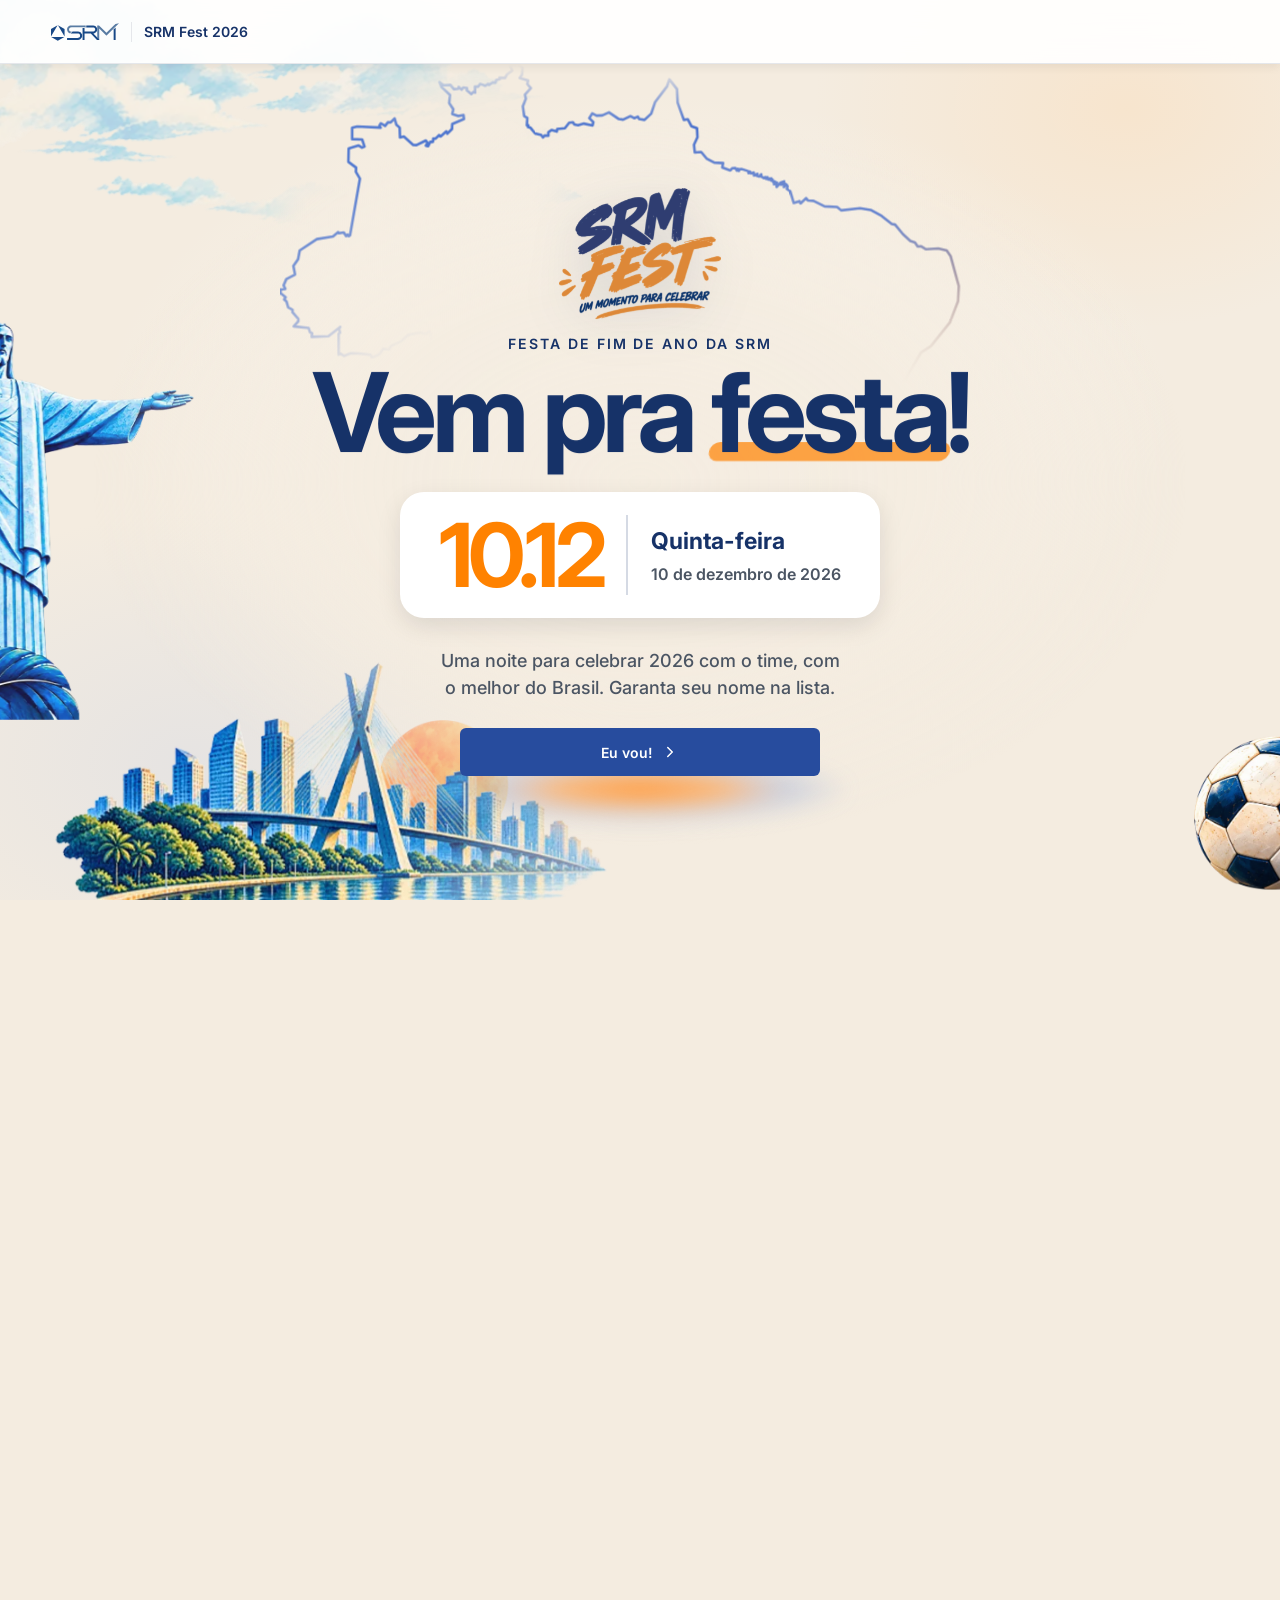
==== convite/index.html @ d9362144 "Inscrição: Confirmar só com o aceite; sucesso com o ícone de sucesso do DS Co-Authored-By: Claude Op" ====
<!doctype html>
<html lang="pt-BR" data-theme="light" data-raiz="../">
  <head>
    <meta charset="UTF-8" />
    <meta name="viewport" content="width=device-width, initial-scale=1.0, viewport-fit=cover" />
    <meta name="color-scheme" content="light" />
    <!-- prévia interna: fora dos buscadores -->
    <meta name="robots" content="noindex, nofollow" />
    <meta name="theme-color" content="#f4ece0" />
    <meta name="description" content="SRM Fest 2026: vem pra festa de fim de ano da SRM. Um momento para celebrar." />
    <title>SRM Fest 2026 · Vem pra festa</title>
    <script type="module" crossorigin src="../assets/convite-DWDkt3gE.js"></script>
    <link rel="modulepreload" crossorigin href="../assets/trava-Bw22kwju.js">
    <link rel="stylesheet" crossorigin href="../assets/trava-1oVSbzEI.css">
  </head>
  <body>
    <div id="root"></div>
  </body>
</html>
---- assets/trava-1oVSbzEI.css ----
@charset "UTF-8";@import"https://fonts.googleapis.com/css2?family=Inter:wght@400;500;600;700&display=swap";:root{--brand-1-50: #eef2fb;--brand-1-100: #d8e1f5;--brand-1-200: #b3c5ea;--brand-1-250: #92a9ef;--brand-1-300: #7f9ede;--brand-1-350: #5b81d2;--brand-1-400: #3560c9;--brand-1-500: #274c9e;--brand-1-600: #1d3f80;--brand-1-700: #163268;--brand-1-800: #0f2450;--brand-1-900: #081736;--brand-2-50: #fff4e6;--brand-2-100: #ffe6cc;--brand-2-200: #ffd4a3;--brand-2-300: #ffb875;--brand-2-400: #ff9a3d;--brand-2-500: #ff8200;--brand-2-600: #e67300;--brand-2-700: #cc6600;--brand-2-800: #a35200;--brand-2-900: #7a3d00;--core-neutral-0: #ffffff;--core-neutral-50: #f5f6f9;--core-neutral-100: #f0f2f6;--core-neutral-200: #e5e7eb;--core-neutral-300: #d1d5db;--core-neutral-400: #9ca3af;--core-neutral-500: #6b7280;--core-neutral-600: #4b5563;--core-neutral-700: #374151;--core-neutral-800: #1f2937;--core-neutral-900: #111827;--core-neutral-950: #0c0c0c;--core-green-50: #f0fdf4;--core-green-100: #dcfce7;--core-green-200: #bbf7d0;--core-green-300: #86efac;--core-green-400: #4ade80;--core-green-450: #34d399;--core-green-500: #22c55e;--core-green-600: #16a34a;--core-green-700: #047857;--core-green-800: #065f46;--core-green-900: #064e3b;--core-red-50: #fef2f2;--core-red-100: #fee2e2;--core-red-200: #fecaca;--core-red-300: #fca5a5;--core-red-400: #f87171;--core-red-500: #ef4444;--core-red-600: #dc2626;--core-red-700: #d30000;--core-red-800: #991b1b;--core-red-900: #7f1d1d;--core-amber-50: #fffbeb;--core-amber-100: #fef3c7;--core-amber-200: #fde68a;--core-amber-300: #fcd34d;--core-amber-400: #fbbf24;--core-amber-500: #f59e0b;--core-amber-600: #d97706;--core-amber-700: #b25b00;--core-amber-800: #92400e;--core-amber-900: #78350f;--teal-50: #f0fdfa;--teal-100: #ccfbf1;--teal-200: #99f6e4;--teal-300: #5eead4;--teal-500: #14b8a6;--teal-700: #0f766e;--teal-900: #134e4a;--white-a05: rgba(255, 255, 255, .05);--white-a08: rgba(255, 255, 255, .08);--white-a10: rgba(255, 255, 255, .1);--white-a15: rgba(255, 255, 255, .15);--white-a18: rgba(255, 255, 255, .18);--white-a20: rgba(255, 255, 255, .2);--white-a22: rgba(255, 255, 255, .22);--white-a30: rgba(255, 255, 255, .3);--white-a35: rgba(255, 255, 255, .35);--white-a38: rgba(255, 255, 255, .38);--white-a40: rgba(255, 255, 255, .4);--white-a45: rgba(255, 255, 255, .45);--white-a50: rgba(255, 255, 255, .5);--white-a55: rgba(255, 255, 255, .55);--white-a60: rgba(255, 255, 255, .6);--white-a65: rgba(255, 255, 255, .65);--white-a70: rgba(255, 255, 255, .7);--white-a75: rgba(255, 255, 255, .75);--white-a80: rgba(255, 255, 255, .8);--white-a82: rgba(255, 255, 255, .82);--white-a85: rgba(255, 255, 255, .85);--white-a88: rgba(255, 255, 255, .88);--error-a07: rgba(211, 0, 0, .07);--error-a12: rgba(211, 0, 0, .12);--error-a18: rgba(220, 38, 38, .18);--error-a35: rgba(211, 0, 0, .35);--error-dark-a25: rgba(153, 0, 0, .25);--accent-a07: rgba(255, 130, 0, .07);--accent-a12: rgba(255, 130, 0, .12);--accent-a35: rgba(255, 130, 0, .35);--warning-a35: rgba(217, 119, 6, .35)}:root{--brand-primary: var(--brand-1-500);--brand-primary-hover: var(--brand-1-600);--brand-primary-light: var(--brand-1-100);--brand-secondary: var(--brand-1-700);--brand-accent: var(--brand-2-500);--brand-accent-hover: var(--brand-2-700);--brand-accent-light: var(--brand-2-100);--brand-accent-strong: var(--brand-2-700);--brand-primary-dark: var(--brand-primary-hover);--brand-primary-a10: rgba(39, 76, 158, .1);--brand-primary-a15: rgba(39, 76, 158, .15);--brand-primary-a20: rgba(39, 76, 158, .2);--brand-primary-a35: rgba(39, 76, 158, .35);--brand-primary-a45: rgba(39, 76, 158, .45);--overlay-dark-a45: rgba(0, 8, 30, .45);--overlay-dark-a60: rgba(0, 8, 30, .6);--overlay-dark-a80: rgba(0, 8, 30, .8);--logo-primary: #184987;--logo-secondary: #597ca3;--text-primary: var(--core-neutral-950);--text-secondary: var(--core-neutral-500);--text-tertiary: var(--core-neutral-500);--text-placeholder: var(--core-neutral-400);--text-on-brand: var(--core-neutral-0);--text-on-accent: var(--core-neutral-0);--text-on-inverse: var(--core-neutral-0);--text-disabled: var(--core-neutral-400);--text-brand: var(--brand-primary);--text-accent: var(--brand-accent-strong);--text-on-image: rgba(255, 255, 255, .8);--text-on-image-subtle: rgba(255, 255, 255, .6);--icon-default: var(--core-neutral-500);--icon-primary: var(--brand-primary);--icon-success: var(--core-green-700);--icon-warning: var(--core-amber-700);--icon-error: var(--core-red-700);--icon-inverse: var(--core-neutral-0);--icon-glyph-brand: var(--brand-1-500);--surface-default: var(--core-neutral-0);--surface-subtle: var(--core-neutral-50);--surface-muted: #e2e6ef;--surface-brand: var(--brand-primary);--surface-inverse: #1e2b44;--surface-canvas: #f8f9fb;--surface-hover: var(--core-neutral-50);--surface-selected: #f7fafd;--border-default: var(--core-neutral-200);--border-medium: var(--core-neutral-300);--border-strong: var(--core-neutral-400);--border-brand: var(--brand-primary);--border-error: var(--core-red-600);--border-selected: var(--border-medium);--border-subtle: rgba(229, 231, 235, .7);--success-subtle: var(--core-green-200);--success-default: var(--core-green-600);--success-strong: var(--core-green-700);--success-bg: var(--core-green-50);--success-border: var(--core-green-200);--success-icon: var(--core-green-700);--warning-subtle: var(--core-amber-200);--warning-default: var(--core-amber-500);--warning-strong: var(--core-amber-700);--warning-bg: var(--core-amber-50);--warning-border: var(--core-amber-200);--warning-icon: var(--core-amber-700);--error-subtle: var(--core-red-200);--error-default: var(--core-red-600);--error-strong: var(--core-red-700);--error-bg: var(--core-red-50);--error-border: var(--core-red-200);--error-icon: var(--core-red-700);--info-subtle: var(--brand-1-100);--info-default: var(--brand-1-400);--info-strong: var(--brand-1-500);--info-bg: var(--brand-1-50);--info-border: var(--brand-1-200);--info-icon: var(--brand-1-500);--brand-primary-subtle: var(--brand-1-100);--brand-primary-default: var(--brand-1-500);--brand-primary-strong: var(--brand-1-700);--brand-primary-bg: var(--brand-1-50);--brand-primary-border: var(--brand-1-500);--brand-primary-icon: var(--brand-1-500);--feedback-info: var(--text-secondary);--feedback-info-bg: var(--core-neutral-300);--feedback-tint-info: color-mix(in srgb, var(--feedback-info) 20%, transparent);--feedback-tint-success: color-mix(in srgb, var(--success-default) 20%, transparent);--feedback-tint-warning: color-mix(in srgb, var(--warning-strong) 20%, transparent);--feedback-tint-error: color-mix(in srgb, var(--error-strong) 20%, transparent);--feedback-tint-neutral: color-mix(in srgb, var(--text-secondary) 15%, transparent);--feedback-tint-ai: color-mix(in srgb, var(--ai-accent) 20%, transparent);--feedback-chip-info: var(--feedback-info-bg);--feedback-chip-success: var(--success-subtle);--feedback-chip-warning: var(--warning-subtle);--feedback-chip-error: var(--error-subtle);--feedback-chip-brand: var(--brand-primary-light);--callout-rail-info: var(--feedback-info);--callout-rail-success: var(--success-default);--callout-rail-warning: var(--warning-strong);--callout-rail-error: var(--error-strong);--callout-rail-neutral: var(--text-tertiary);--status-pending: var(--core-neutral-400);--ai-surface: var(--brand-1-900);--ai-accent: var(--brand-primary);--ai-muted: var(--brand-primary-a15);--ai-color: var(--brand-primary);--ai-bg: var(--brand-primary-light);--avatar-blue: var(--brand-primary);--avatar-green: #1a6b4a;--avatar-purple: #7c3aed;--avatar-amber: #b45309;--avatar-crimson: #be123c;--avatar-teal: #0d6e8a;--avatar-navy: #1e2d5a;--avatar-rose: #9d174d;--avatar-slate: #475569;--avatar-indigo: #3730a3;--tag-neutral-bg: var(--core-neutral-200);--tag-neutral-color: var(--core-neutral-700);--tag-brand-bg: var(--brand-primary-light);--chip-selected-bg: var(--brand-primary-light);--chip-selected-text: var(--brand-primary);--overlay-backdrop: rgba(0, 8, 30, .6);--overlay-backdrop-light: rgba(0, 8, 30, .45);--overlay-subtle: rgba(0, 0, 0, .04);--focus-ring: 0 0 0 3px var(--brand-primary-a35);--focus-ring-brand: 0 0 0 3px var(--brand-primary-a35);--focus-ring-error: 0 0 0 3px var(--error-a35);--focus-ring-error-input: 0 0 0 3px var(--error-a18);--focus-ring-warning: 0 0 0 3px var(--warning-a35);--focus-ring-accent: 0 0 0 3px var(--accent-a35);--focus-ring-inverse: 0 0 0 3px var(--white-a35);--focus-ring-color: var(--brand-1-400);--focus-ring-width: var(--border-width-lg);--interactive-primary-active: var(--brand-1-900);--interactive-error-active: var(--core-red-800);--interactive-secondary: var(--core-neutral-100);--interactive-secondary-hover: var(--core-neutral-200);--interactive-secondary-active: var(--core-neutral-300);--interactive-on-secondary: var(--brand-primary);--interactive-accent-hover: #e67500;--interactive-accent-active: #cc6900;--interactive-accent-light: #fff0e0;--interactive-danger: var(--core-red-600);--interactive-danger-hover: #b91c1c;--interactive-danger-active: var(--core-red-800);--interactive-danger-light: var(--core-red-50);--interactive-on-danger: var(--core-neutral-0);--interactive-ghost-hover: var(--core-neutral-100);--interactive-ghost-active: var(--core-neutral-200);--nav-dark-bg: var(--white-a08);--nav-dark-bg-hover: rgba(255, 255, 255, .12);--nav-dark-bg-active: var(--white-a15);--nav-dark-border: var(--white-a30);--nav-dark-text: rgba(255, 255, 255, .75);--nav-dark-text-label: rgba(255, 255, 255, .55);--nav-dark-surface: var(--core-neutral-900);--grad-btn: linear-gradient(135deg, var(--brand-1-600) 0%, var(--brand-primary) 100%);--grad-btn-hover: linear-gradient(135deg, var(--brand-1-700) 0%, var(--brand-1-600) 100%);--grad-header: linear-gradient(180deg, var(--brand-1-900) 0%, var(--surface-inverse) 100%);--grad-divider: linear-gradient(90deg, transparent 0%, var(--border-default) 50%, transparent 100%);--grad-overlay: linear-gradient(to top, var(--shadow-overlay-lg) 0%, transparent 100%);--grad-brand: linear-gradient(135deg, var(--brand-1-800) 0%, var(--brand-1-500) 100%);--grad-ai: var(--grad-brand);--grad-ai-hero: linear-gradient(135deg, var(--brand-1-800) 0%, var(--brand-1-700) 60%, var(--brand-1-800) 100%);--chart-1: var(--brand-primary);--chart-2: var(--brand-2-500);--chart-3: var(--core-green-600);--chart-4: var(--avatar-purple);--chart-5: var(--avatar-amber);--chart-6: var(--brand-1-500);--chart-negative: var(--core-neutral-950);--chart-loss: var(--core-red-700);--chart-grid: var(--border-subtle);--chart-tone-primary: var(--brand-primary);--chart-tone-success: var(--core-green-600);--chart-tone-warning: var(--core-amber-500);--chart-tone-error: var(--core-red-600);--chart-tone-info: var(--brand-1-400);--chart-tone-neutral-1: var(--core-neutral-500);--chart-tone-neutral-2: var(--core-neutral-400);--chart-tone-neutral-3: var(--core-neutral-300);--chart-axis: var(--text-secondary);--chart-grid-line: var(--border-subtle);--chart-tooltip-bg: var(--surface-default);--chart-tooltip-color: var(--text-primary)}:root{--font-sans: "Inter", -apple-system, BlinkMacSystemFont, sans-serif;--font-mono: "JetBrains Mono", "Fira Code", "Cascadia Code", monospace;--font-family: var(--font-sans);--text-8: 8px;--text-9: 9px;--text-10: 10px;--text-11: 11px;--text-12: 12px;--text-13: 13px;--text-14: 14px;--text-15: 15px;--text-16: 16px;--text-17: 17px;--text-18: 18px;--text-19: 19px;--text-20: 20px;--text-21: 21px;--text-22: 22px;--text-23: 23px;--text-24: 24px;--text-25: 25px;--text-26: 26px;--text-27: 27px;--text-28: 28px;--text-30: 30px;--text-32: 32px;--text-36: 36px;--text-40: 40px;--text-48: 48px;--font-weight-regular: 400;--font-weight-medium: 500;--font-weight-semibold: 600;--font-weight-bold: 700;--weight-regular: var(--font-weight-regular);--weight-medium: var(--font-weight-medium);--weight-semibold: var(--font-weight-semibold);--weight-bold: var(--font-weight-bold);--text-body: var(--text-14);--text-body-sm: var(--text-13);--text-body-xs: var(--text-12);--text-caption: var(--text-11);--text-label: var(--text-12);--text-label-sm: var(--text-11);--text-heading-sm: var(--text-16);--text-heading-md: var(--text-20);--text-heading-lg: var(--text-24);--text-display: var(--text-32);--text-eyebrow: var(--text-10);--text-mono: var(--text-13);--ts-body-md: var(--text-14);--ts-body-md-weight: 400;--ts-body-sm: var(--text-13);--ts-body-sm-weight: 400;--ts-label-md: var(--text-12);--ts-label-md-weight: 500;--ts-label-sm: var(--text-11);--ts-label-sm-weight: 600;--ts-caption: var(--text-11);--ts-caption-weight: 400;--ts-heading-sm: var(--text-16);--ts-heading-sm-weight: 700;--ts-heading-md: var(--text-20);--ts-heading-md-weight: 700;--ts-heading-lg: var(--text-24);--ts-heading-lg-weight: 800;--ts-eyebrow: var(--text-10);--ts-eyebrow-weight: 700;--ts-mono: var(--text-13);--ts-mono-weight: 500;--leading-dense: 1.1;--leading-tight: 1.15;--leading-compact: 1.25;--leading-snug: 1.3;--leading-normal: 1.5;--leading-loose: 1.6;--tracking-eyebrow: .5px;--tracking-label: var(--tracking-eyebrow);--tracking-nav: .33px;--tracking-tight: .01em;--tracking-widened: .06em}:root{--space-05: 2px;--space-1: 4px;--space-2: 8px;--space-3: 12px;--space-4: 16px;--space-5: 20px;--space-6: 24px;--space-7: 28px;--space-8: 32px;--space-9: 36px;--space-10: 40px;--space-11: 44px;--space-12: 48px;--space-13: 52px;--space-14: 56px;--breakpoint-sm: 480px;--breakpoint-md: 768px;--breakpoint-lg: 1024px;--breakpoint-xl: 1280px;--breakpoint-2xl: 1440px;--padding-page: 56px;--padding-page-mobile: 20px;--padding-section: 40px;--gap-section: 32px;--padding-card: 24px;--padding-card-sm: 16px;--padding-card-x: 24px;--padding-card-y: 24px;--gap-card: 16px;--gap-card-lg: 24px;--gap-form: 16px;--gap-form-group: 24px;--gap-form-inline: 8px;--modal-width: 540px;--modal-width-mobile: calc(100vw - var(--space-6));--toast-width: min(360px, calc(100vw - var(--space-12)));--drawer-width: 45vw;--drawer-width-mobile: 88vw;--drawer-width-min: 420px;--drawer-width-sm: 30vw;--drawer-width-lg: 65vw;--input-height-sm: 40px;--input-height-md: 48px;--nav-height: 80px;--nav-height-scroll: 64px;--bottom-nav-height: 64px;--app-header-height: 56px;--height-row-compact: 40px;--height-row-md: 56px;--height-table-header: 44px;--height-table-header-compact: 36px;--height-pagination: 52px;--width-form-max: 444px;--width-panel-min: 420px;--width-card-min: 220px}:root{--radius-none: 0px;--radius-xxs: 2px;--radius-xs: 2px;--radius-sm: 4px;--radius-md: 6px;--radius-lg: 8px;--radius-xl: 12px;--radius-2xl: 16px;--radius-3xl: 24px;--radius-full: 9999px;--radius-modal: 24px;--radius-button: 6px;--radius-input: 8px;--radius-card: 16px}:root{--shadow-overlay: rgba(0, 8, 30, .5);--shadow-overlay-sm: rgba(0, 8, 30, .35);--shadow-overlay-lg: rgba(0, 8, 30, .6);--shadow-sm: 0 1px 3px rgba(0, 0, 0, .08);--shadow-md: 0 4px 12px rgba(0, 0, 0, .12);--shadow-lg: 0 8px 24px rgba(0, 0, 0, .16);--shadow-xl: 0 20px 40px rgba(0, 8, 30, .15);--shadow-card: 0 8px 24px rgba(0, 8, 30, .1);--shadow-drawer: -8px 0 40px rgba(0, 8, 30, .14);--shadow-nav: 0 4px 8px rgba(0, 0, 0, .06);--shadow-thumb: 0 1px 4px rgba(0, 0, 0, .2);--shadow-modal: 0px 20px 30px rgba(0, 8, 30, .3);--shadow-popover: 0 2px 6px rgba(0, 8, 30, .08), 0 12px 32px rgba(0, 8, 30, .16);--shadow-brand-glow: 0 4px 16px rgba(39, 88, 181, .45)}:root{--border-width-sm: 1px;--border-width-md: 1.5px;--border-width-lg: 2px;--border-width-xl: 3px}:root{--duration-fast: .1s;--duration-normal: .15s;--duration-slow: .2s;--duration-slower: .3s;--easing-default: ease;--easing-standard: cubic-bezier(.4, 0, .2, 1);--easing-spring: cubic-bezier(.16, 1, .3, 1)}:root{--z-base: 0;--z-dropdown: 50;--z-select: 100;--z-sticky: 200;--z-overlay: 500;--z-modal: 1000;--z-drawer: 1100;--z-notification: 1200;--z-tooltip: 1500;--z-toast: 9999}:root{--opacity-disabled: .5;--opacity-subtle: .6;--opacity-overlay: .7;--height-button-sm: 32px;--height-button-md: 40px;--height-button-lg: 48px;--icon-xs: 10px;--icon-sm: 14px;--icon-md: 18px;--icon-lg: 24px;--icon-xl: 32px;--avatar-size-xs: 20px;--avatar-size-sm: 24px;--avatar-size-md: 32px;--avatar-size-lg: 40px;--avatar-size-xl: 48px;--avatar-size-2xl: 80px;--avatar-size-collab: 36px;--skeleton-gradient: linear-gradient( 90deg, var(--surface-muted) 25%, var(--surface-subtle) 50%, var(--surface-muted) 75% );--hero-banner-height: 240px;--hero-landscape-height: 200px;--hero-portrait-width: 280px;--hero-portrait-height: 360px;--toast-circle-size: 40px;--toast-circle-size-sm: 30px;--toast-circle-success: var(--feedback-tint-success);--toast-circle-error: var(--feedback-tint-error);--toast-circle-warning: var(--feedback-tint-warning);--toast-circle-info: var(--feedback-tint-info);--toast-circle-neutral: var(--feedback-tint-neutral);--height-input: 44px;--iasrm-avatar-sm: 32px;--iasrm-avatar-md: 40px;--iasrm-avatar-lg: 56px;--iasrm-avatar-glyph-sm: 18px;--iasrm-avatar-glyph-md: 22px;--iasrm-avatar-glyph-lg: 32px;--iasrm-bubble-tail-radius: 3px;--iasrm-bubble-content-gap: 0;--iasrm-bubble-time-gap: 5px;--iasrm-bubble-time-dot: 6px;--iasrm-typing-dot: 7px;--iasrm-typing-dot-gap: 5px;--iasrm-embed-max-width: 340px;--iasrm-drawer-width-sm: 30vw;--iasrm-drawer-width-md: 40vw;--iasrm-drawer-width-lg: 55vw;--iasrm-drawer-min-sm: 380px;--iasrm-drawer-min-md: 420px;--iasrm-drawer-min-lg: 560px;--iasrm-fab-size: 56px;--iasrm-overlay-width: 60vw;--iasrm-overlay-max-height: 860px;--iasrm-overlay-inset-block: 80px;--iasrm-scrim-blur: 3px;--concierge-avatar-sm: 32px;--concierge-avatar-md: 40px;--concierge-avatar-lg: 52px;--concierge-avatar-svg-sm: 14px;--concierge-avatar-svg-md: 18px;--concierge-avatar-svg-lg: 22px;--dropdown-max-height: 240px;--modal-max-width-sm: 420px;--modal-max-width-md: 580px;--modal-max-width-lg: 720px;--modal-max-width-xl: 960px;--modal-min-height-sm: 360px;--modal-min-height-md: 420px;--modal-min-height-lg: 480px;--modal-min-height-xl: 540px}[data-theme=dark]{--surface-canvas: #0f1420;--surface-default: #171d2c;--surface-subtle: #1d2434;--surface-muted: #26304a;--surface-brand: var(--brand-1-700);--surface-inverse: #f0f5fd;--surface-hover: #212a3e;--surface-selected: #22304d;--text-primary: rgba(255, 255, 255, .9);--text-secondary: rgba(255, 255, 255, .62);--text-tertiary: var(--core-neutral-400);--text-placeholder: var(--core-neutral-600);--text-disabled: rgba(255, 255, 255, .24);--text-on-brand: rgba(255, 255, 255, .9);--text-on-inverse: var(--core-neutral-950);--text-brand: var(--brand-1-350);--text-accent: #ffa64d;--icon-default: rgba(255, 255, 255, .55);--icon-primary: var(--brand-1-350);--icon-inverse: var(--brand-1-900);--icon-glyph-brand: var(--brand-1-250);--border-default: rgba(255, 255, 255, .14);--border-medium: rgba(255, 255, 255, .24);--border-strong: rgba(255, 255, 255, .3);--border-brand: var(--brand-1-400);--border-selected: var(--border-medium);--border-subtle: rgba(255, 255, 255, .08);--success-subtle: #0a2418;--success-strong: var(--core-green-300);--success-default: var(--core-green-450);--warning-subtle: #3a340e;--warning-strong: var(--core-amber-400);--warning-default: var(--core-amber-400);--error-subtle: #331621;--error-strong: var(--core-red-400);--error-default: var(--core-red-400);--feedback-info-bg: #1c2638;--feedback-info: var(--text-secondary);--feedback-tint-info: #33415a;--feedback-tint-success: #1c4a37;--feedback-tint-warning: #57502f;--feedback-tint-error: #55293a;--feedback-tint-neutral: #3c4250;--feedback-tint-ai: #2a4a7a;--feedback-chip-info: #414652;--feedback-chip-success: #2f5341;--feedback-chip-warning: #5c4626;--feedback-chip-error: #6b3a43;--feedback-chip-brand: #2a4a7a;--callout-rail-info: #9ca3af;--callout-rail-success: #22c55e;--callout-rail-warning: var(--core-amber-400);--callout-rail-error: #f87171;--callout-rail-neutral: #9ca3af;--ai-color: var(--brand-1-300);--ai-bg: var(--brand-primary-light);--ai-accent: var(--brand-1-350);--grad-ai-hero: linear-gradient(135deg, var(--surface-default) 0%, var(--surface-muted) 60%, var(--surface-default) 100%);--tag-neutral-bg: #2a3346;--tag-neutral-color: var(--text-primary);--tag-brand-bg: var(--brand-primary-light);--chip-selected-bg: var(--white-a70);--chip-selected-text: var(--text-on-inverse);--brand-primary: var(--brand-1-400);--brand-primary-hover: var(--brand-1-350);--brand-primary-light: #14284a;--brand-accent-light: #4a2f12;--brand-accent-strong: var(--text-accent);--overlay-backdrop: rgba(0, 0, 0, .75);--overlay-backdrop-light: rgba(0, 0, 0, .55);--overlay-subtle: rgba(255, 255, 255, .04);--focus-ring: 0 0 0 3px var(--white-a30);--focus-ring-brand: 0 0 0 3px var(--white-a30);--nav-dark-bg: rgba(240, 245, 253, .06);--nav-dark-bg-hover: rgba(240, 245, 253, .1);--nav-dark-bg-active: rgba(240, 245, 253, .14);--nav-dark-border: rgba(240, 245, 253, .18);--nav-dark-text: rgba(240, 245, 253, .75);--nav-dark-text-label: rgba(255, 255, 255, .45);--skeleton-gradient: linear-gradient( 90deg, rgba(255, 255, 255, .04) 25%, rgba(255, 255, 255, .08) 50%, rgba(255, 255, 255, .04) 75% );--shadow-card: 0 4px 16px rgba(0, 0, 0, .4);--shadow-drawer: -8px 0 40px rgba(0, 0, 0, .5);--shadow-modal: 0 20px 40px rgba(0, 0, 0, .55);--shadow-popover: 0 2px 6px rgba(0, 0, 0, .35), 0 12px 32px rgba(0, 0, 0, .55);--shadow-lg: 0 8px 24px rgba(0, 0, 0, .45);--shadow-xl: 0 20px 40px rgba(0, 0, 0, .55);--interactive-secondary: #1d2434;--interactive-secondary-hover: #26304a;--interactive-secondary-active: #2e3a52;--interactive-on-secondary: rgba(255, 255, 255, .9);--interactive-ghost-hover: rgba(255, 255, 255, .08);--interactive-ghost-active: rgba(255, 255, 255, .12);--chart-1: var(--brand-1-300);--chart-2: var(--brand-2-400);--chart-3: var(--core-green-400);--chart-4: var(--avatar-purple);--chart-5: var(--avatar-amber);--chart-6: var(--brand-1-400);--chart-negative: var(--core-neutral-400);--chart-loss: var(--core-red-400);--chart-grid: var(--border-subtle);--chart-tone-primary: var(--brand-1-300);--chart-tone-success: var(--core-green-400);--chart-tone-warning: var(--core-amber-400);--chart-tone-error: var(--core-red-400);--chart-tone-info: var(--brand-1-500);--chart-tone-neutral-1: var(--core-neutral-400);--chart-tone-neutral-2: var(--core-neutral-500);--chart-tone-neutral-3: var(--core-neutral-600);--chart-axis: var(--text-secondary);--chart-grid-line: var(--border-subtle);--chart-tooltip-bg: var(--surface-elevated, var(--surface-subtle));--chart-tooltip-color: var(--text-primary)}@media(max-width:600px){:root{--modal-width: var(--modal-width-mobile);--drawer-width: var(--drawer-width-mobile);--drawer-width-sm: var(--drawer-width-mobile);--drawer-width-lg: var(--drawer-width-mobile);--padding-page: var(--padding-page-mobile);--padding-section: var(--space-6)}}@media(max-width:768px){:root{--padding-page: var(--space-6);--gap-section: var(--space-6);--modal-width: calc(100vw - var(--space-8))}}[data-brand=trust]{--brand-primary: #1a5276;--brand-primary-hover: #154360;--brand-secondary: #0e3350;--brand-primary-dark: var(--brand-secondary);--brand-primary-light: #d6eaf8;--brand-accent: #2e86c1;--brand-accent-hover: #1a6da5;--brand-accent-light: #d6eaf8;--brand-accent-strong: #1a5276;--brand-primary-a10: rgba(26, 82, 118, .1);--brand-primary-a15: rgba(26, 82, 118, .15);--brand-primary-a20: rgba(26, 82, 118, .2);--brand-primary-a35: rgba(26, 82, 118, .35);--brand-primary-a45: rgba(26, 82, 118, .45);--text-brand: #1a5276;--surface-brand: #1a5276;--surface-selected: #eaf4fc;--border-brand: #2e86c1;--focus-ring: 0 0 0 3px rgba(26, 82, 118, .35);--focus-ring-brand: 0 0 0 3px rgba(26, 82, 118, .35);--nav-dark-bg: rgba(255, 255, 255, .1);--nav-dark-bg-hover: rgba(255, 255, 255, .16);--nav-dark-bg-active: rgba(255, 255, 255, .2);--nav-dark-border: rgba(255, 255, 255, .2);--nav-dark-text: rgba(255, 255, 255, .9);--nav-dark-text-label: rgba(255, 255, 255, .55);--grad-btn: linear-gradient(135deg, #1a6da5 0%, #1a5276 100%);--grad-btn-hover: linear-gradient(135deg, #154360 0%, #0e3350 100%);--grad-header: linear-gradient(180deg, #0e3350 0%, #1a5276 100%);--grad-brand: linear-gradient(135deg, #0e3350 0%, #2e86c1 100%);--logo-primary: #1a5276;--logo-secondary: #2e86c1}[data-brand=hb-digital]{--brand-accent: #e67e22;--brand-accent-hover: #ca6f1e;--brand-accent-light: #fdebd0;--brand-accent-strong: #ca6f1e;--grad-btn: linear-gradient(135deg, #e67e22 0%, #ca6f1e 100%)}[data-brand=hb-institucional]{--brand-1-50: #eef2fa;--brand-1-100: #dae2f5;--brand-1-200: #b3c5eb;--brand-1-300: #87a3dd;--brand-1-400: #5b81cd;--brand-1-500: #2F4AA8;--brand-1-600: #253d90;--brand-1-700: #1d3272;--brand-1-800: #142857;--brand-1-900: #0c1a3c;--brand-2-50: #faf5e8;--brand-2-100: #f2e7c8;--brand-2-200: #e8d29c;--brand-2-300: #dcb976;--brand-2-400: #d1a55b;--brand-2-500: #C8A96B;--brand-2-600: #b0925c;--brand-2-700: #8f7549;--brand-2-800: #6d5936;--brand-2-900: #4a3d24}*,*:before,*:after{box-sizing:border-box;margin:0;padding:0}html{-webkit-text-size-adjust:100%;font-size:16px;scroll-behavior:smooth}body{font-family:var(--font-sans);font-size:var(--text-14);line-height:var(--leading-normal);color:var(--text-primary);background-color:var(--surface-canvas);-webkit-font-smoothing:antialiased;-moz-osx-font-smoothing:grayscale}img,svg{display:block;max-width:100%}button,input,select,textarea{font:inherit}button{cursor:pointer;border:none;background:none;padding:0}a{color:var(--brand-primary);text-decoration:none}a:hover{text-decoration:underline}ul,ol{list-style:none}::-webkit-scrollbar{width:6px;height:6px}::-webkit-scrollbar-track{background:var(--surface-subtle)}::-webkit-scrollbar-thumb{background:var(--border-default);border-radius:var(--radius-full)}::-webkit-scrollbar-thumb:hover{background:var(--border-strong)}::selection{background-color:var(--brand-primary-light);color:var(--brand-primary)}:focus-visible{outline:2px solid var(--brand-primary);outline-offset:2px}.g2{display:grid;grid-template-columns:repeat(2,1fr);gap:var(--gap-card)}.g3{display:grid;grid-template-columns:repeat(3,1fr);gap:var(--gap-card)}.g4{display:grid;grid-template-columns:repeat(4,1fr);gap:var(--gap-card)}.g5{display:grid;grid-template-columns:repeat(5,1fr);gap:var(--gap-card)}.g2-lg{display:grid;grid-template-columns:repeat(2,1fr);gap:var(--gap-card-lg)}.g3-lg{display:grid;grid-template-columns:repeat(3,1fr);gap:var(--gap-card-lg)}.g-auto-sm{display:grid;grid-template-columns:repeat(auto-fill,minmax(200px,1fr));gap:var(--gap-card)}.g-auto-md{display:grid;grid-template-columns:repeat(auto-fill,minmax(280px,1fr));gap:var(--gap-card)}.g-auto-lg{display:grid;grid-template-columns:repeat(auto-fill,minmax(360px,1fr));gap:var(--gap-card)}.row{display:flex;align-items:center;gap:var(--space-3)}.row-lg{display:flex;align-items:center;gap:var(--space-6)}.col{display:flex;flex-direction:column;gap:var(--space-3)}.col-lg{display:flex;flex-direction:column;gap:var(--space-6)}.between{display:flex;align-items:center;justify-content:space-between}@media(max-width:768px){.g2,.g3,.g4,.g5,.g2-lg,.g3-lg{grid-template-columns:1fr}.g2.g2-keep-mobile{grid-template-columns:repeat(2,1fr)}}.page-wrap{max-width:1440px;margin:0 auto;padding:0 var(--padding-page)}@media(max-width:768px){.page-wrap{padding:0 var(--padding-page-mobile)}}._avatar_1780p_2{display:inline-flex;align-items:center;justify-content:center;flex-shrink:0;border-radius:var(--radius-full);background-color:var(--brand-primary);font-family:var(--font-sans);font-weight:var(--font-weight-semibold)}._avatarInitials_1780p_17{display:block;color:var(--text-on-brand);line-height:1;text-align:center;-webkit-user-select:none;user-select:none}._sizeXs_1780p_25{width:var(--avatar-size-xs);height:var(--avatar-size-xs);font-size:var(--text-8)}._sizeSm_1780p_31{width:var(--avatar-size-sm);height:var(--avatar-size-sm);font-size:var(--text-10)}._sizeMd_1780p_37{width:var(--avatar-size-md);height:var(--avatar-size-md);font-size:var(--text-13)}._sizeLg_1780p_43{width:var(--avatar-size-lg);height:var(--avatar-size-lg);font-size:var(--text-15)}._sizeXl_1780p_49{width:var(--avatar-size-xl);height:var(--avatar-size-xl);font-size:var(--text-17);font-weight:var(--font-weight-bold)}._sizeCollab_1780p_56{width:var(--avatar-size-collab);height:var(--avatar-size-collab);font-size:var(--text-13);font-weight:var(--font-weight-bold)}._colabCircle_1780p_63{display:inline-flex;align-items:center;justify-content:center;flex-shrink:0;width:var(--avatar-size-collab);height:var(--avatar-size-collab);border-radius:var(--radius-full);background-color:var(--brand-primary)}._colabCircleSubtle_1780p_74{background-color:var(--brand-primary-light)}._colabCircleDark_1780p_78{box-shadow:inset 0 0 0 var(--border-width-lg) var(--white-a55)}._colabCircleInverted_1780p_85{background-color:var(--white-a15);box-shadow:none}._avatarDark_1780p_90{box-shadow:inset 0 0 0 var(--border-width-lg) var(--white-a55)}._avatarInverted_1780p_94{background-color:var(--white-a15);box-shadow:none}._avatarInverted_1780p_94 ._avatarInitials_1780p_17{color:var(--core-neutral-0)}[data-theme=dark] ._avatar_1780p_2:not(._avatarDark_1780p_90):not(._avatarInverted_1780p_94){background-color:var(--white-a15)}[data-theme=dark] ._colabCircle_1780p_63:not(._colabCircleDark_1780p_78):not(._colabCircleInverted_1780p_85):not(._colabCircleSubtle_1780p_74){background-color:var(--white-a15)}._icon_th9kw_1{display:block;flex-shrink:0}._circle_1610x_1{display:flex;align-items:center;justify-content:center;flex-shrink:0;border-radius:var(--radius-full)}._circle_1610x_1 svg{display:block}._success_1610x_13{color:var(--success-default)}._error_1610x_17{color:var(--error-strong)}._warning_1610x_21{color:var(--warning-strong)}._info_1610x_25{color:var(--feedback-info)}._default_1610x_29{color:var(--icon-glyph-brand)}._accent_1610x_33{color:var(--brand-accent)}._tintChip_1610x_37._circle_1610x_1._success_1610x_13{background:var(--feedback-chip-success)}._tintChip_1610x_37._circle_1610x_1._error_1610x_17{background:var(--feedback-chip-error)}._tintChip_1610x_37._circle_1610x_1._warning_1610x_21{background:var(--feedback-chip-warning)}._tintChip_1610x_37._circle_1610x_1._info_1610x_25{background:var(--feedback-chip-info)}._tintChip_1610x_37._circle_1610x_1._default_1610x_29{background:var(--brand-primary-light)}._tintChip_1610x_37._circle_1610x_1._accent_1610x_33{background:var(--brand-accent-light)}._tintWell_1610x_61._circle_1610x_1._success_1610x_13{background:var(--feedback-tint-success)}._tintWell_1610x_61._circle_1610x_1._error_1610x_17{background:var(--feedback-tint-error)}._tintWell_1610x_61._circle_1610x_1._warning_1610x_21{background:var(--feedback-tint-warning)}._tintWell_1610x_61._circle_1610x_1._info_1610x_25{background:var(--feedback-tint-info)}._tintWell_1610x_61._circle_1610x_1._default_1610x_29{background:var(--brand-primary-light)}._tintWell_1610x_61._circle_1610x_1._accent_1610x_33{background:var(--feedback-tint-ai)}._bare_1610x_85{display:inline-flex;align-items:center;background:none;color:inherit}._spinning_1610x_92{animation:_ds-icon-spin_1610x_1 1s linear infinite}@keyframes _ds-icon-spin_1610x_1{0%{transform:rotate(0)}to{transform:rotate(360deg)}}@media(prefers-reduced-motion:reduce){._spinning_1610x_92{animation:none}}._popover_147j9_2{z-index:var(--z-dropdown)}._popover_147j9_2[data-entering]{animation:_overlayIn_147j9_1 var(--duration-fast) var(--easing-default)}._popover_147j9_2[data-exiting]{animation:_overlayIn_147j9_1 var(--duration-fast) var(--easing-default) reverse}@keyframes _overlayIn_147j9_1{0%{opacity:0;transform:translateY(-4px)}to{opacity:1;transform:translateY(0)}}._panel_147j9_22{background-color:var(--surface-default);border:var(--border-width-sm) solid var(--border-default);border-radius:var(--radius-button);box-shadow:var(--shadow-popover);outline:none;font-family:var(--font-sans);overflow:hidden;min-width:var(--overlay-min-width, 260px);max-width:var(--overlay-max-width, none);padding:var(--overlay-padding, var(--space-4))}._panelMenu_147j9_35{padding:var(--overlay-padding, var(--space-1) 0)}._menu_147j9_39{outline:none}._menuItem_147j9_43{display:flex;align-items:center;gap:var(--space-2);padding:var(--space-2) var(--space-4);font-size:var(--text-13);color:var(--text-primary);cursor:pointer;outline:none;transition:background-color var(--duration-fast) var(--easing-default)}._menuItem_147j9_43[data-hovered],._menuItem_147j9_43[data-focused]{background-color:var(--interactive-ghost-hover)}._menuItem_147j9_43[data-focus-visible]{box-shadow:inset var(--focus-ring)}._menuItemIcon_147j9_66{flex-shrink:0;color:var(--text-secondary);display:inline-flex;align-items:center}._menuItemDanger_147j9_73{color:var(--error-strong);border-top:var(--border-width-sm) solid var(--border-default)}._menuItemDanger_147j9_73 ._menuItemIcon_147j9_66{color:var(--error-strong)}@media(prefers-reduced-motion:reduce){._popover_147j9_2,._menuItem_147j9_43{animation:none!important;transition:none}}._trigger_6z5e7_2{display:inline-flex;align-items:center;gap:var(--space-2);padding:var(--space-2) var(--space-3);min-height:calc(var(--avatar-size-md) + var(--space-2) * 2 + var(--border-width-sm) * 2);border-radius:var(--radius-button);border:var(--border-width-sm) solid transparent;background-color:transparent;cursor:pointer;font-family:var(--font-sans);text-align:left;transition:background-color var(--duration-normal),border-color var(--duration-normal)}._trigger_6z5e7_2:focus{outline:none;box-shadow:none}._trigger_6z5e7_2[data-focus-visible]{outline:none;box-shadow:var(--focus-ring)}._triggerOutlined_6z5e7_30{background-color:var(--surface-default);border-color:var(--border-default)}._triggerOutlined_6z5e7_30[data-hovered]{background-color:var(--surface-hover)}._triggerOutlined_6z5e7_30[aria-expanded=true]{background-color:var(--surface-subtle);border-color:var(--border-medium)}._triggerOutlined_6z5e7_30._triggerDark_6z5e7_44{background-color:var(--white-a08);border-color:var(--white-a30)}._triggerOutlined_6z5e7_30._triggerDark_6z5e7_44[data-hovered],._triggerOutlined_6z5e7_30._triggerDark_6z5e7_44[aria-expanded=true]{background-color:var(--white-a15)}._triggerOutlined_6z5e7_30._triggerDark_6z5e7_44[aria-expanded=true]{border-color:var(--white-a55)}._triggerGhost_6z5e7_60[data-hovered],._triggerGhost_6z5e7_60[aria-expanded=true]{background-color:var(--surface-hover)}._triggerGhost_6z5e7_60._triggerDark_6z5e7_44[data-hovered],._triggerGhost_6z5e7_60._triggerDark_6z5e7_44[aria-expanded=true]{background-color:var(--white-a08)}._triggerCollab_6z5e7_70{min-width:0}._triggerCollab_6z5e7_70[data-hovered]:not([aria-expanded=true]){border-color:var(--border-medium)}._triggerText_6z5e7_78{min-width:0;max-width:200px;text-align:left}._triggerTitle_6z5e7_84{display:block;font-size:var(--text-13);font-weight:var(--font-weight-semibold);color:var(--text-primary);line-height:17px;white-space:nowrap;overflow:hidden;text-overflow:ellipsis}._triggerSubtitle_6z5e7_95{display:block;font-size:var(--text-11);font-weight:var(--font-weight-regular);color:var(--text-tertiary);line-height:15px;white-space:nowrap;overflow:hidden;text-overflow:ellipsis}._triggerCompany_6z5e7_106 ._triggerTitle_6z5e7_84{font-size:var(--text-14);line-height:20px}._triggerDark_6z5e7_44 ._triggerTitle_6z5e7_84{color:var(--core-neutral-0)}._triggerDark_6z5e7_44 ._triggerSubtitle_6z5e7_95{color:var(--white-a80)}._chevron_6z5e7_121{display:inline-flex;align-items:center;justify-content:center;width:var(--space-5);height:var(--space-5);flex-shrink:0;margin-left:var(--space-1);color:var(--text-secondary);transform-origin:50% 50%;transition:transform var(--duration-normal)}._chevron_6z5e7_121 svg{display:block}._trigger_6z5e7_2[aria-expanded=true] ._chevron_6z5e7_121{transform:rotate(180deg)}._triggerDark_6z5e7_44 ._chevron_6z5e7_121{color:var(--white-a55)}@media(prefers-reduced-motion:reduce){._trigger_6z5e7_2,._chevron_6z5e7_121{transition:none;animation:none!important}}._group_17gcj_1{display:inline-flex;align-items:center;gap:var(--space-2);font-family:var(--font-sans);text-align:left}._labelLines_17gcj_13{min-width:0}._labelLine1_17gcj_17{margin:0;font-size:var(--text-13);font-weight:var(--font-weight-semibold);color:var(--text-primary);line-height:18px}._labelLine2_17gcj_25{margin:0;font-size:var(--text-11);font-weight:var(--font-weight-regular);color:var(--text-secondary);line-height:16px}._labelLine1Dark_17gcj_33{color:var(--core-neutral-0)}._labelLine2Dark_17gcj_37{color:var(--white-a80)}._companyLines_17gcj_45{min-width:0}._companyName_17gcj_49{margin:0;font-size:var(--text-14);font-weight:var(--font-weight-semibold);color:var(--text-primary);line-height:20px}._companyCnpj_17gcj_57{margin:0;font-size:var(--text-11);font-weight:var(--font-weight-regular);color:var(--text-tertiary);line-height:16px}._companyNameDark_17gcj_65{color:var(--core-neutral-0)}._companyCnpjDark_17gcj_69{color:var(--white-a80)}._colabLines_17gcj_77{min-width:0}._colabEmail_17gcj_81{margin:0;font-size:var(--text-13);font-weight:var(--font-weight-semibold);color:var(--text-primary);line-height:18px;overflow:hidden;text-overflow:ellipsis;white-space:nowrap}._colabCompany_17gcj_92{margin:0;font-size:var(--text-11);color:var(--text-tertiary);line-height:15px}._colabEmailDark_17gcj_99{color:var(--core-neutral-0)}._colabCompanyDark_17gcj_103{color:var(--white-a80)}._avatar_10n0z_1{position:relative;display:inline-flex;align-items:center;justify-content:center;overflow:hidden;flex-shrink:0;font-family:var(--font-family);font-weight:var(--font-weight-semibold);color:var(--text-secondary)}._avatar_10n0z_1:has(._fallback_10n0z_13){background:var(--surface-default);border:var(--border-width-sm) solid var(--border-default)}._circle_10n0z_18{border-radius:var(--radius-full)}._img_10n0z_22{position:relative;z-index:1;width:100%;height:100%;object-fit:contain}._fallback_10n0z_13{position:absolute;top:0;right:0;bottom:0;left:0;display:flex;align-items:center;justify-content:center;line-height:1;-webkit-user-select:none;user-select:none}._xs_10n0z_40{width:var(--avatar-size-xs);height:var(--avatar-size-xs)}._xs_10n0z_40 ._fallback_10n0z_13{font-size:var(--text-8)}._sm_10n0z_49{width:var(--avatar-size-sm);height:var(--avatar-size-sm)}._sm_10n0z_49 ._fallback_10n0z_13{font-size:var(--text-9)}._md_10n0z_58{width:var(--avatar-size-md);height:var(--avatar-size-md)}._md_10n0z_58 ._fallback_10n0z_13{font-size:var(--text-11)}._lg_10n0z_67{width:var(--avatar-size-lg);height:var(--avatar-size-lg)}._lg_10n0z_67 ._fallback_10n0z_13{font-size:var(--text-14)}._xl_10n0z_76{width:var(--avatar-size-xl);height:var(--avatar-size-xl)}._xl_10n0z_76 ._fallback_10n0z_13{font-size:var(--text-17)}._2xl_10n0z_85{width:var(--avatar-size-2xl);height:var(--avatar-size-2xl)}._2xl_10n0z_85 ._fallback_10n0z_13{font-size:var(--text-23)}._group_1yr07_1{display:inline-flex;align-items:center;font-family:var(--font-family)}._item_1yr07_7{flex-shrink:0;margin-left:calc(var(--space-2) * -1);box-shadow:0 0 0 var(--border-width-lg) var(--surface-default)}._item_1yr07_7:first-child{margin-left:0}._itemSpaced_1yr07_17{flex-shrink:0;margin-left:var(--space-1)}._itemSpaced_1yr07_17:first-child{margin-left:0}._more_1yr07_26{display:inline-flex;align-items:center;justify-content:center;background:var(--surface-hover);color:var(--text-secondary);font-size:var(--text-11);font-weight:var(--font-weight-semibold);border-radius:var(--radius-full)}._xs_1yr07_37{width:var(--avatar-size-xs);height:var(--avatar-size-xs)}._sm_1yr07_42{width:var(--avatar-size-sm);height:var(--avatar-size-sm)}._md_1yr07_47{width:var(--avatar-size-md);height:var(--avatar-size-md)}._lg_1yr07_52{width:var(--avatar-size-lg);height:var(--avatar-size-lg)}._xl_1yr07_57{width:var(--avatar-size-xl);height:var(--avatar-size-xl)}._2xl_1yr07_62{width:var(--avatar-size-2xl);height:var(--avatar-size-2xl)}._button_el195_2{position:relative;display:inline-flex;align-items:center;justify-content:center;gap:var(--space-2);padding:var(--space-3) var(--space-4);overflow:hidden;border:none;border-radius:var(--radius-button);font-family:var(--font-sans);font-weight:600;letter-spacing:var(--tracking-tight);white-space:nowrap;-webkit-user-select:none;user-select:none;cursor:pointer;outline:none;transition:background-color var(--duration-normal) var(--easing-default),color var(--duration-normal) var(--easing-default),border-color var(--duration-normal) var(--easing-default)}._button_el195_2[data-disabled]{cursor:not-allowed}._content_el195_26{position:relative;z-index:1;display:inline-flex;align-items:center;gap:var(--space-2)}._spinner_el195_34{animation:_spin_el195_34 1s linear infinite}@keyframes _spin_el195_34{to{transform:rotate(360deg)}}._sizeSm_el195_43{height:var(--space-8);font-size:var(--text-11)}._sizeMd_el195_48{height:var(--space-10);font-size:var(--text-13)}._sizeLg_el195_53{height:var(--space-12);font-size:var(--text-14)}._fullWidth_el195_58{width:100%}._primary_el195_62:before{content:"";position:absolute;top:0;right:0;bottom:0;left:0;z-index:0;border-radius:var(--radius-button);background-color:var(--brand-primary-hover);transform:translate(-101%);transition:transform var(--duration-slow) ease-out}._primary_el195_62[data-hovered]:before{transform:translate(0)}._primary_el195_62{background-color:var(--brand-primary);color:var(--text-on-brand)}._primary_el195_62[data-pressed]{background-color:var(--interactive-primary-active)}._primary_el195_62[data-disabled]:not(._loading_el195_82){background-color:var(--surface-muted);color:var(--text-disabled)}._primary_el195_62._dark_el195_86,[data-theme=dark] ._primary_el195_62{background-color:var(--brand-primary);color:var(--text-on-brand)}._primary_el195_62._dark_el195_86:before,[data-theme=dark] ._primary_el195_62:before{background-color:var(--brand-primary-hover)}._primary_el195_62._dark_el195_86[data-pressed],[data-theme=dark] ._primary_el195_62[data-pressed]{background-color:var(--brand-primary-hover)}._primary_el195_62._dark_el195_86[data-disabled]:not(._loading_el195_82),[data-theme=dark] ._primary_el195_62[data-disabled]:not(._loading_el195_82){background-color:var(--white-a20);color:var(--white-a40)}._destructive_el195_103:before{content:"";position:absolute;top:0;right:0;bottom:0;left:0;z-index:0;border-radius:var(--radius-button);background-color:var(--error-dark-a25);transform:translate(-101%);transition:transform var(--duration-slow) ease-out}._destructive_el195_103[data-hovered]:before{transform:translate(0)}._destructive_el195_103{background-color:var(--error-strong);color:var(--text-on-brand)}._destructive_el195_103[data-disabled]:not(._loading_el195_82){background-color:var(--surface-muted);color:var(--text-disabled)}[data-theme=dark] ._destructive_el195_103,._destructive_el195_103._dark_el195_86{background-color:var(--interactive-danger);color:var(--text-on-brand)}._accent_el195_134:before{content:"";position:absolute;top:0;right:0;bottom:0;left:0;z-index:0;border-radius:var(--radius-button);background-color:var(--brand-accent-hover);transform:translate(-101%);transition:transform var(--duration-slow) ease-out}._accent_el195_134[data-hovered]:before{transform:translate(0)}._accent_el195_134{background-color:var(--brand-accent);color:var(--text-on-accent)}._accent_el195_134[data-pressed]{background-color:var(--brand-accent-hover)}._accent_el195_134[data-disabled]:not(._loading_el195_82){background-color:var(--surface-muted);color:var(--text-disabled)}._secondary_el195_159{background-color:transparent;background-image:radial-gradient(ellipse at center,var(--brand-primary-light) 0%,transparent 70%);background-repeat:no-repeat;background-position:center;background-size:0% 0%}._secondary_el195_159[data-hovered]{background-size:250% 500%}._secondary_el195_159{box-shadow:inset 0 0 0 var(--border-width-md) var(--border-brand);color:var(--brand-primary);transition:background-size var(--duration-slower) var(--easing-standard),box-shadow var(--duration-normal) var(--easing-default),color var(--duration-normal) var(--easing-default)}._secondary_el195_159[data-disabled]:not(._loading_el195_82){box-shadow:inset 0 0 0 var(--border-width-md) var(--border-medium);color:var(--text-disabled)}._secondary_el195_159._dark_el195_86,[data-theme=dark] ._secondary_el195_159{background-color:transparent;background-image:radial-gradient(ellipse at center,var(--white-a15) 0%,transparent 70%);background-repeat:no-repeat;background-position:center;background-size:0% 0%}._secondary_el195_159._dark_el195_86[data-hovered],[data-theme=dark] ._secondary_el195_159[data-hovered]{background-size:250% 500%}._secondary_el195_159._dark_el195_86,[data-theme=dark] ._secondary_el195_159{box-shadow:inset 0 0 0 var(--border-width-md) var(--white-a50);color:var(--text-on-brand)}._secondary_el195_159._dark_el195_86[data-hovered],[data-theme=dark] ._secondary_el195_159[data-hovered]{box-shadow:inset 0 0 0 var(--border-width-md) var(--white-a85)}._secondary_el195_159._dark_el195_86[data-pressed],[data-theme=dark] ._secondary_el195_159[data-pressed]{background-color:var(--white-a10)}._secondary_el195_159._dark_el195_86[data-disabled]:not(._loading_el195_82),[data-theme=dark] ._secondary_el195_159[data-disabled]:not(._loading_el195_82){box-shadow:inset 0 0 0 var(--border-width-md) var(--white-a20);color:var(--white-a35)}._secondaryDestructive_el195_203{background-color:transparent;background-image:radial-gradient(ellipse at center,var(--error-subtle) 0%,transparent 70%);background-repeat:no-repeat;background-position:center;background-size:0% 0%}._secondaryDestructive_el195_203[data-hovered]{background-size:250% 500%}._secondaryDestructive_el195_203{box-shadow:inset 0 0 0 var(--border-width-md) var(--error-strong);color:var(--error-strong);transition:background-size var(--duration-slower) var(--easing-standard),box-shadow var(--duration-normal) var(--easing-default)}._secondaryDestructive_el195_203[data-disabled]:not(._loading_el195_82){box-shadow:inset 0 0 0 var(--border-width-md) var(--border-medium);color:var(--text-disabled);opacity:.5}._secondaryDestructive_el195_203._dark_el195_86,[data-theme=dark] ._secondaryDestructive_el195_203{box-shadow:inset 0 0 0 var(--border-width-md) var(--interactive-danger);color:var(--interactive-danger)}._secondaryDestructive_el195_203._dark_el195_86[data-disabled]:not(._loading_el195_82),[data-theme=dark] ._secondaryDestructive_el195_203[data-disabled]:not(._loading_el195_82){box-shadow:inset 0 0 0 var(--border-width-md) var(--white-a20);color:var(--white-a35)}._secondaryAccent_el195_236{background-color:transparent;background-image:radial-gradient(ellipse at center,var(--brand-accent-light) 0%,transparent 70%);background-repeat:no-repeat;background-position:center;background-size:0% 0%}._secondaryAccent_el195_236[data-hovered]{background-size:250% 500%}._secondaryAccent_el195_236{box-shadow:inset 0 0 0 var(--border-width-md) var(--brand-accent);color:var(--brand-accent);transition:background-size var(--duration-slower) var(--easing-standard),box-shadow var(--duration-normal) var(--easing-default)}._secondaryAccent_el195_236[data-hovered]{color:var(--brand-accent-strong)}._secondaryAccent_el195_236[data-disabled]:not(._loading_el195_82){box-shadow:inset 0 0 0 var(--border-width-md) var(--border-medium);color:var(--text-disabled)}._ghost_el195_263{background-color:transparent;color:var(--ghost-ctx-color, var(--brand-primary))}._ghost_el195_263[data-hovered]{background-color:var(--ghost-ctx-hover-bg, var(--brand-1-100))}._ghost_el195_263[data-pressed]{background-color:var(--ghost-ctx-active-bg, var(--surface-muted))}._ghost_el195_263[data-disabled]:not(._loading_el195_82){color:var(--text-disabled)}._ghost_el195_263._dark_el195_86,[data-theme=dark] ._ghost_el195_263{color:var(--ghost-ctx-color, var(--text-on-brand))}._ghost_el195_263._dark_el195_86[data-hovered],[data-theme=dark] ._ghost_el195_263[data-hovered]{background-color:var(--ghost-ctx-hover-bg, var(--white-a08))}._ghost_el195_263._dark_el195_86[data-pressed],[data-theme=dark] ._ghost_el195_263[data-pressed]{background-color:var(--ghost-ctx-active-bg, var(--white-a15))}._ghost_el195_263._dark_el195_86[data-disabled]:not(._loading_el195_82),[data-theme=dark] ._ghost_el195_263[data-disabled]:not(._loading_el195_82){color:var(--white-a35)}._ghostDestructive_el195_289{background-color:transparent;color:var(--error-strong)}._ghostDestructive_el195_289[data-hovered]{background-color:var(--error-a07)}._ghostDestructive_el195_289[data-pressed]{background-color:var(--error-a12)}._ghostDestructive_el195_289[data-disabled]:not(._loading_el195_82){color:var(--text-disabled);opacity:.5}._ghostDestructive_el195_289._dark_el195_86,[data-theme=dark] ._ghostDestructive_el195_289{color:var(--interactive-danger)}._ghostDestructive_el195_289._dark_el195_86[data-disabled]:not(._loading_el195_82),[data-theme=dark] ._ghostDestructive_el195_289[data-disabled]:not(._loading_el195_82){color:var(--white-a35)}._ghostAccent_el195_314{background-color:transparent;color:var(--brand-accent)}._ghostAccent_el195_314[data-hovered]{background-color:var(--accent-a07);color:var(--brand-accent-strong)}._ghostAccent_el195_314[data-pressed]{background-color:var(--accent-a12)}._ghostAccent_el195_314[data-disabled]:not(._loading_el195_82){color:var(--text-disabled);opacity:.5}._link_el195_330{width:auto;height:auto;padding:0;background-color:transparent;color:var(--brand-primary);font-weight:500}._link_el195_330[data-hovered]{text-decoration:underline}._link_el195_330[data-disabled]:not(._loading_el195_82){color:var(--text-disabled);opacity:.5}._link_el195_330._dark_el195_86,[data-theme=dark] ._link_el195_330{color:var(--text-on-brand)}._link_el195_330._dark_el195_86[data-disabled]:not(._loading_el195_82),[data-theme=dark] ._link_el195_330[data-disabled]:not(._loading_el195_82){color:var(--white-a35);opacity:.5}._linkAccent_el195_353{width:auto;height:auto;padding:0;background-color:transparent;color:var(--brand-accent);font-weight:500}._linkAccent_el195_353[data-hovered]{text-decoration:underline}._linkAccent_el195_353[data-disabled]:not(._loading_el195_82){color:var(--text-disabled);opacity:.5}._button_el195_2._button_el195_2[data-focus-visible],._button_el195_2._button_el195_2[data-pressed]:not([data-disabled]){box-shadow:var(--focus-ring)}._button_el195_2._secondary_el195_159[data-focus-visible],._button_el195_2._secondary_el195_159[data-pressed]:not([data-disabled]){box-shadow:inset 0 0 0 var(--border-width-md) var(--border-brand),var(--focus-ring)}._button_el195_2._secondaryDestructive_el195_203[data-focus-visible],._button_el195_2._secondaryDestructive_el195_203[data-pressed]:not([data-disabled]){box-shadow:inset 0 0 0 var(--border-width-md) var(--error-strong),var(--focus-ring-error)}._button_el195_2._secondaryAccent_el195_236[data-focus-visible],._button_el195_2._secondaryAccent_el195_236[data-pressed]:not([data-disabled]){box-shadow:inset 0 0 0 var(--border-width-md) var(--brand-accent),var(--focus-ring-accent)}._button_el195_2._button_el195_2._link_el195_330[data-focus-visible],._button_el195_2._button_el195_2._link_el195_330[data-pressed],._button_el195_2._button_el195_2._linkAccent_el195_353[data-focus-visible],._button_el195_2._button_el195_2._linkAccent_el195_353[data-pressed]{box-shadow:none}._button_el195_2._button_el195_2._link_el195_330[data-focus-visible],._button_el195_2._button_el195_2._linkAccent_el195_353[data-focus-visible]{text-decoration:underline}._button_el195_2._destructive_el195_103[data-focus-visible],._button_el195_2._destructive_el195_103[data-pressed]:not([data-disabled]),._button_el195_2._ghostDestructive_el195_289[data-focus-visible],._button_el195_2._ghostDestructive_el195_289[data-pressed]:not([data-disabled]){box-shadow:var(--focus-ring-error)}._button_el195_2._accent_el195_134[data-focus-visible],._button_el195_2._accent_el195_134[data-pressed]:not([data-disabled]),._button_el195_2._ghostAccent_el195_314[data-focus-visible],._button_el195_2._ghostAccent_el195_314[data-pressed]:not([data-disabled]){box-shadow:var(--focus-ring-accent)}._button_el195_2._ghost_el195_263._dark_el195_86[data-focus-visible],._button_el195_2._ghost_el195_263._dark_el195_86[data-pressed]:not([data-disabled]){box-shadow:var(--focus-ring-inverse)}._button_el195_2._secondary_el195_159._dark_el195_86[data-focus-visible],._button_el195_2._secondary_el195_159._dark_el195_86[data-pressed]:not([data-disabled]){box-shadow:inset 0 0 0 var(--border-width-md) var(--white-a85),var(--focus-ring-inverse)}@media(prefers-reduced-motion:reduce){._button_el195_2,._button_el195_2:before{transition:none}._spinner_el195_34{animation:none}}._chip_12y29_2{display:inline-flex;align-items:center;gap:var(--space-2);box-sizing:border-box;border-radius:var(--radius-full);border:var(--border-width-sm) solid var(--border-medium);background:var(--surface-default);color:var(--text-secondary);font-family:var(--font-sans);font-weight:var(--font-weight-semibold);white-space:nowrap;-webkit-user-select:none;user-select:none;cursor:pointer;outline:none;transition:background-color var(--duration-normal) var(--easing-default),border-color var(--duration-normal) var(--easing-default),color var(--duration-normal) var(--easing-default)}._chip_12y29_2[data-hovered]{border-color:var(--border-brand);background:var(--surface-hover);color:var(--brand-primary)}._chip_12y29_2[data-selected]{border-color:var(--border-brand);background:var(--chip-selected-bg);color:var(--chip-selected-text)}._chip_12y29_2[data-selected][data-hovered]{background:var(--chip-selected-bg)}._chip_12y29_2[data-pressed]{background:var(--surface-subtle);box-shadow:var(--focus-ring)}[data-theme=dark]._chip_12y29_2:not([data-selected]):not([data-disabled]){background:transparent!important;border-color:var(--white-a60)!important;color:var(--white-a75)!important}[data-theme=dark]._chip_12y29_2[data-hovered]:not([data-selected]):not([data-disabled]){background:var(--white-a05)!important;border-color:var(--core-neutral-0)!important;color:var(--core-neutral-0)!important}[data-theme=dark]._chip_12y29_2[data-pressed]:not([data-selected]):not([data-disabled]){background:var(--white-a30)!important;box-shadow:0 0 0 3px var(--white-a35)!important}[data-theme=dark]._chip_12y29_2[data-selected][data-pressed]:not([data-disabled]){background:var(--chip-selected-bg)!important;border-color:transparent!important;box-shadow:0 0 0 3px var(--white-a30)!important}[data-theme=dark]._chip_12y29_2[data-focus-visible]:not([data-selected]):not([data-disabled]){outline:none!important;box-shadow:0 0 0 2px var(--white-a85)!important}[data-theme=dark]._chip_12y29_2[data-selected]:not([data-disabled]){border-color:transparent!important}._chip_12y29_2[data-disabled]{cursor:not-allowed;opacity:var(--opacity-disabled);border-color:var(--border-medium);background:var(--surface-subtle);color:var(--text-disabled)}._sizeSm_12y29_103{height:var(--space-7);padding:0 var(--space-3);font-size:var(--text-11);align-items:center}._sizeMd_12y29_110{height:var(--space-8);padding:0 var(--space-4);font-size:var(--text-13);align-items:center}._sizeLg_12y29_117{height:var(--space-9);padding:0 var(--space-5);font-size:var(--text-14);align-items:center}._hasLeadingIcon_12y29_124,._hasLeadingIcon_12y29_124 ._toggleSlot_12y29_128{gap:var(--space-2)}._removable_12y29_132{padding-right:var(--space-2);cursor:default;align-items:center;border-color:var(--brand-primary);background:var(--brand-primary-light);color:var(--brand-primary)}._toggleSlot_12y29_128{display:inline-flex;align-items:center;gap:var(--space-2);border:none;background:none;padding:0;margin:0;font:inherit;color:inherit;cursor:pointer;outline:none;height:100%}._removeButton_12y29_156{display:inline-flex;align-items:center;justify-content:center;flex-shrink:0;margin-left:var(--space-1);border:none;border-radius:var(--radius-full);background:none;padding:0;color:inherit;opacity:1;cursor:pointer;outline:none}._removeButton_12y29_156[data-pressed]{box-shadow:none}._removeButton_12y29_156[data-disabled]{cursor:not-allowed;opacity:var(--opacity-disabled)}._group_12y29_182{display:flex;flex-wrap:wrap;align-items:center;gap:var(--space-2)}@media(prefers-reduced-motion:reduce){._chip_12y29_2{transition:none}}._iconButton_1msw8_4{display:inline-flex;align-items:center;justify-content:center;flex-shrink:0;padding:0;border:none;border-radius:var(--radius-button);cursor:pointer;outline:none;transition:background-color var(--duration-normal) var(--easing-default),background-size var(--duration-slower) var(--easing-standard),color var(--duration-normal) var(--easing-default)}._sizeSm_1msw8_17{width:var(--space-7);height:var(--space-7)}._sizeMd_1msw8_22{width:var(--space-8);height:var(--space-8)}._sizeLg_1msw8_27{width:var(--height-button-md);height:var(--height-button-md)}._primary_1msw8_32{background-color:var(--brand-primary);color:var(--text-on-brand)}._primary_1msw8_32[data-hovered]{background-color:var(--brand-primary-hover)}._primary_1msw8_32[data-pressed]{background-color:var(--interactive-primary-active)}._primary_1msw8_32._dark_1msw8_43[data-pressed],[data-theme=dark] ._primary_1msw8_32[data-pressed]{background-color:var(--brand-primary-hover)}._secondary_1msw8_2{background-color:transparent;background-image:radial-gradient(ellipse at center,var(--brand-primary-light) 0%,transparent 70%);background-repeat:no-repeat;background-position:center;background-size:0% 0%}._secondary_1msw8_2[data-hovered]{background-size:250% 500%}._secondary_1msw8_2{box-shadow:inset 0 0 0 var(--border-width-md) var(--border-brand);color:var(--brand-primary)}._destructive_1msw8_67{background-color:var(--error-subtle);color:var(--error-strong)}._destructive_1msw8_67[data-hovered]{background-color:var(--error-strong);color:var(--text-on-brand)}._destructive_1msw8_67[data-pressed]{background-color:var(--interactive-error-active);color:var(--text-on-brand)}._destructive_1msw8_67._dark_1msw8_43,[data-theme=dark] ._destructive_1msw8_67{color:var(--interactive-danger)}._destructive_1msw8_67._dark_1msw8_43[data-hovered],[data-theme=dark] ._destructive_1msw8_67[data-hovered]{background-color:var(--interactive-danger);color:var(--text-on-brand)}._destructive_1msw8_67._dark_1msw8_43[data-pressed],[data-theme=dark] ._destructive_1msw8_67[data-pressed]{background-color:var(--interactive-danger-active);color:var(--text-on-brand)}._accent_1msw8_97{background-color:var(--brand-accent);color:var(--text-on-accent)}._accent_1msw8_97[data-hovered],._accent_1msw8_97[data-pressed]{background-color:var(--brand-accent-hover)}._secondaryAccent_1msw8_109{background-color:transparent;background-image:radial-gradient(ellipse at center,var(--brand-accent-light) 0%,transparent 70%);background-repeat:no-repeat;background-position:center;background-size:0% 0%}._secondaryAccent_1msw8_109[data-hovered]{background-size:250% 500%}._secondaryAccent_1msw8_109{box-shadow:inset 0 0 0 var(--border-width-md) var(--brand-accent);color:var(--brand-accent)}._secondaryAccent_1msw8_109[data-hovered]{color:var(--brand-accent-strong)}._secondaryAccent_1msw8_109[data-disabled]:not(._loading_1msw8_127){box-shadow:inset 0 0 0 var(--border-width-md) var(--border-medium);color:var(--text-disabled)}._ghostAccent_1msw8_132{background-color:transparent;color:var(--brand-accent)}._ghostAccent_1msw8_132[data-hovered]{background-color:var(--accent-a07);color:var(--brand-accent-strong)}._ghostAccent_1msw8_132[data-pressed]{background-color:var(--accent-a12)}._ghost_1msw8_132{background-color:transparent;color:var(--ghost-ctx-color, var(--brand-primary))}._ghost_1msw8_132[data-hovered]{background-color:var(--ghost-ctx-hover-bg, var(--brand-1-100))}._ghost_1msw8_132[data-pressed]{background-color:var(--ghost-ctx-active-bg, var(--interactive-ghost-active))}._dark_1msw8_43._ghost_1msw8_132,[data-theme=dark] ._ghost_1msw8_132{color:var(--ghost-ctx-color, var(--text-on-brand))}._dark_1msw8_43._ghost_1msw8_132[data-hovered],[data-theme=dark] ._ghost_1msw8_132[data-hovered]{background-color:var(--ghost-ctx-hover-bg, var(--white-a08))}._dark_1msw8_43._ghost_1msw8_132[data-pressed],[data-theme=dark] ._ghost_1msw8_132[data-pressed]{background-color:var(--ghost-ctx-active-bg, var(--white-a15))}._dark_1msw8_43._ghost_1msw8_132[data-disabled]:not(._loading_1msw8_127),[data-theme=dark] ._ghost_1msw8_132[data-disabled]:not(._loading_1msw8_127){color:var(--white-a35)}._dark_1msw8_43._secondary_1msw8_2,[data-theme=dark] ._secondary_1msw8_2{background-color:transparent;background-image:radial-gradient(ellipse at center,var(--white-a15) 0%,transparent 70%);background-repeat:no-repeat;background-position:center;background-size:0% 0%}._dark_1msw8_43._secondary_1msw8_2[data-hovered],[data-theme=dark] ._secondary_1msw8_2[data-hovered]{background-size:250% 500%}._dark_1msw8_43._secondary_1msw8_2,[data-theme=dark] ._secondary_1msw8_2{box-shadow:inset 0 0 0 var(--border-width-md) var(--white-a50);color:var(--text-on-brand)}._dark_1msw8_43._secondary_1msw8_2[data-hovered],[data-theme=dark] ._secondary_1msw8_2[data-hovered]{box-shadow:inset 0 0 0 var(--border-width-md) var(--white-a85)}._dark_1msw8_43._secondary_1msw8_2[data-pressed],[data-theme=dark] ._secondary_1msw8_2[data-pressed]{background-color:var(--white-a10)}._dark_1msw8_43._secondary_1msw8_2[data-disabled],[data-theme=dark] ._secondary_1msw8_2[data-disabled]{box-shadow:inset 0 0 0 var(--border-width-md) var(--white-a20)}._iconButton_1msw8_4[data-disabled]{background-color:var(--surface-muted);color:var(--text-disabled);cursor:not-allowed}._secondary_1msw8_2[data-disabled]{box-shadow:inset 0 0 0 var(--border-width-md) var(--border-medium)}._iconButton_1msw8_4._iconButton_1msw8_4[data-focus-visible],._iconButton_1msw8_4._iconButton_1msw8_4[data-pressed]:not([data-disabled]){box-shadow:var(--focus-ring)}._iconButton_1msw8_4._secondary_1msw8_2[data-focus-visible],._iconButton_1msw8_4._secondary_1msw8_2[data-pressed]:not([data-disabled]){box-shadow:inset 0 0 0 var(--border-width-md) var(--border-brand),var(--focus-ring)}._iconButton_1msw8_4._secondaryAccent_1msw8_109[data-focus-visible],._iconButton_1msw8_4._secondaryAccent_1msw8_109[data-pressed]:not([data-disabled]){box-shadow:inset 0 0 0 var(--border-width-md) var(--brand-accent),var(--focus-ring-accent)}._iconButton_1msw8_4._destructive_1msw8_67[data-focus-visible],._iconButton_1msw8_4._destructive_1msw8_67[data-pressed]:not([data-disabled]){box-shadow:var(--focus-ring-error)}._iconButton_1msw8_4._accent_1msw8_97[data-focus-visible],._iconButton_1msw8_4._accent_1msw8_97[data-pressed]:not([data-disabled]),._iconButton_1msw8_4._ghostAccent_1msw8_132[data-focus-visible],._iconButton_1msw8_4._ghostAccent_1msw8_132[data-pressed]:not([data-disabled]){box-shadow:var(--focus-ring-accent)}._iconButton_1msw8_4._dark_1msw8_43._secondary_1msw8_2[data-focus-visible],._iconButton_1msw8_4._dark_1msw8_43._secondary_1msw8_2[data-pressed]:not([data-disabled]),[data-theme=dark] ._iconButton_1msw8_4._secondary_1msw8_2[data-focus-visible],[data-theme=dark] ._iconButton_1msw8_4._secondary_1msw8_2[data-pressed]:not([data-disabled]){box-shadow:inset 0 0 0 var(--border-width-md) var(--white-a85),var(--focus-ring-inverse)}._iconButton_1msw8_4._dark_1msw8_43._ghost_1msw8_132[data-focus-visible],._iconButton_1msw8_4._dark_1msw8_43._ghost_1msw8_132[data-pressed]:not([data-disabled]),[data-theme=dark] ._iconButton_1msw8_4._ghost_1msw8_132[data-focus-visible],[data-theme=dark] ._iconButton_1msw8_4._ghost_1msw8_132[data-pressed]:not([data-disabled]){box-shadow:var(--focus-ring-inverse)}@media(prefers-reduced-motion:reduce){._iconButton_1msw8_4{transition:none}}._field_6v45u_2{display:flex;flex-direction:column;gap:var(--space-1);font-family:var(--font-sans);width:100%}._label_6v45u_10{font-size:var(--text-12);font-weight:500;color:var(--text-primary);display:flex;align-items:center;gap:2px}._required_6v45u_19{color:var(--error-strong)}._field_6v45u_2[data-disabled] ._label_6v45u_10{color:var(--text-disabled)}._fieldDark_6v45u_27 ._label_6v45u_10{color:var(--text-primary);font-weight:500}._fieldDark_6v45u_27 ._message_6v45u_32{color:var(--text-secondary)}._fieldDark_6v45u_27 ._messageError_6v45u_36{color:var(--error-strong)}._wrapper_6v45u_40{display:flex;align-items:center;gap:var(--space-2);border:var(--border-width-sm) solid var(--border-default);border-radius:var(--radius-input);background:var(--surface-default);cursor:text;transition:border-color var(--duration-normal) var(--easing-default),box-shadow var(--duration-normal) var(--easing-default)}._wrapper_6v45u_40:hover{border-color:var(--border-medium)}._wrapper_6v45u_40:focus-within{border-color:var(--brand-primary);box-shadow:var(--focus-ring)}._wrapper_6v45u_40._wrapperDark_6v45u_61{--text-placeholder: var(--white-a55);background:var(--white-a10);border-color:var(--border-medium)}._wrapper_6v45u_40._wrapperDark_6v45u_61:hover{border-color:var(--border-strong)}._wrapper_6v45u_40._wrapperDark_6v45u_61:focus-within{border-color:var(--border-brand);box-shadow:var(--focus-ring)}._wrapper_6v45u_40._wrapperDark_6v45u_61 ._icon_6v45u_74{color:var(--icon-default)}._wrapper_6v45u_40._wrapperDark_6v45u_61 ._input_6v45u_77{color:var(--text-primary)}._wrapper_6v45u_40._wrapperDark_6v45u_61 ._input_6v45u_77::placeholder{color:var(--text-placeholder)}._wrapper_6v45u_40._wrapperDark_6v45u_61 ._iconButton_6v45u_83{color:var(--icon-default)}._wrapper_6v45u_40._wrapperDark_6v45u_61 ._iconButton_6v45u_83:hover{color:var(--text-primary)}._wrapperFocused_6v45u_90{border-color:var(--brand-primary);box-shadow:var(--focus-ring)}._sizeSm_6v45u_95{height:var(--height-button-sm);padding-inline:var(--space-2);font-size:var(--text-14)}._sizeMd_6v45u_101{height:var(--height-input);padding-inline:var(--space-3);font-size:var(--text-16)}._field_6v45u_2[data-invalid] ._wrapper_6v45u_40{border-color:var(--error-strong);background:var(--error-subtle)}._field_6v45u_2[data-invalid] ._wrapper_6v45u_40:focus-within{border-color:var(--error-strong);box-shadow:var(--focus-ring-error-input)}._field_6v45u_2[data-disabled] ._wrapper_6v45u_40{background:var(--surface-muted);cursor:not-allowed;opacity:var(--opacity-disabled)}._field_6v45u_2[data-disabled] ._wrapper_6v45u_40:hover{border-color:var(--border-default)}._field_6v45u_2[data-disabled] ._wrapper_6v45u_40:focus-within{border-color:var(--border-default);box-shadow:none}._field_6v45u_2[data-readonly] ._wrapper_6v45u_40{background:var(--surface-muted);cursor:default}._field_6v45u_2[data-readonly] ._wrapper_6v45u_40:hover{border-color:var(--border-default)}._field_6v45u_2[data-invalid] ._wrapper_6v45u_40._wrapperDark_6v45u_61{border-color:var(--error-strong);background:var(--error-subtle)}._field_6v45u_2[data-invalid] ._wrapper_6v45u_40._wrapperDark_6v45u_61:focus-within{box-shadow:var(--focus-ring-error)}._field_6v45u_2[data-disabled] ._wrapper_6v45u_40._wrapperDark_6v45u_61{background:var(--surface-muted);opacity:var(--opacity-disabled)}._field_6v45u_2[data-readonly] ._wrapper_6v45u_40._wrapperDark_6v45u_61{background:var(--surface-muted)}._input_6v45u_77{flex:1;min-width:0;border:none;outline:none;background:transparent;font-family:inherit;font-size:inherit;color:var(--text-primary);cursor:inherit}._input_6v45u_77::placeholder{color:var(--text-placeholder)}._field_6v45u_2[data-disabled] ._input_6v45u_77{color:var(--text-disabled);cursor:not-allowed}._icon_6v45u_74{display:inline-flex;align-items:center;color:var(--text-tertiary);flex-shrink:0}._spinner_6v45u_187{display:inline-flex;align-items:center;color:var(--brand-primary);flex-shrink:0}._inputPrefix_6v45u_194{font-size:var(--text-16);color:var(--text-secondary);flex-shrink:0;-webkit-user-select:none;user-select:none;padding-right:var(--space-1)}._inputPrefixFilled_6v45u_202{color:var(--text-primary)}._iconButton_6v45u_83{display:inline-flex;align-items:center;background:none;border:none;padding:0 0 0 var(--space-1);cursor:pointer;color:var(--text-secondary);flex-shrink:0}._iconButton_6v45u_83:focus-visible{box-shadow:var(--focus-ring);border-radius:var(--radius-xs)}._message_6v45u_32{font-size:var(--text-11);color:var(--text-tertiary);margin:0;display:flex;align-items:center;gap:var(--space-1)}._messageError_6v45u_36{font-size:var(--text-11);color:var(--error-strong);margin:0;display:flex;align-items:center;gap:var(--space-1)}@media(prefers-reduced-motion:reduce){._wrapper_6v45u_40{transition:none}}._root_1ndah_1{display:flex;flex-direction:column;align-items:center;gap:var(--space-2);font-family:var(--font-sans);width:100%}._label_1ndah_10{font-size:var(--text-12);font-weight:600;color:var(--text-primary);text-align:center;width:100%}._digits_1ndah_18{display:flex;align-items:center;justify-content:center;gap:var(--space-2)}._digit_1ndah_18{width:var(--space-12);height:var(--space-12);text-align:center;font-size:var(--text-20);font-weight:700;font-family:var(--font-sans);border-radius:var(--radius-input);border:var(--border-width-sm) solid var(--border-default);background:var(--surface-default);color:var(--text-primary);outline:none;cursor:text;transition:border-color var(--duration-normal) var(--easing-default),background-color var(--duration-normal) var(--easing-default)}._digit_1ndah_18:focus-visible{border-color:var(--brand-primary);box-shadow:var(--focus-ring)}._digitFilled_1ndah_45{border-color:var(--brand-primary);background:var(--surface-subtle)}._digitError_1ndah_50{border-color:var(--error-strong);background:var(--error-subtle)}._digitDisabled_1ndah_55{background:var(--surface-muted);color:var(--text-disabled);cursor:not-allowed;opacity:var(--opacity-disabled)}._digitReadOnly_1ndah_62{background:var(--surface-muted);color:var(--text-secondary);cursor:default}._resend_1ndah_68{font-size:var(--text-12);color:var(--text-tertiary);text-align:center}._countdown_1ndah_74{color:var(--text-secondary);font-variant-numeric:tabular-nums}._message_1ndah_79{font-size:var(--text-11);color:var(--text-tertiary);margin:0;display:flex;align-items:center;gap:var(--space-1)}._messageError_1ndah_88{color:var(--error-strong)}._messageSuccess_1ndah_92{color:var(--success-default)}@media(prefers-reduced-motion:reduce){._digit_1ndah_18{transition:none}}._field_5qo43_12{display:inline-block;font-family:var(--font-sans);min-width:240px;position:relative}._fieldFullWidth_5qo43_19{display:block;width:100%;min-width:0}._fieldInner_5qo43_28{display:flex;flex-direction:column;gap:var(--space-1);width:100%}._label_5qo43_35{font-size:var(--text-12);font-weight:500;color:var(--text-primary);display:flex;align-items:center;gap:2px}._field_5qo43_12[data-disabled] ._label_5qo43_35{color:var(--text-disabled)}._field_5qo43_12._fieldDark_5qo43_50 ._label_5qo43_35{color:var(--text-primary);font-weight:500}._field_5qo43_12._fieldDark_5qo43_50 ._message_5qo43_55{color:var(--text-secondary)}._field_5qo43_12._fieldDark_5qo43_50 ._messageError_5qo43_59,._required_5qo43_63{color:var(--error-strong)}._group_5qo43_68{display:flex;align-items:center;gap:var(--space-2);border:var(--border-width-sm) solid var(--border-default);border-radius:var(--radius-input);background:var(--surface-default);cursor:pointer;transition:border-color var(--duration-normal) var(--easing-default),box-shadow var(--duration-normal) var(--easing-default)}._group_5qo43_68[data-hovered]{border-color:var(--border-medium)}._group_5qo43_68[data-focus-within]{border-color:var(--brand-primary);box-shadow:var(--focus-ring)}._groupSm_5qo43_88{height:var(--height-button-sm);padding-inline:var(--space-2);font-size:var(--text-14)}._groupMd_5qo43_94{height:var(--height-input);padding-inline:var(--space-3);font-size:var(--text-16)}._groupRange_5qo43_101{min-width:260px}._rangeSeparator_5qo43_105{color:var(--text-tertiary);flex-shrink:0;-webkit-user-select:none;user-select:none}._field_5qo43_12[data-invalid] ._group_5qo43_68{border-color:var(--error-strong);background:var(--error-subtle)}._field_5qo43_12[data-invalid] ._group_5qo43_68[data-focus-within]{box-shadow:var(--focus-ring-error-input)}._field_5qo43_12[data-disabled] ._group_5qo43_68{background:var(--surface-muted);cursor:not-allowed;opacity:var(--opacity-disabled)}._field_5qo43_12[data-disabled] ._group_5qo43_68[data-hovered]{border-color:var(--border-default)}._field_5qo43_12[data-disabled] ._group_5qo43_68[data-focus-within]{border-color:var(--border-default);box-shadow:none}._field_5qo43_12[data-readonly] ._group_5qo43_68{background:var(--surface-muted);cursor:default}._field_5qo43_12[data-readonly] ._group_5qo43_68[data-hovered]{border-color:var(--border-default)}._field_5qo43_12._fieldDark_5qo43_50:not([data-invalid]):not([data-disabled]):not([data-readonly]) ._group_5qo43_68{background:var(--white-a10);border-color:var(--border-medium)}._field_5qo43_12._fieldDark_5qo43_50:not([data-invalid]):not([data-disabled]):not([data-readonly]) ._group_5qo43_68:hover{border-color:var(--border-strong)}._field_5qo43_12._fieldDark_5qo43_50:not([data-invalid]):not([data-disabled]):not([data-readonly]) ._group_5qo43_68:focus-within{border-color:var(--border-brand);box-shadow:var(--focus-ring)}._field_5qo43_12._fieldDark_5qo43_50 ._group_5qo43_68 ._calendarIcon_5qo43_159{color:var(--icon-default)}._field_5qo43_12._fieldDark_5qo43_50 ._group_5qo43_68 ._segment_5qo43_162{color:var(--text-primary)}._field_5qo43_12._fieldDark_5qo43_50 ._group_5qo43_68 ._segment_5qo43_162[data-type=literal],._field_5qo43_12._fieldDark_5qo43_50 ._group_5qo43_68 ._segment_5qo43_162[data-placeholder]{color:var(--text-tertiary)}._field_5qo43_12._fieldDark_5qo43_50 ._group_5qo43_68 ._segment_5qo43_162[data-focused]{background:var(--brand-primary-light);color:var(--text-primary)}._field_5qo43_12._fieldDark_5qo43_50 ._group_5qo43_68 ._rangeSeparator_5qo43_105{color:var(--text-tertiary)}._field_5qo43_12._fieldDark_5qo43_50[data-invalid] ._group_5qo43_68{border-color:var(--error-strong);background:var(--error-subtle)}._field_5qo43_12._fieldDark_5qo43_50[data-disabled] ._group_5qo43_68{background:var(--surface-muted);opacity:var(--opacity-disabled)}._field_5qo43_12._fieldDark_5qo43_50[data-readonly] ._group_5qo43_68{background:var(--surface-muted)}._dateInput_5qo43_199{display:inline-flex;align-items:center;flex:0 1 auto;min-width:0;font-family:inherit;font-size:inherit;color:var(--text-primary)}._segment_5qo43_162{padding:0;font-family:inherit;font-size:inherit;font-weight:inherit;color:var(--text-primary);outline:none;border-radius:var(--radius-xs);caret-color:transparent}._segment_5qo43_162[data-type=literal],._segment_5qo43_162[data-placeholder]{color:var(--text-tertiary)}._segment_5qo43_162[data-focused]{background:var(--brand-primary-light);color:var(--brand-primary)}._segment_5qo43_162[data-invalid]{color:var(--error-strong)}._field_5qo43_12[data-disabled] ._segment_5qo43_162{color:var(--text-disabled)}._calendarIcon_5qo43_159{display:inline-flex;align-items:center;justify-content:center;margin-left:auto;color:var(--text-tertiary);flex-shrink:0;pointer-events:none}._message_5qo43_55{font-size:var(--text-11);color:var(--text-tertiary);margin:0;display:flex;align-items:center;gap:var(--space-1)}._messageError_5qo43_59{font-size:var(--text-11);color:var(--error-strong);margin:0;display:flex;align-items:center;gap:var(--space-1)}._popoverDark_5qo43_272{background:var(--surface-canvas);border-color:var(--border-default)}[data-theme=dark] ._calendarCell_5qo43_9[data-hovered]:not([data-disabled]):not([data-selected]){background:color-mix(in srgb,var(--brand-accent) 16%,transparent);color:var(--brand-2-200)}[data-theme=dark] ._calendarCell_5qo43_9[data-navigable]:hover:not([data-selected]):not([data-in-range]){background:color-mix(in srgb,var(--brand-2-500) 16%,transparent);color:var(--brand-2-200)}[data-theme=dark] ._calendarWeekday_5qo43_302{color:var(--text-secondary)}[data-theme=dark] ._calendarCell_5qo43_9[data-outside-month],[data-theme=dark] ._calendarCell_5qo43_9[data-unavailable],[data-theme=dark] ._calendarCell_5qo43_9[data-disabled]{color:var(--border-strong)}[data-theme=dark] ._calendarCell_5qo43_9[data-navigable]{color:var(--text-secondary)}[data-theme=dark] ._calendarCell_5qo43_9[data-selected]{background:var(--brand-2-500);color:var(--text-on-brand)}[data-theme=dark] ._calendarCell_5qo43_9[data-focus-visible],[data-theme=dark] ._calendarCell_5qo43_9[data-pressed]{box-shadow:var(--focus-ring-accent)}._popover_5qo43_272{z-index:var(--z-tooltip);background:var(--surface-default);border:var(--border-width-sm) solid var(--border-default);border-radius:var(--radius-input);box-shadow:var(--shadow-card);font-family:var(--font-sans);padding:var(--space-4);outline:none;animation:_popoverIn_5qo43_1 var(--duration-fast) var(--easing-default)}@keyframes _popoverIn_5qo43_1{0%{opacity:0;transform:translateY(-4px)}to{opacity:1;transform:translateY(0)}}._dialog_5qo43_364{outline:none}._dialogWithPresets_5qo43_369{display:flex;gap:var(--space-4);align-items:stretch}._presetsPanel_5qo43_375{display:flex;flex-direction:column;gap:var(--space-1);min-width:132px;padding-right:var(--space-3);border-right:var(--border-width-sm) solid var(--border-subtle)}._presetsLabel_5qo43_384{font-size:var(--text-11);font-weight:600;color:var(--text-tertiary);text-transform:uppercase;letter-spacing:var(--tracking-label);padding:var(--space-1) var(--space-3);margin-bottom:var(--space-1)}._presetButton_5qo43_394{text-align:left;padding:var(--space-2) var(--space-3);background:none;border:none;border-radius:var(--radius-input);font-family:inherit;font-size:var(--text-13);color:var(--text-primary);cursor:pointer;outline:none;transition:background-color var(--duration-fast) var(--easing-default),color var(--duration-fast) var(--easing-default)}._presetButton_5qo43_394:hover{background:var(--surface-hover)}._presetButton_5qo43_394:focus-visible{box-shadow:var(--focus-ring)}._calendar_5qo43_9{--calendar-grid-height: 272px;display:flex;flex-direction:column;gap:var(--space-3)}._calendarHeader_5qo43_425{display:flex;align-items:center;justify-content:space-between;gap:var(--space-2)}._calendarHeading_5qo43_432{flex:1;text-align:center;font-size:var(--text-14);font-weight:600;color:var(--text-primary);margin:0;text-transform:capitalize}._calendarHeadingButton_5qo43_444{flex:1;display:inline-flex;align-items:center;justify-content:center;gap:var(--space-1);min-width:0;padding:var(--space-1) var(--space-2);background:none;border:none;border-radius:var(--radius-input);font-family:inherit;font-size:var(--text-14);font-weight:600;color:var(--text-primary);text-transform:capitalize;cursor:pointer;outline:none;transition:background-color var(--duration-fast) var(--easing-default),color var(--duration-fast) var(--easing-default)}._calendarHeadingButton_5qo43_444:hover{background:var(--surface-hover);color:var(--brand-primary)}._calendarHeadingButton_5qo43_444:focus-visible{box-shadow:var(--focus-ring)}._calendarHeadingButton_5qo43_444 svg{flex-shrink:0}._pickerNavButton_5qo43_477{display:inline-flex;align-items:center;justify-content:center;width:var(--space-7);height:var(--space-7);flex-shrink:0;background:none;border:none;border-radius:var(--radius-full);color:var(--text-secondary);cursor:pointer;outline:none;transition:background-color var(--duration-fast) var(--easing-default),color var(--duration-fast) var(--easing-default)}._pickerNavButton_5qo43_477:hover:not(:disabled){background:var(--surface-hover);color:var(--brand-primary)}._pickerNavButton_5qo43_477:focus-visible{box-shadow:var(--focus-ring)}._pickerNavButton_5qo43_477:disabled{cursor:not-allowed;color:var(--text-disabled)}._pickerGrid_5qo43_415{display:grid;grid-template-columns:repeat(3,1fr);align-content:center;gap:var(--space-1);padding-top:var(--space-1);min-height:var(--calendar-grid-height);min-width:calc(7 * var(--space-9))}._pickerCell_5qo43_517{display:inline-flex;align-items:center;justify-content:center;min-height:var(--space-10);padding:var(--space-2) var(--space-1);background:none;border:none;border-radius:var(--radius-input);font-family:inherit;font-size:var(--text-13);color:var(--text-primary);cursor:pointer;outline:none;transition:background-color var(--duration-fast) var(--easing-default),color var(--duration-fast) var(--easing-default)}._pickerCell_5qo43_517:hover:not(:disabled):not([data-selected]){background:var(--brand-primary-light);color:var(--brand-primary)}._pickerCell_5qo43_517:focus-visible{box-shadow:var(--focus-ring)}._pickerCell_5qo43_517[data-selected]{background:var(--brand-primary);color:var(--text-on-brand);font-weight:600}._pickerCell_5qo43_517:disabled{color:var(--text-disabled);cursor:not-allowed}[data-theme=dark] ._pickerCell_5qo43_517:hover:not(:disabled):not([data-selected]){background:color-mix(in srgb,var(--brand-2-500) 16%,transparent);color:var(--brand-2-200)}[data-theme=dark] ._pickerCell_5qo43_517:disabled{color:var(--border-strong)}._navButton_5qo43_560{display:inline-flex;align-items:center;justify-content:center;width:var(--space-7);height:var(--space-7);background:none;border:none;cursor:pointer;color:var(--text-secondary);border-radius:var(--radius-full);outline:none;transition:background-color var(--duration-fast) var(--easing-default),color var(--duration-fast) var(--easing-default)}._navButton_5qo43_560[data-hovered]{background:var(--surface-hover);color:var(--brand-primary)}._navButton_5qo43_560[data-focus-visible]{box-shadow:var(--focus-ring)}._navButton_5qo43_560[data-disabled]{cursor:not-allowed;color:var(--text-disabled)}._calendarGridWrap_5qo43_595{min-height:var(--calendar-grid-height);min-width:calc(7 * var(--space-9))}._calendarGrid_5qo43_505{border-collapse:collapse}._calendarGrid_5qo43_505 tr{height:var(--space-10)}._calendarGrid_5qo43_505 td{height:var(--space-10);padding:0;vertical-align:middle}._rangeGrids_5qo43_618{display:flex;gap:var(--space-4);align-items:flex-start}._calendarWeekday_5qo43_302{padding:var(--space-2) 0;font-size:var(--text-11);font-weight:600;color:var(--text-tertiary);text-transform:uppercase;letter-spacing:var(--tracking-label);text-align:center;width:var(--space-9)}._calendarCell_5qo43_9{position:relative;display:inline-flex;align-items:center;justify-content:center;width:var(--space-9);height:var(--space-9);padding:0;line-height:1;font-size:var(--text-13);color:var(--text-primary);border-radius:var(--radius-full);cursor:pointer;outline:none;transition:background-color var(--duration-fast) var(--easing-default),color var(--duration-fast) var(--easing-default)}._calendarCell_5qo43_9[data-hovered]:not([data-disabled]):not([data-selected]){background:var(--brand-primary-light);color:var(--brand-primary)}._calendarCell_5qo43_9[data-focus-visible],._calendarCell_5qo43_9[data-pressed]{box-shadow:var(--focus-ring)}._calendarCell_5qo43_9[data-selected]{background:var(--brand-primary);color:var(--text-on-brand);font-weight:600}._calendarCell_5qo43_9[data-outside-month]{color:var(--text-tertiary)}._calendarCell_5qo43_9[data-unavailable]{color:var(--text-disabled);cursor:not-allowed;text-decoration:line-through}._calendarCell_5qo43_9[data-disabled]{color:var(--text-disabled);cursor:not-allowed}._calendarCell_5qo43_9[data-navigable]{color:var(--text-tertiary);cursor:pointer}._calendarCell_5qo43_9[data-navigable]:hover:not([data-selected]):not([data-in-range]){background:var(--brand-primary-light);color:var(--brand-primary)}._calendarToday_5qo43_702:not([data-selected]){font-weight:500}._calendarToday_5qo43_702:not([data-selected]):after{content:"";position:absolute;bottom:3px;left:50%;transform:translate(-50%);width:6px;height:6px;border-radius:50%;background:var(--brand-accent);pointer-events:none}._calendarRange_5qo43_9 ._calendarCell_5qo43_9{transition:none}._calendarRange_5qo43_9 ._calendarCell_5qo43_9[data-selected]:not([data-selection-start]):not([data-selection-end]):not([data-preview-muted]),._calendarRange_5qo43_9 ._calendarCell_5qo43_9[data-in-range]:not([data-range-start]):not([data-range-end]){background:transparent;color:var(--brand-primary);font-weight:500}._calendarRange_5qo43_9 ._calendarCell_5qo43_9[data-selected]:not([data-selection-start]):not([data-selection-end]):not([data-preview-muted]):before,._calendarRange_5qo43_9 ._calendarCell_5qo43_9[data-in-range]:not([data-range-start]):not([data-range-end]):before{content:"";position:absolute;top:0;right:0;bottom:0;left:0;background:var(--brand-primary-light);z-index:-1;pointer-events:none}._calendarRange_5qo43_9 ._calendarCell_5qo43_9[data-range-start],._calendarRange_5qo43_9 ._calendarCell_5qo43_9[data-range-end]{background:var(--brand-primary);color:var(--text-on-brand);font-weight:600}._calendarRange_5qo43_9 ._calendarCell_5qo43_9[data-selection-start]:not([data-selection-end]):not([data-in-range]):not([data-preview-muted]):before,._calendarRange_5qo43_9 ._calendarCell_5qo43_9[data-range-start]:not([data-range-end]):before,._calendarRange_5qo43_9 ._calendarCell_5qo43_9[data-selection-end]:not([data-selection-start]):not([data-in-range]):not([data-preview-muted]):before,._calendarRange_5qo43_9 ._calendarCell_5qo43_9[data-range-end]:not([data-range-start]):before{content:"";position:absolute;top:0;bottom:0;background:var(--brand-primary-light);z-index:-1;pointer-events:none}._calendarRange_5qo43_9 ._calendarCell_5qo43_9[data-selection-start]:not([data-selection-end]):not([data-in-range]):not([data-preview-muted]):before,._calendarRange_5qo43_9 ._calendarCell_5qo43_9[data-range-start]:not([data-range-end]):before{left:50%;right:0}._calendarRange_5qo43_9 ._calendarCell_5qo43_9[data-selection-end]:not([data-selection-start]):not([data-in-range]):not([data-preview-muted]):before,._calendarRange_5qo43_9 ._calendarCell_5qo43_9[data-range-end]:not([data-range-start]):before{left:0;right:50%}._calendarRange_5qo43_9 ._calendarCell_5qo43_9[data-selected][data-preview-muted]{background:transparent;color:var(--text-primary);font-weight:400}._calendarRange_5qo43_9 td:first-child ._calendarCell_5qo43_9[data-selected]:not([data-selection-start]):not([data-selection-end]):not([data-preview-muted]):before,._calendarRange_5qo43_9 td:first-child ._calendarCell_5qo43_9[data-in-range]:not([data-range-start]):not([data-range-end]):before{border-top-left-radius:var(--radius-full);border-bottom-left-radius:var(--radius-full)}._calendarRange_5qo43_9 td:last-child ._calendarCell_5qo43_9[data-selected]:not([data-selection-start]):not([data-selection-end]):not([data-preview-muted]):before,._calendarRange_5qo43_9 td:last-child ._calendarCell_5qo43_9[data-in-range]:not([data-range-start]):not([data-range-end]):before{border-top-right-radius:var(--radius-full);border-bottom-right-radius:var(--radius-full)}[data-theme=dark] ._calendarRange_5qo43_9 ._calendarCell_5qo43_9[data-range-start],[data-theme=dark] ._calendarRange_5qo43_9 ._calendarCell_5qo43_9[data-range-end],[data-theme=dark] ._calendarRange_5qo43_9 ._calendarCell_5qo43_9[data-selection-start],[data-theme=dark] ._calendarRange_5qo43_9 ._calendarCell_5qo43_9[data-selection-end]{background:var(--brand-1-400);color:var(--text-on-brand)}[data-theme=dark] ._calendarRange_5qo43_9 ._calendarCell_5qo43_9[data-selected]:not([data-selection-start]):not([data-selection-end]):not([data-preview-muted]),[data-theme=dark] ._calendarRange_5qo43_9 ._calendarCell_5qo43_9[data-in-range]:not([data-range-start]):not([data-range-end]){color:var(--text-primary)}[data-theme=dark] ._calendarRange_5qo43_9 ._calendarCell_5qo43_9[data-selected]:not([data-selection-start]):not([data-selection-end]):not([data-preview-muted]):before,[data-theme=dark] ._calendarRange_5qo43_9 ._calendarCell_5qo43_9[data-in-range]:not([data-range-start]):not([data-range-end]):before,[data-theme=dark] ._calendarRange_5qo43_9 ._calendarCell_5qo43_9[data-selection-start]:not([data-selection-end]):not([data-in-range]):not([data-preview-muted]):before,[data-theme=dark] ._calendarRange_5qo43_9 ._calendarCell_5qo43_9[data-range-start]:not([data-range-end]):before,[data-theme=dark] ._calendarRange_5qo43_9 ._calendarCell_5qo43_9[data-selection-end]:not([data-selection-start]):not([data-in-range]):not([data-preview-muted]):before,[data-theme=dark] ._calendarRange_5qo43_9 ._calendarCell_5qo43_9[data-range-end]:not([data-range-start]):before{background:var(--surface-muted)}@media(prefers-reduced-motion:reduce){._group_5qo43_68,._toggleButton_5qo43_847,._navButton_5qo43_560,._pickerNavButton_5qo43_477,._calendarHeadingButton_5qo43_444,._pickerCell_5qo43_517,._calendarCell_5qo43_9,._popover_5qo43_272{transition:none;animation:none!important}}._checkboxField_199ke_1{display:contents}._checkbox_199ke_1{display:inline-flex;align-items:center;gap:var(--space-2);font-family:var(--font-sans);font-size:var(--text-13);line-height:var(--leading-normal);color:var(--text-primary);cursor:pointer;-webkit-user-select:none;user-select:none}._checkbox_199ke_1[data-disabled]{cursor:not-allowed;opacity:var(--opacity-disabled)}._checkbox_199ke_1[data-disabled] ._label_199ke_22{color:var(--text-disabled)}._checkbox_199ke_1[data-readonly]{cursor:default}._checkbox_199ke_1[data-readonly] ._label_199ke_22{color:var(--text-secondary)}._box_199ke_34{display:inline-flex;align-items:center;justify-content:center;flex-shrink:0;box-sizing:border-box;border-radius:var(--radius-sm);border:var(--border-width-lg) solid var(--border-medium);background:var(--surface-default);color:var(--text-on-brand);transition:background-color var(--duration-fast) var(--easing-default),border-color var(--duration-fast) var(--easing-default),box-shadow var(--duration-fast) var(--easing-default)}._glyph_199ke_47{display:flex;align-items:center;justify-content:center;opacity:0;transition:opacity var(--duration-fast) var(--easing-default)}._checkbox_199ke_1[data-selected] ._glyph_199ke_47,._checkbox_199ke_1[data-indeterminate] ._glyph_199ke_47{opacity:1}._sizeSm_199ke_60 ._box_199ke_34{width:16px;height:16px}._sizeMd_199ke_65 ._box_199ke_34{width:20px;height:20px}._checkbox_199ke_1[data-selected] ._box_199ke_34,._checkbox_199ke_1[data-indeterminate] ._box_199ke_34{background:var(--brand-primary);border-color:var(--brand-primary)}._checkbox_199ke_1[data-invalid] ._box_199ke_34{border-color:var(--border-error)}._checkbox_199ke_1[data-pressed] ._box_199ke_34{box-shadow:var(--focus-ring)}._checkbox_199ke_1[data-readonly] ._box_199ke_34{border:var(--border-width-md) solid var(--border-default);background:var(--surface-subtle);color:var(--border-medium)}._label_199ke_22{color:inherit}._group_199ke_94{display:flex;flex-direction:column;border:0;margin:0;padding:0;font-family:var(--font-sans)}._groupLabel_199ke_103{font-size:var(--text-12);font-weight:var(--font-weight-semibold);color:var(--text-primary);margin-bottom:var(--space-3)}._groupItems_199ke_110{display:flex;flex-direction:column;gap:var(--space-3)}._groupError_199ke_116{display:flex;align-items:center;gap:var(--space-1);margin-top:var(--space-3);font-size:var(--text-11);color:var(--error-strong)}._helper_199ke_125{margin-top:var(--space-3);font-size:var(--text-11);color:var(--text-secondary)}@media(prefers-reduced-motion:reduce){._box_199ke_34{transition:none}}._radio_1j6fa_1{display:inline-flex;align-items:center;gap:var(--space-2);font-family:var(--font-sans);font-size:var(--text-13);line-height:var(--leading-normal);color:var(--text-primary);cursor:pointer;-webkit-user-select:none;user-select:none}._radio_1j6fa_1[data-disabled]{cursor:not-allowed;opacity:var(--opacity-disabled)}._radio_1j6fa_1[data-disabled] ._label_1j6fa_18{color:var(--text-disabled)}._circle_1j6fa_22{display:inline-flex;align-items:center;justify-content:center;flex-shrink:0;box-sizing:border-box;border-radius:var(--radius-full);border:var(--border-width-lg) solid var(--border-medium);background:var(--surface-default);transition:border-color var(--duration-fast) var(--easing-default),box-shadow var(--duration-fast) var(--easing-default)}._radio_1j6fa_1[data-selected] ._circle_1j6fa_22{border-color:var(--brand-primary)}._radio_1j6fa_1[data-pressed] ._circle_1j6fa_22{box-shadow:var(--focus-ring)}._dot_1j6fa_42{border-radius:var(--radius-full);background:var(--brand-primary);transform:scale(0);transition:transform var(--duration-fast) var(--easing-default)}._radio_1j6fa_1[data-selected] ._dot_1j6fa_42{transform:scale(1)}._sizeSm_1j6fa_53 ._circle_1j6fa_22{width:16px;height:16px}._sizeSm_1j6fa_53 ._dot_1j6fa_42{width:8px;height:8px}._sizeMd_1j6fa_63 ._circle_1j6fa_22{width:20px;height:20px}._sizeMd_1j6fa_63 ._dot_1j6fa_42{width:10px;height:10px}._label_1j6fa_18{color:inherit}._group_1j6fa_77{display:flex;flex-direction:column;font-family:var(--font-sans)}._groupLabel_1j6fa_83{font-size:var(--text-12);font-weight:var(--font-weight-semibold);color:var(--text-primary);margin-bottom:var(--space-3)}._groupItems_1j6fa_90{display:flex;flex-direction:column;gap:var(--space-3)}._helper_1j6fa_96{display:block;font-size:var(--text-11);color:var(--text-secondary)}._standaloneGroup_1j6fa_102{display:inline-flex}@media(prefers-reduced-motion:reduce){._circle_1j6fa_22,._dot_1j6fa_42{transition:none}}._switchField_nsypn_1{display:contents}._switch_nsypn_1{display:inline-flex;align-items:center;gap:var(--space-2);font-family:var(--font-sans);cursor:pointer;-webkit-user-select:none;user-select:none}._switch_nsypn_1[data-disabled]{cursor:not-allowed;opacity:var(--opacity-disabled)}._track_nsypn_19{position:relative;flex-shrink:0;border-radius:var(--radius-full);background:var(--border-medium);transition:background-color var(--duration-slow) var(--easing-default)}._switch_nsypn_1[data-selected] ._track_nsypn_19{background:var(--brand-primary)}._switch_nsypn_1[data-focus-visible] ._track_nsypn_19{box-shadow:var(--focus-ring)}._thumb_nsypn_35{position:absolute;top:50%;border-radius:var(--radius-full);background:var(--surface-default);box-shadow:var(--shadow-thumb);transform:translateY(-50%);transition:transform var(--duration-slow) var(--easing-default)}._sizeSm_nsypn_45 ._track_nsypn_19{width:32px;height:18px}._sizeSm_nsypn_45 ._thumb_nsypn_35{width:12px;height:12px;left:2px}._sizeSm_nsypn_45[data-selected] ._thumb_nsypn_35{transform:translate(16px,-50%)}._sizeMd_nsypn_60 ._track_nsypn_19{width:44px;height:24px}._sizeMd_nsypn_60 ._thumb_nsypn_35{width:18px;height:18px;left:3px}._sizeMd_nsypn_60[data-selected] ._thumb_nsypn_35{transform:translate(20px,-50%)}._text_nsypn_75{display:flex;flex-direction:column;gap:0}._label_nsypn_81{font-size:var(--text-13);font-weight:var(--font-weight-semibold);color:var(--text-primary)}._helper_nsypn_87{font-size:var(--text-12);color:var(--text-secondary)}@media(prefers-reduced-motion:reduce){._track_nsypn_19,._thumb_nsypn_35{transition:none}}._toggle_w09z0_13{--tt-track-bg: var(--surface-subtle);--tt-track-bg-hover: var(--border-medium);--tt-track-border: var(--border-medium);--tt-knob-bg: var(--core-neutral-0);--tt-knob-icon-on-light: var(--brand-primary);--tt-knob-icon-on-dark: var(--core-neutral-950);--tt-side-color: var(--text-secondary);display:inline-flex;align-items:center;padding:0;margin:0;border:none;background:transparent;cursor:pointer;font-family:var(--font-sans);-webkit-user-select:none;user-select:none;outline:none}._surfaceDark_w09z0_22{--tt-track-bg: var(--white-a10);--tt-track-bg-hover: var(--white-a18);--tt-track-border: var(--white-a18);--tt-side-color: var(--white-a75)}._toggle_w09z0_13[data-disabled]{cursor:not-allowed;opacity:var(--opacity-disabled)}._track_w09z0_67{position:relative;display:inline-flex;align-items:center;justify-content:space-between;background:var(--tt-track-bg);box-shadow:inset 0 0 0 1px var(--tt-track-border);border-radius:var(--radius-full);transition:background-color var(--duration-fast),box-shadow var(--duration-fast)}._toggle_w09z0_13[data-hovered] ._track_w09z0_67{background:var(--tt-track-bg-hover)}._toggle_w09z0_13[data-focus-visible] ._track_w09z0_67{box-shadow:inset 0 0 0 1px var(--tt-track-border),var(--focus-ring)}._side_w09z0_89{display:inline-flex;align-items:center;justify-content:center;position:relative;z-index:1;color:var(--tt-side-color);pointer-events:none;transition:opacity var(--duration-fast)}._side_w09z0_89 svg{display:block;width:100%;height:100%}._toggle_w09z0_13:not([data-selected]) ._sideSun_w09z0_106{opacity:0}._toggle_w09z0_13[data-selected] ._sideMoon_w09z0_110{opacity:0}._knob_w09z0_119{position:absolute;top:3px;left:3px;display:inline-flex;align-items:center;justify-content:center;background:var(--tt-knob-bg);color:var(--tt-knob-icon-on-light);border-radius:var(--radius-full);box-shadow:var(--shadow-thumb);z-index:2;pointer-events:none;transition:transform var(--duration-slow) var(--easing-default),color var(--duration-fast)}._toggle_w09z0_13[data-selected] ._knob_w09z0_119{color:var(--tt-knob-icon-on-dark)}._knob_w09z0_119 svg{display:block;width:65%;height:65%}._sizeMd_w09z0_146 ._track_w09z0_67{width:64px;height:32px;padding:0 var(--space-2)}._sizeMd_w09z0_146 ._side_w09z0_89{width:20px;height:20px}._sizeMd_w09z0_146 ._knob_w09z0_119{width:26px;height:26px}._sizeMd_w09z0_146[data-selected] ._knob_w09z0_119{transform:translate(32px)}._sizeSm_w09z0_166 ._track_w09z0_67{width:48px;height:24px;padding:0 var(--space-1)}._sizeSm_w09z0_166 ._side_w09z0_89{width:14px;height:14px}._sizeSm_w09z0_166 ._knob_w09z0_119{width:18px;height:18px;top:3px;left:3px}._sizeSm_w09z0_166[data-selected] ._knob_w09z0_119{transform:translate(24px)}@media(prefers-reduced-motion:reduce){._knob_w09z0_119,._side_w09z0_89,._track_w09z0_67{transition:none}}._field_l6zdz_1{display:flex;flex-direction:column;gap:var(--space-1);font-family:var(--font-sans);width:100%}._label_l6zdz_9{font-size:var(--text-12);font-weight:500;color:var(--text-primary)}._field_l6zdz_1[data-disabled] ._label_l6zdz_9{color:var(--text-disabled)}._textarea_l6zdz_19{width:100%;box-sizing:border-box;padding:var(--space-3);border-radius:var(--radius-input);border:var(--border-width-sm) solid var(--border-default);background:var(--surface-default);color:var(--text-primary);font-family:var(--font-sans);font-size:var(--text-16);line-height:var(--leading-normal);outline:none;cursor:text;transition:border-color var(--duration-normal) var(--easing-default),box-shadow var(--duration-normal) var(--easing-default)}._textarea_l6zdz_19::placeholder{color:var(--text-placeholder)}._textarea_l6zdz_19:hover{border-color:var(--border-medium)}._textarea_l6zdz_19:focus-visible{border-color:var(--brand-primary);box-shadow:var(--focus-ring)}._field_l6zdz_1[data-invalid] ._textarea_l6zdz_19{border-color:var(--error-strong);background:var(--error-subtle)}._field_l6zdz_1[data-invalid] ._textarea_l6zdz_19:focus-visible{border-color:var(--error-strong);box-shadow:var(--focus-ring-error-input)}._field_l6zdz_1[data-disabled] ._textarea_l6zdz_19{background:var(--surface-muted);color:var(--text-disabled);cursor:not-allowed;opacity:var(--opacity-disabled);resize:none!important}._field_l6zdz_1[data-disabled] ._textarea_l6zdz_19:hover{border-color:var(--border-default)}._field_l6zdz_1[data-readonly] ._textarea_l6zdz_19{background:var(--surface-muted);color:var(--text-secondary);cursor:default;resize:none!important}._field_l6zdz_1[data-readonly] ._textarea_l6zdz_19:hover{border-color:var(--border-default)}._footer_l6zdz_75{display:flex;align-items:flex-start;justify-content:space-between;gap:var(--space-2)}._message_l6zdz_82{font-size:var(--text-11);color:var(--text-tertiary);margin:0;flex:1}._messageError_l6zdz_89{display:flex;align-items:center;gap:var(--space-1);font-size:var(--text-11);color:var(--error-strong);margin:0;flex:1}._counter_l6zdz_99{font-size:var(--text-11);color:var(--text-tertiary);white-space:nowrap;margin-left:auto}._counterFull_l6zdz_106{color:var(--error-strong)}@media(prefers-reduced-motion:reduce){._textarea_l6zdz_19{transition:none}}._root_jdeaj_2{display:inline-flex;flex-direction:column;gap:var(--space-1);font-family:var(--font-sans);position:relative;min-width:240px}._fullWidth_jdeaj_11{display:flex;width:100%;min-width:0}._label_jdeaj_17{font-size:var(--text-12);font-weight:500;color:var(--text-primary)}._root_jdeaj_2[data-disabled] ._label_jdeaj_17{color:var(--text-disabled)}._trigger_jdeaj_27{display:flex;align-items:center;justify-content:space-between;width:100%;padding-inline:var(--space-3);border:var(--border-width-sm) solid var(--border-default);border-radius:var(--radius-input);background:var(--surface-default);cursor:pointer;-webkit-user-select:none;user-select:none;outline:none;transition:border-color var(--duration-normal) var(--easing-default),box-shadow var(--duration-normal) var(--easing-default)}._trigger_jdeaj_27[data-hovered]{border-color:var(--border-medium)}._trigger_jdeaj_27[data-focus-visible]{border-color:var(--brand-primary);box-shadow:var(--focus-ring)}._sm_jdeaj_49{height:var(--height-button-sm)}._md_jdeaj_53{height:var(--height-input)}._root_jdeaj_2[data-open] ._trigger_jdeaj_27{border-color:var(--brand-primary);box-shadow:var(--focus-ring)}._root_jdeaj_2[data-invalid] ._trigger_jdeaj_27{border-color:var(--error-strong);background:var(--error-subtle)}._root_jdeaj_2[data-invalid] ._trigger_jdeaj_27[data-focus-visible]{box-shadow:var(--focus-ring-error-input)}._root_jdeaj_2[data-disabled] ._trigger_jdeaj_27{background:var(--surface-muted);cursor:not-allowed;opacity:var(--opacity-disabled)}._root_jdeaj_2[data-disabled] ._trigger_jdeaj_27[data-hovered]{border-color:var(--border-default)}._value_jdeaj_79{font-size:var(--text-16);color:var(--text-primary);overflow:hidden;text-overflow:ellipsis;white-space:nowrap;flex:1;text-align:left}._valuePlaceholder_jdeaj_89{color:var(--text-tertiary)}._chevron_jdeaj_93{display:flex;align-items:center;color:var(--text-secondary);flex-shrink:0;transition:transform var(--duration-normal) var(--easing-default)}._root_jdeaj_2[data-open] ._chevron_jdeaj_93{transform:rotate(180deg)}._spinner_jdeaj_106{display:flex;align-items:center;color:var(--brand-primary);flex-shrink:0}._root_jdeaj_2[data-disabled] ._chevron_jdeaj_93{color:var(--text-disabled)}._popover_jdeaj_117{background:var(--surface-default);border:var(--border-width-sm) solid var(--border-default);border-radius:var(--radius-input);box-shadow:var(--shadow-card);max-height:var(--dropdown-max-height);overflow-y:auto;width:var(--trigger-width);min-width:160px;font-family:var(--font-sans)}._popover_jdeaj_117[data-entering]{animation:_popoverIn_jdeaj_1 var(--duration-fast) var(--easing-default)}._popover_jdeaj_117[data-exiting]{animation:_popoverIn_jdeaj_1 var(--duration-fast) var(--easing-default) reverse}@keyframes _popoverIn_jdeaj_1{0%{opacity:0;transform:translateY(-4px)}to{opacity:1;transform:translateY(0)}}._listbox_jdeaj_145{outline:none;padding:var(--space-1) 0}._searchRow_jdeaj_150{display:flex;align-items:center;gap:var(--space-2);padding:var(--space-2) var(--space-3);border-bottom:var(--border-width-sm) solid var(--border-default);color:var(--text-tertiary)}._searchInput_jdeaj_159{flex:1;border:none;outline:none;background:transparent;font-family:var(--font-sans);font-size:var(--text-14);color:var(--text-primary)}._searchInput_jdeaj_159::placeholder{color:var(--text-placeholder)}._option_jdeaj_172{display:flex;align-items:center;justify-content:space-between;gap:var(--space-2);padding:var(--space-3) var(--space-4);font-size:var(--text-14);color:var(--text-primary);cursor:pointer;outline:none;transition:background-color var(--duration-fast) var(--easing-default)}._option_jdeaj_172[data-hovered]{background:var(--surface-hover)}._option_jdeaj_172[data-focus-visible]{background:var(--surface-subtle);box-shadow:inset 0 0 0 2px var(--brand-primary)}._option_jdeaj_172[data-selected]{color:var(--brand-primary);background:var(--brand-primary-light)}._option_jdeaj_172[data-disabled]{color:var(--text-disabled);cursor:not-allowed}[data-theme=dark] ._option_jdeaj_172[data-selected]{color:var(--text-primary);background:var(--surface-muted)}[data-theme=dark] ._checkIcon_jdeaj_207{color:var(--text-primary)}._checkIcon_jdeaj_207{flex-shrink:0;color:var(--brand-primary)}._empty_jdeaj_216{padding:var(--space-4) var(--space-3);font-size:var(--text-14);color:var(--text-tertiary)}._message_jdeaj_222{font-size:var(--text-11);color:var(--text-tertiary);margin:0;display:flex;align-items:center;gap:var(--space-1)}._messageError_jdeaj_231{font-size:var(--text-11);color:var(--error-strong);margin:0;display:flex;align-items:center;gap:var(--space-1)}@media(prefers-reduced-motion:reduce){._trigger_jdeaj_27,._chevron_jdeaj_93,._option_jdeaj_172,._popover_jdeaj_117{transition:none;animation:none!important}}._root_dykrg_14{display:inline-flex;flex-direction:column;gap:var(--space-1);font-family:var(--font-sans);position:relative;width:240px}._fullWidth_dykrg_23{display:flex;width:100%;min-width:0}._label_dykrg_29{font-size:var(--text-12);font-weight:500;color:var(--text-primary)}._root_dykrg_14[data-disabled] ._label_dykrg_29{color:var(--text-disabled)}._required_dykrg_39{color:var(--error-strong)}._trigger_dykrg_43{display:flex;align-items:center;justify-content:space-between;gap:var(--space-2);width:100%;padding-inline:var(--space-3);border:var(--border-width-sm) solid var(--border-default);border-radius:var(--radius-input);background:var(--surface-default);cursor:pointer;-webkit-user-select:none;user-select:none;outline:none;transition:border-color var(--duration-normal) var(--easing-default),box-shadow var(--duration-normal) var(--easing-default)}._trigger_dykrg_43[data-hovered]{border-color:var(--border-medium)}._trigger_dykrg_43[data-focus-visible]{border-color:var(--brand-primary);box-shadow:var(--focus-ring)}._sm_dykrg_66{height:var(--height-button-sm)}._md_dykrg_70{height:var(--height-input)}._root_dykrg_14[data-open] ._trigger_dykrg_43{border-color:var(--brand-primary);box-shadow:var(--focus-ring)}._root_dykrg_14[data-invalid] ._trigger_dykrg_43{border-color:var(--error-strong);background:var(--error-subtle)}._root_dykrg_14[data-invalid] ._trigger_dykrg_43[data-focus-visible]{box-shadow:var(--focus-ring-error-input)}._root_dykrg_14[data-disabled] ._trigger_dykrg_43{background:var(--surface-muted);cursor:not-allowed;opacity:var(--opacity-disabled)}._root_dykrg_14[data-disabled] ._trigger_dykrg_43[data-hovered]{border-color:var(--border-default)}._value_dykrg_96{font-size:var(--text-16);color:var(--text-primary);overflow:hidden;text-overflow:ellipsis;white-space:nowrap;flex:1;min-width:0;text-align:left}._valuePlaceholder_dykrg_107{color:var(--text-placeholder)}._chevron_dykrg_111{display:flex;align-items:center;justify-content:center;color:var(--text-secondary);flex-shrink:0;transform-origin:50% 50%;transition:transform var(--duration-normal) var(--easing-default)}._chevron_dykrg_111 svg{display:block}._root_dykrg_14[data-open] ._chevron_dykrg_111{transform:rotate(180deg)}._spinner_dykrg_129{display:flex;align-items:center;justify-content:center;color:var(--brand-primary);flex-shrink:0}._spinner_dykrg_129 svg{display:block}._root_dykrg_14[data-disabled] ._chevron_dykrg_111{color:var(--text-disabled)}._popover_dykrg_144{background:var(--surface-default);border:var(--border-width-sm) solid var(--border-default);border-radius:var(--radius-input);box-shadow:var(--shadow-popover);width:var(--trigger-width);min-width:160px;font-family:var(--font-sans);overflow:hidden}._popover_dykrg_144[data-entering]{animation:_popoverIn_dykrg_1 var(--duration-fast) var(--easing-default)}._popover_dykrg_144[data-exiting]{animation:_popoverIn_dykrg_1 var(--duration-fast) var(--easing-default) reverse}@keyframes _popoverIn_dykrg_1{0%{opacity:0;transform:translateY(-4px)}to{opacity:1;transform:translateY(0)}}._dialog_dykrg_177{--multiselect-row-height: var(--space-11);display:flex;flex-direction:column;outline:none}._listbox_dykrg_187{outline:none;padding:var(--space-1) 0;max-height:var(--dropdown-max-height);overflow-y:auto;flex:1 1 auto;min-height:0;scrollbar-width:thin;scrollbar-color:var(--border-default) transparent}._listbox_dykrg_187::-webkit-scrollbar{width:10px}._listbox_dykrg_187::-webkit-scrollbar-track{background:transparent}._listbox_dykrg_187::-webkit-scrollbar-thumb{background-color:var(--border-default);background-clip:content-box;border:3px solid transparent;border-radius:var(--radius-full);transition:background-color var(--duration-normal) var(--easing-default)}._listbox_dykrg_187::-webkit-scrollbar-thumb:hover{background-color:var(--border-medium)}._searchRow_dykrg_223{display:flex;align-items:center;gap:var(--space-2);min-height:var(--multiselect-row-height);padding:0 var(--space-3);border-bottom:var(--border-width-sm) solid var(--border-default);color:var(--text-tertiary);flex-shrink:0}._searchInput_dykrg_234{flex:1;min-width:0;border:none;outline:none;background:transparent;font-family:var(--font-sans);font-size:var(--text-14);color:var(--text-primary)}._searchInput_dykrg_234::placeholder{color:var(--text-placeholder)}._option_dykrg_248{display:flex;align-items:center;gap:var(--space-3);min-height:var(--multiselect-row-height);padding:0 var(--space-4);font-size:var(--text-14);color:var(--text-primary);cursor:pointer;outline:none;transition:background-color var(--duration-fast) var(--easing-default)}._option_dykrg_248[data-hovered]{background:var(--surface-hover)}._option_dykrg_248[data-focus-visible]{background:var(--surface-subtle);box-shadow:inset 0 0 0 2px var(--brand-primary)}._option_dykrg_248[data-selected]{color:var(--brand-primary);background:var(--brand-primary-light)}._option_dykrg_248[data-disabled]{color:var(--text-disabled);cursor:not-allowed}._optionLabel_dykrg_276{flex:1;min-width:0;overflow:hidden;text-overflow:ellipsis;white-space:nowrap}._checkbox_dykrg_288{display:inline-flex;align-items:center;justify-content:center;flex-shrink:0;box-sizing:border-box;width:16px;height:16px;border-radius:var(--radius-sm);border:var(--border-width-lg) solid var(--border-medium);background:var(--surface-default);color:var(--text-on-brand);transition:background-color var(--duration-fast) var(--easing-default),border-color var(--duration-fast) var(--easing-default)}._checkboxGlyph_dykrg_303{display:flex;align-items:center;justify-content:center;opacity:0;transition:opacity var(--duration-fast) var(--easing-default)}._option_dykrg_248[data-selected] ._checkbox_dykrg_288{background:var(--brand-primary);border-color:var(--brand-primary)}._option_dykrg_248[data-selected] ._checkboxGlyph_dykrg_303{opacity:1}._option_dykrg_248[data-disabled] ._checkbox_dykrg_288{border-color:var(--border-default);background:var(--surface-muted)}._empty_dykrg_327{display:flex;flex-direction:column;align-items:center;justify-content:center;gap:var(--space-2);min-height:132px;padding:var(--space-6) var(--space-4);font-size:var(--text-13);color:var(--text-tertiary);text-align:center}._emptyIcon_dykrg_340{color:var(--border-strong)}._footer_dykrg_344{display:flex;align-items:center;justify-content:space-between;gap:var(--space-3);padding:var(--space-2);border-top:var(--border-width-sm) solid var(--border-default);flex-shrink:0}._footerButton_dykrg_354{padding:var(--space-1) var(--space-3);border:none;border-radius:var(--radius-sm);background:none;font-family:inherit;font-size:var(--text-13);font-weight:500;color:var(--text-brand);cursor:pointer;outline:none;transition:background-color var(--duration-fast) var(--easing-default)}._footerButton_dykrg_354[data-hovered]:not([data-disabled]){background:var(--surface-hover)}._footerButton_dykrg_354[data-focus-visible]{box-shadow:var(--focus-ring)}._footerButton_dykrg_354[data-disabled]{color:var(--text-disabled);cursor:not-allowed}._footerButtonClear_dykrg_378{color:var(--text-secondary)}._footerButtonClear_dykrg_378[data-disabled]{color:var(--text-disabled)}._message_dykrg_386{font-size:var(--text-11);color:var(--text-tertiary);margin:0;display:flex;align-items:center;gap:var(--space-1)}._messageError_dykrg_395{font-size:var(--text-11);color:var(--error-strong);margin:0;display:flex;align-items:center;gap:var(--space-1)}@media(prefers-reduced-motion:reduce){._trigger_dykrg_43,._chevron_dykrg_111,._option_dykrg_248,._checkbox_dykrg_288,._checkboxGlyph_dykrg_303,._footerButton_dykrg_354,._popover_dykrg_144{transition:none;animation:none!important}._listbox_dykrg_187::-webkit-scrollbar-thumb{transition:none}}._root_5snw8_9{display:flex;flex-direction:column;gap:var(--space-1);font-family:var(--font-sans);width:100%}._label_5snw8_17{display:flex;align-items:center;gap:2px;font-size:var(--text-12);font-weight:500;color:var(--text-primary)}._root_5snw8_9[data-disabled] ._label_5snw8_17{color:var(--text-disabled)}._required_5snw8_30{color:var(--error-strong)}._group_5snw8_34{display:flex;align-items:center;gap:var(--space-2);width:100%;border:var(--border-width-sm) solid var(--border-default);border-radius:var(--radius-input);background:var(--surface-default);cursor:text;transition:border-color var(--duration-normal) var(--easing-default),box-shadow var(--duration-normal) var(--easing-default)}._group_5snw8_34[data-hovered]{border-color:var(--border-medium)}._group_5snw8_34[data-focus-within]{border-color:var(--brand-primary);box-shadow:var(--focus-ring)}._group_5snw8_34[data-invalid]{border-color:var(--error-strong);background:var(--error-subtle)}._group_5snw8_34[data-invalid][data-focus-within]{box-shadow:var(--focus-ring-error-input)}._group_5snw8_34[data-disabled]{background:var(--surface-muted);cursor:not-allowed;opacity:var(--opacity-disabled)}._group_5snw8_34[data-disabled][data-hovered]{border-color:var(--border-default)}._sm_5snw8_68{height:var(--height-button-sm);padding-inline:var(--space-2);font-size:var(--text-14)}._md_5snw8_74{height:var(--height-input);padding-inline:var(--space-3);font-size:var(--text-16)}._input_5snw8_80{flex:1;min-width:0;border:none;outline:none;background:transparent;font-family:inherit;font-size:inherit;color:var(--text-primary)}._input_5snw8_80::placeholder{color:var(--text-placeholder)}._input_5snw8_80[data-disabled]{cursor:not-allowed}._icon_5snw8_97{display:flex;flex-shrink:0;color:var(--text-tertiary)}._root_5snw8_9[data-disabled] ._icon_5snw8_97{color:var(--text-disabled)}._action_5snw8_109{display:flex;align-items:center;justify-content:center;flex-shrink:0;padding:0;border:none;background:none;color:var(--text-secondary);cursor:pointer;outline:none;border-radius:var(--radius-sm);transition:color var(--duration-fast) var(--easing-default),background-color var(--duration-fast) var(--easing-default)}._action_5snw8_109[data-hovered]{color:var(--text-primary)}._action_5snw8_109[data-focus-visible]{box-shadow:var(--focus-ring)}._action_5snw8_109[data-disabled]{color:var(--text-disabled);cursor:not-allowed}._action_5snw8_109 svg{display:block}._chevron_5snw8_137{transform-origin:50% 50%;transition:transform var(--duration-normal) var(--easing-default)}._root_5snw8_9[data-open] ._chevron_5snw8_137{transform:rotate(180deg)}._spinner_5snw8_146{display:flex;flex-shrink:0;color:var(--brand-primary)}._popover_5snw8_152{background:var(--surface-default);border:var(--border-width-sm) solid var(--border-default);border-radius:var(--radius-input);box-shadow:var(--shadow-popover);width:var(--trigger-width);min-width:160px;font-family:var(--font-sans);overflow:hidden}._popover_5snw8_152[data-entering]{animation:_popoverIn_5snw8_1 var(--duration-fast) var(--easing-default)}._popover_5snw8_152[data-exiting]{animation:_popoverIn_5snw8_1 var(--duration-fast) var(--easing-default) reverse}@keyframes _popoverIn_5snw8_1{0%{opacity:0;transform:translateY(-4px)}to{opacity:1;transform:translateY(0)}}._listbox_5snw8_179{outline:none;padding:var(--space-1) 0;max-height:var(--dropdown-max-height);overflow-y:auto;scrollbar-width:thin;scrollbar-color:var(--border-default) transparent}._listbox_5snw8_179::-webkit-scrollbar{width:10px}._listbox_5snw8_179::-webkit-scrollbar-track{background:transparent}._listbox_5snw8_179::-webkit-scrollbar-thumb{background-color:var(--border-default);background-clip:content-box;border:3px solid transparent;border-radius:var(--radius-full);transition:background-color var(--duration-normal) var(--easing-default)}._listbox_5snw8_179::-webkit-scrollbar-thumb:hover{background-color:var(--border-medium)}._option_5snw8_206{display:flex;align-items:center;gap:var(--space-3);min-height:var(--space-11);padding:var(--space-2) var(--space-4);font-size:var(--text-14);color:var(--text-primary);cursor:pointer;outline:none;transition:background-color var(--duration-fast) var(--easing-default)}._option_5snw8_206[data-hovered],._option_5snw8_206[data-focused]{background:var(--surface-hover)}._option_5snw8_206[data-focus-visible]{background:var(--surface-subtle);box-shadow:inset 0 0 0 2px var(--brand-primary)}._option_5snw8_206[data-selected]{color:var(--brand-primary);background:var(--brand-primary-light)}._option_5snw8_206[data-disabled]{color:var(--text-disabled);cursor:not-allowed}._optionIcon_5snw8_234{display:flex;flex-shrink:0;color:var(--text-tertiary)}._option_5snw8_206[data-selected] ._optionIcon_5snw8_234{color:var(--brand-primary)}._optionText_5snw8_244{display:flex;flex-direction:column;gap:2px;flex:1;min-width:0}._optionLabel_5snw8_252{overflow:hidden;text-overflow:ellipsis;white-space:nowrap}._optionDescription_5snw8_258{font-size:var(--text-12);color:var(--text-tertiary);overflow:hidden;text-overflow:ellipsis;white-space:nowrap}._option_5snw8_206[data-disabled] ._optionDescription_5snw8_258{color:var(--text-disabled)}._optionCheck_5snw8_270{display:flex;flex-shrink:0;color:var(--brand-primary)}._status_5snw8_278{display:flex;flex-direction:column;align-items:center;justify-content:center;gap:var(--space-2);min-height:132px;padding:var(--space-6) var(--space-4);font-size:var(--text-13);color:var(--text-tertiary);text-align:center}._statusIcon_5snw8_291{color:var(--border-strong)}._message_5snw8_295{display:flex;align-items:center;gap:var(--space-1);margin:0;font-size:var(--text-11);color:var(--text-tertiary)}._messageError_5snw8_304{display:flex;align-items:center;gap:var(--space-1);margin:0;font-size:var(--text-11);color:var(--error-strong)}._rootDark_5snw8_314 ._group_5snw8_34{background:var(--white-a10);border-color:var(--border-medium)}._rootDark_5snw8_314 ._group_5snw8_34[data-hovered]{border-color:var(--border-strong)}._rootDark_5snw8_314 ._group_5snw8_34[data-focus-within]{border-color:var(--border-brand)}._rootDark_5snw8_314 ._input_5snw8_80{color:var(--text-primary)}._rootDark_5snw8_314 ._input_5snw8_80::placeholder{color:var(--white-a55)}._rootDark_5snw8_314 ._message_5snw8_295{color:var(--text-secondary)}@media(prefers-reduced-motion:reduce){._group_5snw8_34,._action_5snw8_109,._chevron_5snw8_137,._option_5snw8_206,._popover_5snw8_152{transition:none;animation:none!important}._listbox_5snw8_179::-webkit-scrollbar-thumb{transition:none}}@keyframes _dsSpin_15wci_1{to{transform:rotate(360deg)}}@media(prefers-reduced-motion:reduce){._glyph_15wci_7{animation:none!important}}._wrap_15wci_11{display:inline-flex;align-items:center;justify-content:center}._glyph_15wci_7{display:block;animation:_dsSpin_15wci_1 .8s linear infinite}._brand_15wci_22{color:var(--brand-primary)}._white_15wci_26{color:var(--text-on-brand)}._muted_15wci_30{color:var(--text-tertiary)}._slider_1khjf_1{width:100%;-webkit-user-select:none;user-select:none;font-family:var(--font-sans)}._slider_1khjf_1[data-disabled]{opacity:var(--opacity-disabled)}._track_1khjf_11{position:relative;width:100%;border-radius:var(--radius-full);background:var(--border-default);cursor:pointer}._slider_1khjf_1[data-disabled] ._track_1khjf_11{background:var(--surface-muted);cursor:not-allowed}._fill_1khjf_24{background:var(--brand-primary);border-radius:var(--radius-full);height:100%;position:absolute;top:0}._slider_1khjf_1[data-disabled] ._fill_1khjf_24{background:var(--border-medium)}._thumb_1khjf_36{position:absolute;top:50%;border-radius:var(--radius-full);background:var(--surface-default);border:var(--border-width-lg) solid var(--brand-primary);box-shadow:var(--shadow-thumb);transform:translate(-50%,-50%);cursor:grab;outline:none;transition:box-shadow var(--duration-fast) var(--easing-default)}._thumb_1khjf_36 input{opacity:0;position:absolute;top:0;right:0;bottom:0;left:0;width:100%;height:100%;cursor:inherit}._thumb_1khjf_36[data-hovered]{box-shadow:var(--shadow-thumb),0 0 0 6px var(--brand-primary-a10)}._thumb_1khjf_36[data-focus-visible]{box-shadow:var(--shadow-thumb),0 0 0 3px var(--brand-primary-a35)}._thumb_1khjf_36[data-dragging]{cursor:grabbing;box-shadow:var(--shadow-thumb),0 0 0 var(--space-1) var(--brand-primary-a20)}._thumb_1khjf_36[data-disabled]{border-color:var(--border-medium);cursor:not-allowed}._valueBubble_1khjf_75{position:absolute;transform:translate(-50%);background:var(--brand-primary);color:var(--text-on-brand);font-size:var(--text-11);font-weight:var(--font-weight-semibold);padding:2px var(--space-2);border-radius:var(--radius-sm);white-space:nowrap;pointer-events:none}._ticks_1khjf_88{position:absolute;left:0;right:0;display:flex;justify-content:space-between;pointer-events:none}._tick_1khjf_88{display:flex;flex-direction:column;align-items:center;gap:var(--space-1)}._tickMark_1khjf_104{width:2px;background:var(--border-medium)}._tickLabel_1khjf_109{font-size:var(--text-12);color:var(--text-tertiary)}._slider_1khjf_1[data-theme=dark] ._tickMark_1khjf_104{background:var(--white-a35)}._slider_1khjf_1[data-theme=dark] ._tickLabel_1khjf_109{color:var(--white-a75)}._sizeSm_1khjf_122{--_track-h: var(--space-1);--_thumb-size: var(--space-4);--_track-margin: var(--space-2)}._sizeSm_1khjf_122 ._track_1khjf_11{height:var(--_track-h);margin:var(--_track-margin) 0}._sizeSm_1khjf_122 ._thumb_1khjf_36{width:var(--_thumb-size);height:var(--_thumb-size)}._sizeSm_1khjf_122 ._valueBubble_1khjf_75{bottom:calc(var(--_track-h) / 2 + var(--_thumb-size) / 2 + var(--space-1))}._sizeSm_1khjf_122 ._ticks_1khjf_88{top:calc(var(--_track-h) + var(--_track-margin) + var(--space-1))}._sizeSm_1khjf_122 ._tickMark_1khjf_104{height:var(--space-1)}._sizeMd_1khjf_145{--_track-h: var(--space-2);--_thumb-size: var(--space-5);--_track-margin: var(--space-3)}._sizeMd_1khjf_145 ._track_1khjf_11{height:var(--_track-h);margin:var(--_track-margin) 0}._sizeMd_1khjf_145 ._thumb_1khjf_36{width:var(--_thumb-size);height:var(--_thumb-size)}._sizeMd_1khjf_145 ._valueBubble_1khjf_75{bottom:calc(var(--_track-h) / 2 + var(--_thumb-size) / 2 + var(--space-1))}._sizeMd_1khjf_145 ._ticks_1khjf_88{top:calc(var(--_track-h) + var(--_track-margin) + var(--space-1))}._sizeMd_1khjf_145 ._tickMark_1khjf_104{height:var(--space-1)}@media(prefers-reduced-motion:reduce){._thumb_1khjf_36,._fill_1khjf_24{transition:none}}._fieldset_11yck_1{border:none;padding:0;margin:0;font-family:var(--font-sans)}._legend_11yck_8{font-size:var(--text-13);font-weight:700;color:var(--text-primary);margin-bottom:var(--space-3);width:100%;padding:0}._grid_11yck_17{display:grid}._cols1_11yck_21{grid-template-columns:1fr}._cols2_11yck_25{grid-template-columns:repeat(2,1fr)}._cols3_11yck_29{grid-template-columns:repeat(3,1fr)}._gapSm_11yck_33{gap:var(--space-2)}._gapMd_11yck_37{gap:var(--space-4)}._gapLg_11yck_41{gap:var(--space-6)}._card_8ml0z_13{display:flex;align-items:center;gap:var(--space-3);padding:var(--space-4);border-radius:var(--radius-lg);background:var(--surface-default);border:var(--border-width-sm) solid var(--border-default);cursor:pointer;font-family:var(--font-sans);outline:none;transition:border-color var(--duration-normal) var(--easing-default),box-shadow var(--duration-normal) var(--easing-default),background-color var(--duration-normal) var(--easing-default)}._card_8ml0z_13[data-hovered]:not([data-selected]):not([data-disabled]){background-color:var(--surface-hover);border-color:var(--border-medium)}._card_8ml0z_13[data-focus-visible]{border-color:var(--brand-primary);box-shadow:var(--focus-ring)}._card_8ml0z_13[data-pressed]:not([data-disabled]){border-color:var(--brand-primary);box-shadow:var(--focus-ring)}._card_8ml0z_13[data-selected]{background:var(--brand-primary-light);border-width:var(--border-width-lg);border-color:var(--border-brand);padding:calc(var(--space-4) - 1px)}._card_8ml0z_13[data-selected][data-focus-visible],._card_8ml0z_13[data-selected][data-pressed]{box-shadow:var(--focus-ring)}._card_8ml0z_13[data-disabled]{cursor:not-allowed;opacity:var(--opacity-disabled)}._radio_8ml0z_65{display:inline-flex;align-items:center;justify-content:center;width:20px;height:20px;border-radius:var(--radius-full);border:var(--border-width-lg) solid var(--border-medium);background:var(--surface-default);flex-shrink:0;box-sizing:border-box;transition:border-color var(--duration-fast) var(--easing-default),background-color var(--duration-fast) var(--easing-default)}._card_8ml0z_13[data-selected] ._radio_8ml0z_65{border-color:var(--border-brand)}._dot_8ml0z_87{width:10px;height:10px;border-radius:var(--radius-full);background:var(--brand-primary);transform:scale(0);transition:transform var(--duration-fast) var(--easing-default)}._card_8ml0z_13[data-selected] ._dot_8ml0z_87{transform:scale(1)}._body_8ml0z_103{display:flex;flex-direction:column;gap:0;flex:1}._label_8ml0z_113{font-size:var(--text-14);font-weight:600;color:var(--text-primary)}._description_8ml0z_119{font-size:var(--text-12);color:var(--text-secondary);margin:0;line-height:var(--leading-normal)}._group_8ml0z_126{display:flex;flex-direction:column;gap:var(--space-3)}@media(prefers-reduced-motion:reduce){._card_8ml0z_13,._radio_8ml0z_65,._dot_8ml0z_87{transition:none}}._group_2zell_2{display:flex}._horizontal_2zell_6{flex-direction:row;align-items:center;gap:var(--space-4)}._horizontalSm_2zell_9{gap:var(--space-3)}._vertical_2zell_17{flex-direction:column;gap:var(--space-3);width:100%}._root_jyjmd_1{display:flex;flex-direction:column;gap:var(--space-2);font-family:var(--font-sans)}._label_jyjmd_8{font-size:var(--text-12);font-weight:500;color:var(--text-primary);margin:0}._dropzone_jyjmd_15{display:flex;flex-direction:column;gap:var(--space-3);border-radius:var(--radius-lg);border:var(--border-width-lg) dashed var(--border-default);background:var(--surface-default);outline:none;transition:border-color var(--duration-normal) var(--easing-default),background-color var(--duration-normal) var(--easing-default),box-shadow var(--duration-normal) var(--easing-default)}._dropzone_jyjmd_15:hover:not([data-state=disabled]):not([data-state=success]):not([data-state=error]){border-color:var(--brand-primary);background:var(--brand-primary-light)}._dropzone_jyjmd_15[data-drop-target],._dropzone_jyjmd_15[data-state=active]{border-color:var(--brand-primary);background:var(--brand-primary-light);box-shadow:var(--focus-ring)}._dropzone_jyjmd_15[data-state=success]{border:var(--border-width-sm) solid var(--success-default)}._dropzone_jyjmd_15[data-state=error]{border:var(--border-width-sm) solid var(--error-strong)}._dropzone_jyjmd_15[data-state=disabled]{background:var(--surface-muted);opacity:var(--opacity-disabled)}._trigger_jyjmd_45{display:flex;width:100%;background:transparent;border:none;border-radius:var(--radius-lg);cursor:pointer;outline:none;color:inherit;font-family:inherit}._trigger_jyjmd_45[data-focus-visible]{box-shadow:var(--focus-ring)}._trigger_jyjmd_45[data-disabled]{cursor:not-allowed}._desktop_jyjmd_63{flex-direction:column;align-items:center;gap:var(--space-3);padding:var(--space-8) var(--space-6);text-align:center}._dropzone_jyjmd_15[data-state=success] ._desktop_jyjmd_63,._dropzone_jyjmd_15[data-state=error] ._desktop_jyjmd_63{padding:var(--space-6)}._mobile_jyjmd_76{flex-direction:row;align-items:center;gap:var(--space-3);padding:var(--space-4) var(--space-5);text-align:left}._textGroup_jyjmd_84{display:flex;flex-direction:column;gap:var(--space-1);min-width:0}._mobile_jyjmd_76 ._textGroup_jyjmd_84{flex:1}._title_jyjmd_95{font-size:var(--text-14);font-weight:600;color:var(--text-primary);margin:0}._mobile_jyjmd_76 ._title_jyjmd_95{overflow:hidden;text-overflow:ellipsis;white-space:nowrap}._dropzone_jyjmd_15[data-state=error] ._title_jyjmd_95{color:var(--error-strong)}._subtitle_jyjmd_112{font-size:var(--text-12);color:var(--text-tertiary);margin:0}._mobile_jyjmd_76 ._subtitle_jyjmd_112{overflow:hidden;text-overflow:ellipsis;white-space:nowrap}._dropzone_jyjmd_15[data-state=error] ._subtitle_jyjmd_112{color:var(--error-strong)}._chips_jyjmd_128{display:flex;flex-wrap:wrap;gap:var(--space-2);width:100%;padding:0 var(--space-5) var(--space-4)}._desktop_jyjmd_63~._chips_jyjmd_128{justify-content:center;padding:0 var(--space-6) var(--space-6)}._chipLabel_jyjmd_141{max-width:180px;overflow:hidden;text-overflow:ellipsis;white-space:nowrap;display:inline-block}@media(prefers-reduced-motion:reduce){._dropzone_jyjmd_15{transition:none}}._blocked_hxouc_1{display:flex;flex-direction:column;align-items:center;gap:var(--space-3);padding:var(--space-4) 0;font-family:var(--font-sans);text-align:center}._blockedTitle_hxouc_11{font-size:var(--text-15);font-weight:700;color:var(--error-strong);margin:0}._blockedDescription_hxouc_18{font-size:var(--text-13);color:var(--text-secondary);margin:0}._tag_1yl14_1{display:inline-flex;align-items:center;align-self:flex-start;flex-shrink:0;max-width:fit-content;gap:var(--space-1);border-radius:var(--radius-sm);font-family:var(--font-sans);font-weight:var(--font-weight-semibold);line-height:1;-webkit-user-select:none;user-select:none;white-space:nowrap}._sizeSm_1yl14_16{height:20px;padding:var(--space-1) var(--space-2);font-size:var(--text-10)}._sizeMd_1yl14_22{height:22px;padding:var(--space-1) var(--space-2);font-size:var(--text-10)}._sizeLg_1yl14_28{height:24px;padding:var(--space-1) var(--space-3);font-size:var(--text-11)}._brandPrimary_1yl14_34{background-color:var(--tag-brand-bg);color:var(--text-brand)}._brandAccent_1yl14_39{background-color:var(--brand-accent-light);color:var(--text-accent)}._success_1yl14_44{background-color:var(--success-subtle);color:var(--success-strong)}._warning_1yl14_49{background-color:var(--warning-subtle);color:var(--warning-strong)}._error_1yl14_54{background-color:var(--error-subtle);color:var(--error-strong)}._info_1yl14_59{background-color:var(--feedback-info-bg);color:var(--tag-neutral-color)}._removeButton_1yl14_64{display:flex;align-items:center;justify-content:center;min-width:16px;min-height:16px;padding:0;border:none;background:none;color:inherit;font:inherit;cursor:pointer}._removeButton_1yl14_64[data-focus-visible]{box-shadow:var(--focus-ring);border-radius:var(--radius-sm)}._outlined_10qvc_3{background-color:var(--surface-default);border:var(--border-width-sm) solid var(--border-default)}._elevated_10qvc_8{background-color:var(--surface-default);box-shadow:var(--shadow-card);border:var(--border-width-sm) solid var(--border-subtle)}._ghost_10qvc_14{background-color:transparent;border:none}._interactive_10qvc_19{cursor:pointer;color:inherit;font:inherit;text-align:left;transition:background-color var(--duration-fast),border-color var(--duration-fast),box-shadow var(--duration-fast)}._interactive_10qvc_19:hover:not(:disabled),._interactive_10qvc_19[data-hovered]:not([data-disabled]){background-color:var(--surface-hover);border-color:var(--border-medium)}._interactive_10qvc_19:active:not(:disabled),._interactive_10qvc_19[data-pressed]:not([data-disabled]){outline:none;border-color:var(--brand-primary);box-shadow:var(--focus-ring)}._interactive_10qvc_19:focus-visible,._interactive_10qvc_19[data-focus-visible]{outline:none;border-color:var(--brand-primary);box-shadow:var(--focus-ring)}._interactive_10qvc_19:disabled,._interactive_10qvc_19[data-disabled]{cursor:not-allowed;opacity:var(--opacity-disabled)}@media(prefers-reduced-motion:reduce){._interactive_10qvc_19{transition:none}}._card_1m3xi_3{display:flex;flex-direction:column;gap:var(--space-4);padding:var(--space-6);border-radius:var(--radius-card);font-family:var(--font-sans);box-sizing:border-box;position:relative;cursor:default}._horizontal_1m3xi_15{flex-direction:row;align-items:center;gap:var(--space-5)}._tag_1m3xi_21{position:absolute;top:var(--space-4);right:var(--space-4)}._body_1m3xi_27{flex:1;align-self:stretch;display:flex;flex-direction:column;gap:var(--space-2);min-width:0}._title_1m3xi_36{margin:0;font-size:var(--text-14);font-weight:600;color:var(--text-primary);line-height:var(--leading-snug)}._description_1m3xi_44{margin:0;font-size:var(--text-13);color:var(--text-secondary);line-height:var(--leading-normal)}._actions_1m3xi_51{margin-top:auto;padding-top:var(--space-4);display:flex;align-items:center}._root_cp026_1{display:inline-flex;align-items:center;gap:var(--space-1);flex-shrink:0}._root_cp026_1[data-layout=stacked]{align-items:flex-start}._root_cp026_1[data-size=sm]{font-size:var(--text-10)}._root_cp026_1[data-size=md]{font-size:var(--text-11)}._root_cp026_1[data-size=lg]{font-size:var(--text-13)}._icon_cp026_24{color:var(--trend-color)}._root_cp026_1[data-layout=stacked] ._icon_cp026_24{margin-top:1px}._label_cp026_32{font-weight:var(--font-weight-semibold);color:var(--trend-color)}._suffix_cp026_37{color:var(--text-tertiary)}._stackedContent_cp026_41{display:flex;flex-direction:column;line-height:var(--leading-tight)}._root_bo8cy_12{display:flex;min-width:0;font-family:var(--font-sans)}._root_bo8cy_12[data-format=stacked]{flex-direction:column;gap:var(--space-1)}._root_bo8cy_12[data-format=stacked][data-align=right]{align-items:flex-end;text-align:right}._root_bo8cy_12[data-format=stacked][data-caption-position=top]{flex-direction:column-reverse}._root_bo8cy_12[data-format=horizontal]{flex-direction:row;align-items:center;justify-content:space-between;gap:var(--space-3);width:100%}._label_bo8cy_44{margin:0;color:var(--text-primary);font-weight:var(--font-weight-semibold);line-height:var(--leading-snug);overflow:hidden;text-overflow:ellipsis;white-space:nowrap;max-width:100%}._caption_bo8cy_56{margin:0;color:var(--text-tertiary);font-weight:var(--font-weight-regular);line-height:var(--leading-snug);overflow:hidden;text-overflow:ellipsis;white-space:nowrap;max-width:100%}._root_bo8cy_12[data-size=sm] ._label_bo8cy_44,._root_bo8cy_12[data-size=sm] ._caption_bo8cy_56{font-size:var(--text-11)}._root_bo8cy_12[data-size=md] ._label_bo8cy_44{font-size:var(--text-13)}._root_bo8cy_12[data-size=md] ._caption_bo8cy_56{font-size:var(--text-12)}._root_bo8cy_12[data-size=lg] ._label_bo8cy_44{font-size:var(--text-14)}._root_bo8cy_12[data-size=lg] ._caption_bo8cy_56{font-size:var(--text-13)}._root_bo8cy_12[data-highlight] ._caption_bo8cy_56{font-weight:var(--font-weight-semibold)}._root_bo8cy_12[data-highlight=brand] ._caption_bo8cy_56{color:var(--brand-primary)}._root_bo8cy_12[data-highlight=success] ._caption_bo8cy_56{color:var(--success-default)}._root_bo8cy_12[data-highlight=warning] ._caption_bo8cy_56{color:var(--warning-strong)}._root_bo8cy_12[data-highlight=error] ._caption_bo8cy_56{color:var(--error-strong)}._root_bo8cy_12[data-highlight=info] ._caption_bo8cy_56{color:var(--feedback-info)}._captionSlot_bo8cy_122{display:flex;align-items:center;min-width:0;max-width:100%}._root_bo8cy_12[data-align=right] ._captionSlot_bo8cy_122{justify-content:flex-end}._card_3ll0x_2{display:flex;align-items:center;gap:var(--space-4);padding:var(--space-3) var(--space-4);border-radius:var(--radius-lg);font-family:var(--font-sans);min-width:320px;box-sizing:border-box}._card_3ll0x_2._cardDisconnected_3ll0x_13{background:var(--surface-hover);border-color:var(--border-medium)}._bodyGrow_3ll0x_18{flex:1;min-width:0}._callout_15393_2{display:flex;align-items:center;gap:var(--space-2);width:100%;border:none;border-radius:var(--radius-md);padding:var(--space-3) var(--space-3) var(--space-3) var(--space-2);font-family:var(--font-sans);text-align:left;cursor:default;outline:none;box-shadow:none;transition:box-shadow var(--duration-fast) ease}._interactive_15393_18{cursor:pointer;background:transparent;color:inherit;font:inherit;border:none}._interactive_15393_18[data-hovered]:not([data-disabled]){box-shadow:var(--shadow-md)}._interactive_15393_18[data-focus-visible]{box-shadow:var(--focus-ring-brand)}._interactive_15393_18[data-disabled]{cursor:not-allowed;opacity:var(--opacity-disabled)}._rail_15393_39{width:2.5px;height:28px;border-radius:var(--radius-full);flex-shrink:0;align-self:center}._iconWrap_15393_47{width:26px;height:26px;border-radius:var(--radius-full);display:flex;align-items:center;justify-content:center;flex-shrink:0}._iconWrapBare_15393_57{width:26px;height:26px;display:flex;align-items:center;justify-content:center;flex-shrink:0}._text_15393_66{flex:1;display:flex;flex-direction:column;gap:var(--space-1);min-width:0}._title_15393_74{font-size:var(--text-13);font-weight:var(--font-weight-semibold);color:var(--text-primary);line-height:var(--leading-normal)}._body_15393_81{font-size:var(--text-12);color:var(--text-primary);line-height:var(--leading-normal)}._chevron_15393_87{flex-shrink:0}._info_15393_91{background:var(--feedback-info-bg)}._info_15393_91 ._rail_15393_39{background:var(--callout-rail-info)}._info_15393_91 ._iconWrap_15393_47{background:var(--feedback-tint-info);color:var(--feedback-info)}._info_15393_91 ._iconWrapBare_15393_57 svg{color:var(--feedback-info)}._success_15393_108{background:var(--success-subtle)}._success_15393_108 ._rail_15393_39{background:var(--callout-rail-success)}._success_15393_108 ._iconWrap_15393_47{background:var(--feedback-tint-success);color:var(--success-default)}._warning_15393_121{background:var(--warning-subtle)}._warning_15393_121 ._rail_15393_39{background:var(--callout-rail-warning)}._warning_15393_121 ._iconWrap_15393_47{background:var(--feedback-tint-warning);color:var(--warning-strong)}._error_15393_134{background:var(--error-subtle)}._error_15393_134 ._rail_15393_39{background:var(--callout-rail-error)}._error_15393_134 ._iconWrap_15393_47{background:var(--feedback-tint-error);color:var(--error-strong)}._ai_15393_147{background:var(--ai-bg)}._ai_15393_147 ._rail_15393_39{background:var(--ai-accent)}._ai_15393_147 ._iconWrap_15393_47{background:var(--feedback-tint-ai);color:var(--text-brand)}._ai_15393_147 ._iconWrapBare_15393_57{color:var(--text-brand)}._callout_15393_2[data-appearance=boxed]{background:var(--surface-default);border:var(--border-width-sm) solid var(--border-default)}._callout_15393_2[data-appearance=boxed]._info_15393_91 ._iconWrap_15393_47{background:var(--feedback-chip-info)}._callout_15393_2[data-appearance=boxed]._success_15393_108 ._iconWrap_15393_47{background:var(--feedback-chip-success)}._callout_15393_2[data-appearance=boxed]._warning_15393_121 ._iconWrap_15393_47{background:var(--feedback-chip-warning)}._callout_15393_2[data-appearance=boxed]._error_15393_134 ._iconWrap_15393_47{background:var(--feedback-chip-error)}._callout_15393_2[data-appearance=boxed]._ai_15393_147 ._iconWrap_15393_47{background:var(--feedback-chip-brand)}._chevron_15393_87{color:inherit}._card_1apq1_5{padding:var(--space-6);border-radius:var(--radius-card);font-family:var(--font-sans);box-sizing:border-box;min-width:min(var(--width-card-min),100%);max-width:var(--balance-card-max-width, none);min-height:220px;display:flex;flex-direction:column;overflow:hidden}._header_1apq1_18{display:flex;align-items:center;gap:var(--space-3)}._avatar_1apq1_24{width:var(--avatar-size-lg);height:var(--avatar-size-lg);border-radius:50%;background-color:var(--brand-primary-light);display:flex;align-items:center;justify-content:center;flex-shrink:0}._headerText_1apq1_35{flex:1;min-width:0}._headerTextInline_1apq1_40{display:flex;align-items:center;gap:var(--space-3)}._company_1apq1_46{font-size:var(--text-13);font-weight:var(--font-weight-bold);color:var(--text-primary);margin:0;line-height:18px;white-space:nowrap;overflow:hidden;text-overflow:ellipsis}._companyDetail_1apq1_57{font-size:var(--text-11);font-weight:var(--font-weight-regular);color:var(--text-secondary);margin:2px 0 0;white-space:nowrap;overflow:hidden;text-overflow:ellipsis}._title_1apq1_67{font-size:var(--text-13);font-weight:var(--font-weight-bold);color:var(--text-primary);margin:0;line-height:18px;text-transform:uppercase;letter-spacing:var(--tracking-nav);white-space:nowrap}._headerActions_1apq1_78{display:flex;align-items:center;gap:var(--space-3);align-self:flex-start}._trendVisible_1apq1_85{visibility:visible}._trendMasked_1apq1_89{visibility:hidden}._caption_1apq1_93{font-size:var(--text-11);font-weight:var(--font-weight-medium);color:var(--text-secondary);margin:var(--space-5) 0 0;text-transform:uppercase;letter-spacing:var(--tracking-label)}._balanceRow_1apq1_102{display:flex;align-items:center;gap:var(--space-2);margin-top:var(--space-1);min-width:0}._balanceRow_1apq1_102>:last-child{flex-shrink:0}._balanceWrap_1apq1_113{position:relative;display:flex;align-items:center;flex:0 1 auto;min-width:0}._balanceValue_1apq1_121{display:block;min-width:0;max-width:100%;font-size:var(--text-28);font-weight:var(--font-weight-bold);color:var(--text-primary);line-height:var(--leading-dense)}._balanceValueMasked_1apq1_131{visibility:hidden}._hiddenShape_1apq1_135{position:absolute;top:50%;left:0;right:0;height:36px;transform:translateY(-50%);border-radius:var(--radius-sm);background-color:var(--surface-muted)}._accountsList_1apq1_146{display:flex;flex-direction:column;gap:var(--space-2)}._accountRow_1apq1_152{display:flex;align-items:center;justify-content:space-between;gap:var(--space-4)}._accountLabel_1apq1_159{font-size:var(--text-11);font-weight:var(--font-weight-medium);color:var(--text-secondary)}._accountValue_1apq1_165{font-size:var(--text-11);font-weight:var(--font-weight-bold);color:var(--text-primary)}._calloutSlot_1apq1_171{margin-top:auto}._footer_1apq1_175{margin-top:auto;padding-top:var(--space-5);display:flex;justify-content:flex-start}@keyframes _balanceCardShimmer_1apq1_1{0%{background-position:-200% 0}to{background-position:200% 0}}._skelBlock_1apq1_190{border-radius:var(--radius-md);background-color:var(--surface-muted);flex-shrink:0}._skelAnimated_1apq1_196{background:var(--skeleton-gradient);background-size:200% 100%;animation:_balanceCardShimmer_1apq1_1 1.5s infinite}._skelRadiusFull_1apq1_202{border-radius:var(--radius-full)}._skelRadiusSm_1apq1_206{border-radius:var(--radius-sm)}._skelHeaderTextColumn_1apq1_210{flex:1;min-width:0;display:flex;flex-direction:column;gap:6px}._skelHeaderConsolidatedInline_1apq1_218{flex:1;min-width:0;display:flex;align-items:center;gap:var(--space-3)}._skelHeaderConsolidatedActions_1apq1_226{display:flex;align-items:center;gap:var(--space-3)}._skelNoConnectionTitle_1apq1_232{flex:1;min-width:0}._skelCaption_1apq1_237{margin-top:var(--space-5)}._skelBalanceRow_1apq1_241{margin-top:var(--space-1);display:flex;align-items:center;gap:var(--space-2)}._skelFooter_1apq1_248{margin-top:auto;padding-top:var(--space-5);display:flex;gap:var(--space-2)}@media(prefers-reduced-motion:reduce){._skelAnimated_1apq1_196{animation:none!important}}@keyframes _tooltipIn_yeo1i_1{0%{opacity:0;transform:scale(.94)}to{opacity:1;transform:none}}@media(prefers-reduced-motion:reduce){._tooltip_yeo1i_12{animation:none!important}}._tooltip_yeo1i_12{background:var(--ai-surface);color:var(--core-neutral-0);font-size:var(--text-12);font-weight:var(--font-weight-medium);font-family:var(--font-sans);border-radius:var(--radius-md);padding:var(--space-2) var(--space-3);line-height:var(--leading-snug);box-shadow:var(--shadow-md);max-width:var(--tooltip-max-width, 240px);word-break:break-word}[data-theme=dark] ._tooltip_yeo1i_12{background:var(--surface-inverse);color:var(--text-on-inverse)}._tooltip_yeo1i_12[data-entering]{animation:_tooltipIn_yeo1i_1 var(--duration-fast) var(--easing-standard)}._arrow_yeo1i_39{display:block}._arrow_yeo1i_39 svg{display:block;fill:var(--ai-surface)}[data-theme=dark] ._arrow_yeo1i_39 svg{fill:var(--surface-inverse)}._arrow_yeo1i_39[data-placement=top] svg{transform:rotate(0)}._arrow_yeo1i_39[data-placement=bottom] svg{transform:rotate(180deg)}._arrow_yeo1i_39[data-placement=left] svg{transform:rotate(-90deg)}._arrow_yeo1i_39[data-placement=right] svg{transform:rotate(90deg)}._truncated_ital0_3{display:block;min-width:0;max-width:100%;white-space:nowrap;overflow:hidden;text-overflow:ellipsis;outline:none}._card_97m02_3{position:relative;display:flex;border-radius:var(--radius-card);font-family:var(--font-sans)}._square_97m02_10{flex-direction:column;justify-content:space-between;align-items:flex-start}._rectangle_97m02_16{flex-direction:row;align-items:center;gap:var(--space-3)}._square_97m02_10._sm_97m02_22{width:120px;height:120px;padding:var(--space-4)}._square_97m02_10._md_97m02_28{width:156px;height:156px;padding:var(--space-6)}._rectangle_97m02_16._sm_97m02_22{min-width:200px;padding:var(--space-6) var(--space-4)}._rectangle_97m02_16._md_97m02_28{min-width:240px;padding:var(--space-6) var(--space-4)}._tag_97m02_44{position:absolute;top:var(--space-3);right:var(--space-3)}._rectangle_97m02_16 ._tag_97m02_44{position:static;top:auto;right:auto;order:3;flex-shrink:0}._rectangle_97m02_16 ._chevron_97m02_58{order:4}._icon_97m02_62{display:inline-flex;align-items:center;justify-content:center}._card_97m02_3 ._icon_97m02_62>*{color:var(--text-primary)}._card_97m02_3:disabled ._icon_97m02_62>*{color:var(--text-disabled)}._label_97m02_76{margin:0;font-size:var(--text-13);font-weight:var(--font-weight-semibold);color:var(--text-primary);line-height:var(--leading-snug);letter-spacing:var(--tracking-tight);text-align:left}._sm_97m02_22 ._label_97m02_76{font-size:var(--text-12)}._card_97m02_3:disabled ._label_97m02_76{color:var(--text-disabled)}._textStack_97m02_94{display:flex;flex-direction:column;align-items:flex-start;gap:0;flex:1;min-width:0}._subtitle_97m02_103{margin:0;font-size:var(--text-11);font-weight:var(--font-weight-regular);color:var(--text-secondary);line-height:var(--leading-snug);text-align:left}._card_97m02_3:disabled ._subtitle_97m02_103{color:var(--text-disabled)}._chevron_97m02_58{display:inline-flex;align-items:center;justify-content:center;color:var(--text-tertiary);flex-shrink:0;transition:color var(--duration-fast) var(--easing-default)}._card_97m02_3:hover:not(:disabled) ._chevron_97m02_58{color:var(--brand-primary)}._card_97m02_3:disabled ._chevron_97m02_58{color:var(--text-disabled)}@media(prefers-reduced-motion:reduce){._card_97m02_3{transition:none}}._card_1s8s6_5{display:flex;flex-direction:column;border-radius:var(--radius-card);background:var(--surface-default);border:var(--border-width-sm) solid var(--border-default);overflow:hidden;font-family:var(--font-sans);box-sizing:border-box;position:relative;width:100%;min-width:0}._horizontal_1s8s6_19{flex-direction:row;align-items:stretch}._header_1s8s6_25{display:flex;flex-direction:column;gap:var(--space-6);padding:var(--space-5);flex-shrink:0}._horizontal_1s8s6_19 ._header_1s8s6_25{flex:0 0 20%;min-width:0;justify-content:center;gap:var(--space-8);padding:var(--space-8) var(--space-8)}._headerImage_1s8s6_50{padding:0;height:160px;overflow:hidden;position:relative}._horizontal_1s8s6_19 ._headerImage_1s8s6_50{height:auto;min-height:100%;padding:0}._headerImage_1s8s6_50 img{width:100%;height:100%;object-fit:cover;display:block}._headerImagePlaceholder_1s8s6_73{width:100%;height:100%;min-height:160px;background:var(--surface-muted);color:var(--text-tertiary);display:flex;align-items:center;justify-content:center;box-sizing:border-box}._headerImageOverlay_1s8s6_88{position:absolute;top:0;right:0;bottom:0;left:0;background:linear-gradient(to top,#000000b8,#00000059 45%,#0000001a);pointer-events:none}._headerImageText_1s8s6_97{position:absolute;left:var(--space-6);right:var(--space-6);bottom:var(--space-6);display:flex;flex-direction:column;gap:0;color:var(--white-a90, #fff)}._headerImageText_1s8s6_97 ._headerTitle_1s8s6_96,._headerImageText_1s8s6_97 ._headerSubtitle_1s8s6_96{color:#fff}._headerImageText_1s8s6_97 ._headerSubtitle_1s8s6_96{opacity:.85}._headerColored_1s8s6_119{background:var(--surface-subtle);border-bottom:var(--border-width-sm) solid var(--border-default)}._horizontal_1s8s6_19 ._headerColored_1s8s6_119{border-bottom:none;border-right:var(--border-width-sm) solid var(--border-default)}._toneBrand_1s8s6_130{background:var(--brand-primary);color:var(--text-on-brand);border-color:transparent}._toneBrand_1s8s6_130[data-shade="600"]{background:var(--brand-1-600)}._toneBrand_1s8s6_130[data-shade="700"]{background:var(--brand-1-700)}._toneBrand_1s8s6_130[data-shade="800"]{background:var(--brand-1-800)}._toneBrand_1s8s6_130[data-shade="900"]{background:var(--brand-1-900)}[data-theme=dark] ._toneBrand_1s8s6_130{background:var(--brand-1-400)}[data-theme=dark] ._toneBrand_1s8s6_130[data-shade="500"],[data-theme=dark] ._toneBrand_1s8s6_130[data-shade="600"]{background:var(--brand-1-500)}[data-theme=dark] ._toneBrand_1s8s6_130[data-shade="700"]{background:var(--brand-1-600)}[data-theme=dark] ._toneBrand_1s8s6_130[data-shade="800"]{background:var(--brand-1-700)}[data-theme=dark] ._toneBrand_1s8s6_130[data-shade="900"]{background:var(--brand-1-800)}._toneGradientBrand_1s8s6_186{background:linear-gradient(135deg,var(--brand-1-500) 0%,var(--brand-1-800) 100%);color:var(--text-on-brand);border-color:transparent}._toneGradientPrime_1s8s6_192{background:linear-gradient(135deg,var(--core-neutral-950) 0%,var(--core-neutral-700) 100%);color:var(--text-on-brand);border-color:transparent}._toneAccent_1s8s6_198{background:var(--brand-accent);color:var(--text-on-accent);border-color:transparent}._toneSuccess_1s8s6_204{background:var(--success-default);color:var(--text-on-brand);border-color:transparent}._toneWarning_1s8s6_210{background:var(--warning-strong);color:var(--text-on-brand);border-color:transparent}._toneInfo_1s8s6_216{background:var(--feedback-info);color:var(--text-on-brand);border-color:transparent}._toneError_1s8s6_222{background:var(--error-strong);color:var(--text-on-brand);border-color:transparent}._toneNeutral_1s8s6_228{background:var(--surface-subtle);color:var(--text-primary)}._headerIconCircle_1s8s6_238{display:inline-flex;align-items:center;justify-content:center;width:48px;height:48px;flex-shrink:0;border-radius:var(--radius-full);background:var(--white-a15);color:inherit}._headerText_1s8s6_252{display:flex;flex-direction:column;gap:0;min-width:0}._headerTitle_1s8s6_96{margin:0;font-size:var(--text-18);font-weight:var(--font-weight-semibold);line-height:var(--leading-snug);color:inherit}._headerSubtitle_1s8s6_96{margin:0;font-size:var(--text-16);font-weight:var(--font-weight-medium);color:inherit;opacity:.85}._headerBanks_1s8s6_277{display:inline-flex;align-items:center}._body_1s8s6_283{display:flex;flex-direction:column;gap:var(--space-2);padding:var(--space-8) var(--space-5);flex:1;min-width:0}._horizontal_1s8s6_19 ._body_1s8s6_283{padding:var(--space-12) var(--space-8);justify-content:center;flex:0 0 55%}._bodyText_1s8s6_304{display:flex;flex-direction:column;gap:var(--space-2);min-width:0}._card_1s8s6_5._horizontal_1s8s6_19._horizontalSplit_1s8s6_315 ._header_1s8s6_25{flex:0 0 20%}._card_1s8s6_5._horizontal_1s8s6_19._horizontalSplit_1s8s6_315 ._body_1s8s6_283{flex:0 0 35%}._card_1s8s6_5._horizontal_1s8s6_19._horizontalSplit_1s8s6_315 ._actions_1s8s6_324{flex:0 0 23%;border-left:none}._bodySecondary_1s8s6_341{flex:0 0 22%;min-width:0;padding:var(--space-8) 0;display:flex;flex-direction:column;justify-content:center}._innerCard_1s8s6_334{background:var(--surface-subtle);border-radius:var(--radius-card);padding:var(--space-5);width:100%;min-width:0;box-sizing:border-box;display:flex;flex-direction:column;gap:var(--space-3)}._listLabelGroupResponsive_1s8s6_369._listLabelGroupResponsive_1s8s6_369{min-width:0;width:100%}._tagWrap_1s8s6_375{display:inline-flex;align-self:flex-start}._eyebrow_1s8s6_380{margin:0;font-size:var(--text-11);font-weight:var(--font-weight-semibold);color:var(--brand-primary);text-transform:uppercase;letter-spacing:var(--tracking-label)}._title_1s8s6_389{margin:0;font-size:var(--text-16);font-weight:var(--font-weight-semibold);color:var(--text-primary);line-height:var(--leading-snug)}._description_1s8s6_397{margin:0;font-size:var(--text-14);color:var(--text-secondary);line-height:var(--leading-normal)}._highlights_1s8s6_404{display:flex;flex-direction:column;gap:var(--space-2);margin-top:var(--space-1)}._actions_1s8s6_324{padding:var(--space-4) var(--space-5);border-top:var(--border-width-sm) solid var(--border-default);display:flex;align-items:center;gap:var(--space-2)}._actionsFullwidth_1s8s6_430>*{flex:1;min-width:0;width:100%}._horizontal_1s8s6_19 ._actions_1s8s6_324{margin-top:0;padding:var(--space-8) var(--space-8);border-top:none;border-left:var(--border-width-sm) solid var(--border-default);flex-direction:column;align-items:stretch;gap:var(--space-3);flex:0 0 25%;min-width:0;align-self:stretch;justify-content:center}._horizontal_1s8s6_19 ._actionsFullwidth_1s8s6_430{align-items:stretch}._horizontal_1s8s6_19 ._actionsFullwidth_1s8s6_430>*{flex:0 0 auto;width:100%;min-width:0}._actionsFullwidth_1s8s6_430>*:not(button)>*{flex:1 1 0;min-width:0}._actionsDivided_1s8s6_485{gap:0}._actionsDivided_1s8s6_485>*:not(:last-child){position:relative;padding-right:var(--space-3)}._actionsDivided_1s8s6_485>*:not(:last-child):after{content:"";position:absolute;right:0;top:20%;bottom:20%;width:var(--border-width-sm);background:var(--border-default)}._actionsDivided_1s8s6_485>*:not(:first-child){padding-left:var(--space-3)}._root_1hm1m_1{display:flex;flex-direction:column;font-family:var(--font-sans);min-width:280px}._card_1hm1m_8{background:var(--surface-default);border:var(--border-width-sm) solid var(--border-default);border-radius:var(--radius-card);padding:var(--space-6)}._row_1hm1m_15{padding:var(--space-3) 0;border-bottom:var(--border-width-sm) solid var(--border-default)}._row_1hm1m_15:first-child{padding-top:0}._row_1hm1m_15:last-child{padding-bottom:0;border-bottom:none}._pair_1hm1m_29{display:flex;justify-content:space-between;align-items:flex-start;gap:var(--space-6)}._receipt_1hm1m_36{background:var(--surface-default);border-radius:var(--radius-card);border:var(--border-width-sm) solid var(--border-default);overflow:hidden;font-family:var(--font-sans)}._receiptHeader_1hm1m_44{display:flex;flex-direction:column;align-items:center;gap:var(--space-3);padding:var(--space-6) var(--space-5) var(--space-4);border-bottom:var(--border-width-sm) solid var(--border-default);font-family:var(--font-sans)}._receiptIconCircle_1hm1m_54{width:48px;height:48px;border-radius:var(--radius-full);background:var(--success-subtle);display:flex;align-items:center;justify-content:center}._receiptAmountBlock_1hm1m_64{text-align:center}._receiptAmount_1hm1m_64{font-size:var(--text-28);font-weight:var(--font-weight-bold);color:var(--text-primary);margin:0;font-variant-numeric:tabular-nums}._receiptTitle_1hm1m_76{font-size:var(--text-13);color:var(--text-secondary);margin:var(--space-1) 0 0}._receiptStatus_1hm1m_82{font-size:var(--text-11);font-weight:var(--font-weight-bold);padding:3px 10px;border-radius:var(--radius-sm);background:var(--success-subtle);color:var(--success-default)}._receiptBody_1hm1m_91{padding:var(--space-4) var(--space-5)}._checkIcon_1hm1m_95{color:var(--success-default);display:inline-flex}@keyframes _shimmer_1gdgh_1{0%{background-position:-200% 0}to{background-position:200% 0}}@media(prefers-reduced-motion:reduce){._animated_1gdgh_10{animation:none!important}}._block_1gdgh_14{display:block;border-radius:var(--radius-sm)}._animated_1gdgh_10{background:var(--skeleton-gradient);background-size:200% 100%;animation:_shimmer_1gdgh_1 1.5s infinite}._static_1gdgh_25{background-color:var(--surface-muted)}._line_1gdgh_29{width:100%;height:14px}._blockShape_1gdgh_34{width:100%;height:200px;border-radius:var(--radius-sm)}._circle_1gdgh_40{width:40px;height:40px;border-radius:var(--radius-full);flex-shrink:0}._w80_1gdgh_47{width:80%}._w60_1gdgh_51{width:60%}._w180_1gdgh_55{width:180px}._w80px_1gdgh_59{width:80px}._cardMedia_1gdgh_63{height:60px}._formLabel_1gdgh_67{width:80px;height:12px}._formInput_1gdgh_72{width:100%;height:48px}._textGroup_1gdgh_77{display:flex;flex-direction:column;gap:var(--space-2)}._formGroup_1gdgh_83{display:flex;flex-direction:column;gap:var(--space-4)}._formField_1gdgh_89{display:flex;flex-direction:column;gap:var(--space-1)}._listItem_1gdgh_95{display:flex;align-items:center;gap:var(--space-3);width:100%}._listItemText_1gdgh_102{flex:1;display:flex;flex-direction:column;gap:var(--space-2)}._card_1gdgh_63{width:313px;padding:var(--space-6);border-radius:var(--radius-sm);border:var(--border-width-sm) solid var(--border-default);display:flex;flex-direction:column;gap:var(--space-3)}._card_xuw9f_5{min-width:min(var(--width-card-min),100%);width:100%;max-width:var(--kpi-card-max-width, none);box-sizing:border-box;padding:var(--space-4) var(--space-5);border-radius:var(--radius-card);display:flex;flex-direction:row;align-items:center;gap:var(--space-3);font-family:var(--font-sans);position:relative;overflow:hidden}._tag_xuw9f_23{position:absolute;top:var(--space-3);right:var(--space-5)}._body_xuw9f_29{flex:1;min-width:0;overflow:hidden}._bodyWithTag_xuw9f_35{padding-right:56px}._label_xuw9f_39{font-size:var(--text-11);font-weight:var(--font-weight-medium);color:var(--text-secondary);margin:0;line-height:15px}._value_xuw9f_47{font-size:var(--kpi-value-size, var(--text-24));font-weight:var(--font-weight-bold);color:var(--text-primary);margin:2px 0 0;line-height:var(--leading-tight)}._trendRow_xuw9f_55{display:flex;align-items:center;gap:var(--space-1);margin-top:3px}._hintInline_xuw9f_62{font-size:var(--text-11);font-weight:var(--font-weight-regular);color:var(--text-tertiary);line-height:14px}._hintBelow_xuw9f_69{font-size:var(--text-11);font-weight:var(--font-weight-regular);color:var(--text-tertiary);margin:2px 0 0;line-height:14px}._skelValueSpacer_xuw9f_77{margin-top:var(--space-2)}._chevron_xuw9f_81{display:inline-flex;align-items:center;justify-content:center;color:var(--text-tertiary);flex-shrink:0;transition:color var(--duration-fast) var(--easing-default)}._card_xuw9f_5[data-hovered]:not([data-disabled]) ._chevron_xuw9f_81{color:var(--text-brand)}@media(prefers-reduced-motion:reduce){._chevron_xuw9f_81{transition:none}}._card_1k2sx_2{display:flex;align-items:stretch;width:100%;min-width:var(--width-card-min);padding:var(--space-4);gap:var(--space-3);border-radius:var(--radius-lg);font-family:var(--font-sans);box-sizing:border-box;position:relative}._bar_1k2sx_15{width:4px;align-self:stretch;flex-shrink:0;border-radius:var(--radius-full)}._overdue_1k2sx_22 ._bar_1k2sx_15{background:var(--error-strong)}._dueToday_1k2sx_26 ._bar_1k2sx_15,._dueSoon_1k2sx_30 ._bar_1k2sx_15{background:var(--warning-strong)}._pending_1k2sx_34 ._bar_1k2sx_15{background:var(--border-strong)}._body_1k2sx_38{display:flex;flex-direction:column;gap:var(--space-1);flex:1;min-width:0}._top_1k2sx_46{display:flex;align-items:center;justify-content:space-between;gap:var(--space-2);min-width:0}._customer_1k2sx_54{font-size:var(--text-13);font-weight:var(--font-weight-semibold);color:var(--text-primary);overflow:hidden;text-overflow:ellipsis;white-space:nowrap;min-width:0}._amount_1k2sx_64{font-size:var(--text-14);font-weight:var(--font-weight-semibold);color:var(--text-primary);flex-shrink:0}._meta_1k2sx_71{display:flex;align-items:center;gap:var(--space-2);min-width:0}._date_1k2sx_78{font-size:var(--text-11);color:var(--text-tertiary)}._count_1k2sx_83{margin-left:auto;font-size:var(--text-11);color:var(--text-secondary);flex-shrink:0}._chevron_1k2sx_90{display:inline-flex;align-items:center;justify-content:center;align-self:center;color:var(--text-tertiary);flex-shrink:0;transition:color var(--duration-fast) var(--easing-default)}._card_1k2sx_2[data-hovered]:not([data-disabled]) ._chevron_1k2sx_90{color:var(--text-brand)}@media(prefers-reduced-motion:reduce){._chevron_1k2sx_90{transition:none}}._riskBadge_1gyij_1{display:inline-flex;align-items:center;align-self:flex-start;flex-shrink:0;max-width:fit-content;border-radius:var(--radius-sm);font-family:var(--font-sans);font-weight:var(--font-weight-semibold);line-height:1;-webkit-user-select:none;user-select:none;white-space:nowrap}._sizeSm_1gyij_15{height:20px;padding:var(--space-1) var(--space-3);font-size:var(--text-10)}._sizeMd_1gyij_21{height:22px;padding:var(--space-1) var(--space-3);font-size:var(--text-10)}._sizeLg_1gyij_27{height:24px;padding:var(--space-1) var(--space-4);font-size:var(--text-11)}._high_1gyij_33{background-color:var(--error-subtle);color:var(--error-strong)}._medium_1gyij_38{background-color:var(--warning-subtle);color:var(--warning-strong)}._low_1gyij_43{background-color:var(--success-subtle);color:var(--success-strong)}._unknown_1gyij_48{background-color:var(--border-default);color:var(--tag-neutral-color)}._row_1dad3_2{display:flex;align-items:center;gap:var(--space-3);font-family:var(--font-sans);box-sizing:border-box}._row_1dad3_2[data-variant=default]{min-height:var(--height-row-md);padding:var(--space-4);border-radius:var(--radius-lg);border:var(--border-width-sm) solid var(--border-default);background:var(--surface-default)}._row_1dad3_2[data-variant=compact]{min-height:var(--height-row-compact);padding:var(--space-2) var(--space-3);gap:var(--space-2);align-items:center;border-radius:var(--radius-lg);border:var(--border-width-sm) solid var(--border-default);background:var(--surface-default)}._row_1dad3_2[data-variant=compact] ._nameCompact_1dad3_28{font-size:var(--text-13)}._row_1dad3_2[data-disabled]{opacity:var(--opacity-disabled);cursor:not-allowed}._clickArea_1dad3_37{display:flex;align-items:center;gap:var(--space-3);flex:1;min-width:0;padding:0;border:none;background:transparent;color:inherit;font:inherit;text-align:left;cursor:pointer;border-radius:var(--radius-md);outline:none}._clickArea_1dad3_37[data-focus-visible]{box-shadow:var(--focus-ring)}._row_1dad3_2[data-variant=compact] ._clickArea_1dad3_37{gap:var(--space-2)}._row_1dad3_2:has(._clickArea_1dad3_37[data-hovered]):not([data-disabled]){background:var(--surface-hover);border-color:var(--border-medium)}._info_1dad3_67{flex:1;min-width:0;display:flex;flex-direction:column;gap:var(--space-1)}._name_1dad3_28{margin:0;font-size:var(--text-14);font-weight:var(--font-weight-semibold);color:var(--text-primary);line-height:var(--leading-snug);overflow:hidden;text-overflow:ellipsis;white-space:nowrap}._subtitle_1dad3_86{margin:0;font-size:var(--text-12);font-weight:var(--font-weight-regular);color:var(--text-tertiary);line-height:var(--leading-snug);overflow:hidden;text-overflow:ellipsis;white-space:nowrap}._nameCompact_1dad3_28{flex:1;min-width:0;margin:0;font-size:var(--text-13);font-weight:var(--font-weight-medium);color:var(--text-primary);line-height:1;overflow:hidden;text-overflow:ellipsis;white-space:nowrap}._tagSlot_1dad3_110{width:88px;flex-shrink:0}._tagCentered_1dad3_117._tagCentered_1dad3_117{align-self:center}._actions_1dad3_121{display:inline-flex;align-items:center;gap:var(--space-1);flex-shrink:0}._row_1mgy6_1{display:grid;grid-template-columns:minmax(0,1fr);align-items:center;gap:var(--space-2);padding:var(--space-2) var(--space-3);background:var(--surface-default);border:var(--border-width-sm) solid var(--border-default);border-radius:var(--radius-lg);font-family:var(--font-sans);box-sizing:border-box;transition:background-color var(--duration-fast),border-color var(--duration-fast)}._row_1mgy6_1[data-has-actions=true]{grid-template-columns:minmax(0,1fr) 48px}._row_1mgy6_1[data-variant=default]{min-height:var(--height-row-md)}._row_1mgy6_1[data-variant=compact]{min-height:var(--height-row-compact);padding:0 var(--space-2)}._row_1mgy6_1[data-variant=compact] ._clickArea_1mgy6_28{padding:var(--space-1) var(--space-2);gap:var(--space-3)}._row_1mgy6_1[data-variant=compact] ._beneficiary_1mgy6_33,._row_1mgy6_1[data-variant=compact] ._value_1mgy6_34{font-size:var(--text-13)}._row_1mgy6_1[data-variant=compact] ._dueDate_1mgy6_38{font-size:var(--text-12)}._row_1mgy6_1:has(._clickArea_1mgy6_28:hover):not([data-disabled]),._row_1mgy6_1:has(._clickArea_1mgy6_28[data-hovered]):not([data-disabled]){background-color:var(--surface-hover);border-color:var(--border-medium)}._row_1mgy6_1[data-disabled]{cursor:not-allowed;opacity:var(--opacity-disabled)}._clickArea_1mgy6_28{display:grid;grid-template-columns:minmax(0,1fr) 120px 100px 140px;gap:var(--space-4);align-items:center;min-width:0;padding:var(--space-2);background:transparent;color:inherit;font:inherit;border:none;border-radius:var(--radius-md);cursor:pointer;text-align:left;outline:none;transition:box-shadow var(--duration-fast)}._clickArea_1mgy6_28[data-focus-visible]{box-shadow:var(--focus-ring)}._beneficiary_1mgy6_33{margin:0;font-size:var(--text-14);font-weight:var(--font-weight-semibold);color:var(--text-primary);line-height:var(--leading-snug);overflow:hidden;text-overflow:ellipsis;white-space:nowrap;min-width:0}._dueDate_1mgy6_38{font-size:var(--text-13);color:var(--text-secondary);font-variant-numeric:tabular-nums;line-height:var(--leading-snug)}._tagSlot_1mgy6_94{display:flex;align-items:center;min-width:0}._value_1mgy6_34{font-size:var(--text-14);font-weight:var(--font-weight-semibold);color:var(--text-primary);font-variant-numeric:tabular-nums;line-height:var(--leading-snug);text-align:right}._actionsSlot_1mgy6_109{display:flex;align-items:center;justify-content:center;min-width:48px}._row_zbdz9_1{display:flex;align-items:center;gap:var(--space-3);padding:var(--space-3) var(--space-4);border-bottom:var(--border-width-sm) solid var(--border-default);font-family:var(--font-sans);box-sizing:border-box}._row_zbdz9_1[data-variant=default]{min-height:var(--height-row-md)}._row_zbdz9_1[data-variant=compact]{min-height:var(--height-row-compact);padding:var(--space-2) var(--space-3);gap:var(--space-2)}._row_zbdz9_1[data-variant=compact] ._label_zbdz9_21{font-size:var(--text-13)}._row_zbdz9_1[data-variant=compact] ._description_zbdz9_25{font-size:var(--text-11)}._row_zbdz9_1:last-child{border-bottom:none}._row_zbdz9_1[data-disabled=true]{opacity:var(--opacity-disabled);cursor:not-allowed}._info_zbdz9_38{flex:1;min-width:0;display:flex;flex-direction:column;gap:var(--space-1)}._label_zbdz9_21{margin:0;font-size:var(--text-13);font-weight:var(--font-weight-semibold);color:var(--text-primary);line-height:var(--leading-snug)}._description_zbdz9_25{margin:0;font-size:var(--text-12);font-weight:var(--font-weight-regular);color:var(--text-secondary);line-height:var(--leading-snug)}._tagSlot_zbdz9_62{flex-shrink:0;margin-right:var(--space-4)}._rowActions_zbdz9_67{display:inline-flex;align-items:center;gap:var(--space-1);flex-shrink:0}._bulkActions_zbdz9_74{display:inline-flex;align-items:center;gap:var(--space-2);flex-shrink:0}._bulkBar_zbdz9_81{display:flex;align-items:center;justify-content:space-between;gap:var(--space-4);padding:var(--space-3) var(--space-4);margin-top:var(--space-3);background:var(--surface-default);border:var(--border-width-sm) solid var(--border-default);border-radius:var(--radius-lg);box-shadow:var(--shadow-md);font-family:var(--font-sans);box-sizing:border-box}._bulkCount_zbdz9_96{font-size:var(--text-13);color:var(--text-primary);font-weight:var(--font-weight-medium)}._group_zbdz9_102{display:flex;flex-direction:column;font-family:var(--font-sans);box-sizing:border-box}._emptyState_1xv07_1{display:flex;flex-direction:column;align-items:center;gap:var(--space-4);padding:var(--space-10);font-family:var(--font-sans)}._iconCircle_1xv07_10{display:flex;align-items:center;justify-content:center;width:64px;height:64px;border-radius:var(--radius-full)}._iconMuted_1xv07_19{background-color:var(--surface-muted);color:var(--text-tertiary)}._iconError_1xv07_24{background-color:var(--error-subtle);color:var(--error-strong)}._headline_1xv07_29{margin:0;font-size:var(--text-15);font-weight:var(--font-weight-semibold);color:var(--text-primary);text-align:center}._body_1xv07_37{max-width:280px;margin:0;font-size:var(--text-13);color:var(--text-secondary);text-align:center;line-height:20px}._root_158f7_2{width:100%;border:var(--border-width-md) solid var(--border-default);border-radius:var(--radius-lg);overflow:hidden;background-color:var(--surface-default);font-family:var(--font-sans);box-sizing:border-box}._scrollArea_158f7_12{width:100%;overflow-x:auto;overflow-y:visible}._grid_158f7_18{width:100%;border-collapse:collapse;table-layout:fixed}._scrollAreaBounded_158f7_28 ._headerCell_158f7_28,._scrollAreaBounded_158f7_28 ._selectionColumn_158f7_29{position:sticky;top:0;z-index:3;background-color:var(--surface-subtle);border-bottom:none;box-shadow:inset 0 calc(-1 * var(--border-width-md)) 0 var(--border-default)}._scrollAreaBounded_158f7_28 ._headerCell_158f7_28._pinnedLeft_158f7_38,._scrollAreaBounded_158f7_28 ._headerCell_158f7_28._pinnedRight_158f7_39,._scrollAreaBounded_158f7_28 ._selectionColumn_158f7_29._pinnedLeft_158f7_38{z-index:4}._headerRow_158f7_44{background-color:var(--surface-subtle)}._headerCell_158f7_28{text-align:left;padding:var(--space-3);font-size:var(--text-11);font-weight:var(--font-weight-bold);color:var(--text-secondary);text-transform:uppercase;letter-spacing:.05em;border-bottom:var(--border-width-md) solid var(--border-default);box-sizing:border-box;position:relative;white-space:nowrap;outline:none}._headerCell_158f7_28[aria-sort]{cursor:pointer}._headerCell_158f7_28[data-focus-visible]{outline:var(--border-width-md) solid var(--brand-primary);outline-offset:-2px}._headerCellInner_158f7_72{display:flex;align-items:center;gap:var(--space-1);width:100%;min-width:0}._headerLabel_158f7_80{flex:1 1 auto;min-width:0;overflow:hidden;text-overflow:ellipsis;white-space:nowrap}._sortIcon_158f7_88{display:inline-flex;flex-shrink:0;color:var(--text-tertiary)}._sortIconActive_158f7_94{color:var(--brand-primary)}._headerMenu_158f7_98{display:inline-flex;flex-shrink:0;margin-left:auto;opacity:0;transition:opacity var(--duration-fast)}._headerCell_158f7_28:hover ._headerMenu_158f7_98,._headerMenu_158f7_98:focus-within,._headerMenu_158f7_98:has(button[aria-expanded=true]){opacity:1}._alignCenter_158f7_112{text-align:center}._alignCenter_158f7_112 ._headerCellInner_158f7_72{justify-content:center}._alignEnd_158f7_120{text-align:right}._alignEnd_158f7_120 ._headerCellInner_158f7_72{justify-content:flex-end}._row_158f7_128{background:var(--surface-default);transition:background-color var(--duration-normal) ease;outline:none}._row_158f7_128[data-hovered]:not([data-selected]){background:var(--surface-hover)}._row_158f7_128[data-selected]{background:var(--surface-selected)}._row_158f7_128[data-focus-visible]{outline:var(--border-width-md) solid var(--brand-primary);outline-offset:-2px}._cell_158f7_147{padding:var(--space-3);font-size:var(--text-13);color:var(--text-primary);border-bottom:var(--border-width-sm) solid var(--border-default);box-sizing:border-box;overflow:hidden;text-overflow:ellipsis;white-space:nowrap;outline:none}._cell_158f7_147[data-focus-visible]{outline:var(--border-width-md) solid var(--brand-primary);outline-offset:-2px}._actionColumn_158f7_164,._actionCell_158f7_165{padding-left:var(--space-2);padding-right:var(--space-2)}._pinnedLeft_158f7_38,._pinnedRight_158f7_39{position:sticky;z-index:2}._pinnedRight_158f7_39{right:0}._headerCell_158f7_28._pinnedLeft_158f7_38,._headerCell_158f7_28._pinnedRight_158f7_39{z-index:3;background:var(--surface-subtle)}._cell_158f7_147._pinnedLeft_158f7_38,._cell_158f7_147._pinnedRight_158f7_39{background:var(--surface-default);transition:background-color var(--duration-normal) ease}._row_158f7_128[data-hovered]:not([data-selected]) ._cell_158f7_147._pinnedLeft_158f7_38,._row_158f7_128[data-hovered]:not([data-selected]) ._cell_158f7_147._pinnedRight_158f7_39{background:var(--surface-hover)}._row_158f7_128[data-selected] ._cell_158f7_147._pinnedLeft_158f7_38,._row_158f7_128[data-selected] ._cell_158f7_147._pinnedRight_158f7_39{background:var(--surface-selected)}._striped_158f7_202 ._row_158f7_128:nth-child(2n):not([data-selected]) ._cell_158f7_147._pinnedLeft_158f7_38,._striped_158f7_202 ._row_158f7_128:nth-child(2n):not([data-selected]) ._cell_158f7_147._pinnedRight_158f7_39{background:var(--surface-subtle)}._root_158f7_2:not([data-at-start]) ._pinnedLeftEdge_158f7_207{box-shadow:8px 0 8px -8px #00000047}._root_158f7_2:not([data-at-end]) ._pinnedRight_158f7_39{box-shadow:-8px 0 8px -8px #00000047}._cellNum_158f7_215{font-variant-numeric:tabular-nums}._cellNegative_158f7_219{color:var(--error-strong);font-weight:var(--font-weight-semibold)}._cellPositive_158f7_224{color:var(--success-default);font-weight:var(--font-weight-semibold)}._cellMuted_158f7_229{color:var(--text-tertiary)}._densityCompact_158f7_233 ._cell_158f7_147{padding:var(--space-2) var(--space-3);font-size:var(--text-12)}._densityCompact_158f7_233 ._headerCell_158f7_28{padding:var(--space-2) var(--space-3)}._striped_158f7_202 ._row_158f7_128:nth-child(2n):not([data-selected]){background:var(--surface-subtle)}._striped_158f7_202 ._row_158f7_128[data-hovered]:not([data-selected]){background:var(--surface-hover)}._selectionColumn_158f7_29,._selectionCell_158f7_251{width:44px;padding-left:var(--space-3);padding-right:0;text-align:center}._selectionCell_158f7_251{border-bottom:var(--border-width-sm) solid var(--border-default)}._selectionColumn_158f7_29{border-bottom:var(--border-width-md) solid var(--border-default);background-color:var(--surface-subtle)}._selectionCheckbox_158f7_267{display:inline-flex;align-items:center;justify-content:center;cursor:pointer;outline:none}._checkboxBox_158f7_277{display:inline-flex;align-items:center;justify-content:center;width:16px;height:16px;box-sizing:border-box;border:var(--border-width-lg) solid var(--border-medium);border-radius:var(--radius-sm);color:var(--text-on-brand);background:var(--surface-default);transition:background-color var(--duration-fast),border-color var(--duration-fast)}._selectionCheckbox_158f7_267[data-selected] ._checkboxBox_158f7_277,._selectionCheckbox_158f7_267[data-indeterminate] ._checkboxBox_158f7_277{background:var(--brand-primary);border-color:var(--brand-primary)}._selectionCheckbox_158f7_267[data-focus-visible] ._checkboxBox_158f7_277{outline:var(--border-width-md) solid var(--brand-primary);outline-offset:2px}._resizer_158f7_302{position:absolute;top:0;right:0;width:12px;height:100%;cursor:col-resize;touch-action:none;-webkit-user-select:none;user-select:none;box-sizing:border-box;z-index:1}._resizer_158f7_302:after{content:"";position:absolute;top:0;right:5px;width:2px;height:100%;background:var(--border-medium);opacity:0;transition:opacity var(--duration-fast),background-color var(--duration-fast)}._headerRow_158f7_44:hover ._resizer_158f7_302:after{opacity:1}._resizer_158f7_302:hover:after{opacity:1;background:var(--brand-primary)}._stateArea_158f7_336{display:flex;align-items:center;justify-content:center;min-height:200px;padding:var(--space-4)}._loadingArea_158f7_344{display:flex;flex-direction:column}._loadingRow_158f7_349{padding:var(--space-3);border-bottom:var(--border-width-sm) solid var(--border-default)}._virtualized_158f7_360 ._grid_158f7_18{display:block;border-collapse:separate}._virtualized_158f7_360 ._headerRow_158f7_44{width:100%;height:100%}._virtualized_158f7_360 ._row_158f7_128{width:inherit;height:inherit}._virtualized_158f7_360 ._headerCell_158f7_28,._virtualized_158f7_360 ._selectionColumn_158f7_29,._virtualized_158f7_360 ._cell_158f7_147,._virtualized_158f7_360 ._selectionCell_158f7_251{display:block;align-content:center;width:inherit;height:inherit;position:static}._virtualized_158f7_360 ._headerCell_158f7_28,._virtualized_158f7_360 ._selectionColumn_158f7_29{background-color:var(--surface-subtle)}._virtualized_158f7_360 ._pinnedLeft_158f7_38,._virtualized_158f7_360 ._pinnedRight_158f7_39{position:static;box-shadow:none}._footer_158f7_398{padding:var(--space-3) var(--space-4);border-top:var(--border-width-sm) solid var(--border-default);font-size:var(--text-12);color:var(--text-secondary)}._pagination_158f7_405{display:flex;justify-content:space-between;align-items:center;gap:var(--space-4);padding:var(--space-3) var(--space-4);border-top:var(--border-width-sm) solid var(--border-default)}._paginationInfo_158f7_414{display:flex;align-items:center;gap:var(--space-4);flex-shrink:0}._paginationText_158f7_421{font-size:var(--text-12);color:var(--text-secondary);white-space:nowrap}._paginationRowsPer_158f7_427{display:flex;align-items:center;gap:var(--space-2)}._paginationSelectWrap_158f7_433{width:88px}._paginationNav_158f7_437{--ghost-ctx-color: var(--text-secondary);--ghost-ctx-hover-bg: var(--surface-hover);--ghost-ctx-active-bg: var(--surface-muted);display:flex;gap:var(--space-1);align-items:center}._paginationEllipsis_158f7_446{min-width:24px;text-align:center;font-size:var(--text-12);color:var(--text-tertiary)}._paginationPageBtn_158f7_453{min-width:32px;padding-left:var(--space-2);padding-right:var(--space-2);font-size:var(--text-13)}._paginationPageBtn_158f7_453[aria-current=page]{background-color:var(--surface-muted);color:var(--brand-primary);font-weight:var(--font-weight-bold)}._root_h4vvd_1{display:flex;flex-direction:column;width:100%}._gapDefault_h4vvd_7{gap:var(--space-3)}._gapCompact_h4vvd_11{gap:var(--space-2)}._gapNone_h4vvd_15{gap:0}._item_h4vvd_19{display:flex;flex-direction:column}._itemBoxed_h4vvd_24{border-radius:var(--radius-button);border:var(--border-width-sm) solid var(--border-default);overflow:hidden;background-color:var(--surface-default);transition:border-color var(--duration-normal) ease}._itemBoxed_h4vvd_24:has([aria-expanded=true]){border-color:var(--border-selected)}._itemLine_h4vvd_35{border-bottom:var(--border-width-sm) solid var(--border-default);background-color:transparent}._trigger_h4vvd_40{display:flex;width:100%;box-sizing:border-box;align-items:center;justify-content:space-between;cursor:pointer;margin:0;gap:var(--space-3);text-align:left;-webkit-appearance:none;-moz-appearance:none;appearance:none;border:none;background:none;font:inherit;color:inherit}._trigger_h4vvd_40:focus-visible{outline:none;box-shadow:var(--focus-ring);z-index:1}._triggerBoxed_h4vvd_62{padding:var(--space-6);background-color:var(--surface-default);transition:background-color var(--duration-normal) ease}._triggerBoxed_h4vvd_62:hover{background-color:var(--surface-hover)}._triggerBoxed_h4vvd_62._triggerOpen_h4vvd_71{border-bottom:var(--border-width-sm) solid var(--border-selected)}._itemBoxed_h4vvd_24:hover{border-color:var(--border-medium)}._triggerBoxedCompact_h4vvd_79{padding:var(--space-3) var(--space-4)}._triggerLine_h4vvd_83{padding:var(--space-4);background-color:transparent;transition:background-color var(--duration-normal) ease}._triggerLine_h4vvd_83:hover{background-color:var(--surface-hover)}._triggerLineCompact_h4vvd_92{padding:var(--space-2) var(--space-4)}._leftBar_h4vvd_96{width:3px;min-width:3px;flex-shrink:0;border-radius:var(--radius-xs);background-color:var(--brand-accent);align-self:stretch}._leftBarCompact_h4vvd_105{height:var(--space-4);align-self:center}._contentGroup_h4vvd_110{display:flex;flex-direction:column;gap:var(--space-1);flex:1;min-width:0}._titleRow_h4vvd_118{display:flex;align-items:baseline;gap:var(--space-2)}._title_h4vvd_118{font-size:var(--text-15);font-weight:var(--font-weight-semibold);font-family:var(--font-sans);color:var(--text-primary);line-height:var(--leading-snug)}._subtitle_h4vvd_132{font-size:var(--text-13);font-weight:var(--font-weight-regular);font-family:var(--font-sans);color:var(--text-secondary);line-height:var(--leading-snug)}._chevron_h4vvd_140{display:inline-flex;align-items:center;justify-content:center;flex-shrink:0;color:var(--text-secondary);transition:transform var(--duration-normal) ease}._chevronOpen_h4vvd_149{transform:rotate(180deg)}._iconCircle_h4vvd_153{width:var(--avatar-size-lg);height:var(--avatar-size-lg);border-radius:var(--radius-full);background-color:var(--brand-primary-light);display:inline-flex;align-items:center;justify-content:center;flex-shrink:0;color:var(--brand-primary)}._panel_h4vvd_165{display:grid;grid-template-rows:0fr;transition:grid-template-rows var(--duration-normal) ease}._panelOpen_h4vvd_171{grid-template-rows:1fr}._panelInner_h4vvd_175{min-height:0;overflow:hidden}._panelContentBoxed_h4vvd_180{padding:var(--space-4) var(--space-6) var(--space-6);background-color:transparent}._panelContentBoxedCompact_h4vvd_185{padding:var(--space-6) var(--space-4);background-color:transparent}._panelContentLine_h4vvd_190{padding:var(--space-2) var(--space-4) var(--space-4);background-color:transparent}._panelContentLineCompact_h4vvd_195{padding:var(--space-1) var(--space-4) var(--space-2);background-color:transparent}._bodyText_h4vvd_200{font-size:var(--text-14);color:var(--text-primary);font-family:var(--font-sans);line-height:var(--leading-normal);margin:0}._buttonsGrid_h4vvd_208{display:grid;grid-template-columns:1fr 1fr;gap:var(--space-2);margin:0}@media(prefers-reduced-motion:reduce){._chevron_h4vvd_140,._panel_h4vvd_165{transition:none}}._breadcrumbNav_12ipz_1{display:flex;align-items:center;height:var(--space-5);font-family:var(--font-sans)}._breadcrumbList_12ipz_8{display:flex;align-items:center;list-style:none;margin:0;padding:0}._breadcrumbItem_12ipz_16{display:inline-flex;align-items:center}._breadcrumbEllipsis_12ipz_21{font-size:var(--text-12);font-weight:var(--font-weight-regular);color:var(--text-tertiary);line-height:var(--space-5);white-space:nowrap}._breadcrumbLink_12ipz_29{font-size:var(--text-12);font-weight:var(--font-weight-regular);color:var(--text-secondary);cursor:pointer;text-decoration:none;white-space:nowrap;line-height:var(--space-5);transition:color var(--duration-fast) var(--easing-standard)}._breadcrumbLink_12ipz_29:hover{color:var(--brand-primary);text-decoration:underline}._breadcrumbSpan_12ipz_44{font-size:var(--text-12);font-weight:var(--font-weight-regular);color:var(--text-tertiary);cursor:default;white-space:nowrap;line-height:var(--space-5)}._breadcrumbCurrent_12ipz_53{font-weight:var(--font-weight-medium);color:var(--text-primary)}._breadcrumbSep_12ipz_58{color:var(--text-tertiary);display:inline-flex;margin-left:var(--space-1);margin-right:var(--space-1);flex-shrink:0}._root_1cvjw_2{width:100%;font-family:var(--font-sans);border-bottom:var(--border-width-sm) solid var(--border-default);box-sizing:border-box}._rootNoDivider_1cvjw_9{border-bottom:none}._innerPadded_1cvjw_13{padding-left:var(--space-6);padding-right:var(--space-6)}._innerSm_1cvjw_18{padding-bottom:var(--space-4)}._innerMd_1cvjw_22{padding-bottom:var(--space-5)}._innerLg_1cvjw_26{padding-bottom:var(--space-6)}._rootNoDivider_1cvjw_9 ._innerSm_1cvjw_18,._rootNoDivider_1cvjw_9 ._innerMd_1cvjw_22,._rootNoDivider_1cvjw_9 ._innerLg_1cvjw_26{padding-bottom:0}._contentRow_1cvjw_37{display:flex;align-items:flex-start;justify-content:space-between;gap:var(--space-4)}._contentRowWithBreadcrumb_1cvjw_44{margin-top:var(--space-2)}._textGroup_1cvjw_48{flex:1;min-width:0}._title_1cvjw_53{margin:0;font-weight:var(--font-weight-bold);color:var(--text-primary)}._titleSm_1cvjw_59{font-size:var(--text-18);line-height:24px}._titleMd_1cvjw_64{font-size:var(--text-22);line-height:28px}._titleLg_1cvjw_69{font-size:var(--text-28);line-height:32px}._subtitle_1cvjw_74{font-weight:var(--font-weight-regular);color:var(--text-secondary);margin:var(--space-1) 0 0;line-height:var(--leading-normal);max-width:600px}._subtitleSm_1cvjw_82{font-size:var(--text-12)}._subtitleMd_1cvjw_86{font-size:var(--text-13)}._subtitleLg_1cvjw_90{font-size:var(--text-14)}._actionsRow_1cvjw_94{display:flex;gap:var(--space-2);align-items:center;flex-shrink:0;padding-top:var(--space-1)}._rootCenter_1cvjw_102{position:relative;display:flex;flex-direction:column;align-items:center;padding:var(--space-5) var(--space-6) var(--space-4);gap:var(--space-2)}._rootCenter_1cvjw_102 ._title_1cvjw_53{text-align:center}._rootCenter_1cvjw_102 ._subtitle_1cvjw_74{text-align:center;max-width:280px}._closeWrap_1cvjw_120{position:absolute;top:var(--space-2);right:var(--space-3)}._root_dvg9d_2{font-family:var(--font-sans);box-sizing:border-box;color:var(--text-primary)}._surface_dvg9d_8{background:var(--surface-default);border:var(--border-width-sm) solid var(--border-medium);border-radius:var(--radius-card);padding:var(--space-5) var(--space-5) var(--space-3)}._header_dvg9d_17{margin-bottom:var(--space-4)}._empty_dvg9d_21{margin:0;padding:var(--space-4) 0;font-size:var(--text-14);color:var(--text-tertiary);text-align:center}._section_dvg9d_29,._scheduledSection_dvg9d_37{display:flex;flex-direction:column}._scheduledSection_dvg9d_37+._section_dvg9d_29{margin-top:var(--space-5)}._sectionHeader_dvg9d_47{margin-bottom:var(--space-4);padding:0 var(--space-1)}._sectionTitle_dvg9d_55{font-size:var(--text-15);font-weight:var(--font-weight-semibold);color:var(--text-primary);line-height:var(--leading-snug)}._groups_dvg9d_62{list-style:none;margin:0;padding:0;display:flex;flex-direction:column}._group_dvg9d_62+._group_dvg9d_62{margin-top:var(--space-5)}._groupHeader_dvg9d_74{display:flex;align-items:baseline;justify-content:space-between;gap:var(--space-3);padding:var(--space-2) var(--space-3);margin-bottom:var(--space-3);background:var(--surface-muted);border-radius:var(--radius-md)}._groupLabel_dvg9d_85{font-size:var(--text-12);font-weight:var(--font-weight-semibold);color:var(--text-secondary);line-height:var(--leading-snug)}._groupBalance_dvg9d_92{display:inline-flex;align-items:baseline;gap:var(--space-2);font-variant-numeric:tabular-nums;white-space:nowrap}._groupBalanceLabel_dvg9d_100{font-size:var(--text-11);font-weight:var(--font-weight-regular);color:var(--text-secondary);line-height:var(--leading-snug)}._groupBalanceValue_dvg9d_107{font-size:var(--text-11);font-weight:var(--font-weight-semibold);color:var(--text-primary);line-height:var(--leading-snug);font-variant-numeric:tabular-nums}._items_dvg9d_115{list-style:none;margin:0;padding:0;display:flex;flex-direction:column}._item_dvg9d_115{display:flex}._item_dvg9d_115[data-state=scheduled] ._row_dvg9d_127{opacity:.85}._item_dvg9d_115+._item_dvg9d_115 ._row_dvg9d_127:before{content:"";position:absolute;left:var(--space-3);right:var(--space-3);top:0;height:1px;background:var(--border-medium);pointer-events:none}._clickable_dvg9d_144[data-hovered]:not([data-disabled]):before,._clickable_dvg9d_144[data-pressed]:not([data-disabled]):before{background:transparent}._row_dvg9d_127{position:relative;display:flex;align-items:center;gap:var(--space-4);width:100%;box-sizing:border-box;padding:var(--space-4);border-radius:var(--radius-md);font-family:inherit;color:inherit;text-align:left;background:transparent;border:none;font:inherit}._clickable_dvg9d_144{cursor:pointer;outline:none}._clickable_dvg9d_144[data-hovered]:not([data-disabled]){background:var(--interactive-ghost-hover)}._clickable_dvg9d_144[data-pressed]:not([data-disabled]){background:var(--interactive-ghost-active)}._clickable_dvg9d_144[data-focus-visible]{box-shadow:var(--focus-ring)}._row_dvg9d_127[data-disabled],._clickable_dvg9d_144[data-disabled]{opacity:var(--opacity-disabled);cursor:not-allowed}._rowIcon_dvg9d_194{display:inline-flex;align-items:center;justify-content:center;flex-shrink:0;width:40px;height:40px;box-sizing:border-box;border-radius:var(--radius-full);border:var(--border-width-sm) solid var(--border-strong);color:var(--icon-default);background:transparent;overflow:hidden;line-height:0}._rowIcon_dvg9d_194>*{display:inline-flex;align-items:center;justify-content:center}._rowIcon_dvg9d_194 svg{display:block}._info_dvg9d_220{flex:1;min-width:0;display:flex;flex-direction:column;gap:2px}._title_dvg9d_52{margin:0;font-size:var(--text-14);font-weight:var(--font-weight-semibold);color:var(--text-primary);line-height:var(--leading-snug);overflow:hidden;text-overflow:ellipsis;white-space:nowrap}._meta_dvg9d_239{margin:0;font-size:var(--text-12);font-weight:var(--font-weight-regular);color:var(--text-secondary);line-height:var(--leading-snug);overflow:hidden;text-overflow:ellipsis;white-space:nowrap}._amount_dvg9d_250{display:flex;flex-direction:column;align-items:flex-end;flex-shrink:0;text-align:right}._amountValue_dvg9d_258{font-size:var(--text-14);font-weight:var(--font-weight-semibold);color:var(--text-primary);font-variant-numeric:tabular-nums;white-space:nowrap}._amount_dvg9d_250[data-direction=in] ._amountValue_dvg9d_258{color:var(--success-default)}._cents_dvg9d_270{font-weight:var(--font-weight-medium);opacity:.6}._secondary_dvg9d_275{margin-top:2px;font-size:var(--text-11);color:var(--text-tertiary);font-variant-numeric:tabular-nums;white-space:nowrap}._row_dvg9d_127[data-size=sm]{padding:var(--space-3);gap:var(--space-3)}._row_dvg9d_127[data-size=sm] ._title_dvg9d_52{font-size:var(--text-13)}._row_dvg9d_127[data-size=sm] ._meta_dvg9d_239{font-size:var(--text-11)}._row_dvg9d_127[data-size=sm] ._amountValue_dvg9d_258{font-size:var(--text-13)}._row_dvg9d_127[data-size=sm] ._secondary_dvg9d_275{font-size:10px}._row_dvg9d_127[data-size=sm] ._rowIcon_dvg9d_194{width:32px;height:32px}._root_dvg9d_2[data-size=sm] ._groupLabel_dvg9d_85{font-size:var(--text-11)}._root_dvg9d_2[data-size=sm] ._groupBalanceLabel_dvg9d_100,._root_dvg9d_2[data-size=sm] ._groupBalanceValue_dvg9d_107{font-size:10px}._root_dvg9d_2[data-size=sm] ._surface_dvg9d_8{padding:var(--space-4) var(--space-4) var(--space-2)}._root_dvg9d_2[data-size=sm] ._groupHeader_dvg9d_74{padding:var(--space-1) var(--space-2);margin-bottom:var(--space-2)}._root_dvg9d_2[data-size=sm] ._sectionHeader_dvg9d_47{margin-bottom:var(--space-3)}._root_dvg9d_2[data-size=sm] ._sectionTitle_dvg9d_55{font-size:var(--text-13)}@media(prefers-reduced-motion:reduce){._clickable_dvg9d_144{transition:none}}._line_11j0s_1{list-style:none;margin:0;padding:0;display:flex;flex-direction:column;font-family:var(--font-sans)}._item_11j0s_10{display:flex;gap:var(--space-3)}._marker_11j0s_15{display:flex;flex-direction:column;align-items:center;flex-shrink:0;width:12px}._dot_11j0s_23{width:12px;height:12px;margin-top:2px;border-radius:var(--radius-full);border:var(--border-width-md) solid var(--border-default);background:transparent;box-sizing:border-box;flex-shrink:0}._connector_11j0s_34{width:2px;flex:1;margin-top:4px;background:var(--border-default)}._item_11j0s_10[data-state=done] ._dot_11j0s_23{background:var(--brand-primary);border-color:var(--brand-primary)}._item_11j0s_10[data-state=active] ._dot_11j0s_23{background:var(--brand-primary);border-color:var(--brand-primary);box-shadow:0 0 0 4px var(--brand-primary-light)}._item_11j0s_10[data-state=done] ._connector_11j0s_34{background:var(--brand-primary-light)}._body_11j0s_56{min-width:0;padding-bottom:var(--space-5)}._item_11j0s_10:last-child ._body_11j0s_56{padding-bottom:0}._timestamp_11j0s_65{display:block;font-size:var(--text-11);line-height:16px;color:var(--text-tertiary)}._headerRow_11j0s_72{display:flex;align-items:center;flex-wrap:wrap;gap:var(--space-2);margin-top:2px}._actor_11j0s_80{font-size:var(--text-12);font-weight:var(--font-weight-semibold);color:var(--text-primary)}._action_11j0s_86{font-size:var(--text-12);color:var(--text-secondary)}._container_14z78_2{position:relative;width:100%;font-family:var(--font-sans);color:var(--text-primary)}._heightSm_14z78_9{height:160px}._heightMd_14z78_13{height:220px}._heightLg_14z78_17{height:280px}._heightXl_14z78_21{height:360px}._stateOverlay_14z78_25{position:absolute;top:0;right:0;bottom:0;left:0;display:flex;align-items:center;justify-content:center;padding:var(--space-4)}._tooltip_14z78_34{display:flex;flex-direction:column;gap:var(--space-1);padding:var(--space-2) var(--space-3);background:var(--chart-tooltip-bg);color:var(--chart-tooltip-color);border:var(--border-width-sm) solid var(--border-default);border-radius:var(--radius-md);box-shadow:var(--shadow-md);font-size:var(--text-12);font-weight:var(--font-weight-medium);font-family:var(--font-sans);line-height:var(--leading-snug);min-width:140px;max-width:var(--tooltip-max-width, 240px);word-break:break-word;pointer-events:none}._tooltipLabel_14z78_54{font-weight:var(--font-weight-semibold);color:inherit;margin-bottom:var(--space-1)}._tooltipRow_14z78_60{display:flex;align-items:center;gap:var(--space-2)}._tooltipSwatch_14z78_66{width:8px;height:8px;border-radius:var(--radius-full);flex-shrink:0}._tooltipSeries_14z78_73{flex:1 1 auto;color:inherit;opacity:.85}._tooltipValue_14z78_79{font-variant-numeric:tabular-nums;font-weight:var(--font-weight-semibold);color:inherit}._legend_14z78_85{display:flex;flex-wrap:wrap;align-items:center;gap:var(--space-2) var(--space-4);font-size:var(--text-12);color:var(--text-secondary);padding:var(--space-2) 0}._legendTop_14z78_95{justify-content:flex-end}._legendBottom_14z78_99{justify-content:center}._legendSide_14z78_104{flex-direction:column;flex-wrap:nowrap;align-items:flex-start;gap:var(--space-2);padding:0}._legendItem_14z78_112{display:inline-flex;align-items:center;gap:var(--space-2)}._legendSwatch_14z78_118{width:10px;height:10px;border-radius:var(--radius-sm);flex-shrink:0}._legendLabel_14z78_125{color:var(--text-secondary)}._wrapper_gmqe7_2{display:flex;flex-direction:column;gap:var(--space-3);width:100%;align-items:center}._wrapperRow_gmqe7_11{flex-direction:row;align-items:center;justify-content:center;gap:var(--space-6)}._wrapperRowReverse_gmqe7_18{flex-direction:row-reverse}._chartArea_gmqe7_22{position:relative;width:100%}._chartAreaSm_gmqe7_27{max-width:180px;height:180px}._chartAreaMd_gmqe7_32{max-width:240px;height:240px}._chartAreaLg_gmqe7_37{max-width:320px;height:320px}._center_gmqe7_42{position:absolute;top:0;right:0;bottom:0;left:0;display:flex;flex-direction:column;align-items:center;justify-content:center;gap:var(--space-2);pointer-events:none;text-align:center}._centerValue_gmqe7_54{font-size:var(--text-24);color:var(--text-primary);font-weight:var(--font-weight-bold);font-variant-numeric:tabular-nums;line-height:1;letter-spacing:-.01em}._centerLabel_gmqe7_63{font-size:var(--text-11);color:var(--text-secondary);font-weight:var(--font-weight-medium);line-height:1}._centerValueSymbol_gmqe7_72{font-size:.6em;font-weight:var(--font-weight-medium);vertical-align:baseline}._chartAreaSm_gmqe7_27 ._center_gmqe7_42{gap:var(--space-1)}._chartAreaSm_gmqe7_27 ._centerValue_gmqe7_54{font-size:var(--text-18)}._chartAreaSm_gmqe7_27 ._centerLabel_gmqe7_63{font-size:var(--text-10)}._chartAreaLg_gmqe7_37 ._centerValue_gmqe7_54{font-size:var(--text-32)}._chartAreaLg_gmqe7_37 ._centerLabel_gmqe7_63{font-size:var(--text-12)}._outsideBlock_gmqe7_101{display:flex;flex-direction:column;align-items:center;gap:2px;text-align:center;margin-top:calc((var(--space-3) + var(--space-2)) * -1)}._outsideBlock_gmqe7_101 ._centerValue_gmqe7_54{font-size:var(--text-24);color:var(--text-primary);font-weight:var(--font-weight-bold);font-variant-numeric:tabular-nums;line-height:1;letter-spacing:-.01em}._outsideBlock_gmqe7_101 ._centerLabel_gmqe7_63{font-size:var(--text-11);color:var(--text-secondary);font-weight:var(--font-weight-medium);line-height:1}._wrapper_gmqe7_2 :focus,._wrapper_gmqe7_2 :focus-visible{outline:none}._wrapper_1fd61_1{display:inline-block;vertical-align:middle;line-height:0}._wrapper_1fd61_1 :focus,._wrapper_1fd61_1 :focus-visible{outline:none}._wrapper_98clz_2{display:flex;flex-direction:column;gap:var(--space-3);width:100%}._bar_98clz_9{display:flex;width:100%;overflow:hidden;border-radius:var(--radius-sm);background:var(--surface-muted)}._tooltipFloat_98clz_19{z-index:var(--z-tooltip);pointer-events:none;animation:_agingTooltipIn_98clz_1 var(--duration-fast) var(--easing-default)}@keyframes _agingTooltipIn_98clz_1{0%{opacity:0}to{opacity:1}}._segment_98clz_33{height:100%;min-width:2px;transition:filter var(--duration-fast) ease}._segment_98clz_33:hover{filter:brightness(1.08)}._legend_98clz_43{display:flex;flex-wrap:wrap;gap:var(--space-2) var(--space-4);font-size:var(--text-12);color:var(--text-secondary)}._legendItem_98clz_51{display:inline-flex;align-items:center;gap:var(--space-2)}._legendSwatch_98clz_57{width:10px;height:10px;border-radius:var(--radius-sm);flex-shrink:0}._legendLabel_98clz_64{color:var(--text-secondary)}._legendValue_98clz_68{color:var(--text-primary);font-variant-numeric:tabular-nums;font-weight:var(--font-weight-semibold)}._wrapper_98clz_2 :focus,._wrapper_98clz_2 :focus-visible{outline:none}._wrapper_1d4me_1{display:flex;flex-direction:column;gap:var(--space-2);width:100%}._wrapper_1d4me_1 :focus,._wrapper_1d4me_1 :focus-visible{outline:none}._card_1z82n_1{display:flex;flex-direction:column;gap:var(--space-4);border-radius:var(--radius-card);font-family:var(--font-sans);min-width:0;box-sizing:border-box}._paddingNone_1z82n_11{padding:0}._paddingSm_1z82n_15{padding:var(--space-4)}._paddingMd_1z82n_19{padding:var(--space-5)}._paddingLg_1z82n_23{padding:var(--space-6)}._body_1z82n_27{display:block;min-width:0}._footer_1z82n_32{border-top:var(--border-width-sm) solid var(--border-default);padding-top:var(--space-4);color:var(--text-secondary);font-size:var(--text-12);line-height:var(--leading-normal)}._avatar_15tvi_2{display:inline-flex;align-items:center;justify-content:center;flex-shrink:0;box-sizing:border-box}._avatar_15tvi_2 svg path{fill:var(--iasrm-avatar-fill)}._squareBrand_15tvi_14{--iasrm-avatar-fill: var(--text-on-brand);--iasrm-avatar-bg: var(--brand-primary);background:var(--iasrm-avatar-bg);border-radius:var(--radius-lg);border:none}._circleBrand_15tvi_22{--iasrm-avatar-fill: var(--text-on-brand);--iasrm-avatar-bg: var(--brand-primary);background:var(--iasrm-avatar-bg);border-radius:var(--radius-full);border:none}._circleTint_15tvi_30{--iasrm-avatar-fill: var(--brand-primary);background:var(--brand-primary-light);border-radius:var(--radius-full);border:none}[data-theme=dark] ._circleTint_15tvi_30{--iasrm-avatar-fill: var(--text-on-brand);background:var(--brand-1-500)}._circleGlass_15tvi_42{--iasrm-avatar-fill: var(--text-on-brand);background:var(--white-a18);border-radius:var(--radius-full);border:var(--border-width-md) solid var(--white-a30)}._sm_15tvi_49{width:var(--iasrm-avatar-sm);height:var(--iasrm-avatar-sm)}._md_15tvi_54{width:var(--iasrm-avatar-md);height:var(--iasrm-avatar-md)}._lg_15tvi_59{width:var(--iasrm-avatar-lg);height:var(--iasrm-avatar-lg)}._glyph_15tvi_64{flex-shrink:0}._glyphSm_15tvi_68{width:var(--iasrm-avatar-glyph-sm);height:var(--iasrm-avatar-glyph-sm)}._glyphMd_15tvi_73{width:var(--iasrm-avatar-glyph-md);height:var(--iasrm-avatar-glyph-md)}._glyphLg_15tvi_78{width:var(--iasrm-avatar-glyph-lg);height:var(--iasrm-avatar-glyph-lg)}._root_1jxz8_2{display:inline-flex;align-items:center;gap:var(--space-3);font-family:var(--font-sans)}._labelPill_1jxz8_9{display:inline-flex;align-items:center;padding:var(--space-2) var(--space-4);background:var(--brand-primary);color:var(--text-on-brand, var(--surface-default));border:none;border-radius:var(--radius-full);font-size:var(--text-13);font-weight:var(--font-weight-bold);font-family:var(--font-sans);box-shadow:var(--shadow-md);white-space:nowrap;cursor:pointer;transition:background-color var(--duration-fast),box-shadow var(--duration-fast)}._labelPill_1jxz8_9[data-hovered]{background-color:var(--brand-primary-hover)}._labelPill_1jxz8_9[data-focus-visible]{outline:none;box-shadow:var(--focus-ring)}._labelPill_1jxz8_9[data-pressed]{background-color:var(--brand-primary-pressed, var(--brand-primary-hover))}._fab_1jxz8_39{display:inline-flex;align-items:center;justify-content:center;width:var(--iasrm-fab-size);height:var(--iasrm-fab-size);padding:0;background:transparent;border:none;border-radius:var(--radius-full);box-shadow:var(--shadow-brand-glow);cursor:pointer;flex-shrink:0;transition:transform var(--duration-fast),box-shadow var(--duration-fast)}._fab_1jxz8_39[data-hovered]{--iasrm-avatar-bg: var(--brand-primary-hover);transform:scale(1.06)}._fab_1jxz8_39[data-focus-visible]{outline:none;box-shadow:var(--focus-ring),var(--shadow-brand-glow)}._fab_1jxz8_39[data-pressed]{transform:scale(.98)}@media(prefers-reduced-motion:reduce){._fab_1jxz8_39,._fab_1jxz8_39[data-hovered],._fab_1jxz8_39[data-pressed]{transition:none;transform:none}}._composer_b5hqe_2{display:flex;align-items:center;gap:var(--space-1);height:var(--height-input);padding:var(--space-2);background:var(--surface-default);border:var(--border-width-sm) solid var(--border-default);border-radius:var(--radius-input);font-family:var(--font-sans);box-sizing:border-box;transition:border-color var(--duration-normal),box-shadow var(--duration-normal)}._composer_b5hqe_2:focus-within{border-color:var(--brand-primary);box-shadow:var(--focus-ring)}._composer_b5hqe_2[data-disabled]{opacity:var(--opacity-disabled)}._field_b5hqe_25{flex:1;min-width:0;display:flex}._input_b5hqe_31{flex:1;min-width:0;border:none;outline:none;padding:0 var(--space-1);background:transparent;color:var(--text-primary);font-family:var(--font-sans);font-size:var(--text-13)}._input_b5hqe_31::placeholder{color:var(--text-placeholder)}[data-theme=dark] ._composer_b5hqe_2{background:var(--surface-subtle);border-color:var(--border-default);--ghost-ctx-color: var(--text-primary);--ghost-ctx-hover-bg: var(--white-a08);--ghost-ctx-active-bg: var(--white-a15)}[data-theme=dark] ._input_b5hqe_31{color:var(--text-primary)}[data-theme=dark] ._input_b5hqe_31::placeholder{color:var(--text-placeholder)}._hero_18xzu_2{display:flex;flex-direction:column;gap:var(--space-6);width:100%;padding:var(--space-6);background:var(--grad-ai-hero);border:var(--border-width-sm) solid var(--white-a15);border-radius:var(--radius-card);font-family:var(--font-sans);box-sizing:border-box}._header_18xzu_15{display:flex;align-items:center;gap:var(--space-4);min-width:0}._avatar_18xzu_22{flex-shrink:0}._headerText_18xzu_26{display:flex;flex-direction:column;min-width:0}._greetingPrimary_18xzu_32{color:var(--text-on-brand);font-weight:var(--font-weight-bold);font-size:var(--text-20);line-height:var(--leading-tight)}._greetingSecondary_18xzu_39{color:var(--white-a70);font-size:var(--text-14);line-height:var(--leading-normal);margin-top:var(--space-1)}._chips_18xzu_46{display:flex;flex-wrap:wrap;gap:var(--space-2)}._header_1qlc0_2{display:flex;align-items:center;gap:var(--space-4);padding:var(--space-5) var(--space-6);border-bottom:var(--border-width-sm) solid var(--border-default);flex-shrink:0;font-family:var(--font-sans)}._toneDefault_1qlc0_12{background:var(--surface-default)}._toneBrand_1qlc0_16{background:var(--brand-primary);border-bottom-color:transparent;--ghost-ctx-color: var(--text-on-brand);--ghost-ctx-hover-bg: var(--white-a08);--ghost-ctx-active-bg: var(--white-a15)}._titleBlock_1qlc0_24{display:flex;flex-direction:column;flex:1;min-width:0}._title_1qlc0_24{font-size:var(--text-18);font-weight:var(--font-weight-semibold);color:var(--text-primary);line-height:var(--leading-snug);margin:0}._toneBrand_1qlc0_16 ._title_1qlc0_24{color:var(--text-on-brand)}._subtitle_1qlc0_43{font-size:var(--text-12);color:var(--text-secondary);margin:var(--space-05) 0 0}._toneBrand_1qlc0_16 ._subtitle_1qlc0_43{color:var(--text-on-brand);opacity:var(--opacity-overlay)}._actions_1qlc0_54{display:flex;align-items:center;gap:var(--space-2)}._bubble_1r7jw_2{padding:var(--space-3) var(--space-4);font-family:var(--font-sans);min-width:0;width:fit-content;max-width:100%}._bubble_1r7jw_2._iaSRM_1r7jw_10{background:var(--surface-default);border:var(--border-width-sm) solid var(--border-default);border-radius:var(--iasrm-bubble-tail-radius) var(--radius-card) var(--radius-card) var(--radius-card);box-shadow:var(--shadow-card);color:var(--text-primary)}._bubble_1r7jw_2._user_1r7jw_18{background:var(--brand-primary);color:var(--text-on-brand);border-radius:var(--radius-card) var(--radius-card) var(--iasrm-bubble-tail-radius) var(--radius-card);font-size:var(--text-13);font-weight:var(--font-weight-semibold);line-height:var(--leading-normal)}._bubbleContent_1r7jw_27{display:flex;flex-direction:column;gap:var(--iasrm-bubble-content-gap);min-width:0}._contentTitle_1r7jw_34{font-size:var(--text-13);font-weight:var(--font-weight-semibold);color:var(--text-primary);line-height:var(--leading-normal)}._contentText_1r7jw_41{font-size:var(--text-13);color:var(--text-primary);line-height:var(--leading-normal)}._contentHint_1r7jw_47{font-size:var(--text-12);color:var(--text-secondary);line-height:var(--leading-loose)}._bubbleTime_1r7jw_53{display:inline-flex;align-items:center;gap:var(--iasrm-bubble-time-gap);font-family:var(--font-sans);font-size:var(--text-11);margin-top:var(--space-1);line-height:var(--leading-snug)}._bubbleTimePast_1r7jw_63{color:var(--text-tertiary)}._bubbleTimeNow_1r7jw_67{color:var(--text-secondary);font-weight:var(--font-weight-semibold)}._bubbleTimeNow_1r7jw_67:before{content:"";width:var(--iasrm-bubble-time-dot);height:var(--iasrm-bubble-time-dot);border-radius:var(--radius-full);background:var(--success-default);flex-shrink:0}._bubbleTypingDots_1r7jw_81{display:flex;gap:var(--iasrm-typing-dot-gap);align-items:center;line-height:1}._dot_1r7jw_88{width:var(--iasrm-typing-dot);height:var(--iasrm-typing-dot);border-radius:var(--radius-full);background:var(--text-secondary);opacity:.4;animation:_iasrm-typing-blink_1r7jw_1 1.2s ease-in-out infinite}._dot_1r7jw_88:nth-child(2){animation-delay:.2s}._dot_1r7jw_88:nth-child(3){animation-delay:.4s}@keyframes _iasrm-typing-blink_1r7jw_1{0%,to{opacity:.3;transform:scale(1)}50%{opacity:1;transform:scale(1.2)}}@media(prefers-reduced-motion:reduce){._dot_1r7jw_88{animation:none;opacity:.6}}._row_2otuj_2{display:flex;gap:var(--space-3);align-items:flex-start;font-family:var(--font-sans)}._row_2otuj_2[data-type=user]{flex-direction:row}._column_2otuj_13{flex:1;min-width:0;display:flex;flex-direction:column;align-items:flex-start}._row_2otuj_2[data-type=user] ._column_2otuj_13{align-items:flex-end}._card_cj2gt_2{display:flex;flex-direction:column;border-radius:var(--radius-lg);border:var(--border-width-sm) solid var(--border-default);background:var(--surface-default);overflow:hidden;font-family:var(--font-sans);margin-top:var(--space-3)}._cardSuccess_cj2gt_13{border-color:var(--success-default)}._header_cj2gt_17{display:flex;align-items:center;gap:var(--space-2);padding:var(--space-3) var(--space-4);border-bottom:var(--border-width-sm) solid var(--border-default);background:var(--surface-subtle)}._headerTitle_cj2gt_26{flex:1;font-size:var(--text-12);font-weight:var(--font-weight-semibold);color:var(--text-primary)}._body_cj2gt_33{display:flex;flex-direction:column;gap:var(--space-3);padding:var(--space-4)}._bodyCenter_cj2gt_40{align-items:center;text-align:center}._bodyConfirmed_cj2gt_45{padding:var(--space-5);gap:var(--space-2)}._footer_cj2gt_50{display:flex;gap:var(--space-2);padding:var(--space-3) var(--space-4);border-top:var(--border-width-sm) solid var(--border-default)}._footerAction_cj2gt_57{flex:1}._amountBlock_cj2gt_61{text-align:center;padding:var(--space-1) 0 var(--space-2)}._amountLabel_cj2gt_66{font-size:var(--text-11);color:var(--text-tertiary);margin-bottom:var(--space-05)}._amountValue_cj2gt_72{font-size:var(--text-24);font-weight:var(--font-weight-bold);color:var(--text-primary);line-height:var(--leading-dense)}._detailList_cj2gt_79{background:var(--surface-subtle);border-radius:var(--radius-md);padding:0 var(--space-3)}._detailRow_cj2gt_85{display:flex;justify-content:space-between;align-items:center;padding:var(--space-2) 0;border-bottom:var(--border-width-sm) solid var(--border-subtle)}._detailRowLast_cj2gt_93{border-bottom:none}._detailLabel_cj2gt_97{font-size:var(--text-11);color:var(--text-tertiary)}._detailValue_cj2gt_102{font-size:var(--text-12);font-weight:var(--font-weight-regular);color:var(--text-secondary);text-align:right;max-width:60%}._detailValueBold_cj2gt_110{font-weight:var(--font-weight-semibold);color:var(--text-primary)}._confirmedLabel_cj2gt_115{font-size:var(--text-13);font-weight:var(--font-weight-semibold);color:var(--success-default)}._confirmedAmount_cj2gt_121{font-size:var(--text-24);font-weight:var(--font-weight-bold);color:var(--text-primary)}._otpLabel_cj2gt_127{font-size:var(--text-12);color:var(--text-secondary);margin:0;text-align:center}._otpHelper_cj2gt_134{font-size:var(--text-11);color:var(--text-tertiary);margin:0}._otpInputRow_cj2gt_140{display:flex;justify-content:center;width:100%}._pinLabel_cj2gt_146{font-size:var(--text-12);font-weight:var(--font-weight-semibold);color:var(--text-primary)}._pinHelper_cj2gt_152{font-size:var(--text-12);color:var(--text-secondary);margin:0}._uploadZone_cj2gt_158{display:flex;flex-direction:column;align-items:center;gap:var(--space-2);padding:var(--space-4);border:var(--border-width-lg) dashed var(--border-default);border-radius:var(--radius-md);background:var(--surface-subtle);cursor:pointer;text-align:center}._uploadTitle_cj2gt_171{font-size:var(--text-13);font-weight:var(--font-weight-semibold);color:var(--text-primary);margin:0}._uploadHint_cj2gt_178{font-size:var(--text-11);color:var(--text-tertiary);margin:0}._uploadInput_cj2gt_184{display:none}._feed_hkftp_2{flex:1;width:100%;min-width:0;align-self:stretch;box-sizing:border-box;overflow-y:auto;padding:var(--space-4);display:flex;flex-direction:column;gap:var(--space-3);background:var(--surface-canvas);overscroll-behavior:contain}._thinkingRow_hkftp_17{display:flex;gap:var(--space-3);align-items:flex-start;font-family:var(--font-sans)}._tray_19cab_2{display:flex;flex-direction:column;gap:var(--space-3);padding:var(--space-4);background:var(--surface-default);font-family:var(--font-sans)}._body_19cab_11{display:flex;flex-direction:column;gap:var(--space-3);padding-top:var(--space-3);border-top:var(--border-width-sm) solid var(--border-default)}._overlay_1ha5n_3{position:fixed;top:0;right:0;bottom:0;left:0;z-index:var(--z-drawer);display:flex;justify-content:flex-end;background-color:var(--shadow-overlay-sm);-webkit-backdrop-filter:blur(var(--iasrm-scrim-blur));backdrop-filter:blur(var(--iasrm-scrim-blur));font-family:var(--font-sans)}@keyframes _iasrm-drawer-scrim-fade_1ha5n_1{0%{opacity:0}to{opacity:1}}._overlay_1ha5n_3[data-entering]{animation:_iasrm-drawer-scrim-fade_1ha5n_1 var(--duration-slower) var(--easing-spring)}._overlay_1ha5n_3[data-exiting]{animation:_iasrm-drawer-scrim-fade_1ha5n_1 var(--duration-slower) var(--easing-spring) reverse}._panel_1ha5n_30{position:relative;display:flex;flex-direction:column;max-width:100vw;height:100%;background:var(--surface-default);border-left:var(--border-width-sm) solid var(--border-default);box-shadow:var(--shadow-drawer);outline:none}@keyframes _iasrm-drawer-slide_1ha5n_1{0%{transform:translate(100%)}to{transform:translate(0)}}._panel_1ha5n_30[data-entering]{animation:_iasrm-drawer-slide_1ha5n_1 var(--duration-slower) var(--easing-spring)}._panel_1ha5n_30[data-exiting]{animation:_iasrm-drawer-slide_1ha5n_1 var(--duration-slower) var(--easing-spring) reverse}@media(prefers-reduced-motion:reduce){._overlay_1ha5n_3,._panel_1ha5n_30{animation:none!important}}._sizeSm_1ha5n_64{width:var(--iasrm-drawer-width-sm);min-width:min(var(--iasrm-drawer-min-sm),100vw)}._sizeMd_1ha5n_69{width:var(--iasrm-drawer-width-md);min-width:min(var(--iasrm-drawer-min-md),100vw)}._sizeLg_1ha5n_74{width:var(--iasrm-drawer-width-lg);min-width:min(var(--iasrm-drawer-min-lg),100vw)}@media(max-width:479px){._sizeSm_1ha5n_64,._sizeMd_1ha5n_69,._sizeLg_1ha5n_74{width:100%;min-width:0}}._dialog_1ha5n_87{display:flex;flex-direction:column;flex:1;min-height:0;outline:none}._body_1ha5n_95{flex:1;min-height:0;display:flex;flex-direction:column}._tray_1ha5n_104{flex-shrink:0}._overlay_1ued0_3{position:fixed;top:0;right:0;bottom:0;left:0;z-index:var(--z-modal);display:flex;align-items:center;justify-content:center;background:var(--overlay-backdrop);-webkit-backdrop-filter:blur(var(--iasrm-scrim-blur));backdrop-filter:blur(var(--iasrm-scrim-blur));font-family:var(--font-sans)}@keyframes _iasrm-overlay-fade_1ued0_1{0%{opacity:0}to{opacity:1}}._overlay_1ued0_3[data-entering]{animation:_iasrm-overlay-fade_1ued0_1 var(--duration-slow) var(--easing-spring)}._overlay_1ued0_3[data-exiting]{animation:_iasrm-overlay-fade_1ued0_1 var(--duration-slow) var(--easing-spring) reverse}._panel_1ued0_31{display:flex;flex-direction:column;width:var(--iasrm-overlay-width);height:calc(100vh - var(--iasrm-overlay-inset-block));max-height:var(--iasrm-overlay-max-height);background:var(--surface-default);border-radius:var(--radius-card);box-shadow:var(--shadow-xl);overflow:hidden;outline:none}@keyframes _iasrm-overlay-zoom_1ued0_1{0%{transform:scale(.96)}to{transform:scale(1)}}._panel_1ued0_31[data-entering]{animation:_iasrm-overlay-zoom_1ued0_1 var(--duration-slow) var(--easing-spring)}._panel_1ued0_31[data-exiting]{animation:_iasrm-overlay-zoom_1ued0_1 var(--duration-slow) var(--easing-spring) reverse}@media(prefers-reduced-motion:reduce){._overlay_1ued0_3,._panel_1ued0_31{animation:none!important}}@media(max-width:767px){._panel_1ued0_31{width:100%;height:100vh;max-height:none;border-radius:0}}._dialog_1ued0_74{display:flex;flex-direction:column;flex:1;min-height:0;outline:none}._body_1ued0_82{flex:1;min-height:0;display:flex;flex-direction:column}._tray_1ued0_91{flex-shrink:0}._wrap_1aisd_2{font-family:var(--font-sans);display:flex;flex-direction:column;gap:var(--space-3)}._title_1aisd_9{margin:0;font-size:var(--text-12);font-weight:var(--font-weight-bold);color:var(--text-secondary);text-transform:uppercase;letter-spacing:var(--tracking-label)}._progressHeader_1aisd_18{display:flex;justify-content:space-between;margin-bottom:var(--space-2)}._progressCount_1aisd_24{font-size:var(--text-11);color:var(--text-tertiary)}._progressPct_1aisd_29{font-size:var(--text-11);font-weight:var(--font-weight-semibold);color:var(--text-secondary)}._progressPctDone_1aisd_35{color:var(--success-default)}._progressTrack_1aisd_39{border-radius:var(--radius-full);background:var(--surface-muted)}._progressSm_1aisd_44{height:6px}._progressLg_1aisd_48{height:14px}._progressFill_1aisd_52{height:100%;border-radius:var(--radius-full);background:var(--brand-primary);transition:width var(--duration-normal)}._progressFillDone_1aisd_59{background:var(--success-default)}._list_1aisd_63{display:flex;flex-direction:column;gap:var(--space-4);margin:0;padding:0;list-style:none}._item_1aisd_72{display:flex;align-items:center;gap:var(--space-3);padding:var(--space-3);border-radius:var(--radius-lg);background:var(--surface-default);border:var(--border-width-sm) solid var(--border-default)}._statusCurrent_1aisd_82{border:none;box-shadow:var(--shadow-md)}._statusOk_1aisd_87{opacity:.55}._statusPending_1aisd_91{border-color:var(--border-subtle)}._statusError_1aisd_98{border-color:var(--border-default);box-shadow:var(--focus-ring-error)}._statusWarning_1aisd_103{border-color:var(--border-default);box-shadow:var(--focus-ring-warning)}._iconWrap_1aisd_108{flex-shrink:0}._chevron_1aisd_112{margin-left:auto;flex-shrink:0;color:var(--text-tertiary)}._itemClickable_1aisd_118{width:100%;text-align:left;font-family:inherit;border:var(--border-width-sm) solid var(--border-default);cursor:pointer;transition:background-color var(--duration-normal) ease,border-color var(--duration-normal) ease}._itemClickable_1aisd_118:hover{background-color:var(--surface-hover);border-color:var(--border-medium)}._itemDisabled_1aisd_132{cursor:not-allowed}._itemText_1aisd_136{flex:1;min-width:0}._itemLabel_1aisd_141{margin:0;font-size:var(--text-15);font-weight:var(--font-weight-medium);color:var(--text-primary);line-height:1.4}._itemHint_1aisd_149{margin:2px 0 0;font-size:var(--text-13);color:var(--text-tertiary);line-height:1.4}._screen_1nsr2_1{position:relative;overflow:hidden;display:flex;flex-direction:column;height:100%;min-height:480px;padding:var(--space-6) var(--space-6) var(--space-7);background:var(--surface-canvas);font-family:var(--font-sans);gap:var(--space-5)}._glow_1nsr2_14{position:absolute;top:46%;left:50%;transform:translate(-50%,-50%);width:420px;height:420px;border-radius:50%;background:radial-gradient(circle,var(--brand-primary) 0%,transparent 62%);pointer-events:none;opacity:.14}._tagRow_1nsr2_27{position:relative;display:flex;justify-content:center}._tagIcon_1nsr2_33{margin-right:var(--space-1);vertical-align:-2px}._center_1nsr2_38{position:relative;flex:1;display:flex;flex-direction:column;align-items:center;justify-content:center;gap:var(--space-4);width:100%}._uploadBlock_1nsr2_49{display:flex;flex-direction:column;align-items:center;gap:var(--space-4);width:100%}._viewfinder_1nsr2_57{position:relative;display:flex;align-items:center;justify-content:center;color:var(--white-a70);background:var(--surface-inverse);border:2px dashed var(--white-a30);box-shadow:var(--shadow-md),0 20px 60px -12px var(--brand-primary);transition:border-color .3s,box-shadow .3s,color .3s}._viewfinderCapturing_1nsr2_69{color:var(--white-a88);border:2px solid var(--brand-primary);box-shadow:var(--focus-ring),0 20px 60px -12px var(--brand-primary);animation:_viewfinderPulse_1nsr2_1 1.6s cubic-bezier(.4,0,.2,1) infinite}@keyframes _viewfinderPulse_1nsr2_1{0%,to{box-shadow:var(--focus-ring),0 20px 60px -12px var(--brand-primary);border-color:var(--brand-primary)}50%{box-shadow:0 0 0 6px var(--brand-primary-a35, rgba(0, 82, 204, .35)),0 24px 72px -10px var(--brand-primary);border-color:var(--brand-primary-hover, var(--brand-primary))}}@media(prefers-reduced-motion:reduce){._viewfinderCapturing_1nsr2_69{animation:none}}._shapeOval_1nsr2_91{width:248px;height:312px;border-radius:50%}._shapeDocument_1nsr2_97{width:280px;height:184px;border-radius:var(--radius-card)}._uploadAreaOffset_1nsr2_103{margin-top:var(--space-6);width:100%}._textBlock_1nsr2_108{display:flex;flex-direction:column;gap:var(--space-1)}._textBlockLiveness_1nsr2_114{margin-top:var(--space-8)}._textBlockCamera_1nsr2_118{margin-top:var(--space-6)}._headline_1nsr2_122{font-size:var(--text-18);font-weight:var(--weight-semibold);color:var(--text-primary);text-align:center;margin:0;line-height:var(--leading-tight)}._headlineError_1nsr2_131{color:var(--error-strong)}._support_1nsr2_135{font-size:var(--text-14);color:var(--text-secondary);text-align:center;max-width:320px;margin:0 auto;line-height:var(--leading-normal)}._footer_1nsr2_144{position:relative;display:flex;flex-direction:column;gap:var(--space-5)}._actions_1nsr2_151{display:flex;flex-direction:column;gap:var(--space-2)}._progressTrack_1nsr2_157{position:relative;width:100%;height:6px;border-radius:var(--radius-full);background:var(--surface-muted);overflow:hidden}._progressTrackReserved_1nsr2_166{background:transparent}._progressBar_1nsr2_170{height:100%;border-radius:var(--radius-full);background:var(--brand-primary)}._progressBarIndeterminate_1nsr2_176{position:absolute;top:0;left:0;width:40%;animation:_livenessValidatingSlide_1nsr2_1 1.4s cubic-bezier(.4,0,.2,1) infinite}@keyframes _livenessValidatingSlide_1nsr2_1{0%{left:-40%}to{left:100%}}@media(prefers-reduced-motion:reduce){._progressBarIndeterminate_1nsr2_176{animation:none;left:0;width:100%}}@keyframes _toastIn_1oufn_1{0%{opacity:0;transform:translateY(-10px) scale(.97)}to{opacity:1;transform:none}}@media(prefers-reduced-motion:reduce){._toast_1oufn_12{animation:none!important}}._toast_1oufn_12{width:100%;min-width:var(--toast-min-width);border-radius:var(--radius-button);overflow:hidden;box-shadow:var(--shadow-card);font-family:var(--font-sans);animation:_toastIn_1oufn_1 var(--duration-slow) var(--easing-spring) both}._widthSm_1oufn_26{width:320px}._widthMd_1oufn_30{width:480px}._widthLg_1oufn_34{width:600px}._sizeMd_1oufn_38{min-width:var(--toast-min-width)}._sizeMd_1oufn_38 ._body_1oufn_42{padding:var(--space-3)}._sizeMd_1oufn_38 ._iconCircle_1oufn_46{width:var(--toast-circle-size);height:var(--toast-circle-size)}._sizeMd_1oufn_38 ._title_1oufn_51,._sizeMd_1oufn_38 ._message_1oufn_51{font-size:var(--text-13)}._sizeSm_1oufn_55{min-width:var(--toast-min-width-sm)}._sizeSm_1oufn_55 ._body_1oufn_42{padding:var(--space-2) var(--space-3)}._sizeSm_1oufn_55 ._iconCircle_1oufn_46{width:var(--toast-circle-size-sm);height:var(--toast-circle-size-sm)}._sizeSm_1oufn_55 ._title_1oufn_51{display:none}._sizeSm_1oufn_55 ._message_1oufn_51{font-size:var(--text-12);white-space:nowrap;overflow:hidden;text-overflow:ellipsis}._body_1oufn_42{display:flex;align-items:center;gap:var(--space-2);padding:var(--space-3)}._iconCircle_1oufn_46{width:var(--toast-circle-size);height:var(--toast-circle-size);border-radius:var(--radius-full);display:flex;align-items:center;justify-content:center;flex-shrink:0}._text_1oufn_96{flex:1;min-width:0;display:flex;flex-direction:column;gap:var(--space-1)}._title_1oufn_51{font-size:var(--text-13);font-weight:600;color:var(--text-primary);line-height:1.4}._message_1oufn_51{font-size:var(--text-13);color:var(--text-primary);line-height:1.5}._progressTrack_1oufn_117{height:var(--border-width-xl)}._progressFill_1oufn_121{height:100%;border-radius:0 var(--radius-xs) var(--radius-xs) 0}._success_1oufn_126{background:var(--success-subtle);--ghost-ctx-color: var(--success-strong);--ghost-ctx-hover-bg: color-mix(in srgb, var(--success-default) 18%, transparent);--ghost-ctx-active-bg: color-mix(in srgb, var(--success-default) 28%, transparent)}._success_1oufn_126 ._progressTrack_1oufn_117{background:var(--feedback-tint-success)}._success_1oufn_126 ._progressFill_1oufn_121{background:var(--success-default)}._error_1oufn_141{background:var(--error-subtle);--ghost-ctx-color: var(--error-strong);--ghost-ctx-hover-bg: color-mix(in srgb, var(--error-strong) 18%, transparent);--ghost-ctx-active-bg: color-mix(in srgb, var(--error-strong) 28%, transparent)}._error_1oufn_141 ._progressTrack_1oufn_117{background:var(--feedback-tint-error)}._error_1oufn_141 ._progressFill_1oufn_121{background:var(--error-strong)}._warning_1oufn_156{background:var(--warning-subtle);--ghost-ctx-color: var(--warning-strong);--ghost-ctx-hover-bg: color-mix(in srgb, var(--warning-strong) 18%, transparent);--ghost-ctx-active-bg: color-mix(in srgb, var(--warning-strong) 28%, transparent)}._warning_1oufn_156 ._progressTrack_1oufn_117{background:var(--feedback-tint-warning)}._warning_1oufn_156 ._progressFill_1oufn_121{background:var(--warning-strong)}._info_1oufn_171{background:var(--feedback-info-bg);--ghost-ctx-color: var(--feedback-info);--ghost-ctx-hover-bg: color-mix(in srgb, var(--feedback-info) 18%, transparent);--ghost-ctx-active-bg: color-mix(in srgb, var(--feedback-info) 28%, transparent)}._info_1oufn_171 ._progressTrack_1oufn_117{background:var(--feedback-tint-info)}._info_1oufn_171 ._progressFill_1oufn_121{background:var(--feedback-info)}._ai_1oufn_186{background:var(--ai-bg);--ghost-ctx-color: var(--ai-color);--ghost-ctx-hover-bg: color-mix(in srgb, var(--ai-color) 18%, transparent);--ghost-ctx-active-bg: color-mix(in srgb, var(--ai-color) 28%, transparent)}._ai_1oufn_186 ._iconCircle_1oufn_46{background:var(--feedback-tint-ai);color:var(--ai-color)}._ai_1oufn_186 ._progressTrack_1oufn_117{background:var(--feedback-tint-ai)}._ai_1oufn_186 ._progressFill_1oufn_121{background:var(--ai-color)}._container_m54jl_1{position:fixed;z-index:var(--z-toast, 9999);pointer-events:none}._stackArea_m54jl_7{position:relative}._container_m54jl_1 ._stackArea_m54jl_7>div>div{pointer-events:auto}._positioned_m54jl_15{transition:transform var(--duration-slower) var(--easing-standard),opacity var(--duration-slow) var(--easing-default)}._posTopRight_m54jl_19{top:var(--space-6);right:var(--space-6)}._posTopLeft_m54jl_24{top:var(--space-6);left:var(--space-6)}._posTopCenter_m54jl_29{top:var(--space-6);left:50%;transform:translate(-50%)}._posBottomRight_m54jl_35{bottom:var(--space-6);right:var(--space-6)}._posBottomLeft_m54jl_40{bottom:var(--space-6);left:var(--space-6)}._posBottomCenter_m54jl_45{bottom:var(--space-6);left:50%;transform:translate(-50%)}@keyframes _enterTop_m54jl_1{0%{opacity:0;transform:translateY(-12px) scale(.95)}to{opacity:1;transform:none}}@keyframes _enterBottom_m54jl_1{0%{opacity:0;transform:translateY(12px) scale(.95)}to{opacity:1;transform:none}}@keyframes _leaveTop_m54jl_1{0%{opacity:1;transform:none}to{opacity:0;transform:translateY(-12px) scale(.95)}}@keyframes _leaveBottom_m54jl_1{0%{opacity:1;transform:none}to{opacity:0;transform:translateY(12px) scale(.95)}}._fromTop_m54jl_91{animation:_enterTop_m54jl_1 var(--duration-slow) var(--easing-spring) both}._fromBottom_m54jl_95{animation:_enterBottom_m54jl_1 var(--duration-slow) var(--easing-spring) both}._exitTop_m54jl_99{animation:_leaveTop_m54jl_1 var(--duration-slow) var(--easing-standard) forwards!important;pointer-events:none!important}._exitBottom_m54jl_104{animation:_leaveBottom_m54jl_1 var(--duration-slow) var(--easing-standard) forwards!important;pointer-events:none!important}._noAnim_m54jl_109{animation:none!important}@media(prefers-reduced-motion:reduce){._fromTop_m54jl_91,._fromBottom_m54jl_95,._exitTop_m54jl_99,._exitBottom_m54jl_104{animation:none!important}}._overlay_1r3sm_1{position:fixed;top:0;right:0;bottom:0;left:0;z-index:var(--z-modal);display:flex;align-items:center;justify-content:center;background:var(--shadow-overlay-lg);-webkit-backdrop-filter:blur(2px);backdrop-filter:blur(2px)}@keyframes _overlayFade_1r3sm_1{0%{opacity:0}to{opacity:1}}._overlay_1r3sm_1[data-entering]{animation:_overlayFade_1r3sm_1 .15s ease-out}._overlay_1r3sm_1[data-exiting]{animation:_overlayFade_1r3sm_1 .15s ease-in reverse}._panel_1r3sm_28{outline:none;width:540px;max-width:calc(100vw - 32px);background:var(--surface-default);border-radius:var(--radius-modal);box-shadow:var(--shadow-modal);padding:var(--space-6);display:flex;flex-direction:column;gap:var(--space-4);position:relative;font-family:var(--font-sans)}@keyframes _panelIn_1r3sm_1{0%{opacity:0;transform:scale(.96)}to{opacity:1;transform:none}}._panel_1r3sm_28[data-entering]{animation:_panelIn_1r3sm_1 .18s cubic-bezier(.16,1,.3,1)}@media(prefers-reduced-motion:reduce){._overlay_1r3sm_1,._panel_1r3sm_28{animation:none!important}}._sizeSm_1r3sm_62{width:400px}._sizeMd_1r3sm_66{width:var(--modal-width)}._sizeLg_1r3sm_70{width:720px}._dialog_1r3sm_74{outline:none;display:flex;flex-direction:column;gap:var(--space-4)}._overlay_ai2da_2{position:fixed;top:0;right:0;bottom:0;left:0;z-index:var(--z-modal);display:flex;align-items:center;justify-content:center;padding:var(--space-4);background:var(--overlay-backdrop);-webkit-backdrop-filter:blur(2px);backdrop-filter:blur(2px)}@keyframes _overlayFade_ai2da_1{0%{opacity:0}to{opacity:1}}._overlay_ai2da_2[data-entering]{animation:_overlayFade_ai2da_1 .28s cubic-bezier(.32,0,.15,1)}._overlay_ai2da_2[data-exiting]{animation:_overlayFade_ai2da_1 .28s cubic-bezier(.32,0,.15,1) reverse}._panel_ai2da_30{width:100%;max-height:calc(100vh - var(--space-8));background:var(--surface-default);border-radius:var(--radius-modal);box-shadow:var(--shadow-modal);display:flex;flex-direction:column;font-family:var(--font-sans);overflow:hidden;outline:none}@keyframes _panelIn_ai2da_1{0%{opacity:0;transform:translateY(16px) scale(.97)}to{opacity:1;transform:none}}._panel_ai2da_30[data-entering]{animation:_panelIn_ai2da_1 .28s cubic-bezier(.32,0,.15,1)}._panel_ai2da_30[data-exiting]{animation:_panelIn_ai2da_1 .28s cubic-bezier(.32,0,.15,1) reverse}@media(prefers-reduced-motion:reduce){._overlay_ai2da_2,._panel_ai2da_30{animation:none!important}}._sizeSm_ai2da_66{max-width:var(--modal-max-width-sm);min-height:min(var(--modal-min-height-sm),70vh)}._sizeMd_ai2da_71{max-width:var(--modal-max-width-md);min-height:min(var(--modal-min-height-md),70vh)}._sizeLg_ai2da_76{max-width:var(--modal-max-width-lg);min-height:min(var(--modal-min-height-lg),75vh)}._sizeXl_ai2da_81{max-width:var(--modal-max-width-xl);min-height:min(var(--modal-min-height-xl),80vh)}._sizeFull_ai2da_86{max-width:calc(100vw - var(--space-8))}._dialog_ai2da_90{outline:none;display:flex;flex-direction:column;min-height:0;flex:1}._headerBase_ai2da_98{flex-shrink:0}._headerDivider_ai2da_102{border-bottom:var(--border-width-sm) solid var(--border-default)}._headerCenter_ai2da_106{position:relative;display:flex;flex-direction:column;align-items:center;text-align:center;padding:var(--space-7) var(--space-8) var(--space-3)}._headerIconCenter_ai2da_120+._title_ai2da_120{margin-top:var(--space-6)}._title_ai2da_120+._subtitleCenter_ai2da_124{margin-top:var(--space-1)}._headerCloseAbsolute_ai2da_128{position:absolute;top:var(--space-6);right:var(--space-6)}._headerLeft_ai2da_134{position:relative;display:flex;align-items:flex-start;padding:var(--space-6) var(--space-6) var(--space-4);padding-right:calc(var(--space-6) + var(--space-7));gap:var(--space-3);flex-shrink:0}._headerLeftContent_ai2da_144{display:flex;align-items:center;gap:var(--space-3);min-width:0;flex:1}._headerIcon_ai2da_120{flex-shrink:0}._headerText_ai2da_156{display:flex;flex-direction:column;gap:var(--space-1);min-width:0}._title_ai2da_120{font-size:var(--text-20);font-weight:var(--font-weight-bold);color:var(--text-primary);margin:0;line-height:var(--leading-snug)}._subtitle_ai2da_124{font-size:var(--text-14);color:var(--text-secondary);margin:0;line-height:var(--leading-normal)}._subtitleCenter_ai2da_124{font-size:var(--text-14);color:var(--text-secondary);margin:0;line-height:var(--leading-normal);max-width:400px}._body_ai2da_186{flex:1;min-height:0;display:flex;flex-direction:column;justify-content:flex-start;padding:0 var(--space-6)}._bodyContent_ai2da_195{padding-top:0;padding-bottom:var(--space-4)}._scrollable_ai2da_200{overflow-y:auto}._notScrollable_ai2da_204{overflow-y:hidden}._footer_ai2da_210{padding:var(--space-6) var(--space-6) var(--space-6);display:flex;align-items:center;justify-content:flex-start;gap:var(--space-3);flex-shrink:0;background:var(--surface-default)}._footerCentered_ai2da_210{flex-direction:column;align-items:center;justify-content:center}._footerDivider_ai2da_228{border-top:var(--border-width-sm) solid var(--border-default)}._footerNote_ai2da_232{font-size:var(--text-12);color:var(--text-tertiary);margin:0;flex:1}._footerNoteSpacer_ai2da_239{visibility:hidden}._footerActions_ai2da_243{display:flex;gap:var(--space-2);flex-shrink:0}._overlay_1yh75_2{position:fixed;top:0;right:0;bottom:0;left:0;z-index:var(--z-modal);display:flex;align-items:center;justify-content:center;padding:var(--space-6);background:var(--shadow-overlay-lg);font-family:var(--font-sans)}@keyframes _overlayFade_1yh75_1{0%{opacity:0}to{opacity:1}}._overlay_1yh75_2[data-entering]{animation:_overlayFade_1yh75_1 .2s ease-out}._overlay_1yh75_2[data-exiting]{animation:_overlayFade_1yh75_1 .2s ease-in reverse}._panel_1yh75_30{width:100%;max-width:calc(100vw - 48px);max-height:calc(100vh - 48px);background:var(--surface-default);border-radius:var(--radius-card);box-shadow:var(--shadow-modal);display:flex;flex-direction:column;overflow:hidden;outline:none}@keyframes _panelIn_1yh75_1{0%{opacity:0;transform:scale(.97)}to{opacity:1;transform:none}}._panel_1yh75_30[data-entering]{animation:_panelIn_1yh75_1 .2s ease-out}._panel_1yh75_30[data-exiting]{animation:_panelIn_1yh75_1 .2s ease-in reverse}@media(prefers-reduced-motion:reduce){._overlay_1yh75_2,._panel_1yh75_30{animation:none!important}}._sizeLg_1yh75_66{max-width:min(900px,100vw - 48px)}._sizeXl_1yh75_70{max-width:min(1100px,100vw - 48px)}._sizeFull_1yh75_74{max-width:calc(100vw - 48px)}._dialog_1yh75_78{outline:none;display:flex;flex-direction:column;flex:1;min-height:0}._header_1yh75_86{display:flex;align-items:center;justify-content:space-between;padding:var(--space-6) var(--space-6) var(--space-4);border-bottom:var(--border-width-sm) solid var(--border-default);flex-shrink:0}._title_1yh75_95{font-size:var(--text-18);font-weight:700;color:var(--text-primary);margin:0}._columns_1yh75_102{display:grid;grid-template-columns:1fr 1fr;flex:1;min-height:0;overflow:hidden}._col_1yh75_102{display:flex;flex-direction:column;overflow:hidden}._colLeft_1yh75_116{border-right:var(--border-width-sm) solid var(--border-default)}._colLabel_1yh75_120{padding:var(--space-3) var(--space-6);border-bottom:var(--border-width-sm) solid var(--border-subtle);font-size:var(--text-11);font-weight:700;color:var(--text-tertiary);text-transform:uppercase;letter-spacing:.06em;flex-shrink:0}._colBody_1yh75_131{flex:1;overflow:auto;padding:var(--space-5) var(--space-6)}._footer_1yh75_138{display:flex;align-items:center;justify-content:flex-start;gap:var(--space-3);padding:var(--space-6);border-top:var(--border-width-sm) solid var(--border-default);flex-shrink:0}._overlay_ckk79_2{position:fixed;top:0;right:0;bottom:0;left:0;z-index:var(--z-modal);background:transparent}._panel_ckk79_9{position:fixed;top:0;right:0;bottom:0;left:0;background:var(--surface-canvas);display:flex;flex-direction:column;outline:none}@keyframes _fadeIn_ckk79_1{0%{opacity:0}to{opacity:1}}._panel_ckk79_9[data-entering]{animation:_fadeIn_ckk79_1 .28s cubic-bezier(.32,0,.15,1)}._panel_ckk79_9[data-exiting]{animation:_fadeIn_ckk79_1 .28s cubic-bezier(.32,0,.15,1) reverse}@media(prefers-reduced-motion:reduce){._panel_ckk79_9{animation:none!important}}._dialog_ckk79_39{outline:none;display:flex;flex-direction:column;flex:1;min-height:0}._header_ckk79_47{height:64px;flex-shrink:0;background:var(--surface-default);border-bottom:var(--border-width-sm) solid var(--border-default);display:flex;align-items:center;justify-content:space-between;padding:0 var(--space-5);gap:var(--space-4);font-family:var(--font-sans)}._headerText_ckk79_60{flex:1;min-width:0}._headerTitle_ckk79_65{margin:0;font-size:var(--text-14);font-weight:700;color:var(--text-primary);overflow:hidden;text-overflow:ellipsis;white-space:nowrap}._headerSubtitle_ckk79_75{margin:0;font-size:var(--text-12);color:var(--text-tertiary);overflow:hidden;text-overflow:ellipsis;white-space:nowrap}._body_ckk79_84{flex:1;overflow:auto;background:var(--surface-muted);position:relative;display:flex;flex-direction:column;align-items:center;padding:var(--space-6) var(--space-6) calc(var(--space-6) * 2 + var(--space-10))}._frame_ckk79_95{width:100%;max-width:900px;flex:1;min-height:400px;display:flex;flex-direction:column;background:var(--surface-default);border:var(--border-width-sm) solid var(--border-medium);border-radius:var(--radius-md);box-shadow:var(--shadow-sm);overflow:hidden;transform-origin:top center;transition:width var(--duration-normal),border-color var(--duration-normal),box-shadow var(--duration-normal)}._frameDragActive_ckk79_111{border-color:var(--brand-primary);border-style:dashed;box-shadow:var(--focus-ring)}._iframe_ckk79_117{width:100%;height:100%;flex:1;border:none;display:block}._image_ckk79_125{width:100%;height:auto;display:block}._dropzone_ckk79_131{flex:1;width:100%;min-height:300px;display:flex;flex-direction:column;align-items:center;justify-content:center;gap:var(--space-3);padding:var(--space-10);background:transparent;border:none;cursor:pointer;color:var(--text-tertiary);font-family:var(--font-sans);transition:color var(--duration-normal)}._dropzone_ckk79_131:hover,._dropzoneActive_ckk79_149{color:var(--brand-primary)}._dropzoneTitle_ckk79_153{margin:0;font-size:var(--text-14);font-weight:600;color:var(--text-primary)}._dropzoneHint_ckk79_160{margin:0;font-size:var(--text-12);color:var(--text-tertiary);max-width:280px;text-align:center;line-height:1.5}._zoomBar_ckk79_169{position:fixed;bottom:var(--space-6);left:50%;transform:translate(-50%);z-index:1;display:flex;align-items:center;gap:var(--space-1);background:var(--surface-default);border:var(--border-width-sm) solid var(--border-default);border-radius:var(--radius-sm);box-shadow:var(--shadow-lg);padding:var(--space-1) var(--space-2);flex-shrink:0}._zoomBarSheet_ckk79_190{position:sticky;bottom:var(--space-2);left:auto;transform:none;align-self:center}._zoomLabel_ckk79_198{font-size:var(--text-12);color:var(--text-secondary);min-width:var(--space-10);text-align:center;font-family:var(--font-sans)}._downloadLabelBtn_ckk79_210{display:inline-flex;align-items:center;justify-content:center;gap:var(--space-2);height:var(--space-10);padding:var(--space-3) var(--space-4);border:none;background:transparent;border-radius:var(--radius-button);color:var(--ghost-ctx-color, var(--brand-primary));font-size:var(--text-13);font-family:var(--font-sans);font-weight:var(--font-weight-semibold);cursor:pointer;white-space:nowrap;text-decoration:none;transition:background var(--duration-fast) var(--easing-default)}._downloadLabelBtn_ckk79_210:hover{background:var(--ghost-ctx-hover-bg, var(--brand-1-100))}._downloadLabelBtn_ckk79_210:active{background:var(--ghost-ctx-active-bg, var(--surface-muted))}[data-theme=dark] ._downloadLabelBtn_ckk79_210{color:var(--ghost-ctx-color, var(--text-on-brand))}[data-theme=dark] ._downloadLabelBtn_ckk79_210:hover{background:var(--ghost-ctx-hover-bg, var(--white-a08))}[data-theme=dark] ._downloadLabelBtn_ckk79_210:active{background:var(--ghost-ctx-active-bg, var(--white-a15))}._downloadIconLink_ckk79_250{display:inline-flex;align-items:center;justify-content:center;width:var(--space-10);height:var(--space-10);border:none;background:transparent;border-radius:var(--radius-button);color:var(--ghost-ctx-color, var(--brand-primary));cursor:pointer;text-decoration:none;transition:background var(--duration-fast) var(--easing-default)}._downloadIconLink_ckk79_250:hover{background:var(--ghost-ctx-hover-bg, var(--brand-1-100))}._downloadIconLink_ckk79_250:active{background:var(--ghost-ctx-active-bg, var(--surface-muted))}[data-theme=dark] ._downloadIconLink_ckk79_250{color:var(--ghost-ctx-color, var(--text-on-brand))}[data-theme=dark] ._downloadIconLink_ckk79_250:hover{background:var(--ghost-ctx-hover-bg, var(--white-a08))}[data-theme=dark] ._downloadIconLink_ckk79_250:active{background:var(--ghost-ctx-active-bg, var(--white-a15))}._zoomDivider_ckk79_283{width:var(--border-width-sm);height:var(--space-5);background:var(--border-default);flex-shrink:0}._footer_ckk79_290{height:64px;flex-shrink:0;background:var(--surface-default);border-top:var(--border-width-sm) solid var(--border-default);display:flex;align-items:center;justify-content:flex-end;padding:0 var(--space-6);gap:var(--space-2);font-family:var(--font-sans)}._sheetFrame_ckk79_303{flex:1;min-height:300px;background:var(--surface-default);border:var(--border-width-sm) solid var(--border-medium);border-radius:var(--radius-md);overflow:hidden;display:flex;flex-direction:column}._sheetWrap_ckk79_314{display:flex;flex-direction:column;gap:var(--space-4);height:100%;background:var(--surface-subtle);border-radius:var(--radius-md);padding:var(--space-3)}._overlay_1ba5a_1{position:fixed;top:0;right:0;bottom:0;left:0;z-index:var(--z-drawer);display:flex;align-items:flex-end;justify-content:center;background:var(--overlay-backdrop);-webkit-backdrop-filter:blur(2px);backdrop-filter:blur(2px)}@keyframes _overlayFade_1ba5a_1{0%{opacity:0}to{opacity:1}}._overlay_1ba5a_1[data-entering]{animation:_overlayFade_1ba5a_1 .28s cubic-bezier(.32,0,.15,1)}._overlay_1ba5a_1[data-exiting]{animation:_overlayFade_1ba5a_1 .28s cubic-bezier(.32,0,.15,1) reverse}._sheet_1ba5a_28{position:relative;width:100%;max-width:540px;background:var(--surface-default);border-radius:var(--radius-modal) var(--radius-modal) 0 0;box-shadow:var(--shadow-modal);display:flex;flex-direction:column;font-family:var(--font-sans);overflow:hidden;outline:none}@keyframes _slideUp_1ba5a_1{0%{transform:translateY(100%)}to{transform:translateY(0)}}._sheet_1ba5a_28[data-entering]{animation:_slideUp_1ba5a_1 .28s cubic-bezier(.32,0,.15,1)}._sheet_1ba5a_28[data-exiting]{animation:_slideUp_1ba5a_1 .28s cubic-bezier(.32,0,.15,1) reverse}@media(prefers-reduced-motion:reduce){._overlay_1ba5a_1,._sheet_1ba5a_28{animation:none!important}}._dialog_1ba5a_63{outline:none;display:flex;flex-direction:column;flex:1;min-height:0}._handle_1ba5a_71{display:flex;justify-content:center;padding-top:var(--space-3);padding-bottom:var(--space-1);flex-shrink:0}._handleBar_1ba5a_79{width:36px;height:4px;border-radius:var(--radius-full);background:var(--border-medium)}._headerDefaultLeft_moqrl_1{padding-top:var(--space-5)}._headerFeedback_moqrl_5{position:relative;display:flex;flex-direction:column;align-items:center;gap:var(--space-2);padding:var(--space-2) var(--space-6) var(--space-4);flex-shrink:0;text-align:center}._closeFeedback_moqrl_16{position:absolute;top:var(--space-4);right:var(--space-4)}._feedbackTitle_moqrl_22{font-size:var(--text-22);font-weight:var(--font-weight-bold);color:var(--text-primary);margin:0;line-height:28px}._titleDestructive_moqrl_30{color:var(--error-strong)}._feedbackSubtitle_moqrl_34{font-size:var(--text-13);color:var(--text-secondary);margin:0;line-height:var(--leading-normal);max-width:360px}._defaultTitle_moqrl_42{font-size:var(--text-22);font-weight:var(--font-weight-bold);color:var(--text-primary);margin:0;line-height:28px}._defaultSubtitle_moqrl_50{font-size:var(--text-13);color:var(--text-secondary);margin:0;line-height:var(--leading-normal)}._headerDefaultCenter_moqrl_57{position:relative;display:flex;flex-direction:column;align-items:center;gap:var(--space-2);padding:var(--space-5) var(--space-6) var(--space-4);flex-shrink:0;text-align:center}._defaultTitleGroupCenter_moqrl_68{display:flex;flex-direction:column;gap:var(--space-2);align-items:center;max-width:360px}._content_moqrl_76{flex:1;overflow-y:auto;padding:var(--space-5) var(--space-6)}._calloutRow_moqrl_82{margin-bottom:var(--space-3)}._footer_moqrl_86{padding:var(--space-4) var(--space-6);padding-bottom:calc(var(--space-4) + env(safe-area-inset-bottom,0px));border-top:var(--border-width-sm) solid var(--border-default);display:flex;flex-direction:column;gap:var(--space-2);flex-shrink:0;background:var(--surface-default)}._overlay_1itfy_1{position:fixed;top:0;right:0;bottom:0;left:0;z-index:var(--z-drawer);display:flex;justify-content:flex-end;background:var(--shadow-overlay-sm);-webkit-backdrop-filter:blur(3px);backdrop-filter:blur(3px)}@keyframes _overlayFade_1itfy_1{0%{opacity:0}to{opacity:1}}._overlay_1itfy_1[data-entering]{animation:_overlayFade_1itfy_1 .28s cubic-bezier(.32,0,.15,1)}._overlay_1itfy_1[data-exiting]{animation:_overlayFade_1itfy_1 .28s cubic-bezier(.32,0,.15,1) reverse}._panel_1itfy_27{position:relative;max-width:100vw;height:100%;background:var(--surface-default);box-shadow:var(--shadow-lg);display:flex;flex-direction:column;font-family:var(--font-sans);outline:none}@keyframes _slideIn_1itfy_1{0%{transform:translate(100%)}to{transform:translate(0)}}._panel_1itfy_27[data-entering]{animation:_slideIn_1itfy_1 .28s cubic-bezier(.32,0,.15,1)}._panel_1itfy_27[data-exiting]{animation:_slideIn_1itfy_1 .28s cubic-bezier(.32,0,.15,1) reverse}@media(prefers-reduced-motion:reduce){._overlay_1itfy_1,._panel_1itfy_27{animation:none!important}}._sizeSm_1itfy_60{width:var(--drawer-width-sm);min-width:min(320px,100vw)}._sizeMd_1itfy_65{width:var(--drawer-width);min-width:min(var(--drawer-width-min),100vw)}._sizeLg_1itfy_70{width:var(--drawer-width-lg);min-width:min(var(--drawer-width-min),100vw)}@media(max-width:767px){._sizeSm_1itfy_60,._sizeMd_1itfy_65,._sizeLg_1itfy_70{width:var(--drawer-width-mobile);min-width:0}}._dialog_1itfy_81{outline:none;display:flex;flex-direction:column;flex:1;min-height:0}._header_1itfy_89{display:flex;align-items:center;justify-content:space-between;padding:var(--space-5) var(--space-6);border-bottom:var(--border-width-sm) solid var(--border-default);flex-shrink:0;gap:var(--space-3)}._headerText_1itfy_99{display:flex;flex-direction:column;gap:var(--space-1)}._title_1itfy_105{font-size:var(--text-22);font-weight:var(--font-weight-bold);color:var(--text-primary);margin:0;line-height:28px}._subtitle_1itfy_113{font-size:var(--text-13);color:var(--text-secondary);margin:0}._content_1itfy_119{flex:1;overflow-y:auto;padding:var(--space-5)}._footer_1itfy_125{padding:var(--space-6);border-top:var(--border-width-sm) solid var(--border-default);display:flex;flex-direction:column;gap:var(--space-2);flex-shrink:0;background:var(--surface-default)}._trigger_1fdli_1{display:inline-flex;align-items:center;justify-content:center;background:none;border:none;cursor:pointer;padding:4px;border-radius:var(--radius-full);color:var(--text-tertiary);vertical-align:middle;transition:color var(--duration-fast)}._trigger_1fdli_1:hover,._trigger_1fdli_1:focus-visible{color:var(--brand-primary)}._trigger_1fdli_1:focus-visible{outline:2px solid var(--brand-primary);outline-offset:2px}._body_1fdli_25{font-size:var(--text-14);color:var(--text-secondary);line-height:var(--leading-normal);font-family:var(--font-sans)}._inlineWrap_1fdli_32{display:inline-flex;align-items:center;gap:4px;font-family:var(--font-sans)}._bar_1xhad_1{display:flex;align-items:center;height:60px;font-family:var(--font-sans);box-sizing:border-box;width:100%;position:relative;padding:0 var(--space-6)}._bar_1xhad_1[data-mobile]{padding:0 var(--space-4)}._light_1xhad_16{background:var(--surface-default);border-bottom:var(--border-width-sm) solid var(--border-default)}._dark_1xhad_21{background:var(--brand-primary);border-bottom:var(--border-width-sm) solid var(--white-a15)}._back_1xhad_26{margin-right:var(--space-6);flex-shrink:0}._bar_1xhad_1[data-mobile] ._back_1xhad_26{margin-right:var(--space-2)}._titleDesktop_1xhad_35{flex:1;min-width:0}._titleMobile_1xhad_40{position:absolute;left:0;right:0;text-align:center;pointer-events:none;padding:0 calc(var(--space-4) + var(--height-button-md))}._title_1xhad_35{margin:0;font-size:var(--text-16);font-weight:700;overflow:hidden;text-overflow:ellipsis;white-space:nowrap}._light_1xhad_16 ._title_1xhad_35{color:var(--text-primary)}._dark_1xhad_21 ._title_1xhad_35{color:var(--text-on-brand)}._titleWithSubtitle_1xhad_66{line-height:1.2}._subtitle_1xhad_70{margin:2px 0 0;font-size:var(--text-12);font-weight:400;overflow:hidden;text-overflow:ellipsis;white-space:nowrap}._light_1xhad_16 ._subtitle_1xhad_70{color:var(--text-secondary)}._dark_1xhad_21 ._subtitle_1xhad_70{color:var(--white-a55)}._spacer_1xhad_87{flex:1}._actions_1xhad_91{flex-shrink:0;margin-left:var(--space-6)}._bar_1xhad_1[data-mobile] ._actions_1xhad_91{margin-left:var(--space-2)}._trigger_1brdk_1{position:relative;display:inline-flex}._triggerBadge_1brdk_6{position:absolute;top:-4px;right:-4px;min-width:16px;height:16px;padding:0 4px;border-radius:var(--radius-full);background:var(--brand-primary);color:var(--text-on-brand);font-size:9px;font-weight:700;display:flex;align-items:center;justify-content:center;box-sizing:border-box;pointer-events:none}._triggerBadgeDark_1brdk_25{background:var(--text-on-brand);color:var(--brand-primary)}._chips_1brdk_30{display:flex;flex-wrap:wrap;gap:var(--space-2)}._dropdown_1brdk_36{width:360px;background:var(--surface-default);border:var(--border-width-sm) solid var(--border-default);border-radius:var(--radius-card);box-shadow:var(--shadow-lg);padding:var(--space-4);display:flex;flex-wrap:wrap;gap:var(--space-2);z-index:var(--z-dropdown)}._bottomSheetHeader_1brdk_49{display:flex;align-items:center;justify-content:space-between;padding:var(--space-3) var(--space-3) 0 var(--space-5)}._bottomSheetTitle_1brdk_56{margin:0;font-size:var(--text-16);font-weight:700;color:var(--text-primary);font-family:var(--font-sans)}._bottomSheetContent_1brdk_64{padding:var(--space-4) var(--space-5) var(--space-8);min-height:200px}._footer_oqrjn_1{display:flex;align-items:center;justify-content:space-between;padding:var(--space-4) var(--space-10);width:100%;box-sizing:border-box;min-height:52px;font-family:var(--font-sans);background:var(--surface-default);border-top:var(--border-width-sm) solid var(--border-default)}._footer_oqrjn_1[data-dark]{background:var(--brand-primary);border-top:none}._footer_oqrjn_1[data-dark-surface]{background:var(--nav-dark-surface);border-top:var(--border-width-sm) solid var(--nav-dark-border)}._footer_oqrjn_1[data-dark-surface] ._logoPath_oqrjn_27{fill:var(--text-on-brand)}._footer_oqrjn_1[data-dark-surface] ._linkDivider_oqrjn_31,._footer_oqrjn_1[data-dark-surface] ._mobileDivider_oqrjn_35{background:var(--nav-dark-border)}._footer_oqrjn_1[data-dark-surface] ._copyright_oqrjn_39{color:var(--nav-dark-text)}._footer_oqrjn_1[data-mobile]{flex-direction:column;justify-content:center;gap:var(--space-7);padding:var(--space-8) var(--space-5);min-height:unset}._leftSection_oqrjn_51{display:flex;align-items:center;gap:var(--space-5)}._logo_oqrjn_27{flex-shrink:0}._logoPath_oqrjn_27{fill:var(--brand-primary)}._footer_oqrjn_1[data-dark] ._logoPath_oqrjn_27{fill:var(--surface-default)}._linkList_oqrjn_69{display:flex;align-items:center}._mobileLinkList_oqrjn_74{display:flex;flex-wrap:wrap;justify-content:center;gap:var(--space-4)}._linkDivider_oqrjn_31{width:1px;height:12px;background:var(--border-default);margin:0 var(--space-3);flex-shrink:0}._footer_oqrjn_1[data-dark] ._linkDivider_oqrjn_31{background:var(--white-a15)}._mobileDivider_oqrjn_35{width:100%;height:1px;background:var(--border-default);flex-shrink:0}._footer_oqrjn_1[data-dark] ._mobileDivider_oqrjn_35{background:var(--white-a15)}._copyright_oqrjn_39{font-size:11px;font-weight:500;color:var(--text-secondary);white-space:nowrap}._footer_oqrjn_1[data-dark] ._copyright_oqrjn_39{color:var(--white-a55)}._chip_pka0q_2{display:inline-flex;align-items:center;gap:var(--space-3);min-height:calc(var(--avatar-size-md) + var(--space-2) * 2 + var(--border-width-sm) * 2);padding:var(--space-2) var(--space-3);border-radius:var(--radius-button);border:var(--border-width-sm) solid transparent;font-family:var(--font-sans);flex-shrink:0;-webkit-user-select:none;user-select:none;box-sizing:border-box}._boxed_pka0q_17._light_pka0q_17{background:var(--surface-default);border-color:var(--border-default)}._boxed_pka0q_17._dark_pka0q_22{background:var(--white-a08);border-color:var(--white-a30)}._ghost_pka0q_29{background:transparent;border-color:transparent;padding-left:0;padding-right:0;min-height:0}._textGroup_pka0q_37{display:flex;flex-direction:column;align-items:flex-start;gap:2px}._label_pka0q_44{font-size:var(--text-9);font-weight:var(--font-weight-bold);letter-spacing:.6px;text-transform:uppercase;line-height:1.3;white-space:nowrap}._light_pka0q_17 ._label_pka0q_44{color:var(--text-secondary)}._dark_pka0q_22 ._label_pka0q_44{color:var(--white-a80)}._balanceWrapper_pka0q_61{position:relative;display:inline-flex;align-items:center}._balanceValue_pka0q_67{font-size:var(--text-13);font-weight:var(--font-weight-bold);line-height:1.2;white-space:nowrap}._balanceValueHidden_pka0q_74{visibility:hidden}._light_pka0q_17 ._balanceValue_pka0q_67{color:var(--text-primary)}._dark_pka0q_22 ._balanceValue_pka0q_67{color:var(--text-on-brand)}._balanceMask_pka0q_88{position:absolute;top:2px;right:0;bottom:2px;left:0;border-radius:var(--radius-sm)}._light_pka0q_17 ._balanceMask_pka0q_88{background:var(--surface-muted)}._dark_pka0q_22 ._balanceMask_pka0q_88{background:var(--white-a15)}._toggleBtn_pka0q_102{display:flex;padding:var(--space-1);flex-shrink:0;background:none;border:none;cursor:pointer;transition:color var(--duration-normal)}._light_pka0q_17 ._toggleBtn_pka0q_102{color:var(--text-tertiary)}._dark_pka0q_22 ._toggleBtn_pka0q_102{color:var(--white-a55)}._root_lkjce_1{display:grid;grid-template-columns:repeat(auto-fill,minmax(var(--mega-col-min, 220px),1fr));align-items:start;gap:var(--space-6) var(--space-8);width:100%;font-family:var(--font-sans);max-height:calc(100dvh - var(--nav-height));overflow-y:auto;overscroll-behavior:contain}._root_lkjce_1[data-fluid]{grid-template-columns:repeat(auto-fit,minmax(var(--mega-col-min, 220px),1fr))}._section_lkjce_17{min-width:0;container-type:inline-size}._section_lkjce_17[data-layout=wide]{grid-column:span 2}._section_lkjce_17[data-layout=single]{grid-column:1/-1}._sectionHeader_lkjce_30{display:flex;align-items:center;gap:var(--space-3);margin-bottom:var(--space-3)}._sectionIconCircle_lkjce_37{display:flex;align-items:center;justify-content:center;width:36px;height:36px;flex-shrink:0;border-radius:var(--radius-md);background:var(--brand-primary-light);color:var(--brand-primary)}._sectionTitle_lkjce_49{margin:0;min-width:0;font-size:var(--text-14);font-weight:700;color:var(--text-primary)}._sectionLabel_lkjce_57{margin:0 0 var(--space-3);font-size:var(--text-9);font-weight:700;color:var(--brand-accent);text-transform:uppercase;letter-spacing:var(--tracking-widened)}._megaLink_lkjce_66{display:flex;align-items:center;justify-content:flex-start;gap:var(--space-3);min-height:3rem;height:100%;padding:var(--space-2) var(--space-3);border-radius:var(--radius-button);border:none;background:transparent;cursor:pointer;width:100%;text-align:left;transition:background-color var(--duration-fast)}._megaLink_lkjce_66[data-hovered]{background:var(--surface-hover)}._megaLink_lkjce_66[data-focus-visible]{outline:2px solid var(--border-brand);outline-offset:-2px}._megaLinkIcon_lkjce_90{display:flex;align-items:center;justify-content:center;width:var(--icon-lg);height:var(--icon-lg);flex-shrink:0;color:var(--icon-default);transition:color var(--duration-fast)}._megaLinkTextGroup_lkjce_101{min-width:0}._megaLinkLabel_lkjce_105{margin:0;font-size:var(--text-13);font-weight:500;line-height:1.3;white-space:normal;color:var(--text-primary);transition:color var(--duration-fast)}._megaLinkDesc_lkjce_115{margin:2px 0 0;font-size:var(--text-11);color:var(--text-tertiary);line-height:1.4}._megaLink_lkjce_66[data-hovered] ._megaLinkIcon_lkjce_90,._megaLink_lkjce_66[data-hovered] ._megaLinkLabel_lkjce_105{color:var(--brand-primary)}._linksDefault_lkjce_130{display:flex;flex-direction:column;gap:var(--space-2)}._linksWide_lkjce_136{display:grid;grid-template-columns:repeat(2,minmax(0,1fr));grid-auto-rows:1fr;gap:var(--space-2) var(--space-6)}._linksSingle_lkjce_143{display:grid;grid-template-columns:repeat(4,minmax(0,1fr));grid-auto-rows:1fr;gap:var(--space-2) var(--space-6)}@container (max-width: 900px){._linksSingle_lkjce_143{grid-template-columns:repeat(3,minmax(0,1fr))}}@container (max-width: 620px){._linksSingle_lkjce_143{grid-template-columns:repeat(2,minmax(0,1fr))}}@container (max-width: 360px){._linksSingle_lkjce_143,._linksWide_lkjce_136{grid-template-columns:1fr}}._wrapper_6vydi_1{position:relative;display:inline-flex;flex-shrink:0}._badge_6vydi_7{position:absolute;top:0;right:0;display:flex;align-items:center;justify-content:center;box-sizing:border-box;border-radius:var(--radius-full);background:var(--error-strong);color:var(--text-on-brand);font-family:var(--font-sans);font-weight:var(--font-weight-bold);line-height:1;pointer-events:none}._badgeSm_6vydi_24{min-width:var(--space-3);height:var(--space-3);padding:0 var(--space-1);font-size:var(--text-8)}._badgeMd_6vydi_31{min-width:var(--space-4);height:var(--space-4);padding:0 var(--space-1);font-size:var(--text-9)}._badgeLg_6vydi_38{min-width:var(--space-5);height:var(--space-5);padding:0 var(--space-1);font-size:var(--text-10)}._root_1ayv0_2{position:sticky;top:0;z-index:var(--z-dropdown);font-family:var(--font-sans)}._nav_1ayv0_9{display:flex;align-items:center;justify-content:space-between;gap:var(--space-4);height:80px;padding:0 var(--padding-page);box-sizing:border-box;width:100%;background:var(--surface-default);border-bottom:var(--border-width-sm) solid var(--border-default);transition:height var(--duration-normal)}._navSm_1ayv0_25{height:56px;gap:var(--space-3)}._navDark_1ayv0_30{background:var(--brand-primary);border-bottom:none}._navDarkTheme_1ayv0_38{background:var(--nav-dark-surface);border-bottom:var(--border-width-sm) solid var(--nav-dark-border)}._leftSection_1ayv0_43{display:flex;align-items:center;gap:var(--space-4);flex-shrink:0}._centerSection_1ayv0_50{flex:1 1 0;display:flex;justify-content:center;padding:0 var(--space-6)}._searchBox_1ayv0_57{width:100%;max-width:400px}._rightSection_1ayv0_62{display:flex;align-items:center;gap:var(--space-3);flex-shrink:1;min-width:0}._logoButton_1ayv0_70{display:flex;align-items:center;cursor:pointer;border:none;background:transparent;padding:0;border-radius:var(--radius-sm)}._logoButton_1ayv0_70[data-focus-visible]{outline:2px solid var(--border-brand);outline-offset:2px}._logoStatic_1ayv0_84{display:flex;align-items:center}._megaMenuPanel_1ayv0_89{background:var(--surface-default);border-bottom:var(--border-width-sm) solid var(--border-default);box-shadow:var(--shadow-lg);z-index:var(--z-dropdown)}._megaMenuInner_1ayv0_96{padding:var(--space-8) var(--padding-page)}._form_soe1q_1{display:flex;flex-direction:column;gap:var(--space-6)}._header_soe1q_7{text-align:center}._title_soe1q_11{margin:0 0 var(--space-1);font-size:var(--text-22);font-weight:600;color:var(--brand-primary);letter-spacing:-.5px;line-height:1.2;font-family:var(--font-sans)}._subtitle_soe1q_21{margin:0;font-size:var(--text-13);color:var(--text-secondary);font-family:var(--font-sans)}._actions_soe1q_28{display:flex;flex-direction:column;gap:var(--space-2)}._root_18900_1{display:flex;flex-direction:column;gap:var(--space-6)}._iconWrapper_18900_7{display:flex;justify-content:center}._header_18900_12{text-align:center}._title_18900_16{margin:0 0 var(--space-1);font-size:var(--text-22);font-weight:600;color:var(--brand-primary);letter-spacing:-.5px;font-family:var(--font-sans)}._subtitle_18900_25{margin:0;font-size:var(--text-13);color:var(--text-secondary);font-family:var(--font-sans)}._actions_18900_32{display:flex;flex-direction:column;gap:var(--space-2)}._form_1v0qp_1{display:flex;flex-direction:column;gap:var(--space-6)}._header_1v0qp_7{text-align:center}._title_1v0qp_11{margin:0 0 var(--space-1);font-size:var(--text-22);font-weight:600;color:var(--brand-primary);letter-spacing:-.5px;line-height:1.2;font-family:var(--font-sans)}._subtitle_1v0qp_21{margin:0;font-size:var(--text-13);color:var(--text-secondary);font-family:var(--font-sans)}._fields_1v0qp_28{display:flex;flex-direction:column;gap:var(--space-4)}._actions_1v0qp_34{display:flex;flex-direction:column;gap:var(--space-2)}._form_n1ins_1{display:flex;flex-direction:column;gap:var(--space-6)}._header_n1ins_7{text-align:center}._title_n1ins_11{margin:0 0 var(--space-1);font-size:var(--text-22);font-weight:600;color:var(--brand-primary);letter-spacing:-.5px;line-height:1.2;font-family:var(--font-sans)}._subtitle_n1ins_21{margin:0;font-size:var(--text-13);color:var(--text-secondary);font-family:var(--font-sans)}._accountBadge_n1ins_28{background-color:var(--surface-muted);border:var(--border-width-sm) solid var(--border-default);border-radius:var(--radius-lg);padding:var(--space-2) var(--space-3)}._accountLabel_n1ins_35{margin:0 0 2px;font-size:var(--text-11);font-weight:600;color:var(--text-secondary);text-transform:uppercase;letter-spacing:.06em;font-family:var(--font-sans)}._accountEmail_n1ins_45{margin:0;font-size:var(--text-14);color:var(--text-primary);font-family:var(--font-sans)}._fields_n1ins_52{display:flex;flex-direction:column;gap:var(--space-4)}._requirements_n1ins_58{display:flex;flex-direction:column;gap:6px}._requirement_n1ins_58{display:flex;align-items:center;gap:var(--space-2)}._requirementDot_n1ins_70{width:16px;height:16px;border-radius:var(--radius-full);flex-shrink:0;transition:background-color .2s}._requirementDot_n1ins_70[data-met=true]{background-color:var(--brand-accent)}._requirementDot_n1ins_70[data-met=false]{background-color:var(--border-default)}._requirementText_n1ins_86{font-size:var(--text-12);color:var(--text-secondary);font-family:var(--font-sans)}._requirementText_n1ins_86[data-met=true]{color:var(--text-primary)}._root_utbm1_1{display:flex;flex-direction:column;align-items:center;gap:var(--space-4);text-align:center;padding:var(--space-2) 0}._title_utbm1_10{margin:0 0 6px;font-size:var(--text-20);font-weight:600;color:var(--brand-primary);letter-spacing:-.4px;font-family:var(--font-sans)}._subtitle_utbm1_19{margin:0;font-size:var(--text-13);color:var(--text-secondary);font-family:var(--font-sans)}._page_1vsja_1{display:flex;height:100vh;overflow:hidden;font-family:var(--font-sans)}._navStripe_1vsja_8{width:99px;flex-shrink:0;background-color:var(--brand-primary);display:flex;flex-direction:column;align-items:center;padding-top:var(--space-5)}._navStripeTagline_1vsja_18{flex:1;display:flex;align-items:flex-end;justify-content:center;padding-bottom:calc(var(--space-10) * 2)}._taglineText_1vsja_26{font-size:var(--text-10);font-weight:600;color:var(--white-a30);letter-spacing:.12em;text-transform:uppercase;white-space:nowrap;writing-mode:vertical-rl;transform:rotate(180deg);font-family:var(--font-sans)}._sidebar_1vsja_38{width:30%;max-width:400px;min-width:220px;flex-shrink:0;background-color:var(--surface-muted);display:flex;align-items:center;padding:0 var(--space-10)}._sidebarContent_1vsja_49{display:flex;flex-direction:column;gap:var(--space-4)}._sidebarTitle_1vsja_55{margin:0;font-size:clamp(26px,2.8vw,40px);font-weight:700;color:var(--text-primary);letter-spacing:-.8px;line-height:1.1;font-family:var(--font-sans)}._sidebarAccent_1vsja_65{width:48px;height:6px;background-color:var(--brand-accent);border-radius:var(--radius-full)}._main_1vsja_72{flex:1;min-width:0;background-color:var(--surface-default);display:flex;flex-direction:column;overflow-y:auto}._mainContent_1vsja_81{flex:1;display:flex;flex-direction:column;align-items:center;justify-content:center;padding:var(--space-8) var(--space-6)}._logoWrapper_1vsja_90{margin-bottom:var(--space-5)}._card_1vsja_94{width:100%;max-width:444px;background-color:var(--surface-default);border:var(--border-width-sm) solid var(--border-default);border-radius:var(--radius-card);padding:var(--space-8);box-sizing:border-box;display:flex;flex-direction:column;gap:var(--space-6)}._lockFooter_1vsja_107{border-top:var(--border-width-sm) solid var(--border-default);padding-top:var(--space-5);display:flex;align-items:center;justify-content:center;gap:7px;font-size:var(--text-11);color:var(--text-tertiary);font-family:var(--font-sans)}._footer_1vsja_119{flex-shrink:0;border-top:var(--border-width-sm) solid var(--border-default);padding:0 var(--space-10)}._footerInner_1vsja_125{min-height:52px;display:flex;align-items:center;justify-content:space-between;gap:var(--space-4)}._copyright_1vsja_133{margin:0;font-size:var(--text-11);color:var(--text-tertiary);font-family:var(--font-sans)}._footerLinks_1vsja_140{display:flex;gap:var(--space-5)}._footerLink_1vsja_140{background:none;border:none;cursor:pointer;font-size:var(--text-11);font-weight:500;color:var(--text-tertiary);font-family:var(--font-sans);padding:0}._footerLink_1vsja_140:hover{color:var(--text-secondary)}._mobileHeader_1vsja_159{flex-shrink:0;background-color:var(--brand-primary);padding:var(--space-4) var(--space-5)}._mobileHeaderContent_1vsja_165{display:flex;align-items:center;gap:var(--space-3)}._mobileAppName_1vsja_171{margin:0;font-size:var(--text-15);font-weight:700;color:var(--text-on-brand);letter-spacing:-.3px;font-family:var(--font-sans)}._mobileTagline_1vsja_180{margin:0;font-size:var(--text-9);color:var(--white-a55);text-transform:uppercase;letter-spacing:.1em;font-family:var(--font-sans)}._mobileMainContent_1vsja_189{flex:1;display:flex;flex-direction:column;padding:var(--space-7) var(--space-5);gap:var(--space-6)}._mobileCard_1vsja_197{width:100%;background-color:var(--surface-default);border:var(--border-width-sm) solid var(--border-default);border-radius:var(--radius-card);padding:var(--space-6) var(--space-5);box-sizing:border-box;display:flex;flex-direction:column;gap:var(--space-6);box-shadow:var(--shadow-card)}._mobileFooterInner_1vsja_210{min-height:52px;display:flex;flex-direction:column;align-items:flex-start;gap:6px;padding:12px 0}@media(max-width:768px){._navStripe_1vsja_8,._sidebar_1vsja_38{display:none}}@keyframes _drawCheck_jwpo6_1{0%{stroke-dashoffset:1}to{stroke-dashoffset:0}}._checkPath_jwpo6_9{stroke-dasharray:1;stroke-dashoffset:0;animation:_drawCheck_jwpo6_1 .3s ease-out .15s both}@media(prefers-reduced-motion:reduce){._checkPath_jwpo6_9{animation:none}}._stepperIndicator_jwpo6_20{border-radius:var(--radius-full);display:flex;align-items:center;justify-content:center;flex-shrink:0;position:relative;overflow:hidden;border:2px solid var(--_ind-border, var(--border-default));background-color:var(--surface-default);transition:border-color .35s ease}._stepperIndicatorSm_jwpo6_33{width:20px;height:20px}._stepperIndicatorMd_jwpo6_38{width:32px;height:32px}._stepperIndicatorActive_jwpo6_43{--_ind-border: var(--brand-1-100);--_ind-fill: var(--brand-1-100);--_ind-scale: 1}._stepperIndicatorCompleted_jwpo6_49{--_ind-border: var(--brand-primary);--_ind-fill: var(--brand-primary);--_ind-scale: 1}._stepperIndicatorError_jwpo6_55{--_ind-border: var(--error-subtle);--_ind-fill: var(--error-subtle);--_ind-scale: 1}._stepperIndicatorWarn_jwpo6_61{--_ind-border: var(--warning-subtle, var(--brand-primary));--_ind-fill: var(--warning-subtle, var(--brand-primary));--_ind-scale: 1}._stepperIndicatorLocked_jwpo6_67{--_ind-border: var(--border-default);--_ind-fill: var(--surface-muted);--_ind-scale: 1}._stepperIndicatorFill_jwpo6_73{position:absolute;top:-2px;right:-2px;bottom:-2px;left:-2px;border-radius:inherit;background-color:var(--_ind-fill, transparent);transform:scale(var(--_ind-scale, 0));transition:transform .35s cubic-bezier(.34,1.56,.64,1),background-color .25s ease}._stepperIndicatorContent_jwpo6_82{position:relative;z-index:1;display:flex;align-items:center;justify-content:center}._stepperDot_jwpo6_90{border-radius:var(--radius-full);background-color:var(--brand-primary)}._stepperDotSm_jwpo6_95{width:6px;height:6px}._stepperDotMd_jwpo6_100{width:10px;height:10px}._stepperNumber_jwpo6_105{font-weight:600;color:var(--text-tertiary)}._stepperNumberSm_jwpo6_110{font-size:var(--text-10)}._stepperNumberMd_jwpo6_114{font-size:var(--text-13)}._stepperConnectorH_jwpo6_118{flex:1;height:2px;align-self:flex-start;position:relative;background-color:var(--border-default);overflow:hidden;--_fill-w: 0%;--_fill-h: 100%}._stepperConnectorHSm_jwpo6_129{margin-top:9px}._stepperConnectorHMd_jwpo6_133{margin-top:15px}._stepperConnectorV_jwpo6_137{width:2px;flex:1;min-height:16px;position:relative;background-color:var(--border-default);overflow:hidden;--_fill-w: 100%;--_fill-h: 0%}._stepperConnectorH_jwpo6_118._stepperConnectorActive_jwpo6_148{--_fill-w: 100%}._stepperConnectorV_jwpo6_137._stepperConnectorActive_jwpo6_148{--_fill-h: 100%}._stepperConnectorFill_jwpo6_156{position:absolute;left:0;top:0;background-color:var(--brand-primary);width:var(--_fill-w, 0%);height:var(--_fill-h, 100%);transition:width .4s ease-in-out,height .4s ease-in-out}._stepperH_jwpo6_166{display:flex;align-items:flex-start;font-family:var(--font-sans);width:100%}._stepperHStep_jwpo6_173{display:flex;flex-direction:column;align-items:center;flex-shrink:0;position:relative}._stepperHStepSm_jwpo6_181{width:calc(20px + var(--space-2) * 2)}._stepperHStepMd_jwpo6_185{width:calc(32px + var(--space-4) * 2)}._stepperHStepLabelPadding_jwpo6_189{padding-bottom:calc(var(--space-2) + 1.4em)}._stepperLabelBlock_jwpo6_193{position:absolute;left:50%;transform:translate(-50%);display:flex;flex-direction:column;align-items:center;gap:2px;pointer-events:none;transition:opacity var(--duration-normal) ease}._stepperLabelBlockSm_jwpo6_205{top:calc(20px + var(--space-1))}._stepperLabelBlockMd_jwpo6_209{top:calc(32px + var(--space-1))}._stepperLabelBlockCompleted_jwpo6_213{opacity:0}._stepperLabel_jwpo6_193{text-align:center;white-space:nowrap;font-weight:600}._stepperLabelSm_jwpo6_223{font-size:var(--text-11)}._stepperLabelMd_jwpo6_227{font-size:var(--text-12)}._stepperLabelActive_jwpo6_231{color:var(--text-primary)}._stepperLabelError_jwpo6_235{color:var(--error-strong)}._stepperLabelWarn_jwpo6_239{color:var(--text-primary)}._stepperLabelLocked_jwpo6_243{color:var(--text-tertiary);font-weight:400}._stepperLabelInactive_jwpo6_248{color:var(--text-secondary)}._stepperSubtitle_jwpo6_252{text-align:center;white-space:nowrap;color:var(--text-tertiary)}._stepperSubtitleSm_jwpo6_258{font-size:var(--text-10)}._stepperSubtitleMd_jwpo6_262{font-size:var(--text-11)}._stepperV_jwpo6_266{display:flex;flex-direction:column;font-family:var(--font-sans)}._stepperVStep_jwpo6_272{display:flex;gap:var(--space-3)}._stepperVIndicatorCol_jwpo6_277{display:flex;flex-direction:column;align-items:center;flex-shrink:0}._stepperVIndicatorColSm_jwpo6_284{width:20px}._stepperVIndicatorColMd_jwpo6_288{width:32px}._stepperVLabelCol_jwpo6_292{display:flex;flex-direction:column;gap:2px;padding-top:6px;transition:opacity var(--duration-normal) ease}._stepperVLabelColCompleted_jwpo6_300{opacity:0;pointer-events:none}._stepperVLabelColSm_jwpo6_305{padding-bottom:28px}._stepperVLabelColMd_jwpo6_309{padding-bottom:40px}._stepperVLabel_jwpo6_292{font-size:var(--text-13)}._stepperVLabelActive_jwpo6_317{color:var(--text-primary);font-weight:600}._stepperVLabelLocked_jwpo6_322{color:var(--text-tertiary);font-weight:400}._stepperVLabelDefault_jwpo6_327{color:var(--text-secondary);font-weight:500}._stepperVSubtitle_jwpo6_332{font-size:var(--text-12);color:var(--text-tertiary)}._stepperMobile_jwpo6_337{display:flex;align-items:center;font-family:var(--font-sans);width:100%}._tabsRoot_3pq2u_1{display:contents}._bar_3pq2u_5{display:inline-flex;font-family:var(--font-sans)}._tab_3pq2u_1{position:relative;display:inline-flex;align-items:center;justify-content:center;gap:var(--space-2);border:none;background:transparent;cursor:pointer;color:var(--text-secondary);font-family:inherit;font-weight:400;white-space:nowrap;outline:none;transition:color var(--duration-normal) var(--easing-standard)}._tab_3pq2u_1[data-focus-visible]{outline:2px solid var(--focus-ring-color);outline-offset:2px;border-radius:var(--radius-sm)}._sm_3pq2u_32 ._tab_3pq2u_1{font-size:var(--text-12)}._md_3pq2u_36 ._tab_3pq2u_1{font-size:var(--text-14)}._lg_3pq2u_40 ._tab_3pq2u_1{font-size:var(--text-15)}._line_3pq2u_44 ._tab_3pq2u_1{padding:var(--space-3) var(--space-4);border-bottom:2px solid transparent;transition:color var(--duration-normal) var(--easing-standard),border-bottom-color var(--duration-normal) var(--easing-standard)}._line_3pq2u_44 ._tab_3pq2u_1[data-hovered]:not([data-selected]){color:var(--text-primary)}._line_3pq2u_44 ._tab_3pq2u_1[data-selected]{color:var(--brand-primary);border-bottom-color:var(--brand-primary);font-weight:600}._pill_3pq2u_58{gap:var(--space-1);background:var(--surface-muted);padding:var(--space-1);border-radius:var(--radius-lg)}._pill_3pq2u_58 ._tab_3pq2u_1{padding:var(--space-2) var(--space-4);border-radius:var(--radius-button);transition:background-color var(--duration-normal) var(--easing-standard),color var(--duration-normal) var(--easing-standard)}._pill_3pq2u_58 ._tab_3pq2u_1:after{content:"";position:absolute;bottom:5px;left:50%;transform:translate(-50%) scaleX(.4);width:16px;height:3px;border-radius:var(--radius-full);background:var(--brand-accent);opacity:0;transition:opacity var(--duration-slow) var(--easing-spring),transform var(--duration-slow) var(--easing-spring)}._pill_3pq2u_58 ._tab_3pq2u_1[data-hovered]:not([data-selected]){color:var(--text-primary)}._pill_3pq2u_58 ._tab_3pq2u_1[data-selected]{background:var(--surface-default);color:var(--text-primary);font-weight:600;box-shadow:var(--shadow-card)}._pill_3pq2u_58 ._tab_3pq2u_1[data-selected]:after{opacity:1;transform:translate(-50%) scaleX(1)}._lg_3pq2u_40._pill_3pq2u_58 ._tab_3pq2u_1:after{bottom:9px}._dark_3pq2u_100 ._tab_3pq2u_1{color:var(--white-a55)}._dark_3pq2u_100 ._tab_3pq2u_1[data-hovered]:not([data-selected]){color:var(--text-on-brand)}._dark_3pq2u_100 ._tab_3pq2u_1[data-selected]{color:var(--text-on-brand)}._dark_3pq2u_100._line_3pq2u_44 ._tab_3pq2u_1[data-selected]{border-bottom-color:var(--text-on-brand)}._dark_3pq2u_100._pill_3pq2u_58 ._tab_3pq2u_1[data-selected]{background:var(--white-a20);color:var(--text-on-brand)}._iconWrapper_3pq2u_117{display:inline-flex}@media(prefers-reduced-motion:reduce){._tab_3pq2u_1,._tab_3pq2u_1:after{transition:none}}:root{--fest-papel: #f4ece0;--fest-papel-sombra: #e9dcc8;--fest-tinta: var(--brand-secondary);--fest-laranja: var(--brand-accent);--fest-gutter: clamp(16px, 4vw, var(--padding-page, 32px));--fest-top-h: 64px;--fest-vh: 1vh;--fest-display: clamp(40px, 5.2vw, 76px);--fest-fio: color-mix(in srgb, var(--fest-tinta) 18%, transparent)}@supports (height: 1svh){:root{--fest-vh: 1svh}}html{background:var(--fest-papel);scroll-behavior:auto;overflow-x:clip}html{--fest-trava: 0px}body{padding-right:var(--fest-trava);margin:0;background:var(--fest-papel);color:var(--text-primary);font-family:var(--font-sans);-webkit-font-smoothing:antialiased;overflow-x:clip}.fest{position:relative;min-height:100vh;background:var(--fest-papel)}:where(.fest) :is(h1,h2,p){margin:0}.fest-top{position:fixed;inset:0 0 auto;z-index:50;right:var(--fest-trava);height:var(--fest-top-h);padding:0 var(--fest-gutter);display:flex;align-items:center;justify-content:space-between;gap:var(--space-4);background:color-mix(in srgb,var(--surface-default) 92%,transparent);backdrop-filter:blur(20px);-webkit-backdrop-filter:blur(20px);border-bottom:1px solid var(--border-default);box-shadow:var(--shadow-nav);animation:fest-desce .8s var(--easing-standard, ease) .2s both}.fest-top__marca{display:flex;align-items:center;gap:var(--space-3);min-width:0}.fest-top__sep{width:1px;height:20px;background:var(--border-default)}.fest-top__evento{font-size:var(--text-14);font-weight:var(--font-weight-semibold);color:var(--fest-tinta);white-space:nowrap}.fest-top__acoes{display:flex;align-items:center;gap:var(--space-3)}@keyframes fest-desce{0%{transform:translateY(-100%);opacity:0}}.cena{position:relative;height:var(--cena-h, 320vh)}.cena__palco{position:sticky;top:0;height:calc(var(--fest-vh) * 100);overflow:hidden;overflow:clip;container-type:size;--p: 0;--px: 0;--py: 0}.camada{position:absolute;--t: 0;transform:translate3d(calc(var(--de-x) * (1 - var(--t)) + var(--px) * var(--prof) * 1px + var(--abre, 0) * var(--lado) * var(--abre-dist, 0px)),calc(var(--de-y) * (1 - var(--t)) + var(--py) * var(--prof) * 1px + var(--deriva, 0) * var(--deriva-dir, -1) * var(--prof-deriva, var(--prof)) * 4px),0) rotate(calc(var(--de-r) * (1 - var(--t)))) scale(calc(var(--de-s) + (1 - var(--de-s)) * var(--t)));opacity:calc(var(--de-o) + (1 - var(--de-o)) * var(--t));will-change:transform,opacity}.camada:not([aria-hidden]){pointer-events:none}.camada[data-pronto]{pointer-events:auto}.peca{display:block;width:100%;height:100%;object-fit:fill;-webkit-user-select:none;user-select:none;-webkit-user-drag:none}.peca--flutua{animation:fest-flutua var(--f-dur, 7s) ease-in-out var(--f-atraso, 0s) infinite alternate}@keyframes fest-flutua{0%{transform:translateY(calc(var(--f-amp, 6px) * -1)) rotate(calc(var(--f-rot, 1deg) * -1))}to{transform:translateY(var(--f-amp, 6px)) rotate(var(--f-rot, 1deg))}}.kv-palco{position:absolute;left:50%;top:50%;width:max(100cqw,calc(100cqh * 16 / 9));aspect-ratio:16 / 9;transform:translate(-50%,-50%)}.kv-peca__op{width:100%;height:100%}.kv-peca--sol .peca{animation:fest-sol 9s ease-in-out infinite alternate;filter:saturate(1.1)}@keyframes fest-sol{to{transform:scale(1.06) rotate(8deg)}}.kv-peca--nuvem .peca{animation:fest-nuvem 26s ease-in-out infinite alternate}@keyframes fest-nuvem{0%{transform:translate(-3%)}to{transform:translate(4%)}}.mapa-contorno{display:block;width:100%;height:auto;overflow:visible}.mapa-contorno__traco{fill:none;stroke-linejoin:round;stroke-linecap:round;stroke-dasharray:1;stroke-dashoffset:calc(1 - var(--t, 1));vector-effect:non-scaling-stroke}.fest-form{display:flex;flex-direction:column;gap:var(--space-5)}.fest-form__head{display:flex;flex-direction:column;gap:var(--space-1)}.fest-form__titulo{text-wrap:balance;font-size:var(--text-24);font-weight:var(--font-weight-bold);line-height:var(--leading-tight);letter-spacing:-.01em;color:var(--fest-tinta)}.fest-form__titulo:focus{outline:none}.fest-form__intro{font-size:var(--text-14);line-height:var(--leading-normal);color:var(--text-secondary)}.fest-form [data-campo]{scroll-margin-top:calc(var(--fest-top-h) + var(--space-4))}.fest-form__campos{display:flex;flex-direction:column;gap:var(--space-4)}.fest-form__envio{margin-top:var(--space-1)}section[role=dialog] [class*=_content_]:has(>.fest-gaveta){display:flex;flex-direction:column;padding:0;overflow:hidden}.fest-gaveta{display:flex;flex:1;flex-direction:column;min-height:0}.fest-gaveta__corpo{flex:1;min-height:0;overflow-y:auto}.fest-gaveta--drawer .fest-gaveta__corpo{padding:var(--space-5)}.fest-gaveta--sheet .fest-gaveta__corpo{padding:var(--space-5) var(--space-6)}.fest-gaveta__rodape{display:flex;flex-direction:column;flex-shrink:0;gap:var(--space-2);border-top:var(--border-width-sm) solid var(--border-default);background:var(--surface-default)}.fest-gaveta--drawer .fest-gaveta__rodape{padding:var(--space-6)}.fest-gaveta--sheet .fest-gaveta__rodape{padding:var(--space-4) var(--space-6) calc(var(--space-4) + env(safe-area-inset-bottom,0px))}.fest-folha__cabecalho{flex-shrink:0;border-bottom:var(--border-width-sm) solid var(--border-default)}.fest-folha__corpo{flex:1;min-height:0;overflow-y:auto;padding:var(--space-5) var(--space-6) calc(var(--space-6) + env(safe-area-inset-bottom,0px))}.fest-sucesso{position:relative}.fest-sucesso [class*=_iconCircle_]{visibility:hidden}.fest-sucesso__icone{position:absolute;top:var(--space-10);left:0;right:0;display:flex;justify-content:center}.fest-sucesso__icone>*{animation:fest-carimbo .7s var(--easing-spring, cubic-bezier(.34, 1.56, .64, 1)) both}.fest-inscricao__ok{flex:1;display:flex;align-items:center;justify-content:center;padding-block:var(--space-8)}.fest-inscricao .fest-form__etapas{padding:0 var(--space-5)}.fest-inscricao [class*=_stepperLabelBlockCompleted_]{opacity:1}.fest-inscricao .fest-form__etapas{padding-bottom:var(--space-3)}@media(max-width:400px){.fest-inscricao [class*=_stepperSubtitle_]{display:none}.fest-inscricao .fest-form__etapas{padding-bottom:0}}.fest-escolha{display:flex;flex-direction:column;gap:var(--space-2)}.fest-escolha__titulo{margin:0;font-size:var(--text-14);font-weight:var(--font-weight-semibold);color:var(--text-primary)}.fest-escolha__ajuda{margin:calc(var(--space-1) * -1) 0 var(--space-1);font-size:var(--text-12);line-height:var(--leading-normal);color:var(--text-secondary)}.fest-escolha .fest-form__erro{margin-left:0}.fest-form__aceite{display:flex;flex-direction:column;gap:var(--space-1);margin-top:var(--space-1)}.fest-form__aceite label{align-items:flex-start}.fest-form__erro{display:flex;align-items:center;gap:var(--space-1);margin:0 0 0 calc(18px + var(--space-2));font-size:var(--text-11);line-height:var(--leading-normal);color:var(--error-strong)}.fest-form__aceite label[data-focus-visible]>[class*=_box_]{box-shadow:var(--focus-ring);outline:2px solid var(--brand-secondary);outline-offset:2px}.a-modal-form .fest-form [data-campo]{scroll-margin-top:var(--space-4)}.fest-form__nota{font-size:var(--text-12);line-height:var(--leading-normal);color:var(--text-secondary)}.fest-form__ok:focus{outline:none}.a-modal-form .fest-form__etapas{padding:0 var(--space-5)}.fest-form__ok{display:flex;flex-direction:column;gap:var(--space-4);animation:fest-sobe .6s var(--easing-spring, ease) both}@keyframes fest-sobe{0%{transform:translateY(16px);opacity:0}}.fest-form--grade .fest-form__campos{display:grid;grid-template-columns:minmax(0,1fr) minmax(0,1fr);align-items:start;gap:var(--space-4)}.fest-form--grade .fest-form__envio{margin-top:0;align-self:end}.fest-form--grade .fest-form__nota{grid-column:1 / -1}@media(max-width:560px){.fest-form--grade .fest-form__campos{grid-template-columns:minmax(0,1fr)}}.fest-painel{background:var(--surface-default);border-radius:var(--radius-3xl);box-shadow:var(--shadow-xl);padding:clamp(var(--space-6),2.4vw,var(--space-8))}.fest-confete{position:fixed;top:0;right:0;bottom:0;left:0;pointer-events:none;z-index:10000}.fest-confete span{position:absolute;border-radius:var(--radius-full)}.fest-switcher{position:fixed;left:calc(50% - var(--fest-trava) / 2);bottom:var(--space-4);z-index:90;transform:translate(-50%);display:flex;align-items:center;gap:var(--space-1);padding:var(--space-1) var(--space-1) var(--space-1) var(--space-4);background:var(--surface-default);border:1px solid var(--border-default);border-radius:var(--radius-full);box-shadow:var(--shadow-lg);max-width:calc(100vw - 24px);overflow-x:auto}.fest-switcher__rotulo{font-size:var(--text-12);font-weight:var(--font-weight-semibold);letter-spacing:.08em;text-transform:uppercase;color:var(--text-secondary);margin-right:var(--space-2)}.fest-tray{position:relative;display:grid;grid-template-columns:minmax(0,1fr) auto;grid-template-areas:"msg data" "acoes acoes";align-items:center;gap:var(--space-6) var(--space-8);padding:clamp(var(--space-6),2.4vw,var(--space-8));background:var(--surface-default);border-radius:var(--radius-3xl);box-shadow:var(--shadow-xl)}.fest-tray__mensagem{grid-area:msg;display:flex;flex-direction:column;gap:var(--space-2);min-width:0}.fest-tray__eyebrow{font-size:var(--text-14);font-weight:var(--font-weight-bold);letter-spacing:.12em;text-transform:uppercase;color:var(--fest-laranja)}.fest-tray__titulo{margin:0;font-size:clamp(44px,5vw,76px);font-weight:var(--font-weight-bold);line-height:.95;letter-spacing:-.04em;color:var(--fest-tinta);text-wrap:balance}.fest-tray__apoio{max-width:38ch;font-size:var(--text-16);line-height:var(--leading-normal);color:var(--text-secondary)}.fest-tray__data{margin:0;display:flex;flex-direction:column;gap:var(--space-2)}.fest-tray__data{grid-area:data;padding-left:var(--space-8);border-left:2px dashed color-mix(in srgb,var(--fest-tinta) 16%,transparent)}.fest-tray__data strong{font-size:clamp(60px,6.4vw,108px);font-weight:var(--font-weight-bold);line-height:.9;letter-spacing:-.05em;color:var(--fest-laranja)}.fest-tray__data span{display:flex;flex-direction:column;gap:2px;font-size:var(--text-18);font-weight:var(--font-weight-semibold);color:var(--fest-tinta)}.fest-tray__data small{font-size:var(--text-13);font-weight:var(--font-weight-regular);color:var(--text-secondary)}.fest-tray__acoes{grid-area:acoes}.fest-tray--empilhada{grid-template-columns:minmax(0,1fr);grid-template-areas:"msg" "data" "acoes";gap:var(--space-5)}.fest-tray--empilhada .fest-tray__data{flex-direction:row;align-items:center;gap:var(--space-4);padding:var(--space-5) 0 0;border-left:0;border-top:2px dashed color-mix(in srgb,var(--fest-tinta) 16%,transparent)}@media(max-width:560px){.fest-tray{grid-template-columns:minmax(0,1fr);grid-template-areas:"msg" "data" "acoes";gap:var(--space-5)}.fest-tray__data{flex-direction:row;align-items:center;gap:var(--space-4);padding:var(--space-4) 0 0;border-left:0;border-top:2px dashed color-mix(in srgb,var(--fest-tinta) 16%,transparent)}}.kv-moldura{position:absolute;top:0;right:0;bottom:0;left:0;overflow:hidden;pointer-events:none;--ms: calc(22vw / 700);--sobra: 16px}.kv-moldura__peca{width:calc(var(--kw) * var(--ms))}.kv-moldura__peca .kv-peca__op,.kv-moldura__peca .peca{height:auto}.kv-moldura__peca--te{left:calc(var(--kx) * var(--ms) - var(--sobra));top:calc(var(--ky) * var(--ms) - var(--sobra))}.kv-moldura__peca--td{right:calc((1920 - var(--kx) - var(--kw)) * var(--ms) - var(--sobra));top:calc(var(--ky) * var(--ms) - var(--sobra))}.kv-moldura__peca--be{left:calc(var(--kx) * var(--ms) - var(--sobra));bottom:calc((1080 - var(--ky) - var(--kh)) * var(--ms) - var(--sobra))}.kv-moldura__peca--bd{right:calc((1920 - var(--kx) - var(--kw)) * var(--ms) - var(--sobra));bottom:calc((1080 - var(--ky) - var(--kh)) * var(--ms) - var(--sobra))}.cena--a{--cena-h: 190vh}.a-papel{position:absolute;top:0;right:0;bottom:0;left:0;background:radial-gradient(60% 50% at 50% 45%,#fbf6ee 0%,transparent 70%),radial-gradient(40% 40% at 15% 85%,color-mix(in srgb,var(--brand-1-200) 22%,transparent),transparent 70%),radial-gradient(35% 35% at 88% 12%,color-mix(in srgb,var(--brand-2-200) 30%,transparent),transparent 70%),var(--fest-papel)}.a-mapa{z-index:3;-webkit-mask-image:radial-gradient(ellipse 72% 50% at 50% 62%,transparent 60%,#000 88%),linear-gradient(transparent 0,#000 9%,#000 66%,transparent 76%);-webkit-mask-composite:source-in;mask-image:radial-gradient(ellipse 72% 50% at 50% 62%,transparent 60%,#000 88%),linear-gradient(transparent 0,#000 9%,#000 66%,transparent 76%);mask-composite:intersect}.a-mapa .mapa-contorno{transition:opacity .4s}.a-palco:has(.a-hero.is-aberto) .a-mapa .mapa-contorno{opacity:0}.a-kv-mobile,.a-kv-mobile__mapa{display:none}@keyframes fest-carimbo{0%{transform:scale(1.6) rotate(-8deg);opacity:0;filter:blur(10px)}55%{opacity:1;filter:blur(0)}to{transform:none}}@keyframes fest-bandeja{0%{transform:translateY(60px) scale(.94);opacity:0}}.a-hero{position:absolute;left:50%;top:calc(var(--fest-top-h) + (100cqh - var(--fest-top-h)) / 2);z-index:40;display:flex;flex-direction:column;align-items:center;width:min(760px,calc(100vw - 2 * var(--fest-gutter)));text-align:center;transform:translate(-50%,-50%)}.a-hero__foco{position:absolute;top:-12%;right:-22%;bottom:-12%;left:-22%;z-index:-1;background:radial-gradient(closest-side,color-mix(in srgb,var(--fest-papel) 94%,transparent) 0%,color-mix(in srgb,var(--fest-papel) 82%,transparent) 55%,transparent 100%);pointer-events:none;animation:fest-aparece 1.2s ease .4s both}@keyframes fest-aparece{0%{opacity:0}}.a-hero__logo{display:block;width:clamp(150px,min(15vw,18cqh),230px);height:auto;max-height:200px;margin-bottom:clamp(var(--space-2),1.5cqh,var(--space-4));filter:drop-shadow(0 10px 24px rgba(22,50,104,.14));animation:fest-carimbo 1.1s var(--easing-spring, cubic-bezier(.34, 1.56, .64, 1)) .3s both;transition:max-height .5s var(--easing-standard, ease),opacity .35s ease,margin .5s var(--easing-standard, ease)}.a-hero__eyebrow{font-size:clamp(13px,1.1vw,16px);font-weight:var(--font-weight-semibold);letter-spacing:.14em;text-transform:uppercase;color:var(--fest-tinta);animation:fest-sobe .7s var(--easing-standard, ease) .8s both}.a-hero__titulo{margin:var(--space-2) 0 0;font-size:clamp(60px,min(8.6vw,13.5cqh),136px);font-weight:var(--font-weight-bold);line-height:.92;letter-spacing:-.05em;color:var(--fest-tinta);white-space:nowrap;animation:fest-manchete 1s var(--easing-spring, cubic-bezier(.34, 1.56, .64, 1)) .95s both}.a-hero__titulo em{position:relative;font-style:normal;white-space:nowrap}.a-hero__titulo em:after{content:"";position:absolute;left:-.02em;right:-.03em;bottom:.17em;height:.17em;z-index:-1;border-radius:.1em;background:color-mix(in srgb,var(--fest-laranja) 70%,transparent);transform:skew(-12deg) scaleX(0);transform-origin:0 50%;animation:fest-risca .7s var(--easing-standard, ease) 1.7s forwards}@keyframes fest-risca{to{transform:skew(-12deg) scaleX(1)}}@keyframes fest-manchete{0%{opacity:0;transform:translateY(40px) scale(.9);letter-spacing:.02em}}.a-hero__data{display:flex;align-items:center;gap:clamp(var(--space-5),1.8vw,var(--space-7));margin:clamp(var(--space-5),3.2cqh,var(--space-8)) 0 0;padding:clamp(var(--space-5),2.6cqh,var(--space-7)) clamp(var(--space-7),3vw,var(--space-10));background:var(--surface-default);border-radius:var(--radius-3xl);box-shadow:var(--shadow-card);animation:fest-sobe .8s var(--easing-standard, ease) 1.3s both}.a-hero__data strong{font-size:clamp(48px,min(6.9vw,10.8cqh),108px);font-weight:var(--font-weight-bold);line-height:.9;letter-spacing:-.05em;color:var(--fest-laranja)}.a-hero__data span{display:flex;flex-direction:column;align-items:flex-start;align-self:stretch;justify-content:center;gap:var(--space-1);padding-left:clamp(var(--space-5),1.8vw,var(--space-7));border-left:2px solid var(--fest-fio);font-size:clamp(var(--text-20),1.8vw,var(--text-28));font-weight:var(--font-weight-bold);color:var(--fest-tinta);text-align:left}.a-hero__data small{font-size:var(--text-16);font-weight:var(--font-weight-semibold);color:var(--core-neutral-600)}.a-hero__chamada{max-width:44ch;text-wrap:balance;margin-top:clamp(var(--space-5),3.2cqh,var(--space-8));font-size:clamp(var(--text-18),1.4vw,var(--text-20));font-weight:var(--font-weight-medium);line-height:var(--leading-normal);color:var(--core-neutral-600);animation:fest-sobe .8s var(--easing-standard, ease) 1.45s both;transition:opacity .3s ease,max-height .5s ease;max-height:120px}.a-hero__cta{width:min(360px,100%);margin-top:clamp(var(--space-5),3cqh,var(--space-8));animation:fest-bandeja .9s var(--easing-spring, cubic-bezier(.34, 1.56, .64, 1)) 1.7s both}.fest-cta-glow{position:relative;isolation:isolate}.fest-cta-glow:after{content:"";position:absolute;z-index:-1;left:50%;top:calc(100% - 22px);width:118%;height:70px;border-radius:50%;background:radial-gradient(closest-side,var(--brand-2-400) 0%,color-mix(in srgb,var(--brand-2-400) 60%,transparent) 42%,color-mix(in srgb,var(--brand-1-350) 25%,transparent) 70%,transparent 100%);filter:blur(10px);transform:translate(-50%);animation:fest-glow 2.4s ease-in-out infinite;pointer-events:none}@keyframes fest-glow{0%,to{transform:translate(-50%) scale(.88,.8);opacity:.7}50%{transform:translate(-50%) scale(1.08,1.12);opacity:1}}.a-hero.is-aberto .a-hero__logo{max-height:0;opacity:0;margin:0}.a-hero.is-aberto .a-hero__chamada{max-height:0;opacity:0;margin:0;overflow:hidden}.a-colapso{display:grid;grid-template-rows:0fr;width:min(640px,100%);text-align:left;transition:grid-template-rows .5s var(--easing-standard, ease)}.a-colapso[data-aberto]{grid-template-rows:1fr}.a-colapso__conteudo{position:relative;min-height:0;overflow:hidden;overflow:clip}.a-colapso[data-aberto] .a-colapso__conteudo{margin-top:clamp(var(--space-4),2.4cqh,var(--space-6));padding:clamp(var(--space-6),2.4vw,var(--space-8));background:var(--surface-default);border-radius:var(--radius-3xl);box-shadow:var(--shadow-xl)}.a-colapso .fest-form__head{padding-right:calc(28px + var(--space-3))}.a-colapso__fechar{position:absolute;top:var(--space-6);right:var(--space-6)}.a-colapso .fest-form__nota{display:none}.a-palco .kv-palco{transform:translate(-50%,-50%) scale(calc(1.22 - .14 * var(--camera, 1)))}.a-palco{--abre-dist: 4vw}@media(max-height:820px)and (min-width:761px){.a-hero.is-aberto .a-hero__eyebrow{display:none}}@media(min-width:761px)and (max-aspect-ratio:17/10){.a-kv [data-bloco=dir]{translate:-6vw 0}.a-kv [data-bloco=esq]{translate:3vw 0}}@media(max-width:760px){.camada{--deriva: 0}.cena{height:auto}.cena__palco{position:relative;height:auto;overflow:visible;overflow-x:clip;container-type:normal}.a-palco{display:grid;grid-template-columns:minmax(0,1fr);padding-top:var(--fest-top-h);--abre-dist: 0%}.a-papel{position:fixed}.a-kv{display:none}.a-kv-mobile{display:block;position:fixed;inset:var(--fest-top-h) 0 0 0;--ms: calc(58vw / 700)}.a-kv-mobile__mapa{display:block;grid-area:1 / 1;align-self:start;justify-self:center;width:84%;margin-top:10%}.a-hero{grid-area:1 / 1;position:relative;left:auto;top:auto;align-self:center;justify-self:center;justify-content:center;width:calc(100% - 2 * var(--fest-gutter));min-height:calc(var(--fest-vh) * 100 - var(--fest-top-h));padding:0 0 var(--space-12);transform:none}.a-hero__logo{width:clamp(96px,28vw,120px)}.a-hero__titulo{font-size:clamp(48px,14.5vw,72px)}.a-hero__eyebrow{font-size:var(--text-12);letter-spacing:.12em}.a-hero__foco{inset:-4% calc(-1 * var(--fest-gutter));background:radial-gradient(closest-side,color-mix(in srgb,var(--fest-papel) 97%,transparent) 0%,color-mix(in srgb,var(--fest-papel) 92%,transparent) 70%,transparent 100%)}.a-hero__data strong{font-size:clamp(40px,12vw,58px)}.a-hero__data{gap:var(--space-4);padding:var(--space-4) var(--space-6)}.a-hero__data span{padding-left:var(--space-4);font-size:var(--text-18)}.a-hero__data small{font-size:var(--text-14)}.a-hero__chamada{margin-top:var(--space-5)}.a-hero__cta{width:100%;margin-top:var(--space-5)}.a-kv-mobile .kv-moldura__peca--te,.a-kv-mobile .kv-moldura__peca--td,.a-kv-mobile [data-peca=cristo-17],.a-kv-mobile [data-peca=tucano-12]{transition:translate .5s var(--easing-standard, ease),opacity .4s ease}.a-palco:has(.a-hero.is-aberto) .a-kv-mobile .kv-moldura__peca--te,.a-palco:has(.a-hero.is-aberto) .a-kv-mobile .kv-moldura__peca--td{translate:0 calc(-120% - var(--fest-top-h));opacity:0}.a-palco:has(.a-hero.is-aberto) .a-kv-mobile [data-peca=cristo-17],.a-palco:has(.a-hero.is-aberto) .a-kv-mobile [data-peca=tucano-12]{opacity:0!important}.a-palco:has(.a-hero.is-aberto) .a-kv-mobile__mapa{opacity:0}.a-hero.is-aberto .a-hero__eyebrow{display:none}}@media(prefers-reduced-motion:reduce){.cena{height:auto}.cena__palco{position:relative}*,*:before,*:after{animation-duration:.001ms!important;animation-iteration-count:1!important}}.cena--b{--cena-h: 100vh}.b-papel{position:absolute;top:0;right:0;bottom:0;left:0;background:radial-gradient(50% 60% at 72% 52%,#fbf6ee 0%,transparent 70%),radial-gradient(30% 30% at 8% 90%,color-mix(in srgb,var(--brand-2-200) 28%,transparent),transparent 70%),var(--fest-papel)}.b-palco{--tray-w: min(42vw, 600px);--vao: clamp(var(--space-10), 4vw, var(--space-14));--mx0: calc(var(--fest-gutter) + var(--tray-w) + var(--vao));--mw: min(calc(100cqw - var(--mx0) - var(--fest-gutter)), calc((100cqh - var(--fest-top-h) - 96px) * 1.034));--mh: calc(var(--mw) / 1.034);--mx1: 3vw;--abre-dist: 0%}.b-chamada{position:absolute;left:var(--fest-gutter);top:calc(var(--fest-top-h) + (100cqh - var(--fest-top-h)) / 2);z-index:20;display:flex;flex-direction:column;align-items:flex-start;gap:clamp(var(--space-3),2cqh,var(--space-5));width:var(--tray-w);transform:translateY(-50%)}.b-chamada__logo{animation:fest-carimbo 1.1s var(--easing-spring, cubic-bezier(.34, 1.56, .64, 1)) .3s both}.b-tray-form{display:flex;flex-direction:column;align-items:stretch;gap:var(--space-4);width:100%;animation:fest-bandeja 1s var(--easing-spring, cubic-bezier(.34, 1.56, .64, 1)) .8s both}.b-tray-form__topo{display:flex;flex-direction:column;align-items:flex-start;gap:var(--space-3)}.b-tray-form .fest-tray__titulo{font-size:clamp(40px,4.4vw,64px);white-space:nowrap}.b-tray-form .fest-tray__data{flex-direction:row;align-items:center;gap:var(--space-4);padding:0;border:0}.b-tray-form .fest-tray__data strong{font-size:clamp(36px,3.4vw,var(--text-48))}.b-tray-form .fest-tray__data span{padding-left:var(--space-4);border-left:1px solid var(--fest-fio);font-size:var(--text-20)}.b-tray-form .fest-tray__data small{font-size:var(--text-14)}.b-tray-form .fest-tray__apoio{max-width:none;text-wrap:pretty}.b-chamada__marca{display:block}.b-medalhas{display:none}.b-mapa__legenda{position:absolute;left:0;bottom:4%;max-width:16ch;text-wrap:balance;font-size:var(--text-18);font-weight:var(--font-weight-semibold);line-height:var(--leading-snug);color:var(--fest-tinta)}.b-tray-form .fest-form{padding-top:var(--space-4);border-top:1px solid var(--border-default)}.b-chamada__logo{width:clamp(140px,min(13vw,20cqh),220px);height:auto;transform-origin:0 50%}.b-moldura{--ms: calc(20vw / 700);z-index:1}.b-mapa{position:absolute;left:var(--mx0);top:calc(var(--fest-top-h) + (100cqh - var(--fest-top-h) - var(--mh)) / 2);z-index:10;width:var(--mw);height:var(--mh);transform:translate(calc((var(--mx1) - var(--mx0)) * var(--troca, 0)))}.b-mapa__sol{right:-6%;top:-8%;width:36%;aspect-ratio:1;z-index:-1}.b-mapa__sol .peca{opacity:.75;animation:fest-sol 9s ease-in-out infinite alternate}.b-mapa__plano{position:absolute;top:0;right:0;bottom:0;left:0;transform:perspective(1800px) rotateX(calc(var(--py) * -5deg)) rotateY(calc(var(--px) * 6deg));transform-style:preserve-3d}.b-mapa__svg{position:absolute;top:0;right:0;bottom:0;left:0;width:100%;height:100%;overflow:visible}.b-mapa__contorno{top:0;right:0;bottom:0;left:0;pointer-events:none}.b-regiao{opacity:var(--t);transform-box:fill-box;transform-origin:center;transform:scale(calc(.86 + .14 * var(--t)))}.b-regiao__fill{fill:color-mix(in srgb,var(--brand-1-100) calc(var(--t, 0) * 100%),#eee2cf);stroke:var(--fest-papel);stroke-width:3;stroke-linejoin:round}.b-rota__guia{fill:none;stroke:none}.b-rota{fill:none;stroke:var(--fest-laranja);stroke-width:4;stroke-linecap:round;stroke-dasharray:1;stroke-dashoffset:calc(1 - var(--rota, 0));filter:drop-shadow(0 2px 0 rgba(255,255,255,.7))}.b-pino{transform:scale(var(--t, 0))}.b-pino__ponto{fill:var(--fest-tinta);stroke:var(--surface-default);stroke-width:3}.b-pino__onda{display:none;fill:none;stroke:var(--fest-tinta);stroke-width:2;opacity:.4;transform-box:fill-box;transform-origin:center;animation:fest-onda 2.4s ease-out infinite}@keyframes fest-onda{0%{transform:scale(.5);opacity:.6}to{transform:scale(1.8);opacity:0}}.b-marcador{transition:opacity .3s}.b-marcador__halo{fill:var(--fest-laranja);opacity:.25;transform-box:fill-box;transform-origin:center;animation:fest-onda 1.4s ease-out infinite}.b-marcador__ponto{fill:var(--fest-laranja);stroke:var(--surface-default);stroke-width:3}.b-fig{z-index:5;width:15%;--prof-deriva: 0}.b-fig__medalha{display:block;width:100%;aspect-ratio:1;border-radius:var(--radius-full);overflow:hidden;border:4px solid var(--surface-default);background:var(--fest-papel);box-shadow:var(--shadow-lg),0 14px 28px -10px #16326859}.b-fig__medalha img{display:block;width:100%;height:100%;object-fit:cover;transform:scale(1.18)}.b-fig--cuiaba .b-fig__medalha img{object-fit:contain;transform:scale(1.5) rotate(-12deg)}@media(max-height:820px)and (min-width:761px){.b-chamada__logo{width:clamp(104px,15cqh,132px)}.b-moldura{--ms: .02vw }.b-mapa__sol{top:-2%}}@media(max-width:760px){.b-palco{display:flex;flex-direction:column;gap:var(--space-8);padding:calc(var(--fest-top-h) + var(--space-8)) var(--fest-gutter) var(--space-8)}.b-papel{position:fixed}.b-chamada{position:relative;left:auto;top:auto;width:auto;transform:none;opacity:1}.b-mapa{position:relative;left:auto;top:auto;width:100%;height:auto;aspect-ratio:1000 / 967;transform:none}.b-moldura{--ms: calc(46vw / 700)}.b-moldura .kv-moldura__peca--be,.b-moldura .kv-moldura__peca--bd{display:none}.b-tray-form .fest-tray__titulo{font-size:clamp(40px,11.5vw,48px)}.b-tray-form .fest-tray__data strong{font-size:36px}.b-mapa__legenda{font-size:var(--text-14)}.b-mapa__sol{right:0}.b-chamada__marca{display:flex;align-items:center;justify-content:space-between;width:100%}.b-medalhas{display:flex}.b-medalhas .b-fig__medalha{width:64px;border-width:3px}.b-medalhas .b-fig__medalha+.b-fig__medalha{margin-left:calc(-1 * var(--space-3))}}.fest-sr{position:absolute;width:1px;height:1px;overflow:hidden;clip-path:inset(50%);white-space:nowrap}.cena--c{--cena-h: 200vh}.c-papel{position:absolute;top:0;right:0;bottom:0;left:0;background:radial-gradient(55% 55% at 50% 48%,#fbf6ee 0%,transparent 72%),repeating-radial-gradient(circle at 50% 120%,transparent 0 38px,color-mix(in srgb,var(--fest-papel-sombra) 22%,transparent) 38px 40px),var(--fest-papel)}.c-palco{--letreiro-h: 0px;--painel-w: min(440px, 34vw);--logo-w: clamp(150px, 13vw, 196px);--card-h: 112px;--dg: min(calc((100cqw - 2 * var(--fest-gutter) - var(--painel-w) - 56px) / 2.14), calc((100cqh - var(--fest-top-h) - var(--card-h) - 96px) / .74));--W: calc(var(--dg) * 2.14);--Hd: calc(var(--dg) * .74);--s1: 1;--encolhe: 1;--cx0: 50cqw;--cy0: 50cqh;--cx1: calc(var(--fest-gutter) + var(--W) / 2 + 8px);--cy1: calc(var(--fest-top-h) + (100cqh - var(--fest-top-h) - var(--Hd) - 36px - var(--card-h)) / 2 + var(--Hd) / 2);--abre-dist: 0%}.c-grupo{position:absolute;left:0;top:0;z-index:10;width:var(--W);height:var(--Hd);font-size:var(--dg);transform:translate(-50%,-50%) translate(calc(var(--cx0) + (var(--cx1) - var(--cx0)) * var(--encolhe, 0)),calc(var(--cy0) + (var(--cy1) - var(--cy0)) * var(--encolhe, 0))) scale(calc(1 - (1 - var(--s1)) * var(--encolhe, 0)))}.c-moldura{--ms: .03vw ;top:var(--fest-top-h);z-index:2}@media(max-height:820px)and (min-width:761px){.c-moldura .kv-moldura__peca--te{--ms: calc(15vw / 700)}}.c-data{position:relative;margin:0;font-size:1em;font-weight:var(--font-weight-bold);line-height:.74;letter-spacing:-.06em;white-space:nowrap;--t: 0;clip-path:inset(calc((1 - var(--t)) * 100%) -.2em -.2em -.2em)}.c-data__extrude,.c-data__kv{display:block;padding-right:.06em}.c-data__ponto{-webkit-text-fill-color:var(--fest-laranja)}.c-data__extrude{position:absolute;top:0;right:0;bottom:0;left:0;color:var(--fest-tinta);transform:translate(.028em,.034em)}.c-data__kv{position:relative;color:transparent;background-image:url(../img/textura-brasil.webp);background-repeat:no-repeat;background-size:auto 160%;background-position:calc(8% + var(--pan, 0) * 80% + var(--px) * 3%) calc(45% + var(--py) * 4%);-webkit-background-clip:text;background-clip:text;transform:scale(calc(1.06 - .06 * var(--t)));transform-origin:50% 100%}.c-fig{transform-origin:50% 50%}.c-fig .peca{height:auto;rotate:var(--rot);filter:drop-shadow(0 16px 20px rgba(22,50,104,.2))}.c-fig--sol .peca{opacity:.85;filter:none;animation:fest-sol 9s ease-in-out infinite alternate}.c-fig--quica .peca{animation:fest-quica 1.6s cubic-bezier(.3,0,.7,1) infinite}@keyframes fest-quica{0%,to{transform:translateY(0) scale(1.06,.92)}12%{transform:translateY(-6%) scale(.96,1.04)}50%{transform:translateY(-46%) rotate(120deg)}88%{transform:translateY(-6%) scale(.96,1.04) rotate(240deg)}}.c-info{left:var(--fest-gutter);top:calc(var(--cy1) + var(--Hd) / 2 + 36px);z-index:12;display:flex;align-items:center;gap:clamp(var(--space-3),1.4vw,var(--space-6));width:calc(var(--W) - var(--logo-w) - var(--space-4));min-height:var(--card-h);padding:var(--space-5) clamp(var(--space-5),2vw,var(--space-8));background:var(--surface-default);border-radius:var(--radius-3xl);box-shadow:var(--shadow-card)}.c-info>*+*{padding-left:clamp(var(--space-3),1.4vw,var(--space-6));border-left:1px solid var(--fest-fio)}.c-info__data{margin:0;display:flex;flex-direction:column;gap:2px;white-space:nowrap}.c-info__data strong{font-size:clamp(20px,1.9vw,var(--text-28));font-weight:var(--font-weight-bold);line-height:1;letter-spacing:-.02em;color:var(--fest-laranja)}.c-info__data span{font-size:var(--text-14);font-weight:var(--font-weight-semibold);color:var(--fest-tinta)}.c-logo{left:calc(var(--fest-gutter) + var(--W) - var(--logo-w) + var(--space-2));top:calc(var(--cy1) + var(--Hd) / 2 + 36px + var(--card-h) / 2);z-index:13;width:var(--logo-w);margin-top:calc(var(--logo-w) * -.405)}.c-logo img{display:block;width:100%;height:auto;filter:drop-shadow(0 10px 22px rgba(22,50,104,.16))}.c-info__titulo{flex:none;margin:0;white-space:nowrap;font-size:clamp(28px,3.8vw,56px);font-weight:var(--font-weight-bold);line-height:1.05;letter-spacing:-.035em;color:var(--fest-tinta)}.c-rolar{display:none;position:absolute;left:50%;bottom:var(--space-6);z-index:12;display:inline-flex;align-items:center;gap:var(--space-2);transform:translate(-50%);font-size:var(--text-12);font-weight:var(--font-weight-semibold);letter-spacing:.1em;text-transform:uppercase;color:var(--text-secondary);opacity:calc(1 - var(--pan, 0) * 8 + 2.4);animation:fest-sobe .8s ease 2.6s both}.c-rolar__mouse{position:relative;width:18px;height:28px;border:2px solid currentColor;border-radius:10px}.c-rolar__mouse:after{content:"";position:absolute;left:50%;top:5px;width:3px;height:6px;margin-left:-1.5px;border-radius:2px;background:var(--fest-laranja);animation:fest-rolar 1.6s ease-in-out infinite}.c-painel{right:var(--fest-gutter);top:var(--fest-top-h);bottom:var(--letreiro-h);z-index:40;display:flex;align-items:center;width:var(--painel-w)}.c-painel__caixa{width:100%;max-height:calc(100cqh - var(--fest-top-h) - var(--letreiro-h) - 24px);overflow:auto}@media(max-width:760px){.c-palco{--dg: calc((100vw - 2 * var(--fest-gutter)) / 2.14);display:flex;flex-direction:column;gap:var(--space-4);padding:calc(var(--fest-top-h) + var(--space-6)) var(--fest-gutter) var(--space-8)}.c-papel{position:fixed}.c-grupo{position:relative;transform:none;margin:0 auto}.c-moldura{display:none}.c-info{position:relative;left:auto;top:auto;width:auto;min-height:0;margin-top:0;flex-wrap:nowrap}.c-info>*+*{padding-left:var(--space-3);border-left:1px solid var(--fest-fio)}.c-logo{position:relative;left:auto;top:auto;width:104px;margin:calc(var(--space-1) * -1) auto}.c-rolar{display:none}.c-painel{position:relative;right:auto;top:auto;bottom:auto;width:auto}.c-painel__caixa{max-height:none}}
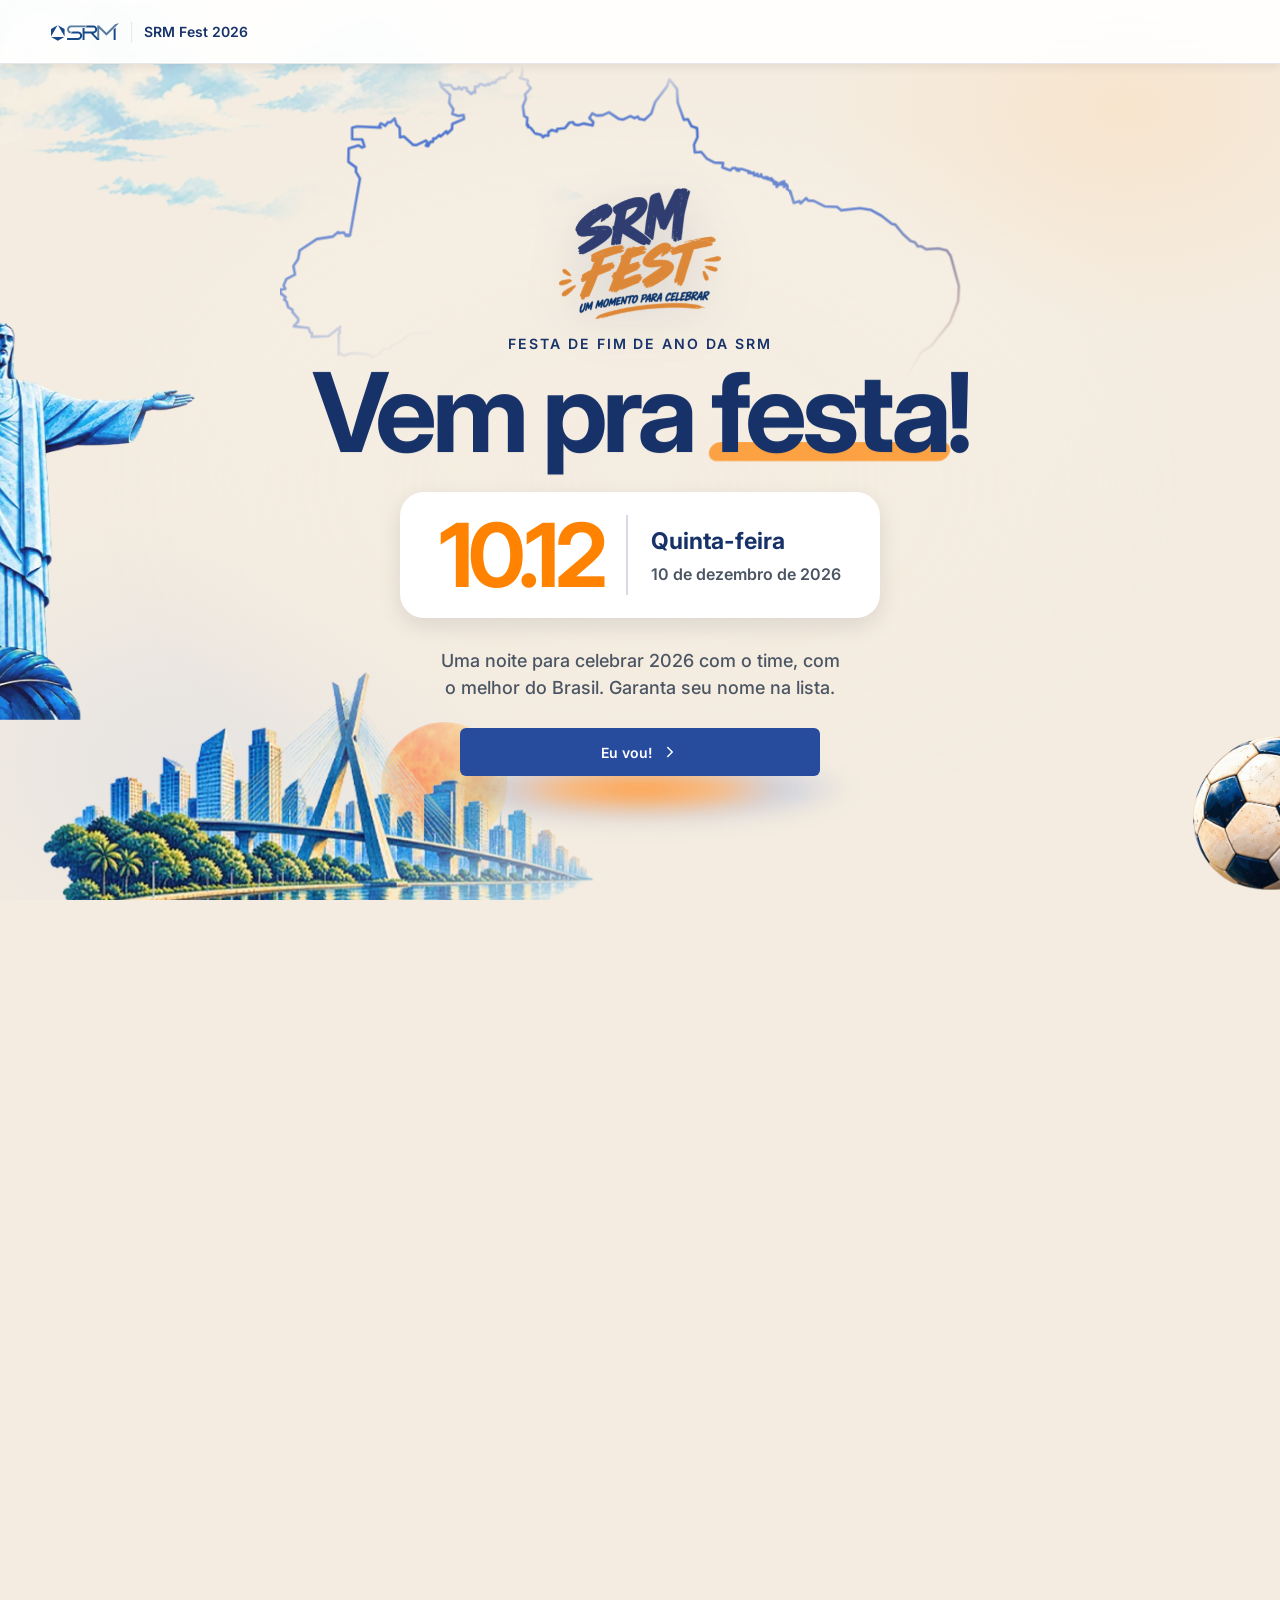
==== commit ad3f1ead: "Landing completa em /festa/ (seções do conteúdo + inscrição em 4 passos)" ====
--- a/convite/index.html
+++ b/convite/index.html
@@ -9,9 +9,9 @@
     <meta name="theme-color" content="#f4ece0" />
     <meta name="description" content="SRM Fest 2026: vem pra festa de fim de ano da SRM. Um momento para celebrar." />
     <title>SRM Fest 2026 · Vem pra festa</title>
-    <script type="module" crossorigin src="../assets/convite-DWDkt3gE.js"></script>
-    <link rel="modulepreload" crossorigin href="../assets/trava-Bw22kwju.js">
-    <link rel="stylesheet" crossorigin href="../assets/trava-1oVSbzEI.css">
+    <script type="module" crossorigin src="../assets/convite-BjJbcLf_.js"></script>
+    <link rel="modulepreload" crossorigin href="../assets/trava-BdWGmmNR.js">
+    <link rel="stylesheet" crossorigin href="../assets/trava-CsXxjqNo.css">
   </head>
   <body>
     <div id="root"></div>
--- a/assets/trava-CsXxjqNo.css
+++ b/assets/trava-CsXxjqNo.css
@@ -0,0 +1 @@
+@charset "UTF-8";@import"https://fonts.googleapis.com/css2?family=Inter:wght@400;500;600;700&display=swap";:root{--brand-1-50: #eef2fb;--brand-1-100: #d8e1f5;--brand-1-200: #b3c5ea;--brand-1-250: #92a9ef;--brand-1-300: #7f9ede;--brand-1-350: #5b81d2;--brand-1-400: #3560c9;--brand-1-500: #274c9e;--brand-1-600: #1d3f80;--brand-1-700: #163268;--brand-1-800: #0f2450;--brand-1-900: #081736;--brand-2-50: #fff4e6;--brand-2-100: #ffe6cc;--brand-2-200: #ffd4a3;--brand-2-300: #ffb875;--brand-2-400: #ff9a3d;--brand-2-500: #ff8200;--brand-2-600: #e67300;--brand-2-700: #cc6600;--brand-2-800: #a35200;--brand-2-900: #7a3d00;--core-neutral-0: #ffffff;--core-neutral-50: #f5f6f9;--core-neutral-100: #f0f2f6;--core-neutral-200: #e5e7eb;--core-neutral-300: #d1d5db;--core-neutral-400: #9ca3af;--core-neutral-500: #6b7280;--core-neutral-600: #4b5563;--core-neutral-700: #374151;--core-neutral-800: #1f2937;--core-neutral-900: #111827;--core-neutral-950: #0c0c0c;--core-green-50: #f0fdf4;--core-green-100: #dcfce7;--core-green-200: #bbf7d0;--core-green-300: #86efac;--core-green-400: #4ade80;--core-green-450: #34d399;--core-green-500: #22c55e;--core-green-600: #16a34a;--core-green-700: #047857;--core-green-800: #065f46;--core-green-900: #064e3b;--core-red-50: #fef2f2;--core-red-100: #fee2e2;--core-red-200: #fecaca;--core-red-300: #fca5a5;--core-red-400: #f87171;--core-red-500: #ef4444;--core-red-600: #dc2626;--core-red-700: #d30000;--core-red-800: #991b1b;--core-red-900: #7f1d1d;--core-amber-50: #fffbeb;--core-amber-100: #fef3c7;--core-amber-200: #fde68a;--core-amber-300: #fcd34d;--core-amber-400: #fbbf24;--core-amber-500: #f59e0b;--core-amber-600: #d97706;--core-amber-700: #b25b00;--core-amber-800: #92400e;--core-amber-900: #78350f;--teal-50: #f0fdfa;--teal-100: #ccfbf1;--teal-200: #99f6e4;--teal-300: #5eead4;--teal-500: #14b8a6;--teal-700: #0f766e;--teal-900: #134e4a;--white-a05: rgba(255, 255, 255, .05);--white-a08: rgba(255, 255, 255, .08);--white-a10: rgba(255, 255, 255, .1);--white-a15: rgba(255, 255, 255, .15);--white-a18: rgba(255, 255, 255, .18);--white-a20: rgba(255, 255, 255, .2);--white-a22: rgba(255, 255, 255, .22);--white-a30: rgba(255, 255, 255, .3);--white-a35: rgba(255, 255, 255, .35);--white-a38: rgba(255, 255, 255, .38);--white-a40: rgba(255, 255, 255, .4);--white-a45: rgba(255, 255, 255, .45);--white-a50: rgba(255, 255, 255, .5);--white-a55: rgba(255, 255, 255, .55);--white-a60: rgba(255, 255, 255, .6);--white-a65: rgba(255, 255, 255, .65);--white-a70: rgba(255, 255, 255, .7);--white-a75: rgba(255, 255, 255, .75);--white-a80: rgba(255, 255, 255, .8);--white-a82: rgba(255, 255, 255, .82);--white-a85: rgba(255, 255, 255, .85);--white-a88: rgba(255, 255, 255, .88);--error-a07: rgba(211, 0, 0, .07);--error-a12: rgba(211, 0, 0, .12);--error-a18: rgba(220, 38, 38, .18);--error-a35: rgba(211, 0, 0, .35);--error-dark-a25: rgba(153, 0, 0, .25);--accent-a07: rgba(255, 130, 0, .07);--accent-a12: rgba(255, 130, 0, .12);--accent-a35: rgba(255, 130, 0, .35);--warning-a35: rgba(217, 119, 6, .35)}:root{--brand-primary: var(--brand-1-500);--brand-primary-hover: var(--brand-1-600);--brand-primary-light: var(--brand-1-100);--brand-secondary: var(--brand-1-700);--brand-accent: var(--brand-2-500);--brand-accent-hover: var(--brand-2-700);--brand-accent-light: var(--brand-2-100);--brand-accent-strong: var(--brand-2-700);--brand-primary-dark: var(--brand-primary-hover);--brand-primary-a10: rgba(39, 76, 158, .1);--brand-primary-a15: rgba(39, 76, 158, .15);--brand-primary-a20: rgba(39, 76, 158, .2);--brand-primary-a35: rgba(39, 76, 158, .35);--brand-primary-a45: rgba(39, 76, 158, .45);--overlay-dark-a45: rgba(0, 8, 30, .45);--overlay-dark-a60: rgba(0, 8, 30, .6);--overlay-dark-a80: rgba(0, 8, 30, .8);--logo-primary: #184987;--logo-secondary: #597ca3;--text-primary: var(--core-neutral-950);--text-secondary: var(--core-neutral-500);--text-tertiary: var(--core-neutral-500);--text-placeholder: var(--core-neutral-400);--text-on-brand: var(--core-neutral-0);--text-on-accent: var(--core-neutral-0);--text-on-inverse: var(--core-neutral-0);--text-disabled: var(--core-neutral-400);--text-brand: var(--brand-primary);--text-accent: var(--brand-accent-strong);--text-on-image: rgba(255, 255, 255, .8);--text-on-image-subtle: rgba(255, 255, 255, .6);--icon-default: var(--core-neutral-500);--icon-primary: var(--brand-primary);--icon-success: var(--core-green-700);--icon-warning: var(--core-amber-700);--icon-error: var(--core-red-700);--icon-inverse: var(--core-neutral-0);--icon-glyph-brand: var(--brand-1-500);--surface-default: var(--core-neutral-0);--surface-subtle: var(--core-neutral-50);--surface-muted: #e2e6ef;--surface-brand: var(--brand-primary);--surface-inverse: #1e2b44;--surface-canvas: #f8f9fb;--surface-hover: var(--core-neutral-50);--surface-selected: #f7fafd;--border-default: var(--core-neutral-200);--border-medium: var(--core-neutral-300);--border-strong: var(--core-neutral-400);--border-brand: var(--brand-primary);--border-error: var(--core-red-600);--border-selected: var(--border-medium);--border-subtle: rgba(229, 231, 235, .7);--success-subtle: var(--core-green-200);--success-default: var(--core-green-600);--success-strong: var(--core-green-700);--success-bg: var(--core-green-50);--success-border: var(--core-green-200);--success-icon: var(--core-green-700);--warning-subtle: var(--core-amber-200);--warning-default: var(--core-amber-500);--warning-strong: var(--core-amber-700);--warning-bg: var(--core-amber-50);--warning-border: var(--core-amber-200);--warning-icon: var(--core-amber-700);--error-subtle: var(--core-red-200);--error-default: var(--core-red-600);--error-strong: var(--core-red-700);--error-bg: var(--core-red-50);--error-border: var(--core-red-200);--error-icon: var(--core-red-700);--info-subtle: var(--brand-1-100);--info-default: var(--brand-1-400);--info-strong: var(--brand-1-500);--info-bg: var(--brand-1-50);--info-border: var(--brand-1-200);--info-icon: var(--brand-1-500);--brand-primary-subtle: var(--brand-1-100);--brand-primary-default: var(--brand-1-500);--brand-primary-strong: var(--brand-1-700);--brand-primary-bg: var(--brand-1-50);--brand-primary-border: var(--brand-1-500);--brand-primary-icon: var(--brand-1-500);--feedback-info: var(--text-secondary);--feedback-info-bg: var(--core-neutral-300);--feedback-tint-info: color-mix(in srgb, var(--feedback-info) 20%, transparent);--feedback-tint-success: color-mix(in srgb, var(--success-default) 20%, transparent);--feedback-tint-warning: color-mix(in srgb, var(--warning-strong) 20%, transparent);--feedback-tint-error: color-mix(in srgb, var(--error-strong) 20%, transparent);--feedback-tint-neutral: color-mix(in srgb, var(--text-secondary) 15%, transparent);--feedback-tint-ai: color-mix(in srgb, var(--ai-accent) 20%, transparent);--feedback-chip-info: var(--feedback-info-bg);--feedback-chip-success: var(--success-subtle);--feedback-chip-warning: var(--warning-subtle);--feedback-chip-error: var(--error-subtle);--feedback-chip-brand: var(--brand-primary-light);--callout-rail-info: var(--feedback-info);--callout-rail-success: var(--success-default);--callout-rail-warning: var(--warning-strong);--callout-rail-error: var(--error-strong);--callout-rail-neutral: var(--text-tertiary);--status-pending: var(--core-neutral-400);--ai-surface: var(--brand-1-900);--ai-accent: var(--brand-primary);--ai-muted: var(--brand-primary-a15);--ai-color: var(--brand-primary);--ai-bg: var(--brand-primary-light);--avatar-blue: var(--brand-primary);--avatar-green: #1a6b4a;--avatar-purple: #7c3aed;--avatar-amber: #b45309;--avatar-crimson: #be123c;--avatar-teal: #0d6e8a;--avatar-navy: #1e2d5a;--avatar-rose: #9d174d;--avatar-slate: #475569;--avatar-indigo: #3730a3;--tag-neutral-bg: var(--core-neutral-200);--tag-neutral-color: var(--core-neutral-700);--tag-brand-bg: var(--brand-primary-light);--chip-selected-bg: var(--brand-primary-light);--chip-selected-text: var(--brand-primary);--overlay-backdrop: rgba(0, 8, 30, .6);--overlay-backdrop-light: rgba(0, 8, 30, .45);--overlay-subtle: rgba(0, 0, 0, .04);--focus-ring: 0 0 0 3px var(--brand-primary-a35);--focus-ring-brand: 0 0 0 3px var(--brand-primary-a35);--focus-ring-error: 0 0 0 3px var(--error-a35);--focus-ring-error-input: 0 0 0 3px var(--error-a18);--focus-ring-warning: 0 0 0 3px var(--warning-a35);--focus-ring-accent: 0 0 0 3px var(--accent-a35);--focus-ring-inverse: 0 0 0 3px var(--white-a35);--focus-ring-color: var(--brand-1-400);--focus-ring-width: var(--border-width-lg);--interactive-primary-active: var(--brand-1-900);--interactive-error-active: var(--core-red-800);--interactive-secondary: var(--core-neutral-100);--interactive-secondary-hover: var(--core-neutral-200);--interactive-secondary-active: var(--core-neutral-300);--interactive-on-secondary: var(--brand-primary);--interactive-accent-hover: #e67500;--interactive-accent-active: #cc6900;--interactive-accent-light: #fff0e0;--interactive-danger: var(--core-red-600);--interactive-danger-hover: #b91c1c;--interactive-danger-active: var(--core-red-800);--interactive-danger-light: var(--core-red-50);--interactive-on-danger: var(--core-neutral-0);--interactive-ghost-hover: var(--core-neutral-100);--interactive-ghost-active: var(--core-neutral-200);--nav-dark-bg: var(--white-a08);--nav-dark-bg-hover: rgba(255, 255, 255, .12);--nav-dark-bg-active: var(--white-a15);--nav-dark-border: var(--white-a30);--nav-dark-text: rgba(255, 255, 255, .75);--nav-dark-text-label: rgba(255, 255, 255, .55);--nav-dark-surface: var(--core-neutral-900);--grad-btn: linear-gradient(135deg, var(--brand-1-600) 0%, var(--brand-primary) 100%);--grad-btn-hover: linear-gradient(135deg, var(--brand-1-700) 0%, var(--brand-1-600) 100%);--grad-header: linear-gradient(180deg, var(--brand-1-900) 0%, var(--surface-inverse) 100%);--grad-divider: linear-gradient(90deg, transparent 0%, var(--border-default) 50%, transparent 100%);--grad-overlay: linear-gradient(to top, var(--shadow-overlay-lg) 0%, transparent 100%);--grad-brand: linear-gradient(135deg, var(--brand-1-800) 0%, var(--brand-1-500) 100%);--grad-ai: var(--grad-brand);--grad-ai-hero: linear-gradient(135deg, var(--brand-1-800) 0%, var(--brand-1-700) 60%, var(--brand-1-800) 100%);--chart-1: var(--brand-primary);--chart-2: var(--brand-2-500);--chart-3: var(--core-green-600);--chart-4: var(--avatar-purple);--chart-5: var(--avatar-amber);--chart-6: var(--brand-1-500);--chart-negative: var(--core-neutral-950);--chart-loss: var(--core-red-700);--chart-grid: var(--border-subtle);--chart-tone-primary: var(--brand-primary);--chart-tone-success: var(--core-green-600);--chart-tone-warning: var(--core-amber-500);--chart-tone-error: var(--core-red-600);--chart-tone-info: var(--brand-1-400);--chart-tone-neutral-1: var(--core-neutral-500);--chart-tone-neutral-2: var(--core-neutral-400);--chart-tone-neutral-3: var(--core-neutral-300);--chart-axis: var(--text-secondary);--chart-grid-line: var(--border-subtle);--chart-tooltip-bg: var(--surface-default);--chart-tooltip-color: var(--text-primary)}:root{--font-sans: "Inter", -apple-system, BlinkMacSystemFont, sans-serif;--font-mono: "JetBrains Mono", "Fira Code", "Cascadia Code", monospace;--font-family: var(--font-sans);--text-8: 8px;--text-9: 9px;--text-10: 10px;--text-11: 11px;--text-12: 12px;--text-13: 13px;--text-14: 14px;--text-15: 15px;--text-16: 16px;--text-17: 17px;--text-18: 18px;--text-19: 19px;--text-20: 20px;--text-21: 21px;--text-22: 22px;--text-23: 23px;--text-24: 24px;--text-25: 25px;--text-26: 26px;--text-27: 27px;--text-28: 28px;--text-30: 30px;--text-32: 32px;--text-36: 36px;--text-40: 40px;--text-48: 48px;--font-weight-regular: 400;--font-weight-medium: 500;--font-weight-semibold: 600;--font-weight-bold: 700;--weight-regular: var(--font-weight-regular);--weight-medium: var(--font-weight-medium);--weight-semibold: var(--font-weight-semibold);--weight-bold: var(--font-weight-bold);--text-body: var(--text-14);--text-body-sm: var(--text-13);--text-body-xs: var(--text-12);--text-caption: var(--text-11);--text-label: var(--text-12);--text-label-sm: var(--text-11);--text-heading-sm: var(--text-16);--text-heading-md: var(--text-20);--text-heading-lg: var(--text-24);--text-display: var(--text-32);--text-eyebrow: var(--text-10);--text-mono: var(--text-13);--ts-body-md: var(--text-14);--ts-body-md-weight: 400;--ts-body-sm: var(--text-13);--ts-body-sm-weight: 400;--ts-label-md: var(--text-12);--ts-label-md-weight: 500;--ts-label-sm: var(--text-11);--ts-label-sm-weight: 600;--ts-caption: var(--text-11);--ts-caption-weight: 400;--ts-heading-sm: var(--text-16);--ts-heading-sm-weight: 700;--ts-heading-md: var(--text-20);--ts-heading-md-weight: 700;--ts-heading-lg: var(--text-24);--ts-heading-lg-weight: 800;--ts-eyebrow: var(--text-10);--ts-eyebrow-weight: 700;--ts-mono: var(--text-13);--ts-mono-weight: 500;--leading-dense: 1.1;--leading-tight: 1.15;--leading-compact: 1.25;--leading-snug: 1.3;--leading-normal: 1.5;--leading-loose: 1.6;--tracking-eyebrow: .5px;--tracking-label: var(--tracking-eyebrow);--tracking-nav: .33px;--tracking-tight: .01em;--tracking-widened: .06em}:root{--space-05: 2px;--space-1: 4px;--space-2: 8px;--space-3: 12px;--space-4: 16px;--space-5: 20px;--space-6: 24px;--space-7: 28px;--space-8: 32px;--space-9: 36px;--space-10: 40px;--space-11: 44px;--space-12: 48px;--space-13: 52px;--space-14: 56px;--breakpoint-sm: 480px;--breakpoint-md: 768px;--breakpoint-lg: 1024px;--breakpoint-xl: 1280px;--breakpoint-2xl: 1440px;--padding-page: 56px;--padding-page-mobile: 20px;--padding-section: 40px;--gap-section: 32px;--padding-card: 24px;--padding-card-sm: 16px;--padding-card-x: 24px;--padding-card-y: 24px;--gap-card: 16px;--gap-card-lg: 24px;--gap-form: 16px;--gap-form-group: 24px;--gap-form-inline: 8px;--modal-width: 540px;--modal-width-mobile: calc(100vw - var(--space-6));--toast-width: min(360px, calc(100vw - var(--space-12)));--drawer-width: 45vw;--drawer-width-mobile: 88vw;--drawer-width-min: 420px;--drawer-width-sm: 30vw;--drawer-width-lg: 65vw;--input-height-sm: 40px;--input-height-md: 48px;--nav-height: 80px;--nav-height-scroll: 64px;--bottom-nav-height: 64px;--app-header-height: 56px;--height-row-compact: 40px;--height-row-md: 56px;--height-table-header: 44px;--height-table-header-compact: 36px;--height-pagination: 52px;--width-form-max: 444px;--width-panel-min: 420px;--width-card-min: 220px}:root{--radius-none: 0px;--radius-xxs: 2px;--radius-xs: 2px;--radius-sm: 4px;--radius-md: 6px;--radius-lg: 8px;--radius-xl: 12px;--radius-2xl: 16px;--radius-3xl: 24px;--radius-full: 9999px;--radius-modal: 24px;--radius-button: 6px;--radius-input: 8px;--radius-card: 16px}:root{--shadow-overlay: rgba(0, 8, 30, .5);--shadow-overlay-sm: rgba(0, 8, 30, .35);--shadow-overlay-lg: rgba(0, 8, 30, .6);--shadow-sm: 0 1px 3px rgba(0, 0, 0, .08);--shadow-md: 0 4px 12px rgba(0, 0, 0, .12);--shadow-lg: 0 8px 24px rgba(0, 0, 0, .16);--shadow-xl: 0 20px 40px rgba(0, 8, 30, .15);--shadow-card: 0 8px 24px rgba(0, 8, 30, .1);--shadow-drawer: -8px 0 40px rgba(0, 8, 30, .14);--shadow-nav: 0 4px 8px rgba(0, 0, 0, .06);--shadow-thumb: 0 1px 4px rgba(0, 0, 0, .2);--shadow-modal: 0px 20px 30px rgba(0, 8, 30, .3);--shadow-popover: 0 2px 6px rgba(0, 8, 30, .08), 0 12px 32px rgba(0, 8, 30, .16);--shadow-brand-glow: 0 4px 16px rgba(39, 88, 181, .45)}:root{--border-width-sm: 1px;--border-width-md: 1.5px;--border-width-lg: 2px;--border-width-xl: 3px}:root{--duration-fast: .1s;--duration-normal: .15s;--duration-slow: .2s;--duration-slower: .3s;--easing-default: ease;--easing-standard: cubic-bezier(.4, 0, .2, 1);--easing-spring: cubic-bezier(.16, 1, .3, 1)}:root{--z-base: 0;--z-dropdown: 50;--z-select: 100;--z-sticky: 200;--z-overlay: 500;--z-modal: 1000;--z-drawer: 1100;--z-notification: 1200;--z-tooltip: 1500;--z-toast: 9999}:root{--opacity-disabled: .5;--opacity-subtle: .6;--opacity-overlay: .7;--height-button-sm: 32px;--height-button-md: 40px;--height-button-lg: 48px;--icon-xs: 10px;--icon-sm: 14px;--icon-md: 18px;--icon-lg: 24px;--icon-xl: 32px;--avatar-size-xs: 20px;--avatar-size-sm: 24px;--avatar-size-md: 32px;--avatar-size-lg: 40px;--avatar-size-xl: 48px;--avatar-size-2xl: 80px;--avatar-size-collab: 36px;--skeleton-gradient: linear-gradient( 90deg, var(--surface-muted) 25%, var(--surface-subtle) 50%, var(--surface-muted) 75% );--hero-banner-height: 240px;--hero-landscape-height: 200px;--hero-portrait-width: 280px;--hero-portrait-height: 360px;--toast-circle-size: 40px;--toast-circle-size-sm: 30px;--toast-circle-success: var(--feedback-tint-success);--toast-circle-error: var(--feedback-tint-error);--toast-circle-warning: var(--feedback-tint-warning);--toast-circle-info: var(--feedback-tint-info);--toast-circle-neutral: var(--feedback-tint-neutral);--height-input: 44px;--iasrm-avatar-sm: 32px;--iasrm-avatar-md: 40px;--iasrm-avatar-lg: 56px;--iasrm-avatar-glyph-sm: 18px;--iasrm-avatar-glyph-md: 22px;--iasrm-avatar-glyph-lg: 32px;--iasrm-bubble-tail-radius: 3px;--iasrm-bubble-content-gap: 0;--iasrm-bubble-time-gap: 5px;--iasrm-bubble-time-dot: 6px;--iasrm-typing-dot: 7px;--iasrm-typing-dot-gap: 5px;--iasrm-embed-max-width: 340px;--iasrm-drawer-width-sm: 30vw;--iasrm-drawer-width-md: 40vw;--iasrm-drawer-width-lg: 55vw;--iasrm-drawer-min-sm: 380px;--iasrm-drawer-min-md: 420px;--iasrm-drawer-min-lg: 560px;--iasrm-fab-size: 56px;--iasrm-overlay-width: 60vw;--iasrm-overlay-max-height: 860px;--iasrm-overlay-inset-block: 80px;--iasrm-scrim-blur: 3px;--concierge-avatar-sm: 32px;--concierge-avatar-md: 40px;--concierge-avatar-lg: 52px;--concierge-avatar-svg-sm: 14px;--concierge-avatar-svg-md: 18px;--concierge-avatar-svg-lg: 22px;--dropdown-max-height: 240px;--modal-max-width-sm: 420px;--modal-max-width-md: 580px;--modal-max-width-lg: 720px;--modal-max-width-xl: 960px;--modal-min-height-sm: 360px;--modal-min-height-md: 420px;--modal-min-height-lg: 480px;--modal-min-height-xl: 540px}[data-theme=dark]{--surface-canvas: #0f1420;--surface-default: #171d2c;--surface-subtle: #1d2434;--surface-muted: #26304a;--surface-brand: var(--brand-1-700);--surface-inverse: #f0f5fd;--surface-hover: #212a3e;--surface-selected: #22304d;--text-primary: rgba(255, 255, 255, .9);--text-secondary: rgba(255, 255, 255, .62);--text-tertiary: var(--core-neutral-400);--text-placeholder: var(--core-neutral-600);--text-disabled: rgba(255, 255, 255, .24);--text-on-brand: rgba(255, 255, 255, .9);--text-on-inverse: var(--core-neutral-950);--text-brand: var(--brand-1-350);--text-accent: #ffa64d;--icon-default: rgba(255, 255, 255, .55);--icon-primary: var(--brand-1-350);--icon-inverse: var(--brand-1-900);--icon-glyph-brand: var(--brand-1-250);--border-default: rgba(255, 255, 255, .14);--border-medium: rgba(255, 255, 255, .24);--border-strong: rgba(255, 255, 255, .3);--border-brand: var(--brand-1-400);--border-selected: var(--border-medium);--border-subtle: rgba(255, 255, 255, .08);--success-subtle: #0a2418;--success-strong: var(--core-green-300);--success-default: var(--core-green-450);--warning-subtle: #3a340e;--warning-strong: var(--core-amber-400);--warning-default: var(--core-amber-400);--error-subtle: #331621;--error-strong: var(--core-red-400);--error-default: var(--core-red-400);--feedback-info-bg: #1c2638;--feedback-info: var(--text-secondary);--feedback-tint-info: #33415a;--feedback-tint-success: #1c4a37;--feedback-tint-warning: #57502f;--feedback-tint-error: #55293a;--feedback-tint-neutral: #3c4250;--feedback-tint-ai: #2a4a7a;--feedback-chip-info: #414652;--feedback-chip-success: #2f5341;--feedback-chip-warning: #5c4626;--feedback-chip-error: #6b3a43;--feedback-chip-brand: #2a4a7a;--callout-rail-info: #9ca3af;--callout-rail-success: #22c55e;--callout-rail-warning: var(--core-amber-400);--callout-rail-error: #f87171;--callout-rail-neutral: #9ca3af;--ai-color: var(--brand-1-300);--ai-bg: var(--brand-primary-light);--ai-accent: var(--brand-1-350);--grad-ai-hero: linear-gradient(135deg, var(--surface-default) 0%, var(--surface-muted) 60%, var(--surface-default) 100%);--tag-neutral-bg: #2a3346;--tag-neutral-color: var(--text-primary);--tag-brand-bg: var(--brand-primary-light);--chip-selected-bg: var(--white-a70);--chip-selected-text: var(--text-on-inverse);--brand-primary: var(--brand-1-400);--brand-primary-hover: var(--brand-1-350);--brand-primary-light: #14284a;--brand-accent-light: #4a2f12;--brand-accent-strong: var(--text-accent);--overlay-backdrop: rgba(0, 0, 0, .75);--overlay-backdrop-light: rgba(0, 0, 0, .55);--overlay-subtle: rgba(255, 255, 255, .04);--focus-ring: 0 0 0 3px var(--white-a30);--focus-ring-brand: 0 0 0 3px var(--white-a30);--nav-dark-bg: rgba(240, 245, 253, .06);--nav-dark-bg-hover: rgba(240, 245, 253, .1);--nav-dark-bg-active: rgba(240, 245, 253, .14);--nav-dark-border: rgba(240, 245, 253, .18);--nav-dark-text: rgba(240, 245, 253, .75);--nav-dark-text-label: rgba(255, 255, 255, .45);--skeleton-gradient: linear-gradient( 90deg, rgba(255, 255, 255, .04) 25%, rgba(255, 255, 255, .08) 50%, rgba(255, 255, 255, .04) 75% );--shadow-card: 0 4px 16px rgba(0, 0, 0, .4);--shadow-drawer: -8px 0 40px rgba(0, 0, 0, .5);--shadow-modal: 0 20px 40px rgba(0, 0, 0, .55);--shadow-popover: 0 2px 6px rgba(0, 0, 0, .35), 0 12px 32px rgba(0, 0, 0, .55);--shadow-lg: 0 8px 24px rgba(0, 0, 0, .45);--shadow-xl: 0 20px 40px rgba(0, 0, 0, .55);--interactive-secondary: #1d2434;--interactive-secondary-hover: #26304a;--interactive-secondary-active: #2e3a52;--interactive-on-secondary: rgba(255, 255, 255, .9);--interactive-ghost-hover: rgba(255, 255, 255, .08);--interactive-ghost-active: rgba(255, 255, 255, .12);--chart-1: var(--brand-1-300);--chart-2: var(--brand-2-400);--chart-3: var(--core-green-400);--chart-4: var(--avatar-purple);--chart-5: var(--avatar-amber);--chart-6: var(--brand-1-400);--chart-negative: var(--core-neutral-400);--chart-loss: var(--core-red-400);--chart-grid: var(--border-subtle);--chart-tone-primary: var(--brand-1-300);--chart-tone-success: var(--core-green-400);--chart-tone-warning: var(--core-amber-400);--chart-tone-error: var(--core-red-400);--chart-tone-info: var(--brand-1-500);--chart-tone-neutral-1: var(--core-neutral-400);--chart-tone-neutral-2: var(--core-neutral-500);--chart-tone-neutral-3: var(--core-neutral-600);--chart-axis: var(--text-secondary);--chart-grid-line: var(--border-subtle);--chart-tooltip-bg: var(--surface-elevated, var(--surface-subtle));--chart-tooltip-color: var(--text-primary)}@media(max-width:600px){:root{--modal-width: var(--modal-width-mobile);--drawer-width: var(--drawer-width-mobile);--drawer-width-sm: var(--drawer-width-mobile);--drawer-width-lg: var(--drawer-width-mobile);--padding-page: var(--padding-page-mobile);--padding-section: var(--space-6)}}@media(max-width:768px){:root{--padding-page: var(--space-6);--gap-section: var(--space-6);--modal-width: calc(100vw - var(--space-8))}}[data-brand=trust]{--brand-primary: #1a5276;--brand-primary-hover: #154360;--brand-secondary: #0e3350;--brand-primary-dark: var(--brand-secondary);--brand-primary-light: #d6eaf8;--brand-accent: #2e86c1;--brand-accent-hover: #1a6da5;--brand-accent-light: #d6eaf8;--brand-accent-strong: #1a5276;--brand-primary-a10: rgba(26, 82, 118, .1);--brand-primary-a15: rgba(26, 82, 118, .15);--brand-primary-a20: rgba(26, 82, 118, .2);--brand-primary-a35: rgba(26, 82, 118, .35);--brand-primary-a45: rgba(26, 82, 118, .45);--text-brand: #1a5276;--surface-brand: #1a5276;--surface-selected: #eaf4fc;--border-brand: #2e86c1;--focus-ring: 0 0 0 3px rgba(26, 82, 118, .35);--focus-ring-brand: 0 0 0 3px rgba(26, 82, 118, .35);--nav-dark-bg: rgba(255, 255, 255, .1);--nav-dark-bg-hover: rgba(255, 255, 255, .16);--nav-dark-bg-active: rgba(255, 255, 255, .2);--nav-dark-border: rgba(255, 255, 255, .2);--nav-dark-text: rgba(255, 255, 255, .9);--nav-dark-text-label: rgba(255, 255, 255, .55);--grad-btn: linear-gradient(135deg, #1a6da5 0%, #1a5276 100%);--grad-btn-hover: linear-gradient(135deg, #154360 0%, #0e3350 100%);--grad-header: linear-gradient(180deg, #0e3350 0%, #1a5276 100%);--grad-brand: linear-gradient(135deg, #0e3350 0%, #2e86c1 100%);--logo-primary: #1a5276;--logo-secondary: #2e86c1}[data-brand=hb-digital]{--brand-accent: #e67e22;--brand-accent-hover: #ca6f1e;--brand-accent-light: #fdebd0;--brand-accent-strong: #ca6f1e;--grad-btn: linear-gradient(135deg, #e67e22 0%, #ca6f1e 100%)}[data-brand=hb-institucional]{--brand-1-50: #eef2fa;--brand-1-100: #dae2f5;--brand-1-200: #b3c5eb;--brand-1-300: #87a3dd;--brand-1-400: #5b81cd;--brand-1-500: #2F4AA8;--brand-1-600: #253d90;--brand-1-700: #1d3272;--brand-1-800: #142857;--brand-1-900: #0c1a3c;--brand-2-50: #faf5e8;--brand-2-100: #f2e7c8;--brand-2-200: #e8d29c;--brand-2-300: #dcb976;--brand-2-400: #d1a55b;--brand-2-500: #C8A96B;--brand-2-600: #b0925c;--brand-2-700: #8f7549;--brand-2-800: #6d5936;--brand-2-900: #4a3d24}*,*:before,*:after{box-sizing:border-box;margin:0;padding:0}html{-webkit-text-size-adjust:100%;font-size:16px;scroll-behavior:smooth}body{font-family:var(--font-sans);font-size:var(--text-14);line-height:var(--leading-normal);color:var(--text-primary);background-color:var(--surface-canvas);-webkit-font-smoothing:antialiased;-moz-osx-font-smoothing:grayscale}img,svg{display:block;max-width:100%}button,input,select,textarea{font:inherit}button{cursor:pointer;border:none;background:none;padding:0}a{color:var(--brand-primary);text-decoration:none}a:hover{text-decoration:underline}ul,ol{list-style:none}::-webkit-scrollbar{width:6px;height:6px}::-webkit-scrollbar-track{background:var(--surface-subtle)}::-webkit-scrollbar-thumb{background:var(--border-default);border-radius:var(--radius-full)}::-webkit-scrollbar-thumb:hover{background:var(--border-strong)}::selection{background-color:var(--brand-primary-light);color:var(--brand-primary)}:focus-visible{outline:2px solid var(--brand-primary);outline-offset:2px}.g2{display:grid;grid-template-columns:repeat(2,1fr);gap:var(--gap-card)}.g3{display:grid;grid-template-columns:repeat(3,1fr);gap:var(--gap-card)}.g4{display:grid;grid-template-columns:repeat(4,1fr);gap:var(--gap-card)}.g5{display:grid;grid-template-columns:repeat(5,1fr);gap:var(--gap-card)}.g2-lg{display:grid;grid-template-columns:repeat(2,1fr);gap:var(--gap-card-lg)}.g3-lg{display:grid;grid-template-columns:repeat(3,1fr);gap:var(--gap-card-lg)}.g-auto-sm{display:grid;grid-template-columns:repeat(auto-fill,minmax(200px,1fr));gap:var(--gap-card)}.g-auto-md{display:grid;grid-template-columns:repeat(auto-fill,minmax(280px,1fr));gap:var(--gap-card)}.g-auto-lg{display:grid;grid-template-columns:repeat(auto-fill,minmax(360px,1fr));gap:var(--gap-card)}.row{display:flex;align-items:center;gap:var(--space-3)}.row-lg{display:flex;align-items:center;gap:var(--space-6)}.col{display:flex;flex-direction:column;gap:var(--space-3)}.col-lg{display:flex;flex-direction:column;gap:var(--space-6)}.between{display:flex;align-items:center;justify-content:space-between}@media(max-width:768px){.g2,.g3,.g4,.g5,.g2-lg,.g3-lg{grid-template-columns:1fr}.g2.g2-keep-mobile{grid-template-columns:repeat(2,1fr)}}.page-wrap{max-width:1440px;margin:0 auto;padding:0 var(--padding-page)}@media(max-width:768px){.page-wrap{padding:0 var(--padding-page-mobile)}}._avatar_1780p_2{display:inline-flex;align-items:center;justify-content:center;flex-shrink:0;border-radius:var(--radius-full);background-color:var(--brand-primary);font-family:var(--font-sans);font-weight:var(--font-weight-semibold)}._avatarInitials_1780p_17{display:block;color:var(--text-on-brand);line-height:1;text-align:center;-webkit-user-select:none;user-select:none}._sizeXs_1780p_25{width:var(--avatar-size-xs);height:var(--avatar-size-xs);font-size:var(--text-8)}._sizeSm_1780p_31{width:var(--avatar-size-sm);height:var(--avatar-size-sm);font-size:var(--text-10)}._sizeMd_1780p_37{width:var(--avatar-size-md);height:var(--avatar-size-md);font-size:var(--text-13)}._sizeLg_1780p_43{width:var(--avatar-size-lg);height:var(--avatar-size-lg);font-size:var(--text-15)}._sizeXl_1780p_49{width:var(--avatar-size-xl);height:var(--avatar-size-xl);font-size:var(--text-17);font-weight:var(--font-weight-bold)}._sizeCollab_1780p_56{width:var(--avatar-size-collab);height:var(--avatar-size-collab);font-size:var(--text-13);font-weight:var(--font-weight-bold)}._colabCircle_1780p_63{display:inline-flex;align-items:center;justify-content:center;flex-shrink:0;width:var(--avatar-size-collab);height:var(--avatar-size-collab);border-radius:var(--radius-full);background-color:var(--brand-primary)}._colabCircleSubtle_1780p_74{background-color:var(--brand-primary-light)}._colabCircleDark_1780p_78{box-shadow:inset 0 0 0 var(--border-width-lg) var(--white-a55)}._colabCircleInverted_1780p_85{background-color:var(--white-a15);box-shadow:none}._avatarDark_1780p_90{box-shadow:inset 0 0 0 var(--border-width-lg) var(--white-a55)}._avatarInverted_1780p_94{background-color:var(--white-a15);box-shadow:none}._avatarInverted_1780p_94 ._avatarInitials_1780p_17{color:var(--core-neutral-0)}[data-theme=dark] ._avatar_1780p_2:not(._avatarDark_1780p_90):not(._avatarInverted_1780p_94){background-color:var(--white-a15)}[data-theme=dark] ._colabCircle_1780p_63:not(._colabCircleDark_1780p_78):not(._colabCircleInverted_1780p_85):not(._colabCircleSubtle_1780p_74){background-color:var(--white-a15)}._icon_th9kw_1{display:block;flex-shrink:0}._circle_1610x_1{display:flex;align-items:center;justify-content:center;flex-shrink:0;border-radius:var(--radius-full)}._circle_1610x_1 svg{display:block}._success_1610x_13{color:var(--success-default)}._error_1610x_17{color:var(--error-strong)}._warning_1610x_21{color:var(--warning-strong)}._info_1610x_25{color:var(--feedback-info)}._default_1610x_29{color:var(--icon-glyph-brand)}._accent_1610x_33{color:var(--brand-accent)}._tintChip_1610x_37._circle_1610x_1._success_1610x_13{background:var(--feedback-chip-success)}._tintChip_1610x_37._circle_1610x_1._error_1610x_17{background:var(--feedback-chip-error)}._tintChip_1610x_37._circle_1610x_1._warning_1610x_21{background:var(--feedback-chip-warning)}._tintChip_1610x_37._circle_1610x_1._info_1610x_25{background:var(--feedback-chip-info)}._tintChip_1610x_37._circle_1610x_1._default_1610x_29{background:var(--brand-primary-light)}._tintChip_1610x_37._circle_1610x_1._accent_1610x_33{background:var(--brand-accent-light)}._tintWell_1610x_61._circle_1610x_1._success_1610x_13{background:var(--feedback-tint-success)}._tintWell_1610x_61._circle_1610x_1._error_1610x_17{background:var(--feedback-tint-error)}._tintWell_1610x_61._circle_1610x_1._warning_1610x_21{background:var(--feedback-tint-warning)}._tintWell_1610x_61._circle_1610x_1._info_1610x_25{background:var(--feedback-tint-info)}._tintWell_1610x_61._circle_1610x_1._default_1610x_29{background:var(--brand-primary-light)}._tintWell_1610x_61._circle_1610x_1._accent_1610x_33{background:var(--feedback-tint-ai)}._bare_1610x_85{display:inline-flex;align-items:center;background:none;color:inherit}._spinning_1610x_92{animation:_ds-icon-spin_1610x_1 1s linear infinite}@keyframes _ds-icon-spin_1610x_1{0%{transform:rotate(0)}to{transform:rotate(360deg)}}@media(prefers-reduced-motion:reduce){._spinning_1610x_92{animation:none}}._popover_147j9_2{z-index:var(--z-dropdown)}._popover_147j9_2[data-entering]{animation:_overlayIn_147j9_1 var(--duration-fast) var(--easing-default)}._popover_147j9_2[data-exiting]{animation:_overlayIn_147j9_1 var(--duration-fast) var(--easing-default) reverse}@keyframes _overlayIn_147j9_1{0%{opacity:0;transform:translateY(-4px)}to{opacity:1;transform:translateY(0)}}._panel_147j9_22{background-color:var(--surface-default);border:var(--border-width-sm) solid var(--border-default);border-radius:var(--radius-button);box-shadow:var(--shadow-popover);outline:none;font-family:var(--font-sans);overflow:hidden;min-width:var(--overlay-min-width, 260px);max-width:var(--overlay-max-width, none);padding:var(--overlay-padding, var(--space-4))}._panelMenu_147j9_35{padding:var(--overlay-padding, var(--space-1) 0)}._menu_147j9_39{outline:none}._menuItem_147j9_43{display:flex;align-items:center;gap:var(--space-2);padding:var(--space-2) var(--space-4);font-size:var(--text-13);color:var(--text-primary);cursor:pointer;outline:none;transition:background-color var(--duration-fast) var(--easing-default)}._menuItem_147j9_43[data-hovered],._menuItem_147j9_43[data-focused]{background-color:var(--interactive-ghost-hover)}._menuItem_147j9_43[data-focus-visible]{box-shadow:inset var(--focus-ring)}._menuItemIcon_147j9_66{flex-shrink:0;color:var(--text-secondary);display:inline-flex;align-items:center}._menuItemDanger_147j9_73{color:var(--error-strong);border-top:var(--border-width-sm) solid var(--border-default)}._menuItemDanger_147j9_73 ._menuItemIcon_147j9_66{color:var(--error-strong)}@media(prefers-reduced-motion:reduce){._popover_147j9_2,._menuItem_147j9_43{animation:none!important;transition:none}}._trigger_6z5e7_2{display:inline-flex;align-items:center;gap:var(--space-2);padding:var(--space-2) var(--space-3);min-height:calc(var(--avatar-size-md) + var(--space-2) * 2 + var(--border-width-sm) * 2);border-radius:var(--radius-button);border:var(--border-width-sm) solid transparent;background-color:transparent;cursor:pointer;font-family:var(--font-sans);text-align:left;transition:background-color var(--duration-normal),border-color var(--duration-normal)}._trigger_6z5e7_2:focus{outline:none;box-shadow:none}._trigger_6z5e7_2[data-focus-visible]{outline:none;box-shadow:var(--focus-ring)}._triggerOutlined_6z5e7_30{background-color:var(--surface-default);border-color:var(--border-default)}._triggerOutlined_6z5e7_30[data-hovered]{background-color:var(--surface-hover)}._triggerOutlined_6z5e7_30[aria-expanded=true]{background-color:var(--surface-subtle);border-color:var(--border-medium)}._triggerOutlined_6z5e7_30._triggerDark_6z5e7_44{background-color:var(--white-a08);border-color:var(--white-a30)}._triggerOutlined_6z5e7_30._triggerDark_6z5e7_44[data-hovered],._triggerOutlined_6z5e7_30._triggerDark_6z5e7_44[aria-expanded=true]{background-color:var(--white-a15)}._triggerOutlined_6z5e7_30._triggerDark_6z5e7_44[aria-expanded=true]{border-color:var(--white-a55)}._triggerGhost_6z5e7_60[data-hovered],._triggerGhost_6z5e7_60[aria-expanded=true]{background-color:var(--surface-hover)}._triggerGhost_6z5e7_60._triggerDark_6z5e7_44[data-hovered],._triggerGhost_6z5e7_60._triggerDark_6z5e7_44[aria-expanded=true]{background-color:var(--white-a08)}._triggerCollab_6z5e7_70{min-width:0}._triggerCollab_6z5e7_70[data-hovered]:not([aria-expanded=true]){border-color:var(--border-medium)}._triggerText_6z5e7_78{min-width:0;max-width:200px;text-align:left}._triggerTitle_6z5e7_84{display:block;font-size:var(--text-13);font-weight:var(--font-weight-semibold);color:var(--text-primary);line-height:17px;white-space:nowrap;overflow:hidden;text-overflow:ellipsis}._triggerSubtitle_6z5e7_95{display:block;font-size:var(--text-11);font-weight:var(--font-weight-regular);color:var(--text-tertiary);line-height:15px;white-space:nowrap;overflow:hidden;text-overflow:ellipsis}._triggerCompany_6z5e7_106 ._triggerTitle_6z5e7_84{font-size:var(--text-14);line-height:20px}._triggerDark_6z5e7_44 ._triggerTitle_6z5e7_84{color:var(--core-neutral-0)}._triggerDark_6z5e7_44 ._triggerSubtitle_6z5e7_95{color:var(--white-a80)}._chevron_6z5e7_121{display:inline-flex;align-items:center;justify-content:center;width:var(--space-5);height:var(--space-5);flex-shrink:0;margin-left:var(--space-1);color:var(--text-secondary);transform-origin:50% 50%;transition:transform var(--duration-normal)}._chevron_6z5e7_121 svg{display:block}._trigger_6z5e7_2[aria-expanded=true] ._chevron_6z5e7_121{transform:rotate(180deg)}._triggerDark_6z5e7_44 ._chevron_6z5e7_121{color:var(--white-a55)}@media(prefers-reduced-motion:reduce){._trigger_6z5e7_2,._chevron_6z5e7_121{transition:none;animation:none!important}}._group_17gcj_1{display:inline-flex;align-items:center;gap:var(--space-2);font-family:var(--font-sans);text-align:left}._labelLines_17gcj_13{min-width:0}._labelLine1_17gcj_17{margin:0;font-size:var(--text-13);font-weight:var(--font-weight-semibold);color:var(--text-primary);line-height:18px}._labelLine2_17gcj_25{margin:0;font-size:var(--text-11);font-weight:var(--font-weight-regular);color:var(--text-secondary);line-height:16px}._labelLine1Dark_17gcj_33{color:var(--core-neutral-0)}._labelLine2Dark_17gcj_37{color:var(--white-a80)}._companyLines_17gcj_45{min-width:0}._companyName_17gcj_49{margin:0;font-size:var(--text-14);font-weight:var(--font-weight-semibold);color:var(--text-primary);line-height:20px}._companyCnpj_17gcj_57{margin:0;font-size:var(--text-11);font-weight:var(--font-weight-regular);color:var(--text-tertiary);line-height:16px}._companyNameDark_17gcj_65{color:var(--core-neutral-0)}._companyCnpjDark_17gcj_69{color:var(--white-a80)}._colabLines_17gcj_77{min-width:0}._colabEmail_17gcj_81{margin:0;font-size:var(--text-13);font-weight:var(--font-weight-semibold);color:var(--text-primary);line-height:18px;overflow:hidden;text-overflow:ellipsis;white-space:nowrap}._colabCompany_17gcj_92{margin:0;font-size:var(--text-11);color:var(--text-tertiary);line-height:15px}._colabEmailDark_17gcj_99{color:var(--core-neutral-0)}._colabCompanyDark_17gcj_103{color:var(--white-a80)}._avatar_10n0z_1{position:relative;display:inline-flex;align-items:center;justify-content:center;overflow:hidden;flex-shrink:0;font-family:var(--font-family);font-weight:var(--font-weight-semibold);color:var(--text-secondary)}._avatar_10n0z_1:has(._fallback_10n0z_13){background:var(--surface-default);border:var(--border-width-sm) solid var(--border-default)}._circle_10n0z_18{border-radius:var(--radius-full)}._img_10n0z_22{position:relative;z-index:1;width:100%;height:100%;object-fit:contain}._fallback_10n0z_13{position:absolute;top:0;right:0;bottom:0;left:0;display:flex;align-items:center;justify-content:center;line-height:1;-webkit-user-select:none;user-select:none}._xs_10n0z_40{width:var(--avatar-size-xs);height:var(--avatar-size-xs)}._xs_10n0z_40 ._fallback_10n0z_13{font-size:var(--text-8)}._sm_10n0z_49{width:var(--avatar-size-sm);height:var(--avatar-size-sm)}._sm_10n0z_49 ._fallback_10n0z_13{font-size:var(--text-9)}._md_10n0z_58{width:var(--avatar-size-md);height:var(--avatar-size-md)}._md_10n0z_58 ._fallback_10n0z_13{font-size:var(--text-11)}._lg_10n0z_67{width:var(--avatar-size-lg);height:var(--avatar-size-lg)}._lg_10n0z_67 ._fallback_10n0z_13{font-size:var(--text-14)}._xl_10n0z_76{width:var(--avatar-size-xl);height:var(--avatar-size-xl)}._xl_10n0z_76 ._fallback_10n0z_13{font-size:var(--text-17)}._2xl_10n0z_85{width:var(--avatar-size-2xl);height:var(--avatar-size-2xl)}._2xl_10n0z_85 ._fallback_10n0z_13{font-size:var(--text-23)}._group_1yr07_1{display:inline-flex;align-items:center;font-family:var(--font-family)}._item_1yr07_7{flex-shrink:0;margin-left:calc(var(--space-2) * -1);box-shadow:0 0 0 var(--border-width-lg) var(--surface-default)}._item_1yr07_7:first-child{margin-left:0}._itemSpaced_1yr07_17{flex-shrink:0;margin-left:var(--space-1)}._itemSpaced_1yr07_17:first-child{margin-left:0}._more_1yr07_26{display:inline-flex;align-items:center;justify-content:center;background:var(--surface-hover);color:var(--text-secondary);font-size:var(--text-11);font-weight:var(--font-weight-semibold);border-radius:var(--radius-full)}._xs_1yr07_37{width:var(--avatar-size-xs);height:var(--avatar-size-xs)}._sm_1yr07_42{width:var(--avatar-size-sm);height:var(--avatar-size-sm)}._md_1yr07_47{width:var(--avatar-size-md);height:var(--avatar-size-md)}._lg_1yr07_52{width:var(--avatar-size-lg);height:var(--avatar-size-lg)}._xl_1yr07_57{width:var(--avatar-size-xl);height:var(--avatar-size-xl)}._2xl_1yr07_62{width:var(--avatar-size-2xl);height:var(--avatar-size-2xl)}._button_el195_2{position:relative;display:inline-flex;align-items:center;justify-content:center;gap:var(--space-2);padding:var(--space-3) var(--space-4);overflow:hidden;border:none;border-radius:var(--radius-button);font-family:var(--font-sans);font-weight:600;letter-spacing:var(--tracking-tight);white-space:nowrap;-webkit-user-select:none;user-select:none;cursor:pointer;outline:none;transition:background-color var(--duration-normal) var(--easing-default),color var(--duration-normal) var(--easing-default),border-color var(--duration-normal) var(--easing-default)}._button_el195_2[data-disabled]{cursor:not-allowed}._content_el195_26{position:relative;z-index:1;display:inline-flex;align-items:center;gap:var(--space-2)}._spinner_el195_34{animation:_spin_el195_34 1s linear infinite}@keyframes _spin_el195_34{to{transform:rotate(360deg)}}._sizeSm_el195_43{height:var(--space-8);font-size:var(--text-11)}._sizeMd_el195_48{height:var(--space-10);font-size:var(--text-13)}._sizeLg_el195_53{height:var(--space-12);font-size:var(--text-14)}._fullWidth_el195_58{width:100%}._primary_el195_62:before{content:"";position:absolute;top:0;right:0;bottom:0;left:0;z-index:0;border-radius:var(--radius-button);background-color:var(--brand-primary-hover);transform:translate(-101%);transition:transform var(--duration-slow) ease-out}._primary_el195_62[data-hovered]:before{transform:translate(0)}._primary_el195_62{background-color:var(--brand-primary);color:var(--text-on-brand)}._primary_el195_62[data-pressed]{background-color:var(--interactive-primary-active)}._primary_el195_62[data-disabled]:not(._loading_el195_82){background-color:var(--surface-muted);color:var(--text-disabled)}._primary_el195_62._dark_el195_86,[data-theme=dark] ._primary_el195_62{background-color:var(--brand-primary);color:var(--text-on-brand)}._primary_el195_62._dark_el195_86:before,[data-theme=dark] ._primary_el195_62:before{background-color:var(--brand-primary-hover)}._primary_el195_62._dark_el195_86[data-pressed],[data-theme=dark] ._primary_el195_62[data-pressed]{background-color:var(--brand-primary-hover)}._primary_el195_62._dark_el195_86[data-disabled]:not(._loading_el195_82),[data-theme=dark] ._primary_el195_62[data-disabled]:not(._loading_el195_82){background-color:var(--white-a20);color:var(--white-a40)}._destructive_el195_103:before{content:"";position:absolute;top:0;right:0;bottom:0;left:0;z-index:0;border-radius:var(--radius-button);background-color:var(--error-dark-a25);transform:translate(-101%);transition:transform var(--duration-slow) ease-out}._destructive_el195_103[data-hovered]:before{transform:translate(0)}._destructive_el195_103{background-color:var(--error-strong);color:var(--text-on-brand)}._destructive_el195_103[data-disabled]:not(._loading_el195_82){background-color:var(--surface-muted);color:var(--text-disabled)}[data-theme=dark] ._destructive_el195_103,._destructive_el195_103._dark_el195_86{background-color:var(--interactive-danger);color:var(--text-on-brand)}._accent_el195_134:before{content:"";position:absolute;top:0;right:0;bottom:0;left:0;z-index:0;border-radius:var(--radius-button);background-color:var(--brand-accent-hover);transform:translate(-101%);transition:transform var(--duration-slow) ease-out}._accent_el195_134[data-hovered]:before{transform:translate(0)}._accent_el195_134{background-color:var(--brand-accent);color:var(--text-on-accent)}._accent_el195_134[data-pressed]{background-color:var(--brand-accent-hover)}._accent_el195_134[data-disabled]:not(._loading_el195_82){background-color:var(--surface-muted);color:var(--text-disabled)}._secondary_el195_159{background-color:transparent;background-image:radial-gradient(ellipse at center,var(--brand-primary-light) 0%,transparent 70%);background-repeat:no-repeat;background-position:center;background-size:0% 0%}._secondary_el195_159[data-hovered]{background-size:250% 500%}._secondary_el195_159{box-shadow:inset 0 0 0 var(--border-width-md) var(--border-brand);color:var(--brand-primary);transition:background-size var(--duration-slower) var(--easing-standard),box-shadow var(--duration-normal) var(--easing-default),color var(--duration-normal) var(--easing-default)}._secondary_el195_159[data-disabled]:not(._loading_el195_82){box-shadow:inset 0 0 0 var(--border-width-md) var(--border-medium);color:var(--text-disabled)}._secondary_el195_159._dark_el195_86,[data-theme=dark] ._secondary_el195_159{background-color:transparent;background-image:radial-gradient(ellipse at center,var(--white-a15) 0%,transparent 70%);background-repeat:no-repeat;background-position:center;background-size:0% 0%}._secondary_el195_159._dark_el195_86[data-hovered],[data-theme=dark] ._secondary_el195_159[data-hovered]{background-size:250% 500%}._secondary_el195_159._dark_el195_86,[data-theme=dark] ._secondary_el195_159{box-shadow:inset 0 0 0 var(--border-width-md) var(--white-a50);color:var(--text-on-brand)}._secondary_el195_159._dark_el195_86[data-hovered],[data-theme=dark] ._secondary_el195_159[data-hovered]{box-shadow:inset 0 0 0 var(--border-width-md) var(--white-a85)}._secondary_el195_159._dark_el195_86[data-pressed],[data-theme=dark] ._secondary_el195_159[data-pressed]{background-color:var(--white-a10)}._secondary_el195_159._dark_el195_86[data-disabled]:not(._loading_el195_82),[data-theme=dark] ._secondary_el195_159[data-disabled]:not(._loading_el195_82){box-shadow:inset 0 0 0 var(--border-width-md) var(--white-a20);color:var(--white-a35)}._secondaryDestructive_el195_203{background-color:transparent;background-image:radial-gradient(ellipse at center,var(--error-subtle) 0%,transparent 70%);background-repeat:no-repeat;background-position:center;background-size:0% 0%}._secondaryDestructive_el195_203[data-hovered]{background-size:250% 500%}._secondaryDestructive_el195_203{box-shadow:inset 0 0 0 var(--border-width-md) var(--error-strong);color:var(--error-strong);transition:background-size var(--duration-slower) var(--easing-standard),box-shadow var(--duration-normal) var(--easing-default)}._secondaryDestructive_el195_203[data-disabled]:not(._loading_el195_82){box-shadow:inset 0 0 0 var(--border-width-md) var(--border-medium);color:var(--text-disabled);opacity:.5}._secondaryDestructive_el195_203._dark_el195_86,[data-theme=dark] ._secondaryDestructive_el195_203{box-shadow:inset 0 0 0 var(--border-width-md) var(--interactive-danger);color:var(--interactive-danger)}._secondaryDestructive_el195_203._dark_el195_86[data-disabled]:not(._loading_el195_82),[data-theme=dark] ._secondaryDestructive_el195_203[data-disabled]:not(._loading_el195_82){box-shadow:inset 0 0 0 var(--border-width-md) var(--white-a20);color:var(--white-a35)}._secondaryAccent_el195_236{background-color:transparent;background-image:radial-gradient(ellipse at center,var(--brand-accent-light) 0%,transparent 70%);background-repeat:no-repeat;background-position:center;background-size:0% 0%}._secondaryAccent_el195_236[data-hovered]{background-size:250% 500%}._secondaryAccent_el195_236{box-shadow:inset 0 0 0 var(--border-width-md) var(--brand-accent);color:var(--brand-accent);transition:background-size var(--duration-slower) var(--easing-standard),box-shadow var(--duration-normal) var(--easing-default)}._secondaryAccent_el195_236[data-hovered]{color:var(--brand-accent-strong)}._secondaryAccent_el195_236[data-disabled]:not(._loading_el195_82){box-shadow:inset 0 0 0 var(--border-width-md) var(--border-medium);color:var(--text-disabled)}._ghost_el195_263{background-color:transparent;color:var(--ghost-ctx-color, var(--brand-primary))}._ghost_el195_263[data-hovered]{background-color:var(--ghost-ctx-hover-bg, var(--brand-1-100))}._ghost_el195_263[data-pressed]{background-color:var(--ghost-ctx-active-bg, var(--surface-muted))}._ghost_el195_263[data-disabled]:not(._loading_el195_82){color:var(--text-disabled)}._ghost_el195_263._dark_el195_86,[data-theme=dark] ._ghost_el195_263{color:var(--ghost-ctx-color, var(--text-on-brand))}._ghost_el195_263._dark_el195_86[data-hovered],[data-theme=dark] ._ghost_el195_263[data-hovered]{background-color:var(--ghost-ctx-hover-bg, var(--white-a08))}._ghost_el195_263._dark_el195_86[data-pressed],[data-theme=dark] ._ghost_el195_263[data-pressed]{background-color:var(--ghost-ctx-active-bg, var(--white-a15))}._ghost_el195_263._dark_el195_86[data-disabled]:not(._loading_el195_82),[data-theme=dark] ._ghost_el195_263[data-disabled]:not(._loading_el195_82){color:var(--white-a35)}._ghostDestructive_el195_289{background-color:transparent;color:var(--error-strong)}._ghostDestructive_el195_289[data-hovered]{background-color:var(--error-a07)}._ghostDestructive_el195_289[data-pressed]{background-color:var(--error-a12)}._ghostDestructive_el195_289[data-disabled]:not(._loading_el195_82){color:var(--text-disabled);opacity:.5}._ghostDestructive_el195_289._dark_el195_86,[data-theme=dark] ._ghostDestructive_el195_289{color:var(--interactive-danger)}._ghostDestructive_el195_289._dark_el195_86[data-disabled]:not(._loading_el195_82),[data-theme=dark] ._ghostDestructive_el195_289[data-disabled]:not(._loading_el195_82){color:var(--white-a35)}._ghostAccent_el195_314{background-color:transparent;color:var(--brand-accent)}._ghostAccent_el195_314[data-hovered]{background-color:var(--accent-a07);color:var(--brand-accent-strong)}._ghostAccent_el195_314[data-pressed]{background-color:var(--accent-a12)}._ghostAccent_el195_314[data-disabled]:not(._loading_el195_82){color:var(--text-disabled);opacity:.5}._link_el195_330{width:auto;height:auto;padding:0;background-color:transparent;color:var(--brand-primary);font-weight:500}._link_el195_330[data-hovered]{text-decoration:underline}._link_el195_330[data-disabled]:not(._loading_el195_82){color:var(--text-disabled);opacity:.5}._link_el195_330._dark_el195_86,[data-theme=dark] ._link_el195_330{color:var(--text-on-brand)}._link_el195_330._dark_el195_86[data-disabled]:not(._loading_el195_82),[data-theme=dark] ._link_el195_330[data-disabled]:not(._loading_el195_82){color:var(--white-a35);opacity:.5}._linkAccent_el195_353{width:auto;height:auto;padding:0;background-color:transparent;color:var(--brand-accent);font-weight:500}._linkAccent_el195_353[data-hovered]{text-decoration:underline}._linkAccent_el195_353[data-disabled]:not(._loading_el195_82){color:var(--text-disabled);opacity:.5}._button_el195_2._button_el195_2[data-focus-visible],._button_el195_2._button_el195_2[data-pressed]:not([data-disabled]){box-shadow:var(--focus-ring)}._button_el195_2._secondary_el195_159[data-focus-visible],._button_el195_2._secondary_el195_159[data-pressed]:not([data-disabled]){box-shadow:inset 0 0 0 var(--border-width-md) var(--border-brand),var(--focus-ring)}._button_el195_2._secondaryDestructive_el195_203[data-focus-visible],._button_el195_2._secondaryDestructive_el195_203[data-pressed]:not([data-disabled]){box-shadow:inset 0 0 0 var(--border-width-md) var(--error-strong),var(--focus-ring-error)}._button_el195_2._secondaryAccent_el195_236[data-focus-visible],._button_el195_2._secondaryAccent_el195_236[data-pressed]:not([data-disabled]){box-shadow:inset 0 0 0 var(--border-width-md) var(--brand-accent),var(--focus-ring-accent)}._button_el195_2._button_el195_2._link_el195_330[data-focus-visible],._button_el195_2._button_el195_2._link_el195_330[data-pressed],._button_el195_2._button_el195_2._linkAccent_el195_353[data-focus-visible],._button_el195_2._button_el195_2._linkAccent_el195_353[data-pressed]{box-shadow:none}._button_el195_2._button_el195_2._link_el195_330[data-focus-visible],._button_el195_2._button_el195_2._linkAccent_el195_353[data-focus-visible]{text-decoration:underline}._button_el195_2._destructive_el195_103[data-focus-visible],._button_el195_2._destructive_el195_103[data-pressed]:not([data-disabled]),._button_el195_2._ghostDestructive_el195_289[data-focus-visible],._button_el195_2._ghostDestructive_el195_289[data-pressed]:not([data-disabled]){box-shadow:var(--focus-ring-error)}._button_el195_2._accent_el195_134[data-focus-visible],._button_el195_2._accent_el195_134[data-pressed]:not([data-disabled]),._button_el195_2._ghostAccent_el195_314[data-focus-visible],._button_el195_2._ghostAccent_el195_314[data-pressed]:not([data-disabled]){box-shadow:var(--focus-ring-accent)}._button_el195_2._ghost_el195_263._dark_el195_86[data-focus-visible],._button_el195_2._ghost_el195_263._dark_el195_86[data-pressed]:not([data-disabled]){box-shadow:var(--focus-ring-inverse)}._button_el195_2._secondary_el195_159._dark_el195_86[data-focus-visible],._button_el195_2._secondary_el195_159._dark_el195_86[data-pressed]:not([data-disabled]){box-shadow:inset 0 0 0 var(--border-width-md) var(--white-a85),var(--focus-ring-inverse)}@media(prefers-reduced-motion:reduce){._button_el195_2,._button_el195_2:before{transition:none}._spinner_el195_34{animation:none}}._chip_12y29_2{display:inline-flex;align-items:center;gap:var(--space-2);box-sizing:border-box;border-radius:var(--radius-full);border:var(--border-width-sm) solid var(--border-medium);background:var(--surface-default);color:var(--text-secondary);font-family:var(--font-sans);font-weight:var(--font-weight-semibold);white-space:nowrap;-webkit-user-select:none;user-select:none;cursor:pointer;outline:none;transition:background-color var(--duration-normal) var(--easing-default),border-color var(--duration-normal) var(--easing-default),color var(--duration-normal) var(--easing-default)}._chip_12y29_2[data-hovered]{border-color:var(--border-brand);background:var(--surface-hover);color:var(--brand-primary)}._chip_12y29_2[data-selected]{border-color:var(--border-brand);background:var(--chip-selected-bg);color:var(--chip-selected-text)}._chip_12y29_2[data-selected][data-hovered]{background:var(--chip-selected-bg)}._chip_12y29_2[data-pressed]{background:var(--surface-subtle);box-shadow:var(--focus-ring)}[data-theme=dark]._chip_12y29_2:not([data-selected]):not([data-disabled]){background:transparent!important;border-color:var(--white-a60)!important;color:var(--white-a75)!important}[data-theme=dark]._chip_12y29_2[data-hovered]:not([data-selected]):not([data-disabled]){background:var(--white-a05)!important;border-color:var(--core-neutral-0)!important;color:var(--core-neutral-0)!important}[data-theme=dark]._chip_12y29_2[data-pressed]:not([data-selected]):not([data-disabled]){background:var(--white-a30)!important;box-shadow:0 0 0 3px var(--white-a35)!important}[data-theme=dark]._chip_12y29_2[data-selected][data-pressed]:not([data-disabled]){background:var(--chip-selected-bg)!important;border-color:transparent!important;box-shadow:0 0 0 3px var(--white-a30)!important}[data-theme=dark]._chip_12y29_2[data-focus-visible]:not([data-selected]):not([data-disabled]){outline:none!important;box-shadow:0 0 0 2px var(--white-a85)!important}[data-theme=dark]._chip_12y29_2[data-selected]:not([data-disabled]){border-color:transparent!important}._chip_12y29_2[data-disabled]{cursor:not-allowed;opacity:var(--opacity-disabled);border-color:var(--border-medium);background:var(--surface-subtle);color:var(--text-disabled)}._sizeSm_12y29_103{height:var(--space-7);padding:0 var(--space-3);font-size:var(--text-11);align-items:center}._sizeMd_12y29_110{height:var(--space-8);padding:0 var(--space-4);font-size:var(--text-13);align-items:center}._sizeLg_12y29_117{height:var(--space-9);padding:0 var(--space-5);font-size:var(--text-14);align-items:center}._hasLeadingIcon_12y29_124,._hasLeadingIcon_12y29_124 ._toggleSlot_12y29_128{gap:var(--space-2)}._removable_12y29_132{padding-right:var(--space-2);cursor:default;align-items:center;border-color:var(--brand-primary);background:var(--brand-primary-light);color:var(--brand-primary)}._toggleSlot_12y29_128{display:inline-flex;align-items:center;gap:var(--space-2);border:none;background:none;padding:0;margin:0;font:inherit;color:inherit;cursor:pointer;outline:none;height:100%}._removeButton_12y29_156{display:inline-flex;align-items:center;justify-content:center;flex-shrink:0;margin-left:var(--space-1);border:none;border-radius:var(--radius-full);background:none;padding:0;color:inherit;opacity:1;cursor:pointer;outline:none}._removeButton_12y29_156[data-pressed]{box-shadow:none}._removeButton_12y29_156[data-disabled]{cursor:not-allowed;opacity:var(--opacity-disabled)}._group_12y29_182{display:flex;flex-wrap:wrap;align-items:center;gap:var(--space-2)}@media(prefers-reduced-motion:reduce){._chip_12y29_2{transition:none}}._iconButton_1msw8_4{display:inline-flex;align-items:center;justify-content:center;flex-shrink:0;padding:0;border:none;border-radius:var(--radius-button);cursor:pointer;outline:none;transition:background-color var(--duration-normal) var(--easing-default),background-size var(--duration-slower) var(--easing-standard),color var(--duration-normal) var(--easing-default)}._sizeSm_1msw8_17{width:var(--space-7);height:var(--space-7)}._sizeMd_1msw8_22{width:var(--space-8);height:var(--space-8)}._sizeLg_1msw8_27{width:var(--height-button-md);height:var(--height-button-md)}._primary_1msw8_32{background-color:var(--brand-primary);color:var(--text-on-brand)}._primary_1msw8_32[data-hovered]{background-color:var(--brand-primary-hover)}._primary_1msw8_32[data-pressed]{background-color:var(--interactive-primary-active)}._primary_1msw8_32._dark_1msw8_43[data-pressed],[data-theme=dark] ._primary_1msw8_32[data-pressed]{background-color:var(--brand-primary-hover)}._secondary_1msw8_2{background-color:transparent;background-image:radial-gradient(ellipse at center,var(--brand-primary-light) 0%,transparent 70%);background-repeat:no-repeat;background-position:center;background-size:0% 0%}._secondary_1msw8_2[data-hovered]{background-size:250% 500%}._secondary_1msw8_2{box-shadow:inset 0 0 0 var(--border-width-md) var(--border-brand);color:var(--brand-primary)}._destructive_1msw8_67{background-color:var(--error-subtle);color:var(--error-strong)}._destructive_1msw8_67[data-hovered]{background-color:var(--error-strong);color:var(--text-on-brand)}._destructive_1msw8_67[data-pressed]{background-color:var(--interactive-error-active);color:var(--text-on-brand)}._destructive_1msw8_67._dark_1msw8_43,[data-theme=dark] ._destructive_1msw8_67{color:var(--interactive-danger)}._destructive_1msw8_67._dark_1msw8_43[data-hovered],[data-theme=dark] ._destructive_1msw8_67[data-hovered]{background-color:var(--interactive-danger);color:var(--text-on-brand)}._destructive_1msw8_67._dark_1msw8_43[data-pressed],[data-theme=dark] ._destructive_1msw8_67[data-pressed]{background-color:var(--interactive-danger-active);color:var(--text-on-brand)}._accent_1msw8_97{background-color:var(--brand-accent);color:var(--text-on-accent)}._accent_1msw8_97[data-hovered],._accent_1msw8_97[data-pressed]{background-color:var(--brand-accent-hover)}._secondaryAccent_1msw8_109{background-color:transparent;background-image:radial-gradient(ellipse at center,var(--brand-accent-light) 0%,transparent 70%);background-repeat:no-repeat;background-position:center;background-size:0% 0%}._secondaryAccent_1msw8_109[data-hovered]{background-size:250% 500%}._secondaryAccent_1msw8_109{box-shadow:inset 0 0 0 var(--border-width-md) var(--brand-accent);color:var(--brand-accent)}._secondaryAccent_1msw8_109[data-hovered]{color:var(--brand-accent-strong)}._secondaryAccent_1msw8_109[data-disabled]:not(._loading_1msw8_127){box-shadow:inset 0 0 0 var(--border-width-md) var(--border-medium);color:var(--text-disabled)}._ghostAccent_1msw8_132{background-color:transparent;color:var(--brand-accent)}._ghostAccent_1msw8_132[data-hovered]{background-color:var(--accent-a07);color:var(--brand-accent-strong)}._ghostAccent_1msw8_132[data-pressed]{background-color:var(--accent-a12)}._ghost_1msw8_132{background-color:transparent;color:var(--ghost-ctx-color, var(--brand-primary))}._ghost_1msw8_132[data-hovered]{background-color:var(--ghost-ctx-hover-bg, var(--brand-1-100))}._ghost_1msw8_132[data-pressed]{background-color:var(--ghost-ctx-active-bg, var(--interactive-ghost-active))}._dark_1msw8_43._ghost_1msw8_132,[data-theme=dark] ._ghost_1msw8_132{color:var(--ghost-ctx-color, var(--text-on-brand))}._dark_1msw8_43._ghost_1msw8_132[data-hovered],[data-theme=dark] ._ghost_1msw8_132[data-hovered]{background-color:var(--ghost-ctx-hover-bg, var(--white-a08))}._dark_1msw8_43._ghost_1msw8_132[data-pressed],[data-theme=dark] ._ghost_1msw8_132[data-pressed]{background-color:var(--ghost-ctx-active-bg, var(--white-a15))}._dark_1msw8_43._ghost_1msw8_132[data-disabled]:not(._loading_1msw8_127),[data-theme=dark] ._ghost_1msw8_132[data-disabled]:not(._loading_1msw8_127){color:var(--white-a35)}._dark_1msw8_43._secondary_1msw8_2,[data-theme=dark] ._secondary_1msw8_2{background-color:transparent;background-image:radial-gradient(ellipse at center,var(--white-a15) 0%,transparent 70%);background-repeat:no-repeat;background-position:center;background-size:0% 0%}._dark_1msw8_43._secondary_1msw8_2[data-hovered],[data-theme=dark] ._secondary_1msw8_2[data-hovered]{background-size:250% 500%}._dark_1msw8_43._secondary_1msw8_2,[data-theme=dark] ._secondary_1msw8_2{box-shadow:inset 0 0 0 var(--border-width-md) var(--white-a50);color:var(--text-on-brand)}._dark_1msw8_43._secondary_1msw8_2[data-hovered],[data-theme=dark] ._secondary_1msw8_2[data-hovered]{box-shadow:inset 0 0 0 var(--border-width-md) var(--white-a85)}._dark_1msw8_43._secondary_1msw8_2[data-pressed],[data-theme=dark] ._secondary_1msw8_2[data-pressed]{background-color:var(--white-a10)}._dark_1msw8_43._secondary_1msw8_2[data-disabled],[data-theme=dark] ._secondary_1msw8_2[data-disabled]{box-shadow:inset 0 0 0 var(--border-width-md) var(--white-a20)}._iconButton_1msw8_4[data-disabled]{background-color:var(--surface-muted);color:var(--text-disabled);cursor:not-allowed}._secondary_1msw8_2[data-disabled]{box-shadow:inset 0 0 0 var(--border-width-md) var(--border-medium)}._iconButton_1msw8_4._iconButton_1msw8_4[data-focus-visible],._iconButton_1msw8_4._iconButton_1msw8_4[data-pressed]:not([data-disabled]){box-shadow:var(--focus-ring)}._iconButton_1msw8_4._secondary_1msw8_2[data-focus-visible],._iconButton_1msw8_4._secondary_1msw8_2[data-pressed]:not([data-disabled]){box-shadow:inset 0 0 0 var(--border-width-md) var(--border-brand),var(--focus-ring)}._iconButton_1msw8_4._secondaryAccent_1msw8_109[data-focus-visible],._iconButton_1msw8_4._secondaryAccent_1msw8_109[data-pressed]:not([data-disabled]){box-shadow:inset 0 0 0 var(--border-width-md) var(--brand-accent),var(--focus-ring-accent)}._iconButton_1msw8_4._destructive_1msw8_67[data-focus-visible],._iconButton_1msw8_4._destructive_1msw8_67[data-pressed]:not([data-disabled]){box-shadow:var(--focus-ring-error)}._iconButton_1msw8_4._accent_1msw8_97[data-focus-visible],._iconButton_1msw8_4._accent_1msw8_97[data-pressed]:not([data-disabled]),._iconButton_1msw8_4._ghostAccent_1msw8_132[data-focus-visible],._iconButton_1msw8_4._ghostAccent_1msw8_132[data-pressed]:not([data-disabled]){box-shadow:var(--focus-ring-accent)}._iconButton_1msw8_4._dark_1msw8_43._secondary_1msw8_2[data-focus-visible],._iconButton_1msw8_4._dark_1msw8_43._secondary_1msw8_2[data-pressed]:not([data-disabled]),[data-theme=dark] ._iconButton_1msw8_4._secondary_1msw8_2[data-focus-visible],[data-theme=dark] ._iconButton_1msw8_4._secondary_1msw8_2[data-pressed]:not([data-disabled]){box-shadow:inset 0 0 0 var(--border-width-md) var(--white-a85),var(--focus-ring-inverse)}._iconButton_1msw8_4._dark_1msw8_43._ghost_1msw8_132[data-focus-visible],._iconButton_1msw8_4._dark_1msw8_43._ghost_1msw8_132[data-pressed]:not([data-disabled]),[data-theme=dark] ._iconButton_1msw8_4._ghost_1msw8_132[data-focus-visible],[data-theme=dark] ._iconButton_1msw8_4._ghost_1msw8_132[data-pressed]:not([data-disabled]){box-shadow:var(--focus-ring-inverse)}@media(prefers-reduced-motion:reduce){._iconButton_1msw8_4{transition:none}}._field_6v45u_2{display:flex;flex-direction:column;gap:var(--space-1);font-family:var(--font-sans);width:100%}._label_6v45u_10{font-size:var(--text-12);font-weight:500;color:var(--text-primary);display:flex;align-items:center;gap:2px}._required_6v45u_19{color:var(--error-strong)}._field_6v45u_2[data-disabled] ._label_6v45u_10{color:var(--text-disabled)}._fieldDark_6v45u_27 ._label_6v45u_10{color:var(--text-primary);font-weight:500}._fieldDark_6v45u_27 ._message_6v45u_32{color:var(--text-secondary)}._fieldDark_6v45u_27 ._messageError_6v45u_36{color:var(--error-strong)}._wrapper_6v45u_40{display:flex;align-items:center;gap:var(--space-2);border:var(--border-width-sm) solid var(--border-default);border-radius:var(--radius-input);background:var(--surface-default);cursor:text;transition:border-color var(--duration-normal) var(--easing-default),box-shadow var(--duration-normal) var(--easing-default)}._wrapper_6v45u_40:hover{border-color:var(--border-medium)}._wrapper_6v45u_40:focus-within{border-color:var(--brand-primary);box-shadow:var(--focus-ring)}._wrapper_6v45u_40._wrapperDark_6v45u_61{--text-placeholder: var(--white-a55);background:var(--white-a10);border-color:var(--border-medium)}._wrapper_6v45u_40._wrapperDark_6v45u_61:hover{border-color:var(--border-strong)}._wrapper_6v45u_40._wrapperDark_6v45u_61:focus-within{border-color:var(--border-brand);box-shadow:var(--focus-ring)}._wrapper_6v45u_40._wrapperDark_6v45u_61 ._icon_6v45u_74{color:var(--icon-default)}._wrapper_6v45u_40._wrapperDark_6v45u_61 ._input_6v45u_77{color:var(--text-primary)}._wrapper_6v45u_40._wrapperDark_6v45u_61 ._input_6v45u_77::placeholder{color:var(--text-placeholder)}._wrapper_6v45u_40._wrapperDark_6v45u_61 ._iconButton_6v45u_83{color:var(--icon-default)}._wrapper_6v45u_40._wrapperDark_6v45u_61 ._iconButton_6v45u_83:hover{color:var(--text-primary)}._wrapperFocused_6v45u_90{border-color:var(--brand-primary);box-shadow:var(--focus-ring)}._sizeSm_6v45u_95{height:var(--height-button-sm);padding-inline:var(--space-2);font-size:var(--text-14)}._sizeMd_6v45u_101{height:var(--height-input);padding-inline:var(--space-3);font-size:var(--text-16)}._field_6v45u_2[data-invalid] ._wrapper_6v45u_40{border-color:var(--error-strong);background:var(--error-subtle)}._field_6v45u_2[data-invalid] ._wrapper_6v45u_40:focus-within{border-color:var(--error-strong);box-shadow:var(--focus-ring-error-input)}._field_6v45u_2[data-disabled] ._wrapper_6v45u_40{background:var(--surface-muted);cursor:not-allowed;opacity:var(--opacity-disabled)}._field_6v45u_2[data-disabled] ._wrapper_6v45u_40:hover{border-color:var(--border-default)}._field_6v45u_2[data-disabled] ._wrapper_6v45u_40:focus-within{border-color:var(--border-default);box-shadow:none}._field_6v45u_2[data-readonly] ._wrapper_6v45u_40{background:var(--surface-muted);cursor:default}._field_6v45u_2[data-readonly] ._wrapper_6v45u_40:hover{border-color:var(--border-default)}._field_6v45u_2[data-invalid] ._wrapper_6v45u_40._wrapperDark_6v45u_61{border-color:var(--error-strong);background:var(--error-subtle)}._field_6v45u_2[data-invalid] ._wrapper_6v45u_40._wrapperDark_6v45u_61:focus-within{box-shadow:var(--focus-ring-error)}._field_6v45u_2[data-disabled] ._wrapper_6v45u_40._wrapperDark_6v45u_61{background:var(--surface-muted);opacity:var(--opacity-disabled)}._field_6v45u_2[data-readonly] ._wrapper_6v45u_40._wrapperDark_6v45u_61{background:var(--surface-muted)}._input_6v45u_77{flex:1;min-width:0;border:none;outline:none;background:transparent;font-family:inherit;font-size:inherit;color:var(--text-primary);cursor:inherit}._input_6v45u_77::placeholder{color:var(--text-placeholder)}._field_6v45u_2[data-disabled] ._input_6v45u_77{color:var(--text-disabled);cursor:not-allowed}._icon_6v45u_74{display:inline-flex;align-items:center;color:var(--text-tertiary);flex-shrink:0}._spinner_6v45u_187{display:inline-flex;align-items:center;color:var(--brand-primary);flex-shrink:0}._inputPrefix_6v45u_194{font-size:var(--text-16);color:var(--text-secondary);flex-shrink:0;-webkit-user-select:none;user-select:none;padding-right:var(--space-1)}._inputPrefixFilled_6v45u_202{color:var(--text-primary)}._iconButton_6v45u_83{display:inline-flex;align-items:center;background:none;border:none;padding:0 0 0 var(--space-1);cursor:pointer;color:var(--text-secondary);flex-shrink:0}._iconButton_6v45u_83:focus-visible{box-shadow:var(--focus-ring);border-radius:var(--radius-xs)}._message_6v45u_32{font-size:var(--text-11);color:var(--text-tertiary);margin:0;display:flex;align-items:center;gap:var(--space-1)}._messageError_6v45u_36{font-size:var(--text-11);color:var(--error-strong);margin:0;display:flex;align-items:center;gap:var(--space-1)}@media(prefers-reduced-motion:reduce){._wrapper_6v45u_40{transition:none}}._root_1ndah_1{display:flex;flex-direction:column;align-items:center;gap:var(--space-2);font-family:var(--font-sans);width:100%}._label_1ndah_10{font-size:var(--text-12);font-weight:600;color:var(--text-primary);text-align:center;width:100%}._digits_1ndah_18{display:flex;align-items:center;justify-content:center;gap:var(--space-2)}._digit_1ndah_18{width:var(--space-12);height:var(--space-12);text-align:center;font-size:var(--text-20);font-weight:700;font-family:var(--font-sans);border-radius:var(--radius-input);border:var(--border-width-sm) solid var(--border-default);background:var(--surface-default);color:var(--text-primary);outline:none;cursor:text;transition:border-color var(--duration-normal) var(--easing-default),background-color var(--duration-normal) var(--easing-default)}._digit_1ndah_18:focus-visible{border-color:var(--brand-primary);box-shadow:var(--focus-ring)}._digitFilled_1ndah_45{border-color:var(--brand-primary);background:var(--surface-subtle)}._digitError_1ndah_50{border-color:var(--error-strong);background:var(--error-subtle)}._digitDisabled_1ndah_55{background:var(--surface-muted);color:var(--text-disabled);cursor:not-allowed;opacity:var(--opacity-disabled)}._digitReadOnly_1ndah_62{background:var(--surface-muted);color:var(--text-secondary);cursor:default}._resend_1ndah_68{font-size:var(--text-12);color:var(--text-tertiary);text-align:center}._countdown_1ndah_74{color:var(--text-secondary);font-variant-numeric:tabular-nums}._message_1ndah_79{font-size:var(--text-11);color:var(--text-tertiary);margin:0;display:flex;align-items:center;gap:var(--space-1)}._messageError_1ndah_88{color:var(--error-strong)}._messageSuccess_1ndah_92{color:var(--success-default)}@media(prefers-reduced-motion:reduce){._digit_1ndah_18{transition:none}}._field_5qo43_12{display:inline-block;font-family:var(--font-sans);min-width:240px;position:relative}._fieldFullWidth_5qo43_19{display:block;width:100%;min-width:0}._fieldInner_5qo43_28{display:flex;flex-direction:column;gap:var(--space-1);width:100%}._label_5qo43_35{font-size:var(--text-12);font-weight:500;color:var(--text-primary);display:flex;align-items:center;gap:2px}._field_5qo43_12[data-disabled] ._label_5qo43_35{color:var(--text-disabled)}._field_5qo43_12._fieldDark_5qo43_50 ._label_5qo43_35{color:var(--text-primary);font-weight:500}._field_5qo43_12._fieldDark_5qo43_50 ._message_5qo43_55{color:var(--text-secondary)}._field_5qo43_12._fieldDark_5qo43_50 ._messageError_5qo43_59,._required_5qo43_63{color:var(--error-strong)}._group_5qo43_68{display:flex;align-items:center;gap:var(--space-2);border:var(--border-width-sm) solid var(--border-default);border-radius:var(--radius-input);background:var(--surface-default);cursor:pointer;transition:border-color var(--duration-normal) var(--easing-default),box-shadow var(--duration-normal) var(--easing-default)}._group_5qo43_68[data-hovered]{border-color:var(--border-medium)}._group_5qo43_68[data-focus-within]{border-color:var(--brand-primary);box-shadow:var(--focus-ring)}._groupSm_5qo43_88{height:var(--height-button-sm);padding-inline:var(--space-2);font-size:var(--text-14)}._groupMd_5qo43_94{height:var(--height-input);padding-inline:var(--space-3);font-size:var(--text-16)}._groupRange_5qo43_101{min-width:260px}._rangeSeparator_5qo43_105{color:var(--text-tertiary);flex-shrink:0;-webkit-user-select:none;user-select:none}._field_5qo43_12[data-invalid] ._group_5qo43_68{border-color:var(--error-strong);background:var(--error-subtle)}._field_5qo43_12[data-invalid] ._group_5qo43_68[data-focus-within]{box-shadow:var(--focus-ring-error-input)}._field_5qo43_12[data-disabled] ._group_5qo43_68{background:var(--surface-muted);cursor:not-allowed;opacity:var(--opacity-disabled)}._field_5qo43_12[data-disabled] ._group_5qo43_68[data-hovered]{border-color:var(--border-default)}._field_5qo43_12[data-disabled] ._group_5qo43_68[data-focus-within]{border-color:var(--border-default);box-shadow:none}._field_5qo43_12[data-readonly] ._group_5qo43_68{background:var(--surface-muted);cursor:default}._field_5qo43_12[data-readonly] ._group_5qo43_68[data-hovered]{border-color:var(--border-default)}._field_5qo43_12._fieldDark_5qo43_50:not([data-invalid]):not([data-disabled]):not([data-readonly]) ._group_5qo43_68{background:var(--white-a10);border-color:var(--border-medium)}._field_5qo43_12._fieldDark_5qo43_50:not([data-invalid]):not([data-disabled]):not([data-readonly]) ._group_5qo43_68:hover{border-color:var(--border-strong)}._field_5qo43_12._fieldDark_5qo43_50:not([data-invalid]):not([data-disabled]):not([data-readonly]) ._group_5qo43_68:focus-within{border-color:var(--border-brand);box-shadow:var(--focus-ring)}._field_5qo43_12._fieldDark_5qo43_50 ._group_5qo43_68 ._calendarIcon_5qo43_159{color:var(--icon-default)}._field_5qo43_12._fieldDark_5qo43_50 ._group_5qo43_68 ._segment_5qo43_162{color:var(--text-primary)}._field_5qo43_12._fieldDark_5qo43_50 ._group_5qo43_68 ._segment_5qo43_162[data-type=literal],._field_5qo43_12._fieldDark_5qo43_50 ._group_5qo43_68 ._segment_5qo43_162[data-placeholder]{color:var(--text-tertiary)}._field_5qo43_12._fieldDark_5qo43_50 ._group_5qo43_68 ._segment_5qo43_162[data-focused]{background:var(--brand-primary-light);color:var(--text-primary)}._field_5qo43_12._fieldDark_5qo43_50 ._group_5qo43_68 ._rangeSeparator_5qo43_105{color:var(--text-tertiary)}._field_5qo43_12._fieldDark_5qo43_50[data-invalid] ._group_5qo43_68{border-color:var(--error-strong);background:var(--error-subtle)}._field_5qo43_12._fieldDark_5qo43_50[data-disabled] ._group_5qo43_68{background:var(--surface-muted);opacity:var(--opacity-disabled)}._field_5qo43_12._fieldDark_5qo43_50[data-readonly] ._group_5qo43_68{background:var(--surface-muted)}._dateInput_5qo43_199{display:inline-flex;align-items:center;flex:0 1 auto;min-width:0;font-family:inherit;font-size:inherit;color:var(--text-primary)}._segment_5qo43_162{padding:0;font-family:inherit;font-size:inherit;font-weight:inherit;color:var(--text-primary);outline:none;border-radius:var(--radius-xs);caret-color:transparent}._segment_5qo43_162[data-type=literal],._segment_5qo43_162[data-placeholder]{color:var(--text-tertiary)}._segment_5qo43_162[data-focused]{background:var(--brand-primary-light);color:var(--brand-primary)}._segment_5qo43_162[data-invalid]{color:var(--error-strong)}._field_5qo43_12[data-disabled] ._segment_5qo43_162{color:var(--text-disabled)}._calendarIcon_5qo43_159{display:inline-flex;align-items:center;justify-content:center;margin-left:auto;color:var(--text-tertiary);flex-shrink:0;pointer-events:none}._message_5qo43_55{font-size:var(--text-11);color:var(--text-tertiary);margin:0;display:flex;align-items:center;gap:var(--space-1)}._messageError_5qo43_59{font-size:var(--text-11);color:var(--error-strong);margin:0;display:flex;align-items:center;gap:var(--space-1)}._popoverDark_5qo43_272{background:var(--surface-canvas);border-color:var(--border-default)}[data-theme=dark] ._calendarCell_5qo43_9[data-hovered]:not([data-disabled]):not([data-selected]){background:color-mix(in srgb,var(--brand-accent) 16%,transparent);color:var(--brand-2-200)}[data-theme=dark] ._calendarCell_5qo43_9[data-navigable]:hover:not([data-selected]):not([data-in-range]){background:color-mix(in srgb,var(--brand-2-500) 16%,transparent);color:var(--brand-2-200)}[data-theme=dark] ._calendarWeekday_5qo43_302{color:var(--text-secondary)}[data-theme=dark] ._calendarCell_5qo43_9[data-outside-month],[data-theme=dark] ._calendarCell_5qo43_9[data-unavailable],[data-theme=dark] ._calendarCell_5qo43_9[data-disabled]{color:var(--border-strong)}[data-theme=dark] ._calendarCell_5qo43_9[data-navigable]{color:var(--text-secondary)}[data-theme=dark] ._calendarCell_5qo43_9[data-selected]{background:var(--brand-2-500);color:var(--text-on-brand)}[data-theme=dark] ._calendarCell_5qo43_9[data-focus-visible],[data-theme=dark] ._calendarCell_5qo43_9[data-pressed]{box-shadow:var(--focus-ring-accent)}._popover_5qo43_272{z-index:var(--z-tooltip);background:var(--surface-default);border:var(--border-width-sm) solid var(--border-default);border-radius:var(--radius-input);box-shadow:var(--shadow-card);font-family:var(--font-sans);padding:var(--space-4);outline:none;animation:_popoverIn_5qo43_1 var(--duration-fast) var(--easing-default)}@keyframes _popoverIn_5qo43_1{0%{opacity:0;transform:translateY(-4px)}to{opacity:1;transform:translateY(0)}}._dialog_5qo43_364{outline:none}._dialogWithPresets_5qo43_369{display:flex;gap:var(--space-4);align-items:stretch}._presetsPanel_5qo43_375{display:flex;flex-direction:column;gap:var(--space-1);min-width:132px;padding-right:var(--space-3);border-right:var(--border-width-sm) solid var(--border-subtle)}._presetsLabel_5qo43_384{font-size:var(--text-11);font-weight:600;color:var(--text-tertiary);text-transform:uppercase;letter-spacing:var(--tracking-label);padding:var(--space-1) var(--space-3);margin-bottom:var(--space-1)}._presetButton_5qo43_394{text-align:left;padding:var(--space-2) var(--space-3);background:none;border:none;border-radius:var(--radius-input);font-family:inherit;font-size:var(--text-13);color:var(--text-primary);cursor:pointer;outline:none;transition:background-color var(--duration-fast) var(--easing-default),color var(--duration-fast) var(--easing-default)}._presetButton_5qo43_394:hover{background:var(--surface-hover)}._presetButton_5qo43_394:focus-visible{box-shadow:var(--focus-ring)}._calendar_5qo43_9{--calendar-grid-height: 272px;display:flex;flex-direction:column;gap:var(--space-3)}._calendarHeader_5qo43_425{display:flex;align-items:center;justify-content:space-between;gap:var(--space-2)}._calendarHeading_5qo43_432{flex:1;text-align:center;font-size:var(--text-14);font-weight:600;color:var(--text-primary);margin:0;text-transform:capitalize}._calendarHeadingButton_5qo43_444{flex:1;display:inline-flex;align-items:center;justify-content:center;gap:var(--space-1);min-width:0;padding:var(--space-1) var(--space-2);background:none;border:none;border-radius:var(--radius-input);font-family:inherit;font-size:var(--text-14);font-weight:600;color:var(--text-primary);text-transform:capitalize;cursor:pointer;outline:none;transition:background-color var(--duration-fast) var(--easing-default),color var(--duration-fast) var(--easing-default)}._calendarHeadingButton_5qo43_444:hover{background:var(--surface-hover);color:var(--brand-primary)}._calendarHeadingButton_5qo43_444:focus-visible{box-shadow:var(--focus-ring)}._calendarHeadingButton_5qo43_444 svg{flex-shrink:0}._pickerNavButton_5qo43_477{display:inline-flex;align-items:center;justify-content:center;width:var(--space-7);height:var(--space-7);flex-shrink:0;background:none;border:none;border-radius:var(--radius-full);color:var(--text-secondary);cursor:pointer;outline:none;transition:background-color var(--duration-fast) var(--easing-default),color var(--duration-fast) var(--easing-default)}._pickerNavButton_5qo43_477:hover:not(:disabled){background:var(--surface-hover);color:var(--brand-primary)}._pickerNavButton_5qo43_477:focus-visible{box-shadow:var(--focus-ring)}._pickerNavButton_5qo43_477:disabled{cursor:not-allowed;color:var(--text-disabled)}._pickerGrid_5qo43_415{display:grid;grid-template-columns:repeat(3,1fr);align-content:center;gap:var(--space-1);padding-top:var(--space-1);min-height:var(--calendar-grid-height);min-width:calc(7 * var(--space-9))}._pickerCell_5qo43_517{display:inline-flex;align-items:center;justify-content:center;min-height:var(--space-10);padding:var(--space-2) var(--space-1);background:none;border:none;border-radius:var(--radius-input);font-family:inherit;font-size:var(--text-13);color:var(--text-primary);cursor:pointer;outline:none;transition:background-color var(--duration-fast) var(--easing-default),color var(--duration-fast) var(--easing-default)}._pickerCell_5qo43_517:hover:not(:disabled):not([data-selected]){background:var(--brand-primary-light);color:var(--brand-primary)}._pickerCell_5qo43_517:focus-visible{box-shadow:var(--focus-ring)}._pickerCell_5qo43_517[data-selected]{background:var(--brand-primary);color:var(--text-on-brand);font-weight:600}._pickerCell_5qo43_517:disabled{color:var(--text-disabled);cursor:not-allowed}[data-theme=dark] ._pickerCell_5qo43_517:hover:not(:disabled):not([data-selected]){background:color-mix(in srgb,var(--brand-2-500) 16%,transparent);color:var(--brand-2-200)}[data-theme=dark] ._pickerCell_5qo43_517:disabled{color:var(--border-strong)}._navButton_5qo43_560{display:inline-flex;align-items:center;justify-content:center;width:var(--space-7);height:var(--space-7);background:none;border:none;cursor:pointer;color:var(--text-secondary);border-radius:var(--radius-full);outline:none;transition:background-color var(--duration-fast) var(--easing-default),color var(--duration-fast) var(--easing-default)}._navButton_5qo43_560[data-hovered]{background:var(--surface-hover);color:var(--brand-primary)}._navButton_5qo43_560[data-focus-visible]{box-shadow:var(--focus-ring)}._navButton_5qo43_560[data-disabled]{cursor:not-allowed;color:var(--text-disabled)}._calendarGridWrap_5qo43_595{min-height:var(--calendar-grid-height);min-width:calc(7 * var(--space-9))}._calendarGrid_5qo43_505{border-collapse:collapse}._calendarGrid_5qo43_505 tr{height:var(--space-10)}._calendarGrid_5qo43_505 td{height:var(--space-10);padding:0;vertical-align:middle}._rangeGrids_5qo43_618{display:flex;gap:var(--space-4);align-items:flex-start}._calendarWeekday_5qo43_302{padding:var(--space-2) 0;font-size:var(--text-11);font-weight:600;color:var(--text-tertiary);text-transform:uppercase;letter-spacing:var(--tracking-label);text-align:center;width:var(--space-9)}._calendarCell_5qo43_9{position:relative;display:inline-flex;align-items:center;justify-content:center;width:var(--space-9);height:var(--space-9);padding:0;line-height:1;font-size:var(--text-13);color:var(--text-primary);border-radius:var(--radius-full);cursor:pointer;outline:none;transition:background-color var(--duration-fast) var(--easing-default),color var(--duration-fast) var(--easing-default)}._calendarCell_5qo43_9[data-hovered]:not([data-disabled]):not([data-selected]){background:var(--brand-primary-light);color:var(--brand-primary)}._calendarCell_5qo43_9[data-focus-visible],._calendarCell_5qo43_9[data-pressed]{box-shadow:var(--focus-ring)}._calendarCell_5qo43_9[data-selected]{background:var(--brand-primary);color:var(--text-on-brand);font-weight:600}._calendarCell_5qo43_9[data-outside-month]{color:var(--text-tertiary)}._calendarCell_5qo43_9[data-unavailable]{color:var(--text-disabled);cursor:not-allowed;text-decoration:line-through}._calendarCell_5qo43_9[data-disabled]{color:var(--text-disabled);cursor:not-allowed}._calendarCell_5qo43_9[data-navigable]{color:var(--text-tertiary);cursor:pointer}._calendarCell_5qo43_9[data-navigable]:hover:not([data-selected]):not([data-in-range]){background:var(--brand-primary-light);color:var(--brand-primary)}._calendarToday_5qo43_702:not([data-selected]){font-weight:500}._calendarToday_5qo43_702:not([data-selected]):after{content:"";position:absolute;bottom:3px;left:50%;transform:translate(-50%);width:6px;height:6px;border-radius:50%;background:var(--brand-accent);pointer-events:none}._calendarRange_5qo43_9 ._calendarCell_5qo43_9{transition:none}._calendarRange_5qo43_9 ._calendarCell_5qo43_9[data-selected]:not([data-selection-start]):not([data-selection-end]):not([data-preview-muted]),._calendarRange_5qo43_9 ._calendarCell_5qo43_9[data-in-range]:not([data-range-start]):not([data-range-end]){background:transparent;color:var(--brand-primary);font-weight:500}._calendarRange_5qo43_9 ._calendarCell_5qo43_9[data-selected]:not([data-selection-start]):not([data-selection-end]):not([data-preview-muted]):before,._calendarRange_5qo43_9 ._calendarCell_5qo43_9[data-in-range]:not([data-range-start]):not([data-range-end]):before{content:"";position:absolute;top:0;right:0;bottom:0;left:0;background:var(--brand-primary-light);z-index:-1;pointer-events:none}._calendarRange_5qo43_9 ._calendarCell_5qo43_9[data-range-start],._calendarRange_5qo43_9 ._calendarCell_5qo43_9[data-range-end]{background:var(--brand-primary);color:var(--text-on-brand);font-weight:600}._calendarRange_5qo43_9 ._calendarCell_5qo43_9[data-selection-start]:not([data-selection-end]):not([data-in-range]):not([data-preview-muted]):before,._calendarRange_5qo43_9 ._calendarCell_5qo43_9[data-range-start]:not([data-range-end]):before,._calendarRange_5qo43_9 ._calendarCell_5qo43_9[data-selection-end]:not([data-selection-start]):not([data-in-range]):not([data-preview-muted]):before,._calendarRange_5qo43_9 ._calendarCell_5qo43_9[data-range-end]:not([data-range-start]):before{content:"";position:absolute;top:0;bottom:0;background:var(--brand-primary-light);z-index:-1;pointer-events:none}._calendarRange_5qo43_9 ._calendarCell_5qo43_9[data-selection-start]:not([data-selection-end]):not([data-in-range]):not([data-preview-muted]):before,._calendarRange_5qo43_9 ._calendarCell_5qo43_9[data-range-start]:not([data-range-end]):before{left:50%;right:0}._calendarRange_5qo43_9 ._calendarCell_5qo43_9[data-selection-end]:not([data-selection-start]):not([data-in-range]):not([data-preview-muted]):before,._calendarRange_5qo43_9 ._calendarCell_5qo43_9[data-range-end]:not([data-range-start]):before{left:0;right:50%}._calendarRange_5qo43_9 ._calendarCell_5qo43_9[data-selected][data-preview-muted]{background:transparent;color:var(--text-primary);font-weight:400}._calendarRange_5qo43_9 td:first-child ._calendarCell_5qo43_9[data-selected]:not([data-selection-start]):not([data-selection-end]):not([data-preview-muted]):before,._calendarRange_5qo43_9 td:first-child ._calendarCell_5qo43_9[data-in-range]:not([data-range-start]):not([data-range-end]):before{border-top-left-radius:var(--radius-full);border-bottom-left-radius:var(--radius-full)}._calendarRange_5qo43_9 td:last-child ._calendarCell_5qo43_9[data-selected]:not([data-selection-start]):not([data-selection-end]):not([data-preview-muted]):before,._calendarRange_5qo43_9 td:last-child ._calendarCell_5qo43_9[data-in-range]:not([data-range-start]):not([data-range-end]):before{border-top-right-radius:var(--radius-full);border-bottom-right-radius:var(--radius-full)}[data-theme=dark] ._calendarRange_5qo43_9 ._calendarCell_5qo43_9[data-range-start],[data-theme=dark] ._calendarRange_5qo43_9 ._calendarCell_5qo43_9[data-range-end],[data-theme=dark] ._calendarRange_5qo43_9 ._calendarCell_5qo43_9[data-selection-start],[data-theme=dark] ._calendarRange_5qo43_9 ._calendarCell_5qo43_9[data-selection-end]{background:var(--brand-1-400);color:var(--text-on-brand)}[data-theme=dark] ._calendarRange_5qo43_9 ._calendarCell_5qo43_9[data-selected]:not([data-selection-start]):not([data-selection-end]):not([data-preview-muted]),[data-theme=dark] ._calendarRange_5qo43_9 ._calendarCell_5qo43_9[data-in-range]:not([data-range-start]):not([data-range-end]){color:var(--text-primary)}[data-theme=dark] ._calendarRange_5qo43_9 ._calendarCell_5qo43_9[data-selected]:not([data-selection-start]):not([data-selection-end]):not([data-preview-muted]):before,[data-theme=dark] ._calendarRange_5qo43_9 ._calendarCell_5qo43_9[data-in-range]:not([data-range-start]):not([data-range-end]):before,[data-theme=dark] ._calendarRange_5qo43_9 ._calendarCell_5qo43_9[data-selection-start]:not([data-selection-end]):not([data-in-range]):not([data-preview-muted]):before,[data-theme=dark] ._calendarRange_5qo43_9 ._calendarCell_5qo43_9[data-range-start]:not([data-range-end]):before,[data-theme=dark] ._calendarRange_5qo43_9 ._calendarCell_5qo43_9[data-selection-end]:not([data-selection-start]):not([data-in-range]):not([data-preview-muted]):before,[data-theme=dark] ._calendarRange_5qo43_9 ._calendarCell_5qo43_9[data-range-end]:not([data-range-start]):before{background:var(--surface-muted)}@media(prefers-reduced-motion:reduce){._group_5qo43_68,._toggleButton_5qo43_847,._navButton_5qo43_560,._pickerNavButton_5qo43_477,._calendarHeadingButton_5qo43_444,._pickerCell_5qo43_517,._calendarCell_5qo43_9,._popover_5qo43_272{transition:none;animation:none!important}}._checkboxField_199ke_1{display:contents}._checkbox_199ke_1{display:inline-flex;align-items:center;gap:var(--space-2);font-family:var(--font-sans);font-size:var(--text-13);line-height:var(--leading-normal);color:var(--text-primary);cursor:pointer;-webkit-user-select:none;user-select:none}._checkbox_199ke_1[data-disabled]{cursor:not-allowed;opacity:var(--opacity-disabled)}._checkbox_199ke_1[data-disabled] ._label_199ke_22{color:var(--text-disabled)}._checkbox_199ke_1[data-readonly]{cursor:default}._checkbox_199ke_1[data-readonly] ._label_199ke_22{color:var(--text-secondary)}._box_199ke_34{display:inline-flex;align-items:center;justify-content:center;flex-shrink:0;box-sizing:border-box;border-radius:var(--radius-sm);border:var(--border-width-lg) solid var(--border-medium);background:var(--surface-default);color:var(--text-on-brand);transition:background-color var(--duration-fast) var(--easing-default),border-color var(--duration-fast) var(--easing-default),box-shadow var(--duration-fast) var(--easing-default)}._glyph_199ke_47{display:flex;align-items:center;justify-content:center;opacity:0;transition:opacity var(--duration-fast) var(--easing-default)}._checkbox_199ke_1[data-selected] ._glyph_199ke_47,._checkbox_199ke_1[data-indeterminate] ._glyph_199ke_47{opacity:1}._sizeSm_199ke_60 ._box_199ke_34{width:16px;height:16px}._sizeMd_199ke_65 ._box_199ke_34{width:20px;height:20px}._checkbox_199ke_1[data-selected] ._box_199ke_34,._checkbox_199ke_1[data-indeterminate] ._box_199ke_34{background:var(--brand-primary);border-color:var(--brand-primary)}._checkbox_199ke_1[data-invalid] ._box_199ke_34{border-color:var(--border-error)}._checkbox_199ke_1[data-pressed] ._box_199ke_34{box-shadow:var(--focus-ring)}._checkbox_199ke_1[data-readonly] ._box_199ke_34{border:var(--border-width-md) solid var(--border-default);background:var(--surface-subtle);color:var(--border-medium)}._label_199ke_22{color:inherit}._group_199ke_94{display:flex;flex-direction:column;border:0;margin:0;padding:0;font-family:var(--font-sans)}._groupLabel_199ke_103{font-size:var(--text-12);font-weight:var(--font-weight-semibold);color:var(--text-primary);margin-bottom:var(--space-3)}._groupItems_199ke_110{display:flex;flex-direction:column;gap:var(--space-3)}._groupError_199ke_116{display:flex;align-items:center;gap:var(--space-1);margin-top:var(--space-3);font-size:var(--text-11);color:var(--error-strong)}._helper_199ke_125{margin-top:var(--space-3);font-size:var(--text-11);color:var(--text-secondary)}@media(prefers-reduced-motion:reduce){._box_199ke_34{transition:none}}._radio_1j6fa_1{display:inline-flex;align-items:center;gap:var(--space-2);font-family:var(--font-sans);font-size:var(--text-13);line-height:var(--leading-normal);color:var(--text-primary);cursor:pointer;-webkit-user-select:none;user-select:none}._radio_1j6fa_1[data-disabled]{cursor:not-allowed;opacity:var(--opacity-disabled)}._radio_1j6fa_1[data-disabled] ._label_1j6fa_18{color:var(--text-disabled)}._circle_1j6fa_22{display:inline-flex;align-items:center;justify-content:center;flex-shrink:0;box-sizing:border-box;border-radius:var(--radius-full);border:var(--border-width-lg) solid var(--border-medium);background:var(--surface-default);transition:border-color var(--duration-fast) var(--easing-default),box-shadow var(--duration-fast) var(--easing-default)}._radio_1j6fa_1[data-selected] ._circle_1j6fa_22{border-color:var(--brand-primary)}._radio_1j6fa_1[data-pressed] ._circle_1j6fa_22{box-shadow:var(--focus-ring)}._dot_1j6fa_42{border-radius:var(--radius-full);background:var(--brand-primary);transform:scale(0);transition:transform var(--duration-fast) var(--easing-default)}._radio_1j6fa_1[data-selected] ._dot_1j6fa_42{transform:scale(1)}._sizeSm_1j6fa_53 ._circle_1j6fa_22{width:16px;height:16px}._sizeSm_1j6fa_53 ._dot_1j6fa_42{width:8px;height:8px}._sizeMd_1j6fa_63 ._circle_1j6fa_22{width:20px;height:20px}._sizeMd_1j6fa_63 ._dot_1j6fa_42{width:10px;height:10px}._label_1j6fa_18{color:inherit}._group_1j6fa_77{display:flex;flex-direction:column;font-family:var(--font-sans)}._groupLabel_1j6fa_83{font-size:var(--text-12);font-weight:var(--font-weight-semibold);color:var(--text-primary);margin-bottom:var(--space-3)}._groupItems_1j6fa_90{display:flex;flex-direction:column;gap:var(--space-3)}._helper_1j6fa_96{display:block;font-size:var(--text-11);color:var(--text-secondary)}._standaloneGroup_1j6fa_102{display:inline-flex}@media(prefers-reduced-motion:reduce){._circle_1j6fa_22,._dot_1j6fa_42{transition:none}}._switchField_nsypn_1{display:contents}._switch_nsypn_1{display:inline-flex;align-items:center;gap:var(--space-2);font-family:var(--font-sans);cursor:pointer;-webkit-user-select:none;user-select:none}._switch_nsypn_1[data-disabled]{cursor:not-allowed;opacity:var(--opacity-disabled)}._track_nsypn_19{position:relative;flex-shrink:0;border-radius:var(--radius-full);background:var(--border-medium);transition:background-color var(--duration-slow) var(--easing-default)}._switch_nsypn_1[data-selected] ._track_nsypn_19{background:var(--brand-primary)}._switch_nsypn_1[data-focus-visible] ._track_nsypn_19{box-shadow:var(--focus-ring)}._thumb_nsypn_35{position:absolute;top:50%;border-radius:var(--radius-full);background:var(--surface-default);box-shadow:var(--shadow-thumb);transform:translateY(-50%);transition:transform var(--duration-slow) var(--easing-default)}._sizeSm_nsypn_45 ._track_nsypn_19{width:32px;height:18px}._sizeSm_nsypn_45 ._thumb_nsypn_35{width:12px;height:12px;left:2px}._sizeSm_nsypn_45[data-selected] ._thumb_nsypn_35{transform:translate(16px,-50%)}._sizeMd_nsypn_60 ._track_nsypn_19{width:44px;height:24px}._sizeMd_nsypn_60 ._thumb_nsypn_35{width:18px;height:18px;left:3px}._sizeMd_nsypn_60[data-selected] ._thumb_nsypn_35{transform:translate(20px,-50%)}._text_nsypn_75{display:flex;flex-direction:column;gap:0}._label_nsypn_81{font-size:var(--text-13);font-weight:var(--font-weight-semibold);color:var(--text-primary)}._helper_nsypn_87{font-size:var(--text-12);color:var(--text-secondary)}@media(prefers-reduced-motion:reduce){._track_nsypn_19,._thumb_nsypn_35{transition:none}}._toggle_w09z0_13{--tt-track-bg: var(--surface-subtle);--tt-track-bg-hover: var(--border-medium);--tt-track-border: var(--border-medium);--tt-knob-bg: var(--core-neutral-0);--tt-knob-icon-on-light: var(--brand-primary);--tt-knob-icon-on-dark: var(--core-neutral-950);--tt-side-color: var(--text-secondary);display:inline-flex;align-items:center;padding:0;margin:0;border:none;background:transparent;cursor:pointer;font-family:var(--font-sans);-webkit-user-select:none;user-select:none;outline:none}._surfaceDark_w09z0_22{--tt-track-bg: var(--white-a10);--tt-track-bg-hover: var(--white-a18);--tt-track-border: var(--white-a18);--tt-side-color: var(--white-a75)}._toggle_w09z0_13[data-disabled]{cursor:not-allowed;opacity:var(--opacity-disabled)}._track_w09z0_67{position:relative;display:inline-flex;align-items:center;justify-content:space-between;background:var(--tt-track-bg);box-shadow:inset 0 0 0 1px var(--tt-track-border);border-radius:var(--radius-full);transition:background-color var(--duration-fast),box-shadow var(--duration-fast)}._toggle_w09z0_13[data-hovered] ._track_w09z0_67{background:var(--tt-track-bg-hover)}._toggle_w09z0_13[data-focus-visible] ._track_w09z0_67{box-shadow:inset 0 0 0 1px var(--tt-track-border),var(--focus-ring)}._side_w09z0_89{display:inline-flex;align-items:center;justify-content:center;position:relative;z-index:1;color:var(--tt-side-color);pointer-events:none;transition:opacity var(--duration-fast)}._side_w09z0_89 svg{display:block;width:100%;height:100%}._toggle_w09z0_13:not([data-selected]) ._sideSun_w09z0_106{opacity:0}._toggle_w09z0_13[data-selected] ._sideMoon_w09z0_110{opacity:0}._knob_w09z0_119{position:absolute;top:3px;left:3px;display:inline-flex;align-items:center;justify-content:center;background:var(--tt-knob-bg);color:var(--tt-knob-icon-on-light);border-radius:var(--radius-full);box-shadow:var(--shadow-thumb);z-index:2;pointer-events:none;transition:transform var(--duration-slow) var(--easing-default),color var(--duration-fast)}._toggle_w09z0_13[data-selected] ._knob_w09z0_119{color:var(--tt-knob-icon-on-dark)}._knob_w09z0_119 svg{display:block;width:65%;height:65%}._sizeMd_w09z0_146 ._track_w09z0_67{width:64px;height:32px;padding:0 var(--space-2)}._sizeMd_w09z0_146 ._side_w09z0_89{width:20px;height:20px}._sizeMd_w09z0_146 ._knob_w09z0_119{width:26px;height:26px}._sizeMd_w09z0_146[data-selected] ._knob_w09z0_119{transform:translate(32px)}._sizeSm_w09z0_166 ._track_w09z0_67{width:48px;height:24px;padding:0 var(--space-1)}._sizeSm_w09z0_166 ._side_w09z0_89{width:14px;height:14px}._sizeSm_w09z0_166 ._knob_w09z0_119{width:18px;height:18px;top:3px;left:3px}._sizeSm_w09z0_166[data-selected] ._knob_w09z0_119{transform:translate(24px)}@media(prefers-reduced-motion:reduce){._knob_w09z0_119,._side_w09z0_89,._track_w09z0_67{transition:none}}._field_l6zdz_1{display:flex;flex-direction:column;gap:var(--space-1);font-family:var(--font-sans);width:100%}._label_l6zdz_9{font-size:var(--text-12);font-weight:500;color:var(--text-primary)}._field_l6zdz_1[data-disabled] ._label_l6zdz_9{color:var(--text-disabled)}._textarea_l6zdz_19{width:100%;box-sizing:border-box;padding:var(--space-3);border-radius:var(--radius-input);border:var(--border-width-sm) solid var(--border-default);background:var(--surface-default);color:var(--text-primary);font-family:var(--font-sans);font-size:var(--text-16);line-height:var(--leading-normal);outline:none;cursor:text;transition:border-color var(--duration-normal) var(--easing-default),box-shadow var(--duration-normal) var(--easing-default)}._textarea_l6zdz_19::placeholder{color:var(--text-placeholder)}._textarea_l6zdz_19:hover{border-color:var(--border-medium)}._textarea_l6zdz_19:focus-visible{border-color:var(--brand-primary);box-shadow:var(--focus-ring)}._field_l6zdz_1[data-invalid] ._textarea_l6zdz_19{border-color:var(--error-strong);background:var(--error-subtle)}._field_l6zdz_1[data-invalid] ._textarea_l6zdz_19:focus-visible{border-color:var(--error-strong);box-shadow:var(--focus-ring-error-input)}._field_l6zdz_1[data-disabled] ._textarea_l6zdz_19{background:var(--surface-muted);color:var(--text-disabled);cursor:not-allowed;opacity:var(--opacity-disabled);resize:none!important}._field_l6zdz_1[data-disabled] ._textarea_l6zdz_19:hover{border-color:var(--border-default)}._field_l6zdz_1[data-readonly] ._textarea_l6zdz_19{background:var(--surface-muted);color:var(--text-secondary);cursor:default;resize:none!important}._field_l6zdz_1[data-readonly] ._textarea_l6zdz_19:hover{border-color:var(--border-default)}._footer_l6zdz_75{display:flex;align-items:flex-start;justify-content:space-between;gap:var(--space-2)}._message_l6zdz_82{font-size:var(--text-11);color:var(--text-tertiary);margin:0;flex:1}._messageError_l6zdz_89{display:flex;align-items:center;gap:var(--space-1);font-size:var(--text-11);color:var(--error-strong);margin:0;flex:1}._counter_l6zdz_99{font-size:var(--text-11);color:var(--text-tertiary);white-space:nowrap;margin-left:auto}._counterFull_l6zdz_106{color:var(--error-strong)}@media(prefers-reduced-motion:reduce){._textarea_l6zdz_19{transition:none}}._root_jdeaj_2{display:inline-flex;flex-direction:column;gap:var(--space-1);font-family:var(--font-sans);position:relative;min-width:240px}._fullWidth_jdeaj_11{display:flex;width:100%;min-width:0}._label_jdeaj_17{font-size:var(--text-12);font-weight:500;color:var(--text-primary)}._root_jdeaj_2[data-disabled] ._label_jdeaj_17{color:var(--text-disabled)}._trigger_jdeaj_27{display:flex;align-items:center;justify-content:space-between;width:100%;padding-inline:var(--space-3);border:var(--border-width-sm) solid var(--border-default);border-radius:var(--radius-input);background:var(--surface-default);cursor:pointer;-webkit-user-select:none;user-select:none;outline:none;transition:border-color var(--duration-normal) var(--easing-default),box-shadow var(--duration-normal) var(--easing-default)}._trigger_jdeaj_27[data-hovered]{border-color:var(--border-medium)}._trigger_jdeaj_27[data-focus-visible]{border-color:var(--brand-primary);box-shadow:var(--focus-ring)}._sm_jdeaj_49{height:var(--height-button-sm)}._md_jdeaj_53{height:var(--height-input)}._root_jdeaj_2[data-open] ._trigger_jdeaj_27{border-color:var(--brand-primary);box-shadow:var(--focus-ring)}._root_jdeaj_2[data-invalid] ._trigger_jdeaj_27{border-color:var(--error-strong);background:var(--error-subtle)}._root_jdeaj_2[data-invalid] ._trigger_jdeaj_27[data-focus-visible]{box-shadow:var(--focus-ring-error-input)}._root_jdeaj_2[data-disabled] ._trigger_jdeaj_27{background:var(--surface-muted);cursor:not-allowed;opacity:var(--opacity-disabled)}._root_jdeaj_2[data-disabled] ._trigger_jdeaj_27[data-hovered]{border-color:var(--border-default)}._value_jdeaj_79{font-size:var(--text-16);color:var(--text-primary);overflow:hidden;text-overflow:ellipsis;white-space:nowrap;flex:1;text-align:left}._valuePlaceholder_jdeaj_89{color:var(--text-tertiary)}._chevron_jdeaj_93{display:flex;align-items:center;color:var(--text-secondary);flex-shrink:0;transition:transform var(--duration-normal) var(--easing-default)}._root_jdeaj_2[data-open] ._chevron_jdeaj_93{transform:rotate(180deg)}._spinner_jdeaj_106{display:flex;align-items:center;color:var(--brand-primary);flex-shrink:0}._root_jdeaj_2[data-disabled] ._chevron_jdeaj_93{color:var(--text-disabled)}._popover_jdeaj_117{background:var(--surface-default);border:var(--border-width-sm) solid var(--border-default);border-radius:var(--radius-input);box-shadow:var(--shadow-card);max-height:var(--dropdown-max-height);overflow-y:auto;width:var(--trigger-width);min-width:160px;font-family:var(--font-sans)}._popover_jdeaj_117[data-entering]{animation:_popoverIn_jdeaj_1 var(--duration-fast) var(--easing-default)}._popover_jdeaj_117[data-exiting]{animation:_popoverIn_jdeaj_1 var(--duration-fast) var(--easing-default) reverse}@keyframes _popoverIn_jdeaj_1{0%{opacity:0;transform:translateY(-4px)}to{opacity:1;transform:translateY(0)}}._listbox_jdeaj_145{outline:none;padding:var(--space-1) 0}._searchRow_jdeaj_150{display:flex;align-items:center;gap:var(--space-2);padding:var(--space-2) var(--space-3);border-bottom:var(--border-width-sm) solid var(--border-default);color:var(--text-tertiary)}._searchInput_jdeaj_159{flex:1;border:none;outline:none;background:transparent;font-family:var(--font-sans);font-size:var(--text-14);color:var(--text-primary)}._searchInput_jdeaj_159::placeholder{color:var(--text-placeholder)}._option_jdeaj_172{display:flex;align-items:center;justify-content:space-between;gap:var(--space-2);padding:var(--space-3) var(--space-4);font-size:var(--text-14);color:var(--text-primary);cursor:pointer;outline:none;transition:background-color var(--duration-fast) var(--easing-default)}._option_jdeaj_172[data-hovered]{background:var(--surface-hover)}._option_jdeaj_172[data-focus-visible]{background:var(--surface-subtle);box-shadow:inset 0 0 0 2px var(--brand-primary)}._option_jdeaj_172[data-selected]{color:var(--brand-primary);background:var(--brand-primary-light)}._option_jdeaj_172[data-disabled]{color:var(--text-disabled);cursor:not-allowed}[data-theme=dark] ._option_jdeaj_172[data-selected]{color:var(--text-primary);background:var(--surface-muted)}[data-theme=dark] ._checkIcon_jdeaj_207{color:var(--text-primary)}._checkIcon_jdeaj_207{flex-shrink:0;color:var(--brand-primary)}._empty_jdeaj_216{padding:var(--space-4) var(--space-3);font-size:var(--text-14);color:var(--text-tertiary)}._message_jdeaj_222{font-size:var(--text-11);color:var(--text-tertiary);margin:0;display:flex;align-items:center;gap:var(--space-1)}._messageError_jdeaj_231{font-size:var(--text-11);color:var(--error-strong);margin:0;display:flex;align-items:center;gap:var(--space-1)}@media(prefers-reduced-motion:reduce){._trigger_jdeaj_27,._chevron_jdeaj_93,._option_jdeaj_172,._popover_jdeaj_117{transition:none;animation:none!important}}._root_dykrg_14{display:inline-flex;flex-direction:column;gap:var(--space-1);font-family:var(--font-sans);position:relative;width:240px}._fullWidth_dykrg_23{display:flex;width:100%;min-width:0}._label_dykrg_29{font-size:var(--text-12);font-weight:500;color:var(--text-primary)}._root_dykrg_14[data-disabled] ._label_dykrg_29{color:var(--text-disabled)}._required_dykrg_39{color:var(--error-strong)}._trigger_dykrg_43{display:flex;align-items:center;justify-content:space-between;gap:var(--space-2);width:100%;padding-inline:var(--space-3);border:var(--border-width-sm) solid var(--border-default);border-radius:var(--radius-input);background:var(--surface-default);cursor:pointer;-webkit-user-select:none;user-select:none;outline:none;transition:border-color var(--duration-normal) var(--easing-default),box-shadow var(--duration-normal) var(--easing-default)}._trigger_dykrg_43[data-hovered]{border-color:var(--border-medium)}._trigger_dykrg_43[data-focus-visible]{border-color:var(--brand-primary);box-shadow:var(--focus-ring)}._sm_dykrg_66{height:var(--height-button-sm)}._md_dykrg_70{height:var(--height-input)}._root_dykrg_14[data-open] ._trigger_dykrg_43{border-color:var(--brand-primary);box-shadow:var(--focus-ring)}._root_dykrg_14[data-invalid] ._trigger_dykrg_43{border-color:var(--error-strong);background:var(--error-subtle)}._root_dykrg_14[data-invalid] ._trigger_dykrg_43[data-focus-visible]{box-shadow:var(--focus-ring-error-input)}._root_dykrg_14[data-disabled] ._trigger_dykrg_43{background:var(--surface-muted);cursor:not-allowed;opacity:var(--opacity-disabled)}._root_dykrg_14[data-disabled] ._trigger_dykrg_43[data-hovered]{border-color:var(--border-default)}._value_dykrg_96{font-size:var(--text-16);color:var(--text-primary);overflow:hidden;text-overflow:ellipsis;white-space:nowrap;flex:1;min-width:0;text-align:left}._valuePlaceholder_dykrg_107{color:var(--text-placeholder)}._chevron_dykrg_111{display:flex;align-items:center;justify-content:center;color:var(--text-secondary);flex-shrink:0;transform-origin:50% 50%;transition:transform var(--duration-normal) var(--easing-default)}._chevron_dykrg_111 svg{display:block}._root_dykrg_14[data-open] ._chevron_dykrg_111{transform:rotate(180deg)}._spinner_dykrg_129{display:flex;align-items:center;justify-content:center;color:var(--brand-primary);flex-shrink:0}._spinner_dykrg_129 svg{display:block}._root_dykrg_14[data-disabled] ._chevron_dykrg_111{color:var(--text-disabled)}._popover_dykrg_144{background:var(--surface-default);border:var(--border-width-sm) solid var(--border-default);border-radius:var(--radius-input);box-shadow:var(--shadow-popover);width:var(--trigger-width);min-width:160px;font-family:var(--font-sans);overflow:hidden}._popover_dykrg_144[data-entering]{animation:_popoverIn_dykrg_1 var(--duration-fast) var(--easing-default)}._popover_dykrg_144[data-exiting]{animation:_popoverIn_dykrg_1 var(--duration-fast) var(--easing-default) reverse}@keyframes _popoverIn_dykrg_1{0%{opacity:0;transform:translateY(-4px)}to{opacity:1;transform:translateY(0)}}._dialog_dykrg_177{--multiselect-row-height: var(--space-11);display:flex;flex-direction:column;outline:none}._listbox_dykrg_187{outline:none;padding:var(--space-1) 0;max-height:var(--dropdown-max-height);overflow-y:auto;flex:1 1 auto;min-height:0;scrollbar-width:thin;scrollbar-color:var(--border-default) transparent}._listbox_dykrg_187::-webkit-scrollbar{width:10px}._listbox_dykrg_187::-webkit-scrollbar-track{background:transparent}._listbox_dykrg_187::-webkit-scrollbar-thumb{background-color:var(--border-default);background-clip:content-box;border:3px solid transparent;border-radius:var(--radius-full);transition:background-color var(--duration-normal) var(--easing-default)}._listbox_dykrg_187::-webkit-scrollbar-thumb:hover{background-color:var(--border-medium)}._searchRow_dykrg_223{display:flex;align-items:center;gap:var(--space-2);min-height:var(--multiselect-row-height);padding:0 var(--space-3);border-bottom:var(--border-width-sm) solid var(--border-default);color:var(--text-tertiary);flex-shrink:0}._searchInput_dykrg_234{flex:1;min-width:0;border:none;outline:none;background:transparent;font-family:var(--font-sans);font-size:var(--text-14);color:var(--text-primary)}._searchInput_dykrg_234::placeholder{color:var(--text-placeholder)}._option_dykrg_248{display:flex;align-items:center;gap:var(--space-3);min-height:var(--multiselect-row-height);padding:0 var(--space-4);font-size:var(--text-14);color:var(--text-primary);cursor:pointer;outline:none;transition:background-color var(--duration-fast) var(--easing-default)}._option_dykrg_248[data-hovered]{background:var(--surface-hover)}._option_dykrg_248[data-focus-visible]{background:var(--surface-subtle);box-shadow:inset 0 0 0 2px var(--brand-primary)}._option_dykrg_248[data-selected]{color:var(--brand-primary);background:var(--brand-primary-light)}._option_dykrg_248[data-disabled]{color:var(--text-disabled);cursor:not-allowed}._optionLabel_dykrg_276{flex:1;min-width:0;overflow:hidden;text-overflow:ellipsis;white-space:nowrap}._checkbox_dykrg_288{display:inline-flex;align-items:center;justify-content:center;flex-shrink:0;box-sizing:border-box;width:16px;height:16px;border-radius:var(--radius-sm);border:var(--border-width-lg) solid var(--border-medium);background:var(--surface-default);color:var(--text-on-brand);transition:background-color var(--duration-fast) var(--easing-default),border-color var(--duration-fast) var(--easing-default)}._checkboxGlyph_dykrg_303{display:flex;align-items:center;justify-content:center;opacity:0;transition:opacity var(--duration-fast) var(--easing-default)}._option_dykrg_248[data-selected] ._checkbox_dykrg_288{background:var(--brand-primary);border-color:var(--brand-primary)}._option_dykrg_248[data-selected] ._checkboxGlyph_dykrg_303{opacity:1}._option_dykrg_248[data-disabled] ._checkbox_dykrg_288{border-color:var(--border-default);background:var(--surface-muted)}._empty_dykrg_327{display:flex;flex-direction:column;align-items:center;justify-content:center;gap:var(--space-2);min-height:132px;padding:var(--space-6) var(--space-4);font-size:var(--text-13);color:var(--text-tertiary);text-align:center}._emptyIcon_dykrg_340{color:var(--border-strong)}._footer_dykrg_344{display:flex;align-items:center;justify-content:space-between;gap:var(--space-3);padding:var(--space-2);border-top:var(--border-width-sm) solid var(--border-default);flex-shrink:0}._footerButton_dykrg_354{padding:var(--space-1) var(--space-3);border:none;border-radius:var(--radius-sm);background:none;font-family:inherit;font-size:var(--text-13);font-weight:500;color:var(--text-brand);cursor:pointer;outline:none;transition:background-color var(--duration-fast) var(--easing-default)}._footerButton_dykrg_354[data-hovered]:not([data-disabled]){background:var(--surface-hover)}._footerButton_dykrg_354[data-focus-visible]{box-shadow:var(--focus-ring)}._footerButton_dykrg_354[data-disabled]{color:var(--text-disabled);cursor:not-allowed}._footerButtonClear_dykrg_378{color:var(--text-secondary)}._footerButtonClear_dykrg_378[data-disabled]{color:var(--text-disabled)}._message_dykrg_386{font-size:var(--text-11);color:var(--text-tertiary);margin:0;display:flex;align-items:center;gap:var(--space-1)}._messageError_dykrg_395{font-size:var(--text-11);color:var(--error-strong);margin:0;display:flex;align-items:center;gap:var(--space-1)}@media(prefers-reduced-motion:reduce){._trigger_dykrg_43,._chevron_dykrg_111,._option_dykrg_248,._checkbox_dykrg_288,._checkboxGlyph_dykrg_303,._footerButton_dykrg_354,._popover_dykrg_144{transition:none;animation:none!important}._listbox_dykrg_187::-webkit-scrollbar-thumb{transition:none}}._root_5snw8_9{display:flex;flex-direction:column;gap:var(--space-1);font-family:var(--font-sans);width:100%}._label_5snw8_17{display:flex;align-items:center;gap:2px;font-size:var(--text-12);font-weight:500;color:var(--text-primary)}._root_5snw8_9[data-disabled] ._label_5snw8_17{color:var(--text-disabled)}._required_5snw8_30{color:var(--error-strong)}._group_5snw8_34{display:flex;align-items:center;gap:var(--space-2);width:100%;border:var(--border-width-sm) solid var(--border-default);border-radius:var(--radius-input);background:var(--surface-default);cursor:text;transition:border-color var(--duration-normal) var(--easing-default),box-shadow var(--duration-normal) var(--easing-default)}._group_5snw8_34[data-hovered]{border-color:var(--border-medium)}._group_5snw8_34[data-focus-within]{border-color:var(--brand-primary);box-shadow:var(--focus-ring)}._group_5snw8_34[data-invalid]{border-color:var(--error-strong);background:var(--error-subtle)}._group_5snw8_34[data-invalid][data-focus-within]{box-shadow:var(--focus-ring-error-input)}._group_5snw8_34[data-disabled]{background:var(--surface-muted);cursor:not-allowed;opacity:var(--opacity-disabled)}._group_5snw8_34[data-disabled][data-hovered]{border-color:var(--border-default)}._sm_5snw8_68{height:var(--height-button-sm);padding-inline:var(--space-2);font-size:var(--text-14)}._md_5snw8_74{height:var(--height-input);padding-inline:var(--space-3);font-size:var(--text-16)}._input_5snw8_80{flex:1;min-width:0;border:none;outline:none;background:transparent;font-family:inherit;font-size:inherit;color:var(--text-primary)}._input_5snw8_80::placeholder{color:var(--text-placeholder)}._input_5snw8_80[data-disabled]{cursor:not-allowed}._icon_5snw8_97{display:flex;flex-shrink:0;color:var(--text-tertiary)}._root_5snw8_9[data-disabled] ._icon_5snw8_97{color:var(--text-disabled)}._action_5snw8_109{display:flex;align-items:center;justify-content:center;flex-shrink:0;padding:0;border:none;background:none;color:var(--text-secondary);cursor:pointer;outline:none;border-radius:var(--radius-sm);transition:color var(--duration-fast) var(--easing-default),background-color var(--duration-fast) var(--easing-default)}._action_5snw8_109[data-hovered]{color:var(--text-primary)}._action_5snw8_109[data-focus-visible]{box-shadow:var(--focus-ring)}._action_5snw8_109[data-disabled]{color:var(--text-disabled);cursor:not-allowed}._action_5snw8_109 svg{display:block}._chevron_5snw8_137{transform-origin:50% 50%;transition:transform var(--duration-normal) var(--easing-default)}._root_5snw8_9[data-open] ._chevron_5snw8_137{transform:rotate(180deg)}._spinner_5snw8_146{display:flex;flex-shrink:0;color:var(--brand-primary)}._popover_5snw8_152{background:var(--surface-default);border:var(--border-width-sm) solid var(--border-default);border-radius:var(--radius-input);box-shadow:var(--shadow-popover);width:var(--trigger-width);min-width:160px;font-family:var(--font-sans);overflow:hidden}._popover_5snw8_152[data-entering]{animation:_popoverIn_5snw8_1 var(--duration-fast) var(--easing-default)}._popover_5snw8_152[data-exiting]{animation:_popoverIn_5snw8_1 var(--duration-fast) var(--easing-default) reverse}@keyframes _popoverIn_5snw8_1{0%{opacity:0;transform:translateY(-4px)}to{opacity:1;transform:translateY(0)}}._listbox_5snw8_179{outline:none;padding:var(--space-1) 0;max-height:var(--dropdown-max-height);overflow-y:auto;scrollbar-width:thin;scrollbar-color:var(--border-default) transparent}._listbox_5snw8_179::-webkit-scrollbar{width:10px}._listbox_5snw8_179::-webkit-scrollbar-track{background:transparent}._listbox_5snw8_179::-webkit-scrollbar-thumb{background-color:var(--border-default);background-clip:content-box;border:3px solid transparent;border-radius:var(--radius-full);transition:background-color var(--duration-normal) var(--easing-default)}._listbox_5snw8_179::-webkit-scrollbar-thumb:hover{background-color:var(--border-medium)}._option_5snw8_206{display:flex;align-items:center;gap:var(--space-3);min-height:var(--space-11);padding:var(--space-2) var(--space-4);font-size:var(--text-14);color:var(--text-primary);cursor:pointer;outline:none;transition:background-color var(--duration-fast) var(--easing-default)}._option_5snw8_206[data-hovered],._option_5snw8_206[data-focused]{background:var(--surface-hover)}._option_5snw8_206[data-focus-visible]{background:var(--surface-subtle);box-shadow:inset 0 0 0 2px var(--brand-primary)}._option_5snw8_206[data-selected]{color:var(--brand-primary);background:var(--brand-primary-light)}._option_5snw8_206[data-disabled]{color:var(--text-disabled);cursor:not-allowed}._optionIcon_5snw8_234{display:flex;flex-shrink:0;color:var(--text-tertiary)}._option_5snw8_206[data-selected] ._optionIcon_5snw8_234{color:var(--brand-primary)}._optionText_5snw8_244{display:flex;flex-direction:column;gap:2px;flex:1;min-width:0}._optionLabel_5snw8_252{overflow:hidden;text-overflow:ellipsis;white-space:nowrap}._optionDescription_5snw8_258{font-size:var(--text-12);color:var(--text-tertiary);overflow:hidden;text-overflow:ellipsis;white-space:nowrap}._option_5snw8_206[data-disabled] ._optionDescription_5snw8_258{color:var(--text-disabled)}._optionCheck_5snw8_270{display:flex;flex-shrink:0;color:var(--brand-primary)}._status_5snw8_278{display:flex;flex-direction:column;align-items:center;justify-content:center;gap:var(--space-2);min-height:132px;padding:var(--space-6) var(--space-4);font-size:var(--text-13);color:var(--text-tertiary);text-align:center}._statusIcon_5snw8_291{color:var(--border-strong)}._message_5snw8_295{display:flex;align-items:center;gap:var(--space-1);margin:0;font-size:var(--text-11);color:var(--text-tertiary)}._messageError_5snw8_304{display:flex;align-items:center;gap:var(--space-1);margin:0;font-size:var(--text-11);color:var(--error-strong)}._rootDark_5snw8_314 ._group_5snw8_34{background:var(--white-a10);border-color:var(--border-medium)}._rootDark_5snw8_314 ._group_5snw8_34[data-hovered]{border-color:var(--border-strong)}._rootDark_5snw8_314 ._group_5snw8_34[data-focus-within]{border-color:var(--border-brand)}._rootDark_5snw8_314 ._input_5snw8_80{color:var(--text-primary)}._rootDark_5snw8_314 ._input_5snw8_80::placeholder{color:var(--white-a55)}._rootDark_5snw8_314 ._message_5snw8_295{color:var(--text-secondary)}@media(prefers-reduced-motion:reduce){._group_5snw8_34,._action_5snw8_109,._chevron_5snw8_137,._option_5snw8_206,._popover_5snw8_152{transition:none;animation:none!important}._listbox_5snw8_179::-webkit-scrollbar-thumb{transition:none}}@keyframes _dsSpin_15wci_1{to{transform:rotate(360deg)}}@media(prefers-reduced-motion:reduce){._glyph_15wci_7{animation:none!important}}._wrap_15wci_11{display:inline-flex;align-items:center;justify-content:center}._glyph_15wci_7{display:block;animation:_dsSpin_15wci_1 .8s linear infinite}._brand_15wci_22{color:var(--brand-primary)}._white_15wci_26{color:var(--text-on-brand)}._muted_15wci_30{color:var(--text-tertiary)}._slider_1khjf_1{width:100%;-webkit-user-select:none;user-select:none;font-family:var(--font-sans)}._slider_1khjf_1[data-disabled]{opacity:var(--opacity-disabled)}._track_1khjf_11{position:relative;width:100%;border-radius:var(--radius-full);background:var(--border-default);cursor:pointer}._slider_1khjf_1[data-disabled] ._track_1khjf_11{background:var(--surface-muted);cursor:not-allowed}._fill_1khjf_24{background:var(--brand-primary);border-radius:var(--radius-full);height:100%;position:absolute;top:0}._slider_1khjf_1[data-disabled] ._fill_1khjf_24{background:var(--border-medium)}._thumb_1khjf_36{position:absolute;top:50%;border-radius:var(--radius-full);background:var(--surface-default);border:var(--border-width-lg) solid var(--brand-primary);box-shadow:var(--shadow-thumb);transform:translate(-50%,-50%);cursor:grab;outline:none;transition:box-shadow var(--duration-fast) var(--easing-default)}._thumb_1khjf_36 input{opacity:0;position:absolute;top:0;right:0;bottom:0;left:0;width:100%;height:100%;cursor:inherit}._thumb_1khjf_36[data-hovered]{box-shadow:var(--shadow-thumb),0 0 0 6px var(--brand-primary-a10)}._thumb_1khjf_36[data-focus-visible]{box-shadow:var(--shadow-thumb),0 0 0 3px var(--brand-primary-a35)}._thumb_1khjf_36[data-dragging]{cursor:grabbing;box-shadow:var(--shadow-thumb),0 0 0 var(--space-1) var(--brand-primary-a20)}._thumb_1khjf_36[data-disabled]{border-color:var(--border-medium);cursor:not-allowed}._valueBubble_1khjf_75{position:absolute;transform:translate(-50%);background:var(--brand-primary);color:var(--text-on-brand);font-size:var(--text-11);font-weight:var(--font-weight-semibold);padding:2px var(--space-2);border-radius:var(--radius-sm);white-space:nowrap;pointer-events:none}._ticks_1khjf_88{position:absolute;left:0;right:0;display:flex;justify-content:space-between;pointer-events:none}._tick_1khjf_88{display:flex;flex-direction:column;align-items:center;gap:var(--space-1)}._tickMark_1khjf_104{width:2px;background:var(--border-medium)}._tickLabel_1khjf_109{font-size:var(--text-12);color:var(--text-tertiary)}._slider_1khjf_1[data-theme=dark] ._tickMark_1khjf_104{background:var(--white-a35)}._slider_1khjf_1[data-theme=dark] ._tickLabel_1khjf_109{color:var(--white-a75)}._sizeSm_1khjf_122{--_track-h: var(--space-1);--_thumb-size: var(--space-4);--_track-margin: var(--space-2)}._sizeSm_1khjf_122 ._track_1khjf_11{height:var(--_track-h);margin:var(--_track-margin) 0}._sizeSm_1khjf_122 ._thumb_1khjf_36{width:var(--_thumb-size);height:var(--_thumb-size)}._sizeSm_1khjf_122 ._valueBubble_1khjf_75{bottom:calc(var(--_track-h) / 2 + var(--_thumb-size) / 2 + var(--space-1))}._sizeSm_1khjf_122 ._ticks_1khjf_88{top:calc(var(--_track-h) + var(--_track-margin) + var(--space-1))}._sizeSm_1khjf_122 ._tickMark_1khjf_104{height:var(--space-1)}._sizeMd_1khjf_145{--_track-h: var(--space-2);--_thumb-size: var(--space-5);--_track-margin: var(--space-3)}._sizeMd_1khjf_145 ._track_1khjf_11{height:var(--_track-h);margin:var(--_track-margin) 0}._sizeMd_1khjf_145 ._thumb_1khjf_36{width:var(--_thumb-size);height:var(--_thumb-size)}._sizeMd_1khjf_145 ._valueBubble_1khjf_75{bottom:calc(var(--_track-h) / 2 + var(--_thumb-size) / 2 + var(--space-1))}._sizeMd_1khjf_145 ._ticks_1khjf_88{top:calc(var(--_track-h) + var(--_track-margin) + var(--space-1))}._sizeMd_1khjf_145 ._tickMark_1khjf_104{height:var(--space-1)}@media(prefers-reduced-motion:reduce){._thumb_1khjf_36,._fill_1khjf_24{transition:none}}._fieldset_11yck_1{border:none;padding:0;margin:0;font-family:var(--font-sans)}._legend_11yck_8{font-size:var(--text-13);font-weight:700;color:var(--text-primary);margin-bottom:var(--space-3);width:100%;padding:0}._grid_11yck_17{display:grid}._cols1_11yck_21{grid-template-columns:1fr}._cols2_11yck_25{grid-template-columns:repeat(2,1fr)}._cols3_11yck_29{grid-template-columns:repeat(3,1fr)}._gapSm_11yck_33{gap:var(--space-2)}._gapMd_11yck_37{gap:var(--space-4)}._gapLg_11yck_41{gap:var(--space-6)}._card_8ml0z_13{display:flex;align-items:center;gap:var(--space-3);padding:var(--space-4);border-radius:var(--radius-lg);background:var(--surface-default);border:var(--border-width-sm) solid var(--border-default);cursor:pointer;font-family:var(--font-sans);outline:none;transition:border-color var(--duration-normal) var(--easing-default),box-shadow var(--duration-normal) var(--easing-default),background-color var(--duration-normal) var(--easing-default)}._card_8ml0z_13[data-hovered]:not([data-selected]):not([data-disabled]){background-color:var(--surface-hover);border-color:var(--border-medium)}._card_8ml0z_13[data-focus-visible]{border-color:var(--brand-primary);box-shadow:var(--focus-ring)}._card_8ml0z_13[data-pressed]:not([data-disabled]){border-color:var(--brand-primary);box-shadow:var(--focus-ring)}._card_8ml0z_13[data-selected]{background:var(--brand-primary-light);border-width:var(--border-width-lg);border-color:var(--border-brand);padding:calc(var(--space-4) - 1px)}._card_8ml0z_13[data-selected][data-focus-visible],._card_8ml0z_13[data-selected][data-pressed]{box-shadow:var(--focus-ring)}._card_8ml0z_13[data-disabled]{cursor:not-allowed;opacity:var(--opacity-disabled)}._radio_8ml0z_65{display:inline-flex;align-items:center;justify-content:center;width:20px;height:20px;border-radius:var(--radius-full);border:var(--border-width-lg) solid var(--border-medium);background:var(--surface-default);flex-shrink:0;box-sizing:border-box;transition:border-color var(--duration-fast) var(--easing-default),background-color var(--duration-fast) var(--easing-default)}._card_8ml0z_13[data-selected] ._radio_8ml0z_65{border-color:var(--border-brand)}._dot_8ml0z_87{width:10px;height:10px;border-radius:var(--radius-full);background:var(--brand-primary);transform:scale(0);transition:transform var(--duration-fast) var(--easing-default)}._card_8ml0z_13[data-selected] ._dot_8ml0z_87{transform:scale(1)}._body_8ml0z_103{display:flex;flex-direction:column;gap:0;flex:1}._label_8ml0z_113{font-size:var(--text-14);font-weight:600;color:var(--text-primary)}._description_8ml0z_119{font-size:var(--text-12);color:var(--text-secondary);margin:0;line-height:var(--leading-normal)}._group_8ml0z_126{display:flex;flex-direction:column;gap:var(--space-3)}@media(prefers-reduced-motion:reduce){._card_8ml0z_13,._radio_8ml0z_65,._dot_8ml0z_87{transition:none}}._group_2zell_2{display:flex}._horizontal_2zell_6{flex-direction:row;align-items:center;gap:var(--space-4)}._horizontalSm_2zell_9{gap:var(--space-3)}._vertical_2zell_17{flex-direction:column;gap:var(--space-3);width:100%}._root_jyjmd_1{display:flex;flex-direction:column;gap:var(--space-2);font-family:var(--font-sans)}._label_jyjmd_8{font-size:var(--text-12);font-weight:500;color:var(--text-primary);margin:0}._dropzone_jyjmd_15{display:flex;flex-direction:column;gap:var(--space-3);border-radius:var(--radius-lg);border:var(--border-width-lg) dashed var(--border-default);background:var(--surface-default);outline:none;transition:border-color var(--duration-normal) var(--easing-default),background-color var(--duration-normal) var(--easing-default),box-shadow var(--duration-normal) var(--easing-default)}._dropzone_jyjmd_15:hover:not([data-state=disabled]):not([data-state=success]):not([data-state=error]){border-color:var(--brand-primary);background:var(--brand-primary-light)}._dropzone_jyjmd_15[data-drop-target],._dropzone_jyjmd_15[data-state=active]{border-color:var(--brand-primary);background:var(--brand-primary-light);box-shadow:var(--focus-ring)}._dropzone_jyjmd_15[data-state=success]{border:var(--border-width-sm) solid var(--success-default)}._dropzone_jyjmd_15[data-state=error]{border:var(--border-width-sm) solid var(--error-strong)}._dropzone_jyjmd_15[data-state=disabled]{background:var(--surface-muted);opacity:var(--opacity-disabled)}._trigger_jyjmd_45{display:flex;width:100%;background:transparent;border:none;border-radius:var(--radius-lg);cursor:pointer;outline:none;color:inherit;font-family:inherit}._trigger_jyjmd_45[data-focus-visible]{box-shadow:var(--focus-ring)}._trigger_jyjmd_45[data-disabled]{cursor:not-allowed}._desktop_jyjmd_63{flex-direction:column;align-items:center;gap:var(--space-3);padding:var(--space-8) var(--space-6);text-align:center}._dropzone_jyjmd_15[data-state=success] ._desktop_jyjmd_63,._dropzone_jyjmd_15[data-state=error] ._desktop_jyjmd_63{padding:var(--space-6)}._mobile_jyjmd_76{flex-direction:row;align-items:center;gap:var(--space-3);padding:var(--space-4) var(--space-5);text-align:left}._textGroup_jyjmd_84{display:flex;flex-direction:column;gap:var(--space-1);min-width:0}._mobile_jyjmd_76 ._textGroup_jyjmd_84{flex:1}._title_jyjmd_95{font-size:var(--text-14);font-weight:600;color:var(--text-primary);margin:0}._mobile_jyjmd_76 ._title_jyjmd_95{overflow:hidden;text-overflow:ellipsis;white-space:nowrap}._dropzone_jyjmd_15[data-state=error] ._title_jyjmd_95{color:var(--error-strong)}._subtitle_jyjmd_112{font-size:var(--text-12);color:var(--text-tertiary);margin:0}._mobile_jyjmd_76 ._subtitle_jyjmd_112{overflow:hidden;text-overflow:ellipsis;white-space:nowrap}._dropzone_jyjmd_15[data-state=error] ._subtitle_jyjmd_112{color:var(--error-strong)}._chips_jyjmd_128{display:flex;flex-wrap:wrap;gap:var(--space-2);width:100%;padding:0 var(--space-5) var(--space-4)}._desktop_jyjmd_63~._chips_jyjmd_128{justify-content:center;padding:0 var(--space-6) var(--space-6)}._chipLabel_jyjmd_141{max-width:180px;overflow:hidden;text-overflow:ellipsis;white-space:nowrap;display:inline-block}@media(prefers-reduced-motion:reduce){._dropzone_jyjmd_15{transition:none}}._blocked_hxouc_1{display:flex;flex-direction:column;align-items:center;gap:var(--space-3);padding:var(--space-4) 0;font-family:var(--font-sans);text-align:center}._blockedTitle_hxouc_11{font-size:var(--text-15);font-weight:700;color:var(--error-strong);margin:0}._blockedDescription_hxouc_18{font-size:var(--text-13);color:var(--text-secondary);margin:0}._tag_1yl14_1{display:inline-flex;align-items:center;align-self:flex-start;flex-shrink:0;max-width:fit-content;gap:var(--space-1);border-radius:var(--radius-sm);font-family:var(--font-sans);font-weight:var(--font-weight-semibold);line-height:1;-webkit-user-select:none;user-select:none;white-space:nowrap}._sizeSm_1yl14_16{height:20px;padding:var(--space-1) var(--space-2);font-size:var(--text-10)}._sizeMd_1yl14_22{height:22px;padding:var(--space-1) var(--space-2);font-size:var(--text-10)}._sizeLg_1yl14_28{height:24px;padding:var(--space-1) var(--space-3);font-size:var(--text-11)}._brandPrimary_1yl14_34{background-color:var(--tag-brand-bg);color:var(--text-brand)}._brandAccent_1yl14_39{background-color:var(--brand-accent-light);color:var(--text-accent)}._success_1yl14_44{background-color:var(--success-subtle);color:var(--success-strong)}._warning_1yl14_49{background-color:var(--warning-subtle);color:var(--warning-strong)}._error_1yl14_54{background-color:var(--error-subtle);color:var(--error-strong)}._info_1yl14_59{background-color:var(--feedback-info-bg);color:var(--tag-neutral-color)}._removeButton_1yl14_64{display:flex;align-items:center;justify-content:center;min-width:16px;min-height:16px;padding:0;border:none;background:none;color:inherit;font:inherit;cursor:pointer}._removeButton_1yl14_64[data-focus-visible]{box-shadow:var(--focus-ring);border-radius:var(--radius-sm)}._outlined_10qvc_3{background-color:var(--surface-default);border:var(--border-width-sm) solid var(--border-default)}._elevated_10qvc_8{background-color:var(--surface-default);box-shadow:var(--shadow-card);border:var(--border-width-sm) solid var(--border-subtle)}._ghost_10qvc_14{background-color:transparent;border:none}._interactive_10qvc_19{cursor:pointer;color:inherit;font:inherit;text-align:left;transition:background-color var(--duration-fast),border-color var(--duration-fast),box-shadow var(--duration-fast)}._interactive_10qvc_19:hover:not(:disabled),._interactive_10qvc_19[data-hovered]:not([data-disabled]){background-color:var(--surface-hover);border-color:var(--border-medium)}._interactive_10qvc_19:active:not(:disabled),._interactive_10qvc_19[data-pressed]:not([data-disabled]){outline:none;border-color:var(--brand-primary);box-shadow:var(--focus-ring)}._interactive_10qvc_19:focus-visible,._interactive_10qvc_19[data-focus-visible]{outline:none;border-color:var(--brand-primary);box-shadow:var(--focus-ring)}._interactive_10qvc_19:disabled,._interactive_10qvc_19[data-disabled]{cursor:not-allowed;opacity:var(--opacity-disabled)}@media(prefers-reduced-motion:reduce){._interactive_10qvc_19{transition:none}}._card_1m3xi_3{display:flex;flex-direction:column;gap:var(--space-4);padding:var(--space-6);border-radius:var(--radius-card);font-family:var(--font-sans);box-sizing:border-box;position:relative;cursor:default}._horizontal_1m3xi_15{flex-direction:row;align-items:center;gap:var(--space-5)}._tag_1m3xi_21{position:absolute;top:var(--space-4);right:var(--space-4)}._body_1m3xi_27{flex:1;align-self:stretch;display:flex;flex-direction:column;gap:var(--space-2);min-width:0}._title_1m3xi_36{margin:0;font-size:var(--text-14);font-weight:600;color:var(--text-primary);line-height:var(--leading-snug)}._description_1m3xi_44{margin:0;font-size:var(--text-13);color:var(--text-secondary);line-height:var(--leading-normal)}._actions_1m3xi_51{margin-top:auto;padding-top:var(--space-4);display:flex;align-items:center}._root_cp026_1{display:inline-flex;align-items:center;gap:var(--space-1);flex-shrink:0}._root_cp026_1[data-layout=stacked]{align-items:flex-start}._root_cp026_1[data-size=sm]{font-size:var(--text-10)}._root_cp026_1[data-size=md]{font-size:var(--text-11)}._root_cp026_1[data-size=lg]{font-size:var(--text-13)}._icon_cp026_24{color:var(--trend-color)}._root_cp026_1[data-layout=stacked] ._icon_cp026_24{margin-top:1px}._label_cp026_32{font-weight:var(--font-weight-semibold);color:var(--trend-color)}._suffix_cp026_37{color:var(--text-tertiary)}._stackedContent_cp026_41{display:flex;flex-direction:column;line-height:var(--leading-tight)}._root_bo8cy_12{display:flex;min-width:0;font-family:var(--font-sans)}._root_bo8cy_12[data-format=stacked]{flex-direction:column;gap:var(--space-1)}._root_bo8cy_12[data-format=stacked][data-align=right]{align-items:flex-end;text-align:right}._root_bo8cy_12[data-format=stacked][data-caption-position=top]{flex-direction:column-reverse}._root_bo8cy_12[data-format=horizontal]{flex-direction:row;align-items:center;justify-content:space-between;gap:var(--space-3);width:100%}._label_bo8cy_44{margin:0;color:var(--text-primary);font-weight:var(--font-weight-semibold);line-height:var(--leading-snug);overflow:hidden;text-overflow:ellipsis;white-space:nowrap;max-width:100%}._caption_bo8cy_56{margin:0;color:var(--text-tertiary);font-weight:var(--font-weight-regular);line-height:var(--leading-snug);overflow:hidden;text-overflow:ellipsis;white-space:nowrap;max-width:100%}._root_bo8cy_12[data-size=sm] ._label_bo8cy_44,._root_bo8cy_12[data-size=sm] ._caption_bo8cy_56{font-size:var(--text-11)}._root_bo8cy_12[data-size=md] ._label_bo8cy_44{font-size:var(--text-13)}._root_bo8cy_12[data-size=md] ._caption_bo8cy_56{font-size:var(--text-12)}._root_bo8cy_12[data-size=lg] ._label_bo8cy_44{font-size:var(--text-14)}._root_bo8cy_12[data-size=lg] ._caption_bo8cy_56{font-size:var(--text-13)}._root_bo8cy_12[data-highlight] ._caption_bo8cy_56{font-weight:var(--font-weight-semibold)}._root_bo8cy_12[data-highlight=brand] ._caption_bo8cy_56{color:var(--brand-primary)}._root_bo8cy_12[data-highlight=success] ._caption_bo8cy_56{color:var(--success-default)}._root_bo8cy_12[data-highlight=warning] ._caption_bo8cy_56{color:var(--warning-strong)}._root_bo8cy_12[data-highlight=error] ._caption_bo8cy_56{color:var(--error-strong)}._root_bo8cy_12[data-highlight=info] ._caption_bo8cy_56{color:var(--feedback-info)}._captionSlot_bo8cy_122{display:flex;align-items:center;min-width:0;max-width:100%}._root_bo8cy_12[data-align=right] ._captionSlot_bo8cy_122{justify-content:flex-end}._card_3ll0x_2{display:flex;align-items:center;gap:var(--space-4);padding:var(--space-3) var(--space-4);border-radius:var(--radius-lg);font-family:var(--font-sans);min-width:320px;box-sizing:border-box}._card_3ll0x_2._cardDisconnected_3ll0x_13{background:var(--surface-hover);border-color:var(--border-medium)}._bodyGrow_3ll0x_18{flex:1;min-width:0}._callout_15393_2{display:flex;align-items:center;gap:var(--space-2);width:100%;border:none;border-radius:var(--radius-md);padding:var(--space-3) var(--space-3) var(--space-3) var(--space-2);font-family:var(--font-sans);text-align:left;cursor:default;outline:none;box-shadow:none;transition:box-shadow var(--duration-fast) ease}._interactive_15393_18{cursor:pointer;background:transparent;color:inherit;font:inherit;border:none}._interactive_15393_18[data-hovered]:not([data-disabled]){box-shadow:var(--shadow-md)}._interactive_15393_18[data-focus-visible]{box-shadow:var(--focus-ring-brand)}._interactive_15393_18[data-disabled]{cursor:not-allowed;opacity:var(--opacity-disabled)}._rail_15393_39{width:2.5px;height:28px;border-radius:var(--radius-full);flex-shrink:0;align-self:center}._iconWrap_15393_47{width:26px;height:26px;border-radius:var(--radius-full);display:flex;align-items:center;justify-content:center;flex-shrink:0}._iconWrapBare_15393_57{width:26px;height:26px;display:flex;align-items:center;justify-content:center;flex-shrink:0}._text_15393_66{flex:1;display:flex;flex-direction:column;gap:var(--space-1);min-width:0}._title_15393_74{font-size:var(--text-13);font-weight:var(--font-weight-semibold);color:var(--text-primary);line-height:var(--leading-normal)}._body_15393_81{font-size:var(--text-12);color:var(--text-primary);line-height:var(--leading-normal)}._chevron_15393_87{flex-shrink:0}._info_15393_91{background:var(--feedback-info-bg)}._info_15393_91 ._rail_15393_39{background:var(--callout-rail-info)}._info_15393_91 ._iconWrap_15393_47{background:var(--feedback-tint-info);color:var(--feedback-info)}._info_15393_91 ._iconWrapBare_15393_57 svg{color:var(--feedback-info)}._success_15393_108{background:var(--success-subtle)}._success_15393_108 ._rail_15393_39{background:var(--callout-rail-success)}._success_15393_108 ._iconWrap_15393_47{background:var(--feedback-tint-success);color:var(--success-default)}._warning_15393_121{background:var(--warning-subtle)}._warning_15393_121 ._rail_15393_39{background:var(--callout-rail-warning)}._warning_15393_121 ._iconWrap_15393_47{background:var(--feedback-tint-warning);color:var(--warning-strong)}._error_15393_134{background:var(--error-subtle)}._error_15393_134 ._rail_15393_39{background:var(--callout-rail-error)}._error_15393_134 ._iconWrap_15393_47{background:var(--feedback-tint-error);color:var(--error-strong)}._ai_15393_147{background:var(--ai-bg)}._ai_15393_147 ._rail_15393_39{background:var(--ai-accent)}._ai_15393_147 ._iconWrap_15393_47{background:var(--feedback-tint-ai);color:var(--text-brand)}._ai_15393_147 ._iconWrapBare_15393_57{color:var(--text-brand)}._callout_15393_2[data-appearance=boxed]{background:var(--surface-default);border:var(--border-width-sm) solid var(--border-default)}._callout_15393_2[data-appearance=boxed]._info_15393_91 ._iconWrap_15393_47{background:var(--feedback-chip-info)}._callout_15393_2[data-appearance=boxed]._success_15393_108 ._iconWrap_15393_47{background:var(--feedback-chip-success)}._callout_15393_2[data-appearance=boxed]._warning_15393_121 ._iconWrap_15393_47{background:var(--feedback-chip-warning)}._callout_15393_2[data-appearance=boxed]._error_15393_134 ._iconWrap_15393_47{background:var(--feedback-chip-error)}._callout_15393_2[data-appearance=boxed]._ai_15393_147 ._iconWrap_15393_47{background:var(--feedback-chip-brand)}._chevron_15393_87{color:inherit}._card_1apq1_5{padding:var(--space-6);border-radius:var(--radius-card);font-family:var(--font-sans);box-sizing:border-box;min-width:min(var(--width-card-min),100%);max-width:var(--balance-card-max-width, none);min-height:220px;display:flex;flex-direction:column;overflow:hidden}._header_1apq1_18{display:flex;align-items:center;gap:var(--space-3)}._avatar_1apq1_24{width:var(--avatar-size-lg);height:var(--avatar-size-lg);border-radius:50%;background-color:var(--brand-primary-light);display:flex;align-items:center;justify-content:center;flex-shrink:0}._headerText_1apq1_35{flex:1;min-width:0}._headerTextInline_1apq1_40{display:flex;align-items:center;gap:var(--space-3)}._company_1apq1_46{font-size:var(--text-13);font-weight:var(--font-weight-bold);color:var(--text-primary);margin:0;line-height:18px;white-space:nowrap;overflow:hidden;text-overflow:ellipsis}._companyDetail_1apq1_57{font-size:var(--text-11);font-weight:var(--font-weight-regular);color:var(--text-secondary);margin:2px 0 0;white-space:nowrap;overflow:hidden;text-overflow:ellipsis}._title_1apq1_67{font-size:var(--text-13);font-weight:var(--font-weight-bold);color:var(--text-primary);margin:0;line-height:18px;text-transform:uppercase;letter-spacing:var(--tracking-nav);white-space:nowrap}._headerActions_1apq1_78{display:flex;align-items:center;gap:var(--space-3);align-self:flex-start}._trendVisible_1apq1_85{visibility:visible}._trendMasked_1apq1_89{visibility:hidden}._caption_1apq1_93{font-size:var(--text-11);font-weight:var(--font-weight-medium);color:var(--text-secondary);margin:var(--space-5) 0 0;text-transform:uppercase;letter-spacing:var(--tracking-label)}._balanceRow_1apq1_102{display:flex;align-items:center;gap:var(--space-2);margin-top:var(--space-1);min-width:0}._balanceRow_1apq1_102>:last-child{flex-shrink:0}._balanceWrap_1apq1_113{position:relative;display:flex;align-items:center;flex:0 1 auto;min-width:0}._balanceValue_1apq1_121{display:block;min-width:0;max-width:100%;font-size:var(--text-28);font-weight:var(--font-weight-bold);color:var(--text-primary);line-height:var(--leading-dense)}._balanceValueMasked_1apq1_131{visibility:hidden}._hiddenShape_1apq1_135{position:absolute;top:50%;left:0;right:0;height:36px;transform:translateY(-50%);border-radius:var(--radius-sm);background-color:var(--surface-muted)}._accountsList_1apq1_146{display:flex;flex-direction:column;gap:var(--space-2)}._accountRow_1apq1_152{display:flex;align-items:center;justify-content:space-between;gap:var(--space-4)}._accountLabel_1apq1_159{font-size:var(--text-11);font-weight:var(--font-weight-medium);color:var(--text-secondary)}._accountValue_1apq1_165{font-size:var(--text-11);font-weight:var(--font-weight-bold);color:var(--text-primary)}._calloutSlot_1apq1_171{margin-top:auto}._footer_1apq1_175{margin-top:auto;padding-top:var(--space-5);display:flex;justify-content:flex-start}@keyframes _balanceCardShimmer_1apq1_1{0%{background-position:-200% 0}to{background-position:200% 0}}._skelBlock_1apq1_190{border-radius:var(--radius-md);background-color:var(--surface-muted);flex-shrink:0}._skelAnimated_1apq1_196{background:var(--skeleton-gradient);background-size:200% 100%;animation:_balanceCardShimmer_1apq1_1 1.5s infinite}._skelRadiusFull_1apq1_202{border-radius:var(--radius-full)}._skelRadiusSm_1apq1_206{border-radius:var(--radius-sm)}._skelHeaderTextColumn_1apq1_210{flex:1;min-width:0;display:flex;flex-direction:column;gap:6px}._skelHeaderConsolidatedInline_1apq1_218{flex:1;min-width:0;display:flex;align-items:center;gap:var(--space-3)}._skelHeaderConsolidatedActions_1apq1_226{display:flex;align-items:center;gap:var(--space-3)}._skelNoConnectionTitle_1apq1_232{flex:1;min-width:0}._skelCaption_1apq1_237{margin-top:var(--space-5)}._skelBalanceRow_1apq1_241{margin-top:var(--space-1);display:flex;align-items:center;gap:var(--space-2)}._skelFooter_1apq1_248{margin-top:auto;padding-top:var(--space-5);display:flex;gap:var(--space-2)}@media(prefers-reduced-motion:reduce){._skelAnimated_1apq1_196{animation:none!important}}@keyframes _tooltipIn_yeo1i_1{0%{opacity:0;transform:scale(.94)}to{opacity:1;transform:none}}@media(prefers-reduced-motion:reduce){._tooltip_yeo1i_12{animation:none!important}}._tooltip_yeo1i_12{background:var(--ai-surface);color:var(--core-neutral-0);font-size:var(--text-12);font-weight:var(--font-weight-medium);font-family:var(--font-sans);border-radius:var(--radius-md);padding:var(--space-2) var(--space-3);line-height:var(--leading-snug);box-shadow:var(--shadow-md);max-width:var(--tooltip-max-width, 240px);word-break:break-word}[data-theme=dark] ._tooltip_yeo1i_12{background:var(--surface-inverse);color:var(--text-on-inverse)}._tooltip_yeo1i_12[data-entering]{animation:_tooltipIn_yeo1i_1 var(--duration-fast) var(--easing-standard)}._arrow_yeo1i_39{display:block}._arrow_yeo1i_39 svg{display:block;fill:var(--ai-surface)}[data-theme=dark] ._arrow_yeo1i_39 svg{fill:var(--surface-inverse)}._arrow_yeo1i_39[data-placement=top] svg{transform:rotate(0)}._arrow_yeo1i_39[data-placement=bottom] svg{transform:rotate(180deg)}._arrow_yeo1i_39[data-placement=left] svg{transform:rotate(-90deg)}._arrow_yeo1i_39[data-placement=right] svg{transform:rotate(90deg)}._truncated_ital0_3{display:block;min-width:0;max-width:100%;white-space:nowrap;overflow:hidden;text-overflow:ellipsis;outline:none}._card_97m02_3{position:relative;display:flex;border-radius:var(--radius-card);font-family:var(--font-sans)}._square_97m02_10{flex-direction:column;justify-content:space-between;align-items:flex-start}._rectangle_97m02_16{flex-direction:row;align-items:center;gap:var(--space-3)}._square_97m02_10._sm_97m02_22{width:120px;height:120px;padding:var(--space-4)}._square_97m02_10._md_97m02_28{width:156px;height:156px;padding:var(--space-6)}._rectangle_97m02_16._sm_97m02_22{min-width:200px;padding:var(--space-6) var(--space-4)}._rectangle_97m02_16._md_97m02_28{min-width:240px;padding:var(--space-6) var(--space-4)}._tag_97m02_44{position:absolute;top:var(--space-3);right:var(--space-3)}._rectangle_97m02_16 ._tag_97m02_44{position:static;top:auto;right:auto;order:3;flex-shrink:0}._rectangle_97m02_16 ._chevron_97m02_58{order:4}._icon_97m02_62{display:inline-flex;align-items:center;justify-content:center}._card_97m02_3 ._icon_97m02_62>*{color:var(--text-primary)}._card_97m02_3:disabled ._icon_97m02_62>*{color:var(--text-disabled)}._label_97m02_76{margin:0;font-size:var(--text-13);font-weight:var(--font-weight-semibold);color:var(--text-primary);line-height:var(--leading-snug);letter-spacing:var(--tracking-tight);text-align:left}._sm_97m02_22 ._label_97m02_76{font-size:var(--text-12)}._card_97m02_3:disabled ._label_97m02_76{color:var(--text-disabled)}._textStack_97m02_94{display:flex;flex-direction:column;align-items:flex-start;gap:0;flex:1;min-width:0}._subtitle_97m02_103{margin:0;font-size:var(--text-11);font-weight:var(--font-weight-regular);color:var(--text-secondary);line-height:var(--leading-snug);text-align:left}._card_97m02_3:disabled ._subtitle_97m02_103{color:var(--text-disabled)}._chevron_97m02_58{display:inline-flex;align-items:center;justify-content:center;color:var(--text-tertiary);flex-shrink:0;transition:color var(--duration-fast) var(--easing-default)}._card_97m02_3:hover:not(:disabled) ._chevron_97m02_58{color:var(--brand-primary)}._card_97m02_3:disabled ._chevron_97m02_58{color:var(--text-disabled)}@media(prefers-reduced-motion:reduce){._card_97m02_3{transition:none}}._card_1s8s6_5{display:flex;flex-direction:column;border-radius:var(--radius-card);background:var(--surface-default);border:var(--border-width-sm) solid var(--border-default);overflow:hidden;font-family:var(--font-sans);box-sizing:border-box;position:relative;width:100%;min-width:0}._horizontal_1s8s6_19{flex-direction:row;align-items:stretch}._header_1s8s6_25{display:flex;flex-direction:column;gap:var(--space-6);padding:var(--space-5);flex-shrink:0}._horizontal_1s8s6_19 ._header_1s8s6_25{flex:0 0 20%;min-width:0;justify-content:center;gap:var(--space-8);padding:var(--space-8) var(--space-8)}._headerImage_1s8s6_50{padding:0;height:160px;overflow:hidden;position:relative}._horizontal_1s8s6_19 ._headerImage_1s8s6_50{height:auto;min-height:100%;padding:0}._headerImage_1s8s6_50 img{width:100%;height:100%;object-fit:cover;display:block}._headerImagePlaceholder_1s8s6_73{width:100%;height:100%;min-height:160px;background:var(--surface-muted);color:var(--text-tertiary);display:flex;align-items:center;justify-content:center;box-sizing:border-box}._headerImageOverlay_1s8s6_88{position:absolute;top:0;right:0;bottom:0;left:0;background:linear-gradient(to top,#000000b8,#00000059 45%,#0000001a);pointer-events:none}._headerImageText_1s8s6_97{position:absolute;left:var(--space-6);right:var(--space-6);bottom:var(--space-6);display:flex;flex-direction:column;gap:0;color:var(--white-a90, #fff)}._headerImageText_1s8s6_97 ._headerTitle_1s8s6_96,._headerImageText_1s8s6_97 ._headerSubtitle_1s8s6_96{color:#fff}._headerImageText_1s8s6_97 ._headerSubtitle_1s8s6_96{opacity:.85}._headerColored_1s8s6_119{background:var(--surface-subtle);border-bottom:var(--border-width-sm) solid var(--border-default)}._horizontal_1s8s6_19 ._headerColored_1s8s6_119{border-bottom:none;border-right:var(--border-width-sm) solid var(--border-default)}._toneBrand_1s8s6_130{background:var(--brand-primary);color:var(--text-on-brand);border-color:transparent}._toneBrand_1s8s6_130[data-shade="600"]{background:var(--brand-1-600)}._toneBrand_1s8s6_130[data-shade="700"]{background:var(--brand-1-700)}._toneBrand_1s8s6_130[data-shade="800"]{background:var(--brand-1-800)}._toneBrand_1s8s6_130[data-shade="900"]{background:var(--brand-1-900)}[data-theme=dark] ._toneBrand_1s8s6_130{background:var(--brand-1-400)}[data-theme=dark] ._toneBrand_1s8s6_130[data-shade="500"],[data-theme=dark] ._toneBrand_1s8s6_130[data-shade="600"]{background:var(--brand-1-500)}[data-theme=dark] ._toneBrand_1s8s6_130[data-shade="700"]{background:var(--brand-1-600)}[data-theme=dark] ._toneBrand_1s8s6_130[data-shade="800"]{background:var(--brand-1-700)}[data-theme=dark] ._toneBrand_1s8s6_130[data-shade="900"]{background:var(--brand-1-800)}._toneGradientBrand_1s8s6_186{background:linear-gradient(135deg,var(--brand-1-500) 0%,var(--brand-1-800) 100%);color:var(--text-on-brand);border-color:transparent}._toneGradientPrime_1s8s6_192{background:linear-gradient(135deg,var(--core-neutral-950) 0%,var(--core-neutral-700) 100%);color:var(--text-on-brand);border-color:transparent}._toneAccent_1s8s6_198{background:var(--brand-accent);color:var(--text-on-accent);border-color:transparent}._toneSuccess_1s8s6_204{background:var(--success-default);color:var(--text-on-brand);border-color:transparent}._toneWarning_1s8s6_210{background:var(--warning-strong);color:var(--text-on-brand);border-color:transparent}._toneInfo_1s8s6_216{background:var(--feedback-info);color:var(--text-on-brand);border-color:transparent}._toneError_1s8s6_222{background:var(--error-strong);color:var(--text-on-brand);border-color:transparent}._toneNeutral_1s8s6_228{background:var(--surface-subtle);color:var(--text-primary)}._headerIconCircle_1s8s6_238{display:inline-flex;align-items:center;justify-content:center;width:48px;height:48px;flex-shrink:0;border-radius:var(--radius-full);background:var(--white-a15);color:inherit}._headerText_1s8s6_252{display:flex;flex-direction:column;gap:0;min-width:0}._headerTitle_1s8s6_96{margin:0;font-size:var(--text-18);font-weight:var(--font-weight-semibold);line-height:var(--leading-snug);color:inherit}._headerSubtitle_1s8s6_96{margin:0;font-size:var(--text-16);font-weight:var(--font-weight-medium);color:inherit;opacity:.85}._headerBanks_1s8s6_277{display:inline-flex;align-items:center}._body_1s8s6_283{display:flex;flex-direction:column;gap:var(--space-2);padding:var(--space-8) var(--space-5);flex:1;min-width:0}._horizontal_1s8s6_19 ._body_1s8s6_283{padding:var(--space-12) var(--space-8);justify-content:center;flex:0 0 55%}._bodyText_1s8s6_304{display:flex;flex-direction:column;gap:var(--space-2);min-width:0}._card_1s8s6_5._horizontal_1s8s6_19._horizontalSplit_1s8s6_315 ._header_1s8s6_25{flex:0 0 20%}._card_1s8s6_5._horizontal_1s8s6_19._horizontalSplit_1s8s6_315 ._body_1s8s6_283{flex:0 0 35%}._card_1s8s6_5._horizontal_1s8s6_19._horizontalSplit_1s8s6_315 ._actions_1s8s6_324{flex:0 0 23%;border-left:none}._bodySecondary_1s8s6_341{flex:0 0 22%;min-width:0;padding:var(--space-8) 0;display:flex;flex-direction:column;justify-content:center}._innerCard_1s8s6_334{background:var(--surface-subtle);border-radius:var(--radius-card);padding:var(--space-5);width:100%;min-width:0;box-sizing:border-box;display:flex;flex-direction:column;gap:var(--space-3)}._listLabelGroupResponsive_1s8s6_369._listLabelGroupResponsive_1s8s6_369{min-width:0;width:100%}._tagWrap_1s8s6_375{display:inline-flex;align-self:flex-start}._eyebrow_1s8s6_380{margin:0;font-size:var(--text-11);font-weight:var(--font-weight-semibold);color:var(--brand-primary);text-transform:uppercase;letter-spacing:var(--tracking-label)}._title_1s8s6_389{margin:0;font-size:var(--text-16);font-weight:var(--font-weight-semibold);color:var(--text-primary);line-height:var(--leading-snug)}._description_1s8s6_397{margin:0;font-size:var(--text-14);color:var(--text-secondary);line-height:var(--leading-normal)}._highlights_1s8s6_404{display:flex;flex-direction:column;gap:var(--space-2);margin-top:var(--space-1)}._actions_1s8s6_324{padding:var(--space-4) var(--space-5);border-top:var(--border-width-sm) solid var(--border-default);display:flex;align-items:center;gap:var(--space-2)}._actionsFullwidth_1s8s6_430>*{flex:1;min-width:0;width:100%}._horizontal_1s8s6_19 ._actions_1s8s6_324{margin-top:0;padding:var(--space-8) var(--space-8);border-top:none;border-left:var(--border-width-sm) solid var(--border-default);flex-direction:column;align-items:stretch;gap:var(--space-3);flex:0 0 25%;min-width:0;align-self:stretch;justify-content:center}._horizontal_1s8s6_19 ._actionsFullwidth_1s8s6_430{align-items:stretch}._horizontal_1s8s6_19 ._actionsFullwidth_1s8s6_430>*{flex:0 0 auto;width:100%;min-width:0}._actionsFullwidth_1s8s6_430>*:not(button)>*{flex:1 1 0;min-width:0}._actionsDivided_1s8s6_485{gap:0}._actionsDivided_1s8s6_485>*:not(:last-child){position:relative;padding-right:var(--space-3)}._actionsDivided_1s8s6_485>*:not(:last-child):after{content:"";position:absolute;right:0;top:20%;bottom:20%;width:var(--border-width-sm);background:var(--border-default)}._actionsDivided_1s8s6_485>*:not(:first-child){padding-left:var(--space-3)}._root_1hm1m_1{display:flex;flex-direction:column;font-family:var(--font-sans);min-width:280px}._card_1hm1m_8{background:var(--surface-default);border:var(--border-width-sm) solid var(--border-default);border-radius:var(--radius-card);padding:var(--space-6)}._row_1hm1m_15{padding:var(--space-3) 0;border-bottom:var(--border-width-sm) solid var(--border-default)}._row_1hm1m_15:first-child{padding-top:0}._row_1hm1m_15:last-child{padding-bottom:0;border-bottom:none}._pair_1hm1m_29{display:flex;justify-content:space-between;align-items:flex-start;gap:var(--space-6)}._receipt_1hm1m_36{background:var(--surface-default);border-radius:var(--radius-card);border:var(--border-width-sm) solid var(--border-default);overflow:hidden;font-family:var(--font-sans)}._receiptHeader_1hm1m_44{display:flex;flex-direction:column;align-items:center;gap:var(--space-3);padding:var(--space-6) var(--space-5) var(--space-4);border-bottom:var(--border-width-sm) solid var(--border-default);font-family:var(--font-sans)}._receiptIconCircle_1hm1m_54{width:48px;height:48px;border-radius:var(--radius-full);background:var(--success-subtle);display:flex;align-items:center;justify-content:center}._receiptAmountBlock_1hm1m_64{text-align:center}._receiptAmount_1hm1m_64{font-size:var(--text-28);font-weight:var(--font-weight-bold);color:var(--text-primary);margin:0;font-variant-numeric:tabular-nums}._receiptTitle_1hm1m_76{font-size:var(--text-13);color:var(--text-secondary);margin:var(--space-1) 0 0}._receiptStatus_1hm1m_82{font-size:var(--text-11);font-weight:var(--font-weight-bold);padding:3px 10px;border-radius:var(--radius-sm);background:var(--success-subtle);color:var(--success-default)}._receiptBody_1hm1m_91{padding:var(--space-4) var(--space-5)}._checkIcon_1hm1m_95{color:var(--success-default);display:inline-flex}@keyframes _shimmer_1gdgh_1{0%{background-position:-200% 0}to{background-position:200% 0}}@media(prefers-reduced-motion:reduce){._animated_1gdgh_10{animation:none!important}}._block_1gdgh_14{display:block;border-radius:var(--radius-sm)}._animated_1gdgh_10{background:var(--skeleton-gradient);background-size:200% 100%;animation:_shimmer_1gdgh_1 1.5s infinite}._static_1gdgh_25{background-color:var(--surface-muted)}._line_1gdgh_29{width:100%;height:14px}._blockShape_1gdgh_34{width:100%;height:200px;border-radius:var(--radius-sm)}._circle_1gdgh_40{width:40px;height:40px;border-radius:var(--radius-full);flex-shrink:0}._w80_1gdgh_47{width:80%}._w60_1gdgh_51{width:60%}._w180_1gdgh_55{width:180px}._w80px_1gdgh_59{width:80px}._cardMedia_1gdgh_63{height:60px}._formLabel_1gdgh_67{width:80px;height:12px}._formInput_1gdgh_72{width:100%;height:48px}._textGroup_1gdgh_77{display:flex;flex-direction:column;gap:var(--space-2)}._formGroup_1gdgh_83{display:flex;flex-direction:column;gap:var(--space-4)}._formField_1gdgh_89{display:flex;flex-direction:column;gap:var(--space-1)}._listItem_1gdgh_95{display:flex;align-items:center;gap:var(--space-3);width:100%}._listItemText_1gdgh_102{flex:1;display:flex;flex-direction:column;gap:var(--space-2)}._card_1gdgh_63{width:313px;padding:var(--space-6);border-radius:var(--radius-sm);border:var(--border-width-sm) solid var(--border-default);display:flex;flex-direction:column;gap:var(--space-3)}._card_xuw9f_5{min-width:min(var(--width-card-min),100%);width:100%;max-width:var(--kpi-card-max-width, none);box-sizing:border-box;padding:var(--space-4) var(--space-5);border-radius:var(--radius-card);display:flex;flex-direction:row;align-items:center;gap:var(--space-3);font-family:var(--font-sans);position:relative;overflow:hidden}._tag_xuw9f_23{position:absolute;top:var(--space-3);right:var(--space-5)}._body_xuw9f_29{flex:1;min-width:0;overflow:hidden}._bodyWithTag_xuw9f_35{padding-right:56px}._label_xuw9f_39{font-size:var(--text-11);font-weight:var(--font-weight-medium);color:var(--text-secondary);margin:0;line-height:15px}._value_xuw9f_47{font-size:var(--kpi-value-size, var(--text-24));font-weight:var(--font-weight-bold);color:var(--text-primary);margin:2px 0 0;line-height:var(--leading-tight)}._trendRow_xuw9f_55{display:flex;align-items:center;gap:var(--space-1);margin-top:3px}._hintInline_xuw9f_62{font-size:var(--text-11);font-weight:var(--font-weight-regular);color:var(--text-tertiary);line-height:14px}._hintBelow_xuw9f_69{font-size:var(--text-11);font-weight:var(--font-weight-regular);color:var(--text-tertiary);margin:2px 0 0;line-height:14px}._skelValueSpacer_xuw9f_77{margin-top:var(--space-2)}._chevron_xuw9f_81{display:inline-flex;align-items:center;justify-content:center;color:var(--text-tertiary);flex-shrink:0;transition:color var(--duration-fast) var(--easing-default)}._card_xuw9f_5[data-hovered]:not([data-disabled]) ._chevron_xuw9f_81{color:var(--text-brand)}@media(prefers-reduced-motion:reduce){._chevron_xuw9f_81{transition:none}}._card_1k2sx_2{display:flex;align-items:stretch;width:100%;min-width:var(--width-card-min);padding:var(--space-4);gap:var(--space-3);border-radius:var(--radius-lg);font-family:var(--font-sans);box-sizing:border-box;position:relative}._bar_1k2sx_15{width:4px;align-self:stretch;flex-shrink:0;border-radius:var(--radius-full)}._overdue_1k2sx_22 ._bar_1k2sx_15{background:var(--error-strong)}._dueToday_1k2sx_26 ._bar_1k2sx_15,._dueSoon_1k2sx_30 ._bar_1k2sx_15{background:var(--warning-strong)}._pending_1k2sx_34 ._bar_1k2sx_15{background:var(--border-strong)}._body_1k2sx_38{display:flex;flex-direction:column;gap:var(--space-1);flex:1;min-width:0}._top_1k2sx_46{display:flex;align-items:center;justify-content:space-between;gap:var(--space-2);min-width:0}._customer_1k2sx_54{font-size:var(--text-13);font-weight:var(--font-weight-semibold);color:var(--text-primary);overflow:hidden;text-overflow:ellipsis;white-space:nowrap;min-width:0}._amount_1k2sx_64{font-size:var(--text-14);font-weight:var(--font-weight-semibold);color:var(--text-primary);flex-shrink:0}._meta_1k2sx_71{display:flex;align-items:center;gap:var(--space-2);min-width:0}._date_1k2sx_78{font-size:var(--text-11);color:var(--text-tertiary)}._count_1k2sx_83{margin-left:auto;font-size:var(--text-11);color:var(--text-secondary);flex-shrink:0}._chevron_1k2sx_90{display:inline-flex;align-items:center;justify-content:center;align-self:center;color:var(--text-tertiary);flex-shrink:0;transition:color var(--duration-fast) var(--easing-default)}._card_1k2sx_2[data-hovered]:not([data-disabled]) ._chevron_1k2sx_90{color:var(--text-brand)}@media(prefers-reduced-motion:reduce){._chevron_1k2sx_90{transition:none}}._riskBadge_1gyij_1{display:inline-flex;align-items:center;align-self:flex-start;flex-shrink:0;max-width:fit-content;border-radius:var(--radius-sm);font-family:var(--font-sans);font-weight:var(--font-weight-semibold);line-height:1;-webkit-user-select:none;user-select:none;white-space:nowrap}._sizeSm_1gyij_15{height:20px;padding:var(--space-1) var(--space-3);font-size:var(--text-10)}._sizeMd_1gyij_21{height:22px;padding:var(--space-1) var(--space-3);font-size:var(--text-10)}._sizeLg_1gyij_27{height:24px;padding:var(--space-1) var(--space-4);font-size:var(--text-11)}._high_1gyij_33{background-color:var(--error-subtle);color:var(--error-strong)}._medium_1gyij_38{background-color:var(--warning-subtle);color:var(--warning-strong)}._low_1gyij_43{background-color:var(--success-subtle);color:var(--success-strong)}._unknown_1gyij_48{background-color:var(--border-default);color:var(--tag-neutral-color)}._row_1dad3_2{display:flex;align-items:center;gap:var(--space-3);font-family:var(--font-sans);box-sizing:border-box}._row_1dad3_2[data-variant=default]{min-height:var(--height-row-md);padding:var(--space-4);border-radius:var(--radius-lg);border:var(--border-width-sm) solid var(--border-default);background:var(--surface-default)}._row_1dad3_2[data-variant=compact]{min-height:var(--height-row-compact);padding:var(--space-2) var(--space-3);gap:var(--space-2);align-items:center;border-radius:var(--radius-lg);border:var(--border-width-sm) solid var(--border-default);background:var(--surface-default)}._row_1dad3_2[data-variant=compact] ._nameCompact_1dad3_28{font-size:var(--text-13)}._row_1dad3_2[data-disabled]{opacity:var(--opacity-disabled);cursor:not-allowed}._clickArea_1dad3_37{display:flex;align-items:center;gap:var(--space-3);flex:1;min-width:0;padding:0;border:none;background:transparent;color:inherit;font:inherit;text-align:left;cursor:pointer;border-radius:var(--radius-md);outline:none}._clickArea_1dad3_37[data-focus-visible]{box-shadow:var(--focus-ring)}._row_1dad3_2[data-variant=compact] ._clickArea_1dad3_37{gap:var(--space-2)}._row_1dad3_2:has(._clickArea_1dad3_37[data-hovered]):not([data-disabled]){background:var(--surface-hover);border-color:var(--border-medium)}._info_1dad3_67{flex:1;min-width:0;display:flex;flex-direction:column;gap:var(--space-1)}._name_1dad3_28{margin:0;font-size:var(--text-14);font-weight:var(--font-weight-semibold);color:var(--text-primary);line-height:var(--leading-snug);overflow:hidden;text-overflow:ellipsis;white-space:nowrap}._subtitle_1dad3_86{margin:0;font-size:var(--text-12);font-weight:var(--font-weight-regular);color:var(--text-tertiary);line-height:var(--leading-snug);overflow:hidden;text-overflow:ellipsis;white-space:nowrap}._nameCompact_1dad3_28{flex:1;min-width:0;margin:0;font-size:var(--text-13);font-weight:var(--font-weight-medium);color:var(--text-primary);line-height:1;overflow:hidden;text-overflow:ellipsis;white-space:nowrap}._tagSlot_1dad3_110{width:88px;flex-shrink:0}._tagCentered_1dad3_117._tagCentered_1dad3_117{align-self:center}._actions_1dad3_121{display:inline-flex;align-items:center;gap:var(--space-1);flex-shrink:0}._row_1mgy6_1{display:grid;grid-template-columns:minmax(0,1fr);align-items:center;gap:var(--space-2);padding:var(--space-2) var(--space-3);background:var(--surface-default);border:var(--border-width-sm) solid var(--border-default);border-radius:var(--radius-lg);font-family:var(--font-sans);box-sizing:border-box;transition:background-color var(--duration-fast),border-color var(--duration-fast)}._row_1mgy6_1[data-has-actions=true]{grid-template-columns:minmax(0,1fr) 48px}._row_1mgy6_1[data-variant=default]{min-height:var(--height-row-md)}._row_1mgy6_1[data-variant=compact]{min-height:var(--height-row-compact);padding:0 var(--space-2)}._row_1mgy6_1[data-variant=compact] ._clickArea_1mgy6_28{padding:var(--space-1) var(--space-2);gap:var(--space-3)}._row_1mgy6_1[data-variant=compact] ._beneficiary_1mgy6_33,._row_1mgy6_1[data-variant=compact] ._value_1mgy6_34{font-size:var(--text-13)}._row_1mgy6_1[data-variant=compact] ._dueDate_1mgy6_38{font-size:var(--text-12)}._row_1mgy6_1:has(._clickArea_1mgy6_28:hover):not([data-disabled]),._row_1mgy6_1:has(._clickArea_1mgy6_28[data-hovered]):not([data-disabled]){background-color:var(--surface-hover);border-color:var(--border-medium)}._row_1mgy6_1[data-disabled]{cursor:not-allowed;opacity:var(--opacity-disabled)}._clickArea_1mgy6_28{display:grid;grid-template-columns:minmax(0,1fr) 120px 100px 140px;gap:var(--space-4);align-items:center;min-width:0;padding:var(--space-2);background:transparent;color:inherit;font:inherit;border:none;border-radius:var(--radius-md);cursor:pointer;text-align:left;outline:none;transition:box-shadow var(--duration-fast)}._clickArea_1mgy6_28[data-focus-visible]{box-shadow:var(--focus-ring)}._beneficiary_1mgy6_33{margin:0;font-size:var(--text-14);font-weight:var(--font-weight-semibold);color:var(--text-primary);line-height:var(--leading-snug);overflow:hidden;text-overflow:ellipsis;white-space:nowrap;min-width:0}._dueDate_1mgy6_38{font-size:var(--text-13);color:var(--text-secondary);font-variant-numeric:tabular-nums;line-height:var(--leading-snug)}._tagSlot_1mgy6_94{display:flex;align-items:center;min-width:0}._value_1mgy6_34{font-size:var(--text-14);font-weight:var(--font-weight-semibold);color:var(--text-primary);font-variant-numeric:tabular-nums;line-height:var(--leading-snug);text-align:right}._actionsSlot_1mgy6_109{display:flex;align-items:center;justify-content:center;min-width:48px}._row_zbdz9_1{display:flex;align-items:center;gap:var(--space-3);padding:var(--space-3) var(--space-4);border-bottom:var(--border-width-sm) solid var(--border-default);font-family:var(--font-sans);box-sizing:border-box}._row_zbdz9_1[data-variant=default]{min-height:var(--height-row-md)}._row_zbdz9_1[data-variant=compact]{min-height:var(--height-row-compact);padding:var(--space-2) var(--space-3);gap:var(--space-2)}._row_zbdz9_1[data-variant=compact] ._label_zbdz9_21{font-size:var(--text-13)}._row_zbdz9_1[data-variant=compact] ._description_zbdz9_25{font-size:var(--text-11)}._row_zbdz9_1:last-child{border-bottom:none}._row_zbdz9_1[data-disabled=true]{opacity:var(--opacity-disabled);cursor:not-allowed}._info_zbdz9_38{flex:1;min-width:0;display:flex;flex-direction:column;gap:var(--space-1)}._label_zbdz9_21{margin:0;font-size:var(--text-13);font-weight:var(--font-weight-semibold);color:var(--text-primary);line-height:var(--leading-snug)}._description_zbdz9_25{margin:0;font-size:var(--text-12);font-weight:var(--font-weight-regular);color:var(--text-secondary);line-height:var(--leading-snug)}._tagSlot_zbdz9_62{flex-shrink:0;margin-right:var(--space-4)}._rowActions_zbdz9_67{display:inline-flex;align-items:center;gap:var(--space-1);flex-shrink:0}._bulkActions_zbdz9_74{display:inline-flex;align-items:center;gap:var(--space-2);flex-shrink:0}._bulkBar_zbdz9_81{display:flex;align-items:center;justify-content:space-between;gap:var(--space-4);padding:var(--space-3) var(--space-4);margin-top:var(--space-3);background:var(--surface-default);border:var(--border-width-sm) solid var(--border-default);border-radius:var(--radius-lg);box-shadow:var(--shadow-md);font-family:var(--font-sans);box-sizing:border-box}._bulkCount_zbdz9_96{font-size:var(--text-13);color:var(--text-primary);font-weight:var(--font-weight-medium)}._group_zbdz9_102{display:flex;flex-direction:column;font-family:var(--font-sans);box-sizing:border-box}._emptyState_1xv07_1{display:flex;flex-direction:column;align-items:center;gap:var(--space-4);padding:var(--space-10);font-family:var(--font-sans)}._iconCircle_1xv07_10{display:flex;align-items:center;justify-content:center;width:64px;height:64px;border-radius:var(--radius-full)}._iconMuted_1xv07_19{background-color:var(--surface-muted);color:var(--text-tertiary)}._iconError_1xv07_24{background-color:var(--error-subtle);color:var(--error-strong)}._headline_1xv07_29{margin:0;font-size:var(--text-15);font-weight:var(--font-weight-semibold);color:var(--text-primary);text-align:center}._body_1xv07_37{max-width:280px;margin:0;font-size:var(--text-13);color:var(--text-secondary);text-align:center;line-height:20px}._root_158f7_2{width:100%;border:var(--border-width-md) solid var(--border-default);border-radius:var(--radius-lg);overflow:hidden;background-color:var(--surface-default);font-family:var(--font-sans);box-sizing:border-box}._scrollArea_158f7_12{width:100%;overflow-x:auto;overflow-y:visible}._grid_158f7_18{width:100%;border-collapse:collapse;table-layout:fixed}._scrollAreaBounded_158f7_28 ._headerCell_158f7_28,._scrollAreaBounded_158f7_28 ._selectionColumn_158f7_29{position:sticky;top:0;z-index:3;background-color:var(--surface-subtle);border-bottom:none;box-shadow:inset 0 calc(-1 * var(--border-width-md)) 0 var(--border-default)}._scrollAreaBounded_158f7_28 ._headerCell_158f7_28._pinnedLeft_158f7_38,._scrollAreaBounded_158f7_28 ._headerCell_158f7_28._pinnedRight_158f7_39,._scrollAreaBounded_158f7_28 ._selectionColumn_158f7_29._pinnedLeft_158f7_38{z-index:4}._headerRow_158f7_44{background-color:var(--surface-subtle)}._headerCell_158f7_28{text-align:left;padding:var(--space-3);font-size:var(--text-11);font-weight:var(--font-weight-bold);color:var(--text-secondary);text-transform:uppercase;letter-spacing:.05em;border-bottom:var(--border-width-md) solid var(--border-default);box-sizing:border-box;position:relative;white-space:nowrap;outline:none}._headerCell_158f7_28[aria-sort]{cursor:pointer}._headerCell_158f7_28[data-focus-visible]{outline:var(--border-width-md) solid var(--brand-primary);outline-offset:-2px}._headerCellInner_158f7_72{display:flex;align-items:center;gap:var(--space-1);width:100%;min-width:0}._headerLabel_158f7_80{flex:1 1 auto;min-width:0;overflow:hidden;text-overflow:ellipsis;white-space:nowrap}._sortIcon_158f7_88{display:inline-flex;flex-shrink:0;color:var(--text-tertiary)}._sortIconActive_158f7_94{color:var(--brand-primary)}._headerMenu_158f7_98{display:inline-flex;flex-shrink:0;margin-left:auto;opacity:0;transition:opacity var(--duration-fast)}._headerCell_158f7_28:hover ._headerMenu_158f7_98,._headerMenu_158f7_98:focus-within,._headerMenu_158f7_98:has(button[aria-expanded=true]){opacity:1}._alignCenter_158f7_112{text-align:center}._alignCenter_158f7_112 ._headerCellInner_158f7_72{justify-content:center}._alignEnd_158f7_120{text-align:right}._alignEnd_158f7_120 ._headerCellInner_158f7_72{justify-content:flex-end}._row_158f7_128{background:var(--surface-default);transition:background-color var(--duration-normal) ease;outline:none}._row_158f7_128[data-hovered]:not([data-selected]){background:var(--surface-hover)}._row_158f7_128[data-selected]{background:var(--surface-selected)}._row_158f7_128[data-focus-visible]{outline:var(--border-width-md) solid var(--brand-primary);outline-offset:-2px}._cell_158f7_147{padding:var(--space-3);font-size:var(--text-13);color:var(--text-primary);border-bottom:var(--border-width-sm) solid var(--border-default);box-sizing:border-box;overflow:hidden;text-overflow:ellipsis;white-space:nowrap;outline:none}._cell_158f7_147[data-focus-visible]{outline:var(--border-width-md) solid var(--brand-primary);outline-offset:-2px}._actionColumn_158f7_164,._actionCell_158f7_165{padding-left:var(--space-2);padding-right:var(--space-2)}._pinnedLeft_158f7_38,._pinnedRight_158f7_39{position:sticky;z-index:2}._pinnedRight_158f7_39{right:0}._headerCell_158f7_28._pinnedLeft_158f7_38,._headerCell_158f7_28._pinnedRight_158f7_39{z-index:3;background:var(--surface-subtle)}._cell_158f7_147._pinnedLeft_158f7_38,._cell_158f7_147._pinnedRight_158f7_39{background:var(--surface-default);transition:background-color var(--duration-normal) ease}._row_158f7_128[data-hovered]:not([data-selected]) ._cell_158f7_147._pinnedLeft_158f7_38,._row_158f7_128[data-hovered]:not([data-selected]) ._cell_158f7_147._pinnedRight_158f7_39{background:var(--surface-hover)}._row_158f7_128[data-selected] ._cell_158f7_147._pinnedLeft_158f7_38,._row_158f7_128[data-selected] ._cell_158f7_147._pinnedRight_158f7_39{background:var(--surface-selected)}._striped_158f7_202 ._row_158f7_128:nth-child(2n):not([data-selected]) ._cell_158f7_147._pinnedLeft_158f7_38,._striped_158f7_202 ._row_158f7_128:nth-child(2n):not([data-selected]) ._cell_158f7_147._pinnedRight_158f7_39{background:var(--surface-subtle)}._root_158f7_2:not([data-at-start]) ._pinnedLeftEdge_158f7_207{box-shadow:8px 0 8px -8px #00000047}._root_158f7_2:not([data-at-end]) ._pinnedRight_158f7_39{box-shadow:-8px 0 8px -8px #00000047}._cellNum_158f7_215{font-variant-numeric:tabular-nums}._cellNegative_158f7_219{color:var(--error-strong);font-weight:var(--font-weight-semibold)}._cellPositive_158f7_224{color:var(--success-default);font-weight:var(--font-weight-semibold)}._cellMuted_158f7_229{color:var(--text-tertiary)}._densityCompact_158f7_233 ._cell_158f7_147{padding:var(--space-2) var(--space-3);font-size:var(--text-12)}._densityCompact_158f7_233 ._headerCell_158f7_28{padding:var(--space-2) var(--space-3)}._striped_158f7_202 ._row_158f7_128:nth-child(2n):not([data-selected]){background:var(--surface-subtle)}._striped_158f7_202 ._row_158f7_128[data-hovered]:not([data-selected]){background:var(--surface-hover)}._selectionColumn_158f7_29,._selectionCell_158f7_251{width:44px;padding-left:var(--space-3);padding-right:0;text-align:center}._selectionCell_158f7_251{border-bottom:var(--border-width-sm) solid var(--border-default)}._selectionColumn_158f7_29{border-bottom:var(--border-width-md) solid var(--border-default);background-color:var(--surface-subtle)}._selectionCheckbox_158f7_267{display:inline-flex;align-items:center;justify-content:center;cursor:pointer;outline:none}._checkboxBox_158f7_277{display:inline-flex;align-items:center;justify-content:center;width:16px;height:16px;box-sizing:border-box;border:var(--border-width-lg) solid var(--border-medium);border-radius:var(--radius-sm);color:var(--text-on-brand);background:var(--surface-default);transition:background-color var(--duration-fast),border-color var(--duration-fast)}._selectionCheckbox_158f7_267[data-selected] ._checkboxBox_158f7_277,._selectionCheckbox_158f7_267[data-indeterminate] ._checkboxBox_158f7_277{background:var(--brand-primary);border-color:var(--brand-primary)}._selectionCheckbox_158f7_267[data-focus-visible] ._checkboxBox_158f7_277{outline:var(--border-width-md) solid var(--brand-primary);outline-offset:2px}._resizer_158f7_302{position:absolute;top:0;right:0;width:12px;height:100%;cursor:col-resize;touch-action:none;-webkit-user-select:none;user-select:none;box-sizing:border-box;z-index:1}._resizer_158f7_302:after{content:"";position:absolute;top:0;right:5px;width:2px;height:100%;background:var(--border-medium);opacity:0;transition:opacity var(--duration-fast),background-color var(--duration-fast)}._headerRow_158f7_44:hover ._resizer_158f7_302:after{opacity:1}._resizer_158f7_302:hover:after{opacity:1;background:var(--brand-primary)}._stateArea_158f7_336{display:flex;align-items:center;justify-content:center;min-height:200px;padding:var(--space-4)}._loadingArea_158f7_344{display:flex;flex-direction:column}._loadingRow_158f7_349{padding:var(--space-3);border-bottom:var(--border-width-sm) solid var(--border-default)}._virtualized_158f7_360 ._grid_158f7_18{display:block;border-collapse:separate}._virtualized_158f7_360 ._headerRow_158f7_44{width:100%;height:100%}._virtualized_158f7_360 ._row_158f7_128{width:inherit;height:inherit}._virtualized_158f7_360 ._headerCell_158f7_28,._virtualized_158f7_360 ._selectionColumn_158f7_29,._virtualized_158f7_360 ._cell_158f7_147,._virtualized_158f7_360 ._selectionCell_158f7_251{display:block;align-content:center;width:inherit;height:inherit;position:static}._virtualized_158f7_360 ._headerCell_158f7_28,._virtualized_158f7_360 ._selectionColumn_158f7_29{background-color:var(--surface-subtle)}._virtualized_158f7_360 ._pinnedLeft_158f7_38,._virtualized_158f7_360 ._pinnedRight_158f7_39{position:static;box-shadow:none}._footer_158f7_398{padding:var(--space-3) var(--space-4);border-top:var(--border-width-sm) solid var(--border-default);font-size:var(--text-12);color:var(--text-secondary)}._pagination_158f7_405{display:flex;justify-content:space-between;align-items:center;gap:var(--space-4);padding:var(--space-3) var(--space-4);border-top:var(--border-width-sm) solid var(--border-default)}._paginationInfo_158f7_414{display:flex;align-items:center;gap:var(--space-4);flex-shrink:0}._paginationText_158f7_421{font-size:var(--text-12);color:var(--text-secondary);white-space:nowrap}._paginationRowsPer_158f7_427{display:flex;align-items:center;gap:var(--space-2)}._paginationSelectWrap_158f7_433{width:88px}._paginationNav_158f7_437{--ghost-ctx-color: var(--text-secondary);--ghost-ctx-hover-bg: var(--surface-hover);--ghost-ctx-active-bg: var(--surface-muted);display:flex;gap:var(--space-1);align-items:center}._paginationEllipsis_158f7_446{min-width:24px;text-align:center;font-size:var(--text-12);color:var(--text-tertiary)}._paginationPageBtn_158f7_453{min-width:32px;padding-left:var(--space-2);padding-right:var(--space-2);font-size:var(--text-13)}._paginationPageBtn_158f7_453[aria-current=page]{background-color:var(--surface-muted);color:var(--brand-primary);font-weight:var(--font-weight-bold)}._root_h4vvd_1{display:flex;flex-direction:column;width:100%}._gapDefault_h4vvd_7{gap:var(--space-3)}._gapCompact_h4vvd_11{gap:var(--space-2)}._gapNone_h4vvd_15{gap:0}._item_h4vvd_19{display:flex;flex-direction:column}._itemBoxed_h4vvd_24{border-radius:var(--radius-button);border:var(--border-width-sm) solid var(--border-default);overflow:hidden;background-color:var(--surface-default);transition:border-color var(--duration-normal) ease}._itemBoxed_h4vvd_24:has([aria-expanded=true]){border-color:var(--border-selected)}._itemLine_h4vvd_35{border-bottom:var(--border-width-sm) solid var(--border-default);background-color:transparent}._trigger_h4vvd_40{display:flex;width:100%;box-sizing:border-box;align-items:center;justify-content:space-between;cursor:pointer;margin:0;gap:var(--space-3);text-align:left;-webkit-appearance:none;-moz-appearance:none;appearance:none;border:none;background:none;font:inherit;color:inherit}._trigger_h4vvd_40:focus-visible{outline:none;box-shadow:var(--focus-ring);z-index:1}._triggerBoxed_h4vvd_62{padding:var(--space-6);background-color:var(--surface-default);transition:background-color var(--duration-normal) ease}._triggerBoxed_h4vvd_62:hover{background-color:var(--surface-hover)}._triggerBoxed_h4vvd_62._triggerOpen_h4vvd_71{border-bottom:var(--border-width-sm) solid var(--border-selected)}._itemBoxed_h4vvd_24:hover{border-color:var(--border-medium)}._triggerBoxedCompact_h4vvd_79{padding:var(--space-3) var(--space-4)}._triggerLine_h4vvd_83{padding:var(--space-4);background-color:transparent;transition:background-color var(--duration-normal) ease}._triggerLine_h4vvd_83:hover{background-color:var(--surface-hover)}._triggerLineCompact_h4vvd_92{padding:var(--space-2) var(--space-4)}._leftBar_h4vvd_96{width:3px;min-width:3px;flex-shrink:0;border-radius:var(--radius-xs);background-color:var(--brand-accent);align-self:stretch}._leftBarCompact_h4vvd_105{height:var(--space-4);align-self:center}._contentGroup_h4vvd_110{display:flex;flex-direction:column;gap:var(--space-1);flex:1;min-width:0}._titleRow_h4vvd_118{display:flex;align-items:baseline;gap:var(--space-2)}._title_h4vvd_118{font-size:var(--text-15);font-weight:var(--font-weight-semibold);font-family:var(--font-sans);color:var(--text-primary);line-height:var(--leading-snug)}._subtitle_h4vvd_132{font-size:var(--text-13);font-weight:var(--font-weight-regular);font-family:var(--font-sans);color:var(--text-secondary);line-height:var(--leading-snug)}._chevron_h4vvd_140{display:inline-flex;align-items:center;justify-content:center;flex-shrink:0;color:var(--text-secondary);transition:transform var(--duration-normal) ease}._chevronOpen_h4vvd_149{transform:rotate(180deg)}._iconCircle_h4vvd_153{width:var(--avatar-size-lg);height:var(--avatar-size-lg);border-radius:var(--radius-full);background-color:var(--brand-primary-light);display:inline-flex;align-items:center;justify-content:center;flex-shrink:0;color:var(--brand-primary)}._panel_h4vvd_165{display:grid;grid-template-rows:0fr;transition:grid-template-rows var(--duration-normal) ease}._panelOpen_h4vvd_171{grid-template-rows:1fr}._panelInner_h4vvd_175{min-height:0;overflow:hidden}._panelContentBoxed_h4vvd_180{padding:var(--space-4) var(--space-6) var(--space-6);background-color:transparent}._panelContentBoxedCompact_h4vvd_185{padding:var(--space-6) var(--space-4);background-color:transparent}._panelContentLine_h4vvd_190{padding:var(--space-2) var(--space-4) var(--space-4);background-color:transparent}._panelContentLineCompact_h4vvd_195{padding:var(--space-1) var(--space-4) var(--space-2);background-color:transparent}._bodyText_h4vvd_200{font-size:var(--text-14);color:var(--text-primary);font-family:var(--font-sans);line-height:var(--leading-normal);margin:0}._buttonsGrid_h4vvd_208{display:grid;grid-template-columns:1fr 1fr;gap:var(--space-2);margin:0}@media(prefers-reduced-motion:reduce){._chevron_h4vvd_140,._panel_h4vvd_165{transition:none}}._breadcrumbNav_12ipz_1{display:flex;align-items:center;height:var(--space-5);font-family:var(--font-sans)}._breadcrumbList_12ipz_8{display:flex;align-items:center;list-style:none;margin:0;padding:0}._breadcrumbItem_12ipz_16{display:inline-flex;align-items:center}._breadcrumbEllipsis_12ipz_21{font-size:var(--text-12);font-weight:var(--font-weight-regular);color:var(--text-tertiary);line-height:var(--space-5);white-space:nowrap}._breadcrumbLink_12ipz_29{font-size:var(--text-12);font-weight:var(--font-weight-regular);color:var(--text-secondary);cursor:pointer;text-decoration:none;white-space:nowrap;line-height:var(--space-5);transition:color var(--duration-fast) var(--easing-standard)}._breadcrumbLink_12ipz_29:hover{color:var(--brand-primary);text-decoration:underline}._breadcrumbSpan_12ipz_44{font-size:var(--text-12);font-weight:var(--font-weight-regular);color:var(--text-tertiary);cursor:default;white-space:nowrap;line-height:var(--space-5)}._breadcrumbCurrent_12ipz_53{font-weight:var(--font-weight-medium);color:var(--text-primary)}._breadcrumbSep_12ipz_58{color:var(--text-tertiary);display:inline-flex;margin-left:var(--space-1);margin-right:var(--space-1);flex-shrink:0}._root_1cvjw_2{width:100%;font-family:var(--font-sans);border-bottom:var(--border-width-sm) solid var(--border-default);box-sizing:border-box}._rootNoDivider_1cvjw_9{border-bottom:none}._innerPadded_1cvjw_13{padding-left:var(--space-6);padding-right:var(--space-6)}._innerSm_1cvjw_18{padding-bottom:var(--space-4)}._innerMd_1cvjw_22{padding-bottom:var(--space-5)}._innerLg_1cvjw_26{padding-bottom:var(--space-6)}._rootNoDivider_1cvjw_9 ._innerSm_1cvjw_18,._rootNoDivider_1cvjw_9 ._innerMd_1cvjw_22,._rootNoDivider_1cvjw_9 ._innerLg_1cvjw_26{padding-bottom:0}._contentRow_1cvjw_37{display:flex;align-items:flex-start;justify-content:space-between;gap:var(--space-4)}._contentRowWithBreadcrumb_1cvjw_44{margin-top:var(--space-2)}._textGroup_1cvjw_48{flex:1;min-width:0}._title_1cvjw_53{margin:0;font-weight:var(--font-weight-bold);color:var(--text-primary)}._titleSm_1cvjw_59{font-size:var(--text-18);line-height:24px}._titleMd_1cvjw_64{font-size:var(--text-22);line-height:28px}._titleLg_1cvjw_69{font-size:var(--text-28);line-height:32px}._subtitle_1cvjw_74{font-weight:var(--font-weight-regular);color:var(--text-secondary);margin:var(--space-1) 0 0;line-height:var(--leading-normal);max-width:600px}._subtitleSm_1cvjw_82{font-size:var(--text-12)}._subtitleMd_1cvjw_86{font-size:var(--text-13)}._subtitleLg_1cvjw_90{font-size:var(--text-14)}._actionsRow_1cvjw_94{display:flex;gap:var(--space-2);align-items:center;flex-shrink:0;padding-top:var(--space-1)}._rootCenter_1cvjw_102{position:relative;display:flex;flex-direction:column;align-items:center;padding:var(--space-5) var(--space-6) var(--space-4);gap:var(--space-2)}._rootCenter_1cvjw_102 ._title_1cvjw_53{text-align:center}._rootCenter_1cvjw_102 ._subtitle_1cvjw_74{text-align:center;max-width:280px}._closeWrap_1cvjw_120{position:absolute;top:var(--space-2);right:var(--space-3)}._root_dvg9d_2{font-family:var(--font-sans);box-sizing:border-box;color:var(--text-primary)}._surface_dvg9d_8{background:var(--surface-default);border:var(--border-width-sm) solid var(--border-medium);border-radius:var(--radius-card);padding:var(--space-5) var(--space-5) var(--space-3)}._header_dvg9d_17{margin-bottom:var(--space-4)}._empty_dvg9d_21{margin:0;padding:var(--space-4) 0;font-size:var(--text-14);color:var(--text-tertiary);text-align:center}._section_dvg9d_29,._scheduledSection_dvg9d_37{display:flex;flex-direction:column}._scheduledSection_dvg9d_37+._section_dvg9d_29{margin-top:var(--space-5)}._sectionHeader_dvg9d_47{margin-bottom:var(--space-4);padding:0 var(--space-1)}._sectionTitle_dvg9d_55{font-size:var(--text-15);font-weight:var(--font-weight-semibold);color:var(--text-primary);line-height:var(--leading-snug)}._groups_dvg9d_62{list-style:none;margin:0;padding:0;display:flex;flex-direction:column}._group_dvg9d_62+._group_dvg9d_62{margin-top:var(--space-5)}._groupHeader_dvg9d_74{display:flex;align-items:baseline;justify-content:space-between;gap:var(--space-3);padding:var(--space-2) var(--space-3);margin-bottom:var(--space-3);background:var(--surface-muted);border-radius:var(--radius-md)}._groupLabel_dvg9d_85{font-size:var(--text-12);font-weight:var(--font-weight-semibold);color:var(--text-secondary);line-height:var(--leading-snug)}._groupBalance_dvg9d_92{display:inline-flex;align-items:baseline;gap:var(--space-2);font-variant-numeric:tabular-nums;white-space:nowrap}._groupBalanceLabel_dvg9d_100{font-size:var(--text-11);font-weight:var(--font-weight-regular);color:var(--text-secondary);line-height:var(--leading-snug)}._groupBalanceValue_dvg9d_107{font-size:var(--text-11);font-weight:var(--font-weight-semibold);color:var(--text-primary);line-height:var(--leading-snug);font-variant-numeric:tabular-nums}._items_dvg9d_115{list-style:none;margin:0;padding:0;display:flex;flex-direction:column}._item_dvg9d_115{display:flex}._item_dvg9d_115[data-state=scheduled] ._row_dvg9d_127{opacity:.85}._item_dvg9d_115+._item_dvg9d_115 ._row_dvg9d_127:before{content:"";position:absolute;left:var(--space-3);right:var(--space-3);top:0;height:1px;background:var(--border-medium);pointer-events:none}._clickable_dvg9d_144[data-hovered]:not([data-disabled]):before,._clickable_dvg9d_144[data-pressed]:not([data-disabled]):before{background:transparent}._row_dvg9d_127{position:relative;display:flex;align-items:center;gap:var(--space-4);width:100%;box-sizing:border-box;padding:var(--space-4);border-radius:var(--radius-md);font-family:inherit;color:inherit;text-align:left;background:transparent;border:none;font:inherit}._clickable_dvg9d_144{cursor:pointer;outline:none}._clickable_dvg9d_144[data-hovered]:not([data-disabled]){background:var(--interactive-ghost-hover)}._clickable_dvg9d_144[data-pressed]:not([data-disabled]){background:var(--interactive-ghost-active)}._clickable_dvg9d_144[data-focus-visible]{box-shadow:var(--focus-ring)}._row_dvg9d_127[data-disabled],._clickable_dvg9d_144[data-disabled]{opacity:var(--opacity-disabled);cursor:not-allowed}._rowIcon_dvg9d_194{display:inline-flex;align-items:center;justify-content:center;flex-shrink:0;width:40px;height:40px;box-sizing:border-box;border-radius:var(--radius-full);border:var(--border-width-sm) solid var(--border-strong);color:var(--icon-default);background:transparent;overflow:hidden;line-height:0}._rowIcon_dvg9d_194>*{display:inline-flex;align-items:center;justify-content:center}._rowIcon_dvg9d_194 svg{display:block}._info_dvg9d_220{flex:1;min-width:0;display:flex;flex-direction:column;gap:2px}._title_dvg9d_52{margin:0;font-size:var(--text-14);font-weight:var(--font-weight-semibold);color:var(--text-primary);line-height:var(--leading-snug);overflow:hidden;text-overflow:ellipsis;white-space:nowrap}._meta_dvg9d_239{margin:0;font-size:var(--text-12);font-weight:var(--font-weight-regular);color:var(--text-secondary);line-height:var(--leading-snug);overflow:hidden;text-overflow:ellipsis;white-space:nowrap}._amount_dvg9d_250{display:flex;flex-direction:column;align-items:flex-end;flex-shrink:0;text-align:right}._amountValue_dvg9d_258{font-size:var(--text-14);font-weight:var(--font-weight-semibold);color:var(--text-primary);font-variant-numeric:tabular-nums;white-space:nowrap}._amount_dvg9d_250[data-direction=in] ._amountValue_dvg9d_258{color:var(--success-default)}._cents_dvg9d_270{font-weight:var(--font-weight-medium);opacity:.6}._secondary_dvg9d_275{margin-top:2px;font-size:var(--text-11);color:var(--text-tertiary);font-variant-numeric:tabular-nums;white-space:nowrap}._row_dvg9d_127[data-size=sm]{padding:var(--space-3);gap:var(--space-3)}._row_dvg9d_127[data-size=sm] ._title_dvg9d_52{font-size:var(--text-13)}._row_dvg9d_127[data-size=sm] ._meta_dvg9d_239{font-size:var(--text-11)}._row_dvg9d_127[data-size=sm] ._amountValue_dvg9d_258{font-size:var(--text-13)}._row_dvg9d_127[data-size=sm] ._secondary_dvg9d_275{font-size:10px}._row_dvg9d_127[data-size=sm] ._rowIcon_dvg9d_194{width:32px;height:32px}._root_dvg9d_2[data-size=sm] ._groupLabel_dvg9d_85{font-size:var(--text-11)}._root_dvg9d_2[data-size=sm] ._groupBalanceLabel_dvg9d_100,._root_dvg9d_2[data-size=sm] ._groupBalanceValue_dvg9d_107{font-size:10px}._root_dvg9d_2[data-size=sm] ._surface_dvg9d_8{padding:var(--space-4) var(--space-4) var(--space-2)}._root_dvg9d_2[data-size=sm] ._groupHeader_dvg9d_74{padding:var(--space-1) var(--space-2);margin-bottom:var(--space-2)}._root_dvg9d_2[data-size=sm] ._sectionHeader_dvg9d_47{margin-bottom:var(--space-3)}._root_dvg9d_2[data-size=sm] ._sectionTitle_dvg9d_55{font-size:var(--text-13)}@media(prefers-reduced-motion:reduce){._clickable_dvg9d_144{transition:none}}._line_11j0s_1{list-style:none;margin:0;padding:0;display:flex;flex-direction:column;font-family:var(--font-sans)}._item_11j0s_10{display:flex;gap:var(--space-3)}._marker_11j0s_15{display:flex;flex-direction:column;align-items:center;flex-shrink:0;width:12px}._dot_11j0s_23{width:12px;height:12px;margin-top:2px;border-radius:var(--radius-full);border:var(--border-width-md) solid var(--border-default);background:transparent;box-sizing:border-box;flex-shrink:0}._connector_11j0s_34{width:2px;flex:1;margin-top:4px;background:var(--border-default)}._item_11j0s_10[data-state=done] ._dot_11j0s_23{background:var(--brand-primary);border-color:var(--brand-primary)}._item_11j0s_10[data-state=active] ._dot_11j0s_23{background:var(--brand-primary);border-color:var(--brand-primary);box-shadow:0 0 0 4px var(--brand-primary-light)}._item_11j0s_10[data-state=done] ._connector_11j0s_34{background:var(--brand-primary-light)}._body_11j0s_56{min-width:0;padding-bottom:var(--space-5)}._item_11j0s_10:last-child ._body_11j0s_56{padding-bottom:0}._timestamp_11j0s_65{display:block;font-size:var(--text-11);line-height:16px;color:var(--text-tertiary)}._headerRow_11j0s_72{display:flex;align-items:center;flex-wrap:wrap;gap:var(--space-2);margin-top:2px}._actor_11j0s_80{font-size:var(--text-12);font-weight:var(--font-weight-semibold);color:var(--text-primary)}._action_11j0s_86{font-size:var(--text-12);color:var(--text-secondary)}._container_14z78_2{position:relative;width:100%;font-family:var(--font-sans);color:var(--text-primary)}._heightSm_14z78_9{height:160px}._heightMd_14z78_13{height:220px}._heightLg_14z78_17{height:280px}._heightXl_14z78_21{height:360px}._stateOverlay_14z78_25{position:absolute;top:0;right:0;bottom:0;left:0;display:flex;align-items:center;justify-content:center;padding:var(--space-4)}._tooltip_14z78_34{display:flex;flex-direction:column;gap:var(--space-1);padding:var(--space-2) var(--space-3);background:var(--chart-tooltip-bg);color:var(--chart-tooltip-color);border:var(--border-width-sm) solid var(--border-default);border-radius:var(--radius-md);box-shadow:var(--shadow-md);font-size:var(--text-12);font-weight:var(--font-weight-medium);font-family:var(--font-sans);line-height:var(--leading-snug);min-width:140px;max-width:var(--tooltip-max-width, 240px);word-break:break-word;pointer-events:none}._tooltipLabel_14z78_54{font-weight:var(--font-weight-semibold);color:inherit;margin-bottom:var(--space-1)}._tooltipRow_14z78_60{display:flex;align-items:center;gap:var(--space-2)}._tooltipSwatch_14z78_66{width:8px;height:8px;border-radius:var(--radius-full);flex-shrink:0}._tooltipSeries_14z78_73{flex:1 1 auto;color:inherit;opacity:.85}._tooltipValue_14z78_79{font-variant-numeric:tabular-nums;font-weight:var(--font-weight-semibold);color:inherit}._legend_14z78_85{display:flex;flex-wrap:wrap;align-items:center;gap:var(--space-2) var(--space-4);font-size:var(--text-12);color:var(--text-secondary);padding:var(--space-2) 0}._legendTop_14z78_95{justify-content:flex-end}._legendBottom_14z78_99{justify-content:center}._legendSide_14z78_104{flex-direction:column;flex-wrap:nowrap;align-items:flex-start;gap:var(--space-2);padding:0}._legendItem_14z78_112{display:inline-flex;align-items:center;gap:var(--space-2)}._legendSwatch_14z78_118{width:10px;height:10px;border-radius:var(--radius-sm);flex-shrink:0}._legendLabel_14z78_125{color:var(--text-secondary)}._wrapper_gmqe7_2{display:flex;flex-direction:column;gap:var(--space-3);width:100%;align-items:center}._wrapperRow_gmqe7_11{flex-direction:row;align-items:center;justify-content:center;gap:var(--space-6)}._wrapperRowReverse_gmqe7_18{flex-direction:row-reverse}._chartArea_gmqe7_22{position:relative;width:100%}._chartAreaSm_gmqe7_27{max-width:180px;height:180px}._chartAreaMd_gmqe7_32{max-width:240px;height:240px}._chartAreaLg_gmqe7_37{max-width:320px;height:320px}._center_gmqe7_42{position:absolute;top:0;right:0;bottom:0;left:0;display:flex;flex-direction:column;align-items:center;justify-content:center;gap:var(--space-2);pointer-events:none;text-align:center}._centerValue_gmqe7_54{font-size:var(--text-24);color:var(--text-primary);font-weight:var(--font-weight-bold);font-variant-numeric:tabular-nums;line-height:1;letter-spacing:-.01em}._centerLabel_gmqe7_63{font-size:var(--text-11);color:var(--text-secondary);font-weight:var(--font-weight-medium);line-height:1}._centerValueSymbol_gmqe7_72{font-size:.6em;font-weight:var(--font-weight-medium);vertical-align:baseline}._chartAreaSm_gmqe7_27 ._center_gmqe7_42{gap:var(--space-1)}._chartAreaSm_gmqe7_27 ._centerValue_gmqe7_54{font-size:var(--text-18)}._chartAreaSm_gmqe7_27 ._centerLabel_gmqe7_63{font-size:var(--text-10)}._chartAreaLg_gmqe7_37 ._centerValue_gmqe7_54{font-size:var(--text-32)}._chartAreaLg_gmqe7_37 ._centerLabel_gmqe7_63{font-size:var(--text-12)}._outsideBlock_gmqe7_101{display:flex;flex-direction:column;align-items:center;gap:2px;text-align:center;margin-top:calc((var(--space-3) + var(--space-2)) * -1)}._outsideBlock_gmqe7_101 ._centerValue_gmqe7_54{font-size:var(--text-24);color:var(--text-primary);font-weight:var(--font-weight-bold);font-variant-numeric:tabular-nums;line-height:1;letter-spacing:-.01em}._outsideBlock_gmqe7_101 ._centerLabel_gmqe7_63{font-size:var(--text-11);color:var(--text-secondary);font-weight:var(--font-weight-medium);line-height:1}._wrapper_gmqe7_2 :focus,._wrapper_gmqe7_2 :focus-visible{outline:none}._wrapper_1fd61_1{display:inline-block;vertical-align:middle;line-height:0}._wrapper_1fd61_1 :focus,._wrapper_1fd61_1 :focus-visible{outline:none}._wrapper_98clz_2{display:flex;flex-direction:column;gap:var(--space-3);width:100%}._bar_98clz_9{display:flex;width:100%;overflow:hidden;border-radius:var(--radius-sm);background:var(--surface-muted)}._tooltipFloat_98clz_19{z-index:var(--z-tooltip);pointer-events:none;animation:_agingTooltipIn_98clz_1 var(--duration-fast) var(--easing-default)}@keyframes _agingTooltipIn_98clz_1{0%{opacity:0}to{opacity:1}}._segment_98clz_33{height:100%;min-width:2px;transition:filter var(--duration-fast) ease}._segment_98clz_33:hover{filter:brightness(1.08)}._legend_98clz_43{display:flex;flex-wrap:wrap;gap:var(--space-2) var(--space-4);font-size:var(--text-12);color:var(--text-secondary)}._legendItem_98clz_51{display:inline-flex;align-items:center;gap:var(--space-2)}._legendSwatch_98clz_57{width:10px;height:10px;border-radius:var(--radius-sm);flex-shrink:0}._legendLabel_98clz_64{color:var(--text-secondary)}._legendValue_98clz_68{color:var(--text-primary);font-variant-numeric:tabular-nums;font-weight:var(--font-weight-semibold)}._wrapper_98clz_2 :focus,._wrapper_98clz_2 :focus-visible{outline:none}._wrapper_1d4me_1{display:flex;flex-direction:column;gap:var(--space-2);width:100%}._wrapper_1d4me_1 :focus,._wrapper_1d4me_1 :focus-visible{outline:none}._card_1z82n_1{display:flex;flex-direction:column;gap:var(--space-4);border-radius:var(--radius-card);font-family:var(--font-sans);min-width:0;box-sizing:border-box}._paddingNone_1z82n_11{padding:0}._paddingSm_1z82n_15{padding:var(--space-4)}._paddingMd_1z82n_19{padding:var(--space-5)}._paddingLg_1z82n_23{padding:var(--space-6)}._body_1z82n_27{display:block;min-width:0}._footer_1z82n_32{border-top:var(--border-width-sm) solid var(--border-default);padding-top:var(--space-4);color:var(--text-secondary);font-size:var(--text-12);line-height:var(--leading-normal)}._avatar_15tvi_2{display:inline-flex;align-items:center;justify-content:center;flex-shrink:0;box-sizing:border-box}._avatar_15tvi_2 svg path{fill:var(--iasrm-avatar-fill)}._squareBrand_15tvi_14{--iasrm-avatar-fill: var(--text-on-brand);--iasrm-avatar-bg: var(--brand-primary);background:var(--iasrm-avatar-bg);border-radius:var(--radius-lg);border:none}._circleBrand_15tvi_22{--iasrm-avatar-fill: var(--text-on-brand);--iasrm-avatar-bg: var(--brand-primary);background:var(--iasrm-avatar-bg);border-radius:var(--radius-full);border:none}._circleTint_15tvi_30{--iasrm-avatar-fill: var(--brand-primary);background:var(--brand-primary-light);border-radius:var(--radius-full);border:none}[data-theme=dark] ._circleTint_15tvi_30{--iasrm-avatar-fill: var(--text-on-brand);background:var(--brand-1-500)}._circleGlass_15tvi_42{--iasrm-avatar-fill: var(--text-on-brand);background:var(--white-a18);border-radius:var(--radius-full);border:var(--border-width-md) solid var(--white-a30)}._sm_15tvi_49{width:var(--iasrm-avatar-sm);height:var(--iasrm-avatar-sm)}._md_15tvi_54{width:var(--iasrm-avatar-md);height:var(--iasrm-avatar-md)}._lg_15tvi_59{width:var(--iasrm-avatar-lg);height:var(--iasrm-avatar-lg)}._glyph_15tvi_64{flex-shrink:0}._glyphSm_15tvi_68{width:var(--iasrm-avatar-glyph-sm);height:var(--iasrm-avatar-glyph-sm)}._glyphMd_15tvi_73{width:var(--iasrm-avatar-glyph-md);height:var(--iasrm-avatar-glyph-md)}._glyphLg_15tvi_78{width:var(--iasrm-avatar-glyph-lg);height:var(--iasrm-avatar-glyph-lg)}._root_1jxz8_2{display:inline-flex;align-items:center;gap:var(--space-3);font-family:var(--font-sans)}._labelPill_1jxz8_9{display:inline-flex;align-items:center;padding:var(--space-2) var(--space-4);background:var(--brand-primary);color:var(--text-on-brand, var(--surface-default));border:none;border-radius:var(--radius-full);font-size:var(--text-13);font-weight:var(--font-weight-bold);font-family:var(--font-sans);box-shadow:var(--shadow-md);white-space:nowrap;cursor:pointer;transition:background-color var(--duration-fast),box-shadow var(--duration-fast)}._labelPill_1jxz8_9[data-hovered]{background-color:var(--brand-primary-hover)}._labelPill_1jxz8_9[data-focus-visible]{outline:none;box-shadow:var(--focus-ring)}._labelPill_1jxz8_9[data-pressed]{background-color:var(--brand-primary-pressed, var(--brand-primary-hover))}._fab_1jxz8_39{display:inline-flex;align-items:center;justify-content:center;width:var(--iasrm-fab-size);height:var(--iasrm-fab-size);padding:0;background:transparent;border:none;border-radius:var(--radius-full);box-shadow:var(--shadow-brand-glow);cursor:pointer;flex-shrink:0;transition:transform var(--duration-fast),box-shadow var(--duration-fast)}._fab_1jxz8_39[data-hovered]{--iasrm-avatar-bg: var(--brand-primary-hover);transform:scale(1.06)}._fab_1jxz8_39[data-focus-visible]{outline:none;box-shadow:var(--focus-ring),var(--shadow-brand-glow)}._fab_1jxz8_39[data-pressed]{transform:scale(.98)}@media(prefers-reduced-motion:reduce){._fab_1jxz8_39,._fab_1jxz8_39[data-hovered],._fab_1jxz8_39[data-pressed]{transition:none;transform:none}}._composer_b5hqe_2{display:flex;align-items:center;gap:var(--space-1);height:var(--height-input);padding:var(--space-2);background:var(--surface-default);border:var(--border-width-sm) solid var(--border-default);border-radius:var(--radius-input);font-family:var(--font-sans);box-sizing:border-box;transition:border-color var(--duration-normal),box-shadow var(--duration-normal)}._composer_b5hqe_2:focus-within{border-color:var(--brand-primary);box-shadow:var(--focus-ring)}._composer_b5hqe_2[data-disabled]{opacity:var(--opacity-disabled)}._field_b5hqe_25{flex:1;min-width:0;display:flex}._input_b5hqe_31{flex:1;min-width:0;border:none;outline:none;padding:0 var(--space-1);background:transparent;color:var(--text-primary);font-family:var(--font-sans);font-size:var(--text-13)}._input_b5hqe_31::placeholder{color:var(--text-placeholder)}[data-theme=dark] ._composer_b5hqe_2{background:var(--surface-subtle);border-color:var(--border-default);--ghost-ctx-color: var(--text-primary);--ghost-ctx-hover-bg: var(--white-a08);--ghost-ctx-active-bg: var(--white-a15)}[data-theme=dark] ._input_b5hqe_31{color:var(--text-primary)}[data-theme=dark] ._input_b5hqe_31::placeholder{color:var(--text-placeholder)}._hero_18xzu_2{display:flex;flex-direction:column;gap:var(--space-6);width:100%;padding:var(--space-6);background:var(--grad-ai-hero);border:var(--border-width-sm) solid var(--white-a15);border-radius:var(--radius-card);font-family:var(--font-sans);box-sizing:border-box}._header_18xzu_15{display:flex;align-items:center;gap:var(--space-4);min-width:0}._avatar_18xzu_22{flex-shrink:0}._headerText_18xzu_26{display:flex;flex-direction:column;min-width:0}._greetingPrimary_18xzu_32{color:var(--text-on-brand);font-weight:var(--font-weight-bold);font-size:var(--text-20);line-height:var(--leading-tight)}._greetingSecondary_18xzu_39{color:var(--white-a70);font-size:var(--text-14);line-height:var(--leading-normal);margin-top:var(--space-1)}._chips_18xzu_46{display:flex;flex-wrap:wrap;gap:var(--space-2)}._header_1qlc0_2{display:flex;align-items:center;gap:var(--space-4);padding:var(--space-5) var(--space-6);border-bottom:var(--border-width-sm) solid var(--border-default);flex-shrink:0;font-family:var(--font-sans)}._toneDefault_1qlc0_12{background:var(--surface-default)}._toneBrand_1qlc0_16{background:var(--brand-primary);border-bottom-color:transparent;--ghost-ctx-color: var(--text-on-brand);--ghost-ctx-hover-bg: var(--white-a08);--ghost-ctx-active-bg: var(--white-a15)}._titleBlock_1qlc0_24{display:flex;flex-direction:column;flex:1;min-width:0}._title_1qlc0_24{font-size:var(--text-18);font-weight:var(--font-weight-semibold);color:var(--text-primary);line-height:var(--leading-snug);margin:0}._toneBrand_1qlc0_16 ._title_1qlc0_24{color:var(--text-on-brand)}._subtitle_1qlc0_43{font-size:var(--text-12);color:var(--text-secondary);margin:var(--space-05) 0 0}._toneBrand_1qlc0_16 ._subtitle_1qlc0_43{color:var(--text-on-brand);opacity:var(--opacity-overlay)}._actions_1qlc0_54{display:flex;align-items:center;gap:var(--space-2)}._bubble_1r7jw_2{padding:var(--space-3) var(--space-4);font-family:var(--font-sans);min-width:0;width:fit-content;max-width:100%}._bubble_1r7jw_2._iaSRM_1r7jw_10{background:var(--surface-default);border:var(--border-width-sm) solid var(--border-default);border-radius:var(--iasrm-bubble-tail-radius) var(--radius-card) var(--radius-card) var(--radius-card);box-shadow:var(--shadow-card);color:var(--text-primary)}._bubble_1r7jw_2._user_1r7jw_18{background:var(--brand-primary);color:var(--text-on-brand);border-radius:var(--radius-card) var(--radius-card) var(--iasrm-bubble-tail-radius) var(--radius-card);font-size:var(--text-13);font-weight:var(--font-weight-semibold);line-height:var(--leading-normal)}._bubbleContent_1r7jw_27{display:flex;flex-direction:column;gap:var(--iasrm-bubble-content-gap);min-width:0}._contentTitle_1r7jw_34{font-size:var(--text-13);font-weight:var(--font-weight-semibold);color:var(--text-primary);line-height:var(--leading-normal)}._contentText_1r7jw_41{font-size:var(--text-13);color:var(--text-primary);line-height:var(--leading-normal)}._contentHint_1r7jw_47{font-size:var(--text-12);color:var(--text-secondary);line-height:var(--leading-loose)}._bubbleTime_1r7jw_53{display:inline-flex;align-items:center;gap:var(--iasrm-bubble-time-gap);font-family:var(--font-sans);font-size:var(--text-11);margin-top:var(--space-1);line-height:var(--leading-snug)}._bubbleTimePast_1r7jw_63{color:var(--text-tertiary)}._bubbleTimeNow_1r7jw_67{color:var(--text-secondary);font-weight:var(--font-weight-semibold)}._bubbleTimeNow_1r7jw_67:before{content:"";width:var(--iasrm-bubble-time-dot);height:var(--iasrm-bubble-time-dot);border-radius:var(--radius-full);background:var(--success-default);flex-shrink:0}._bubbleTypingDots_1r7jw_81{display:flex;gap:var(--iasrm-typing-dot-gap);align-items:center;line-height:1}._dot_1r7jw_88{width:var(--iasrm-typing-dot);height:var(--iasrm-typing-dot);border-radius:var(--radius-full);background:var(--text-secondary);opacity:.4;animation:_iasrm-typing-blink_1r7jw_1 1.2s ease-in-out infinite}._dot_1r7jw_88:nth-child(2){animation-delay:.2s}._dot_1r7jw_88:nth-child(3){animation-delay:.4s}@keyframes _iasrm-typing-blink_1r7jw_1{0%,to{opacity:.3;transform:scale(1)}50%{opacity:1;transform:scale(1.2)}}@media(prefers-reduced-motion:reduce){._dot_1r7jw_88{animation:none;opacity:.6}}._row_2otuj_2{display:flex;gap:var(--space-3);align-items:flex-start;font-family:var(--font-sans)}._row_2otuj_2[data-type=user]{flex-direction:row}._column_2otuj_13{flex:1;min-width:0;display:flex;flex-direction:column;align-items:flex-start}._row_2otuj_2[data-type=user] ._column_2otuj_13{align-items:flex-end}._card_cj2gt_2{display:flex;flex-direction:column;border-radius:var(--radius-lg);border:var(--border-width-sm) solid var(--border-default);background:var(--surface-default);overflow:hidden;font-family:var(--font-sans);margin-top:var(--space-3)}._cardSuccess_cj2gt_13{border-color:var(--success-default)}._header_cj2gt_17{display:flex;align-items:center;gap:var(--space-2);padding:var(--space-3) var(--space-4);border-bottom:var(--border-width-sm) solid var(--border-default);background:var(--surface-subtle)}._headerTitle_cj2gt_26{flex:1;font-size:var(--text-12);font-weight:var(--font-weight-semibold);color:var(--text-primary)}._body_cj2gt_33{display:flex;flex-direction:column;gap:var(--space-3);padding:var(--space-4)}._bodyCenter_cj2gt_40{align-items:center;text-align:center}._bodyConfirmed_cj2gt_45{padding:var(--space-5);gap:var(--space-2)}._footer_cj2gt_50{display:flex;gap:var(--space-2);padding:var(--space-3) var(--space-4);border-top:var(--border-width-sm) solid var(--border-default)}._footerAction_cj2gt_57{flex:1}._amountBlock_cj2gt_61{text-align:center;padding:var(--space-1) 0 var(--space-2)}._amountLabel_cj2gt_66{font-size:var(--text-11);color:var(--text-tertiary);margin-bottom:var(--space-05)}._amountValue_cj2gt_72{font-size:var(--text-24);font-weight:var(--font-weight-bold);color:var(--text-primary);line-height:var(--leading-dense)}._detailList_cj2gt_79{background:var(--surface-subtle);border-radius:var(--radius-md);padding:0 var(--space-3)}._detailRow_cj2gt_85{display:flex;justify-content:space-between;align-items:center;padding:var(--space-2) 0;border-bottom:var(--border-width-sm) solid var(--border-subtle)}._detailRowLast_cj2gt_93{border-bottom:none}._detailLabel_cj2gt_97{font-size:var(--text-11);color:var(--text-tertiary)}._detailValue_cj2gt_102{font-size:var(--text-12);font-weight:var(--font-weight-regular);color:var(--text-secondary);text-align:right;max-width:60%}._detailValueBold_cj2gt_110{font-weight:var(--font-weight-semibold);color:var(--text-primary)}._confirmedLabel_cj2gt_115{font-size:var(--text-13);font-weight:var(--font-weight-semibold);color:var(--success-default)}._confirmedAmount_cj2gt_121{font-size:var(--text-24);font-weight:var(--font-weight-bold);color:var(--text-primary)}._otpLabel_cj2gt_127{font-size:var(--text-12);color:var(--text-secondary);margin:0;text-align:center}._otpHelper_cj2gt_134{font-size:var(--text-11);color:var(--text-tertiary);margin:0}._otpInputRow_cj2gt_140{display:flex;justify-content:center;width:100%}._pinLabel_cj2gt_146{font-size:var(--text-12);font-weight:var(--font-weight-semibold);color:var(--text-primary)}._pinHelper_cj2gt_152{font-size:var(--text-12);color:var(--text-secondary);margin:0}._uploadZone_cj2gt_158{display:flex;flex-direction:column;align-items:center;gap:var(--space-2);padding:var(--space-4);border:var(--border-width-lg) dashed var(--border-default);border-radius:var(--radius-md);background:var(--surface-subtle);cursor:pointer;text-align:center}._uploadTitle_cj2gt_171{font-size:var(--text-13);font-weight:var(--font-weight-semibold);color:var(--text-primary);margin:0}._uploadHint_cj2gt_178{font-size:var(--text-11);color:var(--text-tertiary);margin:0}._uploadInput_cj2gt_184{display:none}._feed_hkftp_2{flex:1;width:100%;min-width:0;align-self:stretch;box-sizing:border-box;overflow-y:auto;padding:var(--space-4);display:flex;flex-direction:column;gap:var(--space-3);background:var(--surface-canvas);overscroll-behavior:contain}._thinkingRow_hkftp_17{display:flex;gap:var(--space-3);align-items:flex-start;font-family:var(--font-sans)}._tray_19cab_2{display:flex;flex-direction:column;gap:var(--space-3);padding:var(--space-4);background:var(--surface-default);font-family:var(--font-sans)}._body_19cab_11{display:flex;flex-direction:column;gap:var(--space-3);padding-top:var(--space-3);border-top:var(--border-width-sm) solid var(--border-default)}._overlay_1ha5n_3{position:fixed;top:0;right:0;bottom:0;left:0;z-index:var(--z-drawer);display:flex;justify-content:flex-end;background-color:var(--shadow-overlay-sm);-webkit-backdrop-filter:blur(var(--iasrm-scrim-blur));backdrop-filter:blur(var(--iasrm-scrim-blur));font-family:var(--font-sans)}@keyframes _iasrm-drawer-scrim-fade_1ha5n_1{0%{opacity:0}to{opacity:1}}._overlay_1ha5n_3[data-entering]{animation:_iasrm-drawer-scrim-fade_1ha5n_1 var(--duration-slower) var(--easing-spring)}._overlay_1ha5n_3[data-exiting]{animation:_iasrm-drawer-scrim-fade_1ha5n_1 var(--duration-slower) var(--easing-spring) reverse}._panel_1ha5n_30{position:relative;display:flex;flex-direction:column;max-width:100vw;height:100%;background:var(--surface-default);border-left:var(--border-width-sm) solid var(--border-default);box-shadow:var(--shadow-drawer);outline:none}@keyframes _iasrm-drawer-slide_1ha5n_1{0%{transform:translate(100%)}to{transform:translate(0)}}._panel_1ha5n_30[data-entering]{animation:_iasrm-drawer-slide_1ha5n_1 var(--duration-slower) var(--easing-spring)}._panel_1ha5n_30[data-exiting]{animation:_iasrm-drawer-slide_1ha5n_1 var(--duration-slower) var(--easing-spring) reverse}@media(prefers-reduced-motion:reduce){._overlay_1ha5n_3,._panel_1ha5n_30{animation:none!important}}._sizeSm_1ha5n_64{width:var(--iasrm-drawer-width-sm);min-width:min(var(--iasrm-drawer-min-sm),100vw)}._sizeMd_1ha5n_69{width:var(--iasrm-drawer-width-md);min-width:min(var(--iasrm-drawer-min-md),100vw)}._sizeLg_1ha5n_74{width:var(--iasrm-drawer-width-lg);min-width:min(var(--iasrm-drawer-min-lg),100vw)}@media(max-width:479px){._sizeSm_1ha5n_64,._sizeMd_1ha5n_69,._sizeLg_1ha5n_74{width:100%;min-width:0}}._dialog_1ha5n_87{display:flex;flex-direction:column;flex:1;min-height:0;outline:none}._body_1ha5n_95{flex:1;min-height:0;display:flex;flex-direction:column}._tray_1ha5n_104{flex-shrink:0}._overlay_1ued0_3{position:fixed;top:0;right:0;bottom:0;left:0;z-index:var(--z-modal);display:flex;align-items:center;justify-content:center;background:var(--overlay-backdrop);-webkit-backdrop-filter:blur(var(--iasrm-scrim-blur));backdrop-filter:blur(var(--iasrm-scrim-blur));font-family:var(--font-sans)}@keyframes _iasrm-overlay-fade_1ued0_1{0%{opacity:0}to{opacity:1}}._overlay_1ued0_3[data-entering]{animation:_iasrm-overlay-fade_1ued0_1 var(--duration-slow) var(--easing-spring)}._overlay_1ued0_3[data-exiting]{animation:_iasrm-overlay-fade_1ued0_1 var(--duration-slow) var(--easing-spring) reverse}._panel_1ued0_31{display:flex;flex-direction:column;width:var(--iasrm-overlay-width);height:calc(100vh - var(--iasrm-overlay-inset-block));max-height:var(--iasrm-overlay-max-height);background:var(--surface-default);border-radius:var(--radius-card);box-shadow:var(--shadow-xl);overflow:hidden;outline:none}@keyframes _iasrm-overlay-zoom_1ued0_1{0%{transform:scale(.96)}to{transform:scale(1)}}._panel_1ued0_31[data-entering]{animation:_iasrm-overlay-zoom_1ued0_1 var(--duration-slow) var(--easing-spring)}._panel_1ued0_31[data-exiting]{animation:_iasrm-overlay-zoom_1ued0_1 var(--duration-slow) var(--easing-spring) reverse}@media(prefers-reduced-motion:reduce){._overlay_1ued0_3,._panel_1ued0_31{animation:none!important}}@media(max-width:767px){._panel_1ued0_31{width:100%;height:100vh;max-height:none;border-radius:0}}._dialog_1ued0_74{display:flex;flex-direction:column;flex:1;min-height:0;outline:none}._body_1ued0_82{flex:1;min-height:0;display:flex;flex-direction:column}._tray_1ued0_91{flex-shrink:0}._wrap_1aisd_2{font-family:var(--font-sans);display:flex;flex-direction:column;gap:var(--space-3)}._title_1aisd_9{margin:0;font-size:var(--text-12);font-weight:var(--font-weight-bold);color:var(--text-secondary);text-transform:uppercase;letter-spacing:var(--tracking-label)}._progressHeader_1aisd_18{display:flex;justify-content:space-between;margin-bottom:var(--space-2)}._progressCount_1aisd_24{font-size:var(--text-11);color:var(--text-tertiary)}._progressPct_1aisd_29{font-size:var(--text-11);font-weight:var(--font-weight-semibold);color:var(--text-secondary)}._progressPctDone_1aisd_35{color:var(--success-default)}._progressTrack_1aisd_39{border-radius:var(--radius-full);background:var(--surface-muted)}._progressSm_1aisd_44{height:6px}._progressLg_1aisd_48{height:14px}._progressFill_1aisd_52{height:100%;border-radius:var(--radius-full);background:var(--brand-primary);transition:width var(--duration-normal)}._progressFillDone_1aisd_59{background:var(--success-default)}._list_1aisd_63{display:flex;flex-direction:column;gap:var(--space-4);margin:0;padding:0;list-style:none}._item_1aisd_72{display:flex;align-items:center;gap:var(--space-3);padding:var(--space-3);border-radius:var(--radius-lg);background:var(--surface-default);border:var(--border-width-sm) solid var(--border-default)}._statusCurrent_1aisd_82{border:none;box-shadow:var(--shadow-md)}._statusOk_1aisd_87{opacity:.55}._statusPending_1aisd_91{border-color:var(--border-subtle)}._statusError_1aisd_98{border-color:var(--border-default);box-shadow:var(--focus-ring-error)}._statusWarning_1aisd_103{border-color:var(--border-default);box-shadow:var(--focus-ring-warning)}._iconWrap_1aisd_108{flex-shrink:0}._chevron_1aisd_112{margin-left:auto;flex-shrink:0;color:var(--text-tertiary)}._itemClickable_1aisd_118{width:100%;text-align:left;font-family:inherit;border:var(--border-width-sm) solid var(--border-default);cursor:pointer;transition:background-color var(--duration-normal) ease,border-color var(--duration-normal) ease}._itemClickable_1aisd_118:hover{background-color:var(--surface-hover);border-color:var(--border-medium)}._itemDisabled_1aisd_132{cursor:not-allowed}._itemText_1aisd_136{flex:1;min-width:0}._itemLabel_1aisd_141{margin:0;font-size:var(--text-15);font-weight:var(--font-weight-medium);color:var(--text-primary);line-height:1.4}._itemHint_1aisd_149{margin:2px 0 0;font-size:var(--text-13);color:var(--text-tertiary);line-height:1.4}._screen_1nsr2_1{position:relative;overflow:hidden;display:flex;flex-direction:column;height:100%;min-height:480px;padding:var(--space-6) var(--space-6) var(--space-7);background:var(--surface-canvas);font-family:var(--font-sans);gap:var(--space-5)}._glow_1nsr2_14{position:absolute;top:46%;left:50%;transform:translate(-50%,-50%);width:420px;height:420px;border-radius:50%;background:radial-gradient(circle,var(--brand-primary) 0%,transparent 62%);pointer-events:none;opacity:.14}._tagRow_1nsr2_27{position:relative;display:flex;justify-content:center}._tagIcon_1nsr2_33{margin-right:var(--space-1);vertical-align:-2px}._center_1nsr2_38{position:relative;flex:1;display:flex;flex-direction:column;align-items:center;justify-content:center;gap:var(--space-4);width:100%}._uploadBlock_1nsr2_49{display:flex;flex-direction:column;align-items:center;gap:var(--space-4);width:100%}._viewfinder_1nsr2_57{position:relative;display:flex;align-items:center;justify-content:center;color:var(--white-a70);background:var(--surface-inverse);border:2px dashed var(--white-a30);box-shadow:var(--shadow-md),0 20px 60px -12px var(--brand-primary);transition:border-color .3s,box-shadow .3s,color .3s}._viewfinderCapturing_1nsr2_69{color:var(--white-a88);border:2px solid var(--brand-primary);box-shadow:var(--focus-ring),0 20px 60px -12px var(--brand-primary);animation:_viewfinderPulse_1nsr2_1 1.6s cubic-bezier(.4,0,.2,1) infinite}@keyframes _viewfinderPulse_1nsr2_1{0%,to{box-shadow:var(--focus-ring),0 20px 60px -12px var(--brand-primary);border-color:var(--brand-primary)}50%{box-shadow:0 0 0 6px var(--brand-primary-a35, rgba(0, 82, 204, .35)),0 24px 72px -10px var(--brand-primary);border-color:var(--brand-primary-hover, var(--brand-primary))}}@media(prefers-reduced-motion:reduce){._viewfinderCapturing_1nsr2_69{animation:none}}._shapeOval_1nsr2_91{width:248px;height:312px;border-radius:50%}._shapeDocument_1nsr2_97{width:280px;height:184px;border-radius:var(--radius-card)}._uploadAreaOffset_1nsr2_103{margin-top:var(--space-6);width:100%}._textBlock_1nsr2_108{display:flex;flex-direction:column;gap:var(--space-1)}._textBlockLiveness_1nsr2_114{margin-top:var(--space-8)}._textBlockCamera_1nsr2_118{margin-top:var(--space-6)}._headline_1nsr2_122{font-size:var(--text-18);font-weight:var(--weight-semibold);color:var(--text-primary);text-align:center;margin:0;line-height:var(--leading-tight)}._headlineError_1nsr2_131{color:var(--error-strong)}._support_1nsr2_135{font-size:var(--text-14);color:var(--text-secondary);text-align:center;max-width:320px;margin:0 auto;line-height:var(--leading-normal)}._footer_1nsr2_144{position:relative;display:flex;flex-direction:column;gap:var(--space-5)}._actions_1nsr2_151{display:flex;flex-direction:column;gap:var(--space-2)}._progressTrack_1nsr2_157{position:relative;width:100%;height:6px;border-radius:var(--radius-full);background:var(--surface-muted);overflow:hidden}._progressTrackReserved_1nsr2_166{background:transparent}._progressBar_1nsr2_170{height:100%;border-radius:var(--radius-full);background:var(--brand-primary)}._progressBarIndeterminate_1nsr2_176{position:absolute;top:0;left:0;width:40%;animation:_livenessValidatingSlide_1nsr2_1 1.4s cubic-bezier(.4,0,.2,1) infinite}@keyframes _livenessValidatingSlide_1nsr2_1{0%{left:-40%}to{left:100%}}@media(prefers-reduced-motion:reduce){._progressBarIndeterminate_1nsr2_176{animation:none;left:0;width:100%}}@keyframes _toastIn_1oufn_1{0%{opacity:0;transform:translateY(-10px) scale(.97)}to{opacity:1;transform:none}}@media(prefers-reduced-motion:reduce){._toast_1oufn_12{animation:none!important}}._toast_1oufn_12{width:100%;min-width:var(--toast-min-width);border-radius:var(--radius-button);overflow:hidden;box-shadow:var(--shadow-card);font-family:var(--font-sans);animation:_toastIn_1oufn_1 var(--duration-slow) var(--easing-spring) both}._widthSm_1oufn_26{width:320px}._widthMd_1oufn_30{width:480px}._widthLg_1oufn_34{width:600px}._sizeMd_1oufn_38{min-width:var(--toast-min-width)}._sizeMd_1oufn_38 ._body_1oufn_42{padding:var(--space-3)}._sizeMd_1oufn_38 ._iconCircle_1oufn_46{width:var(--toast-circle-size);height:var(--toast-circle-size)}._sizeMd_1oufn_38 ._title_1oufn_51,._sizeMd_1oufn_38 ._message_1oufn_51{font-size:var(--text-13)}._sizeSm_1oufn_55{min-width:var(--toast-min-width-sm)}._sizeSm_1oufn_55 ._body_1oufn_42{padding:var(--space-2) var(--space-3)}._sizeSm_1oufn_55 ._iconCircle_1oufn_46{width:var(--toast-circle-size-sm);height:var(--toast-circle-size-sm)}._sizeSm_1oufn_55 ._title_1oufn_51{display:none}._sizeSm_1oufn_55 ._message_1oufn_51{font-size:var(--text-12);white-space:nowrap;overflow:hidden;text-overflow:ellipsis}._body_1oufn_42{display:flex;align-items:center;gap:var(--space-2);padding:var(--space-3)}._iconCircle_1oufn_46{width:var(--toast-circle-size);height:var(--toast-circle-size);border-radius:var(--radius-full);display:flex;align-items:center;justify-content:center;flex-shrink:0}._text_1oufn_96{flex:1;min-width:0;display:flex;flex-direction:column;gap:var(--space-1)}._title_1oufn_51{font-size:var(--text-13);font-weight:600;color:var(--text-primary);line-height:1.4}._message_1oufn_51{font-size:var(--text-13);color:var(--text-primary);line-height:1.5}._progressTrack_1oufn_117{height:var(--border-width-xl)}._progressFill_1oufn_121{height:100%;border-radius:0 var(--radius-xs) var(--radius-xs) 0}._success_1oufn_126{background:var(--success-subtle);--ghost-ctx-color: var(--success-strong);--ghost-ctx-hover-bg: color-mix(in srgb, var(--success-default) 18%, transparent);--ghost-ctx-active-bg: color-mix(in srgb, var(--success-default) 28%, transparent)}._success_1oufn_126 ._progressTrack_1oufn_117{background:var(--feedback-tint-success)}._success_1oufn_126 ._progressFill_1oufn_121{background:var(--success-default)}._error_1oufn_141{background:var(--error-subtle);--ghost-ctx-color: var(--error-strong);--ghost-ctx-hover-bg: color-mix(in srgb, var(--error-strong) 18%, transparent);--ghost-ctx-active-bg: color-mix(in srgb, var(--error-strong) 28%, transparent)}._error_1oufn_141 ._progressTrack_1oufn_117{background:var(--feedback-tint-error)}._error_1oufn_141 ._progressFill_1oufn_121{background:var(--error-strong)}._warning_1oufn_156{background:var(--warning-subtle);--ghost-ctx-color: var(--warning-strong);--ghost-ctx-hover-bg: color-mix(in srgb, var(--warning-strong) 18%, transparent);--ghost-ctx-active-bg: color-mix(in srgb, var(--warning-strong) 28%, transparent)}._warning_1oufn_156 ._progressTrack_1oufn_117{background:var(--feedback-tint-warning)}._warning_1oufn_156 ._progressFill_1oufn_121{background:var(--warning-strong)}._info_1oufn_171{background:var(--feedback-info-bg);--ghost-ctx-color: var(--feedback-info);--ghost-ctx-hover-bg: color-mix(in srgb, var(--feedback-info) 18%, transparent);--ghost-ctx-active-bg: color-mix(in srgb, var(--feedback-info) 28%, transparent)}._info_1oufn_171 ._progressTrack_1oufn_117{background:var(--feedback-tint-info)}._info_1oufn_171 ._progressFill_1oufn_121{background:var(--feedback-info)}._ai_1oufn_186{background:var(--ai-bg);--ghost-ctx-color: var(--ai-color);--ghost-ctx-hover-bg: color-mix(in srgb, var(--ai-color) 18%, transparent);--ghost-ctx-active-bg: color-mix(in srgb, var(--ai-color) 28%, transparent)}._ai_1oufn_186 ._iconCircle_1oufn_46{background:var(--feedback-tint-ai);color:var(--ai-color)}._ai_1oufn_186 ._progressTrack_1oufn_117{background:var(--feedback-tint-ai)}._ai_1oufn_186 ._progressFill_1oufn_121{background:var(--ai-color)}._container_m54jl_1{position:fixed;z-index:var(--z-toast, 9999);pointer-events:none}._stackArea_m54jl_7{position:relative}._container_m54jl_1 ._stackArea_m54jl_7>div>div{pointer-events:auto}._positioned_m54jl_15{transition:transform var(--duration-slower) var(--easing-standard),opacity var(--duration-slow) var(--easing-default)}._posTopRight_m54jl_19{top:var(--space-6);right:var(--space-6)}._posTopLeft_m54jl_24{top:var(--space-6);left:var(--space-6)}._posTopCenter_m54jl_29{top:var(--space-6);left:50%;transform:translate(-50%)}._posBottomRight_m54jl_35{bottom:var(--space-6);right:var(--space-6)}._posBottomLeft_m54jl_40{bottom:var(--space-6);left:var(--space-6)}._posBottomCenter_m54jl_45{bottom:var(--space-6);left:50%;transform:translate(-50%)}@keyframes _enterTop_m54jl_1{0%{opacity:0;transform:translateY(-12px) scale(.95)}to{opacity:1;transform:none}}@keyframes _enterBottom_m54jl_1{0%{opacity:0;transform:translateY(12px) scale(.95)}to{opacity:1;transform:none}}@keyframes _leaveTop_m54jl_1{0%{opacity:1;transform:none}to{opacity:0;transform:translateY(-12px) scale(.95)}}@keyframes _leaveBottom_m54jl_1{0%{opacity:1;transform:none}to{opacity:0;transform:translateY(12px) scale(.95)}}._fromTop_m54jl_91{animation:_enterTop_m54jl_1 var(--duration-slow) var(--easing-spring) both}._fromBottom_m54jl_95{animation:_enterBottom_m54jl_1 var(--duration-slow) var(--easing-spring) both}._exitTop_m54jl_99{animation:_leaveTop_m54jl_1 var(--duration-slow) var(--easing-standard) forwards!important;pointer-events:none!important}._exitBottom_m54jl_104{animation:_leaveBottom_m54jl_1 var(--duration-slow) var(--easing-standard) forwards!important;pointer-events:none!important}._noAnim_m54jl_109{animation:none!important}@media(prefers-reduced-motion:reduce){._fromTop_m54jl_91,._fromBottom_m54jl_95,._exitTop_m54jl_99,._exitBottom_m54jl_104{animation:none!important}}._overlay_1r3sm_1{position:fixed;top:0;right:0;bottom:0;left:0;z-index:var(--z-modal);display:flex;align-items:center;justify-content:center;background:var(--shadow-overlay-lg);-webkit-backdrop-filter:blur(2px);backdrop-filter:blur(2px)}@keyframes _overlayFade_1r3sm_1{0%{opacity:0}to{opacity:1}}._overlay_1r3sm_1[data-entering]{animation:_overlayFade_1r3sm_1 .15s ease-out}._overlay_1r3sm_1[data-exiting]{animation:_overlayFade_1r3sm_1 .15s ease-in reverse}._panel_1r3sm_28{outline:none;width:540px;max-width:calc(100vw - 32px);background:var(--surface-default);border-radius:var(--radius-modal);box-shadow:var(--shadow-modal);padding:var(--space-6);display:flex;flex-direction:column;gap:var(--space-4);position:relative;font-family:var(--font-sans)}@keyframes _panelIn_1r3sm_1{0%{opacity:0;transform:scale(.96)}to{opacity:1;transform:none}}._panel_1r3sm_28[data-entering]{animation:_panelIn_1r3sm_1 .18s cubic-bezier(.16,1,.3,1)}@media(prefers-reduced-motion:reduce){._overlay_1r3sm_1,._panel_1r3sm_28{animation:none!important}}._sizeSm_1r3sm_62{width:400px}._sizeMd_1r3sm_66{width:var(--modal-width)}._sizeLg_1r3sm_70{width:720px}._dialog_1r3sm_74{outline:none;display:flex;flex-direction:column;gap:var(--space-4)}._overlay_ai2da_2{position:fixed;top:0;right:0;bottom:0;left:0;z-index:var(--z-modal);display:flex;align-items:center;justify-content:center;padding:var(--space-4);background:var(--overlay-backdrop);-webkit-backdrop-filter:blur(2px);backdrop-filter:blur(2px)}@keyframes _overlayFade_ai2da_1{0%{opacity:0}to{opacity:1}}._overlay_ai2da_2[data-entering]{animation:_overlayFade_ai2da_1 .28s cubic-bezier(.32,0,.15,1)}._overlay_ai2da_2[data-exiting]{animation:_overlayFade_ai2da_1 .28s cubic-bezier(.32,0,.15,1) reverse}._panel_ai2da_30{width:100%;max-height:calc(100vh - var(--space-8));background:var(--surface-default);border-radius:var(--radius-modal);box-shadow:var(--shadow-modal);display:flex;flex-direction:column;font-family:var(--font-sans);overflow:hidden;outline:none}@keyframes _panelIn_ai2da_1{0%{opacity:0;transform:translateY(16px) scale(.97)}to{opacity:1;transform:none}}._panel_ai2da_30[data-entering]{animation:_panelIn_ai2da_1 .28s cubic-bezier(.32,0,.15,1)}._panel_ai2da_30[data-exiting]{animation:_panelIn_ai2da_1 .28s cubic-bezier(.32,0,.15,1) reverse}@media(prefers-reduced-motion:reduce){._overlay_ai2da_2,._panel_ai2da_30{animation:none!important}}._sizeSm_ai2da_66{max-width:var(--modal-max-width-sm);min-height:min(var(--modal-min-height-sm),70vh)}._sizeMd_ai2da_71{max-width:var(--modal-max-width-md);min-height:min(var(--modal-min-height-md),70vh)}._sizeLg_ai2da_76{max-width:var(--modal-max-width-lg);min-height:min(var(--modal-min-height-lg),75vh)}._sizeXl_ai2da_81{max-width:var(--modal-max-width-xl);min-height:min(var(--modal-min-height-xl),80vh)}._sizeFull_ai2da_86{max-width:calc(100vw - var(--space-8))}._dialog_ai2da_90{outline:none;display:flex;flex-direction:column;min-height:0;flex:1}._headerBase_ai2da_98{flex-shrink:0}._headerDivider_ai2da_102{border-bottom:var(--border-width-sm) solid var(--border-default)}._headerCenter_ai2da_106{position:relative;display:flex;flex-direction:column;align-items:center;text-align:center;padding:var(--space-7) var(--space-8) var(--space-3)}._headerIconCenter_ai2da_120+._title_ai2da_120{margin-top:var(--space-6)}._title_ai2da_120+._subtitleCenter_ai2da_124{margin-top:var(--space-1)}._headerCloseAbsolute_ai2da_128{position:absolute;top:var(--space-6);right:var(--space-6)}._headerLeft_ai2da_134{position:relative;display:flex;align-items:flex-start;padding:var(--space-6) var(--space-6) var(--space-4);padding-right:calc(var(--space-6) + var(--space-7));gap:var(--space-3);flex-shrink:0}._headerLeftContent_ai2da_144{display:flex;align-items:center;gap:var(--space-3);min-width:0;flex:1}._headerIcon_ai2da_120{flex-shrink:0}._headerText_ai2da_156{display:flex;flex-direction:column;gap:var(--space-1);min-width:0}._title_ai2da_120{font-size:var(--text-20);font-weight:var(--font-weight-bold);color:var(--text-primary);margin:0;line-height:var(--leading-snug)}._subtitle_ai2da_124{font-size:var(--text-14);color:var(--text-secondary);margin:0;line-height:var(--leading-normal)}._subtitleCenter_ai2da_124{font-size:var(--text-14);color:var(--text-secondary);margin:0;line-height:var(--leading-normal);max-width:400px}._body_ai2da_186{flex:1;min-height:0;display:flex;flex-direction:column;justify-content:flex-start;padding:0 var(--space-6)}._bodyContent_ai2da_195{padding-top:0;padding-bottom:var(--space-4)}._scrollable_ai2da_200{overflow-y:auto}._notScrollable_ai2da_204{overflow-y:hidden}._footer_ai2da_210{padding:var(--space-6) var(--space-6) var(--space-6);display:flex;align-items:center;justify-content:flex-start;gap:var(--space-3);flex-shrink:0;background:var(--surface-default)}._footerCentered_ai2da_210{flex-direction:column;align-items:center;justify-content:center}._footerDivider_ai2da_228{border-top:var(--border-width-sm) solid var(--border-default)}._footerNote_ai2da_232{font-size:var(--text-12);color:var(--text-tertiary);margin:0;flex:1}._footerNoteSpacer_ai2da_239{visibility:hidden}._footerActions_ai2da_243{display:flex;gap:var(--space-2);flex-shrink:0}._overlay_1yh75_2{position:fixed;top:0;right:0;bottom:0;left:0;z-index:var(--z-modal);display:flex;align-items:center;justify-content:center;padding:var(--space-6);background:var(--shadow-overlay-lg);font-family:var(--font-sans)}@keyframes _overlayFade_1yh75_1{0%{opacity:0}to{opacity:1}}._overlay_1yh75_2[data-entering]{animation:_overlayFade_1yh75_1 .2s ease-out}._overlay_1yh75_2[data-exiting]{animation:_overlayFade_1yh75_1 .2s ease-in reverse}._panel_1yh75_30{width:100%;max-width:calc(100vw - 48px);max-height:calc(100vh - 48px);background:var(--surface-default);border-radius:var(--radius-card);box-shadow:var(--shadow-modal);display:flex;flex-direction:column;overflow:hidden;outline:none}@keyframes _panelIn_1yh75_1{0%{opacity:0;transform:scale(.97)}to{opacity:1;transform:none}}._panel_1yh75_30[data-entering]{animation:_panelIn_1yh75_1 .2s ease-out}._panel_1yh75_30[data-exiting]{animation:_panelIn_1yh75_1 .2s ease-in reverse}@media(prefers-reduced-motion:reduce){._overlay_1yh75_2,._panel_1yh75_30{animation:none!important}}._sizeLg_1yh75_66{max-width:min(900px,100vw - 48px)}._sizeXl_1yh75_70{max-width:min(1100px,100vw - 48px)}._sizeFull_1yh75_74{max-width:calc(100vw - 48px)}._dialog_1yh75_78{outline:none;display:flex;flex-direction:column;flex:1;min-height:0}._header_1yh75_86{display:flex;align-items:center;justify-content:space-between;padding:var(--space-6) var(--space-6) var(--space-4);border-bottom:var(--border-width-sm) solid var(--border-default);flex-shrink:0}._title_1yh75_95{font-size:var(--text-18);font-weight:700;color:var(--text-primary);margin:0}._columns_1yh75_102{display:grid;grid-template-columns:1fr 1fr;flex:1;min-height:0;overflow:hidden}._col_1yh75_102{display:flex;flex-direction:column;overflow:hidden}._colLeft_1yh75_116{border-right:var(--border-width-sm) solid var(--border-default)}._colLabel_1yh75_120{padding:var(--space-3) var(--space-6);border-bottom:var(--border-width-sm) solid var(--border-subtle);font-size:var(--text-11);font-weight:700;color:var(--text-tertiary);text-transform:uppercase;letter-spacing:.06em;flex-shrink:0}._colBody_1yh75_131{flex:1;overflow:auto;padding:var(--space-5) var(--space-6)}._footer_1yh75_138{display:flex;align-items:center;justify-content:flex-start;gap:var(--space-3);padding:var(--space-6);border-top:var(--border-width-sm) solid var(--border-default);flex-shrink:0}._overlay_ckk79_2{position:fixed;top:0;right:0;bottom:0;left:0;z-index:var(--z-modal);background:transparent}._panel_ckk79_9{position:fixed;top:0;right:0;bottom:0;left:0;background:var(--surface-canvas);display:flex;flex-direction:column;outline:none}@keyframes _fadeIn_ckk79_1{0%{opacity:0}to{opacity:1}}._panel_ckk79_9[data-entering]{animation:_fadeIn_ckk79_1 .28s cubic-bezier(.32,0,.15,1)}._panel_ckk79_9[data-exiting]{animation:_fadeIn_ckk79_1 .28s cubic-bezier(.32,0,.15,1) reverse}@media(prefers-reduced-motion:reduce){._panel_ckk79_9{animation:none!important}}._dialog_ckk79_39{outline:none;display:flex;flex-direction:column;flex:1;min-height:0}._header_ckk79_47{height:64px;flex-shrink:0;background:var(--surface-default);border-bottom:var(--border-width-sm) solid var(--border-default);display:flex;align-items:center;justify-content:space-between;padding:0 var(--space-5);gap:var(--space-4);font-family:var(--font-sans)}._headerText_ckk79_60{flex:1;min-width:0}._headerTitle_ckk79_65{margin:0;font-size:var(--text-14);font-weight:700;color:var(--text-primary);overflow:hidden;text-overflow:ellipsis;white-space:nowrap}._headerSubtitle_ckk79_75{margin:0;font-size:var(--text-12);color:var(--text-tertiary);overflow:hidden;text-overflow:ellipsis;white-space:nowrap}._body_ckk79_84{flex:1;overflow:auto;background:var(--surface-muted);position:relative;display:flex;flex-direction:column;align-items:center;padding:var(--space-6) var(--space-6) calc(var(--space-6) * 2 + var(--space-10))}._frame_ckk79_95{width:100%;max-width:900px;flex:1;min-height:400px;display:flex;flex-direction:column;background:var(--surface-default);border:var(--border-width-sm) solid var(--border-medium);border-radius:var(--radius-md);box-shadow:var(--shadow-sm);overflow:hidden;transform-origin:top center;transition:width var(--duration-normal),border-color var(--duration-normal),box-shadow var(--duration-normal)}._frameDragActive_ckk79_111{border-color:var(--brand-primary);border-style:dashed;box-shadow:var(--focus-ring)}._iframe_ckk79_117{width:100%;height:100%;flex:1;border:none;display:block}._image_ckk79_125{width:100%;height:auto;display:block}._dropzone_ckk79_131{flex:1;width:100%;min-height:300px;display:flex;flex-direction:column;align-items:center;justify-content:center;gap:var(--space-3);padding:var(--space-10);background:transparent;border:none;cursor:pointer;color:var(--text-tertiary);font-family:var(--font-sans);transition:color var(--duration-normal)}._dropzone_ckk79_131:hover,._dropzoneActive_ckk79_149{color:var(--brand-primary)}._dropzoneTitle_ckk79_153{margin:0;font-size:var(--text-14);font-weight:600;color:var(--text-primary)}._dropzoneHint_ckk79_160{margin:0;font-size:var(--text-12);color:var(--text-tertiary);max-width:280px;text-align:center;line-height:1.5}._zoomBar_ckk79_169{position:fixed;bottom:var(--space-6);left:50%;transform:translate(-50%);z-index:1;display:flex;align-items:center;gap:var(--space-1);background:var(--surface-default);border:var(--border-width-sm) solid var(--border-default);border-radius:var(--radius-sm);box-shadow:var(--shadow-lg);padding:var(--space-1) var(--space-2);flex-shrink:0}._zoomBarSheet_ckk79_190{position:sticky;bottom:var(--space-2);left:auto;transform:none;align-self:center}._zoomLabel_ckk79_198{font-size:var(--text-12);color:var(--text-secondary);min-width:var(--space-10);text-align:center;font-family:var(--font-sans)}._downloadLabelBtn_ckk79_210{display:inline-flex;align-items:center;justify-content:center;gap:var(--space-2);height:var(--space-10);padding:var(--space-3) var(--space-4);border:none;background:transparent;border-radius:var(--radius-button);color:var(--ghost-ctx-color, var(--brand-primary));font-size:var(--text-13);font-family:var(--font-sans);font-weight:var(--font-weight-semibold);cursor:pointer;white-space:nowrap;text-decoration:none;transition:background var(--duration-fast) var(--easing-default)}._downloadLabelBtn_ckk79_210:hover{background:var(--ghost-ctx-hover-bg, var(--brand-1-100))}._downloadLabelBtn_ckk79_210:active{background:var(--ghost-ctx-active-bg, var(--surface-muted))}[data-theme=dark] ._downloadLabelBtn_ckk79_210{color:var(--ghost-ctx-color, var(--text-on-brand))}[data-theme=dark] ._downloadLabelBtn_ckk79_210:hover{background:var(--ghost-ctx-hover-bg, var(--white-a08))}[data-theme=dark] ._downloadLabelBtn_ckk79_210:active{background:var(--ghost-ctx-active-bg, var(--white-a15))}._downloadIconLink_ckk79_250{display:inline-flex;align-items:center;justify-content:center;width:var(--space-10);height:var(--space-10);border:none;background:transparent;border-radius:var(--radius-button);color:var(--ghost-ctx-color, var(--brand-primary));cursor:pointer;text-decoration:none;transition:background var(--duration-fast) var(--easing-default)}._downloadIconLink_ckk79_250:hover{background:var(--ghost-ctx-hover-bg, var(--brand-1-100))}._downloadIconLink_ckk79_250:active{background:var(--ghost-ctx-active-bg, var(--surface-muted))}[data-theme=dark] ._downloadIconLink_ckk79_250{color:var(--ghost-ctx-color, var(--text-on-brand))}[data-theme=dark] ._downloadIconLink_ckk79_250:hover{background:var(--ghost-ctx-hover-bg, var(--white-a08))}[data-theme=dark] ._downloadIconLink_ckk79_250:active{background:var(--ghost-ctx-active-bg, var(--white-a15))}._zoomDivider_ckk79_283{width:var(--border-width-sm);height:var(--space-5);background:var(--border-default);flex-shrink:0}._footer_ckk79_290{height:64px;flex-shrink:0;background:var(--surface-default);border-top:var(--border-width-sm) solid var(--border-default);display:flex;align-items:center;justify-content:flex-end;padding:0 var(--space-6);gap:var(--space-2);font-family:var(--font-sans)}._sheetFrame_ckk79_303{flex:1;min-height:300px;background:var(--surface-default);border:var(--border-width-sm) solid var(--border-medium);border-radius:var(--radius-md);overflow:hidden;display:flex;flex-direction:column}._sheetWrap_ckk79_314{display:flex;flex-direction:column;gap:var(--space-4);height:100%;background:var(--surface-subtle);border-radius:var(--radius-md);padding:var(--space-3)}._overlay_1ba5a_1{position:fixed;top:0;right:0;bottom:0;left:0;z-index:var(--z-drawer);display:flex;align-items:flex-end;justify-content:center;background:var(--overlay-backdrop);-webkit-backdrop-filter:blur(2px);backdrop-filter:blur(2px)}@keyframes _overlayFade_1ba5a_1{0%{opacity:0}to{opacity:1}}._overlay_1ba5a_1[data-entering]{animation:_overlayFade_1ba5a_1 .28s cubic-bezier(.32,0,.15,1)}._overlay_1ba5a_1[data-exiting]{animation:_overlayFade_1ba5a_1 .28s cubic-bezier(.32,0,.15,1) reverse}._sheet_1ba5a_28{position:relative;width:100%;max-width:540px;background:var(--surface-default);border-radius:var(--radius-modal) var(--radius-modal) 0 0;box-shadow:var(--shadow-modal);display:flex;flex-direction:column;font-family:var(--font-sans);overflow:hidden;outline:none}@keyframes _slideUp_1ba5a_1{0%{transform:translateY(100%)}to{transform:translateY(0)}}._sheet_1ba5a_28[data-entering]{animation:_slideUp_1ba5a_1 .28s cubic-bezier(.32,0,.15,1)}._sheet_1ba5a_28[data-exiting]{animation:_slideUp_1ba5a_1 .28s cubic-bezier(.32,0,.15,1) reverse}@media(prefers-reduced-motion:reduce){._overlay_1ba5a_1,._sheet_1ba5a_28{animation:none!important}}._dialog_1ba5a_63{outline:none;display:flex;flex-direction:column;flex:1;min-height:0}._handle_1ba5a_71{display:flex;justify-content:center;padding-top:var(--space-3);padding-bottom:var(--space-1);flex-shrink:0}._handleBar_1ba5a_79{width:36px;height:4px;border-radius:var(--radius-full);background:var(--border-medium)}._headerDefaultLeft_moqrl_1{padding-top:var(--space-5)}._headerFeedback_moqrl_5{position:relative;display:flex;flex-direction:column;align-items:center;gap:var(--space-2);padding:var(--space-2) var(--space-6) var(--space-4);flex-shrink:0;text-align:center}._closeFeedback_moqrl_16{position:absolute;top:var(--space-4);right:var(--space-4)}._feedbackTitle_moqrl_22{font-size:var(--text-22);font-weight:var(--font-weight-bold);color:var(--text-primary);margin:0;line-height:28px}._titleDestructive_moqrl_30{color:var(--error-strong)}._feedbackSubtitle_moqrl_34{font-size:var(--text-13);color:var(--text-secondary);margin:0;line-height:var(--leading-normal);max-width:360px}._defaultTitle_moqrl_42{font-size:var(--text-22);font-weight:var(--font-weight-bold);color:var(--text-primary);margin:0;line-height:28px}._defaultSubtitle_moqrl_50{font-size:var(--text-13);color:var(--text-secondary);margin:0;line-height:var(--leading-normal)}._headerDefaultCenter_moqrl_57{position:relative;display:flex;flex-direction:column;align-items:center;gap:var(--space-2);padding:var(--space-5) var(--space-6) var(--space-4);flex-shrink:0;text-align:center}._defaultTitleGroupCenter_moqrl_68{display:flex;flex-direction:column;gap:var(--space-2);align-items:center;max-width:360px}._content_moqrl_76{flex:1;overflow-y:auto;padding:var(--space-5) var(--space-6)}._calloutRow_moqrl_82{margin-bottom:var(--space-3)}._footer_moqrl_86{padding:var(--space-4) var(--space-6);padding-bottom:calc(var(--space-4) + env(safe-area-inset-bottom,0px));border-top:var(--border-width-sm) solid var(--border-default);display:flex;flex-direction:column;gap:var(--space-2);flex-shrink:0;background:var(--surface-default)}._overlay_1itfy_1{position:fixed;top:0;right:0;bottom:0;left:0;z-index:var(--z-drawer);display:flex;justify-content:flex-end;background:var(--shadow-overlay-sm);-webkit-backdrop-filter:blur(3px);backdrop-filter:blur(3px)}@keyframes _overlayFade_1itfy_1{0%{opacity:0}to{opacity:1}}._overlay_1itfy_1[data-entering]{animation:_overlayFade_1itfy_1 .28s cubic-bezier(.32,0,.15,1)}._overlay_1itfy_1[data-exiting]{animation:_overlayFade_1itfy_1 .28s cubic-bezier(.32,0,.15,1) reverse}._panel_1itfy_27{position:relative;max-width:100vw;height:100%;background:var(--surface-default);box-shadow:var(--shadow-lg);display:flex;flex-direction:column;font-family:var(--font-sans);outline:none}@keyframes _slideIn_1itfy_1{0%{transform:translate(100%)}to{transform:translate(0)}}._panel_1itfy_27[data-entering]{animation:_slideIn_1itfy_1 .28s cubic-bezier(.32,0,.15,1)}._panel_1itfy_27[data-exiting]{animation:_slideIn_1itfy_1 .28s cubic-bezier(.32,0,.15,1) reverse}@media(prefers-reduced-motion:reduce){._overlay_1itfy_1,._panel_1itfy_27{animation:none!important}}._sizeSm_1itfy_60{width:var(--drawer-width-sm);min-width:min(320px,100vw)}._sizeMd_1itfy_65{width:var(--drawer-width);min-width:min(var(--drawer-width-min),100vw)}._sizeLg_1itfy_70{width:var(--drawer-width-lg);min-width:min(var(--drawer-width-min),100vw)}@media(max-width:767px){._sizeSm_1itfy_60,._sizeMd_1itfy_65,._sizeLg_1itfy_70{width:var(--drawer-width-mobile);min-width:0}}._dialog_1itfy_81{outline:none;display:flex;flex-direction:column;flex:1;min-height:0}._header_1itfy_89{display:flex;align-items:center;justify-content:space-between;padding:var(--space-5) var(--space-6);border-bottom:var(--border-width-sm) solid var(--border-default);flex-shrink:0;gap:var(--space-3)}._headerText_1itfy_99{display:flex;flex-direction:column;gap:var(--space-1)}._title_1itfy_105{font-size:var(--text-22);font-weight:var(--font-weight-bold);color:var(--text-primary);margin:0;line-height:28px}._subtitle_1itfy_113{font-size:var(--text-13);color:var(--text-secondary);margin:0}._content_1itfy_119{flex:1;overflow-y:auto;padding:var(--space-5)}._footer_1itfy_125{padding:var(--space-6);border-top:var(--border-width-sm) solid var(--border-default);display:flex;flex-direction:column;gap:var(--space-2);flex-shrink:0;background:var(--surface-default)}._trigger_1fdli_1{display:inline-flex;align-items:center;justify-content:center;background:none;border:none;cursor:pointer;padding:4px;border-radius:var(--radius-full);color:var(--text-tertiary);vertical-align:middle;transition:color var(--duration-fast)}._trigger_1fdli_1:hover,._trigger_1fdli_1:focus-visible{color:var(--brand-primary)}._trigger_1fdli_1:focus-visible{outline:2px solid var(--brand-primary);outline-offset:2px}._body_1fdli_25{font-size:var(--text-14);color:var(--text-secondary);line-height:var(--leading-normal);font-family:var(--font-sans)}._inlineWrap_1fdli_32{display:inline-flex;align-items:center;gap:4px;font-family:var(--font-sans)}._bar_1xhad_1{display:flex;align-items:center;height:60px;font-family:var(--font-sans);box-sizing:border-box;width:100%;position:relative;padding:0 var(--space-6)}._bar_1xhad_1[data-mobile]{padding:0 var(--space-4)}._light_1xhad_16{background:var(--surface-default);border-bottom:var(--border-width-sm) solid var(--border-default)}._dark_1xhad_21{background:var(--brand-primary);border-bottom:var(--border-width-sm) solid var(--white-a15)}._back_1xhad_26{margin-right:var(--space-6);flex-shrink:0}._bar_1xhad_1[data-mobile] ._back_1xhad_26{margin-right:var(--space-2)}._titleDesktop_1xhad_35{flex:1;min-width:0}._titleMobile_1xhad_40{position:absolute;left:0;right:0;text-align:center;pointer-events:none;padding:0 calc(var(--space-4) + var(--height-button-md))}._title_1xhad_35{margin:0;font-size:var(--text-16);font-weight:700;overflow:hidden;text-overflow:ellipsis;white-space:nowrap}._light_1xhad_16 ._title_1xhad_35{color:var(--text-primary)}._dark_1xhad_21 ._title_1xhad_35{color:var(--text-on-brand)}._titleWithSubtitle_1xhad_66{line-height:1.2}._subtitle_1xhad_70{margin:2px 0 0;font-size:var(--text-12);font-weight:400;overflow:hidden;text-overflow:ellipsis;white-space:nowrap}._light_1xhad_16 ._subtitle_1xhad_70{color:var(--text-secondary)}._dark_1xhad_21 ._subtitle_1xhad_70{color:var(--white-a55)}._spacer_1xhad_87{flex:1}._actions_1xhad_91{flex-shrink:0;margin-left:var(--space-6)}._bar_1xhad_1[data-mobile] ._actions_1xhad_91{margin-left:var(--space-2)}._trigger_1brdk_1{position:relative;display:inline-flex}._triggerBadge_1brdk_6{position:absolute;top:-4px;right:-4px;min-width:16px;height:16px;padding:0 4px;border-radius:var(--radius-full);background:var(--brand-primary);color:var(--text-on-brand);font-size:9px;font-weight:700;display:flex;align-items:center;justify-content:center;box-sizing:border-box;pointer-events:none}._triggerBadgeDark_1brdk_25{background:var(--text-on-brand);color:var(--brand-primary)}._chips_1brdk_30{display:flex;flex-wrap:wrap;gap:var(--space-2)}._dropdown_1brdk_36{width:360px;background:var(--surface-default);border:var(--border-width-sm) solid var(--border-default);border-radius:var(--radius-card);box-shadow:var(--shadow-lg);padding:var(--space-4);display:flex;flex-wrap:wrap;gap:var(--space-2);z-index:var(--z-dropdown)}._bottomSheetHeader_1brdk_49{display:flex;align-items:center;justify-content:space-between;padding:var(--space-3) var(--space-3) 0 var(--space-5)}._bottomSheetTitle_1brdk_56{margin:0;font-size:var(--text-16);font-weight:700;color:var(--text-primary);font-family:var(--font-sans)}._bottomSheetContent_1brdk_64{padding:var(--space-4) var(--space-5) var(--space-8);min-height:200px}._footer_oqrjn_1{display:flex;align-items:center;justify-content:space-between;padding:var(--space-4) var(--space-10);width:100%;box-sizing:border-box;min-height:52px;font-family:var(--font-sans);background:var(--surface-default);border-top:var(--border-width-sm) solid var(--border-default)}._footer_oqrjn_1[data-dark]{background:var(--brand-primary);border-top:none}._footer_oqrjn_1[data-dark-surface]{background:var(--nav-dark-surface);border-top:var(--border-width-sm) solid var(--nav-dark-border)}._footer_oqrjn_1[data-dark-surface] ._logoPath_oqrjn_27{fill:var(--text-on-brand)}._footer_oqrjn_1[data-dark-surface] ._linkDivider_oqrjn_31,._footer_oqrjn_1[data-dark-surface] ._mobileDivider_oqrjn_35{background:var(--nav-dark-border)}._footer_oqrjn_1[data-dark-surface] ._copyright_oqrjn_39{color:var(--nav-dark-text)}._footer_oqrjn_1[data-mobile]{flex-direction:column;justify-content:center;gap:var(--space-7);padding:var(--space-8) var(--space-5);min-height:unset}._leftSection_oqrjn_51{display:flex;align-items:center;gap:var(--space-5)}._logo_oqrjn_27{flex-shrink:0}._logoPath_oqrjn_27{fill:var(--brand-primary)}._footer_oqrjn_1[data-dark] ._logoPath_oqrjn_27{fill:var(--surface-default)}._linkList_oqrjn_69{display:flex;align-items:center}._mobileLinkList_oqrjn_74{display:flex;flex-wrap:wrap;justify-content:center;gap:var(--space-4)}._linkDivider_oqrjn_31{width:1px;height:12px;background:var(--border-default);margin:0 var(--space-3);flex-shrink:0}._footer_oqrjn_1[data-dark] ._linkDivider_oqrjn_31{background:var(--white-a15)}._mobileDivider_oqrjn_35{width:100%;height:1px;background:var(--border-default);flex-shrink:0}._footer_oqrjn_1[data-dark] ._mobileDivider_oqrjn_35{background:var(--white-a15)}._copyright_oqrjn_39{font-size:11px;font-weight:500;color:var(--text-secondary);white-space:nowrap}._footer_oqrjn_1[data-dark] ._copyright_oqrjn_39{color:var(--white-a55)}._chip_pka0q_2{display:inline-flex;align-items:center;gap:var(--space-3);min-height:calc(var(--avatar-size-md) + var(--space-2) * 2 + var(--border-width-sm) * 2);padding:var(--space-2) var(--space-3);border-radius:var(--radius-button);border:var(--border-width-sm) solid transparent;font-family:var(--font-sans);flex-shrink:0;-webkit-user-select:none;user-select:none;box-sizing:border-box}._boxed_pka0q_17._light_pka0q_17{background:var(--surface-default);border-color:var(--border-default)}._boxed_pka0q_17._dark_pka0q_22{background:var(--white-a08);border-color:var(--white-a30)}._ghost_pka0q_29{background:transparent;border-color:transparent;padding-left:0;padding-right:0;min-height:0}._textGroup_pka0q_37{display:flex;flex-direction:column;align-items:flex-start;gap:2px}._label_pka0q_44{font-size:var(--text-9);font-weight:var(--font-weight-bold);letter-spacing:.6px;text-transform:uppercase;line-height:1.3;white-space:nowrap}._light_pka0q_17 ._label_pka0q_44{color:var(--text-secondary)}._dark_pka0q_22 ._label_pka0q_44{color:var(--white-a80)}._balanceWrapper_pka0q_61{position:relative;display:inline-flex;align-items:center}._balanceValue_pka0q_67{font-size:var(--text-13);font-weight:var(--font-weight-bold);line-height:1.2;white-space:nowrap}._balanceValueHidden_pka0q_74{visibility:hidden}._light_pka0q_17 ._balanceValue_pka0q_67{color:var(--text-primary)}._dark_pka0q_22 ._balanceValue_pka0q_67{color:var(--text-on-brand)}._balanceMask_pka0q_88{position:absolute;top:2px;right:0;bottom:2px;left:0;border-radius:var(--radius-sm)}._light_pka0q_17 ._balanceMask_pka0q_88{background:var(--surface-muted)}._dark_pka0q_22 ._balanceMask_pka0q_88{background:var(--white-a15)}._toggleBtn_pka0q_102{display:flex;padding:var(--space-1);flex-shrink:0;background:none;border:none;cursor:pointer;transition:color var(--duration-normal)}._light_pka0q_17 ._toggleBtn_pka0q_102{color:var(--text-tertiary)}._dark_pka0q_22 ._toggleBtn_pka0q_102{color:var(--white-a55)}._root_lkjce_1{display:grid;grid-template-columns:repeat(auto-fill,minmax(var(--mega-col-min, 220px),1fr));align-items:start;gap:var(--space-6) var(--space-8);width:100%;font-family:var(--font-sans);max-height:calc(100dvh - var(--nav-height));overflow-y:auto;overscroll-behavior:contain}._root_lkjce_1[data-fluid]{grid-template-columns:repeat(auto-fit,minmax(var(--mega-col-min, 220px),1fr))}._section_lkjce_17{min-width:0;container-type:inline-size}._section_lkjce_17[data-layout=wide]{grid-column:span 2}._section_lkjce_17[data-layout=single]{grid-column:1/-1}._sectionHeader_lkjce_30{display:flex;align-items:center;gap:var(--space-3);margin-bottom:var(--space-3)}._sectionIconCircle_lkjce_37{display:flex;align-items:center;justify-content:center;width:36px;height:36px;flex-shrink:0;border-radius:var(--radius-md);background:var(--brand-primary-light);color:var(--brand-primary)}._sectionTitle_lkjce_49{margin:0;min-width:0;font-size:var(--text-14);font-weight:700;color:var(--text-primary)}._sectionLabel_lkjce_57{margin:0 0 var(--space-3);font-size:var(--text-9);font-weight:700;color:var(--brand-accent);text-transform:uppercase;letter-spacing:var(--tracking-widened)}._megaLink_lkjce_66{display:flex;align-items:center;justify-content:flex-start;gap:var(--space-3);min-height:3rem;height:100%;padding:var(--space-2) var(--space-3);border-radius:var(--radius-button);border:none;background:transparent;cursor:pointer;width:100%;text-align:left;transition:background-color var(--duration-fast)}._megaLink_lkjce_66[data-hovered]{background:var(--surface-hover)}._megaLink_lkjce_66[data-focus-visible]{outline:2px solid var(--border-brand);outline-offset:-2px}._megaLinkIcon_lkjce_90{display:flex;align-items:center;justify-content:center;width:var(--icon-lg);height:var(--icon-lg);flex-shrink:0;color:var(--icon-default);transition:color var(--duration-fast)}._megaLinkTextGroup_lkjce_101{min-width:0}._megaLinkLabel_lkjce_105{margin:0;font-size:var(--text-13);font-weight:500;line-height:1.3;white-space:normal;color:var(--text-primary);transition:color var(--duration-fast)}._megaLinkDesc_lkjce_115{margin:2px 0 0;font-size:var(--text-11);color:var(--text-tertiary);line-height:1.4}._megaLink_lkjce_66[data-hovered] ._megaLinkIcon_lkjce_90,._megaLink_lkjce_66[data-hovered] ._megaLinkLabel_lkjce_105{color:var(--brand-primary)}._linksDefault_lkjce_130{display:flex;flex-direction:column;gap:var(--space-2)}._linksWide_lkjce_136{display:grid;grid-template-columns:repeat(2,minmax(0,1fr));grid-auto-rows:1fr;gap:var(--space-2) var(--space-6)}._linksSingle_lkjce_143{display:grid;grid-template-columns:repeat(4,minmax(0,1fr));grid-auto-rows:1fr;gap:var(--space-2) var(--space-6)}@container (max-width: 900px){._linksSingle_lkjce_143{grid-template-columns:repeat(3,minmax(0,1fr))}}@container (max-width: 620px){._linksSingle_lkjce_143{grid-template-columns:repeat(2,minmax(0,1fr))}}@container (max-width: 360px){._linksSingle_lkjce_143,._linksWide_lkjce_136{grid-template-columns:1fr}}._wrapper_6vydi_1{position:relative;display:inline-flex;flex-shrink:0}._badge_6vydi_7{position:absolute;top:0;right:0;display:flex;align-items:center;justify-content:center;box-sizing:border-box;border-radius:var(--radius-full);background:var(--error-strong);color:var(--text-on-brand);font-family:var(--font-sans);font-weight:var(--font-weight-bold);line-height:1;pointer-events:none}._badgeSm_6vydi_24{min-width:var(--space-3);height:var(--space-3);padding:0 var(--space-1);font-size:var(--text-8)}._badgeMd_6vydi_31{min-width:var(--space-4);height:var(--space-4);padding:0 var(--space-1);font-size:var(--text-9)}._badgeLg_6vydi_38{min-width:var(--space-5);height:var(--space-5);padding:0 var(--space-1);font-size:var(--text-10)}._root_1ayv0_2{position:sticky;top:0;z-index:var(--z-dropdown);font-family:var(--font-sans)}._nav_1ayv0_9{display:flex;align-items:center;justify-content:space-between;gap:var(--space-4);height:80px;padding:0 var(--padding-page);box-sizing:border-box;width:100%;background:var(--surface-default);border-bottom:var(--border-width-sm) solid var(--border-default);transition:height var(--duration-normal)}._navSm_1ayv0_25{height:56px;gap:var(--space-3)}._navDark_1ayv0_30{background:var(--brand-primary);border-bottom:none}._navDarkTheme_1ayv0_38{background:var(--nav-dark-surface);border-bottom:var(--border-width-sm) solid var(--nav-dark-border)}._leftSection_1ayv0_43{display:flex;align-items:center;gap:var(--space-4);flex-shrink:0}._centerSection_1ayv0_50{flex:1 1 0;display:flex;justify-content:center;padding:0 var(--space-6)}._searchBox_1ayv0_57{width:100%;max-width:400px}._rightSection_1ayv0_62{display:flex;align-items:center;gap:var(--space-3);flex-shrink:1;min-width:0}._logoButton_1ayv0_70{display:flex;align-items:center;cursor:pointer;border:none;background:transparent;padding:0;border-radius:var(--radius-sm)}._logoButton_1ayv0_70[data-focus-visible]{outline:2px solid var(--border-brand);outline-offset:2px}._logoStatic_1ayv0_84{display:flex;align-items:center}._megaMenuPanel_1ayv0_89{background:var(--surface-default);border-bottom:var(--border-width-sm) solid var(--border-default);box-shadow:var(--shadow-lg);z-index:var(--z-dropdown)}._megaMenuInner_1ayv0_96{padding:var(--space-8) var(--padding-page)}._form_soe1q_1{display:flex;flex-direction:column;gap:var(--space-6)}._header_soe1q_7{text-align:center}._title_soe1q_11{margin:0 0 var(--space-1);font-size:var(--text-22);font-weight:600;color:var(--brand-primary);letter-spacing:-.5px;line-height:1.2;font-family:var(--font-sans)}._subtitle_soe1q_21{margin:0;font-size:var(--text-13);color:var(--text-secondary);font-family:var(--font-sans)}._actions_soe1q_28{display:flex;flex-direction:column;gap:var(--space-2)}._root_18900_1{display:flex;flex-direction:column;gap:var(--space-6)}._iconWrapper_18900_7{display:flex;justify-content:center}._header_18900_12{text-align:center}._title_18900_16{margin:0 0 var(--space-1);font-size:var(--text-22);font-weight:600;color:var(--brand-primary);letter-spacing:-.5px;font-family:var(--font-sans)}._subtitle_18900_25{margin:0;font-size:var(--text-13);color:var(--text-secondary);font-family:var(--font-sans)}._actions_18900_32{display:flex;flex-direction:column;gap:var(--space-2)}._form_1v0qp_1{display:flex;flex-direction:column;gap:var(--space-6)}._header_1v0qp_7{text-align:center}._title_1v0qp_11{margin:0 0 var(--space-1);font-size:var(--text-22);font-weight:600;color:var(--brand-primary);letter-spacing:-.5px;line-height:1.2;font-family:var(--font-sans)}._subtitle_1v0qp_21{margin:0;font-size:var(--text-13);color:var(--text-secondary);font-family:var(--font-sans)}._fields_1v0qp_28{display:flex;flex-direction:column;gap:var(--space-4)}._actions_1v0qp_34{display:flex;flex-direction:column;gap:var(--space-2)}._form_n1ins_1{display:flex;flex-direction:column;gap:var(--space-6)}._header_n1ins_7{text-align:center}._title_n1ins_11{margin:0 0 var(--space-1);font-size:var(--text-22);font-weight:600;color:var(--brand-primary);letter-spacing:-.5px;line-height:1.2;font-family:var(--font-sans)}._subtitle_n1ins_21{margin:0;font-size:var(--text-13);color:var(--text-secondary);font-family:var(--font-sans)}._accountBadge_n1ins_28{background-color:var(--surface-muted);border:var(--border-width-sm) solid var(--border-default);border-radius:var(--radius-lg);padding:var(--space-2) var(--space-3)}._accountLabel_n1ins_35{margin:0 0 2px;font-size:var(--text-11);font-weight:600;color:var(--text-secondary);text-transform:uppercase;letter-spacing:.06em;font-family:var(--font-sans)}._accountEmail_n1ins_45{margin:0;font-size:var(--text-14);color:var(--text-primary);font-family:var(--font-sans)}._fields_n1ins_52{display:flex;flex-direction:column;gap:var(--space-4)}._requirements_n1ins_58{display:flex;flex-direction:column;gap:6px}._requirement_n1ins_58{display:flex;align-items:center;gap:var(--space-2)}._requirementDot_n1ins_70{width:16px;height:16px;border-radius:var(--radius-full);flex-shrink:0;transition:background-color .2s}._requirementDot_n1ins_70[data-met=true]{background-color:var(--brand-accent)}._requirementDot_n1ins_70[data-met=false]{background-color:var(--border-default)}._requirementText_n1ins_86{font-size:var(--text-12);color:var(--text-secondary);font-family:var(--font-sans)}._requirementText_n1ins_86[data-met=true]{color:var(--text-primary)}._root_utbm1_1{display:flex;flex-direction:column;align-items:center;gap:var(--space-4);text-align:center;padding:var(--space-2) 0}._title_utbm1_10{margin:0 0 6px;font-size:var(--text-20);font-weight:600;color:var(--brand-primary);letter-spacing:-.4px;font-family:var(--font-sans)}._subtitle_utbm1_19{margin:0;font-size:var(--text-13);color:var(--text-secondary);font-family:var(--font-sans)}._page_1vsja_1{display:flex;height:100vh;overflow:hidden;font-family:var(--font-sans)}._navStripe_1vsja_8{width:99px;flex-shrink:0;background-color:var(--brand-primary);display:flex;flex-direction:column;align-items:center;padding-top:var(--space-5)}._navStripeTagline_1vsja_18{flex:1;display:flex;align-items:flex-end;justify-content:center;padding-bottom:calc(var(--space-10) * 2)}._taglineText_1vsja_26{font-size:var(--text-10);font-weight:600;color:var(--white-a30);letter-spacing:.12em;text-transform:uppercase;white-space:nowrap;writing-mode:vertical-rl;transform:rotate(180deg);font-family:var(--font-sans)}._sidebar_1vsja_38{width:30%;max-width:400px;min-width:220px;flex-shrink:0;background-color:var(--surface-muted);display:flex;align-items:center;padding:0 var(--space-10)}._sidebarContent_1vsja_49{display:flex;flex-direction:column;gap:var(--space-4)}._sidebarTitle_1vsja_55{margin:0;font-size:clamp(26px,2.8vw,40px);font-weight:700;color:var(--text-primary);letter-spacing:-.8px;line-height:1.1;font-family:var(--font-sans)}._sidebarAccent_1vsja_65{width:48px;height:6px;background-color:var(--brand-accent);border-radius:var(--radius-full)}._main_1vsja_72{flex:1;min-width:0;background-color:var(--surface-default);display:flex;flex-direction:column;overflow-y:auto}._mainContent_1vsja_81{flex:1;display:flex;flex-direction:column;align-items:center;justify-content:center;padding:var(--space-8) var(--space-6)}._logoWrapper_1vsja_90{margin-bottom:var(--space-5)}._card_1vsja_94{width:100%;max-width:444px;background-color:var(--surface-default);border:var(--border-width-sm) solid var(--border-default);border-radius:var(--radius-card);padding:var(--space-8);box-sizing:border-box;display:flex;flex-direction:column;gap:var(--space-6)}._lockFooter_1vsja_107{border-top:var(--border-width-sm) solid var(--border-default);padding-top:var(--space-5);display:flex;align-items:center;justify-content:center;gap:7px;font-size:var(--text-11);color:var(--text-tertiary);font-family:var(--font-sans)}._footer_1vsja_119{flex-shrink:0;border-top:var(--border-width-sm) solid var(--border-default);padding:0 var(--space-10)}._footerInner_1vsja_125{min-height:52px;display:flex;align-items:center;justify-content:space-between;gap:var(--space-4)}._copyright_1vsja_133{margin:0;font-size:var(--text-11);color:var(--text-tertiary);font-family:var(--font-sans)}._footerLinks_1vsja_140{display:flex;gap:var(--space-5)}._footerLink_1vsja_140{background:none;border:none;cursor:pointer;font-size:var(--text-11);font-weight:500;color:var(--text-tertiary);font-family:var(--font-sans);padding:0}._footerLink_1vsja_140:hover{color:var(--text-secondary)}._mobileHeader_1vsja_159{flex-shrink:0;background-color:var(--brand-primary);padding:var(--space-4) var(--space-5)}._mobileHeaderContent_1vsja_165{display:flex;align-items:center;gap:var(--space-3)}._mobileAppName_1vsja_171{margin:0;font-size:var(--text-15);font-weight:700;color:var(--text-on-brand);letter-spacing:-.3px;font-family:var(--font-sans)}._mobileTagline_1vsja_180{margin:0;font-size:var(--text-9);color:var(--white-a55);text-transform:uppercase;letter-spacing:.1em;font-family:var(--font-sans)}._mobileMainContent_1vsja_189{flex:1;display:flex;flex-direction:column;padding:var(--space-7) var(--space-5);gap:var(--space-6)}._mobileCard_1vsja_197{width:100%;background-color:var(--surface-default);border:var(--border-width-sm) solid var(--border-default);border-radius:var(--radius-card);padding:var(--space-6) var(--space-5);box-sizing:border-box;display:flex;flex-direction:column;gap:var(--space-6);box-shadow:var(--shadow-card)}._mobileFooterInner_1vsja_210{min-height:52px;display:flex;flex-direction:column;align-items:flex-start;gap:6px;padding:12px 0}@media(max-width:768px){._navStripe_1vsja_8,._sidebar_1vsja_38{display:none}}@keyframes _drawCheck_jwpo6_1{0%{stroke-dashoffset:1}to{stroke-dashoffset:0}}._checkPath_jwpo6_9{stroke-dasharray:1;stroke-dashoffset:0;animation:_drawCheck_jwpo6_1 .3s ease-out .15s both}@media(prefers-reduced-motion:reduce){._checkPath_jwpo6_9{animation:none}}._stepperIndicator_jwpo6_20{border-radius:var(--radius-full);display:flex;align-items:center;justify-content:center;flex-shrink:0;position:relative;overflow:hidden;border:2px solid var(--_ind-border, var(--border-default));background-color:var(--surface-default);transition:border-color .35s ease}._stepperIndicatorSm_jwpo6_33{width:20px;height:20px}._stepperIndicatorMd_jwpo6_38{width:32px;height:32px}._stepperIndicatorActive_jwpo6_43{--_ind-border: var(--brand-1-100);--_ind-fill: var(--brand-1-100);--_ind-scale: 1}._stepperIndicatorCompleted_jwpo6_49{--_ind-border: var(--brand-primary);--_ind-fill: var(--brand-primary);--_ind-scale: 1}._stepperIndicatorError_jwpo6_55{--_ind-border: var(--error-subtle);--_ind-fill: var(--error-subtle);--_ind-scale: 1}._stepperIndicatorWarn_jwpo6_61{--_ind-border: var(--warning-subtle, var(--brand-primary));--_ind-fill: var(--warning-subtle, var(--brand-primary));--_ind-scale: 1}._stepperIndicatorLocked_jwpo6_67{--_ind-border: var(--border-default);--_ind-fill: var(--surface-muted);--_ind-scale: 1}._stepperIndicatorFill_jwpo6_73{position:absolute;top:-2px;right:-2px;bottom:-2px;left:-2px;border-radius:inherit;background-color:var(--_ind-fill, transparent);transform:scale(var(--_ind-scale, 0));transition:transform .35s cubic-bezier(.34,1.56,.64,1),background-color .25s ease}._stepperIndicatorContent_jwpo6_82{position:relative;z-index:1;display:flex;align-items:center;justify-content:center}._stepperDot_jwpo6_90{border-radius:var(--radius-full);background-color:var(--brand-primary)}._stepperDotSm_jwpo6_95{width:6px;height:6px}._stepperDotMd_jwpo6_100{width:10px;height:10px}._stepperNumber_jwpo6_105{font-weight:600;color:var(--text-tertiary)}._stepperNumberSm_jwpo6_110{font-size:var(--text-10)}._stepperNumberMd_jwpo6_114{font-size:var(--text-13)}._stepperConnectorH_jwpo6_118{flex:1;height:2px;align-self:flex-start;position:relative;background-color:var(--border-default);overflow:hidden;--_fill-w: 0%;--_fill-h: 100%}._stepperConnectorHSm_jwpo6_129{margin-top:9px}._stepperConnectorHMd_jwpo6_133{margin-top:15px}._stepperConnectorV_jwpo6_137{width:2px;flex:1;min-height:16px;position:relative;background-color:var(--border-default);overflow:hidden;--_fill-w: 100%;--_fill-h: 0%}._stepperConnectorH_jwpo6_118._stepperConnectorActive_jwpo6_148{--_fill-w: 100%}._stepperConnectorV_jwpo6_137._stepperConnectorActive_jwpo6_148{--_fill-h: 100%}._stepperConnectorFill_jwpo6_156{position:absolute;left:0;top:0;background-color:var(--brand-primary);width:var(--_fill-w, 0%);height:var(--_fill-h, 100%);transition:width .4s ease-in-out,height .4s ease-in-out}._stepperH_jwpo6_166{display:flex;align-items:flex-start;font-family:var(--font-sans);width:100%}._stepperHStep_jwpo6_173{display:flex;flex-direction:column;align-items:center;flex-shrink:0;position:relative}._stepperHStepSm_jwpo6_181{width:calc(20px + var(--space-2) * 2)}._stepperHStepMd_jwpo6_185{width:calc(32px + var(--space-4) * 2)}._stepperHStepLabelPadding_jwpo6_189{padding-bottom:calc(var(--space-2) + 1.4em)}._stepperLabelBlock_jwpo6_193{position:absolute;left:50%;transform:translate(-50%);display:flex;flex-direction:column;align-items:center;gap:2px;pointer-events:none;transition:opacity var(--duration-normal) ease}._stepperLabelBlockSm_jwpo6_205{top:calc(20px + var(--space-1))}._stepperLabelBlockMd_jwpo6_209{top:calc(32px + var(--space-1))}._stepperLabelBlockCompleted_jwpo6_213{opacity:0}._stepperLabel_jwpo6_193{text-align:center;white-space:nowrap;font-weight:600}._stepperLabelSm_jwpo6_223{font-size:var(--text-11)}._stepperLabelMd_jwpo6_227{font-size:var(--text-12)}._stepperLabelActive_jwpo6_231{color:var(--text-primary)}._stepperLabelError_jwpo6_235{color:var(--error-strong)}._stepperLabelWarn_jwpo6_239{color:var(--text-primary)}._stepperLabelLocked_jwpo6_243{color:var(--text-tertiary);font-weight:400}._stepperLabelInactive_jwpo6_248{color:var(--text-secondary)}._stepperSubtitle_jwpo6_252{text-align:center;white-space:nowrap;color:var(--text-tertiary)}._stepperSubtitleSm_jwpo6_258{font-size:var(--text-10)}._stepperSubtitleMd_jwpo6_262{font-size:var(--text-11)}._stepperV_jwpo6_266{display:flex;flex-direction:column;font-family:var(--font-sans)}._stepperVStep_jwpo6_272{display:flex;gap:var(--space-3)}._stepperVIndicatorCol_jwpo6_277{display:flex;flex-direction:column;align-items:center;flex-shrink:0}._stepperVIndicatorColSm_jwpo6_284{width:20px}._stepperVIndicatorColMd_jwpo6_288{width:32px}._stepperVLabelCol_jwpo6_292{display:flex;flex-direction:column;gap:2px;padding-top:6px;transition:opacity var(--duration-normal) ease}._stepperVLabelColCompleted_jwpo6_300{opacity:0;pointer-events:none}._stepperVLabelColSm_jwpo6_305{padding-bottom:28px}._stepperVLabelColMd_jwpo6_309{padding-bottom:40px}._stepperVLabel_jwpo6_292{font-size:var(--text-13)}._stepperVLabelActive_jwpo6_317{color:var(--text-primary);font-weight:600}._stepperVLabelLocked_jwpo6_322{color:var(--text-tertiary);font-weight:400}._stepperVLabelDefault_jwpo6_327{color:var(--text-secondary);font-weight:500}._stepperVSubtitle_jwpo6_332{font-size:var(--text-12);color:var(--text-tertiary)}._stepperMobile_jwpo6_337{display:flex;align-items:center;font-family:var(--font-sans);width:100%}._tabsRoot_3pq2u_1{display:contents}._bar_3pq2u_5{display:inline-flex;font-family:var(--font-sans)}._tab_3pq2u_1{position:relative;display:inline-flex;align-items:center;justify-content:center;gap:var(--space-2);border:none;background:transparent;cursor:pointer;color:var(--text-secondary);font-family:inherit;font-weight:400;white-space:nowrap;outline:none;transition:color var(--duration-normal) var(--easing-standard)}._tab_3pq2u_1[data-focus-visible]{outline:2px solid var(--focus-ring-color);outline-offset:2px;border-radius:var(--radius-sm)}._sm_3pq2u_32 ._tab_3pq2u_1{font-size:var(--text-12)}._md_3pq2u_36 ._tab_3pq2u_1{font-size:var(--text-14)}._lg_3pq2u_40 ._tab_3pq2u_1{font-size:var(--text-15)}._line_3pq2u_44 ._tab_3pq2u_1{padding:var(--space-3) var(--space-4);border-bottom:2px solid transparent;transition:color var(--duration-normal) var(--easing-standard),border-bottom-color var(--duration-normal) var(--easing-standard)}._line_3pq2u_44 ._tab_3pq2u_1[data-hovered]:not([data-selected]){color:var(--text-primary)}._line_3pq2u_44 ._tab_3pq2u_1[data-selected]{color:var(--brand-primary);border-bottom-color:var(--brand-primary);font-weight:600}._pill_3pq2u_58{gap:var(--space-1);background:var(--surface-muted);padding:var(--space-1);border-radius:var(--radius-lg)}._pill_3pq2u_58 ._tab_3pq2u_1{padding:var(--space-2) var(--space-4);border-radius:var(--radius-button);transition:background-color var(--duration-normal) var(--easing-standard),color var(--duration-normal) var(--easing-standard)}._pill_3pq2u_58 ._tab_3pq2u_1:after{content:"";position:absolute;bottom:5px;left:50%;transform:translate(-50%) scaleX(.4);width:16px;height:3px;border-radius:var(--radius-full);background:var(--brand-accent);opacity:0;transition:opacity var(--duration-slow) var(--easing-spring),transform var(--duration-slow) var(--easing-spring)}._pill_3pq2u_58 ._tab_3pq2u_1[data-hovered]:not([data-selected]){color:var(--text-primary)}._pill_3pq2u_58 ._tab_3pq2u_1[data-selected]{background:var(--surface-default);color:var(--text-primary);font-weight:600;box-shadow:var(--shadow-card)}._pill_3pq2u_58 ._tab_3pq2u_1[data-selected]:after{opacity:1;transform:translate(-50%) scaleX(1)}._lg_3pq2u_40._pill_3pq2u_58 ._tab_3pq2u_1:after{bottom:9px}._dark_3pq2u_100 ._tab_3pq2u_1{color:var(--white-a55)}._dark_3pq2u_100 ._tab_3pq2u_1[data-hovered]:not([data-selected]){color:var(--text-on-brand)}._dark_3pq2u_100 ._tab_3pq2u_1[data-selected]{color:var(--text-on-brand)}._dark_3pq2u_100._line_3pq2u_44 ._tab_3pq2u_1[data-selected]{border-bottom-color:var(--text-on-brand)}._dark_3pq2u_100._pill_3pq2u_58 ._tab_3pq2u_1[data-selected]{background:var(--white-a20);color:var(--text-on-brand)}._iconWrapper_3pq2u_117{display:inline-flex}@media(prefers-reduced-motion:reduce){._tab_3pq2u_1,._tab_3pq2u_1:after{transition:none}}:root{--fest-papel: #f4ece0;--fest-papel-sombra: #e9dcc8;--fest-tinta: var(--brand-secondary);--fest-laranja: var(--brand-accent);--fest-gutter: clamp(16px, 4vw, var(--padding-page, 32px));--fest-top-h: 64px;--fest-vh: 1vh;--fest-display: clamp(40px, 5.2vw, 76px);--fest-fio: color-mix(in srgb, var(--fest-tinta) 18%, transparent)}@supports (height: 1svh){:root{--fest-vh: 1svh}}html{background:var(--fest-papel);scroll-behavior:auto;overflow-x:clip}html{--fest-trava: 0px}body{padding-right:var(--fest-trava);margin:0;background:var(--fest-papel);color:var(--text-primary);font-family:var(--font-sans);-webkit-font-smoothing:antialiased;overflow-x:clip}.fest{position:relative;min-height:100vh;background:var(--fest-papel)}:where(.fest) :is(h1,h2,p){margin:0}.fest-top{position:fixed;inset:0 0 auto;z-index:50;right:var(--fest-trava);height:var(--fest-top-h);padding:0 var(--fest-gutter);display:flex;align-items:center;justify-content:space-between;gap:var(--space-4);background:color-mix(in srgb,var(--surface-default) 92%,transparent);backdrop-filter:blur(20px);-webkit-backdrop-filter:blur(20px);border-bottom:1px solid var(--border-default);box-shadow:var(--shadow-nav);animation:fest-desce .8s var(--easing-standard, ease) .2s both}.fest-top__marca{display:flex;align-items:center;gap:var(--space-3);min-width:0}.fest-top__sep{width:1px;height:20px;background:var(--border-default)}.fest-top__evento{font-size:var(--text-14);font-weight:var(--font-weight-semibold);color:var(--fest-tinta);white-space:nowrap}.fest-top__acoes{display:flex;align-items:center;gap:var(--space-3)}@keyframes fest-desce{0%{transform:translateY(-100%);opacity:0}}.cena{position:relative;height:var(--cena-h, 320vh)}.cena__palco{position:sticky;top:0;height:calc(var(--fest-vh) * 100);overflow:hidden;overflow:clip;container-type:size;--p: 0;--px: 0;--py: 0}.camada{position:absolute;--t: 0;transform:translate3d(calc(var(--de-x) * (1 - var(--t)) + var(--px) * var(--prof) * 1px + var(--abre, 0) * var(--lado) * var(--abre-dist, 0px)),calc(var(--de-y) * (1 - var(--t)) + var(--py) * var(--prof) * 1px + var(--deriva, 0) * var(--deriva-dir, -1) * var(--prof-deriva, var(--prof)) * 4px),0) rotate(calc(var(--de-r) * (1 - var(--t)))) scale(calc(var(--de-s) + (1 - var(--de-s)) * var(--t)));opacity:calc(var(--de-o) + (1 - var(--de-o)) * var(--t));will-change:transform,opacity}.camada:not([aria-hidden]){pointer-events:none}.camada[data-pronto]{pointer-events:auto}.peca{display:block;width:100%;height:100%;object-fit:fill;-webkit-user-select:none;user-select:none;-webkit-user-drag:none}.peca--flutua{animation:fest-flutua var(--f-dur, 7s) ease-in-out var(--f-atraso, 0s) infinite alternate}@keyframes fest-flutua{0%{transform:translateY(calc(var(--f-amp, 6px) * -1)) rotate(calc(var(--f-rot, 1deg) * -1))}to{transform:translateY(var(--f-amp, 6px)) rotate(var(--f-rot, 1deg))}}.kv-palco{position:absolute;left:50%;top:50%;width:max(100cqw,calc(100cqh * 16 / 9));aspect-ratio:16 / 9;transform:translate(-50%,-50%)}.kv-peca__op{width:100%;height:100%}.kv-peca--sol .peca{animation:fest-sol 9s ease-in-out infinite alternate;filter:saturate(1.1)}@keyframes fest-sol{to{transform:scale(1.06) rotate(8deg)}}.kv-peca--nuvem .peca{animation:fest-nuvem 26s ease-in-out infinite alternate}@keyframes fest-nuvem{0%{transform:translate(-3%)}to{transform:translate(4%)}}.mapa-contorno{display:block;width:100%;height:auto;overflow:visible}.mapa-contorno__traco{fill:none;stroke-linejoin:round;stroke-linecap:round;stroke-dasharray:1;stroke-dashoffset:calc(1 - var(--t, 1));vector-effect:non-scaling-stroke}.fest-form{display:flex;flex-direction:column;gap:var(--space-5)}.fest-form__head{display:flex;flex-direction:column;gap:var(--space-1)}.fest-form__titulo{text-wrap:balance;font-size:var(--text-24);font-weight:var(--font-weight-bold);line-height:var(--leading-tight);letter-spacing:-.01em;color:var(--fest-tinta)}.fest-form__titulo:focus{outline:none}.fest-form__intro{font-size:var(--text-14);line-height:var(--leading-normal);color:var(--text-secondary)}.fest-form [data-campo]{scroll-margin-top:calc(var(--fest-top-h) + var(--space-4))}.fest-form__campos{display:flex;flex-direction:column;gap:var(--space-4)}.fest-form__envio{margin-top:var(--space-1)}section[role=dialog] [class*=_content_]:has(>.fest-gaveta){display:flex;flex-direction:column;padding:0;overflow:hidden}.fest-gaveta{display:flex;flex:1;flex-direction:column;min-height:0}.fest-gaveta__corpo{flex:1;min-height:0;overflow-y:auto}.fest-gaveta--drawer .fest-gaveta__corpo{padding:var(--space-5)}.fest-gaveta--sheet .fest-gaveta__corpo{padding:var(--space-5) var(--space-6)}.fest-gaveta__rodape{display:flex;flex-direction:column;flex-shrink:0;gap:var(--space-2);border-top:var(--border-width-sm) solid var(--border-default);background:var(--surface-default)}.fest-gaveta--drawer .fest-gaveta__rodape{padding:var(--space-6)}.fest-gaveta--sheet .fest-gaveta__rodape{padding:var(--space-4) var(--space-6) calc(var(--space-4) + env(safe-area-inset-bottom,0px))}.fest-folha__cabecalho{flex-shrink:0;border-bottom:var(--border-width-sm) solid var(--border-default)}.fest-folha__corpo{flex:1;min-height:0;overflow-y:auto;padding:var(--space-5) var(--space-6) calc(var(--space-6) + env(safe-area-inset-bottom,0px))}.fest-sucesso{position:relative}.fest-sucesso [class*=_iconCircle_]{visibility:hidden}.fest-sucesso__icone{position:absolute;top:var(--space-10);left:0;right:0;display:flex;justify-content:center}.fest-sucesso__icone>*{animation:fest-carimbo .7s var(--easing-spring, cubic-bezier(.34, 1.56, .64, 1)) both}.fest-inscricao__ok{flex:1;display:flex;align-items:center;justify-content:center;padding-block:var(--space-8)}.fest-inscricao .fest-form__etapas{padding:0 var(--space-5)}.fest-inscricao [class*=_stepperLabelBlockCompleted_]{opacity:1}.fest-inscricao .fest-form__etapas{padding-bottom:var(--space-3)}@media(max-width:400px){.fest-inscricao [class*=_stepperSubtitle_]{display:none}.fest-inscricao .fest-form__etapas{padding-bottom:0}}.fest-escolha{display:flex;flex-direction:column;gap:var(--space-2)}.fest-escolha__titulo{margin:0;font-size:var(--text-14);font-weight:var(--font-weight-semibold);color:var(--text-primary)}.fest-escolha__ajuda{margin:calc(var(--space-1) * -1) 0 var(--space-1);font-size:var(--text-12);line-height:var(--leading-normal);color:var(--text-secondary)}.fest-escolha .fest-form__erro{margin-left:0}.fest-form__aceite{display:flex;flex-direction:column;gap:var(--space-1);margin-top:var(--space-1)}.fest-form__aceite label{align-items:flex-start}.fest-form__erro{display:flex;align-items:center;gap:var(--space-1);margin:0 0 0 calc(18px + var(--space-2));font-size:var(--text-11);line-height:var(--leading-normal);color:var(--error-strong)}.fest-form__aceite label[data-focus-visible]>[class*=_box_]{box-shadow:var(--focus-ring);outline:2px solid var(--brand-secondary);outline-offset:2px}.a-modal-form .fest-form [data-campo]{scroll-margin-top:var(--space-4)}.fest-form__nota{font-size:var(--text-12);line-height:var(--leading-normal);color:var(--text-secondary)}.fest-form__ok:focus{outline:none}.a-modal-form .fest-form__etapas{padding:0 var(--space-5)}.fest-form__ok{display:flex;flex-direction:column;gap:var(--space-4);animation:fest-sobe .6s var(--easing-spring, ease) both}@keyframes fest-sobe{0%{transform:translateY(16px);opacity:0}}.fest-form--grade .fest-form__campos{display:grid;grid-template-columns:minmax(0,1fr) minmax(0,1fr);align-items:start;gap:var(--space-4)}.fest-form--grade .fest-form__envio{margin-top:0;align-self:end}.fest-form--grade .fest-form__nota{grid-column:1 / -1}@media(max-width:560px){.fest-form--grade .fest-form__campos{grid-template-columns:minmax(0,1fr)}}.fest-painel{background:var(--surface-default);border-radius:var(--radius-3xl);box-shadow:var(--shadow-xl);padding:clamp(var(--space-6),2.4vw,var(--space-8))}.fest-confete{position:fixed;top:0;right:0;bottom:0;left:0;pointer-events:none;z-index:10000}.fest-confete span{position:absolute;border-radius:var(--radius-full)}.fest-switcher{position:fixed;left:calc(50% - var(--fest-trava) / 2);bottom:var(--space-4);z-index:90;transform:translate(-50%);display:flex;align-items:center;gap:var(--space-1);padding:var(--space-1) var(--space-1) var(--space-1) var(--space-4);background:var(--surface-default);border:1px solid var(--border-default);border-radius:var(--radius-full);box-shadow:var(--shadow-lg);max-width:calc(100vw - 24px);overflow-x:auto}.fest-switcher__rotulo{font-size:var(--text-12);font-weight:var(--font-weight-semibold);letter-spacing:.08em;text-transform:uppercase;color:var(--text-secondary);margin-right:var(--space-2)}.fest-tray{position:relative;display:grid;grid-template-columns:minmax(0,1fr) auto;grid-template-areas:"msg data" "acoes acoes";align-items:center;gap:var(--space-6) var(--space-8);padding:clamp(var(--space-6),2.4vw,var(--space-8));background:var(--surface-default);border-radius:var(--radius-3xl);box-shadow:var(--shadow-xl)}.fest-tray__mensagem{grid-area:msg;display:flex;flex-direction:column;gap:var(--space-2);min-width:0}.fest-tray__eyebrow{font-size:var(--text-14);font-weight:var(--font-weight-bold);letter-spacing:.12em;text-transform:uppercase;color:var(--fest-laranja)}.fest-tray__titulo{margin:0;font-size:clamp(44px,5vw,76px);font-weight:var(--font-weight-bold);line-height:.95;letter-spacing:-.04em;color:var(--fest-tinta);text-wrap:balance}.fest-tray__apoio{max-width:38ch;font-size:var(--text-16);line-height:var(--leading-normal);color:var(--text-secondary)}.fest-tray__data{margin:0;display:flex;flex-direction:column;gap:var(--space-2)}.fest-tray__data{grid-area:data;padding-left:var(--space-8);border-left:2px dashed color-mix(in srgb,var(--fest-tinta) 16%,transparent)}.fest-tray__data strong{font-size:clamp(60px,6.4vw,108px);font-weight:var(--font-weight-bold);line-height:.9;letter-spacing:-.05em;color:var(--fest-laranja)}.fest-tray__data span{display:flex;flex-direction:column;gap:2px;font-size:var(--text-18);font-weight:var(--font-weight-semibold);color:var(--fest-tinta)}.fest-tray__data small{font-size:var(--text-13);font-weight:var(--font-weight-regular);color:var(--text-secondary)}.fest-tray__acoes{grid-area:acoes}.fest-tray--empilhada{grid-template-columns:minmax(0,1fr);grid-template-areas:"msg" "data" "acoes";gap:var(--space-5)}.fest-tray--empilhada .fest-tray__data{flex-direction:row;align-items:center;gap:var(--space-4);padding:var(--space-5) 0 0;border-left:0;border-top:2px dashed color-mix(in srgb,var(--fest-tinta) 16%,transparent)}@media(max-width:560px){.fest-tray{grid-template-columns:minmax(0,1fr);grid-template-areas:"msg" "data" "acoes";gap:var(--space-5)}.fest-tray__data{flex-direction:row;align-items:center;gap:var(--space-4);padding:var(--space-4) 0 0;border-left:0;border-top:2px dashed color-mix(in srgb,var(--fest-tinta) 16%,transparent)}}.kv-moldura{position:absolute;top:0;right:0;bottom:0;left:0;overflow:hidden;pointer-events:none;--ms: calc(22vw / 700);--sobra: 16px}.kv-moldura__peca{width:calc(var(--kw) * var(--ms))}.kv-moldura__peca .kv-peca__op,.kv-moldura__peca .peca{height:auto}.kv-moldura__peca--te{left:calc(var(--kx) * var(--ms) - var(--sobra));top:calc(var(--ky) * var(--ms) - var(--sobra))}.kv-moldura__peca--td{right:calc((1920 - var(--kx) - var(--kw)) * var(--ms) - var(--sobra));top:calc(var(--ky) * var(--ms) - var(--sobra))}.kv-moldura__peca--be{left:calc(var(--kx) * var(--ms) - var(--sobra));bottom:calc((1080 - var(--ky) - var(--kh)) * var(--ms) - var(--sobra))}.kv-moldura__peca--bd{right:calc((1920 - var(--kx) - var(--kw)) * var(--ms) - var(--sobra));bottom:calc((1080 - var(--ky) - var(--kh)) * var(--ms) - var(--sobra))}.cena--a{--cena-h: 190vh}.a-papel{position:absolute;top:0;right:0;bottom:0;left:0;background:radial-gradient(60% 50% at 50% 45%,#fbf6ee 0%,transparent 70%),radial-gradient(40% 40% at 15% 85%,color-mix(in srgb,var(--brand-1-200) 22%,transparent),transparent 70%),radial-gradient(35% 35% at 88% 12%,color-mix(in srgb,var(--brand-2-200) 30%,transparent),transparent 70%),var(--fest-papel)}.a-mapa{z-index:3;-webkit-mask-image:radial-gradient(ellipse 72% 50% at 50% 62%,transparent 60%,#000 88%),linear-gradient(transparent 0,#000 9%,#000 66%,transparent 76%);-webkit-mask-composite:source-in;mask-image:radial-gradient(ellipse 72% 50% at 50% 62%,transparent 60%,#000 88%),linear-gradient(transparent 0,#000 9%,#000 66%,transparent 76%);mask-composite:intersect}.a-mapa .mapa-contorno{transition:opacity .4s}.a-palco:has(.a-hero.is-aberto) .a-mapa .mapa-contorno{opacity:0}.a-kv-mobile,.a-kv-mobile__mapa{display:none}@keyframes fest-carimbo{0%{transform:scale(1.6) rotate(-8deg);opacity:0;filter:blur(10px)}55%{opacity:1;filter:blur(0)}to{transform:none}}@keyframes fest-bandeja{0%{transform:translateY(60px) scale(.94);opacity:0}}.a-hero{position:absolute;left:50%;top:calc(var(--fest-top-h) + (100cqh - var(--fest-top-h)) / 2);z-index:40;display:flex;flex-direction:column;align-items:center;width:min(760px,calc(100vw - 2 * var(--fest-gutter)));text-align:center;transform:translate(-50%,-50%)}.a-hero__foco{position:absolute;top:-12%;right:-22%;bottom:-12%;left:-22%;z-index:-1;background:radial-gradient(closest-side,color-mix(in srgb,var(--fest-papel) 94%,transparent) 0%,color-mix(in srgb,var(--fest-papel) 82%,transparent) 55%,transparent 100%);pointer-events:none;animation:fest-aparece 1.2s ease .4s both}@keyframes fest-aparece{0%{opacity:0}}.a-hero__logo{display:block;width:clamp(150px,min(15vw,18cqh),230px);height:auto;max-height:200px;margin-bottom:clamp(var(--space-2),1.5cqh,var(--space-4));filter:drop-shadow(0 10px 24px rgba(22,50,104,.14));animation:fest-carimbo 1.1s var(--easing-spring, cubic-bezier(.34, 1.56, .64, 1)) .3s both;transition:max-height .5s var(--easing-standard, ease),opacity .35s ease,margin .5s var(--easing-standard, ease)}.a-hero__eyebrow{font-size:clamp(13px,1.1vw,16px);font-weight:var(--font-weight-semibold);letter-spacing:.14em;text-transform:uppercase;color:var(--fest-tinta);animation:fest-sobe .7s var(--easing-standard, ease) .8s both}.a-hero__titulo{margin:var(--space-2) 0 0;font-size:clamp(60px,min(8.6vw,13.5cqh),136px);font-weight:var(--font-weight-bold);line-height:.92;letter-spacing:-.05em;color:var(--fest-tinta);white-space:nowrap;animation:fest-manchete 1s var(--easing-spring, cubic-bezier(.34, 1.56, .64, 1)) .95s both}.a-hero__titulo em{position:relative;font-style:normal;white-space:nowrap}.a-hero__titulo em:after{content:"";position:absolute;left:-.02em;right:-.03em;bottom:.17em;height:.17em;z-index:-1;border-radius:.1em;background:color-mix(in srgb,var(--fest-laranja) 70%,transparent);transform:skew(-12deg) scaleX(0);transform-origin:0 50%;animation:fest-risca .7s var(--easing-standard, ease) 1.7s forwards}@keyframes fest-risca{to{transform:skew(-12deg) scaleX(1)}}@keyframes fest-manchete{0%{opacity:0;transform:translateY(40px) scale(.9);letter-spacing:.02em}}.a-hero__data{display:flex;align-items:center;gap:clamp(var(--space-5),1.8vw,var(--space-7));margin:clamp(var(--space-5),3.2cqh,var(--space-8)) 0 0;padding:clamp(var(--space-5),2.6cqh,var(--space-7)) clamp(var(--space-7),3vw,var(--space-10));background:var(--surface-default);border-radius:var(--radius-3xl);box-shadow:var(--shadow-card);animation:fest-sobe .8s var(--easing-standard, ease) 1.3s both}.a-hero__data strong{font-size:clamp(48px,min(6.9vw,10.8cqh),108px);font-weight:var(--font-weight-bold);line-height:.9;letter-spacing:-.05em;color:var(--fest-laranja)}.a-hero__data span{display:flex;flex-direction:column;align-items:flex-start;align-self:stretch;justify-content:center;gap:var(--space-1);padding-left:clamp(var(--space-5),1.8vw,var(--space-7));border-left:2px solid var(--fest-fio);font-size:clamp(var(--text-20),1.8vw,var(--text-28));font-weight:var(--font-weight-bold);color:var(--fest-tinta);text-align:left}.a-hero__data small{font-size:var(--text-16);font-weight:var(--font-weight-semibold);color:var(--core-neutral-600)}.a-hero__chamada{max-width:44ch;text-wrap:balance;margin-top:clamp(var(--space-5),3.2cqh,var(--space-8));font-size:clamp(var(--text-18),1.4vw,var(--text-20));font-weight:var(--font-weight-medium);line-height:var(--leading-normal);color:var(--core-neutral-600);animation:fest-sobe .8s var(--easing-standard, ease) 1.45s both;transition:opacity .3s ease,max-height .5s ease;max-height:120px}.a-hero__cta{width:min(360px,100%);margin-top:clamp(var(--space-5),3cqh,var(--space-8));animation:fest-bandeja .9s var(--easing-spring, cubic-bezier(.34, 1.56, .64, 1)) 1.7s both}.fest-cta-glow{position:relative;isolation:isolate}.fest-cta-glow:after{content:"";position:absolute;z-index:-1;left:50%;top:calc(100% - 22px);width:118%;height:70px;border-radius:50%;background:radial-gradient(closest-side,var(--brand-2-400) 0%,color-mix(in srgb,var(--brand-2-400) 60%,transparent) 42%,color-mix(in srgb,var(--brand-1-350) 25%,transparent) 70%,transparent 100%);filter:blur(10px);transform:translate(-50%);animation:fest-glow 2.4s ease-in-out infinite;pointer-events:none}@keyframes fest-glow{0%,to{transform:translate(-50%) scale(.88,.8);opacity:.7}50%{transform:translate(-50%) scale(1.08,1.12);opacity:1}}.a-hero.is-aberto .a-hero__logo{max-height:0;opacity:0;margin:0}.a-hero.is-aberto .a-hero__chamada{max-height:0;opacity:0;margin:0;overflow:hidden}.a-colapso{display:grid;grid-template-rows:0fr;width:min(640px,100%);text-align:left;transition:grid-template-rows .5s var(--easing-standard, ease)}.a-colapso[data-aberto]{grid-template-rows:1fr}.a-colapso__conteudo{position:relative;min-height:0;overflow:hidden;overflow:clip}.a-colapso[data-aberto] .a-colapso__conteudo{margin-top:clamp(var(--space-4),2.4cqh,var(--space-6));padding:clamp(var(--space-6),2.4vw,var(--space-8));background:var(--surface-default);border-radius:var(--radius-3xl);box-shadow:var(--shadow-xl)}.a-colapso .fest-form__head{padding-right:calc(28px + var(--space-3))}.a-colapso__fechar{position:absolute;top:var(--space-6);right:var(--space-6)}.a-colapso .fest-form__nota{display:none}.a-palco .kv-palco{transform:translate(-50%,-50%) scale(calc(1.22 - .14 * var(--camera, 1)))}.a-palco{--abre-dist: 4vw}@media(max-height:820px)and (min-width:761px){.a-hero.is-aberto .a-hero__eyebrow{display:none}}@media(min-width:761px)and (max-aspect-ratio:17/10){.a-kv [data-bloco=dir]{translate:-6vw 0}.a-kv [data-bloco=esq]{translate:3vw 0}}@media(max-width:760px){.camada{--deriva: 0}.cena{height:auto}.cena__palco{position:relative;height:auto;overflow:visible;overflow-x:clip;container-type:normal}.a-palco{display:grid;grid-template-columns:minmax(0,1fr);padding-top:var(--fest-top-h);--abre-dist: 0%}.a-papel{position:fixed}.a-kv{display:none}.a-kv-mobile{display:block;position:fixed;inset:var(--fest-top-h) 0 0 0;--ms: calc(58vw / 700)}.a-kv-mobile__mapa{display:block;grid-area:1 / 1;align-self:start;justify-self:center;width:84%;margin-top:10%}.a-hero{grid-area:1 / 1;position:relative;left:auto;top:auto;align-self:center;justify-self:center;justify-content:center;width:calc(100% - 2 * var(--fest-gutter));min-height:calc(var(--fest-vh) * 100 - var(--fest-top-h));padding:0 0 var(--space-12);transform:none}.a-hero__logo{width:clamp(96px,28vw,120px)}.a-hero__titulo{font-size:clamp(48px,14.5vw,72px)}.a-hero__eyebrow{font-size:var(--text-12);letter-spacing:.12em}.a-hero__foco{inset:-4% calc(-1 * var(--fest-gutter));background:radial-gradient(closest-side,color-mix(in srgb,var(--fest-papel) 97%,transparent) 0%,color-mix(in srgb,var(--fest-papel) 92%,transparent) 70%,transparent 100%)}.a-hero__data strong{font-size:clamp(40px,12vw,58px)}.a-hero__data{gap:var(--space-4);padding:var(--space-4) var(--space-6)}.a-hero__data span{padding-left:var(--space-4);font-size:var(--text-18)}.a-hero__data small{font-size:var(--text-14)}.a-hero__chamada{margin-top:var(--space-5)}.a-hero__cta{width:100%;margin-top:var(--space-5)}.a-kv-mobile .kv-moldura__peca--te,.a-kv-mobile .kv-moldura__peca--td,.a-kv-mobile [data-peca=cristo-17],.a-kv-mobile [data-peca=tucano-12]{transition:translate .5s var(--easing-standard, ease),opacity .4s ease}.a-palco:has(.a-hero.is-aberto) .a-kv-mobile .kv-moldura__peca--te,.a-palco:has(.a-hero.is-aberto) .a-kv-mobile .kv-moldura__peca--td{translate:0 calc(-120% - var(--fest-top-h));opacity:0}.a-palco:has(.a-hero.is-aberto) .a-kv-mobile [data-peca=cristo-17],.a-palco:has(.a-hero.is-aberto) .a-kv-mobile [data-peca=tucano-12]{opacity:0!important}.a-palco:has(.a-hero.is-aberto) .a-kv-mobile__mapa{opacity:0}.a-hero.is-aberto .a-hero__eyebrow{display:none}}@media(prefers-reduced-motion:reduce){.cena{height:auto}.cena__palco{position:relative}*,*:before,*:after{animation-duration:.001ms!important;animation-iteration-count:1!important}}.fest--lp .a-hero__hora{display:inline-flex;align-items:center;gap:var(--space-1);color:var(--fest-tinta)}.fest--lp .a-hero__data .a-hero__hora>span{display:inline-flex;align-self:auto;padding:0;border:0;font-size:inherit;color:var(--fest-laranja)}.fest--lp .a-hero__tema{display:flex;align-items:center;justify-content:center;gap:var(--space-4);max-width:none;max-height:none;font-size:clamp(var(--text-22),2vw,var(--text-30));font-weight:var(--font-weight-bold);line-height:var(--leading-tight);letter-spacing:-.02em;color:var(--fest-tinta)}.fest--lp .a-hero__tema:before,.fest--lp .a-hero__tema:after{content:"";flex:none;width:clamp(20px,2.2vw,36px);height:3px;border-radius:2px;background:var(--fest-laranja)}.fest--lp .a-hero__tema em{font-style:normal;color:var(--fest-laranja)}.fest--lp .a-rolar{position:absolute;left:50%;bottom:clamp(var(--space-4),3cqh,var(--space-8));z-index:41;translate:-50% 0;pointer-events:none;transition:opacity .4s ease,translate .5s var(--easing-standard, ease)}.fest--lp[data-rolou] .a-rolar{opacity:0;translate:-50% 12px}.fest--lp .a-rolar{display:flex;flex-direction:column;align-items:center;gap:var(--space-2);font-size:var(--text-12);font-weight:var(--font-weight-semibold);letter-spacing:.14em;text-transform:uppercase;white-space:nowrap;color:var(--fest-tinta)}.fest--lp .a-rolar__texto{animation:fest-aparece .8s ease 2.8s both}.fest--lp .a-rolar__seta{display:grid;place-items:center;width:36px;height:36px;border-radius:var(--radius-full);background:var(--surface-default);box-shadow:var(--shadow-md);animation:fest-aparece .8s ease 2.8s both,lp-rolar 1.6s ease-in-out 3.6s infinite}.fest--lp .a-rolar__seta>span{display:inline-flex}@media(max-height:800px)and (min-width:761px){.fest--lp .a-rolar__texto{display:none}}@keyframes lp-rolar{0%,to{transform:translateY(0)}50%{transform:translateY(5px)}}@media(min-width:761px){.fest--lp .a-palco:after{content:"";position:absolute;inset:auto 0 0;z-index:30;height:36%;background:linear-gradient(to bottom,transparent 0%,color-mix(in srgb,var(--fest-papel) 72%,transparent) 52%,var(--fest-papel) 88%);opacity:clamp(0,(var(--deriva, 0) - .25) * 1.6,1);pointer-events:none}}@media(prefers-reduced-motion:reduce){.fest--lp .a-palco:after{height:14%}.fest--lp .a-rolar__texto,.fest--lp .a-rolar__seta{animation:none}}@media(max-width:760px){.fest--lp .cena--a{clip-path:inset(0)}.fest--lp .cena--a:after{content:"";position:absolute;inset:auto 0 0;z-index:30;height:min(26%,200px);background:linear-gradient(to bottom,transparent 0%,color-mix(in srgb,var(--fest-papel) 80%,transparent) 55%,var(--fest-papel) 92%);opacity:clamp(0,var(--saida, 0) * 10,1);pointer-events:none}.fest--lp .a-hero__tema{gap:var(--space-3);font-size:clamp(var(--text-19),5.4vw,var(--text-22))}.fest--lp .a-hero__tema:before,.fest--lp .a-hero__tema:after{width:16px}.fest--lp .a-rolar__texto{display:none}}@media(max-width:400px){.fest--lp .a-hero__data{gap:var(--space-3);padding-inline:var(--space-5)}.fest--lp .a-hero__data>span{padding-left:var(--space-3)}}.cena--b{--cena-h: 100vh}.b-papel{position:absolute;top:0;right:0;bottom:0;left:0;background:radial-gradient(50% 60% at 72% 52%,#fbf6ee 0%,transparent 70%),radial-gradient(30% 30% at 8% 90%,color-mix(in srgb,var(--brand-2-200) 28%,transparent),transparent 70%),var(--fest-papel)}.b-palco{--tray-w: min(42vw, 600px);--vao: clamp(var(--space-10), 4vw, var(--space-14));--mx0: calc(var(--fest-gutter) + var(--tray-w) + var(--vao));--mw: min(calc(100cqw - var(--mx0) - var(--fest-gutter)), calc((100cqh - var(--fest-top-h) - 96px) * 1.034));--mh: calc(var(--mw) / 1.034);--mx1: 3vw;--abre-dist: 0%}.b-chamada{position:absolute;left:var(--fest-gutter);top:calc(var(--fest-top-h) + (100cqh - var(--fest-top-h)) / 2);z-index:20;display:flex;flex-direction:column;align-items:flex-start;gap:clamp(var(--space-3),2cqh,var(--space-5));width:var(--tray-w);transform:translateY(-50%)}.b-chamada__logo{animation:fest-carimbo 1.1s var(--easing-spring, cubic-bezier(.34, 1.56, .64, 1)) .3s both}.b-tray-form{display:flex;flex-direction:column;align-items:stretch;gap:var(--space-4);width:100%;animation:fest-bandeja 1s var(--easing-spring, cubic-bezier(.34, 1.56, .64, 1)) .8s both}.b-tray-form__topo{display:flex;flex-direction:column;align-items:flex-start;gap:var(--space-3)}.b-tray-form .fest-tray__titulo{font-size:clamp(40px,4.4vw,64px);white-space:nowrap}.b-tray-form .fest-tray__data{flex-direction:row;align-items:center;gap:var(--space-4);padding:0;border:0}.b-tray-form .fest-tray__data strong{font-size:clamp(36px,3.4vw,var(--text-48))}.b-tray-form .fest-tray__data span{padding-left:var(--space-4);border-left:1px solid var(--fest-fio);font-size:var(--text-20)}.b-tray-form .fest-tray__data small{font-size:var(--text-14)}.b-tray-form .fest-tray__apoio{max-width:none;text-wrap:pretty}.b-chamada__marca{display:block}.b-medalhas{display:none}.b-mapa__legenda{position:absolute;left:0;bottom:4%;max-width:16ch;text-wrap:balance;font-size:var(--text-18);font-weight:var(--font-weight-semibold);line-height:var(--leading-snug);color:var(--fest-tinta)}.b-tray-form .fest-form{padding-top:var(--space-4);border-top:1px solid var(--border-default)}.b-chamada__logo{width:clamp(140px,min(13vw,20cqh),220px);height:auto;transform-origin:0 50%}.b-moldura{--ms: calc(20vw / 700);z-index:1}.b-mapa{position:absolute;left:var(--mx0);top:calc(var(--fest-top-h) + (100cqh - var(--fest-top-h) - var(--mh)) / 2);z-index:10;width:var(--mw);height:var(--mh);transform:translate(calc((var(--mx1) - var(--mx0)) * var(--troca, 0)))}.b-mapa__sol{right:-6%;top:-8%;width:36%;aspect-ratio:1;z-index:-1}.b-mapa__sol .peca{opacity:.75;animation:fest-sol 9s ease-in-out infinite alternate}.b-mapa__plano{position:absolute;top:0;right:0;bottom:0;left:0;transform:perspective(1800px) rotateX(calc(var(--py) * -5deg)) rotateY(calc(var(--px) * 6deg));transform-style:preserve-3d}.b-mapa__svg{position:absolute;top:0;right:0;bottom:0;left:0;width:100%;height:100%;overflow:visible}.b-mapa__contorno{top:0;right:0;bottom:0;left:0;pointer-events:none}.b-regiao{opacity:var(--t);transform-box:fill-box;transform-origin:center;transform:scale(calc(.86 + .14 * var(--t)))}.b-regiao__fill{fill:color-mix(in srgb,var(--brand-1-100) calc(var(--t, 0) * 100%),#eee2cf);stroke:var(--fest-papel);stroke-width:3;stroke-linejoin:round}.b-rota__guia{fill:none;stroke:none}.b-rota{fill:none;stroke:var(--fest-laranja);stroke-width:4;stroke-linecap:round;stroke-dasharray:1;stroke-dashoffset:calc(1 - var(--rota, 0));filter:drop-shadow(0 2px 0 rgba(255,255,255,.7))}.b-pino{transform:scale(var(--t, 0))}.b-pino__ponto{fill:var(--fest-tinta);stroke:var(--surface-default);stroke-width:3}.b-pino__onda{display:none;fill:none;stroke:var(--fest-tinta);stroke-width:2;opacity:.4;transform-box:fill-box;transform-origin:center;animation:fest-onda 2.4s ease-out infinite}@keyframes fest-onda{0%{transform:scale(.5);opacity:.6}to{transform:scale(1.8);opacity:0}}.b-marcador{transition:opacity .3s}.b-marcador__halo{fill:var(--fest-laranja);opacity:.25;transform-box:fill-box;transform-origin:center;animation:fest-onda 1.4s ease-out infinite}.b-marcador__ponto{fill:var(--fest-laranja);stro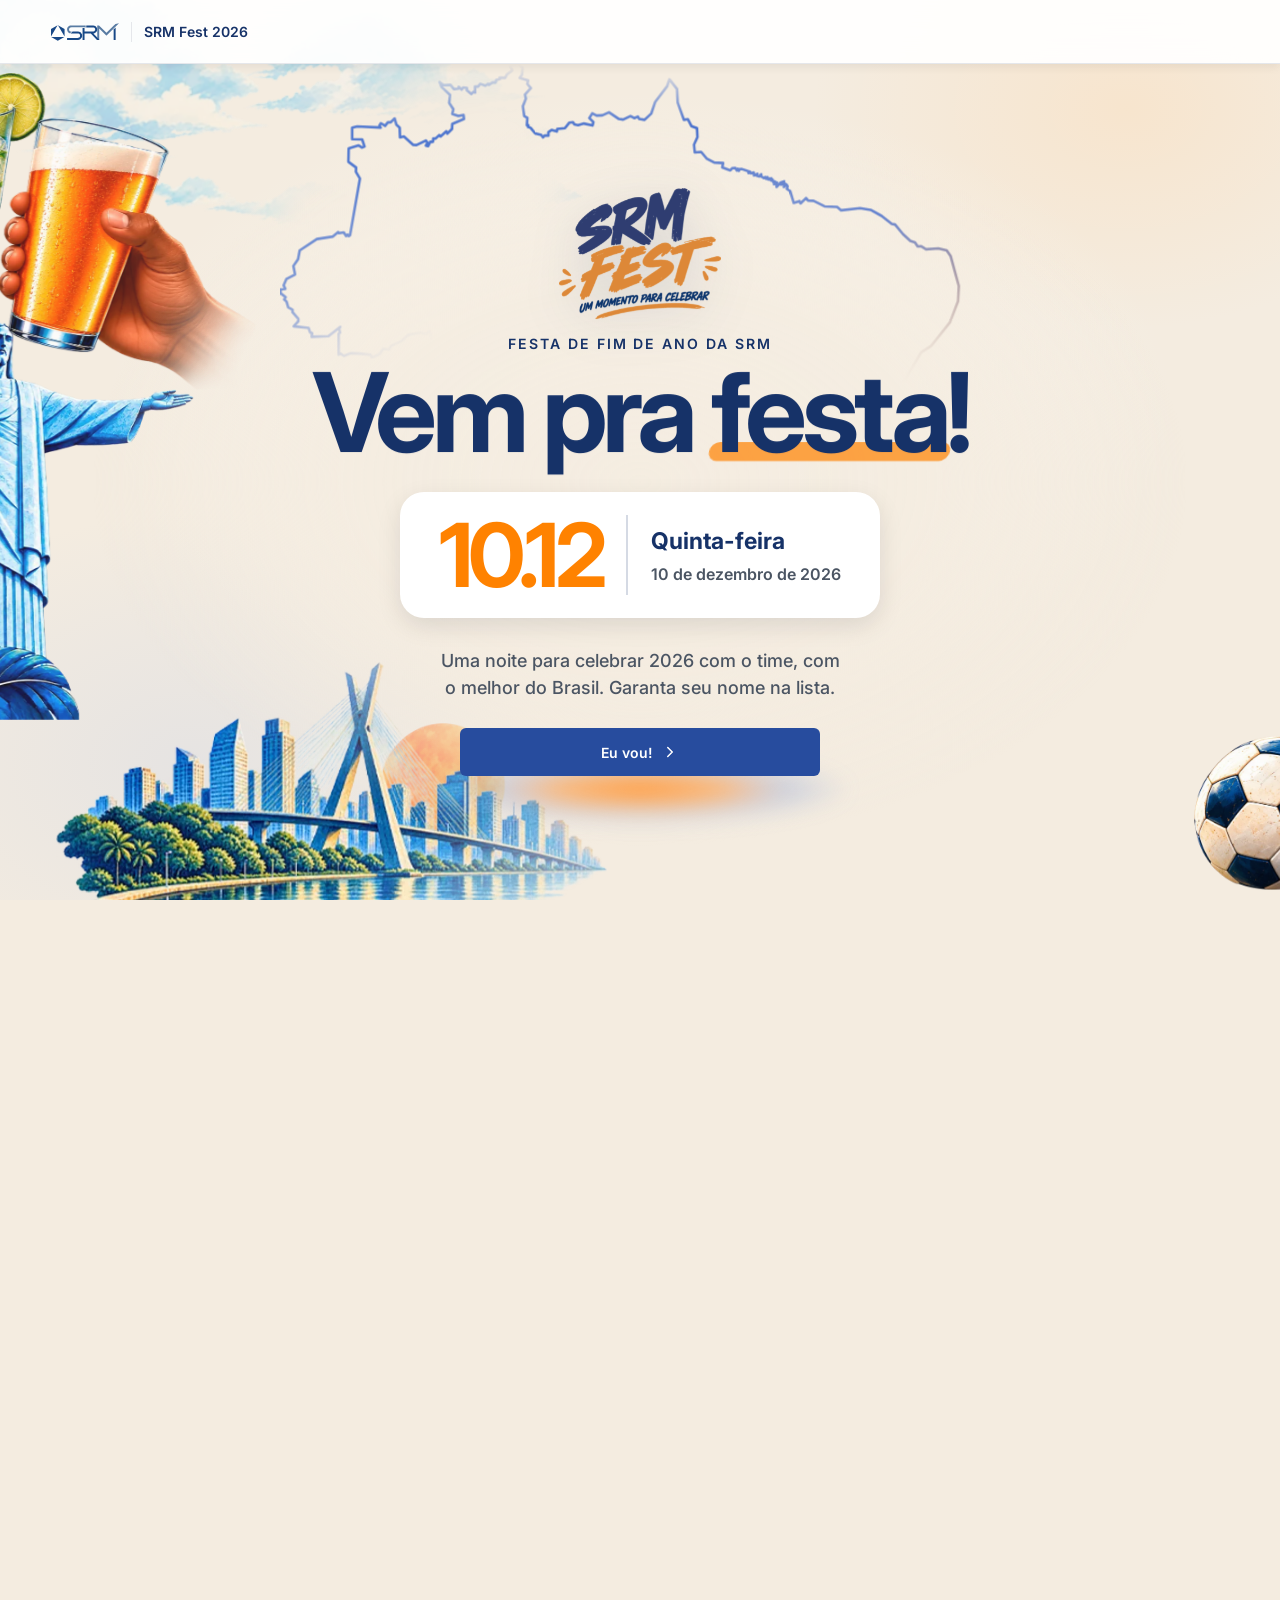
==== commit 11365059: "Landing /festa/: correções da revisão (Tema mais curto, rota das vans, RG de qualquer estado, contra" ====
--- a/convite/index.html
+++ b/convite/index.html
@@ -9,9 +9,9 @@
     <meta name="theme-color" content="#f4ece0" />
     <meta name="description" content="SRM Fest 2026: vem pra festa de fim de ano da SRM. Um momento para celebrar." />
     <title>SRM Fest 2026 · Vem pra festa</title>
-    <script type="module" crossorigin src="../assets/convite-BjJbcLf_.js"></script>
-    <link rel="modulepreload" crossorigin href="../assets/trava-BdWGmmNR.js">
-    <link rel="stylesheet" crossorigin href="../assets/trava-CsXxjqNo.css">
+    <script type="module" crossorigin src="../assets/convite-CvXhOLCB.js"></script>
+    <link rel="modulepreload" crossorigin href="../assets/trava-z5cT6V23.js">
+    <link rel="stylesheet" crossorigin href="../assets/trava-XlsGwoj6.css">
   </head>
   <body>
     <div id="root"></div>
--- a/assets/trava-XlsGwoj6.css
+++ b/assets/trava-XlsGwoj6.css
@@ -0,0 +1 @@
+@charset "UTF-8";@import"https://fonts.googleapis.com/css2?family=Inter:wght@400;500;600;700&display=swap";:root{--brand-1-50: #eef2fb;--brand-1-100: #d8e1f5;--brand-1-200: #b3c5ea;--brand-1-250: #92a9ef;--brand-1-300: #7f9ede;--brand-1-350: #5b81d2;--brand-1-400: #3560c9;--brand-1-500: #274c9e;--brand-1-600: #1d3f80;--brand-1-700: #163268;--brand-1-800: #0f2450;--brand-1-900: #081736;--brand-2-50: #fff4e6;--brand-2-100: #ffe6cc;--brand-2-200: #ffd4a3;--brand-2-300: #ffb875;--brand-2-400: #ff9a3d;--brand-2-500: #ff8200;--brand-2-600: #e67300;--brand-2-700: #cc6600;--brand-2-800: #a35200;--brand-2-900: #7a3d00;--core-neutral-0: #ffffff;--core-neutral-50: #f5f6f9;--core-neutral-100: #f0f2f6;--core-neutral-200: #e5e7eb;--core-neutral-300: #d1d5db;--core-neutral-400: #9ca3af;--core-neutral-500: #6b7280;--core-neutral-600: #4b5563;--core-neutral-700: #374151;--core-neutral-800: #1f2937;--core-neutral-900: #111827;--core-neutral-950: #0c0c0c;--core-green-50: #f0fdf4;--core-green-100: #dcfce7;--core-green-200: #bbf7d0;--core-green-300: #86efac;--core-green-400: #4ade80;--core-green-450: #34d399;--core-green-500: #22c55e;--core-green-600: #16a34a;--core-green-700: #047857;--core-green-800: #065f46;--core-green-900: #064e3b;--core-red-50: #fef2f2;--core-red-100: #fee2e2;--core-red-200: #fecaca;--core-red-300: #fca5a5;--core-red-400: #f87171;--core-red-500: #ef4444;--core-red-600: #dc2626;--core-red-700: #d30000;--core-red-800: #991b1b;--core-red-900: #7f1d1d;--core-amber-50: #fffbeb;--core-amber-100: #fef3c7;--core-amber-200: #fde68a;--core-amber-300: #fcd34d;--core-amber-400: #fbbf24;--core-amber-500: #f59e0b;--core-amber-600: #d97706;--core-amber-700: #b25b00;--core-amber-800: #92400e;--core-amber-900: #78350f;--teal-50: #f0fdfa;--teal-100: #ccfbf1;--teal-200: #99f6e4;--teal-300: #5eead4;--teal-500: #14b8a6;--teal-700: #0f766e;--teal-900: #134e4a;--white-a05: rgba(255, 255, 255, .05);--white-a08: rgba(255, 255, 255, .08);--white-a10: rgba(255, 255, 255, .1);--white-a15: rgba(255, 255, 255, .15);--white-a18: rgba(255, 255, 255, .18);--white-a20: rgba(255, 255, 255, .2);--white-a22: rgba(255, 255, 255, .22);--white-a30: rgba(255, 255, 255, .3);--white-a35: rgba(255, 255, 255, .35);--white-a38: rgba(255, 255, 255, .38);--white-a40: rgba(255, 255, 255, .4);--white-a45: rgba(255, 255, 255, .45);--white-a50: rgba(255, 255, 255, .5);--white-a55: rgba(255, 255, 255, .55);--white-a60: rgba(255, 255, 255, .6);--white-a65: rgba(255, 255, 255, .65);--white-a70: rgba(255, 255, 255, .7);--white-a75: rgba(255, 255, 255, .75);--white-a80: rgba(255, 255, 255, .8);--white-a82: rgba(255, 255, 255, .82);--white-a85: rgba(255, 255, 255, .85);--white-a88: rgba(255, 255, 255, .88);--error-a07: rgba(211, 0, 0, .07);--error-a12: rgba(211, 0, 0, .12);--error-a18: rgba(220, 38, 38, .18);--error-a35: rgba(211, 0, 0, .35);--error-dark-a25: rgba(153, 0, 0, .25);--accent-a07: rgba(255, 130, 0, .07);--accent-a12: rgba(255, 130, 0, .12);--accent-a35: rgba(255, 130, 0, .35);--warning-a35: rgba(217, 119, 6, .35)}:root{--brand-primary: var(--brand-1-500);--brand-primary-hover: var(--brand-1-600);--brand-primary-light: var(--brand-1-100);--brand-secondary: var(--brand-1-700);--brand-accent: var(--brand-2-500);--brand-accent-hover: var(--brand-2-700);--brand-accent-light: var(--brand-2-100);--brand-accent-strong: var(--brand-2-700);--brand-primary-dark: var(--brand-primary-hover);--brand-primary-a10: rgba(39, 76, 158, .1);--brand-primary-a15: rgba(39, 76, 158, .15);--brand-primary-a20: rgba(39, 76, 158, .2);--brand-primary-a35: rgba(39, 76, 158, .35);--brand-primary-a45: rgba(39, 76, 158, .45);--overlay-dark-a45: rgba(0, 8, 30, .45);--overlay-dark-a60: rgba(0, 8, 30, .6);--overlay-dark-a80: rgba(0, 8, 30, .8);--logo-primary: #184987;--logo-secondary: #597ca3;--text-primary: var(--core-neutral-950);--text-secondary: var(--core-neutral-500);--text-tertiary: var(--core-neutral-500);--text-placeholder: var(--core-neutral-400);--text-on-brand: var(--core-neutral-0);--text-on-accent: var(--core-neutral-0);--text-on-inverse: var(--core-neutral-0);--text-disabled: var(--core-neutral-400);--text-brand: var(--brand-primary);--text-accent: var(--brand-accent-strong);--text-on-image: rgba(255, 255, 255, .8);--text-on-image-subtle: rgba(255, 255, 255, .6);--icon-default: var(--core-neutral-500);--icon-primary: var(--brand-primary);--icon-success: var(--core-green-700);--icon-warning: var(--core-amber-700);--icon-error: var(--core-red-700);--icon-inverse: var(--core-neutral-0);--icon-glyph-brand: var(--brand-1-500);--surface-default: var(--core-neutral-0);--surface-subtle: var(--core-neutral-50);--surface-muted: #e2e6ef;--surface-brand: var(--brand-primary);--surface-inverse: #1e2b44;--surface-canvas: #f8f9fb;--surface-hover: var(--core-neutral-50);--surface-selected: #f7fafd;--border-default: var(--core-neutral-200);--border-medium: var(--core-neutral-300);--border-strong: var(--core-neutral-400);--border-brand: var(--brand-primary);--border-error: var(--core-red-600);--border-selected: var(--border-medium);--border-subtle: rgba(229, 231, 235, .7);--success-subtle: var(--core-green-200);--success-default: var(--core-green-600);--success-strong: var(--core-green-700);--success-bg: var(--core-green-50);--success-border: var(--core-green-200);--success-icon: var(--core-green-700);--warning-subtle: var(--core-amber-200);--warning-default: var(--core-amber-500);--warning-strong: var(--core-amber-700);--warning-bg: var(--core-amber-50);--warning-border: var(--core-amber-200);--warning-icon: var(--core-amber-700);--error-subtle: var(--core-red-200);--error-default: var(--core-red-600);--error-strong: var(--core-red-700);--error-bg: var(--core-red-50);--error-border: var(--core-red-200);--error-icon: var(--core-red-700);--info-subtle: var(--brand-1-100);--info-default: var(--brand-1-400);--info-strong: var(--brand-1-500);--info-bg: var(--brand-1-50);--info-border: var(--brand-1-200);--info-icon: var(--brand-1-500);--brand-primary-subtle: var(--brand-1-100);--brand-primary-default: var(--brand-1-500);--brand-primary-strong: var(--brand-1-700);--brand-primary-bg: var(--brand-1-50);--brand-primary-border: var(--brand-1-500);--brand-primary-icon: var(--brand-1-500);--feedback-info: var(--text-secondary);--feedback-info-bg: var(--core-neutral-300);--feedback-tint-info: color-mix(in srgb, var(--feedback-info) 20%, transparent);--feedback-tint-success: color-mix(in srgb, var(--success-default) 20%, transparent);--feedback-tint-warning: color-mix(in srgb, var(--warning-strong) 20%, transparent);--feedback-tint-error: color-mix(in srgb, var(--error-strong) 20%, transparent);--feedback-tint-neutral: color-mix(in srgb, var(--text-secondary) 15%, transparent);--feedback-tint-ai: color-mix(in srgb, var(--ai-accent) 20%, transparent);--feedback-chip-info: var(--feedback-info-bg);--feedback-chip-success: var(--success-subtle);--feedback-chip-warning: var(--warning-subtle);--feedback-chip-error: var(--error-subtle);--feedback-chip-brand: var(--brand-primary-light);--callout-rail-info: var(--feedback-info);--callout-rail-success: var(--success-default);--callout-rail-warning: var(--warning-strong);--callout-rail-error: var(--error-strong);--callout-rail-neutral: var(--text-tertiary);--status-pending: var(--core-neutral-400);--ai-surface: var(--brand-1-900);--ai-accent: var(--brand-primary);--ai-muted: var(--brand-primary-a15);--ai-color: var(--brand-primary);--ai-bg: var(--brand-primary-light);--avatar-blue: var(--brand-primary);--avatar-green: #1a6b4a;--avatar-purple: #7c3aed;--avatar-amber: #b45309;--avatar-crimson: #be123c;--avatar-teal: #0d6e8a;--avatar-navy: #1e2d5a;--avatar-rose: #9d174d;--avatar-slate: #475569;--avatar-indigo: #3730a3;--tag-neutral-bg: var(--core-neutral-200);--tag-neutral-color: var(--core-neutral-700);--tag-brand-bg: var(--brand-primary-light);--chip-selected-bg: var(--brand-primary-light);--chip-selected-text: var(--brand-primary);--overlay-backdrop: rgba(0, 8, 30, .6);--overlay-backdrop-light: rgba(0, 8, 30, .45);--overlay-subtle: rgba(0, 0, 0, .04);--focus-ring: 0 0 0 3px var(--brand-primary-a35);--focus-ring-brand: 0 0 0 3px var(--brand-primary-a35);--focus-ring-error: 0 0 0 3px var(--error-a35);--focus-ring-error-input: 0 0 0 3px var(--error-a18);--focus-ring-warning: 0 0 0 3px var(--warning-a35);--focus-ring-accent: 0 0 0 3px var(--accent-a35);--focus-ring-inverse: 0 0 0 3px var(--white-a35);--focus-ring-color: var(--brand-1-400);--focus-ring-width: var(--border-width-lg);--interactive-primary-active: var(--brand-1-900);--interactive-error-active: var(--core-red-800);--interactive-secondary: var(--core-neutral-100);--interactive-secondary-hover: var(--core-neutral-200);--interactive-secondary-active: var(--core-neutral-300);--interactive-on-secondary: var(--brand-primary);--interactive-accent-hover: #e67500;--interactive-accent-active: #cc6900;--interactive-accent-light: #fff0e0;--interactive-danger: var(--core-red-600);--interactive-danger-hover: #b91c1c;--interactive-danger-active: var(--core-red-800);--interactive-danger-light: var(--core-red-50);--interactive-on-danger: var(--core-neutral-0);--interactive-ghost-hover: var(--core-neutral-100);--interactive-ghost-active: var(--core-neutral-200);--nav-dark-bg: var(--white-a08);--nav-dark-bg-hover: rgba(255, 255, 255, .12);--nav-dark-bg-active: var(--white-a15);--nav-dark-border: var(--white-a30);--nav-dark-text: rgba(255, 255, 255, .75);--nav-dark-text-label: rgba(255, 255, 255, .55);--nav-dark-surface: var(--core-neutral-900);--grad-btn: linear-gradient(135deg, var(--brand-1-600) 0%, var(--brand-primary) 100%);--grad-btn-hover: linear-gradient(135deg, var(--brand-1-700) 0%, var(--brand-1-600) 100%);--grad-header: linear-gradient(180deg, var(--brand-1-900) 0%, var(--surface-inverse) 100%);--grad-divider: linear-gradient(90deg, transparent 0%, var(--border-default) 50%, transparent 100%);--grad-overlay: linear-gradient(to top, var(--shadow-overlay-lg) 0%, transparent 100%);--grad-brand: linear-gradient(135deg, var(--brand-1-800) 0%, var(--brand-1-500) 100%);--grad-ai: var(--grad-brand);--grad-ai-hero: linear-gradient(135deg, var(--brand-1-800) 0%, var(--brand-1-700) 60%, var(--brand-1-800) 100%);--chart-1: var(--brand-primary);--chart-2: var(--brand-2-500);--chart-3: var(--core-green-600);--chart-4: var(--avatar-purple);--chart-5: var(--avatar-amber);--chart-6: var(--brand-1-500);--chart-negative: var(--core-neutral-950);--chart-loss: var(--core-red-700);--chart-grid: var(--border-subtle);--chart-tone-primary: var(--brand-primary);--chart-tone-success: var(--core-green-600);--chart-tone-warning: var(--core-amber-500);--chart-tone-error: var(--core-red-600);--chart-tone-info: var(--brand-1-400);--chart-tone-neutral-1: var(--core-neutral-500);--chart-tone-neutral-2: var(--core-neutral-400);--chart-tone-neutral-3: var(--core-neutral-300);--chart-axis: var(--text-secondary);--chart-grid-line: var(--border-subtle);--chart-tooltip-bg: var(--surface-default);--chart-tooltip-color: var(--text-primary)}:root{--font-sans: "Inter", -apple-system, BlinkMacSystemFont, sans-serif;--font-mono: "JetBrains Mono", "Fira Code", "Cascadia Code", monospace;--font-family: var(--font-sans);--text-8: 8px;--text-9: 9px;--text-10: 10px;--text-11: 11px;--text-12: 12px;--text-13: 13px;--text-14: 14px;--text-15: 15px;--text-16: 16px;--text-17: 17px;--text-18: 18px;--text-19: 19px;--text-20: 20px;--text-21: 21px;--text-22: 22px;--text-23: 23px;--text-24: 24px;--text-25: 25px;--text-26: 26px;--text-27: 27px;--text-28: 28px;--text-30: 30px;--text-32: 32px;--text-36: 36px;--text-40: 40px;--text-48: 48px;--font-weight-regular: 400;--font-weight-medium: 500;--font-weight-semibold: 600;--font-weight-bold: 700;--weight-regular: var(--font-weight-regular);--weight-medium: var(--font-weight-medium);--weight-semibold: var(--font-weight-semibold);--weight-bold: var(--font-weight-bold);--text-body: var(--text-14);--text-body-sm: var(--text-13);--text-body-xs: var(--text-12);--text-caption: var(--text-11);--text-label: var(--text-12);--text-label-sm: var(--text-11);--text-heading-sm: var(--text-16);--text-heading-md: var(--text-20);--text-heading-lg: var(--text-24);--text-display: var(--text-32);--text-eyebrow: var(--text-10);--text-mono: var(--text-13);--ts-body-md: var(--text-14);--ts-body-md-weight: 400;--ts-body-sm: var(--text-13);--ts-body-sm-weight: 400;--ts-label-md: var(--text-12);--ts-label-md-weight: 500;--ts-label-sm: var(--text-11);--ts-label-sm-weight: 600;--ts-caption: var(--text-11);--ts-caption-weight: 400;--ts-heading-sm: var(--text-16);--ts-heading-sm-weight: 700;--ts-heading-md: var(--text-20);--ts-heading-md-weight: 700;--ts-heading-lg: var(--text-24);--ts-heading-lg-weight: 800;--ts-eyebrow: var(--text-10);--ts-eyebrow-weight: 700;--ts-mono: var(--text-13);--ts-mono-weight: 500;--leading-dense: 1.1;--leading-tight: 1.15;--leading-compact: 1.25;--leading-snug: 1.3;--leading-normal: 1.5;--leading-loose: 1.6;--tracking-eyebrow: .5px;--tracking-label: var(--tracking-eyebrow);--tracking-nav: .33px;--tracking-tight: .01em;--tracking-widened: .06em}:root{--space-05: 2px;--space-1: 4px;--space-2: 8px;--space-3: 12px;--space-4: 16px;--space-5: 20px;--space-6: 24px;--space-7: 28px;--space-8: 32px;--space-9: 36px;--space-10: 40px;--space-11: 44px;--space-12: 48px;--space-13: 52px;--space-14: 56px;--breakpoint-sm: 480px;--breakpoint-md: 768px;--breakpoint-lg: 1024px;--breakpoint-xl: 1280px;--breakpoint-2xl: 1440px;--padding-page: 56px;--padding-page-mobile: 20px;--padding-section: 40px;--gap-section: 32px;--padding-card: 24px;--padding-card-sm: 16px;--padding-card-x: 24px;--padding-card-y: 24px;--gap-card: 16px;--gap-card-lg: 24px;--gap-form: 16px;--gap-form-group: 24px;--gap-form-inline: 8px;--modal-width: 540px;--modal-width-mobile: calc(100vw - var(--space-6));--toast-width: min(360px, calc(100vw - var(--space-12)));--drawer-width: 45vw;--drawer-width-mobile: 88vw;--drawer-width-min: 420px;--drawer-width-sm: 30vw;--drawer-width-lg: 65vw;--input-height-sm: 40px;--input-height-md: 48px;--nav-height: 80px;--nav-height-scroll: 64px;--bottom-nav-height: 64px;--app-header-height: 56px;--height-row-compact: 40px;--height-row-md: 56px;--height-table-header: 44px;--height-table-header-compact: 36px;--height-pagination: 52px;--width-form-max: 444px;--width-panel-min: 420px;--width-card-min: 220px}:root{--radius-none: 0px;--radius-xxs: 2px;--radius-xs: 2px;--radius-sm: 4px;--radius-md: 6px;--radius-lg: 8px;--radius-xl: 12px;--radius-2xl: 16px;--radius-3xl: 24px;--radius-full: 9999px;--radius-modal: 24px;--radius-button: 6px;--radius-input: 8px;--radius-card: 16px}:root{--shadow-overlay: rgba(0, 8, 30, .5);--shadow-overlay-sm: rgba(0, 8, 30, .35);--shadow-overlay-lg: rgba(0, 8, 30, .6);--shadow-sm: 0 1px 3px rgba(0, 0, 0, .08);--shadow-md: 0 4px 12px rgba(0, 0, 0, .12);--shadow-lg: 0 8px 24px rgba(0, 0, 0, .16);--shadow-xl: 0 20px 40px rgba(0, 8, 30, .15);--shadow-card: 0 8px 24px rgba(0, 8, 30, .1);--shadow-drawer: -8px 0 40px rgba(0, 8, 30, .14);--shadow-nav: 0 4px 8px rgba(0, 0, 0, .06);--shadow-thumb: 0 1px 4px rgba(0, 0, 0, .2);--shadow-modal: 0px 20px 30px rgba(0, 8, 30, .3);--shadow-popover: 0 2px 6px rgba(0, 8, 30, .08), 0 12px 32px rgba(0, 8, 30, .16);--shadow-brand-glow: 0 4px 16px rgba(39, 88, 181, .45)}:root{--border-width-sm: 1px;--border-width-md: 1.5px;--border-width-lg: 2px;--border-width-xl: 3px}:root{--duration-fast: .1s;--duration-normal: .15s;--duration-slow: .2s;--duration-slower: .3s;--easing-default: ease;--easing-standard: cubic-bezier(.4, 0, .2, 1);--easing-spring: cubic-bezier(.16, 1, .3, 1)}:root{--z-base: 0;--z-dropdown: 50;--z-select: 100;--z-sticky: 200;--z-overlay: 500;--z-modal: 1000;--z-drawer: 1100;--z-notification: 1200;--z-tooltip: 1500;--z-toast: 9999}:root{--opacity-disabled: .5;--opacity-subtle: .6;--opacity-overlay: .7;--height-button-sm: 32px;--height-button-md: 40px;--height-button-lg: 48px;--icon-xs: 10px;--icon-sm: 14px;--icon-md: 18px;--icon-lg: 24px;--icon-xl: 32px;--avatar-size-xs: 20px;--avatar-size-sm: 24px;--avatar-size-md: 32px;--avatar-size-lg: 40px;--avatar-size-xl: 48px;--avatar-size-2xl: 80px;--avatar-size-collab: 36px;--skeleton-gradient: linear-gradient( 90deg, var(--surface-muted) 25%, var(--surface-subtle) 50%, var(--surface-muted) 75% );--hero-banner-height: 240px;--hero-landscape-height: 200px;--hero-portrait-width: 280px;--hero-portrait-height: 360px;--toast-circle-size: 40px;--toast-circle-size-sm: 30px;--toast-circle-success: var(--feedback-tint-success);--toast-circle-error: var(--feedback-tint-error);--toast-circle-warning: var(--feedback-tint-warning);--toast-circle-info: var(--feedback-tint-info);--toast-circle-neutral: var(--feedback-tint-neutral);--height-input: 44px;--iasrm-avatar-sm: 32px;--iasrm-avatar-md: 40px;--iasrm-avatar-lg: 56px;--iasrm-avatar-glyph-sm: 18px;--iasrm-avatar-glyph-md: 22px;--iasrm-avatar-glyph-lg: 32px;--iasrm-bubble-tail-radius: 3px;--iasrm-bubble-content-gap: 0;--iasrm-bubble-time-gap: 5px;--iasrm-bubble-time-dot: 6px;--iasrm-typing-dot: 7px;--iasrm-typing-dot-gap: 5px;--iasrm-embed-max-width: 340px;--iasrm-drawer-width-sm: 30vw;--iasrm-drawer-width-md: 40vw;--iasrm-drawer-width-lg: 55vw;--iasrm-drawer-min-sm: 380px;--iasrm-drawer-min-md: 420px;--iasrm-drawer-min-lg: 560px;--iasrm-fab-size: 56px;--iasrm-overlay-width: 60vw;--iasrm-overlay-max-height: 860px;--iasrm-overlay-inset-block: 80px;--iasrm-scrim-blur: 3px;--concierge-avatar-sm: 32px;--concierge-avatar-md: 40px;--concierge-avatar-lg: 52px;--concierge-avatar-svg-sm: 14px;--concierge-avatar-svg-md: 18px;--concierge-avatar-svg-lg: 22px;--dropdown-max-height: 240px;--modal-max-width-sm: 420px;--modal-max-width-md: 580px;--modal-max-width-lg: 720px;--modal-max-width-xl: 960px;--modal-min-height-sm: 360px;--modal-min-height-md: 420px;--modal-min-height-lg: 480px;--modal-min-height-xl: 540px}[data-theme=dark]{--surface-canvas: #0f1420;--surface-default: #171d2c;--surface-subtle: #1d2434;--surface-muted: #26304a;--surface-brand: var(--brand-1-700);--surface-inverse: #f0f5fd;--surface-hover: #212a3e;--surface-selected: #22304d;--text-primary: rgba(255, 255, 255, .9);--text-secondary: rgba(255, 255, 255, .62);--text-tertiary: var(--core-neutral-400);--text-placeholder: var(--core-neutral-600);--text-disabled: rgba(255, 255, 255, .24);--text-on-brand: rgba(255, 255, 255, .9);--text-on-inverse: var(--core-neutral-950);--text-brand: var(--brand-1-350);--text-accent: #ffa64d;--icon-default: rgba(255, 255, 255, .55);--icon-primary: var(--brand-1-350);--icon-inverse: var(--brand-1-900);--icon-glyph-brand: var(--brand-1-250);--border-default: rgba(255, 255, 255, .14);--border-medium: rgba(255, 255, 255, .24);--border-strong: rgba(255, 255, 255, .3);--border-brand: var(--brand-1-400);--border-selected: var(--border-medium);--border-subtle: rgba(255, 255, 255, .08);--success-subtle: #0a2418;--success-strong: var(--core-green-300);--success-default: var(--core-green-450);--warning-subtle: #3a340e;--warning-strong: var(--core-amber-400);--warning-default: var(--core-amber-400);--error-subtle: #331621;--error-strong: var(--core-red-400);--error-default: var(--core-red-400);--feedback-info-bg: #1c2638;--feedback-info: var(--text-secondary);--feedback-tint-info: #33415a;--feedback-tint-success: #1c4a37;--feedback-tint-warning: #57502f;--feedback-tint-error: #55293a;--feedback-tint-neutral: #3c4250;--feedback-tint-ai: #2a4a7a;--feedback-chip-info: #414652;--feedback-chip-success: #2f5341;--feedback-chip-warning: #5c4626;--feedback-chip-error: #6b3a43;--feedback-chip-brand: #2a4a7a;--callout-rail-info: #9ca3af;--callout-rail-success: #22c55e;--callout-rail-warning: var(--core-amber-400);--callout-rail-error: #f87171;--callout-rail-neutral: #9ca3af;--ai-color: var(--brand-1-300);--ai-bg: var(--brand-primary-light);--ai-accent: var(--brand-1-350);--grad-ai-hero: linear-gradient(135deg, var(--surface-default) 0%, var(--surface-muted) 60%, var(--surface-default) 100%);--tag-neutral-bg: #2a3346;--tag-neutral-color: var(--text-primary);--tag-brand-bg: var(--brand-primary-light);--chip-selected-bg: var(--white-a70);--chip-selected-text: var(--text-on-inverse);--brand-primary: var(--brand-1-400);--brand-primary-hover: var(--brand-1-350);--brand-primary-light: #14284a;--brand-accent-light: #4a2f12;--brand-accent-strong: var(--text-accent);--overlay-backdrop: rgba(0, 0, 0, .75);--overlay-backdrop-light: rgba(0, 0, 0, .55);--overlay-subtle: rgba(255, 255, 255, .04);--focus-ring: 0 0 0 3px var(--white-a30);--focus-ring-brand: 0 0 0 3px var(--white-a30);--nav-dark-bg: rgba(240, 245, 253, .06);--nav-dark-bg-hover: rgba(240, 245, 253, .1);--nav-dark-bg-active: rgba(240, 245, 253, .14);--nav-dark-border: rgba(240, 245, 253, .18);--nav-dark-text: rgba(240, 245, 253, .75);--nav-dark-text-label: rgba(255, 255, 255, .45);--skeleton-gradient: linear-gradient( 90deg, rgba(255, 255, 255, .04) 25%, rgba(255, 255, 255, .08) 50%, rgba(255, 255, 255, .04) 75% );--shadow-card: 0 4px 16px rgba(0, 0, 0, .4);--shadow-drawer: -8px 0 40px rgba(0, 0, 0, .5);--shadow-modal: 0 20px 40px rgba(0, 0, 0, .55);--shadow-popover: 0 2px 6px rgba(0, 0, 0, .35), 0 12px 32px rgba(0, 0, 0, .55);--shadow-lg: 0 8px 24px rgba(0, 0, 0, .45);--shadow-xl: 0 20px 40px rgba(0, 0, 0, .55);--interactive-secondary: #1d2434;--interactive-secondary-hover: #26304a;--interactive-secondary-active: #2e3a52;--interactive-on-secondary: rgba(255, 255, 255, .9);--interactive-ghost-hover: rgba(255, 255, 255, .08);--interactive-ghost-active: rgba(255, 255, 255, .12);--chart-1: var(--brand-1-300);--chart-2: var(--brand-2-400);--chart-3: var(--core-green-400);--chart-4: var(--avatar-purple);--chart-5: var(--avatar-amber);--chart-6: var(--brand-1-400);--chart-negative: var(--core-neutral-400);--chart-loss: var(--core-red-400);--chart-grid: var(--border-subtle);--chart-tone-primary: var(--brand-1-300);--chart-tone-success: var(--core-green-400);--chart-tone-warning: var(--core-amber-400);--chart-tone-error: var(--core-red-400);--chart-tone-info: var(--brand-1-500);--chart-tone-neutral-1: var(--core-neutral-400);--chart-tone-neutral-2: var(--core-neutral-500);--chart-tone-neutral-3: var(--core-neutral-600);--chart-axis: var(--text-secondary);--chart-grid-line: var(--border-subtle);--chart-tooltip-bg: var(--surface-elevated, var(--surface-subtle));--chart-tooltip-color: var(--text-primary)}@media(max-width:600px){:root{--modal-width: var(--modal-width-mobile);--drawer-width: var(--drawer-width-mobile);--drawer-width-sm: var(--drawer-width-mobile);--drawer-width-lg: var(--drawer-width-mobile);--padding-page: var(--padding-page-mobile);--padding-section: var(--space-6)}}@media(max-width:768px){:root{--padding-page: var(--space-6);--gap-section: var(--space-6);--modal-width: calc(100vw - var(--space-8))}}[data-brand=trust]{--brand-primary: #1a5276;--brand-primary-hover: #154360;--brand-secondary: #0e3350;--brand-primary-dark: var(--brand-secondary);--brand-primary-light: #d6eaf8;--brand-accent: #2e86c1;--brand-accent-hover: #1a6da5;--brand-accent-light: #d6eaf8;--brand-accent-strong: #1a5276;--brand-primary-a10: rgba(26, 82, 118, .1);--brand-primary-a15: rgba(26, 82, 118, .15);--brand-primary-a20: rgba(26, 82, 118, .2);--brand-primary-a35: rgba(26, 82, 118, .35);--brand-primary-a45: rgba(26, 82, 118, .45);--text-brand: #1a5276;--surface-brand: #1a5276;--surface-selected: #eaf4fc;--border-brand: #2e86c1;--focus-ring: 0 0 0 3px rgba(26, 82, 118, .35);--focus-ring-brand: 0 0 0 3px rgba(26, 82, 118, .35);--nav-dark-bg: rgba(255, 255, 255, .1);--nav-dark-bg-hover: rgba(255, 255, 255, .16);--nav-dark-bg-active: rgba(255, 255, 255, .2);--nav-dark-border: rgba(255, 255, 255, .2);--nav-dark-text: rgba(255, 255, 255, .9);--nav-dark-text-label: rgba(255, 255, 255, .55);--grad-btn: linear-gradient(135deg, #1a6da5 0%, #1a5276 100%);--grad-btn-hover: linear-gradient(135deg, #154360 0%, #0e3350 100%);--grad-header: linear-gradient(180deg, #0e3350 0%, #1a5276 100%);--grad-brand: linear-gradient(135deg, #0e3350 0%, #2e86c1 100%);--logo-primary: #1a5276;--logo-secondary: #2e86c1}[data-brand=hb-digital]{--brand-accent: #e67e22;--brand-accent-hover: #ca6f1e;--brand-accent-light: #fdebd0;--brand-accent-strong: #ca6f1e;--grad-btn: linear-gradient(135deg, #e67e22 0%, #ca6f1e 100%)}[data-brand=hb-institucional]{--brand-1-50: #eef2fa;--brand-1-100: #dae2f5;--brand-1-200: #b3c5eb;--brand-1-300: #87a3dd;--brand-1-400: #5b81cd;--brand-1-500: #2F4AA8;--brand-1-600: #253d90;--brand-1-700: #1d3272;--brand-1-800: #142857;--brand-1-900: #0c1a3c;--brand-2-50: #faf5e8;--brand-2-100: #f2e7c8;--brand-2-200: #e8d29c;--brand-2-300: #dcb976;--brand-2-400: #d1a55b;--brand-2-500: #C8A96B;--brand-2-600: #b0925c;--brand-2-700: #8f7549;--brand-2-800: #6d5936;--brand-2-900: #4a3d24}*,*:before,*:after{box-sizing:border-box;margin:0;padding:0}html{-webkit-text-size-adjust:100%;font-size:16px;scroll-behavior:smooth}body{font-family:var(--font-sans);font-size:var(--text-14);line-height:var(--leading-normal);color:var(--text-primary);background-color:var(--surface-canvas);-webkit-font-smoothing:antialiased;-moz-osx-font-smoothing:grayscale}img,svg{display:block;max-width:100%}button,input,select,textarea{font:inherit}button{cursor:pointer;border:none;background:none;padding:0}a{color:var(--brand-primary);text-decoration:none}a:hover{text-decoration:underline}ul,ol{list-style:none}::-webkit-scrollbar{width:6px;height:6px}::-webkit-scrollbar-track{background:var(--surface-subtle)}::-webkit-scrollbar-thumb{background:var(--border-default);border-radius:var(--radius-full)}::-webkit-scrollbar-thumb:hover{background:var(--border-strong)}::selection{background-color:var(--brand-primary-light);color:var(--brand-primary)}:focus-visible{outline:2px solid var(--brand-primary);outline-offset:2px}.g2{display:grid;grid-template-columns:repeat(2,1fr);gap:var(--gap-card)}.g3{display:grid;grid-template-columns:repeat(3,1fr);gap:var(--gap-card)}.g4{display:grid;grid-template-columns:repeat(4,1fr);gap:var(--gap-card)}.g5{display:grid;grid-template-columns:repeat(5,1fr);gap:var(--gap-card)}.g2-lg{display:grid;grid-template-columns:repeat(2,1fr);gap:var(--gap-card-lg)}.g3-lg{display:grid;grid-template-columns:repeat(3,1fr);gap:var(--gap-card-lg)}.g-auto-sm{display:grid;grid-template-columns:repeat(auto-fill,minmax(200px,1fr));gap:var(--gap-card)}.g-auto-md{display:grid;grid-template-columns:repeat(auto-fill,minmax(280px,1fr));gap:var(--gap-card)}.g-auto-lg{display:grid;grid-template-columns:repeat(auto-fill,minmax(360px,1fr));gap:var(--gap-card)}.row{display:flex;align-items:center;gap:var(--space-3)}.row-lg{display:flex;align-items:center;gap:var(--space-6)}.col{display:flex;flex-direction:column;gap:var(--space-3)}.col-lg{display:flex;flex-direction:column;gap:var(--space-6)}.between{display:flex;align-items:center;justify-content:space-between}@media(max-width:768px){.g2,.g3,.g4,.g5,.g2-lg,.g3-lg{grid-template-columns:1fr}.g2.g2-keep-mobile{grid-template-columns:repeat(2,1fr)}}.page-wrap{max-width:1440px;margin:0 auto;padding:0 var(--padding-page)}@media(max-width:768px){.page-wrap{padding:0 var(--padding-page-mobile)}}._avatar_1780p_2{display:inline-flex;align-items:center;justify-content:center;flex-shrink:0;border-radius:var(--radius-full);background-color:var(--brand-primary);font-family:var(--font-sans);font-weight:var(--font-weight-semibold)}._avatarInitials_1780p_17{display:block;color:var(--text-on-brand);line-height:1;text-align:center;-webkit-user-select:none;user-select:none}._sizeXs_1780p_25{width:var(--avatar-size-xs);height:var(--avatar-size-xs);font-size:var(--text-8)}._sizeSm_1780p_31{width:var(--avatar-size-sm);height:var(--avatar-size-sm);font-size:var(--text-10)}._sizeMd_1780p_37{width:var(--avatar-size-md);height:var(--avatar-size-md);font-size:var(--text-13)}._sizeLg_1780p_43{width:var(--avatar-size-lg);height:var(--avatar-size-lg);font-size:var(--text-15)}._sizeXl_1780p_49{width:var(--avatar-size-xl);height:var(--avatar-size-xl);font-size:var(--text-17);font-weight:var(--font-weight-bold)}._sizeCollab_1780p_56{width:var(--avatar-size-collab);height:var(--avatar-size-collab);font-size:var(--text-13);font-weight:var(--font-weight-bold)}._colabCircle_1780p_63{display:inline-flex;align-items:center;justify-content:center;flex-shrink:0;width:var(--avatar-size-collab);height:var(--avatar-size-collab);border-radius:var(--radius-full);background-color:var(--brand-primary)}._colabCircleSubtle_1780p_74{background-color:var(--brand-primary-light)}._colabCircleDark_1780p_78{box-shadow:inset 0 0 0 var(--border-width-lg) var(--white-a55)}._colabCircleInverted_1780p_85{background-color:var(--white-a15);box-shadow:none}._avatarDark_1780p_90{box-shadow:inset 0 0 0 var(--border-width-lg) var(--white-a55)}._avatarInverted_1780p_94{background-color:var(--white-a15);box-shadow:none}._avatarInverted_1780p_94 ._avatarInitials_1780p_17{color:var(--core-neutral-0)}[data-theme=dark] ._avatar_1780p_2:not(._avatarDark_1780p_90):not(._avatarInverted_1780p_94){background-color:var(--white-a15)}[data-theme=dark] ._colabCircle_1780p_63:not(._colabCircleDark_1780p_78):not(._colabCircleInverted_1780p_85):not(._colabCircleSubtle_1780p_74){background-color:var(--white-a15)}._icon_th9kw_1{display:block;flex-shrink:0}._circle_1610x_1{display:flex;align-items:center;justify-content:center;flex-shrink:0;border-radius:var(--radius-full)}._circle_1610x_1 svg{display:block}._success_1610x_13{color:var(--success-default)}._error_1610x_17{color:var(--error-strong)}._warning_1610x_21{color:var(--warning-strong)}._info_1610x_25{color:var(--feedback-info)}._default_1610x_29{color:var(--icon-glyph-brand)}._accent_1610x_33{color:var(--brand-accent)}._tintChip_1610x_37._circle_1610x_1._success_1610x_13{background:var(--feedback-chip-success)}._tintChip_1610x_37._circle_1610x_1._error_1610x_17{background:var(--feedback-chip-error)}._tintChip_1610x_37._circle_1610x_1._warning_1610x_21{background:var(--feedback-chip-warning)}._tintChip_1610x_37._circle_1610x_1._info_1610x_25{background:var(--feedback-chip-info)}._tintChip_1610x_37._circle_1610x_1._default_1610x_29{background:var(--brand-primary-light)}._tintChip_1610x_37._circle_1610x_1._accent_1610x_33{background:var(--brand-accent-light)}._tintWell_1610x_61._circle_1610x_1._success_1610x_13{background:var(--feedback-tint-success)}._tintWell_1610x_61._circle_1610x_1._error_1610x_17{background:var(--feedback-tint-error)}._tintWell_1610x_61._circle_1610x_1._warning_1610x_21{background:var(--feedback-tint-warning)}._tintWell_1610x_61._circle_1610x_1._info_1610x_25{background:var(--feedback-tint-info)}._tintWell_1610x_61._circle_1610x_1._default_1610x_29{background:var(--brand-primary-light)}._tintWell_1610x_61._circle_1610x_1._accent_1610x_33{background:var(--feedback-tint-ai)}._bare_1610x_85{display:inline-flex;align-items:center;background:none;color:inherit}._spinning_1610x_92{animation:_ds-icon-spin_1610x_1 1s linear infinite}@keyframes _ds-icon-spin_1610x_1{0%{transform:rotate(0)}to{transform:rotate(360deg)}}@media(prefers-reduced-motion:reduce){._spinning_1610x_92{animation:none}}._popover_147j9_2{z-index:var(--z-dropdown)}._popover_147j9_2[data-entering]{animation:_overlayIn_147j9_1 var(--duration-fast) var(--easing-default)}._popover_147j9_2[data-exiting]{animation:_overlayIn_147j9_1 var(--duration-fast) var(--easing-default) reverse}@keyframes _overlayIn_147j9_1{0%{opacity:0;transform:translateY(-4px)}to{opacity:1;transform:translateY(0)}}._panel_147j9_22{background-color:var(--surface-default);border:var(--border-width-sm) solid var(--border-default);border-radius:var(--radius-button);box-shadow:var(--shadow-popover);outline:none;font-family:var(--font-sans);overflow:hidden;min-width:var(--overlay-min-width, 260px);max-width:var(--overlay-max-width, none);padding:var(--overlay-padding, var(--space-4))}._panelMenu_147j9_35{padding:var(--overlay-padding, var(--space-1) 0)}._menu_147j9_39{outline:none}._menuItem_147j9_43{display:flex;align-items:center;gap:var(--space-2);padding:var(--space-2) var(--space-4);font-size:var(--text-13);color:var(--text-primary);cursor:pointer;outline:none;transition:background-color var(--duration-fast) var(--easing-default)}._menuItem_147j9_43[data-hovered],._menuItem_147j9_43[data-focused]{background-color:var(--interactive-ghost-hover)}._menuItem_147j9_43[data-focus-visible]{box-shadow:inset var(--focus-ring)}._menuItemIcon_147j9_66{flex-shrink:0;color:var(--text-secondary);display:inline-flex;align-items:center}._menuItemDanger_147j9_73{color:var(--error-strong);border-top:var(--border-width-sm) solid var(--border-default)}._menuItemDanger_147j9_73 ._menuItemIcon_147j9_66{color:var(--error-strong)}@media(prefers-reduced-motion:reduce){._popover_147j9_2,._menuItem_147j9_43{animation:none!important;transition:none}}._trigger_6z5e7_2{display:inline-flex;align-items:center;gap:var(--space-2);padding:var(--space-2) var(--space-3);min-height:calc(var(--avatar-size-md) + var(--space-2) * 2 + var(--border-width-sm) * 2);border-radius:var(--radius-button);border:var(--border-width-sm) solid transparent;background-color:transparent;cursor:pointer;font-family:var(--font-sans);text-align:left;transition:background-color var(--duration-normal),border-color var(--duration-normal)}._trigger_6z5e7_2:focus{outline:none;box-shadow:none}._trigger_6z5e7_2[data-focus-visible]{outline:none;box-shadow:var(--focus-ring)}._triggerOutlined_6z5e7_30{background-color:var(--surface-default);border-color:var(--border-default)}._triggerOutlined_6z5e7_30[data-hovered]{background-color:var(--surface-hover)}._triggerOutlined_6z5e7_30[aria-expanded=true]{background-color:var(--surface-subtle);border-color:var(--border-medium)}._triggerOutlined_6z5e7_30._triggerDark_6z5e7_44{background-color:var(--white-a08);border-color:var(--white-a30)}._triggerOutlined_6z5e7_30._triggerDark_6z5e7_44[data-hovered],._triggerOutlined_6z5e7_30._triggerDark_6z5e7_44[aria-expanded=true]{background-color:var(--white-a15)}._triggerOutlined_6z5e7_30._triggerDark_6z5e7_44[aria-expanded=true]{border-color:var(--white-a55)}._triggerGhost_6z5e7_60[data-hovered],._triggerGhost_6z5e7_60[aria-expanded=true]{background-color:var(--surface-hover)}._triggerGhost_6z5e7_60._triggerDark_6z5e7_44[data-hovered],._triggerGhost_6z5e7_60._triggerDark_6z5e7_44[aria-expanded=true]{background-color:var(--white-a08)}._triggerCollab_6z5e7_70{min-width:0}._triggerCollab_6z5e7_70[data-hovered]:not([aria-expanded=true]){border-color:var(--border-medium)}._triggerText_6z5e7_78{min-width:0;max-width:200px;text-align:left}._triggerTitle_6z5e7_84{display:block;font-size:var(--text-13);font-weight:var(--font-weight-semibold);color:var(--text-primary);line-height:17px;white-space:nowrap;overflow:hidden;text-overflow:ellipsis}._triggerSubtitle_6z5e7_95{display:block;font-size:var(--text-11);font-weight:var(--font-weight-regular);color:var(--text-tertiary);line-height:15px;white-space:nowrap;overflow:hidden;text-overflow:ellipsis}._triggerCompany_6z5e7_106 ._triggerTitle_6z5e7_84{font-size:var(--text-14);line-height:20px}._triggerDark_6z5e7_44 ._triggerTitle_6z5e7_84{color:var(--core-neutral-0)}._triggerDark_6z5e7_44 ._triggerSubtitle_6z5e7_95{color:var(--white-a80)}._chevron_6z5e7_121{display:inline-flex;align-items:center;justify-content:center;width:var(--space-5);height:var(--space-5);flex-shrink:0;margin-left:var(--space-1);color:var(--text-secondary);transform-origin:50% 50%;transition:transform var(--duration-normal)}._chevron_6z5e7_121 svg{display:block}._trigger_6z5e7_2[aria-expanded=true] ._chevron_6z5e7_121{transform:rotate(180deg)}._triggerDark_6z5e7_44 ._chevron_6z5e7_121{color:var(--white-a55)}@media(prefers-reduced-motion:reduce){._trigger_6z5e7_2,._chevron_6z5e7_121{transition:none;animation:none!important}}._group_17gcj_1{display:inline-flex;align-items:center;gap:var(--space-2);font-family:var(--font-sans);text-align:left}._labelLines_17gcj_13{min-width:0}._labelLine1_17gcj_17{margin:0;font-size:var(--text-13);font-weight:var(--font-weight-semibold);color:var(--text-primary);line-height:18px}._labelLine2_17gcj_25{margin:0;font-size:var(--text-11);font-weight:var(--font-weight-regular);color:var(--text-secondary);line-height:16px}._labelLine1Dark_17gcj_33{color:var(--core-neutral-0)}._labelLine2Dark_17gcj_37{color:var(--white-a80)}._companyLines_17gcj_45{min-width:0}._companyName_17gcj_49{margin:0;font-size:var(--text-14);font-weight:var(--font-weight-semibold);color:var(--text-primary);line-height:20px}._companyCnpj_17gcj_57{margin:0;font-size:var(--text-11);font-weight:var(--font-weight-regular);color:var(--text-tertiary);line-height:16px}._companyNameDark_17gcj_65{color:var(--core-neutral-0)}._companyCnpjDark_17gcj_69{color:var(--white-a80)}._colabLines_17gcj_77{min-width:0}._colabEmail_17gcj_81{margin:0;font-size:var(--text-13);font-weight:var(--font-weight-semibold);color:var(--text-primary);line-height:18px;overflow:hidden;text-overflow:ellipsis;white-space:nowrap}._colabCompany_17gcj_92{margin:0;font-size:var(--text-11);color:var(--text-tertiary);line-height:15px}._colabEmailDark_17gcj_99{color:var(--core-neutral-0)}._colabCompanyDark_17gcj_103{color:var(--white-a80)}._avatar_10n0z_1{position:relative;display:inline-flex;align-items:center;justify-content:center;overflow:hidden;flex-shrink:0;font-family:var(--font-family);font-weight:var(--font-weight-semibold);color:var(--text-secondary)}._avatar_10n0z_1:has(._fallback_10n0z_13){background:var(--surface-default);border:var(--border-width-sm) solid var(--border-default)}._circle_10n0z_18{border-radius:var(--radius-full)}._img_10n0z_22{position:relative;z-index:1;width:100%;height:100%;object-fit:contain}._fallback_10n0z_13{position:absolute;top:0;right:0;bottom:0;left:0;display:flex;align-items:center;justify-content:center;line-height:1;-webkit-user-select:none;user-select:none}._xs_10n0z_40{width:var(--avatar-size-xs);height:var(--avatar-size-xs)}._xs_10n0z_40 ._fallback_10n0z_13{font-size:var(--text-8)}._sm_10n0z_49{width:var(--avatar-size-sm);height:var(--avatar-size-sm)}._sm_10n0z_49 ._fallback_10n0z_13{font-size:var(--text-9)}._md_10n0z_58{width:var(--avatar-size-md);height:var(--avatar-size-md)}._md_10n0z_58 ._fallback_10n0z_13{font-size:var(--text-11)}._lg_10n0z_67{width:var(--avatar-size-lg);height:var(--avatar-size-lg)}._lg_10n0z_67 ._fallback_10n0z_13{font-size:var(--text-14)}._xl_10n0z_76{width:var(--avatar-size-xl);height:var(--avatar-size-xl)}._xl_10n0z_76 ._fallback_10n0z_13{font-size:var(--text-17)}._2xl_10n0z_85{width:var(--avatar-size-2xl);height:var(--avatar-size-2xl)}._2xl_10n0z_85 ._fallback_10n0z_13{font-size:var(--text-23)}._group_1yr07_1{display:inline-flex;align-items:center;font-family:var(--font-family)}._item_1yr07_7{flex-shrink:0;margin-left:calc(var(--space-2) * -1);box-shadow:0 0 0 var(--border-width-lg) var(--surface-default)}._item_1yr07_7:first-child{margin-left:0}._itemSpaced_1yr07_17{flex-shrink:0;margin-left:var(--space-1)}._itemSpaced_1yr07_17:first-child{margin-left:0}._more_1yr07_26{display:inline-flex;align-items:center;justify-content:center;background:var(--surface-hover);color:var(--text-secondary);font-size:var(--text-11);font-weight:var(--font-weight-semibold);border-radius:var(--radius-full)}._xs_1yr07_37{width:var(--avatar-size-xs);height:var(--avatar-size-xs)}._sm_1yr07_42{width:var(--avatar-size-sm);height:var(--avatar-size-sm)}._md_1yr07_47{width:var(--avatar-size-md);height:var(--avatar-size-md)}._lg_1yr07_52{width:var(--avatar-size-lg);height:var(--avatar-size-lg)}._xl_1yr07_57{width:var(--avatar-size-xl);height:var(--avatar-size-xl)}._2xl_1yr07_62{width:var(--avatar-size-2xl);height:var(--avatar-size-2xl)}._button_el195_2{position:relative;display:inline-flex;align-items:center;justify-content:center;gap:var(--space-2);padding:var(--space-3) var(--space-4);overflow:hidden;border:none;border-radius:var(--radius-button);font-family:var(--font-sans);font-weight:600;letter-spacing:var(--tracking-tight);white-space:nowrap;-webkit-user-select:none;user-select:none;cursor:pointer;outline:none;transition:background-color var(--duration-normal) var(--easing-default),color var(--duration-normal) var(--easing-default),border-color var(--duration-normal) var(--easing-default)}._button_el195_2[data-disabled]{cursor:not-allowed}._content_el195_26{position:relative;z-index:1;display:inline-flex;align-items:center;gap:var(--space-2)}._spinner_el195_34{animation:_spin_el195_34 1s linear infinite}@keyframes _spin_el195_34{to{transform:rotate(360deg)}}._sizeSm_el195_43{height:var(--space-8);font-size:var(--text-11)}._sizeMd_el195_48{height:var(--space-10);font-size:var(--text-13)}._sizeLg_el195_53{height:var(--space-12);font-size:var(--text-14)}._fullWidth_el195_58{width:100%}._primary_el195_62:before{content:"";position:absolute;top:0;right:0;bottom:0;left:0;z-index:0;border-radius:var(--radius-button);background-color:var(--brand-primary-hover);transform:translate(-101%);transition:transform var(--duration-slow) ease-out}._primary_el195_62[data-hovered]:before{transform:translate(0)}._primary_el195_62{background-color:var(--brand-primary);color:var(--text-on-brand)}._primary_el195_62[data-pressed]{background-color:var(--interactive-primary-active)}._primary_el195_62[data-disabled]:not(._loading_el195_82){background-color:var(--surface-muted);color:var(--text-disabled)}._primary_el195_62._dark_el195_86,[data-theme=dark] ._primary_el195_62{background-color:var(--brand-primary);color:var(--text-on-brand)}._primary_el195_62._dark_el195_86:before,[data-theme=dark] ._primary_el195_62:before{background-color:var(--brand-primary-hover)}._primary_el195_62._dark_el195_86[data-pressed],[data-theme=dark] ._primary_el195_62[data-pressed]{background-color:var(--brand-primary-hover)}._primary_el195_62._dark_el195_86[data-disabled]:not(._loading_el195_82),[data-theme=dark] ._primary_el195_62[data-disabled]:not(._loading_el195_82){background-color:var(--white-a20);color:var(--white-a40)}._destructive_el195_103:before{content:"";position:absolute;top:0;right:0;bottom:0;left:0;z-index:0;border-radius:var(--radius-button);background-color:var(--error-dark-a25);transform:translate(-101%);transition:transform var(--duration-slow) ease-out}._destructive_el195_103[data-hovered]:before{transform:translate(0)}._destructive_el195_103{background-color:var(--error-strong);color:var(--text-on-brand)}._destructive_el195_103[data-disabled]:not(._loading_el195_82){background-color:var(--surface-muted);color:var(--text-disabled)}[data-theme=dark] ._destructive_el195_103,._destructive_el195_103._dark_el195_86{background-color:var(--interactive-danger);color:var(--text-on-brand)}._accent_el195_134:before{content:"";position:absolute;top:0;right:0;bottom:0;left:0;z-index:0;border-radius:var(--radius-button);background-color:var(--brand-accent-hover);transform:translate(-101%);transition:transform var(--duration-slow) ease-out}._accent_el195_134[data-hovered]:before{transform:translate(0)}._accent_el195_134{background-color:var(--brand-accent);color:var(--text-on-accent)}._accent_el195_134[data-pressed]{background-color:var(--brand-accent-hover)}._accent_el195_134[data-disabled]:not(._loading_el195_82){background-color:var(--surface-muted);color:var(--text-disabled)}._secondary_el195_159{background-color:transparent;background-image:radial-gradient(ellipse at center,var(--brand-primary-light) 0%,transparent 70%);background-repeat:no-repeat;background-position:center;background-size:0% 0%}._secondary_el195_159[data-hovered]{background-size:250% 500%}._secondary_el195_159{box-shadow:inset 0 0 0 var(--border-width-md) var(--border-brand);color:var(--brand-primary);transition:background-size var(--duration-slower) var(--easing-standard),box-shadow var(--duration-normal) var(--easing-default),color var(--duration-normal) var(--easing-default)}._secondary_el195_159[data-disabled]:not(._loading_el195_82){box-shadow:inset 0 0 0 var(--border-width-md) var(--border-medium);color:var(--text-disabled)}._secondary_el195_159._dark_el195_86,[data-theme=dark] ._secondary_el195_159{background-color:transparent;background-image:radial-gradient(ellipse at center,var(--white-a15) 0%,transparent 70%);background-repeat:no-repeat;background-position:center;background-size:0% 0%}._secondary_el195_159._dark_el195_86[data-hovered],[data-theme=dark] ._secondary_el195_159[data-hovered]{background-size:250% 500%}._secondary_el195_159._dark_el195_86,[data-theme=dark] ._secondary_el195_159{box-shadow:inset 0 0 0 var(--border-width-md) var(--white-a50);color:var(--text-on-brand)}._secondary_el195_159._dark_el195_86[data-hovered],[data-theme=dark] ._secondary_el195_159[data-hovered]{box-shadow:inset 0 0 0 var(--border-width-md) var(--white-a85)}._secondary_el195_159._dark_el195_86[data-pressed],[data-theme=dark] ._secondary_el195_159[data-pressed]{background-color:var(--white-a10)}._secondary_el195_159._dark_el195_86[data-disabled]:not(._loading_el195_82),[data-theme=dark] ._secondary_el195_159[data-disabled]:not(._loading_el195_82){box-shadow:inset 0 0 0 var(--border-width-md) var(--white-a20);color:var(--white-a35)}._secondaryDestructive_el195_203{background-color:transparent;background-image:radial-gradient(ellipse at center,var(--error-subtle) 0%,transparent 70%);background-repeat:no-repeat;background-position:center;background-size:0% 0%}._secondaryDestructive_el195_203[data-hovered]{background-size:250% 500%}._secondaryDestructive_el195_203{box-shadow:inset 0 0 0 var(--border-width-md) var(--error-strong);color:var(--error-strong);transition:background-size var(--duration-slower) var(--easing-standard),box-shadow var(--duration-normal) var(--easing-default)}._secondaryDestructive_el195_203[data-disabled]:not(._loading_el195_82){box-shadow:inset 0 0 0 var(--border-width-md) var(--border-medium);color:var(--text-disabled);opacity:.5}._secondaryDestructive_el195_203._dark_el195_86,[data-theme=dark] ._secondaryDestructive_el195_203{box-shadow:inset 0 0 0 var(--border-width-md) var(--interactive-danger);color:var(--interactive-danger)}._secondaryDestructive_el195_203._dark_el195_86[data-disabled]:not(._loading_el195_82),[data-theme=dark] ._secondaryDestructive_el195_203[data-disabled]:not(._loading_el195_82){box-shadow:inset 0 0 0 var(--border-width-md) var(--white-a20);color:var(--white-a35)}._secondaryAccent_el195_236{background-color:transparent;background-image:radial-gradient(ellipse at center,var(--brand-accent-light) 0%,transparent 70%);background-repeat:no-repeat;background-position:center;background-size:0% 0%}._secondaryAccent_el195_236[data-hovered]{background-size:250% 500%}._secondaryAccent_el195_236{box-shadow:inset 0 0 0 var(--border-width-md) var(--brand-accent);color:var(--brand-accent);transition:background-size var(--duration-slower) var(--easing-standard),box-shadow var(--duration-normal) var(--easing-default)}._secondaryAccent_el195_236[data-hovered]{color:var(--brand-accent-strong)}._secondaryAccent_el195_236[data-disabled]:not(._loading_el195_82){box-shadow:inset 0 0 0 var(--border-width-md) var(--border-medium);color:var(--text-disabled)}._ghost_el195_263{background-color:transparent;color:var(--ghost-ctx-color, var(--brand-primary))}._ghost_el195_263[data-hovered]{background-color:var(--ghost-ctx-hover-bg, var(--brand-1-100))}._ghost_el195_263[data-pressed]{background-color:var(--ghost-ctx-active-bg, var(--surface-muted))}._ghost_el195_263[data-disabled]:not(._loading_el195_82){color:var(--text-disabled)}._ghost_el195_263._dark_el195_86,[data-theme=dark] ._ghost_el195_263{color:var(--ghost-ctx-color, var(--text-on-brand))}._ghost_el195_263._dark_el195_86[data-hovered],[data-theme=dark] ._ghost_el195_263[data-hovered]{background-color:var(--ghost-ctx-hover-bg, var(--white-a08))}._ghost_el195_263._dark_el195_86[data-pressed],[data-theme=dark] ._ghost_el195_263[data-pressed]{background-color:var(--ghost-ctx-active-bg, var(--white-a15))}._ghost_el195_263._dark_el195_86[data-disabled]:not(._loading_el195_82),[data-theme=dark] ._ghost_el195_263[data-disabled]:not(._loading_el195_82){color:var(--white-a35)}._ghostDestructive_el195_289{background-color:transparent;color:var(--error-strong)}._ghostDestructive_el195_289[data-hovered]{background-color:var(--error-a07)}._ghostDestructive_el195_289[data-pressed]{background-color:var(--error-a12)}._ghostDestructive_el195_289[data-disabled]:not(._loading_el195_82){color:var(--text-disabled);opacity:.5}._ghostDestructive_el195_289._dark_el195_86,[data-theme=dark] ._ghostDestructive_el195_289{color:var(--interactive-danger)}._ghostDestructive_el195_289._dark_el195_86[data-disabled]:not(._loading_el195_82),[data-theme=dark] ._ghostDestructive_el195_289[data-disabled]:not(._loading_el195_82){color:var(--white-a35)}._ghostAccent_el195_314{background-color:transparent;color:var(--brand-accent)}._ghostAccent_el195_314[data-hovered]{background-color:var(--accent-a07);color:var(--brand-accent-strong)}._ghostAccent_el195_314[data-pressed]{background-color:var(--accent-a12)}._ghostAccent_el195_314[data-disabled]:not(._loading_el195_82){color:var(--text-disabled);opacity:.5}._link_el195_330{width:auto;height:auto;padding:0;background-color:transparent;color:var(--brand-primary);font-weight:500}._link_el195_330[data-hovered]{text-decoration:underline}._link_el195_330[data-disabled]:not(._loading_el195_82){color:var(--text-disabled);opacity:.5}._link_el195_330._dark_el195_86,[data-theme=dark] ._link_el195_330{color:var(--text-on-brand)}._link_el195_330._dark_el195_86[data-disabled]:not(._loading_el195_82),[data-theme=dark] ._link_el195_330[data-disabled]:not(._loading_el195_82){color:var(--white-a35);opacity:.5}._linkAccent_el195_353{width:auto;height:auto;padding:0;background-color:transparent;color:var(--brand-accent);font-weight:500}._linkAccent_el195_353[data-hovered]{text-decoration:underline}._linkAccent_el195_353[data-disabled]:not(._loading_el195_82){color:var(--text-disabled);opacity:.5}._button_el195_2._button_el195_2[data-focus-visible],._button_el195_2._button_el195_2[data-pressed]:not([data-disabled]){box-shadow:var(--focus-ring)}._button_el195_2._secondary_el195_159[data-focus-visible],._button_el195_2._secondary_el195_159[data-pressed]:not([data-disabled]){box-shadow:inset 0 0 0 var(--border-width-md) var(--border-brand),var(--focus-ring)}._button_el195_2._secondaryDestructive_el195_203[data-focus-visible],._button_el195_2._secondaryDestructive_el195_203[data-pressed]:not([data-disabled]){box-shadow:inset 0 0 0 var(--border-width-md) var(--error-strong),var(--focus-ring-error)}._button_el195_2._secondaryAccent_el195_236[data-focus-visible],._button_el195_2._secondaryAccent_el195_236[data-pressed]:not([data-disabled]){box-shadow:inset 0 0 0 var(--border-width-md) var(--brand-accent),var(--focus-ring-accent)}._button_el195_2._button_el195_2._link_el195_330[data-focus-visible],._button_el195_2._button_el195_2._link_el195_330[data-pressed],._button_el195_2._button_el195_2._linkAccent_el195_353[data-focus-visible],._button_el195_2._button_el195_2._linkAccent_el195_353[data-pressed]{box-shadow:none}._button_el195_2._button_el195_2._link_el195_330[data-focus-visible],._button_el195_2._button_el195_2._linkAccent_el195_353[data-focus-visible]{text-decoration:underline}._button_el195_2._destructive_el195_103[data-focus-visible],._button_el195_2._destructive_el195_103[data-pressed]:not([data-disabled]),._button_el195_2._ghostDestructive_el195_289[data-focus-visible],._button_el195_2._ghostDestructive_el195_289[data-pressed]:not([data-disabled]){box-shadow:var(--focus-ring-error)}._button_el195_2._accent_el195_134[data-focus-visible],._button_el195_2._accent_el195_134[data-pressed]:not([data-disabled]),._button_el195_2._ghostAccent_el195_314[data-focus-visible],._button_el195_2._ghostAccent_el195_314[data-pressed]:not([data-disabled]){box-shadow:var(--focus-ring-accent)}._button_el195_2._ghost_el195_263._dark_el195_86[data-focus-visible],._button_el195_2._ghost_el195_263._dark_el195_86[data-pressed]:not([data-disabled]){box-shadow:var(--focus-ring-inverse)}._button_el195_2._secondary_el195_159._dark_el195_86[data-focus-visible],._button_el195_2._secondary_el195_159._dark_el195_86[data-pressed]:not([data-disabled]){box-shadow:inset 0 0 0 var(--border-width-md) var(--white-a85),var(--focus-ring-inverse)}@media(prefers-reduced-motion:reduce){._button_el195_2,._button_el195_2:before{transition:none}._spinner_el195_34{animation:none}}._chip_12y29_2{display:inline-flex;align-items:center;gap:var(--space-2);box-sizing:border-box;border-radius:var(--radius-full);border:var(--border-width-sm) solid var(--border-medium);background:var(--surface-default);color:var(--text-secondary);font-family:var(--font-sans);font-weight:var(--font-weight-semibold);white-space:nowrap;-webkit-user-select:none;user-select:none;cursor:pointer;outline:none;transition:background-color var(--duration-normal) var(--easing-default),border-color var(--duration-normal) var(--easing-default),color var(--duration-normal) var(--easing-default)}._chip_12y29_2[data-hovered]{border-color:var(--border-brand);background:var(--surface-hover);color:var(--brand-primary)}._chip_12y29_2[data-selected]{border-color:var(--border-brand);background:var(--chip-selected-bg);color:var(--chip-selected-text)}._chip_12y29_2[data-selected][data-hovered]{background:var(--chip-selected-bg)}._chip_12y29_2[data-pressed]{background:var(--surface-subtle);box-shadow:var(--focus-ring)}[data-theme=dark]._chip_12y29_2:not([data-selected]):not([data-disabled]){background:transparent!important;border-color:var(--white-a60)!important;color:var(--white-a75)!important}[data-theme=dark]._chip_12y29_2[data-hovered]:not([data-selected]):not([data-disabled]){background:var(--white-a05)!important;border-color:var(--core-neutral-0)!important;color:var(--core-neutral-0)!important}[data-theme=dark]._chip_12y29_2[data-pressed]:not([data-selected]):not([data-disabled]){background:var(--white-a30)!important;box-shadow:0 0 0 3px var(--white-a35)!important}[data-theme=dark]._chip_12y29_2[data-selected][data-pressed]:not([data-disabled]){background:var(--chip-selected-bg)!important;border-color:transparent!important;box-shadow:0 0 0 3px var(--white-a30)!important}[data-theme=dark]._chip_12y29_2[data-focus-visible]:not([data-selected]):not([data-disabled]){outline:none!important;box-shadow:0 0 0 2px var(--white-a85)!important}[data-theme=dark]._chip_12y29_2[data-selected]:not([data-disabled]){border-color:transparent!important}._chip_12y29_2[data-disabled]{cursor:not-allowed;opacity:var(--opacity-disabled);border-color:var(--border-medium);background:var(--surface-subtle);color:var(--text-disabled)}._sizeSm_12y29_103{height:var(--space-7);padding:0 var(--space-3);font-size:var(--text-11);align-items:center}._sizeMd_12y29_110{height:var(--space-8);padding:0 var(--space-4);font-size:var(--text-13);align-items:center}._sizeLg_12y29_117{height:var(--space-9);padding:0 var(--space-5);font-size:var(--text-14);align-items:center}._hasLeadingIcon_12y29_124,._hasLeadingIcon_12y29_124 ._toggleSlot_12y29_128{gap:var(--space-2)}._removable_12y29_132{padding-right:var(--space-2);cursor:default;align-items:center;border-color:var(--brand-primary);background:var(--brand-primary-light);color:var(--brand-primary)}._toggleSlot_12y29_128{display:inline-flex;align-items:center;gap:var(--space-2);border:none;background:none;padding:0;margin:0;font:inherit;color:inherit;cursor:pointer;outline:none;height:100%}._removeButton_12y29_156{display:inline-flex;align-items:center;justify-content:center;flex-shrink:0;margin-left:var(--space-1);border:none;border-radius:var(--radius-full);background:none;padding:0;color:inherit;opacity:1;cursor:pointer;outline:none}._removeButton_12y29_156[data-pressed]{box-shadow:none}._removeButton_12y29_156[data-disabled]{cursor:not-allowed;opacity:var(--opacity-disabled)}._group_12y29_182{display:flex;flex-wrap:wrap;align-items:center;gap:var(--space-2)}@media(prefers-reduced-motion:reduce){._chip_12y29_2{transition:none}}._iconButton_1msw8_4{display:inline-flex;align-items:center;justify-content:center;flex-shrink:0;padding:0;border:none;border-radius:var(--radius-button);cursor:pointer;outline:none;transition:background-color var(--duration-normal) var(--easing-default),background-size var(--duration-slower) var(--easing-standard),color var(--duration-normal) var(--easing-default)}._sizeSm_1msw8_17{width:var(--space-7);height:var(--space-7)}._sizeMd_1msw8_22{width:var(--space-8);height:var(--space-8)}._sizeLg_1msw8_27{width:var(--height-button-md);height:var(--height-button-md)}._primary_1msw8_32{background-color:var(--brand-primary);color:var(--text-on-brand)}._primary_1msw8_32[data-hovered]{background-color:var(--brand-primary-hover)}._primary_1msw8_32[data-pressed]{background-color:var(--interactive-primary-active)}._primary_1msw8_32._dark_1msw8_43[data-pressed],[data-theme=dark] ._primary_1msw8_32[data-pressed]{background-color:var(--brand-primary-hover)}._secondary_1msw8_2{background-color:transparent;background-image:radial-gradient(ellipse at center,var(--brand-primary-light) 0%,transparent 70%);background-repeat:no-repeat;background-position:center;background-size:0% 0%}._secondary_1msw8_2[data-hovered]{background-size:250% 500%}._secondary_1msw8_2{box-shadow:inset 0 0 0 var(--border-width-md) var(--border-brand);color:var(--brand-primary)}._destructive_1msw8_67{background-color:var(--error-subtle);color:var(--error-strong)}._destructive_1msw8_67[data-hovered]{background-color:var(--error-strong);color:var(--text-on-brand)}._destructive_1msw8_67[data-pressed]{background-color:var(--interactive-error-active);color:var(--text-on-brand)}._destructive_1msw8_67._dark_1msw8_43,[data-theme=dark] ._destructive_1msw8_67{color:var(--interactive-danger)}._destructive_1msw8_67._dark_1msw8_43[data-hovered],[data-theme=dark] ._destructive_1msw8_67[data-hovered]{background-color:var(--interactive-danger);color:var(--text-on-brand)}._destructive_1msw8_67._dark_1msw8_43[data-pressed],[data-theme=dark] ._destructive_1msw8_67[data-pressed]{background-color:var(--interactive-danger-active);color:var(--text-on-brand)}._accent_1msw8_97{background-color:var(--brand-accent);color:var(--text-on-accent)}._accent_1msw8_97[data-hovered],._accent_1msw8_97[data-pressed]{background-color:var(--brand-accent-hover)}._secondaryAccent_1msw8_109{background-color:transparent;background-image:radial-gradient(ellipse at center,var(--brand-accent-light) 0%,transparent 70%);background-repeat:no-repeat;background-position:center;background-size:0% 0%}._secondaryAccent_1msw8_109[data-hovered]{background-size:250% 500%}._secondaryAccent_1msw8_109{box-shadow:inset 0 0 0 var(--border-width-md) var(--brand-accent);color:var(--brand-accent)}._secondaryAccent_1msw8_109[data-hovered]{color:var(--brand-accent-strong)}._secondaryAccent_1msw8_109[data-disabled]:not(._loading_1msw8_127){box-shadow:inset 0 0 0 var(--border-width-md) var(--border-medium);color:var(--text-disabled)}._ghostAccent_1msw8_132{background-color:transparent;color:var(--brand-accent)}._ghostAccent_1msw8_132[data-hovered]{background-color:var(--accent-a07);color:var(--brand-accent-strong)}._ghostAccent_1msw8_132[data-pressed]{background-color:var(--accent-a12)}._ghost_1msw8_132{background-color:transparent;color:var(--ghost-ctx-color, var(--brand-primary))}._ghost_1msw8_132[data-hovered]{background-color:var(--ghost-ctx-hover-bg, var(--brand-1-100))}._ghost_1msw8_132[data-pressed]{background-color:var(--ghost-ctx-active-bg, var(--interactive-ghost-active))}._dark_1msw8_43._ghost_1msw8_132,[data-theme=dark] ._ghost_1msw8_132{color:var(--ghost-ctx-color, var(--text-on-brand))}._dark_1msw8_43._ghost_1msw8_132[data-hovered],[data-theme=dark] ._ghost_1msw8_132[data-hovered]{background-color:var(--ghost-ctx-hover-bg, var(--white-a08))}._dark_1msw8_43._ghost_1msw8_132[data-pressed],[data-theme=dark] ._ghost_1msw8_132[data-pressed]{background-color:var(--ghost-ctx-active-bg, var(--white-a15))}._dark_1msw8_43._ghost_1msw8_132[data-disabled]:not(._loading_1msw8_127),[data-theme=dark] ._ghost_1msw8_132[data-disabled]:not(._loading_1msw8_127){color:var(--white-a35)}._dark_1msw8_43._secondary_1msw8_2,[data-theme=dark] ._secondary_1msw8_2{background-color:transparent;background-image:radial-gradient(ellipse at center,var(--white-a15) 0%,transparent 70%);background-repeat:no-repeat;background-position:center;background-size:0% 0%}._dark_1msw8_43._secondary_1msw8_2[data-hovered],[data-theme=dark] ._secondary_1msw8_2[data-hovered]{background-size:250% 500%}._dark_1msw8_43._secondary_1msw8_2,[data-theme=dark] ._secondary_1msw8_2{box-shadow:inset 0 0 0 var(--border-width-md) var(--white-a50);color:var(--text-on-brand)}._dark_1msw8_43._secondary_1msw8_2[data-hovered],[data-theme=dark] ._secondary_1msw8_2[data-hovered]{box-shadow:inset 0 0 0 var(--border-width-md) var(--white-a85)}._dark_1msw8_43._secondary_1msw8_2[data-pressed],[data-theme=dark] ._secondary_1msw8_2[data-pressed]{background-color:var(--white-a10)}._dark_1msw8_43._secondary_1msw8_2[data-disabled],[data-theme=dark] ._secondary_1msw8_2[data-disabled]{box-shadow:inset 0 0 0 var(--border-width-md) var(--white-a20)}._iconButton_1msw8_4[data-disabled]{background-color:var(--surface-muted);color:var(--text-disabled);cursor:not-allowed}._secondary_1msw8_2[data-disabled]{box-shadow:inset 0 0 0 var(--border-width-md) var(--border-medium)}._iconButton_1msw8_4._iconButton_1msw8_4[data-focus-visible],._iconButton_1msw8_4._iconButton_1msw8_4[data-pressed]:not([data-disabled]){box-shadow:var(--focus-ring)}._iconButton_1msw8_4._secondary_1msw8_2[data-focus-visible],._iconButton_1msw8_4._secondary_1msw8_2[data-pressed]:not([data-disabled]){box-shadow:inset 0 0 0 var(--border-width-md) var(--border-brand),var(--focus-ring)}._iconButton_1msw8_4._secondaryAccent_1msw8_109[data-focus-visible],._iconButton_1msw8_4._secondaryAccent_1msw8_109[data-pressed]:not([data-disabled]){box-shadow:inset 0 0 0 var(--border-width-md) var(--brand-accent),var(--focus-ring-accent)}._iconButton_1msw8_4._destructive_1msw8_67[data-focus-visible],._iconButton_1msw8_4._destructive_1msw8_67[data-pressed]:not([data-disabled]){box-shadow:var(--focus-ring-error)}._iconButton_1msw8_4._accent_1msw8_97[data-focus-visible],._iconButton_1msw8_4._accent_1msw8_97[data-pressed]:not([data-disabled]),._iconButton_1msw8_4._ghostAccent_1msw8_132[data-focus-visible],._iconButton_1msw8_4._ghostAccent_1msw8_132[data-pressed]:not([data-disabled]){box-shadow:var(--focus-ring-accent)}._iconButton_1msw8_4._dark_1msw8_43._secondary_1msw8_2[data-focus-visible],._iconButton_1msw8_4._dark_1msw8_43._secondary_1msw8_2[data-pressed]:not([data-disabled]),[data-theme=dark] ._iconButton_1msw8_4._secondary_1msw8_2[data-focus-visible],[data-theme=dark] ._iconButton_1msw8_4._secondary_1msw8_2[data-pressed]:not([data-disabled]){box-shadow:inset 0 0 0 var(--border-width-md) var(--white-a85),var(--focus-ring-inverse)}._iconButton_1msw8_4._dark_1msw8_43._ghost_1msw8_132[data-focus-visible],._iconButton_1msw8_4._dark_1msw8_43._ghost_1msw8_132[data-pressed]:not([data-disabled]),[data-theme=dark] ._iconButton_1msw8_4._ghost_1msw8_132[data-focus-visible],[data-theme=dark] ._iconButton_1msw8_4._ghost_1msw8_132[data-pressed]:not([data-disabled]){box-shadow:var(--focus-ring-inverse)}@media(prefers-reduced-motion:reduce){._iconButton_1msw8_4{transition:none}}._field_6v45u_2{display:flex;flex-direction:column;gap:var(--space-1);font-family:var(--font-sans);width:100%}._label_6v45u_10{font-size:var(--text-12);font-weight:500;color:var(--text-primary);display:flex;align-items:center;gap:2px}._required_6v45u_19{color:var(--error-strong)}._field_6v45u_2[data-disabled] ._label_6v45u_10{color:var(--text-disabled)}._fieldDark_6v45u_27 ._label_6v45u_10{color:var(--text-primary);font-weight:500}._fieldDark_6v45u_27 ._message_6v45u_32{color:var(--text-secondary)}._fieldDark_6v45u_27 ._messageError_6v45u_36{color:var(--error-strong)}._wrapper_6v45u_40{display:flex;align-items:center;gap:var(--space-2);border:var(--border-width-sm) solid var(--border-default);border-radius:var(--radius-input);background:var(--surface-default);cursor:text;transition:border-color var(--duration-normal) var(--easing-default),box-shadow var(--duration-normal) var(--easing-default)}._wrapper_6v45u_40:hover{border-color:var(--border-medium)}._wrapper_6v45u_40:focus-within{border-color:var(--brand-primary);box-shadow:var(--focus-ring)}._wrapper_6v45u_40._wrapperDark_6v45u_61{--text-placeholder: var(--white-a55);background:var(--white-a10);border-color:var(--border-medium)}._wrapper_6v45u_40._wrapperDark_6v45u_61:hover{border-color:var(--border-strong)}._wrapper_6v45u_40._wrapperDark_6v45u_61:focus-within{border-color:var(--border-brand);box-shadow:var(--focus-ring)}._wrapper_6v45u_40._wrapperDark_6v45u_61 ._icon_6v45u_74{color:var(--icon-default)}._wrapper_6v45u_40._wrapperDark_6v45u_61 ._input_6v45u_77{color:var(--text-primary)}._wrapper_6v45u_40._wrapperDark_6v45u_61 ._input_6v45u_77::placeholder{color:var(--text-placeholder)}._wrapper_6v45u_40._wrapperDark_6v45u_61 ._iconButton_6v45u_83{color:var(--icon-default)}._wrapper_6v45u_40._wrapperDark_6v45u_61 ._iconButton_6v45u_83:hover{color:var(--text-primary)}._wrapperFocused_6v45u_90{border-color:var(--brand-primary);box-shadow:var(--focus-ring)}._sizeSm_6v45u_95{height:var(--height-button-sm);padding-inline:var(--space-2);font-size:var(--text-14)}._sizeMd_6v45u_101{height:var(--height-input);padding-inline:var(--space-3);font-size:var(--text-16)}._field_6v45u_2[data-invalid] ._wrapper_6v45u_40{border-color:var(--error-strong);background:var(--error-subtle)}._field_6v45u_2[data-invalid] ._wrapper_6v45u_40:focus-within{border-color:var(--error-strong);box-shadow:var(--focus-ring-error-input)}._field_6v45u_2[data-disabled] ._wrapper_6v45u_40{background:var(--surface-muted);cursor:not-allowed;opacity:var(--opacity-disabled)}._field_6v45u_2[data-disabled] ._wrapper_6v45u_40:hover{border-color:var(--border-default)}._field_6v45u_2[data-disabled] ._wrapper_6v45u_40:focus-within{border-color:var(--border-default);box-shadow:none}._field_6v45u_2[data-readonly] ._wrapper_6v45u_40{background:var(--surface-muted);cursor:default}._field_6v45u_2[data-readonly] ._wrapper_6v45u_40:hover{border-color:var(--border-default)}._field_6v45u_2[data-invalid] ._wrapper_6v45u_40._wrapperDark_6v45u_61{border-color:var(--error-strong);background:var(--error-subtle)}._field_6v45u_2[data-invalid] ._wrapper_6v45u_40._wrapperDark_6v45u_61:focus-within{box-shadow:var(--focus-ring-error)}._field_6v45u_2[data-disabled] ._wrapper_6v45u_40._wrapperDark_6v45u_61{background:var(--surface-muted);opacity:var(--opacity-disabled)}._field_6v45u_2[data-readonly] ._wrapper_6v45u_40._wrapperDark_6v45u_61{background:var(--surface-muted)}._input_6v45u_77{flex:1;min-width:0;border:none;outline:none;background:transparent;font-family:inherit;font-size:inherit;color:var(--text-primary);cursor:inherit}._input_6v45u_77::placeholder{color:var(--text-placeholder)}._field_6v45u_2[data-disabled] ._input_6v45u_77{color:var(--text-disabled);cursor:not-allowed}._icon_6v45u_74{display:inline-flex;align-items:center;color:var(--text-tertiary);flex-shrink:0}._spinner_6v45u_187{display:inline-flex;align-items:center;color:var(--brand-primary);flex-shrink:0}._inputPrefix_6v45u_194{font-size:var(--text-16);color:var(--text-secondary);flex-shrink:0;-webkit-user-select:none;user-select:none;padding-right:var(--space-1)}._inputPrefixFilled_6v45u_202{color:var(--text-primary)}._iconButton_6v45u_83{display:inline-flex;align-items:center;background:none;border:none;padding:0 0 0 var(--space-1);cursor:pointer;color:var(--text-secondary);flex-shrink:0}._iconButton_6v45u_83:focus-visible{box-shadow:var(--focus-ring);border-radius:var(--radius-xs)}._message_6v45u_32{font-size:var(--text-11);color:var(--text-tertiary);margin:0;display:flex;align-items:center;gap:var(--space-1)}._messageError_6v45u_36{font-size:var(--text-11);color:var(--error-strong);margin:0;display:flex;align-items:center;gap:var(--space-1)}@media(prefers-reduced-motion:reduce){._wrapper_6v45u_40{transition:none}}._root_1ndah_1{display:flex;flex-direction:column;align-items:center;gap:var(--space-2);font-family:var(--font-sans);width:100%}._label_1ndah_10{font-size:var(--text-12);font-weight:600;color:var(--text-primary);text-align:center;width:100%}._digits_1ndah_18{display:flex;align-items:center;justify-content:center;gap:var(--space-2)}._digit_1ndah_18{width:var(--space-12);height:var(--space-12);text-align:center;font-size:var(--text-20);font-weight:700;font-family:var(--font-sans);border-radius:var(--radius-input);border:var(--border-width-sm) solid var(--border-default);background:var(--surface-default);color:var(--text-primary);outline:none;cursor:text;transition:border-color var(--duration-normal) var(--easing-default),background-color var(--duration-normal) var(--easing-default)}._digit_1ndah_18:focus-visible{border-color:var(--brand-primary);box-shadow:var(--focus-ring)}._digitFilled_1ndah_45{border-color:var(--brand-primary);background:var(--surface-subtle)}._digitError_1ndah_50{border-color:var(--error-strong);background:var(--error-subtle)}._digitDisabled_1ndah_55{background:var(--surface-muted);color:var(--text-disabled);cursor:not-allowed;opacity:var(--opacity-disabled)}._digitReadOnly_1ndah_62{background:var(--surface-muted);color:var(--text-secondary);cursor:default}._resend_1ndah_68{font-size:var(--text-12);color:var(--text-tertiary);text-align:center}._countdown_1ndah_74{color:var(--text-secondary);font-variant-numeric:tabular-nums}._message_1ndah_79{font-size:var(--text-11);color:var(--text-tertiary);margin:0;display:flex;align-items:center;gap:var(--space-1)}._messageError_1ndah_88{color:var(--error-strong)}._messageSuccess_1ndah_92{color:var(--success-default)}@media(prefers-reduced-motion:reduce){._digit_1ndah_18{transition:none}}._field_5qo43_12{display:inline-block;font-family:var(--font-sans);min-width:240px;position:relative}._fieldFullWidth_5qo43_19{display:block;width:100%;min-width:0}._fieldInner_5qo43_28{display:flex;flex-direction:column;gap:var(--space-1);width:100%}._label_5qo43_35{font-size:var(--text-12);font-weight:500;color:var(--text-primary);display:flex;align-items:center;gap:2px}._field_5qo43_12[data-disabled] ._label_5qo43_35{color:var(--text-disabled)}._field_5qo43_12._fieldDark_5qo43_50 ._label_5qo43_35{color:var(--text-primary);font-weight:500}._field_5qo43_12._fieldDark_5qo43_50 ._message_5qo43_55{color:var(--text-secondary)}._field_5qo43_12._fieldDark_5qo43_50 ._messageError_5qo43_59,._required_5qo43_63{color:var(--error-strong)}._group_5qo43_68{display:flex;align-items:center;gap:var(--space-2);border:var(--border-width-sm) solid var(--border-default);border-radius:var(--radius-input);background:var(--surface-default);cursor:pointer;transition:border-color var(--duration-normal) var(--easing-default),box-shadow var(--duration-normal) var(--easing-default)}._group_5qo43_68[data-hovered]{border-color:var(--border-medium)}._group_5qo43_68[data-focus-within]{border-color:var(--brand-primary);box-shadow:var(--focus-ring)}._groupSm_5qo43_88{height:var(--height-button-sm);padding-inline:var(--space-2);font-size:var(--text-14)}._groupMd_5qo43_94{height:var(--height-input);padding-inline:var(--space-3);font-size:var(--text-16)}._groupRange_5qo43_101{min-width:260px}._rangeSeparator_5qo43_105{color:var(--text-tertiary);flex-shrink:0;-webkit-user-select:none;user-select:none}._field_5qo43_12[data-invalid] ._group_5qo43_68{border-color:var(--error-strong);background:var(--error-subtle)}._field_5qo43_12[data-invalid] ._group_5qo43_68[data-focus-within]{box-shadow:var(--focus-ring-error-input)}._field_5qo43_12[data-disabled] ._group_5qo43_68{background:var(--surface-muted);cursor:not-allowed;opacity:var(--opacity-disabled)}._field_5qo43_12[data-disabled] ._group_5qo43_68[data-hovered]{border-color:var(--border-default)}._field_5qo43_12[data-disabled] ._group_5qo43_68[data-focus-within]{border-color:var(--border-default);box-shadow:none}._field_5qo43_12[data-readonly] ._group_5qo43_68{background:var(--surface-muted);cursor:default}._field_5qo43_12[data-readonly] ._group_5qo43_68[data-hovered]{border-color:var(--border-default)}._field_5qo43_12._fieldDark_5qo43_50:not([data-invalid]):not([data-disabled]):not([data-readonly]) ._group_5qo43_68{background:var(--white-a10);border-color:var(--border-medium)}._field_5qo43_12._fieldDark_5qo43_50:not([data-invalid]):not([data-disabled]):not([data-readonly]) ._group_5qo43_68:hover{border-color:var(--border-strong)}._field_5qo43_12._fieldDark_5qo43_50:not([data-invalid]):not([data-disabled]):not([data-readonly]) ._group_5qo43_68:focus-within{border-color:var(--border-brand);box-shadow:var(--focus-ring)}._field_5qo43_12._fieldDark_5qo43_50 ._group_5qo43_68 ._calendarIcon_5qo43_159{color:var(--icon-default)}._field_5qo43_12._fieldDark_5qo43_50 ._group_5qo43_68 ._segment_5qo43_162{color:var(--text-primary)}._field_5qo43_12._fieldDark_5qo43_50 ._group_5qo43_68 ._segment_5qo43_162[data-type=literal],._field_5qo43_12._fieldDark_5qo43_50 ._group_5qo43_68 ._segment_5qo43_162[data-placeholder]{color:var(--text-tertiary)}._field_5qo43_12._fieldDark_5qo43_50 ._group_5qo43_68 ._segment_5qo43_162[data-focused]{background:var(--brand-primary-light);color:var(--text-primary)}._field_5qo43_12._fieldDark_5qo43_50 ._group_5qo43_68 ._rangeSeparator_5qo43_105{color:var(--text-tertiary)}._field_5qo43_12._fieldDark_5qo43_50[data-invalid] ._group_5qo43_68{border-color:var(--error-strong);background:var(--error-subtle)}._field_5qo43_12._fieldDark_5qo43_50[data-disabled] ._group_5qo43_68{background:var(--surface-muted);opacity:var(--opacity-disabled)}._field_5qo43_12._fieldDark_5qo43_50[data-readonly] ._group_5qo43_68{background:var(--surface-muted)}._dateInput_5qo43_199{display:inline-flex;align-items:center;flex:0 1 auto;min-width:0;font-family:inherit;font-size:inherit;color:var(--text-primary)}._segment_5qo43_162{padding:0;font-family:inherit;font-size:inherit;font-weight:inherit;color:var(--text-primary);outline:none;border-radius:var(--radius-xs);caret-color:transparent}._segment_5qo43_162[data-type=literal],._segment_5qo43_162[data-placeholder]{color:var(--text-tertiary)}._segment_5qo43_162[data-focused]{background:var(--brand-primary-light);color:var(--brand-primary)}._segment_5qo43_162[data-invalid]{color:var(--error-strong)}._field_5qo43_12[data-disabled] ._segment_5qo43_162{color:var(--text-disabled)}._calendarIcon_5qo43_159{display:inline-flex;align-items:center;justify-content:center;margin-left:auto;color:var(--text-tertiary);flex-shrink:0;pointer-events:none}._message_5qo43_55{font-size:var(--text-11);color:var(--text-tertiary);margin:0;display:flex;align-items:center;gap:var(--space-1)}._messageError_5qo43_59{font-size:var(--text-11);color:var(--error-strong);margin:0;display:flex;align-items:center;gap:var(--space-1)}._popoverDark_5qo43_272{background:var(--surface-canvas);border-color:var(--border-default)}[data-theme=dark] ._calendarCell_5qo43_9[data-hovered]:not([data-disabled]):not([data-selected]){background:color-mix(in srgb,var(--brand-accent) 16%,transparent);color:var(--brand-2-200)}[data-theme=dark] ._calendarCell_5qo43_9[data-navigable]:hover:not([data-selected]):not([data-in-range]){background:color-mix(in srgb,var(--brand-2-500) 16%,transparent);color:var(--brand-2-200)}[data-theme=dark] ._calendarWeekday_5qo43_302{color:var(--text-secondary)}[data-theme=dark] ._calendarCell_5qo43_9[data-outside-month],[data-theme=dark] ._calendarCell_5qo43_9[data-unavailable],[data-theme=dark] ._calendarCell_5qo43_9[data-disabled]{color:var(--border-strong)}[data-theme=dark] ._calendarCell_5qo43_9[data-navigable]{color:var(--text-secondary)}[data-theme=dark] ._calendarCell_5qo43_9[data-selected]{background:var(--brand-2-500);color:var(--text-on-brand)}[data-theme=dark] ._calendarCell_5qo43_9[data-focus-visible],[data-theme=dark] ._calendarCell_5qo43_9[data-pressed]{box-shadow:var(--focus-ring-accent)}._popover_5qo43_272{z-index:var(--z-tooltip);background:var(--surface-default);border:var(--border-width-sm) solid var(--border-default);border-radius:var(--radius-input);box-shadow:var(--shadow-card);font-family:var(--font-sans);padding:var(--space-4);outline:none;animation:_popoverIn_5qo43_1 var(--duration-fast) var(--easing-default)}@keyframes _popoverIn_5qo43_1{0%{opacity:0;transform:translateY(-4px)}to{opacity:1;transform:translateY(0)}}._dialog_5qo43_364{outline:none}._dialogWithPresets_5qo43_369{display:flex;gap:var(--space-4);align-items:stretch}._presetsPanel_5qo43_375{display:flex;flex-direction:column;gap:var(--space-1);min-width:132px;padding-right:var(--space-3);border-right:var(--border-width-sm) solid var(--border-subtle)}._presetsLabel_5qo43_384{font-size:var(--text-11);font-weight:600;color:var(--text-tertiary);text-transform:uppercase;letter-spacing:var(--tracking-label);padding:var(--space-1) var(--space-3);margin-bottom:var(--space-1)}._presetButton_5qo43_394{text-align:left;padding:var(--space-2) var(--space-3);background:none;border:none;border-radius:var(--radius-input);font-family:inherit;font-size:var(--text-13);color:var(--text-primary);cursor:pointer;outline:none;transition:background-color var(--duration-fast) var(--easing-default),color var(--duration-fast) var(--easing-default)}._presetButton_5qo43_394:hover{background:var(--surface-hover)}._presetButton_5qo43_394:focus-visible{box-shadow:var(--focus-ring)}._calendar_5qo43_9{--calendar-grid-height: 272px;display:flex;flex-direction:column;gap:var(--space-3)}._calendarHeader_5qo43_425{display:flex;align-items:center;justify-content:space-between;gap:var(--space-2)}._calendarHeading_5qo43_432{flex:1;text-align:center;font-size:var(--text-14);font-weight:600;color:var(--text-primary);margin:0;text-transform:capitalize}._calendarHeadingButton_5qo43_444{flex:1;display:inline-flex;align-items:center;justify-content:center;gap:var(--space-1);min-width:0;padding:var(--space-1) var(--space-2);background:none;border:none;border-radius:var(--radius-input);font-family:inherit;font-size:var(--text-14);font-weight:600;color:var(--text-primary);text-transform:capitalize;cursor:pointer;outline:none;transition:background-color var(--duration-fast) var(--easing-default),color var(--duration-fast) var(--easing-default)}._calendarHeadingButton_5qo43_444:hover{background:var(--surface-hover);color:var(--brand-primary)}._calendarHeadingButton_5qo43_444:focus-visible{box-shadow:var(--focus-ring)}._calendarHeadingButton_5qo43_444 svg{flex-shrink:0}._pickerNavButton_5qo43_477{display:inline-flex;align-items:center;justify-content:center;width:var(--space-7);height:var(--space-7);flex-shrink:0;background:none;border:none;border-radius:var(--radius-full);color:var(--text-secondary);cursor:pointer;outline:none;transition:background-color var(--duration-fast) var(--easing-default),color var(--duration-fast) var(--easing-default)}._pickerNavButton_5qo43_477:hover:not(:disabled){background:var(--surface-hover);color:var(--brand-primary)}._pickerNavButton_5qo43_477:focus-visible{box-shadow:var(--focus-ring)}._pickerNavButton_5qo43_477:disabled{cursor:not-allowed;color:var(--text-disabled)}._pickerGrid_5qo43_415{display:grid;grid-template-columns:repeat(3,1fr);align-content:center;gap:var(--space-1);padding-top:var(--space-1);min-height:var(--calendar-grid-height);min-width:calc(7 * var(--space-9))}._pickerCell_5qo43_517{display:inline-flex;align-items:center;justify-content:center;min-height:var(--space-10);padding:var(--space-2) var(--space-1);background:none;border:none;border-radius:var(--radius-input);font-family:inherit;font-size:var(--text-13);color:var(--text-primary);cursor:pointer;outline:none;transition:background-color var(--duration-fast) var(--easing-default),color var(--duration-fast) var(--easing-default)}._pickerCell_5qo43_517:hover:not(:disabled):not([data-selected]){background:var(--brand-primary-light);color:var(--brand-primary)}._pickerCell_5qo43_517:focus-visible{box-shadow:var(--focus-ring)}._pickerCell_5qo43_517[data-selected]{background:var(--brand-primary);color:var(--text-on-brand);font-weight:600}._pickerCell_5qo43_517:disabled{color:var(--text-disabled);cursor:not-allowed}[data-theme=dark] ._pickerCell_5qo43_517:hover:not(:disabled):not([data-selected]){background:color-mix(in srgb,var(--brand-2-500) 16%,transparent);color:var(--brand-2-200)}[data-theme=dark] ._pickerCell_5qo43_517:disabled{color:var(--border-strong)}._navButton_5qo43_560{display:inline-flex;align-items:center;justify-content:center;width:var(--space-7);height:var(--space-7);background:none;border:none;cursor:pointer;color:var(--text-secondary);border-radius:var(--radius-full);outline:none;transition:background-color var(--duration-fast) var(--easing-default),color var(--duration-fast) var(--easing-default)}._navButton_5qo43_560[data-hovered]{background:var(--surface-hover);color:var(--brand-primary)}._navButton_5qo43_560[data-focus-visible]{box-shadow:var(--focus-ring)}._navButton_5qo43_560[data-disabled]{cursor:not-allowed;color:var(--text-disabled)}._calendarGridWrap_5qo43_595{min-height:var(--calendar-grid-height);min-width:calc(7 * var(--space-9))}._calendarGrid_5qo43_505{border-collapse:collapse}._calendarGrid_5qo43_505 tr{height:var(--space-10)}._calendarGrid_5qo43_505 td{height:var(--space-10);padding:0;vertical-align:middle}._rangeGrids_5qo43_618{display:flex;gap:var(--space-4);align-items:flex-start}._calendarWeekday_5qo43_302{padding:var(--space-2) 0;font-size:var(--text-11);font-weight:600;color:var(--text-tertiary);text-transform:uppercase;letter-spacing:var(--tracking-label);text-align:center;width:var(--space-9)}._calendarCell_5qo43_9{position:relative;display:inline-flex;align-items:center;justify-content:center;width:var(--space-9);height:var(--space-9);padding:0;line-height:1;font-size:var(--text-13);color:var(--text-primary);border-radius:var(--radius-full);cursor:pointer;outline:none;transition:background-color var(--duration-fast) var(--easing-default),color var(--duration-fast) var(--easing-default)}._calendarCell_5qo43_9[data-hovered]:not([data-disabled]):not([data-selected]){background:var(--brand-primary-light);color:var(--brand-primary)}._calendarCell_5qo43_9[data-focus-visible],._calendarCell_5qo43_9[data-pressed]{box-shadow:var(--focus-ring)}._calendarCell_5qo43_9[data-selected]{background:var(--brand-primary);color:var(--text-on-brand);font-weight:600}._calendarCell_5qo43_9[data-outside-month]{color:var(--text-tertiary)}._calendarCell_5qo43_9[data-unavailable]{color:var(--text-disabled);cursor:not-allowed;text-decoration:line-through}._calendarCell_5qo43_9[data-disabled]{color:var(--text-disabled);cursor:not-allowed}._calendarCell_5qo43_9[data-navigable]{color:var(--text-tertiary);cursor:pointer}._calendarCell_5qo43_9[data-navigable]:hover:not([data-selected]):not([data-in-range]){background:var(--brand-primary-light);color:var(--brand-primary)}._calendarToday_5qo43_702:not([data-selected]){font-weight:500}._calendarToday_5qo43_702:not([data-selected]):after{content:"";position:absolute;bottom:3px;left:50%;transform:translate(-50%);width:6px;height:6px;border-radius:50%;background:var(--brand-accent);pointer-events:none}._calendarRange_5qo43_9 ._calendarCell_5qo43_9{transition:none}._calendarRange_5qo43_9 ._calendarCell_5qo43_9[data-selected]:not([data-selection-start]):not([data-selection-end]):not([data-preview-muted]),._calendarRange_5qo43_9 ._calendarCell_5qo43_9[data-in-range]:not([data-range-start]):not([data-range-end]){background:transparent;color:var(--brand-primary);font-weight:500}._calendarRange_5qo43_9 ._calendarCell_5qo43_9[data-selected]:not([data-selection-start]):not([data-selection-end]):not([data-preview-muted]):before,._calendarRange_5qo43_9 ._calendarCell_5qo43_9[data-in-range]:not([data-range-start]):not([data-range-end]):before{content:"";position:absolute;top:0;right:0;bottom:0;left:0;background:var(--brand-primary-light);z-index:-1;pointer-events:none}._calendarRange_5qo43_9 ._calendarCell_5qo43_9[data-range-start],._calendarRange_5qo43_9 ._calendarCell_5qo43_9[data-range-end]{background:var(--brand-primary);color:var(--text-on-brand);font-weight:600}._calendarRange_5qo43_9 ._calendarCell_5qo43_9[data-selection-start]:not([data-selection-end]):not([data-in-range]):not([data-preview-muted]):before,._calendarRange_5qo43_9 ._calendarCell_5qo43_9[data-range-start]:not([data-range-end]):before,._calendarRange_5qo43_9 ._calendarCell_5qo43_9[data-selection-end]:not([data-selection-start]):not([data-in-range]):not([data-preview-muted]):before,._calendarRange_5qo43_9 ._calendarCell_5qo43_9[data-range-end]:not([data-range-start]):before{content:"";position:absolute;top:0;bottom:0;background:var(--brand-primary-light);z-index:-1;pointer-events:none}._calendarRange_5qo43_9 ._calendarCell_5qo43_9[data-selection-start]:not([data-selection-end]):not([data-in-range]):not([data-preview-muted]):before,._calendarRange_5qo43_9 ._calendarCell_5qo43_9[data-range-start]:not([data-range-end]):before{left:50%;right:0}._calendarRange_5qo43_9 ._calendarCell_5qo43_9[data-selection-end]:not([data-selection-start]):not([data-in-range]):not([data-preview-muted]):before,._calendarRange_5qo43_9 ._calendarCell_5qo43_9[data-range-end]:not([data-range-start]):before{left:0;right:50%}._calendarRange_5qo43_9 ._calendarCell_5qo43_9[data-selected][data-preview-muted]{background:transparent;color:var(--text-primary);font-weight:400}._calendarRange_5qo43_9 td:first-child ._calendarCell_5qo43_9[data-selected]:not([data-selection-start]):not([data-selection-end]):not([data-preview-muted]):before,._calendarRange_5qo43_9 td:first-child ._calendarCell_5qo43_9[data-in-range]:not([data-range-start]):not([data-range-end]):before{border-top-left-radius:var(--radius-full);border-bottom-left-radius:var(--radius-full)}._calendarRange_5qo43_9 td:last-child ._calendarCell_5qo43_9[data-selected]:not([data-selection-start]):not([data-selection-end]):not([data-preview-muted]):before,._calendarRange_5qo43_9 td:last-child ._calendarCell_5qo43_9[data-in-range]:not([data-range-start]):not([data-range-end]):before{border-top-right-radius:var(--radius-full);border-bottom-right-radius:var(--radius-full)}[data-theme=dark] ._calendarRange_5qo43_9 ._calendarCell_5qo43_9[data-range-start],[data-theme=dark] ._calendarRange_5qo43_9 ._calendarCell_5qo43_9[data-range-end],[data-theme=dark] ._calendarRange_5qo43_9 ._calendarCell_5qo43_9[data-selection-start],[data-theme=dark] ._calendarRange_5qo43_9 ._calendarCell_5qo43_9[data-selection-end]{background:var(--brand-1-400);color:var(--text-on-brand)}[data-theme=dark] ._calendarRange_5qo43_9 ._calendarCell_5qo43_9[data-selected]:not([data-selection-start]):not([data-selection-end]):not([data-preview-muted]),[data-theme=dark] ._calendarRange_5qo43_9 ._calendarCell_5qo43_9[data-in-range]:not([data-range-start]):not([data-range-end]){color:var(--text-primary)}[data-theme=dark] ._calendarRange_5qo43_9 ._calendarCell_5qo43_9[data-selected]:not([data-selection-start]):not([data-selection-end]):not([data-preview-muted]):before,[data-theme=dark] ._calendarRange_5qo43_9 ._calendarCell_5qo43_9[data-in-range]:not([data-range-start]):not([data-range-end]):before,[data-theme=dark] ._calendarRange_5qo43_9 ._calendarCell_5qo43_9[data-selection-start]:not([data-selection-end]):not([data-in-range]):not([data-preview-muted]):before,[data-theme=dark] ._calendarRange_5qo43_9 ._calendarCell_5qo43_9[data-range-start]:not([data-range-end]):before,[data-theme=dark] ._calendarRange_5qo43_9 ._calendarCell_5qo43_9[data-selection-end]:not([data-selection-start]):not([data-in-range]):not([data-preview-muted]):before,[data-theme=dark] ._calendarRange_5qo43_9 ._calendarCell_5qo43_9[data-range-end]:not([data-range-start]):before{background:var(--surface-muted)}@media(prefers-reduced-motion:reduce){._group_5qo43_68,._toggleButton_5qo43_847,._navButton_5qo43_560,._pickerNavButton_5qo43_477,._calendarHeadingButton_5qo43_444,._pickerCell_5qo43_517,._calendarCell_5qo43_9,._popover_5qo43_272{transition:none;animation:none!important}}._checkboxField_199ke_1{display:contents}._checkbox_199ke_1{display:inline-flex;align-items:center;gap:var(--space-2);font-family:var(--font-sans);font-size:var(--text-13);line-height:var(--leading-normal);color:var(--text-primary);cursor:pointer;-webkit-user-select:none;user-select:none}._checkbox_199ke_1[data-disabled]{cursor:not-allowed;opacity:var(--opacity-disabled)}._checkbox_199ke_1[data-disabled] ._label_199ke_22{color:var(--text-disabled)}._checkbox_199ke_1[data-readonly]{cursor:default}._checkbox_199ke_1[data-readonly] ._label_199ke_22{color:var(--text-secondary)}._box_199ke_34{display:inline-flex;align-items:center;justify-content:center;flex-shrink:0;box-sizing:border-box;border-radius:var(--radius-sm);border:var(--border-width-lg) solid var(--border-medium);background:var(--surface-default);color:var(--text-on-brand);transition:background-color var(--duration-fast) var(--easing-default),border-color var(--duration-fast) var(--easing-default),box-shadow var(--duration-fast) var(--easing-default)}._glyph_199ke_47{display:flex;align-items:center;justify-content:center;opacity:0;transition:opacity var(--duration-fast) var(--easing-default)}._checkbox_199ke_1[data-selected] ._glyph_199ke_47,._checkbox_199ke_1[data-indeterminate] ._glyph_199ke_47{opacity:1}._sizeSm_199ke_60 ._box_199ke_34{width:16px;height:16px}._sizeMd_199ke_65 ._box_199ke_34{width:20px;height:20px}._checkbox_199ke_1[data-selected] ._box_199ke_34,._checkbox_199ke_1[data-indeterminate] ._box_199ke_34{background:var(--brand-primary);border-color:var(--brand-primary)}._checkbox_199ke_1[data-invalid] ._box_199ke_34{border-color:var(--border-error)}._checkbox_199ke_1[data-pressed] ._box_199ke_34{box-shadow:var(--focus-ring)}._checkbox_199ke_1[data-readonly] ._box_199ke_34{border:var(--border-width-md) solid var(--border-default);background:var(--surface-subtle);color:var(--border-medium)}._label_199ke_22{color:inherit}._group_199ke_94{display:flex;flex-direction:column;border:0;margin:0;padding:0;font-family:var(--font-sans)}._groupLabel_199ke_103{font-size:var(--text-12);font-weight:var(--font-weight-semibold);color:var(--text-primary);margin-bottom:var(--space-3)}._groupItems_199ke_110{display:flex;flex-direction:column;gap:var(--space-3)}._groupError_199ke_116{display:flex;align-items:center;gap:var(--space-1);margin-top:var(--space-3);font-size:var(--text-11);color:var(--error-strong)}._helper_199ke_125{margin-top:var(--space-3);font-size:var(--text-11);color:var(--text-secondary)}@media(prefers-reduced-motion:reduce){._box_199ke_34{transition:none}}._radio_1j6fa_1{display:inline-flex;align-items:center;gap:var(--space-2);font-family:var(--font-sans);font-size:var(--text-13);line-height:var(--leading-normal);color:var(--text-primary);cursor:pointer;-webkit-user-select:none;user-select:none}._radio_1j6fa_1[data-disabled]{cursor:not-allowed;opacity:var(--opacity-disabled)}._radio_1j6fa_1[data-disabled] ._label_1j6fa_18{color:var(--text-disabled)}._circle_1j6fa_22{display:inline-flex;align-items:center;justify-content:center;flex-shrink:0;box-sizing:border-box;border-radius:var(--radius-full);border:var(--border-width-lg) solid var(--border-medium);background:var(--surface-default);transition:border-color var(--duration-fast) var(--easing-default),box-shadow var(--duration-fast) var(--easing-default)}._radio_1j6fa_1[data-selected] ._circle_1j6fa_22{border-color:var(--brand-primary)}._radio_1j6fa_1[data-pressed] ._circle_1j6fa_22{box-shadow:var(--focus-ring)}._dot_1j6fa_42{border-radius:var(--radius-full);background:var(--brand-primary);transform:scale(0);transition:transform var(--duration-fast) var(--easing-default)}._radio_1j6fa_1[data-selected] ._dot_1j6fa_42{transform:scale(1)}._sizeSm_1j6fa_53 ._circle_1j6fa_22{width:16px;height:16px}._sizeSm_1j6fa_53 ._dot_1j6fa_42{width:8px;height:8px}._sizeMd_1j6fa_63 ._circle_1j6fa_22{width:20px;height:20px}._sizeMd_1j6fa_63 ._dot_1j6fa_42{width:10px;height:10px}._label_1j6fa_18{color:inherit}._group_1j6fa_77{display:flex;flex-direction:column;font-family:var(--font-sans)}._groupLabel_1j6fa_83{font-size:var(--text-12);font-weight:var(--font-weight-semibold);color:var(--text-primary);margin-bottom:var(--space-3)}._groupItems_1j6fa_90{display:flex;flex-direction:column;gap:var(--space-3)}._helper_1j6fa_96{display:block;font-size:var(--text-11);color:var(--text-secondary)}._standaloneGroup_1j6fa_102{display:inline-flex}@media(prefers-reduced-motion:reduce){._circle_1j6fa_22,._dot_1j6fa_42{transition:none}}._switchField_nsypn_1{display:contents}._switch_nsypn_1{display:inline-flex;align-items:center;gap:var(--space-2);font-family:var(--font-sans);cursor:pointer;-webkit-user-select:none;user-select:none}._switch_nsypn_1[data-disabled]{cursor:not-allowed;opacity:var(--opacity-disabled)}._track_nsypn_19{position:relative;flex-shrink:0;border-radius:var(--radius-full);background:var(--border-medium);transition:background-color var(--duration-slow) var(--easing-default)}._switch_nsypn_1[data-selected] ._track_nsypn_19{background:var(--brand-primary)}._switch_nsypn_1[data-focus-visible] ._track_nsypn_19{box-shadow:var(--focus-ring)}._thumb_nsypn_35{position:absolute;top:50%;border-radius:var(--radius-full);background:var(--surface-default);box-shadow:var(--shadow-thumb);transform:translateY(-50%);transition:transform var(--duration-slow) var(--easing-default)}._sizeSm_nsypn_45 ._track_nsypn_19{width:32px;height:18px}._sizeSm_nsypn_45 ._thumb_nsypn_35{width:12px;height:12px;left:2px}._sizeSm_nsypn_45[data-selected] ._thumb_nsypn_35{transform:translate(16px,-50%)}._sizeMd_nsypn_60 ._track_nsypn_19{width:44px;height:24px}._sizeMd_nsypn_60 ._thumb_nsypn_35{width:18px;height:18px;left:3px}._sizeMd_nsypn_60[data-selected] ._thumb_nsypn_35{transform:translate(20px,-50%)}._text_nsypn_75{display:flex;flex-direction:column;gap:0}._label_nsypn_81{font-size:var(--text-13);font-weight:var(--font-weight-semibold);color:var(--text-primary)}._helper_nsypn_87{font-size:var(--text-12);color:var(--text-secondary)}@media(prefers-reduced-motion:reduce){._track_nsypn_19,._thumb_nsypn_35{transition:none}}._toggle_w09z0_13{--tt-track-bg: var(--surface-subtle);--tt-track-bg-hover: var(--border-medium);--tt-track-border: var(--border-medium);--tt-knob-bg: var(--core-neutral-0);--tt-knob-icon-on-light: var(--brand-primary);--tt-knob-icon-on-dark: var(--core-neutral-950);--tt-side-color: var(--text-secondary);display:inline-flex;align-items:center;padding:0;margin:0;border:none;background:transparent;cursor:pointer;font-family:var(--font-sans);-webkit-user-select:none;user-select:none;outline:none}._surfaceDark_w09z0_22{--tt-track-bg: var(--white-a10);--tt-track-bg-hover: var(--white-a18);--tt-track-border: var(--white-a18);--tt-side-color: var(--white-a75)}._toggle_w09z0_13[data-disabled]{cursor:not-allowed;opacity:var(--opacity-disabled)}._track_w09z0_67{position:relative;display:inline-flex;align-items:center;justify-content:space-between;background:var(--tt-track-bg);box-shadow:inset 0 0 0 1px var(--tt-track-border);border-radius:var(--radius-full);transition:background-color var(--duration-fast),box-shadow var(--duration-fast)}._toggle_w09z0_13[data-hovered] ._track_w09z0_67{background:var(--tt-track-bg-hover)}._toggle_w09z0_13[data-focus-visible] ._track_w09z0_67{box-shadow:inset 0 0 0 1px var(--tt-track-border),var(--focus-ring)}._side_w09z0_89{display:inline-flex;align-items:center;justify-content:center;position:relative;z-index:1;color:var(--tt-side-color);pointer-events:none;transition:opacity var(--duration-fast)}._side_w09z0_89 svg{display:block;width:100%;height:100%}._toggle_w09z0_13:not([data-selected]) ._sideSun_w09z0_106{opacity:0}._toggle_w09z0_13[data-selected] ._sideMoon_w09z0_110{opacity:0}._knob_w09z0_119{position:absolute;top:3px;left:3px;display:inline-flex;align-items:center;justify-content:center;background:var(--tt-knob-bg);color:var(--tt-knob-icon-on-light);border-radius:var(--radius-full);box-shadow:var(--shadow-thumb);z-index:2;pointer-events:none;transition:transform var(--duration-slow) var(--easing-default),color var(--duration-fast)}._toggle_w09z0_13[data-selected] ._knob_w09z0_119{color:var(--tt-knob-icon-on-dark)}._knob_w09z0_119 svg{display:block;width:65%;height:65%}._sizeMd_w09z0_146 ._track_w09z0_67{width:64px;height:32px;padding:0 var(--space-2)}._sizeMd_w09z0_146 ._side_w09z0_89{width:20px;height:20px}._sizeMd_w09z0_146 ._knob_w09z0_119{width:26px;height:26px}._sizeMd_w09z0_146[data-selected] ._knob_w09z0_119{transform:translate(32px)}._sizeSm_w09z0_166 ._track_w09z0_67{width:48px;height:24px;padding:0 var(--space-1)}._sizeSm_w09z0_166 ._side_w09z0_89{width:14px;height:14px}._sizeSm_w09z0_166 ._knob_w09z0_119{width:18px;height:18px;top:3px;left:3px}._sizeSm_w09z0_166[data-selected] ._knob_w09z0_119{transform:translate(24px)}@media(prefers-reduced-motion:reduce){._knob_w09z0_119,._side_w09z0_89,._track_w09z0_67{transition:none}}._field_l6zdz_1{display:flex;flex-direction:column;gap:var(--space-1);font-family:var(--font-sans);width:100%}._label_l6zdz_9{font-size:var(--text-12);font-weight:500;color:var(--text-primary)}._field_l6zdz_1[data-disabled] ._label_l6zdz_9{color:var(--text-disabled)}._textarea_l6zdz_19{width:100%;box-sizing:border-box;padding:var(--space-3);border-radius:var(--radius-input);border:var(--border-width-sm) solid var(--border-default);background:var(--surface-default);color:var(--text-primary);font-family:var(--font-sans);font-size:var(--text-16);line-height:var(--leading-normal);outline:none;cursor:text;transition:border-color var(--duration-normal) var(--easing-default),box-shadow var(--duration-normal) var(--easing-default)}._textarea_l6zdz_19::placeholder{color:var(--text-placeholder)}._textarea_l6zdz_19:hover{border-color:var(--border-medium)}._textarea_l6zdz_19:focus-visible{border-color:var(--brand-primary);box-shadow:var(--focus-ring)}._field_l6zdz_1[data-invalid] ._textarea_l6zdz_19{border-color:var(--error-strong);background:var(--error-subtle)}._field_l6zdz_1[data-invalid] ._textarea_l6zdz_19:focus-visible{border-color:var(--error-strong);box-shadow:var(--focus-ring-error-input)}._field_l6zdz_1[data-disabled] ._textarea_l6zdz_19{background:var(--surface-muted);color:var(--text-disabled);cursor:not-allowed;opacity:var(--opacity-disabled);resize:none!important}._field_l6zdz_1[data-disabled] ._textarea_l6zdz_19:hover{border-color:var(--border-default)}._field_l6zdz_1[data-readonly] ._textarea_l6zdz_19{background:var(--surface-muted);color:var(--text-secondary);cursor:default;resize:none!important}._field_l6zdz_1[data-readonly] ._textarea_l6zdz_19:hover{border-color:var(--border-default)}._footer_l6zdz_75{display:flex;align-items:flex-start;justify-content:space-between;gap:var(--space-2)}._message_l6zdz_82{font-size:var(--text-11);color:var(--text-tertiary);margin:0;flex:1}._messageError_l6zdz_89{display:flex;align-items:center;gap:var(--space-1);font-size:var(--text-11);color:var(--error-strong);margin:0;flex:1}._counter_l6zdz_99{font-size:var(--text-11);color:var(--text-tertiary);white-space:nowrap;margin-left:auto}._counterFull_l6zdz_106{color:var(--error-strong)}@media(prefers-reduced-motion:reduce){._textarea_l6zdz_19{transition:none}}._root_jdeaj_2{display:inline-flex;flex-direction:column;gap:var(--space-1);font-family:var(--font-sans);position:relative;min-width:240px}._fullWidth_jdeaj_11{display:flex;width:100%;min-width:0}._label_jdeaj_17{font-size:var(--text-12);font-weight:500;color:var(--text-primary)}._root_jdeaj_2[data-disabled] ._label_jdeaj_17{color:var(--text-disabled)}._trigger_jdeaj_27{display:flex;align-items:center;justify-content:space-between;width:100%;padding-inline:var(--space-3);border:var(--border-width-sm) solid var(--border-default);border-radius:var(--radius-input);background:var(--surface-default);cursor:pointer;-webkit-user-select:none;user-select:none;outline:none;transition:border-color var(--duration-normal) var(--easing-default),box-shadow var(--duration-normal) var(--easing-default)}._trigger_jdeaj_27[data-hovered]{border-color:var(--border-medium)}._trigger_jdeaj_27[data-focus-visible]{border-color:var(--brand-primary);box-shadow:var(--focus-ring)}._sm_jdeaj_49{height:var(--height-button-sm)}._md_jdeaj_53{height:var(--height-input)}._root_jdeaj_2[data-open] ._trigger_jdeaj_27{border-color:var(--brand-primary);box-shadow:var(--focus-ring)}._root_jdeaj_2[data-invalid] ._trigger_jdeaj_27{border-color:var(--error-strong);background:var(--error-subtle)}._root_jdeaj_2[data-invalid] ._trigger_jdeaj_27[data-focus-visible]{box-shadow:var(--focus-ring-error-input)}._root_jdeaj_2[data-disabled] ._trigger_jdeaj_27{background:var(--surface-muted);cursor:not-allowed;opacity:var(--opacity-disabled)}._root_jdeaj_2[data-disabled] ._trigger_jdeaj_27[data-hovered]{border-color:var(--border-default)}._value_jdeaj_79{font-size:var(--text-16);color:var(--text-primary);overflow:hidden;text-overflow:ellipsis;white-space:nowrap;flex:1;text-align:left}._valuePlaceholder_jdeaj_89{color:var(--text-tertiary)}._chevron_jdeaj_93{display:flex;align-items:center;color:var(--text-secondary);flex-shrink:0;transition:transform var(--duration-normal) var(--easing-default)}._root_jdeaj_2[data-open] ._chevron_jdeaj_93{transform:rotate(180deg)}._spinner_jdeaj_106{display:flex;align-items:center;color:var(--brand-primary);flex-shrink:0}._root_jdeaj_2[data-disabled] ._chevron_jdeaj_93{color:var(--text-disabled)}._popover_jdeaj_117{background:var(--surface-default);border:var(--border-width-sm) solid var(--border-default);border-radius:var(--radius-input);box-shadow:var(--shadow-card);max-height:var(--dropdown-max-height);overflow-y:auto;width:var(--trigger-width);min-width:160px;font-family:var(--font-sans)}._popover_jdeaj_117[data-entering]{animation:_popoverIn_jdeaj_1 var(--duration-fast) var(--easing-default)}._popover_jdeaj_117[data-exiting]{animation:_popoverIn_jdeaj_1 var(--duration-fast) var(--easing-default) reverse}@keyframes _popoverIn_jdeaj_1{0%{opacity:0;transform:translateY(-4px)}to{opacity:1;transform:translateY(0)}}._listbox_jdeaj_145{outline:none;padding:var(--space-1) 0}._searchRow_jdeaj_150{display:flex;align-items:center;gap:var(--space-2);padding:var(--space-2) var(--space-3);border-bottom:var(--border-width-sm) solid var(--border-default);color:var(--text-tertiary)}._searchInput_jdeaj_159{flex:1;border:none;outline:none;background:transparent;font-family:var(--font-sans);font-size:var(--text-14);color:var(--text-primary)}._searchInput_jdeaj_159::placeholder{color:var(--text-placeholder)}._option_jdeaj_172{display:flex;align-items:center;justify-content:space-between;gap:var(--space-2);padding:var(--space-3) var(--space-4);font-size:var(--text-14);color:var(--text-primary);cursor:pointer;outline:none;transition:background-color var(--duration-fast) var(--easing-default)}._option_jdeaj_172[data-hovered]{background:var(--surface-hover)}._option_jdeaj_172[data-focus-visible]{background:var(--surface-subtle);box-shadow:inset 0 0 0 2px var(--brand-primary)}._option_jdeaj_172[data-selected]{color:var(--brand-primary);background:var(--brand-primary-light)}._option_jdeaj_172[data-disabled]{color:var(--text-disabled);cursor:not-allowed}[data-theme=dark] ._option_jdeaj_172[data-selected]{color:var(--text-primary);background:var(--surface-muted)}[data-theme=dark] ._checkIcon_jdeaj_207{color:var(--text-primary)}._checkIcon_jdeaj_207{flex-shrink:0;color:var(--brand-primary)}._empty_jdeaj_216{padding:var(--space-4) var(--space-3);font-size:var(--text-14);color:var(--text-tertiary)}._message_jdeaj_222{font-size:var(--text-11);color:var(--text-tertiary);margin:0;display:flex;align-items:center;gap:var(--space-1)}._messageError_jdeaj_231{font-size:var(--text-11);color:var(--error-strong);margin:0;display:flex;align-items:center;gap:var(--space-1)}@media(prefers-reduced-motion:reduce){._trigger_jdeaj_27,._chevron_jdeaj_93,._option_jdeaj_172,._popover_jdeaj_117{transition:none;animation:none!important}}._root_dykrg_14{display:inline-flex;flex-direction:column;gap:var(--space-1);font-family:var(--font-sans);position:relative;width:240px}._fullWidth_dykrg_23{display:flex;width:100%;min-width:0}._label_dykrg_29{font-size:var(--text-12);font-weight:500;color:var(--text-primary)}._root_dykrg_14[data-disabled] ._label_dykrg_29{color:var(--text-disabled)}._required_dykrg_39{color:var(--error-strong)}._trigger_dykrg_43{display:flex;align-items:center;justify-content:space-between;gap:var(--space-2);width:100%;padding-inline:var(--space-3);border:var(--border-width-sm) solid var(--border-default);border-radius:var(--radius-input);background:var(--surface-default);cursor:pointer;-webkit-user-select:none;user-select:none;outline:none;transition:border-color var(--duration-normal) var(--easing-default),box-shadow var(--duration-normal) var(--easing-default)}._trigger_dykrg_43[data-hovered]{border-color:var(--border-medium)}._trigger_dykrg_43[data-focus-visible]{border-color:var(--brand-primary);box-shadow:var(--focus-ring)}._sm_dykrg_66{height:var(--height-button-sm)}._md_dykrg_70{height:var(--height-input)}._root_dykrg_14[data-open] ._trigger_dykrg_43{border-color:var(--brand-primary);box-shadow:var(--focus-ring)}._root_dykrg_14[data-invalid] ._trigger_dykrg_43{border-color:var(--error-strong);background:var(--error-subtle)}._root_dykrg_14[data-invalid] ._trigger_dykrg_43[data-focus-visible]{box-shadow:var(--focus-ring-error-input)}._root_dykrg_14[data-disabled] ._trigger_dykrg_43{background:var(--surface-muted);cursor:not-allowed;opacity:var(--opacity-disabled)}._root_dykrg_14[data-disabled] ._trigger_dykrg_43[data-hovered]{border-color:var(--border-default)}._value_dykrg_96{font-size:var(--text-16);color:var(--text-primary);overflow:hidden;text-overflow:ellipsis;white-space:nowrap;flex:1;min-width:0;text-align:left}._valuePlaceholder_dykrg_107{color:var(--text-placeholder)}._chevron_dykrg_111{display:flex;align-items:center;justify-content:center;color:var(--text-secondary);flex-shrink:0;transform-origin:50% 50%;transition:transform var(--duration-normal) var(--easing-default)}._chevron_dykrg_111 svg{display:block}._root_dykrg_14[data-open] ._chevron_dykrg_111{transform:rotate(180deg)}._spinner_dykrg_129{display:flex;align-items:center;justify-content:center;color:var(--brand-primary);flex-shrink:0}._spinner_dykrg_129 svg{display:block}._root_dykrg_14[data-disabled] ._chevron_dykrg_111{color:var(--text-disabled)}._popover_dykrg_144{background:var(--surface-default);border:var(--border-width-sm) solid var(--border-default);border-radius:var(--radius-input);box-shadow:var(--shadow-popover);width:var(--trigger-width);min-width:160px;font-family:var(--font-sans);overflow:hidden}._popover_dykrg_144[data-entering]{animation:_popoverIn_dykrg_1 var(--duration-fast) var(--easing-default)}._popover_dykrg_144[data-exiting]{animation:_popoverIn_dykrg_1 var(--duration-fast) var(--easing-default) reverse}@keyframes _popoverIn_dykrg_1{0%{opacity:0;transform:translateY(-4px)}to{opacity:1;transform:translateY(0)}}._dialog_dykrg_177{--multiselect-row-height: var(--space-11);display:flex;flex-direction:column;outline:none}._listbox_dykrg_187{outline:none;padding:var(--space-1) 0;max-height:var(--dropdown-max-height);overflow-y:auto;flex:1 1 auto;min-height:0;scrollbar-width:thin;scrollbar-color:var(--border-default) transparent}._listbox_dykrg_187::-webkit-scrollbar{width:10px}._listbox_dykrg_187::-webkit-scrollbar-track{background:transparent}._listbox_dykrg_187::-webkit-scrollbar-thumb{background-color:var(--border-default);background-clip:content-box;border:3px solid transparent;border-radius:var(--radius-full);transition:background-color var(--duration-normal) var(--easing-default)}._listbox_dykrg_187::-webkit-scrollbar-thumb:hover{background-color:var(--border-medium)}._searchRow_dykrg_223{display:flex;align-items:center;gap:var(--space-2);min-height:var(--multiselect-row-height);padding:0 var(--space-3);border-bottom:var(--border-width-sm) solid var(--border-default);color:var(--text-tertiary);flex-shrink:0}._searchInput_dykrg_234{flex:1;min-width:0;border:none;outline:none;background:transparent;font-family:var(--font-sans);font-size:var(--text-14);color:var(--text-primary)}._searchInput_dykrg_234::placeholder{color:var(--text-placeholder)}._option_dykrg_248{display:flex;align-items:center;gap:var(--space-3);min-height:var(--multiselect-row-height);padding:0 var(--space-4);font-size:var(--text-14);color:var(--text-primary);cursor:pointer;outline:none;transition:background-color var(--duration-fast) var(--easing-default)}._option_dykrg_248[data-hovered]{background:var(--surface-hover)}._option_dykrg_248[data-focus-visible]{background:var(--surface-subtle);box-shadow:inset 0 0 0 2px var(--brand-primary)}._option_dykrg_248[data-selected]{color:var(--brand-primary);background:var(--brand-primary-light)}._option_dykrg_248[data-disabled]{color:var(--text-disabled);cursor:not-allowed}._optionLabel_dykrg_276{flex:1;min-width:0;overflow:hidden;text-overflow:ellipsis;white-space:nowrap}._checkbox_dykrg_288{display:inline-flex;align-items:center;justify-content:center;flex-shrink:0;box-sizing:border-box;width:16px;height:16px;border-radius:var(--radius-sm);border:var(--border-width-lg) solid var(--border-medium);background:var(--surface-default);color:var(--text-on-brand);transition:background-color var(--duration-fast) var(--easing-default),border-color var(--duration-fast) var(--easing-default)}._checkboxGlyph_dykrg_303{display:flex;align-items:center;justify-content:center;opacity:0;transition:opacity var(--duration-fast) var(--easing-default)}._option_dykrg_248[data-selected] ._checkbox_dykrg_288{background:var(--brand-primary);border-color:var(--brand-primary)}._option_dykrg_248[data-selected] ._checkboxGlyph_dykrg_303{opacity:1}._option_dykrg_248[data-disabled] ._checkbox_dykrg_288{border-color:var(--border-default);background:var(--surface-muted)}._empty_dykrg_327{display:flex;flex-direction:column;align-items:center;justify-content:center;gap:var(--space-2);min-height:132px;padding:var(--space-6) var(--space-4);font-size:var(--text-13);color:var(--text-tertiary);text-align:center}._emptyIcon_dykrg_340{color:var(--border-strong)}._footer_dykrg_344{display:flex;align-items:center;justify-content:space-between;gap:var(--space-3);padding:var(--space-2);border-top:var(--border-width-sm) solid var(--border-default);flex-shrink:0}._footerButton_dykrg_354{padding:var(--space-1) var(--space-3);border:none;border-radius:var(--radius-sm);background:none;font-family:inherit;font-size:var(--text-13);font-weight:500;color:var(--text-brand);cursor:pointer;outline:none;transition:background-color var(--duration-fast) var(--easing-default)}._footerButton_dykrg_354[data-hovered]:not([data-disabled]){background:var(--surface-hover)}._footerButton_dykrg_354[data-focus-visible]{box-shadow:var(--focus-ring)}._footerButton_dykrg_354[data-disabled]{color:var(--text-disabled);cursor:not-allowed}._footerButtonClear_dykrg_378{color:var(--text-secondary)}._footerButtonClear_dykrg_378[data-disabled]{color:var(--text-disabled)}._message_dykrg_386{font-size:var(--text-11);color:var(--text-tertiary);margin:0;display:flex;align-items:center;gap:var(--space-1)}._messageError_dykrg_395{font-size:var(--text-11);color:var(--error-strong);margin:0;display:flex;align-items:center;gap:var(--space-1)}@media(prefers-reduced-motion:reduce){._trigger_dykrg_43,._chevron_dykrg_111,._option_dykrg_248,._checkbox_dykrg_288,._checkboxGlyph_dykrg_303,._footerButton_dykrg_354,._popover_dykrg_144{transition:none;animation:none!important}._listbox_dykrg_187::-webkit-scrollbar-thumb{transition:none}}._root_5snw8_9{display:flex;flex-direction:column;gap:var(--space-1);font-family:var(--font-sans);width:100%}._label_5snw8_17{display:flex;align-items:center;gap:2px;font-size:var(--text-12);font-weight:500;color:var(--text-primary)}._root_5snw8_9[data-disabled] ._label_5snw8_17{color:var(--text-disabled)}._required_5snw8_30{color:var(--error-strong)}._group_5snw8_34{display:flex;align-items:center;gap:var(--space-2);width:100%;border:var(--border-width-sm) solid var(--border-default);border-radius:var(--radius-input);background:var(--surface-default);cursor:text;transition:border-color var(--duration-normal) var(--easing-default),box-shadow var(--duration-normal) var(--easing-default)}._group_5snw8_34[data-hovered]{border-color:var(--border-medium)}._group_5snw8_34[data-focus-within]{border-color:var(--brand-primary);box-shadow:var(--focus-ring)}._group_5snw8_34[data-invalid]{border-color:var(--error-strong);background:var(--error-subtle)}._group_5snw8_34[data-invalid][data-focus-within]{box-shadow:var(--focus-ring-error-input)}._group_5snw8_34[data-disabled]{background:var(--surface-muted);cursor:not-allowed;opacity:var(--opacity-disabled)}._group_5snw8_34[data-disabled][data-hovered]{border-color:var(--border-default)}._sm_5snw8_68{height:var(--height-button-sm);padding-inline:var(--space-2);font-size:var(--text-14)}._md_5snw8_74{height:var(--height-input);padding-inline:var(--space-3);font-size:var(--text-16)}._input_5snw8_80{flex:1;min-width:0;border:none;outline:none;background:transparent;font-family:inherit;font-size:inherit;color:var(--text-primary)}._input_5snw8_80::placeholder{color:var(--text-placeholder)}._input_5snw8_80[data-disabled]{cursor:not-allowed}._icon_5snw8_97{display:flex;flex-shrink:0;color:var(--text-tertiary)}._root_5snw8_9[data-disabled] ._icon_5snw8_97{color:var(--text-disabled)}._action_5snw8_109{display:flex;align-items:center;justify-content:center;flex-shrink:0;padding:0;border:none;background:none;color:var(--text-secondary);cursor:pointer;outline:none;border-radius:var(--radius-sm);transition:color var(--duration-fast) var(--easing-default),background-color var(--duration-fast) var(--easing-default)}._action_5snw8_109[data-hovered]{color:var(--text-primary)}._action_5snw8_109[data-focus-visible]{box-shadow:var(--focus-ring)}._action_5snw8_109[data-disabled]{color:var(--text-disabled);cursor:not-allowed}._action_5snw8_109 svg{display:block}._chevron_5snw8_137{transform-origin:50% 50%;transition:transform var(--duration-normal) var(--easing-default)}._root_5snw8_9[data-open] ._chevron_5snw8_137{transform:rotate(180deg)}._spinner_5snw8_146{display:flex;flex-shrink:0;color:var(--brand-primary)}._popover_5snw8_152{background:var(--surface-default);border:var(--border-width-sm) solid var(--border-default);border-radius:var(--radius-input);box-shadow:var(--shadow-popover);width:var(--trigger-width);min-width:160px;font-family:var(--font-sans);overflow:hidden}._popover_5snw8_152[data-entering]{animation:_popoverIn_5snw8_1 var(--duration-fast) var(--easing-default)}._popover_5snw8_152[data-exiting]{animation:_popoverIn_5snw8_1 var(--duration-fast) var(--easing-default) reverse}@keyframes _popoverIn_5snw8_1{0%{opacity:0;transform:translateY(-4px)}to{opacity:1;transform:translateY(0)}}._listbox_5snw8_179{outline:none;padding:var(--space-1) 0;max-height:var(--dropdown-max-height);overflow-y:auto;scrollbar-width:thin;scrollbar-color:var(--border-default) transparent}._listbox_5snw8_179::-webkit-scrollbar{width:10px}._listbox_5snw8_179::-webkit-scrollbar-track{background:transparent}._listbox_5snw8_179::-webkit-scrollbar-thumb{background-color:var(--border-default);background-clip:content-box;border:3px solid transparent;border-radius:var(--radius-full);transition:background-color var(--duration-normal) var(--easing-default)}._listbox_5snw8_179::-webkit-scrollbar-thumb:hover{background-color:var(--border-medium)}._option_5snw8_206{display:flex;align-items:center;gap:var(--space-3);min-height:var(--space-11);padding:var(--space-2) var(--space-4);font-size:var(--text-14);color:var(--text-primary);cursor:pointer;outline:none;transition:background-color var(--duration-fast) var(--easing-default)}._option_5snw8_206[data-hovered],._option_5snw8_206[data-focused]{background:var(--surface-hover)}._option_5snw8_206[data-focus-visible]{background:var(--surface-subtle);box-shadow:inset 0 0 0 2px var(--brand-primary)}._option_5snw8_206[data-selected]{color:var(--brand-primary);background:var(--brand-primary-light)}._option_5snw8_206[data-disabled]{color:var(--text-disabled);cursor:not-allowed}._optionIcon_5snw8_234{display:flex;flex-shrink:0;color:var(--text-tertiary)}._option_5snw8_206[data-selected] ._optionIcon_5snw8_234{color:var(--brand-primary)}._optionText_5snw8_244{display:flex;flex-direction:column;gap:2px;flex:1;min-width:0}._optionLabel_5snw8_252{overflow:hidden;text-overflow:ellipsis;white-space:nowrap}._optionDescription_5snw8_258{font-size:var(--text-12);color:var(--text-tertiary);overflow:hidden;text-overflow:ellipsis;white-space:nowrap}._option_5snw8_206[data-disabled] ._optionDescription_5snw8_258{color:var(--text-disabled)}._optionCheck_5snw8_270{display:flex;flex-shrink:0;color:var(--brand-primary)}._status_5snw8_278{display:flex;flex-direction:column;align-items:center;justify-content:center;gap:var(--space-2);min-height:132px;padding:var(--space-6) var(--space-4);font-size:var(--text-13);color:var(--text-tertiary);text-align:center}._statusIcon_5snw8_291{color:var(--border-strong)}._message_5snw8_295{display:flex;align-items:center;gap:var(--space-1);margin:0;font-size:var(--text-11);color:var(--text-tertiary)}._messageError_5snw8_304{display:flex;align-items:center;gap:var(--space-1);margin:0;font-size:var(--text-11);color:var(--error-strong)}._rootDark_5snw8_314 ._group_5snw8_34{background:var(--white-a10);border-color:var(--border-medium)}._rootDark_5snw8_314 ._group_5snw8_34[data-hovered]{border-color:var(--border-strong)}._rootDark_5snw8_314 ._group_5snw8_34[data-focus-within]{border-color:var(--border-brand)}._rootDark_5snw8_314 ._input_5snw8_80{color:var(--text-primary)}._rootDark_5snw8_314 ._input_5snw8_80::placeholder{color:var(--white-a55)}._rootDark_5snw8_314 ._message_5snw8_295{color:var(--text-secondary)}@media(prefers-reduced-motion:reduce){._group_5snw8_34,._action_5snw8_109,._chevron_5snw8_137,._option_5snw8_206,._popover_5snw8_152{transition:none;animation:none!important}._listbox_5snw8_179::-webkit-scrollbar-thumb{transition:none}}@keyframes _dsSpin_15wci_1{to{transform:rotate(360deg)}}@media(prefers-reduced-motion:reduce){._glyph_15wci_7{animation:none!important}}._wrap_15wci_11{display:inline-flex;align-items:center;justify-content:center}._glyph_15wci_7{display:block;animation:_dsSpin_15wci_1 .8s linear infinite}._brand_15wci_22{color:var(--brand-primary)}._white_15wci_26{color:var(--text-on-brand)}._muted_15wci_30{color:var(--text-tertiary)}._slider_1khjf_1{width:100%;-webkit-user-select:none;user-select:none;font-family:var(--font-sans)}._slider_1khjf_1[data-disabled]{opacity:var(--opacity-disabled)}._track_1khjf_11{position:relative;width:100%;border-radius:var(--radius-full);background:var(--border-default);cursor:pointer}._slider_1khjf_1[data-disabled] ._track_1khjf_11{background:var(--surface-muted);cursor:not-allowed}._fill_1khjf_24{background:var(--brand-primary);border-radius:var(--radius-full);height:100%;position:absolute;top:0}._slider_1khjf_1[data-disabled] ._fill_1khjf_24{background:var(--border-medium)}._thumb_1khjf_36{position:absolute;top:50%;border-radius:var(--radius-full);background:var(--surface-default);border:var(--border-width-lg) solid var(--brand-primary);box-shadow:var(--shadow-thumb);transform:translate(-50%,-50%);cursor:grab;outline:none;transition:box-shadow var(--duration-fast) var(--easing-default)}._thumb_1khjf_36 input{opacity:0;position:absolute;top:0;right:0;bottom:0;left:0;width:100%;height:100%;cursor:inherit}._thumb_1khjf_36[data-hovered]{box-shadow:var(--shadow-thumb),0 0 0 6px var(--brand-primary-a10)}._thumb_1khjf_36[data-focus-visible]{box-shadow:var(--shadow-thumb),0 0 0 3px var(--brand-primary-a35)}._thumb_1khjf_36[data-dragging]{cursor:grabbing;box-shadow:var(--shadow-thumb),0 0 0 var(--space-1) var(--brand-primary-a20)}._thumb_1khjf_36[data-disabled]{border-color:var(--border-medium);cursor:not-allowed}._valueBubble_1khjf_75{position:absolute;transform:translate(-50%);background:var(--brand-primary);color:var(--text-on-brand);font-size:var(--text-11);font-weight:var(--font-weight-semibold);padding:2px var(--space-2);border-radius:var(--radius-sm);white-space:nowrap;pointer-events:none}._ticks_1khjf_88{position:absolute;left:0;right:0;display:flex;justify-content:space-between;pointer-events:none}._tick_1khjf_88{display:flex;flex-direction:column;align-items:center;gap:var(--space-1)}._tickMark_1khjf_104{width:2px;background:var(--border-medium)}._tickLabel_1khjf_109{font-size:var(--text-12);color:var(--text-tertiary)}._slider_1khjf_1[data-theme=dark] ._tickMark_1khjf_104{background:var(--white-a35)}._slider_1khjf_1[data-theme=dark] ._tickLabel_1khjf_109{color:var(--white-a75)}._sizeSm_1khjf_122{--_track-h: var(--space-1);--_thumb-size: var(--space-4);--_track-margin: var(--space-2)}._sizeSm_1khjf_122 ._track_1khjf_11{height:var(--_track-h);margin:var(--_track-margin) 0}._sizeSm_1khjf_122 ._thumb_1khjf_36{width:var(--_thumb-size);height:var(--_thumb-size)}._sizeSm_1khjf_122 ._valueBubble_1khjf_75{bottom:calc(var(--_track-h) / 2 + var(--_thumb-size) / 2 + var(--space-1))}._sizeSm_1khjf_122 ._ticks_1khjf_88{top:calc(var(--_track-h) + var(--_track-margin) + var(--space-1))}._sizeSm_1khjf_122 ._tickMark_1khjf_104{height:var(--space-1)}._sizeMd_1khjf_145{--_track-h: var(--space-2);--_thumb-size: var(--space-5);--_track-margin: var(--space-3)}._sizeMd_1khjf_145 ._track_1khjf_11{height:var(--_track-h);margin:var(--_track-margin) 0}._sizeMd_1khjf_145 ._thumb_1khjf_36{width:var(--_thumb-size);height:var(--_thumb-size)}._sizeMd_1khjf_145 ._valueBubble_1khjf_75{bottom:calc(var(--_track-h) / 2 + var(--_thumb-size) / 2 + var(--space-1))}._sizeMd_1khjf_145 ._ticks_1khjf_88{top:calc(var(--_track-h) + var(--_track-margin) + var(--space-1))}._sizeMd_1khjf_145 ._tickMark_1khjf_104{height:var(--space-1)}@media(prefers-reduced-motion:reduce){._thumb_1khjf_36,._fill_1khjf_24{transition:none}}._fieldset_11yck_1{border:none;padding:0;margin:0;font-family:var(--font-sans)}._legend_11yck_8{font-size:var(--text-13);font-weight:700;color:var(--text-primary);margin-bottom:var(--space-3);width:100%;padding:0}._grid_11yck_17{display:grid}._cols1_11yck_21{grid-template-columns:1fr}._cols2_11yck_25{grid-template-columns:repeat(2,1fr)}._cols3_11yck_29{grid-template-columns:repeat(3,1fr)}._gapSm_11yck_33{gap:var(--space-2)}._gapMd_11yck_37{gap:var(--space-4)}._gapLg_11yck_41{gap:var(--space-6)}._card_8ml0z_13{display:flex;align-items:center;gap:var(--space-3);padding:var(--space-4);border-radius:var(--radius-lg);background:var(--surface-default);border:var(--border-width-sm) solid var(--border-default);cursor:pointer;font-family:var(--font-sans);outline:none;transition:border-color var(--duration-normal) var(--easing-default),box-shadow var(--duration-normal) var(--easing-default),background-color var(--duration-normal) var(--easing-default)}._card_8ml0z_13[data-hovered]:not([data-selected]):not([data-disabled]){background-color:var(--surface-hover);border-color:var(--border-medium)}._card_8ml0z_13[data-focus-visible]{border-color:var(--brand-primary);box-shadow:var(--focus-ring)}._card_8ml0z_13[data-pressed]:not([data-disabled]){border-color:var(--brand-primary);box-shadow:var(--focus-ring)}._card_8ml0z_13[data-selected]{background:var(--brand-primary-light);border-width:var(--border-width-lg);border-color:var(--border-brand);padding:calc(var(--space-4) - 1px)}._card_8ml0z_13[data-selected][data-focus-visible],._card_8ml0z_13[data-selected][data-pressed]{box-shadow:var(--focus-ring)}._card_8ml0z_13[data-disabled]{cursor:not-allowed;opacity:var(--opacity-disabled)}._radio_8ml0z_65{display:inline-flex;align-items:center;justify-content:center;width:20px;height:20px;border-radius:var(--radius-full);border:var(--border-width-lg) solid var(--border-medium);background:var(--surface-default);flex-shrink:0;box-sizing:border-box;transition:border-color var(--duration-fast) var(--easing-default),background-color var(--duration-fast) var(--easing-default)}._card_8ml0z_13[data-selected] ._radio_8ml0z_65{border-color:var(--border-brand)}._dot_8ml0z_87{width:10px;height:10px;border-radius:var(--radius-full);background:var(--brand-primary);transform:scale(0);transition:transform var(--duration-fast) var(--easing-default)}._card_8ml0z_13[data-selected] ._dot_8ml0z_87{transform:scale(1)}._body_8ml0z_103{display:flex;flex-direction:column;gap:0;flex:1}._label_8ml0z_113{font-size:var(--text-14);font-weight:600;color:var(--text-primary)}._description_8ml0z_119{font-size:var(--text-12);color:var(--text-secondary);margin:0;line-height:var(--leading-normal)}._group_8ml0z_126{display:flex;flex-direction:column;gap:var(--space-3)}@media(prefers-reduced-motion:reduce){._card_8ml0z_13,._radio_8ml0z_65,._dot_8ml0z_87{transition:none}}._group_2zell_2{display:flex}._horizontal_2zell_6{flex-direction:row;align-items:center;gap:var(--space-4)}._horizontalSm_2zell_9{gap:var(--space-3)}._vertical_2zell_17{flex-direction:column;gap:var(--space-3);width:100%}._root_jyjmd_1{display:flex;flex-direction:column;gap:var(--space-2);font-family:var(--font-sans)}._label_jyjmd_8{font-size:var(--text-12);font-weight:500;color:var(--text-primary);margin:0}._dropzone_jyjmd_15{display:flex;flex-direction:column;gap:var(--space-3);border-radius:var(--radius-lg);border:var(--border-width-lg) dashed var(--border-default);background:var(--surface-default);outline:none;transition:border-color var(--duration-normal) var(--easing-default),background-color var(--duration-normal) var(--easing-default),box-shadow var(--duration-normal) var(--easing-default)}._dropzone_jyjmd_15:hover:not([data-state=disabled]):not([data-state=success]):not([data-state=error]){border-color:var(--brand-primary);background:var(--brand-primary-light)}._dropzone_jyjmd_15[data-drop-target],._dropzone_jyjmd_15[data-state=active]{border-color:var(--brand-primary);background:var(--brand-primary-light);box-shadow:var(--focus-ring)}._dropzone_jyjmd_15[data-state=success]{border:var(--border-width-sm) solid var(--success-default)}._dropzone_jyjmd_15[data-state=error]{border:var(--border-width-sm) solid var(--error-strong)}._dropzone_jyjmd_15[data-state=disabled]{background:var(--surface-muted);opacity:var(--opacity-disabled)}._trigger_jyjmd_45{display:flex;width:100%;background:transparent;border:none;border-radius:var(--radius-lg);cursor:pointer;outline:none;color:inherit;font-family:inherit}._trigger_jyjmd_45[data-focus-visible]{box-shadow:var(--focus-ring)}._trigger_jyjmd_45[data-disabled]{cursor:not-allowed}._desktop_jyjmd_63{flex-direction:column;align-items:center;gap:var(--space-3);padding:var(--space-8) var(--space-6);text-align:center}._dropzone_jyjmd_15[data-state=success] ._desktop_jyjmd_63,._dropzone_jyjmd_15[data-state=error] ._desktop_jyjmd_63{padding:var(--space-6)}._mobile_jyjmd_76{flex-direction:row;align-items:center;gap:var(--space-3);padding:var(--space-4) var(--space-5);text-align:left}._textGroup_jyjmd_84{display:flex;flex-direction:column;gap:var(--space-1);min-width:0}._mobile_jyjmd_76 ._textGroup_jyjmd_84{flex:1}._title_jyjmd_95{font-size:var(--text-14);font-weight:600;color:var(--text-primary);margin:0}._mobile_jyjmd_76 ._title_jyjmd_95{overflow:hidden;text-overflow:ellipsis;white-space:nowrap}._dropzone_jyjmd_15[data-state=error] ._title_jyjmd_95{color:var(--error-strong)}._subtitle_jyjmd_112{font-size:var(--text-12);color:var(--text-tertiary);margin:0}._mobile_jyjmd_76 ._subtitle_jyjmd_112{overflow:hidden;text-overflow:ellipsis;white-space:nowrap}._dropzone_jyjmd_15[data-state=error] ._subtitle_jyjmd_112{color:var(--error-strong)}._chips_jyjmd_128{display:flex;flex-wrap:wrap;gap:var(--space-2);width:100%;padding:0 var(--space-5) var(--space-4)}._desktop_jyjmd_63~._chips_jyjmd_128{justify-content:center;padding:0 var(--space-6) var(--space-6)}._chipLabel_jyjmd_141{max-width:180px;overflow:hidden;text-overflow:ellipsis;white-space:nowrap;display:inline-block}@media(prefers-reduced-motion:reduce){._dropzone_jyjmd_15{transition:none}}._blocked_hxouc_1{display:flex;flex-direction:column;align-items:center;gap:var(--space-3);padding:var(--space-4) 0;font-family:var(--font-sans);text-align:center}._blockedTitle_hxouc_11{font-size:var(--text-15);font-weight:700;color:var(--error-strong);margin:0}._blockedDescription_hxouc_18{font-size:var(--text-13);color:var(--text-secondary);margin:0}._tag_1yl14_1{display:inline-flex;align-items:center;align-self:flex-start;flex-shrink:0;max-width:fit-content;gap:var(--space-1);border-radius:var(--radius-sm);font-family:var(--font-sans);font-weight:var(--font-weight-semibold);line-height:1;-webkit-user-select:none;user-select:none;white-space:nowrap}._sizeSm_1yl14_16{height:20px;padding:var(--space-1) var(--space-2);font-size:var(--text-10)}._sizeMd_1yl14_22{height:22px;padding:var(--space-1) var(--space-2);font-size:var(--text-10)}._sizeLg_1yl14_28{height:24px;padding:var(--space-1) var(--space-3);font-size:var(--text-11)}._brandPrimary_1yl14_34{background-color:var(--tag-brand-bg);color:var(--text-brand)}._brandAccent_1yl14_39{background-color:var(--brand-accent-light);color:var(--text-accent)}._success_1yl14_44{background-color:var(--success-subtle);color:var(--success-strong)}._warning_1yl14_49{background-color:var(--warning-subtle);color:var(--warning-strong)}._error_1yl14_54{background-color:var(--error-subtle);color:var(--error-strong)}._info_1yl14_59{background-color:var(--feedback-info-bg);color:var(--tag-neutral-color)}._removeButton_1yl14_64{display:flex;align-items:center;justify-content:center;min-width:16px;min-height:16px;padding:0;border:none;background:none;color:inherit;font:inherit;cursor:pointer}._removeButton_1yl14_64[data-focus-visible]{box-shadow:var(--focus-ring);border-radius:var(--radius-sm)}._outlined_10qvc_3{background-color:var(--surface-default);border:var(--border-width-sm) solid var(--border-default)}._elevated_10qvc_8{background-color:var(--surface-default);box-shadow:var(--shadow-card);border:var(--border-width-sm) solid var(--border-subtle)}._ghost_10qvc_14{background-color:transparent;border:none}._interactive_10qvc_19{cursor:pointer;color:inherit;font:inherit;text-align:left;transition:background-color var(--duration-fast),border-color var(--duration-fast),box-shadow var(--duration-fast)}._interactive_10qvc_19:hover:not(:disabled),._interactive_10qvc_19[data-hovered]:not([data-disabled]){background-color:var(--surface-hover);border-color:var(--border-medium)}._interactive_10qvc_19:active:not(:disabled),._interactive_10qvc_19[data-pressed]:not([data-disabled]){outline:none;border-color:var(--brand-primary);box-shadow:var(--focus-ring)}._interactive_10qvc_19:focus-visible,._interactive_10qvc_19[data-focus-visible]{outline:none;border-color:var(--brand-primary);box-shadow:var(--focus-ring)}._interactive_10qvc_19:disabled,._interactive_10qvc_19[data-disabled]{cursor:not-allowed;opacity:var(--opacity-disabled)}@media(prefers-reduced-motion:reduce){._interactive_10qvc_19{transition:none}}._card_1m3xi_3{display:flex;flex-direction:column;gap:var(--space-4);padding:var(--space-6);border-radius:var(--radius-card);font-family:var(--font-sans);box-sizing:border-box;position:relative;cursor:default}._horizontal_1m3xi_15{flex-direction:row;align-items:center;gap:var(--space-5)}._tag_1m3xi_21{position:absolute;top:var(--space-4);right:var(--space-4)}._body_1m3xi_27{flex:1;align-self:stretch;display:flex;flex-direction:column;gap:var(--space-2);min-width:0}._title_1m3xi_36{margin:0;font-size:var(--text-14);font-weight:600;color:var(--text-primary);line-height:var(--leading-snug)}._description_1m3xi_44{margin:0;font-size:var(--text-13);color:var(--text-secondary);line-height:var(--leading-normal)}._actions_1m3xi_51{margin-top:auto;padding-top:var(--space-4);display:flex;align-items:center}._root_cp026_1{display:inline-flex;align-items:center;gap:var(--space-1);flex-shrink:0}._root_cp026_1[data-layout=stacked]{align-items:flex-start}._root_cp026_1[data-size=sm]{font-size:var(--text-10)}._root_cp026_1[data-size=md]{font-size:var(--text-11)}._root_cp026_1[data-size=lg]{font-size:var(--text-13)}._icon_cp026_24{color:var(--trend-color)}._root_cp026_1[data-layout=stacked] ._icon_cp026_24{margin-top:1px}._label_cp026_32{font-weight:var(--font-weight-semibold);color:var(--trend-color)}._suffix_cp026_37{color:var(--text-tertiary)}._stackedContent_cp026_41{display:flex;flex-direction:column;line-height:var(--leading-tight)}._root_bo8cy_12{display:flex;min-width:0;font-family:var(--font-sans)}._root_bo8cy_12[data-format=stacked]{flex-direction:column;gap:var(--space-1)}._root_bo8cy_12[data-format=stacked][data-align=right]{align-items:flex-end;text-align:right}._root_bo8cy_12[data-format=stacked][data-caption-position=top]{flex-direction:column-reverse}._root_bo8cy_12[data-format=horizontal]{flex-direction:row;align-items:center;justify-content:space-between;gap:var(--space-3);width:100%}._label_bo8cy_44{margin:0;color:var(--text-primary);font-weight:var(--font-weight-semibold);line-height:var(--leading-snug);overflow:hidden;text-overflow:ellipsis;white-space:nowrap;max-width:100%}._caption_bo8cy_56{margin:0;color:var(--text-tertiary);font-weight:var(--font-weight-regular);line-height:var(--leading-snug);overflow:hidden;text-overflow:ellipsis;white-space:nowrap;max-width:100%}._root_bo8cy_12[data-size=sm] ._label_bo8cy_44,._root_bo8cy_12[data-size=sm] ._caption_bo8cy_56{font-size:var(--text-11)}._root_bo8cy_12[data-size=md] ._label_bo8cy_44{font-size:var(--text-13)}._root_bo8cy_12[data-size=md] ._caption_bo8cy_56{font-size:var(--text-12)}._root_bo8cy_12[data-size=lg] ._label_bo8cy_44{font-size:var(--text-14)}._root_bo8cy_12[data-size=lg] ._caption_bo8cy_56{font-size:var(--text-13)}._root_bo8cy_12[data-highlight] ._caption_bo8cy_56{font-weight:var(--font-weight-semibold)}._root_bo8cy_12[data-highlight=brand] ._caption_bo8cy_56{color:var(--brand-primary)}._root_bo8cy_12[data-highlight=success] ._caption_bo8cy_56{color:var(--success-default)}._root_bo8cy_12[data-highlight=warning] ._caption_bo8cy_56{color:var(--warning-strong)}._root_bo8cy_12[data-highlight=error] ._caption_bo8cy_56{color:var(--error-strong)}._root_bo8cy_12[data-highlight=info] ._caption_bo8cy_56{color:var(--feedback-info)}._captionSlot_bo8cy_122{display:flex;align-items:center;min-width:0;max-width:100%}._root_bo8cy_12[data-align=right] ._captionSlot_bo8cy_122{justify-content:flex-end}._card_3ll0x_2{display:flex;align-items:center;gap:var(--space-4);padding:var(--space-3) var(--space-4);border-radius:var(--radius-lg);font-family:var(--font-sans);min-width:320px;box-sizing:border-box}._card_3ll0x_2._cardDisconnected_3ll0x_13{background:var(--surface-hover);border-color:var(--border-medium)}._bodyGrow_3ll0x_18{flex:1;min-width:0}._callout_15393_2{display:flex;align-items:center;gap:var(--space-2);width:100%;border:none;border-radius:var(--radius-md);padding:var(--space-3) var(--space-3) var(--space-3) var(--space-2);font-family:var(--font-sans);text-align:left;cursor:default;outline:none;box-shadow:none;transition:box-shadow var(--duration-fast) ease}._interactive_15393_18{cursor:pointer;background:transparent;color:inherit;font:inherit;border:none}._interactive_15393_18[data-hovered]:not([data-disabled]){box-shadow:var(--shadow-md)}._interactive_15393_18[data-focus-visible]{box-shadow:var(--focus-ring-brand)}._interactive_15393_18[data-disabled]{cursor:not-allowed;opacity:var(--opacity-disabled)}._rail_15393_39{width:2.5px;height:28px;border-radius:var(--radius-full);flex-shrink:0;align-self:center}._iconWrap_15393_47{width:26px;height:26px;border-radius:var(--radius-full);display:flex;align-items:center;justify-content:center;flex-shrink:0}._iconWrapBare_15393_57{width:26px;height:26px;display:flex;align-items:center;justify-content:center;flex-shrink:0}._text_15393_66{flex:1;display:flex;flex-direction:column;gap:var(--space-1);min-width:0}._title_15393_74{font-size:var(--text-13);font-weight:var(--font-weight-semibold);color:var(--text-primary);line-height:var(--leading-normal)}._body_15393_81{font-size:var(--text-12);color:var(--text-primary);line-height:var(--leading-normal)}._chevron_15393_87{flex-shrink:0}._info_15393_91{background:var(--feedback-info-bg)}._info_15393_91 ._rail_15393_39{background:var(--callout-rail-info)}._info_15393_91 ._iconWrap_15393_47{background:var(--feedback-tint-info);color:var(--feedback-info)}._info_15393_91 ._iconWrapBare_15393_57 svg{color:var(--feedback-info)}._success_15393_108{background:var(--success-subtle)}._success_15393_108 ._rail_15393_39{background:var(--callout-rail-success)}._success_15393_108 ._iconWrap_15393_47{background:var(--feedback-tint-success);color:var(--success-default)}._warning_15393_121{background:var(--warning-subtle)}._warning_15393_121 ._rail_15393_39{background:var(--callout-rail-warning)}._warning_15393_121 ._iconWrap_15393_47{background:var(--feedback-tint-warning);color:var(--warning-strong)}._error_15393_134{background:var(--error-subtle)}._error_15393_134 ._rail_15393_39{background:var(--callout-rail-error)}._error_15393_134 ._iconWrap_15393_47{background:var(--feedback-tint-error);color:var(--error-strong)}._ai_15393_147{background:var(--ai-bg)}._ai_15393_147 ._rail_15393_39{background:var(--ai-accent)}._ai_15393_147 ._iconWrap_15393_47{background:var(--feedback-tint-ai);color:var(--text-brand)}._ai_15393_147 ._iconWrapBare_15393_57{color:var(--text-brand)}._callout_15393_2[data-appearance=boxed]{background:var(--surface-default);border:var(--border-width-sm) solid var(--border-default)}._callout_15393_2[data-appearance=boxed]._info_15393_91 ._iconWrap_15393_47{background:var(--feedback-chip-info)}._callout_15393_2[data-appearance=boxed]._success_15393_108 ._iconWrap_15393_47{background:var(--feedback-chip-success)}._callout_15393_2[data-appearance=boxed]._warning_15393_121 ._iconWrap_15393_47{background:var(--feedback-chip-warning)}._callout_15393_2[data-appearance=boxed]._error_15393_134 ._iconWrap_15393_47{background:var(--feedback-chip-error)}._callout_15393_2[data-appearance=boxed]._ai_15393_147 ._iconWrap_15393_47{background:var(--feedback-chip-brand)}._chevron_15393_87{color:inherit}._card_1apq1_5{padding:var(--space-6);border-radius:var(--radius-card);font-family:var(--font-sans);box-sizing:border-box;min-width:min(var(--width-card-min),100%);max-width:var(--balance-card-max-width, none);min-height:220px;display:flex;flex-direction:column;overflow:hidden}._header_1apq1_18{display:flex;align-items:center;gap:var(--space-3)}._avatar_1apq1_24{width:var(--avatar-size-lg);height:var(--avatar-size-lg);border-radius:50%;background-color:var(--brand-primary-light);display:flex;align-items:center;justify-content:center;flex-shrink:0}._headerText_1apq1_35{flex:1;min-width:0}._headerTextInline_1apq1_40{display:flex;align-items:center;gap:var(--space-3)}._company_1apq1_46{font-size:var(--text-13);font-weight:var(--font-weight-bold);color:var(--text-primary);margin:0;line-height:18px;white-space:nowrap;overflow:hidden;text-overflow:ellipsis}._companyDetail_1apq1_57{font-size:var(--text-11);font-weight:var(--font-weight-regular);color:var(--text-secondary);margin:2px 0 0;white-space:nowrap;overflow:hidden;text-overflow:ellipsis}._title_1apq1_67{font-size:var(--text-13);font-weight:var(--font-weight-bold);color:var(--text-primary);margin:0;line-height:18px;text-transform:uppercase;letter-spacing:var(--tracking-nav);white-space:nowrap}._headerActions_1apq1_78{display:flex;align-items:center;gap:var(--space-3);align-self:flex-start}._trendVisible_1apq1_85{visibility:visible}._trendMasked_1apq1_89{visibility:hidden}._caption_1apq1_93{font-size:var(--text-11);font-weight:var(--font-weight-medium);color:var(--text-secondary);margin:var(--space-5) 0 0;text-transform:uppercase;letter-spacing:var(--tracking-label)}._balanceRow_1apq1_102{display:flex;align-items:center;gap:var(--space-2);margin-top:var(--space-1);min-width:0}._balanceRow_1apq1_102>:last-child{flex-shrink:0}._balanceWrap_1apq1_113{position:relative;display:flex;align-items:center;flex:0 1 auto;min-width:0}._balanceValue_1apq1_121{display:block;min-width:0;max-width:100%;font-size:var(--text-28);font-weight:var(--font-weight-bold);color:var(--text-primary);line-height:var(--leading-dense)}._balanceValueMasked_1apq1_131{visibility:hidden}._hiddenShape_1apq1_135{position:absolute;top:50%;left:0;right:0;height:36px;transform:translateY(-50%);border-radius:var(--radius-sm);background-color:var(--surface-muted)}._accountsList_1apq1_146{display:flex;flex-direction:column;gap:var(--space-2)}._accountRow_1apq1_152{display:flex;align-items:center;justify-content:space-between;gap:var(--space-4)}._accountLabel_1apq1_159{font-size:var(--text-11);font-weight:var(--font-weight-medium);color:var(--text-secondary)}._accountValue_1apq1_165{font-size:var(--text-11);font-weight:var(--font-weight-bold);color:var(--text-primary)}._calloutSlot_1apq1_171{margin-top:auto}._footer_1apq1_175{margin-top:auto;padding-top:var(--space-5);display:flex;justify-content:flex-start}@keyframes _balanceCardShimmer_1apq1_1{0%{background-position:-200% 0}to{background-position:200% 0}}._skelBlock_1apq1_190{border-radius:var(--radius-md);background-color:var(--surface-muted);flex-shrink:0}._skelAnimated_1apq1_196{background:var(--skeleton-gradient);background-size:200% 100%;animation:_balanceCardShimmer_1apq1_1 1.5s infinite}._skelRadiusFull_1apq1_202{border-radius:var(--radius-full)}._skelRadiusSm_1apq1_206{border-radius:var(--radius-sm)}._skelHeaderTextColumn_1apq1_210{flex:1;min-width:0;display:flex;flex-direction:column;gap:6px}._skelHeaderConsolidatedInline_1apq1_218{flex:1;min-width:0;display:flex;align-items:center;gap:var(--space-3)}._skelHeaderConsolidatedActions_1apq1_226{display:flex;align-items:center;gap:var(--space-3)}._skelNoConnectionTitle_1apq1_232{flex:1;min-width:0}._skelCaption_1apq1_237{margin-top:var(--space-5)}._skelBalanceRow_1apq1_241{margin-top:var(--space-1);display:flex;align-items:center;gap:var(--space-2)}._skelFooter_1apq1_248{margin-top:auto;padding-top:var(--space-5);display:flex;gap:var(--space-2)}@media(prefers-reduced-motion:reduce){._skelAnimated_1apq1_196{animation:none!important}}@keyframes _tooltipIn_yeo1i_1{0%{opacity:0;transform:scale(.94)}to{opacity:1;transform:none}}@media(prefers-reduced-motion:reduce){._tooltip_yeo1i_12{animation:none!important}}._tooltip_yeo1i_12{background:var(--ai-surface);color:var(--core-neutral-0);font-size:var(--text-12);font-weight:var(--font-weight-medium);font-family:var(--font-sans);border-radius:var(--radius-md);padding:var(--space-2) var(--space-3);line-height:var(--leading-snug);box-shadow:var(--shadow-md);max-width:var(--tooltip-max-width, 240px);word-break:break-word}[data-theme=dark] ._tooltip_yeo1i_12{background:var(--surface-inverse);color:var(--text-on-inverse)}._tooltip_yeo1i_12[data-entering]{animation:_tooltipIn_yeo1i_1 var(--duration-fast) var(--easing-standard)}._arrow_yeo1i_39{display:block}._arrow_yeo1i_39 svg{display:block;fill:var(--ai-surface)}[data-theme=dark] ._arrow_yeo1i_39 svg{fill:var(--surface-inverse)}._arrow_yeo1i_39[data-placement=top] svg{transform:rotate(0)}._arrow_yeo1i_39[data-placement=bottom] svg{transform:rotate(180deg)}._arrow_yeo1i_39[data-placement=left] svg{transform:rotate(-90deg)}._arrow_yeo1i_39[data-placement=right] svg{transform:rotate(90deg)}._truncated_ital0_3{display:block;min-width:0;max-width:100%;white-space:nowrap;overflow:hidden;text-overflow:ellipsis;outline:none}._card_97m02_3{position:relative;display:flex;border-radius:var(--radius-card);font-family:var(--font-sans)}._square_97m02_10{flex-direction:column;justify-content:space-between;align-items:flex-start}._rectangle_97m02_16{flex-direction:row;align-items:center;gap:var(--space-3)}._square_97m02_10._sm_97m02_22{width:120px;height:120px;padding:var(--space-4)}._square_97m02_10._md_97m02_28{width:156px;height:156px;padding:var(--space-6)}._rectangle_97m02_16._sm_97m02_22{min-width:200px;padding:var(--space-6) var(--space-4)}._rectangle_97m02_16._md_97m02_28{min-width:240px;padding:var(--space-6) var(--space-4)}._tag_97m02_44{position:absolute;top:var(--space-3);right:var(--space-3)}._rectangle_97m02_16 ._tag_97m02_44{position:static;top:auto;right:auto;order:3;flex-shrink:0}._rectangle_97m02_16 ._chevron_97m02_58{order:4}._icon_97m02_62{display:inline-flex;align-items:center;justify-content:center}._card_97m02_3 ._icon_97m02_62>*{color:var(--text-primary)}._card_97m02_3:disabled ._icon_97m02_62>*{color:var(--text-disabled)}._label_97m02_76{margin:0;font-size:var(--text-13);font-weight:var(--font-weight-semibold);color:var(--text-primary);line-height:var(--leading-snug);letter-spacing:var(--tracking-tight);text-align:left}._sm_97m02_22 ._label_97m02_76{font-size:var(--text-12)}._card_97m02_3:disabled ._label_97m02_76{color:var(--text-disabled)}._textStack_97m02_94{display:flex;flex-direction:column;align-items:flex-start;gap:0;flex:1;min-width:0}._subtitle_97m02_103{margin:0;font-size:var(--text-11);font-weight:var(--font-weight-regular);color:var(--text-secondary);line-height:var(--leading-snug);text-align:left}._card_97m02_3:disabled ._subtitle_97m02_103{color:var(--text-disabled)}._chevron_97m02_58{display:inline-flex;align-items:center;justify-content:center;color:var(--text-tertiary);flex-shrink:0;transition:color var(--duration-fast) var(--easing-default)}._card_97m02_3:hover:not(:disabled) ._chevron_97m02_58{color:var(--brand-primary)}._card_97m02_3:disabled ._chevron_97m02_58{color:var(--text-disabled)}@media(prefers-reduced-motion:reduce){._card_97m02_3{transition:none}}._card_1s8s6_5{display:flex;flex-direction:column;border-radius:var(--radius-card);background:var(--surface-default);border:var(--border-width-sm) solid var(--border-default);overflow:hidden;font-family:var(--font-sans);box-sizing:border-box;position:relative;width:100%;min-width:0}._horizontal_1s8s6_19{flex-direction:row;align-items:stretch}._header_1s8s6_25{display:flex;flex-direction:column;gap:var(--space-6);padding:var(--space-5);flex-shrink:0}._horizontal_1s8s6_19 ._header_1s8s6_25{flex:0 0 20%;min-width:0;justify-content:center;gap:var(--space-8);padding:var(--space-8) var(--space-8)}._headerImage_1s8s6_50{padding:0;height:160px;overflow:hidden;position:relative}._horizontal_1s8s6_19 ._headerImage_1s8s6_50{height:auto;min-height:100%;padding:0}._headerImage_1s8s6_50 img{width:100%;height:100%;object-fit:cover;display:block}._headerImagePlaceholder_1s8s6_73{width:100%;height:100%;min-height:160px;background:var(--surface-muted);color:var(--text-tertiary);display:flex;align-items:center;justify-content:center;box-sizing:border-box}._headerImageOverlay_1s8s6_88{position:absolute;top:0;right:0;bottom:0;left:0;background:linear-gradient(to top,#000000b8,#00000059 45%,#0000001a);pointer-events:none}._headerImageText_1s8s6_97{position:absolute;left:var(--space-6);right:var(--space-6);bottom:var(--space-6);display:flex;flex-direction:column;gap:0;color:var(--white-a90, #fff)}._headerImageText_1s8s6_97 ._headerTitle_1s8s6_96,._headerImageText_1s8s6_97 ._headerSubtitle_1s8s6_96{color:#fff}._headerImageText_1s8s6_97 ._headerSubtitle_1s8s6_96{opacity:.85}._headerColored_1s8s6_119{background:var(--surface-subtle);border-bottom:var(--border-width-sm) solid var(--border-default)}._horizontal_1s8s6_19 ._headerColored_1s8s6_119{border-bottom:none;border-right:var(--border-width-sm) solid var(--border-default)}._toneBrand_1s8s6_130{background:var(--brand-primary);color:var(--text-on-brand);border-color:transparent}._toneBrand_1s8s6_130[data-shade="600"]{background:var(--brand-1-600)}._toneBrand_1s8s6_130[data-shade="700"]{background:var(--brand-1-700)}._toneBrand_1s8s6_130[data-shade="800"]{background:var(--brand-1-800)}._toneBrand_1s8s6_130[data-shade="900"]{background:var(--brand-1-900)}[data-theme=dark] ._toneBrand_1s8s6_130{background:var(--brand-1-400)}[data-theme=dark] ._toneBrand_1s8s6_130[data-shade="500"],[data-theme=dark] ._toneBrand_1s8s6_130[data-shade="600"]{background:var(--brand-1-500)}[data-theme=dark] ._toneBrand_1s8s6_130[data-shade="700"]{background:var(--brand-1-600)}[data-theme=dark] ._toneBrand_1s8s6_130[data-shade="800"]{background:var(--brand-1-700)}[data-theme=dark] ._toneBrand_1s8s6_130[data-shade="900"]{background:var(--brand-1-800)}._toneGradientBrand_1s8s6_186{background:linear-gradient(135deg,var(--brand-1-500) 0%,var(--brand-1-800) 100%);color:var(--text-on-brand);border-color:transparent}._toneGradientPrime_1s8s6_192{background:linear-gradient(135deg,var(--core-neutral-950) 0%,var(--core-neutral-700) 100%);color:var(--text-on-brand);border-color:transparent}._toneAccent_1s8s6_198{background:var(--brand-accent);color:var(--text-on-accent);border-color:transparent}._toneSuccess_1s8s6_204{background:var(--success-default);color:var(--text-on-brand);border-color:transparent}._toneWarning_1s8s6_210{background:var(--warning-strong);color:var(--text-on-brand);border-color:transparent}._toneInfo_1s8s6_216{background:var(--feedback-info);color:var(--text-on-brand);border-color:transparent}._toneError_1s8s6_222{background:var(--error-strong);color:var(--text-on-brand);border-color:transparent}._toneNeutral_1s8s6_228{background:var(--surface-subtle);color:var(--text-primary)}._headerIconCircle_1s8s6_238{display:inline-flex;align-items:center;justify-content:center;width:48px;height:48px;flex-shrink:0;border-radius:var(--radius-full);background:var(--white-a15);color:inherit}._headerText_1s8s6_252{display:flex;flex-direction:column;gap:0;min-width:0}._headerTitle_1s8s6_96{margin:0;font-size:var(--text-18);font-weight:var(--font-weight-semibold);line-height:var(--leading-snug);color:inherit}._headerSubtitle_1s8s6_96{margin:0;font-size:var(--text-16);font-weight:var(--font-weight-medium);color:inherit;opacity:.85}._headerBanks_1s8s6_277{display:inline-flex;align-items:center}._body_1s8s6_283{display:flex;flex-direction:column;gap:var(--space-2);padding:var(--space-8) var(--space-5);flex:1;min-width:0}._horizontal_1s8s6_19 ._body_1s8s6_283{padding:var(--space-12) var(--space-8);justify-content:center;flex:0 0 55%}._bodyText_1s8s6_304{display:flex;flex-direction:column;gap:var(--space-2);min-width:0}._card_1s8s6_5._horizontal_1s8s6_19._horizontalSplit_1s8s6_315 ._header_1s8s6_25{flex:0 0 20%}._card_1s8s6_5._horizontal_1s8s6_19._horizontalSplit_1s8s6_315 ._body_1s8s6_283{flex:0 0 35%}._card_1s8s6_5._horizontal_1s8s6_19._horizontalSplit_1s8s6_315 ._actions_1s8s6_324{flex:0 0 23%;border-left:none}._bodySecondary_1s8s6_341{flex:0 0 22%;min-width:0;padding:var(--space-8) 0;display:flex;flex-direction:column;justify-content:center}._innerCard_1s8s6_334{background:var(--surface-subtle);border-radius:var(--radius-card);padding:var(--space-5);width:100%;min-width:0;box-sizing:border-box;display:flex;flex-direction:column;gap:var(--space-3)}._listLabelGroupResponsive_1s8s6_369._listLabelGroupResponsive_1s8s6_369{min-width:0;width:100%}._tagWrap_1s8s6_375{display:inline-flex;align-self:flex-start}._eyebrow_1s8s6_380{margin:0;font-size:var(--text-11);font-weight:var(--font-weight-semibold);color:var(--brand-primary);text-transform:uppercase;letter-spacing:var(--tracking-label)}._title_1s8s6_389{margin:0;font-size:var(--text-16);font-weight:var(--font-weight-semibold);color:var(--text-primary);line-height:var(--leading-snug)}._description_1s8s6_397{margin:0;font-size:var(--text-14);color:var(--text-secondary);line-height:var(--leading-normal)}._highlights_1s8s6_404{display:flex;flex-direction:column;gap:var(--space-2);margin-top:var(--space-1)}._actions_1s8s6_324{padding:var(--space-4) var(--space-5);border-top:var(--border-width-sm) solid var(--border-default);display:flex;align-items:center;gap:var(--space-2)}._actionsFullwidth_1s8s6_430>*{flex:1;min-width:0;width:100%}._horizontal_1s8s6_19 ._actions_1s8s6_324{margin-top:0;padding:var(--space-8) var(--space-8);border-top:none;border-left:var(--border-width-sm) solid var(--border-default);flex-direction:column;align-items:stretch;gap:var(--space-3);flex:0 0 25%;min-width:0;align-self:stretch;justify-content:center}._horizontal_1s8s6_19 ._actionsFullwidth_1s8s6_430{align-items:stretch}._horizontal_1s8s6_19 ._actionsFullwidth_1s8s6_430>*{flex:0 0 auto;width:100%;min-width:0}._actionsFullwidth_1s8s6_430>*:not(button)>*{flex:1 1 0;min-width:0}._actionsDivided_1s8s6_485{gap:0}._actionsDivided_1s8s6_485>*:not(:last-child){position:relative;padding-right:var(--space-3)}._actionsDivided_1s8s6_485>*:not(:last-child):after{content:"";position:absolute;right:0;top:20%;bottom:20%;width:var(--border-width-sm);background:var(--border-default)}._actionsDivided_1s8s6_485>*:not(:first-child){padding-left:var(--space-3)}._root_1hm1m_1{display:flex;flex-direction:column;font-family:var(--font-sans);min-width:280px}._card_1hm1m_8{background:var(--surface-default);border:var(--border-width-sm) solid var(--border-default);border-radius:var(--radius-card);padding:var(--space-6)}._row_1hm1m_15{padding:var(--space-3) 0;border-bottom:var(--border-width-sm) solid var(--border-default)}._row_1hm1m_15:first-child{padding-top:0}._row_1hm1m_15:last-child{padding-bottom:0;border-bottom:none}._pair_1hm1m_29{display:flex;justify-content:space-between;align-items:flex-start;gap:var(--space-6)}._receipt_1hm1m_36{background:var(--surface-default);border-radius:var(--radius-card);border:var(--border-width-sm) solid var(--border-default);overflow:hidden;font-family:var(--font-sans)}._receiptHeader_1hm1m_44{display:flex;flex-direction:column;align-items:center;gap:var(--space-3);padding:var(--space-6) var(--space-5) var(--space-4);border-bottom:var(--border-width-sm) solid var(--border-default);font-family:var(--font-sans)}._receiptIconCircle_1hm1m_54{width:48px;height:48px;border-radius:var(--radius-full);background:var(--success-subtle);display:flex;align-items:center;justify-content:center}._receiptAmountBlock_1hm1m_64{text-align:center}._receiptAmount_1hm1m_64{font-size:var(--text-28);font-weight:var(--font-weight-bold);color:var(--text-primary);margin:0;font-variant-numeric:tabular-nums}._receiptTitle_1hm1m_76{font-size:var(--text-13);color:var(--text-secondary);margin:var(--space-1) 0 0}._receiptStatus_1hm1m_82{font-size:var(--text-11);font-weight:var(--font-weight-bold);padding:3px 10px;border-radius:var(--radius-sm);background:var(--success-subtle);color:var(--success-default)}._receiptBody_1hm1m_91{padding:var(--space-4) var(--space-5)}._checkIcon_1hm1m_95{color:var(--success-default);display:inline-flex}@keyframes _shimmer_1gdgh_1{0%{background-position:-200% 0}to{background-position:200% 0}}@media(prefers-reduced-motion:reduce){._animated_1gdgh_10{animation:none!important}}._block_1gdgh_14{display:block;border-radius:var(--radius-sm)}._animated_1gdgh_10{background:var(--skeleton-gradient);background-size:200% 100%;animation:_shimmer_1gdgh_1 1.5s infinite}._static_1gdgh_25{background-color:var(--surface-muted)}._line_1gdgh_29{width:100%;height:14px}._blockShape_1gdgh_34{width:100%;height:200px;border-radius:var(--radius-sm)}._circle_1gdgh_40{width:40px;height:40px;border-radius:var(--radius-full);flex-shrink:0}._w80_1gdgh_47{width:80%}._w60_1gdgh_51{width:60%}._w180_1gdgh_55{width:180px}._w80px_1gdgh_59{width:80px}._cardMedia_1gdgh_63{height:60px}._formLabel_1gdgh_67{width:80px;height:12px}._formInput_1gdgh_72{width:100%;height:48px}._textGroup_1gdgh_77{display:flex;flex-direction:column;gap:var(--space-2)}._formGroup_1gdgh_83{display:flex;flex-direction:column;gap:var(--space-4)}._formField_1gdgh_89{display:flex;flex-direction:column;gap:var(--space-1)}._listItem_1gdgh_95{display:flex;align-items:center;gap:var(--space-3);width:100%}._listItemText_1gdgh_102{flex:1;display:flex;flex-direction:column;gap:var(--space-2)}._card_1gdgh_63{width:313px;padding:var(--space-6);border-radius:var(--radius-sm);border:var(--border-width-sm) solid var(--border-default);display:flex;flex-direction:column;gap:var(--space-3)}._card_xuw9f_5{min-width:min(var(--width-card-min),100%);width:100%;max-width:var(--kpi-card-max-width, none);box-sizing:border-box;padding:var(--space-4) var(--space-5);border-radius:var(--radius-card);display:flex;flex-direction:row;align-items:center;gap:var(--space-3);font-family:var(--font-sans);position:relative;overflow:hidden}._tag_xuw9f_23{position:absolute;top:var(--space-3);right:var(--space-5)}._body_xuw9f_29{flex:1;min-width:0;overflow:hidden}._bodyWithTag_xuw9f_35{padding-right:56px}._label_xuw9f_39{font-size:var(--text-11);font-weight:var(--font-weight-medium);color:var(--text-secondary);margin:0;line-height:15px}._value_xuw9f_47{font-size:var(--kpi-value-size, var(--text-24));font-weight:var(--font-weight-bold);color:var(--text-primary);margin:2px 0 0;line-height:var(--leading-tight)}._trendRow_xuw9f_55{display:flex;align-items:center;gap:var(--space-1);margin-top:3px}._hintInline_xuw9f_62{font-size:var(--text-11);font-weight:var(--font-weight-regular);color:var(--text-tertiary);line-height:14px}._hintBelow_xuw9f_69{font-size:var(--text-11);font-weight:var(--font-weight-regular);color:var(--text-tertiary);margin:2px 0 0;line-height:14px}._skelValueSpacer_xuw9f_77{margin-top:var(--space-2)}._chevron_xuw9f_81{display:inline-flex;align-items:center;justify-content:center;color:var(--text-tertiary);flex-shrink:0;transition:color var(--duration-fast) var(--easing-default)}._card_xuw9f_5[data-hovered]:not([data-disabled]) ._chevron_xuw9f_81{color:var(--text-brand)}@media(prefers-reduced-motion:reduce){._chevron_xuw9f_81{transition:none}}._card_1k2sx_2{display:flex;align-items:stretch;width:100%;min-width:var(--width-card-min);padding:var(--space-4);gap:var(--space-3);border-radius:var(--radius-lg);font-family:var(--font-sans);box-sizing:border-box;position:relative}._bar_1k2sx_15{width:4px;align-self:stretch;flex-shrink:0;border-radius:var(--radius-full)}._overdue_1k2sx_22 ._bar_1k2sx_15{background:var(--error-strong)}._dueToday_1k2sx_26 ._bar_1k2sx_15,._dueSoon_1k2sx_30 ._bar_1k2sx_15{background:var(--warning-strong)}._pending_1k2sx_34 ._bar_1k2sx_15{background:var(--border-strong)}._body_1k2sx_38{display:flex;flex-direction:column;gap:var(--space-1);flex:1;min-width:0}._top_1k2sx_46{display:flex;align-items:center;justify-content:space-between;gap:var(--space-2);min-width:0}._customer_1k2sx_54{font-size:var(--text-13);font-weight:var(--font-weight-semibold);color:var(--text-primary);overflow:hidden;text-overflow:ellipsis;white-space:nowrap;min-width:0}._amount_1k2sx_64{font-size:var(--text-14);font-weight:var(--font-weight-semibold);color:var(--text-primary);flex-shrink:0}._meta_1k2sx_71{display:flex;align-items:center;gap:var(--space-2);min-width:0}._date_1k2sx_78{font-size:var(--text-11);color:var(--text-tertiary)}._count_1k2sx_83{margin-left:auto;font-size:var(--text-11);color:var(--text-secondary);flex-shrink:0}._chevron_1k2sx_90{display:inline-flex;align-items:center;justify-content:center;align-self:center;color:var(--text-tertiary);flex-shrink:0;transition:color var(--duration-fast) var(--easing-default)}._card_1k2sx_2[data-hovered]:not([data-disabled]) ._chevron_1k2sx_90{color:var(--text-brand)}@media(prefers-reduced-motion:reduce){._chevron_1k2sx_90{transition:none}}._riskBadge_1gyij_1{display:inline-flex;align-items:center;align-self:flex-start;flex-shrink:0;max-width:fit-content;border-radius:var(--radius-sm);font-family:var(--font-sans);font-weight:var(--font-weight-semibold);line-height:1;-webkit-user-select:none;user-select:none;white-space:nowrap}._sizeSm_1gyij_15{height:20px;padding:var(--space-1) var(--space-3);font-size:var(--text-10)}._sizeMd_1gyij_21{height:22px;padding:var(--space-1) var(--space-3);font-size:var(--text-10)}._sizeLg_1gyij_27{height:24px;padding:var(--space-1) var(--space-4);font-size:var(--text-11)}._high_1gyij_33{background-color:var(--error-subtle);color:var(--error-strong)}._medium_1gyij_38{background-color:var(--warning-subtle);color:var(--warning-strong)}._low_1gyij_43{background-color:var(--success-subtle);color:var(--success-strong)}._unknown_1gyij_48{background-color:var(--border-default);color:var(--tag-neutral-color)}._row_1dad3_2{display:flex;align-items:center;gap:var(--space-3);font-family:var(--font-sans);box-sizing:border-box}._row_1dad3_2[data-variant=default]{min-height:var(--height-row-md);padding:var(--space-4);border-radius:var(--radius-lg);border:var(--border-width-sm) solid var(--border-default);background:var(--surface-default)}._row_1dad3_2[data-variant=compact]{min-height:var(--height-row-compact);padding:var(--space-2) var(--space-3);gap:var(--space-2);align-items:center;border-radius:var(--radius-lg);border:var(--border-width-sm) solid var(--border-default);background:var(--surface-default)}._row_1dad3_2[data-variant=compact] ._nameCompact_1dad3_28{font-size:var(--text-13)}._row_1dad3_2[data-disabled]{opacity:var(--opacity-disabled);cursor:not-allowed}._clickArea_1dad3_37{display:flex;align-items:center;gap:var(--space-3);flex:1;min-width:0;padding:0;border:none;background:transparent;color:inherit;font:inherit;text-align:left;cursor:pointer;border-radius:var(--radius-md);outline:none}._clickArea_1dad3_37[data-focus-visible]{box-shadow:var(--focus-ring)}._row_1dad3_2[data-variant=compact] ._clickArea_1dad3_37{gap:var(--space-2)}._row_1dad3_2:has(._clickArea_1dad3_37[data-hovered]):not([data-disabled]){background:var(--surface-hover);border-color:var(--border-medium)}._info_1dad3_67{flex:1;min-width:0;display:flex;flex-direction:column;gap:var(--space-1)}._name_1dad3_28{margin:0;font-size:var(--text-14);font-weight:var(--font-weight-semibold);color:var(--text-primary);line-height:var(--leading-snug);overflow:hidden;text-overflow:ellipsis;white-space:nowrap}._subtitle_1dad3_86{margin:0;font-size:var(--text-12);font-weight:var(--font-weight-regular);color:var(--text-tertiary);line-height:var(--leading-snug);overflow:hidden;text-overflow:ellipsis;white-space:nowrap}._nameCompact_1dad3_28{flex:1;min-width:0;margin:0;font-size:var(--text-13);font-weight:var(--font-weight-medium);color:var(--text-primary);line-height:1;overflow:hidden;text-overflow:ellipsis;white-space:nowrap}._tagSlot_1dad3_110{width:88px;flex-shrink:0}._tagCentered_1dad3_117._tagCentered_1dad3_117{align-self:center}._actions_1dad3_121{display:inline-flex;align-items:center;gap:var(--space-1);flex-shrink:0}._row_1mgy6_1{display:grid;grid-template-columns:minmax(0,1fr);align-items:center;gap:var(--space-2);padding:var(--space-2) var(--space-3);background:var(--surface-default);border:var(--border-width-sm) solid var(--border-default);border-radius:var(--radius-lg);font-family:var(--font-sans);box-sizing:border-box;transition:background-color var(--duration-fast),border-color var(--duration-fast)}._row_1mgy6_1[data-has-actions=true]{grid-template-columns:minmax(0,1fr) 48px}._row_1mgy6_1[data-variant=default]{min-height:var(--height-row-md)}._row_1mgy6_1[data-variant=compact]{min-height:var(--height-row-compact);padding:0 var(--space-2)}._row_1mgy6_1[data-variant=compact] ._clickArea_1mgy6_28{padding:var(--space-1) var(--space-2);gap:var(--space-3)}._row_1mgy6_1[data-variant=compact] ._beneficiary_1mgy6_33,._row_1mgy6_1[data-variant=compact] ._value_1mgy6_34{font-size:var(--text-13)}._row_1mgy6_1[data-variant=compact] ._dueDate_1mgy6_38{font-size:var(--text-12)}._row_1mgy6_1:has(._clickArea_1mgy6_28:hover):not([data-disabled]),._row_1mgy6_1:has(._clickArea_1mgy6_28[data-hovered]):not([data-disabled]){background-color:var(--surface-hover);border-color:var(--border-medium)}._row_1mgy6_1[data-disabled]{cursor:not-allowed;opacity:var(--opacity-disabled)}._clickArea_1mgy6_28{display:grid;grid-template-columns:minmax(0,1fr) 120px 100px 140px;gap:var(--space-4);align-items:center;min-width:0;padding:var(--space-2);background:transparent;color:inherit;font:inherit;border:none;border-radius:var(--radius-md);cursor:pointer;text-align:left;outline:none;transition:box-shadow var(--duration-fast)}._clickArea_1mgy6_28[data-focus-visible]{box-shadow:var(--focus-ring)}._beneficiary_1mgy6_33{margin:0;font-size:var(--text-14);font-weight:var(--font-weight-semibold);color:var(--text-primary);line-height:var(--leading-snug);overflow:hidden;text-overflow:ellipsis;white-space:nowrap;min-width:0}._dueDate_1mgy6_38{font-size:var(--text-13);color:var(--text-secondary);font-variant-numeric:tabular-nums;line-height:var(--leading-snug)}._tagSlot_1mgy6_94{display:flex;align-items:center;min-width:0}._value_1mgy6_34{font-size:var(--text-14);font-weight:var(--font-weight-semibold);color:var(--text-primary);font-variant-numeric:tabular-nums;line-height:var(--leading-snug);text-align:right}._actionsSlot_1mgy6_109{display:flex;align-items:center;justify-content:center;min-width:48px}._row_zbdz9_1{display:flex;align-items:center;gap:var(--space-3);padding:var(--space-3) var(--space-4);border-bottom:var(--border-width-sm) solid var(--border-default);font-family:var(--font-sans);box-sizing:border-box}._row_zbdz9_1[data-variant=default]{min-height:var(--height-row-md)}._row_zbdz9_1[data-variant=compact]{min-height:var(--height-row-compact);padding:var(--space-2) var(--space-3);gap:var(--space-2)}._row_zbdz9_1[data-variant=compact] ._label_zbdz9_21{font-size:var(--text-13)}._row_zbdz9_1[data-variant=compact] ._description_zbdz9_25{font-size:var(--text-11)}._row_zbdz9_1:last-child{border-bottom:none}._row_zbdz9_1[data-disabled=true]{opacity:var(--opacity-disabled);cursor:not-allowed}._info_zbdz9_38{flex:1;min-width:0;display:flex;flex-direction:column;gap:var(--space-1)}._label_zbdz9_21{margin:0;font-size:var(--text-13);font-weight:var(--font-weight-semibold);color:var(--text-primary);line-height:var(--leading-snug)}._description_zbdz9_25{margin:0;font-size:var(--text-12);font-weight:var(--font-weight-regular);color:var(--text-secondary);line-height:var(--leading-snug)}._tagSlot_zbdz9_62{flex-shrink:0;margin-right:var(--space-4)}._rowActions_zbdz9_67{display:inline-flex;align-items:center;gap:var(--space-1);flex-shrink:0}._bulkActions_zbdz9_74{display:inline-flex;align-items:center;gap:var(--space-2);flex-shrink:0}._bulkBar_zbdz9_81{display:flex;align-items:center;justify-content:space-between;gap:var(--space-4);padding:var(--space-3) var(--space-4);margin-top:var(--space-3);background:var(--surface-default);border:var(--border-width-sm) solid var(--border-default);border-radius:var(--radius-lg);box-shadow:var(--shadow-md);font-family:var(--font-sans);box-sizing:border-box}._bulkCount_zbdz9_96{font-size:var(--text-13);color:var(--text-primary);font-weight:var(--font-weight-medium)}._group_zbdz9_102{display:flex;flex-direction:column;font-family:var(--font-sans);box-sizing:border-box}._emptyState_1xv07_1{display:flex;flex-direction:column;align-items:center;gap:var(--space-4);padding:var(--space-10);font-family:var(--font-sans)}._iconCircle_1xv07_10{display:flex;align-items:center;justify-content:center;width:64px;height:64px;border-radius:var(--radius-full)}._iconMuted_1xv07_19{background-color:var(--surface-muted);color:var(--text-tertiary)}._iconError_1xv07_24{background-color:var(--error-subtle);color:var(--error-strong)}._headline_1xv07_29{margin:0;font-size:var(--text-15);font-weight:var(--font-weight-semibold);color:var(--text-primary);text-align:center}._body_1xv07_37{max-width:280px;margin:0;font-size:var(--text-13);color:var(--text-secondary);text-align:center;line-height:20px}._root_158f7_2{width:100%;border:var(--border-width-md) solid var(--border-default);border-radius:var(--radius-lg);overflow:hidden;background-color:var(--surface-default);font-family:var(--font-sans);box-sizing:border-box}._scrollArea_158f7_12{width:100%;overflow-x:auto;overflow-y:visible}._grid_158f7_18{width:100%;border-collapse:collapse;table-layout:fixed}._scrollAreaBounded_158f7_28 ._headerCell_158f7_28,._scrollAreaBounded_158f7_28 ._selectionColumn_158f7_29{position:sticky;top:0;z-index:3;background-color:var(--surface-subtle);border-bottom:none;box-shadow:inset 0 calc(-1 * var(--border-width-md)) 0 var(--border-default)}._scrollAreaBounded_158f7_28 ._headerCell_158f7_28._pinnedLeft_158f7_38,._scrollAreaBounded_158f7_28 ._headerCell_158f7_28._pinnedRight_158f7_39,._scrollAreaBounded_158f7_28 ._selectionColumn_158f7_29._pinnedLeft_158f7_38{z-index:4}._headerRow_158f7_44{background-color:var(--surface-subtle)}._headerCell_158f7_28{text-align:left;padding:var(--space-3);font-size:var(--text-11);font-weight:var(--font-weight-bold);color:var(--text-secondary);text-transform:uppercase;letter-spacing:.05em;border-bottom:var(--border-width-md) solid var(--border-default);box-sizing:border-box;position:relative;white-space:nowrap;outline:none}._headerCell_158f7_28[aria-sort]{cursor:pointer}._headerCell_158f7_28[data-focus-visible]{outline:var(--border-width-md) solid var(--brand-primary);outline-offset:-2px}._headerCellInner_158f7_72{display:flex;align-items:center;gap:var(--space-1);width:100%;min-width:0}._headerLabel_158f7_80{flex:1 1 auto;min-width:0;overflow:hidden;text-overflow:ellipsis;white-space:nowrap}._sortIcon_158f7_88{display:inline-flex;flex-shrink:0;color:var(--text-tertiary)}._sortIconActive_158f7_94{color:var(--brand-primary)}._headerMenu_158f7_98{display:inline-flex;flex-shrink:0;margin-left:auto;opacity:0;transition:opacity var(--duration-fast)}._headerCell_158f7_28:hover ._headerMenu_158f7_98,._headerMenu_158f7_98:focus-within,._headerMenu_158f7_98:has(button[aria-expanded=true]){opacity:1}._alignCenter_158f7_112{text-align:center}._alignCenter_158f7_112 ._headerCellInner_158f7_72{justify-content:center}._alignEnd_158f7_120{text-align:right}._alignEnd_158f7_120 ._headerCellInner_158f7_72{justify-content:flex-end}._row_158f7_128{background:var(--surface-default);transition:background-color var(--duration-normal) ease;outline:none}._row_158f7_128[data-hovered]:not([data-selected]){background:var(--surface-hover)}._row_158f7_128[data-selected]{background:var(--surface-selected)}._row_158f7_128[data-focus-visible]{outline:var(--border-width-md) solid var(--brand-primary);outline-offset:-2px}._cell_158f7_147{padding:var(--space-3);font-size:var(--text-13);color:var(--text-primary);border-bottom:var(--border-width-sm) solid var(--border-default);box-sizing:border-box;overflow:hidden;text-overflow:ellipsis;white-space:nowrap;outline:none}._cell_158f7_147[data-focus-visible]{outline:var(--border-width-md) solid var(--brand-primary);outline-offset:-2px}._actionColumn_158f7_164,._actionCell_158f7_165{padding-left:var(--space-2);padding-right:var(--space-2)}._pinnedLeft_158f7_38,._pinnedRight_158f7_39{position:sticky;z-index:2}._pinnedRight_158f7_39{right:0}._headerCell_158f7_28._pinnedLeft_158f7_38,._headerCell_158f7_28._pinnedRight_158f7_39{z-index:3;background:var(--surface-subtle)}._cell_158f7_147._pinnedLeft_158f7_38,._cell_158f7_147._pinnedRight_158f7_39{background:var(--surface-default);transition:background-color var(--duration-normal) ease}._row_158f7_128[data-hovered]:not([data-selected]) ._cell_158f7_147._pinnedLeft_158f7_38,._row_158f7_128[data-hovered]:not([data-selected]) ._cell_158f7_147._pinnedRight_158f7_39{background:var(--surface-hover)}._row_158f7_128[data-selected] ._cell_158f7_147._pinnedLeft_158f7_38,._row_158f7_128[data-selected] ._cell_158f7_147._pinnedRight_158f7_39{background:var(--surface-selected)}._striped_158f7_202 ._row_158f7_128:nth-child(2n):not([data-selected]) ._cell_158f7_147._pinnedLeft_158f7_38,._striped_158f7_202 ._row_158f7_128:nth-child(2n):not([data-selected]) ._cell_158f7_147._pinnedRight_158f7_39{background:var(--surface-subtle)}._root_158f7_2:not([data-at-start]) ._pinnedLeftEdge_158f7_207{box-shadow:8px 0 8px -8px #00000047}._root_158f7_2:not([data-at-end]) ._pinnedRight_158f7_39{box-shadow:-8px 0 8px -8px #00000047}._cellNum_158f7_215{font-variant-numeric:tabular-nums}._cellNegative_158f7_219{color:var(--error-strong);font-weight:var(--font-weight-semibold)}._cellPositive_158f7_224{color:var(--success-default);font-weight:var(--font-weight-semibold)}._cellMuted_158f7_229{color:var(--text-tertiary)}._densityCompact_158f7_233 ._cell_158f7_147{padding:var(--space-2) var(--space-3);font-size:var(--text-12)}._densityCompact_158f7_233 ._headerCell_158f7_28{padding:var(--space-2) var(--space-3)}._striped_158f7_202 ._row_158f7_128:nth-child(2n):not([data-selected]){background:var(--surface-subtle)}._striped_158f7_202 ._row_158f7_128[data-hovered]:not([data-selected]){background:var(--surface-hover)}._selectionColumn_158f7_29,._selectionCell_158f7_251{width:44px;padding-left:var(--space-3);padding-right:0;text-align:center}._selectionCell_158f7_251{border-bottom:var(--border-width-sm) solid var(--border-default)}._selectionColumn_158f7_29{border-bottom:var(--border-width-md) solid var(--border-default);background-color:var(--surface-subtle)}._selectionCheckbox_158f7_267{display:inline-flex;align-items:center;justify-content:center;cursor:pointer;outline:none}._checkboxBox_158f7_277{display:inline-flex;align-items:center;justify-content:center;width:16px;height:16px;box-sizing:border-box;border:var(--border-width-lg) solid var(--border-medium);border-radius:var(--radius-sm);color:var(--text-on-brand);background:var(--surface-default);transition:background-color var(--duration-fast),border-color var(--duration-fast)}._selectionCheckbox_158f7_267[data-selected] ._checkboxBox_158f7_277,._selectionCheckbox_158f7_267[data-indeterminate] ._checkboxBox_158f7_277{background:var(--brand-primary);border-color:var(--brand-primary)}._selectionCheckbox_158f7_267[data-focus-visible] ._checkboxBox_158f7_277{outline:var(--border-width-md) solid var(--brand-primary);outline-offset:2px}._resizer_158f7_302{position:absolute;top:0;right:0;width:12px;height:100%;cursor:col-resize;touch-action:none;-webkit-user-select:none;user-select:none;box-sizing:border-box;z-index:1}._resizer_158f7_302:after{content:"";position:absolute;top:0;right:5px;width:2px;height:100%;background:var(--border-medium);opacity:0;transition:opacity var(--duration-fast),background-color var(--duration-fast)}._headerRow_158f7_44:hover ._resizer_158f7_302:after{opacity:1}._resizer_158f7_302:hover:after{opacity:1;background:var(--brand-primary)}._stateArea_158f7_336{display:flex;align-items:center;justify-content:center;min-height:200px;padding:var(--space-4)}._loadingArea_158f7_344{display:flex;flex-direction:column}._loadingRow_158f7_349{padding:var(--space-3);border-bottom:var(--border-width-sm) solid var(--border-default)}._virtualized_158f7_360 ._grid_158f7_18{display:block;border-collapse:separate}._virtualized_158f7_360 ._headerRow_158f7_44{width:100%;height:100%}._virtualized_158f7_360 ._row_158f7_128{width:inherit;height:inherit}._virtualized_158f7_360 ._headerCell_158f7_28,._virtualized_158f7_360 ._selectionColumn_158f7_29,._virtualized_158f7_360 ._cell_158f7_147,._virtualized_158f7_360 ._selectionCell_158f7_251{display:block;align-content:center;width:inherit;height:inherit;position:static}._virtualized_158f7_360 ._headerCell_158f7_28,._virtualized_158f7_360 ._selectionColumn_158f7_29{background-color:var(--surface-subtle)}._virtualized_158f7_360 ._pinnedLeft_158f7_38,._virtualized_158f7_360 ._pinnedRight_158f7_39{position:static;box-shadow:none}._footer_158f7_398{padding:var(--space-3) var(--space-4);border-top:var(--border-width-sm) solid var(--border-default);font-size:var(--text-12);color:var(--text-secondary)}._pagination_158f7_405{display:flex;justify-content:space-between;align-items:center;gap:var(--space-4);padding:var(--space-3) var(--space-4);border-top:var(--border-width-sm) solid var(--border-default)}._paginationInfo_158f7_414{display:flex;align-items:center;gap:var(--space-4);flex-shrink:0}._paginationText_158f7_421{font-size:var(--text-12);color:var(--text-secondary);white-space:nowrap}._paginationRowsPer_158f7_427{display:flex;align-items:center;gap:var(--space-2)}._paginationSelectWrap_158f7_433{width:88px}._paginationNav_158f7_437{--ghost-ctx-color: var(--text-secondary);--ghost-ctx-hover-bg: var(--surface-hover);--ghost-ctx-active-bg: var(--surface-muted);display:flex;gap:var(--space-1);align-items:center}._paginationEllipsis_158f7_446{min-width:24px;text-align:center;font-size:var(--text-12);color:var(--text-tertiary)}._paginationPageBtn_158f7_453{min-width:32px;padding-left:var(--space-2);padding-right:var(--space-2);font-size:var(--text-13)}._paginationPageBtn_158f7_453[aria-current=page]{background-color:var(--surface-muted);color:var(--brand-primary);font-weight:var(--font-weight-bold)}._root_h4vvd_1{display:flex;flex-direction:column;width:100%}._gapDefault_h4vvd_7{gap:var(--space-3)}._gapCompact_h4vvd_11{gap:var(--space-2)}._gapNone_h4vvd_15{gap:0}._item_h4vvd_19{display:flex;flex-direction:column}._itemBoxed_h4vvd_24{border-radius:var(--radius-button);border:var(--border-width-sm) solid var(--border-default);overflow:hidden;background-color:var(--surface-default);transition:border-color var(--duration-normal) ease}._itemBoxed_h4vvd_24:has([aria-expanded=true]){border-color:var(--border-selected)}._itemLine_h4vvd_35{border-bottom:var(--border-width-sm) solid var(--border-default);background-color:transparent}._trigger_h4vvd_40{display:flex;width:100%;box-sizing:border-box;align-items:center;justify-content:space-between;cursor:pointer;margin:0;gap:var(--space-3);text-align:left;-webkit-appearance:none;-moz-appearance:none;appearance:none;border:none;background:none;font:inherit;color:inherit}._trigger_h4vvd_40:focus-visible{outline:none;box-shadow:var(--focus-ring);z-index:1}._triggerBoxed_h4vvd_62{padding:var(--space-6);background-color:var(--surface-default);transition:background-color var(--duration-normal) ease}._triggerBoxed_h4vvd_62:hover{background-color:var(--surface-hover)}._triggerBoxed_h4vvd_62._triggerOpen_h4vvd_71{border-bottom:var(--border-width-sm) solid var(--border-selected)}._itemBoxed_h4vvd_24:hover{border-color:var(--border-medium)}._triggerBoxedCompact_h4vvd_79{padding:var(--space-3) var(--space-4)}._triggerLine_h4vvd_83{padding:var(--space-4);background-color:transparent;transition:background-color var(--duration-normal) ease}._triggerLine_h4vvd_83:hover{background-color:var(--surface-hover)}._triggerLineCompact_h4vvd_92{padding:var(--space-2) var(--space-4)}._leftBar_h4vvd_96{width:3px;min-width:3px;flex-shrink:0;border-radius:var(--radius-xs);background-color:var(--brand-accent);align-self:stretch}._leftBarCompact_h4vvd_105{height:var(--space-4);align-self:center}._contentGroup_h4vvd_110{display:flex;flex-direction:column;gap:var(--space-1);flex:1;min-width:0}._titleRow_h4vvd_118{display:flex;align-items:baseline;gap:var(--space-2)}._title_h4vvd_118{font-size:var(--text-15);font-weight:var(--font-weight-semibold);font-family:var(--font-sans);color:var(--text-primary);line-height:var(--leading-snug)}._subtitle_h4vvd_132{font-size:var(--text-13);font-weight:var(--font-weight-regular);font-family:var(--font-sans);color:var(--text-secondary);line-height:var(--leading-snug)}._chevron_h4vvd_140{display:inline-flex;align-items:center;justify-content:center;flex-shrink:0;color:var(--text-secondary);transition:transform var(--duration-normal) ease}._chevronOpen_h4vvd_149{transform:rotate(180deg)}._iconCircle_h4vvd_153{width:var(--avatar-size-lg);height:var(--avatar-size-lg);border-radius:var(--radius-full);background-color:var(--brand-primary-light);display:inline-flex;align-items:center;justify-content:center;flex-shrink:0;color:var(--brand-primary)}._panel_h4vvd_165{display:grid;grid-template-rows:0fr;transition:grid-template-rows var(--duration-normal) ease}._panelOpen_h4vvd_171{grid-template-rows:1fr}._panelInner_h4vvd_175{min-height:0;overflow:hidden}._panelContentBoxed_h4vvd_180{padding:var(--space-4) var(--space-6) var(--space-6);background-color:transparent}._panelContentBoxedCompact_h4vvd_185{padding:var(--space-6) var(--space-4);background-color:transparent}._panelContentLine_h4vvd_190{padding:var(--space-2) var(--space-4) var(--space-4);background-color:transparent}._panelContentLineCompact_h4vvd_195{padding:var(--space-1) var(--space-4) var(--space-2);background-color:transparent}._bodyText_h4vvd_200{font-size:var(--text-14);color:var(--text-primary);font-family:var(--font-sans);line-height:var(--leading-normal);margin:0}._buttonsGrid_h4vvd_208{display:grid;grid-template-columns:1fr 1fr;gap:var(--space-2);margin:0}@media(prefers-reduced-motion:reduce){._chevron_h4vvd_140,._panel_h4vvd_165{transition:none}}._breadcrumbNav_12ipz_1{display:flex;align-items:center;height:var(--space-5);font-family:var(--font-sans)}._breadcrumbList_12ipz_8{display:flex;align-items:center;list-style:none;margin:0;padding:0}._breadcrumbItem_12ipz_16{display:inline-flex;align-items:center}._breadcrumbEllipsis_12ipz_21{font-size:var(--text-12);font-weight:var(--font-weight-regular);color:var(--text-tertiary);line-height:var(--space-5);white-space:nowrap}._breadcrumbLink_12ipz_29{font-size:var(--text-12);font-weight:var(--font-weight-regular);color:var(--text-secondary);cursor:pointer;text-decoration:none;white-space:nowrap;line-height:var(--space-5);transition:color var(--duration-fast) var(--easing-standard)}._breadcrumbLink_12ipz_29:hover{color:var(--brand-primary);text-decoration:underline}._breadcrumbSpan_12ipz_44{font-size:var(--text-12);font-weight:var(--font-weight-regular);color:var(--text-tertiary);cursor:default;white-space:nowrap;line-height:var(--space-5)}._breadcrumbCurrent_12ipz_53{font-weight:var(--font-weight-medium);color:var(--text-primary)}._breadcrumbSep_12ipz_58{color:var(--text-tertiary);display:inline-flex;margin-left:var(--space-1);margin-right:var(--space-1);flex-shrink:0}._root_1cvjw_2{width:100%;font-family:var(--font-sans);border-bottom:var(--border-width-sm) solid var(--border-default);box-sizing:border-box}._rootNoDivider_1cvjw_9{border-bottom:none}._innerPadded_1cvjw_13{padding-left:var(--space-6);padding-right:var(--space-6)}._innerSm_1cvjw_18{padding-bottom:var(--space-4)}._innerMd_1cvjw_22{padding-bottom:var(--space-5)}._innerLg_1cvjw_26{padding-bottom:var(--space-6)}._rootNoDivider_1cvjw_9 ._innerSm_1cvjw_18,._rootNoDivider_1cvjw_9 ._innerMd_1cvjw_22,._rootNoDivider_1cvjw_9 ._innerLg_1cvjw_26{padding-bottom:0}._contentRow_1cvjw_37{display:flex;align-items:flex-start;justify-content:space-between;gap:var(--space-4)}._contentRowWithBreadcrumb_1cvjw_44{margin-top:var(--space-2)}._textGroup_1cvjw_48{flex:1;min-width:0}._title_1cvjw_53{margin:0;font-weight:var(--font-weight-bold);color:var(--text-primary)}._titleSm_1cvjw_59{font-size:var(--text-18);line-height:24px}._titleMd_1cvjw_64{font-size:var(--text-22);line-height:28px}._titleLg_1cvjw_69{font-size:var(--text-28);line-height:32px}._subtitle_1cvjw_74{font-weight:var(--font-weight-regular);color:var(--text-secondary);margin:var(--space-1) 0 0;line-height:var(--leading-normal);max-width:600px}._subtitleSm_1cvjw_82{font-size:var(--text-12)}._subtitleMd_1cvjw_86{font-size:var(--text-13)}._subtitleLg_1cvjw_90{font-size:var(--text-14)}._actionsRow_1cvjw_94{display:flex;gap:var(--space-2);align-items:center;flex-shrink:0;padding-top:var(--space-1)}._rootCenter_1cvjw_102{position:relative;display:flex;flex-direction:column;align-items:center;padding:var(--space-5) var(--space-6) var(--space-4);gap:var(--space-2)}._rootCenter_1cvjw_102 ._title_1cvjw_53{text-align:center}._rootCenter_1cvjw_102 ._subtitle_1cvjw_74{text-align:center;max-width:280px}._closeWrap_1cvjw_120{position:absolute;top:var(--space-2);right:var(--space-3)}._root_dvg9d_2{font-family:var(--font-sans);box-sizing:border-box;color:var(--text-primary)}._surface_dvg9d_8{background:var(--surface-default);border:var(--border-width-sm) solid var(--border-medium);border-radius:var(--radius-card);padding:var(--space-5) var(--space-5) var(--space-3)}._header_dvg9d_17{margin-bottom:var(--space-4)}._empty_dvg9d_21{margin:0;padding:var(--space-4) 0;font-size:var(--text-14);color:var(--text-tertiary);text-align:center}._section_dvg9d_29,._scheduledSection_dvg9d_37{display:flex;flex-direction:column}._scheduledSection_dvg9d_37+._section_dvg9d_29{margin-top:var(--space-5)}._sectionHeader_dvg9d_47{margin-bottom:var(--space-4);padding:0 var(--space-1)}._sectionTitle_dvg9d_55{font-size:var(--text-15);font-weight:var(--font-weight-semibold);color:var(--text-primary);line-height:var(--leading-snug)}._groups_dvg9d_62{list-style:none;margin:0;padding:0;display:flex;flex-direction:column}._group_dvg9d_62+._group_dvg9d_62{margin-top:var(--space-5)}._groupHeader_dvg9d_74{display:flex;align-items:baseline;justify-content:space-between;gap:var(--space-3);padding:var(--space-2) var(--space-3);margin-bottom:var(--space-3);background:var(--surface-muted);border-radius:var(--radius-md)}._groupLabel_dvg9d_85{font-size:var(--text-12);font-weight:var(--font-weight-semibold);color:var(--text-secondary);line-height:var(--leading-snug)}._groupBalance_dvg9d_92{display:inline-flex;align-items:baseline;gap:var(--space-2);font-variant-numeric:tabular-nums;white-space:nowrap}._groupBalanceLabel_dvg9d_100{font-size:var(--text-11);font-weight:var(--font-weight-regular);color:var(--text-secondary);line-height:var(--leading-snug)}._groupBalanceValue_dvg9d_107{font-size:var(--text-11);font-weight:var(--font-weight-semibold);color:var(--text-primary);line-height:var(--leading-snug);font-variant-numeric:tabular-nums}._items_dvg9d_115{list-style:none;margin:0;padding:0;display:flex;flex-direction:column}._item_dvg9d_115{display:flex}._item_dvg9d_115[data-state=scheduled] ._row_dvg9d_127{opacity:.85}._item_dvg9d_115+._item_dvg9d_115 ._row_dvg9d_127:before{content:"";position:absolute;left:var(--space-3);right:var(--space-3);top:0;height:1px;background:var(--border-medium);pointer-events:none}._clickable_dvg9d_144[data-hovered]:not([data-disabled]):before,._clickable_dvg9d_144[data-pressed]:not([data-disabled]):before{background:transparent}._row_dvg9d_127{position:relative;display:flex;align-items:center;gap:var(--space-4);width:100%;box-sizing:border-box;padding:var(--space-4);border-radius:var(--radius-md);font-family:inherit;color:inherit;text-align:left;background:transparent;border:none;font:inherit}._clickable_dvg9d_144{cursor:pointer;outline:none}._clickable_dvg9d_144[data-hovered]:not([data-disabled]){background:var(--interactive-ghost-hover)}._clickable_dvg9d_144[data-pressed]:not([data-disabled]){background:var(--interactive-ghost-active)}._clickable_dvg9d_144[data-focus-visible]{box-shadow:var(--focus-ring)}._row_dvg9d_127[data-disabled],._clickable_dvg9d_144[data-disabled]{opacity:var(--opacity-disabled);cursor:not-allowed}._rowIcon_dvg9d_194{display:inline-flex;align-items:center;justify-content:center;flex-shrink:0;width:40px;height:40px;box-sizing:border-box;border-radius:var(--radius-full);border:var(--border-width-sm) solid var(--border-strong);color:var(--icon-default);background:transparent;overflow:hidden;line-height:0}._rowIcon_dvg9d_194>*{display:inline-flex;align-items:center;justify-content:center}._rowIcon_dvg9d_194 svg{display:block}._info_dvg9d_220{flex:1;min-width:0;display:flex;flex-direction:column;gap:2px}._title_dvg9d_52{margin:0;font-size:var(--text-14);font-weight:var(--font-weight-semibold);color:var(--text-primary);line-height:var(--leading-snug);overflow:hidden;text-overflow:ellipsis;white-space:nowrap}._meta_dvg9d_239{margin:0;font-size:var(--text-12);font-weight:var(--font-weight-regular);color:var(--text-secondary);line-height:var(--leading-snug);overflow:hidden;text-overflow:ellipsis;white-space:nowrap}._amount_dvg9d_250{display:flex;flex-direction:column;align-items:flex-end;flex-shrink:0;text-align:right}._amountValue_dvg9d_258{font-size:var(--text-14);font-weight:var(--font-weight-semibold);color:var(--text-primary);font-variant-numeric:tabular-nums;white-space:nowrap}._amount_dvg9d_250[data-direction=in] ._amountValue_dvg9d_258{color:var(--success-default)}._cents_dvg9d_270{font-weight:var(--font-weight-medium);opacity:.6}._secondary_dvg9d_275{margin-top:2px;font-size:var(--text-11);color:var(--text-tertiary);font-variant-numeric:tabular-nums;white-space:nowrap}._row_dvg9d_127[data-size=sm]{padding:var(--space-3);gap:var(--space-3)}._row_dvg9d_127[data-size=sm] ._title_dvg9d_52{font-size:var(--text-13)}._row_dvg9d_127[data-size=sm] ._meta_dvg9d_239{font-size:var(--text-11)}._row_dvg9d_127[data-size=sm] ._amountValue_dvg9d_258{font-size:var(--text-13)}._row_dvg9d_127[data-size=sm] ._secondary_dvg9d_275{font-size:10px}._row_dvg9d_127[data-size=sm] ._rowIcon_dvg9d_194{width:32px;height:32px}._root_dvg9d_2[data-size=sm] ._groupLabel_dvg9d_85{font-size:var(--text-11)}._root_dvg9d_2[data-size=sm] ._groupBalanceLabel_dvg9d_100,._root_dvg9d_2[data-size=sm] ._groupBalanceValue_dvg9d_107{font-size:10px}._root_dvg9d_2[data-size=sm] ._surface_dvg9d_8{padding:var(--space-4) var(--space-4) var(--space-2)}._root_dvg9d_2[data-size=sm] ._groupHeader_dvg9d_74{padding:var(--space-1) var(--space-2);margin-bottom:var(--space-2)}._root_dvg9d_2[data-size=sm] ._sectionHeader_dvg9d_47{margin-bottom:var(--space-3)}._root_dvg9d_2[data-size=sm] ._sectionTitle_dvg9d_55{font-size:var(--text-13)}@media(prefers-reduced-motion:reduce){._clickable_dvg9d_144{transition:none}}._line_11j0s_1{list-style:none;margin:0;padding:0;display:flex;flex-direction:column;font-family:var(--font-sans)}._item_11j0s_10{display:flex;gap:var(--space-3)}._marker_11j0s_15{display:flex;flex-direction:column;align-items:center;flex-shrink:0;width:12px}._dot_11j0s_23{width:12px;height:12px;margin-top:2px;border-radius:var(--radius-full);border:var(--border-width-md) solid var(--border-default);background:transparent;box-sizing:border-box;flex-shrink:0}._connector_11j0s_34{width:2px;flex:1;margin-top:4px;background:var(--border-default)}._item_11j0s_10[data-state=done] ._dot_11j0s_23{background:var(--brand-primary);border-color:var(--brand-primary)}._item_11j0s_10[data-state=active] ._dot_11j0s_23{background:var(--brand-primary);border-color:var(--brand-primary);box-shadow:0 0 0 4px var(--brand-primary-light)}._item_11j0s_10[data-state=done] ._connector_11j0s_34{background:var(--brand-primary-light)}._body_11j0s_56{min-width:0;padding-bottom:var(--space-5)}._item_11j0s_10:last-child ._body_11j0s_56{padding-bottom:0}._timestamp_11j0s_65{display:block;font-size:var(--text-11);line-height:16px;color:var(--text-tertiary)}._headerRow_11j0s_72{display:flex;align-items:center;flex-wrap:wrap;gap:var(--space-2);margin-top:2px}._actor_11j0s_80{font-size:var(--text-12);font-weight:var(--font-weight-semibold);color:var(--text-primary)}._action_11j0s_86{font-size:var(--text-12);color:var(--text-secondary)}._container_14z78_2{position:relative;width:100%;font-family:var(--font-sans);color:var(--text-primary)}._heightSm_14z78_9{height:160px}._heightMd_14z78_13{height:220px}._heightLg_14z78_17{height:280px}._heightXl_14z78_21{height:360px}._stateOverlay_14z78_25{position:absolute;top:0;right:0;bottom:0;left:0;display:flex;align-items:center;justify-content:center;padding:var(--space-4)}._tooltip_14z78_34{display:flex;flex-direction:column;gap:var(--space-1);padding:var(--space-2) var(--space-3);background:var(--chart-tooltip-bg);color:var(--chart-tooltip-color);border:var(--border-width-sm) solid var(--border-default);border-radius:var(--radius-md);box-shadow:var(--shadow-md);font-size:var(--text-12);font-weight:var(--font-weight-medium);font-family:var(--font-sans);line-height:var(--leading-snug);min-width:140px;max-width:var(--tooltip-max-width, 240px);word-break:break-word;pointer-events:none}._tooltipLabel_14z78_54{font-weight:var(--font-weight-semibold);color:inherit;margin-bottom:var(--space-1)}._tooltipRow_14z78_60{display:flex;align-items:center;gap:var(--space-2)}._tooltipSwatch_14z78_66{width:8px;height:8px;border-radius:var(--radius-full);flex-shrink:0}._tooltipSeries_14z78_73{flex:1 1 auto;color:inherit;opacity:.85}._tooltipValue_14z78_79{font-variant-numeric:tabular-nums;font-weight:var(--font-weight-semibold);color:inherit}._legend_14z78_85{display:flex;flex-wrap:wrap;align-items:center;gap:var(--space-2) var(--space-4);font-size:var(--text-12);color:var(--text-secondary);padding:var(--space-2) 0}._legendTop_14z78_95{justify-content:flex-end}._legendBottom_14z78_99{justify-content:center}._legendSide_14z78_104{flex-direction:column;flex-wrap:nowrap;align-items:flex-start;gap:var(--space-2);padding:0}._legendItem_14z78_112{display:inline-flex;align-items:center;gap:var(--space-2)}._legendSwatch_14z78_118{width:10px;height:10px;border-radius:var(--radius-sm);flex-shrink:0}._legendLabel_14z78_125{color:var(--text-secondary)}._wrapper_gmqe7_2{display:flex;flex-direction:column;gap:var(--space-3);width:100%;align-items:center}._wrapperRow_gmqe7_11{flex-direction:row;align-items:center;justify-content:center;gap:var(--space-6)}._wrapperRowReverse_gmqe7_18{flex-direction:row-reverse}._chartArea_gmqe7_22{position:relative;width:100%}._chartAreaSm_gmqe7_27{max-width:180px;height:180px}._chartAreaMd_gmqe7_32{max-width:240px;height:240px}._chartAreaLg_gmqe7_37{max-width:320px;height:320px}._center_gmqe7_42{position:absolute;top:0;right:0;bottom:0;left:0;display:flex;flex-direction:column;align-items:center;justify-content:center;gap:var(--space-2);pointer-events:none;text-align:center}._centerValue_gmqe7_54{font-size:var(--text-24);color:var(--text-primary);font-weight:var(--font-weight-bold);font-variant-numeric:tabular-nums;line-height:1;letter-spacing:-.01em}._centerLabel_gmqe7_63{font-size:var(--text-11);color:var(--text-secondary);font-weight:var(--font-weight-medium);line-height:1}._centerValueSymbol_gmqe7_72{font-size:.6em;font-weight:var(--font-weight-medium);vertical-align:baseline}._chartAreaSm_gmqe7_27 ._center_gmqe7_42{gap:var(--space-1)}._chartAreaSm_gmqe7_27 ._centerValue_gmqe7_54{font-size:var(--text-18)}._chartAreaSm_gmqe7_27 ._centerLabel_gmqe7_63{font-size:var(--text-10)}._chartAreaLg_gmqe7_37 ._centerValue_gmqe7_54{font-size:var(--text-32)}._chartAreaLg_gmqe7_37 ._centerLabel_gmqe7_63{font-size:var(--text-12)}._outsideBlock_gmqe7_101{display:flex;flex-direction:column;align-items:center;gap:2px;text-align:center;margin-top:calc((var(--space-3) + var(--space-2)) * -1)}._outsideBlock_gmqe7_101 ._centerValue_gmqe7_54{font-size:var(--text-24);color:var(--text-primary);font-weight:var(--font-weight-bold);font-variant-numeric:tabular-nums;line-height:1;letter-spacing:-.01em}._outsideBlock_gmqe7_101 ._centerLabel_gmqe7_63{font-size:var(--text-11);color:var(--text-secondary);font-weight:var(--font-weight-medium);line-height:1}._wrapper_gmqe7_2 :focus,._wrapper_gmqe7_2 :focus-visible{outline:none}._wrapper_1fd61_1{display:inline-block;vertical-align:middle;line-height:0}._wrapper_1fd61_1 :focus,._wrapper_1fd61_1 :focus-visible{outline:none}._wrapper_98clz_2{display:flex;flex-direction:column;gap:var(--space-3);width:100%}._bar_98clz_9{display:flex;width:100%;overflow:hidden;border-radius:var(--radius-sm);background:var(--surface-muted)}._tooltipFloat_98clz_19{z-index:var(--z-tooltip);pointer-events:none;animation:_agingTooltipIn_98clz_1 var(--duration-fast) var(--easing-default)}@keyframes _agingTooltipIn_98clz_1{0%{opacity:0}to{opacity:1}}._segment_98clz_33{height:100%;min-width:2px;transition:filter var(--duration-fast) ease}._segment_98clz_33:hover{filter:brightness(1.08)}._legend_98clz_43{display:flex;flex-wrap:wrap;gap:var(--space-2) var(--space-4);font-size:var(--text-12);color:var(--text-secondary)}._legendItem_98clz_51{display:inline-flex;align-items:center;gap:var(--space-2)}._legendSwatch_98clz_57{width:10px;height:10px;border-radius:var(--radius-sm);flex-shrink:0}._legendLabel_98clz_64{color:var(--text-secondary)}._legendValue_98clz_68{color:var(--text-primary);font-variant-numeric:tabular-nums;font-weight:var(--font-weight-semibold)}._wrapper_98clz_2 :focus,._wrapper_98clz_2 :focus-visible{outline:none}._wrapper_1d4me_1{display:flex;flex-direction:column;gap:var(--space-2);width:100%}._wrapper_1d4me_1 :focus,._wrapper_1d4me_1 :focus-visible{outline:none}._card_1z82n_1{display:flex;flex-direction:column;gap:var(--space-4);border-radius:var(--radius-card);font-family:var(--font-sans);min-width:0;box-sizing:border-box}._paddingNone_1z82n_11{padding:0}._paddingSm_1z82n_15{padding:var(--space-4)}._paddingMd_1z82n_19{padding:var(--space-5)}._paddingLg_1z82n_23{padding:var(--space-6)}._body_1z82n_27{display:block;min-width:0}._footer_1z82n_32{border-top:var(--border-width-sm) solid var(--border-default);padding-top:var(--space-4);color:var(--text-secondary);font-size:var(--text-12);line-height:var(--leading-normal)}._avatar_15tvi_2{display:inline-flex;align-items:center;justify-content:center;flex-shrink:0;box-sizing:border-box}._avatar_15tvi_2 svg path{fill:var(--iasrm-avatar-fill)}._squareBrand_15tvi_14{--iasrm-avatar-fill: var(--text-on-brand);--iasrm-avatar-bg: var(--brand-primary);background:var(--iasrm-avatar-bg);border-radius:var(--radius-lg);border:none}._circleBrand_15tvi_22{--iasrm-avatar-fill: var(--text-on-brand);--iasrm-avatar-bg: var(--brand-primary);background:var(--iasrm-avatar-bg);border-radius:var(--radius-full);border:none}._circleTint_15tvi_30{--iasrm-avatar-fill: var(--brand-primary);background:var(--brand-primary-light);border-radius:var(--radius-full);border:none}[data-theme=dark] ._circleTint_15tvi_30{--iasrm-avatar-fill: var(--text-on-brand);background:var(--brand-1-500)}._circleGlass_15tvi_42{--iasrm-avatar-fill: var(--text-on-brand);background:var(--white-a18);border-radius:var(--radius-full);border:var(--border-width-md) solid var(--white-a30)}._sm_15tvi_49{width:var(--iasrm-avatar-sm);height:var(--iasrm-avatar-sm)}._md_15tvi_54{width:var(--iasrm-avatar-md);height:var(--iasrm-avatar-md)}._lg_15tvi_59{width:var(--iasrm-avatar-lg);height:var(--iasrm-avatar-lg)}._glyph_15tvi_64{flex-shrink:0}._glyphSm_15tvi_68{width:var(--iasrm-avatar-glyph-sm);height:var(--iasrm-avatar-glyph-sm)}._glyphMd_15tvi_73{width:var(--iasrm-avatar-glyph-md);height:var(--iasrm-avatar-glyph-md)}._glyphLg_15tvi_78{width:var(--iasrm-avatar-glyph-lg);height:var(--iasrm-avatar-glyph-lg)}._root_1jxz8_2{display:inline-flex;align-items:center;gap:var(--space-3);font-family:var(--font-sans)}._labelPill_1jxz8_9{display:inline-flex;align-items:center;padding:var(--space-2) var(--space-4);background:var(--brand-primary);color:var(--text-on-brand, var(--surface-default));border:none;border-radius:var(--radius-full);font-size:var(--text-13);font-weight:var(--font-weight-bold);font-family:var(--font-sans);box-shadow:var(--shadow-md);white-space:nowrap;cursor:pointer;transition:background-color var(--duration-fast),box-shadow var(--duration-fast)}._labelPill_1jxz8_9[data-hovered]{background-color:var(--brand-primary-hover)}._labelPill_1jxz8_9[data-focus-visible]{outline:none;box-shadow:var(--focus-ring)}._labelPill_1jxz8_9[data-pressed]{background-color:var(--brand-primary-pressed, var(--brand-primary-hover))}._fab_1jxz8_39{display:inline-flex;align-items:center;justify-content:center;width:var(--iasrm-fab-size);height:var(--iasrm-fab-size);padding:0;background:transparent;border:none;border-radius:var(--radius-full);box-shadow:var(--shadow-brand-glow);cursor:pointer;flex-shrink:0;transition:transform var(--duration-fast),box-shadow var(--duration-fast)}._fab_1jxz8_39[data-hovered]{--iasrm-avatar-bg: var(--brand-primary-hover);transform:scale(1.06)}._fab_1jxz8_39[data-focus-visible]{outline:none;box-shadow:var(--focus-ring),var(--shadow-brand-glow)}._fab_1jxz8_39[data-pressed]{transform:scale(.98)}@media(prefers-reduced-motion:reduce){._fab_1jxz8_39,._fab_1jxz8_39[data-hovered],._fab_1jxz8_39[data-pressed]{transition:none;transform:none}}._composer_b5hqe_2{display:flex;align-items:center;gap:var(--space-1);height:var(--height-input);padding:var(--space-2);background:var(--surface-default);border:var(--border-width-sm) solid var(--border-default);border-radius:var(--radius-input);font-family:var(--font-sans);box-sizing:border-box;transition:border-color var(--duration-normal),box-shadow var(--duration-normal)}._composer_b5hqe_2:focus-within{border-color:var(--brand-primary);box-shadow:var(--focus-ring)}._composer_b5hqe_2[data-disabled]{opacity:var(--opacity-disabled)}._field_b5hqe_25{flex:1;min-width:0;display:flex}._input_b5hqe_31{flex:1;min-width:0;border:none;outline:none;padding:0 var(--space-1);background:transparent;color:var(--text-primary);font-family:var(--font-sans);font-size:var(--text-13)}._input_b5hqe_31::placeholder{color:var(--text-placeholder)}[data-theme=dark] ._composer_b5hqe_2{background:var(--surface-subtle);border-color:var(--border-default);--ghost-ctx-color: var(--text-primary);--ghost-ctx-hover-bg: var(--white-a08);--ghost-ctx-active-bg: var(--white-a15)}[data-theme=dark] ._input_b5hqe_31{color:var(--text-primary)}[data-theme=dark] ._input_b5hqe_31::placeholder{color:var(--text-placeholder)}._hero_18xzu_2{display:flex;flex-direction:column;gap:var(--space-6);width:100%;padding:var(--space-6);background:var(--grad-ai-hero);border:var(--border-width-sm) solid var(--white-a15);border-radius:var(--radius-card);font-family:var(--font-sans);box-sizing:border-box}._header_18xzu_15{display:flex;align-items:center;gap:var(--space-4);min-width:0}._avatar_18xzu_22{flex-shrink:0}._headerText_18xzu_26{display:flex;flex-direction:column;min-width:0}._greetingPrimary_18xzu_32{color:var(--text-on-brand);font-weight:var(--font-weight-bold);font-size:var(--text-20);line-height:var(--leading-tight)}._greetingSecondary_18xzu_39{color:var(--white-a70);font-size:var(--text-14);line-height:var(--leading-normal);margin-top:var(--space-1)}._chips_18xzu_46{display:flex;flex-wrap:wrap;gap:var(--space-2)}._header_1qlc0_2{display:flex;align-items:center;gap:var(--space-4);padding:var(--space-5) var(--space-6);border-bottom:var(--border-width-sm) solid var(--border-default);flex-shrink:0;font-family:var(--font-sans)}._toneDefault_1qlc0_12{background:var(--surface-default)}._toneBrand_1qlc0_16{background:var(--brand-primary);border-bottom-color:transparent;--ghost-ctx-color: var(--text-on-brand);--ghost-ctx-hover-bg: var(--white-a08);--ghost-ctx-active-bg: var(--white-a15)}._titleBlock_1qlc0_24{display:flex;flex-direction:column;flex:1;min-width:0}._title_1qlc0_24{font-size:var(--text-18);font-weight:var(--font-weight-semibold);color:var(--text-primary);line-height:var(--leading-snug);margin:0}._toneBrand_1qlc0_16 ._title_1qlc0_24{color:var(--text-on-brand)}._subtitle_1qlc0_43{font-size:var(--text-12);color:var(--text-secondary);margin:var(--space-05) 0 0}._toneBrand_1qlc0_16 ._subtitle_1qlc0_43{color:var(--text-on-brand);opacity:var(--opacity-overlay)}._actions_1qlc0_54{display:flex;align-items:center;gap:var(--space-2)}._bubble_1r7jw_2{padding:var(--space-3) var(--space-4);font-family:var(--font-sans);min-width:0;width:fit-content;max-width:100%}._bubble_1r7jw_2._iaSRM_1r7jw_10{background:var(--surface-default);border:var(--border-width-sm) solid var(--border-default);border-radius:var(--iasrm-bubble-tail-radius) var(--radius-card) var(--radius-card) var(--radius-card);box-shadow:var(--shadow-card);color:var(--text-primary)}._bubble_1r7jw_2._user_1r7jw_18{background:var(--brand-primary);color:var(--text-on-brand);border-radius:var(--radius-card) var(--radius-card) var(--iasrm-bubble-tail-radius) var(--radius-card);font-size:var(--text-13);font-weight:var(--font-weight-semibold);line-height:var(--leading-normal)}._bubbleContent_1r7jw_27{display:flex;flex-direction:column;gap:var(--iasrm-bubble-content-gap);min-width:0}._contentTitle_1r7jw_34{font-size:var(--text-13);font-weight:var(--font-weight-semibold);color:var(--text-primary);line-height:var(--leading-normal)}._contentText_1r7jw_41{font-size:var(--text-13);color:var(--text-primary);line-height:var(--leading-normal)}._contentHint_1r7jw_47{font-size:var(--text-12);color:var(--text-secondary);line-height:var(--leading-loose)}._bubbleTime_1r7jw_53{display:inline-flex;align-items:center;gap:var(--iasrm-bubble-time-gap);font-family:var(--font-sans);font-size:var(--text-11);margin-top:var(--space-1);line-height:var(--leading-snug)}._bubbleTimePast_1r7jw_63{color:var(--text-tertiary)}._bubbleTimeNow_1r7jw_67{color:var(--text-secondary);font-weight:var(--font-weight-semibold)}._bubbleTimeNow_1r7jw_67:before{content:"";width:var(--iasrm-bubble-time-dot);height:var(--iasrm-bubble-time-dot);border-radius:var(--radius-full);background:var(--success-default);flex-shrink:0}._bubbleTypingDots_1r7jw_81{display:flex;gap:var(--iasrm-typing-dot-gap);align-items:center;line-height:1}._dot_1r7jw_88{width:var(--iasrm-typing-dot);height:var(--iasrm-typing-dot);border-radius:var(--radius-full);background:var(--text-secondary);opacity:.4;animation:_iasrm-typing-blink_1r7jw_1 1.2s ease-in-out infinite}._dot_1r7jw_88:nth-child(2){animation-delay:.2s}._dot_1r7jw_88:nth-child(3){animation-delay:.4s}@keyframes _iasrm-typing-blink_1r7jw_1{0%,to{opacity:.3;transform:scale(1)}50%{opacity:1;transform:scale(1.2)}}@media(prefers-reduced-motion:reduce){._dot_1r7jw_88{animation:none;opacity:.6}}._row_2otuj_2{display:flex;gap:var(--space-3);align-items:flex-start;font-family:var(--font-sans)}._row_2otuj_2[data-type=user]{flex-direction:row}._column_2otuj_13{flex:1;min-width:0;display:flex;flex-direction:column;align-items:flex-start}._row_2otuj_2[data-type=user] ._column_2otuj_13{align-items:flex-end}._card_cj2gt_2{display:flex;flex-direction:column;border-radius:var(--radius-lg);border:var(--border-width-sm) solid var(--border-default);background:var(--surface-default);overflow:hidden;font-family:var(--font-sans);margin-top:var(--space-3)}._cardSuccess_cj2gt_13{border-color:var(--success-default)}._header_cj2gt_17{display:flex;align-items:center;gap:var(--space-2);padding:var(--space-3) var(--space-4);border-bottom:var(--border-width-sm) solid var(--border-default);background:var(--surface-subtle)}._headerTitle_cj2gt_26{flex:1;font-size:var(--text-12);font-weight:var(--font-weight-semibold);color:var(--text-primary)}._body_cj2gt_33{display:flex;flex-direction:column;gap:var(--space-3);padding:var(--space-4)}._bodyCenter_cj2gt_40{align-items:center;text-align:center}._bodyConfirmed_cj2gt_45{padding:var(--space-5);gap:var(--space-2)}._footer_cj2gt_50{display:flex;gap:var(--space-2);padding:var(--space-3) var(--space-4);border-top:var(--border-width-sm) solid var(--border-default)}._footerAction_cj2gt_57{flex:1}._amountBlock_cj2gt_61{text-align:center;padding:var(--space-1) 0 var(--space-2)}._amountLabel_cj2gt_66{font-size:var(--text-11);color:var(--text-tertiary);margin-bottom:var(--space-05)}._amountValue_cj2gt_72{font-size:var(--text-24);font-weight:var(--font-weight-bold);color:var(--text-primary);line-height:var(--leading-dense)}._detailList_cj2gt_79{background:var(--surface-subtle);border-radius:var(--radius-md);padding:0 var(--space-3)}._detailRow_cj2gt_85{display:flex;justify-content:space-between;align-items:center;padding:var(--space-2) 0;border-bottom:var(--border-width-sm) solid var(--border-subtle)}._detailRowLast_cj2gt_93{border-bottom:none}._detailLabel_cj2gt_97{font-size:var(--text-11);color:var(--text-tertiary)}._detailValue_cj2gt_102{font-size:var(--text-12);font-weight:var(--font-weight-regular);color:var(--text-secondary);text-align:right;max-width:60%}._detailValueBold_cj2gt_110{font-weight:var(--font-weight-semibold);color:var(--text-primary)}._confirmedLabel_cj2gt_115{font-size:var(--text-13);font-weight:var(--font-weight-semibold);color:var(--success-default)}._confirmedAmount_cj2gt_121{font-size:var(--text-24);font-weight:var(--font-weight-bold);color:var(--text-primary)}._otpLabel_cj2gt_127{font-size:var(--text-12);color:var(--text-secondary);margin:0;text-align:center}._otpHelper_cj2gt_134{font-size:var(--text-11);color:var(--text-tertiary);margin:0}._otpInputRow_cj2gt_140{display:flex;justify-content:center;width:100%}._pinLabel_cj2gt_146{font-size:var(--text-12);font-weight:var(--font-weight-semibold);color:var(--text-primary)}._pinHelper_cj2gt_152{font-size:var(--text-12);color:var(--text-secondary);margin:0}._uploadZone_cj2gt_158{display:flex;flex-direction:column;align-items:center;gap:var(--space-2);padding:var(--space-4);border:var(--border-width-lg) dashed var(--border-default);border-radius:var(--radius-md);background:var(--surface-subtle);cursor:pointer;text-align:center}._uploadTitle_cj2gt_171{font-size:var(--text-13);font-weight:var(--font-weight-semibold);color:var(--text-primary);margin:0}._uploadHint_cj2gt_178{font-size:var(--text-11);color:var(--text-tertiary);margin:0}._uploadInput_cj2gt_184{display:none}._feed_hkftp_2{flex:1;width:100%;min-width:0;align-self:stretch;box-sizing:border-box;overflow-y:auto;padding:var(--space-4);display:flex;flex-direction:column;gap:var(--space-3);background:var(--surface-canvas);overscroll-behavior:contain}._thinkingRow_hkftp_17{display:flex;gap:var(--space-3);align-items:flex-start;font-family:var(--font-sans)}._tray_19cab_2{display:flex;flex-direction:column;gap:var(--space-3);padding:var(--space-4);background:var(--surface-default);font-family:var(--font-sans)}._body_19cab_11{display:flex;flex-direction:column;gap:var(--space-3);padding-top:var(--space-3);border-top:var(--border-width-sm) solid var(--border-default)}._overlay_1ha5n_3{position:fixed;top:0;right:0;bottom:0;left:0;z-index:var(--z-drawer);display:flex;justify-content:flex-end;background-color:var(--shadow-overlay-sm);-webkit-backdrop-filter:blur(var(--iasrm-scrim-blur));backdrop-filter:blur(var(--iasrm-scrim-blur));font-family:var(--font-sans)}@keyframes _iasrm-drawer-scrim-fade_1ha5n_1{0%{opacity:0}to{opacity:1}}._overlay_1ha5n_3[data-entering]{animation:_iasrm-drawer-scrim-fade_1ha5n_1 var(--duration-slower) var(--easing-spring)}._overlay_1ha5n_3[data-exiting]{animation:_iasrm-drawer-scrim-fade_1ha5n_1 var(--duration-slower) var(--easing-spring) reverse}._panel_1ha5n_30{position:relative;display:flex;flex-direction:column;max-width:100vw;height:100%;background:var(--surface-default);border-left:var(--border-width-sm) solid var(--border-default);box-shadow:var(--shadow-drawer);outline:none}@keyframes _iasrm-drawer-slide_1ha5n_1{0%{transform:translate(100%)}to{transform:translate(0)}}._panel_1ha5n_30[data-entering]{animation:_iasrm-drawer-slide_1ha5n_1 var(--duration-slower) var(--easing-spring)}._panel_1ha5n_30[data-exiting]{animation:_iasrm-drawer-slide_1ha5n_1 var(--duration-slower) var(--easing-spring) reverse}@media(prefers-reduced-motion:reduce){._overlay_1ha5n_3,._panel_1ha5n_30{animation:none!important}}._sizeSm_1ha5n_64{width:var(--iasrm-drawer-width-sm);min-width:min(var(--iasrm-drawer-min-sm),100vw)}._sizeMd_1ha5n_69{width:var(--iasrm-drawer-width-md);min-width:min(var(--iasrm-drawer-min-md),100vw)}._sizeLg_1ha5n_74{width:var(--iasrm-drawer-width-lg);min-width:min(var(--iasrm-drawer-min-lg),100vw)}@media(max-width:479px){._sizeSm_1ha5n_64,._sizeMd_1ha5n_69,._sizeLg_1ha5n_74{width:100%;min-width:0}}._dialog_1ha5n_87{display:flex;flex-direction:column;flex:1;min-height:0;outline:none}._body_1ha5n_95{flex:1;min-height:0;display:flex;flex-direction:column}._tray_1ha5n_104{flex-shrink:0}._overlay_1ued0_3{position:fixed;top:0;right:0;bottom:0;left:0;z-index:var(--z-modal);display:flex;align-items:center;justify-content:center;background:var(--overlay-backdrop);-webkit-backdrop-filter:blur(var(--iasrm-scrim-blur));backdrop-filter:blur(var(--iasrm-scrim-blur));font-family:var(--font-sans)}@keyframes _iasrm-overlay-fade_1ued0_1{0%{opacity:0}to{opacity:1}}._overlay_1ued0_3[data-entering]{animation:_iasrm-overlay-fade_1ued0_1 var(--duration-slow) var(--easing-spring)}._overlay_1ued0_3[data-exiting]{animation:_iasrm-overlay-fade_1ued0_1 var(--duration-slow) var(--easing-spring) reverse}._panel_1ued0_31{display:flex;flex-direction:column;width:var(--iasrm-overlay-width);height:calc(100vh - var(--iasrm-overlay-inset-block));max-height:var(--iasrm-overlay-max-height);background:var(--surface-default);border-radius:var(--radius-card);box-shadow:var(--shadow-xl);overflow:hidden;outline:none}@keyframes _iasrm-overlay-zoom_1ued0_1{0%{transform:scale(.96)}to{transform:scale(1)}}._panel_1ued0_31[data-entering]{animation:_iasrm-overlay-zoom_1ued0_1 var(--duration-slow) var(--easing-spring)}._panel_1ued0_31[data-exiting]{animation:_iasrm-overlay-zoom_1ued0_1 var(--duration-slow) var(--easing-spring) reverse}@media(prefers-reduced-motion:reduce){._overlay_1ued0_3,._panel_1ued0_31{animation:none!important}}@media(max-width:767px){._panel_1ued0_31{width:100%;height:100vh;max-height:none;border-radius:0}}._dialog_1ued0_74{display:flex;flex-direction:column;flex:1;min-height:0;outline:none}._body_1ued0_82{flex:1;min-height:0;display:flex;flex-direction:column}._tray_1ued0_91{flex-shrink:0}._wrap_1aisd_2{font-family:var(--font-sans);display:flex;flex-direction:column;gap:var(--space-3)}._title_1aisd_9{margin:0;font-size:var(--text-12);font-weight:var(--font-weight-bold);color:var(--text-secondary);text-transform:uppercase;letter-spacing:var(--tracking-label)}._progressHeader_1aisd_18{display:flex;justify-content:space-between;margin-bottom:var(--space-2)}._progressCount_1aisd_24{font-size:var(--text-11);color:var(--text-tertiary)}._progressPct_1aisd_29{font-size:var(--text-11);font-weight:var(--font-weight-semibold);color:var(--text-secondary)}._progressPctDone_1aisd_35{color:var(--success-default)}._progressTrack_1aisd_39{border-radius:var(--radius-full);background:var(--surface-muted)}._progressSm_1aisd_44{height:6px}._progressLg_1aisd_48{height:14px}._progressFill_1aisd_52{height:100%;border-radius:var(--radius-full);background:var(--brand-primary);transition:width var(--duration-normal)}._progressFillDone_1aisd_59{background:var(--success-default)}._list_1aisd_63{display:flex;flex-direction:column;gap:var(--space-4);margin:0;padding:0;list-style:none}._item_1aisd_72{display:flex;align-items:center;gap:var(--space-3);padding:var(--space-3);border-radius:var(--radius-lg);background:var(--surface-default);border:var(--border-width-sm) solid var(--border-default)}._statusCurrent_1aisd_82{border:none;box-shadow:var(--shadow-md)}._statusOk_1aisd_87{opacity:.55}._statusPending_1aisd_91{border-color:var(--border-subtle)}._statusError_1aisd_98{border-color:var(--border-default);box-shadow:var(--focus-ring-error)}._statusWarning_1aisd_103{border-color:var(--border-default);box-shadow:var(--focus-ring-warning)}._iconWrap_1aisd_108{flex-shrink:0}._chevron_1aisd_112{margin-left:auto;flex-shrink:0;color:var(--text-tertiary)}._itemClickable_1aisd_118{width:100%;text-align:left;font-family:inherit;border:var(--border-width-sm) solid var(--border-default);cursor:pointer;transition:background-color var(--duration-normal) ease,border-color var(--duration-normal) ease}._itemClickable_1aisd_118:hover{background-color:var(--surface-hover);border-color:var(--border-medium)}._itemDisabled_1aisd_132{cursor:not-allowed}._itemText_1aisd_136{flex:1;min-width:0}._itemLabel_1aisd_141{margin:0;font-size:var(--text-15);font-weight:var(--font-weight-medium);color:var(--text-primary);line-height:1.4}._itemHint_1aisd_149{margin:2px 0 0;font-size:var(--text-13);color:var(--text-tertiary);line-height:1.4}._screen_1nsr2_1{position:relative;overflow:hidden;display:flex;flex-direction:column;height:100%;min-height:480px;padding:var(--space-6) var(--space-6) var(--space-7);background:var(--surface-canvas);font-family:var(--font-sans);gap:var(--space-5)}._glow_1nsr2_14{position:absolute;top:46%;left:50%;transform:translate(-50%,-50%);width:420px;height:420px;border-radius:50%;background:radial-gradient(circle,var(--brand-primary) 0%,transparent 62%);pointer-events:none;opacity:.14}._tagRow_1nsr2_27{position:relative;display:flex;justify-content:center}._tagIcon_1nsr2_33{margin-right:var(--space-1);vertical-align:-2px}._center_1nsr2_38{position:relative;flex:1;display:flex;flex-direction:column;align-items:center;justify-content:center;gap:var(--space-4);width:100%}._uploadBlock_1nsr2_49{display:flex;flex-direction:column;align-items:center;gap:var(--space-4);width:100%}._viewfinder_1nsr2_57{position:relative;display:flex;align-items:center;justify-content:center;color:var(--white-a70);background:var(--surface-inverse);border:2px dashed var(--white-a30);box-shadow:var(--shadow-md),0 20px 60px -12px var(--brand-primary);transition:border-color .3s,box-shadow .3s,color .3s}._viewfinderCapturing_1nsr2_69{color:var(--white-a88);border:2px solid var(--brand-primary);box-shadow:var(--focus-ring),0 20px 60px -12px var(--brand-primary);animation:_viewfinderPulse_1nsr2_1 1.6s cubic-bezier(.4,0,.2,1) infinite}@keyframes _viewfinderPulse_1nsr2_1{0%,to{box-shadow:var(--focus-ring),0 20px 60px -12px var(--brand-primary);border-color:var(--brand-primary)}50%{box-shadow:0 0 0 6px var(--brand-primary-a35, rgba(0, 82, 204, .35)),0 24px 72px -10px var(--brand-primary);border-color:var(--brand-primary-hover, var(--brand-primary))}}@media(prefers-reduced-motion:reduce){._viewfinderCapturing_1nsr2_69{animation:none}}._shapeOval_1nsr2_91{width:248px;height:312px;border-radius:50%}._shapeDocument_1nsr2_97{width:280px;height:184px;border-radius:var(--radius-card)}._uploadAreaOffset_1nsr2_103{margin-top:var(--space-6);width:100%}._textBlock_1nsr2_108{display:flex;flex-direction:column;gap:var(--space-1)}._textBlockLiveness_1nsr2_114{margin-top:var(--space-8)}._textBlockCamera_1nsr2_118{margin-top:var(--space-6)}._headline_1nsr2_122{font-size:var(--text-18);font-weight:var(--weight-semibold);color:var(--text-primary);text-align:center;margin:0;line-height:var(--leading-tight)}._headlineError_1nsr2_131{color:var(--error-strong)}._support_1nsr2_135{font-size:var(--text-14);color:var(--text-secondary);text-align:center;max-width:320px;margin:0 auto;line-height:var(--leading-normal)}._footer_1nsr2_144{position:relative;display:flex;flex-direction:column;gap:var(--space-5)}._actions_1nsr2_151{display:flex;flex-direction:column;gap:var(--space-2)}._progressTrack_1nsr2_157{position:relative;width:100%;height:6px;border-radius:var(--radius-full);background:var(--surface-muted);overflow:hidden}._progressTrackReserved_1nsr2_166{background:transparent}._progressBar_1nsr2_170{height:100%;border-radius:var(--radius-full);background:var(--brand-primary)}._progressBarIndeterminate_1nsr2_176{position:absolute;top:0;left:0;width:40%;animation:_livenessValidatingSlide_1nsr2_1 1.4s cubic-bezier(.4,0,.2,1) infinite}@keyframes _livenessValidatingSlide_1nsr2_1{0%{left:-40%}to{left:100%}}@media(prefers-reduced-motion:reduce){._progressBarIndeterminate_1nsr2_176{animation:none;left:0;width:100%}}@keyframes _toastIn_1oufn_1{0%{opacity:0;transform:translateY(-10px) scale(.97)}to{opacity:1;transform:none}}@media(prefers-reduced-motion:reduce){._toast_1oufn_12{animation:none!important}}._toast_1oufn_12{width:100%;min-width:var(--toast-min-width);border-radius:var(--radius-button);overflow:hidden;box-shadow:var(--shadow-card);font-family:var(--font-sans);animation:_toastIn_1oufn_1 var(--duration-slow) var(--easing-spring) both}._widthSm_1oufn_26{width:320px}._widthMd_1oufn_30{width:480px}._widthLg_1oufn_34{width:600px}._sizeMd_1oufn_38{min-width:var(--toast-min-width)}._sizeMd_1oufn_38 ._body_1oufn_42{padding:var(--space-3)}._sizeMd_1oufn_38 ._iconCircle_1oufn_46{width:var(--toast-circle-size);height:var(--toast-circle-size)}._sizeMd_1oufn_38 ._title_1oufn_51,._sizeMd_1oufn_38 ._message_1oufn_51{font-size:var(--text-13)}._sizeSm_1oufn_55{min-width:var(--toast-min-width-sm)}._sizeSm_1oufn_55 ._body_1oufn_42{padding:var(--space-2) var(--space-3)}._sizeSm_1oufn_55 ._iconCircle_1oufn_46{width:var(--toast-circle-size-sm);height:var(--toast-circle-size-sm)}._sizeSm_1oufn_55 ._title_1oufn_51{display:none}._sizeSm_1oufn_55 ._message_1oufn_51{font-size:var(--text-12);white-space:nowrap;overflow:hidden;text-overflow:ellipsis}._body_1oufn_42{display:flex;align-items:center;gap:var(--space-2);padding:var(--space-3)}._iconCircle_1oufn_46{width:var(--toast-circle-size);height:var(--toast-circle-size);border-radius:var(--radius-full);display:flex;align-items:center;justify-content:center;flex-shrink:0}._text_1oufn_96{flex:1;min-width:0;display:flex;flex-direction:column;gap:var(--space-1)}._title_1oufn_51{font-size:var(--text-13);font-weight:600;color:var(--text-primary);line-height:1.4}._message_1oufn_51{font-size:var(--text-13);color:var(--text-primary);line-height:1.5}._progressTrack_1oufn_117{height:var(--border-width-xl)}._progressFill_1oufn_121{height:100%;border-radius:0 var(--radius-xs) var(--radius-xs) 0}._success_1oufn_126{background:var(--success-subtle);--ghost-ctx-color: var(--success-strong);--ghost-ctx-hover-bg: color-mix(in srgb, var(--success-default) 18%, transparent);--ghost-ctx-active-bg: color-mix(in srgb, var(--success-default) 28%, transparent)}._success_1oufn_126 ._progressTrack_1oufn_117{background:var(--feedback-tint-success)}._success_1oufn_126 ._progressFill_1oufn_121{background:var(--success-default)}._error_1oufn_141{background:var(--error-subtle);--ghost-ctx-color: var(--error-strong);--ghost-ctx-hover-bg: color-mix(in srgb, var(--error-strong) 18%, transparent);--ghost-ctx-active-bg: color-mix(in srgb, var(--error-strong) 28%, transparent)}._error_1oufn_141 ._progressTrack_1oufn_117{background:var(--feedback-tint-error)}._error_1oufn_141 ._progressFill_1oufn_121{background:var(--error-strong)}._warning_1oufn_156{background:var(--warning-subtle);--ghost-ctx-color: var(--warning-strong);--ghost-ctx-hover-bg: color-mix(in srgb, var(--warning-strong) 18%, transparent);--ghost-ctx-active-bg: color-mix(in srgb, var(--warning-strong) 28%, transparent)}._warning_1oufn_156 ._progressTrack_1oufn_117{background:var(--feedback-tint-warning)}._warning_1oufn_156 ._progressFill_1oufn_121{background:var(--warning-strong)}._info_1oufn_171{background:var(--feedback-info-bg);--ghost-ctx-color: var(--feedback-info);--ghost-ctx-hover-bg: color-mix(in srgb, var(--feedback-info) 18%, transparent);--ghost-ctx-active-bg: color-mix(in srgb, var(--feedback-info) 28%, transparent)}._info_1oufn_171 ._progressTrack_1oufn_117{background:var(--feedback-tint-info)}._info_1oufn_171 ._progressFill_1oufn_121{background:var(--feedback-info)}._ai_1oufn_186{background:var(--ai-bg);--ghost-ctx-color: var(--ai-color);--ghost-ctx-hover-bg: color-mix(in srgb, var(--ai-color) 18%, transparent);--ghost-ctx-active-bg: color-mix(in srgb, var(--ai-color) 28%, transparent)}._ai_1oufn_186 ._iconCircle_1oufn_46{background:var(--feedback-tint-ai);color:var(--ai-color)}._ai_1oufn_186 ._progressTrack_1oufn_117{background:var(--feedback-tint-ai)}._ai_1oufn_186 ._progressFill_1oufn_121{background:var(--ai-color)}._container_m54jl_1{position:fixed;z-index:var(--z-toast, 9999);pointer-events:none}._stackArea_m54jl_7{position:relative}._container_m54jl_1 ._stackArea_m54jl_7>div>div{pointer-events:auto}._positioned_m54jl_15{transition:transform var(--duration-slower) var(--easing-standard),opacity var(--duration-slow) var(--easing-default)}._posTopRight_m54jl_19{top:var(--space-6);right:var(--space-6)}._posTopLeft_m54jl_24{top:var(--space-6);left:var(--space-6)}._posTopCenter_m54jl_29{top:var(--space-6);left:50%;transform:translate(-50%)}._posBottomRight_m54jl_35{bottom:var(--space-6);right:var(--space-6)}._posBottomLeft_m54jl_40{bottom:var(--space-6);left:var(--space-6)}._posBottomCenter_m54jl_45{bottom:var(--space-6);left:50%;transform:translate(-50%)}@keyframes _enterTop_m54jl_1{0%{opacity:0;transform:translateY(-12px) scale(.95)}to{opacity:1;transform:none}}@keyframes _enterBottom_m54jl_1{0%{opacity:0;transform:translateY(12px) scale(.95)}to{opacity:1;transform:none}}@keyframes _leaveTop_m54jl_1{0%{opacity:1;transform:none}to{opacity:0;transform:translateY(-12px) scale(.95)}}@keyframes _leaveBottom_m54jl_1{0%{opacity:1;transform:none}to{opacity:0;transform:translateY(12px) scale(.95)}}._fromTop_m54jl_91{animation:_enterTop_m54jl_1 var(--duration-slow) var(--easing-spring) both}._fromBottom_m54jl_95{animation:_enterBottom_m54jl_1 var(--duration-slow) var(--easing-spring) both}._exitTop_m54jl_99{animation:_leaveTop_m54jl_1 var(--duration-slow) var(--easing-standard) forwards!important;pointer-events:none!important}._exitBottom_m54jl_104{animation:_leaveBottom_m54jl_1 var(--duration-slow) var(--easing-standard) forwards!important;pointer-events:none!important}._noAnim_m54jl_109{animation:none!important}@media(prefers-reduced-motion:reduce){._fromTop_m54jl_91,._fromBottom_m54jl_95,._exitTop_m54jl_99,._exitBottom_m54jl_104{animation:none!important}}._overlay_1r3sm_1{position:fixed;top:0;right:0;bottom:0;left:0;z-index:var(--z-modal);display:flex;align-items:center;justify-content:center;background:var(--shadow-overlay-lg);-webkit-backdrop-filter:blur(2px);backdrop-filter:blur(2px)}@keyframes _overlayFade_1r3sm_1{0%{opacity:0}to{opacity:1}}._overlay_1r3sm_1[data-entering]{animation:_overlayFade_1r3sm_1 .15s ease-out}._overlay_1r3sm_1[data-exiting]{animation:_overlayFade_1r3sm_1 .15s ease-in reverse}._panel_1r3sm_28{outline:none;width:540px;max-width:calc(100vw - 32px);background:var(--surface-default);border-radius:var(--radius-modal);box-shadow:var(--shadow-modal);padding:var(--space-6);display:flex;flex-direction:column;gap:var(--space-4);position:relative;font-family:var(--font-sans)}@keyframes _panelIn_1r3sm_1{0%{opacity:0;transform:scale(.96)}to{opacity:1;transform:none}}._panel_1r3sm_28[data-entering]{animation:_panelIn_1r3sm_1 .18s cubic-bezier(.16,1,.3,1)}@media(prefers-reduced-motion:reduce){._overlay_1r3sm_1,._panel_1r3sm_28{animation:none!important}}._sizeSm_1r3sm_62{width:400px}._sizeMd_1r3sm_66{width:var(--modal-width)}._sizeLg_1r3sm_70{width:720px}._dialog_1r3sm_74{outline:none;display:flex;flex-direction:column;gap:var(--space-4)}._overlay_ai2da_2{position:fixed;top:0;right:0;bottom:0;left:0;z-index:var(--z-modal);display:flex;align-items:center;justify-content:center;padding:var(--space-4);background:var(--overlay-backdrop);-webkit-backdrop-filter:blur(2px);backdrop-filter:blur(2px)}@keyframes _overlayFade_ai2da_1{0%{opacity:0}to{opacity:1}}._overlay_ai2da_2[data-entering]{animation:_overlayFade_ai2da_1 .28s cubic-bezier(.32,0,.15,1)}._overlay_ai2da_2[data-exiting]{animation:_overlayFade_ai2da_1 .28s cubic-bezier(.32,0,.15,1) reverse}._panel_ai2da_30{width:100%;max-height:calc(100vh - var(--space-8));background:var(--surface-default);border-radius:var(--radius-modal);box-shadow:var(--shadow-modal);display:flex;flex-direction:column;font-family:var(--font-sans);overflow:hidden;outline:none}@keyframes _panelIn_ai2da_1{0%{opacity:0;transform:translateY(16px) scale(.97)}to{opacity:1;transform:none}}._panel_ai2da_30[data-entering]{animation:_panelIn_ai2da_1 .28s cubic-bezier(.32,0,.15,1)}._panel_ai2da_30[data-exiting]{animation:_panelIn_ai2da_1 .28s cubic-bezier(.32,0,.15,1) reverse}@media(prefers-reduced-motion:reduce){._overlay_ai2da_2,._panel_ai2da_30{animation:none!important}}._sizeSm_ai2da_66{max-width:var(--modal-max-width-sm);min-height:min(var(--modal-min-height-sm),70vh)}._sizeMd_ai2da_71{max-width:var(--modal-max-width-md);min-height:min(var(--modal-min-height-md),70vh)}._sizeLg_ai2da_76{max-width:var(--modal-max-width-lg);min-height:min(var(--modal-min-height-lg),75vh)}._sizeXl_ai2da_81{max-width:var(--modal-max-width-xl);min-height:min(var(--modal-min-height-xl),80vh)}._sizeFull_ai2da_86{max-width:calc(100vw - var(--space-8))}._dialog_ai2da_90{outline:none;display:flex;flex-direction:column;min-height:0;flex:1}._headerBase_ai2da_98{flex-shrink:0}._headerDivider_ai2da_102{border-bottom:var(--border-width-sm) solid var(--border-default)}._headerCenter_ai2da_106{position:relative;display:flex;flex-direction:column;align-items:center;text-align:center;padding:var(--space-7) var(--space-8) var(--space-3)}._headerIconCenter_ai2da_120+._title_ai2da_120{margin-top:var(--space-6)}._title_ai2da_120+._subtitleCenter_ai2da_124{margin-top:var(--space-1)}._headerCloseAbsolute_ai2da_128{position:absolute;top:var(--space-6);right:var(--space-6)}._headerLeft_ai2da_134{position:relative;display:flex;align-items:flex-start;padding:var(--space-6) var(--space-6) var(--space-4);padding-right:calc(var(--space-6) + var(--space-7));gap:var(--space-3);flex-shrink:0}._headerLeftContent_ai2da_144{display:flex;align-items:center;gap:var(--space-3);min-width:0;flex:1}._headerIcon_ai2da_120{flex-shrink:0}._headerText_ai2da_156{display:flex;flex-direction:column;gap:var(--space-1);min-width:0}._title_ai2da_120{font-size:var(--text-20);font-weight:var(--font-weight-bold);color:var(--text-primary);margin:0;line-height:var(--leading-snug)}._subtitle_ai2da_124{font-size:var(--text-14);color:var(--text-secondary);margin:0;line-height:var(--leading-normal)}._subtitleCenter_ai2da_124{font-size:var(--text-14);color:var(--text-secondary);margin:0;line-height:var(--leading-normal);max-width:400px}._body_ai2da_186{flex:1;min-height:0;display:flex;flex-direction:column;justify-content:flex-start;padding:0 var(--space-6)}._bodyContent_ai2da_195{padding-top:0;padding-bottom:var(--space-4)}._scrollable_ai2da_200{overflow-y:auto}._notScrollable_ai2da_204{overflow-y:hidden}._footer_ai2da_210{padding:var(--space-6) var(--space-6) var(--space-6);display:flex;align-items:center;justify-content:flex-start;gap:var(--space-3);flex-shrink:0;background:var(--surface-default)}._footerCentered_ai2da_210{flex-direction:column;align-items:center;justify-content:center}._footerDivider_ai2da_228{border-top:var(--border-width-sm) solid var(--border-default)}._footerNote_ai2da_232{font-size:var(--text-12);color:var(--text-tertiary);margin:0;flex:1}._footerNoteSpacer_ai2da_239{visibility:hidden}._footerActions_ai2da_243{display:flex;gap:var(--space-2);flex-shrink:0}._overlay_1yh75_2{position:fixed;top:0;right:0;bottom:0;left:0;z-index:var(--z-modal);display:flex;align-items:center;justify-content:center;padding:var(--space-6);background:var(--shadow-overlay-lg);font-family:var(--font-sans)}@keyframes _overlayFade_1yh75_1{0%{opacity:0}to{opacity:1}}._overlay_1yh75_2[data-entering]{animation:_overlayFade_1yh75_1 .2s ease-out}._overlay_1yh75_2[data-exiting]{animation:_overlayFade_1yh75_1 .2s ease-in reverse}._panel_1yh75_30{width:100%;max-width:calc(100vw - 48px);max-height:calc(100vh - 48px);background:var(--surface-default);border-radius:var(--radius-card);box-shadow:var(--shadow-modal);display:flex;flex-direction:column;overflow:hidden;outline:none}@keyframes _panelIn_1yh75_1{0%{opacity:0;transform:scale(.97)}to{opacity:1;transform:none}}._panel_1yh75_30[data-entering]{animation:_panelIn_1yh75_1 .2s ease-out}._panel_1yh75_30[data-exiting]{animation:_panelIn_1yh75_1 .2s ease-in reverse}@media(prefers-reduced-motion:reduce){._overlay_1yh75_2,._panel_1yh75_30{animation:none!important}}._sizeLg_1yh75_66{max-width:min(900px,100vw - 48px)}._sizeXl_1yh75_70{max-width:min(1100px,100vw - 48px)}._sizeFull_1yh75_74{max-width:calc(100vw - 48px)}._dialog_1yh75_78{outline:none;display:flex;flex-direction:column;flex:1;min-height:0}._header_1yh75_86{display:flex;align-items:center;justify-content:space-between;padding:var(--space-6) var(--space-6) var(--space-4);border-bottom:var(--border-width-sm) solid var(--border-default);flex-shrink:0}._title_1yh75_95{font-size:var(--text-18);font-weight:700;color:var(--text-primary);margin:0}._columns_1yh75_102{display:grid;grid-template-columns:1fr 1fr;flex:1;min-height:0;overflow:hidden}._col_1yh75_102{display:flex;flex-direction:column;overflow:hidden}._colLeft_1yh75_116{border-right:var(--border-width-sm) solid var(--border-default)}._colLabel_1yh75_120{padding:var(--space-3) var(--space-6);border-bottom:var(--border-width-sm) solid var(--border-subtle);font-size:var(--text-11);font-weight:700;color:var(--text-tertiary);text-transform:uppercase;letter-spacing:.06em;flex-shrink:0}._colBody_1yh75_131{flex:1;overflow:auto;padding:var(--space-5) var(--space-6)}._footer_1yh75_138{display:flex;align-items:center;justify-content:flex-start;gap:var(--space-3);padding:var(--space-6);border-top:var(--border-width-sm) solid var(--border-default);flex-shrink:0}._overlay_ckk79_2{position:fixed;top:0;right:0;bottom:0;left:0;z-index:var(--z-modal);background:transparent}._panel_ckk79_9{position:fixed;top:0;right:0;bottom:0;left:0;background:var(--surface-canvas);display:flex;flex-direction:column;outline:none}@keyframes _fadeIn_ckk79_1{0%{opacity:0}to{opacity:1}}._panel_ckk79_9[data-entering]{animation:_fadeIn_ckk79_1 .28s cubic-bezier(.32,0,.15,1)}._panel_ckk79_9[data-exiting]{animation:_fadeIn_ckk79_1 .28s cubic-bezier(.32,0,.15,1) reverse}@media(prefers-reduced-motion:reduce){._panel_ckk79_9{animation:none!important}}._dialog_ckk79_39{outline:none;display:flex;flex-direction:column;flex:1;min-height:0}._header_ckk79_47{height:64px;flex-shrink:0;background:var(--surface-default);border-bottom:var(--border-width-sm) solid var(--border-default);display:flex;align-items:center;justify-content:space-between;padding:0 var(--space-5);gap:var(--space-4);font-family:var(--font-sans)}._headerText_ckk79_60{flex:1;min-width:0}._headerTitle_ckk79_65{margin:0;font-size:var(--text-14);font-weight:700;color:var(--text-primary);overflow:hidden;text-overflow:ellipsis;white-space:nowrap}._headerSubtitle_ckk79_75{margin:0;font-size:var(--text-12);color:var(--text-tertiary);overflow:hidden;text-overflow:ellipsis;white-space:nowrap}._body_ckk79_84{flex:1;overflow:auto;background:var(--surface-muted);position:relative;display:flex;flex-direction:column;align-items:center;padding:var(--space-6) var(--space-6) calc(var(--space-6) * 2 + var(--space-10))}._frame_ckk79_95{width:100%;max-width:900px;flex:1;min-height:400px;display:flex;flex-direction:column;background:var(--surface-default);border:var(--border-width-sm) solid var(--border-medium);border-radius:var(--radius-md);box-shadow:var(--shadow-sm);overflow:hidden;transform-origin:top center;transition:width var(--duration-normal),border-color var(--duration-normal),box-shadow var(--duration-normal)}._frameDragActive_ckk79_111{border-color:var(--brand-primary);border-style:dashed;box-shadow:var(--focus-ring)}._iframe_ckk79_117{width:100%;height:100%;flex:1;border:none;display:block}._image_ckk79_125{width:100%;height:auto;display:block}._dropzone_ckk79_131{flex:1;width:100%;min-height:300px;display:flex;flex-direction:column;align-items:center;justify-content:center;gap:var(--space-3);padding:var(--space-10);background:transparent;border:none;cursor:pointer;color:var(--text-tertiary);font-family:var(--font-sans);transition:color var(--duration-normal)}._dropzone_ckk79_131:hover,._dropzoneActive_ckk79_149{color:var(--brand-primary)}._dropzoneTitle_ckk79_153{margin:0;font-size:var(--text-14);font-weight:600;color:var(--text-primary)}._dropzoneHint_ckk79_160{margin:0;font-size:var(--text-12);color:var(--text-tertiary);max-width:280px;text-align:center;line-height:1.5}._zoomBar_ckk79_169{position:fixed;bottom:var(--space-6);left:50%;transform:translate(-50%);z-index:1;display:flex;align-items:center;gap:var(--space-1);background:var(--surface-default);border:var(--border-width-sm) solid var(--border-default);border-radius:var(--radius-sm);box-shadow:var(--shadow-lg);padding:var(--space-1) var(--space-2);flex-shrink:0}._zoomBarSheet_ckk79_190{position:sticky;bottom:var(--space-2);left:auto;transform:none;align-self:center}._zoomLabel_ckk79_198{font-size:var(--text-12);color:var(--text-secondary);min-width:var(--space-10);text-align:center;font-family:var(--font-sans)}._downloadLabelBtn_ckk79_210{display:inline-flex;align-items:center;justify-content:center;gap:var(--space-2);height:var(--space-10);padding:var(--space-3) var(--space-4);border:none;background:transparent;border-radius:var(--radius-button);color:var(--ghost-ctx-color, var(--brand-primary));font-size:var(--text-13);font-family:var(--font-sans);font-weight:var(--font-weight-semibold);cursor:pointer;white-space:nowrap;text-decoration:none;transition:background var(--duration-fast) var(--easing-default)}._downloadLabelBtn_ckk79_210:hover{background:var(--ghost-ctx-hover-bg, var(--brand-1-100))}._downloadLabelBtn_ckk79_210:active{background:var(--ghost-ctx-active-bg, var(--surface-muted))}[data-theme=dark] ._downloadLabelBtn_ckk79_210{color:var(--ghost-ctx-color, var(--text-on-brand))}[data-theme=dark] ._downloadLabelBtn_ckk79_210:hover{background:var(--ghost-ctx-hover-bg, var(--white-a08))}[data-theme=dark] ._downloadLabelBtn_ckk79_210:active{background:var(--ghost-ctx-active-bg, var(--white-a15))}._downloadIconLink_ckk79_250{display:inline-flex;align-items:center;justify-content:center;width:var(--space-10);height:var(--space-10);border:none;background:transparent;border-radius:var(--radius-button);color:var(--ghost-ctx-color, var(--brand-primary));cursor:pointer;text-decoration:none;transition:background var(--duration-fast) var(--easing-default)}._downloadIconLink_ckk79_250:hover{background:var(--ghost-ctx-hover-bg, var(--brand-1-100))}._downloadIconLink_ckk79_250:active{background:var(--ghost-ctx-active-bg, var(--surface-muted))}[data-theme=dark] ._downloadIconLink_ckk79_250{color:var(--ghost-ctx-color, var(--text-on-brand))}[data-theme=dark] ._downloadIconLink_ckk79_250:hover{background:var(--ghost-ctx-hover-bg, var(--white-a08))}[data-theme=dark] ._downloadIconLink_ckk79_250:active{background:var(--ghost-ctx-active-bg, var(--white-a15))}._zoomDivider_ckk79_283{width:var(--border-width-sm);height:var(--space-5);background:var(--border-default);flex-shrink:0}._footer_ckk79_290{height:64px;flex-shrink:0;background:var(--surface-default);border-top:var(--border-width-sm) solid var(--border-default);display:flex;align-items:center;justify-content:flex-end;padding:0 var(--space-6);gap:var(--space-2);font-family:var(--font-sans)}._sheetFrame_ckk79_303{flex:1;min-height:300px;background:var(--surface-default);border:var(--border-width-sm) solid var(--border-medium);border-radius:var(--radius-md);overflow:hidden;display:flex;flex-direction:column}._sheetWrap_ckk79_314{display:flex;flex-direction:column;gap:var(--space-4);height:100%;background:var(--surface-subtle);border-radius:var(--radius-md);padding:var(--space-3)}._overlay_1ba5a_1{position:fixed;top:0;right:0;bottom:0;left:0;z-index:var(--z-drawer);display:flex;align-items:flex-end;justify-content:center;background:var(--overlay-backdrop);-webkit-backdrop-filter:blur(2px);backdrop-filter:blur(2px)}@keyframes _overlayFade_1ba5a_1{0%{opacity:0}to{opacity:1}}._overlay_1ba5a_1[data-entering]{animation:_overlayFade_1ba5a_1 .28s cubic-bezier(.32,0,.15,1)}._overlay_1ba5a_1[data-exiting]{animation:_overlayFade_1ba5a_1 .28s cubic-bezier(.32,0,.15,1) reverse}._sheet_1ba5a_28{position:relative;width:100%;max-width:540px;background:var(--surface-default);border-radius:var(--radius-modal) var(--radius-modal) 0 0;box-shadow:var(--shadow-modal);display:flex;flex-direction:column;font-family:var(--font-sans);overflow:hidden;outline:none}@keyframes _slideUp_1ba5a_1{0%{transform:translateY(100%)}to{transform:translateY(0)}}._sheet_1ba5a_28[data-entering]{animation:_slideUp_1ba5a_1 .28s cubic-bezier(.32,0,.15,1)}._sheet_1ba5a_28[data-exiting]{animation:_slideUp_1ba5a_1 .28s cubic-bezier(.32,0,.15,1) reverse}@media(prefers-reduced-motion:reduce){._overlay_1ba5a_1,._sheet_1ba5a_28{animation:none!important}}._dialog_1ba5a_63{outline:none;display:flex;flex-direction:column;flex:1;min-height:0}._handle_1ba5a_71{display:flex;justify-content:center;padding-top:var(--space-3);padding-bottom:var(--space-1);flex-shrink:0}._handleBar_1ba5a_79{width:36px;height:4px;border-radius:var(--radius-full);background:var(--border-medium)}._headerDefaultLeft_moqrl_1{padding-top:var(--space-5)}._headerFeedback_moqrl_5{position:relative;display:flex;flex-direction:column;align-items:center;gap:var(--space-2);padding:var(--space-2) var(--space-6) var(--space-4);flex-shrink:0;text-align:center}._closeFeedback_moqrl_16{position:absolute;top:var(--space-4);right:var(--space-4)}._feedbackTitle_moqrl_22{font-size:var(--text-22);font-weight:var(--font-weight-bold);color:var(--text-primary);margin:0;line-height:28px}._titleDestructive_moqrl_30{color:var(--error-strong)}._feedbackSubtitle_moqrl_34{font-size:var(--text-13);color:var(--text-secondary);margin:0;line-height:var(--leading-normal);max-width:360px}._defaultTitle_moqrl_42{font-size:var(--text-22);font-weight:var(--font-weight-bold);color:var(--text-primary);margin:0;line-height:28px}._defaultSubtitle_moqrl_50{font-size:var(--text-13);color:var(--text-secondary);margin:0;line-height:var(--leading-normal)}._headerDefaultCenter_moqrl_57{position:relative;display:flex;flex-direction:column;align-items:center;gap:var(--space-2);padding:var(--space-5) var(--space-6) var(--space-4);flex-shrink:0;text-align:center}._defaultTitleGroupCenter_moqrl_68{display:flex;flex-direction:column;gap:var(--space-2);align-items:center;max-width:360px}._content_moqrl_76{flex:1;overflow-y:auto;padding:var(--space-5) var(--space-6)}._calloutRow_moqrl_82{margin-bottom:var(--space-3)}._footer_moqrl_86{padding:var(--space-4) var(--space-6);padding-bottom:calc(var(--space-4) + env(safe-area-inset-bottom,0px));border-top:var(--border-width-sm) solid var(--border-default);display:flex;flex-direction:column;gap:var(--space-2);flex-shrink:0;background:var(--surface-default)}._overlay_1itfy_1{position:fixed;top:0;right:0;bottom:0;left:0;z-index:var(--z-drawer);display:flex;justify-content:flex-end;background:var(--shadow-overlay-sm);-webkit-backdrop-filter:blur(3px);backdrop-filter:blur(3px)}@keyframes _overlayFade_1itfy_1{0%{opacity:0}to{opacity:1}}._overlay_1itfy_1[data-entering]{animation:_overlayFade_1itfy_1 .28s cubic-bezier(.32,0,.15,1)}._overlay_1itfy_1[data-exiting]{animation:_overlayFade_1itfy_1 .28s cubic-bezier(.32,0,.15,1) reverse}._panel_1itfy_27{position:relative;max-width:100vw;height:100%;background:var(--surface-default);box-shadow:var(--shadow-lg);display:flex;flex-direction:column;font-family:var(--font-sans);outline:none}@keyframes _slideIn_1itfy_1{0%{transform:translate(100%)}to{transform:translate(0)}}._panel_1itfy_27[data-entering]{animation:_slideIn_1itfy_1 .28s cubic-bezier(.32,0,.15,1)}._panel_1itfy_27[data-exiting]{animation:_slideIn_1itfy_1 .28s cubic-bezier(.32,0,.15,1) reverse}@media(prefers-reduced-motion:reduce){._overlay_1itfy_1,._panel_1itfy_27{animation:none!important}}._sizeSm_1itfy_60{width:var(--drawer-width-sm);min-width:min(320px,100vw)}._sizeMd_1itfy_65{width:var(--drawer-width);min-width:min(var(--drawer-width-min),100vw)}._sizeLg_1itfy_70{width:var(--drawer-width-lg);min-width:min(var(--drawer-width-min),100vw)}@media(max-width:767px){._sizeSm_1itfy_60,._sizeMd_1itfy_65,._sizeLg_1itfy_70{width:var(--drawer-width-mobile);min-width:0}}._dialog_1itfy_81{outline:none;display:flex;flex-direction:column;flex:1;min-height:0}._header_1itfy_89{display:flex;align-items:center;justify-content:space-between;padding:var(--space-5) var(--space-6);border-bottom:var(--border-width-sm) solid var(--border-default);flex-shrink:0;gap:var(--space-3)}._headerText_1itfy_99{display:flex;flex-direction:column;gap:var(--space-1)}._title_1itfy_105{font-size:var(--text-22);font-weight:var(--font-weight-bold);color:var(--text-primary);margin:0;line-height:28px}._subtitle_1itfy_113{font-size:var(--text-13);color:var(--text-secondary);margin:0}._content_1itfy_119{flex:1;overflow-y:auto;padding:var(--space-5)}._footer_1itfy_125{padding:var(--space-6);border-top:var(--border-width-sm) solid var(--border-default);display:flex;flex-direction:column;gap:var(--space-2);flex-shrink:0;background:var(--surface-default)}._trigger_1fdli_1{display:inline-flex;align-items:center;justify-content:center;background:none;border:none;cursor:pointer;padding:4px;border-radius:var(--radius-full);color:var(--text-tertiary);vertical-align:middle;transition:color var(--duration-fast)}._trigger_1fdli_1:hover,._trigger_1fdli_1:focus-visible{color:var(--brand-primary)}._trigger_1fdli_1:focus-visible{outline:2px solid var(--brand-primary);outline-offset:2px}._body_1fdli_25{font-size:var(--text-14);color:var(--text-secondary);line-height:var(--leading-normal);font-family:var(--font-sans)}._inlineWrap_1fdli_32{display:inline-flex;align-items:center;gap:4px;font-family:var(--font-sans)}._bar_1xhad_1{display:flex;align-items:center;height:60px;font-family:var(--font-sans);box-sizing:border-box;width:100%;position:relative;padding:0 var(--space-6)}._bar_1xhad_1[data-mobile]{padding:0 var(--space-4)}._light_1xhad_16{background:var(--surface-default);border-bottom:var(--border-width-sm) solid var(--border-default)}._dark_1xhad_21{background:var(--brand-primary);border-bottom:var(--border-width-sm) solid var(--white-a15)}._back_1xhad_26{margin-right:var(--space-6);flex-shrink:0}._bar_1xhad_1[data-mobile] ._back_1xhad_26{margin-right:var(--space-2)}._titleDesktop_1xhad_35{flex:1;min-width:0}._titleMobile_1xhad_40{position:absolute;left:0;right:0;text-align:center;pointer-events:none;padding:0 calc(var(--space-4) + var(--height-button-md))}._title_1xhad_35{margin:0;font-size:var(--text-16);font-weight:700;overflow:hidden;text-overflow:ellipsis;white-space:nowrap}._light_1xhad_16 ._title_1xhad_35{color:var(--text-primary)}._dark_1xhad_21 ._title_1xhad_35{color:var(--text-on-brand)}._titleWithSubtitle_1xhad_66{line-height:1.2}._subtitle_1xhad_70{margin:2px 0 0;font-size:var(--text-12);font-weight:400;overflow:hidden;text-overflow:ellipsis;white-space:nowrap}._light_1xhad_16 ._subtitle_1xhad_70{color:var(--text-secondary)}._dark_1xhad_21 ._subtitle_1xhad_70{color:var(--white-a55)}._spacer_1xhad_87{flex:1}._actions_1xhad_91{flex-shrink:0;margin-left:var(--space-6)}._bar_1xhad_1[data-mobile] ._actions_1xhad_91{margin-left:var(--space-2)}._trigger_1brdk_1{position:relative;display:inline-flex}._triggerBadge_1brdk_6{position:absolute;top:-4px;right:-4px;min-width:16px;height:16px;padding:0 4px;border-radius:var(--radius-full);background:var(--brand-primary);color:var(--text-on-brand);font-size:9px;font-weight:700;display:flex;align-items:center;justify-content:center;box-sizing:border-box;pointer-events:none}._triggerBadgeDark_1brdk_25{background:var(--text-on-brand);color:var(--brand-primary)}._chips_1brdk_30{display:flex;flex-wrap:wrap;gap:var(--space-2)}._dropdown_1brdk_36{width:360px;background:var(--surface-default);border:var(--border-width-sm) solid var(--border-default);border-radius:var(--radius-card);box-shadow:var(--shadow-lg);padding:var(--space-4);display:flex;flex-wrap:wrap;gap:var(--space-2);z-index:var(--z-dropdown)}._bottomSheetHeader_1brdk_49{display:flex;align-items:center;justify-content:space-between;padding:var(--space-3) var(--space-3) 0 var(--space-5)}._bottomSheetTitle_1brdk_56{margin:0;font-size:var(--text-16);font-weight:700;color:var(--text-primary);font-family:var(--font-sans)}._bottomSheetContent_1brdk_64{padding:var(--space-4) var(--space-5) var(--space-8);min-height:200px}._footer_oqrjn_1{display:flex;align-items:center;justify-content:space-between;padding:var(--space-4) var(--space-10);width:100%;box-sizing:border-box;min-height:52px;font-family:var(--font-sans);background:var(--surface-default);border-top:var(--border-width-sm) solid var(--border-default)}._footer_oqrjn_1[data-dark]{background:var(--brand-primary);border-top:none}._footer_oqrjn_1[data-dark-surface]{background:var(--nav-dark-surface);border-top:var(--border-width-sm) solid var(--nav-dark-border)}._footer_oqrjn_1[data-dark-surface] ._logoPath_oqrjn_27{fill:var(--text-on-brand)}._footer_oqrjn_1[data-dark-surface] ._linkDivider_oqrjn_31,._footer_oqrjn_1[data-dark-surface] ._mobileDivider_oqrjn_35{background:var(--nav-dark-border)}._footer_oqrjn_1[data-dark-surface] ._copyright_oqrjn_39{color:var(--nav-dark-text)}._footer_oqrjn_1[data-mobile]{flex-direction:column;justify-content:center;gap:var(--space-7);padding:var(--space-8) var(--space-5);min-height:unset}._leftSection_oqrjn_51{display:flex;align-items:center;gap:var(--space-5)}._logo_oqrjn_27{flex-shrink:0}._logoPath_oqrjn_27{fill:var(--brand-primary)}._footer_oqrjn_1[data-dark] ._logoPath_oqrjn_27{fill:var(--surface-default)}._linkList_oqrjn_69{display:flex;align-items:center}._mobileLinkList_oqrjn_74{display:flex;flex-wrap:wrap;justify-content:center;gap:var(--space-4)}._linkDivider_oqrjn_31{width:1px;height:12px;background:var(--border-default);margin:0 var(--space-3);flex-shrink:0}._footer_oqrjn_1[data-dark] ._linkDivider_oqrjn_31{background:var(--white-a15)}._mobileDivider_oqrjn_35{width:100%;height:1px;background:var(--border-default);flex-shrink:0}._footer_oqrjn_1[data-dark] ._mobileDivider_oqrjn_35{background:var(--white-a15)}._copyright_oqrjn_39{font-size:11px;font-weight:500;color:var(--text-secondary);white-space:nowrap}._footer_oqrjn_1[data-dark] ._copyright_oqrjn_39{color:var(--white-a55)}._chip_pka0q_2{display:inline-flex;align-items:center;gap:var(--space-3);min-height:calc(var(--avatar-size-md) + var(--space-2) * 2 + var(--border-width-sm) * 2);padding:var(--space-2) var(--space-3);border-radius:var(--radius-button);border:var(--border-width-sm) solid transparent;font-family:var(--font-sans);flex-shrink:0;-webkit-user-select:none;user-select:none;box-sizing:border-box}._boxed_pka0q_17._light_pka0q_17{background:var(--surface-default);border-color:var(--border-default)}._boxed_pka0q_17._dark_pka0q_22{background:var(--white-a08);border-color:var(--white-a30)}._ghost_pka0q_29{background:transparent;border-color:transparent;padding-left:0;padding-right:0;min-height:0}._textGroup_pka0q_37{display:flex;flex-direction:column;align-items:flex-start;gap:2px}._label_pka0q_44{font-size:var(--text-9);font-weight:var(--font-weight-bold);letter-spacing:.6px;text-transform:uppercase;line-height:1.3;white-space:nowrap}._light_pka0q_17 ._label_pka0q_44{color:var(--text-secondary)}._dark_pka0q_22 ._label_pka0q_44{color:var(--white-a80)}._balanceWrapper_pka0q_61{position:relative;display:inline-flex;align-items:center}._balanceValue_pka0q_67{font-size:var(--text-13);font-weight:var(--font-weight-bold);line-height:1.2;white-space:nowrap}._balanceValueHidden_pka0q_74{visibility:hidden}._light_pka0q_17 ._balanceValue_pka0q_67{color:var(--text-primary)}._dark_pka0q_22 ._balanceValue_pka0q_67{color:var(--text-on-brand)}._balanceMask_pka0q_88{position:absolute;top:2px;right:0;bottom:2px;left:0;border-radius:var(--radius-sm)}._light_pka0q_17 ._balanceMask_pka0q_88{background:var(--surface-muted)}._dark_pka0q_22 ._balanceMask_pka0q_88{background:var(--white-a15)}._toggleBtn_pka0q_102{display:flex;padding:var(--space-1);flex-shrink:0;background:none;border:none;cursor:pointer;transition:color var(--duration-normal)}._light_pka0q_17 ._toggleBtn_pka0q_102{color:var(--text-tertiary)}._dark_pka0q_22 ._toggleBtn_pka0q_102{color:var(--white-a55)}._root_lkjce_1{display:grid;grid-template-columns:repeat(auto-fill,minmax(var(--mega-col-min, 220px),1fr));align-items:start;gap:var(--space-6) var(--space-8);width:100%;font-family:var(--font-sans);max-height:calc(100dvh - var(--nav-height));overflow-y:auto;overscroll-behavior:contain}._root_lkjce_1[data-fluid]{grid-template-columns:repeat(auto-fit,minmax(var(--mega-col-min, 220px),1fr))}._section_lkjce_17{min-width:0;container-type:inline-size}._section_lkjce_17[data-layout=wide]{grid-column:span 2}._section_lkjce_17[data-layout=single]{grid-column:1/-1}._sectionHeader_lkjce_30{display:flex;align-items:center;gap:var(--space-3);margin-bottom:var(--space-3)}._sectionIconCircle_lkjce_37{display:flex;align-items:center;justify-content:center;width:36px;height:36px;flex-shrink:0;border-radius:var(--radius-md);background:var(--brand-primary-light);color:var(--brand-primary)}._sectionTitle_lkjce_49{margin:0;min-width:0;font-size:var(--text-14);font-weight:700;color:var(--text-primary)}._sectionLabel_lkjce_57{margin:0 0 var(--space-3);font-size:var(--text-9);font-weight:700;color:var(--brand-accent);text-transform:uppercase;letter-spacing:var(--tracking-widened)}._megaLink_lkjce_66{display:flex;align-items:center;justify-content:flex-start;gap:var(--space-3);min-height:3rem;height:100%;padding:var(--space-2) var(--space-3);border-radius:var(--radius-button);border:none;background:transparent;cursor:pointer;width:100%;text-align:left;transition:background-color var(--duration-fast)}._megaLink_lkjce_66[data-hovered]{background:var(--surface-hover)}._megaLink_lkjce_66[data-focus-visible]{outline:2px solid var(--border-brand);outline-offset:-2px}._megaLinkIcon_lkjce_90{display:flex;align-items:center;justify-content:center;width:var(--icon-lg);height:var(--icon-lg);flex-shrink:0;color:var(--icon-default);transition:color var(--duration-fast)}._megaLinkTextGroup_lkjce_101{min-width:0}._megaLinkLabel_lkjce_105{margin:0;font-size:var(--text-13);font-weight:500;line-height:1.3;white-space:normal;color:var(--text-primary);transition:color var(--duration-fast)}._megaLinkDesc_lkjce_115{margin:2px 0 0;font-size:var(--text-11);color:var(--text-tertiary);line-height:1.4}._megaLink_lkjce_66[data-hovered] ._megaLinkIcon_lkjce_90,._megaLink_lkjce_66[data-hovered] ._megaLinkLabel_lkjce_105{color:var(--brand-primary)}._linksDefault_lkjce_130{display:flex;flex-direction:column;gap:var(--space-2)}._linksWide_lkjce_136{display:grid;grid-template-columns:repeat(2,minmax(0,1fr));grid-auto-rows:1fr;gap:var(--space-2) var(--space-6)}._linksSingle_lkjce_143{display:grid;grid-template-columns:repeat(4,minmax(0,1fr));grid-auto-rows:1fr;gap:var(--space-2) var(--space-6)}@container (max-width: 900px){._linksSingle_lkjce_143{grid-template-columns:repeat(3,minmax(0,1fr))}}@container (max-width: 620px){._linksSingle_lkjce_143{grid-template-columns:repeat(2,minmax(0,1fr))}}@container (max-width: 360px){._linksSingle_lkjce_143,._linksWide_lkjce_136{grid-template-columns:1fr}}._wrapper_6vydi_1{position:relative;display:inline-flex;flex-shrink:0}._badge_6vydi_7{position:absolute;top:0;right:0;display:flex;align-items:center;justify-content:center;box-sizing:border-box;border-radius:var(--radius-full);background:var(--error-strong);color:var(--text-on-brand);font-family:var(--font-sans);font-weight:var(--font-weight-bold);line-height:1;pointer-events:none}._badgeSm_6vydi_24{min-width:var(--space-3);height:var(--space-3);padding:0 var(--space-1);font-size:var(--text-8)}._badgeMd_6vydi_31{min-width:var(--space-4);height:var(--space-4);padding:0 var(--space-1);font-size:var(--text-9)}._badgeLg_6vydi_38{min-width:var(--space-5);height:var(--space-5);padding:0 var(--space-1);font-size:var(--text-10)}._root_1ayv0_2{position:sticky;top:0;z-index:var(--z-dropdown);font-family:var(--font-sans)}._nav_1ayv0_9{display:flex;align-items:center;justify-content:space-between;gap:var(--space-4);height:80px;padding:0 var(--padding-page);box-sizing:border-box;width:100%;background:var(--surface-default);border-bottom:var(--border-width-sm) solid var(--border-default);transition:height var(--duration-normal)}._navSm_1ayv0_25{height:56px;gap:var(--space-3)}._navDark_1ayv0_30{background:var(--brand-primary);border-bottom:none}._navDarkTheme_1ayv0_38{background:var(--nav-dark-surface);border-bottom:var(--border-width-sm) solid var(--nav-dark-border)}._leftSection_1ayv0_43{display:flex;align-items:center;gap:var(--space-4);flex-shrink:0}._centerSection_1ayv0_50{flex:1 1 0;display:flex;justify-content:center;padding:0 var(--space-6)}._searchBox_1ayv0_57{width:100%;max-width:400px}._rightSection_1ayv0_62{display:flex;align-items:center;gap:var(--space-3);flex-shrink:1;min-width:0}._logoButton_1ayv0_70{display:flex;align-items:center;cursor:pointer;border:none;background:transparent;padding:0;border-radius:var(--radius-sm)}._logoButton_1ayv0_70[data-focus-visible]{outline:2px solid var(--border-brand);outline-offset:2px}._logoStatic_1ayv0_84{display:flex;align-items:center}._megaMenuPanel_1ayv0_89{background:var(--surface-default);border-bottom:var(--border-width-sm) solid var(--border-default);box-shadow:var(--shadow-lg);z-index:var(--z-dropdown)}._megaMenuInner_1ayv0_96{padding:var(--space-8) var(--padding-page)}._form_soe1q_1{display:flex;flex-direction:column;gap:var(--space-6)}._header_soe1q_7{text-align:center}._title_soe1q_11{margin:0 0 var(--space-1);font-size:var(--text-22);font-weight:600;color:var(--brand-primary);letter-spacing:-.5px;line-height:1.2;font-family:var(--font-sans)}._subtitle_soe1q_21{margin:0;font-size:var(--text-13);color:var(--text-secondary);font-family:var(--font-sans)}._actions_soe1q_28{display:flex;flex-direction:column;gap:var(--space-2)}._root_18900_1{display:flex;flex-direction:column;gap:var(--space-6)}._iconWrapper_18900_7{display:flex;justify-content:center}._header_18900_12{text-align:center}._title_18900_16{margin:0 0 var(--space-1);font-size:var(--text-22);font-weight:600;color:var(--brand-primary);letter-spacing:-.5px;font-family:var(--font-sans)}._subtitle_18900_25{margin:0;font-size:var(--text-13);color:var(--text-secondary);font-family:var(--font-sans)}._actions_18900_32{display:flex;flex-direction:column;gap:var(--space-2)}._form_1v0qp_1{display:flex;flex-direction:column;gap:var(--space-6)}._header_1v0qp_7{text-align:center}._title_1v0qp_11{margin:0 0 var(--space-1);font-size:var(--text-22);font-weight:600;color:var(--brand-primary);letter-spacing:-.5px;line-height:1.2;font-family:var(--font-sans)}._subtitle_1v0qp_21{margin:0;font-size:var(--text-13);color:var(--text-secondary);font-family:var(--font-sans)}._fields_1v0qp_28{display:flex;flex-direction:column;gap:var(--space-4)}._actions_1v0qp_34{display:flex;flex-direction:column;gap:var(--space-2)}._form_n1ins_1{display:flex;flex-direction:column;gap:var(--space-6)}._header_n1ins_7{text-align:center}._title_n1ins_11{margin:0 0 var(--space-1);font-size:var(--text-22);font-weight:600;color:var(--brand-primary);letter-spacing:-.5px;line-height:1.2;font-family:var(--font-sans)}._subtitle_n1ins_21{margin:0;font-size:var(--text-13);color:var(--text-secondary);font-family:var(--font-sans)}._accountBadge_n1ins_28{background-color:var(--surface-muted);border:var(--border-width-sm) solid var(--border-default);border-radius:var(--radius-lg);padding:var(--space-2) var(--space-3)}._accountLabel_n1ins_35{margin:0 0 2px;font-size:var(--text-11);font-weight:600;color:var(--text-secondary);text-transform:uppercase;letter-spacing:.06em;font-family:var(--font-sans)}._accountEmail_n1ins_45{margin:0;font-size:var(--text-14);color:var(--text-primary);font-family:var(--font-sans)}._fields_n1ins_52{display:flex;flex-direction:column;gap:var(--space-4)}._requirements_n1ins_58{display:flex;flex-direction:column;gap:6px}._requirement_n1ins_58{display:flex;align-items:center;gap:var(--space-2)}._requirementDot_n1ins_70{width:16px;height:16px;border-radius:var(--radius-full);flex-shrink:0;transition:background-color .2s}._requirementDot_n1ins_70[data-met=true]{background-color:var(--brand-accent)}._requirementDot_n1ins_70[data-met=false]{background-color:var(--border-default)}._requirementText_n1ins_86{font-size:var(--text-12);color:var(--text-secondary);font-family:var(--font-sans)}._requirementText_n1ins_86[data-met=true]{color:var(--text-primary)}._root_utbm1_1{display:flex;flex-direction:column;align-items:center;gap:var(--space-4);text-align:center;padding:var(--space-2) 0}._title_utbm1_10{margin:0 0 6px;font-size:var(--text-20);font-weight:600;color:var(--brand-primary);letter-spacing:-.4px;font-family:var(--font-sans)}._subtitle_utbm1_19{margin:0;font-size:var(--text-13);color:var(--text-secondary);font-family:var(--font-sans)}._page_1vsja_1{display:flex;height:100vh;overflow:hidden;font-family:var(--font-sans)}._navStripe_1vsja_8{width:99px;flex-shrink:0;background-color:var(--brand-primary);display:flex;flex-direction:column;align-items:center;padding-top:var(--space-5)}._navStripeTagline_1vsja_18{flex:1;display:flex;align-items:flex-end;justify-content:center;padding-bottom:calc(var(--space-10) * 2)}._taglineText_1vsja_26{font-size:var(--text-10);font-weight:600;color:var(--white-a30);letter-spacing:.12em;text-transform:uppercase;white-space:nowrap;writing-mode:vertical-rl;transform:rotate(180deg);font-family:var(--font-sans)}._sidebar_1vsja_38{width:30%;max-width:400px;min-width:220px;flex-shrink:0;background-color:var(--surface-muted);display:flex;align-items:center;padding:0 var(--space-10)}._sidebarContent_1vsja_49{display:flex;flex-direction:column;gap:var(--space-4)}._sidebarTitle_1vsja_55{margin:0;font-size:clamp(26px,2.8vw,40px);font-weight:700;color:var(--text-primary);letter-spacing:-.8px;line-height:1.1;font-family:var(--font-sans)}._sidebarAccent_1vsja_65{width:48px;height:6px;background-color:var(--brand-accent);border-radius:var(--radius-full)}._main_1vsja_72{flex:1;min-width:0;background-color:var(--surface-default);display:flex;flex-direction:column;overflow-y:auto}._mainContent_1vsja_81{flex:1;display:flex;flex-direction:column;align-items:center;justify-content:center;padding:var(--space-8) var(--space-6)}._logoWrapper_1vsja_90{margin-bottom:var(--space-5)}._card_1vsja_94{width:100%;max-width:444px;background-color:var(--surface-default);border:var(--border-width-sm) solid var(--border-default);border-radius:var(--radius-card);padding:var(--space-8);box-sizing:border-box;display:flex;flex-direction:column;gap:var(--space-6)}._lockFooter_1vsja_107{border-top:var(--border-width-sm) solid var(--border-default);padding-top:var(--space-5);display:flex;align-items:center;justify-content:center;gap:7px;font-size:var(--text-11);color:var(--text-tertiary);font-family:var(--font-sans)}._footer_1vsja_119{flex-shrink:0;border-top:var(--border-width-sm) solid var(--border-default);padding:0 var(--space-10)}._footerInner_1vsja_125{min-height:52px;display:flex;align-items:center;justify-content:space-between;gap:var(--space-4)}._copyright_1vsja_133{margin:0;font-size:var(--text-11);color:var(--text-tertiary);font-family:var(--font-sans)}._footerLinks_1vsja_140{display:flex;gap:var(--space-5)}._footerLink_1vsja_140{background:none;border:none;cursor:pointer;font-size:var(--text-11);font-weight:500;color:var(--text-tertiary);font-family:var(--font-sans);padding:0}._footerLink_1vsja_140:hover{color:var(--text-secondary)}._mobileHeader_1vsja_159{flex-shrink:0;background-color:var(--brand-primary);padding:var(--space-4) var(--space-5)}._mobileHeaderContent_1vsja_165{display:flex;align-items:center;gap:var(--space-3)}._mobileAppName_1vsja_171{margin:0;font-size:var(--text-15);font-weight:700;color:var(--text-on-brand);letter-spacing:-.3px;font-family:var(--font-sans)}._mobileTagline_1vsja_180{margin:0;font-size:var(--text-9);color:var(--white-a55);text-transform:uppercase;letter-spacing:.1em;font-family:var(--font-sans)}._mobileMainContent_1vsja_189{flex:1;display:flex;flex-direction:column;padding:var(--space-7) var(--space-5);gap:var(--space-6)}._mobileCard_1vsja_197{width:100%;background-color:var(--surface-default);border:var(--border-width-sm) solid var(--border-default);border-radius:var(--radius-card);padding:var(--space-6) var(--space-5);box-sizing:border-box;display:flex;flex-direction:column;gap:var(--space-6);box-shadow:var(--shadow-card)}._mobileFooterInner_1vsja_210{min-height:52px;display:flex;flex-direction:column;align-items:flex-start;gap:6px;padding:12px 0}@media(max-width:768px){._navStripe_1vsja_8,._sidebar_1vsja_38{display:none}}@keyframes _drawCheck_jwpo6_1{0%{stroke-dashoffset:1}to{stroke-dashoffset:0}}._checkPath_jwpo6_9{stroke-dasharray:1;stroke-dashoffset:0;animation:_drawCheck_jwpo6_1 .3s ease-out .15s both}@media(prefers-reduced-motion:reduce){._checkPath_jwpo6_9{animation:none}}._stepperIndicator_jwpo6_20{border-radius:var(--radius-full);display:flex;align-items:center;justify-content:center;flex-shrink:0;position:relative;overflow:hidden;border:2px solid var(--_ind-border, var(--border-default));background-color:var(--surface-default);transition:border-color .35s ease}._stepperIndicatorSm_jwpo6_33{width:20px;height:20px}._stepperIndicatorMd_jwpo6_38{width:32px;height:32px}._stepperIndicatorActive_jwpo6_43{--_ind-border: var(--brand-1-100);--_ind-fill: var(--brand-1-100);--_ind-scale: 1}._stepperIndicatorCompleted_jwpo6_49{--_ind-border: var(--brand-primary);--_ind-fill: var(--brand-primary);--_ind-scale: 1}._stepperIndicatorError_jwpo6_55{--_ind-border: var(--error-subtle);--_ind-fill: var(--error-subtle);--_ind-scale: 1}._stepperIndicatorWarn_jwpo6_61{--_ind-border: var(--warning-subtle, var(--brand-primary));--_ind-fill: var(--warning-subtle, var(--brand-primary));--_ind-scale: 1}._stepperIndicatorLocked_jwpo6_67{--_ind-border: var(--border-default);--_ind-fill: var(--surface-muted);--_ind-scale: 1}._stepperIndicatorFill_jwpo6_73{position:absolute;top:-2px;right:-2px;bottom:-2px;left:-2px;border-radius:inherit;background-color:var(--_ind-fill, transparent);transform:scale(var(--_ind-scale, 0));transition:transform .35s cubic-bezier(.34,1.56,.64,1),background-color .25s ease}._stepperIndicatorContent_jwpo6_82{position:relative;z-index:1;display:flex;align-items:center;justify-content:center}._stepperDot_jwpo6_90{border-radius:var(--radius-full);background-color:var(--brand-primary)}._stepperDotSm_jwpo6_95{width:6px;height:6px}._stepperDotMd_jwpo6_100{width:10px;height:10px}._stepperNumber_jwpo6_105{font-weight:600;color:var(--text-tertiary)}._stepperNumberSm_jwpo6_110{font-size:var(--text-10)}._stepperNumberMd_jwpo6_114{font-size:var(--text-13)}._stepperConnectorH_jwpo6_118{flex:1;height:2px;align-self:flex-start;position:relative;background-color:var(--border-default);overflow:hidden;--_fill-w: 0%;--_fill-h: 100%}._stepperConnectorHSm_jwpo6_129{margin-top:9px}._stepperConnectorHMd_jwpo6_133{margin-top:15px}._stepperConnectorV_jwpo6_137{width:2px;flex:1;min-height:16px;position:relative;background-color:var(--border-default);overflow:hidden;--_fill-w: 100%;--_fill-h: 0%}._stepperConnectorH_jwpo6_118._stepperConnectorActive_jwpo6_148{--_fill-w: 100%}._stepperConnectorV_jwpo6_137._stepperConnectorActive_jwpo6_148{--_fill-h: 100%}._stepperConnectorFill_jwpo6_156{position:absolute;left:0;top:0;background-color:var(--brand-primary);width:var(--_fill-w, 0%);height:var(--_fill-h, 100%);transition:width .4s ease-in-out,height .4s ease-in-out}._stepperH_jwpo6_166{display:flex;align-items:flex-start;font-family:var(--font-sans);width:100%}._stepperHStep_jwpo6_173{display:flex;flex-direction:column;align-items:center;flex-shrink:0;position:relative}._stepperHStepSm_jwpo6_181{width:calc(20px + var(--space-2) * 2)}._stepperHStepMd_jwpo6_185{width:calc(32px + var(--space-4) * 2)}._stepperHStepLabelPadding_jwpo6_189{padding-bottom:calc(var(--space-2) + 1.4em)}._stepperLabelBlock_jwpo6_193{position:absolute;left:50%;transform:translate(-50%);display:flex;flex-direction:column;align-items:center;gap:2px;pointer-events:none;transition:opacity var(--duration-normal) ease}._stepperLabelBlockSm_jwpo6_205{top:calc(20px + var(--space-1))}._stepperLabelBlockMd_jwpo6_209{top:calc(32px + var(--space-1))}._stepperLabelBlockCompleted_jwpo6_213{opacity:0}._stepperLabel_jwpo6_193{text-align:center;white-space:nowrap;font-weight:600}._stepperLabelSm_jwpo6_223{font-size:var(--text-11)}._stepperLabelMd_jwpo6_227{font-size:var(--text-12)}._stepperLabelActive_jwpo6_231{color:var(--text-primary)}._stepperLabelError_jwpo6_235{color:var(--error-strong)}._stepperLabelWarn_jwpo6_239{color:var(--text-primary)}._stepperLabelLocked_jwpo6_243{color:var(--text-tertiary);font-weight:400}._stepperLabelInactive_jwpo6_248{color:var(--text-secondary)}._stepperSubtitle_jwpo6_252{text-align:center;white-space:nowrap;color:var(--text-tertiary)}._stepperSubtitleSm_jwpo6_258{font-size:var(--text-10)}._stepperSubtitleMd_jwpo6_262{font-size:var(--text-11)}._stepperV_jwpo6_266{display:flex;flex-direction:column;font-family:var(--font-sans)}._stepperVStep_jwpo6_272{display:flex;gap:var(--space-3)}._stepperVIndicatorCol_jwpo6_277{display:flex;flex-direction:column;align-items:center;flex-shrink:0}._stepperVIndicatorColSm_jwpo6_284{width:20px}._stepperVIndicatorColMd_jwpo6_288{width:32px}._stepperVLabelCol_jwpo6_292{display:flex;flex-direction:column;gap:2px;padding-top:6px;transition:opacity var(--duration-normal) ease}._stepperVLabelColCompleted_jwpo6_300{opacity:0;pointer-events:none}._stepperVLabelColSm_jwpo6_305{padding-bottom:28px}._stepperVLabelColMd_jwpo6_309{padding-bottom:40px}._stepperVLabel_jwpo6_292{font-size:var(--text-13)}._stepperVLabelActive_jwpo6_317{color:var(--text-primary);font-weight:600}._stepperVLabelLocked_jwpo6_322{color:var(--text-tertiary);font-weight:400}._stepperVLabelDefault_jwpo6_327{color:var(--text-secondary);font-weight:500}._stepperVSubtitle_jwpo6_332{font-size:var(--text-12);color:var(--text-tertiary)}._stepperMobile_jwpo6_337{display:flex;align-items:center;font-family:var(--font-sans);width:100%}._tabsRoot_3pq2u_1{display:contents}._bar_3pq2u_5{display:inline-flex;font-family:var(--font-sans)}._tab_3pq2u_1{position:relative;display:inline-flex;align-items:center;justify-content:center;gap:var(--space-2);border:none;background:transparent;cursor:pointer;color:var(--text-secondary);font-family:inherit;font-weight:400;white-space:nowrap;outline:none;transition:color var(--duration-normal) var(--easing-standard)}._tab_3pq2u_1[data-focus-visible]{outline:2px solid var(--focus-ring-color);outline-offset:2px;border-radius:var(--radius-sm)}._sm_3pq2u_32 ._tab_3pq2u_1{font-size:var(--text-12)}._md_3pq2u_36 ._tab_3pq2u_1{font-size:var(--text-14)}._lg_3pq2u_40 ._tab_3pq2u_1{font-size:var(--text-15)}._line_3pq2u_44 ._tab_3pq2u_1{padding:var(--space-3) var(--space-4);border-bottom:2px solid transparent;transition:color var(--duration-normal) var(--easing-standard),border-bottom-color var(--duration-normal) var(--easing-standard)}._line_3pq2u_44 ._tab_3pq2u_1[data-hovered]:not([data-selected]){color:var(--text-primary)}._line_3pq2u_44 ._tab_3pq2u_1[data-selected]{color:var(--brand-primary);border-bottom-color:var(--brand-primary);font-weight:600}._pill_3pq2u_58{gap:var(--space-1);background:var(--surface-muted);padding:var(--space-1);border-radius:var(--radius-lg)}._pill_3pq2u_58 ._tab_3pq2u_1{padding:var(--space-2) var(--space-4);border-radius:var(--radius-button);transition:background-color var(--duration-normal) var(--easing-standard),color var(--duration-normal) var(--easing-standard)}._pill_3pq2u_58 ._tab_3pq2u_1:after{content:"";position:absolute;bottom:5px;left:50%;transform:translate(-50%) scaleX(.4);width:16px;height:3px;border-radius:var(--radius-full);background:var(--brand-accent);opacity:0;transition:opacity var(--duration-slow) var(--easing-spring),transform var(--duration-slow) var(--easing-spring)}._pill_3pq2u_58 ._tab_3pq2u_1[data-hovered]:not([data-selected]){color:var(--text-primary)}._pill_3pq2u_58 ._tab_3pq2u_1[data-selected]{background:var(--surface-default);color:var(--text-primary);font-weight:600;box-shadow:var(--shadow-card)}._pill_3pq2u_58 ._tab_3pq2u_1[data-selected]:after{opacity:1;transform:translate(-50%) scaleX(1)}._lg_3pq2u_40._pill_3pq2u_58 ._tab_3pq2u_1:after{bottom:9px}._dark_3pq2u_100 ._tab_3pq2u_1{color:var(--white-a55)}._dark_3pq2u_100 ._tab_3pq2u_1[data-hovered]:not([data-selected]){color:var(--text-on-brand)}._dark_3pq2u_100 ._tab_3pq2u_1[data-selected]{color:var(--text-on-brand)}._dark_3pq2u_100._line_3pq2u_44 ._tab_3pq2u_1[data-selected]{border-bottom-color:var(--text-on-brand)}._dark_3pq2u_100._pill_3pq2u_58 ._tab_3pq2u_1[data-selected]{background:var(--white-a20);color:var(--text-on-brand)}._iconWrapper_3pq2u_117{display:inline-flex}@media(prefers-reduced-motion:reduce){._tab_3pq2u_1,._tab_3pq2u_1:after{transition:none}}:root{--fest-papel: #f4ece0;--fest-papel-sombra: #e9dcc8;--fest-tinta: var(--brand-secondary);--fest-laranja: var(--brand-accent);--fest-gutter: clamp(16px, 4vw, var(--padding-page, 32px));--fest-top-h: 64px;--fest-vh: 1vh;--fest-display: clamp(40px, 5.2vw, 76px);--fest-fio: color-mix(in srgb, var(--fest-tinta) 18%, transparent)}@supports (height: 1svh){:root{--fest-vh: 1svh}}html{background:var(--fest-papel);scroll-behavior:auto;overflow-x:clip}html{--fest-trava: 0px}body{padding-right:var(--fest-trava);margin:0;background:var(--fest-papel);color:var(--text-primary);font-family:var(--font-sans);-webkit-font-smoothing:antialiased;overflow-x:clip}.fest{position:relative;min-height:100vh;background:var(--fest-papel)}:where(.fest) :is(h1,h2,p){margin:0}.fest-top{position:fixed;inset:0 0 auto;z-index:50;right:var(--fest-trava);height:var(--fest-top-h);padding:0 var(--fest-gutter);display:flex;align-items:center;justify-content:space-between;gap:var(--space-4);background:color-mix(in srgb,var(--surface-default) 92%,transparent);backdrop-filter:blur(20px);-webkit-backdrop-filter:blur(20px);border-bottom:1px solid var(--border-default);box-shadow:var(--shadow-nav);animation:fest-desce .8s var(--easing-standard, ease) .2s both}.fest-top__marca{display:flex;align-items:center;gap:var(--space-3);min-width:0}.fest-top__sep{width:1px;height:20px;background:var(--border-default)}.fest-top__evento{font-size:var(--text-14);font-weight:var(--font-weight-semibold);color:var(--fest-tinta);white-space:nowrap}.fest-top__acoes{display:flex;align-items:center;gap:var(--space-3)}@keyframes fest-desce{0%{transform:translateY(-100%);opacity:0}}.cena{position:relative;height:var(--cena-h, 320vh)}.cena__palco{position:sticky;top:0;height:calc(var(--fest-vh) * 100);overflow:hidden;overflow:clip;container-type:size;--p: 0;--px: 0;--py: 0}.camada{position:absolute;--t: 0;transform:translate3d(calc(var(--de-x) * (1 - var(--t)) + var(--px) * var(--prof) * 1px + var(--abre, 0) * var(--lado) * var(--abre-dist, 0px)),calc(var(--de-y) * (1 - var(--t)) + var(--py) * var(--prof) * 1px + var(--deriva, 0) * var(--deriva-dir, -1) * var(--prof-deriva, var(--prof)) * 4px),0) rotate(calc(var(--de-r) * (1 - var(--t)))) scale(calc(var(--de-s) + (1 - var(--de-s)) * var(--t)));opacity:calc(var(--de-o) + (1 - var(--de-o)) * var(--t));will-change:transform,opacity}.camada:not([aria-hidden]){pointer-events:none}.camada[data-pronto]{pointer-events:auto}.peca{display:block;width:100%;height:100%;object-fit:fill;-webkit-user-select:none;user-select:none;-webkit-user-drag:none}.peca--flutua{animation:fest-flutua var(--f-dur, 7s) ease-in-out var(--f-atraso, 0s) infinite alternate}@keyframes fest-flutua{0%{transform:translateY(calc(var(--f-amp, 6px) * -1)) rotate(calc(var(--f-rot, 1deg) * -1))}to{transform:translateY(var(--f-amp, 6px)) rotate(var(--f-rot, 1deg))}}.kv-palco{position:absolute;left:50%;top:50%;width:max(100cqw,calc(100cqh * 16 / 9));aspect-ratio:16 / 9;transform:translate(-50%,-50%)}.kv-peca__op{width:100%;height:100%}.kv-peca--sol .peca{animation:fest-sol 9s ease-in-out infinite alternate;filter:saturate(1.1)}@keyframes fest-sol{to{transform:scale(1.06) rotate(8deg)}}.kv-peca--nuvem .peca{animation:fest-nuvem 26s ease-in-out infinite alternate}@keyframes fest-nuvem{0%{transform:translate(-3%)}to{transform:translate(4%)}}.mapa-contorno{display:block;width:100%;height:auto;overflow:visible}.mapa-contorno__traco{fill:none;stroke-linejoin:round;stroke-linecap:round;stroke-dasharray:1;stroke-dashoffset:calc(1 - var(--t, 1));vector-effect:non-scaling-stroke}.fest-form{display:flex;flex-direction:column;gap:var(--space-5)}.fest-form__head{display:flex;flex-direction:column;gap:var(--space-1)}.fest-form__titulo{text-wrap:balance;font-size:var(--text-24);font-weight:var(--font-weight-bold);line-height:var(--leading-tight);letter-spacing:-.01em;color:var(--fest-tinta)}.fest-form__titulo:focus{outline:none}.fest-form__intro{font-size:var(--text-14);line-height:var(--leading-normal);color:var(--text-secondary)}.fest-form [data-campo]{scroll-margin-top:calc(var(--fest-top-h) + var(--space-4))}.fest-form__campos{display:flex;flex-direction:column;gap:var(--space-4)}.fest-form__envio{margin-top:var(--space-1)}section[role=dialog] [class*=_content_]:has(>.fest-gaveta){display:flex;flex-direction:column;padding:0;overflow:hidden}.fest-gaveta{display:flex;flex:1;flex-direction:column;min-height:0}.fest-gaveta__corpo{flex:1;min-height:0;overflow-y:auto}.fest-gaveta--drawer .fest-gaveta__corpo{padding:var(--space-5)}.fest-gaveta--sheet .fest-gaveta__corpo{padding:var(--space-5) var(--space-6)}.fest-gaveta__rodape{display:flex;flex-direction:column;flex-shrink:0;gap:var(--space-2);border-top:var(--border-width-sm) solid var(--border-default);background:var(--surface-default)}.fest-gaveta--drawer .fest-gaveta__rodape{padding:var(--space-6)}.fest-gaveta--sheet .fest-gaveta__rodape{padding:var(--space-4) var(--space-6) calc(var(--space-4) + env(safe-area-inset-bottom,0px))}.fest-folha__cabecalho{flex-shrink:0;border-bottom:var(--border-width-sm) solid var(--border-default)}.fest-folha__corpo{flex:1;min-height:0;overflow-y:auto;padding:var(--space-5) var(--space-6) calc(var(--space-6) + env(safe-area-inset-bottom,0px))}.fest-sucesso{position:relative}.fest-sucesso [class*=_iconCircle_]{visibility:hidden}.fest-sucesso__icone{position:absolute;top:var(--space-10);left:0;right:0;display:flex;justify-content:center}.fest-sucesso__icone>*{animation:fest-carimbo .7s var(--easing-spring, cubic-bezier(.34, 1.56, .64, 1)) both}.fest-inscricao__ok{flex:1;display:flex;align-items:center;justify-content:center;padding-block:var(--space-8)}.fest-inscricao .fest-form__etapas{padding:0 var(--space-5)}.fest-inscricao [class*=_stepperLabelBlockCompleted_]{opacity:1}.fest-inscricao .fest-form__etapas{padding-bottom:var(--space-3)}@media(max-width:400px){.fest-inscricao [class*=_stepperSubtitle_]{display:none}.fest-inscricao .fest-form__etapas{padding-bottom:0}}.fest-escolha{display:flex;flex-direction:column;gap:var(--space-2)}.fest-escolha__titulo{margin:0;font-size:var(--text-14);font-weight:var(--font-weight-semibold);color:var(--text-primary)}.fest-escolha__ajuda{margin:calc(var(--space-1) * -1) 0 var(--space-1);font-size:var(--text-12);line-height:var(--leading-normal);color:var(--text-secondary)}.fest-escolha .fest-form__erro{margin-left:0}.fest-form__aceite{display:flex;flex-direction:column;gap:var(--space-1);margin-top:var(--space-1)}.fest-form__aceite label{align-items:flex-start}.fest-form__erro{display:flex;align-items:center;gap:var(--space-1);margin:0 0 0 calc(18px + var(--space-2));font-size:var(--text-11);line-height:var(--leading-normal);color:var(--error-strong)}.fest-form__aceite label[data-focus-visible]>[class*=_box_]{box-shadow:var(--focus-ring);outline:2px solid var(--brand-secondary);outline-offset:2px}.a-modal-form .fest-form [data-campo]{scroll-margin-top:var(--space-4)}.fest-form__nota{font-size:var(--text-12);line-height:var(--leading-normal);color:var(--text-secondary)}.fest-form__ok:focus{outline:none}.a-modal-form .fest-form__etapas{padding:0 var(--space-5)}.fest-form__ok{display:flex;flex-direction:column;gap:var(--space-4);animation:fest-sobe .6s var(--easing-spring, ease) both}@keyframes fest-sobe{0%{transform:translateY(16px);opacity:0}}.fest-form--grade .fest-form__campos{display:grid;grid-template-columns:minmax(0,1fr) minmax(0,1fr);align-items:start;gap:var(--space-4)}.fest-form--grade .fest-form__envio{margin-top:0;align-self:end}.fest-form--grade .fest-form__nota{grid-column:1 / -1}@media(max-width:560px){.fest-form--grade .fest-form__campos{grid-template-columns:minmax(0,1fr)}}.fest-painel{background:var(--surface-default);border-radius:var(--radius-3xl);box-shadow:var(--shadow-xl);padding:clamp(var(--space-6),2.4vw,var(--space-8))}.fest-confete{position:fixed;top:0;right:0;bottom:0;left:0;pointer-events:none;z-index:10000}.fest-confete span{position:absolute;border-radius:var(--radius-full)}.fest-switcher{position:fixed;left:calc(50% - var(--fest-trava) / 2);bottom:var(--space-4);z-index:90;transform:translate(-50%);display:flex;align-items:center;gap:var(--space-1);padding:var(--space-1) var(--space-1) var(--space-1) var(--space-4);background:var(--surface-default);border:1px solid var(--border-default);border-radius:var(--radius-full);box-shadow:var(--shadow-lg);max-width:calc(100vw - 24px);overflow-x:auto}.fest-switcher__rotulo{font-size:var(--text-12);font-weight:var(--font-weight-semibold);letter-spacing:.08em;text-transform:uppercase;color:var(--text-secondary);margin-right:var(--space-2)}.fest-tray{position:relative;display:grid;grid-template-columns:minmax(0,1fr) auto;grid-template-areas:"msg data" "acoes acoes";align-items:center;gap:var(--space-6) var(--space-8);padding:clamp(var(--space-6),2.4vw,var(--space-8));background:var(--surface-default);border-radius:var(--radius-3xl);box-shadow:var(--shadow-xl)}.fest-tray__mensagem{grid-area:msg;display:flex;flex-direction:column;gap:var(--space-2);min-width:0}.fest-tray__eyebrow{font-size:var(--text-14);font-weight:var(--font-weight-bold);letter-spacing:.12em;text-transform:uppercase;color:var(--fest-laranja)}.fest-tray__titulo{margin:0;font-size:clamp(44px,5vw,76px);font-weight:var(--font-weight-bold);line-height:.95;letter-spacing:-.04em;color:var(--fest-tinta);text-wrap:balance}.fest-tray__apoio{max-width:38ch;font-size:var(--text-16);line-height:var(--leading-normal);color:var(--text-secondary)}.fest-tray__data{margin:0;display:flex;flex-direction:column;gap:var(--space-2)}.fest-tray__data{grid-area:data;padding-left:var(--space-8);border-left:2px dashed color-mix(in srgb,var(--fest-tinta) 16%,transparent)}.fest-tray__data strong{font-size:clamp(60px,6.4vw,108px);font-weight:var(--font-weight-bold);line-height:.9;letter-spacing:-.05em;color:var(--fest-laranja)}.fest-tray__data span{display:flex;flex-direction:column;gap:2px;font-size:var(--text-18);font-weight:var(--font-weight-semibold);color:var(--fest-tinta)}.fest-tray__data small{font-size:var(--text-13);font-weight:var(--font-weight-regular);color:var(--text-secondary)}.fest-tray__acoes{grid-area:acoes}.fest-tray--empilhada{grid-template-columns:minmax(0,1fr);grid-template-areas:"msg" "data" "acoes";gap:var(--space-5)}.fest-tray--empilhada .fest-tray__data{flex-direction:row;align-items:center;gap:var(--space-4);padding:var(--space-5) 0 0;border-left:0;border-top:2px dashed color-mix(in srgb,var(--fest-tinta) 16%,transparent)}@media(max-width:560px){.fest-tray{grid-template-columns:minmax(0,1fr);grid-template-areas:"msg" "data" "acoes";gap:var(--space-5)}.fest-tray__data{flex-direction:row;align-items:center;gap:var(--space-4);padding:var(--space-4) 0 0;border-left:0;border-top:2px dashed color-mix(in srgb,var(--fest-tinta) 16%,transparent)}}.kv-moldura{position:absolute;top:0;right:0;bottom:0;left:0;overflow:hidden;pointer-events:none;--ms: calc(22vw / 700);--sobra: 16px}.kv-moldura__peca{width:calc(var(--kw) * var(--ms))}.kv-moldura__peca .kv-peca__op,.kv-moldura__peca .peca{height:auto}.kv-moldura__peca--te{left:calc(var(--kx) * var(--ms) - var(--sobra));top:calc(var(--ky) * var(--ms) - var(--sobra))}.kv-moldura__peca--td{right:calc((1920 - var(--kx) - var(--kw)) * var(--ms) - var(--sobra));top:calc(var(--ky) * var(--ms) - var(--sobra))}.kv-moldura__peca--be{left:calc(var(--kx) * var(--ms) - var(--sobra));bottom:calc((1080 - var(--ky) - var(--kh)) * var(--ms) - var(--sobra))}.kv-moldura__peca--bd{right:calc((1920 - var(--kx) - var(--kw)) * var(--ms) - var(--sobra));bottom:calc((1080 - var(--ky) - var(--kh)) * var(--ms) - var(--sobra))}.cena--a{--cena-h: 190vh}.a-papel{position:absolute;top:0;right:0;bottom:0;left:0;background:radial-gradient(60% 50% at 50% 45%,#fbf6ee 0%,transparent 70%),radial-gradient(40% 40% at 15% 85%,color-mix(in srgb,var(--brand-1-200) 22%,transparent),transparent 70%),radial-gradient(35% 35% at 88% 12%,color-mix(in srgb,var(--brand-2-200) 30%,transparent),transparent 70%),var(--fest-papel)}.a-mapa{z-index:3;-webkit-mask-image:radial-gradient(ellipse 72% 50% at 50% 62%,transparent 60%,#000 88%),linear-gradient(transparent 0,#000 9%,#000 66%,transparent 76%);-webkit-mask-composite:source-in;mask-image:radial-gradient(ellipse 72% 50% at 50% 62%,transparent 60%,#000 88%),linear-gradient(transparent 0,#000 9%,#000 66%,transparent 76%);mask-composite:intersect}.a-mapa .mapa-contorno{transition:opacity .4s}.a-palco:has(.a-hero.is-aberto) .a-mapa .mapa-contorno{opacity:0}.a-kv-mobile,.a-kv-mobile__mapa{display:none}@keyframes fest-carimbo{0%{transform:scale(1.6) rotate(-8deg);opacity:0;filter:blur(10px)}55%{opacity:1;filter:blur(0)}to{transform:none}}@keyframes fest-bandeja{0%{transform:translateY(60px) scale(.94);opacity:0}}.a-hero{position:absolute;left:50%;top:calc(var(--fest-top-h) + (100cqh - var(--fest-top-h)) / 2);z-index:40;display:flex;flex-direction:column;align-items:center;width:min(760px,calc(100vw - 2 * var(--fest-gutter)));text-align:center;transform:translate(-50%,-50%)}.a-hero__foco{position:absolute;top:-12%;right:-22%;bottom:-12%;left:-22%;z-index:-1;background:radial-gradient(closest-side,color-mix(in srgb,var(--fest-papel) 94%,transparent) 0%,color-mix(in srgb,var(--fest-papel) 82%,transparent) 55%,transparent 100%);pointer-events:none;animation:fest-aparece 1.2s ease .4s both}@keyframes fest-aparece{0%{opacity:0}}.a-hero__logo{display:block;width:clamp(150px,min(15vw,18cqh),230px);height:auto;max-height:200px;margin-bottom:clamp(var(--space-2),1.5cqh,var(--space-4));filter:drop-shadow(0 10px 24px rgba(22,50,104,.14));animation:fest-carimbo 1.1s var(--easing-spring, cubic-bezier(.34, 1.56, .64, 1)) .3s both;transition:max-height .5s var(--easing-standard, ease),opacity .35s ease,margin .5s var(--easing-standard, ease)}.a-hero__eyebrow{font-size:clamp(13px,1.1vw,16px);font-weight:var(--font-weight-semibold);letter-spacing:.14em;text-transform:uppercase;color:var(--fest-tinta);animation:fest-sobe .7s var(--easing-standard, ease) .8s both}.a-hero__titulo{margin:var(--space-2) 0 0;font-size:clamp(60px,min(8.6vw,13.5cqh),136px);font-weight:var(--font-weight-bold);line-height:.92;letter-spacing:-.05em;color:var(--fest-tinta);white-space:nowrap;animation:fest-manchete 1s var(--easing-spring, cubic-bezier(.34, 1.56, .64, 1)) .95s both}.a-hero__titulo em{position:relative;font-style:normal;white-space:nowrap}.a-hero__titulo em:after{content:"";position:absolute;left:-.02em;right:-.03em;bottom:.17em;height:.17em;z-index:-1;border-radius:.1em;background:color-mix(in srgb,var(--fest-laranja) 70%,transparent);transform:skew(-12deg) scaleX(0);transform-origin:0 50%;animation:fest-risca .7s var(--easing-standard, ease) 1.7s forwards}@keyframes fest-risca{to{transform:skew(-12deg) scaleX(1)}}@keyframes fest-manchete{0%{opacity:0;transform:translateY(40px) scale(.9);letter-spacing:.02em}}.a-hero__data{display:flex;align-items:center;gap:clamp(var(--space-5),1.8vw,var(--space-7));margin:clamp(var(--space-5),3.2cqh,var(--space-8)) 0 0;padding:clamp(var(--space-5),2.6cqh,var(--space-7)) clamp(var(--space-7),3vw,var(--space-10));background:var(--surface-default);border-radius:var(--radius-3xl);box-shadow:var(--shadow-card);animation:fest-sobe .8s var(--easing-standard, ease) 1.3s both}.a-hero__data strong{font-size:clamp(48px,min(6.9vw,10.8cqh),108px);font-weight:var(--font-weight-bold);line-height:.9;letter-spacing:-.05em;color:var(--fest-laranja)}.a-hero__data span{display:flex;flex-direction:column;align-items:flex-start;align-self:stretch;justify-content:center;gap:var(--space-1);padding-left:clamp(var(--space-5),1.8vw,var(--space-7));border-left:2px solid var(--fest-fio);font-size:clamp(var(--text-20),1.8vw,var(--text-28));font-weight:var(--font-weight-bold);color:var(--fest-tinta);text-align:left}.a-hero__data small{font-size:var(--text-16);font-weight:var(--font-weight-semibold);color:var(--core-neutral-600)}.a-hero__chamada{max-width:44ch;text-wrap:balance;margin-top:clamp(var(--space-5),3.2cqh,var(--space-8));font-size:clamp(var(--text-18),1.4vw,var(--text-20));font-weight:var(--font-weight-medium);line-height:var(--leading-normal);color:var(--core-neutral-600);animation:fest-sobe .8s var(--easing-standard, ease) 1.45s both;transition:opacity .3s ease,max-height .5s ease;max-height:120px}.a-hero__cta{width:min(360px,100%);margin-top:clamp(var(--space-5),3cqh,var(--space-8));animation:fest-bandeja .9s var(--easing-spring, cubic-bezier(.34, 1.56, .64, 1)) 1.7s both}.fest-cta-glow{position:relative;isolation:isolate}.fest-cta-glow:after{content:"";position:absolute;z-index:-1;left:50%;top:calc(100% - 22px);width:118%;height:70px;border-radius:50%;background:radial-gradient(closest-side,var(--brand-2-400) 0%,color-mix(in srgb,var(--brand-2-400) 60%,transparent) 42%,color-mix(in srgb,var(--brand-1-350) 25%,transparent) 70%,transparent 100%);filter:blur(10px);transform:translate(-50%);animation:fest-glow 2.4s ease-in-out infinite;pointer-events:none}@keyframes fest-glow{0%,to{transform:translate(-50%) scale(.88,.8);opacity:.7}50%{transform:translate(-50%) scale(1.08,1.12);opacity:1}}.a-hero.is-aberto .a-hero__logo{max-height:0;opacity:0;margin:0}.a-hero.is-aberto .a-hero__chamada{max-height:0;opacity:0;margin:0;overflow:hidden}.a-colapso{display:grid;grid-template-rows:0fr;width:min(640px,100%);text-align:left;transition:grid-template-rows .5s var(--easing-standard, ease)}.a-colapso[data-aberto]{grid-template-rows:1fr}.a-colapso__conteudo{position:relative;min-height:0;overflow:hidden;overflow:clip}.a-colapso[data-aberto] .a-colapso__conteudo{margin-top:clamp(var(--space-4),2.4cqh,var(--space-6));padding:clamp(var(--space-6),2.4vw,var(--space-8));background:var(--surface-default);border-radius:var(--radius-3xl);box-shadow:var(--shadow-xl)}.a-colapso .fest-form__head{padding-right:calc(28px + var(--space-3))}.a-colapso__fechar{position:absolute;top:var(--space-6);right:var(--space-6)}.a-colapso .fest-form__nota{display:none}.a-palco .kv-palco{transform:translate(-50%,-50%) scale(calc(1.22 - .14 * var(--camera, 1)))}.a-palco{--abre-dist: 4vw}@media(max-height:820px)and (min-width:761px){.a-hero.is-aberto .a-hero__eyebrow{display:none}}@media(min-width:761px)and (max-aspect-ratio:17/10){.a-kv [data-bloco=dir]{translate:-6vw 0}.a-kv [data-bloco=esq]{translate:3vw 0}}@media(max-width:760px){.camada{--deriva: 0}.cena{height:auto}.cena__palco{position:relative;height:auto;overflow:visible;overflow-x:clip;container-type:normal}.a-palco{display:grid;grid-template-columns:minmax(0,1fr);padding-top:var(--fest-top-h);--abre-dist: 0%}.a-papel{position:fixed}.a-kv{display:none}.a-kv-mobile{display:block;position:fixed;inset:var(--fest-top-h) 0 0 0;--ms: calc(58vw / 700)}.a-kv-mobile__mapa{display:block;grid-area:1 / 1;align-self:start;justify-self:center;width:84%;margin-top:10%}.a-hero{grid-area:1 / 1;position:relative;left:auto;top:auto;align-self:center;justify-self:center;justify-content:center;width:calc(100% - 2 * var(--fest-gutter));min-height:calc(var(--fest-vh) * 100 - var(--fest-top-h));padding:0 0 var(--space-12);transform:none}.a-hero__logo{width:clamp(96px,28vw,120px)}.a-hero__titulo{font-size:clamp(48px,14.5vw,72px)}.a-hero__eyebrow{font-size:var(--text-12);letter-spacing:.12em}.a-hero__foco{inset:-4% calc(-1 * var(--fest-gutter));background:radial-gradient(closest-side,color-mix(in srgb,var(--fest-papel) 97%,transparent) 0%,color-mix(in srgb,var(--fest-papel) 92%,transparent) 70%,transparent 100%)}.a-hero__data strong{font-size:clamp(40px,12vw,58px)}.a-hero__data{gap:var(--space-4);padding:var(--space-4) var(--space-6)}.a-hero__data span{padding-left:var(--space-4);font-size:var(--text-18)}.a-hero__data small{font-size:var(--text-14)}.a-hero__chamada{margin-top:var(--space-5)}.a-hero__cta{width:100%;margin-top:var(--space-5)}.a-kv-mobile .kv-moldura__peca--te,.a-kv-mobile .kv-moldura__peca--td,.a-kv-mobile [data-peca=cristo-17],.a-kv-mobile [data-peca=tucano-12]{transition:translate .5s var(--easing-standard, ease),opacity .4s ease}.a-palco:has(.a-hero.is-aberto) .a-kv-mobile .kv-moldura__peca--te,.a-palco:has(.a-hero.is-aberto) .a-kv-mobile .kv-moldura__peca--td{translate:0 calc(-120% - var(--fest-top-h));opacity:0}.a-palco:has(.a-hero.is-aberto) .a-kv-mobile [data-peca=cristo-17],.a-palco:has(.a-hero.is-aberto) .a-kv-mobile [data-peca=tucano-12]{opacity:0!important}.a-palco:has(.a-hero.is-aberto) .a-kv-mobile__mapa{opacity:0}.a-hero.is-aberto .a-hero__eyebrow{display:none}}@media(prefers-reduced-motion:reduce){.cena{height:auto}.cena__palco{position:relative}*,*:before,*:after{animation-duration:.001ms!important;animation-iteration-count:1!important}}.fest--lp .a-hero__data strong,.fest--lp .a-hero__tema em{color:var(--brand-accent-strong)}.fest--lp .a-hero__hora{display:inline-flex;align-items:center;gap:var(--space-1);color:var(--fest-tinta)}.fest--lp .a-hero__data .a-hero__hora>span{display:inline-flex;align-self:auto;padding:0;border:0;font-size:inherit;color:var(--brand-accent-strong)}.fest--lp .a-hero__tema{display:flex;align-items:center;justify-content:center;gap:var(--space-4);max-width:none;max-height:none;font-size:clamp(var(--text-22),2vw,var(--text-30));font-weight:var(--font-weight-bold);line-height:var(--leading-tight);letter-spacing:-.02em;color:var(--fest-tinta)}.fest--lp .a-hero__tema:before,.fest--lp .a-hero__tema:after{content:"";flex:none;width:clamp(20px,2.2vw,36px);height:3px;border-radius:2px;background:var(--fest-laranja)}.fest--lp .a-hero__tema em{font-style:normal}.fest--lp :is(.a-kv,.a-kv-mobile) [data-peca=tucano-12] .peca{-webkit-mask-image:linear-gradient(to top,transparent 0,#000 5%);mask-image:linear-gradient(to top,transparent 0,#000 5%)}.fest--lp .cena--a[data-fora] .camada{will-change:auto}.fest--lp .a-rolar{position:absolute;left:50%;bottom:clamp(var(--space-4),3cqh,var(--space-8));z-index:41;translate:-50% 0;pointer-events:none;transition:opacity .4s ease,translate .5s var(--easing-standard, ease),visibility 0s linear 0s}.fest--lp[data-rolou] .a-rolar{opacity:0;translate:-50% 12px;visibility:hidden;transition-delay:0s,0s,.5s}.fest--lp .a-rolar{display:flex;flex-direction:column;align-items:center;gap:var(--space-2);font-size:var(--text-12);font-weight:var(--font-weight-semibold);letter-spacing:.14em;text-transform:uppercase;white-space:nowrap;color:var(--fest-tinta)}.fest--lp .a-rolar__texto{animation:fest-aparece .8s ease 2.8s both}.fest--lp .a-rolar__seta{display:inline-flex;border-radius:var(--radius-button);background:var(--surface-default);box-shadow:var(--shadow-md);pointer-events:auto;animation:fest-aparece .8s ease 2.8s both,lp-rolar 1.6s ease-in-out 3.6s infinite}.fest--lp .a-rolar:focus-within :is(.a-rolar__texto,.a-rolar__seta){animation:none}.fest--lp .a-rolar__seta:hover{animation-play-state:paused}@media(max-height:800px)and (min-width:761px){.fest--lp .a-rolar__texto{display:none}}@keyframes lp-rolar{0%,to{transform:translateY(0)}50%{transform:translateY(5px)}}@media(min-width:761px){.fest--lp .a-palco:after{content:"";position:absolute;inset:auto 0 0;z-index:30;height:36%;background:linear-gradient(to bottom,transparent 0%,color-mix(in srgb,var(--fest-papel) 72%,transparent) 52%,var(--fest-papel) 88%);opacity:clamp(0,(var(--deriva, 0) - .25) * 1.6,1);pointer-events:none}}@media(prefers-reduced-motion:reduce){.fest--lp .a-palco:after{height:14%}.fest--lp .a-rolar__texto,.fest--lp .a-rolar__seta{animation:none}.fest--lp .cena--a *,.fest--lp .cena--a *:before,.fest--lp .cena--a *:after{animation-delay:0s!important}}@media(max-width:760px){.fest--lp .cena--a{clip-path:inset(0)}.fest--lp .cena--a:after{content:"";position:absolute;inset:auto 0 0;z-index:30;height:min(26%,200px);background:linear-gradient(to bottom,transparent 0%,color-mix(in srgb,var(--fest-papel) 80%,transparent) 55%,var(--fest-papel) 92%);opacity:clamp(0,var(--saida, 0) * 10,1);pointer-events:none}.fest--lp .a-hero__tema{gap:var(--space-3);font-size:clamp(var(--text-19),5.4vw,var(--text-22))}.fest--lp .a-hero__tema:before,.fest--lp .a-hero__tema:after{width:16px}.fest--lp .a-rolar__texto{display:none}}@media(max-width:400px){.fest--lp .a-hero__data{gap:var(--space-3);padding-inline:var(--space-5)}.fest--lp .a-hero__data>span{padding-left:var(--space-3)}}.cena--b{--cena-h: 100vh}.b-papel{position:absolute;top:0;right:0;bottom:0;left:0;background:radial-gradient(50% 60% at 72% 52%,#fbf6ee 0%,transparent 70%),radial-gradient(30% 30% at 8% 90%,color-mix(in srgb,var(--brand-2-200) 28%,transparent),transparent 70%),var(--fest-papel)}.b-palco{--tray-w: min(42vw, 600px);--vao: clamp(var(--space-10), 4vw, var(--space-14));--mx0: calc(var(--fest-gutter) + var(--tray-w) + var(--vao));--mw: min(calc(100cqw - var(--mx0) - var(--fest-gutter)), calc((100cqh - var(--fest-top-h) - 96px) * 1.034));--mh: calc(var(--mw) / 1.034);--mx1: 3vw;--abre-dist: 0%}.b-chamada{position:absolute;left:var(--fest-gutter);top:calc(var(--fest-top-h) + (100cqh - var(--fest-top-h)) / 2);z-index:20;display:flex;flex-direction:column;align-items:flex-start;gap:clamp(var(--space-3),2cqh,var(--space-5));width:var(--tray-w);transform:translateY(-50%)}.b-chamada__logo{animation:fest-carimbo 1.1s var(--easing-spring, cubic-bezier(.34, 1.56, .64, 1)) .3s both}.b-tray-form{display:flex;flex-direction:column;align-items:stretch;gap:var(--space-4);width:100%;animation:fest-bandeja 1s var(--easing-spring, cubic-bezier(.34, 1.56, .64, 1)) .8s both}.b-tray-form__topo{display:flex;flex-direction:column;align-items:flex-start;gap:var(--space-3)}.b-tray-form .fest-tray__titulo{font-size:clamp(40px,4.4vw,64px);white-space:nowrap}.b-tray-form .fest-tray__data{flex-direction:row;align-items:center;gap:var(--space-4);padding:0;border:0}.b-tray-form .fest-tray__data strong{font-size:clamp(36px,3.4vw,var(--text-48))}.b-tray-form .fest-tray__data span{padding-left:var(--space-4);border-left:1px solid var(--fest-fio);font-size:var(--text-20)}.b-tray-form .fest-tray__data small{font-size:var(--text-14)}.b-tray-form .fest-tray__apoio{max-width:none;text-wrap:pretty}.b-chamada__marca{display:block}.b-medalhas{display:none}.b-mapa__legenda{position:absolute;left:0;bottom:4%;max-width:16ch;text-wrap:balance;font-size:var(--text-18);font-weight:var(--font-weight-semibold);line-height:var(--leading-snug);color:var(--fest-tinta)}.b-tray-form .fest-form{padding-top:var(--space-4);border-top:1px solid var(--border-default)}.b-chamada__logo{width:clamp(140px,min(13vw,20cqh),220px);height:auto;transform-origin:0 50%}.b-moldura{--ms: calc(20vw / 700);z-index:1}.b-mapa{position:absolute;left:var(--mx0);top:calc(var(--fest-top-h) + (100cqh - var(--fest-top-h) - var(--mh)) / 2);z-index:10;width:var(--mw);height:var(--mh);transform:translate(calc((var(--mx1) - var(--mx0)) * var(--troca, 0)))}.b-mapa__sol{right:-6%;top:-8%;width:36%;aspect-ratio:1;z-index:-1}.b-mapa__sol .peca{opacity:.75;animation:fest-sol 9s ease-in-out infinite alternate}.b-mapa__plano{position:absolute;top:0;right:0;bottom:0;left:0;transform:perspective(1800px) rotateX(calc(var(--py) * -5deg)) rotateY(calc(var(--px) * 6deg));transform-style:preserve-3d}.b-mapa__svg{position:absolute;top:0;right:0;bottom:0;left:0;width:100%;height:100%;overflow:visible}.b-mapa__contorno{top:0;right:0;bottom:0;left:0;pointer-events:none}.b-regiao{opacity:var(--t);transform-box:fill-box;transform-origin:center;transform:scale(calc(.86 + .14 * var(--t)))}.b-regiao__fill{fill:color-mix(in srgb,var(--brand-1-100) calc(var(--t, 0) * 100%),#eee2cf);stroke:var(--fest-papel);stroke-width:3;stroke-linejoin:round}.b-rota__guia{fill:none;stroke:none}.b-rota{fill:none;stroke:var(--fest-laranja);stroke-width:4;stroke-linecap:round;stroke-dasharray:1;stroke-dashoffset:calc(1 - var(--rota, 0));filter:drop-shadow(0 2px 0 rgba(255,255,255,.7))}.b-pino{transform:scale(var(--t, 0))}.b-pino__ponto{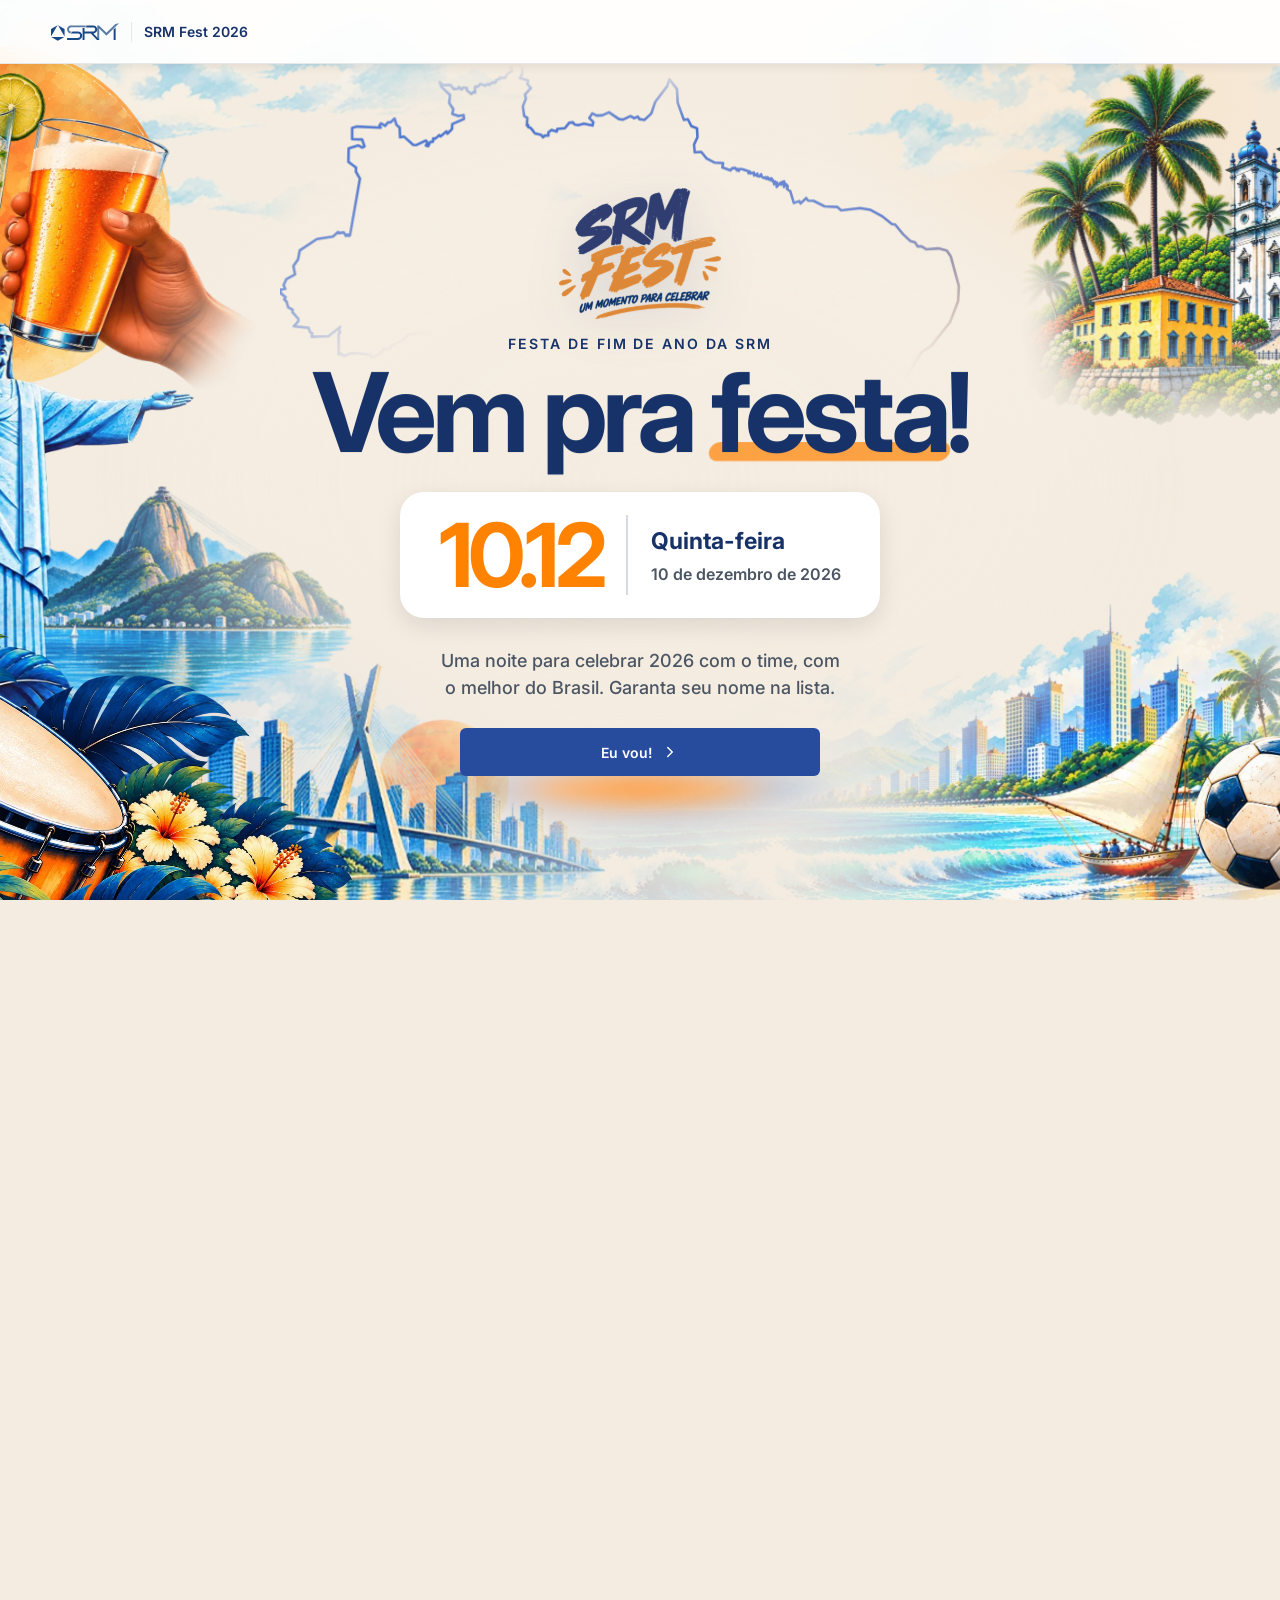
==== commit 243e54af: "Landing /festa/: manifesto com mapa, linha do tempo, filiais, formulário em 3 passos e ingresso Co-A" ====
--- a/convite/index.html
+++ b/convite/index.html
@@ -9,9 +9,9 @@
     <meta name="theme-color" content="#f4ece0" />
     <meta name="description" content="SRM Fest 2026: vem pra festa de fim de ano da SRM. Um momento para celebrar." />
     <title>SRM Fest 2026 · Vem pra festa</title>
-    <script type="module" crossorigin src="../assets/convite-CvXhOLCB.js"></script>
-    <link rel="modulepreload" crossorigin href="../assets/trava-z5cT6V23.js">
-    <link rel="stylesheet" crossorigin href="../assets/trava-XlsGwoj6.css">
+    <script type="module" crossorigin src="../assets/convite-BEKgoci1.js"></script>
+    <link rel="modulepreload" crossorigin href="../assets/trava-Dw-wwMG0.js">
+    <link rel="stylesheet" crossorigin href="../assets/trava-DC3Lha9s.css">
   </head>
   <body>
     <div id="root"></div>
--- a/assets/trava-DC3Lha9s.css
+++ b/assets/trava-DC3Lha9s.css
@@ -0,0 +1 @@
+@charset "UTF-8";@import"https://fonts.googleapis.com/css2?family=Inter:wght@400;500;600;700&display=swap";:root{--brand-1-50: #eef2fb;--brand-1-100: #d8e1f5;--brand-1-200: #b3c5ea;--brand-1-250: #92a9ef;--brand-1-300: #7f9ede;--brand-1-350: #5b81d2;--brand-1-400: #3560c9;--brand-1-500: #274c9e;--brand-1-600: #1d3f80;--brand-1-700: #163268;--brand-1-800: #0f2450;--brand-1-900: #081736;--brand-2-50: #fff4e6;--brand-2-100: #ffe6cc;--brand-2-200: #ffd4a3;--brand-2-300: #ffb875;--brand-2-400: #ff9a3d;--brand-2-500: #ff8200;--brand-2-600: #e67300;--brand-2-700: #cc6600;--brand-2-800: #a35200;--brand-2-900: #7a3d00;--core-neutral-0: #ffffff;--core-neutral-50: #f5f6f9;--core-neutral-100: #f0f2f6;--core-neutral-200: #e5e7eb;--core-neutral-300: #d1d5db;--core-neutral-400: #9ca3af;--core-neutral-500: #6b7280;--core-neutral-600: #4b5563;--core-neutral-700: #374151;--core-neutral-800: #1f2937;--core-neutral-900: #111827;--core-neutral-950: #0c0c0c;--core-green-50: #f0fdf4;--core-green-100: #dcfce7;--core-green-200: #bbf7d0;--core-green-300: #86efac;--core-green-400: #4ade80;--core-green-450: #34d399;--core-green-500: #22c55e;--core-green-600: #16a34a;--core-green-700: #047857;--core-green-800: #065f46;--core-green-900: #064e3b;--core-red-50: #fef2f2;--core-red-100: #fee2e2;--core-red-200: #fecaca;--core-red-300: #fca5a5;--core-red-400: #f87171;--core-red-500: #ef4444;--core-red-600: #dc2626;--core-red-700: #d30000;--core-red-800: #991b1b;--core-red-900: #7f1d1d;--core-amber-50: #fffbeb;--core-amber-100: #fef3c7;--core-amber-200: #fde68a;--core-amber-300: #fcd34d;--core-amber-400: #fbbf24;--core-amber-500: #f59e0b;--core-amber-600: #d97706;--core-amber-700: #b25b00;--core-amber-800: #92400e;--core-amber-900: #78350f;--teal-50: #f0fdfa;--teal-100: #ccfbf1;--teal-200: #99f6e4;--teal-300: #5eead4;--teal-500: #14b8a6;--teal-700: #0f766e;--teal-900: #134e4a;--white-a05: rgba(255, 255, 255, .05);--white-a08: rgba(255, 255, 255, .08);--white-a10: rgba(255, 255, 255, .1);--white-a15: rgba(255, 255, 255, .15);--white-a18: rgba(255, 255, 255, .18);--white-a20: rgba(255, 255, 255, .2);--white-a22: rgba(255, 255, 255, .22);--white-a30: rgba(255, 255, 255, .3);--white-a35: rgba(255, 255, 255, .35);--white-a38: rgba(255, 255, 255, .38);--white-a40: rgba(255, 255, 255, .4);--white-a45: rgba(255, 255, 255, .45);--white-a50: rgba(255, 255, 255, .5);--white-a55: rgba(255, 255, 255, .55);--white-a60: rgba(255, 255, 255, .6);--white-a65: rgba(255, 255, 255, .65);--white-a70: rgba(255, 255, 255, .7);--white-a75: rgba(255, 255, 255, .75);--white-a80: rgba(255, 255, 255, .8);--white-a82: rgba(255, 255, 255, .82);--white-a85: rgba(255, 255, 255, .85);--white-a88: rgba(255, 255, 255, .88);--error-a07: rgba(211, 0, 0, .07);--error-a12: rgba(211, 0, 0, .12);--error-a18: rgba(220, 38, 38, .18);--error-a35: rgba(211, 0, 0, .35);--error-dark-a25: rgba(153, 0, 0, .25);--accent-a07: rgba(255, 130, 0, .07);--accent-a12: rgba(255, 130, 0, .12);--accent-a35: rgba(255, 130, 0, .35);--warning-a35: rgba(217, 119, 6, .35)}:root{--brand-primary: var(--brand-1-500);--brand-primary-hover: var(--brand-1-600);--brand-primary-light: var(--brand-1-100);--brand-secondary: var(--brand-1-700);--brand-accent: var(--brand-2-500);--brand-accent-hover: var(--brand-2-700);--brand-accent-light: var(--brand-2-100);--brand-accent-strong: var(--brand-2-700);--brand-primary-dark: var(--brand-primary-hover);--brand-primary-a10: rgba(39, 76, 158, .1);--brand-primary-a15: rgba(39, 76, 158, .15);--brand-primary-a20: rgba(39, 76, 158, .2);--brand-primary-a35: rgba(39, 76, 158, .35);--brand-primary-a45: rgba(39, 76, 158, .45);--overlay-dark-a45: rgba(0, 8, 30, .45);--overlay-dark-a60: rgba(0, 8, 30, .6);--overlay-dark-a80: rgba(0, 8, 30, .8);--logo-primary: #184987;--logo-secondary: #597ca3;--text-primary: var(--core-neutral-950);--text-secondary: var(--core-neutral-500);--text-tertiary: var(--core-neutral-500);--text-placeholder: var(--core-neutral-400);--text-on-brand: var(--core-neutral-0);--text-on-accent: var(--core-neutral-0);--text-on-inverse: var(--core-neutral-0);--text-disabled: var(--core-neutral-400);--text-brand: var(--brand-primary);--text-accent: var(--brand-accent-strong);--text-on-image: rgba(255, 255, 255, .8);--text-on-image-subtle: rgba(255, 255, 255, .6);--icon-default: var(--core-neutral-500);--icon-primary: var(--brand-primary);--icon-success: var(--core-green-700);--icon-warning: var(--core-amber-700);--icon-error: var(--core-red-700);--icon-inverse: var(--core-neutral-0);--icon-glyph-brand: var(--brand-1-500);--surface-default: var(--core-neutral-0);--surface-subtle: var(--core-neutral-50);--surface-muted: #e2e6ef;--surface-brand: var(--brand-primary);--surface-inverse: #1e2b44;--surface-canvas: #f8f9fb;--surface-hover: var(--core-neutral-50);--surface-selected: #f7fafd;--border-default: var(--core-neutral-200);--border-medium: var(--core-neutral-300);--border-strong: var(--core-neutral-400);--border-brand: var(--brand-primary);--border-error: var(--core-red-600);--border-selected: var(--border-medium);--border-subtle: rgba(229, 231, 235, .7);--success-subtle: var(--core-green-200);--success-default: var(--core-green-600);--success-strong: var(--core-green-700);--success-bg: var(--core-green-50);--success-border: var(--core-green-200);--success-icon: var(--core-green-700);--warning-subtle: var(--core-amber-200);--warning-default: var(--core-amber-500);--warning-strong: var(--core-amber-700);--warning-bg: var(--core-amber-50);--warning-border: var(--core-amber-200);--warning-icon: var(--core-amber-700);--error-subtle: var(--core-red-200);--error-default: var(--core-red-600);--error-strong: var(--core-red-700);--error-bg: var(--core-red-50);--error-border: var(--core-red-200);--error-icon: var(--core-red-700);--info-subtle: var(--brand-1-100);--info-default: var(--brand-1-400);--info-strong: var(--brand-1-500);--info-bg: var(--brand-1-50);--info-border: var(--brand-1-200);--info-icon: var(--brand-1-500);--brand-primary-subtle: var(--brand-1-100);--brand-primary-default: var(--brand-1-500);--brand-primary-strong: var(--brand-1-700);--brand-primary-bg: var(--brand-1-50);--brand-primary-border: var(--brand-1-500);--brand-primary-icon: var(--brand-1-500);--feedback-info: var(--text-secondary);--feedback-info-bg: var(--core-neutral-300);--feedback-tint-info: color-mix(in srgb, var(--feedback-info) 20%, transparent);--feedback-tint-success: color-mix(in srgb, var(--success-default) 20%, transparent);--feedback-tint-warning: color-mix(in srgb, var(--warning-strong) 20%, transparent);--feedback-tint-error: color-mix(in srgb, var(--error-strong) 20%, transparent);--feedback-tint-neutral: color-mix(in srgb, var(--text-secondary) 15%, transparent);--feedback-tint-ai: color-mix(in srgb, var(--ai-accent) 20%, transparent);--feedback-chip-info: var(--feedback-info-bg);--feedback-chip-success: var(--success-subtle);--feedback-chip-warning: var(--warning-subtle);--feedback-chip-error: var(--error-subtle);--feedback-chip-brand: var(--brand-primary-light);--callout-rail-info: var(--feedback-info);--callout-rail-success: var(--success-default);--callout-rail-warning: var(--warning-strong);--callout-rail-error: var(--error-strong);--callout-rail-neutral: var(--text-tertiary);--status-pending: var(--core-neutral-400);--ai-surface: var(--brand-1-900);--ai-accent: var(--brand-primary);--ai-muted: var(--brand-primary-a15);--ai-color: var(--brand-primary);--ai-bg: var(--brand-primary-light);--avatar-blue: var(--brand-primary);--avatar-green: #1a6b4a;--avatar-purple: #7c3aed;--avatar-amber: #b45309;--avatar-crimson: #be123c;--avatar-teal: #0d6e8a;--avatar-navy: #1e2d5a;--avatar-rose: #9d174d;--avatar-slate: #475569;--avatar-indigo: #3730a3;--tag-neutral-bg: var(--core-neutral-200);--tag-neutral-color: var(--core-neutral-700);--tag-brand-bg: var(--brand-primary-light);--chip-selected-bg: var(--brand-primary-light);--chip-selected-text: var(--brand-primary);--overlay-backdrop: rgba(0, 8, 30, .6);--overlay-backdrop-light: rgba(0, 8, 30, .45);--overlay-subtle: rgba(0, 0, 0, .04);--focus-ring: 0 0 0 3px var(--brand-primary-a35);--focus-ring-brand: 0 0 0 3px var(--brand-primary-a35);--focus-ring-error: 0 0 0 3px var(--error-a35);--focus-ring-error-input: 0 0 0 3px var(--error-a18);--focus-ring-warning: 0 0 0 3px var(--warning-a35);--focus-ring-accent: 0 0 0 3px var(--accent-a35);--focus-ring-inverse: 0 0 0 3px var(--white-a35);--focus-ring-color: var(--brand-1-400);--focus-ring-width: var(--border-width-lg);--interactive-primary-active: var(--brand-1-900);--interactive-error-active: var(--core-red-800);--interactive-secondary: var(--core-neutral-100);--interactive-secondary-hover: var(--core-neutral-200);--interactive-secondary-active: var(--core-neutral-300);--interactive-on-secondary: var(--brand-primary);--interactive-accent-hover: #e67500;--interactive-accent-active: #cc6900;--interactive-accent-light: #fff0e0;--interactive-danger: var(--core-red-600);--interactive-danger-hover: #b91c1c;--interactive-danger-active: var(--core-red-800);--interactive-danger-light: var(--core-red-50);--interactive-on-danger: var(--core-neutral-0);--interactive-ghost-hover: var(--core-neutral-100);--interactive-ghost-active: var(--core-neutral-200);--nav-dark-bg: var(--white-a08);--nav-dark-bg-hover: rgba(255, 255, 255, .12);--nav-dark-bg-active: var(--white-a15);--nav-dark-border: var(--white-a30);--nav-dark-text: rgba(255, 255, 255, .75);--nav-dark-text-label: rgba(255, 255, 255, .55);--nav-dark-surface: var(--core-neutral-900);--grad-btn: linear-gradient(135deg, var(--brand-1-600) 0%, var(--brand-primary) 100%);--grad-btn-hover: linear-gradient(135deg, var(--brand-1-700) 0%, var(--brand-1-600) 100%);--grad-header: linear-gradient(180deg, var(--brand-1-900) 0%, var(--surface-inverse) 100%);--grad-divider: linear-gradient(90deg, transparent 0%, var(--border-default) 50%, transparent 100%);--grad-overlay: linear-gradient(to top, var(--shadow-overlay-lg) 0%, transparent 100%);--grad-brand: linear-gradient(135deg, var(--brand-1-800) 0%, var(--brand-1-500) 100%);--grad-ai: var(--grad-brand);--grad-ai-hero: linear-gradient(135deg, var(--brand-1-800) 0%, var(--brand-1-700) 60%, var(--brand-1-800) 100%);--chart-1: var(--brand-primary);--chart-2: var(--brand-2-500);--chart-3: var(--core-green-600);--chart-4: var(--avatar-purple);--chart-5: var(--avatar-amber);--chart-6: var(--brand-1-500);--chart-negative: var(--core-neutral-950);--chart-loss: var(--core-red-700);--chart-grid: var(--border-subtle);--chart-tone-primary: var(--brand-primary);--chart-tone-success: var(--core-green-600);--chart-tone-warning: var(--core-amber-500);--chart-tone-error: var(--core-red-600);--chart-tone-info: var(--brand-1-400);--chart-tone-neutral-1: var(--core-neutral-500);--chart-tone-neutral-2: var(--core-neutral-400);--chart-tone-neutral-3: var(--core-neutral-300);--chart-axis: var(--text-secondary);--chart-grid-line: var(--border-subtle);--chart-tooltip-bg: var(--surface-default);--chart-tooltip-color: var(--text-primary)}:root{--font-sans: "Inter", -apple-system, BlinkMacSystemFont, sans-serif;--font-mono: "JetBrains Mono", "Fira Code", "Cascadia Code", monospace;--font-family: var(--font-sans);--text-8: 8px;--text-9: 9px;--text-10: 10px;--text-11: 11px;--text-12: 12px;--text-13: 13px;--text-14: 14px;--text-15: 15px;--text-16: 16px;--text-17: 17px;--text-18: 18px;--text-19: 19px;--text-20: 20px;--text-21: 21px;--text-22: 22px;--text-23: 23px;--text-24: 24px;--text-25: 25px;--text-26: 26px;--text-27: 27px;--text-28: 28px;--text-30: 30px;--text-32: 32px;--text-36: 36px;--text-40: 40px;--text-48: 48px;--font-weight-regular: 400;--font-weight-medium: 500;--font-weight-semibold: 600;--font-weight-bold: 700;--weight-regular: var(--font-weight-regular);--weight-medium: var(--font-weight-medium);--weight-semibold: var(--font-weight-semibold);--weight-bold: var(--font-weight-bold);--text-body: var(--text-14);--text-body-sm: var(--text-13);--text-body-xs: var(--text-12);--text-caption: var(--text-11);--text-label: var(--text-12);--text-label-sm: var(--text-11);--text-heading-sm: var(--text-16);--text-heading-md: var(--text-20);--text-heading-lg: var(--text-24);--text-display: var(--text-32);--text-eyebrow: var(--text-10);--text-mono: var(--text-13);--ts-body-md: var(--text-14);--ts-body-md-weight: 400;--ts-body-sm: var(--text-13);--ts-body-sm-weight: 400;--ts-label-md: var(--text-12);--ts-label-md-weight: 500;--ts-label-sm: var(--text-11);--ts-label-sm-weight: 600;--ts-caption: var(--text-11);--ts-caption-weight: 400;--ts-heading-sm: var(--text-16);--ts-heading-sm-weight: 700;--ts-heading-md: var(--text-20);--ts-heading-md-weight: 700;--ts-heading-lg: var(--text-24);--ts-heading-lg-weight: 800;--ts-eyebrow: var(--text-10);--ts-eyebrow-weight: 700;--ts-mono: var(--text-13);--ts-mono-weight: 500;--leading-dense: 1.1;--leading-tight: 1.15;--leading-compact: 1.25;--leading-snug: 1.3;--leading-normal: 1.5;--leading-loose: 1.6;--tracking-eyebrow: .5px;--tracking-label: var(--tracking-eyebrow);--tracking-nav: .33px;--tracking-tight: .01em;--tracking-widened: .06em}:root{--space-05: 2px;--space-1: 4px;--space-2: 8px;--space-3: 12px;--space-4: 16px;--space-5: 20px;--space-6: 24px;--space-7: 28px;--space-8: 32px;--space-9: 36px;--space-10: 40px;--space-11: 44px;--space-12: 48px;--space-13: 52px;--space-14: 56px;--breakpoint-sm: 480px;--breakpoint-md: 768px;--breakpoint-lg: 1024px;--breakpoint-xl: 1280px;--breakpoint-2xl: 1440px;--padding-page: 56px;--padding-page-mobile: 20px;--padding-section: 40px;--gap-section: 32px;--padding-card: 24px;--padding-card-sm: 16px;--padding-card-x: 24px;--padding-card-y: 24px;--gap-card: 16px;--gap-card-lg: 24px;--gap-form: 16px;--gap-form-group: 24px;--gap-form-inline: 8px;--modal-width: 540px;--modal-width-mobile: calc(100vw - var(--space-6));--toast-width: min(360px, calc(100vw - var(--space-12)));--drawer-width: 45vw;--drawer-width-mobile: 88vw;--drawer-width-min: 420px;--drawer-width-sm: 30vw;--drawer-width-lg: 65vw;--input-height-sm: 40px;--input-height-md: 48px;--nav-height: 80px;--nav-height-scroll: 64px;--bottom-nav-height: 64px;--app-header-height: 56px;--height-row-compact: 40px;--height-row-md: 56px;--height-table-header: 44px;--height-table-header-compact: 36px;--height-pagination: 52px;--width-form-max: 444px;--width-panel-min: 420px;--width-card-min: 220px}:root{--radius-none: 0px;--radius-xxs: 2px;--radius-xs: 2px;--radius-sm: 4px;--radius-md: 6px;--radius-lg: 8px;--radius-xl: 12px;--radius-2xl: 16px;--radius-3xl: 24px;--radius-full: 9999px;--radius-modal: 24px;--radius-button: 6px;--radius-input: 8px;--radius-card: 16px}:root{--shadow-overlay: rgba(0, 8, 30, .5);--shadow-overlay-sm: rgba(0, 8, 30, .35);--shadow-overlay-lg: rgba(0, 8, 30, .6);--shadow-sm: 0 1px 3px rgba(0, 0, 0, .08);--shadow-md: 0 4px 12px rgba(0, 0, 0, .12);--shadow-lg: 0 8px 24px rgba(0, 0, 0, .16);--shadow-xl: 0 20px 40px rgba(0, 8, 30, .15);--shadow-card: 0 8px 24px rgba(0, 8, 30, .1);--shadow-drawer: -8px 0 40px rgba(0, 8, 30, .14);--shadow-nav: 0 4px 8px rgba(0, 0, 0, .06);--shadow-thumb: 0 1px 4px rgba(0, 0, 0, .2);--shadow-modal: 0px 20px 30px rgba(0, 8, 30, .3);--shadow-popover: 0 2px 6px rgba(0, 8, 30, .08), 0 12px 32px rgba(0, 8, 30, .16);--shadow-brand-glow: 0 4px 16px rgba(39, 88, 181, .45)}:root{--border-width-sm: 1px;--border-width-md: 1.5px;--border-width-lg: 2px;--border-width-xl: 3px}:root{--duration-fast: .1s;--duration-normal: .15s;--duration-slow: .2s;--duration-slower: .3s;--easing-default: ease;--easing-standard: cubic-bezier(.4, 0, .2, 1);--easing-spring: cubic-bezier(.16, 1, .3, 1)}:root{--z-base: 0;--z-dropdown: 50;--z-select: 100;--z-sticky: 200;--z-overlay: 500;--z-modal: 1000;--z-drawer: 1100;--z-notification: 1200;--z-tooltip: 1500;--z-toast: 9999}:root{--opacity-disabled: .5;--opacity-subtle: .6;--opacity-overlay: .7;--height-button-sm: 32px;--height-button-md: 40px;--height-button-lg: 48px;--icon-xs: 10px;--icon-sm: 14px;--icon-md: 18px;--icon-lg: 24px;--icon-xl: 32px;--avatar-size-xs: 20px;--avatar-size-sm: 24px;--avatar-size-md: 32px;--avatar-size-lg: 40px;--avatar-size-xl: 48px;--avatar-size-2xl: 80px;--avatar-size-collab: 36px;--skeleton-gradient: linear-gradient( 90deg, var(--surface-muted) 25%, var(--surface-subtle) 50%, var(--surface-muted) 75% );--hero-banner-height: 240px;--hero-landscape-height: 200px;--hero-portrait-width: 280px;--hero-portrait-height: 360px;--toast-circle-size: 40px;--toast-circle-size-sm: 30px;--toast-circle-success: var(--feedback-tint-success);--toast-circle-error: var(--feedback-tint-error);--toast-circle-warning: var(--feedback-tint-warning);--toast-circle-info: var(--feedback-tint-info);--toast-circle-neutral: var(--feedback-tint-neutral);--height-input: 44px;--iasrm-avatar-sm: 32px;--iasrm-avatar-md: 40px;--iasrm-avatar-lg: 56px;--iasrm-avatar-glyph-sm: 18px;--iasrm-avatar-glyph-md: 22px;--iasrm-avatar-glyph-lg: 32px;--iasrm-bubble-tail-radius: 3px;--iasrm-bubble-content-gap: 0;--iasrm-bubble-time-gap: 5px;--iasrm-bubble-time-dot: 6px;--iasrm-typing-dot: 7px;--iasrm-typing-dot-gap: 5px;--iasrm-embed-max-width: 340px;--iasrm-drawer-width-sm: 30vw;--iasrm-drawer-width-md: 40vw;--iasrm-drawer-width-lg: 55vw;--iasrm-drawer-min-sm: 380px;--iasrm-drawer-min-md: 420px;--iasrm-drawer-min-lg: 560px;--iasrm-fab-size: 56px;--iasrm-overlay-width: 60vw;--iasrm-overlay-max-height: 860px;--iasrm-overlay-inset-block: 80px;--iasrm-scrim-blur: 3px;--concierge-avatar-sm: 32px;--concierge-avatar-md: 40px;--concierge-avatar-lg: 52px;--concierge-avatar-svg-sm: 14px;--concierge-avatar-svg-md: 18px;--concierge-avatar-svg-lg: 22px;--dropdown-max-height: 240px;--modal-max-width-sm: 420px;--modal-max-width-md: 580px;--modal-max-width-lg: 720px;--modal-max-width-xl: 960px;--modal-min-height-sm: 360px;--modal-min-height-md: 420px;--modal-min-height-lg: 480px;--modal-min-height-xl: 540px}[data-theme=dark]{--surface-canvas: #0f1420;--surface-default: #171d2c;--surface-subtle: #1d2434;--surface-muted: #26304a;--surface-brand: var(--brand-1-700);--surface-inverse: #f0f5fd;--surface-hover: #212a3e;--surface-selected: #22304d;--text-primary: rgba(255, 255, 255, .9);--text-secondary: rgba(255, 255, 255, .62);--text-tertiary: var(--core-neutral-400);--text-placeholder: var(--core-neutral-600);--text-disabled: rgba(255, 255, 255, .24);--text-on-brand: rgba(255, 255, 255, .9);--text-on-inverse: var(--core-neutral-950);--text-brand: var(--brand-1-350);--text-accent: #ffa64d;--icon-default: rgba(255, 255, 255, .55);--icon-primary: var(--brand-1-350);--icon-inverse: var(--brand-1-900);--icon-glyph-brand: var(--brand-1-250);--border-default: rgba(255, 255, 255, .14);--border-medium: rgba(255, 255, 255, .24);--border-strong: rgba(255, 255, 255, .3);--border-brand: var(--brand-1-400);--border-selected: var(--border-medium);--border-subtle: rgba(255, 255, 255, .08);--success-subtle: #0a2418;--success-strong: var(--core-green-300);--success-default: var(--core-green-450);--warning-subtle: #3a340e;--warning-strong: var(--core-amber-400);--warning-default: var(--core-amber-400);--error-subtle: #331621;--error-strong: var(--core-red-400);--error-default: var(--core-red-400);--feedback-info-bg: #1c2638;--feedback-info: var(--text-secondary);--feedback-tint-info: #33415a;--feedback-tint-success: #1c4a37;--feedback-tint-warning: #57502f;--feedback-tint-error: #55293a;--feedback-tint-neutral: #3c4250;--feedback-tint-ai: #2a4a7a;--feedback-chip-info: #414652;--feedback-chip-success: #2f5341;--feedback-chip-warning: #5c4626;--feedback-chip-error: #6b3a43;--feedback-chip-brand: #2a4a7a;--callout-rail-info: #9ca3af;--callout-rail-success: #22c55e;--callout-rail-warning: var(--core-amber-400);--callout-rail-error: #f87171;--callout-rail-neutral: #9ca3af;--ai-color: var(--brand-1-300);--ai-bg: var(--brand-primary-light);--ai-accent: var(--brand-1-350);--grad-ai-hero: linear-gradient(135deg, var(--surface-default) 0%, var(--surface-muted) 60%, var(--surface-default) 100%);--tag-neutral-bg: #2a3346;--tag-neutral-color: var(--text-primary);--tag-brand-bg: var(--brand-primary-light);--chip-selected-bg: var(--white-a70);--chip-selected-text: var(--text-on-inverse);--brand-primary: var(--brand-1-400);--brand-primary-hover: var(--brand-1-350);--brand-primary-light: #14284a;--brand-accent-light: #4a2f12;--brand-accent-strong: var(--text-accent);--overlay-backdrop: rgba(0, 0, 0, .75);--overlay-backdrop-light: rgba(0, 0, 0, .55);--overlay-subtle: rgba(255, 255, 255, .04);--focus-ring: 0 0 0 3px var(--white-a30);--focus-ring-brand: 0 0 0 3px var(--white-a30);--nav-dark-bg: rgba(240, 245, 253, .06);--nav-dark-bg-hover: rgba(240, 245, 253, .1);--nav-dark-bg-active: rgba(240, 245, 253, .14);--nav-dark-border: rgba(240, 245, 253, .18);--nav-dark-text: rgba(240, 245, 253, .75);--nav-dark-text-label: rgba(255, 255, 255, .45);--skeleton-gradient: linear-gradient( 90deg, rgba(255, 255, 255, .04) 25%, rgba(255, 255, 255, .08) 50%, rgba(255, 255, 255, .04) 75% );--shadow-card: 0 4px 16px rgba(0, 0, 0, .4);--shadow-drawer: -8px 0 40px rgba(0, 0, 0, .5);--shadow-modal: 0 20px 40px rgba(0, 0, 0, .55);--shadow-popover: 0 2px 6px rgba(0, 0, 0, .35), 0 12px 32px rgba(0, 0, 0, .55);--shadow-lg: 0 8px 24px rgba(0, 0, 0, .45);--shadow-xl: 0 20px 40px rgba(0, 0, 0, .55);--interactive-secondary: #1d2434;--interactive-secondary-hover: #26304a;--interactive-secondary-active: #2e3a52;--interactive-on-secondary: rgba(255, 255, 255, .9);--interactive-ghost-hover: rgba(255, 255, 255, .08);--interactive-ghost-active: rgba(255, 255, 255, .12);--chart-1: var(--brand-1-300);--chart-2: var(--brand-2-400);--chart-3: var(--core-green-400);--chart-4: var(--avatar-purple);--chart-5: var(--avatar-amber);--chart-6: var(--brand-1-400);--chart-negative: var(--core-neutral-400);--chart-loss: var(--core-red-400);--chart-grid: var(--border-subtle);--chart-tone-primary: var(--brand-1-300);--chart-tone-success: var(--core-green-400);--chart-tone-warning: var(--core-amber-400);--chart-tone-error: var(--core-red-400);--chart-tone-info: var(--brand-1-500);--chart-tone-neutral-1: var(--core-neutral-400);--chart-tone-neutral-2: var(--core-neutral-500);--chart-tone-neutral-3: var(--core-neutral-600);--chart-axis: var(--text-secondary);--chart-grid-line: var(--border-subtle);--chart-tooltip-bg: var(--surface-elevated, var(--surface-subtle));--chart-tooltip-color: var(--text-primary)}@media(max-width:600px){:root{--modal-width: var(--modal-width-mobile);--drawer-width: var(--drawer-width-mobile);--drawer-width-sm: var(--drawer-width-mobile);--drawer-width-lg: var(--drawer-width-mobile);--padding-page: var(--padding-page-mobile);--padding-section: var(--space-6)}}@media(max-width:768px){:root{--padding-page: var(--space-6);--gap-section: var(--space-6);--modal-width: calc(100vw - var(--space-8))}}[data-brand=trust]{--brand-primary: #1a5276;--brand-primary-hover: #154360;--brand-secondary: #0e3350;--brand-primary-dark: var(--brand-secondary);--brand-primary-light: #d6eaf8;--brand-accent: #2e86c1;--brand-accent-hover: #1a6da5;--brand-accent-light: #d6eaf8;--brand-accent-strong: #1a5276;--brand-primary-a10: rgba(26, 82, 118, .1);--brand-primary-a15: rgba(26, 82, 118, .15);--brand-primary-a20: rgba(26, 82, 118, .2);--brand-primary-a35: rgba(26, 82, 118, .35);--brand-primary-a45: rgba(26, 82, 118, .45);--text-brand: #1a5276;--surface-brand: #1a5276;--surface-selected: #eaf4fc;--border-brand: #2e86c1;--focus-ring: 0 0 0 3px rgba(26, 82, 118, .35);--focus-ring-brand: 0 0 0 3px rgba(26, 82, 118, .35);--nav-dark-bg: rgba(255, 255, 255, .1);--nav-dark-bg-hover: rgba(255, 255, 255, .16);--nav-dark-bg-active: rgba(255, 255, 255, .2);--nav-dark-border: rgba(255, 255, 255, .2);--nav-dark-text: rgba(255, 255, 255, .9);--nav-dark-text-label: rgba(255, 255, 255, .55);--grad-btn: linear-gradient(135deg, #1a6da5 0%, #1a5276 100%);--grad-btn-hover: linear-gradient(135deg, #154360 0%, #0e3350 100%);--grad-header: linear-gradient(180deg, #0e3350 0%, #1a5276 100%);--grad-brand: linear-gradient(135deg, #0e3350 0%, #2e86c1 100%);--logo-primary: #1a5276;--logo-secondary: #2e86c1}[data-brand=hb-digital]{--brand-accent: #e67e22;--brand-accent-hover: #ca6f1e;--brand-accent-light: #fdebd0;--brand-accent-strong: #ca6f1e;--grad-btn: linear-gradient(135deg, #e67e22 0%, #ca6f1e 100%)}[data-brand=hb-institucional]{--brand-1-50: #eef2fa;--brand-1-100: #dae2f5;--brand-1-200: #b3c5eb;--brand-1-300: #87a3dd;--brand-1-400: #5b81cd;--brand-1-500: #2F4AA8;--brand-1-600: #253d90;--brand-1-700: #1d3272;--brand-1-800: #142857;--brand-1-900: #0c1a3c;--brand-2-50: #faf5e8;--brand-2-100: #f2e7c8;--brand-2-200: #e8d29c;--brand-2-300: #dcb976;--brand-2-400: #d1a55b;--brand-2-500: #C8A96B;--brand-2-600: #b0925c;--brand-2-700: #8f7549;--brand-2-800: #6d5936;--brand-2-900: #4a3d24}*,*:before,*:after{box-sizing:border-box;margin:0;padding:0}html{-webkit-text-size-adjust:100%;font-size:16px;scroll-behavior:smooth}body{font-family:var(--font-sans);font-size:var(--text-14);line-height:var(--leading-normal);color:var(--text-primary);background-color:var(--surface-canvas);-webkit-font-smoothing:antialiased;-moz-osx-font-smoothing:grayscale}img,svg{display:block;max-width:100%}button,input,select,textarea{font:inherit}button{cursor:pointer;border:none;background:none;padding:0}a{color:var(--brand-primary);text-decoration:none}a:hover{text-decoration:underline}ul,ol{list-style:none}::-webkit-scrollbar{width:6px;height:6px}::-webkit-scrollbar-track{background:var(--surface-subtle)}::-webkit-scrollbar-thumb{background:var(--border-default);border-radius:var(--radius-full)}::-webkit-scrollbar-thumb:hover{background:var(--border-strong)}::selection{background-color:var(--brand-primary-light);color:var(--brand-primary)}:focus-visible{outline:2px solid var(--brand-primary);outline-offset:2px}.g2{display:grid;grid-template-columns:repeat(2,1fr);gap:var(--gap-card)}.g3{display:grid;grid-template-columns:repeat(3,1fr);gap:var(--gap-card)}.g4{display:grid;grid-template-columns:repeat(4,1fr);gap:var(--gap-card)}.g5{display:grid;grid-template-columns:repeat(5,1fr);gap:var(--gap-card)}.g2-lg{display:grid;grid-template-columns:repeat(2,1fr);gap:var(--gap-card-lg)}.g3-lg{display:grid;grid-template-columns:repeat(3,1fr);gap:var(--gap-card-lg)}.g-auto-sm{display:grid;grid-template-columns:repeat(auto-fill,minmax(200px,1fr));gap:var(--gap-card)}.g-auto-md{display:grid;grid-template-columns:repeat(auto-fill,minmax(280px,1fr));gap:var(--gap-card)}.g-auto-lg{display:grid;grid-template-columns:repeat(auto-fill,minmax(360px,1fr));gap:var(--gap-card)}.row{display:flex;align-items:center;gap:var(--space-3)}.row-lg{display:flex;align-items:center;gap:var(--space-6)}.col{display:flex;flex-direction:column;gap:var(--space-3)}.col-lg{display:flex;flex-direction:column;gap:var(--space-6)}.between{display:flex;align-items:center;justify-content:space-between}@media(max-width:768px){.g2,.g3,.g4,.g5,.g2-lg,.g3-lg{grid-template-columns:1fr}.g2.g2-keep-mobile{grid-template-columns:repeat(2,1fr)}}.page-wrap{max-width:1440px;margin:0 auto;padding:0 var(--padding-page)}@media(max-width:768px){.page-wrap{padding:0 var(--padding-page-mobile)}}._avatar_1780p_2{display:inline-flex;align-items:center;justify-content:center;flex-shrink:0;border-radius:var(--radius-full);background-color:var(--brand-primary);font-family:var(--font-sans);font-weight:var(--font-weight-semibold)}._avatarInitials_1780p_17{display:block;color:var(--text-on-brand);line-height:1;text-align:center;-webkit-user-select:none;user-select:none}._sizeXs_1780p_25{width:var(--avatar-size-xs);height:var(--avatar-size-xs);font-size:var(--text-8)}._sizeSm_1780p_31{width:var(--avatar-size-sm);height:var(--avatar-size-sm);font-size:var(--text-10)}._sizeMd_1780p_37{width:var(--avatar-size-md);height:var(--avatar-size-md);font-size:var(--text-13)}._sizeLg_1780p_43{width:var(--avatar-size-lg);height:var(--avatar-size-lg);font-size:var(--text-15)}._sizeXl_1780p_49{width:var(--avatar-size-xl);height:var(--avatar-size-xl);font-size:var(--text-17);font-weight:var(--font-weight-bold)}._sizeCollab_1780p_56{width:var(--avatar-size-collab);height:var(--avatar-size-collab);font-size:var(--text-13);font-weight:var(--font-weight-bold)}._colabCircle_1780p_63{display:inline-flex;align-items:center;justify-content:center;flex-shrink:0;width:var(--avatar-size-collab);height:var(--avatar-size-collab);border-radius:var(--radius-full);background-color:var(--brand-primary)}._colabCircleSubtle_1780p_74{background-color:var(--brand-primary-light)}._colabCircleDark_1780p_78{box-shadow:inset 0 0 0 var(--border-width-lg) var(--white-a55)}._colabCircleInverted_1780p_85{background-color:var(--white-a15);box-shadow:none}._avatarDark_1780p_90{box-shadow:inset 0 0 0 var(--border-width-lg) var(--white-a55)}._avatarInverted_1780p_94{background-color:var(--white-a15);box-shadow:none}._avatarInverted_1780p_94 ._avatarInitials_1780p_17{color:var(--core-neutral-0)}[data-theme=dark] ._avatar_1780p_2:not(._avatarDark_1780p_90):not(._avatarInverted_1780p_94){background-color:var(--white-a15)}[data-theme=dark] ._colabCircle_1780p_63:not(._colabCircleDark_1780p_78):not(._colabCircleInverted_1780p_85):not(._colabCircleSubtle_1780p_74){background-color:var(--white-a15)}._icon_th9kw_1{display:block;flex-shrink:0}._circle_1610x_1{display:flex;align-items:center;justify-content:center;flex-shrink:0;border-radius:var(--radius-full)}._circle_1610x_1 svg{display:block}._success_1610x_13{color:var(--success-default)}._error_1610x_17{color:var(--error-strong)}._warning_1610x_21{color:var(--warning-strong)}._info_1610x_25{color:var(--feedback-info)}._default_1610x_29{color:var(--icon-glyph-brand)}._accent_1610x_33{color:var(--brand-accent)}._tintChip_1610x_37._circle_1610x_1._success_1610x_13{background:var(--feedback-chip-success)}._tintChip_1610x_37._circle_1610x_1._error_1610x_17{background:var(--feedback-chip-error)}._tintChip_1610x_37._circle_1610x_1._warning_1610x_21{background:var(--feedback-chip-warning)}._tintChip_1610x_37._circle_1610x_1._info_1610x_25{background:var(--feedback-chip-info)}._tintChip_1610x_37._circle_1610x_1._default_1610x_29{background:var(--brand-primary-light)}._tintChip_1610x_37._circle_1610x_1._accent_1610x_33{background:var(--brand-accent-light)}._tintWell_1610x_61._circle_1610x_1._success_1610x_13{background:var(--feedback-tint-success)}._tintWell_1610x_61._circle_1610x_1._error_1610x_17{background:var(--feedback-tint-error)}._tintWell_1610x_61._circle_1610x_1._warning_1610x_21{background:var(--feedback-tint-warning)}._tintWell_1610x_61._circle_1610x_1._info_1610x_25{background:var(--feedback-tint-info)}._tintWell_1610x_61._circle_1610x_1._default_1610x_29{background:var(--brand-primary-light)}._tintWell_1610x_61._circle_1610x_1._accent_1610x_33{background:var(--feedback-tint-ai)}._bare_1610x_85{display:inline-flex;align-items:center;background:none;color:inherit}._spinning_1610x_92{animation:_ds-icon-spin_1610x_1 1s linear infinite}@keyframes _ds-icon-spin_1610x_1{0%{transform:rotate(0)}to{transform:rotate(360deg)}}@media(prefers-reduced-motion:reduce){._spinning_1610x_92{animation:none}}._popover_147j9_2{z-index:var(--z-dropdown)}._popover_147j9_2[data-entering]{animation:_overlayIn_147j9_1 var(--duration-fast) var(--easing-default)}._popover_147j9_2[data-exiting]{animation:_overlayIn_147j9_1 var(--duration-fast) var(--easing-default) reverse}@keyframes _overlayIn_147j9_1{0%{opacity:0;transform:translateY(-4px)}to{opacity:1;transform:translateY(0)}}._panel_147j9_22{background-color:var(--surface-default);border:var(--border-width-sm) solid var(--border-default);border-radius:var(--radius-button);box-shadow:var(--shadow-popover);outline:none;font-family:var(--font-sans);overflow:hidden;min-width:var(--overlay-min-width, 260px);max-width:var(--overlay-max-width, none);padding:var(--overlay-padding, var(--space-4))}._panelMenu_147j9_35{padding:var(--overlay-padding, var(--space-1) 0)}._menu_147j9_39{outline:none}._menuItem_147j9_43{display:flex;align-items:center;gap:var(--space-2);padding:var(--space-2) var(--space-4);font-size:var(--text-13);color:var(--text-primary);cursor:pointer;outline:none;transition:background-color var(--duration-fast) var(--easing-default)}._menuItem_147j9_43[data-hovered],._menuItem_147j9_43[data-focused]{background-color:var(--interactive-ghost-hover)}._menuItem_147j9_43[data-focus-visible]{box-shadow:inset var(--focus-ring)}._menuItemIcon_147j9_66{flex-shrink:0;color:var(--text-secondary);display:inline-flex;align-items:center}._menuItemDanger_147j9_73{color:var(--error-strong);border-top:var(--border-width-sm) solid var(--border-default)}._menuItemDanger_147j9_73 ._menuItemIcon_147j9_66{color:var(--error-strong)}@media(prefers-reduced-motion:reduce){._popover_147j9_2,._menuItem_147j9_43{animation:none!important;transition:none}}._trigger_6z5e7_2{display:inline-flex;align-items:center;gap:var(--space-2);padding:var(--space-2) var(--space-3);min-height:calc(var(--avatar-size-md) + var(--space-2) * 2 + var(--border-width-sm) * 2);border-radius:var(--radius-button);border:var(--border-width-sm) solid transparent;background-color:transparent;cursor:pointer;font-family:var(--font-sans);text-align:left;transition:background-color var(--duration-normal),border-color var(--duration-normal)}._trigger_6z5e7_2:focus{outline:none;box-shadow:none}._trigger_6z5e7_2[data-focus-visible]{outline:none;box-shadow:var(--focus-ring)}._triggerOutlined_6z5e7_30{background-color:var(--surface-default);border-color:var(--border-default)}._triggerOutlined_6z5e7_30[data-hovered]{background-color:var(--surface-hover)}._triggerOutlined_6z5e7_30[aria-expanded=true]{background-color:var(--surface-subtle);border-color:var(--border-medium)}._triggerOutlined_6z5e7_30._triggerDark_6z5e7_44{background-color:var(--white-a08);border-color:var(--white-a30)}._triggerOutlined_6z5e7_30._triggerDark_6z5e7_44[data-hovered],._triggerOutlined_6z5e7_30._triggerDark_6z5e7_44[aria-expanded=true]{background-color:var(--white-a15)}._triggerOutlined_6z5e7_30._triggerDark_6z5e7_44[aria-expanded=true]{border-color:var(--white-a55)}._triggerGhost_6z5e7_60[data-hovered],._triggerGhost_6z5e7_60[aria-expanded=true]{background-color:var(--surface-hover)}._triggerGhost_6z5e7_60._triggerDark_6z5e7_44[data-hovered],._triggerGhost_6z5e7_60._triggerDark_6z5e7_44[aria-expanded=true]{background-color:var(--white-a08)}._triggerCollab_6z5e7_70{min-width:0}._triggerCollab_6z5e7_70[data-hovered]:not([aria-expanded=true]){border-color:var(--border-medium)}._triggerText_6z5e7_78{min-width:0;max-width:200px;text-align:left}._triggerTitle_6z5e7_84{display:block;font-size:var(--text-13);font-weight:var(--font-weight-semibold);color:var(--text-primary);line-height:17px;white-space:nowrap;overflow:hidden;text-overflow:ellipsis}._triggerSubtitle_6z5e7_95{display:block;font-size:var(--text-11);font-weight:var(--font-weight-regular);color:var(--text-tertiary);line-height:15px;white-space:nowrap;overflow:hidden;text-overflow:ellipsis}._triggerCompany_6z5e7_106 ._triggerTitle_6z5e7_84{font-size:var(--text-14);line-height:20px}._triggerDark_6z5e7_44 ._triggerTitle_6z5e7_84{color:var(--core-neutral-0)}._triggerDark_6z5e7_44 ._triggerSubtitle_6z5e7_95{color:var(--white-a80)}._chevron_6z5e7_121{display:inline-flex;align-items:center;justify-content:center;width:var(--space-5);height:var(--space-5);flex-shrink:0;margin-left:var(--space-1);color:var(--text-secondary);transform-origin:50% 50%;transition:transform var(--duration-normal)}._chevron_6z5e7_121 svg{display:block}._trigger_6z5e7_2[aria-expanded=true] ._chevron_6z5e7_121{transform:rotate(180deg)}._triggerDark_6z5e7_44 ._chevron_6z5e7_121{color:var(--white-a55)}@media(prefers-reduced-motion:reduce){._trigger_6z5e7_2,._chevron_6z5e7_121{transition:none;animation:none!important}}._group_17gcj_1{display:inline-flex;align-items:center;gap:var(--space-2);font-family:var(--font-sans);text-align:left}._labelLines_17gcj_13{min-width:0}._labelLine1_17gcj_17{margin:0;font-size:var(--text-13);font-weight:var(--font-weight-semibold);color:var(--text-primary);line-height:18px}._labelLine2_17gcj_25{margin:0;font-size:var(--text-11);font-weight:var(--font-weight-regular);color:var(--text-secondary);line-height:16px}._labelLine1Dark_17gcj_33{color:var(--core-neutral-0)}._labelLine2Dark_17gcj_37{color:var(--white-a80)}._companyLines_17gcj_45{min-width:0}._companyName_17gcj_49{margin:0;font-size:var(--text-14);font-weight:var(--font-weight-semibold);color:var(--text-primary);line-height:20px}._companyCnpj_17gcj_57{margin:0;font-size:var(--text-11);font-weight:var(--font-weight-regular);color:var(--text-tertiary);line-height:16px}._companyNameDark_17gcj_65{color:var(--core-neutral-0)}._companyCnpjDark_17gcj_69{color:var(--white-a80)}._colabLines_17gcj_77{min-width:0}._colabEmail_17gcj_81{margin:0;font-size:var(--text-13);font-weight:var(--font-weight-semibold);color:var(--text-primary);line-height:18px;overflow:hidden;text-overflow:ellipsis;white-space:nowrap}._colabCompany_17gcj_92{margin:0;font-size:var(--text-11);color:var(--text-tertiary);line-height:15px}._colabEmailDark_17gcj_99{color:var(--core-neutral-0)}._colabCompanyDark_17gcj_103{color:var(--white-a80)}._avatar_10n0z_1{position:relative;display:inline-flex;align-items:center;justify-content:center;overflow:hidden;flex-shrink:0;font-family:var(--font-family);font-weight:var(--font-weight-semibold);color:var(--text-secondary)}._avatar_10n0z_1:has(._fallback_10n0z_13){background:var(--surface-default);border:var(--border-width-sm) solid var(--border-default)}._circle_10n0z_18{border-radius:var(--radius-full)}._img_10n0z_22{position:relative;z-index:1;width:100%;height:100%;object-fit:contain}._fallback_10n0z_13{position:absolute;top:0;right:0;bottom:0;left:0;display:flex;align-items:center;justify-content:center;line-height:1;-webkit-user-select:none;user-select:none}._xs_10n0z_40{width:var(--avatar-size-xs);height:var(--avatar-size-xs)}._xs_10n0z_40 ._fallback_10n0z_13{font-size:var(--text-8)}._sm_10n0z_49{width:var(--avatar-size-sm);height:var(--avatar-size-sm)}._sm_10n0z_49 ._fallback_10n0z_13{font-size:var(--text-9)}._md_10n0z_58{width:var(--avatar-size-md);height:var(--avatar-size-md)}._md_10n0z_58 ._fallback_10n0z_13{font-size:var(--text-11)}._lg_10n0z_67{width:var(--avatar-size-lg);height:var(--avatar-size-lg)}._lg_10n0z_67 ._fallback_10n0z_13{font-size:var(--text-14)}._xl_10n0z_76{width:var(--avatar-size-xl);height:var(--avatar-size-xl)}._xl_10n0z_76 ._fallback_10n0z_13{font-size:var(--text-17)}._2xl_10n0z_85{width:var(--avatar-size-2xl);height:var(--avatar-size-2xl)}._2xl_10n0z_85 ._fallback_10n0z_13{font-size:var(--text-23)}._group_1yr07_1{display:inline-flex;align-items:center;font-family:var(--font-family)}._item_1yr07_7{flex-shrink:0;margin-left:calc(var(--space-2) * -1);box-shadow:0 0 0 var(--border-width-lg) var(--surface-default)}._item_1yr07_7:first-child{margin-left:0}._itemSpaced_1yr07_17{flex-shrink:0;margin-left:var(--space-1)}._itemSpaced_1yr07_17:first-child{margin-left:0}._more_1yr07_26{display:inline-flex;align-items:center;justify-content:center;background:var(--surface-hover);color:var(--text-secondary);font-size:var(--text-11);font-weight:var(--font-weight-semibold);border-radius:var(--radius-full)}._xs_1yr07_37{width:var(--avatar-size-xs);height:var(--avatar-size-xs)}._sm_1yr07_42{width:var(--avatar-size-sm);height:var(--avatar-size-sm)}._md_1yr07_47{width:var(--avatar-size-md);height:var(--avatar-size-md)}._lg_1yr07_52{width:var(--avatar-size-lg);height:var(--avatar-size-lg)}._xl_1yr07_57{width:var(--avatar-size-xl);height:var(--avatar-size-xl)}._2xl_1yr07_62{width:var(--avatar-size-2xl);height:var(--avatar-size-2xl)}._button_el195_2{position:relative;display:inline-flex;align-items:center;justify-content:center;gap:var(--space-2);padding:var(--space-3) var(--space-4);overflow:hidden;border:none;border-radius:var(--radius-button);font-family:var(--font-sans);font-weight:600;letter-spacing:var(--tracking-tight);white-space:nowrap;-webkit-user-select:none;user-select:none;cursor:pointer;outline:none;transition:background-color var(--duration-normal) var(--easing-default),color var(--duration-normal) var(--easing-default),border-color var(--duration-normal) var(--easing-default)}._button_el195_2[data-disabled]{cursor:not-allowed}._content_el195_26{position:relative;z-index:1;display:inline-flex;align-items:center;gap:var(--space-2)}._spinner_el195_34{animation:_spin_el195_34 1s linear infinite}@keyframes _spin_el195_34{to{transform:rotate(360deg)}}._sizeSm_el195_43{height:var(--space-8);font-size:var(--text-11)}._sizeMd_el195_48{height:var(--space-10);font-size:var(--text-13)}._sizeLg_el195_53{height:var(--space-12);font-size:var(--text-14)}._fullWidth_el195_58{width:100%}._primary_el195_62:before{content:"";position:absolute;top:0;right:0;bottom:0;left:0;z-index:0;border-radius:var(--radius-button);background-color:var(--brand-primary-hover);transform:translate(-101%);transition:transform var(--duration-slow) ease-out}._primary_el195_62[data-hovered]:before{transform:translate(0)}._primary_el195_62{background-color:var(--brand-primary);color:var(--text-on-brand)}._primary_el195_62[data-pressed]{background-color:var(--interactive-primary-active)}._primary_el195_62[data-disabled]:not(._loading_el195_82){background-color:var(--surface-muted);color:var(--text-disabled)}._primary_el195_62._dark_el195_86,[data-theme=dark] ._primary_el195_62{background-color:var(--brand-primary);color:var(--text-on-brand)}._primary_el195_62._dark_el195_86:before,[data-theme=dark] ._primary_el195_62:before{background-color:var(--brand-primary-hover)}._primary_el195_62._dark_el195_86[data-pressed],[data-theme=dark] ._primary_el195_62[data-pressed]{background-color:var(--brand-primary-hover)}._primary_el195_62._dark_el195_86[data-disabled]:not(._loading_el195_82),[data-theme=dark] ._primary_el195_62[data-disabled]:not(._loading_el195_82){background-color:var(--white-a20);color:var(--white-a40)}._destructive_el195_103:before{content:"";position:absolute;top:0;right:0;bottom:0;left:0;z-index:0;border-radius:var(--radius-button);background-color:var(--error-dark-a25);transform:translate(-101%);transition:transform var(--duration-slow) ease-out}._destructive_el195_103[data-hovered]:before{transform:translate(0)}._destructive_el195_103{background-color:var(--error-strong);color:var(--text-on-brand)}._destructive_el195_103[data-disabled]:not(._loading_el195_82){background-color:var(--surface-muted);color:var(--text-disabled)}[data-theme=dark] ._destructive_el195_103,._destructive_el195_103._dark_el195_86{background-color:var(--interactive-danger);color:var(--text-on-brand)}._accent_el195_134:before{content:"";position:absolute;top:0;right:0;bottom:0;left:0;z-index:0;border-radius:var(--radius-button);background-color:var(--brand-accent-hover);transform:translate(-101%);transition:transform var(--duration-slow) ease-out}._accent_el195_134[data-hovered]:before{transform:translate(0)}._accent_el195_134{background-color:var(--brand-accent);color:var(--text-on-accent)}._accent_el195_134[data-pressed]{background-color:var(--brand-accent-hover)}._accent_el195_134[data-disabled]:not(._loading_el195_82){background-color:var(--surface-muted);color:var(--text-disabled)}._secondary_el195_159{background-color:transparent;background-image:radial-gradient(ellipse at center,var(--brand-primary-light) 0%,transparent 70%);background-repeat:no-repeat;background-position:center;background-size:0% 0%}._secondary_el195_159[data-hovered]{background-size:250% 500%}._secondary_el195_159{box-shadow:inset 0 0 0 var(--border-width-md) var(--border-brand);color:var(--brand-primary);transition:background-size var(--duration-slower) var(--easing-standard),box-shadow var(--duration-normal) var(--easing-default),color var(--duration-normal) var(--easing-default)}._secondary_el195_159[data-disabled]:not(._loading_el195_82){box-shadow:inset 0 0 0 var(--border-width-md) var(--border-medium);color:var(--text-disabled)}._secondary_el195_159._dark_el195_86,[data-theme=dark] ._secondary_el195_159{background-color:transparent;background-image:radial-gradient(ellipse at center,var(--white-a15) 0%,transparent 70%);background-repeat:no-repeat;background-position:center;background-size:0% 0%}._secondary_el195_159._dark_el195_86[data-hovered],[data-theme=dark] ._secondary_el195_159[data-hovered]{background-size:250% 500%}._secondary_el195_159._dark_el195_86,[data-theme=dark] ._secondary_el195_159{box-shadow:inset 0 0 0 var(--border-width-md) var(--white-a50);color:var(--text-on-brand)}._secondary_el195_159._dark_el195_86[data-hovered],[data-theme=dark] ._secondary_el195_159[data-hovered]{box-shadow:inset 0 0 0 var(--border-width-md) var(--white-a85)}._secondary_el195_159._dark_el195_86[data-pressed],[data-theme=dark] ._secondary_el195_159[data-pressed]{background-color:var(--white-a10)}._secondary_el195_159._dark_el195_86[data-disabled]:not(._loading_el195_82),[data-theme=dark] ._secondary_el195_159[data-disabled]:not(._loading_el195_82){box-shadow:inset 0 0 0 var(--border-width-md) var(--white-a20);color:var(--white-a35)}._secondaryDestructive_el195_203{background-color:transparent;background-image:radial-gradient(ellipse at center,var(--error-subtle) 0%,transparent 70%);background-repeat:no-repeat;background-position:center;background-size:0% 0%}._secondaryDestructive_el195_203[data-hovered]{background-size:250% 500%}._secondaryDestructive_el195_203{box-shadow:inset 0 0 0 var(--border-width-md) var(--error-strong);color:var(--error-strong);transition:background-size var(--duration-slower) var(--easing-standard),box-shadow var(--duration-normal) var(--easing-default)}._secondaryDestructive_el195_203[data-disabled]:not(._loading_el195_82){box-shadow:inset 0 0 0 var(--border-width-md) var(--border-medium);color:var(--text-disabled);opacity:.5}._secondaryDestructive_el195_203._dark_el195_86,[data-theme=dark] ._secondaryDestructive_el195_203{box-shadow:inset 0 0 0 var(--border-width-md) var(--interactive-danger);color:var(--interactive-danger)}._secondaryDestructive_el195_203._dark_el195_86[data-disabled]:not(._loading_el195_82),[data-theme=dark] ._secondaryDestructive_el195_203[data-disabled]:not(._loading_el195_82){box-shadow:inset 0 0 0 var(--border-width-md) var(--white-a20);color:var(--white-a35)}._secondaryAccent_el195_236{background-color:transparent;background-image:radial-gradient(ellipse at center,var(--brand-accent-light) 0%,transparent 70%);background-repeat:no-repeat;background-position:center;background-size:0% 0%}._secondaryAccent_el195_236[data-hovered]{background-size:250% 500%}._secondaryAccent_el195_236{box-shadow:inset 0 0 0 var(--border-width-md) var(--brand-accent);color:var(--brand-accent);transition:background-size var(--duration-slower) var(--easing-standard),box-shadow var(--duration-normal) var(--easing-default)}._secondaryAccent_el195_236[data-hovered]{color:var(--brand-accent-strong)}._secondaryAccent_el195_236[data-disabled]:not(._loading_el195_82){box-shadow:inset 0 0 0 var(--border-width-md) var(--border-medium);color:var(--text-disabled)}._ghost_el195_263{background-color:transparent;color:var(--ghost-ctx-color, var(--brand-primary))}._ghost_el195_263[data-hovered]{background-color:var(--ghost-ctx-hover-bg, var(--brand-1-100))}._ghost_el195_263[data-pressed]{background-color:var(--ghost-ctx-active-bg, var(--surface-muted))}._ghost_el195_263[data-disabled]:not(._loading_el195_82){color:var(--text-disabled)}._ghost_el195_263._dark_el195_86,[data-theme=dark] ._ghost_el195_263{color:var(--ghost-ctx-color, var(--text-on-brand))}._ghost_el195_263._dark_el195_86[data-hovered],[data-theme=dark] ._ghost_el195_263[data-hovered]{background-color:var(--ghost-ctx-hover-bg, var(--white-a08))}._ghost_el195_263._dark_el195_86[data-pressed],[data-theme=dark] ._ghost_el195_263[data-pressed]{background-color:var(--ghost-ctx-active-bg, var(--white-a15))}._ghost_el195_263._dark_el195_86[data-disabled]:not(._loading_el195_82),[data-theme=dark] ._ghost_el195_263[data-disabled]:not(._loading_el195_82){color:var(--white-a35)}._ghostDestructive_el195_289{background-color:transparent;color:var(--error-strong)}._ghostDestructive_el195_289[data-hovered]{background-color:var(--error-a07)}._ghostDestructive_el195_289[data-pressed]{background-color:var(--error-a12)}._ghostDestructive_el195_289[data-disabled]:not(._loading_el195_82){color:var(--text-disabled);opacity:.5}._ghostDestructive_el195_289._dark_el195_86,[data-theme=dark] ._ghostDestructive_el195_289{color:var(--interactive-danger)}._ghostDestructive_el195_289._dark_el195_86[data-disabled]:not(._loading_el195_82),[data-theme=dark] ._ghostDestructive_el195_289[data-disabled]:not(._loading_el195_82){color:var(--white-a35)}._ghostAccent_el195_314{background-color:transparent;color:var(--brand-accent)}._ghostAccent_el195_314[data-hovered]{background-color:var(--accent-a07);color:var(--brand-accent-strong)}._ghostAccent_el195_314[data-pressed]{background-color:var(--accent-a12)}._ghostAccent_el195_314[data-disabled]:not(._loading_el195_82){color:var(--text-disabled);opacity:.5}._link_el195_330{width:auto;height:auto;padding:0;background-color:transparent;color:var(--brand-primary);font-weight:500}._link_el195_330[data-hovered]{text-decoration:underline}._link_el195_330[data-disabled]:not(._loading_el195_82){color:var(--text-disabled);opacity:.5}._link_el195_330._dark_el195_86,[data-theme=dark] ._link_el195_330{color:var(--text-on-brand)}._link_el195_330._dark_el195_86[data-disabled]:not(._loading_el195_82),[data-theme=dark] ._link_el195_330[data-disabled]:not(._loading_el195_82){color:var(--white-a35);opacity:.5}._linkAccent_el195_353{width:auto;height:auto;padding:0;background-color:transparent;color:var(--brand-accent);font-weight:500}._linkAccent_el195_353[data-hovered]{text-decoration:underline}._linkAccent_el195_353[data-disabled]:not(._loading_el195_82){color:var(--text-disabled);opacity:.5}._button_el195_2._button_el195_2[data-focus-visible],._button_el195_2._button_el195_2[data-pressed]:not([data-disabled]){box-shadow:var(--focus-ring)}._button_el195_2._secondary_el195_159[data-focus-visible],._button_el195_2._secondary_el195_159[data-pressed]:not([data-disabled]){box-shadow:inset 0 0 0 var(--border-width-md) var(--border-brand),var(--focus-ring)}._button_el195_2._secondaryDestructive_el195_203[data-focus-visible],._button_el195_2._secondaryDestructive_el195_203[data-pressed]:not([data-disabled]){box-shadow:inset 0 0 0 var(--border-width-md) var(--error-strong),var(--focus-ring-error)}._button_el195_2._secondaryAccent_el195_236[data-focus-visible],._button_el195_2._secondaryAccent_el195_236[data-pressed]:not([data-disabled]){box-shadow:inset 0 0 0 var(--border-width-md) var(--brand-accent),var(--focus-ring-accent)}._button_el195_2._button_el195_2._link_el195_330[data-focus-visible],._button_el195_2._button_el195_2._link_el195_330[data-pressed],._button_el195_2._button_el195_2._linkAccent_el195_353[data-focus-visible],._button_el195_2._button_el195_2._linkAccent_el195_353[data-pressed]{box-shadow:none}._button_el195_2._button_el195_2._link_el195_330[data-focus-visible],._button_el195_2._button_el195_2._linkAccent_el195_353[data-focus-visible]{text-decoration:underline}._button_el195_2._destructive_el195_103[data-focus-visible],._button_el195_2._destructive_el195_103[data-pressed]:not([data-disabled]),._button_el195_2._ghostDestructive_el195_289[data-focus-visible],._button_el195_2._ghostDestructive_el195_289[data-pressed]:not([data-disabled]){box-shadow:var(--focus-ring-error)}._button_el195_2._accent_el195_134[data-focus-visible],._button_el195_2._accent_el195_134[data-pressed]:not([data-disabled]),._button_el195_2._ghostAccent_el195_314[data-focus-visible],._button_el195_2._ghostAccent_el195_314[data-pressed]:not([data-disabled]){box-shadow:var(--focus-ring-accent)}._button_el195_2._ghost_el195_263._dark_el195_86[data-focus-visible],._button_el195_2._ghost_el195_263._dark_el195_86[data-pressed]:not([data-disabled]){box-shadow:var(--focus-ring-inverse)}._button_el195_2._secondary_el195_159._dark_el195_86[data-focus-visible],._button_el195_2._secondary_el195_159._dark_el195_86[data-pressed]:not([data-disabled]){box-shadow:inset 0 0 0 var(--border-width-md) var(--white-a85),var(--focus-ring-inverse)}@media(prefers-reduced-motion:reduce){._button_el195_2,._button_el195_2:before{transition:none}._spinner_el195_34{animation:none}}._chip_12y29_2{display:inline-flex;align-items:center;gap:var(--space-2);box-sizing:border-box;border-radius:var(--radius-full);border:var(--border-width-sm) solid var(--border-medium);background:var(--surface-default);color:var(--text-secondary);font-family:var(--font-sans);font-weight:var(--font-weight-semibold);white-space:nowrap;-webkit-user-select:none;user-select:none;cursor:pointer;outline:none;transition:background-color var(--duration-normal) var(--easing-default),border-color var(--duration-normal) var(--easing-default),color var(--duration-normal) var(--easing-default)}._chip_12y29_2[data-hovered]{border-color:var(--border-brand);background:var(--surface-hover);color:var(--brand-primary)}._chip_12y29_2[data-selected]{border-color:var(--border-brand);background:var(--chip-selected-bg);color:var(--chip-selected-text)}._chip_12y29_2[data-selected][data-hovered]{background:var(--chip-selected-bg)}._chip_12y29_2[data-pressed]{background:var(--surface-subtle);box-shadow:var(--focus-ring)}[data-theme=dark]._chip_12y29_2:not([data-selected]):not([data-disabled]){background:transparent!important;border-color:var(--white-a60)!important;color:var(--white-a75)!important}[data-theme=dark]._chip_12y29_2[data-hovered]:not([data-selected]):not([data-disabled]){background:var(--white-a05)!important;border-color:var(--core-neutral-0)!important;color:var(--core-neutral-0)!important}[data-theme=dark]._chip_12y29_2[data-pressed]:not([data-selected]):not([data-disabled]){background:var(--white-a30)!important;box-shadow:0 0 0 3px var(--white-a35)!important}[data-theme=dark]._chip_12y29_2[data-selected][data-pressed]:not([data-disabled]){background:var(--chip-selected-bg)!important;border-color:transparent!important;box-shadow:0 0 0 3px var(--white-a30)!important}[data-theme=dark]._chip_12y29_2[data-focus-visible]:not([data-selected]):not([data-disabled]){outline:none!important;box-shadow:0 0 0 2px var(--white-a85)!important}[data-theme=dark]._chip_12y29_2[data-selected]:not([data-disabled]){border-color:transparent!important}._chip_12y29_2[data-disabled]{cursor:not-allowed;opacity:var(--opacity-disabled);border-color:var(--border-medium);background:var(--surface-subtle);color:var(--text-disabled)}._sizeSm_12y29_103{height:var(--space-7);padding:0 var(--space-3);font-size:var(--text-11);align-items:center}._sizeMd_12y29_110{height:var(--space-8);padding:0 var(--space-4);font-size:var(--text-13);align-items:center}._sizeLg_12y29_117{height:var(--space-9);padding:0 var(--space-5);font-size:var(--text-14);align-items:center}._hasLeadingIcon_12y29_124,._hasLeadingIcon_12y29_124 ._toggleSlot_12y29_128{gap:var(--space-2)}._removable_12y29_132{padding-right:var(--space-2);cursor:default;align-items:center;border-color:var(--brand-primary);background:var(--brand-primary-light);color:var(--brand-primary)}._toggleSlot_12y29_128{display:inline-flex;align-items:center;gap:var(--space-2);border:none;background:none;padding:0;margin:0;font:inherit;color:inherit;cursor:pointer;outline:none;height:100%}._removeButton_12y29_156{display:inline-flex;align-items:center;justify-content:center;flex-shrink:0;margin-left:var(--space-1);border:none;border-radius:var(--radius-full);background:none;padding:0;color:inherit;opacity:1;cursor:pointer;outline:none}._removeButton_12y29_156[data-pressed]{box-shadow:none}._removeButton_12y29_156[data-disabled]{cursor:not-allowed;opacity:var(--opacity-disabled)}._group_12y29_182{display:flex;flex-wrap:wrap;align-items:center;gap:var(--space-2)}@media(prefers-reduced-motion:reduce){._chip_12y29_2{transition:none}}._iconButton_1msw8_4{display:inline-flex;align-items:center;justify-content:center;flex-shrink:0;padding:0;border:none;border-radius:var(--radius-button);cursor:pointer;outline:none;transition:background-color var(--duration-normal) var(--easing-default),background-size var(--duration-slower) var(--easing-standard),color var(--duration-normal) var(--easing-default)}._sizeSm_1msw8_17{width:var(--space-7);height:var(--space-7)}._sizeMd_1msw8_22{width:var(--space-8);height:var(--space-8)}._sizeLg_1msw8_27{width:var(--height-button-md);height:var(--height-button-md)}._primary_1msw8_32{background-color:var(--brand-primary);color:var(--text-on-brand)}._primary_1msw8_32[data-hovered]{background-color:var(--brand-primary-hover)}._primary_1msw8_32[data-pressed]{background-color:var(--interactive-primary-active)}._primary_1msw8_32._dark_1msw8_43[data-pressed],[data-theme=dark] ._primary_1msw8_32[data-pressed]{background-color:var(--brand-primary-hover)}._secondary_1msw8_2{background-color:transparent;background-image:radial-gradient(ellipse at center,var(--brand-primary-light) 0%,transparent 70%);background-repeat:no-repeat;background-position:center;background-size:0% 0%}._secondary_1msw8_2[data-hovered]{background-size:250% 500%}._secondary_1msw8_2{box-shadow:inset 0 0 0 var(--border-width-md) var(--border-brand);color:var(--brand-primary)}._destructive_1msw8_67{background-color:var(--error-subtle);color:var(--error-strong)}._destructive_1msw8_67[data-hovered]{background-color:var(--error-strong);color:var(--text-on-brand)}._destructive_1msw8_67[data-pressed]{background-color:var(--interactive-error-active);color:var(--text-on-brand)}._destructive_1msw8_67._dark_1msw8_43,[data-theme=dark] ._destructive_1msw8_67{color:var(--interactive-danger)}._destructive_1msw8_67._dark_1msw8_43[data-hovered],[data-theme=dark] ._destructive_1msw8_67[data-hovered]{background-color:var(--interactive-danger);color:var(--text-on-brand)}._destructive_1msw8_67._dark_1msw8_43[data-pressed],[data-theme=dark] ._destructive_1msw8_67[data-pressed]{background-color:var(--interactive-danger-active);color:var(--text-on-brand)}._accent_1msw8_97{background-color:var(--brand-accent);color:var(--text-on-accent)}._accent_1msw8_97[data-hovered],._accent_1msw8_97[data-pressed]{background-color:var(--brand-accent-hover)}._secondaryAccent_1msw8_109{background-color:transparent;background-image:radial-gradient(ellipse at center,var(--brand-accent-light) 0%,transparent 70%);background-repeat:no-repeat;background-position:center;background-size:0% 0%}._secondaryAccent_1msw8_109[data-hovered]{background-size:250% 500%}._secondaryAccent_1msw8_109{box-shadow:inset 0 0 0 var(--border-width-md) var(--brand-accent);color:var(--brand-accent)}._secondaryAccent_1msw8_109[data-hovered]{color:var(--brand-accent-strong)}._secondaryAccent_1msw8_109[data-disabled]:not(._loading_1msw8_127){box-shadow:inset 0 0 0 var(--border-width-md) var(--border-medium);color:var(--text-disabled)}._ghostAccent_1msw8_132{background-color:transparent;color:var(--brand-accent)}._ghostAccent_1msw8_132[data-hovered]{background-color:var(--accent-a07);color:var(--brand-accent-strong)}._ghostAccent_1msw8_132[data-pressed]{background-color:var(--accent-a12)}._ghost_1msw8_132{background-color:transparent;color:var(--ghost-ctx-color, var(--brand-primary))}._ghost_1msw8_132[data-hovered]{background-color:var(--ghost-ctx-hover-bg, var(--brand-1-100))}._ghost_1msw8_132[data-pressed]{background-color:var(--ghost-ctx-active-bg, var(--interactive-ghost-active))}._dark_1msw8_43._ghost_1msw8_132,[data-theme=dark] ._ghost_1msw8_132{color:var(--ghost-ctx-color, var(--text-on-brand))}._dark_1msw8_43._ghost_1msw8_132[data-hovered],[data-theme=dark] ._ghost_1msw8_132[data-hovered]{background-color:var(--ghost-ctx-hover-bg, var(--white-a08))}._dark_1msw8_43._ghost_1msw8_132[data-pressed],[data-theme=dark] ._ghost_1msw8_132[data-pressed]{background-color:var(--ghost-ctx-active-bg, var(--white-a15))}._dark_1msw8_43._ghost_1msw8_132[data-disabled]:not(._loading_1msw8_127),[data-theme=dark] ._ghost_1msw8_132[data-disabled]:not(._loading_1msw8_127){color:var(--white-a35)}._dark_1msw8_43._secondary_1msw8_2,[data-theme=dark] ._secondary_1msw8_2{background-color:transparent;background-image:radial-gradient(ellipse at center,var(--white-a15) 0%,transparent 70%);background-repeat:no-repeat;background-position:center;background-size:0% 0%}._dark_1msw8_43._secondary_1msw8_2[data-hovered],[data-theme=dark] ._secondary_1msw8_2[data-hovered]{background-size:250% 500%}._dark_1msw8_43._secondary_1msw8_2,[data-theme=dark] ._secondary_1msw8_2{box-shadow:inset 0 0 0 var(--border-width-md) var(--white-a50);color:var(--text-on-brand)}._dark_1msw8_43._secondary_1msw8_2[data-hovered],[data-theme=dark] ._secondary_1msw8_2[data-hovered]{box-shadow:inset 0 0 0 var(--border-width-md) var(--white-a85)}._dark_1msw8_43._secondary_1msw8_2[data-pressed],[data-theme=dark] ._secondary_1msw8_2[data-pressed]{background-color:var(--white-a10)}._dark_1msw8_43._secondary_1msw8_2[data-disabled],[data-theme=dark] ._secondary_1msw8_2[data-disabled]{box-shadow:inset 0 0 0 var(--border-width-md) var(--white-a20)}._iconButton_1msw8_4[data-disabled]{background-color:var(--surface-muted);color:var(--text-disabled);cursor:not-allowed}._secondary_1msw8_2[data-disabled]{box-shadow:inset 0 0 0 var(--border-width-md) var(--border-medium)}._iconButton_1msw8_4._iconButton_1msw8_4[data-focus-visible],._iconButton_1msw8_4._iconButton_1msw8_4[data-pressed]:not([data-disabled]){box-shadow:var(--focus-ring)}._iconButton_1msw8_4._secondary_1msw8_2[data-focus-visible],._iconButton_1msw8_4._secondary_1msw8_2[data-pressed]:not([data-disabled]){box-shadow:inset 0 0 0 var(--border-width-md) var(--border-brand),var(--focus-ring)}._iconButton_1msw8_4._secondaryAccent_1msw8_109[data-focus-visible],._iconButton_1msw8_4._secondaryAccent_1msw8_109[data-pressed]:not([data-disabled]){box-shadow:inset 0 0 0 var(--border-width-md) var(--brand-accent),var(--focus-ring-accent)}._iconButton_1msw8_4._destructive_1msw8_67[data-focus-visible],._iconButton_1msw8_4._destructive_1msw8_67[data-pressed]:not([data-disabled]){box-shadow:var(--focus-ring-error)}._iconButton_1msw8_4._accent_1msw8_97[data-focus-visible],._iconButton_1msw8_4._accent_1msw8_97[data-pressed]:not([data-disabled]),._iconButton_1msw8_4._ghostAccent_1msw8_132[data-focus-visible],._iconButton_1msw8_4._ghostAccent_1msw8_132[data-pressed]:not([data-disabled]){box-shadow:var(--focus-ring-accent)}._iconButton_1msw8_4._dark_1msw8_43._secondary_1msw8_2[data-focus-visible],._iconButton_1msw8_4._dark_1msw8_43._secondary_1msw8_2[data-pressed]:not([data-disabled]),[data-theme=dark] ._iconButton_1msw8_4._secondary_1msw8_2[data-focus-visible],[data-theme=dark] ._iconButton_1msw8_4._secondary_1msw8_2[data-pressed]:not([data-disabled]){box-shadow:inset 0 0 0 var(--border-width-md) var(--white-a85),var(--focus-ring-inverse)}._iconButton_1msw8_4._dark_1msw8_43._ghost_1msw8_132[data-focus-visible],._iconButton_1msw8_4._dark_1msw8_43._ghost_1msw8_132[data-pressed]:not([data-disabled]),[data-theme=dark] ._iconButton_1msw8_4._ghost_1msw8_132[data-focus-visible],[data-theme=dark] ._iconButton_1msw8_4._ghost_1msw8_132[data-pressed]:not([data-disabled]){box-shadow:var(--focus-ring-inverse)}@media(prefers-reduced-motion:reduce){._iconButton_1msw8_4{transition:none}}._field_6v45u_2{display:flex;flex-direction:column;gap:var(--space-1);font-family:var(--font-sans);width:100%}._label_6v45u_10{font-size:var(--text-12);font-weight:500;color:var(--text-primary);display:flex;align-items:center;gap:2px}._required_6v45u_19{color:var(--error-strong)}._field_6v45u_2[data-disabled] ._label_6v45u_10{color:var(--text-disabled)}._fieldDark_6v45u_27 ._label_6v45u_10{color:var(--text-primary);font-weight:500}._fieldDark_6v45u_27 ._message_6v45u_32{color:var(--text-secondary)}._fieldDark_6v45u_27 ._messageError_6v45u_36{color:var(--error-strong)}._wrapper_6v45u_40{display:flex;align-items:center;gap:var(--space-2);border:var(--border-width-sm) solid var(--border-default);border-radius:var(--radius-input);background:var(--surface-default);cursor:text;transition:border-color var(--duration-normal) var(--easing-default),box-shadow var(--duration-normal) var(--easing-default)}._wrapper_6v45u_40:hover{border-color:var(--border-medium)}._wrapper_6v45u_40:focus-within{border-color:var(--brand-primary);box-shadow:var(--focus-ring)}._wrapper_6v45u_40._wrapperDark_6v45u_61{--text-placeholder: var(--white-a55);background:var(--white-a10);border-color:var(--border-medium)}._wrapper_6v45u_40._wrapperDark_6v45u_61:hover{border-color:var(--border-strong)}._wrapper_6v45u_40._wrapperDark_6v45u_61:focus-within{border-color:var(--border-brand);box-shadow:var(--focus-ring)}._wrapper_6v45u_40._wrapperDark_6v45u_61 ._icon_6v45u_74{color:var(--icon-default)}._wrapper_6v45u_40._wrapperDark_6v45u_61 ._input_6v45u_77{color:var(--text-primary)}._wrapper_6v45u_40._wrapperDark_6v45u_61 ._input_6v45u_77::placeholder{color:var(--text-placeholder)}._wrapper_6v45u_40._wrapperDark_6v45u_61 ._iconButton_6v45u_83{color:var(--icon-default)}._wrapper_6v45u_40._wrapperDark_6v45u_61 ._iconButton_6v45u_83:hover{color:var(--text-primary)}._wrapperFocused_6v45u_90{border-color:var(--brand-primary);box-shadow:var(--focus-ring)}._sizeSm_6v45u_95{height:var(--height-button-sm);padding-inline:var(--space-2);font-size:var(--text-14)}._sizeMd_6v45u_101{height:var(--height-input);padding-inline:var(--space-3);font-size:var(--text-16)}._field_6v45u_2[data-invalid] ._wrapper_6v45u_40{border-color:var(--error-strong);background:var(--error-subtle)}._field_6v45u_2[data-invalid] ._wrapper_6v45u_40:focus-within{border-color:var(--error-strong);box-shadow:var(--focus-ring-error-input)}._field_6v45u_2[data-disabled] ._wrapper_6v45u_40{background:var(--surface-muted);cursor:not-allowed;opacity:var(--opacity-disabled)}._field_6v45u_2[data-disabled] ._wrapper_6v45u_40:hover{border-color:var(--border-default)}._field_6v45u_2[data-disabled] ._wrapper_6v45u_40:focus-within{border-color:var(--border-default);box-shadow:none}._field_6v45u_2[data-readonly] ._wrapper_6v45u_40{background:var(--surface-muted);cursor:default}._field_6v45u_2[data-readonly] ._wrapper_6v45u_40:hover{border-color:var(--border-default)}._field_6v45u_2[data-invalid] ._wrapper_6v45u_40._wrapperDark_6v45u_61{border-color:var(--error-strong);background:var(--error-subtle)}._field_6v45u_2[data-invalid] ._wrapper_6v45u_40._wrapperDark_6v45u_61:focus-within{box-shadow:var(--focus-ring-error)}._field_6v45u_2[data-disabled] ._wrapper_6v45u_40._wrapperDark_6v45u_61{background:var(--surface-muted);opacity:var(--opacity-disabled)}._field_6v45u_2[data-readonly] ._wrapper_6v45u_40._wrapperDark_6v45u_61{background:var(--surface-muted)}._input_6v45u_77{flex:1;min-width:0;border:none;outline:none;background:transparent;font-family:inherit;font-size:inherit;color:var(--text-primary);cursor:inherit}._input_6v45u_77::placeholder{color:var(--text-placeholder)}._field_6v45u_2[data-disabled] ._input_6v45u_77{color:var(--text-disabled);cursor:not-allowed}._icon_6v45u_74{display:inline-flex;align-items:center;color:var(--text-tertiary);flex-shrink:0}._spinner_6v45u_187{display:inline-flex;align-items:center;color:var(--brand-primary);flex-shrink:0}._inputPrefix_6v45u_194{font-size:var(--text-16);color:var(--text-secondary);flex-shrink:0;-webkit-user-select:none;user-select:none;padding-right:var(--space-1)}._inputPrefixFilled_6v45u_202{color:var(--text-primary)}._iconButton_6v45u_83{display:inline-flex;align-items:center;background:none;border:none;padding:0 0 0 var(--space-1);cursor:pointer;color:var(--text-secondary);flex-shrink:0}._iconButton_6v45u_83:focus-visible{box-shadow:var(--focus-ring);border-radius:var(--radius-xs)}._message_6v45u_32{font-size:var(--text-11);color:var(--text-tertiary);margin:0;display:flex;align-items:center;gap:var(--space-1)}._messageError_6v45u_36{font-size:var(--text-11);color:var(--error-strong);margin:0;display:flex;align-items:center;gap:var(--space-1)}@media(prefers-reduced-motion:reduce){._wrapper_6v45u_40{transition:none}}._root_1ndah_1{display:flex;flex-direction:column;align-items:center;gap:var(--space-2);font-family:var(--font-sans);width:100%}._label_1ndah_10{font-size:var(--text-12);font-weight:600;color:var(--text-primary);text-align:center;width:100%}._digits_1ndah_18{display:flex;align-items:center;justify-content:center;gap:var(--space-2)}._digit_1ndah_18{width:var(--space-12);height:var(--space-12);text-align:center;font-size:var(--text-20);font-weight:700;font-family:var(--font-sans);border-radius:var(--radius-input);border:var(--border-width-sm) solid var(--border-default);background:var(--surface-default);color:var(--text-primary);outline:none;cursor:text;transition:border-color var(--duration-normal) var(--easing-default),background-color var(--duration-normal) var(--easing-default)}._digit_1ndah_18:focus-visible{border-color:var(--brand-primary);box-shadow:var(--focus-ring)}._digitFilled_1ndah_45{border-color:var(--brand-primary);background:var(--surface-subtle)}._digitError_1ndah_50{border-color:var(--error-strong);background:var(--error-subtle)}._digitDisabled_1ndah_55{background:var(--surface-muted);color:var(--text-disabled);cursor:not-allowed;opacity:var(--opacity-disabled)}._digitReadOnly_1ndah_62{background:var(--surface-muted);color:var(--text-secondary);cursor:default}._resend_1ndah_68{font-size:var(--text-12);color:var(--text-tertiary);text-align:center}._countdown_1ndah_74{color:var(--text-secondary);font-variant-numeric:tabular-nums}._message_1ndah_79{font-size:var(--text-11);color:var(--text-tertiary);margin:0;display:flex;align-items:center;gap:var(--space-1)}._messageError_1ndah_88{color:var(--error-strong)}._messageSuccess_1ndah_92{color:var(--success-default)}@media(prefers-reduced-motion:reduce){._digit_1ndah_18{transition:none}}._field_5qo43_12{display:inline-block;font-family:var(--font-sans);min-width:240px;position:relative}._fieldFullWidth_5qo43_19{display:block;width:100%;min-width:0}._fieldInner_5qo43_28{display:flex;flex-direction:column;gap:var(--space-1);width:100%}._label_5qo43_35{font-size:var(--text-12);font-weight:500;color:var(--text-primary);display:flex;align-items:center;gap:2px}._field_5qo43_12[data-disabled] ._label_5qo43_35{color:var(--text-disabled)}._field_5qo43_12._fieldDark_5qo43_50 ._label_5qo43_35{color:var(--text-primary);font-weight:500}._field_5qo43_12._fieldDark_5qo43_50 ._message_5qo43_55{color:var(--text-secondary)}._field_5qo43_12._fieldDark_5qo43_50 ._messageError_5qo43_59,._required_5qo43_63{color:var(--error-strong)}._group_5qo43_68{display:flex;align-items:center;gap:var(--space-2);border:var(--border-width-sm) solid var(--border-default);border-radius:var(--radius-input);background:var(--surface-default);cursor:pointer;transition:border-color var(--duration-normal) var(--easing-default),box-shadow var(--duration-normal) var(--easing-default)}._group_5qo43_68[data-hovered]{border-color:var(--border-medium)}._group_5qo43_68[data-focus-within]{border-color:var(--brand-primary);box-shadow:var(--focus-ring)}._groupSm_5qo43_88{height:var(--height-button-sm);padding-inline:var(--space-2);font-size:var(--text-14)}._groupMd_5qo43_94{height:var(--height-input);padding-inline:var(--space-3);font-size:var(--text-16)}._groupRange_5qo43_101{min-width:260px}._rangeSeparator_5qo43_105{color:var(--text-tertiary);flex-shrink:0;-webkit-user-select:none;user-select:none}._field_5qo43_12[data-invalid] ._group_5qo43_68{border-color:var(--error-strong);background:var(--error-subtle)}._field_5qo43_12[data-invalid] ._group_5qo43_68[data-focus-within]{box-shadow:var(--focus-ring-error-input)}._field_5qo43_12[data-disabled] ._group_5qo43_68{background:var(--surface-muted);cursor:not-allowed;opacity:var(--opacity-disabled)}._field_5qo43_12[data-disabled] ._group_5qo43_68[data-hovered]{border-color:var(--border-default)}._field_5qo43_12[data-disabled] ._group_5qo43_68[data-focus-within]{border-color:var(--border-default);box-shadow:none}._field_5qo43_12[data-readonly] ._group_5qo43_68{background:var(--surface-muted);cursor:default}._field_5qo43_12[data-readonly] ._group_5qo43_68[data-hovered]{border-color:var(--border-default)}._field_5qo43_12._fieldDark_5qo43_50:not([data-invalid]):not([data-disabled]):not([data-readonly]) ._group_5qo43_68{background:var(--white-a10);border-color:var(--border-medium)}._field_5qo43_12._fieldDark_5qo43_50:not([data-invalid]):not([data-disabled]):not([data-readonly]) ._group_5qo43_68:hover{border-color:var(--border-strong)}._field_5qo43_12._fieldDark_5qo43_50:not([data-invalid]):not([data-disabled]):not([data-readonly]) ._group_5qo43_68:focus-within{border-color:var(--border-brand);box-shadow:var(--focus-ring)}._field_5qo43_12._fieldDark_5qo43_50 ._group_5qo43_68 ._calendarIcon_5qo43_159{color:var(--icon-default)}._field_5qo43_12._fieldDark_5qo43_50 ._group_5qo43_68 ._segment_5qo43_162{color:var(--text-primary)}._field_5qo43_12._fieldDark_5qo43_50 ._group_5qo43_68 ._segment_5qo43_162[data-type=literal],._field_5qo43_12._fieldDark_5qo43_50 ._group_5qo43_68 ._segment_5qo43_162[data-placeholder]{color:var(--text-tertiary)}._field_5qo43_12._fieldDark_5qo43_50 ._group_5qo43_68 ._segment_5qo43_162[data-focused]{background:var(--brand-primary-light);color:var(--text-primary)}._field_5qo43_12._fieldDark_5qo43_50 ._group_5qo43_68 ._rangeSeparator_5qo43_105{color:var(--text-tertiary)}._field_5qo43_12._fieldDark_5qo43_50[data-invalid] ._group_5qo43_68{border-color:var(--error-strong);background:var(--error-subtle)}._field_5qo43_12._fieldDark_5qo43_50[data-disabled] ._group_5qo43_68{background:var(--surface-muted);opacity:var(--opacity-disabled)}._field_5qo43_12._fieldDark_5qo43_50[data-readonly] ._group_5qo43_68{background:var(--surface-muted)}._dateInput_5qo43_199{display:inline-flex;align-items:center;flex:0 1 auto;min-width:0;font-family:inherit;font-size:inherit;color:var(--text-primary)}._segment_5qo43_162{padding:0;font-family:inherit;font-size:inherit;font-weight:inherit;color:var(--text-primary);outline:none;border-radius:var(--radius-xs);caret-color:transparent}._segment_5qo43_162[data-type=literal],._segment_5qo43_162[data-placeholder]{color:var(--text-tertiary)}._segment_5qo43_162[data-focused]{background:var(--brand-primary-light);color:var(--brand-primary)}._segment_5qo43_162[data-invalid]{color:var(--error-strong)}._field_5qo43_12[data-disabled] ._segment_5qo43_162{color:var(--text-disabled)}._calendarIcon_5qo43_159{display:inline-flex;align-items:center;justify-content:center;margin-left:auto;color:var(--text-tertiary);flex-shrink:0;pointer-events:none}._message_5qo43_55{font-size:var(--text-11);color:var(--text-tertiary);margin:0;display:flex;align-items:center;gap:var(--space-1)}._messageError_5qo43_59{font-size:var(--text-11);color:var(--error-strong);margin:0;display:flex;align-items:center;gap:var(--space-1)}._popoverDark_5qo43_272{background:var(--surface-canvas);border-color:var(--border-default)}[data-theme=dark] ._calendarCell_5qo43_9[data-hovered]:not([data-disabled]):not([data-selected]){background:color-mix(in srgb,var(--brand-accent) 16%,transparent);color:var(--brand-2-200)}[data-theme=dark] ._calendarCell_5qo43_9[data-navigable]:hover:not([data-selected]):not([data-in-range]){background:color-mix(in srgb,var(--brand-2-500) 16%,transparent);color:var(--brand-2-200)}[data-theme=dark] ._calendarWeekday_5qo43_302{color:var(--text-secondary)}[data-theme=dark] ._calendarCell_5qo43_9[data-outside-month],[data-theme=dark] ._calendarCell_5qo43_9[data-unavailable],[data-theme=dark] ._calendarCell_5qo43_9[data-disabled]{color:var(--border-strong)}[data-theme=dark] ._calendarCell_5qo43_9[data-navigable]{color:var(--text-secondary)}[data-theme=dark] ._calendarCell_5qo43_9[data-selected]{background:var(--brand-2-500);color:var(--text-on-brand)}[data-theme=dark] ._calendarCell_5qo43_9[data-focus-visible],[data-theme=dark] ._calendarCell_5qo43_9[data-pressed]{box-shadow:var(--focus-ring-accent)}._popover_5qo43_272{z-index:var(--z-tooltip);background:var(--surface-default);border:var(--border-width-sm) solid var(--border-default);border-radius:var(--radius-input);box-shadow:var(--shadow-card);font-family:var(--font-sans);padding:var(--space-4);outline:none;animation:_popoverIn_5qo43_1 var(--duration-fast) var(--easing-default)}@keyframes _popoverIn_5qo43_1{0%{opacity:0;transform:translateY(-4px)}to{opacity:1;transform:translateY(0)}}._dialog_5qo43_364{outline:none}._dialogWithPresets_5qo43_369{display:flex;gap:var(--space-4);align-items:stretch}._presetsPanel_5qo43_375{display:flex;flex-direction:column;gap:var(--space-1);min-width:132px;padding-right:var(--space-3);border-right:var(--border-width-sm) solid var(--border-subtle)}._presetsLabel_5qo43_384{font-size:var(--text-11);font-weight:600;color:var(--text-tertiary);text-transform:uppercase;letter-spacing:var(--tracking-label);padding:var(--space-1) var(--space-3);margin-bottom:var(--space-1)}._presetButton_5qo43_394{text-align:left;padding:var(--space-2) var(--space-3);background:none;border:none;border-radius:var(--radius-input);font-family:inherit;font-size:var(--text-13);color:var(--text-primary);cursor:pointer;outline:none;transition:background-color var(--duration-fast) var(--easing-default),color var(--duration-fast) var(--easing-default)}._presetButton_5qo43_394:hover{background:var(--surface-hover)}._presetButton_5qo43_394:focus-visible{box-shadow:var(--focus-ring)}._calendar_5qo43_9{--calendar-grid-height: 272px;display:flex;flex-direction:column;gap:var(--space-3)}._calendarHeader_5qo43_425{display:flex;align-items:center;justify-content:space-between;gap:var(--space-2)}._calendarHeading_5qo43_432{flex:1;text-align:center;font-size:var(--text-14);font-weight:600;color:var(--text-primary);margin:0;text-transform:capitalize}._calendarHeadingButton_5qo43_444{flex:1;display:inline-flex;align-items:center;justify-content:center;gap:var(--space-1);min-width:0;padding:var(--space-1) var(--space-2);background:none;border:none;border-radius:var(--radius-input);font-family:inherit;font-size:var(--text-14);font-weight:600;color:var(--text-primary);text-transform:capitalize;cursor:pointer;outline:none;transition:background-color var(--duration-fast) var(--easing-default),color var(--duration-fast) var(--easing-default)}._calendarHeadingButton_5qo43_444:hover{background:var(--surface-hover);color:var(--brand-primary)}._calendarHeadingButton_5qo43_444:focus-visible{box-shadow:var(--focus-ring)}._calendarHeadingButton_5qo43_444 svg{flex-shrink:0}._pickerNavButton_5qo43_477{display:inline-flex;align-items:center;justify-content:center;width:var(--space-7);height:var(--space-7);flex-shrink:0;background:none;border:none;border-radius:var(--radius-full);color:var(--text-secondary);cursor:pointer;outline:none;transition:background-color var(--duration-fast) var(--easing-default),color var(--duration-fast) var(--easing-default)}._pickerNavButton_5qo43_477:hover:not(:disabled){background:var(--surface-hover);color:var(--brand-primary)}._pickerNavButton_5qo43_477:focus-visible{box-shadow:var(--focus-ring)}._pickerNavButton_5qo43_477:disabled{cursor:not-allowed;color:var(--text-disabled)}._pickerGrid_5qo43_415{display:grid;grid-template-columns:repeat(3,1fr);align-content:center;gap:var(--space-1);padding-top:var(--space-1);min-height:var(--calendar-grid-height);min-width:calc(7 * var(--space-9))}._pickerCell_5qo43_517{display:inline-flex;align-items:center;justify-content:center;min-height:var(--space-10);padding:var(--space-2) var(--space-1);background:none;border:none;border-radius:var(--radius-input);font-family:inherit;font-size:var(--text-13);color:var(--text-primary);cursor:pointer;outline:none;transition:background-color var(--duration-fast) var(--easing-default),color var(--duration-fast) var(--easing-default)}._pickerCell_5qo43_517:hover:not(:disabled):not([data-selected]){background:var(--brand-primary-light);color:var(--brand-primary)}._pickerCell_5qo43_517:focus-visible{box-shadow:var(--focus-ring)}._pickerCell_5qo43_517[data-selected]{background:var(--brand-primary);color:var(--text-on-brand);font-weight:600}._pickerCell_5qo43_517:disabled{color:var(--text-disabled);cursor:not-allowed}[data-theme=dark] ._pickerCell_5qo43_517:hover:not(:disabled):not([data-selected]){background:color-mix(in srgb,var(--brand-2-500) 16%,transparent);color:var(--brand-2-200)}[data-theme=dark] ._pickerCell_5qo43_517:disabled{color:var(--border-strong)}._navButton_5qo43_560{display:inline-flex;align-items:center;justify-content:center;width:var(--space-7);height:var(--space-7);background:none;border:none;cursor:pointer;color:var(--text-secondary);border-radius:var(--radius-full);outline:none;transition:background-color var(--duration-fast) var(--easing-default),color var(--duration-fast) var(--easing-default)}._navButton_5qo43_560[data-hovered]{background:var(--surface-hover);color:var(--brand-primary)}._navButton_5qo43_560[data-focus-visible]{box-shadow:var(--focus-ring)}._navButton_5qo43_560[data-disabled]{cursor:not-allowed;color:var(--text-disabled)}._calendarGridWrap_5qo43_595{min-height:var(--calendar-grid-height);min-width:calc(7 * var(--space-9))}._calendarGrid_5qo43_505{border-collapse:collapse}._calendarGrid_5qo43_505 tr{height:var(--space-10)}._calendarGrid_5qo43_505 td{height:var(--space-10);padding:0;vertical-align:middle}._rangeGrids_5qo43_618{display:flex;gap:var(--space-4);align-items:flex-start}._calendarWeekday_5qo43_302{padding:var(--space-2) 0;font-size:var(--text-11);font-weight:600;color:var(--text-tertiary);text-transform:uppercase;letter-spacing:var(--tracking-label);text-align:center;width:var(--space-9)}._calendarCell_5qo43_9{position:relative;display:inline-flex;align-items:center;justify-content:center;width:var(--space-9);height:var(--space-9);padding:0;line-height:1;font-size:var(--text-13);color:var(--text-primary);border-radius:var(--radius-full);cursor:pointer;outline:none;transition:background-color var(--duration-fast) var(--easing-default),color var(--duration-fast) var(--easing-default)}._calendarCell_5qo43_9[data-hovered]:not([data-disabled]):not([data-selected]){background:var(--brand-primary-light);color:var(--brand-primary)}._calendarCell_5qo43_9[data-focus-visible],._calendarCell_5qo43_9[data-pressed]{box-shadow:var(--focus-ring)}._calendarCell_5qo43_9[data-selected]{background:var(--brand-primary);color:var(--text-on-brand);font-weight:600}._calendarCell_5qo43_9[data-outside-month]{color:var(--text-tertiary)}._calendarCell_5qo43_9[data-unavailable]{color:var(--text-disabled);cursor:not-allowed;text-decoration:line-through}._calendarCell_5qo43_9[data-disabled]{color:var(--text-disabled);cursor:not-allowed}._calendarCell_5qo43_9[data-navigable]{color:var(--text-tertiary);cursor:pointer}._calendarCell_5qo43_9[data-navigable]:hover:not([data-selected]):not([data-in-range]){background:var(--brand-primary-light);color:var(--brand-primary)}._calendarToday_5qo43_702:not([data-selected]){font-weight:500}._calendarToday_5qo43_702:not([data-selected]):after{content:"";position:absolute;bottom:3px;left:50%;transform:translate(-50%);width:6px;height:6px;border-radius:50%;background:var(--brand-accent);pointer-events:none}._calendarRange_5qo43_9 ._calendarCell_5qo43_9{transition:none}._calendarRange_5qo43_9 ._calendarCell_5qo43_9[data-selected]:not([data-selection-start]):not([data-selection-end]):not([data-preview-muted]),._calendarRange_5qo43_9 ._calendarCell_5qo43_9[data-in-range]:not([data-range-start]):not([data-range-end]){background:transparent;color:var(--brand-primary);font-weight:500}._calendarRange_5qo43_9 ._calendarCell_5qo43_9[data-selected]:not([data-selection-start]):not([data-selection-end]):not([data-preview-muted]):before,._calendarRange_5qo43_9 ._calendarCell_5qo43_9[data-in-range]:not([data-range-start]):not([data-range-end]):before{content:"";position:absolute;top:0;right:0;bottom:0;left:0;background:var(--brand-primary-light);z-index:-1;pointer-events:none}._calendarRange_5qo43_9 ._calendarCell_5qo43_9[data-range-start],._calendarRange_5qo43_9 ._calendarCell_5qo43_9[data-range-end]{background:var(--brand-primary);color:var(--text-on-brand);font-weight:600}._calendarRange_5qo43_9 ._calendarCell_5qo43_9[data-selection-start]:not([data-selection-end]):not([data-in-range]):not([data-preview-muted]):before,._calendarRange_5qo43_9 ._calendarCell_5qo43_9[data-range-start]:not([data-range-end]):before,._calendarRange_5qo43_9 ._calendarCell_5qo43_9[data-selection-end]:not([data-selection-start]):not([data-in-range]):not([data-preview-muted]):before,._calendarRange_5qo43_9 ._calendarCell_5qo43_9[data-range-end]:not([data-range-start]):before{content:"";position:absolute;top:0;bottom:0;background:var(--brand-primary-light);z-index:-1;pointer-events:none}._calendarRange_5qo43_9 ._calendarCell_5qo43_9[data-selection-start]:not([data-selection-end]):not([data-in-range]):not([data-preview-muted]):before,._calendarRange_5qo43_9 ._calendarCell_5qo43_9[data-range-start]:not([data-range-end]):before{left:50%;right:0}._calendarRange_5qo43_9 ._calendarCell_5qo43_9[data-selection-end]:not([data-selection-start]):not([data-in-range]):not([data-preview-muted]):before,._calendarRange_5qo43_9 ._calendarCell_5qo43_9[data-range-end]:not([data-range-start]):before{left:0;right:50%}._calendarRange_5qo43_9 ._calendarCell_5qo43_9[data-selected][data-preview-muted]{background:transparent;color:var(--text-primary);font-weight:400}._calendarRange_5qo43_9 td:first-child ._calendarCell_5qo43_9[data-selected]:not([data-selection-start]):not([data-selection-end]):not([data-preview-muted]):before,._calendarRange_5qo43_9 td:first-child ._calendarCell_5qo43_9[data-in-range]:not([data-range-start]):not([data-range-end]):before{border-top-left-radius:var(--radius-full);border-bottom-left-radius:var(--radius-full)}._calendarRange_5qo43_9 td:last-child ._calendarCell_5qo43_9[data-selected]:not([data-selection-start]):not([data-selection-end]):not([data-preview-muted]):before,._calendarRange_5qo43_9 td:last-child ._calendarCell_5qo43_9[data-in-range]:not([data-range-start]):not([data-range-end]):before{border-top-right-radius:var(--radius-full);border-bottom-right-radius:var(--radius-full)}[data-theme=dark] ._calendarRange_5qo43_9 ._calendarCell_5qo43_9[data-range-start],[data-theme=dark] ._calendarRange_5qo43_9 ._calendarCell_5qo43_9[data-range-end],[data-theme=dark] ._calendarRange_5qo43_9 ._calendarCell_5qo43_9[data-selection-start],[data-theme=dark] ._calendarRange_5qo43_9 ._calendarCell_5qo43_9[data-selection-end]{background:var(--brand-1-400);color:var(--text-on-brand)}[data-theme=dark] ._calendarRange_5qo43_9 ._calendarCell_5qo43_9[data-selected]:not([data-selection-start]):not([data-selection-end]):not([data-preview-muted]),[data-theme=dark] ._calendarRange_5qo43_9 ._calendarCell_5qo43_9[data-in-range]:not([data-range-start]):not([data-range-end]){color:var(--text-primary)}[data-theme=dark] ._calendarRange_5qo43_9 ._calendarCell_5qo43_9[data-selected]:not([data-selection-start]):not([data-selection-end]):not([data-preview-muted]):before,[data-theme=dark] ._calendarRange_5qo43_9 ._calendarCell_5qo43_9[data-in-range]:not([data-range-start]):not([data-range-end]):before,[data-theme=dark] ._calendarRange_5qo43_9 ._calendarCell_5qo43_9[data-selection-start]:not([data-selection-end]):not([data-in-range]):not([data-preview-muted]):before,[data-theme=dark] ._calendarRange_5qo43_9 ._calendarCell_5qo43_9[data-range-start]:not([data-range-end]):before,[data-theme=dark] ._calendarRange_5qo43_9 ._calendarCell_5qo43_9[data-selection-end]:not([data-selection-start]):not([data-in-range]):not([data-preview-muted]):before,[data-theme=dark] ._calendarRange_5qo43_9 ._calendarCell_5qo43_9[data-range-end]:not([data-range-start]):before{background:var(--surface-muted)}@media(prefers-reduced-motion:reduce){._group_5qo43_68,._toggleButton_5qo43_847,._navButton_5qo43_560,._pickerNavButton_5qo43_477,._calendarHeadingButton_5qo43_444,._pickerCell_5qo43_517,._calendarCell_5qo43_9,._popover_5qo43_272{transition:none;animation:none!important}}._checkboxField_199ke_1{display:contents}._checkbox_199ke_1{display:inline-flex;align-items:center;gap:var(--space-2);font-family:var(--font-sans);font-size:var(--text-13);line-height:var(--leading-normal);color:var(--text-primary);cursor:pointer;-webkit-user-select:none;user-select:none}._checkbox_199ke_1[data-disabled]{cursor:not-allowed;opacity:var(--opacity-disabled)}._checkbox_199ke_1[data-disabled] ._label_199ke_22{color:var(--text-disabled)}._checkbox_199ke_1[data-readonly]{cursor:default}._checkbox_199ke_1[data-readonly] ._label_199ke_22{color:var(--text-secondary)}._box_199ke_34{display:inline-flex;align-items:center;justify-content:center;flex-shrink:0;box-sizing:border-box;border-radius:var(--radius-sm);border:var(--border-width-lg) solid var(--border-medium);background:var(--surface-default);color:var(--text-on-brand);transition:background-color var(--duration-fast) var(--easing-default),border-color var(--duration-fast) var(--easing-default),box-shadow var(--duration-fast) var(--easing-default)}._glyph_199ke_47{display:flex;align-items:center;justify-content:center;opacity:0;transition:opacity var(--duration-fast) var(--easing-default)}._checkbox_199ke_1[data-selected] ._glyph_199ke_47,._checkbox_199ke_1[data-indeterminate] ._glyph_199ke_47{opacity:1}._sizeSm_199ke_60 ._box_199ke_34{width:16px;height:16px}._sizeMd_199ke_65 ._box_199ke_34{width:20px;height:20px}._checkbox_199ke_1[data-selected] ._box_199ke_34,._checkbox_199ke_1[data-indeterminate] ._box_199ke_34{background:var(--brand-primary);border-color:var(--brand-primary)}._checkbox_199ke_1[data-invalid] ._box_199ke_34{border-color:var(--border-error)}._checkbox_199ke_1[data-pressed] ._box_199ke_34{box-shadow:var(--focus-ring)}._checkbox_199ke_1[data-readonly] ._box_199ke_34{border:var(--border-width-md) solid var(--border-default);background:var(--surface-subtle);color:var(--border-medium)}._label_199ke_22{color:inherit}._group_199ke_94{display:flex;flex-direction:column;border:0;margin:0;padding:0;font-family:var(--font-sans)}._groupLabel_199ke_103{font-size:var(--text-12);font-weight:var(--font-weight-semibold);color:var(--text-primary);margin-bottom:var(--space-3)}._groupItems_199ke_110{display:flex;flex-direction:column;gap:var(--space-3)}._groupError_199ke_116{display:flex;align-items:center;gap:var(--space-1);margin-top:var(--space-3);font-size:var(--text-11);color:var(--error-strong)}._helper_199ke_125{margin-top:var(--space-3);font-size:var(--text-11);color:var(--text-secondary)}@media(prefers-reduced-motion:reduce){._box_199ke_34{transition:none}}._radio_1j6fa_1{display:inline-flex;align-items:center;gap:var(--space-2);font-family:var(--font-sans);font-size:var(--text-13);line-height:var(--leading-normal);color:var(--text-primary);cursor:pointer;-webkit-user-select:none;user-select:none}._radio_1j6fa_1[data-disabled]{cursor:not-allowed;opacity:var(--opacity-disabled)}._radio_1j6fa_1[data-disabled] ._label_1j6fa_18{color:var(--text-disabled)}._circle_1j6fa_22{display:inline-flex;align-items:center;justify-content:center;flex-shrink:0;box-sizing:border-box;border-radius:var(--radius-full);border:var(--border-width-lg) solid var(--border-medium);background:var(--surface-default);transition:border-color var(--duration-fast) var(--easing-default),box-shadow var(--duration-fast) var(--easing-default)}._radio_1j6fa_1[data-selected] ._circle_1j6fa_22{border-color:var(--brand-primary)}._radio_1j6fa_1[data-pressed] ._circle_1j6fa_22{box-shadow:var(--focus-ring)}._dot_1j6fa_42{border-radius:var(--radius-full);background:var(--brand-primary);transform:scale(0);transition:transform var(--duration-fast) var(--easing-default)}._radio_1j6fa_1[data-selected] ._dot_1j6fa_42{transform:scale(1)}._sizeSm_1j6fa_53 ._circle_1j6fa_22{width:16px;height:16px}._sizeSm_1j6fa_53 ._dot_1j6fa_42{width:8px;height:8px}._sizeMd_1j6fa_63 ._circle_1j6fa_22{width:20px;height:20px}._sizeMd_1j6fa_63 ._dot_1j6fa_42{width:10px;height:10px}._label_1j6fa_18{color:inherit}._group_1j6fa_77{display:flex;flex-direction:column;font-family:var(--font-sans)}._groupLabel_1j6fa_83{font-size:var(--text-12);font-weight:var(--font-weight-semibold);color:var(--text-primary);margin-bottom:var(--space-3)}._groupItems_1j6fa_90{display:flex;flex-direction:column;gap:var(--space-3)}._helper_1j6fa_96{display:block;font-size:var(--text-11);color:var(--text-secondary)}._standaloneGroup_1j6fa_102{display:inline-flex}@media(prefers-reduced-motion:reduce){._circle_1j6fa_22,._dot_1j6fa_42{transition:none}}._switchField_nsypn_1{display:contents}._switch_nsypn_1{display:inline-flex;align-items:center;gap:var(--space-2);font-family:var(--font-sans);cursor:pointer;-webkit-user-select:none;user-select:none}._switch_nsypn_1[data-disabled]{cursor:not-allowed;opacity:var(--opacity-disabled)}._track_nsypn_19{position:relative;flex-shrink:0;border-radius:var(--radius-full);background:var(--border-medium);transition:background-color var(--duration-slow) var(--easing-default)}._switch_nsypn_1[data-selected] ._track_nsypn_19{background:var(--brand-primary)}._switch_nsypn_1[data-focus-visible] ._track_nsypn_19{box-shadow:var(--focus-ring)}._thumb_nsypn_35{position:absolute;top:50%;border-radius:var(--radius-full);background:var(--surface-default);box-shadow:var(--shadow-thumb);transform:translateY(-50%);transition:transform var(--duration-slow) var(--easing-default)}._sizeSm_nsypn_45 ._track_nsypn_19{width:32px;height:18px}._sizeSm_nsypn_45 ._thumb_nsypn_35{width:12px;height:12px;left:2px}._sizeSm_nsypn_45[data-selected] ._thumb_nsypn_35{transform:translate(16px,-50%)}._sizeMd_nsypn_60 ._track_nsypn_19{width:44px;height:24px}._sizeMd_nsypn_60 ._thumb_nsypn_35{width:18px;height:18px;left:3px}._sizeMd_nsypn_60[data-selected] ._thumb_nsypn_35{transform:translate(20px,-50%)}._text_nsypn_75{display:flex;flex-direction:column;gap:0}._label_nsypn_81{font-size:var(--text-13);font-weight:var(--font-weight-semibold);color:var(--text-primary)}._helper_nsypn_87{font-size:var(--text-12);color:var(--text-secondary)}@media(prefers-reduced-motion:reduce){._track_nsypn_19,._thumb_nsypn_35{transition:none}}._toggle_w09z0_13{--tt-track-bg: var(--surface-subtle);--tt-track-bg-hover: var(--border-medium);--tt-track-border: var(--border-medium);--tt-knob-bg: var(--core-neutral-0);--tt-knob-icon-on-light: var(--brand-primary);--tt-knob-icon-on-dark: var(--core-neutral-950);--tt-side-color: var(--text-secondary);display:inline-flex;align-items:center;padding:0;margin:0;border:none;background:transparent;cursor:pointer;font-family:var(--font-sans);-webkit-user-select:none;user-select:none;outline:none}._surfaceDark_w09z0_22{--tt-track-bg: var(--white-a10);--tt-track-bg-hover: var(--white-a18);--tt-track-border: var(--white-a18);--tt-side-color: var(--white-a75)}._toggle_w09z0_13[data-disabled]{cursor:not-allowed;opacity:var(--opacity-disabled)}._track_w09z0_67{position:relative;display:inline-flex;align-items:center;justify-content:space-between;background:var(--tt-track-bg);box-shadow:inset 0 0 0 1px var(--tt-track-border);border-radius:var(--radius-full);transition:background-color var(--duration-fast),box-shadow var(--duration-fast)}._toggle_w09z0_13[data-hovered] ._track_w09z0_67{background:var(--tt-track-bg-hover)}._toggle_w09z0_13[data-focus-visible] ._track_w09z0_67{box-shadow:inset 0 0 0 1px var(--tt-track-border),var(--focus-ring)}._side_w09z0_89{display:inline-flex;align-items:center;justify-content:center;position:relative;z-index:1;color:var(--tt-side-color);pointer-events:none;transition:opacity var(--duration-fast)}._side_w09z0_89 svg{display:block;width:100%;height:100%}._toggle_w09z0_13:not([data-selected]) ._sideSun_w09z0_106{opacity:0}._toggle_w09z0_13[data-selected] ._sideMoon_w09z0_110{opacity:0}._knob_w09z0_119{position:absolute;top:3px;left:3px;display:inline-flex;align-items:center;justify-content:center;background:var(--tt-knob-bg);color:var(--tt-knob-icon-on-light);border-radius:var(--radius-full);box-shadow:var(--shadow-thumb);z-index:2;pointer-events:none;transition:transform var(--duration-slow) var(--easing-default),color var(--duration-fast)}._toggle_w09z0_13[data-selected] ._knob_w09z0_119{color:var(--tt-knob-icon-on-dark)}._knob_w09z0_119 svg{display:block;width:65%;height:65%}._sizeMd_w09z0_146 ._track_w09z0_67{width:64px;height:32px;padding:0 var(--space-2)}._sizeMd_w09z0_146 ._side_w09z0_89{width:20px;height:20px}._sizeMd_w09z0_146 ._knob_w09z0_119{width:26px;height:26px}._sizeMd_w09z0_146[data-selected] ._knob_w09z0_119{transform:translate(32px)}._sizeSm_w09z0_166 ._track_w09z0_67{width:48px;height:24px;padding:0 var(--space-1)}._sizeSm_w09z0_166 ._side_w09z0_89{width:14px;height:14px}._sizeSm_w09z0_166 ._knob_w09z0_119{width:18px;height:18px;top:3px;left:3px}._sizeSm_w09z0_166[data-selected] ._knob_w09z0_119{transform:translate(24px)}@media(prefers-reduced-motion:reduce){._knob_w09z0_119,._side_w09z0_89,._track_w09z0_67{transition:none}}._field_l6zdz_1{display:flex;flex-direction:column;gap:var(--space-1);font-family:var(--font-sans);width:100%}._label_l6zdz_9{font-size:var(--text-12);font-weight:500;color:var(--text-primary)}._field_l6zdz_1[data-disabled] ._label_l6zdz_9{color:var(--text-disabled)}._textarea_l6zdz_19{width:100%;box-sizing:border-box;padding:var(--space-3);border-radius:var(--radius-input);border:var(--border-width-sm) solid var(--border-default);background:var(--surface-default);color:var(--text-primary);font-family:var(--font-sans);font-size:var(--text-16);line-height:var(--leading-normal);outline:none;cursor:text;transition:border-color var(--duration-normal) var(--easing-default),box-shadow var(--duration-normal) var(--easing-default)}._textarea_l6zdz_19::placeholder{color:var(--text-placeholder)}._textarea_l6zdz_19:hover{border-color:var(--border-medium)}._textarea_l6zdz_19:focus-visible{border-color:var(--brand-primary);box-shadow:var(--focus-ring)}._field_l6zdz_1[data-invalid] ._textarea_l6zdz_19{border-color:var(--error-strong);background:var(--error-subtle)}._field_l6zdz_1[data-invalid] ._textarea_l6zdz_19:focus-visible{border-color:var(--error-strong);box-shadow:var(--focus-ring-error-input)}._field_l6zdz_1[data-disabled] ._textarea_l6zdz_19{background:var(--surface-muted);color:var(--text-disabled);cursor:not-allowed;opacity:var(--opacity-disabled);resize:none!important}._field_l6zdz_1[data-disabled] ._textarea_l6zdz_19:hover{border-color:var(--border-default)}._field_l6zdz_1[data-readonly] ._textarea_l6zdz_19{background:var(--surface-muted);color:var(--text-secondary);cursor:default;resize:none!important}._field_l6zdz_1[data-readonly] ._textarea_l6zdz_19:hover{border-color:var(--border-default)}._footer_l6zdz_75{display:flex;align-items:flex-start;justify-content:space-between;gap:var(--space-2)}._message_l6zdz_82{font-size:var(--text-11);color:var(--text-tertiary);margin:0;flex:1}._messageError_l6zdz_89{display:flex;align-items:center;gap:var(--space-1);font-size:var(--text-11);color:var(--error-strong);margin:0;flex:1}._counter_l6zdz_99{font-size:var(--text-11);color:var(--text-tertiary);white-space:nowrap;margin-left:auto}._counterFull_l6zdz_106{color:var(--error-strong)}@media(prefers-reduced-motion:reduce){._textarea_l6zdz_19{transition:none}}._root_jdeaj_2{display:inline-flex;flex-direction:column;gap:var(--space-1);font-family:var(--font-sans);position:relative;min-width:240px}._fullWidth_jdeaj_11{display:flex;width:100%;min-width:0}._label_jdeaj_17{font-size:var(--text-12);font-weight:500;color:var(--text-primary)}._root_jdeaj_2[data-disabled] ._label_jdeaj_17{color:var(--text-disabled)}._trigger_jdeaj_27{display:flex;align-items:center;justify-content:space-between;width:100%;padding-inline:var(--space-3);border:var(--border-width-sm) solid var(--border-default);border-radius:var(--radius-input);background:var(--surface-default);cursor:pointer;-webkit-user-select:none;user-select:none;outline:none;transition:border-color var(--duration-normal) var(--easing-default),box-shadow var(--duration-normal) var(--easing-default)}._trigger_jdeaj_27[data-hovered]{border-color:var(--border-medium)}._trigger_jdeaj_27[data-focus-visible]{border-color:var(--brand-primary);box-shadow:var(--focus-ring)}._sm_jdeaj_49{height:var(--height-button-sm)}._md_jdeaj_53{height:var(--height-input)}._root_jdeaj_2[data-open] ._trigger_jdeaj_27{border-color:var(--brand-primary);box-shadow:var(--focus-ring)}._root_jdeaj_2[data-invalid] ._trigger_jdeaj_27{border-color:var(--error-strong);background:var(--error-subtle)}._root_jdeaj_2[data-invalid] ._trigger_jdeaj_27[data-focus-visible]{box-shadow:var(--focus-ring-error-input)}._root_jdeaj_2[data-disabled] ._trigger_jdeaj_27{background:var(--surface-muted);cursor:not-allowed;opacity:var(--opacity-disabled)}._root_jdeaj_2[data-disabled] ._trigger_jdeaj_27[data-hovered]{border-color:var(--border-default)}._value_jdeaj_79{font-size:var(--text-16);color:var(--text-primary);overflow:hidden;text-overflow:ellipsis;white-space:nowrap;flex:1;text-align:left}._valuePlaceholder_jdeaj_89{color:var(--text-tertiary)}._chevron_jdeaj_93{display:flex;align-items:center;color:var(--text-secondary);flex-shrink:0;transition:transform var(--duration-normal) var(--easing-default)}._root_jdeaj_2[data-open] ._chevron_jdeaj_93{transform:rotate(180deg)}._spinner_jdeaj_106{display:flex;align-items:center;color:var(--brand-primary);flex-shrink:0}._root_jdeaj_2[data-disabled] ._chevron_jdeaj_93{color:var(--text-disabled)}._popover_jdeaj_117{background:var(--surface-default);border:var(--border-width-sm) solid var(--border-default);border-radius:var(--radius-input);box-shadow:var(--shadow-card);max-height:var(--dropdown-max-height);overflow-y:auto;width:var(--trigger-width);min-width:160px;font-family:var(--font-sans)}._popover_jdeaj_117[data-entering]{animation:_popoverIn_jdeaj_1 var(--duration-fast) var(--easing-default)}._popover_jdeaj_117[data-exiting]{animation:_popoverIn_jdeaj_1 var(--duration-fast) var(--easing-default) reverse}@keyframes _popoverIn_jdeaj_1{0%{opacity:0;transform:translateY(-4px)}to{opacity:1;transform:translateY(0)}}._listbox_jdeaj_145{outline:none;padding:var(--space-1) 0}._searchRow_jdeaj_150{display:flex;align-items:center;gap:var(--space-2);padding:var(--space-2) var(--space-3);border-bottom:var(--border-width-sm) solid var(--border-default);color:var(--text-tertiary)}._searchInput_jdeaj_159{flex:1;border:none;outline:none;background:transparent;font-family:var(--font-sans);font-size:var(--text-14);color:var(--text-primary)}._searchInput_jdeaj_159::placeholder{color:var(--text-placeholder)}._option_jdeaj_172{display:flex;align-items:center;justify-content:space-between;gap:var(--space-2);padding:var(--space-3) var(--space-4);font-size:var(--text-14);color:var(--text-primary);cursor:pointer;outline:none;transition:background-color var(--duration-fast) var(--easing-default)}._option_jdeaj_172[data-hovered]{background:var(--surface-hover)}._option_jdeaj_172[data-focus-visible]{background:var(--surface-subtle);box-shadow:inset 0 0 0 2px var(--brand-primary)}._option_jdeaj_172[data-selected]{color:var(--brand-primary);background:var(--brand-primary-light)}._option_jdeaj_172[data-disabled]{color:var(--text-disabled);cursor:not-allowed}[data-theme=dark] ._option_jdeaj_172[data-selected]{color:var(--text-primary);background:var(--surface-muted)}[data-theme=dark] ._checkIcon_jdeaj_207{color:var(--text-primary)}._checkIcon_jdeaj_207{flex-shrink:0;color:var(--brand-primary)}._empty_jdeaj_216{padding:var(--space-4) var(--space-3);font-size:var(--text-14);color:var(--text-tertiary)}._message_jdeaj_222{font-size:var(--text-11);color:var(--text-tertiary);margin:0;display:flex;align-items:center;gap:var(--space-1)}._messageError_jdeaj_231{font-size:var(--text-11);color:var(--error-strong);margin:0;display:flex;align-items:center;gap:var(--space-1)}@media(prefers-reduced-motion:reduce){._trigger_jdeaj_27,._chevron_jdeaj_93,._option_jdeaj_172,._popover_jdeaj_117{transition:none;animation:none!important}}._root_dykrg_14{display:inline-flex;flex-direction:column;gap:var(--space-1);font-family:var(--font-sans);position:relative;width:240px}._fullWidth_dykrg_23{display:flex;width:100%;min-width:0}._label_dykrg_29{font-size:var(--text-12);font-weight:500;color:var(--text-primary)}._root_dykrg_14[data-disabled] ._label_dykrg_29{color:var(--text-disabled)}._required_dykrg_39{color:var(--error-strong)}._trigger_dykrg_43{display:flex;align-items:center;justify-content:space-between;gap:var(--space-2);width:100%;padding-inline:var(--space-3);border:var(--border-width-sm) solid var(--border-default);border-radius:var(--radius-input);background:var(--surface-default);cursor:pointer;-webkit-user-select:none;user-select:none;outline:none;transition:border-color var(--duration-normal) var(--easing-default),box-shadow var(--duration-normal) var(--easing-default)}._trigger_dykrg_43[data-hovered]{border-color:var(--border-medium)}._trigger_dykrg_43[data-focus-visible]{border-color:var(--brand-primary);box-shadow:var(--focus-ring)}._sm_dykrg_66{height:var(--height-button-sm)}._md_dykrg_70{height:var(--height-input)}._root_dykrg_14[data-open] ._trigger_dykrg_43{border-color:var(--brand-primary);box-shadow:var(--focus-ring)}._root_dykrg_14[data-invalid] ._trigger_dykrg_43{border-color:var(--error-strong);background:var(--error-subtle)}._root_dykrg_14[data-invalid] ._trigger_dykrg_43[data-focus-visible]{box-shadow:var(--focus-ring-error-input)}._root_dykrg_14[data-disabled] ._trigger_dykrg_43{background:var(--surface-muted);cursor:not-allowed;opacity:var(--opacity-disabled)}._root_dykrg_14[data-disabled] ._trigger_dykrg_43[data-hovered]{border-color:var(--border-default)}._value_dykrg_96{font-size:var(--text-16);color:var(--text-primary);overflow:hidden;text-overflow:ellipsis;white-space:nowrap;flex:1;min-width:0;text-align:left}._valuePlaceholder_dykrg_107{color:var(--text-placeholder)}._chevron_dykrg_111{display:flex;align-items:center;justify-content:center;color:var(--text-secondary);flex-shrink:0;transform-origin:50% 50%;transition:transform var(--duration-normal) var(--easing-default)}._chevron_dykrg_111 svg{display:block}._root_dykrg_14[data-open] ._chevron_dykrg_111{transform:rotate(180deg)}._spinner_dykrg_129{display:flex;align-items:center;justify-content:center;color:var(--brand-primary);flex-shrink:0}._spinner_dykrg_129 svg{display:block}._root_dykrg_14[data-disabled] ._chevron_dykrg_111{color:var(--text-disabled)}._popover_dykrg_144{background:var(--surface-default);border:var(--border-width-sm) solid var(--border-default);border-radius:var(--radius-input);box-shadow:var(--shadow-popover);width:var(--trigger-width);min-width:160px;font-family:var(--font-sans);overflow:hidden}._popover_dykrg_144[data-entering]{animation:_popoverIn_dykrg_1 var(--duration-fast) var(--easing-default)}._popover_dykrg_144[data-exiting]{animation:_popoverIn_dykrg_1 var(--duration-fast) var(--easing-default) reverse}@keyframes _popoverIn_dykrg_1{0%{opacity:0;transform:translateY(-4px)}to{opacity:1;transform:translateY(0)}}._dialog_dykrg_177{--multiselect-row-height: var(--space-11);display:flex;flex-direction:column;outline:none}._listbox_dykrg_187{outline:none;padding:var(--space-1) 0;max-height:var(--dropdown-max-height);overflow-y:auto;flex:1 1 auto;min-height:0;scrollbar-width:thin;scrollbar-color:var(--border-default) transparent}._listbox_dykrg_187::-webkit-scrollbar{width:10px}._listbox_dykrg_187::-webkit-scrollbar-track{background:transparent}._listbox_dykrg_187::-webkit-scrollbar-thumb{background-color:var(--border-default);background-clip:content-box;border:3px solid transparent;border-radius:var(--radius-full);transition:background-color var(--duration-normal) var(--easing-default)}._listbox_dykrg_187::-webkit-scrollbar-thumb:hover{background-color:var(--border-medium)}._searchRow_dykrg_223{display:flex;align-items:center;gap:var(--space-2);min-height:var(--multiselect-row-height);padding:0 var(--space-3);border-bottom:var(--border-width-sm) solid var(--border-default);color:var(--text-tertiary);flex-shrink:0}._searchInput_dykrg_234{flex:1;min-width:0;border:none;outline:none;background:transparent;font-family:var(--font-sans);font-size:var(--text-14);color:var(--text-primary)}._searchInput_dykrg_234::placeholder{color:var(--text-placeholder)}._option_dykrg_248{display:flex;align-items:center;gap:var(--space-3);min-height:var(--multiselect-row-height);padding:0 var(--space-4);font-size:var(--text-14);color:var(--text-primary);cursor:pointer;outline:none;transition:background-color var(--duration-fast) var(--easing-default)}._option_dykrg_248[data-hovered]{background:var(--surface-hover)}._option_dykrg_248[data-focus-visible]{background:var(--surface-subtle);box-shadow:inset 0 0 0 2px var(--brand-primary)}._option_dykrg_248[data-selected]{color:var(--brand-primary);background:var(--brand-primary-light)}._option_dykrg_248[data-disabled]{color:var(--text-disabled);cursor:not-allowed}._optionLabel_dykrg_276{flex:1;min-width:0;overflow:hidden;text-overflow:ellipsis;white-space:nowrap}._checkbox_dykrg_288{display:inline-flex;align-items:center;justify-content:center;flex-shrink:0;box-sizing:border-box;width:16px;height:16px;border-radius:var(--radius-sm);border:var(--border-width-lg) solid var(--border-medium);background:var(--surface-default);color:var(--text-on-brand);transition:background-color var(--duration-fast) var(--easing-default),border-color var(--duration-fast) var(--easing-default)}._checkboxGlyph_dykrg_303{display:flex;align-items:center;justify-content:center;opacity:0;transition:opacity var(--duration-fast) var(--easing-default)}._option_dykrg_248[data-selected] ._checkbox_dykrg_288{background:var(--brand-primary);border-color:var(--brand-primary)}._option_dykrg_248[data-selected] ._checkboxGlyph_dykrg_303{opacity:1}._option_dykrg_248[data-disabled] ._checkbox_dykrg_288{border-color:var(--border-default);background:var(--surface-muted)}._empty_dykrg_327{display:flex;flex-direction:column;align-items:center;justify-content:center;gap:var(--space-2);min-height:132px;padding:var(--space-6) var(--space-4);font-size:var(--text-13);color:var(--text-tertiary);text-align:center}._emptyIcon_dykrg_340{color:var(--border-strong)}._footer_dykrg_344{display:flex;align-items:center;justify-content:space-between;gap:var(--space-3);padding:var(--space-2);border-top:var(--border-width-sm) solid var(--border-default);flex-shrink:0}._footerButton_dykrg_354{padding:var(--space-1) var(--space-3);border:none;border-radius:var(--radius-sm);background:none;font-family:inherit;font-size:var(--text-13);font-weight:500;color:var(--text-brand);cursor:pointer;outline:none;transition:background-color var(--duration-fast) var(--easing-default)}._footerButton_dykrg_354[data-hovered]:not([data-disabled]){background:var(--surface-hover)}._footerButton_dykrg_354[data-focus-visible]{box-shadow:var(--focus-ring)}._footerButton_dykrg_354[data-disabled]{color:var(--text-disabled);cursor:not-allowed}._footerButtonClear_dykrg_378{color:var(--text-secondary)}._footerButtonClear_dykrg_378[data-disabled]{color:var(--text-disabled)}._message_dykrg_386{font-size:var(--text-11);color:var(--text-tertiary);margin:0;display:flex;align-items:center;gap:var(--space-1)}._messageError_dykrg_395{font-size:var(--text-11);color:var(--error-strong);margin:0;display:flex;align-items:center;gap:var(--space-1)}@media(prefers-reduced-motion:reduce){._trigger_dykrg_43,._chevron_dykrg_111,._option_dykrg_248,._checkbox_dykrg_288,._checkboxGlyph_dykrg_303,._footerButton_dykrg_354,._popover_dykrg_144{transition:none;animation:none!important}._listbox_dykrg_187::-webkit-scrollbar-thumb{transition:none}}._root_5snw8_9{display:flex;flex-direction:column;gap:var(--space-1);font-family:var(--font-sans);width:100%}._label_5snw8_17{display:flex;align-items:center;gap:2px;font-size:var(--text-12);font-weight:500;color:var(--text-primary)}._root_5snw8_9[data-disabled] ._label_5snw8_17{color:var(--text-disabled)}._required_5snw8_30{color:var(--error-strong)}._group_5snw8_34{display:flex;align-items:center;gap:var(--space-2);width:100%;border:var(--border-width-sm) solid var(--border-default);border-radius:var(--radius-input);background:var(--surface-default);cursor:text;transition:border-color var(--duration-normal) var(--easing-default),box-shadow var(--duration-normal) var(--easing-default)}._group_5snw8_34[data-hovered]{border-color:var(--border-medium)}._group_5snw8_34[data-focus-within]{border-color:var(--brand-primary);box-shadow:var(--focus-ring)}._group_5snw8_34[data-invalid]{border-color:var(--error-strong);background:var(--error-subtle)}._group_5snw8_34[data-invalid][data-focus-within]{box-shadow:var(--focus-ring-error-input)}._group_5snw8_34[data-disabled]{background:var(--surface-muted);cursor:not-allowed;opacity:var(--opacity-disabled)}._group_5snw8_34[data-disabled][data-hovered]{border-color:var(--border-default)}._sm_5snw8_68{height:var(--height-button-sm);padding-inline:var(--space-2);font-size:var(--text-14)}._md_5snw8_74{height:var(--height-input);padding-inline:var(--space-3);font-size:var(--text-16)}._input_5snw8_80{flex:1;min-width:0;border:none;outline:none;background:transparent;font-family:inherit;font-size:inherit;color:var(--text-primary)}._input_5snw8_80::placeholder{color:var(--text-placeholder)}._input_5snw8_80[data-disabled]{cursor:not-allowed}._icon_5snw8_97{display:flex;flex-shrink:0;color:var(--text-tertiary)}._root_5snw8_9[data-disabled] ._icon_5snw8_97{color:var(--text-disabled)}._action_5snw8_109{display:flex;align-items:center;justify-content:center;flex-shrink:0;padding:0;border:none;background:none;color:var(--text-secondary);cursor:pointer;outline:none;border-radius:var(--radius-sm);transition:color var(--duration-fast) var(--easing-default),background-color var(--duration-fast) var(--easing-default)}._action_5snw8_109[data-hovered]{color:var(--text-primary)}._action_5snw8_109[data-focus-visible]{box-shadow:var(--focus-ring)}._action_5snw8_109[data-disabled]{color:var(--text-disabled);cursor:not-allowed}._action_5snw8_109 svg{display:block}._chevron_5snw8_137{transform-origin:50% 50%;transition:transform var(--duration-normal) var(--easing-default)}._root_5snw8_9[data-open] ._chevron_5snw8_137{transform:rotate(180deg)}._spinner_5snw8_146{display:flex;flex-shrink:0;color:var(--brand-primary)}._popover_5snw8_152{background:var(--surface-default);border:var(--border-width-sm) solid var(--border-default);border-radius:var(--radius-input);box-shadow:var(--shadow-popover);width:var(--trigger-width);min-width:160px;font-family:var(--font-sans);overflow:hidden}._popover_5snw8_152[data-entering]{animation:_popoverIn_5snw8_1 var(--duration-fast) var(--easing-default)}._popover_5snw8_152[data-exiting]{animation:_popoverIn_5snw8_1 var(--duration-fast) var(--easing-default) reverse}@keyframes _popoverIn_5snw8_1{0%{opacity:0;transform:translateY(-4px)}to{opacity:1;transform:translateY(0)}}._listbox_5snw8_179{outline:none;padding:var(--space-1) 0;max-height:var(--dropdown-max-height);overflow-y:auto;scrollbar-width:thin;scrollbar-color:var(--border-default) transparent}._listbox_5snw8_179::-webkit-scrollbar{width:10px}._listbox_5snw8_179::-webkit-scrollbar-track{background:transparent}._listbox_5snw8_179::-webkit-scrollbar-thumb{background-color:var(--border-default);background-clip:content-box;border:3px solid transparent;border-radius:var(--radius-full);transition:background-color var(--duration-normal) var(--easing-default)}._listbox_5snw8_179::-webkit-scrollbar-thumb:hover{background-color:var(--border-medium)}._option_5snw8_206{display:flex;align-items:center;gap:var(--space-3);min-height:var(--space-11);padding:var(--space-2) var(--space-4);font-size:var(--text-14);color:var(--text-primary);cursor:pointer;outline:none;transition:background-color var(--duration-fast) var(--easing-default)}._option_5snw8_206[data-hovered],._option_5snw8_206[data-focused]{background:var(--surface-hover)}._option_5snw8_206[data-focus-visible]{background:var(--surface-subtle);box-shadow:inset 0 0 0 2px var(--brand-primary)}._option_5snw8_206[data-selected]{color:var(--brand-primary);background:var(--brand-primary-light)}._option_5snw8_206[data-disabled]{color:var(--text-disabled);cursor:not-allowed}._optionIcon_5snw8_234{display:flex;flex-shrink:0;color:var(--text-tertiary)}._option_5snw8_206[data-selected] ._optionIcon_5snw8_234{color:var(--brand-primary)}._optionText_5snw8_244{display:flex;flex-direction:column;gap:2px;flex:1;min-width:0}._optionLabel_5snw8_252{overflow:hidden;text-overflow:ellipsis;white-space:nowrap}._optionDescription_5snw8_258{font-size:var(--text-12);color:var(--text-tertiary);overflow:hidden;text-overflow:ellipsis;white-space:nowrap}._option_5snw8_206[data-disabled] ._optionDescription_5snw8_258{color:var(--text-disabled)}._optionCheck_5snw8_270{display:flex;flex-shrink:0;color:var(--brand-primary)}._status_5snw8_278{display:flex;flex-direction:column;align-items:center;justify-content:center;gap:var(--space-2);min-height:132px;padding:var(--space-6) var(--space-4);font-size:var(--text-13);color:var(--text-tertiary);text-align:center}._statusIcon_5snw8_291{color:var(--border-strong)}._message_5snw8_295{display:flex;align-items:center;gap:var(--space-1);margin:0;font-size:var(--text-11);color:var(--text-tertiary)}._messageError_5snw8_304{display:flex;align-items:center;gap:var(--space-1);margin:0;font-size:var(--text-11);color:var(--error-strong)}._rootDark_5snw8_314 ._group_5snw8_34{background:var(--white-a10);border-color:var(--border-medium)}._rootDark_5snw8_314 ._group_5snw8_34[data-hovered]{border-color:var(--border-strong)}._rootDark_5snw8_314 ._group_5snw8_34[data-focus-within]{border-color:var(--border-brand)}._rootDark_5snw8_314 ._input_5snw8_80{color:var(--text-primary)}._rootDark_5snw8_314 ._input_5snw8_80::placeholder{color:var(--white-a55)}._rootDark_5snw8_314 ._message_5snw8_295{color:var(--text-secondary)}@media(prefers-reduced-motion:reduce){._group_5snw8_34,._action_5snw8_109,._chevron_5snw8_137,._option_5snw8_206,._popover_5snw8_152{transition:none;animation:none!important}._listbox_5snw8_179::-webkit-scrollbar-thumb{transition:none}}@keyframes _dsSpin_15wci_1{to{transform:rotate(360deg)}}@media(prefers-reduced-motion:reduce){._glyph_15wci_7{animation:none!important}}._wrap_15wci_11{display:inline-flex;align-items:center;justify-content:center}._glyph_15wci_7{display:block;animation:_dsSpin_15wci_1 .8s linear infinite}._brand_15wci_22{color:var(--brand-primary)}._white_15wci_26{color:var(--text-on-brand)}._muted_15wci_30{color:var(--text-tertiary)}._slider_1khjf_1{width:100%;-webkit-user-select:none;user-select:none;font-family:var(--font-sans)}._slider_1khjf_1[data-disabled]{opacity:var(--opacity-disabled)}._track_1khjf_11{position:relative;width:100%;border-radius:var(--radius-full);background:var(--border-default);cursor:pointer}._slider_1khjf_1[data-disabled] ._track_1khjf_11{background:var(--surface-muted);cursor:not-allowed}._fill_1khjf_24{background:var(--brand-primary);border-radius:var(--radius-full);height:100%;position:absolute;top:0}._slider_1khjf_1[data-disabled] ._fill_1khjf_24{background:var(--border-medium)}._thumb_1khjf_36{position:absolute;top:50%;border-radius:var(--radius-full);background:var(--surface-default);border:var(--border-width-lg) solid var(--brand-primary);box-shadow:var(--shadow-thumb);transform:translate(-50%,-50%);cursor:grab;outline:none;transition:box-shadow var(--duration-fast) var(--easing-default)}._thumb_1khjf_36 input{opacity:0;position:absolute;top:0;right:0;bottom:0;left:0;width:100%;height:100%;cursor:inherit}._thumb_1khjf_36[data-hovered]{box-shadow:var(--shadow-thumb),0 0 0 6px var(--brand-primary-a10)}._thumb_1khjf_36[data-focus-visible]{box-shadow:var(--shadow-thumb),0 0 0 3px var(--brand-primary-a35)}._thumb_1khjf_36[data-dragging]{cursor:grabbing;box-shadow:var(--shadow-thumb),0 0 0 var(--space-1) var(--brand-primary-a20)}._thumb_1khjf_36[data-disabled]{border-color:var(--border-medium);cursor:not-allowed}._valueBubble_1khjf_75{position:absolute;transform:translate(-50%);background:var(--brand-primary);color:var(--text-on-brand);font-size:var(--text-11);font-weight:var(--font-weight-semibold);padding:2px var(--space-2);border-radius:var(--radius-sm);white-space:nowrap;pointer-events:none}._ticks_1khjf_88{position:absolute;left:0;right:0;display:flex;justify-content:space-between;pointer-events:none}._tick_1khjf_88{display:flex;flex-direction:column;align-items:center;gap:var(--space-1)}._tickMark_1khjf_104{width:2px;background:var(--border-medium)}._tickLabel_1khjf_109{font-size:var(--text-12);color:var(--text-tertiary)}._slider_1khjf_1[data-theme=dark] ._tickMark_1khjf_104{background:var(--white-a35)}._slider_1khjf_1[data-theme=dark] ._tickLabel_1khjf_109{color:var(--white-a75)}._sizeSm_1khjf_122{--_track-h: var(--space-1);--_thumb-size: var(--space-4);--_track-margin: var(--space-2)}._sizeSm_1khjf_122 ._track_1khjf_11{height:var(--_track-h);margin:var(--_track-margin) 0}._sizeSm_1khjf_122 ._thumb_1khjf_36{width:var(--_thumb-size);height:var(--_thumb-size)}._sizeSm_1khjf_122 ._valueBubble_1khjf_75{bottom:calc(var(--_track-h) / 2 + var(--_thumb-size) / 2 + var(--space-1))}._sizeSm_1khjf_122 ._ticks_1khjf_88{top:calc(var(--_track-h) + var(--_track-margin) + var(--space-1))}._sizeSm_1khjf_122 ._tickMark_1khjf_104{height:var(--space-1)}._sizeMd_1khjf_145{--_track-h: var(--space-2);--_thumb-size: var(--space-5);--_track-margin: var(--space-3)}._sizeMd_1khjf_145 ._track_1khjf_11{height:var(--_track-h);margin:var(--_track-margin) 0}._sizeMd_1khjf_145 ._thumb_1khjf_36{width:var(--_thumb-size);height:var(--_thumb-size)}._sizeMd_1khjf_145 ._valueBubble_1khjf_75{bottom:calc(var(--_track-h) / 2 + var(--_thumb-size) / 2 + var(--space-1))}._sizeMd_1khjf_145 ._ticks_1khjf_88{top:calc(var(--_track-h) + var(--_track-margin) + var(--space-1))}._sizeMd_1khjf_145 ._tickMark_1khjf_104{height:var(--space-1)}@media(prefers-reduced-motion:reduce){._thumb_1khjf_36,._fill_1khjf_24{transition:none}}._fieldset_11yck_1{border:none;padding:0;margin:0;font-family:var(--font-sans)}._legend_11yck_8{font-size:var(--text-13);font-weight:700;color:var(--text-primary);margin-bottom:var(--space-3);width:100%;padding:0}._grid_11yck_17{display:grid}._cols1_11yck_21{grid-template-columns:1fr}._cols2_11yck_25{grid-template-columns:repeat(2,1fr)}._cols3_11yck_29{grid-template-columns:repeat(3,1fr)}._gapSm_11yck_33{gap:var(--space-2)}._gapMd_11yck_37{gap:var(--space-4)}._gapLg_11yck_41{gap:var(--space-6)}._card_8ml0z_13{display:flex;align-items:center;gap:var(--space-3);padding:var(--space-4);border-radius:var(--radius-lg);background:var(--surface-default);border:var(--border-width-sm) solid var(--border-default);cursor:pointer;font-family:var(--font-sans);outline:none;transition:border-color var(--duration-normal) var(--easing-default),box-shadow var(--duration-normal) var(--easing-default),background-color var(--duration-normal) var(--easing-default)}._card_8ml0z_13[data-hovered]:not([data-selected]):not([data-disabled]){background-color:var(--surface-hover);border-color:var(--border-medium)}._card_8ml0z_13[data-focus-visible]{border-color:var(--brand-primary);box-shadow:var(--focus-ring)}._card_8ml0z_13[data-pressed]:not([data-disabled]){border-color:var(--brand-primary);box-shadow:var(--focus-ring)}._card_8ml0z_13[data-selected]{background:var(--brand-primary-light);border-width:var(--border-width-lg);border-color:var(--border-brand);padding:calc(var(--space-4) - 1px)}._card_8ml0z_13[data-selected][data-focus-visible],._card_8ml0z_13[data-selected][data-pressed]{box-shadow:var(--focus-ring)}._card_8ml0z_13[data-disabled]{cursor:not-allowed;opacity:var(--opacity-disabled)}._radio_8ml0z_65{display:inline-flex;align-items:center;justify-content:center;width:20px;height:20px;border-radius:var(--radius-full);border:var(--border-width-lg) solid var(--border-medium);background:var(--surface-default);flex-shrink:0;box-sizing:border-box;transition:border-color var(--duration-fast) var(--easing-default),background-color var(--duration-fast) var(--easing-default)}._card_8ml0z_13[data-selected] ._radio_8ml0z_65{border-color:var(--border-brand)}._dot_8ml0z_87{width:10px;height:10px;border-radius:var(--radius-full);background:var(--brand-primary);transform:scale(0);transition:transform var(--duration-fast) var(--easing-default)}._card_8ml0z_13[data-selected] ._dot_8ml0z_87{transform:scale(1)}._body_8ml0z_103{display:flex;flex-direction:column;gap:0;flex:1}._label_8ml0z_113{font-size:var(--text-14);font-weight:600;color:var(--text-primary)}._description_8ml0z_119{font-size:var(--text-12);color:var(--text-secondary);margin:0;line-height:var(--leading-normal)}._group_8ml0z_126{display:flex;flex-direction:column;gap:var(--space-3)}@media(prefers-reduced-motion:reduce){._card_8ml0z_13,._radio_8ml0z_65,._dot_8ml0z_87{transition:none}}._group_2zell_2{display:flex}._horizontal_2zell_6{flex-direction:row;align-items:center;gap:var(--space-4)}._horizontalSm_2zell_9{gap:var(--space-3)}._vertical_2zell_17{flex-direction:column;gap:var(--space-3);width:100%}._root_jyjmd_1{display:flex;flex-direction:column;gap:var(--space-2);font-family:var(--font-sans)}._label_jyjmd_8{font-size:var(--text-12);font-weight:500;color:var(--text-primary);margin:0}._dropzone_jyjmd_15{display:flex;flex-direction:column;gap:var(--space-3);border-radius:var(--radius-lg);border:var(--border-width-lg) dashed var(--border-default);background:var(--surface-default);outline:none;transition:border-color var(--duration-normal) var(--easing-default),background-color var(--duration-normal) var(--easing-default),box-shadow var(--duration-normal) var(--easing-default)}._dropzone_jyjmd_15:hover:not([data-state=disabled]):not([data-state=success]):not([data-state=error]){border-color:var(--brand-primary);background:var(--brand-primary-light)}._dropzone_jyjmd_15[data-drop-target],._dropzone_jyjmd_15[data-state=active]{border-color:var(--brand-primary);background:var(--brand-primary-light);box-shadow:var(--focus-ring)}._dropzone_jyjmd_15[data-state=success]{border:var(--border-width-sm) solid var(--success-default)}._dropzone_jyjmd_15[data-state=error]{border:var(--border-width-sm) solid var(--error-strong)}._dropzone_jyjmd_15[data-state=disabled]{background:var(--surface-muted);opacity:var(--opacity-disabled)}._trigger_jyjmd_45{display:flex;width:100%;background:transparent;border:none;border-radius:var(--radius-lg);cursor:pointer;outline:none;color:inherit;font-family:inherit}._trigger_jyjmd_45[data-focus-visible]{box-shadow:var(--focus-ring)}._trigger_jyjmd_45[data-disabled]{cursor:not-allowed}._desktop_jyjmd_63{flex-direction:column;align-items:center;gap:var(--space-3);padding:var(--space-8) var(--space-6);text-align:center}._dropzone_jyjmd_15[data-state=success] ._desktop_jyjmd_63,._dropzone_jyjmd_15[data-state=error] ._desktop_jyjmd_63{padding:var(--space-6)}._mobile_jyjmd_76{flex-direction:row;align-items:center;gap:var(--space-3);padding:var(--space-4) var(--space-5);text-align:left}._textGroup_jyjmd_84{display:flex;flex-direction:column;gap:var(--space-1);min-width:0}._mobile_jyjmd_76 ._textGroup_jyjmd_84{flex:1}._title_jyjmd_95{font-size:var(--text-14);font-weight:600;color:var(--text-primary);margin:0}._mobile_jyjmd_76 ._title_jyjmd_95{overflow:hidden;text-overflow:ellipsis;white-space:nowrap}._dropzone_jyjmd_15[data-state=error] ._title_jyjmd_95{color:var(--error-strong)}._subtitle_jyjmd_112{font-size:var(--text-12);color:var(--text-tertiary);margin:0}._mobile_jyjmd_76 ._subtitle_jyjmd_112{overflow:hidden;text-overflow:ellipsis;white-space:nowrap}._dropzone_jyjmd_15[data-state=error] ._subtitle_jyjmd_112{color:var(--error-strong)}._chips_jyjmd_128{display:flex;flex-wrap:wrap;gap:var(--space-2);width:100%;padding:0 var(--space-5) var(--space-4)}._desktop_jyjmd_63~._chips_jyjmd_128{justify-content:center;padding:0 var(--space-6) var(--space-6)}._chipLabel_jyjmd_141{max-width:180px;overflow:hidden;text-overflow:ellipsis;white-space:nowrap;display:inline-block}@media(prefers-reduced-motion:reduce){._dropzone_jyjmd_15{transition:none}}._blocked_hxouc_1{display:flex;flex-direction:column;align-items:center;gap:var(--space-3);padding:var(--space-4) 0;font-family:var(--font-sans);text-align:center}._blockedTitle_hxouc_11{font-size:var(--text-15);font-weight:700;color:var(--error-strong);margin:0}._blockedDescription_hxouc_18{font-size:var(--text-13);color:var(--text-secondary);margin:0}._tag_1yl14_1{display:inline-flex;align-items:center;align-self:flex-start;flex-shrink:0;max-width:fit-content;gap:var(--space-1);border-radius:var(--radius-sm);font-family:var(--font-sans);font-weight:var(--font-weight-semibold);line-height:1;-webkit-user-select:none;user-select:none;white-space:nowrap}._sizeSm_1yl14_16{height:20px;padding:var(--space-1) var(--space-2);font-size:var(--text-10)}._sizeMd_1yl14_22{height:22px;padding:var(--space-1) var(--space-2);font-size:var(--text-10)}._sizeLg_1yl14_28{height:24px;padding:var(--space-1) var(--space-3);font-size:var(--text-11)}._brandPrimary_1yl14_34{background-color:var(--tag-brand-bg);color:var(--text-brand)}._brandAccent_1yl14_39{background-color:var(--brand-accent-light);color:var(--text-accent)}._success_1yl14_44{background-color:var(--success-subtle);color:var(--success-strong)}._warning_1yl14_49{background-color:var(--warning-subtle);color:var(--warning-strong)}._error_1yl14_54{background-color:var(--error-subtle);color:var(--error-strong)}._info_1yl14_59{background-color:var(--feedback-info-bg);color:var(--tag-neutral-color)}._removeButton_1yl14_64{display:flex;align-items:center;justify-content:center;min-width:16px;min-height:16px;padding:0;border:none;background:none;color:inherit;font:inherit;cursor:pointer}._removeButton_1yl14_64[data-focus-visible]{box-shadow:var(--focus-ring);border-radius:var(--radius-sm)}._outlined_10qvc_3{background-color:var(--surface-default);border:var(--border-width-sm) solid var(--border-default)}._elevated_10qvc_8{background-color:var(--surface-default);box-shadow:var(--shadow-card);border:var(--border-width-sm) solid var(--border-subtle)}._ghost_10qvc_14{background-color:transparent;border:none}._interactive_10qvc_19{cursor:pointer;color:inherit;font:inherit;text-align:left;transition:background-color var(--duration-fast),border-color var(--duration-fast),box-shadow var(--duration-fast)}._interactive_10qvc_19:hover:not(:disabled),._interactive_10qvc_19[data-hovered]:not([data-disabled]){background-color:var(--surface-hover);border-color:var(--border-medium)}._interactive_10qvc_19:active:not(:disabled),._interactive_10qvc_19[data-pressed]:not([data-disabled]){outline:none;border-color:var(--brand-primary);box-shadow:var(--focus-ring)}._interactive_10qvc_19:focus-visible,._interactive_10qvc_19[data-focus-visible]{outline:none;border-color:var(--brand-primary);box-shadow:var(--focus-ring)}._interactive_10qvc_19:disabled,._interactive_10qvc_19[data-disabled]{cursor:not-allowed;opacity:var(--opacity-disabled)}@media(prefers-reduced-motion:reduce){._interactive_10qvc_19{transition:none}}._card_1m3xi_3{display:flex;flex-direction:column;gap:var(--space-4);padding:var(--space-6);border-radius:var(--radius-card);font-family:var(--font-sans);box-sizing:border-box;position:relative;cursor:default}._horizontal_1m3xi_15{flex-direction:row;align-items:center;gap:var(--space-5)}._tag_1m3xi_21{position:absolute;top:var(--space-4);right:var(--space-4)}._body_1m3xi_27{flex:1;align-self:stretch;display:flex;flex-direction:column;gap:var(--space-2);min-width:0}._title_1m3xi_36{margin:0;font-size:var(--text-14);font-weight:600;color:var(--text-primary);line-height:var(--leading-snug)}._description_1m3xi_44{margin:0;font-size:var(--text-13);color:var(--text-secondary);line-height:var(--leading-normal)}._actions_1m3xi_51{margin-top:auto;padding-top:var(--space-4);display:flex;align-items:center}._root_cp026_1{display:inline-flex;align-items:center;gap:var(--space-1);flex-shrink:0}._root_cp026_1[data-layout=stacked]{align-items:flex-start}._root_cp026_1[data-size=sm]{font-size:var(--text-10)}._root_cp026_1[data-size=md]{font-size:var(--text-11)}._root_cp026_1[data-size=lg]{font-size:var(--text-13)}._icon_cp026_24{color:var(--trend-color)}._root_cp026_1[data-layout=stacked] ._icon_cp026_24{margin-top:1px}._label_cp026_32{font-weight:var(--font-weight-semibold);color:var(--trend-color)}._suffix_cp026_37{color:var(--text-tertiary)}._stackedContent_cp026_41{display:flex;flex-direction:column;line-height:var(--leading-tight)}._root_bo8cy_12{display:flex;min-width:0;font-family:var(--font-sans)}._root_bo8cy_12[data-format=stacked]{flex-direction:column;gap:var(--space-1)}._root_bo8cy_12[data-format=stacked][data-align=right]{align-items:flex-end;text-align:right}._root_bo8cy_12[data-format=stacked][data-caption-position=top]{flex-direction:column-reverse}._root_bo8cy_12[data-format=horizontal]{flex-direction:row;align-items:center;justify-content:space-between;gap:var(--space-3);width:100%}._label_bo8cy_44{margin:0;color:var(--text-primary);font-weight:var(--font-weight-semibold);line-height:var(--leading-snug);overflow:hidden;text-overflow:ellipsis;white-space:nowrap;max-width:100%}._caption_bo8cy_56{margin:0;color:var(--text-tertiary);font-weight:var(--font-weight-regular);line-height:var(--leading-snug);overflow:hidden;text-overflow:ellipsis;white-space:nowrap;max-width:100%}._root_bo8cy_12[data-size=sm] ._label_bo8cy_44,._root_bo8cy_12[data-size=sm] ._caption_bo8cy_56{font-size:var(--text-11)}._root_bo8cy_12[data-size=md] ._label_bo8cy_44{font-size:var(--text-13)}._root_bo8cy_12[data-size=md] ._caption_bo8cy_56{font-size:var(--text-12)}._root_bo8cy_12[data-size=lg] ._label_bo8cy_44{font-size:var(--text-14)}._root_bo8cy_12[data-size=lg] ._caption_bo8cy_56{font-size:var(--text-13)}._root_bo8cy_12[data-highlight] ._caption_bo8cy_56{font-weight:var(--font-weight-semibold)}._root_bo8cy_12[data-highlight=brand] ._caption_bo8cy_56{color:var(--brand-primary)}._root_bo8cy_12[data-highlight=success] ._caption_bo8cy_56{color:var(--success-default)}._root_bo8cy_12[data-highlight=warning] ._caption_bo8cy_56{color:var(--warning-strong)}._root_bo8cy_12[data-highlight=error] ._caption_bo8cy_56{color:var(--error-strong)}._root_bo8cy_12[data-highlight=info] ._caption_bo8cy_56{color:var(--feedback-info)}._captionSlot_bo8cy_122{display:flex;align-items:center;min-width:0;max-width:100%}._root_bo8cy_12[data-align=right] ._captionSlot_bo8cy_122{justify-content:flex-end}._card_3ll0x_2{display:flex;align-items:center;gap:var(--space-4);padding:var(--space-3) var(--space-4);border-radius:var(--radius-lg);font-family:var(--font-sans);min-width:320px;box-sizing:border-box}._card_3ll0x_2._cardDisconnected_3ll0x_13{background:var(--surface-hover);border-color:var(--border-medium)}._bodyGrow_3ll0x_18{flex:1;min-width:0}._callout_15393_2{display:flex;align-items:center;gap:var(--space-2);width:100%;border:none;border-radius:var(--radius-md);padding:var(--space-3) var(--space-3) var(--space-3) var(--space-2);font-family:var(--font-sans);text-align:left;cursor:default;outline:none;box-shadow:none;transition:box-shadow var(--duration-fast) ease}._interactive_15393_18{cursor:pointer;background:transparent;color:inherit;font:inherit;border:none}._interactive_15393_18[data-hovered]:not([data-disabled]){box-shadow:var(--shadow-md)}._interactive_15393_18[data-focus-visible]{box-shadow:var(--focus-ring-brand)}._interactive_15393_18[data-disabled]{cursor:not-allowed;opacity:var(--opacity-disabled)}._rail_15393_39{width:2.5px;height:28px;border-radius:var(--radius-full);flex-shrink:0;align-self:center}._iconWrap_15393_47{width:26px;height:26px;border-radius:var(--radius-full);display:flex;align-items:center;justify-content:center;flex-shrink:0}._iconWrapBare_15393_57{width:26px;height:26px;display:flex;align-items:center;justify-content:center;flex-shrink:0}._text_15393_66{flex:1;display:flex;flex-direction:column;gap:var(--space-1);min-width:0}._title_15393_74{font-size:var(--text-13);font-weight:var(--font-weight-semibold);color:var(--text-primary);line-height:var(--leading-normal)}._body_15393_81{font-size:var(--text-12);color:var(--text-primary);line-height:var(--leading-normal)}._chevron_15393_87{flex-shrink:0}._info_15393_91{background:var(--feedback-info-bg)}._info_15393_91 ._rail_15393_39{background:var(--callout-rail-info)}._info_15393_91 ._iconWrap_15393_47{background:var(--feedback-tint-info);color:var(--feedback-info)}._info_15393_91 ._iconWrapBare_15393_57 svg{color:var(--feedback-info)}._success_15393_108{background:var(--success-subtle)}._success_15393_108 ._rail_15393_39{background:var(--callout-rail-success)}._success_15393_108 ._iconWrap_15393_47{background:var(--feedback-tint-success);color:var(--success-default)}._warning_15393_121{background:var(--warning-subtle)}._warning_15393_121 ._rail_15393_39{background:var(--callout-rail-warning)}._warning_15393_121 ._iconWrap_15393_47{background:var(--feedback-tint-warning);color:var(--warning-strong)}._error_15393_134{background:var(--error-subtle)}._error_15393_134 ._rail_15393_39{background:var(--callout-rail-error)}._error_15393_134 ._iconWrap_15393_47{background:var(--feedback-tint-error);color:var(--error-strong)}._ai_15393_147{background:var(--ai-bg)}._ai_15393_147 ._rail_15393_39{background:var(--ai-accent)}._ai_15393_147 ._iconWrap_15393_47{background:var(--feedback-tint-ai);color:var(--text-brand)}._ai_15393_147 ._iconWrapBare_15393_57{color:var(--text-brand)}._callout_15393_2[data-appearance=boxed]{background:var(--surface-default);border:var(--border-width-sm) solid var(--border-default)}._callout_15393_2[data-appearance=boxed]._info_15393_91 ._iconWrap_15393_47{background:var(--feedback-chip-info)}._callout_15393_2[data-appearance=boxed]._success_15393_108 ._iconWrap_15393_47{background:var(--feedback-chip-success)}._callout_15393_2[data-appearance=boxed]._warning_15393_121 ._iconWrap_15393_47{background:var(--feedback-chip-warning)}._callout_15393_2[data-appearance=boxed]._error_15393_134 ._iconWrap_15393_47{background:var(--feedback-chip-error)}._callout_15393_2[data-appearance=boxed]._ai_15393_147 ._iconWrap_15393_47{background:var(--feedback-chip-brand)}._chevron_15393_87{color:inherit}._card_1apq1_5{padding:var(--space-6);border-radius:var(--radius-card);font-family:var(--font-sans);box-sizing:border-box;min-width:min(var(--width-card-min),100%);max-width:var(--balance-card-max-width, none);min-height:220px;display:flex;flex-direction:column;overflow:hidden}._header_1apq1_18{display:flex;align-items:center;gap:var(--space-3)}._avatar_1apq1_24{width:var(--avatar-size-lg);height:var(--avatar-size-lg);border-radius:50%;background-color:var(--brand-primary-light);display:flex;align-items:center;justify-content:center;flex-shrink:0}._headerText_1apq1_35{flex:1;min-width:0}._headerTextInline_1apq1_40{display:flex;align-items:center;gap:var(--space-3)}._company_1apq1_46{font-size:var(--text-13);font-weight:var(--font-weight-bold);color:var(--text-primary);margin:0;line-height:18px;white-space:nowrap;overflow:hidden;text-overflow:ellipsis}._companyDetail_1apq1_57{font-size:var(--text-11);font-weight:var(--font-weight-regular);color:var(--text-secondary);margin:2px 0 0;white-space:nowrap;overflow:hidden;text-overflow:ellipsis}._title_1apq1_67{font-size:var(--text-13);font-weight:var(--font-weight-bold);color:var(--text-primary);margin:0;line-height:18px;text-transform:uppercase;letter-spacing:var(--tracking-nav);white-space:nowrap}._headerActions_1apq1_78{display:flex;align-items:center;gap:var(--space-3);align-self:flex-start}._trendVisible_1apq1_85{visibility:visible}._trendMasked_1apq1_89{visibility:hidden}._caption_1apq1_93{font-size:var(--text-11);font-weight:var(--font-weight-medium);color:var(--text-secondary);margin:var(--space-5) 0 0;text-transform:uppercase;letter-spacing:var(--tracking-label)}._balanceRow_1apq1_102{display:flex;align-items:center;gap:var(--space-2);margin-top:var(--space-1);min-width:0}._balanceRow_1apq1_102>:last-child{flex-shrink:0}._balanceWrap_1apq1_113{position:relative;display:flex;align-items:center;flex:0 1 auto;min-width:0}._balanceValue_1apq1_121{display:block;min-width:0;max-width:100%;font-size:var(--text-28);font-weight:var(--font-weight-bold);color:var(--text-primary);line-height:var(--leading-dense)}._balanceValueMasked_1apq1_131{visibility:hidden}._hiddenShape_1apq1_135{position:absolute;top:50%;left:0;right:0;height:36px;transform:translateY(-50%);border-radius:var(--radius-sm);background-color:var(--surface-muted)}._accountsList_1apq1_146{display:flex;flex-direction:column;gap:var(--space-2)}._accountRow_1apq1_152{display:flex;align-items:center;justify-content:space-between;gap:var(--space-4)}._accountLabel_1apq1_159{font-size:var(--text-11);font-weight:var(--font-weight-medium);color:var(--text-secondary)}._accountValue_1apq1_165{font-size:var(--text-11);font-weight:var(--font-weight-bold);color:var(--text-primary)}._calloutSlot_1apq1_171{margin-top:auto}._footer_1apq1_175{margin-top:auto;padding-top:var(--space-5);display:flex;justify-content:flex-start}@keyframes _balanceCardShimmer_1apq1_1{0%{background-position:-200% 0}to{background-position:200% 0}}._skelBlock_1apq1_190{border-radius:var(--radius-md);background-color:var(--surface-muted);flex-shrink:0}._skelAnimated_1apq1_196{background:var(--skeleton-gradient);background-size:200% 100%;animation:_balanceCardShimmer_1apq1_1 1.5s infinite}._skelRadiusFull_1apq1_202{border-radius:var(--radius-full)}._skelRadiusSm_1apq1_206{border-radius:var(--radius-sm)}._skelHeaderTextColumn_1apq1_210{flex:1;min-width:0;display:flex;flex-direction:column;gap:6px}._skelHeaderConsolidatedInline_1apq1_218{flex:1;min-width:0;display:flex;align-items:center;gap:var(--space-3)}._skelHeaderConsolidatedActions_1apq1_226{display:flex;align-items:center;gap:var(--space-3)}._skelNoConnectionTitle_1apq1_232{flex:1;min-width:0}._skelCaption_1apq1_237{margin-top:var(--space-5)}._skelBalanceRow_1apq1_241{margin-top:var(--space-1);display:flex;align-items:center;gap:var(--space-2)}._skelFooter_1apq1_248{margin-top:auto;padding-top:var(--space-5);display:flex;gap:var(--space-2)}@media(prefers-reduced-motion:reduce){._skelAnimated_1apq1_196{animation:none!important}}@keyframes _tooltipIn_yeo1i_1{0%{opacity:0;transform:scale(.94)}to{opacity:1;transform:none}}@media(prefers-reduced-motion:reduce){._tooltip_yeo1i_12{animation:none!important}}._tooltip_yeo1i_12{background:var(--ai-surface);color:var(--core-neutral-0);font-size:var(--text-12);font-weight:var(--font-weight-medium);font-family:var(--font-sans);border-radius:var(--radius-md);padding:var(--space-2) var(--space-3);line-height:var(--leading-snug);box-shadow:var(--shadow-md);max-width:var(--tooltip-max-width, 240px);word-break:break-word}[data-theme=dark] ._tooltip_yeo1i_12{background:var(--surface-inverse);color:var(--text-on-inverse)}._tooltip_yeo1i_12[data-entering]{animation:_tooltipIn_yeo1i_1 var(--duration-fast) var(--easing-standard)}._arrow_yeo1i_39{display:block}._arrow_yeo1i_39 svg{display:block;fill:var(--ai-surface)}[data-theme=dark] ._arrow_yeo1i_39 svg{fill:var(--surface-inverse)}._arrow_yeo1i_39[data-placement=top] svg{transform:rotate(0)}._arrow_yeo1i_39[data-placement=bottom] svg{transform:rotate(180deg)}._arrow_yeo1i_39[data-placement=left] svg{transform:rotate(-90deg)}._arrow_yeo1i_39[data-placement=right] svg{transform:rotate(90deg)}._truncated_ital0_3{display:block;min-width:0;max-width:100%;white-space:nowrap;overflow:hidden;text-overflow:ellipsis;outline:none}._card_97m02_3{position:relative;display:flex;border-radius:var(--radius-card);font-family:var(--font-sans)}._square_97m02_10{flex-direction:column;justify-content:space-between;align-items:flex-start}._rectangle_97m02_16{flex-direction:row;align-items:center;gap:var(--space-3)}._square_97m02_10._sm_97m02_22{width:120px;height:120px;padding:var(--space-4)}._square_97m02_10._md_97m02_28{width:156px;height:156px;padding:var(--space-6)}._rectangle_97m02_16._sm_97m02_22{min-width:200px;padding:var(--space-6) var(--space-4)}._rectangle_97m02_16._md_97m02_28{min-width:240px;padding:var(--space-6) var(--space-4)}._tag_97m02_44{position:absolute;top:var(--space-3);right:var(--space-3)}._rectangle_97m02_16 ._tag_97m02_44{position:static;top:auto;right:auto;order:3;flex-shrink:0}._rectangle_97m02_16 ._chevron_97m02_58{order:4}._icon_97m02_62{display:inline-flex;align-items:center;justify-content:center}._card_97m02_3 ._icon_97m02_62>*{color:var(--text-primary)}._card_97m02_3:disabled ._icon_97m02_62>*{color:var(--text-disabled)}._label_97m02_76{margin:0;font-size:var(--text-13);font-weight:var(--font-weight-semibold);color:var(--text-primary);line-height:var(--leading-snug);letter-spacing:var(--tracking-tight);text-align:left}._sm_97m02_22 ._label_97m02_76{font-size:var(--text-12)}._card_97m02_3:disabled ._label_97m02_76{color:var(--text-disabled)}._textStack_97m02_94{display:flex;flex-direction:column;align-items:flex-start;gap:0;flex:1;min-width:0}._subtitle_97m02_103{margin:0;font-size:var(--text-11);font-weight:var(--font-weight-regular);color:var(--text-secondary);line-height:var(--leading-snug);text-align:left}._card_97m02_3:disabled ._subtitle_97m02_103{color:var(--text-disabled)}._chevron_97m02_58{display:inline-flex;align-items:center;justify-content:center;color:var(--text-tertiary);flex-shrink:0;transition:color var(--duration-fast) var(--easing-default)}._card_97m02_3:hover:not(:disabled) ._chevron_97m02_58{color:var(--brand-primary)}._card_97m02_3:disabled ._chevron_97m02_58{color:var(--text-disabled)}@media(prefers-reduced-motion:reduce){._card_97m02_3{transition:none}}._card_1s8s6_5{display:flex;flex-direction:column;border-radius:var(--radius-card);background:var(--surface-default);border:var(--border-width-sm) solid var(--border-default);overflow:hidden;font-family:var(--font-sans);box-sizing:border-box;position:relative;width:100%;min-width:0}._horizontal_1s8s6_19{flex-direction:row;align-items:stretch}._header_1s8s6_25{display:flex;flex-direction:column;gap:var(--space-6);padding:var(--space-5);flex-shrink:0}._horizontal_1s8s6_19 ._header_1s8s6_25{flex:0 0 20%;min-width:0;justify-content:center;gap:var(--space-8);padding:var(--space-8) var(--space-8)}._headerImage_1s8s6_50{padding:0;height:160px;overflow:hidden;position:relative}._horizontal_1s8s6_19 ._headerImage_1s8s6_50{height:auto;min-height:100%;padding:0}._headerImage_1s8s6_50 img{width:100%;height:100%;object-fit:cover;display:block}._headerImagePlaceholder_1s8s6_73{width:100%;height:100%;min-height:160px;background:var(--surface-muted);color:var(--text-tertiary);display:flex;align-items:center;justify-content:center;box-sizing:border-box}._headerImageOverlay_1s8s6_88{position:absolute;top:0;right:0;bottom:0;left:0;background:linear-gradient(to top,#000000b8,#00000059 45%,#0000001a);pointer-events:none}._headerImageText_1s8s6_97{position:absolute;left:var(--space-6);right:var(--space-6);bottom:var(--space-6);display:flex;flex-direction:column;gap:0;color:var(--white-a90, #fff)}._headerImageText_1s8s6_97 ._headerTitle_1s8s6_96,._headerImageText_1s8s6_97 ._headerSubtitle_1s8s6_96{color:#fff}._headerImageText_1s8s6_97 ._headerSubtitle_1s8s6_96{opacity:.85}._headerColored_1s8s6_119{background:var(--surface-subtle);border-bottom:var(--border-width-sm) solid var(--border-default)}._horizontal_1s8s6_19 ._headerColored_1s8s6_119{border-bottom:none;border-right:var(--border-width-sm) solid var(--border-default)}._toneBrand_1s8s6_130{background:var(--brand-primary);color:var(--text-on-brand);border-color:transparent}._toneBrand_1s8s6_130[data-shade="600"]{background:var(--brand-1-600)}._toneBrand_1s8s6_130[data-shade="700"]{background:var(--brand-1-700)}._toneBrand_1s8s6_130[data-shade="800"]{background:var(--brand-1-800)}._toneBrand_1s8s6_130[data-shade="900"]{background:var(--brand-1-900)}[data-theme=dark] ._toneBrand_1s8s6_130{background:var(--brand-1-400)}[data-theme=dark] ._toneBrand_1s8s6_130[data-shade="500"],[data-theme=dark] ._toneBrand_1s8s6_130[data-shade="600"]{background:var(--brand-1-500)}[data-theme=dark] ._toneBrand_1s8s6_130[data-shade="700"]{background:var(--brand-1-600)}[data-theme=dark] ._toneBrand_1s8s6_130[data-shade="800"]{background:var(--brand-1-700)}[data-theme=dark] ._toneBrand_1s8s6_130[data-shade="900"]{background:var(--brand-1-800)}._toneGradientBrand_1s8s6_186{background:linear-gradient(135deg,var(--brand-1-500) 0%,var(--brand-1-800) 100%);color:var(--text-on-brand);border-color:transparent}._toneGradientPrime_1s8s6_192{background:linear-gradient(135deg,var(--core-neutral-950) 0%,var(--core-neutral-700) 100%);color:var(--text-on-brand);border-color:transparent}._toneAccent_1s8s6_198{background:var(--brand-accent);color:var(--text-on-accent);border-color:transparent}._toneSuccess_1s8s6_204{background:var(--success-default);color:var(--text-on-brand);border-color:transparent}._toneWarning_1s8s6_210{background:var(--warning-strong);color:var(--text-on-brand);border-color:transparent}._toneInfo_1s8s6_216{background:var(--feedback-info);color:var(--text-on-brand);border-color:transparent}._toneError_1s8s6_222{background:var(--error-strong);color:var(--text-on-brand);border-color:transparent}._toneNeutral_1s8s6_228{background:var(--surface-subtle);color:var(--text-primary)}._headerIconCircle_1s8s6_238{display:inline-flex;align-items:center;justify-content:center;width:48px;height:48px;flex-shrink:0;border-radius:var(--radius-full);background:var(--white-a15);color:inherit}._headerText_1s8s6_252{display:flex;flex-direction:column;gap:0;min-width:0}._headerTitle_1s8s6_96{margin:0;font-size:var(--text-18);font-weight:var(--font-weight-semibold);line-height:var(--leading-snug);color:inherit}._headerSubtitle_1s8s6_96{margin:0;font-size:var(--text-16);font-weight:var(--font-weight-medium);color:inherit;opacity:.85}._headerBanks_1s8s6_277{display:inline-flex;align-items:center}._body_1s8s6_283{display:flex;flex-direction:column;gap:var(--space-2);padding:var(--space-8) var(--space-5);flex:1;min-width:0}._horizontal_1s8s6_19 ._body_1s8s6_283{padding:var(--space-12) var(--space-8);justify-content:center;flex:0 0 55%}._bodyText_1s8s6_304{display:flex;flex-direction:column;gap:var(--space-2);min-width:0}._card_1s8s6_5._horizontal_1s8s6_19._horizontalSplit_1s8s6_315 ._header_1s8s6_25{flex:0 0 20%}._card_1s8s6_5._horizontal_1s8s6_19._horizontalSplit_1s8s6_315 ._body_1s8s6_283{flex:0 0 35%}._card_1s8s6_5._horizontal_1s8s6_19._horizontalSplit_1s8s6_315 ._actions_1s8s6_324{flex:0 0 23%;border-left:none}._bodySecondary_1s8s6_341{flex:0 0 22%;min-width:0;padding:var(--space-8) 0;display:flex;flex-direction:column;justify-content:center}._innerCard_1s8s6_334{background:var(--surface-subtle);border-radius:var(--radius-card);padding:var(--space-5);width:100%;min-width:0;box-sizing:border-box;display:flex;flex-direction:column;gap:var(--space-3)}._listLabelGroupResponsive_1s8s6_369._listLabelGroupResponsive_1s8s6_369{min-width:0;width:100%}._tagWrap_1s8s6_375{display:inline-flex;align-self:flex-start}._eyebrow_1s8s6_380{margin:0;font-size:var(--text-11);font-weight:var(--font-weight-semibold);color:var(--brand-primary);text-transform:uppercase;letter-spacing:var(--tracking-label)}._title_1s8s6_389{margin:0;font-size:var(--text-16);font-weight:var(--font-weight-semibold);color:var(--text-primary);line-height:var(--leading-snug)}._description_1s8s6_397{margin:0;font-size:var(--text-14);color:var(--text-secondary);line-height:var(--leading-normal)}._highlights_1s8s6_404{display:flex;flex-direction:column;gap:var(--space-2);margin-top:var(--space-1)}._actions_1s8s6_324{padding:var(--space-4) var(--space-5);border-top:var(--border-width-sm) solid var(--border-default);display:flex;align-items:center;gap:var(--space-2)}._actionsFullwidth_1s8s6_430>*{flex:1;min-width:0;width:100%}._horizontal_1s8s6_19 ._actions_1s8s6_324{margin-top:0;padding:var(--space-8) var(--space-8);border-top:none;border-left:var(--border-width-sm) solid var(--border-default);flex-direction:column;align-items:stretch;gap:var(--space-3);flex:0 0 25%;min-width:0;align-self:stretch;justify-content:center}._horizontal_1s8s6_19 ._actionsFullwidth_1s8s6_430{align-items:stretch}._horizontal_1s8s6_19 ._actionsFullwidth_1s8s6_430>*{flex:0 0 auto;width:100%;min-width:0}._actionsFullwidth_1s8s6_430>*:not(button)>*{flex:1 1 0;min-width:0}._actionsDivided_1s8s6_485{gap:0}._actionsDivided_1s8s6_485>*:not(:last-child){position:relative;padding-right:var(--space-3)}._actionsDivided_1s8s6_485>*:not(:last-child):after{content:"";position:absolute;right:0;top:20%;bottom:20%;width:var(--border-width-sm);background:var(--border-default)}._actionsDivided_1s8s6_485>*:not(:first-child){padding-left:var(--space-3)}._root_1hm1m_1{display:flex;flex-direction:column;font-family:var(--font-sans);min-width:280px}._card_1hm1m_8{background:var(--surface-default);border:var(--border-width-sm) solid var(--border-default);border-radius:var(--radius-card);padding:var(--space-6)}._row_1hm1m_15{padding:var(--space-3) 0;border-bottom:var(--border-width-sm) solid var(--border-default)}._row_1hm1m_15:first-child{padding-top:0}._row_1hm1m_15:last-child{padding-bottom:0;border-bottom:none}._pair_1hm1m_29{display:flex;justify-content:space-between;align-items:flex-start;gap:var(--space-6)}._receipt_1hm1m_36{background:var(--surface-default);border-radius:var(--radius-card);border:var(--border-width-sm) solid var(--border-default);overflow:hidden;font-family:var(--font-sans)}._receiptHeader_1hm1m_44{display:flex;flex-direction:column;align-items:center;gap:var(--space-3);padding:var(--space-6) var(--space-5) var(--space-4);border-bottom:var(--border-width-sm) solid var(--border-default);font-family:var(--font-sans)}._receiptIconCircle_1hm1m_54{width:48px;height:48px;border-radius:var(--radius-full);background:var(--success-subtle);display:flex;align-items:center;justify-content:center}._receiptAmountBlock_1hm1m_64{text-align:center}._receiptAmount_1hm1m_64{font-size:var(--text-28);font-weight:var(--font-weight-bold);color:var(--text-primary);margin:0;font-variant-numeric:tabular-nums}._receiptTitle_1hm1m_76{font-size:var(--text-13);color:var(--text-secondary);margin:var(--space-1) 0 0}._receiptStatus_1hm1m_82{font-size:var(--text-11);font-weight:var(--font-weight-bold);padding:3px 10px;border-radius:var(--radius-sm);background:var(--success-subtle);color:var(--success-default)}._receiptBody_1hm1m_91{padding:var(--space-4) var(--space-5)}._checkIcon_1hm1m_95{color:var(--success-default);display:inline-flex}@keyframes _shimmer_1gdgh_1{0%{background-position:-200% 0}to{background-position:200% 0}}@media(prefers-reduced-motion:reduce){._animated_1gdgh_10{animation:none!important}}._block_1gdgh_14{display:block;border-radius:var(--radius-sm)}._animated_1gdgh_10{background:var(--skeleton-gradient);background-size:200% 100%;animation:_shimmer_1gdgh_1 1.5s infinite}._static_1gdgh_25{background-color:var(--surface-muted)}._line_1gdgh_29{width:100%;height:14px}._blockShape_1gdgh_34{width:100%;height:200px;border-radius:var(--radius-sm)}._circle_1gdgh_40{width:40px;height:40px;border-radius:var(--radius-full);flex-shrink:0}._w80_1gdgh_47{width:80%}._w60_1gdgh_51{width:60%}._w180_1gdgh_55{width:180px}._w80px_1gdgh_59{width:80px}._cardMedia_1gdgh_63{height:60px}._formLabel_1gdgh_67{width:80px;height:12px}._formInput_1gdgh_72{width:100%;height:48px}._textGroup_1gdgh_77{display:flex;flex-direction:column;gap:var(--space-2)}._formGroup_1gdgh_83{display:flex;flex-direction:column;gap:var(--space-4)}._formField_1gdgh_89{display:flex;flex-direction:column;gap:var(--space-1)}._listItem_1gdgh_95{display:flex;align-items:center;gap:var(--space-3);width:100%}._listItemText_1gdgh_102{flex:1;display:flex;flex-direction:column;gap:var(--space-2)}._card_1gdgh_63{width:313px;padding:var(--space-6);border-radius:var(--radius-sm);border:var(--border-width-sm) solid var(--border-default);display:flex;flex-direction:column;gap:var(--space-3)}._card_xuw9f_5{min-width:min(var(--width-card-min),100%);width:100%;max-width:var(--kpi-card-max-width, none);box-sizing:border-box;padding:var(--space-4) var(--space-5);border-radius:var(--radius-card);display:flex;flex-direction:row;align-items:center;gap:var(--space-3);font-family:var(--font-sans);position:relative;overflow:hidden}._tag_xuw9f_23{position:absolute;top:var(--space-3);right:var(--space-5)}._body_xuw9f_29{flex:1;min-width:0;overflow:hidden}._bodyWithTag_xuw9f_35{padding-right:56px}._label_xuw9f_39{font-size:var(--text-11);font-weight:var(--font-weight-medium);color:var(--text-secondary);margin:0;line-height:15px}._value_xuw9f_47{font-size:var(--kpi-value-size, var(--text-24));font-weight:var(--font-weight-bold);color:var(--text-primary);margin:2px 0 0;line-height:var(--leading-tight)}._trendRow_xuw9f_55{display:flex;align-items:center;gap:var(--space-1);margin-top:3px}._hintInline_xuw9f_62{font-size:var(--text-11);font-weight:var(--font-weight-regular);color:var(--text-tertiary);line-height:14px}._hintBelow_xuw9f_69{font-size:var(--text-11);font-weight:var(--font-weight-regular);color:var(--text-tertiary);margin:2px 0 0;line-height:14px}._skelValueSpacer_xuw9f_77{margin-top:var(--space-2)}._chevron_xuw9f_81{display:inline-flex;align-items:center;justify-content:center;color:var(--text-tertiary);flex-shrink:0;transition:color var(--duration-fast) var(--easing-default)}._card_xuw9f_5[data-hovered]:not([data-disabled]) ._chevron_xuw9f_81{color:var(--text-brand)}@media(prefers-reduced-motion:reduce){._chevron_xuw9f_81{transition:none}}._card_1k2sx_2{display:flex;align-items:stretch;width:100%;min-width:var(--width-card-min);padding:var(--space-4);gap:var(--space-3);border-radius:var(--radius-lg);font-family:var(--font-sans);box-sizing:border-box;position:relative}._bar_1k2sx_15{width:4px;align-self:stretch;flex-shrink:0;border-radius:var(--radius-full)}._overdue_1k2sx_22 ._bar_1k2sx_15{background:var(--error-strong)}._dueToday_1k2sx_26 ._bar_1k2sx_15,._dueSoon_1k2sx_30 ._bar_1k2sx_15{background:var(--warning-strong)}._pending_1k2sx_34 ._bar_1k2sx_15{background:var(--border-strong)}._body_1k2sx_38{display:flex;flex-direction:column;gap:var(--space-1);flex:1;min-width:0}._top_1k2sx_46{display:flex;align-items:center;justify-content:space-between;gap:var(--space-2);min-width:0}._customer_1k2sx_54{font-size:var(--text-13);font-weight:var(--font-weight-semibold);color:var(--text-primary);overflow:hidden;text-overflow:ellipsis;white-space:nowrap;min-width:0}._amount_1k2sx_64{font-size:var(--text-14);font-weight:var(--font-weight-semibold);color:var(--text-primary);flex-shrink:0}._meta_1k2sx_71{display:flex;align-items:center;gap:var(--space-2);min-width:0}._date_1k2sx_78{font-size:var(--text-11);color:var(--text-tertiary)}._count_1k2sx_83{margin-left:auto;font-size:var(--text-11);color:var(--text-secondary);flex-shrink:0}._chevron_1k2sx_90{display:inline-flex;align-items:center;justify-content:center;align-self:center;color:var(--text-tertiary);flex-shrink:0;transition:color var(--duration-fast) var(--easing-default)}._card_1k2sx_2[data-hovered]:not([data-disabled]) ._chevron_1k2sx_90{color:var(--text-brand)}@media(prefers-reduced-motion:reduce){._chevron_1k2sx_90{transition:none}}._riskBadge_1gyij_1{display:inline-flex;align-items:center;align-self:flex-start;flex-shrink:0;max-width:fit-content;border-radius:var(--radius-sm);font-family:var(--font-sans);font-weight:var(--font-weight-semibold);line-height:1;-webkit-user-select:none;user-select:none;white-space:nowrap}._sizeSm_1gyij_15{height:20px;padding:var(--space-1) var(--space-3);font-size:var(--text-10)}._sizeMd_1gyij_21{height:22px;padding:var(--space-1) var(--space-3);font-size:var(--text-10)}._sizeLg_1gyij_27{height:24px;padding:var(--space-1) var(--space-4);font-size:var(--text-11)}._high_1gyij_33{background-color:var(--error-subtle);color:var(--error-strong)}._medium_1gyij_38{background-color:var(--warning-subtle);color:var(--warning-strong)}._low_1gyij_43{background-color:var(--success-subtle);color:var(--success-strong)}._unknown_1gyij_48{background-color:var(--border-default);color:var(--tag-neutral-color)}._row_1dad3_2{display:flex;align-items:center;gap:var(--space-3);font-family:var(--font-sans);box-sizing:border-box}._row_1dad3_2[data-variant=default]{min-height:var(--height-row-md);padding:var(--space-4);border-radius:var(--radius-lg);border:var(--border-width-sm) solid var(--border-default);background:var(--surface-default)}._row_1dad3_2[data-variant=compact]{min-height:var(--height-row-compact);padding:var(--space-2) var(--space-3);gap:var(--space-2);align-items:center;border-radius:var(--radius-lg);border:var(--border-width-sm) solid var(--border-default);background:var(--surface-default)}._row_1dad3_2[data-variant=compact] ._nameCompact_1dad3_28{font-size:var(--text-13)}._row_1dad3_2[data-disabled]{opacity:var(--opacity-disabled);cursor:not-allowed}._clickArea_1dad3_37{display:flex;align-items:center;gap:var(--space-3);flex:1;min-width:0;padding:0;border:none;background:transparent;color:inherit;font:inherit;text-align:left;cursor:pointer;border-radius:var(--radius-md);outline:none}._clickArea_1dad3_37[data-focus-visible]{box-shadow:var(--focus-ring)}._row_1dad3_2[data-variant=compact] ._clickArea_1dad3_37{gap:var(--space-2)}._row_1dad3_2:has(._clickArea_1dad3_37[data-hovered]):not([data-disabled]){background:var(--surface-hover);border-color:var(--border-medium)}._info_1dad3_67{flex:1;min-width:0;display:flex;flex-direction:column;gap:var(--space-1)}._name_1dad3_28{margin:0;font-size:var(--text-14);font-weight:var(--font-weight-semibold);color:var(--text-primary);line-height:var(--leading-snug);overflow:hidden;text-overflow:ellipsis;white-space:nowrap}._subtitle_1dad3_86{margin:0;font-size:var(--text-12);font-weight:var(--font-weight-regular);color:var(--text-tertiary);line-height:var(--leading-snug);overflow:hidden;text-overflow:ellipsis;white-space:nowrap}._nameCompact_1dad3_28{flex:1;min-width:0;margin:0;font-size:var(--text-13);font-weight:var(--font-weight-medium);color:var(--text-primary);line-height:1;overflow:hidden;text-overflow:ellipsis;white-space:nowrap}._tagSlot_1dad3_110{width:88px;flex-shrink:0}._tagCentered_1dad3_117._tagCentered_1dad3_117{align-self:center}._actions_1dad3_121{display:inline-flex;align-items:center;gap:var(--space-1);flex-shrink:0}._row_1mgy6_1{display:grid;grid-template-columns:minmax(0,1fr);align-items:center;gap:var(--space-2);padding:var(--space-2) var(--space-3);background:var(--surface-default);border:var(--border-width-sm) solid var(--border-default);border-radius:var(--radius-lg);font-family:var(--font-sans);box-sizing:border-box;transition:background-color var(--duration-fast),border-color var(--duration-fast)}._row_1mgy6_1[data-has-actions=true]{grid-template-columns:minmax(0,1fr) 48px}._row_1mgy6_1[data-variant=default]{min-height:var(--height-row-md)}._row_1mgy6_1[data-variant=compact]{min-height:var(--height-row-compact);padding:0 var(--space-2)}._row_1mgy6_1[data-variant=compact] ._clickArea_1mgy6_28{padding:var(--space-1) var(--space-2);gap:var(--space-3)}._row_1mgy6_1[data-variant=compact] ._beneficiary_1mgy6_33,._row_1mgy6_1[data-variant=compact] ._value_1mgy6_34{font-size:var(--text-13)}._row_1mgy6_1[data-variant=compact] ._dueDate_1mgy6_38{font-size:var(--text-12)}._row_1mgy6_1:has(._clickArea_1mgy6_28:hover):not([data-disabled]),._row_1mgy6_1:has(._clickArea_1mgy6_28[data-hovered]):not([data-disabled]){background-color:var(--surface-hover);border-color:var(--border-medium)}._row_1mgy6_1[data-disabled]{cursor:not-allowed;opacity:var(--opacity-disabled)}._clickArea_1mgy6_28{display:grid;grid-template-columns:minmax(0,1fr) 120px 100px 140px;gap:var(--space-4);align-items:center;min-width:0;padding:var(--space-2);background:transparent;color:inherit;font:inherit;border:none;border-radius:var(--radius-md);cursor:pointer;text-align:left;outline:none;transition:box-shadow var(--duration-fast)}._clickArea_1mgy6_28[data-focus-visible]{box-shadow:var(--focus-ring)}._beneficiary_1mgy6_33{margin:0;font-size:var(--text-14);font-weight:var(--font-weight-semibold);color:var(--text-primary);line-height:var(--leading-snug);overflow:hidden;text-overflow:ellipsis;white-space:nowrap;min-width:0}._dueDate_1mgy6_38{font-size:var(--text-13);color:var(--text-secondary);font-variant-numeric:tabular-nums;line-height:var(--leading-snug)}._tagSlot_1mgy6_94{display:flex;align-items:center;min-width:0}._value_1mgy6_34{font-size:var(--text-14);font-weight:var(--font-weight-semibold);color:var(--text-primary);font-variant-numeric:tabular-nums;line-height:var(--leading-snug);text-align:right}._actionsSlot_1mgy6_109{display:flex;align-items:center;justify-content:center;min-width:48px}._row_zbdz9_1{display:flex;align-items:center;gap:var(--space-3);padding:var(--space-3) var(--space-4);border-bottom:var(--border-width-sm) solid var(--border-default);font-family:var(--font-sans);box-sizing:border-box}._row_zbdz9_1[data-variant=default]{min-height:var(--height-row-md)}._row_zbdz9_1[data-variant=compact]{min-height:var(--height-row-compact);padding:var(--space-2) var(--space-3);gap:var(--space-2)}._row_zbdz9_1[data-variant=compact] ._label_zbdz9_21{font-size:var(--text-13)}._row_zbdz9_1[data-variant=compact] ._description_zbdz9_25{font-size:var(--text-11)}._row_zbdz9_1:last-child{border-bottom:none}._row_zbdz9_1[data-disabled=true]{opacity:var(--opacity-disabled);cursor:not-allowed}._info_zbdz9_38{flex:1;min-width:0;display:flex;flex-direction:column;gap:var(--space-1)}._label_zbdz9_21{margin:0;font-size:var(--text-13);font-weight:var(--font-weight-semibold);color:var(--text-primary);line-height:var(--leading-snug)}._description_zbdz9_25{margin:0;font-size:var(--text-12);font-weight:var(--font-weight-regular);color:var(--text-secondary);line-height:var(--leading-snug)}._tagSlot_zbdz9_62{flex-shrink:0;margin-right:var(--space-4)}._rowActions_zbdz9_67{display:inline-flex;align-items:center;gap:var(--space-1);flex-shrink:0}._bulkActions_zbdz9_74{display:inline-flex;align-items:center;gap:var(--space-2);flex-shrink:0}._bulkBar_zbdz9_81{display:flex;align-items:center;justify-content:space-between;gap:var(--space-4);padding:var(--space-3) var(--space-4);margin-top:var(--space-3);background:var(--surface-default);border:var(--border-width-sm) solid var(--border-default);border-radius:var(--radius-lg);box-shadow:var(--shadow-md);font-family:var(--font-sans);box-sizing:border-box}._bulkCount_zbdz9_96{font-size:var(--text-13);color:var(--text-primary);font-weight:var(--font-weight-medium)}._group_zbdz9_102{display:flex;flex-direction:column;font-family:var(--font-sans);box-sizing:border-box}._emptyState_1xv07_1{display:flex;flex-direction:column;align-items:center;gap:var(--space-4);padding:var(--space-10);font-family:var(--font-sans)}._iconCircle_1xv07_10{display:flex;align-items:center;justify-content:center;width:64px;height:64px;border-radius:var(--radius-full)}._iconMuted_1xv07_19{background-color:var(--surface-muted);color:var(--text-tertiary)}._iconError_1xv07_24{background-color:var(--error-subtle);color:var(--error-strong)}._headline_1xv07_29{margin:0;font-size:var(--text-15);font-weight:var(--font-weight-semibold);color:var(--text-primary);text-align:center}._body_1xv07_37{max-width:280px;margin:0;font-size:var(--text-13);color:var(--text-secondary);text-align:center;line-height:20px}._root_158f7_2{width:100%;border:var(--border-width-md) solid var(--border-default);border-radius:var(--radius-lg);overflow:hidden;background-color:var(--surface-default);font-family:var(--font-sans);box-sizing:border-box}._scrollArea_158f7_12{width:100%;overflow-x:auto;overflow-y:visible}._grid_158f7_18{width:100%;border-collapse:collapse;table-layout:fixed}._scrollAreaBounded_158f7_28 ._headerCell_158f7_28,._scrollAreaBounded_158f7_28 ._selectionColumn_158f7_29{position:sticky;top:0;z-index:3;background-color:var(--surface-subtle);border-bottom:none;box-shadow:inset 0 calc(-1 * var(--border-width-md)) 0 var(--border-default)}._scrollAreaBounded_158f7_28 ._headerCell_158f7_28._pinnedLeft_158f7_38,._scrollAreaBounded_158f7_28 ._headerCell_158f7_28._pinnedRight_158f7_39,._scrollAreaBounded_158f7_28 ._selectionColumn_158f7_29._pinnedLeft_158f7_38{z-index:4}._headerRow_158f7_44{background-color:var(--surface-subtle)}._headerCell_158f7_28{text-align:left;padding:var(--space-3);font-size:var(--text-11);font-weight:var(--font-weight-bold);color:var(--text-secondary);text-transform:uppercase;letter-spacing:.05em;border-bottom:var(--border-width-md) solid var(--border-default);box-sizing:border-box;position:relative;white-space:nowrap;outline:none}._headerCell_158f7_28[aria-sort]{cursor:pointer}._headerCell_158f7_28[data-focus-visible]{outline:var(--border-width-md) solid var(--brand-primary);outline-offset:-2px}._headerCellInner_158f7_72{display:flex;align-items:center;gap:var(--space-1);width:100%;min-width:0}._headerLabel_158f7_80{flex:1 1 auto;min-width:0;overflow:hidden;text-overflow:ellipsis;white-space:nowrap}._sortIcon_158f7_88{display:inline-flex;flex-shrink:0;color:var(--text-tertiary)}._sortIconActive_158f7_94{color:var(--brand-primary)}._headerMenu_158f7_98{display:inline-flex;flex-shrink:0;margin-left:auto;opacity:0;transition:opacity var(--duration-fast)}._headerCell_158f7_28:hover ._headerMenu_158f7_98,._headerMenu_158f7_98:focus-within,._headerMenu_158f7_98:has(button[aria-expanded=true]){opacity:1}._alignCenter_158f7_112{text-align:center}._alignCenter_158f7_112 ._headerCellInner_158f7_72{justify-content:center}._alignEnd_158f7_120{text-align:right}._alignEnd_158f7_120 ._headerCellInner_158f7_72{justify-content:flex-end}._row_158f7_128{background:var(--surface-default);transition:background-color var(--duration-normal) ease;outline:none}._row_158f7_128[data-hovered]:not([data-selected]){background:var(--surface-hover)}._row_158f7_128[data-selected]{background:var(--surface-selected)}._row_158f7_128[data-focus-visible]{outline:var(--border-width-md) solid var(--brand-primary);outline-offset:-2px}._cell_158f7_147{padding:var(--space-3);font-size:var(--text-13);color:var(--text-primary);border-bottom:var(--border-width-sm) solid var(--border-default);box-sizing:border-box;overflow:hidden;text-overflow:ellipsis;white-space:nowrap;outline:none}._cell_158f7_147[data-focus-visible]{outline:var(--border-width-md) solid var(--brand-primary);outline-offset:-2px}._actionColumn_158f7_164,._actionCell_158f7_165{padding-left:var(--space-2);padding-right:var(--space-2)}._pinnedLeft_158f7_38,._pinnedRight_158f7_39{position:sticky;z-index:2}._pinnedRight_158f7_39{right:0}._headerCell_158f7_28._pinnedLeft_158f7_38,._headerCell_158f7_28._pinnedRight_158f7_39{z-index:3;background:var(--surface-subtle)}._cell_158f7_147._pinnedLeft_158f7_38,._cell_158f7_147._pinnedRight_158f7_39{background:var(--surface-default);transition:background-color var(--duration-normal) ease}._row_158f7_128[data-hovered]:not([data-selected]) ._cell_158f7_147._pinnedLeft_158f7_38,._row_158f7_128[data-hovered]:not([data-selected]) ._cell_158f7_147._pinnedRight_158f7_39{background:var(--surface-hover)}._row_158f7_128[data-selected] ._cell_158f7_147._pinnedLeft_158f7_38,._row_158f7_128[data-selected] ._cell_158f7_147._pinnedRight_158f7_39{background:var(--surface-selected)}._striped_158f7_202 ._row_158f7_128:nth-child(2n):not([data-selected]) ._cell_158f7_147._pinnedLeft_158f7_38,._striped_158f7_202 ._row_158f7_128:nth-child(2n):not([data-selected]) ._cell_158f7_147._pinnedRight_158f7_39{background:var(--surface-subtle)}._root_158f7_2:not([data-at-start]) ._pinnedLeftEdge_158f7_207{box-shadow:8px 0 8px -8px #00000047}._root_158f7_2:not([data-at-end]) ._pinnedRight_158f7_39{box-shadow:-8px 0 8px -8px #00000047}._cellNum_158f7_215{font-variant-numeric:tabular-nums}._cellNegative_158f7_219{color:var(--error-strong);font-weight:var(--font-weight-semibold)}._cellPositive_158f7_224{color:var(--success-default);font-weight:var(--font-weight-semibold)}._cellMuted_158f7_229{color:var(--text-tertiary)}._densityCompact_158f7_233 ._cell_158f7_147{padding:var(--space-2) var(--space-3);font-size:var(--text-12)}._densityCompact_158f7_233 ._headerCell_158f7_28{padding:var(--space-2) var(--space-3)}._striped_158f7_202 ._row_158f7_128:nth-child(2n):not([data-selected]){background:var(--surface-subtle)}._striped_158f7_202 ._row_158f7_128[data-hovered]:not([data-selected]){background:var(--surface-hover)}._selectionColumn_158f7_29,._selectionCell_158f7_251{width:44px;padding-left:var(--space-3);padding-right:0;text-align:center}._selectionCell_158f7_251{border-bottom:var(--border-width-sm) solid var(--border-default)}._selectionColumn_158f7_29{border-bottom:var(--border-width-md) solid var(--border-default);background-color:var(--surface-subtle)}._selectionCheckbox_158f7_267{display:inline-flex;align-items:center;justify-content:center;cursor:pointer;outline:none}._checkboxBox_158f7_277{display:inline-flex;align-items:center;justify-content:center;width:16px;height:16px;box-sizing:border-box;border:var(--border-width-lg) solid var(--border-medium);border-radius:var(--radius-sm);color:var(--text-on-brand);background:var(--surface-default);transition:background-color var(--duration-fast),border-color var(--duration-fast)}._selectionCheckbox_158f7_267[data-selected] ._checkboxBox_158f7_277,._selectionCheckbox_158f7_267[data-indeterminate] ._checkboxBox_158f7_277{background:var(--brand-primary);border-color:var(--brand-primary)}._selectionCheckbox_158f7_267[data-focus-visible] ._checkboxBox_158f7_277{outline:var(--border-width-md) solid var(--brand-primary);outline-offset:2px}._resizer_158f7_302{position:absolute;top:0;right:0;width:12px;height:100%;cursor:col-resize;touch-action:none;-webkit-user-select:none;user-select:none;box-sizing:border-box;z-index:1}._resizer_158f7_302:after{content:"";position:absolute;top:0;right:5px;width:2px;height:100%;background:var(--border-medium);opacity:0;transition:opacity var(--duration-fast),background-color var(--duration-fast)}._headerRow_158f7_44:hover ._resizer_158f7_302:after{opacity:1}._resizer_158f7_302:hover:after{opacity:1;background:var(--brand-primary)}._stateArea_158f7_336{display:flex;align-items:center;justify-content:center;min-height:200px;padding:var(--space-4)}._loadingArea_158f7_344{display:flex;flex-direction:column}._loadingRow_158f7_349{padding:var(--space-3);border-bottom:var(--border-width-sm) solid var(--border-default)}._virtualized_158f7_360 ._grid_158f7_18{display:block;border-collapse:separate}._virtualized_158f7_360 ._headerRow_158f7_44{width:100%;height:100%}._virtualized_158f7_360 ._row_158f7_128{width:inherit;height:inherit}._virtualized_158f7_360 ._headerCell_158f7_28,._virtualized_158f7_360 ._selectionColumn_158f7_29,._virtualized_158f7_360 ._cell_158f7_147,._virtualized_158f7_360 ._selectionCell_158f7_251{display:block;align-content:center;width:inherit;height:inherit;position:static}._virtualized_158f7_360 ._headerCell_158f7_28,._virtualized_158f7_360 ._selectionColumn_158f7_29{background-color:var(--surface-subtle)}._virtualized_158f7_360 ._pinnedLeft_158f7_38,._virtualized_158f7_360 ._pinnedRight_158f7_39{position:static;box-shadow:none}._footer_158f7_398{padding:var(--space-3) var(--space-4);border-top:var(--border-width-sm) solid var(--border-default);font-size:var(--text-12);color:var(--text-secondary)}._pagination_158f7_405{display:flex;justify-content:space-between;align-items:center;gap:var(--space-4);padding:var(--space-3) var(--space-4);border-top:var(--border-width-sm) solid var(--border-default)}._paginationInfo_158f7_414{display:flex;align-items:center;gap:var(--space-4);flex-shrink:0}._paginationText_158f7_421{font-size:var(--text-12);color:var(--text-secondary);white-space:nowrap}._paginationRowsPer_158f7_427{display:flex;align-items:center;gap:var(--space-2)}._paginationSelectWrap_158f7_433{width:88px}._paginationNav_158f7_437{--ghost-ctx-color: var(--text-secondary);--ghost-ctx-hover-bg: var(--surface-hover);--ghost-ctx-active-bg: var(--surface-muted);display:flex;gap:var(--space-1);align-items:center}._paginationEllipsis_158f7_446{min-width:24px;text-align:center;font-size:var(--text-12);color:var(--text-tertiary)}._paginationPageBtn_158f7_453{min-width:32px;padding-left:var(--space-2);padding-right:var(--space-2);font-size:var(--text-13)}._paginationPageBtn_158f7_453[aria-current=page]{background-color:var(--surface-muted);color:var(--brand-primary);font-weight:var(--font-weight-bold)}._root_h4vvd_1{display:flex;flex-direction:column;width:100%}._gapDefault_h4vvd_7{gap:var(--space-3)}._gapCompact_h4vvd_11{gap:var(--space-2)}._gapNone_h4vvd_15{gap:0}._item_h4vvd_19{display:flex;flex-direction:column}._itemBoxed_h4vvd_24{border-radius:var(--radius-button);border:var(--border-width-sm) solid var(--border-default);overflow:hidden;background-color:var(--surface-default);transition:border-color var(--duration-normal) ease}._itemBoxed_h4vvd_24:has([aria-expanded=true]){border-color:var(--border-selected)}._itemLine_h4vvd_35{border-bottom:var(--border-width-sm) solid var(--border-default);background-color:transparent}._trigger_h4vvd_40{display:flex;width:100%;box-sizing:border-box;align-items:center;justify-content:space-between;cursor:pointer;margin:0;gap:var(--space-3);text-align:left;-webkit-appearance:none;-moz-appearance:none;appearance:none;border:none;background:none;font:inherit;color:inherit}._trigger_h4vvd_40:focus-visible{outline:none;box-shadow:var(--focus-ring);z-index:1}._triggerBoxed_h4vvd_62{padding:var(--space-6);background-color:var(--surface-default);transition:background-color var(--duration-normal) ease}._triggerBoxed_h4vvd_62:hover{background-color:var(--surface-hover)}._triggerBoxed_h4vvd_62._triggerOpen_h4vvd_71{border-bottom:var(--border-width-sm) solid var(--border-selected)}._itemBoxed_h4vvd_24:hover{border-color:var(--border-medium)}._triggerBoxedCompact_h4vvd_79{padding:var(--space-3) var(--space-4)}._triggerLine_h4vvd_83{padding:var(--space-4);background-color:transparent;transition:background-color var(--duration-normal) ease}._triggerLine_h4vvd_83:hover{background-color:var(--surface-hover)}._triggerLineCompact_h4vvd_92{padding:var(--space-2) var(--space-4)}._leftBar_h4vvd_96{width:3px;min-width:3px;flex-shrink:0;border-radius:var(--radius-xs);background-color:var(--brand-accent);align-self:stretch}._leftBarCompact_h4vvd_105{height:var(--space-4);align-self:center}._contentGroup_h4vvd_110{display:flex;flex-direction:column;gap:var(--space-1);flex:1;min-width:0}._titleRow_h4vvd_118{display:flex;align-items:baseline;gap:var(--space-2)}._title_h4vvd_118{font-size:var(--text-15);font-weight:var(--font-weight-semibold);font-family:var(--font-sans);color:var(--text-primary);line-height:var(--leading-snug)}._subtitle_h4vvd_132{font-size:var(--text-13);font-weight:var(--font-weight-regular);font-family:var(--font-sans);color:var(--text-secondary);line-height:var(--leading-snug)}._chevron_h4vvd_140{display:inline-flex;align-items:center;justify-content:center;flex-shrink:0;color:var(--text-secondary);transition:transform var(--duration-normal) ease}._chevronOpen_h4vvd_149{transform:rotate(180deg)}._iconCircle_h4vvd_153{width:var(--avatar-size-lg);height:var(--avatar-size-lg);border-radius:var(--radius-full);background-color:var(--brand-primary-light);display:inline-flex;align-items:center;justify-content:center;flex-shrink:0;color:var(--brand-primary)}._panel_h4vvd_165{display:grid;grid-template-rows:0fr;transition:grid-template-rows var(--duration-normal) ease}._panelOpen_h4vvd_171{grid-template-rows:1fr}._panelInner_h4vvd_175{min-height:0;overflow:hidden}._panelContentBoxed_h4vvd_180{padding:var(--space-4) var(--space-6) var(--space-6);background-color:transparent}._panelContentBoxedCompact_h4vvd_185{padding:var(--space-6) var(--space-4);background-color:transparent}._panelContentLine_h4vvd_190{padding:var(--space-2) var(--space-4) var(--space-4);background-color:transparent}._panelContentLineCompact_h4vvd_195{padding:var(--space-1) var(--space-4) var(--space-2);background-color:transparent}._bodyText_h4vvd_200{font-size:var(--text-14);color:var(--text-primary);font-family:var(--font-sans);line-height:var(--leading-normal);margin:0}._buttonsGrid_h4vvd_208{display:grid;grid-template-columns:1fr 1fr;gap:var(--space-2);margin:0}@media(prefers-reduced-motion:reduce){._chevron_h4vvd_140,._panel_h4vvd_165{transition:none}}._breadcrumbNav_12ipz_1{display:flex;align-items:center;height:var(--space-5);font-family:var(--font-sans)}._breadcrumbList_12ipz_8{display:flex;align-items:center;list-style:none;margin:0;padding:0}._breadcrumbItem_12ipz_16{display:inline-flex;align-items:center}._breadcrumbEllipsis_12ipz_21{font-size:var(--text-12);font-weight:var(--font-weight-regular);color:var(--text-tertiary);line-height:var(--space-5);white-space:nowrap}._breadcrumbLink_12ipz_29{font-size:var(--text-12);font-weight:var(--font-weight-regular);color:var(--text-secondary);cursor:pointer;text-decoration:none;white-space:nowrap;line-height:var(--space-5);transition:color var(--duration-fast) var(--easing-standard)}._breadcrumbLink_12ipz_29:hover{color:var(--brand-primary);text-decoration:underline}._breadcrumbSpan_12ipz_44{font-size:var(--text-12);font-weight:var(--font-weight-regular);color:var(--text-tertiary);cursor:default;white-space:nowrap;line-height:var(--space-5)}._breadcrumbCurrent_12ipz_53{font-weight:var(--font-weight-medium);color:var(--text-primary)}._breadcrumbSep_12ipz_58{color:var(--text-tertiary);display:inline-flex;margin-left:var(--space-1);margin-right:var(--space-1);flex-shrink:0}._root_1cvjw_2{width:100%;font-family:var(--font-sans);border-bottom:var(--border-width-sm) solid var(--border-default);box-sizing:border-box}._rootNoDivider_1cvjw_9{border-bottom:none}._innerPadded_1cvjw_13{padding-left:var(--space-6);padding-right:var(--space-6)}._innerSm_1cvjw_18{padding-bottom:var(--space-4)}._innerMd_1cvjw_22{padding-bottom:var(--space-5)}._innerLg_1cvjw_26{padding-bottom:var(--space-6)}._rootNoDivider_1cvjw_9 ._innerSm_1cvjw_18,._rootNoDivider_1cvjw_9 ._innerMd_1cvjw_22,._rootNoDivider_1cvjw_9 ._innerLg_1cvjw_26{padding-bottom:0}._contentRow_1cvjw_37{display:flex;align-items:flex-start;justify-content:space-between;gap:var(--space-4)}._contentRowWithBreadcrumb_1cvjw_44{margin-top:var(--space-2)}._textGroup_1cvjw_48{flex:1;min-width:0}._title_1cvjw_53{margin:0;font-weight:var(--font-weight-bold);color:var(--text-primary)}._titleSm_1cvjw_59{font-size:var(--text-18);line-height:24px}._titleMd_1cvjw_64{font-size:var(--text-22);line-height:28px}._titleLg_1cvjw_69{font-size:var(--text-28);line-height:32px}._subtitle_1cvjw_74{font-weight:var(--font-weight-regular);color:var(--text-secondary);margin:var(--space-1) 0 0;line-height:var(--leading-normal);max-width:600px}._subtitleSm_1cvjw_82{font-size:var(--text-12)}._subtitleMd_1cvjw_86{font-size:var(--text-13)}._subtitleLg_1cvjw_90{font-size:var(--text-14)}._actionsRow_1cvjw_94{display:flex;gap:var(--space-2);align-items:center;flex-shrink:0;padding-top:var(--space-1)}._rootCenter_1cvjw_102{position:relative;display:flex;flex-direction:column;align-items:center;padding:var(--space-5) var(--space-6) var(--space-4);gap:var(--space-2)}._rootCenter_1cvjw_102 ._title_1cvjw_53{text-align:center}._rootCenter_1cvjw_102 ._subtitle_1cvjw_74{text-align:center;max-width:280px}._closeWrap_1cvjw_120{position:absolute;top:var(--space-2);right:var(--space-3)}._root_dvg9d_2{font-family:var(--font-sans);box-sizing:border-box;color:var(--text-primary)}._surface_dvg9d_8{background:var(--surface-default);border:var(--border-width-sm) solid var(--border-medium);border-radius:var(--radius-card);padding:var(--space-5) var(--space-5) var(--space-3)}._header_dvg9d_17{margin-bottom:var(--space-4)}._empty_dvg9d_21{margin:0;padding:var(--space-4) 0;font-size:var(--text-14);color:var(--text-tertiary);text-align:center}._section_dvg9d_29,._scheduledSection_dvg9d_37{display:flex;flex-direction:column}._scheduledSection_dvg9d_37+._section_dvg9d_29{margin-top:var(--space-5)}._sectionHeader_dvg9d_47{margin-bottom:var(--space-4);padding:0 var(--space-1)}._sectionTitle_dvg9d_55{font-size:var(--text-15);font-weight:var(--font-weight-semibold);color:var(--text-primary);line-height:var(--leading-snug)}._groups_dvg9d_62{list-style:none;margin:0;padding:0;display:flex;flex-direction:column}._group_dvg9d_62+._group_dvg9d_62{margin-top:var(--space-5)}._groupHeader_dvg9d_74{display:flex;align-items:baseline;justify-content:space-between;gap:var(--space-3);padding:var(--space-2) var(--space-3);margin-bottom:var(--space-3);background:var(--surface-muted);border-radius:var(--radius-md)}._groupLabel_dvg9d_85{font-size:var(--text-12);font-weight:var(--font-weight-semibold);color:var(--text-secondary);line-height:var(--leading-snug)}._groupBalance_dvg9d_92{display:inline-flex;align-items:baseline;gap:var(--space-2);font-variant-numeric:tabular-nums;white-space:nowrap}._groupBalanceLabel_dvg9d_100{font-size:var(--text-11);font-weight:var(--font-weight-regular);color:var(--text-secondary);line-height:var(--leading-snug)}._groupBalanceValue_dvg9d_107{font-size:var(--text-11);font-weight:var(--font-weight-semibold);color:var(--text-primary);line-height:var(--leading-snug);font-variant-numeric:tabular-nums}._items_dvg9d_115{list-style:none;margin:0;padding:0;display:flex;flex-direction:column}._item_dvg9d_115{display:flex}._item_dvg9d_115[data-state=scheduled] ._row_dvg9d_127{opacity:.85}._item_dvg9d_115+._item_dvg9d_115 ._row_dvg9d_127:before{content:"";position:absolute;left:var(--space-3);right:var(--space-3);top:0;height:1px;background:var(--border-medium);pointer-events:none}._clickable_dvg9d_144[data-hovered]:not([data-disabled]):before,._clickable_dvg9d_144[data-pressed]:not([data-disabled]):before{background:transparent}._row_dvg9d_127{position:relative;display:flex;align-items:center;gap:var(--space-4);width:100%;box-sizing:border-box;padding:var(--space-4);border-radius:var(--radius-md);font-family:inherit;color:inherit;text-align:left;background:transparent;border:none;font:inherit}._clickable_dvg9d_144{cursor:pointer;outline:none}._clickable_dvg9d_144[data-hovered]:not([data-disabled]){background:var(--interactive-ghost-hover)}._clickable_dvg9d_144[data-pressed]:not([data-disabled]){background:var(--interactive-ghost-active)}._clickable_dvg9d_144[data-focus-visible]{box-shadow:var(--focus-ring)}._row_dvg9d_127[data-disabled],._clickable_dvg9d_144[data-disabled]{opacity:var(--opacity-disabled);cursor:not-allowed}._rowIcon_dvg9d_194{display:inline-flex;align-items:center;justify-content:center;flex-shrink:0;width:40px;height:40px;box-sizing:border-box;border-radius:var(--radius-full);border:var(--border-width-sm) solid var(--border-strong);color:var(--icon-default);background:transparent;overflow:hidden;line-height:0}._rowIcon_dvg9d_194>*{display:inline-flex;align-items:center;justify-content:center}._rowIcon_dvg9d_194 svg{display:block}._info_dvg9d_220{flex:1;min-width:0;display:flex;flex-direction:column;gap:2px}._title_dvg9d_52{margin:0;font-size:var(--text-14);font-weight:var(--font-weight-semibold);color:var(--text-primary);line-height:var(--leading-snug);overflow:hidden;text-overflow:ellipsis;white-space:nowrap}._meta_dvg9d_239{margin:0;font-size:var(--text-12);font-weight:var(--font-weight-regular);color:var(--text-secondary);line-height:var(--leading-snug);overflow:hidden;text-overflow:ellipsis;white-space:nowrap}._amount_dvg9d_250{display:flex;flex-direction:column;align-items:flex-end;flex-shrink:0;text-align:right}._amountValue_dvg9d_258{font-size:var(--text-14);font-weight:var(--font-weight-semibold);color:var(--text-primary);font-variant-numeric:tabular-nums;white-space:nowrap}._amount_dvg9d_250[data-direction=in] ._amountValue_dvg9d_258{color:var(--success-default)}._cents_dvg9d_270{font-weight:var(--font-weight-medium);opacity:.6}._secondary_dvg9d_275{margin-top:2px;font-size:var(--text-11);color:var(--text-tertiary);font-variant-numeric:tabular-nums;white-space:nowrap}._row_dvg9d_127[data-size=sm]{padding:var(--space-3);gap:var(--space-3)}._row_dvg9d_127[data-size=sm] ._title_dvg9d_52{font-size:var(--text-13)}._row_dvg9d_127[data-size=sm] ._meta_dvg9d_239{font-size:var(--text-11)}._row_dvg9d_127[data-size=sm] ._amountValue_dvg9d_258{font-size:var(--text-13)}._row_dvg9d_127[data-size=sm] ._secondary_dvg9d_275{font-size:10px}._row_dvg9d_127[data-size=sm] ._rowIcon_dvg9d_194{width:32px;height:32px}._root_dvg9d_2[data-size=sm] ._groupLabel_dvg9d_85{font-size:var(--text-11)}._root_dvg9d_2[data-size=sm] ._groupBalanceLabel_dvg9d_100,._root_dvg9d_2[data-size=sm] ._groupBalanceValue_dvg9d_107{font-size:10px}._root_dvg9d_2[data-size=sm] ._surface_dvg9d_8{padding:var(--space-4) var(--space-4) var(--space-2)}._root_dvg9d_2[data-size=sm] ._groupHeader_dvg9d_74{padding:var(--space-1) var(--space-2);margin-bottom:var(--space-2)}._root_dvg9d_2[data-size=sm] ._sectionHeader_dvg9d_47{margin-bottom:var(--space-3)}._root_dvg9d_2[data-size=sm] ._sectionTitle_dvg9d_55{font-size:var(--text-13)}@media(prefers-reduced-motion:reduce){._clickable_dvg9d_144{transition:none}}._line_11j0s_1{list-style:none;margin:0;padding:0;display:flex;flex-direction:column;font-family:var(--font-sans)}._item_11j0s_10{display:flex;gap:var(--space-3)}._marker_11j0s_15{display:flex;flex-direction:column;align-items:center;flex-shrink:0;width:12px}._dot_11j0s_23{width:12px;height:12px;margin-top:2px;border-radius:var(--radius-full);border:var(--border-width-md) solid var(--border-default);background:transparent;box-sizing:border-box;flex-shrink:0}._connector_11j0s_34{width:2px;flex:1;margin-top:4px;background:var(--border-default)}._item_11j0s_10[data-state=done] ._dot_11j0s_23{background:var(--brand-primary);border-color:var(--brand-primary)}._item_11j0s_10[data-state=active] ._dot_11j0s_23{background:var(--brand-primary);border-color:var(--brand-primary);box-shadow:0 0 0 4px var(--brand-primary-light)}._item_11j0s_10[data-state=done] ._connector_11j0s_34{background:var(--brand-primary-light)}._body_11j0s_56{min-width:0;padding-bottom:var(--space-5)}._item_11j0s_10:last-child ._body_11j0s_56{padding-bottom:0}._timestamp_11j0s_65{display:block;font-size:var(--text-11);line-height:16px;color:var(--text-tertiary)}._headerRow_11j0s_72{display:flex;align-items:center;flex-wrap:wrap;gap:var(--space-2);margin-top:2px}._actor_11j0s_80{font-size:var(--text-12);font-weight:var(--font-weight-semibold);color:var(--text-primary)}._action_11j0s_86{font-size:var(--text-12);color:var(--text-secondary)}._container_14z78_2{position:relative;width:100%;font-family:var(--font-sans);color:var(--text-primary)}._heightSm_14z78_9{height:160px}._heightMd_14z78_13{height:220px}._heightLg_14z78_17{height:280px}._heightXl_14z78_21{height:360px}._stateOverlay_14z78_25{position:absolute;top:0;right:0;bottom:0;left:0;display:flex;align-items:center;justify-content:center;padding:var(--space-4)}._tooltip_14z78_34{display:flex;flex-direction:column;gap:var(--space-1);padding:var(--space-2) var(--space-3);background:var(--chart-tooltip-bg);color:var(--chart-tooltip-color);border:var(--border-width-sm) solid var(--border-default);border-radius:var(--radius-md);box-shadow:var(--shadow-md);font-size:var(--text-12);font-weight:var(--font-weight-medium);font-family:var(--font-sans);line-height:var(--leading-snug);min-width:140px;max-width:var(--tooltip-max-width, 240px);word-break:break-word;pointer-events:none}._tooltipLabel_14z78_54{font-weight:var(--font-weight-semibold);color:inherit;margin-bottom:var(--space-1)}._tooltipRow_14z78_60{display:flex;align-items:center;gap:var(--space-2)}._tooltipSwatch_14z78_66{width:8px;height:8px;border-radius:var(--radius-full);flex-shrink:0}._tooltipSeries_14z78_73{flex:1 1 auto;color:inherit;opacity:.85}._tooltipValue_14z78_79{font-variant-numeric:tabular-nums;font-weight:var(--font-weight-semibold);color:inherit}._legend_14z78_85{display:flex;flex-wrap:wrap;align-items:center;gap:var(--space-2) var(--space-4);font-size:var(--text-12);color:var(--text-secondary);padding:var(--space-2) 0}._legendTop_14z78_95{justify-content:flex-end}._legendBottom_14z78_99{justify-content:center}._legendSide_14z78_104{flex-direction:column;flex-wrap:nowrap;align-items:flex-start;gap:var(--space-2);padding:0}._legendItem_14z78_112{display:inline-flex;align-items:center;gap:var(--space-2)}._legendSwatch_14z78_118{width:10px;height:10px;border-radius:var(--radius-sm);flex-shrink:0}._legendLabel_14z78_125{color:var(--text-secondary)}._wrapper_gmqe7_2{display:flex;flex-direction:column;gap:var(--space-3);width:100%;align-items:center}._wrapperRow_gmqe7_11{flex-direction:row;align-items:center;justify-content:center;gap:var(--space-6)}._wrapperRowReverse_gmqe7_18{flex-direction:row-reverse}._chartArea_gmqe7_22{position:relative;width:100%}._chartAreaSm_gmqe7_27{max-width:180px;height:180px}._chartAreaMd_gmqe7_32{max-width:240px;height:240px}._chartAreaLg_gmqe7_37{max-width:320px;height:320px}._center_gmqe7_42{position:absolute;top:0;right:0;bottom:0;left:0;display:flex;flex-direction:column;align-items:center;justify-content:center;gap:var(--space-2);pointer-events:none;text-align:center}._centerValue_gmqe7_54{font-size:var(--text-24);color:var(--text-primary);font-weight:var(--font-weight-bold);font-variant-numeric:tabular-nums;line-height:1;letter-spacing:-.01em}._centerLabel_gmqe7_63{font-size:var(--text-11);color:var(--text-secondary);font-weight:var(--font-weight-medium);line-height:1}._centerValueSymbol_gmqe7_72{font-size:.6em;font-weight:var(--font-weight-medium);vertical-align:baseline}._chartAreaSm_gmqe7_27 ._center_gmqe7_42{gap:var(--space-1)}._chartAreaSm_gmqe7_27 ._centerValue_gmqe7_54{font-size:var(--text-18)}._chartAreaSm_gmqe7_27 ._centerLabel_gmqe7_63{font-size:var(--text-10)}._chartAreaLg_gmqe7_37 ._centerValue_gmqe7_54{font-size:var(--text-32)}._chartAreaLg_gmqe7_37 ._centerLabel_gmqe7_63{font-size:var(--text-12)}._outsideBlock_gmqe7_101{display:flex;flex-direction:column;align-items:center;gap:2px;text-align:center;margin-top:calc((var(--space-3) + var(--space-2)) * -1)}._outsideBlock_gmqe7_101 ._centerValue_gmqe7_54{font-size:var(--text-24);color:var(--text-primary);font-weight:var(--font-weight-bold);font-variant-numeric:tabular-nums;line-height:1;letter-spacing:-.01em}._outsideBlock_gmqe7_101 ._centerLabel_gmqe7_63{font-size:var(--text-11);color:var(--text-secondary);font-weight:var(--font-weight-medium);line-height:1}._wrapper_gmqe7_2 :focus,._wrapper_gmqe7_2 :focus-visible{outline:none}._wrapper_1fd61_1{display:inline-block;vertical-align:middle;line-height:0}._wrapper_1fd61_1 :focus,._wrapper_1fd61_1 :focus-visible{outline:none}._wrapper_98clz_2{display:flex;flex-direction:column;gap:var(--space-3);width:100%}._bar_98clz_9{display:flex;width:100%;overflow:hidden;border-radius:var(--radius-sm);background:var(--surface-muted)}._tooltipFloat_98clz_19{z-index:var(--z-tooltip);pointer-events:none;animation:_agingTooltipIn_98clz_1 var(--duration-fast) var(--easing-default)}@keyframes _agingTooltipIn_98clz_1{0%{opacity:0}to{opacity:1}}._segment_98clz_33{height:100%;min-width:2px;transition:filter var(--duration-fast) ease}._segment_98clz_33:hover{filter:brightness(1.08)}._legend_98clz_43{display:flex;flex-wrap:wrap;gap:var(--space-2) var(--space-4);font-size:var(--text-12);color:var(--text-secondary)}._legendItem_98clz_51{display:inline-flex;align-items:center;gap:var(--space-2)}._legendSwatch_98clz_57{width:10px;height:10px;border-radius:var(--radius-sm);flex-shrink:0}._legendLabel_98clz_64{color:var(--text-secondary)}._legendValue_98clz_68{color:var(--text-primary);font-variant-numeric:tabular-nums;font-weight:var(--font-weight-semibold)}._wrapper_98clz_2 :focus,._wrapper_98clz_2 :focus-visible{outline:none}._wrapper_1d4me_1{display:flex;flex-direction:column;gap:var(--space-2);width:100%}._wrapper_1d4me_1 :focus,._wrapper_1d4me_1 :focus-visible{outline:none}._card_1z82n_1{display:flex;flex-direction:column;gap:var(--space-4);border-radius:var(--radius-card);font-family:var(--font-sans);min-width:0;box-sizing:border-box}._paddingNone_1z82n_11{padding:0}._paddingSm_1z82n_15{padding:var(--space-4)}._paddingMd_1z82n_19{padding:var(--space-5)}._paddingLg_1z82n_23{padding:var(--space-6)}._body_1z82n_27{display:block;min-width:0}._footer_1z82n_32{border-top:var(--border-width-sm) solid var(--border-default);padding-top:var(--space-4);color:var(--text-secondary);font-size:var(--text-12);line-height:var(--leading-normal)}._avatar_15tvi_2{display:inline-flex;align-items:center;justify-content:center;flex-shrink:0;box-sizing:border-box}._avatar_15tvi_2 svg path{fill:var(--iasrm-avatar-fill)}._squareBrand_15tvi_14{--iasrm-avatar-fill: var(--text-on-brand);--iasrm-avatar-bg: var(--brand-primary);background:var(--iasrm-avatar-bg);border-radius:var(--radius-lg);border:none}._circleBrand_15tvi_22{--iasrm-avatar-fill: var(--text-on-brand);--iasrm-avatar-bg: var(--brand-primary);background:var(--iasrm-avatar-bg);border-radius:var(--radius-full);border:none}._circleTint_15tvi_30{--iasrm-avatar-fill: var(--brand-primary);background:var(--brand-primary-light);border-radius:var(--radius-full);border:none}[data-theme=dark] ._circleTint_15tvi_30{--iasrm-avatar-fill: var(--text-on-brand);background:var(--brand-1-500)}._circleGlass_15tvi_42{--iasrm-avatar-fill: var(--text-on-brand);background:var(--white-a18);border-radius:var(--radius-full);border:var(--border-width-md) solid var(--white-a30)}._sm_15tvi_49{width:var(--iasrm-avatar-sm);height:var(--iasrm-avatar-sm)}._md_15tvi_54{width:var(--iasrm-avatar-md);height:var(--iasrm-avatar-md)}._lg_15tvi_59{width:var(--iasrm-avatar-lg);height:var(--iasrm-avatar-lg)}._glyph_15tvi_64{flex-shrink:0}._glyphSm_15tvi_68{width:var(--iasrm-avatar-glyph-sm);height:var(--iasrm-avatar-glyph-sm)}._glyphMd_15tvi_73{width:var(--iasrm-avatar-glyph-md);height:var(--iasrm-avatar-glyph-md)}._glyphLg_15tvi_78{width:var(--iasrm-avatar-glyph-lg);height:var(--iasrm-avatar-glyph-lg)}._root_1jxz8_2{display:inline-flex;align-items:center;gap:var(--space-3);font-family:var(--font-sans)}._labelPill_1jxz8_9{display:inline-flex;align-items:center;padding:var(--space-2) var(--space-4);background:var(--brand-primary);color:var(--text-on-brand, var(--surface-default));border:none;border-radius:var(--radius-full);font-size:var(--text-13);font-weight:var(--font-weight-bold);font-family:var(--font-sans);box-shadow:var(--shadow-md);white-space:nowrap;cursor:pointer;transition:background-color var(--duration-fast),box-shadow var(--duration-fast)}._labelPill_1jxz8_9[data-hovered]{background-color:var(--brand-primary-hover)}._labelPill_1jxz8_9[data-focus-visible]{outline:none;box-shadow:var(--focus-ring)}._labelPill_1jxz8_9[data-pressed]{background-color:var(--brand-primary-pressed, var(--brand-primary-hover))}._fab_1jxz8_39{display:inline-flex;align-items:center;justify-content:center;width:var(--iasrm-fab-size);height:var(--iasrm-fab-size);padding:0;background:transparent;border:none;border-radius:var(--radius-full);box-shadow:var(--shadow-brand-glow);cursor:pointer;flex-shrink:0;transition:transform var(--duration-fast),box-shadow var(--duration-fast)}._fab_1jxz8_39[data-hovered]{--iasrm-avatar-bg: var(--brand-primary-hover);transform:scale(1.06)}._fab_1jxz8_39[data-focus-visible]{outline:none;box-shadow:var(--focus-ring),var(--shadow-brand-glow)}._fab_1jxz8_39[data-pressed]{transform:scale(.98)}@media(prefers-reduced-motion:reduce){._fab_1jxz8_39,._fab_1jxz8_39[data-hovered],._fab_1jxz8_39[data-pressed]{transition:none;transform:none}}._composer_b5hqe_2{display:flex;align-items:center;gap:var(--space-1);height:var(--height-input);padding:var(--space-2);background:var(--surface-default);border:var(--border-width-sm) solid var(--border-default);border-radius:var(--radius-input);font-family:var(--font-sans);box-sizing:border-box;transition:border-color var(--duration-normal),box-shadow var(--duration-normal)}._composer_b5hqe_2:focus-within{border-color:var(--brand-primary);box-shadow:var(--focus-ring)}._composer_b5hqe_2[data-disabled]{opacity:var(--opacity-disabled)}._field_b5hqe_25{flex:1;min-width:0;display:flex}._input_b5hqe_31{flex:1;min-width:0;border:none;outline:none;padding:0 var(--space-1);background:transparent;color:var(--text-primary);font-family:var(--font-sans);font-size:var(--text-13)}._input_b5hqe_31::placeholder{color:var(--text-placeholder)}[data-theme=dark] ._composer_b5hqe_2{background:var(--surface-subtle);border-color:var(--border-default);--ghost-ctx-color: var(--text-primary);--ghost-ctx-hover-bg: var(--white-a08);--ghost-ctx-active-bg: var(--white-a15)}[data-theme=dark] ._input_b5hqe_31{color:var(--text-primary)}[data-theme=dark] ._input_b5hqe_31::placeholder{color:var(--text-placeholder)}._hero_18xzu_2{display:flex;flex-direction:column;gap:var(--space-6);width:100%;padding:var(--space-6);background:var(--grad-ai-hero);border:var(--border-width-sm) solid var(--white-a15);border-radius:var(--radius-card);font-family:var(--font-sans);box-sizing:border-box}._header_18xzu_15{display:flex;align-items:center;gap:var(--space-4);min-width:0}._avatar_18xzu_22{flex-shrink:0}._headerText_18xzu_26{display:flex;flex-direction:column;min-width:0}._greetingPrimary_18xzu_32{color:var(--text-on-brand);font-weight:var(--font-weight-bold);font-size:var(--text-20);line-height:var(--leading-tight)}._greetingSecondary_18xzu_39{color:var(--white-a70);font-size:var(--text-14);line-height:var(--leading-normal);margin-top:var(--space-1)}._chips_18xzu_46{display:flex;flex-wrap:wrap;gap:var(--space-2)}._header_1qlc0_2{display:flex;align-items:center;gap:var(--space-4);padding:var(--space-5) var(--space-6);border-bottom:var(--border-width-sm) solid var(--border-default);flex-shrink:0;font-family:var(--font-sans)}._toneDefault_1qlc0_12{background:var(--surface-default)}._toneBrand_1qlc0_16{background:var(--brand-primary);border-bottom-color:transparent;--ghost-ctx-color: var(--text-on-brand);--ghost-ctx-hover-bg: var(--white-a08);--ghost-ctx-active-bg: var(--white-a15)}._titleBlock_1qlc0_24{display:flex;flex-direction:column;flex:1;min-width:0}._title_1qlc0_24{font-size:var(--text-18);font-weight:var(--font-weight-semibold);color:var(--text-primary);line-height:var(--leading-snug);margin:0}._toneBrand_1qlc0_16 ._title_1qlc0_24{color:var(--text-on-brand)}._subtitle_1qlc0_43{font-size:var(--text-12);color:var(--text-secondary);margin:var(--space-05) 0 0}._toneBrand_1qlc0_16 ._subtitle_1qlc0_43{color:var(--text-on-brand);opacity:var(--opacity-overlay)}._actions_1qlc0_54{display:flex;align-items:center;gap:var(--space-2)}._bubble_1r7jw_2{padding:var(--space-3) var(--space-4);font-family:var(--font-sans);min-width:0;width:fit-content;max-width:100%}._bubble_1r7jw_2._iaSRM_1r7jw_10{background:var(--surface-default);border:var(--border-width-sm) solid var(--border-default);border-radius:var(--iasrm-bubble-tail-radius) var(--radius-card) var(--radius-card) var(--radius-card);box-shadow:var(--shadow-card);color:var(--text-primary)}._bubble_1r7jw_2._user_1r7jw_18{background:var(--brand-primary);color:var(--text-on-brand);border-radius:var(--radius-card) var(--radius-card) var(--iasrm-bubble-tail-radius) var(--radius-card);font-size:var(--text-13);font-weight:var(--font-weight-semibold);line-height:var(--leading-normal)}._bubbleContent_1r7jw_27{display:flex;flex-direction:column;gap:var(--iasrm-bubble-content-gap);min-width:0}._contentTitle_1r7jw_34{font-size:var(--text-13);font-weight:var(--font-weight-semibold);color:var(--text-primary);line-height:var(--leading-normal)}._contentText_1r7jw_41{font-size:var(--text-13);color:var(--text-primary);line-height:var(--leading-normal)}._contentHint_1r7jw_47{font-size:var(--text-12);color:var(--text-secondary);line-height:var(--leading-loose)}._bubbleTime_1r7jw_53{display:inline-flex;align-items:center;gap:var(--iasrm-bubble-time-gap);font-family:var(--font-sans);font-size:var(--text-11);margin-top:var(--space-1);line-height:var(--leading-snug)}._bubbleTimePast_1r7jw_63{color:var(--text-tertiary)}._bubbleTimeNow_1r7jw_67{color:var(--text-secondary);font-weight:var(--font-weight-semibold)}._bubbleTimeNow_1r7jw_67:before{content:"";width:var(--iasrm-bubble-time-dot);height:var(--iasrm-bubble-time-dot);border-radius:var(--radius-full);background:var(--success-default);flex-shrink:0}._bubbleTypingDots_1r7jw_81{display:flex;gap:var(--iasrm-typing-dot-gap);align-items:center;line-height:1}._dot_1r7jw_88{width:var(--iasrm-typing-dot);height:var(--iasrm-typing-dot);border-radius:var(--radius-full);background:var(--text-secondary);opacity:.4;animation:_iasrm-typing-blink_1r7jw_1 1.2s ease-in-out infinite}._dot_1r7jw_88:nth-child(2){animation-delay:.2s}._dot_1r7jw_88:nth-child(3){animation-delay:.4s}@keyframes _iasrm-typing-blink_1r7jw_1{0%,to{opacity:.3;transform:scale(1)}50%{opacity:1;transform:scale(1.2)}}@media(prefers-reduced-motion:reduce){._dot_1r7jw_88{animation:none;opacity:.6}}._row_2otuj_2{display:flex;gap:var(--space-3);align-items:flex-start;font-family:var(--font-sans)}._row_2otuj_2[data-type=user]{flex-direction:row}._column_2otuj_13{flex:1;min-width:0;display:flex;flex-direction:column;align-items:flex-start}._row_2otuj_2[data-type=user] ._column_2otuj_13{align-items:flex-end}._card_cj2gt_2{display:flex;flex-direction:column;border-radius:var(--radius-lg);border:var(--border-width-sm) solid var(--border-default);background:var(--surface-default);overflow:hidden;font-family:var(--font-sans);margin-top:var(--space-3)}._cardSuccess_cj2gt_13{border-color:var(--success-default)}._header_cj2gt_17{display:flex;align-items:center;gap:var(--space-2);padding:var(--space-3) var(--space-4);border-bottom:var(--border-width-sm) solid var(--border-default);background:var(--surface-subtle)}._headerTitle_cj2gt_26{flex:1;font-size:var(--text-12);font-weight:var(--font-weight-semibold);color:var(--text-primary)}._body_cj2gt_33{display:flex;flex-direction:column;gap:var(--space-3);padding:var(--space-4)}._bodyCenter_cj2gt_40{align-items:center;text-align:center}._bodyConfirmed_cj2gt_45{padding:var(--space-5);gap:var(--space-2)}._footer_cj2gt_50{display:flex;gap:var(--space-2);padding:var(--space-3) var(--space-4);border-top:var(--border-width-sm) solid var(--border-default)}._footerAction_cj2gt_57{flex:1}._amountBlock_cj2gt_61{text-align:center;padding:var(--space-1) 0 var(--space-2)}._amountLabel_cj2gt_66{font-size:var(--text-11);color:var(--text-tertiary);margin-bottom:var(--space-05)}._amountValue_cj2gt_72{font-size:var(--text-24);font-weight:var(--font-weight-bold);color:var(--text-primary);line-height:var(--leading-dense)}._detailList_cj2gt_79{background:var(--surface-subtle);border-radius:var(--radius-md);padding:0 var(--space-3)}._detailRow_cj2gt_85{display:flex;justify-content:space-between;align-items:center;padding:var(--space-2) 0;border-bottom:var(--border-width-sm) solid var(--border-subtle)}._detailRowLast_cj2gt_93{border-bottom:none}._detailLabel_cj2gt_97{font-size:var(--text-11);color:var(--text-tertiary)}._detailValue_cj2gt_102{font-size:var(--text-12);font-weight:var(--font-weight-regular);color:var(--text-secondary);text-align:right;max-width:60%}._detailValueBold_cj2gt_110{font-weight:var(--font-weight-semibold);color:var(--text-primary)}._confirmedLabel_cj2gt_115{font-size:var(--text-13);font-weight:var(--font-weight-semibold);color:var(--success-default)}._confirmedAmount_cj2gt_121{font-size:var(--text-24);font-weight:var(--font-weight-bold);color:var(--text-primary)}._otpLabel_cj2gt_127{font-size:var(--text-12);color:var(--text-secondary);margin:0;text-align:center}._otpHelper_cj2gt_134{font-size:var(--text-11);color:var(--text-tertiary);margin:0}._otpInputRow_cj2gt_140{display:flex;justify-content:center;width:100%}._pinLabel_cj2gt_146{font-size:var(--text-12);font-weight:var(--font-weight-semibold);color:var(--text-primary)}._pinHelper_cj2gt_152{font-size:var(--text-12);color:var(--text-secondary);margin:0}._uploadZone_cj2gt_158{display:flex;flex-direction:column;align-items:center;gap:var(--space-2);padding:var(--space-4);border:var(--border-width-lg) dashed var(--border-default);border-radius:var(--radius-md);background:var(--surface-subtle);cursor:pointer;text-align:center}._uploadTitle_cj2gt_171{font-size:var(--text-13);font-weight:var(--font-weight-semibold);color:var(--text-primary);margin:0}._uploadHint_cj2gt_178{font-size:var(--text-11);color:var(--text-tertiary);margin:0}._uploadInput_cj2gt_184{display:none}._feed_hkftp_2{flex:1;width:100%;min-width:0;align-self:stretch;box-sizing:border-box;overflow-y:auto;padding:var(--space-4);display:flex;flex-direction:column;gap:var(--space-3);background:var(--surface-canvas);overscroll-behavior:contain}._thinkingRow_hkftp_17{display:flex;gap:var(--space-3);align-items:flex-start;font-family:var(--font-sans)}._tray_19cab_2{display:flex;flex-direction:column;gap:var(--space-3);padding:var(--space-4);background:var(--surface-default);font-family:var(--font-sans)}._body_19cab_11{display:flex;flex-direction:column;gap:var(--space-3);padding-top:var(--space-3);border-top:var(--border-width-sm) solid var(--border-default)}._overlay_1ha5n_3{position:fixed;top:0;right:0;bottom:0;left:0;z-index:var(--z-drawer);display:flex;justify-content:flex-end;background-color:var(--shadow-overlay-sm);-webkit-backdrop-filter:blur(var(--iasrm-scrim-blur));backdrop-filter:blur(var(--iasrm-scrim-blur));font-family:var(--font-sans)}@keyframes _iasrm-drawer-scrim-fade_1ha5n_1{0%{opacity:0}to{opacity:1}}._overlay_1ha5n_3[data-entering]{animation:_iasrm-drawer-scrim-fade_1ha5n_1 var(--duration-slower) var(--easing-spring)}._overlay_1ha5n_3[data-exiting]{animation:_iasrm-drawer-scrim-fade_1ha5n_1 var(--duration-slower) var(--easing-spring) reverse}._panel_1ha5n_30{position:relative;display:flex;flex-direction:column;max-width:100vw;height:100%;background:var(--surface-default);border-left:var(--border-width-sm) solid var(--border-default);box-shadow:var(--shadow-drawer);outline:none}@keyframes _iasrm-drawer-slide_1ha5n_1{0%{transform:translate(100%)}to{transform:translate(0)}}._panel_1ha5n_30[data-entering]{animation:_iasrm-drawer-slide_1ha5n_1 var(--duration-slower) var(--easing-spring)}._panel_1ha5n_30[data-exiting]{animation:_iasrm-drawer-slide_1ha5n_1 var(--duration-slower) var(--easing-spring) reverse}@media(prefers-reduced-motion:reduce){._overlay_1ha5n_3,._panel_1ha5n_30{animation:none!important}}._sizeSm_1ha5n_64{width:var(--iasrm-drawer-width-sm);min-width:min(var(--iasrm-drawer-min-sm),100vw)}._sizeMd_1ha5n_69{width:var(--iasrm-drawer-width-md);min-width:min(var(--iasrm-drawer-min-md),100vw)}._sizeLg_1ha5n_74{width:var(--iasrm-drawer-width-lg);min-width:min(var(--iasrm-drawer-min-lg),100vw)}@media(max-width:479px){._sizeSm_1ha5n_64,._sizeMd_1ha5n_69,._sizeLg_1ha5n_74{width:100%;min-width:0}}._dialog_1ha5n_87{display:flex;flex-direction:column;flex:1;min-height:0;outline:none}._body_1ha5n_95{flex:1;min-height:0;display:flex;flex-direction:column}._tray_1ha5n_104{flex-shrink:0}._overlay_1ued0_3{position:fixed;top:0;right:0;bottom:0;left:0;z-index:var(--z-modal);display:flex;align-items:center;justify-content:center;background:var(--overlay-backdrop);-webkit-backdrop-filter:blur(var(--iasrm-scrim-blur));backdrop-filter:blur(var(--iasrm-scrim-blur));font-family:var(--font-sans)}@keyframes _iasrm-overlay-fade_1ued0_1{0%{opacity:0}to{opacity:1}}._overlay_1ued0_3[data-entering]{animation:_iasrm-overlay-fade_1ued0_1 var(--duration-slow) var(--easing-spring)}._overlay_1ued0_3[data-exiting]{animation:_iasrm-overlay-fade_1ued0_1 var(--duration-slow) var(--easing-spring) reverse}._panel_1ued0_31{display:flex;flex-direction:column;width:var(--iasrm-overlay-width);height:calc(100vh - var(--iasrm-overlay-inset-block));max-height:var(--iasrm-overlay-max-height);background:var(--surface-default);border-radius:var(--radius-card);box-shadow:var(--shadow-xl);overflow:hidden;outline:none}@keyframes _iasrm-overlay-zoom_1ued0_1{0%{transform:scale(.96)}to{transform:scale(1)}}._panel_1ued0_31[data-entering]{animation:_iasrm-overlay-zoom_1ued0_1 var(--duration-slow) var(--easing-spring)}._panel_1ued0_31[data-exiting]{animation:_iasrm-overlay-zoom_1ued0_1 var(--duration-slow) var(--easing-spring) reverse}@media(prefers-reduced-motion:reduce){._overlay_1ued0_3,._panel_1ued0_31{animation:none!important}}@media(max-width:767px){._panel_1ued0_31{width:100%;height:100vh;max-height:none;border-radius:0}}._dialog_1ued0_74{display:flex;flex-direction:column;flex:1;min-height:0;outline:none}._body_1ued0_82{flex:1;min-height:0;display:flex;flex-direction:column}._tray_1ued0_91{flex-shrink:0}._wrap_1aisd_2{font-family:var(--font-sans);display:flex;flex-direction:column;gap:var(--space-3)}._title_1aisd_9{margin:0;font-size:var(--text-12);font-weight:var(--font-weight-bold);color:var(--text-secondary);text-transform:uppercase;letter-spacing:var(--tracking-label)}._progressHeader_1aisd_18{display:flex;justify-content:space-between;margin-bottom:var(--space-2)}._progressCount_1aisd_24{font-size:var(--text-11);color:var(--text-tertiary)}._progressPct_1aisd_29{font-size:var(--text-11);font-weight:var(--font-weight-semibold);color:var(--text-secondary)}._progressPctDone_1aisd_35{color:var(--success-default)}._progressTrack_1aisd_39{border-radius:var(--radius-full);background:var(--surface-muted)}._progressSm_1aisd_44{height:6px}._progressLg_1aisd_48{height:14px}._progressFill_1aisd_52{height:100%;border-radius:var(--radius-full);background:var(--brand-primary);transition:width var(--duration-normal)}._progressFillDone_1aisd_59{background:var(--success-default)}._list_1aisd_63{display:flex;flex-direction:column;gap:var(--space-4);margin:0;padding:0;list-style:none}._item_1aisd_72{display:flex;align-items:center;gap:var(--space-3);padding:var(--space-3);border-radius:var(--radius-lg);background:var(--surface-default);border:var(--border-width-sm) solid var(--border-default)}._statusCurrent_1aisd_82{border:none;box-shadow:var(--shadow-md)}._statusOk_1aisd_87{opacity:.55}._statusPending_1aisd_91{border-color:var(--border-subtle)}._statusError_1aisd_98{border-color:var(--border-default);box-shadow:var(--focus-ring-error)}._statusWarning_1aisd_103{border-color:var(--border-default);box-shadow:var(--focus-ring-warning)}._iconWrap_1aisd_108{flex-shrink:0}._chevron_1aisd_112{margin-left:auto;flex-shrink:0;color:var(--text-tertiary)}._itemClickable_1aisd_118{width:100%;text-align:left;font-family:inherit;border:var(--border-width-sm) solid var(--border-default);cursor:pointer;transition:background-color var(--duration-normal) ease,border-color var(--duration-normal) ease}._itemClickable_1aisd_118:hover{background-color:var(--surface-hover);border-color:var(--border-medium)}._itemDisabled_1aisd_132{cursor:not-allowed}._itemText_1aisd_136{flex:1;min-width:0}._itemLabel_1aisd_141{margin:0;font-size:var(--text-15);font-weight:var(--font-weight-medium);color:var(--text-primary);line-height:1.4}._itemHint_1aisd_149{margin:2px 0 0;font-size:var(--text-13);color:var(--text-tertiary);line-height:1.4}._screen_1nsr2_1{position:relative;overflow:hidden;display:flex;flex-direction:column;height:100%;min-height:480px;padding:var(--space-6) var(--space-6) var(--space-7);background:var(--surface-canvas);font-family:var(--font-sans);gap:var(--space-5)}._glow_1nsr2_14{position:absolute;top:46%;left:50%;transform:translate(-50%,-50%);width:420px;height:420px;border-radius:50%;background:radial-gradient(circle,var(--brand-primary) 0%,transparent 62%);pointer-events:none;opacity:.14}._tagRow_1nsr2_27{position:relative;display:flex;justify-content:center}._tagIcon_1nsr2_33{margin-right:var(--space-1);vertical-align:-2px}._center_1nsr2_38{position:relative;flex:1;display:flex;flex-direction:column;align-items:center;justify-content:center;gap:var(--space-4);width:100%}._uploadBlock_1nsr2_49{display:flex;flex-direction:column;align-items:center;gap:var(--space-4);width:100%}._viewfinder_1nsr2_57{position:relative;display:flex;align-items:center;justify-content:center;color:var(--white-a70);background:var(--surface-inverse);border:2px dashed var(--white-a30);box-shadow:var(--shadow-md),0 20px 60px -12px var(--brand-primary);transition:border-color .3s,box-shadow .3s,color .3s}._viewfinderCapturing_1nsr2_69{color:var(--white-a88);border:2px solid var(--brand-primary);box-shadow:var(--focus-ring),0 20px 60px -12px var(--brand-primary);animation:_viewfinderPulse_1nsr2_1 1.6s cubic-bezier(.4,0,.2,1) infinite}@keyframes _viewfinderPulse_1nsr2_1{0%,to{box-shadow:var(--focus-ring),0 20px 60px -12px var(--brand-primary);border-color:var(--brand-primary)}50%{box-shadow:0 0 0 6px var(--brand-primary-a35, rgba(0, 82, 204, .35)),0 24px 72px -10px var(--brand-primary);border-color:var(--brand-primary-hover, var(--brand-primary))}}@media(prefers-reduced-motion:reduce){._viewfinderCapturing_1nsr2_69{animation:none}}._shapeOval_1nsr2_91{width:248px;height:312px;border-radius:50%}._shapeDocument_1nsr2_97{width:280px;height:184px;border-radius:var(--radius-card)}._uploadAreaOffset_1nsr2_103{margin-top:var(--space-6);width:100%}._textBlock_1nsr2_108{display:flex;flex-direction:column;gap:var(--space-1)}._textBlockLiveness_1nsr2_114{margin-top:var(--space-8)}._textBlockCamera_1nsr2_118{margin-top:var(--space-6)}._headline_1nsr2_122{font-size:var(--text-18);font-weight:var(--weight-semibold);color:var(--text-primary);text-align:center;margin:0;line-height:var(--leading-tight)}._headlineError_1nsr2_131{color:var(--error-strong)}._support_1nsr2_135{font-size:var(--text-14);color:var(--text-secondary);text-align:center;max-width:320px;margin:0 auto;line-height:var(--leading-normal)}._footer_1nsr2_144{position:relative;display:flex;flex-direction:column;gap:var(--space-5)}._actions_1nsr2_151{display:flex;flex-direction:column;gap:var(--space-2)}._progressTrack_1nsr2_157{position:relative;width:100%;height:6px;border-radius:var(--radius-full);background:var(--surface-muted);overflow:hidden}._progressTrackReserved_1nsr2_166{background:transparent}._progressBar_1nsr2_170{height:100%;border-radius:var(--radius-full);background:var(--brand-primary)}._progressBarIndeterminate_1nsr2_176{position:absolute;top:0;left:0;width:40%;animation:_livenessValidatingSlide_1nsr2_1 1.4s cubic-bezier(.4,0,.2,1) infinite}@keyframes _livenessValidatingSlide_1nsr2_1{0%{left:-40%}to{left:100%}}@media(prefers-reduced-motion:reduce){._progressBarIndeterminate_1nsr2_176{animation:none;left:0;width:100%}}@keyframes _toastIn_1oufn_1{0%{opacity:0;transform:translateY(-10px) scale(.97)}to{opacity:1;transform:none}}@media(prefers-reduced-motion:reduce){._toast_1oufn_12{animation:none!important}}._toast_1oufn_12{width:100%;min-width:var(--toast-min-width);border-radius:var(--radius-button);overflow:hidden;box-shadow:var(--shadow-card);font-family:var(--font-sans);animation:_toastIn_1oufn_1 var(--duration-slow) var(--easing-spring) both}._widthSm_1oufn_26{width:320px}._widthMd_1oufn_30{width:480px}._widthLg_1oufn_34{width:600px}._sizeMd_1oufn_38{min-width:var(--toast-min-width)}._sizeMd_1oufn_38 ._body_1oufn_42{padding:var(--space-3)}._sizeMd_1oufn_38 ._iconCircle_1oufn_46{width:var(--toast-circle-size);height:var(--toast-circle-size)}._sizeMd_1oufn_38 ._title_1oufn_51,._sizeMd_1oufn_38 ._message_1oufn_51{font-size:var(--text-13)}._sizeSm_1oufn_55{min-width:var(--toast-min-width-sm)}._sizeSm_1oufn_55 ._body_1oufn_42{padding:var(--space-2) var(--space-3)}._sizeSm_1oufn_55 ._iconCircle_1oufn_46{width:var(--toast-circle-size-sm);height:var(--toast-circle-size-sm)}._sizeSm_1oufn_55 ._title_1oufn_51{display:none}._sizeSm_1oufn_55 ._message_1oufn_51{font-size:var(--text-12);white-space:nowrap;overflow:hidden;text-overflow:ellipsis}._body_1oufn_42{display:flex;align-items:center;gap:var(--space-2);padding:var(--space-3)}._iconCircle_1oufn_46{width:var(--toast-circle-size);height:var(--toast-circle-size);border-radius:var(--radius-full);display:flex;align-items:center;justify-content:center;flex-shrink:0}._text_1oufn_96{flex:1;min-width:0;display:flex;flex-direction:column;gap:var(--space-1)}._title_1oufn_51{font-size:var(--text-13);font-weight:600;color:var(--text-primary);line-height:1.4}._message_1oufn_51{font-size:var(--text-13);color:var(--text-primary);line-height:1.5}._progressTrack_1oufn_117{height:var(--border-width-xl)}._progressFill_1oufn_121{height:100%;border-radius:0 var(--radius-xs) var(--radius-xs) 0}._success_1oufn_126{background:var(--success-subtle);--ghost-ctx-color: var(--success-strong);--ghost-ctx-hover-bg: color-mix(in srgb, var(--success-default) 18%, transparent);--ghost-ctx-active-bg: color-mix(in srgb, var(--success-default) 28%, transparent)}._success_1oufn_126 ._progressTrack_1oufn_117{background:var(--feedback-tint-success)}._success_1oufn_126 ._progressFill_1oufn_121{background:var(--success-default)}._error_1oufn_141{background:var(--error-subtle);--ghost-ctx-color: var(--error-strong);--ghost-ctx-hover-bg: color-mix(in srgb, var(--error-strong) 18%, transparent);--ghost-ctx-active-bg: color-mix(in srgb, var(--error-strong) 28%, transparent)}._error_1oufn_141 ._progressTrack_1oufn_117{background:var(--feedback-tint-error)}._error_1oufn_141 ._progressFill_1oufn_121{background:var(--error-strong)}._warning_1oufn_156{background:var(--warning-subtle);--ghost-ctx-color: var(--warning-strong);--ghost-ctx-hover-bg: color-mix(in srgb, var(--warning-strong) 18%, transparent);--ghost-ctx-active-bg: color-mix(in srgb, var(--warning-strong) 28%, transparent)}._warning_1oufn_156 ._progressTrack_1oufn_117{background:var(--feedback-tint-warning)}._warning_1oufn_156 ._progressFill_1oufn_121{background:var(--warning-strong)}._info_1oufn_171{background:var(--feedback-info-bg);--ghost-ctx-color: var(--feedback-info);--ghost-ctx-hover-bg: color-mix(in srgb, var(--feedback-info) 18%, transparent);--ghost-ctx-active-bg: color-mix(in srgb, var(--feedback-info) 28%, transparent)}._info_1oufn_171 ._progressTrack_1oufn_117{background:var(--feedback-tint-info)}._info_1oufn_171 ._progressFill_1oufn_121{background:var(--feedback-info)}._ai_1oufn_186{background:var(--ai-bg);--ghost-ctx-color: var(--ai-color);--ghost-ctx-hover-bg: color-mix(in srgb, var(--ai-color) 18%, transparent);--ghost-ctx-active-bg: color-mix(in srgb, var(--ai-color) 28%, transparent)}._ai_1oufn_186 ._iconCircle_1oufn_46{background:var(--feedback-tint-ai);color:var(--ai-color)}._ai_1oufn_186 ._progressTrack_1oufn_117{background:var(--feedback-tint-ai)}._ai_1oufn_186 ._progressFill_1oufn_121{background:var(--ai-color)}._container_m54jl_1{position:fixed;z-index:var(--z-toast, 9999);pointer-events:none}._stackArea_m54jl_7{position:relative}._container_m54jl_1 ._stackArea_m54jl_7>div>div{pointer-events:auto}._positioned_m54jl_15{transition:transform var(--duration-slower) var(--easing-standard),opacity var(--duration-slow) var(--easing-default)}._posTopRight_m54jl_19{top:var(--space-6);right:var(--space-6)}._posTopLeft_m54jl_24{top:var(--space-6);left:var(--space-6)}._posTopCenter_m54jl_29{top:var(--space-6);left:50%;transform:translate(-50%)}._posBottomRight_m54jl_35{bottom:var(--space-6);right:var(--space-6)}._posBottomLeft_m54jl_40{bottom:var(--space-6);left:var(--space-6)}._posBottomCenter_m54jl_45{bottom:var(--space-6);left:50%;transform:translate(-50%)}@keyframes _enterTop_m54jl_1{0%{opacity:0;transform:translateY(-12px) scale(.95)}to{opacity:1;transform:none}}@keyframes _enterBottom_m54jl_1{0%{opacity:0;transform:translateY(12px) scale(.95)}to{opacity:1;transform:none}}@keyframes _leaveTop_m54jl_1{0%{opacity:1;transform:none}to{opacity:0;transform:translateY(-12px) scale(.95)}}@keyframes _leaveBottom_m54jl_1{0%{opacity:1;transform:none}to{opacity:0;transform:translateY(12px) scale(.95)}}._fromTop_m54jl_91{animation:_enterTop_m54jl_1 var(--duration-slow) var(--easing-spring) both}._fromBottom_m54jl_95{animation:_enterBottom_m54jl_1 var(--duration-slow) var(--easing-spring) both}._exitTop_m54jl_99{animation:_leaveTop_m54jl_1 var(--duration-slow) var(--easing-standard) forwards!important;pointer-events:none!important}._exitBottom_m54jl_104{animation:_leaveBottom_m54jl_1 var(--duration-slow) var(--easing-standard) forwards!important;pointer-events:none!important}._noAnim_m54jl_109{animation:none!important}@media(prefers-reduced-motion:reduce){._fromTop_m54jl_91,._fromBottom_m54jl_95,._exitTop_m54jl_99,._exitBottom_m54jl_104{animation:none!important}}._overlay_1r3sm_1{position:fixed;top:0;right:0;bottom:0;left:0;z-index:var(--z-modal);display:flex;align-items:center;justify-content:center;background:var(--shadow-overlay-lg);-webkit-backdrop-filter:blur(2px);backdrop-filter:blur(2px)}@keyframes _overlayFade_1r3sm_1{0%{opacity:0}to{opacity:1}}._overlay_1r3sm_1[data-entering]{animation:_overlayFade_1r3sm_1 .15s ease-out}._overlay_1r3sm_1[data-exiting]{animation:_overlayFade_1r3sm_1 .15s ease-in reverse}._panel_1r3sm_28{outline:none;width:540px;max-width:calc(100vw - 32px);background:var(--surface-default);border-radius:var(--radius-modal);box-shadow:var(--shadow-modal);padding:var(--space-6);display:flex;flex-direction:column;gap:var(--space-4);position:relative;font-family:var(--font-sans)}@keyframes _panelIn_1r3sm_1{0%{opacity:0;transform:scale(.96)}to{opacity:1;transform:none}}._panel_1r3sm_28[data-entering]{animation:_panelIn_1r3sm_1 .18s cubic-bezier(.16,1,.3,1)}@media(prefers-reduced-motion:reduce){._overlay_1r3sm_1,._panel_1r3sm_28{animation:none!important}}._sizeSm_1r3sm_62{width:400px}._sizeMd_1r3sm_66{width:var(--modal-width)}._sizeLg_1r3sm_70{width:720px}._dialog_1r3sm_74{outline:none;display:flex;flex-direction:column;gap:var(--space-4)}._overlay_ai2da_2{position:fixed;top:0;right:0;bottom:0;left:0;z-index:var(--z-modal);display:flex;align-items:center;justify-content:center;padding:var(--space-4);background:var(--overlay-backdrop);-webkit-backdrop-filter:blur(2px);backdrop-filter:blur(2px)}@keyframes _overlayFade_ai2da_1{0%{opacity:0}to{opacity:1}}._overlay_ai2da_2[data-entering]{animation:_overlayFade_ai2da_1 .28s cubic-bezier(.32,0,.15,1)}._overlay_ai2da_2[data-exiting]{animation:_overlayFade_ai2da_1 .28s cubic-bezier(.32,0,.15,1) reverse}._panel_ai2da_30{width:100%;max-height:calc(100vh - var(--space-8));background:var(--surface-default);border-radius:var(--radius-modal);box-shadow:var(--shadow-modal);display:flex;flex-direction:column;font-family:var(--font-sans);overflow:hidden;outline:none}@keyframes _panelIn_ai2da_1{0%{opacity:0;transform:translateY(16px) scale(.97)}to{opacity:1;transform:none}}._panel_ai2da_30[data-entering]{animation:_panelIn_ai2da_1 .28s cubic-bezier(.32,0,.15,1)}._panel_ai2da_30[data-exiting]{animation:_panelIn_ai2da_1 .28s cubic-bezier(.32,0,.15,1) reverse}@media(prefers-reduced-motion:reduce){._overlay_ai2da_2,._panel_ai2da_30{animation:none!important}}._sizeSm_ai2da_66{max-width:var(--modal-max-width-sm);min-height:min(var(--modal-min-height-sm),70vh)}._sizeMd_ai2da_71{max-width:var(--modal-max-width-md);min-height:min(var(--modal-min-height-md),70vh)}._sizeLg_ai2da_76{max-width:var(--modal-max-width-lg);min-height:min(var(--modal-min-height-lg),75vh)}._sizeXl_ai2da_81{max-width:var(--modal-max-width-xl);min-height:min(var(--modal-min-height-xl),80vh)}._sizeFull_ai2da_86{max-width:calc(100vw - var(--space-8))}._dialog_ai2da_90{outline:none;display:flex;flex-direction:column;min-height:0;flex:1}._headerBase_ai2da_98{flex-shrink:0}._headerDivider_ai2da_102{border-bottom:var(--border-width-sm) solid var(--border-default)}._headerCenter_ai2da_106{position:relative;display:flex;flex-direction:column;align-items:center;text-align:center;padding:var(--space-7) var(--space-8) var(--space-3)}._headerIconCenter_ai2da_120+._title_ai2da_120{margin-top:var(--space-6)}._title_ai2da_120+._subtitleCenter_ai2da_124{margin-top:var(--space-1)}._headerCloseAbsolute_ai2da_128{position:absolute;top:var(--space-6);right:var(--space-6)}._headerLeft_ai2da_134{position:relative;display:flex;align-items:flex-start;padding:var(--space-6) var(--space-6) var(--space-4);padding-right:calc(var(--space-6) + var(--space-7));gap:var(--space-3);flex-shrink:0}._headerLeftContent_ai2da_144{display:flex;align-items:center;gap:var(--space-3);min-width:0;flex:1}._headerIcon_ai2da_120{flex-shrink:0}._headerText_ai2da_156{display:flex;flex-direction:column;gap:var(--space-1);min-width:0}._title_ai2da_120{font-size:var(--text-20);font-weight:var(--font-weight-bold);color:var(--text-primary);margin:0;line-height:var(--leading-snug)}._subtitle_ai2da_124{font-size:var(--text-14);color:var(--text-secondary);margin:0;line-height:var(--leading-normal)}._subtitleCenter_ai2da_124{font-size:var(--text-14);color:var(--text-secondary);margin:0;line-height:var(--leading-normal);max-width:400px}._body_ai2da_186{flex:1;min-height:0;display:flex;flex-direction:column;justify-content:flex-start;padding:0 var(--space-6)}._bodyContent_ai2da_195{padding-top:0;padding-bottom:var(--space-4)}._scrollable_ai2da_200{overflow-y:auto}._notScrollable_ai2da_204{overflow-y:hidden}._footer_ai2da_210{padding:var(--space-6) var(--space-6) var(--space-6);display:flex;align-items:center;justify-content:flex-start;gap:var(--space-3);flex-shrink:0;background:var(--surface-default)}._footerCentered_ai2da_210{flex-direction:column;align-items:center;justify-content:center}._footerDivider_ai2da_228{border-top:var(--border-width-sm) solid var(--border-default)}._footerNote_ai2da_232{font-size:var(--text-12);color:var(--text-tertiary);margin:0;flex:1}._footerNoteSpacer_ai2da_239{visibility:hidden}._footerActions_ai2da_243{display:flex;gap:var(--space-2);flex-shrink:0}._overlay_1yh75_2{position:fixed;top:0;right:0;bottom:0;left:0;z-index:var(--z-modal);display:flex;align-items:center;justify-content:center;padding:var(--space-6);background:var(--shadow-overlay-lg);font-family:var(--font-sans)}@keyframes _overlayFade_1yh75_1{0%{opacity:0}to{opacity:1}}._overlay_1yh75_2[data-entering]{animation:_overlayFade_1yh75_1 .2s ease-out}._overlay_1yh75_2[data-exiting]{animation:_overlayFade_1yh75_1 .2s ease-in reverse}._panel_1yh75_30{width:100%;max-width:calc(100vw - 48px);max-height:calc(100vh - 48px);background:var(--surface-default);border-radius:var(--radius-card);box-shadow:var(--shadow-modal);display:flex;flex-direction:column;overflow:hidden;outline:none}@keyframes _panelIn_1yh75_1{0%{opacity:0;transform:scale(.97)}to{opacity:1;transform:none}}._panel_1yh75_30[data-entering]{animation:_panelIn_1yh75_1 .2s ease-out}._panel_1yh75_30[data-exiting]{animation:_panelIn_1yh75_1 .2s ease-in reverse}@media(prefers-reduced-motion:reduce){._overlay_1yh75_2,._panel_1yh75_30{animation:none!important}}._sizeLg_1yh75_66{max-width:min(900px,100vw - 48px)}._sizeXl_1yh75_70{max-width:min(1100px,100vw - 48px)}._sizeFull_1yh75_74{max-width:calc(100vw - 48px)}._dialog_1yh75_78{outline:none;display:flex;flex-direction:column;flex:1;min-height:0}._header_1yh75_86{display:flex;align-items:center;justify-content:space-between;padding:var(--space-6) var(--space-6) var(--space-4);border-bottom:var(--border-width-sm) solid var(--border-default);flex-shrink:0}._title_1yh75_95{font-size:var(--text-18);font-weight:700;color:var(--text-primary);margin:0}._columns_1yh75_102{display:grid;grid-template-columns:1fr 1fr;flex:1;min-height:0;overflow:hidden}._col_1yh75_102{display:flex;flex-direction:column;overflow:hidden}._colLeft_1yh75_116{border-right:var(--border-width-sm) solid var(--border-default)}._colLabel_1yh75_120{padding:var(--space-3) var(--space-6);border-bottom:var(--border-width-sm) solid var(--border-subtle);font-size:var(--text-11);font-weight:700;color:var(--text-tertiary);text-transform:uppercase;letter-spacing:.06em;flex-shrink:0}._colBody_1yh75_131{flex:1;overflow:auto;padding:var(--space-5) var(--space-6)}._footer_1yh75_138{display:flex;align-items:center;justify-content:flex-start;gap:var(--space-3);padding:var(--space-6);border-top:var(--border-width-sm) solid var(--border-default);flex-shrink:0}._overlay_ckk79_2{position:fixed;top:0;right:0;bottom:0;left:0;z-index:var(--z-modal);background:transparent}._panel_ckk79_9{position:fixed;top:0;right:0;bottom:0;left:0;background:var(--surface-canvas);display:flex;flex-direction:column;outline:none}@keyframes _fadeIn_ckk79_1{0%{opacity:0}to{opacity:1}}._panel_ckk79_9[data-entering]{animation:_fadeIn_ckk79_1 .28s cubic-bezier(.32,0,.15,1)}._panel_ckk79_9[data-exiting]{animation:_fadeIn_ckk79_1 .28s cubic-bezier(.32,0,.15,1) reverse}@media(prefers-reduced-motion:reduce){._panel_ckk79_9{animation:none!important}}._dialog_ckk79_39{outline:none;display:flex;flex-direction:column;flex:1;min-height:0}._header_ckk79_47{height:64px;flex-shrink:0;background:var(--surface-default);border-bottom:var(--border-width-sm) solid var(--border-default);display:flex;align-items:center;justify-content:space-between;padding:0 var(--space-5);gap:var(--space-4);font-family:var(--font-sans)}._headerText_ckk79_60{flex:1;min-width:0}._headerTitle_ckk79_65{margin:0;font-size:var(--text-14);font-weight:700;color:var(--text-primary);overflow:hidden;text-overflow:ellipsis;white-space:nowrap}._headerSubtitle_ckk79_75{margin:0;font-size:var(--text-12);color:var(--text-tertiary);overflow:hidden;text-overflow:ellipsis;white-space:nowrap}._body_ckk79_84{flex:1;overflow:auto;background:var(--surface-muted);position:relative;display:flex;flex-direction:column;align-items:center;padding:var(--space-6) var(--space-6) calc(var(--space-6) * 2 + var(--space-10))}._frame_ckk79_95{width:100%;max-width:900px;flex:1;min-height:400px;display:flex;flex-direction:column;background:var(--surface-default);border:var(--border-width-sm) solid var(--border-medium);border-radius:var(--radius-md);box-shadow:var(--shadow-sm);overflow:hidden;transform-origin:top center;transition:width var(--duration-normal),border-color var(--duration-normal),box-shadow var(--duration-normal)}._frameDragActive_ckk79_111{border-color:var(--brand-primary);border-style:dashed;box-shadow:var(--focus-ring)}._iframe_ckk79_117{width:100%;height:100%;flex:1;border:none;display:block}._image_ckk79_125{width:100%;height:auto;display:block}._dropzone_ckk79_131{flex:1;width:100%;min-height:300px;display:flex;flex-direction:column;align-items:center;justify-content:center;gap:var(--space-3);padding:var(--space-10);background:transparent;border:none;cursor:pointer;color:var(--text-tertiary);font-family:var(--font-sans);transition:color var(--duration-normal)}._dropzone_ckk79_131:hover,._dropzoneActive_ckk79_149{color:var(--brand-primary)}._dropzoneTitle_ckk79_153{margin:0;font-size:var(--text-14);font-weight:600;color:var(--text-primary)}._dropzoneHint_ckk79_160{margin:0;font-size:var(--text-12);color:var(--text-tertiary);max-width:280px;text-align:center;line-height:1.5}._zoomBar_ckk79_169{position:fixed;bottom:var(--space-6);left:50%;transform:translate(-50%);z-index:1;display:flex;align-items:center;gap:var(--space-1);background:var(--surface-default);border:var(--border-width-sm) solid var(--border-default);border-radius:var(--radius-sm);box-shadow:var(--shadow-lg);padding:var(--space-1) var(--space-2);flex-shrink:0}._zoomBarSheet_ckk79_190{position:sticky;bottom:var(--space-2);left:auto;transform:none;align-self:center}._zoomLabel_ckk79_198{font-size:var(--text-12);color:var(--text-secondary);min-width:var(--space-10);text-align:center;font-family:var(--font-sans)}._downloadLabelBtn_ckk79_210{display:inline-flex;align-items:center;justify-content:center;gap:var(--space-2);height:var(--space-10);padding:var(--space-3) var(--space-4);border:none;background:transparent;border-radius:var(--radius-button);color:var(--ghost-ctx-color, var(--brand-primary));font-size:var(--text-13);font-family:var(--font-sans);font-weight:var(--font-weight-semibold);cursor:pointer;white-space:nowrap;text-decoration:none;transition:background var(--duration-fast) var(--easing-default)}._downloadLabelBtn_ckk79_210:hover{background:var(--ghost-ctx-hover-bg, var(--brand-1-100))}._downloadLabelBtn_ckk79_210:active{background:var(--ghost-ctx-active-bg, var(--surface-muted))}[data-theme=dark] ._downloadLabelBtn_ckk79_210{color:var(--ghost-ctx-color, var(--text-on-brand))}[data-theme=dark] ._downloadLabelBtn_ckk79_210:hover{background:var(--ghost-ctx-hover-bg, var(--white-a08))}[data-theme=dark] ._downloadLabelBtn_ckk79_210:active{background:var(--ghost-ctx-active-bg, var(--white-a15))}._downloadIconLink_ckk79_250{display:inline-flex;align-items:center;justify-content:center;width:var(--space-10);height:var(--space-10);border:none;background:transparent;border-radius:var(--radius-button);color:var(--ghost-ctx-color, var(--brand-primary));cursor:pointer;text-decoration:none;transition:background var(--duration-fast) var(--easing-default)}._downloadIconLink_ckk79_250:hover{background:var(--ghost-ctx-hover-bg, var(--brand-1-100))}._downloadIconLink_ckk79_250:active{background:var(--ghost-ctx-active-bg, var(--surface-muted))}[data-theme=dark] ._downloadIconLink_ckk79_250{color:var(--ghost-ctx-color, var(--text-on-brand))}[data-theme=dark] ._downloadIconLink_ckk79_250:hover{background:var(--ghost-ctx-hover-bg, var(--white-a08))}[data-theme=dark] ._downloadIconLink_ckk79_250:active{background:var(--ghost-ctx-active-bg, var(--white-a15))}._zoomDivider_ckk79_283{width:var(--border-width-sm);height:var(--space-5);background:var(--border-default);flex-shrink:0}._footer_ckk79_290{height:64px;flex-shrink:0;background:var(--surface-default);border-top:var(--border-width-sm) solid var(--border-default);display:flex;align-items:center;justify-content:flex-end;padding:0 var(--space-6);gap:var(--space-2);font-family:var(--font-sans)}._sheetFrame_ckk79_303{flex:1;min-height:300px;background:var(--surface-default);border:var(--border-width-sm) solid var(--border-medium);border-radius:var(--radius-md);overflow:hidden;display:flex;flex-direction:column}._sheetWrap_ckk79_314{display:flex;flex-direction:column;gap:var(--space-4);height:100%;background:var(--surface-subtle);border-radius:var(--radius-md);padding:var(--space-3)}._overlay_1ba5a_1{position:fixed;top:0;right:0;bottom:0;left:0;z-index:var(--z-drawer);display:flex;align-items:flex-end;justify-content:center;background:var(--overlay-backdrop);-webkit-backdrop-filter:blur(2px);backdrop-filter:blur(2px)}@keyframes _overlayFade_1ba5a_1{0%{opacity:0}to{opacity:1}}._overlay_1ba5a_1[data-entering]{animation:_overlayFade_1ba5a_1 .28s cubic-bezier(.32,0,.15,1)}._overlay_1ba5a_1[data-exiting]{animation:_overlayFade_1ba5a_1 .28s cubic-bezier(.32,0,.15,1) reverse}._sheet_1ba5a_28{position:relative;width:100%;max-width:540px;background:var(--surface-default);border-radius:var(--radius-modal) var(--radius-modal) 0 0;box-shadow:var(--shadow-modal);display:flex;flex-direction:column;font-family:var(--font-sans);overflow:hidden;outline:none}@keyframes _slideUp_1ba5a_1{0%{transform:translateY(100%)}to{transform:translateY(0)}}._sheet_1ba5a_28[data-entering]{animation:_slideUp_1ba5a_1 .28s cubic-bezier(.32,0,.15,1)}._sheet_1ba5a_28[data-exiting]{animation:_slideUp_1ba5a_1 .28s cubic-bezier(.32,0,.15,1) reverse}@media(prefers-reduced-motion:reduce){._overlay_1ba5a_1,._sheet_1ba5a_28{animation:none!important}}._dialog_1ba5a_63{outline:none;display:flex;flex-direction:column;flex:1;min-height:0}._handle_1ba5a_71{display:flex;justify-content:center;padding-top:var(--space-3);padding-bottom:var(--space-1);flex-shrink:0}._handleBar_1ba5a_79{width:36px;height:4px;border-radius:var(--radius-full);background:var(--border-medium)}._headerDefaultLeft_moqrl_1{padding-top:var(--space-5)}._headerFeedback_moqrl_5{position:relative;display:flex;flex-direction:column;align-items:center;gap:var(--space-2);padding:var(--space-2) var(--space-6) var(--space-4);flex-shrink:0;text-align:center}._closeFeedback_moqrl_16{position:absolute;top:var(--space-4);right:var(--space-4)}._feedbackTitle_moqrl_22{font-size:var(--text-22);font-weight:var(--font-weight-bold);color:var(--text-primary);margin:0;line-height:28px}._titleDestructive_moqrl_30{color:var(--error-strong)}._feedbackSubtitle_moqrl_34{font-size:var(--text-13);color:var(--text-secondary);margin:0;line-height:var(--leading-normal);max-width:360px}._defaultTitle_moqrl_42{font-size:var(--text-22);font-weight:var(--font-weight-bold);color:var(--text-primary);margin:0;line-height:28px}._defaultSubtitle_moqrl_50{font-size:var(--text-13);color:var(--text-secondary);margin:0;line-height:var(--leading-normal)}._headerDefaultCenter_moqrl_57{position:relative;display:flex;flex-direction:column;align-items:center;gap:var(--space-2);padding:var(--space-5) var(--space-6) var(--space-4);flex-shrink:0;text-align:center}._defaultTitleGroupCenter_moqrl_68{display:flex;flex-direction:column;gap:var(--space-2);align-items:center;max-width:360px}._content_moqrl_76{flex:1;overflow-y:auto;padding:var(--space-5) var(--space-6)}._calloutRow_moqrl_82{margin-bottom:var(--space-3)}._footer_moqrl_86{padding:var(--space-4) var(--space-6);padding-bottom:calc(var(--space-4) + env(safe-area-inset-bottom,0px));border-top:var(--border-width-sm) solid var(--border-default);display:flex;flex-direction:column;gap:var(--space-2);flex-shrink:0;background:var(--surface-default)}._overlay_1itfy_1{position:fixed;top:0;right:0;bottom:0;left:0;z-index:var(--z-drawer);display:flex;justify-content:flex-end;background:var(--shadow-overlay-sm);-webkit-backdrop-filter:blur(3px);backdrop-filter:blur(3px)}@keyframes _overlayFade_1itfy_1{0%{opacity:0}to{opacity:1}}._overlay_1itfy_1[data-entering]{animation:_overlayFade_1itfy_1 .28s cubic-bezier(.32,0,.15,1)}._overlay_1itfy_1[data-exiting]{animation:_overlayFade_1itfy_1 .28s cubic-bezier(.32,0,.15,1) reverse}._panel_1itfy_27{position:relative;max-width:100vw;height:100%;background:var(--surface-default);box-shadow:var(--shadow-lg);display:flex;flex-direction:column;font-family:var(--font-sans);outline:none}@keyframes _slideIn_1itfy_1{0%{transform:translate(100%)}to{transform:translate(0)}}._panel_1itfy_27[data-entering]{animation:_slideIn_1itfy_1 .28s cubic-bezier(.32,0,.15,1)}._panel_1itfy_27[data-exiting]{animation:_slideIn_1itfy_1 .28s cubic-bezier(.32,0,.15,1) reverse}@media(prefers-reduced-motion:reduce){._overlay_1itfy_1,._panel_1itfy_27{animation:none!important}}._sizeSm_1itfy_60{width:var(--drawer-width-sm);min-width:min(320px,100vw)}._sizeMd_1itfy_65{width:var(--drawer-width);min-width:min(var(--drawer-width-min),100vw)}._sizeLg_1itfy_70{width:var(--drawer-width-lg);min-width:min(var(--drawer-width-min),100vw)}@media(max-width:767px){._sizeSm_1itfy_60,._sizeMd_1itfy_65,._sizeLg_1itfy_70{width:var(--drawer-width-mobile);min-width:0}}._dialog_1itfy_81{outline:none;display:flex;flex-direction:column;flex:1;min-height:0}._header_1itfy_89{display:flex;align-items:center;justify-content:space-between;padding:var(--space-5) var(--space-6);border-bottom:var(--border-width-sm) solid var(--border-default);flex-shrink:0;gap:var(--space-3)}._headerText_1itfy_99{display:flex;flex-direction:column;gap:var(--space-1)}._title_1itfy_105{font-size:var(--text-22);font-weight:var(--font-weight-bold);color:var(--text-primary);margin:0;line-height:28px}._subtitle_1itfy_113{font-size:var(--text-13);color:var(--text-secondary);margin:0}._content_1itfy_119{flex:1;overflow-y:auto;padding:var(--space-5)}._footer_1itfy_125{padding:var(--space-6);border-top:var(--border-width-sm) solid var(--border-default);display:flex;flex-direction:column;gap:var(--space-2);flex-shrink:0;background:var(--surface-default)}._trigger_1fdli_1{display:inline-flex;align-items:center;justify-content:center;background:none;border:none;cursor:pointer;padding:4px;border-radius:var(--radius-full);color:var(--text-tertiary);vertical-align:middle;transition:color var(--duration-fast)}._trigger_1fdli_1:hover,._trigger_1fdli_1:focus-visible{color:var(--brand-primary)}._trigger_1fdli_1:focus-visible{outline:2px solid var(--brand-primary);outline-offset:2px}._body_1fdli_25{font-size:var(--text-14);color:var(--text-secondary);line-height:var(--leading-normal);font-family:var(--font-sans)}._inlineWrap_1fdli_32{display:inline-flex;align-items:center;gap:4px;font-family:var(--font-sans)}._bar_1xhad_1{display:flex;align-items:center;height:60px;font-family:var(--font-sans);box-sizing:border-box;width:100%;position:relative;padding:0 var(--space-6)}._bar_1xhad_1[data-mobile]{padding:0 var(--space-4)}._light_1xhad_16{background:var(--surface-default);border-bottom:var(--border-width-sm) solid var(--border-default)}._dark_1xhad_21{background:var(--brand-primary);border-bottom:var(--border-width-sm) solid var(--white-a15)}._back_1xhad_26{margin-right:var(--space-6);flex-shrink:0}._bar_1xhad_1[data-mobile] ._back_1xhad_26{margin-right:var(--space-2)}._titleDesktop_1xhad_35{flex:1;min-width:0}._titleMobile_1xhad_40{position:absolute;left:0;right:0;text-align:center;pointer-events:none;padding:0 calc(var(--space-4) + var(--height-button-md))}._title_1xhad_35{margin:0;font-size:var(--text-16);font-weight:700;overflow:hidden;text-overflow:ellipsis;white-space:nowrap}._light_1xhad_16 ._title_1xhad_35{color:var(--text-primary)}._dark_1xhad_21 ._title_1xhad_35{color:var(--text-on-brand)}._titleWithSubtitle_1xhad_66{line-height:1.2}._subtitle_1xhad_70{margin:2px 0 0;font-size:var(--text-12);font-weight:400;overflow:hidden;text-overflow:ellipsis;white-space:nowrap}._light_1xhad_16 ._subtitle_1xhad_70{color:var(--text-secondary)}._dark_1xhad_21 ._subtitle_1xhad_70{color:var(--white-a55)}._spacer_1xhad_87{flex:1}._actions_1xhad_91{flex-shrink:0;margin-left:var(--space-6)}._bar_1xhad_1[data-mobile] ._actions_1xhad_91{margin-left:var(--space-2)}._trigger_1brdk_1{position:relative;display:inline-flex}._triggerBadge_1brdk_6{position:absolute;top:-4px;right:-4px;min-width:16px;height:16px;padding:0 4px;border-radius:var(--radius-full);background:var(--brand-primary);color:var(--text-on-brand);font-size:9px;font-weight:700;display:flex;align-items:center;justify-content:center;box-sizing:border-box;pointer-events:none}._triggerBadgeDark_1brdk_25{background:var(--text-on-brand);color:var(--brand-primary)}._chips_1brdk_30{display:flex;flex-wrap:wrap;gap:var(--space-2)}._dropdown_1brdk_36{width:360px;background:var(--surface-default);border:var(--border-width-sm) solid var(--border-default);border-radius:var(--radius-card);box-shadow:var(--shadow-lg);padding:var(--space-4);display:flex;flex-wrap:wrap;gap:var(--space-2);z-index:var(--z-dropdown)}._bottomSheetHeader_1brdk_49{display:flex;align-items:center;justify-content:space-between;padding:var(--space-3) var(--space-3) 0 var(--space-5)}._bottomSheetTitle_1brdk_56{margin:0;font-size:var(--text-16);font-weight:700;color:var(--text-primary);font-family:var(--font-sans)}._bottomSheetContent_1brdk_64{padding:var(--space-4) var(--space-5) var(--space-8);min-height:200px}._footer_oqrjn_1{display:flex;align-items:center;justify-content:space-between;padding:var(--space-4) var(--space-10);width:100%;box-sizing:border-box;min-height:52px;font-family:var(--font-sans);background:var(--surface-default);border-top:var(--border-width-sm) solid var(--border-default)}._footer_oqrjn_1[data-dark]{background:var(--brand-primary);border-top:none}._footer_oqrjn_1[data-dark-surface]{background:var(--nav-dark-surface);border-top:var(--border-width-sm) solid var(--nav-dark-border)}._footer_oqrjn_1[data-dark-surface] ._logoPath_oqrjn_27{fill:var(--text-on-brand)}._footer_oqrjn_1[data-dark-surface] ._linkDivider_oqrjn_31,._footer_oqrjn_1[data-dark-surface] ._mobileDivider_oqrjn_35{background:var(--nav-dark-border)}._footer_oqrjn_1[data-dark-surface] ._copyright_oqrjn_39{color:var(--nav-dark-text)}._footer_oqrjn_1[data-mobile]{flex-direction:column;justify-content:center;gap:var(--space-7);padding:var(--space-8) var(--space-5);min-height:unset}._leftSection_oqrjn_51{display:flex;align-items:center;gap:var(--space-5)}._logo_oqrjn_27{flex-shrink:0}._logoPath_oqrjn_27{fill:var(--brand-primary)}._footer_oqrjn_1[data-dark] ._logoPath_oqrjn_27{fill:var(--surface-default)}._linkList_oqrjn_69{display:flex;align-items:center}._mobileLinkList_oqrjn_74{display:flex;flex-wrap:wrap;justify-content:center;gap:var(--space-4)}._linkDivider_oqrjn_31{width:1px;height:12px;background:var(--border-default);margin:0 var(--space-3);flex-shrink:0}._footer_oqrjn_1[data-dark] ._linkDivider_oqrjn_31{background:var(--white-a15)}._mobileDivider_oqrjn_35{width:100%;height:1px;background:var(--border-default);flex-shrink:0}._footer_oqrjn_1[data-dark] ._mobileDivider_oqrjn_35{background:var(--white-a15)}._copyright_oqrjn_39{font-size:11px;font-weight:500;color:var(--text-secondary);white-space:nowrap}._footer_oqrjn_1[data-dark] ._copyright_oqrjn_39{color:var(--white-a55)}._chip_pka0q_2{display:inline-flex;align-items:center;gap:var(--space-3);min-height:calc(var(--avatar-size-md) + var(--space-2) * 2 + var(--border-width-sm) * 2);padding:var(--space-2) var(--space-3);border-radius:var(--radius-button);border:var(--border-width-sm) solid transparent;font-family:var(--font-sans);flex-shrink:0;-webkit-user-select:none;user-select:none;box-sizing:border-box}._boxed_pka0q_17._light_pka0q_17{background:var(--surface-default);border-color:var(--border-default)}._boxed_pka0q_17._dark_pka0q_22{background:var(--white-a08);border-color:var(--white-a30)}._ghost_pka0q_29{background:transparent;border-color:transparent;padding-left:0;padding-right:0;min-height:0}._textGroup_pka0q_37{display:flex;flex-direction:column;align-items:flex-start;gap:2px}._label_pka0q_44{font-size:var(--text-9);font-weight:var(--font-weight-bold);letter-spacing:.6px;text-transform:uppercase;line-height:1.3;white-space:nowrap}._light_pka0q_17 ._label_pka0q_44{color:var(--text-secondary)}._dark_pka0q_22 ._label_pka0q_44{color:var(--white-a80)}._balanceWrapper_pka0q_61{position:relative;display:inline-flex;align-items:center}._balanceValue_pka0q_67{font-size:var(--text-13);font-weight:var(--font-weight-bold);line-height:1.2;white-space:nowrap}._balanceValueHidden_pka0q_74{visibility:hidden}._light_pka0q_17 ._balanceValue_pka0q_67{color:var(--text-primary)}._dark_pka0q_22 ._balanceValue_pka0q_67{color:var(--text-on-brand)}._balanceMask_pka0q_88{position:absolute;top:2px;right:0;bottom:2px;left:0;border-radius:var(--radius-sm)}._light_pka0q_17 ._balanceMask_pka0q_88{background:var(--surface-muted)}._dark_pka0q_22 ._balanceMask_pka0q_88{background:var(--white-a15)}._toggleBtn_pka0q_102{display:flex;padding:var(--space-1);flex-shrink:0;background:none;border:none;cursor:pointer;transition:color var(--duration-normal)}._light_pka0q_17 ._toggleBtn_pka0q_102{color:var(--text-tertiary)}._dark_pka0q_22 ._toggleBtn_pka0q_102{color:var(--white-a55)}._root_lkjce_1{display:grid;grid-template-columns:repeat(auto-fill,minmax(var(--mega-col-min, 220px),1fr));align-items:start;gap:var(--space-6) var(--space-8);width:100%;font-family:var(--font-sans);max-height:calc(100dvh - var(--nav-height));overflow-y:auto;overscroll-behavior:contain}._root_lkjce_1[data-fluid]{grid-template-columns:repeat(auto-fit,minmax(var(--mega-col-min, 220px),1fr))}._section_lkjce_17{min-width:0;container-type:inline-size}._section_lkjce_17[data-layout=wide]{grid-column:span 2}._section_lkjce_17[data-layout=single]{grid-column:1/-1}._sectionHeader_lkjce_30{display:flex;align-items:center;gap:var(--space-3);margin-bottom:var(--space-3)}._sectionIconCircle_lkjce_37{display:flex;align-items:center;justify-content:center;width:36px;height:36px;flex-shrink:0;border-radius:var(--radius-md);background:var(--brand-primary-light);color:var(--brand-primary)}._sectionTitle_lkjce_49{margin:0;min-width:0;font-size:var(--text-14);font-weight:700;color:var(--text-primary)}._sectionLabel_lkjce_57{margin:0 0 var(--space-3);font-size:var(--text-9);font-weight:700;color:var(--brand-accent);text-transform:uppercase;letter-spacing:var(--tracking-widened)}._megaLink_lkjce_66{display:flex;align-items:center;justify-content:flex-start;gap:var(--space-3);min-height:3rem;height:100%;padding:var(--space-2) var(--space-3);border-radius:var(--radius-button);border:none;background:transparent;cursor:pointer;width:100%;text-align:left;transition:background-color var(--duration-fast)}._megaLink_lkjce_66[data-hovered]{background:var(--surface-hover)}._megaLink_lkjce_66[data-focus-visible]{outline:2px solid var(--border-brand);outline-offset:-2px}._megaLinkIcon_lkjce_90{display:flex;align-items:center;justify-content:center;width:var(--icon-lg);height:var(--icon-lg);flex-shrink:0;color:var(--icon-default);transition:color var(--duration-fast)}._megaLinkTextGroup_lkjce_101{min-width:0}._megaLinkLabel_lkjce_105{margin:0;font-size:var(--text-13);font-weight:500;line-height:1.3;white-space:normal;color:var(--text-primary);transition:color var(--duration-fast)}._megaLinkDesc_lkjce_115{margin:2px 0 0;font-size:var(--text-11);color:var(--text-tertiary);line-height:1.4}._megaLink_lkjce_66[data-hovered] ._megaLinkIcon_lkjce_90,._megaLink_lkjce_66[data-hovered] ._megaLinkLabel_lkjce_105{color:var(--brand-primary)}._linksDefault_lkjce_130{display:flex;flex-direction:column;gap:var(--space-2)}._linksWide_lkjce_136{display:grid;grid-template-columns:repeat(2,minmax(0,1fr));grid-auto-rows:1fr;gap:var(--space-2) var(--space-6)}._linksSingle_lkjce_143{display:grid;grid-template-columns:repeat(4,minmax(0,1fr));grid-auto-rows:1fr;gap:var(--space-2) var(--space-6)}@container (max-width: 900px){._linksSingle_lkjce_143{grid-template-columns:repeat(3,minmax(0,1fr))}}@container (max-width: 620px){._linksSingle_lkjce_143{grid-template-columns:repeat(2,minmax(0,1fr))}}@container (max-width: 360px){._linksSingle_lkjce_143,._linksWide_lkjce_136{grid-template-columns:1fr}}._wrapper_6vydi_1{position:relative;display:inline-flex;flex-shrink:0}._badge_6vydi_7{position:absolute;top:0;right:0;display:flex;align-items:center;justify-content:center;box-sizing:border-box;border-radius:var(--radius-full);background:var(--error-strong);color:var(--text-on-brand);font-family:var(--font-sans);font-weight:var(--font-weight-bold);line-height:1;pointer-events:none}._badgeSm_6vydi_24{min-width:var(--space-3);height:var(--space-3);padding:0 var(--space-1);font-size:var(--text-8)}._badgeMd_6vydi_31{min-width:var(--space-4);height:var(--space-4);padding:0 var(--space-1);font-size:var(--text-9)}._badgeLg_6vydi_38{min-width:var(--space-5);height:var(--space-5);padding:0 var(--space-1);font-size:var(--text-10)}._root_1ayv0_2{position:sticky;top:0;z-index:var(--z-dropdown);font-family:var(--font-sans)}._nav_1ayv0_9{display:flex;align-items:center;justify-content:space-between;gap:var(--space-4);height:80px;padding:0 var(--padding-page);box-sizing:border-box;width:100%;background:var(--surface-default);border-bottom:var(--border-width-sm) solid var(--border-default);transition:height var(--duration-normal)}._navSm_1ayv0_25{height:56px;gap:var(--space-3)}._navDark_1ayv0_30{background:var(--brand-primary);border-bottom:none}._navDarkTheme_1ayv0_38{background:var(--nav-dark-surface);border-bottom:var(--border-width-sm) solid var(--nav-dark-border)}._leftSection_1ayv0_43{display:flex;align-items:center;gap:var(--space-4);flex-shrink:0}._centerSection_1ayv0_50{flex:1 1 0;display:flex;justify-content:center;padding:0 var(--space-6)}._searchBox_1ayv0_57{width:100%;max-width:400px}._rightSection_1ayv0_62{display:flex;align-items:center;gap:var(--space-3);flex-shrink:1;min-width:0}._logoButton_1ayv0_70{display:flex;align-items:center;cursor:pointer;border:none;background:transparent;padding:0;border-radius:var(--radius-sm)}._logoButton_1ayv0_70[data-focus-visible]{outline:2px solid var(--border-brand);outline-offset:2px}._logoStatic_1ayv0_84{display:flex;align-items:center}._megaMenuPanel_1ayv0_89{background:var(--surface-default);border-bottom:var(--border-width-sm) solid var(--border-default);box-shadow:var(--shadow-lg);z-index:var(--z-dropdown)}._megaMenuInner_1ayv0_96{padding:var(--space-8) var(--padding-page)}._form_soe1q_1{display:flex;flex-direction:column;gap:var(--space-6)}._header_soe1q_7{text-align:center}._title_soe1q_11{margin:0 0 var(--space-1);font-size:var(--text-22);font-weight:600;color:var(--brand-primary);letter-spacing:-.5px;line-height:1.2;font-family:var(--font-sans)}._subtitle_soe1q_21{margin:0;font-size:var(--text-13);color:var(--text-secondary);font-family:var(--font-sans)}._actions_soe1q_28{display:flex;flex-direction:column;gap:var(--space-2)}._root_18900_1{display:flex;flex-direction:column;gap:var(--space-6)}._iconWrapper_18900_7{display:flex;justify-content:center}._header_18900_12{text-align:center}._title_18900_16{margin:0 0 var(--space-1);font-size:var(--text-22);font-weight:600;color:var(--brand-primary);letter-spacing:-.5px;font-family:var(--font-sans)}._subtitle_18900_25{margin:0;font-size:var(--text-13);color:var(--text-secondary);font-family:var(--font-sans)}._actions_18900_32{display:flex;flex-direction:column;gap:var(--space-2)}._form_1v0qp_1{display:flex;flex-direction:column;gap:var(--space-6)}._header_1v0qp_7{text-align:center}._title_1v0qp_11{margin:0 0 var(--space-1);font-size:var(--text-22);font-weight:600;color:var(--brand-primary);letter-spacing:-.5px;line-height:1.2;font-family:var(--font-sans)}._subtitle_1v0qp_21{margin:0;font-size:var(--text-13);color:var(--text-secondary);font-family:var(--font-sans)}._fields_1v0qp_28{display:flex;flex-direction:column;gap:var(--space-4)}._actions_1v0qp_34{display:flex;flex-direction:column;gap:var(--space-2)}._form_n1ins_1{display:flex;flex-direction:column;gap:var(--space-6)}._header_n1ins_7{text-align:center}._title_n1ins_11{margin:0 0 var(--space-1);font-size:var(--text-22);font-weight:600;color:var(--brand-primary);letter-spacing:-.5px;line-height:1.2;font-family:var(--font-sans)}._subtitle_n1ins_21{margin:0;font-size:var(--text-13);color:var(--text-secondary);font-family:var(--font-sans)}._accountBadge_n1ins_28{background-color:var(--surface-muted);border:var(--border-width-sm) solid var(--border-default);border-radius:var(--radius-lg);padding:var(--space-2) var(--space-3)}._accountLabel_n1ins_35{margin:0 0 2px;font-size:var(--text-11);font-weight:600;color:var(--text-secondary);text-transform:uppercase;letter-spacing:.06em;font-family:var(--font-sans)}._accountEmail_n1ins_45{margin:0;font-size:var(--text-14);color:var(--text-primary);font-family:var(--font-sans)}._fields_n1ins_52{display:flex;flex-direction:column;gap:var(--space-4)}._requirements_n1ins_58{display:flex;flex-direction:column;gap:6px}._requirement_n1ins_58{display:flex;align-items:center;gap:var(--space-2)}._requirementDot_n1ins_70{width:16px;height:16px;border-radius:var(--radius-full);flex-shrink:0;transition:background-color .2s}._requirementDot_n1ins_70[data-met=true]{background-color:var(--brand-accent)}._requirementDot_n1ins_70[data-met=false]{background-color:var(--border-default)}._requirementText_n1ins_86{font-size:var(--text-12);color:var(--text-secondary);font-family:var(--font-sans)}._requirementText_n1ins_86[data-met=true]{color:var(--text-primary)}._root_utbm1_1{display:flex;flex-direction:column;align-items:center;gap:var(--space-4);text-align:center;padding:var(--space-2) 0}._title_utbm1_10{margin:0 0 6px;font-size:var(--text-20);font-weight:600;color:var(--brand-primary);letter-spacing:-.4px;font-family:var(--font-sans)}._subtitle_utbm1_19{margin:0;font-size:var(--text-13);color:var(--text-secondary);font-family:var(--font-sans)}._page_1vsja_1{display:flex;height:100vh;overflow:hidden;font-family:var(--font-sans)}._navStripe_1vsja_8{width:99px;flex-shrink:0;background-color:var(--brand-primary);display:flex;flex-direction:column;align-items:center;padding-top:var(--space-5)}._navStripeTagline_1vsja_18{flex:1;display:flex;align-items:flex-end;justify-content:center;padding-bottom:calc(var(--space-10) * 2)}._taglineText_1vsja_26{font-size:var(--text-10);font-weight:600;color:var(--white-a30);letter-spacing:.12em;text-transform:uppercase;white-space:nowrap;writing-mode:vertical-rl;transform:rotate(180deg);font-family:var(--font-sans)}._sidebar_1vsja_38{width:30%;max-width:400px;min-width:220px;flex-shrink:0;background-color:var(--surface-muted);display:flex;align-items:center;padding:0 var(--space-10)}._sidebarContent_1vsja_49{display:flex;flex-direction:column;gap:var(--space-4)}._sidebarTitle_1vsja_55{margin:0;font-size:clamp(26px,2.8vw,40px);font-weight:700;color:var(--text-primary);letter-spacing:-.8px;line-height:1.1;font-family:var(--font-sans)}._sidebarAccent_1vsja_65{width:48px;height:6px;background-color:var(--brand-accent);border-radius:var(--radius-full)}._main_1vsja_72{flex:1;min-width:0;background-color:var(--surface-default);display:flex;flex-direction:column;overflow-y:auto}._mainContent_1vsja_81{flex:1;display:flex;flex-direction:column;align-items:center;justify-content:center;padding:var(--space-8) var(--space-6)}._logoWrapper_1vsja_90{margin-bottom:var(--space-5)}._card_1vsja_94{width:100%;max-width:444px;background-color:var(--surface-default);border:var(--border-width-sm) solid var(--border-default);border-radius:var(--radius-card);padding:var(--space-8);box-sizing:border-box;display:flex;flex-direction:column;gap:var(--space-6)}._lockFooter_1vsja_107{border-top:var(--border-width-sm) solid var(--border-default);padding-top:var(--space-5);display:flex;align-items:center;justify-content:center;gap:7px;font-size:var(--text-11);color:var(--text-tertiary);font-family:var(--font-sans)}._footer_1vsja_119{flex-shrink:0;border-top:var(--border-width-sm) solid var(--border-default);padding:0 var(--space-10)}._footerInner_1vsja_125{min-height:52px;display:flex;align-items:center;justify-content:space-between;gap:var(--space-4)}._copyright_1vsja_133{margin:0;font-size:var(--text-11);color:var(--text-tertiary);font-family:var(--font-sans)}._footerLinks_1vsja_140{display:flex;gap:var(--space-5)}._footerLink_1vsja_140{background:none;border:none;cursor:pointer;font-size:var(--text-11);font-weight:500;color:var(--text-tertiary);font-family:var(--font-sans);padding:0}._footerLink_1vsja_140:hover{color:var(--text-secondary)}._mobileHeader_1vsja_159{flex-shrink:0;background-color:var(--brand-primary);padding:var(--space-4) var(--space-5)}._mobileHeaderContent_1vsja_165{display:flex;align-items:center;gap:var(--space-3)}._mobileAppName_1vsja_171{margin:0;font-size:var(--text-15);font-weight:700;color:var(--text-on-brand);letter-spacing:-.3px;font-family:var(--font-sans)}._mobileTagline_1vsja_180{margin:0;font-size:var(--text-9);color:var(--white-a55);text-transform:uppercase;letter-spacing:.1em;font-family:var(--font-sans)}._mobileMainContent_1vsja_189{flex:1;display:flex;flex-direction:column;padding:var(--space-7) var(--space-5);gap:var(--space-6)}._mobileCard_1vsja_197{width:100%;background-color:var(--surface-default);border:var(--border-width-sm) solid var(--border-default);border-radius:var(--radius-card);padding:var(--space-6) var(--space-5);box-sizing:border-box;display:flex;flex-direction:column;gap:var(--space-6);box-shadow:var(--shadow-card)}._mobileFooterInner_1vsja_210{min-height:52px;display:flex;flex-direction:column;align-items:flex-start;gap:6px;padding:12px 0}@media(max-width:768px){._navStripe_1vsja_8,._sidebar_1vsja_38{display:none}}@keyframes _drawCheck_jwpo6_1{0%{stroke-dashoffset:1}to{stroke-dashoffset:0}}._checkPath_jwpo6_9{stroke-dasharray:1;stroke-dashoffset:0;animation:_drawCheck_jwpo6_1 .3s ease-out .15s both}@media(prefers-reduced-motion:reduce){._checkPath_jwpo6_9{animation:none}}._stepperIndicator_jwpo6_20{border-radius:var(--radius-full);display:flex;align-items:center;justify-content:center;flex-shrink:0;position:relative;overflow:hidden;border:2px solid var(--_ind-border, var(--border-default));background-color:var(--surface-default);transition:border-color .35s ease}._stepperIndicatorSm_jwpo6_33{width:20px;height:20px}._stepperIndicatorMd_jwpo6_38{width:32px;height:32px}._stepperIndicatorActive_jwpo6_43{--_ind-border: var(--brand-1-100);--_ind-fill: var(--brand-1-100);--_ind-scale: 1}._stepperIndicatorCompleted_jwpo6_49{--_ind-border: var(--brand-primary);--_ind-fill: var(--brand-primary);--_ind-scale: 1}._stepperIndicatorError_jwpo6_55{--_ind-border: var(--error-subtle);--_ind-fill: var(--error-subtle);--_ind-scale: 1}._stepperIndicatorWarn_jwpo6_61{--_ind-border: var(--warning-subtle, var(--brand-primary));--_ind-fill: var(--warning-subtle, var(--brand-primary));--_ind-scale: 1}._stepperIndicatorLocked_jwpo6_67{--_ind-border: var(--border-default);--_ind-fill: var(--surface-muted);--_ind-scale: 1}._stepperIndicatorFill_jwpo6_73{position:absolute;top:-2px;right:-2px;bottom:-2px;left:-2px;border-radius:inherit;background-color:var(--_ind-fill, transparent);transform:scale(var(--_ind-scale, 0));transition:transform .35s cubic-bezier(.34,1.56,.64,1),background-color .25s ease}._stepperIndicatorContent_jwpo6_82{position:relative;z-index:1;display:flex;align-items:center;justify-content:center}._stepperDot_jwpo6_90{border-radius:var(--radius-full);background-color:var(--brand-primary)}._stepperDotSm_jwpo6_95{width:6px;height:6px}._stepperDotMd_jwpo6_100{width:10px;height:10px}._stepperNumber_jwpo6_105{font-weight:600;color:var(--text-tertiary)}._stepperNumberSm_jwpo6_110{font-size:var(--text-10)}._stepperNumberMd_jwpo6_114{font-size:var(--text-13)}._stepperConnectorH_jwpo6_118{flex:1;height:2px;align-self:flex-start;position:relative;background-color:var(--border-default);overflow:hidden;--_fill-w: 0%;--_fill-h: 100%}._stepperConnectorHSm_jwpo6_129{margin-top:9px}._stepperConnectorHMd_jwpo6_133{margin-top:15px}._stepperConnectorV_jwpo6_137{width:2px;flex:1;min-height:16px;position:relative;background-color:var(--border-default);overflow:hidden;--_fill-w: 100%;--_fill-h: 0%}._stepperConnectorH_jwpo6_118._stepperConnectorActive_jwpo6_148{--_fill-w: 100%}._stepperConnectorV_jwpo6_137._stepperConnectorActive_jwpo6_148{--_fill-h: 100%}._stepperConnectorFill_jwpo6_156{position:absolute;left:0;top:0;background-color:var(--brand-primary);width:var(--_fill-w, 0%);height:var(--_fill-h, 100%);transition:width .4s ease-in-out,height .4s ease-in-out}._stepperH_jwpo6_166{display:flex;align-items:flex-start;font-family:var(--font-sans);width:100%}._stepperHStep_jwpo6_173{display:flex;flex-direction:column;align-items:center;flex-shrink:0;position:relative}._stepperHStepSm_jwpo6_181{width:calc(20px + var(--space-2) * 2)}._stepperHStepMd_jwpo6_185{width:calc(32px + var(--space-4) * 2)}._stepperHStepLabelPadding_jwpo6_189{padding-bottom:calc(var(--space-2) + 1.4em)}._stepperLabelBlock_jwpo6_193{position:absolute;left:50%;transform:translate(-50%);display:flex;flex-direction:column;align-items:center;gap:2px;pointer-events:none;transition:opacity var(--duration-normal) ease}._stepperLabelBlockSm_jwpo6_205{top:calc(20px + var(--space-1))}._stepperLabelBlockMd_jwpo6_209{top:calc(32px + var(--space-1))}._stepperLabelBlockCompleted_jwpo6_213{opacity:0}._stepperLabel_jwpo6_193{text-align:center;white-space:nowrap;font-weight:600}._stepperLabelSm_jwpo6_223{font-size:var(--text-11)}._stepperLabelMd_jwpo6_227{font-size:var(--text-12)}._stepperLabelActive_jwpo6_231{color:var(--text-primary)}._stepperLabelError_jwpo6_235{color:var(--error-strong)}._stepperLabelWarn_jwpo6_239{color:var(--text-primary)}._stepperLabelLocked_jwpo6_243{color:var(--text-tertiary);font-weight:400}._stepperLabelInactive_jwpo6_248{color:var(--text-secondary)}._stepperSubtitle_jwpo6_252{text-align:center;white-space:nowrap;color:var(--text-tertiary)}._stepperSubtitleSm_jwpo6_258{font-size:var(--text-10)}._stepperSubtitleMd_jwpo6_262{font-size:var(--text-11)}._stepperV_jwpo6_266{display:flex;flex-direction:column;font-family:var(--font-sans)}._stepperVStep_jwpo6_272{display:flex;gap:var(--space-3)}._stepperVIndicatorCol_jwpo6_277{display:flex;flex-direction:column;align-items:center;flex-shrink:0}._stepperVIndicatorColSm_jwpo6_284{width:20px}._stepperVIndicatorColMd_jwpo6_288{width:32px}._stepperVLabelCol_jwpo6_292{display:flex;flex-direction:column;gap:2px;padding-top:6px;transition:opacity var(--duration-normal) ease}._stepperVLabelColCompleted_jwpo6_300{opacity:0;pointer-events:none}._stepperVLabelColSm_jwpo6_305{padding-bottom:28px}._stepperVLabelColMd_jwpo6_309{padding-bottom:40px}._stepperVLabel_jwpo6_292{font-size:var(--text-13)}._stepperVLabelActive_jwpo6_317{color:var(--text-primary);font-weight:600}._stepperVLabelLocked_jwpo6_322{color:var(--text-tertiary);font-weight:400}._stepperVLabelDefault_jwpo6_327{color:var(--text-secondary);font-weight:500}._stepperVSubtitle_jwpo6_332{font-size:var(--text-12);color:var(--text-tertiary)}._stepperMobile_jwpo6_337{display:flex;align-items:center;font-family:var(--font-sans);width:100%}._tabsRoot_3pq2u_1{display:contents}._bar_3pq2u_5{display:inline-flex;font-family:var(--font-sans)}._tab_3pq2u_1{position:relative;display:inline-flex;align-items:center;justify-content:center;gap:var(--space-2);border:none;background:transparent;cursor:pointer;color:var(--text-secondary);font-family:inherit;font-weight:400;white-space:nowrap;outline:none;transition:color var(--duration-normal) var(--easing-standard)}._tab_3pq2u_1[data-focus-visible]{outline:2px solid var(--focus-ring-color);outline-offset:2px;border-radius:var(--radius-sm)}._sm_3pq2u_32 ._tab_3pq2u_1{font-size:var(--text-12)}._md_3pq2u_36 ._tab_3pq2u_1{font-size:var(--text-14)}._lg_3pq2u_40 ._tab_3pq2u_1{font-size:var(--text-15)}._line_3pq2u_44 ._tab_3pq2u_1{padding:var(--space-3) var(--space-4);border-bottom:2px solid transparent;transition:color var(--duration-normal) var(--easing-standard),border-bottom-color var(--duration-normal) var(--easing-standard)}._line_3pq2u_44 ._tab_3pq2u_1[data-hovered]:not([data-selected]){color:var(--text-primary)}._line_3pq2u_44 ._tab_3pq2u_1[data-selected]{color:var(--brand-primary);border-bottom-color:var(--brand-primary);font-weight:600}._pill_3pq2u_58{gap:var(--space-1);background:var(--surface-muted);padding:var(--space-1);border-radius:var(--radius-lg)}._pill_3pq2u_58 ._tab_3pq2u_1{padding:var(--space-2) var(--space-4);border-radius:var(--radius-button);transition:background-color var(--duration-normal) var(--easing-standard),color var(--duration-normal) var(--easing-standard)}._pill_3pq2u_58 ._tab_3pq2u_1:after{content:"";position:absolute;bottom:5px;left:50%;transform:translate(-50%) scaleX(.4);width:16px;height:3px;border-radius:var(--radius-full);background:var(--brand-accent);opacity:0;transition:opacity var(--duration-slow) var(--easing-spring),transform var(--duration-slow) var(--easing-spring)}._pill_3pq2u_58 ._tab_3pq2u_1[data-hovered]:not([data-selected]){color:var(--text-primary)}._pill_3pq2u_58 ._tab_3pq2u_1[data-selected]{background:var(--surface-default);color:var(--text-primary);font-weight:600;box-shadow:var(--shadow-card)}._pill_3pq2u_58 ._tab_3pq2u_1[data-selected]:after{opacity:1;transform:translate(-50%) scaleX(1)}._lg_3pq2u_40._pill_3pq2u_58 ._tab_3pq2u_1:after{bottom:9px}._dark_3pq2u_100 ._tab_3pq2u_1{color:var(--white-a55)}._dark_3pq2u_100 ._tab_3pq2u_1[data-hovered]:not([data-selected]){color:var(--text-on-brand)}._dark_3pq2u_100 ._tab_3pq2u_1[data-selected]{color:var(--text-on-brand)}._dark_3pq2u_100._line_3pq2u_44 ._tab_3pq2u_1[data-selected]{border-bottom-color:var(--text-on-brand)}._dark_3pq2u_100._pill_3pq2u_58 ._tab_3pq2u_1[data-selected]{background:var(--white-a20);color:var(--text-on-brand)}._iconWrapper_3pq2u_117{display:inline-flex}@media(prefers-reduced-motion:reduce){._tab_3pq2u_1,._tab_3pq2u_1:after{transition:none}}:root{--fest-papel: #f4ece0;--fest-papel-sombra: #e9dcc8;--fest-tinta: var(--brand-secondary);--fest-laranja: var(--brand-accent);--fest-gutter: clamp(16px, 4vw, var(--padding-page, 32px));--fest-top-h: 64px;--fest-vh: 1vh;--fest-display: clamp(40px, 5.2vw, 76px);--fest-fio: color-mix(in srgb, var(--fest-tinta) 18%, transparent)}@supports (height: 1svh){:root{--fest-vh: 1svh}}html{background:var(--fest-papel);scroll-behavior:auto;overflow-x:clip}html{--fest-trava: 0px}body{padding-right:var(--fest-trava);margin:0;background:var(--fest-papel);color:var(--text-primary);font-family:var(--font-sans);-webkit-font-smoothing:antialiased;overflow-x:clip}.fest{position:relative;min-height:100vh;background:var(--fest-papel)}:where(.fest) :is(h1,h2,p){margin:0}.fest-top{position:fixed;inset:0 0 auto;z-index:50;right:var(--fest-trava);height:var(--fest-top-h);padding:0 var(--fest-gutter);display:flex;align-items:center;justify-content:space-between;gap:var(--space-4);background:color-mix(in srgb,var(--surface-default) 92%,transparent);backdrop-filter:blur(20px);-webkit-backdrop-filter:blur(20px);border-bottom:1px solid var(--border-default);box-shadow:var(--shadow-nav);animation:fest-desce .8s var(--easing-standard, ease) .2s both}.fest-top__marca{display:flex;align-items:center;gap:var(--space-3);min-width:0}.fest-top__sep{width:1px;height:20px;background:var(--border-default)}.fest-top__evento{font-size:var(--text-14);font-weight:var(--font-weight-semibold);color:var(--fest-tinta);white-space:nowrap}.fest-top__acoes{display:flex;align-items:center;gap:var(--space-3)}@keyframes fest-desce{0%{transform:translateY(-100%);opacity:0}}.cena{position:relative;height:var(--cena-h, 320vh)}.cena__palco{position:sticky;top:0;height:calc(var(--fest-vh) * 100);overflow:hidden;overflow:clip;container-type:size;--p: 0;--px: 0;--py: 0}.camada{position:absolute;--t: 0;transform:translate3d(calc(var(--de-x) * (1 - var(--t)) + var(--px) * var(--prof) * 1px + var(--abre, 0) * var(--lado) * var(--abre-dist, 0px)),calc(var(--de-y) * (1 - var(--t)) + var(--py) * var(--prof) * 1px + var(--deriva, 0) * var(--deriva-dir, -1) * var(--prof-deriva, var(--prof)) * 4px),0) rotate(calc(var(--de-r) * (1 - var(--t)))) scale(calc(var(--de-s) + (1 - var(--de-s)) * var(--t)));opacity:calc(var(--de-o) + (1 - var(--de-o)) * var(--t));will-change:transform,opacity}.camada:not([aria-hidden]){pointer-events:none}.camada[data-pronto]{pointer-events:auto}.peca{display:block;width:100%;height:100%;object-fit:fill;-webkit-user-select:none;user-select:none;-webkit-user-drag:none}.peca--flutua{animation:fest-flutua var(--f-dur, 7s) ease-in-out var(--f-atraso, 0s) infinite alternate}@keyframes fest-flutua{0%{transform:translateY(calc(var(--f-amp, 6px) * -1)) rotate(calc(var(--f-rot, 1deg) * -1))}to{transform:translateY(var(--f-amp, 6px)) rotate(var(--f-rot, 1deg))}}.kv-palco{position:absolute;left:50%;top:50%;width:max(100cqw,calc(100cqh * 16 / 9));aspect-ratio:16 / 9;transform:translate(-50%,-50%)}.kv-peca__op{width:100%;height:100%}.kv-peca--sol .peca{animation:fest-sol 9s ease-in-out infinite alternate;filter:saturate(1.1)}@keyframes fest-sol{to{transform:scale(1.06) rotate(8deg)}}.kv-peca--nuvem .peca{animation:fest-nuvem 26s ease-in-out infinite alternate}@keyframes fest-nuvem{0%{transform:translate(-3%)}to{transform:translate(4%)}}.mapa-contorno{display:block;width:100%;height:auto;overflow:visible}.mapa-contorno__traco{fill:none;stroke-linejoin:round;stroke-linecap:round;stroke-dasharray:1;stroke-dashoffset:calc(1 - var(--t, 1));vector-effect:non-scaling-stroke}.fest-form{display:flex;flex-direction:column;gap:var(--space-5)}.fest-form__head{display:flex;flex-direction:column;gap:var(--space-1)}.fest-form__titulo{text-wrap:balance;font-size:var(--text-24);font-weight:var(--font-weight-bold);line-height:var(--leading-tight);letter-spacing:-.01em;color:var(--fest-tinta)}.fest-form__titulo:focus{outline:none}.fest-form__intro{font-size:var(--text-14);line-height:var(--leading-normal);color:var(--text-secondary)}.fest-form [data-campo]{scroll-margin-top:calc(var(--fest-top-h) + var(--space-4))}.fest-form__campos{display:flex;flex-direction:column;gap:var(--space-4)}.fest-form__envio{margin-top:var(--space-1)}section[role=dialog] [class*=_content_]:has(>.fest-gaveta){display:flex;flex-direction:column;padding:0;overflow:hidden}.fest-gaveta{display:flex;flex:1;flex-direction:column;min-height:0}.fest-gaveta__corpo{flex:1;min-height:0;overflow-y:auto}.fest-gaveta--drawer .fest-gaveta__corpo{padding:var(--space-5)}.fest-gaveta--sheet .fest-gaveta__corpo{padding:var(--space-5) var(--space-6)}.fest-gaveta__rodape{display:flex;flex-direction:column;flex-shrink:0;gap:var(--space-2);border-top:var(--border-width-sm) solid var(--border-default);background:var(--surface-default)}.fest-gaveta--drawer .fest-gaveta__rodape{padding:var(--space-6)}.fest-gaveta--sheet .fest-gaveta__rodape{padding:var(--space-4) var(--space-6) calc(var(--space-4) + env(safe-area-inset-bottom,0px))}.fest-folha__cabecalho{flex-shrink:0;border-bottom:var(--border-width-sm) solid var(--border-default)}.fest-folha__corpo{flex:1;min-height:0;overflow-y:auto;padding:var(--space-5) var(--space-6) calc(var(--space-6) + env(safe-area-inset-bottom,0px))}.fest-sucesso{display:flex;flex-direction:column;align-items:center;gap:var(--space-3)}.fest-sucesso [class*=_iconCircle_]{display:none}.fest-sucesso__icone{display:flex;justify-content:center}.fest-sucesso__icone>*{animation:fest-carimbo .7s var(--easing-spring, cubic-bezier(.34, 1.56, .64, 1)) both}.fest-sucesso [class*=_emptyState_]{gap:var(--space-2);padding:0}.fest-sucesso [class*=_headline_]{font-size:var(--text-18);line-height:var(--leading-snug)}.fest-sucesso{width:100%}.fest-sucesso [class*=_body_]{max-width:min(100% - 2 * var(--space-6),540px);font-size:var(--text-14);line-height:var(--leading-normal);color:var(--text-primary);text-wrap:balance}.fest-sucesso [class*=_body_] strong{font-weight:var(--font-weight-semibold);color:var(--fest-tinta);white-space:nowrap}.fest-inscricao__ok{flex:1;display:flex;flex-direction:column;align-items:center;gap:var(--space-6);padding-block:var(--space-2) var(--space-6)}.fest-inscricao .fest-form__etapas{padding:0 var(--space-5)}.fest-inscricao [class*=_stepperLabelBlockCompleted_]{opacity:1}.fest-escolha{display:flex;flex-direction:column;gap:var(--space-2)}.fest-escolha__titulo{margin:0;font-size:var(--text-14);font-weight:var(--font-weight-semibold);color:var(--text-primary)}.fest-escolha__ajuda{margin:calc(var(--space-1) * -1) 0 var(--space-1);font-size:var(--text-12);line-height:var(--leading-normal);color:var(--text-secondary)}.fest-escolha .fest-form__erro{margin-left:0}.fest-form__aceite{display:flex;flex-direction:column;gap:var(--space-1);margin-top:var(--space-1)}.fest-form__aceite label{align-items:flex-start}.fest-form__erro{display:flex;align-items:center;gap:var(--space-1);margin:0 0 0 calc(18px + var(--space-2));font-size:var(--text-11);line-height:var(--leading-normal);color:var(--error-strong)}.fest-form__aceite label[data-focus-visible]>[class*=_box_]{box-shadow:var(--focus-ring);outline:2px solid var(--brand-secondary);outline-offset:2px}.a-modal-form .fest-form [data-campo]{scroll-margin-top:var(--space-4)}.fest-form__nota{font-size:var(--text-12);line-height:var(--leading-normal);color:var(--text-secondary)}.fest-form__ok:focus{outline:none}.a-modal-form .fest-form__etapas{padding:0 var(--space-5)}.fest-form__ok{display:flex;flex-direction:column;gap:var(--space-4);animation:fest-sobe .6s var(--easing-spring, ease) both}@keyframes fest-sobe{0%{transform:translateY(16px);opacity:0}}.fest-form--grade .fest-form__campos{display:grid;grid-template-columns:minmax(0,1fr) minmax(0,1fr);align-items:start;gap:var(--space-4)}.fest-form--grade .fest-form__envio{margin-top:0;align-self:end}.fest-form--grade .fest-form__nota{grid-column:1 / -1}@media(max-width:560px){.fest-form--grade .fest-form__campos{grid-template-columns:minmax(0,1fr)}}.fest-painel{background:var(--surface-default);border-radius:var(--radius-3xl);box-shadow:var(--shadow-xl);padding:clamp(var(--space-6),2.4vw,var(--space-8))}.fest-confete{position:fixed;top:0;right:0;bottom:0;left:0;pointer-events:none;z-index:10000}.fest-confete span{position:absolute;border-radius:var(--radius-full)}.fest-switcher{position:fixed;left:calc(50% - var(--fest-trava) / 2);bottom:var(--space-4);z-index:90;transform:translate(-50%);display:flex;align-items:center;gap:var(--space-1);padding:var(--space-1) var(--space-1) var(--space-1) var(--space-4);background:var(--surface-default);border:1px solid var(--border-default);border-radius:var(--radius-full);box-shadow:var(--shadow-lg);max-width:calc(100vw - 24px);overflow-x:auto}.fest-switcher__rotulo{font-size:var(--text-12);font-weight:var(--font-weight-semibold);letter-spacing:.08em;text-transform:uppercase;color:var(--text-secondary);margin-right:var(--space-2)}.fest-tray{position:relative;display:grid;grid-template-columns:minmax(0,1fr) auto;grid-template-areas:"msg data" "acoes acoes";align-items:center;gap:var(--space-6) var(--space-8);padding:clamp(var(--space-6),2.4vw,var(--space-8));background:var(--surface-default);border-radius:var(--radius-3xl);box-shadow:var(--shadow-xl)}.fest-tray__mensagem{grid-area:msg;display:flex;flex-direction:column;gap:var(--space-2);min-width:0}.fest-tray__eyebrow{font-size:var(--text-14);font-weight:var(--font-weight-bold);letter-spacing:.12em;text-transform:uppercase;color:var(--fest-laranja)}.fest-tray__titulo{margin:0;font-size:clamp(44px,5vw,76px);font-weight:var(--font-weight-bold);line-height:.95;letter-spacing:-.04em;color:var(--fest-tinta);text-wrap:balance}.fest-tray__apoio{max-width:38ch;font-size:var(--text-16);line-height:var(--leading-normal);color:var(--text-secondary)}.fest-tray__data{margin:0;display:flex;flex-direction:column;gap:var(--space-2)}.fest-tray__data{grid-area:data;padding-left:var(--space-8);border-left:2px dashed color-mix(in srgb,var(--fest-tinta) 16%,transparent)}.fest-tray__data strong{font-size:clamp(60px,6.4vw,108px);font-weight:var(--font-weight-bold);line-height:.9;letter-spacing:-.05em;color:var(--fest-laranja)}.fest-tray__data span{display:flex;flex-direction:column;gap:2px;font-size:var(--text-18);font-weight:var(--font-weight-semibold);color:var(--fest-tinta)}.fest-tray__data small{font-size:var(--text-13);font-weight:var(--font-weight-regular);color:var(--text-secondary)}.fest-tray__acoes{grid-area:acoes}.fest-tray--empilhada{grid-template-columns:minmax(0,1fr);grid-template-areas:"msg" "data" "acoes";gap:var(--space-5)}.fest-tray--empilhada .fest-tray__data{flex-direction:row;align-items:center;gap:var(--space-4);padding:var(--space-5) 0 0;border-left:0;border-top:2px dashed color-mix(in srgb,var(--fest-tinta) 16%,transparent)}@media(max-width:560px){.fest-tray{grid-template-columns:minmax(0,1fr);grid-template-areas:"msg" "data" "acoes";gap:var(--space-5)}.fest-tray__data{flex-direction:row;align-items:center;gap:var(--space-4);padding:var(--space-4) 0 0;border-left:0;border-top:2px dashed color-mix(in srgb,var(--fest-tinta) 16%,transparent)}}.kv-moldura{position:absolute;top:0;right:0;bottom:0;left:0;overflow:hidden;pointer-events:none;--ms: calc(22vw / 700);--sobra: 16px}.kv-moldura__peca{width:calc(var(--kw) * var(--ms))}.kv-moldura__peca .kv-peca__op,.kv-moldura__peca .peca{height:auto}.kv-moldura__peca--te{left:calc(var(--kx) * var(--ms) - var(--sobra));top:calc(var(--ky) * var(--ms) - var(--sobra))}.kv-moldura__peca--td{right:calc((1920 - var(--kx) - var(--kw)) * var(--ms) - var(--sobra));top:calc(var(--ky) * var(--ms) - var(--sobra))}.kv-moldura__peca--be{left:calc(var(--kx) * var(--ms) - var(--sobra));bottom:calc((1080 - var(--ky) - var(--kh)) * var(--ms) - var(--sobra))}.kv-moldura__peca--bd{right:calc((1920 - var(--kx) - var(--kw)) * var(--ms) - var(--sobra));bottom:calc((1080 - var(--ky) - var(--kh)) * var(--ms) - var(--sobra))}.cena--a{--cena-h: 190vh}.a-papel{position:absolute;top:0;right:0;bottom:0;left:0;background:radial-gradient(60% 50% at 50% 45%,#fbf6ee 0%,transparent 70%),radial-gradient(40% 40% at 15% 85%,color-mix(in srgb,var(--brand-1-200) 22%,transparent),transparent 70%),radial-gradient(35% 35% at 88% 12%,color-mix(in srgb,var(--brand-2-200) 30%,transparent),transparent 70%),var(--fest-papel)}.a-mapa{z-index:3;-webkit-mask-image:radial-gradient(ellipse 72% 50% at 50% 62%,transparent 60%,#000 88%),linear-gradient(transparent 0,#000 9%,#000 66%,transparent 76%);-webkit-mask-composite:source-in;mask-image:radial-gradient(ellipse 72% 50% at 50% 62%,transparent 60%,#000 88%),linear-gradient(transparent 0,#000 9%,#000 66%,transparent 76%);mask-composite:intersect}.a-mapa .mapa-contorno{transition:opacity .4s}.a-palco:has(.a-hero.is-aberto) .a-mapa .mapa-contorno{opacity:0}.a-kv-mobile,.a-kv-mobile__mapa{display:none}@keyframes fest-carimbo{0%{transform:scale(1.6) rotate(-8deg);opacity:0;filter:blur(10px)}55%{opacity:1;filter:blur(0)}to{transform:none}}@keyframes fest-bandeja{0%{transform:translateY(60px) scale(.94);opacity:0}}.a-hero{position:absolute;left:50%;top:calc(var(--fest-top-h) + (100cqh - var(--fest-top-h)) / 2);z-index:40;display:flex;flex-direction:column;align-items:center;width:min(760px,calc(100vw - 2 * var(--fest-gutter)));text-align:center;transform:translate(-50%,-50%)}.a-hero__foco{position:absolute;top:-12%;right:-22%;bottom:-12%;left:-22%;z-index:-1;background:radial-gradient(closest-side,color-mix(in srgb,var(--fest-papel) 94%,transparent) 0%,color-mix(in srgb,var(--fest-papel) 82%,transparent) 55%,transparent 100%);pointer-events:none;animation:fest-aparece 1.2s ease .4s both}@keyframes fest-aparece{0%{opacity:0}}.a-hero__logo{display:block;width:clamp(150px,min(15vw,18cqh),230px);height:auto;max-height:200px;margin-bottom:clamp(var(--space-2),1.5cqh,var(--space-4));filter:drop-shadow(0 10px 24px rgba(22,50,104,.14));animation:fest-carimbo 1.1s var(--easing-spring, cubic-bezier(.34, 1.56, .64, 1)) .3s both;transition:max-height .5s var(--easing-standard, ease),opacity .35s ease,margin .5s var(--easing-standard, ease)}.a-hero__eyebrow{font-size:clamp(13px,1.1vw,16px);font-weight:var(--font-weight-semibold);letter-spacing:.14em;text-transform:uppercase;color:var(--fest-tinta);animation:fest-sobe .7s var(--easing-standard, ease) .8s both}.a-hero__titulo{margin:var(--space-2) 0 0;font-size:clamp(60px,min(8.6vw,13.5cqh),136px);font-weight:var(--font-weight-bold);line-height:.92;letter-spacing:-.05em;color:var(--fest-tinta);white-space:nowrap;animation:fest-manchete 1s var(--easing-spring, cubic-bezier(.34, 1.56, .64, 1)) .95s both}.a-hero__titulo em{position:relative;font-style:normal;white-space:nowrap}.a-hero__titulo em:after{content:"";position:absolute;left:-.02em;right:-.03em;bottom:.17em;height:.17em;z-index:-1;border-radius:.1em;background:color-mix(in srgb,var(--fest-laranja) 70%,transparent);transform:skew(-12deg) scaleX(0);transform-origin:0 50%;animation:fest-risca .7s var(--easing-standard, ease) 1.7s forwards}@keyframes fest-risca{to{transform:skew(-12deg) scaleX(1)}}@keyframes fest-manchete{0%{opacity:0;transform:translateY(40px) scale(.9);letter-spacing:.02em}}.a-hero__data{display:flex;align-items:center;gap:clamp(var(--space-5),1.8vw,var(--space-7));margin:clamp(var(--space-5),3.2cqh,var(--space-8)) 0 0;padding:clamp(var(--space-5),2.6cqh,var(--space-7)) clamp(var(--space-7),3vw,var(--space-10));background:var(--surface-default);border-radius:var(--radius-3xl);box-shadow:var(--shadow-card);animation:fest-sobe .8s var(--easing-standard, ease) 1.3s both}.a-hero__data strong{font-size:clamp(48px,min(6.9vw,10.8cqh),108px);font-weight:var(--font-weight-bold);line-height:.9;letter-spacing:-.05em;color:var(--fest-laranja)}.a-hero__data span{display:flex;flex-direction:column;align-items:flex-start;align-self:stretch;justify-content:center;gap:var(--space-1);padding-left:clamp(var(--space-5),1.8vw,var(--space-7));border-left:2px solid var(--fest-fio);font-size:clamp(var(--text-20),1.8vw,var(--text-28));font-weight:var(--font-weight-bold);color:var(--fest-tinta);text-align:left}.a-hero__data small{font-size:var(--text-16);font-weight:var(--font-weight-semibold);color:var(--core-neutral-600)}.a-hero__chamada{max-width:44ch;text-wrap:balance;margin-top:clamp(var(--space-5),3.2cqh,var(--space-8));font-size:clamp(var(--text-18),1.4vw,var(--text-20));font-weight:var(--font-weight-medium);line-height:var(--leading-normal);color:var(--core-neutral-600);animation:fest-sobe .8s var(--easing-standard, ease) 1.45s both;transition:opacity .3s ease,max-height .5s ease;max-height:120px}.a-hero__cta{width:min(360px,100%);margin-top:clamp(var(--space-5),3cqh,var(--space-8));animation:fest-bandeja .9s var(--easing-spring, cubic-bezier(.34, 1.56, .64, 1)) 1.7s both}.fest-cta-glow{position:relative;isolation:isolate}.fest-cta-glow:after{content:"";position:absolute;z-index:-1;left:50%;top:calc(100% - 22px);width:118%;height:70px;border-radius:50%;background:radial-gradient(closest-side,var(--brand-2-400) 0%,color-mix(in srgb,var(--brand-2-400) 60%,transparent) 42%,color-mix(in srgb,var(--brand-1-350) 25%,transparent) 70%,transparent 100%);filter:blur(10px);transform:translate(-50%);animation:fest-glow 2.4s ease-in-out infinite;pointer-events:none}@keyframes fest-glow{0%,to{transform:translate(-50%) scale(.88,.8);opacity:.7}50%{transform:translate(-50%) scale(1.08,1.12);opacity:1}}.a-hero.is-aberto .a-hero__logo{max-height:0;opacity:0;margin:0}.a-hero.is-aberto .a-hero__chamada{max-height:0;opacity:0;margin:0;overflow:hidden}.a-colapso{display:grid;grid-template-rows:0fr;width:min(640px,100%);text-align:left;transition:grid-template-rows .5s var(--easing-standard, ease)}.a-colapso[data-aberto]{grid-template-rows:1fr}.a-colapso__conteudo{position:relative;min-height:0;overflow:hidden;overflow:clip}.a-colapso[data-aberto] .a-colapso__conteudo{margin-top:clamp(var(--space-4),2.4cqh,var(--space-6));padding:clamp(var(--space-6),2.4vw,var(--space-8));background:var(--surface-default);border-radius:var(--radius-3xl);box-shadow:var(--shadow-xl)}.a-colapso .fest-form__head{padding-right:calc(28px + var(--space-3))}.a-colapso__fechar{position:absolute;top:var(--space-6);right:var(--space-6)}.a-colapso .fest-form__nota{display:none}.a-palco .kv-palco{transform:translate(-50%,-50%) scale(calc(1.22 - .14 * var(--camera, 1)))}.a-palco{--abre-dist: 4vw}@media(max-height:820px)and (min-width:761px){.a-hero.is-aberto .a-hero__eyebrow{display:none}}@media(min-width:761px)and (max-aspect-ratio:17/10){.a-kv [data-bloco=dir]{translate:-6vw 0}.a-kv [data-bloco=esq]{translate:3vw 0}}@media(max-width:760px){.camada{--deriva: 0}.cena{height:auto}.cena__palco{position:relative;height:auto;overflow:visible;overflow-x:clip;container-type:normal}.a-palco{display:grid;grid-template-columns:minmax(0,1fr);padding-top:var(--fest-top-h);--abre-dist: 0%}.a-papel{position:fixed}.a-kv{display:none}.a-kv-mobile{display:block;position:fixed;inset:var(--fest-top-h) 0 0 0;--ms: calc(58vw / 700)}.a-kv-mobile__mapa{display:block;grid-area:1 / 1;align-self:start;justify-self:center;width:84%;margin-top:10%}.a-hero{grid-area:1 / 1;position:relative;left:auto;top:auto;align-self:center;justify-self:center;justify-content:center;width:calc(100% - 2 * var(--fest-gutter));min-height:calc(var(--fest-vh) * 100 - var(--fest-top-h));padding:0 0 var(--space-12);transform:none}.a-hero__logo{width:clamp(96px,28vw,120px)}.a-hero__titulo{font-size:clamp(48px,14.5vw,72px)}.a-hero__eyebrow{font-size:var(--text-12);letter-spacing:.12em}.a-hero__foco{inset:-4% calc(-1 * var(--fest-gutter));background:radial-gradient(closest-side,color-mix(in srgb,var(--fest-papel) 97%,transparent) 0%,color-mix(in srgb,var(--fest-papel) 92%,transparent) 70%,transparent 100%)}.a-hero__data strong{font-size:clamp(40px,12vw,58px)}.a-hero__data{gap:var(--space-4);padding:var(--space-4) var(--space-6)}.a-hero__data span{padding-left:var(--space-4);font-size:var(--text-18)}.a-hero__data small{font-size:var(--text-14)}.a-hero__chamada{margin-top:var(--space-5)}.a-hero__cta{width:100%;margin-top:var(--space-5)}.a-kv-mobile .kv-moldura__peca--te,.a-kv-mobile .kv-moldura__peca--td,.a-kv-mobile [data-peca=cristo-17],.a-kv-mobile [data-peca=tucano-12]{transition:translate .5s var(--easing-standard, ease),opacity .4s ease}.a-palco:has(.a-hero.is-aberto) .a-kv-mobile .kv-moldura__peca--te,.a-palco:has(.a-hero.is-aberto) .a-kv-mobile .kv-moldura__peca--td{translate:0 calc(-120% - var(--fest-top-h));opacity:0}.a-palco:has(.a-hero.is-aberto) .a-kv-mobile [data-peca=cristo-17],.a-palco:has(.a-hero.is-aberto) .a-kv-mobile [data-peca=tucano-12]{opacity:0!important}.a-palco:has(.a-hero.is-aberto) .a-kv-mobile__mapa{opacity:0}.a-hero.is-aberto .a-hero__eyebrow{display:none}}@media(prefers-reduced-motion:reduce){.cena{height:auto}.cena__palco{position:relative}*,*:before,*:after{animation-duration:.001ms!important;animation-iteration-count:1!important}}.fest--lp .a-hero__data strong,.fest--lp .a-hero__tema em{color:var(--brand-accent-strong)}.fest--lp .a-hero__data{border-radius:var(--radius-2xl)}.fest--lp .a-hero__hora{color:var(--fest-tinta)}.fest--lp .a-hero__tema{display:flex;align-items:center;justify-content:center;gap:var(--space-4);max-width:none;max-height:none;font-size:clamp(var(--text-22),2vw,var(--text-30));font-weight:var(--font-weight-bold);line-height:var(--leading-tight);letter-spacing:-.02em;color:var(--fest-tinta)}.fest--lp .a-hero__tema:before,.fest--lp .a-hero__tema:after{content:"";flex:none;width:clamp(20px,2.2vw,36px);height:3px;border-radius:2px;background:var(--fest-laranja)}.fest--lp .a-hero__tema em{font-style:normal}.fest--lp :is(.a-kv,.a-kv-mobile) [data-peca=tucano-12] .peca{-webkit-mask-image:linear-gradient(to top,transparent 0,#000 5%);mask-image:linear-gradient(to top,transparent 0,#000 5%)}.fest--lp .cena--a[data-fora] .camada{will-change:auto}.fest--lp .a-rolar{position:absolute;left:50%;bottom:clamp(var(--space-4),3cqh,var(--space-8));z-index:41;translate:-50% 0;pointer-events:none;transition:opacity .4s ease,translate .5s var(--easing-standard, ease),visibility 0s linear 0s}.fest--lp[data-rolou] .a-rolar{opacity:0;translate:-50% 12px;visibility:hidden;transition-delay:0s,0s,.5s}.fest--lp .a-rolar{display:flex;flex-direction:column;align-items:center;gap:var(--space-2);font-size:var(--text-12);font-weight:var(--font-weight-semibold);letter-spacing:.14em;text-transform:uppercase;white-space:nowrap;color:var(--fest-tinta)}.fest--lp .a-rolar__texto{animation:fest-aparece .8s ease 2.8s both}.fest--lp .a-rolar__seta{display:inline-flex;border-radius:var(--radius-button);background:var(--surface-default);box-shadow:var(--shadow-md);pointer-events:auto;animation:fest-aparece .8s ease 2.8s both,lp-rolar 1.6s ease-in-out 3.6s infinite}.fest--lp .a-rolar:focus-within :is(.a-rolar__texto,.a-rolar__seta){animation:none}.fest--lp .a-rolar__seta:hover{animation-play-state:paused}@media(max-height:800px)and (min-width:761px){.fest--lp .a-rolar__texto{display:none}}@keyframes lp-rolar{0%,to{transform:translateY(0)}50%{transform:translateY(5px)}}@media(min-width:761px){.fest--lp .a-palco:after{content:"";position:absolute;inset:auto 0 0;z-index:30;height:36%;background:linear-gradient(to bottom,transparent 0%,color-mix(in srgb,var(--fest-papel) 72%,transparent) 52%,var(--fest-papel) 88%);opacity:clamp(0,(var(--deriva, 0) - .25) * 1.6,1);pointer-events:none}}@media(prefers-reduced-motion:reduce){.fest--lp .a-palco:after{height:14%}.fest--lp .a-rolar__texto,.fest--lp .a-rolar__seta{animation:none}.fest--lp .cena--a *,.fest--lp .cena--a *:before,.fest--lp .cena--a *:after{animation-delay:0s!important}}@media(max-width:760px){.fest--lp .cena--a{clip-path:inset(0)}.fest--lp .cena--a:after{content:"";position:absolute;inset:auto 0 0;z-index:30;height:min(26%,200px);background:linear-gradient(to bottom,transparent 0%,color-mix(in srgb,var(--fest-papel) 80%,transparent) 55%,var(--fest-papel) 92%);opacity:clamp(0,var(--saida, 0) * 10,1);pointer-events:none}.fest--lp .a-hero__tema{gap:var(--space-3);font-size:clamp(var(--text-19),5.4vw,var(--text-22))}.fest--lp .a-hero__tema:before,.fest--lp .a-hero__tema:after{width:16px}.fest--lp .a-rolar__texto{display:none}}@media(min-width:761px){.fest--lp .cena--a{--cena-h: 150vh}.fest--lp .a-palco{--abre-dist: 11vw}.fest--lp .a-hero{width:min(680px,calc(100vw - 2 * var(--fest-gutter)))}.fest--lp .a-hero__logo{width:clamp(190px,min(19vw,27cqh),320px);max-height:none;margin-bottom:clamp(var(--space-3),2cqh,var(--space-5))}.fest--lp .a-hero__titulo{margin-top:clamp(var(--space-2),1.2cqh,var(--space-4));font-size:clamp(52px,min(6.2vw,10cqh),100px)}.fest--lp .a-hero__data{margin-top:clamp(var(--space-6),4.4cqh,var(--space-10));padding:clamp(var(--space-4),2.2cqh,var(--space-6)) clamp(var(--space-6),2.4vw,var(--space-8))}.fest--lp .a-hero__data strong{font-size:clamp(40px,min(4.6vw,7.4cqh),72px)}.fest--lp .a-hero__data span{font-size:clamp(var(--text-18),1.4vw,var(--text-22))}.fest--lp .a-hero__tema{margin-top:clamp(var(--space-6),4.4cqh,var(--space-10));font-size:clamp(var(--text-18),1.5vw,var(--text-24))}.fest--lp .a-hero__cta{width:min(320px,100%);margin-top:clamp(var(--space-6),3.6cqh,var(--space-8))}}@media(max-width:760px){.fest--lp .a-kv-mobile{--ms: calc(50vw / 700)}.fest--lp .a-hero__logo{width:clamp(140px,42vw,176px)}.fest--lp .a-hero__titulo{font-size:clamp(42px,12.4vw,56px)}.fest--lp .a-hero__data{margin-top:var(--space-6)}.fest--lp .a-hero__data strong{font-size:clamp(36px,10.4vw,48px)}.fest--lp .a-hero__tema,.fest--lp .a-hero__cta{margin-top:var(--space-6)}}@media(max-width:400px){.fest--lp .a-hero__data{gap:var(--space-3);padding-inline:var(--space-5)}.fest--lp .a-hero__data>span{padding-left:var(--space-3)}}.cena--b{--cena-h: 100vh}.b-papel{position:absolute;top:0;right:0;bottom:0;left:0;background:radial-gradient(50% 60% at 72% 52%,#fbf6ee 0%,transparent 70%),radial-gradient(30% 30% at 8% 90%,color-mix(in srgb,var(--brand-2-200) 28%,transparent),transparent 70%),var(--fest-papel)}.b-palco{--tray-w: min(42vw, 600px);--vao: clamp(var(--space-10), 4vw, var(--space-14));--mx0: calc(var(--fest-gutter) + var(--tray-w) + var(--vao));--mw: min(calc(100cqw - var(--mx0) - var(--fest-gutter)), calc((100cqh - var(--fest-top-h) - 96px) * 1.034));--mh: calc(var(--mw) / 1.034);--mx1: 3vw;--abre-dist: 0%}.b-chamada{position:absolute;left:var(--fest-gutter);top:calc(var(--fest-top-h) + (100cqh - var(--fest-top-h)) / 2);z-index:20;display:flex;flex-direction:column;align-items:flex-start;gap:clamp(var(--space-3),2cqh,var(--space-5));width:var(--tray-w);transform:translateY(-50%)}.b-chamada__logo{animation:fest-carimbo 1.1s var(--easing-spring, cubic-bezier(.34, 1.56, .64, 1)) .3s both}.b-tray-form{display:flex;flex-direction:column;align-items:stretch;gap:var(--space-4);width:100%;animation:fest-bandeja 1s var(--easing-spring, cubic-bezier(.34, 1.56, .64, 1)) .8s both}.b-tray-form__topo{display:flex;flex-direction:column;align-items:flex-start;gap:var(--space-3)}.b-tray-form .fest-tray__titulo{font-size:clamp(40px,4.4vw,64px);white-space:nowrap}.b-tray-form .fest-tray__data{flex-direction:row;align-items:center;gap:var(--space-4);padding:0;border:0}.b-tray-form .fest-tray__data strong{font-size:clamp(36px,3.4vw,var(--text-48))}.b-tray-form .fest-tray__data span{padding-left:var(--space-4);border-left:1px solid var(--fest-fio);font-size:var(--text-20)}.b-tray-form .fest-tray__data small{font-size:var(--text-14)}.b-tray-form .fest-tray__apoio{max-width:none;text-wrap:pretty}.b-chamada__marca{display:block}.b-medalhas{display:none}.b-mapa__legenda{position:absolute;left:0;bottom:4%;max-width:16ch;text-wrap:balance;font-size:var(--text-18);font-weight:var(--font-weight-semibold);line-height:var(--leading-snug);color:var(--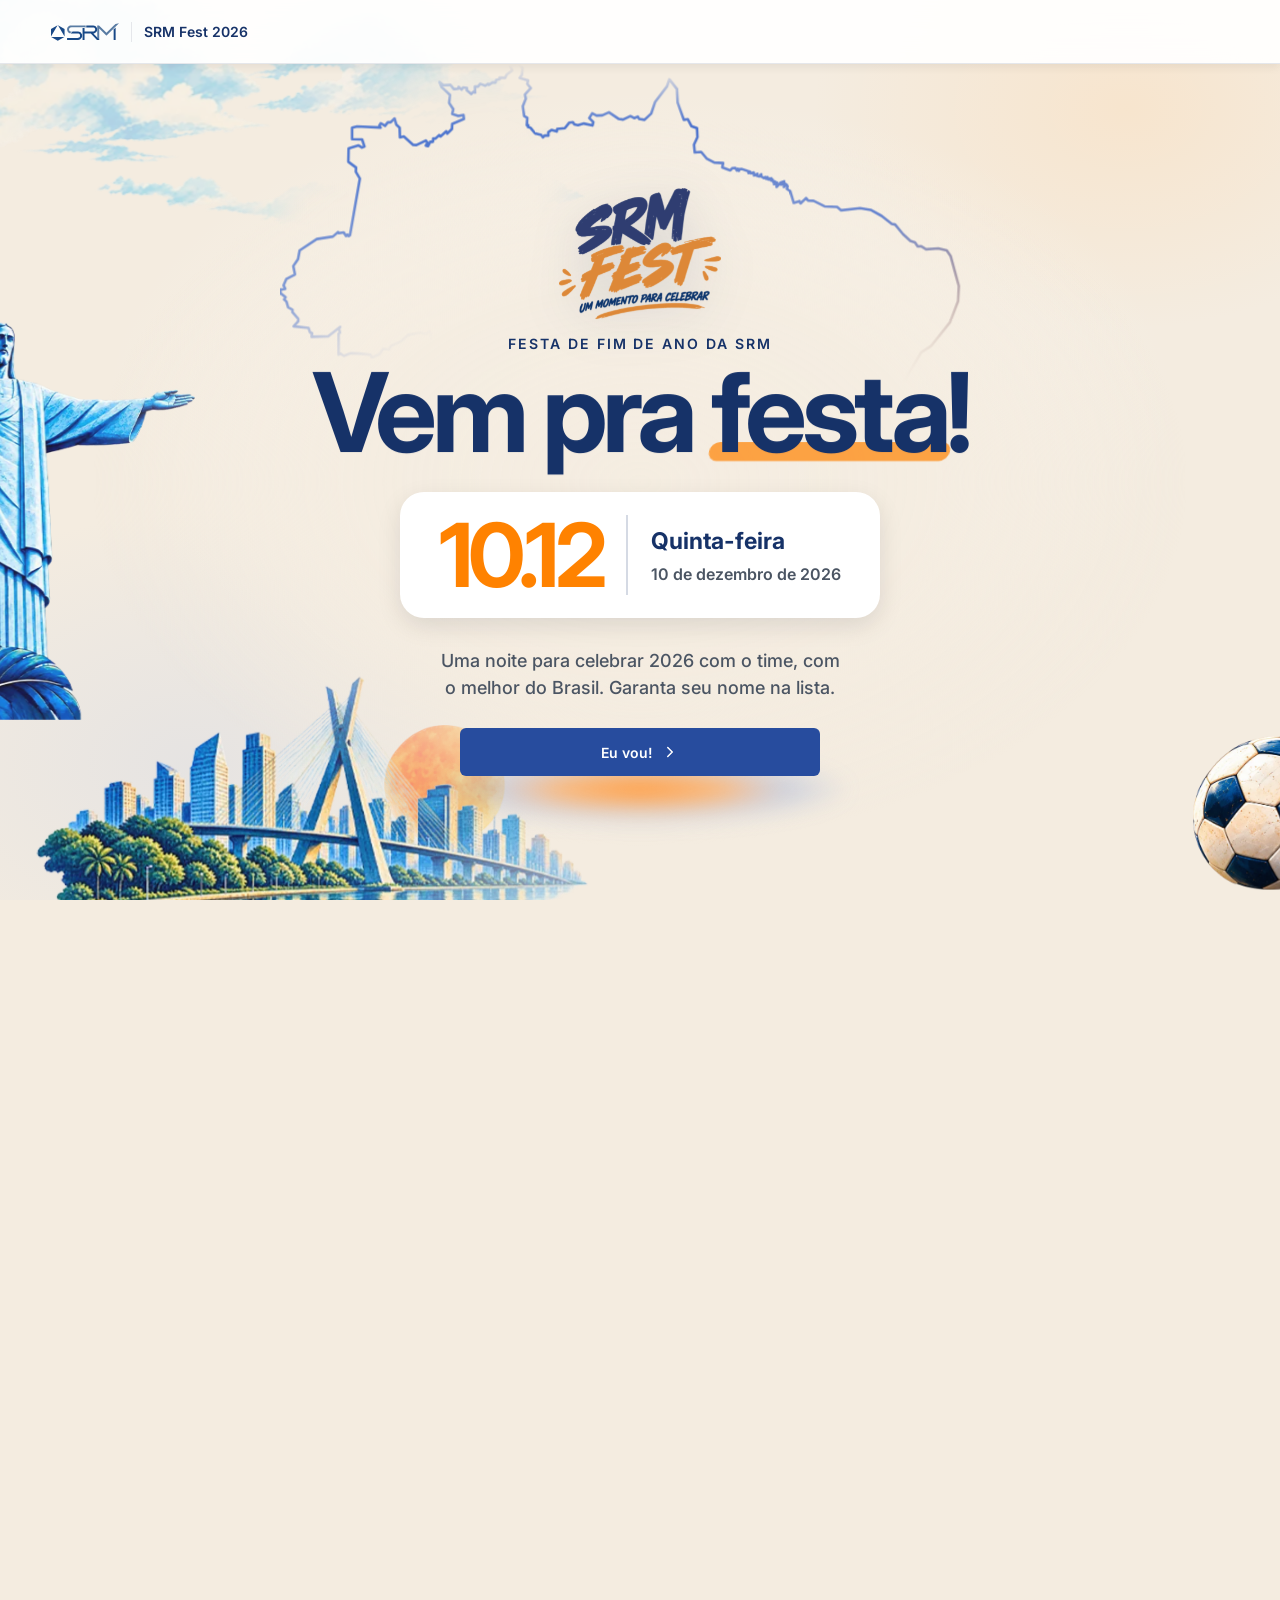
==== commit f474b844: "Landing /festa/: sem o marquee das filiais; salvar ingresso como imagem no celular Co-Authored-By: C" ====
--- a/convite/index.html
+++ b/convite/index.html
@@ -9,8 +9,8 @@
     <meta name="theme-color" content="#f4ece0" />
     <meta name="description" content="SRM Fest 2026: vem pra festa de fim de ano da SRM. Um momento para celebrar." />
     <title>SRM Fest 2026 · Vem pra festa</title>
-    <script type="module" crossorigin src="../assets/convite-BEKgoci1.js"></script>
-    <link rel="modulepreload" crossorigin href="../assets/trava-Dw-wwMG0.js">
+    <script type="module" crossorigin src="../assets/convite-D3hyiZ-7.js"></script>
+    <link rel="modulepreload" crossorigin href="../assets/trava-CkDv03Gr.js">
     <link rel="stylesheet" crossorigin href="../assets/trava-DC3Lha9s.css">
   </head>
   <body>
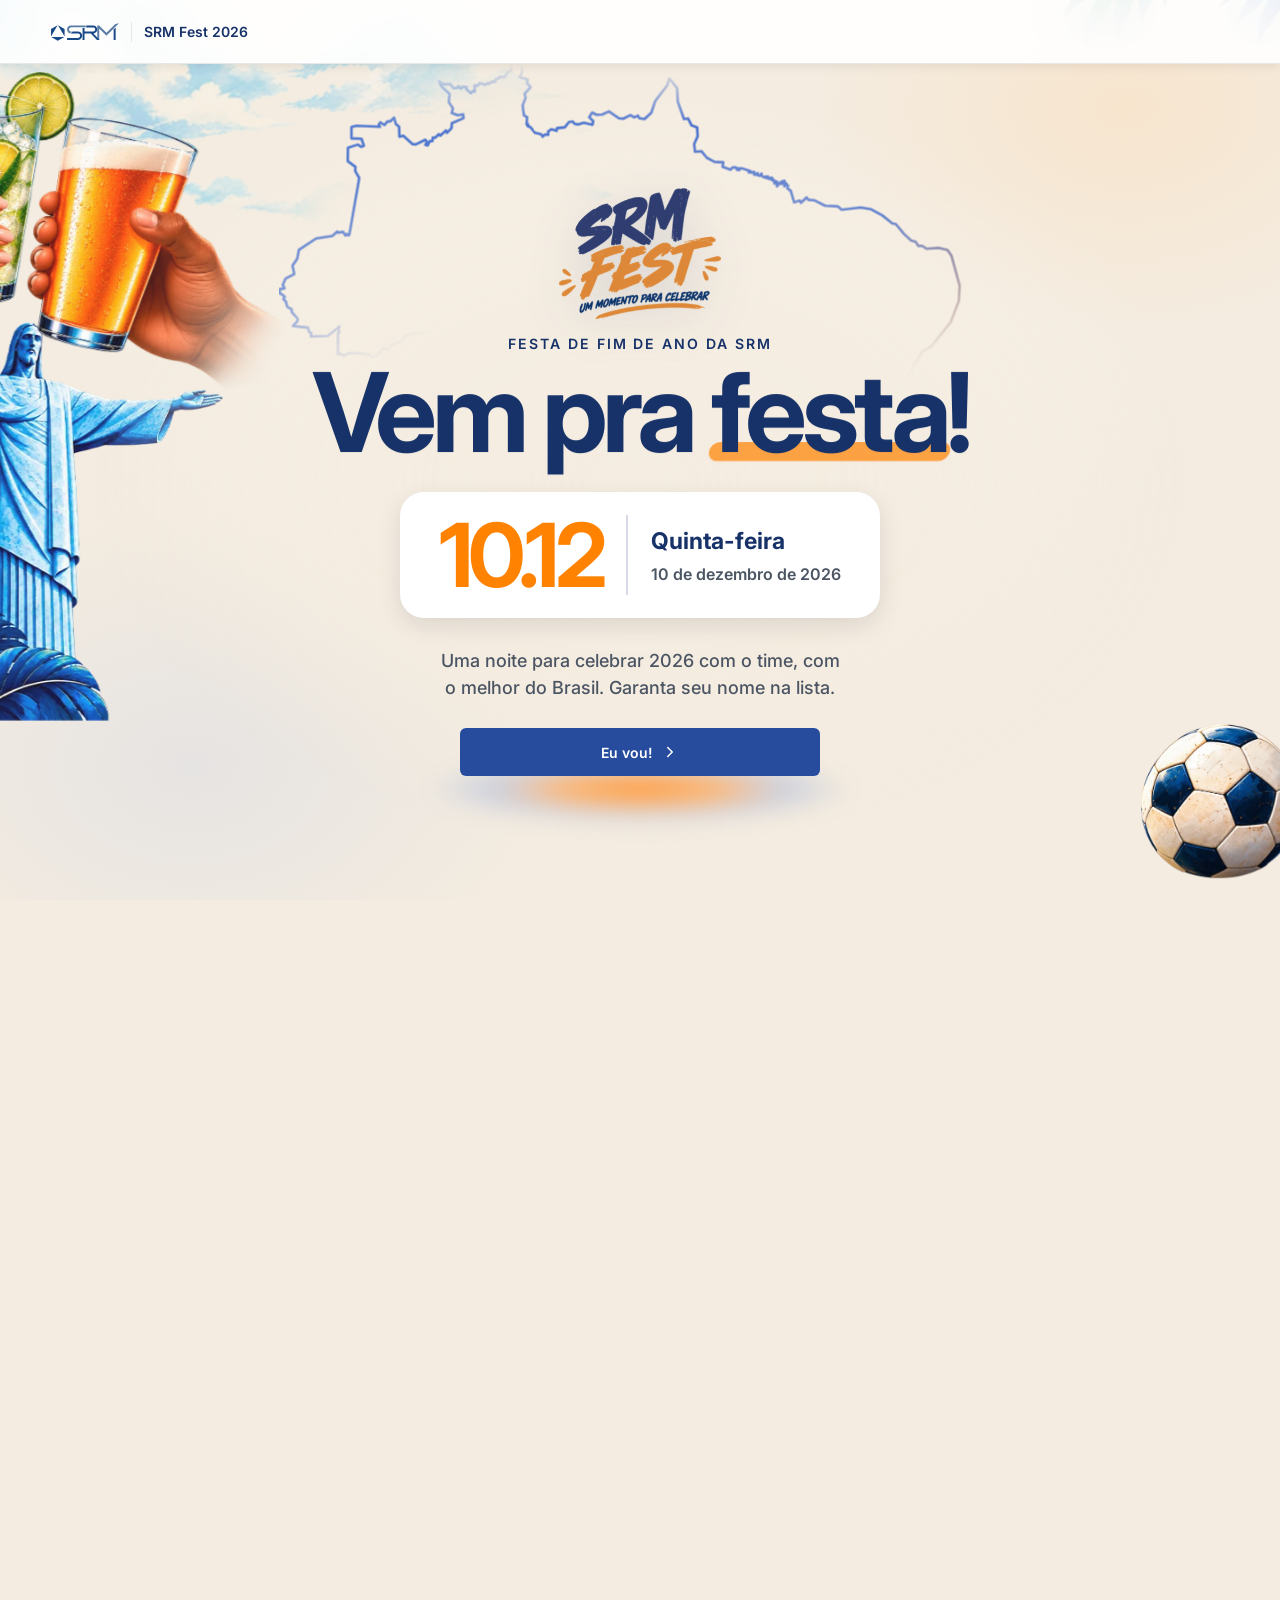
==== commit 5c46150e: "Landing /festa/: manifesto na tela, números sob o mapa, vans no Como chegar, ingresso horizontal, fo" ====
--- a/convite/index.html
+++ b/convite/index.html
@@ -9,9 +9,9 @@
     <meta name="theme-color" content="#f4ece0" />
     <meta name="description" content="SRM Fest 2026: vem pra festa de fim de ano da SRM. Um momento para celebrar." />
     <title>SRM Fest 2026 · Vem pra festa</title>
-    <script type="module" crossorigin src="../assets/convite-D3hyiZ-7.js"></script>
-    <link rel="modulepreload" crossorigin href="../assets/trava-CkDv03Gr.js">
-    <link rel="stylesheet" crossorigin href="../assets/trava-DC3Lha9s.css">
+    <script type="module" crossorigin src="../assets/convite-DN4PH-zB.js"></script>
+    <link rel="modulepreload" crossorigin href="../assets/trava-nBt-yG8a.js">
+    <link rel="stylesheet" crossorigin href="../assets/trava-BDqa2Qh9.css">
   </head>
   <body>
     <div id="root"></div>
--- a/assets/trava-BDqa2Qh9.css
+++ b/assets/trava-BDqa2Qh9.css
@@ -0,0 +1 @@
+@charset "UTF-8";@import"https://fonts.googleapis.com/css2?family=Inter:wght@400;500;600;700&display=swap";:root{--brand-1-50: #eef2fb;--brand-1-100: #d8e1f5;--brand-1-200: #b3c5ea;--brand-1-250: #92a9ef;--brand-1-300: #7f9ede;--brand-1-350: #5b81d2;--brand-1-400: #3560c9;--brand-1-500: #274c9e;--brand-1-600: #1d3f80;--brand-1-700: #163268;--brand-1-800: #0f2450;--brand-1-900: #081736;--brand-2-50: #fff4e6;--brand-2-100: #ffe6cc;--brand-2-200: #ffd4a3;--brand-2-300: #ffb875;--brand-2-400: #ff9a3d;--brand-2-500: #ff8200;--brand-2-600: #e67300;--brand-2-700: #cc6600;--brand-2-800: #a35200;--brand-2-900: #7a3d00;--core-neutral-0: #ffffff;--core-neutral-50: #f5f6f9;--core-neutral-100: #f0f2f6;--core-neutral-200: #e5e7eb;--core-neutral-300: #d1d5db;--core-neutral-400: #9ca3af;--core-neutral-500: #6b7280;--core-neutral-600: #4b5563;--core-neutral-700: #374151;--core-neutral-800: #1f2937;--core-neutral-900: #111827;--core-neutral-950: #0c0c0c;--core-green-50: #f0fdf4;--core-green-100: #dcfce7;--core-green-200: #bbf7d0;--core-green-300: #86efac;--core-green-400: #4ade80;--core-green-450: #34d399;--core-green-500: #22c55e;--core-green-600: #16a34a;--core-green-700: #047857;--core-green-800: #065f46;--core-green-900: #064e3b;--core-red-50: #fef2f2;--core-red-100: #fee2e2;--core-red-200: #fecaca;--core-red-300: #fca5a5;--core-red-400: #f87171;--core-red-500: #ef4444;--core-red-600: #dc2626;--core-red-700: #d30000;--core-red-800: #991b1b;--core-red-900: #7f1d1d;--core-amber-50: #fffbeb;--core-amber-100: #fef3c7;--core-amber-200: #fde68a;--core-amber-300: #fcd34d;--core-amber-400: #fbbf24;--core-amber-500: #f59e0b;--core-amber-600: #d97706;--core-amber-700: #b25b00;--core-amber-800: #92400e;--core-amber-900: #78350f;--teal-50: #f0fdfa;--teal-100: #ccfbf1;--teal-200: #99f6e4;--teal-300: #5eead4;--teal-500: #14b8a6;--teal-700: #0f766e;--teal-900: #134e4a;--white-a05: rgba(255, 255, 255, .05);--white-a08: rgba(255, 255, 255, .08);--white-a10: rgba(255, 255, 255, .1);--white-a15: rgba(255, 255, 255, .15);--white-a18: rgba(255, 255, 255, .18);--white-a20: rgba(255, 255, 255, .2);--white-a22: rgba(255, 255, 255, .22);--white-a30: rgba(255, 255, 255, .3);--white-a35: rgba(255, 255, 255, .35);--white-a38: rgba(255, 255, 255, .38);--white-a40: rgba(255, 255, 255, .4);--white-a45: rgba(255, 255, 255, .45);--white-a50: rgba(255, 255, 255, .5);--white-a55: rgba(255, 255, 255, .55);--white-a60: rgba(255, 255, 255, .6);--white-a65: rgba(255, 255, 255, .65);--white-a70: rgba(255, 255, 255, .7);--white-a75: rgba(255, 255, 255, .75);--white-a80: rgba(255, 255, 255, .8);--white-a82: rgba(255, 255, 255, .82);--white-a85: rgba(255, 255, 255, .85);--white-a88: rgba(255, 255, 255, .88);--error-a07: rgba(211, 0, 0, .07);--error-a12: rgba(211, 0, 0, .12);--error-a18: rgba(220, 38, 38, .18);--error-a35: rgba(211, 0, 0, .35);--error-dark-a25: rgba(153, 0, 0, .25);--accent-a07: rgba(255, 130, 0, .07);--accent-a12: rgba(255, 130, 0, .12);--accent-a35: rgba(255, 130, 0, .35);--warning-a35: rgba(217, 119, 6, .35)}:root{--brand-primary: var(--brand-1-500);--brand-primary-hover: var(--brand-1-600);--brand-primary-light: var(--brand-1-100);--brand-secondary: var(--brand-1-700);--brand-accent: var(--brand-2-500);--brand-accent-hover: var(--brand-2-700);--brand-accent-light: var(--brand-2-100);--brand-accent-strong: var(--brand-2-700);--brand-primary-dark: var(--brand-primary-hover);--brand-primary-a10: rgba(39, 76, 158, .1);--brand-primary-a15: rgba(39, 76, 158, .15);--brand-primary-a20: rgba(39, 76, 158, .2);--brand-primary-a35: rgba(39, 76, 158, .35);--brand-primary-a45: rgba(39, 76, 158, .45);--overlay-dark-a45: rgba(0, 8, 30, .45);--overlay-dark-a60: rgba(0, 8, 30, .6);--overlay-dark-a80: rgba(0, 8, 30, .8);--logo-primary: #184987;--logo-secondary: #597ca3;--text-primary: var(--core-neutral-950);--text-secondary: var(--core-neutral-500);--text-tertiary: var(--core-neutral-500);--text-placeholder: var(--core-neutral-400);--text-on-brand: var(--core-neutral-0);--text-on-accent: var(--core-neutral-0);--text-on-inverse: var(--core-neutral-0);--text-disabled: var(--core-neutral-400);--text-brand: var(--brand-primary);--text-accent: var(--brand-accent-strong);--text-on-image: rgba(255, 255, 255, .8);--text-on-image-subtle: rgba(255, 255, 255, .6);--icon-default: var(--core-neutral-500);--icon-primary: var(--brand-primary);--icon-success: var(--core-green-700);--icon-warning: var(--core-amber-700);--icon-error: var(--core-red-700);--icon-inverse: var(--core-neutral-0);--icon-glyph-brand: var(--brand-1-500);--surface-default: var(--core-neutral-0);--surface-subtle: var(--core-neutral-50);--surface-muted: #e2e6ef;--surface-brand: var(--brand-primary);--surface-inverse: #1e2b44;--surface-canvas: #f8f9fb;--surface-hover: var(--core-neutral-50);--surface-selected: #f7fafd;--border-default: var(--core-neutral-200);--border-medium: var(--core-neutral-300);--border-strong: var(--core-neutral-400);--border-brand: var(--brand-primary);--border-error: var(--core-red-600);--border-selected: var(--border-medium);--border-subtle: rgba(229, 231, 235, .7);--success-subtle: var(--core-green-200);--success-default: var(--core-green-600);--success-strong: var(--core-green-700);--success-bg: var(--core-green-50);--success-border: var(--core-green-200);--success-icon: var(--core-green-700);--warning-subtle: var(--core-amber-200);--warning-default: var(--core-amber-500);--warning-strong: var(--core-amber-700);--warning-bg: var(--core-amber-50);--warning-border: var(--core-amber-200);--warning-icon: var(--core-amber-700);--error-subtle: var(--core-red-200);--error-default: var(--core-red-600);--error-strong: var(--core-red-700);--error-bg: var(--core-red-50);--error-border: var(--core-red-200);--error-icon: var(--core-red-700);--info-subtle: var(--brand-1-100);--info-default: var(--brand-1-400);--info-strong: var(--brand-1-500);--info-bg: var(--brand-1-50);--info-border: var(--brand-1-200);--info-icon: var(--brand-1-500);--brand-primary-subtle: var(--brand-1-100);--brand-primary-default: var(--brand-1-500);--brand-primary-strong: var(--brand-1-700);--brand-primary-bg: var(--brand-1-50);--brand-primary-border: var(--brand-1-500);--brand-primary-icon: var(--brand-1-500);--feedback-info: var(--text-secondary);--feedback-info-bg: var(--core-neutral-300);--feedback-tint-info: color-mix(in srgb, var(--feedback-info) 20%, transparent);--feedback-tint-success: color-mix(in srgb, var(--success-default) 20%, transparent);--feedback-tint-warning: color-mix(in srgb, var(--warning-strong) 20%, transparent);--feedback-tint-error: color-mix(in srgb, var(--error-strong) 20%, transparent);--feedback-tint-neutral: color-mix(in srgb, var(--text-secondary) 15%, transparent);--feedback-tint-ai: color-mix(in srgb, var(--ai-accent) 20%, transparent);--feedback-chip-info: var(--feedback-info-bg);--feedback-chip-success: var(--success-subtle);--feedback-chip-warning: var(--warning-subtle);--feedback-chip-error: var(--error-subtle);--feedback-chip-brand: var(--brand-primary-light);--callout-rail-info: var(--feedback-info);--callout-rail-success: var(--success-default);--callout-rail-warning: var(--warning-strong);--callout-rail-error: var(--error-strong);--callout-rail-neutral: var(--text-tertiary);--status-pending: var(--core-neutral-400);--ai-surface: var(--brand-1-900);--ai-accent: var(--brand-primary);--ai-muted: var(--brand-primary-a15);--ai-color: var(--brand-primary);--ai-bg: var(--brand-primary-light);--avatar-blue: var(--brand-primary);--avatar-green: #1a6b4a;--avatar-purple: #7c3aed;--avatar-amber: #b45309;--avatar-crimson: #be123c;--avatar-teal: #0d6e8a;--avatar-navy: #1e2d5a;--avatar-rose: #9d174d;--avatar-slate: #475569;--avatar-indigo: #3730a3;--tag-neutral-bg: var(--core-neutral-200);--tag-neutral-color: var(--core-neutral-700);--tag-brand-bg: var(--brand-primary-light);--chip-selected-bg: var(--brand-primary-light);--chip-selected-text: var(--brand-primary);--overlay-backdrop: rgba(0, 8, 30, .6);--overlay-backdrop-light: rgba(0, 8, 30, .45);--overlay-subtle: rgba(0, 0, 0, .04);--focus-ring: 0 0 0 3px var(--brand-primary-a35);--focus-ring-brand: 0 0 0 3px var(--brand-primary-a35);--focus-ring-error: 0 0 0 3px var(--error-a35);--focus-ring-error-input: 0 0 0 3px var(--error-a18);--focus-ring-warning: 0 0 0 3px var(--warning-a35);--focus-ring-accent: 0 0 0 3px var(--accent-a35);--focus-ring-inverse: 0 0 0 3px var(--white-a35);--focus-ring-color: var(--brand-1-400);--focus-ring-width: var(--border-width-lg);--interactive-primary-active: var(--brand-1-900);--interactive-error-active: var(--core-red-800);--interactive-secondary: var(--core-neutral-100);--interactive-secondary-hover: var(--core-neutral-200);--interactive-secondary-active: var(--core-neutral-300);--interactive-on-secondary: var(--brand-primary);--interactive-accent-hover: #e67500;--interactive-accent-active: #cc6900;--interactive-accent-light: #fff0e0;--interactive-danger: var(--core-red-600);--interactive-danger-hover: #b91c1c;--interactive-danger-active: var(--core-red-800);--interactive-danger-light: var(--core-red-50);--interactive-on-danger: var(--core-neutral-0);--interactive-ghost-hover: var(--core-neutral-100);--interactive-ghost-active: var(--core-neutral-200);--nav-dark-bg: var(--white-a08);--nav-dark-bg-hover: rgba(255, 255, 255, .12);--nav-dark-bg-active: var(--white-a15);--nav-dark-border: var(--white-a30);--nav-dark-text: rgba(255, 255, 255, .75);--nav-dark-text-label: rgba(255, 255, 255, .55);--nav-dark-surface: var(--core-neutral-900);--grad-btn: linear-gradient(135deg, var(--brand-1-600) 0%, var(--brand-primary) 100%);--grad-btn-hover: linear-gradient(135deg, var(--brand-1-700) 0%, var(--brand-1-600) 100%);--grad-header: linear-gradient(180deg, var(--brand-1-900) 0%, var(--surface-inverse) 100%);--grad-divider: linear-gradient(90deg, transparent 0%, var(--border-default) 50%, transparent 100%);--grad-overlay: linear-gradient(to top, var(--shadow-overlay-lg) 0%, transparent 100%);--grad-brand: linear-gradient(135deg, var(--brand-1-800) 0%, var(--brand-1-500) 100%);--grad-ai: var(--grad-brand);--grad-ai-hero: linear-gradient(135deg, var(--brand-1-800) 0%, var(--brand-1-700) 60%, var(--brand-1-800) 100%);--chart-1: var(--brand-primary);--chart-2: var(--brand-2-500);--chart-3: var(--core-green-600);--chart-4: var(--avatar-purple);--chart-5: var(--avatar-amber);--chart-6: var(--brand-1-500);--chart-negative: var(--core-neutral-950);--chart-loss: var(--core-red-700);--chart-grid: var(--border-subtle);--chart-tone-primary: var(--brand-primary);--chart-tone-success: var(--core-green-600);--chart-tone-warning: var(--core-amber-500);--chart-tone-error: var(--core-red-600);--chart-tone-info: var(--brand-1-400);--chart-tone-neutral-1: var(--core-neutral-500);--chart-tone-neutral-2: var(--core-neutral-400);--chart-tone-neutral-3: var(--core-neutral-300);--chart-axis: var(--text-secondary);--chart-grid-line: var(--border-subtle);--chart-tooltip-bg: var(--surface-default);--chart-tooltip-color: var(--text-primary)}:root{--font-sans: "Inter", -apple-system, BlinkMacSystemFont, sans-serif;--font-mono: "JetBrains Mono", "Fira Code", "Cascadia Code", monospace;--font-family: var(--font-sans);--text-8: 8px;--text-9: 9px;--text-10: 10px;--text-11: 11px;--text-12: 12px;--text-13: 13px;--text-14: 14px;--text-15: 15px;--text-16: 16px;--text-17: 17px;--text-18: 18px;--text-19: 19px;--text-20: 20px;--text-21: 21px;--text-22: 22px;--text-23: 23px;--text-24: 24px;--text-25: 25px;--text-26: 26px;--text-27: 27px;--text-28: 28px;--text-30: 30px;--text-32: 32px;--text-36: 36px;--text-40: 40px;--text-48: 48px;--font-weight-regular: 400;--font-weight-medium: 500;--font-weight-semibold: 600;--font-weight-bold: 700;--weight-regular: var(--font-weight-regular);--weight-medium: var(--font-weight-medium);--weight-semibold: var(--font-weight-semibold);--weight-bold: var(--font-weight-bold);--text-body: var(--text-14);--text-body-sm: var(--text-13);--text-body-xs: var(--text-12);--text-caption: var(--text-11);--text-label: var(--text-12);--text-label-sm: var(--text-11);--text-heading-sm: var(--text-16);--text-heading-md: var(--text-20);--text-heading-lg: var(--text-24);--text-display: var(--text-32);--text-eyebrow: var(--text-10);--text-mono: var(--text-13);--ts-body-md: var(--text-14);--ts-body-md-weight: 400;--ts-body-sm: var(--text-13);--ts-body-sm-weight: 400;--ts-label-md: var(--text-12);--ts-label-md-weight: 500;--ts-label-sm: var(--text-11);--ts-label-sm-weight: 600;--ts-caption: var(--text-11);--ts-caption-weight: 400;--ts-heading-sm: var(--text-16);--ts-heading-sm-weight: 700;--ts-heading-md: var(--text-20);--ts-heading-md-weight: 700;--ts-heading-lg: var(--text-24);--ts-heading-lg-weight: 800;--ts-eyebrow: var(--text-10);--ts-eyebrow-weight: 700;--ts-mono: var(--text-13);--ts-mono-weight: 500;--leading-dense: 1.1;--leading-tight: 1.15;--leading-compact: 1.25;--leading-snug: 1.3;--leading-normal: 1.5;--leading-loose: 1.6;--tracking-eyebrow: .5px;--tracking-label: var(--tracking-eyebrow);--tracking-nav: .33px;--tracking-tight: .01em;--tracking-widened: .06em}:root{--space-05: 2px;--space-1: 4px;--space-2: 8px;--space-3: 12px;--space-4: 16px;--space-5: 20px;--space-6: 24px;--space-7: 28px;--space-8: 32px;--space-9: 36px;--space-10: 40px;--space-11: 44px;--space-12: 48px;--space-13: 52px;--space-14: 56px;--breakpoint-sm: 480px;--breakpoint-md: 768px;--breakpoint-lg: 1024px;--breakpoint-xl: 1280px;--breakpoint-2xl: 1440px;--padding-page: 56px;--padding-page-mobile: 20px;--padding-section: 40px;--gap-section: 32px;--padding-card: 24px;--padding-card-sm: 16px;--padding-card-x: 24px;--padding-card-y: 24px;--gap-card: 16px;--gap-card-lg: 24px;--gap-form: 16px;--gap-form-group: 24px;--gap-form-inline: 8px;--modal-width: 540px;--modal-width-mobile: calc(100vw - var(--space-6));--toast-width: min(360px, calc(100vw - var(--space-12)));--drawer-width: 45vw;--drawer-width-mobile: 88vw;--drawer-width-min: 420px;--drawer-width-sm: 30vw;--drawer-width-lg: 65vw;--input-height-sm: 40px;--input-height-md: 48px;--nav-height: 80px;--nav-height-scroll: 64px;--bottom-nav-height: 64px;--app-header-height: 56px;--height-row-compact: 40px;--height-row-md: 56px;--height-table-header: 44px;--height-table-header-compact: 36px;--height-pagination: 52px;--width-form-max: 444px;--width-panel-min: 420px;--width-card-min: 220px}:root{--radius-none: 0px;--radius-xxs: 2px;--radius-xs: 2px;--radius-sm: 4px;--radius-md: 6px;--radius-lg: 8px;--radius-xl: 12px;--radius-2xl: 16px;--radius-3xl: 24px;--radius-full: 9999px;--radius-modal: 24px;--radius-button: 6px;--radius-input: 8px;--radius-card: 16px}:root{--shadow-overlay: rgba(0, 8, 30, .5);--shadow-overlay-sm: rgba(0, 8, 30, .35);--shadow-overlay-lg: rgba(0, 8, 30, .6);--shadow-sm: 0 1px 3px rgba(0, 0, 0, .08);--shadow-md: 0 4px 12px rgba(0, 0, 0, .12);--shadow-lg: 0 8px 24px rgba(0, 0, 0, .16);--shadow-xl: 0 20px 40px rgba(0, 8, 30, .15);--shadow-card: 0 8px 24px rgba(0, 8, 30, .1);--shadow-drawer: -8px 0 40px rgba(0, 8, 30, .14);--shadow-nav: 0 4px 8px rgba(0, 0, 0, .06);--shadow-thumb: 0 1px 4px rgba(0, 0, 0, .2);--shadow-modal: 0px 20px 30px rgba(0, 8, 30, .3);--shadow-popover: 0 2px 6px rgba(0, 8, 30, .08), 0 12px 32px rgba(0, 8, 30, .16);--shadow-brand-glow: 0 4px 16px rgba(39, 88, 181, .45)}:root{--border-width-sm: 1px;--border-width-md: 1.5px;--border-width-lg: 2px;--border-width-xl: 3px}:root{--duration-fast: .1s;--duration-normal: .15s;--duration-slow: .2s;--duration-slower: .3s;--easing-default: ease;--easing-standard: cubic-bezier(.4, 0, .2, 1);--easing-spring: cubic-bezier(.16, 1, .3, 1)}:root{--z-base: 0;--z-dropdown: 50;--z-select: 100;--z-sticky: 200;--z-overlay: 500;--z-modal: 1000;--z-drawer: 1100;--z-notification: 1200;--z-tooltip: 1500;--z-toast: 9999}:root{--opacity-disabled: .5;--opacity-subtle: .6;--opacity-overlay: .7;--height-button-sm: 32px;--height-button-md: 40px;--height-button-lg: 48px;--icon-xs: 10px;--icon-sm: 14px;--icon-md: 18px;--icon-lg: 24px;--icon-xl: 32px;--avatar-size-xs: 20px;--avatar-size-sm: 24px;--avatar-size-md: 32px;--avatar-size-lg: 40px;--avatar-size-xl: 48px;--avatar-size-2xl: 80px;--avatar-size-collab: 36px;--skeleton-gradient: linear-gradient( 90deg, var(--surface-muted) 25%, var(--surface-subtle) 50%, var(--surface-muted) 75% );--hero-banner-height: 240px;--hero-landscape-height: 200px;--hero-portrait-width: 280px;--hero-portrait-height: 360px;--toast-circle-size: 40px;--toast-circle-size-sm: 30px;--toast-circle-success: var(--feedback-tint-success);--toast-circle-error: var(--feedback-tint-error);--toast-circle-warning: var(--feedback-tint-warning);--toast-circle-info: var(--feedback-tint-info);--toast-circle-neutral: var(--feedback-tint-neutral);--height-input: 44px;--iasrm-avatar-sm: 32px;--iasrm-avatar-md: 40px;--iasrm-avatar-lg: 56px;--iasrm-avatar-glyph-sm: 18px;--iasrm-avatar-glyph-md: 22px;--iasrm-avatar-glyph-lg: 32px;--iasrm-bubble-tail-radius: 3px;--iasrm-bubble-content-gap: 0;--iasrm-bubble-time-gap: 5px;--iasrm-bubble-time-dot: 6px;--iasrm-typing-dot: 7px;--iasrm-typing-dot-gap: 5px;--iasrm-embed-max-width: 340px;--iasrm-drawer-width-sm: 30vw;--iasrm-drawer-width-md: 40vw;--iasrm-drawer-width-lg: 55vw;--iasrm-drawer-min-sm: 380px;--iasrm-drawer-min-md: 420px;--iasrm-drawer-min-lg: 560px;--iasrm-fab-size: 56px;--iasrm-overlay-width: 60vw;--iasrm-overlay-max-height: 860px;--iasrm-overlay-inset-block: 80px;--iasrm-scrim-blur: 3px;--concierge-avatar-sm: 32px;--concierge-avatar-md: 40px;--concierge-avatar-lg: 52px;--concierge-avatar-svg-sm: 14px;--concierge-avatar-svg-md: 18px;--concierge-avatar-svg-lg: 22px;--dropdown-max-height: 240px;--modal-max-width-sm: 420px;--modal-max-width-md: 580px;--modal-max-width-lg: 720px;--modal-max-width-xl: 960px;--modal-min-height-sm: 360px;--modal-min-height-md: 420px;--modal-min-height-lg: 480px;--modal-min-height-xl: 540px}[data-theme=dark]{--surface-canvas: #0f1420;--surface-default: #171d2c;--surface-subtle: #1d2434;--surface-muted: #26304a;--surface-brand: var(--brand-1-700);--surface-inverse: #f0f5fd;--surface-hover: #212a3e;--surface-selected: #22304d;--text-primary: rgba(255, 255, 255, .9);--text-secondary: rgba(255, 255, 255, .62);--text-tertiary: var(--core-neutral-400);--text-placeholder: var(--core-neutral-600);--text-disabled: rgba(255, 255, 255, .24);--text-on-brand: rgba(255, 255, 255, .9);--text-on-inverse: var(--core-neutral-950);--text-brand: var(--brand-1-350);--text-accent: #ffa64d;--icon-default: rgba(255, 255, 255, .55);--icon-primary: var(--brand-1-350);--icon-inverse: var(--brand-1-900);--icon-glyph-brand: var(--brand-1-250);--border-default: rgba(255, 255, 255, .14);--border-medium: rgba(255, 255, 255, .24);--border-strong: rgba(255, 255, 255, .3);--border-brand: var(--brand-1-400);--border-selected: var(--border-medium);--border-subtle: rgba(255, 255, 255, .08);--success-subtle: #0a2418;--success-strong: var(--core-green-300);--success-default: var(--core-green-450);--warning-subtle: #3a340e;--warning-strong: var(--core-amber-400);--warning-default: var(--core-amber-400);--error-subtle: #331621;--error-strong: var(--core-red-400);--error-default: var(--core-red-400);--feedback-info-bg: #1c2638;--feedback-info: var(--text-secondary);--feedback-tint-info: #33415a;--feedback-tint-success: #1c4a37;--feedback-tint-warning: #57502f;--feedback-tint-error: #55293a;--feedback-tint-neutral: #3c4250;--feedback-tint-ai: #2a4a7a;--feedback-chip-info: #414652;--feedback-chip-success: #2f5341;--feedback-chip-warning: #5c4626;--feedback-chip-error: #6b3a43;--feedback-chip-brand: #2a4a7a;--callout-rail-info: #9ca3af;--callout-rail-success: #22c55e;--callout-rail-warning: var(--core-amber-400);--callout-rail-error: #f87171;--callout-rail-neutral: #9ca3af;--ai-color: var(--brand-1-300);--ai-bg: var(--brand-primary-light);--ai-accent: var(--brand-1-350);--grad-ai-hero: linear-gradient(135deg, var(--surface-default) 0%, var(--surface-muted) 60%, var(--surface-default) 100%);--tag-neutral-bg: #2a3346;--tag-neutral-color: var(--text-primary);--tag-brand-bg: var(--brand-primary-light);--chip-selected-bg: var(--white-a70);--chip-selected-text: var(--text-on-inverse);--brand-primary: var(--brand-1-400);--brand-primary-hover: var(--brand-1-350);--brand-primary-light: #14284a;--brand-accent-light: #4a2f12;--brand-accent-strong: var(--text-accent);--overlay-backdrop: rgba(0, 0, 0, .75);--overlay-backdrop-light: rgba(0, 0, 0, .55);--overlay-subtle: rgba(255, 255, 255, .04);--focus-ring: 0 0 0 3px var(--white-a30);--focus-ring-brand: 0 0 0 3px var(--white-a30);--nav-dark-bg: rgba(240, 245, 253, .06);--nav-dark-bg-hover: rgba(240, 245, 253, .1);--nav-dark-bg-active: rgba(240, 245, 253, .14);--nav-dark-border: rgba(240, 245, 253, .18);--nav-dark-text: rgba(240, 245, 253, .75);--nav-dark-text-label: rgba(255, 255, 255, .45);--skeleton-gradient: linear-gradient( 90deg, rgba(255, 255, 255, .04) 25%, rgba(255, 255, 255, .08) 50%, rgba(255, 255, 255, .04) 75% );--shadow-card: 0 4px 16px rgba(0, 0, 0, .4);--shadow-drawer: -8px 0 40px rgba(0, 0, 0, .5);--shadow-modal: 0 20px 40px rgba(0, 0, 0, .55);--shadow-popover: 0 2px 6px rgba(0, 0, 0, .35), 0 12px 32px rgba(0, 0, 0, .55);--shadow-lg: 0 8px 24px rgba(0, 0, 0, .45);--shadow-xl: 0 20px 40px rgba(0, 0, 0, .55);--interactive-secondary: #1d2434;--interactive-secondary-hover: #26304a;--interactive-secondary-active: #2e3a52;--interactive-on-secondary: rgba(255, 255, 255, .9);--interactive-ghost-hover: rgba(255, 255, 255, .08);--interactive-ghost-active: rgba(255, 255, 255, .12);--chart-1: var(--brand-1-300);--chart-2: var(--brand-2-400);--chart-3: var(--core-green-400);--chart-4: var(--avatar-purple);--chart-5: var(--avatar-amber);--chart-6: var(--brand-1-400);--chart-negative: var(--core-neutral-400);--chart-loss: var(--core-red-400);--chart-grid: var(--border-subtle);--chart-tone-primary: var(--brand-1-300);--chart-tone-success: var(--core-green-400);--chart-tone-warning: var(--core-amber-400);--chart-tone-error: var(--core-red-400);--chart-tone-info: var(--brand-1-500);--chart-tone-neutral-1: var(--core-neutral-400);--chart-tone-neutral-2: var(--core-neutral-500);--chart-tone-neutral-3: var(--core-neutral-600);--chart-axis: var(--text-secondary);--chart-grid-line: var(--border-subtle);--chart-tooltip-bg: var(--surface-elevated, var(--surface-subtle));--chart-tooltip-color: var(--text-primary)}@media(max-width:600px){:root{--modal-width: var(--modal-width-mobile);--drawer-width: var(--drawer-width-mobile);--drawer-width-sm: var(--drawer-width-mobile);--drawer-width-lg: var(--drawer-width-mobile);--padding-page: var(--padding-page-mobile);--padding-section: var(--space-6)}}@media(max-width:768px){:root{--padding-page: var(--space-6);--gap-section: var(--space-6);--modal-width: calc(100vw - var(--space-8))}}[data-brand=trust]{--brand-primary: #1a5276;--brand-primary-hover: #154360;--brand-secondary: #0e3350;--brand-primary-dark: var(--brand-secondary);--brand-primary-light: #d6eaf8;--brand-accent: #2e86c1;--brand-accent-hover: #1a6da5;--brand-accent-light: #d6eaf8;--brand-accent-strong: #1a5276;--brand-primary-a10: rgba(26, 82, 118, .1);--brand-primary-a15: rgba(26, 82, 118, .15);--brand-primary-a20: rgba(26, 82, 118, .2);--brand-primary-a35: rgba(26, 82, 118, .35);--brand-primary-a45: rgba(26, 82, 118, .45);--text-brand: #1a5276;--surface-brand: #1a5276;--surface-selected: #eaf4fc;--border-brand: #2e86c1;--focus-ring: 0 0 0 3px rgba(26, 82, 118, .35);--focus-ring-brand: 0 0 0 3px rgba(26, 82, 118, .35);--nav-dark-bg: rgba(255, 255, 255, .1);--nav-dark-bg-hover: rgba(255, 255, 255, .16);--nav-dark-bg-active: rgba(255, 255, 255, .2);--nav-dark-border: rgba(255, 255, 255, .2);--nav-dark-text: rgba(255, 255, 255, .9);--nav-dark-text-label: rgba(255, 255, 255, .55);--grad-btn: linear-gradient(135deg, #1a6da5 0%, #1a5276 100%);--grad-btn-hover: linear-gradient(135deg, #154360 0%, #0e3350 100%);--grad-header: linear-gradient(180deg, #0e3350 0%, #1a5276 100%);--grad-brand: linear-gradient(135deg, #0e3350 0%, #2e86c1 100%);--logo-primary: #1a5276;--logo-secondary: #2e86c1}[data-brand=hb-digital]{--brand-accent: #e67e22;--brand-accent-hover: #ca6f1e;--brand-accent-light: #fdebd0;--brand-accent-strong: #ca6f1e;--grad-btn: linear-gradient(135deg, #e67e22 0%, #ca6f1e 100%)}[data-brand=hb-institucional]{--brand-1-50: #eef2fa;--brand-1-100: #dae2f5;--brand-1-200: #b3c5eb;--brand-1-300: #87a3dd;--brand-1-400: #5b81cd;--brand-1-500: #2F4AA8;--brand-1-600: #253d90;--brand-1-700: #1d3272;--brand-1-800: #142857;--brand-1-900: #0c1a3c;--brand-2-50: #faf5e8;--brand-2-100: #f2e7c8;--brand-2-200: #e8d29c;--brand-2-300: #dcb976;--brand-2-400: #d1a55b;--brand-2-500: #C8A96B;--brand-2-600: #b0925c;--brand-2-700: #8f7549;--brand-2-800: #6d5936;--brand-2-900: #4a3d24}*,*:before,*:after{box-sizing:border-box;margin:0;padding:0}html{-webkit-text-size-adjust:100%;font-size:16px;scroll-behavior:smooth}body{font-family:var(--font-sans);font-size:var(--text-14);line-height:var(--leading-normal);color:var(--text-primary);background-color:var(--surface-canvas);-webkit-font-smoothing:antialiased;-moz-osx-font-smoothing:grayscale}img,svg{display:block;max-width:100%}button,input,select,textarea{font:inherit}button{cursor:pointer;border:none;background:none;padding:0}a{color:var(--brand-primary);text-decoration:none}a:hover{text-decoration:underline}ul,ol{list-style:none}::-webkit-scrollbar{width:6px;height:6px}::-webkit-scrollbar-track{background:var(--surface-subtle)}::-webkit-scrollbar-thumb{background:var(--border-default);border-radius:var(--radius-full)}::-webkit-scrollbar-thumb:hover{background:var(--border-strong)}::selection{background-color:var(--brand-primary-light);color:var(--brand-primary)}:focus-visible{outline:2px solid var(--brand-primary);outline-offset:2px}.g2{display:grid;grid-template-columns:repeat(2,1fr);gap:var(--gap-card)}.g3{display:grid;grid-template-columns:repeat(3,1fr);gap:var(--gap-card)}.g4{display:grid;grid-template-columns:repeat(4,1fr);gap:var(--gap-card)}.g5{display:grid;grid-template-columns:repeat(5,1fr);gap:var(--gap-card)}.g2-lg{display:grid;grid-template-columns:repeat(2,1fr);gap:var(--gap-card-lg)}.g3-lg{display:grid;grid-template-columns:repeat(3,1fr);gap:var(--gap-card-lg)}.g-auto-sm{display:grid;grid-template-columns:repeat(auto-fill,minmax(200px,1fr));gap:var(--gap-card)}.g-auto-md{display:grid;grid-template-columns:repeat(auto-fill,minmax(280px,1fr));gap:var(--gap-card)}.g-auto-lg{display:grid;grid-template-columns:repeat(auto-fill,minmax(360px,1fr));gap:var(--gap-card)}.row{display:flex;align-items:center;gap:var(--space-3)}.row-lg{display:flex;align-items:center;gap:var(--space-6)}.col{display:flex;flex-direction:column;gap:var(--space-3)}.col-lg{display:flex;flex-direction:column;gap:var(--space-6)}.between{display:flex;align-items:center;justify-content:space-between}@media(max-width:768px){.g2,.g3,.g4,.g5,.g2-lg,.g3-lg{grid-template-columns:1fr}.g2.g2-keep-mobile{grid-template-columns:repeat(2,1fr)}}.page-wrap{max-width:1440px;margin:0 auto;padding:0 var(--padding-page)}@media(max-width:768px){.page-wrap{padding:0 var(--padding-page-mobile)}}._avatar_1780p_2{display:inline-flex;align-items:center;justify-content:center;flex-shrink:0;border-radius:var(--radius-full);background-color:var(--brand-primary);font-family:var(--font-sans);font-weight:var(--font-weight-semibold)}._avatarInitials_1780p_17{display:block;color:var(--text-on-brand);line-height:1;text-align:center;-webkit-user-select:none;user-select:none}._sizeXs_1780p_25{width:var(--avatar-size-xs);height:var(--avatar-size-xs);font-size:var(--text-8)}._sizeSm_1780p_31{width:var(--avatar-size-sm);height:var(--avatar-size-sm);font-size:var(--text-10)}._sizeMd_1780p_37{width:var(--avatar-size-md);height:var(--avatar-size-md);font-size:var(--text-13)}._sizeLg_1780p_43{width:var(--avatar-size-lg);height:var(--avatar-size-lg);font-size:var(--text-15)}._sizeXl_1780p_49{width:var(--avatar-size-xl);height:var(--avatar-size-xl);font-size:var(--text-17);font-weight:var(--font-weight-bold)}._sizeCollab_1780p_56{width:var(--avatar-size-collab);height:var(--avatar-size-collab);font-size:var(--text-13);font-weight:var(--font-weight-bold)}._colabCircle_1780p_63{display:inline-flex;align-items:center;justify-content:center;flex-shrink:0;width:var(--avatar-size-collab);height:var(--avatar-size-collab);border-radius:var(--radius-full);background-color:var(--brand-primary)}._colabCircleSubtle_1780p_74{background-color:var(--brand-primary-light)}._colabCircleDark_1780p_78{box-shadow:inset 0 0 0 var(--border-width-lg) var(--white-a55)}._colabCircleInverted_1780p_85{background-color:var(--white-a15);box-shadow:none}._avatarDark_1780p_90{box-shadow:inset 0 0 0 var(--border-width-lg) var(--white-a55)}._avatarInverted_1780p_94{background-color:var(--white-a15);box-shadow:none}._avatarInverted_1780p_94 ._avatarInitials_1780p_17{color:var(--core-neutral-0)}[data-theme=dark] ._avatar_1780p_2:not(._avatarDark_1780p_90):not(._avatarInverted_1780p_94){background-color:var(--white-a15)}[data-theme=dark] ._colabCircle_1780p_63:not(._colabCircleDark_1780p_78):not(._colabCircleInverted_1780p_85):not(._colabCircleSubtle_1780p_74){background-color:var(--white-a15)}._icon_th9kw_1{display:block;flex-shrink:0}._circle_1610x_1{display:flex;align-items:center;justify-content:center;flex-shrink:0;border-radius:var(--radius-full)}._circle_1610x_1 svg{display:block}._success_1610x_13{color:var(--success-default)}._error_1610x_17{color:var(--error-strong)}._warning_1610x_21{color:var(--warning-strong)}._info_1610x_25{color:var(--feedback-info)}._default_1610x_29{color:var(--icon-glyph-brand)}._accent_1610x_33{color:var(--brand-accent)}._tintChip_1610x_37._circle_1610x_1._success_1610x_13{background:var(--feedback-chip-success)}._tintChip_1610x_37._circle_1610x_1._error_1610x_17{background:var(--feedback-chip-error)}._tintChip_1610x_37._circle_1610x_1._warning_1610x_21{background:var(--feedback-chip-warning)}._tintChip_1610x_37._circle_1610x_1._info_1610x_25{background:var(--feedback-chip-info)}._tintChip_1610x_37._circle_1610x_1._default_1610x_29{background:var(--brand-primary-light)}._tintChip_1610x_37._circle_1610x_1._accent_1610x_33{background:var(--brand-accent-light)}._tintWell_1610x_61._circle_1610x_1._success_1610x_13{background:var(--feedback-tint-success)}._tintWell_1610x_61._circle_1610x_1._error_1610x_17{background:var(--feedback-tint-error)}._tintWell_1610x_61._circle_1610x_1._warning_1610x_21{background:var(--feedback-tint-warning)}._tintWell_1610x_61._circle_1610x_1._info_1610x_25{background:var(--feedback-tint-info)}._tintWell_1610x_61._circle_1610x_1._default_1610x_29{background:var(--brand-primary-light)}._tintWell_1610x_61._circle_1610x_1._accent_1610x_33{background:var(--feedback-tint-ai)}._bare_1610x_85{display:inline-flex;align-items:center;background:none;color:inherit}._spinning_1610x_92{animation:_ds-icon-spin_1610x_1 1s linear infinite}@keyframes _ds-icon-spin_1610x_1{0%{transform:rotate(0)}to{transform:rotate(360deg)}}@media(prefers-reduced-motion:reduce){._spinning_1610x_92{animation:none}}._popover_147j9_2{z-index:var(--z-dropdown)}._popover_147j9_2[data-entering]{animation:_overlayIn_147j9_1 var(--duration-fast) var(--easing-default)}._popover_147j9_2[data-exiting]{animation:_overlayIn_147j9_1 var(--duration-fast) var(--easing-default) reverse}@keyframes _overlayIn_147j9_1{0%{opacity:0;transform:translateY(-4px)}to{opacity:1;transform:translateY(0)}}._panel_147j9_22{background-color:var(--surface-default);border:var(--border-width-sm) solid var(--border-default);border-radius:var(--radius-button);box-shadow:var(--shadow-popover);outline:none;font-family:var(--font-sans);overflow:hidden;min-width:var(--overlay-min-width, 260px);max-width:var(--overlay-max-width, none);padding:var(--overlay-padding, var(--space-4))}._panelMenu_147j9_35{padding:var(--overlay-padding, var(--space-1) 0)}._menu_147j9_39{outline:none}._menuItem_147j9_43{display:flex;align-items:center;gap:var(--space-2);padding:var(--space-2) var(--space-4);font-size:var(--text-13);color:var(--text-primary);cursor:pointer;outline:none;transition:background-color var(--duration-fast) var(--easing-default)}._menuItem_147j9_43[data-hovered],._menuItem_147j9_43[data-focused]{background-color:var(--interactive-ghost-hover)}._menuItem_147j9_43[data-focus-visible]{box-shadow:inset var(--focus-ring)}._menuItemIcon_147j9_66{flex-shrink:0;color:var(--text-secondary);display:inline-flex;align-items:center}._menuItemDanger_147j9_73{color:var(--error-strong);border-top:var(--border-width-sm) solid var(--border-default)}._menuItemDanger_147j9_73 ._menuItemIcon_147j9_66{color:var(--error-strong)}@media(prefers-reduced-motion:reduce){._popover_147j9_2,._menuItem_147j9_43{animation:none!important;transition:none}}._trigger_6z5e7_2{display:inline-flex;align-items:center;gap:var(--space-2);padding:var(--space-2) var(--space-3);min-height:calc(var(--avatar-size-md) + var(--space-2) * 2 + var(--border-width-sm) * 2);border-radius:var(--radius-button);border:var(--border-width-sm) solid transparent;background-color:transparent;cursor:pointer;font-family:var(--font-sans);text-align:left;transition:background-color var(--duration-normal),border-color var(--duration-normal)}._trigger_6z5e7_2:focus{outline:none;box-shadow:none}._trigger_6z5e7_2[data-focus-visible]{outline:none;box-shadow:var(--focus-ring)}._triggerOutlined_6z5e7_30{background-color:var(--surface-default);border-color:var(--border-default)}._triggerOutlined_6z5e7_30[data-hovered]{background-color:var(--surface-hover)}._triggerOutlined_6z5e7_30[aria-expanded=true]{background-color:var(--surface-subtle);border-color:var(--border-medium)}._triggerOutlined_6z5e7_30._triggerDark_6z5e7_44{background-color:var(--white-a08);border-color:var(--white-a30)}._triggerOutlined_6z5e7_30._triggerDark_6z5e7_44[data-hovered],._triggerOutlined_6z5e7_30._triggerDark_6z5e7_44[aria-expanded=true]{background-color:var(--white-a15)}._triggerOutlined_6z5e7_30._triggerDark_6z5e7_44[aria-expanded=true]{border-color:var(--white-a55)}._triggerGhost_6z5e7_60[data-hovered],._triggerGhost_6z5e7_60[aria-expanded=true]{background-color:var(--surface-hover)}._triggerGhost_6z5e7_60._triggerDark_6z5e7_44[data-hovered],._triggerGhost_6z5e7_60._triggerDark_6z5e7_44[aria-expanded=true]{background-color:var(--white-a08)}._triggerCollab_6z5e7_70{min-width:0}._triggerCollab_6z5e7_70[data-hovered]:not([aria-expanded=true]){border-color:var(--border-medium)}._triggerText_6z5e7_78{min-width:0;max-width:200px;text-align:left}._triggerTitle_6z5e7_84{display:block;font-size:var(--text-13);font-weight:var(--font-weight-semibold);color:var(--text-primary);line-height:17px;white-space:nowrap;overflow:hidden;text-overflow:ellipsis}._triggerSubtitle_6z5e7_95{display:block;font-size:var(--text-11);font-weight:var(--font-weight-regular);color:var(--text-tertiary);line-height:15px;white-space:nowrap;overflow:hidden;text-overflow:ellipsis}._triggerCompany_6z5e7_106 ._triggerTitle_6z5e7_84{font-size:var(--text-14);line-height:20px}._triggerDark_6z5e7_44 ._triggerTitle_6z5e7_84{color:var(--core-neutral-0)}._triggerDark_6z5e7_44 ._triggerSubtitle_6z5e7_95{color:var(--white-a80)}._chevron_6z5e7_121{display:inline-flex;align-items:center;justify-content:center;width:var(--space-5);height:var(--space-5);flex-shrink:0;margin-left:var(--space-1);color:var(--text-secondary);transform-origin:50% 50%;transition:transform var(--duration-normal)}._chevron_6z5e7_121 svg{display:block}._trigger_6z5e7_2[aria-expanded=true] ._chevron_6z5e7_121{transform:rotate(180deg)}._triggerDark_6z5e7_44 ._chevron_6z5e7_121{color:var(--white-a55)}@media(prefers-reduced-motion:reduce){._trigger_6z5e7_2,._chevron_6z5e7_121{transition:none;animation:none!important}}._group_17gcj_1{display:inline-flex;align-items:center;gap:var(--space-2);font-family:var(--font-sans);text-align:left}._labelLines_17gcj_13{min-width:0}._labelLine1_17gcj_17{margin:0;font-size:var(--text-13);font-weight:var(--font-weight-semibold);color:var(--text-primary);line-height:18px}._labelLine2_17gcj_25{margin:0;font-size:var(--text-11);font-weight:var(--font-weight-regular);color:var(--text-secondary);line-height:16px}._labelLine1Dark_17gcj_33{color:var(--core-neutral-0)}._labelLine2Dark_17gcj_37{color:var(--white-a80)}._companyLines_17gcj_45{min-width:0}._companyName_17gcj_49{margin:0;font-size:var(--text-14);font-weight:var(--font-weight-semibold);color:var(--text-primary);line-height:20px}._companyCnpj_17gcj_57{margin:0;font-size:var(--text-11);font-weight:var(--font-weight-regular);color:var(--text-tertiary);line-height:16px}._companyNameDark_17gcj_65{color:var(--core-neutral-0)}._companyCnpjDark_17gcj_69{color:var(--white-a80)}._colabLines_17gcj_77{min-width:0}._colabEmail_17gcj_81{margin:0;font-size:var(--text-13);font-weight:var(--font-weight-semibold);color:var(--text-primary);line-height:18px;overflow:hidden;text-overflow:ellipsis;white-space:nowrap}._colabCompany_17gcj_92{margin:0;font-size:var(--text-11);color:var(--text-tertiary);line-height:15px}._colabEmailDark_17gcj_99{color:var(--core-neutral-0)}._colabCompanyDark_17gcj_103{color:var(--white-a80)}._avatar_10n0z_1{position:relative;display:inline-flex;align-items:center;justify-content:center;overflow:hidden;flex-shrink:0;font-family:var(--font-family);font-weight:var(--font-weight-semibold);color:var(--text-secondary)}._avatar_10n0z_1:has(._fallback_10n0z_13){background:var(--surface-default);border:var(--border-width-sm) solid var(--border-default)}._circle_10n0z_18{border-radius:var(--radius-full)}._img_10n0z_22{position:relative;z-index:1;width:100%;height:100%;object-fit:contain}._fallback_10n0z_13{position:absolute;top:0;right:0;bottom:0;left:0;display:flex;align-items:center;justify-content:center;line-height:1;-webkit-user-select:none;user-select:none}._xs_10n0z_40{width:var(--avatar-size-xs);height:var(--avatar-size-xs)}._xs_10n0z_40 ._fallback_10n0z_13{font-size:var(--text-8)}._sm_10n0z_49{width:var(--avatar-size-sm);height:var(--avatar-size-sm)}._sm_10n0z_49 ._fallback_10n0z_13{font-size:var(--text-9)}._md_10n0z_58{width:var(--avatar-size-md);height:var(--avatar-size-md)}._md_10n0z_58 ._fallback_10n0z_13{font-size:var(--text-11)}._lg_10n0z_67{width:var(--avatar-size-lg);height:var(--avatar-size-lg)}._lg_10n0z_67 ._fallback_10n0z_13{font-size:var(--text-14)}._xl_10n0z_76{width:var(--avatar-size-xl);height:var(--avatar-size-xl)}._xl_10n0z_76 ._fallback_10n0z_13{font-size:var(--text-17)}._2xl_10n0z_85{width:var(--avatar-size-2xl);height:var(--avatar-size-2xl)}._2xl_10n0z_85 ._fallback_10n0z_13{font-size:var(--text-23)}._group_1yr07_1{display:inline-flex;align-items:center;font-family:var(--font-family)}._item_1yr07_7{flex-shrink:0;margin-left:calc(var(--space-2) * -1);box-shadow:0 0 0 var(--border-width-lg) var(--surface-default)}._item_1yr07_7:first-child{margin-left:0}._itemSpaced_1yr07_17{flex-shrink:0;margin-left:var(--space-1)}._itemSpaced_1yr07_17:first-child{margin-left:0}._more_1yr07_26{display:inline-flex;align-items:center;justify-content:center;background:var(--surface-hover);color:var(--text-secondary);font-size:var(--text-11);font-weight:var(--font-weight-semibold);border-radius:var(--radius-full)}._xs_1yr07_37{width:var(--avatar-size-xs);height:var(--avatar-size-xs)}._sm_1yr07_42{width:var(--avatar-size-sm);height:var(--avatar-size-sm)}._md_1yr07_47{width:var(--avatar-size-md);height:var(--avatar-size-md)}._lg_1yr07_52{width:var(--avatar-size-lg);height:var(--avatar-size-lg)}._xl_1yr07_57{width:var(--avatar-size-xl);height:var(--avatar-size-xl)}._2xl_1yr07_62{width:var(--avatar-size-2xl);height:var(--avatar-size-2xl)}._button_el195_2{position:relative;display:inline-flex;align-items:center;justify-content:center;gap:var(--space-2);padding:var(--space-3) var(--space-4);overflow:hidden;border:none;border-radius:var(--radius-button);font-family:var(--font-sans);font-weight:600;letter-spacing:var(--tracking-tight);white-space:nowrap;-webkit-user-select:none;user-select:none;cursor:pointer;outline:none;transition:background-color var(--duration-normal) var(--easing-default),color var(--duration-normal) var(--easing-default),border-color var(--duration-normal) var(--easing-default)}._button_el195_2[data-disabled]{cursor:not-allowed}._content_el195_26{position:relative;z-index:1;display:inline-flex;align-items:center;gap:var(--space-2)}._spinner_el195_34{animation:_spin_el195_34 1s linear infinite}@keyframes _spin_el195_34{to{transform:rotate(360deg)}}._sizeSm_el195_43{height:var(--space-8);font-size:var(--text-11)}._sizeMd_el195_48{height:var(--space-10);font-size:var(--text-13)}._sizeLg_el195_53{height:var(--space-12);font-size:var(--text-14)}._fullWidth_el195_58{width:100%}._primary_el195_62:before{content:"";position:absolute;top:0;right:0;bottom:0;left:0;z-index:0;border-radius:var(--radius-button);background-color:var(--brand-primary-hover);transform:translate(-101%);transition:transform var(--duration-slow) ease-out}._primary_el195_62[data-hovered]:before{transform:translate(0)}._primary_el195_62{background-color:var(--brand-primary);color:var(--text-on-brand)}._primary_el195_62[data-pressed]{background-color:var(--interactive-primary-active)}._primary_el195_62[data-disabled]:not(._loading_el195_82){background-color:var(--surface-muted);color:var(--text-disabled)}._primary_el195_62._dark_el195_86,[data-theme=dark] ._primary_el195_62{background-color:var(--brand-primary);color:var(--text-on-brand)}._primary_el195_62._dark_el195_86:before,[data-theme=dark] ._primary_el195_62:before{background-color:var(--brand-primary-hover)}._primary_el195_62._dark_el195_86[data-pressed],[data-theme=dark] ._primary_el195_62[data-pressed]{background-color:var(--brand-primary-hover)}._primary_el195_62._dark_el195_86[data-disabled]:not(._loading_el195_82),[data-theme=dark] ._primary_el195_62[data-disabled]:not(._loading_el195_82){background-color:var(--white-a20);color:var(--white-a40)}._destructive_el195_103:before{content:"";position:absolute;top:0;right:0;bottom:0;left:0;z-index:0;border-radius:var(--radius-button);background-color:var(--error-dark-a25);transform:translate(-101%);transition:transform var(--duration-slow) ease-out}._destructive_el195_103[data-hovered]:before{transform:translate(0)}._destructive_el195_103{background-color:var(--error-strong);color:var(--text-on-brand)}._destructive_el195_103[data-disabled]:not(._loading_el195_82){background-color:var(--surface-muted);color:var(--text-disabled)}[data-theme=dark] ._destructive_el195_103,._destructive_el195_103._dark_el195_86{background-color:var(--interactive-danger);color:var(--text-on-brand)}._accent_el195_134:before{content:"";position:absolute;top:0;right:0;bottom:0;left:0;z-index:0;border-radius:var(--radius-button);background-color:var(--brand-accent-hover);transform:translate(-101%);transition:transform var(--duration-slow) ease-out}._accent_el195_134[data-hovered]:before{transform:translate(0)}._accent_el195_134{background-color:var(--brand-accent);color:var(--text-on-accent)}._accent_el195_134[data-pressed]{background-color:var(--brand-accent-hover)}._accent_el195_134[data-disabled]:not(._loading_el195_82){background-color:var(--surface-muted);color:var(--text-disabled)}._secondary_el195_159{background-color:transparent;background-image:radial-gradient(ellipse at center,var(--brand-primary-light) 0%,transparent 70%);background-repeat:no-repeat;background-position:center;background-size:0% 0%}._secondary_el195_159[data-hovered]{background-size:250% 500%}._secondary_el195_159{box-shadow:inset 0 0 0 var(--border-width-md) var(--border-brand);color:var(--brand-primary);transition:background-size var(--duration-slower) var(--easing-standard),box-shadow var(--duration-normal) var(--easing-default),color var(--duration-normal) var(--easing-default)}._secondary_el195_159[data-disabled]:not(._loading_el195_82){box-shadow:inset 0 0 0 var(--border-width-md) var(--border-medium);color:var(--text-disabled)}._secondary_el195_159._dark_el195_86,[data-theme=dark] ._secondary_el195_159{background-color:transparent;background-image:radial-gradient(ellipse at center,var(--white-a15) 0%,transparent 70%);background-repeat:no-repeat;background-position:center;background-size:0% 0%}._secondary_el195_159._dark_el195_86[data-hovered],[data-theme=dark] ._secondary_el195_159[data-hovered]{background-size:250% 500%}._secondary_el195_159._dark_el195_86,[data-theme=dark] ._secondary_el195_159{box-shadow:inset 0 0 0 var(--border-width-md) var(--white-a50);color:var(--text-on-brand)}._secondary_el195_159._dark_el195_86[data-hovered],[data-theme=dark] ._secondary_el195_159[data-hovered]{box-shadow:inset 0 0 0 var(--border-width-md) var(--white-a85)}._secondary_el195_159._dark_el195_86[data-pressed],[data-theme=dark] ._secondary_el195_159[data-pressed]{background-color:var(--white-a10)}._secondary_el195_159._dark_el195_86[data-disabled]:not(._loading_el195_82),[data-theme=dark] ._secondary_el195_159[data-disabled]:not(._loading_el195_82){box-shadow:inset 0 0 0 var(--border-width-md) var(--white-a20);color:var(--white-a35)}._secondaryDestructive_el195_203{background-color:transparent;background-image:radial-gradient(ellipse at center,var(--error-subtle) 0%,transparent 70%);background-repeat:no-repeat;background-position:center;background-size:0% 0%}._secondaryDestructive_el195_203[data-hovered]{background-size:250% 500%}._secondaryDestructive_el195_203{box-shadow:inset 0 0 0 var(--border-width-md) var(--error-strong);color:var(--error-strong);transition:background-size var(--duration-slower) var(--easing-standard),box-shadow var(--duration-normal) var(--easing-default)}._secondaryDestructive_el195_203[data-disabled]:not(._loading_el195_82){box-shadow:inset 0 0 0 var(--border-width-md) var(--border-medium);color:var(--text-disabled);opacity:.5}._secondaryDestructive_el195_203._dark_el195_86,[data-theme=dark] ._secondaryDestructive_el195_203{box-shadow:inset 0 0 0 var(--border-width-md) var(--interactive-danger);color:var(--interactive-danger)}._secondaryDestructive_el195_203._dark_el195_86[data-disabled]:not(._loading_el195_82),[data-theme=dark] ._secondaryDestructive_el195_203[data-disabled]:not(._loading_el195_82){box-shadow:inset 0 0 0 var(--border-width-md) var(--white-a20);color:var(--white-a35)}._secondaryAccent_el195_236{background-color:transparent;background-image:radial-gradient(ellipse at center,var(--brand-accent-light) 0%,transparent 70%);background-repeat:no-repeat;background-position:center;background-size:0% 0%}._secondaryAccent_el195_236[data-hovered]{background-size:250% 500%}._secondaryAccent_el195_236{box-shadow:inset 0 0 0 var(--border-width-md) var(--brand-accent);color:var(--brand-accent);transition:background-size var(--duration-slower) var(--easing-standard),box-shadow var(--duration-normal) var(--easing-default)}._secondaryAccent_el195_236[data-hovered]{color:var(--brand-accent-strong)}._secondaryAccent_el195_236[data-disabled]:not(._loading_el195_82){box-shadow:inset 0 0 0 var(--border-width-md) var(--border-medium);color:var(--text-disabled)}._ghost_el195_263{background-color:transparent;color:var(--ghost-ctx-color, var(--brand-primary))}._ghost_el195_263[data-hovered]{background-color:var(--ghost-ctx-hover-bg, var(--brand-1-100))}._ghost_el195_263[data-pressed]{background-color:var(--ghost-ctx-active-bg, var(--surface-muted))}._ghost_el195_263[data-disabled]:not(._loading_el195_82){color:var(--text-disabled)}._ghost_el195_263._dark_el195_86,[data-theme=dark] ._ghost_el195_263{color:var(--ghost-ctx-color, var(--text-on-brand))}._ghost_el195_263._dark_el195_86[data-hovered],[data-theme=dark] ._ghost_el195_263[data-hovered]{background-color:var(--ghost-ctx-hover-bg, var(--white-a08))}._ghost_el195_263._dark_el195_86[data-pressed],[data-theme=dark] ._ghost_el195_263[data-pressed]{background-color:var(--ghost-ctx-active-bg, var(--white-a15))}._ghost_el195_263._dark_el195_86[data-disabled]:not(._loading_el195_82),[data-theme=dark] ._ghost_el195_263[data-disabled]:not(._loading_el195_82){color:var(--white-a35)}._ghostDestructive_el195_289{background-color:transparent;color:var(--error-strong)}._ghostDestructive_el195_289[data-hovered]{background-color:var(--error-a07)}._ghostDestructive_el195_289[data-pressed]{background-color:var(--error-a12)}._ghostDestructive_el195_289[data-disabled]:not(._loading_el195_82){color:var(--text-disabled);opacity:.5}._ghostDestructive_el195_289._dark_el195_86,[data-theme=dark] ._ghostDestructive_el195_289{color:var(--interactive-danger)}._ghostDestructive_el195_289._dark_el195_86[data-disabled]:not(._loading_el195_82),[data-theme=dark] ._ghostDestructive_el195_289[data-disabled]:not(._loading_el195_82){color:var(--white-a35)}._ghostAccent_el195_314{background-color:transparent;color:var(--brand-accent)}._ghostAccent_el195_314[data-hovered]{background-color:var(--accent-a07);color:var(--brand-accent-strong)}._ghostAccent_el195_314[data-pressed]{background-color:var(--accent-a12)}._ghostAccent_el195_314[data-disabled]:not(._loading_el195_82){color:var(--text-disabled);opacity:.5}._link_el195_330{width:auto;height:auto;padding:0;background-color:transparent;color:var(--brand-primary);font-weight:500}._link_el195_330[data-hovered]{text-decoration:underline}._link_el195_330[data-disabled]:not(._loading_el195_82){color:var(--text-disabled);opacity:.5}._link_el195_330._dark_el195_86,[data-theme=dark] ._link_el195_330{color:var(--text-on-brand)}._link_el195_330._dark_el195_86[data-disabled]:not(._loading_el195_82),[data-theme=dark] ._link_el195_330[data-disabled]:not(._loading_el195_82){color:var(--white-a35);opacity:.5}._linkAccent_el195_353{width:auto;height:auto;padding:0;background-color:transparent;color:var(--brand-accent);font-weight:500}._linkAccent_el195_353[data-hovered]{text-decoration:underline}._linkAccent_el195_353[data-disabled]:not(._loading_el195_82){color:var(--text-disabled);opacity:.5}._button_el195_2._button_el195_2[data-focus-visible],._button_el195_2._button_el195_2[data-pressed]:not([data-disabled]){box-shadow:var(--focus-ring)}._button_el195_2._secondary_el195_159[data-focus-visible],._button_el195_2._secondary_el195_159[data-pressed]:not([data-disabled]){box-shadow:inset 0 0 0 var(--border-width-md) var(--border-brand),var(--focus-ring)}._button_el195_2._secondaryDestructive_el195_203[data-focus-visible],._button_el195_2._secondaryDestructive_el195_203[data-pressed]:not([data-disabled]){box-shadow:inset 0 0 0 var(--border-width-md) var(--error-strong),var(--focus-ring-error)}._button_el195_2._secondaryAccent_el195_236[data-focus-visible],._button_el195_2._secondaryAccent_el195_236[data-pressed]:not([data-disabled]){box-shadow:inset 0 0 0 var(--border-width-md) var(--brand-accent),var(--focus-ring-accent)}._button_el195_2._button_el195_2._link_el195_330[data-focus-visible],._button_el195_2._button_el195_2._link_el195_330[data-pressed],._button_el195_2._button_el195_2._linkAccent_el195_353[data-focus-visible],._button_el195_2._button_el195_2._linkAccent_el195_353[data-pressed]{box-shadow:none}._button_el195_2._button_el195_2._link_el195_330[data-focus-visible],._button_el195_2._button_el195_2._linkAccent_el195_353[data-focus-visible]{text-decoration:underline}._button_el195_2._destructive_el195_103[data-focus-visible],._button_el195_2._destructive_el195_103[data-pressed]:not([data-disabled]),._button_el195_2._ghostDestructive_el195_289[data-focus-visible],._button_el195_2._ghostDestructive_el195_289[data-pressed]:not([data-disabled]){box-shadow:var(--focus-ring-error)}._button_el195_2._accent_el195_134[data-focus-visible],._button_el195_2._accent_el195_134[data-pressed]:not([data-disabled]),._button_el195_2._ghostAccent_el195_314[data-focus-visible],._button_el195_2._ghostAccent_el195_314[data-pressed]:not([data-disabled]){box-shadow:var(--focus-ring-accent)}._button_el195_2._ghost_el195_263._dark_el195_86[data-focus-visible],._button_el195_2._ghost_el195_263._dark_el195_86[data-pressed]:not([data-disabled]){box-shadow:var(--focus-ring-inverse)}._button_el195_2._secondary_el195_159._dark_el195_86[data-focus-visible],._button_el195_2._secondary_el195_159._dark_el195_86[data-pressed]:not([data-disabled]){box-shadow:inset 0 0 0 var(--border-width-md) var(--white-a85),var(--focus-ring-inverse)}@media(prefers-reduced-motion:reduce){._button_el195_2,._button_el195_2:before{transition:none}._spinner_el195_34{animation:none}}._chip_12y29_2{display:inline-flex;align-items:center;gap:var(--space-2);box-sizing:border-box;border-radius:var(--radius-full);border:var(--border-width-sm) solid var(--border-medium);background:var(--surface-default);color:var(--text-secondary);font-family:var(--font-sans);font-weight:var(--font-weight-semibold);white-space:nowrap;-webkit-user-select:none;user-select:none;cursor:pointer;outline:none;transition:background-color var(--duration-normal) var(--easing-default),border-color var(--duration-normal) var(--easing-default),color var(--duration-normal) var(--easing-default)}._chip_12y29_2[data-hovered]{border-color:var(--border-brand);background:var(--surface-hover);color:var(--brand-primary)}._chip_12y29_2[data-selected]{border-color:var(--border-brand);background:var(--chip-selected-bg);color:var(--chip-selected-text)}._chip_12y29_2[data-selected][data-hovered]{background:var(--chip-selected-bg)}._chip_12y29_2[data-pressed]{background:var(--surface-subtle);box-shadow:var(--focus-ring)}[data-theme=dark]._chip_12y29_2:not([data-selected]):not([data-disabled]){background:transparent!important;border-color:var(--white-a60)!important;color:var(--white-a75)!important}[data-theme=dark]._chip_12y29_2[data-hovered]:not([data-selected]):not([data-disabled]){background:var(--white-a05)!important;border-color:var(--core-neutral-0)!important;color:var(--core-neutral-0)!important}[data-theme=dark]._chip_12y29_2[data-pressed]:not([data-selected]):not([data-disabled]){background:var(--white-a30)!important;box-shadow:0 0 0 3px var(--white-a35)!important}[data-theme=dark]._chip_12y29_2[data-selected][data-pressed]:not([data-disabled]){background:var(--chip-selected-bg)!important;border-color:transparent!important;box-shadow:0 0 0 3px var(--white-a30)!important}[data-theme=dark]._chip_12y29_2[data-focus-visible]:not([data-selected]):not([data-disabled]){outline:none!important;box-shadow:0 0 0 2px var(--white-a85)!important}[data-theme=dark]._chip_12y29_2[data-selected]:not([data-disabled]){border-color:transparent!important}._chip_12y29_2[data-disabled]{cursor:not-allowed;opacity:var(--opacity-disabled);border-color:var(--border-medium);background:var(--surface-subtle);color:var(--text-disabled)}._sizeSm_12y29_103{height:var(--space-7);padding:0 var(--space-3);font-size:var(--text-11);align-items:center}._sizeMd_12y29_110{height:var(--space-8);padding:0 var(--space-4);font-size:var(--text-13);align-items:center}._sizeLg_12y29_117{height:var(--space-9);padding:0 var(--space-5);font-size:var(--text-14);align-items:center}._hasLeadingIcon_12y29_124,._hasLeadingIcon_12y29_124 ._toggleSlot_12y29_128{gap:var(--space-2)}._removable_12y29_132{padding-right:var(--space-2);cursor:default;align-items:center;border-color:var(--brand-primary);background:var(--brand-primary-light);color:var(--brand-primary)}._toggleSlot_12y29_128{display:inline-flex;align-items:center;gap:var(--space-2);border:none;background:none;padding:0;margin:0;font:inherit;color:inherit;cursor:pointer;outline:none;height:100%}._removeButton_12y29_156{display:inline-flex;align-items:center;justify-content:center;flex-shrink:0;margin-left:var(--space-1);border:none;border-radius:var(--radius-full);background:none;padding:0;color:inherit;opacity:1;cursor:pointer;outline:none}._removeButton_12y29_156[data-pressed]{box-shadow:none}._removeButton_12y29_156[data-disabled]{cursor:not-allowed;opacity:var(--opacity-disabled)}._group_12y29_182{display:flex;flex-wrap:wrap;align-items:center;gap:var(--space-2)}@media(prefers-reduced-motion:reduce){._chip_12y29_2{transition:none}}._iconButton_1msw8_4{display:inline-flex;align-items:center;justify-content:center;flex-shrink:0;padding:0;border:none;border-radius:var(--radius-button);cursor:pointer;outline:none;transition:background-color var(--duration-normal) var(--easing-default),background-size var(--duration-slower) var(--easing-standard),color var(--duration-normal) var(--easing-default)}._sizeSm_1msw8_17{width:var(--space-7);height:var(--space-7)}._sizeMd_1msw8_22{width:var(--space-8);height:var(--space-8)}._sizeLg_1msw8_27{width:var(--height-button-md);height:var(--height-button-md)}._primary_1msw8_32{background-color:var(--brand-primary);color:var(--text-on-brand)}._primary_1msw8_32[data-hovered]{background-color:var(--brand-primary-hover)}._primary_1msw8_32[data-pressed]{background-color:var(--interactive-primary-active)}._primary_1msw8_32._dark_1msw8_43[data-pressed],[data-theme=dark] ._primary_1msw8_32[data-pressed]{background-color:var(--brand-primary-hover)}._secondary_1msw8_2{background-color:transparent;background-image:radial-gradient(ellipse at center,var(--brand-primary-light) 0%,transparent 70%);background-repeat:no-repeat;background-position:center;background-size:0% 0%}._secondary_1msw8_2[data-hovered]{background-size:250% 500%}._secondary_1msw8_2{box-shadow:inset 0 0 0 var(--border-width-md) var(--border-brand);color:var(--brand-primary)}._destructive_1msw8_67{background-color:var(--error-subtle);color:var(--error-strong)}._destructive_1msw8_67[data-hovered]{background-color:var(--error-strong);color:var(--text-on-brand)}._destructive_1msw8_67[data-pressed]{background-color:var(--interactive-error-active);color:var(--text-on-brand)}._destructive_1msw8_67._dark_1msw8_43,[data-theme=dark] ._destructive_1msw8_67{color:var(--interactive-danger)}._destructive_1msw8_67._dark_1msw8_43[data-hovered],[data-theme=dark] ._destructive_1msw8_67[data-hovered]{background-color:var(--interactive-danger);color:var(--text-on-brand)}._destructive_1msw8_67._dark_1msw8_43[data-pressed],[data-theme=dark] ._destructive_1msw8_67[data-pressed]{background-color:var(--interactive-danger-active);color:var(--text-on-brand)}._accent_1msw8_97{background-color:var(--brand-accent);color:var(--text-on-accent)}._accent_1msw8_97[data-hovered],._accent_1msw8_97[data-pressed]{background-color:var(--brand-accent-hover)}._secondaryAccent_1msw8_109{background-color:transparent;background-image:radial-gradient(ellipse at center,var(--brand-accent-light) 0%,transparent 70%);background-repeat:no-repeat;background-position:center;background-size:0% 0%}._secondaryAccent_1msw8_109[data-hovered]{background-size:250% 500%}._secondaryAccent_1msw8_109{box-shadow:inset 0 0 0 var(--border-width-md) var(--brand-accent);color:var(--brand-accent)}._secondaryAccent_1msw8_109[data-hovered]{color:var(--brand-accent-strong)}._secondaryAccent_1msw8_109[data-disabled]:not(._loading_1msw8_127){box-shadow:inset 0 0 0 var(--border-width-md) var(--border-medium);color:var(--text-disabled)}._ghostAccent_1msw8_132{background-color:transparent;color:var(--brand-accent)}._ghostAccent_1msw8_132[data-hovered]{background-color:var(--accent-a07);color:var(--brand-accent-strong)}._ghostAccent_1msw8_132[data-pressed]{background-color:var(--accent-a12)}._ghost_1msw8_132{background-color:transparent;color:var(--ghost-ctx-color, var(--brand-primary))}._ghost_1msw8_132[data-hovered]{background-color:var(--ghost-ctx-hover-bg, var(--brand-1-100))}._ghost_1msw8_132[data-pressed]{background-color:var(--ghost-ctx-active-bg, var(--interactive-ghost-active))}._dark_1msw8_43._ghost_1msw8_132,[data-theme=dark] ._ghost_1msw8_132{color:var(--ghost-ctx-color, var(--text-on-brand))}._dark_1msw8_43._ghost_1msw8_132[data-hovered],[data-theme=dark] ._ghost_1msw8_132[data-hovered]{background-color:var(--ghost-ctx-hover-bg, var(--white-a08))}._dark_1msw8_43._ghost_1msw8_132[data-pressed],[data-theme=dark] ._ghost_1msw8_132[data-pressed]{background-color:var(--ghost-ctx-active-bg, var(--white-a15))}._dark_1msw8_43._ghost_1msw8_132[data-disabled]:not(._loading_1msw8_127),[data-theme=dark] ._ghost_1msw8_132[data-disabled]:not(._loading_1msw8_127){color:var(--white-a35)}._dark_1msw8_43._secondary_1msw8_2,[data-theme=dark] ._secondary_1msw8_2{background-color:transparent;background-image:radial-gradient(ellipse at center,var(--white-a15) 0%,transparent 70%);background-repeat:no-repeat;background-position:center;background-size:0% 0%}._dark_1msw8_43._secondary_1msw8_2[data-hovered],[data-theme=dark] ._secondary_1msw8_2[data-hovered]{background-size:250% 500%}._dark_1msw8_43._secondary_1msw8_2,[data-theme=dark] ._secondary_1msw8_2{box-shadow:inset 0 0 0 var(--border-width-md) var(--white-a50);color:var(--text-on-brand)}._dark_1msw8_43._secondary_1msw8_2[data-hovered],[data-theme=dark] ._secondary_1msw8_2[data-hovered]{box-shadow:inset 0 0 0 var(--border-width-md) var(--white-a85)}._dark_1msw8_43._secondary_1msw8_2[data-pressed],[data-theme=dark] ._secondary_1msw8_2[data-pressed]{background-color:var(--white-a10)}._dark_1msw8_43._secondary_1msw8_2[data-disabled],[data-theme=dark] ._secondary_1msw8_2[data-disabled]{box-shadow:inset 0 0 0 var(--border-width-md) var(--white-a20)}._iconButton_1msw8_4[data-disabled]{background-color:var(--surface-muted);color:var(--text-disabled);cursor:not-allowed}._secondary_1msw8_2[data-disabled]{box-shadow:inset 0 0 0 var(--border-width-md) var(--border-medium)}._iconButton_1msw8_4._iconButton_1msw8_4[data-focus-visible],._iconButton_1msw8_4._iconButton_1msw8_4[data-pressed]:not([data-disabled]){box-shadow:var(--focus-ring)}._iconButton_1msw8_4._secondary_1msw8_2[data-focus-visible],._iconButton_1msw8_4._secondary_1msw8_2[data-pressed]:not([data-disabled]){box-shadow:inset 0 0 0 var(--border-width-md) var(--border-brand),var(--focus-ring)}._iconButton_1msw8_4._secondaryAccent_1msw8_109[data-focus-visible],._iconButton_1msw8_4._secondaryAccent_1msw8_109[data-pressed]:not([data-disabled]){box-shadow:inset 0 0 0 var(--border-width-md) var(--brand-accent),var(--focus-ring-accent)}._iconButton_1msw8_4._destructive_1msw8_67[data-focus-visible],._iconButton_1msw8_4._destructive_1msw8_67[data-pressed]:not([data-disabled]){box-shadow:var(--focus-ring-error)}._iconButton_1msw8_4._accent_1msw8_97[data-focus-visible],._iconButton_1msw8_4._accent_1msw8_97[data-pressed]:not([data-disabled]),._iconButton_1msw8_4._ghostAccent_1msw8_132[data-focus-visible],._iconButton_1msw8_4._ghostAccent_1msw8_132[data-pressed]:not([data-disabled]){box-shadow:var(--focus-ring-accent)}._iconButton_1msw8_4._dark_1msw8_43._secondary_1msw8_2[data-focus-visible],._iconButton_1msw8_4._dark_1msw8_43._secondary_1msw8_2[data-pressed]:not([data-disabled]),[data-theme=dark] ._iconButton_1msw8_4._secondary_1msw8_2[data-focus-visible],[data-theme=dark] ._iconButton_1msw8_4._secondary_1msw8_2[data-pressed]:not([data-disabled]){box-shadow:inset 0 0 0 var(--border-width-md) var(--white-a85),var(--focus-ring-inverse)}._iconButton_1msw8_4._dark_1msw8_43._ghost_1msw8_132[data-focus-visible],._iconButton_1msw8_4._dark_1msw8_43._ghost_1msw8_132[data-pressed]:not([data-disabled]),[data-theme=dark] ._iconButton_1msw8_4._ghost_1msw8_132[data-focus-visible],[data-theme=dark] ._iconButton_1msw8_4._ghost_1msw8_132[data-pressed]:not([data-disabled]){box-shadow:var(--focus-ring-inverse)}@media(prefers-reduced-motion:reduce){._iconButton_1msw8_4{transition:none}}._field_6v45u_2{display:flex;flex-direction:column;gap:var(--space-1);font-family:var(--font-sans);width:100%}._label_6v45u_10{font-size:var(--text-12);font-weight:500;color:var(--text-primary);display:flex;align-items:center;gap:2px}._required_6v45u_19{color:var(--error-strong)}._field_6v45u_2[data-disabled] ._label_6v45u_10{color:var(--text-disabled)}._fieldDark_6v45u_27 ._label_6v45u_10{color:var(--text-primary);font-weight:500}._fieldDark_6v45u_27 ._message_6v45u_32{color:var(--text-secondary)}._fieldDark_6v45u_27 ._messageError_6v45u_36{color:var(--error-strong)}._wrapper_6v45u_40{display:flex;align-items:center;gap:var(--space-2);border:var(--border-width-sm) solid var(--border-default);border-radius:var(--radius-input);background:var(--surface-default);cursor:text;transition:border-color var(--duration-normal) var(--easing-default),box-shadow var(--duration-normal) var(--easing-default)}._wrapper_6v45u_40:hover{border-color:var(--border-medium)}._wrapper_6v45u_40:focus-within{border-color:var(--brand-primary);box-shadow:var(--focus-ring)}._wrapper_6v45u_40._wrapperDark_6v45u_61{--text-placeholder: var(--white-a55);background:var(--white-a10);border-color:var(--border-medium)}._wrapper_6v45u_40._wrapperDark_6v45u_61:hover{border-color:var(--border-strong)}._wrapper_6v45u_40._wrapperDark_6v45u_61:focus-within{border-color:var(--border-brand);box-shadow:var(--focus-ring)}._wrapper_6v45u_40._wrapperDark_6v45u_61 ._icon_6v45u_74{color:var(--icon-default)}._wrapper_6v45u_40._wrapperDark_6v45u_61 ._input_6v45u_77{color:var(--text-primary)}._wrapper_6v45u_40._wrapperDark_6v45u_61 ._input_6v45u_77::placeholder{color:var(--text-placeholder)}._wrapper_6v45u_40._wrapperDark_6v45u_61 ._iconButton_6v45u_83{color:var(--icon-default)}._wrapper_6v45u_40._wrapperDark_6v45u_61 ._iconButton_6v45u_83:hover{color:var(--text-primary)}._wrapperFocused_6v45u_90{border-color:var(--brand-primary);box-shadow:var(--focus-ring)}._sizeSm_6v45u_95{height:var(--height-button-sm);padding-inline:var(--space-2);font-size:var(--text-14)}._sizeMd_6v45u_101{height:var(--height-input);padding-inline:var(--space-3);font-size:var(--text-16)}._field_6v45u_2[data-invalid] ._wrapper_6v45u_40{border-color:var(--error-strong);background:var(--error-subtle)}._field_6v45u_2[data-invalid] ._wrapper_6v45u_40:focus-within{border-color:var(--error-strong);box-shadow:var(--focus-ring-error-input)}._field_6v45u_2[data-disabled] ._wrapper_6v45u_40{background:var(--surface-muted);cursor:not-allowed;opacity:var(--opacity-disabled)}._field_6v45u_2[data-disabled] ._wrapper_6v45u_40:hover{border-color:var(--border-default)}._field_6v45u_2[data-disabled] ._wrapper_6v45u_40:focus-within{border-color:var(--border-default);box-shadow:none}._field_6v45u_2[data-readonly] ._wrapper_6v45u_40{background:var(--surface-muted);cursor:default}._field_6v45u_2[data-readonly] ._wrapper_6v45u_40:hover{border-color:var(--border-default)}._field_6v45u_2[data-invalid] ._wrapper_6v45u_40._wrapperDark_6v45u_61{border-color:var(--error-strong);background:var(--error-subtle)}._field_6v45u_2[data-invalid] ._wrapper_6v45u_40._wrapperDark_6v45u_61:focus-within{box-shadow:var(--focus-ring-error)}._field_6v45u_2[data-disabled] ._wrapper_6v45u_40._wrapperDark_6v45u_61{background:var(--surface-muted);opacity:var(--opacity-disabled)}._field_6v45u_2[data-readonly] ._wrapper_6v45u_40._wrapperDark_6v45u_61{background:var(--surface-muted)}._input_6v45u_77{flex:1;min-width:0;border:none;outline:none;background:transparent;font-family:inherit;font-size:inherit;color:var(--text-primary);cursor:inherit}._input_6v45u_77::placeholder{color:var(--text-placeholder)}._field_6v45u_2[data-disabled] ._input_6v45u_77{color:var(--text-disabled);cursor:not-allowed}._icon_6v45u_74{display:inline-flex;align-items:center;color:var(--text-tertiary);flex-shrink:0}._spinner_6v45u_187{display:inline-flex;align-items:center;color:var(--brand-primary);flex-shrink:0}._inputPrefix_6v45u_194{font-size:var(--text-16);color:var(--text-secondary);flex-shrink:0;-webkit-user-select:none;user-select:none;padding-right:var(--space-1)}._inputPrefixFilled_6v45u_202{color:var(--text-primary)}._iconButton_6v45u_83{display:inline-flex;align-items:center;background:none;border:none;padding:0 0 0 var(--space-1);cursor:pointer;color:var(--text-secondary);flex-shrink:0}._iconButton_6v45u_83:focus-visible{box-shadow:var(--focus-ring);border-radius:var(--radius-xs)}._message_6v45u_32{font-size:var(--text-11);color:var(--text-tertiary);margin:0;display:flex;align-items:center;gap:var(--space-1)}._messageError_6v45u_36{font-size:var(--text-11);color:var(--error-strong);margin:0;display:flex;align-items:center;gap:var(--space-1)}@media(prefers-reduced-motion:reduce){._wrapper_6v45u_40{transition:none}}._root_1ndah_1{display:flex;flex-direction:column;align-items:center;gap:var(--space-2);font-family:var(--font-sans);width:100%}._label_1ndah_10{font-size:var(--text-12);font-weight:600;color:var(--text-primary);text-align:center;width:100%}._digits_1ndah_18{display:flex;align-items:center;justify-content:center;gap:var(--space-2)}._digit_1ndah_18{width:var(--space-12);height:var(--space-12);text-align:center;font-size:var(--text-20);font-weight:700;font-family:var(--font-sans);border-radius:var(--radius-input);border:var(--border-width-sm) solid var(--border-default);background:var(--surface-default);color:var(--text-primary);outline:none;cursor:text;transition:border-color var(--duration-normal) var(--easing-default),background-color var(--duration-normal) var(--easing-default)}._digit_1ndah_18:focus-visible{border-color:var(--brand-primary);box-shadow:var(--focus-ring)}._digitFilled_1ndah_45{border-color:var(--brand-primary);background:var(--surface-subtle)}._digitError_1ndah_50{border-color:var(--error-strong);background:var(--error-subtle)}._digitDisabled_1ndah_55{background:var(--surface-muted);color:var(--text-disabled);cursor:not-allowed;opacity:var(--opacity-disabled)}._digitReadOnly_1ndah_62{background:var(--surface-muted);color:var(--text-secondary);cursor:default}._resend_1ndah_68{font-size:var(--text-12);color:var(--text-tertiary);text-align:center}._countdown_1ndah_74{color:var(--text-secondary);font-variant-numeric:tabular-nums}._message_1ndah_79{font-size:var(--text-11);color:var(--text-tertiary);margin:0;display:flex;align-items:center;gap:var(--space-1)}._messageError_1ndah_88{color:var(--error-strong)}._messageSuccess_1ndah_92{color:var(--success-default)}@media(prefers-reduced-motion:reduce){._digit_1ndah_18{transition:none}}._field_5qo43_12{display:inline-block;font-family:var(--font-sans);min-width:240px;position:relative}._fieldFullWidth_5qo43_19{display:block;width:100%;min-width:0}._fieldInner_5qo43_28{display:flex;flex-direction:column;gap:var(--space-1);width:100%}._label_5qo43_35{font-size:var(--text-12);font-weight:500;color:var(--text-primary);display:flex;align-items:center;gap:2px}._field_5qo43_12[data-disabled] ._label_5qo43_35{color:var(--text-disabled)}._field_5qo43_12._fieldDark_5qo43_50 ._label_5qo43_35{color:var(--text-primary);font-weight:500}._field_5qo43_12._fieldDark_5qo43_50 ._message_5qo43_55{color:var(--text-secondary)}._field_5qo43_12._fieldDark_5qo43_50 ._messageError_5qo43_59,._required_5qo43_63{color:var(--error-strong)}._group_5qo43_68{display:flex;align-items:center;gap:var(--space-2);border:var(--border-width-sm) solid var(--border-default);border-radius:var(--radius-input);background:var(--surface-default);cursor:pointer;transition:border-color var(--duration-normal) var(--easing-default),box-shadow var(--duration-normal) var(--easing-default)}._group_5qo43_68[data-hovered]{border-color:var(--border-medium)}._group_5qo43_68[data-focus-within]{border-color:var(--brand-primary);box-shadow:var(--focus-ring)}._groupSm_5qo43_88{height:var(--height-button-sm);padding-inline:var(--space-2);font-size:var(--text-14)}._groupMd_5qo43_94{height:var(--height-input);padding-inline:var(--space-3);font-size:var(--text-16)}._groupRange_5qo43_101{min-width:260px}._rangeSeparator_5qo43_105{color:var(--text-tertiary);flex-shrink:0;-webkit-user-select:none;user-select:none}._field_5qo43_12[data-invalid] ._group_5qo43_68{border-color:var(--error-strong);background:var(--error-subtle)}._field_5qo43_12[data-invalid] ._group_5qo43_68[data-focus-within]{box-shadow:var(--focus-ring-error-input)}._field_5qo43_12[data-disabled] ._group_5qo43_68{background:var(--surface-muted);cursor:not-allowed;opacity:var(--opacity-disabled)}._field_5qo43_12[data-disabled] ._group_5qo43_68[data-hovered]{border-color:var(--border-default)}._field_5qo43_12[data-disabled] ._group_5qo43_68[data-focus-within]{border-color:var(--border-default);box-shadow:none}._field_5qo43_12[data-readonly] ._group_5qo43_68{background:var(--surface-muted);cursor:default}._field_5qo43_12[data-readonly] ._group_5qo43_68[data-hovered]{border-color:var(--border-default)}._field_5qo43_12._fieldDark_5qo43_50:not([data-invalid]):not([data-disabled]):not([data-readonly]) ._group_5qo43_68{background:var(--white-a10);border-color:var(--border-medium)}._field_5qo43_12._fieldDark_5qo43_50:not([data-invalid]):not([data-disabled]):not([data-readonly]) ._group_5qo43_68:hover{border-color:var(--border-strong)}._field_5qo43_12._fieldDark_5qo43_50:not([data-invalid]):not([data-disabled]):not([data-readonly]) ._group_5qo43_68:focus-within{border-color:var(--border-brand);box-shadow:var(--focus-ring)}._field_5qo43_12._fieldDark_5qo43_50 ._group_5qo43_68 ._calendarIcon_5qo43_159{color:var(--icon-default)}._field_5qo43_12._fieldDark_5qo43_50 ._group_5qo43_68 ._segment_5qo43_162{color:var(--text-primary)}._field_5qo43_12._fieldDark_5qo43_50 ._group_5qo43_68 ._segment_5qo43_162[data-type=literal],._field_5qo43_12._fieldDark_5qo43_50 ._group_5qo43_68 ._segment_5qo43_162[data-placeholder]{color:var(--text-tertiary)}._field_5qo43_12._fieldDark_5qo43_50 ._group_5qo43_68 ._segment_5qo43_162[data-focused]{background:var(--brand-primary-light);color:var(--text-primary)}._field_5qo43_12._fieldDark_5qo43_50 ._group_5qo43_68 ._rangeSeparator_5qo43_105{color:var(--text-tertiary)}._field_5qo43_12._fieldDark_5qo43_50[data-invalid] ._group_5qo43_68{border-color:var(--error-strong);background:var(--error-subtle)}._field_5qo43_12._fieldDark_5qo43_50[data-disabled] ._group_5qo43_68{background:var(--surface-muted);opacity:var(--opacity-disabled)}._field_5qo43_12._fieldDark_5qo43_50[data-readonly] ._group_5qo43_68{background:var(--surface-muted)}._dateInput_5qo43_199{display:inline-flex;align-items:center;flex:0 1 auto;min-width:0;font-family:inherit;font-size:inherit;color:var(--text-primary)}._segment_5qo43_162{padding:0;font-family:inherit;font-size:inherit;font-weight:inherit;color:var(--text-primary);outline:none;border-radius:var(--radius-xs);caret-color:transparent}._segment_5qo43_162[data-type=literal],._segment_5qo43_162[data-placeholder]{color:var(--text-tertiary)}._segment_5qo43_162[data-focused]{background:var(--brand-primary-light);color:var(--brand-primary)}._segment_5qo43_162[data-invalid]{color:var(--error-strong)}._field_5qo43_12[data-disabled] ._segment_5qo43_162{color:var(--text-disabled)}._calendarIcon_5qo43_159{display:inline-flex;align-items:center;justify-content:center;margin-left:auto;color:var(--text-tertiary);flex-shrink:0;pointer-events:none}._message_5qo43_55{font-size:var(--text-11);color:var(--text-tertiary);margin:0;display:flex;align-items:center;gap:var(--space-1)}._messageError_5qo43_59{font-size:var(--text-11);color:var(--error-strong);margin:0;display:flex;align-items:center;gap:var(--space-1)}._popoverDark_5qo43_272{background:var(--surface-canvas);border-color:var(--border-default)}[data-theme=dark] ._calendarCell_5qo43_9[data-hovered]:not([data-disabled]):not([data-selected]){background:color-mix(in srgb,var(--brand-accent) 16%,transparent);color:var(--brand-2-200)}[data-theme=dark] ._calendarCell_5qo43_9[data-navigable]:hover:not([data-selected]):not([data-in-range]){background:color-mix(in srgb,var(--brand-2-500) 16%,transparent);color:var(--brand-2-200)}[data-theme=dark] ._calendarWeekday_5qo43_302{color:var(--text-secondary)}[data-theme=dark] ._calendarCell_5qo43_9[data-outside-month],[data-theme=dark] ._calendarCell_5qo43_9[data-unavailable],[data-theme=dark] ._calendarCell_5qo43_9[data-disabled]{color:var(--border-strong)}[data-theme=dark] ._calendarCell_5qo43_9[data-navigable]{color:var(--text-secondary)}[data-theme=dark] ._calendarCell_5qo43_9[data-selected]{background:var(--brand-2-500);color:var(--text-on-brand)}[data-theme=dark] ._calendarCell_5qo43_9[data-focus-visible],[data-theme=dark] ._calendarCell_5qo43_9[data-pressed]{box-shadow:var(--focus-ring-accent)}._popover_5qo43_272{z-index:var(--z-tooltip);background:var(--surface-default);border:var(--border-width-sm) solid var(--border-default);border-radius:var(--radius-input);box-shadow:var(--shadow-card);font-family:var(--font-sans);padding:var(--space-4);outline:none;animation:_popoverIn_5qo43_1 var(--duration-fast) var(--easing-default)}@keyframes _popoverIn_5qo43_1{0%{opacity:0;transform:translateY(-4px)}to{opacity:1;transform:translateY(0)}}._dialog_5qo43_364{outline:none}._dialogWithPresets_5qo43_369{display:flex;gap:var(--space-4);align-items:stretch}._presetsPanel_5qo43_375{display:flex;flex-direction:column;gap:var(--space-1);min-width:132px;padding-right:var(--space-3);border-right:var(--border-width-sm) solid var(--border-subtle)}._presetsLabel_5qo43_384{font-size:var(--text-11);font-weight:600;color:var(--text-tertiary);text-transform:uppercase;letter-spacing:var(--tracking-label);padding:var(--space-1) var(--space-3);margin-bottom:var(--space-1)}._presetButton_5qo43_394{text-align:left;padding:var(--space-2) var(--space-3);background:none;border:none;border-radius:var(--radius-input);font-family:inherit;font-size:var(--text-13);color:var(--text-primary);cursor:pointer;outline:none;transition:background-color var(--duration-fast) var(--easing-default),color var(--duration-fast) var(--easing-default)}._presetButton_5qo43_394:hover{background:var(--surface-hover)}._presetButton_5qo43_394:focus-visible{box-shadow:var(--focus-ring)}._calendar_5qo43_9{--calendar-grid-height: 272px;display:flex;flex-direction:column;gap:var(--space-3)}._calendarHeader_5qo43_425{display:flex;align-items:center;justify-content:space-between;gap:var(--space-2)}._calendarHeading_5qo43_432{flex:1;text-align:center;font-size:var(--text-14);font-weight:600;color:var(--text-primary);margin:0;text-transform:capitalize}._calendarHeadingButton_5qo43_444{flex:1;display:inline-flex;align-items:center;justify-content:center;gap:var(--space-1);min-width:0;padding:var(--space-1) var(--space-2);background:none;border:none;border-radius:var(--radius-input);font-family:inherit;font-size:var(--text-14);font-weight:600;color:var(--text-primary);text-transform:capitalize;cursor:pointer;outline:none;transition:background-color var(--duration-fast) var(--easing-default),color var(--duration-fast) var(--easing-default)}._calendarHeadingButton_5qo43_444:hover{background:var(--surface-hover);color:var(--brand-primary)}._calendarHeadingButton_5qo43_444:focus-visible{box-shadow:var(--focus-ring)}._calendarHeadingButton_5qo43_444 svg{flex-shrink:0}._pickerNavButton_5qo43_477{display:inline-flex;align-items:center;justify-content:center;width:var(--space-7);height:var(--space-7);flex-shrink:0;background:none;border:none;border-radius:var(--radius-full);color:var(--text-secondary);cursor:pointer;outline:none;transition:background-color var(--duration-fast) var(--easing-default),color var(--duration-fast) var(--easing-default)}._pickerNavButton_5qo43_477:hover:not(:disabled){background:var(--surface-hover);color:var(--brand-primary)}._pickerNavButton_5qo43_477:focus-visible{box-shadow:var(--focus-ring)}._pickerNavButton_5qo43_477:disabled{cursor:not-allowed;color:var(--text-disabled)}._pickerGrid_5qo43_415{display:grid;grid-template-columns:repeat(3,1fr);align-content:center;gap:var(--space-1);padding-top:var(--space-1);min-height:var(--calendar-grid-height);min-width:calc(7 * var(--space-9))}._pickerCell_5qo43_517{display:inline-flex;align-items:center;justify-content:center;min-height:var(--space-10);padding:var(--space-2) var(--space-1);background:none;border:none;border-radius:var(--radius-input);font-family:inherit;font-size:var(--text-13);color:var(--text-primary);cursor:pointer;outline:none;transition:background-color var(--duration-fast) var(--easing-default),color var(--duration-fast) var(--easing-default)}._pickerCell_5qo43_517:hover:not(:disabled):not([data-selected]){background:var(--brand-primary-light);color:var(--brand-primary)}._pickerCell_5qo43_517:focus-visible{box-shadow:var(--focus-ring)}._pickerCell_5qo43_517[data-selected]{background:var(--brand-primary);color:var(--text-on-brand);font-weight:600}._pickerCell_5qo43_517:disabled{color:var(--text-disabled);cursor:not-allowed}[data-theme=dark] ._pickerCell_5qo43_517:hover:not(:disabled):not([data-selected]){background:color-mix(in srgb,var(--brand-2-500) 16%,transparent);color:var(--brand-2-200)}[data-theme=dark] ._pickerCell_5qo43_517:disabled{color:var(--border-strong)}._navButton_5qo43_560{display:inline-flex;align-items:center;justify-content:center;width:var(--space-7);height:var(--space-7);background:none;border:none;cursor:pointer;color:var(--text-secondary);border-radius:var(--radius-full);outline:none;transition:background-color var(--duration-fast) var(--easing-default),color var(--duration-fast) var(--easing-default)}._navButton_5qo43_560[data-hovered]{background:var(--surface-hover);color:var(--brand-primary)}._navButton_5qo43_560[data-focus-visible]{box-shadow:var(--focus-ring)}._navButton_5qo43_560[data-disabled]{cursor:not-allowed;color:var(--text-disabled)}._calendarGridWrap_5qo43_595{min-height:var(--calendar-grid-height);min-width:calc(7 * var(--space-9))}._calendarGrid_5qo43_505{border-collapse:collapse}._calendarGrid_5qo43_505 tr{height:var(--space-10)}._calendarGrid_5qo43_505 td{height:var(--space-10);padding:0;vertical-align:middle}._rangeGrids_5qo43_618{display:flex;gap:var(--space-4);align-items:flex-start}._calendarWeekday_5qo43_302{padding:var(--space-2) 0;font-size:var(--text-11);font-weight:600;color:var(--text-tertiary);text-transform:uppercase;letter-spacing:var(--tracking-label);text-align:center;width:var(--space-9)}._calendarCell_5qo43_9{position:relative;display:inline-flex;align-items:center;justify-content:center;width:var(--space-9);height:var(--space-9);padding:0;line-height:1;font-size:var(--text-13);color:var(--text-primary);border-radius:var(--radius-full);cursor:pointer;outline:none;transition:background-color var(--duration-fast) var(--easing-default),color var(--duration-fast) var(--easing-default)}._calendarCell_5qo43_9[data-hovered]:not([data-disabled]):not([data-selected]){background:var(--brand-primary-light);color:var(--brand-primary)}._calendarCell_5qo43_9[data-focus-visible],._calendarCell_5qo43_9[data-pressed]{box-shadow:var(--focus-ring)}._calendarCell_5qo43_9[data-selected]{background:var(--brand-primary);color:var(--text-on-brand);font-weight:600}._calendarCell_5qo43_9[data-outside-month]{color:var(--text-tertiary)}._calendarCell_5qo43_9[data-unavailable]{color:var(--text-disabled);cursor:not-allowed;text-decoration:line-through}._calendarCell_5qo43_9[data-disabled]{color:var(--text-disabled);cursor:not-allowed}._calendarCell_5qo43_9[data-navigable]{color:var(--text-tertiary);cursor:pointer}._calendarCell_5qo43_9[data-navigable]:hover:not([data-selected]):not([data-in-range]){background:var(--brand-primary-light);color:var(--brand-primary)}._calendarToday_5qo43_702:not([data-selected]){font-weight:500}._calendarToday_5qo43_702:not([data-selected]):after{content:"";position:absolute;bottom:3px;left:50%;transform:translate(-50%);width:6px;height:6px;border-radius:50%;background:var(--brand-accent);pointer-events:none}._calendarRange_5qo43_9 ._calendarCell_5qo43_9{transition:none}._calendarRange_5qo43_9 ._calendarCell_5qo43_9[data-selected]:not([data-selection-start]):not([data-selection-end]):not([data-preview-muted]),._calendarRange_5qo43_9 ._calendarCell_5qo43_9[data-in-range]:not([data-range-start]):not([data-range-end]){background:transparent;color:var(--brand-primary);font-weight:500}._calendarRange_5qo43_9 ._calendarCell_5qo43_9[data-selected]:not([data-selection-start]):not([data-selection-end]):not([data-preview-muted]):before,._calendarRange_5qo43_9 ._calendarCell_5qo43_9[data-in-range]:not([data-range-start]):not([data-range-end]):before{content:"";position:absolute;top:0;right:0;bottom:0;left:0;background:var(--brand-primary-light);z-index:-1;pointer-events:none}._calendarRange_5qo43_9 ._calendarCell_5qo43_9[data-range-start],._calendarRange_5qo43_9 ._calendarCell_5qo43_9[data-range-end]{background:var(--brand-primary);color:var(--text-on-brand);font-weight:600}._calendarRange_5qo43_9 ._calendarCell_5qo43_9[data-selection-start]:not([data-selection-end]):not([data-in-range]):not([data-preview-muted]):before,._calendarRange_5qo43_9 ._calendarCell_5qo43_9[data-range-start]:not([data-range-end]):before,._calendarRange_5qo43_9 ._calendarCell_5qo43_9[data-selection-end]:not([data-selection-start]):not([data-in-range]):not([data-preview-muted]):before,._calendarRange_5qo43_9 ._calendarCell_5qo43_9[data-range-end]:not([data-range-start]):before{content:"";position:absolute;top:0;bottom:0;background:var(--brand-primary-light);z-index:-1;pointer-events:none}._calendarRange_5qo43_9 ._calendarCell_5qo43_9[data-selection-start]:not([data-selection-end]):not([data-in-range]):not([data-preview-muted]):before,._calendarRange_5qo43_9 ._calendarCell_5qo43_9[data-range-start]:not([data-range-end]):before{left:50%;right:0}._calendarRange_5qo43_9 ._calendarCell_5qo43_9[data-selection-end]:not([data-selection-start]):not([data-in-range]):not([data-preview-muted]):before,._calendarRange_5qo43_9 ._calendarCell_5qo43_9[data-range-end]:not([data-range-start]):before{left:0;right:50%}._calendarRange_5qo43_9 ._calendarCell_5qo43_9[data-selected][data-preview-muted]{background:transparent;color:var(--text-primary);font-weight:400}._calendarRange_5qo43_9 td:first-child ._calendarCell_5qo43_9[data-selected]:not([data-selection-start]):not([data-selection-end]):not([data-preview-muted]):before,._calendarRange_5qo43_9 td:first-child ._calendarCell_5qo43_9[data-in-range]:not([data-range-start]):not([data-range-end]):before{border-top-left-radius:var(--radius-full);border-bottom-left-radius:var(--radius-full)}._calendarRange_5qo43_9 td:last-child ._calendarCell_5qo43_9[data-selected]:not([data-selection-start]):not([data-selection-end]):not([data-preview-muted]):before,._calendarRange_5qo43_9 td:last-child ._calendarCell_5qo43_9[data-in-range]:not([data-range-start]):not([data-range-end]):before{border-top-right-radius:var(--radius-full);border-bottom-right-radius:var(--radius-full)}[data-theme=dark] ._calendarRange_5qo43_9 ._calendarCell_5qo43_9[data-range-start],[data-theme=dark] ._calendarRange_5qo43_9 ._calendarCell_5qo43_9[data-range-end],[data-theme=dark] ._calendarRange_5qo43_9 ._calendarCell_5qo43_9[data-selection-start],[data-theme=dark] ._calendarRange_5qo43_9 ._calendarCell_5qo43_9[data-selection-end]{background:var(--brand-1-400);color:var(--text-on-brand)}[data-theme=dark] ._calendarRange_5qo43_9 ._calendarCell_5qo43_9[data-selected]:not([data-selection-start]):not([data-selection-end]):not([data-preview-muted]),[data-theme=dark] ._calendarRange_5qo43_9 ._calendarCell_5qo43_9[data-in-range]:not([data-range-start]):not([data-range-end]){color:var(--text-primary)}[data-theme=dark] ._calendarRange_5qo43_9 ._calendarCell_5qo43_9[data-selected]:not([data-selection-start]):not([data-selection-end]):not([data-preview-muted]):before,[data-theme=dark] ._calendarRange_5qo43_9 ._calendarCell_5qo43_9[data-in-range]:not([data-range-start]):not([data-range-end]):before,[data-theme=dark] ._calendarRange_5qo43_9 ._calendarCell_5qo43_9[data-selection-start]:not([data-selection-end]):not([data-in-range]):not([data-preview-muted]):before,[data-theme=dark] ._calendarRange_5qo43_9 ._calendarCell_5qo43_9[data-range-start]:not([data-range-end]):before,[data-theme=dark] ._calendarRange_5qo43_9 ._calendarCell_5qo43_9[data-selection-end]:not([data-selection-start]):not([data-in-range]):not([data-preview-muted]):before,[data-theme=dark] ._calendarRange_5qo43_9 ._calendarCell_5qo43_9[data-range-end]:not([data-range-start]):before{background:var(--surface-muted)}@media(prefers-reduced-motion:reduce){._group_5qo43_68,._toggleButton_5qo43_847,._navButton_5qo43_560,._pickerNavButton_5qo43_477,._calendarHeadingButton_5qo43_444,._pickerCell_5qo43_517,._calendarCell_5qo43_9,._popover_5qo43_272{transition:none;animation:none!important}}._checkboxField_199ke_1{display:contents}._checkbox_199ke_1{display:inline-flex;align-items:center;gap:var(--space-2);font-family:var(--font-sans);font-size:var(--text-13);line-height:var(--leading-normal);color:var(--text-primary);cursor:pointer;-webkit-user-select:none;user-select:none}._checkbox_199ke_1[data-disabled]{cursor:not-allowed;opacity:var(--opacity-disabled)}._checkbox_199ke_1[data-disabled] ._label_199ke_22{color:var(--text-disabled)}._checkbox_199ke_1[data-readonly]{cursor:default}._checkbox_199ke_1[data-readonly] ._label_199ke_22{color:var(--text-secondary)}._box_199ke_34{display:inline-flex;align-items:center;justify-content:center;flex-shrink:0;box-sizing:border-box;border-radius:var(--radius-sm);border:var(--border-width-lg) solid var(--border-medium);background:var(--surface-default);color:var(--text-on-brand);transition:background-color var(--duration-fast) var(--easing-default),border-color var(--duration-fast) var(--easing-default),box-shadow var(--duration-fast) var(--easing-default)}._glyph_199ke_47{display:flex;align-items:center;justify-content:center;opacity:0;transition:opacity var(--duration-fast) var(--easing-default)}._checkbox_199ke_1[data-selected] ._glyph_199ke_47,._checkbox_199ke_1[data-indeterminate] ._glyph_199ke_47{opacity:1}._sizeSm_199ke_60 ._box_199ke_34{width:16px;height:16px}._sizeMd_199ke_65 ._box_199ke_34{width:20px;height:20px}._checkbox_199ke_1[data-selected] ._box_199ke_34,._checkbox_199ke_1[data-indeterminate] ._box_199ke_34{background:var(--brand-primary);border-color:var(--brand-primary)}._checkbox_199ke_1[data-invalid] ._box_199ke_34{border-color:var(--border-error)}._checkbox_199ke_1[data-pressed] ._box_199ke_34{box-shadow:var(--focus-ring)}._checkbox_199ke_1[data-readonly] ._box_199ke_34{border:var(--border-width-md) solid var(--border-default);background:var(--surface-subtle);color:var(--border-medium)}._label_199ke_22{color:inherit}._group_199ke_94{display:flex;flex-direction:column;border:0;margin:0;padding:0;font-family:var(--font-sans)}._groupLabel_199ke_103{font-size:var(--text-12);font-weight:var(--font-weight-semibold);color:var(--text-primary);margin-bottom:var(--space-3)}._groupItems_199ke_110{display:flex;flex-direction:column;gap:var(--space-3)}._groupError_199ke_116{display:flex;align-items:center;gap:var(--space-1);margin-top:var(--space-3);font-size:var(--text-11);color:var(--error-strong)}._helper_199ke_125{margin-top:var(--space-3);font-size:var(--text-11);color:var(--text-secondary)}@media(prefers-reduced-motion:reduce){._box_199ke_34{transition:none}}._radio_1j6fa_1{display:inline-flex;align-items:center;gap:var(--space-2);font-family:var(--font-sans);font-size:var(--text-13);line-height:var(--leading-normal);color:var(--text-primary);cursor:pointer;-webkit-user-select:none;user-select:none}._radio_1j6fa_1[data-disabled]{cursor:not-allowed;opacity:var(--opacity-disabled)}._radio_1j6fa_1[data-disabled] ._label_1j6fa_18{color:var(--text-disabled)}._circle_1j6fa_22{display:inline-flex;align-items:center;justify-content:center;flex-shrink:0;box-sizing:border-box;border-radius:var(--radius-full);border:var(--border-width-lg) solid var(--border-medium);background:var(--surface-default);transition:border-color var(--duration-fast) var(--easing-default),box-shadow var(--duration-fast) var(--easing-default)}._radio_1j6fa_1[data-selected] ._circle_1j6fa_22{border-color:var(--brand-primary)}._radio_1j6fa_1[data-pressed] ._circle_1j6fa_22{box-shadow:var(--focus-ring)}._dot_1j6fa_42{border-radius:var(--radius-full);background:var(--brand-primary);transform:scale(0);transition:transform var(--duration-fast) var(--easing-default)}._radio_1j6fa_1[data-selected] ._dot_1j6fa_42{transform:scale(1)}._sizeSm_1j6fa_53 ._circle_1j6fa_22{width:16px;height:16px}._sizeSm_1j6fa_53 ._dot_1j6fa_42{width:8px;height:8px}._sizeMd_1j6fa_63 ._circle_1j6fa_22{width:20px;height:20px}._sizeMd_1j6fa_63 ._dot_1j6fa_42{width:10px;height:10px}._label_1j6fa_18{color:inherit}._group_1j6fa_77{display:flex;flex-direction:column;font-family:var(--font-sans)}._groupLabel_1j6fa_83{font-size:var(--text-12);font-weight:var(--font-weight-semibold);color:var(--text-primary);margin-bottom:var(--space-3)}._groupItems_1j6fa_90{display:flex;flex-direction:column;gap:var(--space-3)}._helper_1j6fa_96{display:block;font-size:var(--text-11);color:var(--text-secondary)}._standaloneGroup_1j6fa_102{display:inline-flex}@media(prefers-reduced-motion:reduce){._circle_1j6fa_22,._dot_1j6fa_42{transition:none}}._switchField_nsypn_1{display:contents}._switch_nsypn_1{display:inline-flex;align-items:center;gap:var(--space-2);font-family:var(--font-sans);cursor:pointer;-webkit-user-select:none;user-select:none}._switch_nsypn_1[data-disabled]{cursor:not-allowed;opacity:var(--opacity-disabled)}._track_nsypn_19{position:relative;flex-shrink:0;border-radius:var(--radius-full);background:var(--border-medium);transition:background-color var(--duration-slow) var(--easing-default)}._switch_nsypn_1[data-selected] ._track_nsypn_19{background:var(--brand-primary)}._switch_nsypn_1[data-focus-visible] ._track_nsypn_19{box-shadow:var(--focus-ring)}._thumb_nsypn_35{position:absolute;top:50%;border-radius:var(--radius-full);background:var(--surface-default);box-shadow:var(--shadow-thumb);transform:translateY(-50%);transition:transform var(--duration-slow) var(--easing-default)}._sizeSm_nsypn_45 ._track_nsypn_19{width:32px;height:18px}._sizeSm_nsypn_45 ._thumb_nsypn_35{width:12px;height:12px;left:2px}._sizeSm_nsypn_45[data-selected] ._thumb_nsypn_35{transform:translate(16px,-50%)}._sizeMd_nsypn_60 ._track_nsypn_19{width:44px;height:24px}._sizeMd_nsypn_60 ._thumb_nsypn_35{width:18px;height:18px;left:3px}._sizeMd_nsypn_60[data-selected] ._thumb_nsypn_35{transform:translate(20px,-50%)}._text_nsypn_75{display:flex;flex-direction:column;gap:0}._label_nsypn_81{font-size:var(--text-13);font-weight:var(--font-weight-semibold);color:var(--text-primary)}._helper_nsypn_87{font-size:var(--text-12);color:var(--text-secondary)}@media(prefers-reduced-motion:reduce){._track_nsypn_19,._thumb_nsypn_35{transition:none}}._toggle_w09z0_13{--tt-track-bg: var(--surface-subtle);--tt-track-bg-hover: var(--border-medium);--tt-track-border: var(--border-medium);--tt-knob-bg: var(--core-neutral-0);--tt-knob-icon-on-light: var(--brand-primary);--tt-knob-icon-on-dark: var(--core-neutral-950);--tt-side-color: var(--text-secondary);display:inline-flex;align-items:center;padding:0;margin:0;border:none;background:transparent;cursor:pointer;font-family:var(--font-sans);-webkit-user-select:none;user-select:none;outline:none}._surfaceDark_w09z0_22{--tt-track-bg: var(--white-a10);--tt-track-bg-hover: var(--white-a18);--tt-track-border: var(--white-a18);--tt-side-color: var(--white-a75)}._toggle_w09z0_13[data-disabled]{cursor:not-allowed;opacity:var(--opacity-disabled)}._track_w09z0_67{position:relative;display:inline-flex;align-items:center;justify-content:space-between;background:var(--tt-track-bg);box-shadow:inset 0 0 0 1px var(--tt-track-border);border-radius:var(--radius-full);transition:background-color var(--duration-fast),box-shadow var(--duration-fast)}._toggle_w09z0_13[data-hovered] ._track_w09z0_67{background:var(--tt-track-bg-hover)}._toggle_w09z0_13[data-focus-visible] ._track_w09z0_67{box-shadow:inset 0 0 0 1px var(--tt-track-border),var(--focus-ring)}._side_w09z0_89{display:inline-flex;align-items:center;justify-content:center;position:relative;z-index:1;color:var(--tt-side-color);pointer-events:none;transition:opacity var(--duration-fast)}._side_w09z0_89 svg{display:block;width:100%;height:100%}._toggle_w09z0_13:not([data-selected]) ._sideSun_w09z0_106{opacity:0}._toggle_w09z0_13[data-selected] ._sideMoon_w09z0_110{opacity:0}._knob_w09z0_119{position:absolute;top:3px;left:3px;display:inline-flex;align-items:center;justify-content:center;background:var(--tt-knob-bg);color:var(--tt-knob-icon-on-light);border-radius:var(--radius-full);box-shadow:var(--shadow-thumb);z-index:2;pointer-events:none;transition:transform var(--duration-slow) var(--easing-default),color var(--duration-fast)}._toggle_w09z0_13[data-selected] ._knob_w09z0_119{color:var(--tt-knob-icon-on-dark)}._knob_w09z0_119 svg{display:block;width:65%;height:65%}._sizeMd_w09z0_146 ._track_w09z0_67{width:64px;height:32px;padding:0 var(--space-2)}._sizeMd_w09z0_146 ._side_w09z0_89{width:20px;height:20px}._sizeMd_w09z0_146 ._knob_w09z0_119{width:26px;height:26px}._sizeMd_w09z0_146[data-selected] ._knob_w09z0_119{transform:translate(32px)}._sizeSm_w09z0_166 ._track_w09z0_67{width:48px;height:24px;padding:0 var(--space-1)}._sizeSm_w09z0_166 ._side_w09z0_89{width:14px;height:14px}._sizeSm_w09z0_166 ._knob_w09z0_119{width:18px;height:18px;top:3px;left:3px}._sizeSm_w09z0_166[data-selected] ._knob_w09z0_119{transform:translate(24px)}@media(prefers-reduced-motion:reduce){._knob_w09z0_119,._side_w09z0_89,._track_w09z0_67{transition:none}}._field_l6zdz_1{display:flex;flex-direction:column;gap:var(--space-1);font-family:var(--font-sans);width:100%}._label_l6zdz_9{font-size:var(--text-12);font-weight:500;color:var(--text-primary)}._field_l6zdz_1[data-disabled] ._label_l6zdz_9{color:var(--text-disabled)}._textarea_l6zdz_19{width:100%;box-sizing:border-box;padding:var(--space-3);border-radius:var(--radius-input);border:var(--border-width-sm) solid var(--border-default);background:var(--surface-default);color:var(--text-primary);font-family:var(--font-sans);font-size:var(--text-16);line-height:var(--leading-normal);outline:none;cursor:text;transition:border-color var(--duration-normal) var(--easing-default),box-shadow var(--duration-normal) var(--easing-default)}._textarea_l6zdz_19::placeholder{color:var(--text-placeholder)}._textarea_l6zdz_19:hover{border-color:var(--border-medium)}._textarea_l6zdz_19:focus-visible{border-color:var(--brand-primary);box-shadow:var(--focus-ring)}._field_l6zdz_1[data-invalid] ._textarea_l6zdz_19{border-color:var(--error-strong);background:var(--error-subtle)}._field_l6zdz_1[data-invalid] ._textarea_l6zdz_19:focus-visible{border-color:var(--error-strong);box-shadow:var(--focus-ring-error-input)}._field_l6zdz_1[data-disabled] ._textarea_l6zdz_19{background:var(--surface-muted);color:var(--text-disabled);cursor:not-allowed;opacity:var(--opacity-disabled);resize:none!important}._field_l6zdz_1[data-disabled] ._textarea_l6zdz_19:hover{border-color:var(--border-default)}._field_l6zdz_1[data-readonly] ._textarea_l6zdz_19{background:var(--surface-muted);color:var(--text-secondary);cursor:default;resize:none!important}._field_l6zdz_1[data-readonly] ._textarea_l6zdz_19:hover{border-color:var(--border-default)}._footer_l6zdz_75{display:flex;align-items:flex-start;justify-content:space-between;gap:var(--space-2)}._message_l6zdz_82{font-size:var(--text-11);color:var(--text-tertiary);margin:0;flex:1}._messageError_l6zdz_89{display:flex;align-items:center;gap:var(--space-1);font-size:var(--text-11);color:var(--error-strong);margin:0;flex:1}._counter_l6zdz_99{font-size:var(--text-11);color:var(--text-tertiary);white-space:nowrap;margin-left:auto}._counterFull_l6zdz_106{color:var(--error-strong)}@media(prefers-reduced-motion:reduce){._textarea_l6zdz_19{transition:none}}._root_jdeaj_2{display:inline-flex;flex-direction:column;gap:var(--space-1);font-family:var(--font-sans);position:relative;min-width:240px}._fullWidth_jdeaj_11{display:flex;width:100%;min-width:0}._label_jdeaj_17{font-size:var(--text-12);font-weight:500;color:var(--text-primary)}._root_jdeaj_2[data-disabled] ._label_jdeaj_17{color:var(--text-disabled)}._trigger_jdeaj_27{display:flex;align-items:center;justify-content:space-between;width:100%;padding-inline:var(--space-3);border:var(--border-width-sm) solid var(--border-default);border-radius:var(--radius-input);background:var(--surface-default);cursor:pointer;-webkit-user-select:none;user-select:none;outline:none;transition:border-color var(--duration-normal) var(--easing-default),box-shadow var(--duration-normal) var(--easing-default)}._trigger_jdeaj_27[data-hovered]{border-color:var(--border-medium)}._trigger_jdeaj_27[data-focus-visible]{border-color:var(--brand-primary);box-shadow:var(--focus-ring)}._sm_jdeaj_49{height:var(--height-button-sm)}._md_jdeaj_53{height:var(--height-input)}._root_jdeaj_2[data-open] ._trigger_jdeaj_27{border-color:var(--brand-primary);box-shadow:var(--focus-ring)}._root_jdeaj_2[data-invalid] ._trigger_jdeaj_27{border-color:var(--error-strong);background:var(--error-subtle)}._root_jdeaj_2[data-invalid] ._trigger_jdeaj_27[data-focus-visible]{box-shadow:var(--focus-ring-error-input)}._root_jdeaj_2[data-disabled] ._trigger_jdeaj_27{background:var(--surface-muted);cursor:not-allowed;opacity:var(--opacity-disabled)}._root_jdeaj_2[data-disabled] ._trigger_jdeaj_27[data-hovered]{border-color:var(--border-default)}._value_jdeaj_79{font-size:var(--text-16);color:var(--text-primary);overflow:hidden;text-overflow:ellipsis;white-space:nowrap;flex:1;text-align:left}._valuePlaceholder_jdeaj_89{color:var(--text-tertiary)}._chevron_jdeaj_93{display:flex;align-items:center;color:var(--text-secondary);flex-shrink:0;transition:transform var(--duration-normal) var(--easing-default)}._root_jdeaj_2[data-open] ._chevron_jdeaj_93{transform:rotate(180deg)}._spinner_jdeaj_106{display:flex;align-items:center;color:var(--brand-primary);flex-shrink:0}._root_jdeaj_2[data-disabled] ._chevron_jdeaj_93{color:var(--text-disabled)}._popover_jdeaj_117{background:var(--surface-default);border:var(--border-width-sm) solid var(--border-default);border-radius:var(--radius-input);box-shadow:var(--shadow-card);max-height:var(--dropdown-max-height);overflow-y:auto;width:var(--trigger-width);min-width:160px;font-family:var(--font-sans)}._popover_jdeaj_117[data-entering]{animation:_popoverIn_jdeaj_1 var(--duration-fast) var(--easing-default)}._popover_jdeaj_117[data-exiting]{animation:_popoverIn_jdeaj_1 var(--duration-fast) var(--easing-default) reverse}@keyframes _popoverIn_jdeaj_1{0%{opacity:0;transform:translateY(-4px)}to{opacity:1;transform:translateY(0)}}._listbox_jdeaj_145{outline:none;padding:var(--space-1) 0}._searchRow_jdeaj_150{display:flex;align-items:center;gap:var(--space-2);padding:var(--space-2) var(--space-3);border-bottom:var(--border-width-sm) solid var(--border-default);color:var(--text-tertiary)}._searchInput_jdeaj_159{flex:1;border:none;outline:none;background:transparent;font-family:var(--font-sans);font-size:var(--text-14);color:var(--text-primary)}._searchInput_jdeaj_159::placeholder{color:var(--text-placeholder)}._option_jdeaj_172{display:flex;align-items:center;justify-content:space-between;gap:var(--space-2);padding:var(--space-3) var(--space-4);font-size:var(--text-14);color:var(--text-primary);cursor:pointer;outline:none;transition:background-color var(--duration-fast) var(--easing-default)}._option_jdeaj_172[data-hovered]{background:var(--surface-hover)}._option_jdeaj_172[data-focus-visible]{background:var(--surface-subtle);box-shadow:inset 0 0 0 2px var(--brand-primary)}._option_jdeaj_172[data-selected]{color:var(--brand-primary);background:var(--brand-primary-light)}._option_jdeaj_172[data-disabled]{color:var(--text-disabled);cursor:not-allowed}[data-theme=dark] ._option_jdeaj_172[data-selected]{color:var(--text-primary);background:var(--surface-muted)}[data-theme=dark] ._checkIcon_jdeaj_207{color:var(--text-primary)}._checkIcon_jdeaj_207{flex-shrink:0;color:var(--brand-primary)}._empty_jdeaj_216{padding:var(--space-4) var(--space-3);font-size:var(--text-14);color:var(--text-tertiary)}._message_jdeaj_222{font-size:var(--text-11);color:var(--text-tertiary);margin:0;display:flex;align-items:center;gap:var(--space-1)}._messageError_jdeaj_231{font-size:var(--text-11);color:var(--error-strong);margin:0;display:flex;align-items:center;gap:var(--space-1)}@media(prefers-reduced-motion:reduce){._trigger_jdeaj_27,._chevron_jdeaj_93,._option_jdeaj_172,._popover_jdeaj_117{transition:none;animation:none!important}}._root_dykrg_14{display:inline-flex;flex-direction:column;gap:var(--space-1);font-family:var(--font-sans);position:relative;width:240px}._fullWidth_dykrg_23{display:flex;width:100%;min-width:0}._label_dykrg_29{font-size:var(--text-12);font-weight:500;color:var(--text-primary)}._root_dykrg_14[data-disabled] ._label_dykrg_29{color:var(--text-disabled)}._required_dykrg_39{color:var(--error-strong)}._trigger_dykrg_43{display:flex;align-items:center;justify-content:space-between;gap:var(--space-2);width:100%;padding-inline:var(--space-3);border:var(--border-width-sm) solid var(--border-default);border-radius:var(--radius-input);background:var(--surface-default);cursor:pointer;-webkit-user-select:none;user-select:none;outline:none;transition:border-color var(--duration-normal) var(--easing-default),box-shadow var(--duration-normal) var(--easing-default)}._trigger_dykrg_43[data-hovered]{border-color:var(--border-medium)}._trigger_dykrg_43[data-focus-visible]{border-color:var(--brand-primary);box-shadow:var(--focus-ring)}._sm_dykrg_66{height:var(--height-button-sm)}._md_dykrg_70{height:var(--height-input)}._root_dykrg_14[data-open] ._trigger_dykrg_43{border-color:var(--brand-primary);box-shadow:var(--focus-ring)}._root_dykrg_14[data-invalid] ._trigger_dykrg_43{border-color:var(--error-strong);background:var(--error-subtle)}._root_dykrg_14[data-invalid] ._trigger_dykrg_43[data-focus-visible]{box-shadow:var(--focus-ring-error-input)}._root_dykrg_14[data-disabled] ._trigger_dykrg_43{background:var(--surface-muted);cursor:not-allowed;opacity:var(--opacity-disabled)}._root_dykrg_14[data-disabled] ._trigger_dykrg_43[data-hovered]{border-color:var(--border-default)}._value_dykrg_96{font-size:var(--text-16);color:var(--text-primary);overflow:hidden;text-overflow:ellipsis;white-space:nowrap;flex:1;min-width:0;text-align:left}._valuePlaceholder_dykrg_107{color:var(--text-placeholder)}._chevron_dykrg_111{display:flex;align-items:center;justify-content:center;color:var(--text-secondary);flex-shrink:0;transform-origin:50% 50%;transition:transform var(--duration-normal) var(--easing-default)}._chevron_dykrg_111 svg{display:block}._root_dykrg_14[data-open] ._chevron_dykrg_111{transform:rotate(180deg)}._spinner_dykrg_129{display:flex;align-items:center;justify-content:center;color:var(--brand-primary);flex-shrink:0}._spinner_dykrg_129 svg{display:block}._root_dykrg_14[data-disabled] ._chevron_dykrg_111{color:var(--text-disabled)}._popover_dykrg_144{background:var(--surface-default);border:var(--border-width-sm) solid var(--border-default);border-radius:var(--radius-input);box-shadow:var(--shadow-popover);width:var(--trigger-width);min-width:160px;font-family:var(--font-sans);overflow:hidden}._popover_dykrg_144[data-entering]{animation:_popoverIn_dykrg_1 var(--duration-fast) var(--easing-default)}._popover_dykrg_144[data-exiting]{animation:_popoverIn_dykrg_1 var(--duration-fast) var(--easing-default) reverse}@keyframes _popoverIn_dykrg_1{0%{opacity:0;transform:translateY(-4px)}to{opacity:1;transform:translateY(0)}}._dialog_dykrg_177{--multiselect-row-height: var(--space-11);display:flex;flex-direction:column;outline:none}._listbox_dykrg_187{outline:none;padding:var(--space-1) 0;max-height:var(--dropdown-max-height);overflow-y:auto;flex:1 1 auto;min-height:0;scrollbar-width:thin;scrollbar-color:var(--border-default) transparent}._listbox_dykrg_187::-webkit-scrollbar{width:10px}._listbox_dykrg_187::-webkit-scrollbar-track{background:transparent}._listbox_dykrg_187::-webkit-scrollbar-thumb{background-color:var(--border-default);background-clip:content-box;border:3px solid transparent;border-radius:var(--radius-full);transition:background-color var(--duration-normal) var(--easing-default)}._listbox_dykrg_187::-webkit-scrollbar-thumb:hover{background-color:var(--border-medium)}._searchRow_dykrg_223{display:flex;align-items:center;gap:var(--space-2);min-height:var(--multiselect-row-height);padding:0 var(--space-3);border-bottom:var(--border-width-sm) solid var(--border-default);color:var(--text-tertiary);flex-shrink:0}._searchInput_dykrg_234{flex:1;min-width:0;border:none;outline:none;background:transparent;font-family:var(--font-sans);font-size:var(--text-14);color:var(--text-primary)}._searchInput_dykrg_234::placeholder{color:var(--text-placeholder)}._option_dykrg_248{display:flex;align-items:center;gap:var(--space-3);min-height:var(--multiselect-row-height);padding:0 var(--space-4);font-size:var(--text-14);color:var(--text-primary);cursor:pointer;outline:none;transition:background-color var(--duration-fast) var(--easing-default)}._option_dykrg_248[data-hovered]{background:var(--surface-hover)}._option_dykrg_248[data-focus-visible]{background:var(--surface-subtle);box-shadow:inset 0 0 0 2px var(--brand-primary)}._option_dykrg_248[data-selected]{color:var(--brand-primary);background:var(--brand-primary-light)}._option_dykrg_248[data-disabled]{color:var(--text-disabled);cursor:not-allowed}._optionLabel_dykrg_276{flex:1;min-width:0;overflow:hidden;text-overflow:ellipsis;white-space:nowrap}._checkbox_dykrg_288{display:inline-flex;align-items:center;justify-content:center;flex-shrink:0;box-sizing:border-box;width:16px;height:16px;border-radius:var(--radius-sm);border:var(--border-width-lg) solid var(--border-medium);background:var(--surface-default);color:var(--text-on-brand);transition:background-color var(--duration-fast) var(--easing-default),border-color var(--duration-fast) var(--easing-default)}._checkboxGlyph_dykrg_303{display:flex;align-items:center;justify-content:center;opacity:0;transition:opacity var(--duration-fast) var(--easing-default)}._option_dykrg_248[data-selected] ._checkbox_dykrg_288{background:var(--brand-primary);border-color:var(--brand-primary)}._option_dykrg_248[data-selected] ._checkboxGlyph_dykrg_303{opacity:1}._option_dykrg_248[data-disabled] ._checkbox_dykrg_288{border-color:var(--border-default);background:var(--surface-muted)}._empty_dykrg_327{display:flex;flex-direction:column;align-items:center;justify-content:center;gap:var(--space-2);min-height:132px;padding:var(--space-6) var(--space-4);font-size:var(--text-13);color:var(--text-tertiary);text-align:center}._emptyIcon_dykrg_340{color:var(--border-strong)}._footer_dykrg_344{display:flex;align-items:center;justify-content:space-between;gap:var(--space-3);padding:var(--space-2);border-top:var(--border-width-sm) solid var(--border-default);flex-shrink:0}._footerButton_dykrg_354{padding:var(--space-1) var(--space-3);border:none;border-radius:var(--radius-sm);background:none;font-family:inherit;font-size:var(--text-13);font-weight:500;color:var(--text-brand);cursor:pointer;outline:none;transition:background-color var(--duration-fast) var(--easing-default)}._footerButton_dykrg_354[data-hovered]:not([data-disabled]){background:var(--surface-hover)}._footerButton_dykrg_354[data-focus-visible]{box-shadow:var(--focus-ring)}._footerButton_dykrg_354[data-disabled]{color:var(--text-disabled);cursor:not-allowed}._footerButtonClear_dykrg_378{color:var(--text-secondary)}._footerButtonClear_dykrg_378[data-disabled]{color:var(--text-disabled)}._message_dykrg_386{font-size:var(--text-11);color:var(--text-tertiary);margin:0;display:flex;align-items:center;gap:var(--space-1)}._messageError_dykrg_395{font-size:var(--text-11);color:var(--error-strong);margin:0;display:flex;align-items:center;gap:var(--space-1)}@media(prefers-reduced-motion:reduce){._trigger_dykrg_43,._chevron_dykrg_111,._option_dykrg_248,._checkbox_dykrg_288,._checkboxGlyph_dykrg_303,._footerButton_dykrg_354,._popover_dykrg_144{transition:none;animation:none!important}._listbox_dykrg_187::-webkit-scrollbar-thumb{transition:none}}._root_5snw8_9{display:flex;flex-direction:column;gap:var(--space-1);font-family:var(--font-sans);width:100%}._label_5snw8_17{display:flex;align-items:center;gap:2px;font-size:var(--text-12);font-weight:500;color:var(--text-primary)}._root_5snw8_9[data-disabled] ._label_5snw8_17{color:var(--text-disabled)}._required_5snw8_30{color:var(--error-strong)}._group_5snw8_34{display:flex;align-items:center;gap:var(--space-2);width:100%;border:var(--border-width-sm) solid var(--border-default);border-radius:var(--radius-input);background:var(--surface-default);cursor:text;transition:border-color var(--duration-normal) var(--easing-default),box-shadow var(--duration-normal) var(--easing-default)}._group_5snw8_34[data-hovered]{border-color:var(--border-medium)}._group_5snw8_34[data-focus-within]{border-color:var(--brand-primary);box-shadow:var(--focus-ring)}._group_5snw8_34[data-invalid]{border-color:var(--error-strong);background:var(--error-subtle)}._group_5snw8_34[data-invalid][data-focus-within]{box-shadow:var(--focus-ring-error-input)}._group_5snw8_34[data-disabled]{background:var(--surface-muted);cursor:not-allowed;opacity:var(--opacity-disabled)}._group_5snw8_34[data-disabled][data-hovered]{border-color:var(--border-default)}._sm_5snw8_68{height:var(--height-button-sm);padding-inline:var(--space-2);font-size:var(--text-14)}._md_5snw8_74{height:var(--height-input);padding-inline:var(--space-3);font-size:var(--text-16)}._input_5snw8_80{flex:1;min-width:0;border:none;outline:none;background:transparent;font-family:inherit;font-size:inherit;color:var(--text-primary)}._input_5snw8_80::placeholder{color:var(--text-placeholder)}._input_5snw8_80[data-disabled]{cursor:not-allowed}._icon_5snw8_97{display:flex;flex-shrink:0;color:var(--text-tertiary)}._root_5snw8_9[data-disabled] ._icon_5snw8_97{color:var(--text-disabled)}._action_5snw8_109{display:flex;align-items:center;justify-content:center;flex-shrink:0;padding:0;border:none;background:none;color:var(--text-secondary);cursor:pointer;outline:none;border-radius:var(--radius-sm);transition:color var(--duration-fast) var(--easing-default),background-color var(--duration-fast) var(--easing-default)}._action_5snw8_109[data-hovered]{color:var(--text-primary)}._action_5snw8_109[data-focus-visible]{box-shadow:var(--focus-ring)}._action_5snw8_109[data-disabled]{color:var(--text-disabled);cursor:not-allowed}._action_5snw8_109 svg{display:block}._chevron_5snw8_137{transform-origin:50% 50%;transition:transform var(--duration-normal) var(--easing-default)}._root_5snw8_9[data-open] ._chevron_5snw8_137{transform:rotate(180deg)}._spinner_5snw8_146{display:flex;flex-shrink:0;color:var(--brand-primary)}._popover_5snw8_152{background:var(--surface-default);border:var(--border-width-sm) solid var(--border-default);border-radius:var(--radius-input);box-shadow:var(--shadow-popover);width:var(--trigger-width);min-width:160px;font-family:var(--font-sans);overflow:hidden}._popover_5snw8_152[data-entering]{animation:_popoverIn_5snw8_1 var(--duration-fast) var(--easing-default)}._popover_5snw8_152[data-exiting]{animation:_popoverIn_5snw8_1 var(--duration-fast) var(--easing-default) reverse}@keyframes _popoverIn_5snw8_1{0%{opacity:0;transform:translateY(-4px)}to{opacity:1;transform:translateY(0)}}._listbox_5snw8_179{outline:none;padding:var(--space-1) 0;max-height:var(--dropdown-max-height);overflow-y:auto;scrollbar-width:thin;scrollbar-color:var(--border-default) transparent}._listbox_5snw8_179::-webkit-scrollbar{width:10px}._listbox_5snw8_179::-webkit-scrollbar-track{background:transparent}._listbox_5snw8_179::-webkit-scrollbar-thumb{background-color:var(--border-default);background-clip:content-box;border:3px solid transparent;border-radius:var(--radius-full);transition:background-color var(--duration-normal) var(--easing-default)}._listbox_5snw8_179::-webkit-scrollbar-thumb:hover{background-color:var(--border-medium)}._option_5snw8_206{display:flex;align-items:center;gap:var(--space-3);min-height:var(--space-11);padding:var(--space-2) var(--space-4);font-size:var(--text-14);color:var(--text-primary);cursor:pointer;outline:none;transition:background-color var(--duration-fast) var(--easing-default)}._option_5snw8_206[data-hovered],._option_5snw8_206[data-focused]{background:var(--surface-hover)}._option_5snw8_206[data-focus-visible]{background:var(--surface-subtle);box-shadow:inset 0 0 0 2px var(--brand-primary)}._option_5snw8_206[data-selected]{color:var(--brand-primary);background:var(--brand-primary-light)}._option_5snw8_206[data-disabled]{color:var(--text-disabled);cursor:not-allowed}._optionIcon_5snw8_234{display:flex;flex-shrink:0;color:var(--text-tertiary)}._option_5snw8_206[data-selected] ._optionIcon_5snw8_234{color:var(--brand-primary)}._optionText_5snw8_244{display:flex;flex-direction:column;gap:2px;flex:1;min-width:0}._optionLabel_5snw8_252{overflow:hidden;text-overflow:ellipsis;white-space:nowrap}._optionDescription_5snw8_258{font-size:var(--text-12);color:var(--text-tertiary);overflow:hidden;text-overflow:ellipsis;white-space:nowrap}._option_5snw8_206[data-disabled] ._optionDescription_5snw8_258{color:var(--text-disabled)}._optionCheck_5snw8_270{display:flex;flex-shrink:0;color:var(--brand-primary)}._status_5snw8_278{display:flex;flex-direction:column;align-items:center;justify-content:center;gap:var(--space-2);min-height:132px;padding:var(--space-6) var(--space-4);font-size:var(--text-13);color:var(--text-tertiary);text-align:center}._statusIcon_5snw8_291{color:var(--border-strong)}._message_5snw8_295{display:flex;align-items:center;gap:var(--space-1);margin:0;font-size:var(--text-11);color:var(--text-tertiary)}._messageError_5snw8_304{display:flex;align-items:center;gap:var(--space-1);margin:0;font-size:var(--text-11);color:var(--error-strong)}._rootDark_5snw8_314 ._group_5snw8_34{background:var(--white-a10);border-color:var(--border-medium)}._rootDark_5snw8_314 ._group_5snw8_34[data-hovered]{border-color:var(--border-strong)}._rootDark_5snw8_314 ._group_5snw8_34[data-focus-within]{border-color:var(--border-brand)}._rootDark_5snw8_314 ._input_5snw8_80{color:var(--text-primary)}._rootDark_5snw8_314 ._input_5snw8_80::placeholder{color:var(--white-a55)}._rootDark_5snw8_314 ._message_5snw8_295{color:var(--text-secondary)}@media(prefers-reduced-motion:reduce){._group_5snw8_34,._action_5snw8_109,._chevron_5snw8_137,._option_5snw8_206,._popover_5snw8_152{transition:none;animation:none!important}._listbox_5snw8_179::-webkit-scrollbar-thumb{transition:none}}@keyframes _dsSpin_15wci_1{to{transform:rotate(360deg)}}@media(prefers-reduced-motion:reduce){._glyph_15wci_7{animation:none!important}}._wrap_15wci_11{display:inline-flex;align-items:center;justify-content:center}._glyph_15wci_7{display:block;animation:_dsSpin_15wci_1 .8s linear infinite}._brand_15wci_22{color:var(--brand-primary)}._white_15wci_26{color:var(--text-on-brand)}._muted_15wci_30{color:var(--text-tertiary)}._slider_1khjf_1{width:100%;-webkit-user-select:none;user-select:none;font-family:var(--font-sans)}._slider_1khjf_1[data-disabled]{opacity:var(--opacity-disabled)}._track_1khjf_11{position:relative;width:100%;border-radius:var(--radius-full);background:var(--border-default);cursor:pointer}._slider_1khjf_1[data-disabled] ._track_1khjf_11{background:var(--surface-muted);cursor:not-allowed}._fill_1khjf_24{background:var(--brand-primary);border-radius:var(--radius-full);height:100%;position:absolute;top:0}._slider_1khjf_1[data-disabled] ._fill_1khjf_24{background:var(--border-medium)}._thumb_1khjf_36{position:absolute;top:50%;border-radius:var(--radius-full);background:var(--surface-default);border:var(--border-width-lg) solid var(--brand-primary);box-shadow:var(--shadow-thumb);transform:translate(-50%,-50%);cursor:grab;outline:none;transition:box-shadow var(--duration-fast) var(--easing-default)}._thumb_1khjf_36 input{opacity:0;position:absolute;top:0;right:0;bottom:0;left:0;width:100%;height:100%;cursor:inherit}._thumb_1khjf_36[data-hovered]{box-shadow:var(--shadow-thumb),0 0 0 6px var(--brand-primary-a10)}._thumb_1khjf_36[data-focus-visible]{box-shadow:var(--shadow-thumb),0 0 0 3px var(--brand-primary-a35)}._thumb_1khjf_36[data-dragging]{cursor:grabbing;box-shadow:var(--shadow-thumb),0 0 0 var(--space-1) var(--brand-primary-a20)}._thumb_1khjf_36[data-disabled]{border-color:var(--border-medium);cursor:not-allowed}._valueBubble_1khjf_75{position:absolute;transform:translate(-50%);background:var(--brand-primary);color:var(--text-on-brand);font-size:var(--text-11);font-weight:var(--font-weight-semibold);padding:2px var(--space-2);border-radius:var(--radius-sm);white-space:nowrap;pointer-events:none}._ticks_1khjf_88{position:absolute;left:0;right:0;display:flex;justify-content:space-between;pointer-events:none}._tick_1khjf_88{display:flex;flex-direction:column;align-items:center;gap:var(--space-1)}._tickMark_1khjf_104{width:2px;background:var(--border-medium)}._tickLabel_1khjf_109{font-size:var(--text-12);color:var(--text-tertiary)}._slider_1khjf_1[data-theme=dark] ._tickMark_1khjf_104{background:var(--white-a35)}._slider_1khjf_1[data-theme=dark] ._tickLabel_1khjf_109{color:var(--white-a75)}._sizeSm_1khjf_122{--_track-h: var(--space-1);--_thumb-size: var(--space-4);--_track-margin: var(--space-2)}._sizeSm_1khjf_122 ._track_1khjf_11{height:var(--_track-h);margin:var(--_track-margin) 0}._sizeSm_1khjf_122 ._thumb_1khjf_36{width:var(--_thumb-size);height:var(--_thumb-size)}._sizeSm_1khjf_122 ._valueBubble_1khjf_75{bottom:calc(var(--_track-h) / 2 + var(--_thumb-size) / 2 + var(--space-1))}._sizeSm_1khjf_122 ._ticks_1khjf_88{top:calc(var(--_track-h) + var(--_track-margin) + var(--space-1))}._sizeSm_1khjf_122 ._tickMark_1khjf_104{height:var(--space-1)}._sizeMd_1khjf_145{--_track-h: var(--space-2);--_thumb-size: var(--space-5);--_track-margin: var(--space-3)}._sizeMd_1khjf_145 ._track_1khjf_11{height:var(--_track-h);margin:var(--_track-margin) 0}._sizeMd_1khjf_145 ._thumb_1khjf_36{width:var(--_thumb-size);height:var(--_thumb-size)}._sizeMd_1khjf_145 ._valueBubble_1khjf_75{bottom:calc(var(--_track-h) / 2 + var(--_thumb-size) / 2 + var(--space-1))}._sizeMd_1khjf_145 ._ticks_1khjf_88{top:calc(var(--_track-h) + var(--_track-margin) + var(--space-1))}._sizeMd_1khjf_145 ._tickMark_1khjf_104{height:var(--space-1)}@media(prefers-reduced-motion:reduce){._thumb_1khjf_36,._fill_1khjf_24{transition:none}}._fieldset_11yck_1{border:none;padding:0;margin:0;font-family:var(--font-sans)}._legend_11yck_8{font-size:var(--text-13);font-weight:700;color:var(--text-primary);margin-bottom:var(--space-3);width:100%;padding:0}._grid_11yck_17{display:grid}._cols1_11yck_21{grid-template-columns:1fr}._cols2_11yck_25{grid-template-columns:repeat(2,1fr)}._cols3_11yck_29{grid-template-columns:repeat(3,1fr)}._gapSm_11yck_33{gap:var(--space-2)}._gapMd_11yck_37{gap:var(--space-4)}._gapLg_11yck_41{gap:var(--space-6)}._card_8ml0z_13{display:flex;align-items:center;gap:var(--space-3);padding:var(--space-4);border-radius:var(--radius-lg);background:var(--surface-default);border:var(--border-width-sm) solid var(--border-default);cursor:pointer;font-family:var(--font-sans);outline:none;transition:border-color var(--duration-normal) var(--easing-default),box-shadow var(--duration-normal) var(--easing-default),background-color var(--duration-normal) var(--easing-default)}._card_8ml0z_13[data-hovered]:not([data-selected]):not([data-disabled]){background-color:var(--surface-hover);border-color:var(--border-medium)}._card_8ml0z_13[data-focus-visible]{border-color:var(--brand-primary);box-shadow:var(--focus-ring)}._card_8ml0z_13[data-pressed]:not([data-disabled]){border-color:var(--brand-primary);box-shadow:var(--focus-ring)}._card_8ml0z_13[data-selected]{background:var(--brand-primary-light);border-width:var(--border-width-lg);border-color:var(--border-brand);padding:calc(var(--space-4) - 1px)}._card_8ml0z_13[data-selected][data-focus-visible],._card_8ml0z_13[data-selected][data-pressed]{box-shadow:var(--focus-ring)}._card_8ml0z_13[data-disabled]{cursor:not-allowed;opacity:var(--opacity-disabled)}._radio_8ml0z_65{display:inline-flex;align-items:center;justify-content:center;width:20px;height:20px;border-radius:var(--radius-full);border:var(--border-width-lg) solid var(--border-medium);background:var(--surface-default);flex-shrink:0;box-sizing:border-box;transition:border-color var(--duration-fast) var(--easing-default),background-color var(--duration-fast) var(--easing-default)}._card_8ml0z_13[data-selected] ._radio_8ml0z_65{border-color:var(--border-brand)}._dot_8ml0z_87{width:10px;height:10px;border-radius:var(--radius-full);background:var(--brand-primary);transform:scale(0);transition:transform var(--duration-fast) var(--easing-default)}._card_8ml0z_13[data-selected] ._dot_8ml0z_87{transform:scale(1)}._body_8ml0z_103{display:flex;flex-direction:column;gap:0;flex:1}._label_8ml0z_113{font-size:var(--text-14);font-weight:600;color:var(--text-primary)}._description_8ml0z_119{font-size:var(--text-12);color:var(--text-secondary);margin:0;line-height:var(--leading-normal)}._group_8ml0z_126{display:flex;flex-direction:column;gap:var(--space-3)}@media(prefers-reduced-motion:reduce){._card_8ml0z_13,._radio_8ml0z_65,._dot_8ml0z_87{transition:none}}._group_2zell_2{display:flex}._horizontal_2zell_6{flex-direction:row;align-items:center;gap:var(--space-4)}._horizontalSm_2zell_9{gap:var(--space-3)}._vertical_2zell_17{flex-direction:column;gap:var(--space-3);width:100%}._root_jyjmd_1{display:flex;flex-direction:column;gap:var(--space-2);font-family:var(--font-sans)}._label_jyjmd_8{font-size:var(--text-12);font-weight:500;color:var(--text-primary);margin:0}._dropzone_jyjmd_15{display:flex;flex-direction:column;gap:var(--space-3);border-radius:var(--radius-lg);border:var(--border-width-lg) dashed var(--border-default);background:var(--surface-default);outline:none;transition:border-color var(--duration-normal) var(--easing-default),background-color var(--duration-normal) var(--easing-default),box-shadow var(--duration-normal) var(--easing-default)}._dropzone_jyjmd_15:hover:not([data-state=disabled]):not([data-state=success]):not([data-state=error]){border-color:var(--brand-primary);background:var(--brand-primary-light)}._dropzone_jyjmd_15[data-drop-target],._dropzone_jyjmd_15[data-state=active]{border-color:var(--brand-primary);background:var(--brand-primary-light);box-shadow:var(--focus-ring)}._dropzone_jyjmd_15[data-state=success]{border:var(--border-width-sm) solid var(--success-default)}._dropzone_jyjmd_15[data-state=error]{border:var(--border-width-sm) solid var(--error-strong)}._dropzone_jyjmd_15[data-state=disabled]{background:var(--surface-muted);opacity:var(--opacity-disabled)}._trigger_jyjmd_45{display:flex;width:100%;background:transparent;border:none;border-radius:var(--radius-lg);cursor:pointer;outline:none;color:inherit;font-family:inherit}._trigger_jyjmd_45[data-focus-visible]{box-shadow:var(--focus-ring)}._trigger_jyjmd_45[data-disabled]{cursor:not-allowed}._desktop_jyjmd_63{flex-direction:column;align-items:center;gap:var(--space-3);padding:var(--space-8) var(--space-6);text-align:center}._dropzone_jyjmd_15[data-state=success] ._desktop_jyjmd_63,._dropzone_jyjmd_15[data-state=error] ._desktop_jyjmd_63{padding:var(--space-6)}._mobile_jyjmd_76{flex-direction:row;align-items:center;gap:var(--space-3);padding:var(--space-4) var(--space-5);text-align:left}._textGroup_jyjmd_84{display:flex;flex-direction:column;gap:var(--space-1);min-width:0}._mobile_jyjmd_76 ._textGroup_jyjmd_84{flex:1}._title_jyjmd_95{font-size:var(--text-14);font-weight:600;color:var(--text-primary);margin:0}._mobile_jyjmd_76 ._title_jyjmd_95{overflow:hidden;text-overflow:ellipsis;white-space:nowrap}._dropzone_jyjmd_15[data-state=error] ._title_jyjmd_95{color:var(--error-strong)}._subtitle_jyjmd_112{font-size:var(--text-12);color:var(--text-tertiary);margin:0}._mobile_jyjmd_76 ._subtitle_jyjmd_112{overflow:hidden;text-overflow:ellipsis;white-space:nowrap}._dropzone_jyjmd_15[data-state=error] ._subtitle_jyjmd_112{color:var(--error-strong)}._chips_jyjmd_128{display:flex;flex-wrap:wrap;gap:var(--space-2);width:100%;padding:0 var(--space-5) var(--space-4)}._desktop_jyjmd_63~._chips_jyjmd_128{justify-content:center;padding:0 var(--space-6) var(--space-6)}._chipLabel_jyjmd_141{max-width:180px;overflow:hidden;text-overflow:ellipsis;white-space:nowrap;display:inline-block}@media(prefers-reduced-motion:reduce){._dropzone_jyjmd_15{transition:none}}._blocked_hxouc_1{display:flex;flex-direction:column;align-items:center;gap:var(--space-3);padding:var(--space-4) 0;font-family:var(--font-sans);text-align:center}._blockedTitle_hxouc_11{font-size:var(--text-15);font-weight:700;color:var(--error-strong);margin:0}._blockedDescription_hxouc_18{font-size:var(--text-13);color:var(--text-secondary);margin:0}._tag_1yl14_1{display:inline-flex;align-items:center;align-self:flex-start;flex-shrink:0;max-width:fit-content;gap:var(--space-1);border-radius:var(--radius-sm);font-family:var(--font-sans);font-weight:var(--font-weight-semibold);line-height:1;-webkit-user-select:none;user-select:none;white-space:nowrap}._sizeSm_1yl14_16{height:20px;padding:var(--space-1) var(--space-2);font-size:var(--text-10)}._sizeMd_1yl14_22{height:22px;padding:var(--space-1) var(--space-2);font-size:var(--text-10)}._sizeLg_1yl14_28{height:24px;padding:var(--space-1) var(--space-3);font-size:var(--text-11)}._brandPrimary_1yl14_34{background-color:var(--tag-brand-bg);color:var(--text-brand)}._brandAccent_1yl14_39{background-color:var(--brand-accent-light);color:var(--text-accent)}._success_1yl14_44{background-color:var(--success-subtle);color:var(--success-strong)}._warning_1yl14_49{background-color:var(--warning-subtle);color:var(--warning-strong)}._error_1yl14_54{background-color:var(--error-subtle);color:var(--error-strong)}._info_1yl14_59{background-color:var(--feedback-info-bg);color:var(--tag-neutral-color)}._removeButton_1yl14_64{display:flex;align-items:center;justify-content:center;min-width:16px;min-height:16px;padding:0;border:none;background:none;color:inherit;font:inherit;cursor:pointer}._removeButton_1yl14_64[data-focus-visible]{box-shadow:var(--focus-ring);border-radius:var(--radius-sm)}._outlined_10qvc_3{background-color:var(--surface-default);border:var(--border-width-sm) solid var(--border-default)}._elevated_10qvc_8{background-color:var(--surface-default);box-shadow:var(--shadow-card);border:var(--border-width-sm) solid var(--border-subtle)}._ghost_10qvc_14{background-color:transparent;border:none}._interactive_10qvc_19{cursor:pointer;color:inherit;font:inherit;text-align:left;transition:background-color var(--duration-fast),border-color var(--duration-fast),box-shadow var(--duration-fast)}._interactive_10qvc_19:hover:not(:disabled),._interactive_10qvc_19[data-hovered]:not([data-disabled]){background-color:var(--surface-hover);border-color:var(--border-medium)}._interactive_10qvc_19:active:not(:disabled),._interactive_10qvc_19[data-pressed]:not([data-disabled]){outline:none;border-color:var(--brand-primary);box-shadow:var(--focus-ring)}._interactive_10qvc_19:focus-visible,._interactive_10qvc_19[data-focus-visible]{outline:none;border-color:var(--brand-primary);box-shadow:var(--focus-ring)}._interactive_10qvc_19:disabled,._interactive_10qvc_19[data-disabled]{cursor:not-allowed;opacity:var(--opacity-disabled)}@media(prefers-reduced-motion:reduce){._interactive_10qvc_19{transition:none}}._card_1m3xi_3{display:flex;flex-direction:column;gap:var(--space-4);padding:var(--space-6);border-radius:var(--radius-card);font-family:var(--font-sans);box-sizing:border-box;position:relative;cursor:default}._horizontal_1m3xi_15{flex-direction:row;align-items:center;gap:var(--space-5)}._tag_1m3xi_21{position:absolute;top:var(--space-4);right:var(--space-4)}._body_1m3xi_27{flex:1;align-self:stretch;display:flex;flex-direction:column;gap:var(--space-2);min-width:0}._title_1m3xi_36{margin:0;font-size:var(--text-14);font-weight:600;color:var(--text-primary);line-height:var(--leading-snug)}._description_1m3xi_44{margin:0;font-size:var(--text-13);color:var(--text-secondary);line-height:var(--leading-normal)}._actions_1m3xi_51{margin-top:auto;padding-top:var(--space-4);display:flex;align-items:center}._root_cp026_1{display:inline-flex;align-items:center;gap:var(--space-1);flex-shrink:0}._root_cp026_1[data-layout=stacked]{align-items:flex-start}._root_cp026_1[data-size=sm]{font-size:var(--text-10)}._root_cp026_1[data-size=md]{font-size:var(--text-11)}._root_cp026_1[data-size=lg]{font-size:var(--text-13)}._icon_cp026_24{color:var(--trend-color)}._root_cp026_1[data-layout=stacked] ._icon_cp026_24{margin-top:1px}._label_cp026_32{font-weight:var(--font-weight-semibold);color:var(--trend-color)}._suffix_cp026_37{color:var(--text-tertiary)}._stackedContent_cp026_41{display:flex;flex-direction:column;line-height:var(--leading-tight)}._root_bo8cy_12{display:flex;min-width:0;font-family:var(--font-sans)}._root_bo8cy_12[data-format=stacked]{flex-direction:column;gap:var(--space-1)}._root_bo8cy_12[data-format=stacked][data-align=right]{align-items:flex-end;text-align:right}._root_bo8cy_12[data-format=stacked][data-caption-position=top]{flex-direction:column-reverse}._root_bo8cy_12[data-format=horizontal]{flex-direction:row;align-items:center;justify-content:space-between;gap:var(--space-3);width:100%}._label_bo8cy_44{margin:0;color:var(--text-primary);font-weight:var(--font-weight-semibold);line-height:var(--leading-snug);overflow:hidden;text-overflow:ellipsis;white-space:nowrap;max-width:100%}._caption_bo8cy_56{margin:0;color:var(--text-tertiary);font-weight:var(--font-weight-regular);line-height:var(--leading-snug);overflow:hidden;text-overflow:ellipsis;white-space:nowrap;max-width:100%}._root_bo8cy_12[data-size=sm] ._label_bo8cy_44,._root_bo8cy_12[data-size=sm] ._caption_bo8cy_56{font-size:var(--text-11)}._root_bo8cy_12[data-size=md] ._label_bo8cy_44{font-size:var(--text-13)}._root_bo8cy_12[data-size=md] ._caption_bo8cy_56{font-size:var(--text-12)}._root_bo8cy_12[data-size=lg] ._label_bo8cy_44{font-size:var(--text-14)}._root_bo8cy_12[data-size=lg] ._caption_bo8cy_56{font-size:var(--text-13)}._root_bo8cy_12[data-highlight] ._caption_bo8cy_56{font-weight:var(--font-weight-semibold)}._root_bo8cy_12[data-highlight=brand] ._caption_bo8cy_56{color:var(--brand-primary)}._root_bo8cy_12[data-highlight=success] ._caption_bo8cy_56{color:var(--success-default)}._root_bo8cy_12[data-highlight=warning] ._caption_bo8cy_56{color:var(--warning-strong)}._root_bo8cy_12[data-highlight=error] ._caption_bo8cy_56{color:var(--error-strong)}._root_bo8cy_12[data-highlight=info] ._caption_bo8cy_56{color:var(--feedback-info)}._captionSlot_bo8cy_122{display:flex;align-items:center;min-width:0;max-width:100%}._root_bo8cy_12[data-align=right] ._captionSlot_bo8cy_122{justify-content:flex-end}._card_3ll0x_2{display:flex;align-items:center;gap:var(--space-4);padding:var(--space-3) var(--space-4);border-radius:var(--radius-lg);font-family:var(--font-sans);min-width:320px;box-sizing:border-box}._card_3ll0x_2._cardDisconnected_3ll0x_13{background:var(--surface-hover);border-color:var(--border-medium)}._bodyGrow_3ll0x_18{flex:1;min-width:0}._callout_15393_2{display:flex;align-items:center;gap:var(--space-2);width:100%;border:none;border-radius:var(--radius-md);padding:var(--space-3) var(--space-3) var(--space-3) var(--space-2);font-family:var(--font-sans);text-align:left;cursor:default;outline:none;box-shadow:none;transition:box-shadow var(--duration-fast) ease}._interactive_15393_18{cursor:pointer;background:transparent;color:inherit;font:inherit;border:none}._interactive_15393_18[data-hovered]:not([data-disabled]){box-shadow:var(--shadow-md)}._interactive_15393_18[data-focus-visible]{box-shadow:var(--focus-ring-brand)}._interactive_15393_18[data-disabled]{cursor:not-allowed;opacity:var(--opacity-disabled)}._rail_15393_39{width:2.5px;height:28px;border-radius:var(--radius-full);flex-shrink:0;align-self:center}._iconWrap_15393_47{width:26px;height:26px;border-radius:var(--radius-full);display:flex;align-items:center;justify-content:center;flex-shrink:0}._iconWrapBare_15393_57{width:26px;height:26px;display:flex;align-items:center;justify-content:center;flex-shrink:0}._text_15393_66{flex:1;display:flex;flex-direction:column;gap:var(--space-1);min-width:0}._title_15393_74{font-size:var(--text-13);font-weight:var(--font-weight-semibold);color:var(--text-primary);line-height:var(--leading-normal)}._body_15393_81{font-size:var(--text-12);color:var(--text-primary);line-height:var(--leading-normal)}._chevron_15393_87{flex-shrink:0}._info_15393_91{background:var(--feedback-info-bg)}._info_15393_91 ._rail_15393_39{background:var(--callout-rail-info)}._info_15393_91 ._iconWrap_15393_47{background:var(--feedback-tint-info);color:var(--feedback-info)}._info_15393_91 ._iconWrapBare_15393_57 svg{color:var(--feedback-info)}._success_15393_108{background:var(--success-subtle)}._success_15393_108 ._rail_15393_39{background:var(--callout-rail-success)}._success_15393_108 ._iconWrap_15393_47{background:var(--feedback-tint-success);color:var(--success-default)}._warning_15393_121{background:var(--warning-subtle)}._warning_15393_121 ._rail_15393_39{background:var(--callout-rail-warning)}._warning_15393_121 ._iconWrap_15393_47{background:var(--feedback-tint-warning);color:var(--warning-strong)}._error_15393_134{background:var(--error-subtle)}._error_15393_134 ._rail_15393_39{background:var(--callout-rail-error)}._error_15393_134 ._iconWrap_15393_47{background:var(--feedback-tint-error);color:var(--error-strong)}._ai_15393_147{background:var(--ai-bg)}._ai_15393_147 ._rail_15393_39{background:var(--ai-accent)}._ai_15393_147 ._iconWrap_15393_47{background:var(--feedback-tint-ai);color:var(--text-brand)}._ai_15393_147 ._iconWrapBare_15393_57{color:var(--text-brand)}._callout_15393_2[data-appearance=boxed]{background:var(--surface-default);border:var(--border-width-sm) solid var(--border-default)}._callout_15393_2[data-appearance=boxed]._info_15393_91 ._iconWrap_15393_47{background:var(--feedback-chip-info)}._callout_15393_2[data-appearance=boxed]._success_15393_108 ._iconWrap_15393_47{background:var(--feedback-chip-success)}._callout_15393_2[data-appearance=boxed]._warning_15393_121 ._iconWrap_15393_47{background:var(--feedback-chip-warning)}._callout_15393_2[data-appearance=boxed]._error_15393_134 ._iconWrap_15393_47{background:var(--feedback-chip-error)}._callout_15393_2[data-appearance=boxed]._ai_15393_147 ._iconWrap_15393_47{background:var(--feedback-chip-brand)}._chevron_15393_87{color:inherit}._card_1apq1_5{padding:var(--space-6);border-radius:var(--radius-card);font-family:var(--font-sans);box-sizing:border-box;min-width:min(var(--width-card-min),100%);max-width:var(--balance-card-max-width, none);min-height:220px;display:flex;flex-direction:column;overflow:hidden}._header_1apq1_18{display:flex;align-items:center;gap:var(--space-3)}._avatar_1apq1_24{width:var(--avatar-size-lg);height:var(--avatar-size-lg);border-radius:50%;background-color:var(--brand-primary-light);display:flex;align-items:center;justify-content:center;flex-shrink:0}._headerText_1apq1_35{flex:1;min-width:0}._headerTextInline_1apq1_40{display:flex;align-items:center;gap:var(--space-3)}._company_1apq1_46{font-size:var(--text-13);font-weight:var(--font-weight-bold);color:var(--text-primary);margin:0;line-height:18px;white-space:nowrap;overflow:hidden;text-overflow:ellipsis}._companyDetail_1apq1_57{font-size:var(--text-11);font-weight:var(--font-weight-regular);color:var(--text-secondary);margin:2px 0 0;white-space:nowrap;overflow:hidden;text-overflow:ellipsis}._title_1apq1_67{font-size:var(--text-13);font-weight:var(--font-weight-bold);color:var(--text-primary);margin:0;line-height:18px;text-transform:uppercase;letter-spacing:var(--tracking-nav);white-space:nowrap}._headerActions_1apq1_78{display:flex;align-items:center;gap:var(--space-3);align-self:flex-start}._trendVisible_1apq1_85{visibility:visible}._trendMasked_1apq1_89{visibility:hidden}._caption_1apq1_93{font-size:var(--text-11);font-weight:var(--font-weight-medium);color:var(--text-secondary);margin:var(--space-5) 0 0;text-transform:uppercase;letter-spacing:var(--tracking-label)}._balanceRow_1apq1_102{display:flex;align-items:center;gap:var(--space-2);margin-top:var(--space-1);min-width:0}._balanceRow_1apq1_102>:last-child{flex-shrink:0}._balanceWrap_1apq1_113{position:relative;display:flex;align-items:center;flex:0 1 auto;min-width:0}._balanceValue_1apq1_121{display:block;min-width:0;max-width:100%;font-size:var(--text-28);font-weight:var(--font-weight-bold);color:var(--text-primary);line-height:var(--leading-dense)}._balanceValueMasked_1apq1_131{visibility:hidden}._hiddenShape_1apq1_135{position:absolute;top:50%;left:0;right:0;height:36px;transform:translateY(-50%);border-radius:var(--radius-sm);background-color:var(--surface-muted)}._accountsList_1apq1_146{display:flex;flex-direction:column;gap:var(--space-2)}._accountRow_1apq1_152{display:flex;align-items:center;justify-content:space-between;gap:var(--space-4)}._accountLabel_1apq1_159{font-size:var(--text-11);font-weight:var(--font-weight-medium);color:var(--text-secondary)}._accountValue_1apq1_165{font-size:var(--text-11);font-weight:var(--font-weight-bold);color:var(--text-primary)}._calloutSlot_1apq1_171{margin-top:auto}._footer_1apq1_175{margin-top:auto;padding-top:var(--space-5);display:flex;justify-content:flex-start}@keyframes _balanceCardShimmer_1apq1_1{0%{background-position:-200% 0}to{background-position:200% 0}}._skelBlock_1apq1_190{border-radius:var(--radius-md);background-color:var(--surface-muted);flex-shrink:0}._skelAnimated_1apq1_196{background:var(--skeleton-gradient);background-size:200% 100%;animation:_balanceCardShimmer_1apq1_1 1.5s infinite}._skelRadiusFull_1apq1_202{border-radius:var(--radius-full)}._skelRadiusSm_1apq1_206{border-radius:var(--radius-sm)}._skelHeaderTextColumn_1apq1_210{flex:1;min-width:0;display:flex;flex-direction:column;gap:6px}._skelHeaderConsolidatedInline_1apq1_218{flex:1;min-width:0;display:flex;align-items:center;gap:var(--space-3)}._skelHeaderConsolidatedActions_1apq1_226{display:flex;align-items:center;gap:var(--space-3)}._skelNoConnectionTitle_1apq1_232{flex:1;min-width:0}._skelCaption_1apq1_237{margin-top:var(--space-5)}._skelBalanceRow_1apq1_241{margin-top:var(--space-1);display:flex;align-items:center;gap:var(--space-2)}._skelFooter_1apq1_248{margin-top:auto;padding-top:var(--space-5);display:flex;gap:var(--space-2)}@media(prefers-reduced-motion:reduce){._skelAnimated_1apq1_196{animation:none!important}}@keyframes _tooltipIn_yeo1i_1{0%{opacity:0;transform:scale(.94)}to{opacity:1;transform:none}}@media(prefers-reduced-motion:reduce){._tooltip_yeo1i_12{animation:none!important}}._tooltip_yeo1i_12{background:var(--ai-surface);color:var(--core-neutral-0);font-size:var(--text-12);font-weight:var(--font-weight-medium);font-family:var(--font-sans);border-radius:var(--radius-md);padding:var(--space-2) var(--space-3);line-height:var(--leading-snug);box-shadow:var(--shadow-md);max-width:var(--tooltip-max-width, 240px);word-break:break-word}[data-theme=dark] ._tooltip_yeo1i_12{background:var(--surface-inverse);color:var(--text-on-inverse)}._tooltip_yeo1i_12[data-entering]{animation:_tooltipIn_yeo1i_1 var(--duration-fast) var(--easing-standard)}._arrow_yeo1i_39{display:block}._arrow_yeo1i_39 svg{display:block;fill:var(--ai-surface)}[data-theme=dark] ._arrow_yeo1i_39 svg{fill:var(--surface-inverse)}._arrow_yeo1i_39[data-placement=top] svg{transform:rotate(0)}._arrow_yeo1i_39[data-placement=bottom] svg{transform:rotate(180deg)}._arrow_yeo1i_39[data-placement=left] svg{transform:rotate(-90deg)}._arrow_yeo1i_39[data-placement=right] svg{transform:rotate(90deg)}._truncated_ital0_3{display:block;min-width:0;max-width:100%;white-space:nowrap;overflow:hidden;text-overflow:ellipsis;outline:none}._card_97m02_3{position:relative;display:flex;border-radius:var(--radius-card);font-family:var(--font-sans)}._square_97m02_10{flex-direction:column;justify-content:space-between;align-items:flex-start}._rectangle_97m02_16{flex-direction:row;align-items:center;gap:var(--space-3)}._square_97m02_10._sm_97m02_22{width:120px;height:120px;padding:var(--space-4)}._square_97m02_10._md_97m02_28{width:156px;height:156px;padding:var(--space-6)}._rectangle_97m02_16._sm_97m02_22{min-width:200px;padding:var(--space-6) var(--space-4)}._rectangle_97m02_16._md_97m02_28{min-width:240px;padding:var(--space-6) var(--space-4)}._tag_97m02_44{position:absolute;top:var(--space-3);right:var(--space-3)}._rectangle_97m02_16 ._tag_97m02_44{position:static;top:auto;right:auto;order:3;flex-shrink:0}._rectangle_97m02_16 ._chevron_97m02_58{order:4}._icon_97m02_62{display:inline-flex;align-items:center;justify-content:center}._card_97m02_3 ._icon_97m02_62>*{color:var(--text-primary)}._card_97m02_3:disabled ._icon_97m02_62>*{color:var(--text-disabled)}._label_97m02_76{margin:0;font-size:var(--text-13);font-weight:var(--font-weight-semibold);color:var(--text-primary);line-height:var(--leading-snug);letter-spacing:var(--tracking-tight);text-align:left}._sm_97m02_22 ._label_97m02_76{font-size:var(--text-12)}._card_97m02_3:disabled ._label_97m02_76{color:var(--text-disabled)}._textStack_97m02_94{display:flex;flex-direction:column;align-items:flex-start;gap:0;flex:1;min-width:0}._subtitle_97m02_103{margin:0;font-size:var(--text-11);font-weight:var(--font-weight-regular);color:var(--text-secondary);line-height:var(--leading-snug);text-align:left}._card_97m02_3:disabled ._subtitle_97m02_103{color:var(--text-disabled)}._chevron_97m02_58{display:inline-flex;align-items:center;justify-content:center;color:var(--text-tertiary);flex-shrink:0;transition:color var(--duration-fast) var(--easing-default)}._card_97m02_3:hover:not(:disabled) ._chevron_97m02_58{color:var(--brand-primary)}._card_97m02_3:disabled ._chevron_97m02_58{color:var(--text-disabled)}@media(prefers-reduced-motion:reduce){._card_97m02_3{transition:none}}._card_1s8s6_5{display:flex;flex-direction:column;border-radius:var(--radius-card);background:var(--surface-default);border:var(--border-width-sm) solid var(--border-default);overflow:hidden;font-family:var(--font-sans);box-sizing:border-box;position:relative;width:100%;min-width:0}._horizontal_1s8s6_19{flex-direction:row;align-items:stretch}._header_1s8s6_25{display:flex;flex-direction:column;gap:var(--space-6);padding:var(--space-5);flex-shrink:0}._horizontal_1s8s6_19 ._header_1s8s6_25{flex:0 0 20%;min-width:0;justify-content:center;gap:var(--space-8);padding:var(--space-8) var(--space-8)}._headerImage_1s8s6_50{padding:0;height:160px;overflow:hidden;position:relative}._horizontal_1s8s6_19 ._headerImage_1s8s6_50{height:auto;min-height:100%;padding:0}._headerImage_1s8s6_50 img{width:100%;height:100%;object-fit:cover;display:block}._headerImagePlaceholder_1s8s6_73{width:100%;height:100%;min-height:160px;background:var(--surface-muted);color:var(--text-tertiary);display:flex;align-items:center;justify-content:center;box-sizing:border-box}._headerImageOverlay_1s8s6_88{position:absolute;top:0;right:0;bottom:0;left:0;background:linear-gradient(to top,#000000b8,#00000059 45%,#0000001a);pointer-events:none}._headerImageText_1s8s6_97{position:absolute;left:var(--space-6);right:var(--space-6);bottom:var(--space-6);display:flex;flex-direction:column;gap:0;color:var(--white-a90, #fff)}._headerImageText_1s8s6_97 ._headerTitle_1s8s6_96,._headerImageText_1s8s6_97 ._headerSubtitle_1s8s6_96{color:#fff}._headerImageText_1s8s6_97 ._headerSubtitle_1s8s6_96{opacity:.85}._headerColored_1s8s6_119{background:var(--surface-subtle);border-bottom:var(--border-width-sm) solid var(--border-default)}._horizontal_1s8s6_19 ._headerColored_1s8s6_119{border-bottom:none;border-right:var(--border-width-sm) solid var(--border-default)}._toneBrand_1s8s6_130{background:var(--brand-primary);color:var(--text-on-brand);border-color:transparent}._toneBrand_1s8s6_130[data-shade="600"]{background:var(--brand-1-600)}._toneBrand_1s8s6_130[data-shade="700"]{background:var(--brand-1-700)}._toneBrand_1s8s6_130[data-shade="800"]{background:var(--brand-1-800)}._toneBrand_1s8s6_130[data-shade="900"]{background:var(--brand-1-900)}[data-theme=dark] ._toneBrand_1s8s6_130{background:var(--brand-1-400)}[data-theme=dark] ._toneBrand_1s8s6_130[data-shade="500"],[data-theme=dark] ._toneBrand_1s8s6_130[data-shade="600"]{background:var(--brand-1-500)}[data-theme=dark] ._toneBrand_1s8s6_130[data-shade="700"]{background:var(--brand-1-600)}[data-theme=dark] ._toneBrand_1s8s6_130[data-shade="800"]{background:var(--brand-1-700)}[data-theme=dark] ._toneBrand_1s8s6_130[data-shade="900"]{background:var(--brand-1-800)}._toneGradientBrand_1s8s6_186{background:linear-gradient(135deg,var(--brand-1-500) 0%,var(--brand-1-800) 100%);color:var(--text-on-brand);border-color:transparent}._toneGradientPrime_1s8s6_192{background:linear-gradient(135deg,var(--core-neutral-950) 0%,var(--core-neutral-700) 100%);color:var(--text-on-brand);border-color:transparent}._toneAccent_1s8s6_198{background:var(--brand-accent);color:var(--text-on-accent);border-color:transparent}._toneSuccess_1s8s6_204{background:var(--success-default);color:var(--text-on-brand);border-color:transparent}._toneWarning_1s8s6_210{background:var(--warning-strong);color:var(--text-on-brand);border-color:transparent}._toneInfo_1s8s6_216{background:var(--feedback-info);color:var(--text-on-brand);border-color:transparent}._toneError_1s8s6_222{background:var(--error-strong);color:var(--text-on-brand);border-color:transparent}._toneNeutral_1s8s6_228{background:var(--surface-subtle);color:var(--text-primary)}._headerIconCircle_1s8s6_238{display:inline-flex;align-items:center;justify-content:center;width:48px;height:48px;flex-shrink:0;border-radius:var(--radius-full);background:var(--white-a15);color:inherit}._headerText_1s8s6_252{display:flex;flex-direction:column;gap:0;min-width:0}._headerTitle_1s8s6_96{margin:0;font-size:var(--text-18);font-weight:var(--font-weight-semibold);line-height:var(--leading-snug);color:inherit}._headerSubtitle_1s8s6_96{margin:0;font-size:var(--text-16);font-weight:var(--font-weight-medium);color:inherit;opacity:.85}._headerBanks_1s8s6_277{display:inline-flex;align-items:center}._body_1s8s6_283{display:flex;flex-direction:column;gap:var(--space-2);padding:var(--space-8) var(--space-5);flex:1;min-width:0}._horizontal_1s8s6_19 ._body_1s8s6_283{padding:var(--space-12) var(--space-8);justify-content:center;flex:0 0 55%}._bodyText_1s8s6_304{display:flex;flex-direction:column;gap:var(--space-2);min-width:0}._card_1s8s6_5._horizontal_1s8s6_19._horizontalSplit_1s8s6_315 ._header_1s8s6_25{flex:0 0 20%}._card_1s8s6_5._horizontal_1s8s6_19._horizontalSplit_1s8s6_315 ._body_1s8s6_283{flex:0 0 35%}._card_1s8s6_5._horizontal_1s8s6_19._horizontalSplit_1s8s6_315 ._actions_1s8s6_324{flex:0 0 23%;border-left:none}._bodySecondary_1s8s6_341{flex:0 0 22%;min-width:0;padding:var(--space-8) 0;display:flex;flex-direction:column;justify-content:center}._innerCard_1s8s6_334{background:var(--surface-subtle);border-radius:var(--radius-card);padding:var(--space-5);width:100%;min-width:0;box-sizing:border-box;display:flex;flex-direction:column;gap:var(--space-3)}._listLabelGroupResponsive_1s8s6_369._listLabelGroupResponsive_1s8s6_369{min-width:0;width:100%}._tagWrap_1s8s6_375{display:inline-flex;align-self:flex-start}._eyebrow_1s8s6_380{margin:0;font-size:var(--text-11);font-weight:var(--font-weight-semibold);color:var(--brand-primary);text-transform:uppercase;letter-spacing:var(--tracking-label)}._title_1s8s6_389{margin:0;font-size:var(--text-16);font-weight:var(--font-weight-semibold);color:var(--text-primary);line-height:var(--leading-snug)}._description_1s8s6_397{margin:0;font-size:var(--text-14);color:var(--text-secondary);line-height:var(--leading-normal)}._highlights_1s8s6_404{display:flex;flex-direction:column;gap:var(--space-2);margin-top:var(--space-1)}._actions_1s8s6_324{padding:var(--space-4) var(--space-5);border-top:var(--border-width-sm) solid var(--border-default);display:flex;align-items:center;gap:var(--space-2)}._actionsFullwidth_1s8s6_430>*{flex:1;min-width:0;width:100%}._horizontal_1s8s6_19 ._actions_1s8s6_324{margin-top:0;padding:var(--space-8) var(--space-8);border-top:none;border-left:var(--border-width-sm) solid var(--border-default);flex-direction:column;align-items:stretch;gap:var(--space-3);flex:0 0 25%;min-width:0;align-self:stretch;justify-content:center}._horizontal_1s8s6_19 ._actionsFullwidth_1s8s6_430{align-items:stretch}._horizontal_1s8s6_19 ._actionsFullwidth_1s8s6_430>*{flex:0 0 auto;width:100%;min-width:0}._actionsFullwidth_1s8s6_430>*:not(button)>*{flex:1 1 0;min-width:0}._actionsDivided_1s8s6_485{gap:0}._actionsDivided_1s8s6_485>*:not(:last-child){position:relative;padding-right:var(--space-3)}._actionsDivided_1s8s6_485>*:not(:last-child):after{content:"";position:absolute;right:0;top:20%;bottom:20%;width:var(--border-width-sm);background:var(--border-default)}._actionsDivided_1s8s6_485>*:not(:first-child){padding-left:var(--space-3)}._root_1hm1m_1{display:flex;flex-direction:column;font-family:var(--font-sans);min-width:280px}._card_1hm1m_8{background:var(--surface-default);border:var(--border-width-sm) solid var(--border-default);border-radius:var(--radius-card);padding:var(--space-6)}._row_1hm1m_15{padding:var(--space-3) 0;border-bottom:var(--border-width-sm) solid var(--border-default)}._row_1hm1m_15:first-child{padding-top:0}._row_1hm1m_15:last-child{padding-bottom:0;border-bottom:none}._pair_1hm1m_29{display:flex;justify-content:space-between;align-items:flex-start;gap:var(--space-6)}._receipt_1hm1m_36{background:var(--surface-default);border-radius:var(--radius-card);border:var(--border-width-sm) solid var(--border-default);overflow:hidden;font-family:var(--font-sans)}._receiptHeader_1hm1m_44{display:flex;flex-direction:column;align-items:center;gap:var(--space-3);padding:var(--space-6) var(--space-5) var(--space-4);border-bottom:var(--border-width-sm) solid var(--border-default);font-family:var(--font-sans)}._receiptIconCircle_1hm1m_54{width:48px;height:48px;border-radius:var(--radius-full);background:var(--success-subtle);display:flex;align-items:center;justify-content:center}._receiptAmountBlock_1hm1m_64{text-align:center}._receiptAmount_1hm1m_64{font-size:var(--text-28);font-weight:var(--font-weight-bold);color:var(--text-primary);margin:0;font-variant-numeric:tabular-nums}._receiptTitle_1hm1m_76{font-size:var(--text-13);color:var(--text-secondary);margin:var(--space-1) 0 0}._receiptStatus_1hm1m_82{font-size:var(--text-11);font-weight:var(--font-weight-bold);padding:3px 10px;border-radius:var(--radius-sm);background:var(--success-subtle);color:var(--success-default)}._receiptBody_1hm1m_91{padding:var(--space-4) var(--space-5)}._checkIcon_1hm1m_95{color:var(--success-default);display:inline-flex}@keyframes _shimmer_1gdgh_1{0%{background-position:-200% 0}to{background-position:200% 0}}@media(prefers-reduced-motion:reduce){._animated_1gdgh_10{animation:none!important}}._block_1gdgh_14{display:block;border-radius:var(--radius-sm)}._animated_1gdgh_10{background:var(--skeleton-gradient);background-size:200% 100%;animation:_shimmer_1gdgh_1 1.5s infinite}._static_1gdgh_25{background-color:var(--surface-muted)}._line_1gdgh_29{width:100%;height:14px}._blockShape_1gdgh_34{width:100%;height:200px;border-radius:var(--radius-sm)}._circle_1gdgh_40{width:40px;height:40px;border-radius:var(--radius-full);flex-shrink:0}._w80_1gdgh_47{width:80%}._w60_1gdgh_51{width:60%}._w180_1gdgh_55{width:180px}._w80px_1gdgh_59{width:80px}._cardMedia_1gdgh_63{height:60px}._formLabel_1gdgh_67{width:80px;height:12px}._formInput_1gdgh_72{width:100%;height:48px}._textGroup_1gdgh_77{display:flex;flex-direction:column;gap:var(--space-2)}._formGroup_1gdgh_83{display:flex;flex-direction:column;gap:var(--space-4)}._formField_1gdgh_89{display:flex;flex-direction:column;gap:var(--space-1)}._listItem_1gdgh_95{display:flex;align-items:center;gap:var(--space-3);width:100%}._listItemText_1gdgh_102{flex:1;display:flex;flex-direction:column;gap:var(--space-2)}._card_1gdgh_63{width:313px;padding:var(--space-6);border-radius:var(--radius-sm);border:var(--border-width-sm) solid var(--border-default);display:flex;flex-direction:column;gap:var(--space-3)}._card_xuw9f_5{min-width:min(var(--width-card-min),100%);width:100%;max-width:var(--kpi-card-max-width, none);box-sizing:border-box;padding:var(--space-4) var(--space-5);border-radius:var(--radius-card);display:flex;flex-direction:row;align-items:center;gap:var(--space-3);font-family:var(--font-sans);position:relative;overflow:hidden}._tag_xuw9f_23{position:absolute;top:var(--space-3);right:var(--space-5)}._body_xuw9f_29{flex:1;min-width:0;overflow:hidden}._bodyWithTag_xuw9f_35{padding-right:56px}._label_xuw9f_39{font-size:var(--text-11);font-weight:var(--font-weight-medium);color:var(--text-secondary);margin:0;line-height:15px}._value_xuw9f_47{font-size:var(--kpi-value-size, var(--text-24));font-weight:var(--font-weight-bold);color:var(--text-primary);margin:2px 0 0;line-height:var(--leading-tight)}._trendRow_xuw9f_55{display:flex;align-items:center;gap:var(--space-1);margin-top:3px}._hintInline_xuw9f_62{font-size:var(--text-11);font-weight:var(--font-weight-regular);color:var(--text-tertiary);line-height:14px}._hintBelow_xuw9f_69{font-size:var(--text-11);font-weight:var(--font-weight-regular);color:var(--text-tertiary);margin:2px 0 0;line-height:14px}._skelValueSpacer_xuw9f_77{margin-top:var(--space-2)}._chevron_xuw9f_81{display:inline-flex;align-items:center;justify-content:center;color:var(--text-tertiary);flex-shrink:0;transition:color var(--duration-fast) var(--easing-default)}._card_xuw9f_5[data-hovered]:not([data-disabled]) ._chevron_xuw9f_81{color:var(--text-brand)}@media(prefers-reduced-motion:reduce){._chevron_xuw9f_81{transition:none}}._card_1k2sx_2{display:flex;align-items:stretch;width:100%;min-width:var(--width-card-min);padding:var(--space-4);gap:var(--space-3);border-radius:var(--radius-lg);font-family:var(--font-sans);box-sizing:border-box;position:relative}._bar_1k2sx_15{width:4px;align-self:stretch;flex-shrink:0;border-radius:var(--radius-full)}._overdue_1k2sx_22 ._bar_1k2sx_15{background:var(--error-strong)}._dueToday_1k2sx_26 ._bar_1k2sx_15,._dueSoon_1k2sx_30 ._bar_1k2sx_15{background:var(--warning-strong)}._pending_1k2sx_34 ._bar_1k2sx_15{background:var(--border-strong)}._body_1k2sx_38{display:flex;flex-direction:column;gap:var(--space-1);flex:1;min-width:0}._top_1k2sx_46{display:flex;align-items:center;justify-content:space-between;gap:var(--space-2);min-width:0}._customer_1k2sx_54{font-size:var(--text-13);font-weight:var(--font-weight-semibold);color:var(--text-primary);overflow:hidden;text-overflow:ellipsis;white-space:nowrap;min-width:0}._amount_1k2sx_64{font-size:var(--text-14);font-weight:var(--font-weight-semibold);color:var(--text-primary);flex-shrink:0}._meta_1k2sx_71{display:flex;align-items:center;gap:var(--space-2);min-width:0}._date_1k2sx_78{font-size:var(--text-11);color:var(--text-tertiary)}._count_1k2sx_83{margin-left:auto;font-size:var(--text-11);color:var(--text-secondary);flex-shrink:0}._chevron_1k2sx_90{display:inline-flex;align-items:center;justify-content:center;align-self:center;color:var(--text-tertiary);flex-shrink:0;transition:color var(--duration-fast) var(--easing-default)}._card_1k2sx_2[data-hovered]:not([data-disabled]) ._chevron_1k2sx_90{color:var(--text-brand)}@media(prefers-reduced-motion:reduce){._chevron_1k2sx_90{transition:none}}._riskBadge_1gyij_1{display:inline-flex;align-items:center;align-self:flex-start;flex-shrink:0;max-width:fit-content;border-radius:var(--radius-sm);font-family:var(--font-sans);font-weight:var(--font-weight-semibold);line-height:1;-webkit-user-select:none;user-select:none;white-space:nowrap}._sizeSm_1gyij_15{height:20px;padding:var(--space-1) var(--space-3);font-size:var(--text-10)}._sizeMd_1gyij_21{height:22px;padding:var(--space-1) var(--space-3);font-size:var(--text-10)}._sizeLg_1gyij_27{height:24px;padding:var(--space-1) var(--space-4);font-size:var(--text-11)}._high_1gyij_33{background-color:var(--error-subtle);color:var(--error-strong)}._medium_1gyij_38{background-color:var(--warning-subtle);color:var(--warning-strong)}._low_1gyij_43{background-color:var(--success-subtle);color:var(--success-strong)}._unknown_1gyij_48{background-color:var(--border-default);color:var(--tag-neutral-color)}._row_1dad3_2{display:flex;align-items:center;gap:var(--space-3);font-family:var(--font-sans);box-sizing:border-box}._row_1dad3_2[data-variant=default]{min-height:var(--height-row-md);padding:var(--space-4);border-radius:var(--radius-lg);border:var(--border-width-sm) solid var(--border-default);background:var(--surface-default)}._row_1dad3_2[data-variant=compact]{min-height:var(--height-row-compact);padding:var(--space-2) var(--space-3);gap:var(--space-2);align-items:center;border-radius:var(--radius-lg);border:var(--border-width-sm) solid var(--border-default);background:var(--surface-default)}._row_1dad3_2[data-variant=compact] ._nameCompact_1dad3_28{font-size:var(--text-13)}._row_1dad3_2[data-disabled]{opacity:var(--opacity-disabled);cursor:not-allowed}._clickArea_1dad3_37{display:flex;align-items:center;gap:var(--space-3);flex:1;min-width:0;padding:0;border:none;background:transparent;color:inherit;font:inherit;text-align:left;cursor:pointer;border-radius:var(--radius-md);outline:none}._clickArea_1dad3_37[data-focus-visible]{box-shadow:var(--focus-ring)}._row_1dad3_2[data-variant=compact] ._clickArea_1dad3_37{gap:var(--space-2)}._row_1dad3_2:has(._clickArea_1dad3_37[data-hovered]):not([data-disabled]){background:var(--surface-hover);border-color:var(--border-medium)}._info_1dad3_67{flex:1;min-width:0;display:flex;flex-direction:column;gap:var(--space-1)}._name_1dad3_28{margin:0;font-size:var(--text-14);font-weight:var(--font-weight-semibold);color:var(--text-primary);line-height:var(--leading-snug);overflow:hidden;text-overflow:ellipsis;white-space:nowrap}._subtitle_1dad3_86{margin:0;font-size:var(--text-12);font-weight:var(--font-weight-regular);color:var(--text-tertiary);line-height:var(--leading-snug);overflow:hidden;text-overflow:ellipsis;white-space:nowrap}._nameCompact_1dad3_28{flex:1;min-width:0;margin:0;font-size:var(--text-13);font-weight:var(--font-weight-medium);color:var(--text-primary);line-height:1;overflow:hidden;text-overflow:ellipsis;white-space:nowrap}._tagSlot_1dad3_110{width:88px;flex-shrink:0}._tagCentered_1dad3_117._tagCentered_1dad3_117{align-self:center}._actions_1dad3_121{display:inline-flex;align-items:center;gap:var(--space-1);flex-shrink:0}._row_1mgy6_1{display:grid;grid-template-columns:minmax(0,1fr);align-items:center;gap:var(--space-2);padding:var(--space-2) var(--space-3);background:var(--surface-default);border:var(--border-width-sm) solid var(--border-default);border-radius:var(--radius-lg);font-family:var(--font-sans);box-sizing:border-box;transition:background-color var(--duration-fast),border-color var(--duration-fast)}._row_1mgy6_1[data-has-actions=true]{grid-template-columns:minmax(0,1fr) 48px}._row_1mgy6_1[data-variant=default]{min-height:var(--height-row-md)}._row_1mgy6_1[data-variant=compact]{min-height:var(--height-row-compact);padding:0 var(--space-2)}._row_1mgy6_1[data-variant=compact] ._clickArea_1mgy6_28{padding:var(--space-1) var(--space-2);gap:var(--space-3)}._row_1mgy6_1[data-variant=compact] ._beneficiary_1mgy6_33,._row_1mgy6_1[data-variant=compact] ._value_1mgy6_34{font-size:var(--text-13)}._row_1mgy6_1[data-variant=compact] ._dueDate_1mgy6_38{font-size:var(--text-12)}._row_1mgy6_1:has(._clickArea_1mgy6_28:hover):not([data-disabled]),._row_1mgy6_1:has(._clickArea_1mgy6_28[data-hovered]):not([data-disabled]){background-color:var(--surface-hover);border-color:var(--border-medium)}._row_1mgy6_1[data-disabled]{cursor:not-allowed;opacity:var(--opacity-disabled)}._clickArea_1mgy6_28{display:grid;grid-template-columns:minmax(0,1fr) 120px 100px 140px;gap:var(--space-4);align-items:center;min-width:0;padding:var(--space-2);background:transparent;color:inherit;font:inherit;border:none;border-radius:var(--radius-md);cursor:pointer;text-align:left;outline:none;transition:box-shadow var(--duration-fast)}._clickArea_1mgy6_28[data-focus-visible]{box-shadow:var(--focus-ring)}._beneficiary_1mgy6_33{margin:0;font-size:var(--text-14);font-weight:var(--font-weight-semibold);color:var(--text-primary);line-height:var(--leading-snug);overflow:hidden;text-overflow:ellipsis;white-space:nowrap;min-width:0}._dueDate_1mgy6_38{font-size:var(--text-13);color:var(--text-secondary);font-variant-numeric:tabular-nums;line-height:var(--leading-snug)}._tagSlot_1mgy6_94{display:flex;align-items:center;min-width:0}._value_1mgy6_34{font-size:var(--text-14);font-weight:var(--font-weight-semibold);color:var(--text-primary);font-variant-numeric:tabular-nums;line-height:var(--leading-snug);text-align:right}._actionsSlot_1mgy6_109{display:flex;align-items:center;justify-content:center;min-width:48px}._row_zbdz9_1{display:flex;align-items:center;gap:var(--space-3);padding:var(--space-3) var(--space-4);border-bottom:var(--border-width-sm) solid var(--border-default);font-family:var(--font-sans);box-sizing:border-box}._row_zbdz9_1[data-variant=default]{min-height:var(--height-row-md)}._row_zbdz9_1[data-variant=compact]{min-height:var(--height-row-compact);padding:var(--space-2) var(--space-3);gap:var(--space-2)}._row_zbdz9_1[data-variant=compact] ._label_zbdz9_21{font-size:var(--text-13)}._row_zbdz9_1[data-variant=compact] ._description_zbdz9_25{font-size:var(--text-11)}._row_zbdz9_1:last-child{border-bottom:none}._row_zbdz9_1[data-disabled=true]{opacity:var(--opacity-disabled);cursor:not-allowed}._info_zbdz9_38{flex:1;min-width:0;display:flex;flex-direction:column;gap:var(--space-1)}._label_zbdz9_21{margin:0;font-size:var(--text-13);font-weight:var(--font-weight-semibold);color:var(--text-primary);line-height:var(--leading-snug)}._description_zbdz9_25{margin:0;font-size:var(--text-12);font-weight:var(--font-weight-regular);color:var(--text-secondary);line-height:var(--leading-snug)}._tagSlot_zbdz9_62{flex-shrink:0;margin-right:var(--space-4)}._rowActions_zbdz9_67{display:inline-flex;align-items:center;gap:var(--space-1);flex-shrink:0}._bulkActions_zbdz9_74{display:inline-flex;align-items:center;gap:var(--space-2);flex-shrink:0}._bulkBar_zbdz9_81{display:flex;align-items:center;justify-content:space-between;gap:var(--space-4);padding:var(--space-3) var(--space-4);margin-top:var(--space-3);background:var(--surface-default);border:var(--border-width-sm) solid var(--border-default);border-radius:var(--radius-lg);box-shadow:var(--shadow-md);font-family:var(--font-sans);box-sizing:border-box}._bulkCount_zbdz9_96{font-size:var(--text-13);color:var(--text-primary);font-weight:var(--font-weight-medium)}._group_zbdz9_102{display:flex;flex-direction:column;font-family:var(--font-sans);box-sizing:border-box}._emptyState_1xv07_1{display:flex;flex-direction:column;align-items:center;gap:var(--space-4);padding:var(--space-10);font-family:var(--font-sans)}._iconCircle_1xv07_10{display:flex;align-items:center;justify-content:center;width:64px;height:64px;border-radius:var(--radius-full)}._iconMuted_1xv07_19{background-color:var(--surface-muted);color:var(--text-tertiary)}._iconError_1xv07_24{background-color:var(--error-subtle);color:var(--error-strong)}._headline_1xv07_29{margin:0;font-size:var(--text-15);font-weight:var(--font-weight-semibold);color:var(--text-primary);text-align:center}._body_1xv07_37{max-width:280px;margin:0;font-size:var(--text-13);color:var(--text-secondary);text-align:center;line-height:20px}._root_158f7_2{width:100%;border:var(--border-width-md) solid var(--border-default);border-radius:var(--radius-lg);overflow:hidden;background-color:var(--surface-default);font-family:var(--font-sans);box-sizing:border-box}._scrollArea_158f7_12{width:100%;overflow-x:auto;overflow-y:visible}._grid_158f7_18{width:100%;border-collapse:collapse;table-layout:fixed}._scrollAreaBounded_158f7_28 ._headerCell_158f7_28,._scrollAreaBounded_158f7_28 ._selectionColumn_158f7_29{position:sticky;top:0;z-index:3;background-color:var(--surface-subtle);border-bottom:none;box-shadow:inset 0 calc(-1 * var(--border-width-md)) 0 var(--border-default)}._scrollAreaBounded_158f7_28 ._headerCell_158f7_28._pinnedLeft_158f7_38,._scrollAreaBounded_158f7_28 ._headerCell_158f7_28._pinnedRight_158f7_39,._scrollAreaBounded_158f7_28 ._selectionColumn_158f7_29._pinnedLeft_158f7_38{z-index:4}._headerRow_158f7_44{background-color:var(--surface-subtle)}._headerCell_158f7_28{text-align:left;padding:var(--space-3);font-size:var(--text-11);font-weight:var(--font-weight-bold);color:var(--text-secondary);text-transform:uppercase;letter-spacing:.05em;border-bottom:var(--border-width-md) solid var(--border-default);box-sizing:border-box;position:relative;white-space:nowrap;outline:none}._headerCell_158f7_28[aria-sort]{cursor:pointer}._headerCell_158f7_28[data-focus-visible]{outline:var(--border-width-md) solid var(--brand-primary);outline-offset:-2px}._headerCellInner_158f7_72{display:flex;align-items:center;gap:var(--space-1);width:100%;min-width:0}._headerLabel_158f7_80{flex:1 1 auto;min-width:0;overflow:hidden;text-overflow:ellipsis;white-space:nowrap}._sortIcon_158f7_88{display:inline-flex;flex-shrink:0;color:var(--text-tertiary)}._sortIconActive_158f7_94{color:var(--brand-primary)}._headerMenu_158f7_98{display:inline-flex;flex-shrink:0;margin-left:auto;opacity:0;transition:opacity var(--duration-fast)}._headerCell_158f7_28:hover ._headerMenu_158f7_98,._headerMenu_158f7_98:focus-within,._headerMenu_158f7_98:has(button[aria-expanded=true]){opacity:1}._alignCenter_158f7_112{text-align:center}._alignCenter_158f7_112 ._headerCellInner_158f7_72{justify-content:center}._alignEnd_158f7_120{text-align:right}._alignEnd_158f7_120 ._headerCellInner_158f7_72{justify-content:flex-end}._row_158f7_128{background:var(--surface-default);transition:background-color var(--duration-normal) ease;outline:none}._row_158f7_128[data-hovered]:not([data-selected]){background:var(--surface-hover)}._row_158f7_128[data-selected]{background:var(--surface-selected)}._row_158f7_128[data-focus-visible]{outline:var(--border-width-md) solid var(--brand-primary);outline-offset:-2px}._cell_158f7_147{padding:var(--space-3);font-size:var(--text-13);color:var(--text-primary);border-bottom:var(--border-width-sm) solid var(--border-default);box-sizing:border-box;overflow:hidden;text-overflow:ellipsis;white-space:nowrap;outline:none}._cell_158f7_147[data-focus-visible]{outline:var(--border-width-md) solid var(--brand-primary);outline-offset:-2px}._actionColumn_158f7_164,._actionCell_158f7_165{padding-left:var(--space-2);padding-right:var(--space-2)}._pinnedLeft_158f7_38,._pinnedRight_158f7_39{position:sticky;z-index:2}._pinnedRight_158f7_39{right:0}._headerCell_158f7_28._pinnedLeft_158f7_38,._headerCell_158f7_28._pinnedRight_158f7_39{z-index:3;background:var(--surface-subtle)}._cell_158f7_147._pinnedLeft_158f7_38,._cell_158f7_147._pinnedRight_158f7_39{background:var(--surface-default);transition:background-color var(--duration-normal) ease}._row_158f7_128[data-hovered]:not([data-selected]) ._cell_158f7_147._pinnedLeft_158f7_38,._row_158f7_128[data-hovered]:not([data-selected]) ._cell_158f7_147._pinnedRight_158f7_39{background:var(--surface-hover)}._row_158f7_128[data-selected] ._cell_158f7_147._pinnedLeft_158f7_38,._row_158f7_128[data-selected] ._cell_158f7_147._pinnedRight_158f7_39{background:var(--surface-selected)}._striped_158f7_202 ._row_158f7_128:nth-child(2n):not([data-selected]) ._cell_158f7_147._pinnedLeft_158f7_38,._striped_158f7_202 ._row_158f7_128:nth-child(2n):not([data-selected]) ._cell_158f7_147._pinnedRight_158f7_39{background:var(--surface-subtle)}._root_158f7_2:not([data-at-start]) ._pinnedLeftEdge_158f7_207{box-shadow:8px 0 8px -8px #00000047}._root_158f7_2:not([data-at-end]) ._pinnedRight_158f7_39{box-shadow:-8px 0 8px -8px #00000047}._cellNum_158f7_215{font-variant-numeric:tabular-nums}._cellNegative_158f7_219{color:var(--error-strong);font-weight:var(--font-weight-semibold)}._cellPositive_158f7_224{color:var(--success-default);font-weight:var(--font-weight-semibold)}._cellMuted_158f7_229{color:var(--text-tertiary)}._densityCompact_158f7_233 ._cell_158f7_147{padding:var(--space-2) var(--space-3);font-size:var(--text-12)}._densityCompact_158f7_233 ._headerCell_158f7_28{padding:var(--space-2) var(--space-3)}._striped_158f7_202 ._row_158f7_128:nth-child(2n):not([data-selected]){background:var(--surface-subtle)}._striped_158f7_202 ._row_158f7_128[data-hovered]:not([data-selected]){background:var(--surface-hover)}._selectionColumn_158f7_29,._selectionCell_158f7_251{width:44px;padding-left:var(--space-3);padding-right:0;text-align:center}._selectionCell_158f7_251{border-bottom:var(--border-width-sm) solid var(--border-default)}._selectionColumn_158f7_29{border-bottom:var(--border-width-md) solid var(--border-default);background-color:var(--surface-subtle)}._selectionCheckbox_158f7_267{display:inline-flex;align-items:center;justify-content:center;cursor:pointer;outline:none}._checkboxBox_158f7_277{display:inline-flex;align-items:center;justify-content:center;width:16px;height:16px;box-sizing:border-box;border:var(--border-width-lg) solid var(--border-medium);border-radius:var(--radius-sm);color:var(--text-on-brand);background:var(--surface-default);transition:background-color var(--duration-fast),border-color var(--duration-fast)}._selectionCheckbox_158f7_267[data-selected] ._checkboxBox_158f7_277,._selectionCheckbox_158f7_267[data-indeterminate] ._checkboxBox_158f7_277{background:var(--brand-primary);border-color:var(--brand-primary)}._selectionCheckbox_158f7_267[data-focus-visible] ._checkboxBox_158f7_277{outline:var(--border-width-md) solid var(--brand-primary);outline-offset:2px}._resizer_158f7_302{position:absolute;top:0;right:0;width:12px;height:100%;cursor:col-resize;touch-action:none;-webkit-user-select:none;user-select:none;box-sizing:border-box;z-index:1}._resizer_158f7_302:after{content:"";position:absolute;top:0;right:5px;width:2px;height:100%;background:var(--border-medium);opacity:0;transition:opacity var(--duration-fast),background-color var(--duration-fast)}._headerRow_158f7_44:hover ._resizer_158f7_302:after{opacity:1}._resizer_158f7_302:hover:after{opacity:1;background:var(--brand-primary)}._stateArea_158f7_336{display:flex;align-items:center;justify-content:center;min-height:200px;padding:var(--space-4)}._loadingArea_158f7_344{display:flex;flex-direction:column}._loadingRow_158f7_349{padding:var(--space-3);border-bottom:var(--border-width-sm) solid var(--border-default)}._virtualized_158f7_360 ._grid_158f7_18{display:block;border-collapse:separate}._virtualized_158f7_360 ._headerRow_158f7_44{width:100%;height:100%}._virtualized_158f7_360 ._row_158f7_128{width:inherit;height:inherit}._virtualized_158f7_360 ._headerCell_158f7_28,._virtualized_158f7_360 ._selectionColumn_158f7_29,._virtualized_158f7_360 ._cell_158f7_147,._virtualized_158f7_360 ._selectionCell_158f7_251{display:block;align-content:center;width:inherit;height:inherit;position:static}._virtualized_158f7_360 ._headerCell_158f7_28,._virtualized_158f7_360 ._selectionColumn_158f7_29{background-color:var(--surface-subtle)}._virtualized_158f7_360 ._pinnedLeft_158f7_38,._virtualized_158f7_360 ._pinnedRight_158f7_39{position:static;box-shadow:none}._footer_158f7_398{padding:var(--space-3) var(--space-4);border-top:var(--border-width-sm) solid var(--border-default);font-size:var(--text-12);color:var(--text-secondary)}._pagination_158f7_405{display:flex;justify-content:space-between;align-items:center;gap:var(--space-4);padding:var(--space-3) var(--space-4);border-top:var(--border-width-sm) solid var(--border-default)}._paginationInfo_158f7_414{display:flex;align-items:center;gap:var(--space-4);flex-shrink:0}._paginationText_158f7_421{font-size:var(--text-12);color:var(--text-secondary);white-space:nowrap}._paginationRowsPer_158f7_427{display:flex;align-items:center;gap:var(--space-2)}._paginationSelectWrap_158f7_433{width:88px}._paginationNav_158f7_437{--ghost-ctx-color: var(--text-secondary);--ghost-ctx-hover-bg: var(--surface-hover);--ghost-ctx-active-bg: var(--surface-muted);display:flex;gap:var(--space-1);align-items:center}._paginationEllipsis_158f7_446{min-width:24px;text-align:center;font-size:var(--text-12);color:var(--text-tertiary)}._paginationPageBtn_158f7_453{min-width:32px;padding-left:var(--space-2);padding-right:var(--space-2);font-size:var(--text-13)}._paginationPageBtn_158f7_453[aria-current=page]{background-color:var(--surface-muted);color:var(--brand-primary);font-weight:var(--font-weight-bold)}._root_h4vvd_1{display:flex;flex-direction:column;width:100%}._gapDefault_h4vvd_7{gap:var(--space-3)}._gapCompact_h4vvd_11{gap:var(--space-2)}._gapNone_h4vvd_15{gap:0}._item_h4vvd_19{display:flex;flex-direction:column}._itemBoxed_h4vvd_24{border-radius:var(--radius-button);border:var(--border-width-sm) solid var(--border-default);overflow:hidden;background-color:var(--surface-default);transition:border-color var(--duration-normal) ease}._itemBoxed_h4vvd_24:has([aria-expanded=true]){border-color:var(--border-selected)}._itemLine_h4vvd_35{border-bottom:var(--border-width-sm) solid var(--border-default);background-color:transparent}._trigger_h4vvd_40{display:flex;width:100%;box-sizing:border-box;align-items:center;justify-content:space-between;cursor:pointer;margin:0;gap:var(--space-3);text-align:left;-webkit-appearance:none;-moz-appearance:none;appearance:none;border:none;background:none;font:inherit;color:inherit}._trigger_h4vvd_40:focus-visible{outline:none;box-shadow:var(--focus-ring);z-index:1}._triggerBoxed_h4vvd_62{padding:var(--space-6);background-color:var(--surface-default);transition:background-color var(--duration-normal) ease}._triggerBoxed_h4vvd_62:hover{background-color:var(--surface-hover)}._triggerBoxed_h4vvd_62._triggerOpen_h4vvd_71{border-bottom:var(--border-width-sm) solid var(--border-selected)}._itemBoxed_h4vvd_24:hover{border-color:var(--border-medium)}._triggerBoxedCompact_h4vvd_79{padding:var(--space-3) var(--space-4)}._triggerLine_h4vvd_83{padding:var(--space-4);background-color:transparent;transition:background-color var(--duration-normal) ease}._triggerLine_h4vvd_83:hover{background-color:var(--surface-hover)}._triggerLineCompact_h4vvd_92{padding:var(--space-2) var(--space-4)}._leftBar_h4vvd_96{width:3px;min-width:3px;flex-shrink:0;border-radius:var(--radius-xs);background-color:var(--brand-accent);align-self:stretch}._leftBarCompact_h4vvd_105{height:var(--space-4);align-self:center}._contentGroup_h4vvd_110{display:flex;flex-direction:column;gap:var(--space-1);flex:1;min-width:0}._titleRow_h4vvd_118{display:flex;align-items:baseline;gap:var(--space-2)}._title_h4vvd_118{font-size:var(--text-15);font-weight:var(--font-weight-semibold);font-family:var(--font-sans);color:var(--text-primary);line-height:var(--leading-snug)}._subtitle_h4vvd_132{font-size:var(--text-13);font-weight:var(--font-weight-regular);font-family:var(--font-sans);color:var(--text-secondary);line-height:var(--leading-snug)}._chevron_h4vvd_140{display:inline-flex;align-items:center;justify-content:center;flex-shrink:0;color:var(--text-secondary);transition:transform var(--duration-normal) ease}._chevronOpen_h4vvd_149{transform:rotate(180deg)}._iconCircle_h4vvd_153{width:var(--avatar-size-lg);height:var(--avatar-size-lg);border-radius:var(--radius-full);background-color:var(--brand-primary-light);display:inline-flex;align-items:center;justify-content:center;flex-shrink:0;color:var(--brand-primary)}._panel_h4vvd_165{display:grid;grid-template-rows:0fr;transition:grid-template-rows var(--duration-normal) ease}._panelOpen_h4vvd_171{grid-template-rows:1fr}._panelInner_h4vvd_175{min-height:0;overflow:hidden}._panelContentBoxed_h4vvd_180{padding:var(--space-4) var(--space-6) var(--space-6);background-color:transparent}._panelContentBoxedCompact_h4vvd_185{padding:var(--space-6) var(--space-4);background-color:transparent}._panelContentLine_h4vvd_190{padding:var(--space-2) var(--space-4) var(--space-4);background-color:transparent}._panelContentLineCompact_h4vvd_195{padding:var(--space-1) var(--space-4) var(--space-2);background-color:transparent}._bodyText_h4vvd_200{font-size:var(--text-14);color:var(--text-primary);font-family:var(--font-sans);line-height:var(--leading-normal);margin:0}._buttonsGrid_h4vvd_208{display:grid;grid-template-columns:1fr 1fr;gap:var(--space-2);margin:0}@media(prefers-reduced-motion:reduce){._chevron_h4vvd_140,._panel_h4vvd_165{transition:none}}._breadcrumbNav_12ipz_1{display:flex;align-items:center;height:var(--space-5);font-family:var(--font-sans)}._breadcrumbList_12ipz_8{display:flex;align-items:center;list-style:none;margin:0;padding:0}._breadcrumbItem_12ipz_16{display:inline-flex;align-items:center}._breadcrumbEllipsis_12ipz_21{font-size:var(--text-12);font-weight:var(--font-weight-regular);color:var(--text-tertiary);line-height:var(--space-5);white-space:nowrap}._breadcrumbLink_12ipz_29{font-size:var(--text-12);font-weight:var(--font-weight-regular);color:var(--text-secondary);cursor:pointer;text-decoration:none;white-space:nowrap;line-height:var(--space-5);transition:color var(--duration-fast) var(--easing-standard)}._breadcrumbLink_12ipz_29:hover{color:var(--brand-primary);text-decoration:underline}._breadcrumbSpan_12ipz_44{font-size:var(--text-12);font-weight:var(--font-weight-regular);color:var(--text-tertiary);cursor:default;white-space:nowrap;line-height:var(--space-5)}._breadcrumbCurrent_12ipz_53{font-weight:var(--font-weight-medium);color:var(--text-primary)}._breadcrumbSep_12ipz_58{color:var(--text-tertiary);display:inline-flex;margin-left:var(--space-1);margin-right:var(--space-1);flex-shrink:0}._root_1cvjw_2{width:100%;font-family:var(--font-sans);border-bottom:var(--border-width-sm) solid var(--border-default);box-sizing:border-box}._rootNoDivider_1cvjw_9{border-bottom:none}._innerPadded_1cvjw_13{padding-left:var(--space-6);padding-right:var(--space-6)}._innerSm_1cvjw_18{padding-bottom:var(--space-4)}._innerMd_1cvjw_22{padding-bottom:var(--space-5)}._innerLg_1cvjw_26{padding-bottom:var(--space-6)}._rootNoDivider_1cvjw_9 ._innerSm_1cvjw_18,._rootNoDivider_1cvjw_9 ._innerMd_1cvjw_22,._rootNoDivider_1cvjw_9 ._innerLg_1cvjw_26{padding-bottom:0}._contentRow_1cvjw_37{display:flex;align-items:flex-start;justify-content:space-between;gap:var(--space-4)}._contentRowWithBreadcrumb_1cvjw_44{margin-top:var(--space-2)}._textGroup_1cvjw_48{flex:1;min-width:0}._title_1cvjw_53{margin:0;font-weight:var(--font-weight-bold);color:var(--text-primary)}._titleSm_1cvjw_59{font-size:var(--text-18);line-height:24px}._titleMd_1cvjw_64{font-size:var(--text-22);line-height:28px}._titleLg_1cvjw_69{font-size:var(--text-28);line-height:32px}._subtitle_1cvjw_74{font-weight:var(--font-weight-regular);color:var(--text-secondary);margin:var(--space-1) 0 0;line-height:var(--leading-normal);max-width:600px}._subtitleSm_1cvjw_82{font-size:var(--text-12)}._subtitleMd_1cvjw_86{font-size:var(--text-13)}._subtitleLg_1cvjw_90{font-size:var(--text-14)}._actionsRow_1cvjw_94{display:flex;gap:var(--space-2);align-items:center;flex-shrink:0;padding-top:var(--space-1)}._rootCenter_1cvjw_102{position:relative;display:flex;flex-direction:column;align-items:center;padding:var(--space-5) var(--space-6) var(--space-4);gap:var(--space-2)}._rootCenter_1cvjw_102 ._title_1cvjw_53{text-align:center}._rootCenter_1cvjw_102 ._subtitle_1cvjw_74{text-align:center;max-width:280px}._closeWrap_1cvjw_120{position:absolute;top:var(--space-2);right:var(--space-3)}._root_dvg9d_2{font-family:var(--font-sans);box-sizing:border-box;color:var(--text-primary)}._surface_dvg9d_8{background:var(--surface-default);border:var(--border-width-sm) solid var(--border-medium);border-radius:var(--radius-card);padding:var(--space-5) var(--space-5) var(--space-3)}._header_dvg9d_17{margin-bottom:var(--space-4)}._empty_dvg9d_21{margin:0;padding:var(--space-4) 0;font-size:var(--text-14);color:var(--text-tertiary);text-align:center}._section_dvg9d_29,._scheduledSection_dvg9d_37{display:flex;flex-direction:column}._scheduledSection_dvg9d_37+._section_dvg9d_29{margin-top:var(--space-5)}._sectionHeader_dvg9d_47{margin-bottom:var(--space-4);padding:0 var(--space-1)}._sectionTitle_dvg9d_55{font-size:var(--text-15);font-weight:var(--font-weight-semibold);color:var(--text-primary);line-height:var(--leading-snug)}._groups_dvg9d_62{list-style:none;margin:0;padding:0;display:flex;flex-direction:column}._group_dvg9d_62+._group_dvg9d_62{margin-top:var(--space-5)}._groupHeader_dvg9d_74{display:flex;align-items:baseline;justify-content:space-between;gap:var(--space-3);padding:var(--space-2) var(--space-3);margin-bottom:var(--space-3);background:var(--surface-muted);border-radius:var(--radius-md)}._groupLabel_dvg9d_85{font-size:var(--text-12);font-weight:var(--font-weight-semibold);color:var(--text-secondary);line-height:var(--leading-snug)}._groupBalance_dvg9d_92{display:inline-flex;align-items:baseline;gap:var(--space-2);font-variant-numeric:tabular-nums;white-space:nowrap}._groupBalanceLabel_dvg9d_100{font-size:var(--text-11);font-weight:var(--font-weight-regular);color:var(--text-secondary);line-height:var(--leading-snug)}._groupBalanceValue_dvg9d_107{font-size:var(--text-11);font-weight:var(--font-weight-semibold);color:var(--text-primary);line-height:var(--leading-snug);font-variant-numeric:tabular-nums}._items_dvg9d_115{list-style:none;margin:0;padding:0;display:flex;flex-direction:column}._item_dvg9d_115{display:flex}._item_dvg9d_115[data-state=scheduled] ._row_dvg9d_127{opacity:.85}._item_dvg9d_115+._item_dvg9d_115 ._row_dvg9d_127:before{content:"";position:absolute;left:var(--space-3);right:var(--space-3);top:0;height:1px;background:var(--border-medium);pointer-events:none}._clickable_dvg9d_144[data-hovered]:not([data-disabled]):before,._clickable_dvg9d_144[data-pressed]:not([data-disabled]):before{background:transparent}._row_dvg9d_127{position:relative;display:flex;align-items:center;gap:var(--space-4);width:100%;box-sizing:border-box;padding:var(--space-4);border-radius:var(--radius-md);font-family:inherit;color:inherit;text-align:left;background:transparent;border:none;font:inherit}._clickable_dvg9d_144{cursor:pointer;outline:none}._clickable_dvg9d_144[data-hovered]:not([data-disabled]){background:var(--interactive-ghost-hover)}._clickable_dvg9d_144[data-pressed]:not([data-disabled]){background:var(--interactive-ghost-active)}._clickable_dvg9d_144[data-focus-visible]{box-shadow:var(--focus-ring)}._row_dvg9d_127[data-disabled],._clickable_dvg9d_144[data-disabled]{opacity:var(--opacity-disabled);cursor:not-allowed}._rowIcon_dvg9d_194{display:inline-flex;align-items:center;justify-content:center;flex-shrink:0;width:40px;height:40px;box-sizing:border-box;border-radius:var(--radius-full);border:var(--border-width-sm) solid var(--border-strong);color:var(--icon-default);background:transparent;overflow:hidden;line-height:0}._rowIcon_dvg9d_194>*{display:inline-flex;align-items:center;justify-content:center}._rowIcon_dvg9d_194 svg{display:block}._info_dvg9d_220{flex:1;min-width:0;display:flex;flex-direction:column;gap:2px}._title_dvg9d_52{margin:0;font-size:var(--text-14);font-weight:var(--font-weight-semibold);color:var(--text-primary);line-height:var(--leading-snug);overflow:hidden;text-overflow:ellipsis;white-space:nowrap}._meta_dvg9d_239{margin:0;font-size:var(--text-12);font-weight:var(--font-weight-regular);color:var(--text-secondary);line-height:var(--leading-snug);overflow:hidden;text-overflow:ellipsis;white-space:nowrap}._amount_dvg9d_250{display:flex;flex-direction:column;align-items:flex-end;flex-shrink:0;text-align:right}._amountValue_dvg9d_258{font-size:var(--text-14);font-weight:var(--font-weight-semibold);color:var(--text-primary);font-variant-numeric:tabular-nums;white-space:nowrap}._amount_dvg9d_250[data-direction=in] ._amountValue_dvg9d_258{color:var(--success-default)}._cents_dvg9d_270{font-weight:var(--font-weight-medium);opacity:.6}._secondary_dvg9d_275{margin-top:2px;font-size:var(--text-11);color:var(--text-tertiary);font-variant-numeric:tabular-nums;white-space:nowrap}._row_dvg9d_127[data-size=sm]{padding:var(--space-3);gap:var(--space-3)}._row_dvg9d_127[data-size=sm] ._title_dvg9d_52{font-size:var(--text-13)}._row_dvg9d_127[data-size=sm] ._meta_dvg9d_239{font-size:var(--text-11)}._row_dvg9d_127[data-size=sm] ._amountValue_dvg9d_258{font-size:var(--text-13)}._row_dvg9d_127[data-size=sm] ._secondary_dvg9d_275{font-size:10px}._row_dvg9d_127[data-size=sm] ._rowIcon_dvg9d_194{width:32px;height:32px}._root_dvg9d_2[data-size=sm] ._groupLabel_dvg9d_85{font-size:var(--text-11)}._root_dvg9d_2[data-size=sm] ._groupBalanceLabel_dvg9d_100,._root_dvg9d_2[data-size=sm] ._groupBalanceValue_dvg9d_107{font-size:10px}._root_dvg9d_2[data-size=sm] ._surface_dvg9d_8{padding:var(--space-4) var(--space-4) var(--space-2)}._root_dvg9d_2[data-size=sm] ._groupHeader_dvg9d_74{padding:var(--space-1) var(--space-2);margin-bottom:var(--space-2)}._root_dvg9d_2[data-size=sm] ._sectionHeader_dvg9d_47{margin-bottom:var(--space-3)}._root_dvg9d_2[data-size=sm] ._sectionTitle_dvg9d_55{font-size:var(--text-13)}@media(prefers-reduced-motion:reduce){._clickable_dvg9d_144{transition:none}}._line_11j0s_1{list-style:none;margin:0;padding:0;display:flex;flex-direction:column;font-family:var(--font-sans)}._item_11j0s_10{display:flex;gap:var(--space-3)}._marker_11j0s_15{display:flex;flex-direction:column;align-items:center;flex-shrink:0;width:12px}._dot_11j0s_23{width:12px;height:12px;margin-top:2px;border-radius:var(--radius-full);border:var(--border-width-md) solid var(--border-default);background:transparent;box-sizing:border-box;flex-shrink:0}._connector_11j0s_34{width:2px;flex:1;margin-top:4px;background:var(--border-default)}._item_11j0s_10[data-state=done] ._dot_11j0s_23{background:var(--brand-primary);border-color:var(--brand-primary)}._item_11j0s_10[data-state=active] ._dot_11j0s_23{background:var(--brand-primary);border-color:var(--brand-primary);box-shadow:0 0 0 4px var(--brand-primary-light)}._item_11j0s_10[data-state=done] ._connector_11j0s_34{background:var(--brand-primary-light)}._body_11j0s_56{min-width:0;padding-bottom:var(--space-5)}._item_11j0s_10:last-child ._body_11j0s_56{padding-bottom:0}._timestamp_11j0s_65{display:block;font-size:var(--text-11);line-height:16px;color:var(--text-tertiary)}._headerRow_11j0s_72{display:flex;align-items:center;flex-wrap:wrap;gap:var(--space-2);margin-top:2px}._actor_11j0s_80{font-size:var(--text-12);font-weight:var(--font-weight-semibold);color:var(--text-primary)}._action_11j0s_86{font-size:var(--text-12);color:var(--text-secondary)}._container_14z78_2{position:relative;width:100%;font-family:var(--font-sans);color:var(--text-primary)}._heightSm_14z78_9{height:160px}._heightMd_14z78_13{height:220px}._heightLg_14z78_17{height:280px}._heightXl_14z78_21{height:360px}._stateOverlay_14z78_25{position:absolute;top:0;right:0;bottom:0;left:0;display:flex;align-items:center;justify-content:center;padding:var(--space-4)}._tooltip_14z78_34{display:flex;flex-direction:column;gap:var(--space-1);padding:var(--space-2) var(--space-3);background:var(--chart-tooltip-bg);color:var(--chart-tooltip-color);border:var(--border-width-sm) solid var(--border-default);border-radius:var(--radius-md);box-shadow:var(--shadow-md);font-size:var(--text-12);font-weight:var(--font-weight-medium);font-family:var(--font-sans);line-height:var(--leading-snug);min-width:140px;max-width:var(--tooltip-max-width, 240px);word-break:break-word;pointer-events:none}._tooltipLabel_14z78_54{font-weight:var(--font-weight-semibold);color:inherit;margin-bottom:var(--space-1)}._tooltipRow_14z78_60{display:flex;align-items:center;gap:var(--space-2)}._tooltipSwatch_14z78_66{width:8px;height:8px;border-radius:var(--radius-full);flex-shrink:0}._tooltipSeries_14z78_73{flex:1 1 auto;color:inherit;opacity:.85}._tooltipValue_14z78_79{font-variant-numeric:tabular-nums;font-weight:var(--font-weight-semibold);color:inherit}._legend_14z78_85{display:flex;flex-wrap:wrap;align-items:center;gap:var(--space-2) var(--space-4);font-size:var(--text-12);color:var(--text-secondary);padding:var(--space-2) 0}._legendTop_14z78_95{justify-content:flex-end}._legendBottom_14z78_99{justify-content:center}._legendSide_14z78_104{flex-direction:column;flex-wrap:nowrap;align-items:flex-start;gap:var(--space-2);padding:0}._legendItem_14z78_112{display:inline-flex;align-items:center;gap:var(--space-2)}._legendSwatch_14z78_118{width:10px;height:10px;border-radius:var(--radius-sm);flex-shrink:0}._legendLabel_14z78_125{color:var(--text-secondary)}._wrapper_gmqe7_2{display:flex;flex-direction:column;gap:var(--space-3);width:100%;align-items:center}._wrapperRow_gmqe7_11{flex-direction:row;align-items:center;justify-content:center;gap:var(--space-6)}._wrapperRowReverse_gmqe7_18{flex-direction:row-reverse}._chartArea_gmqe7_22{position:relative;width:100%}._chartAreaSm_gmqe7_27{max-width:180px;height:180px}._chartAreaMd_gmqe7_32{max-width:240px;height:240px}._chartAreaLg_gmqe7_37{max-width:320px;height:320px}._center_gmqe7_42{position:absolute;top:0;right:0;bottom:0;left:0;display:flex;flex-direction:column;align-items:center;justify-content:center;gap:var(--space-2);pointer-events:none;text-align:center}._centerValue_gmqe7_54{font-size:var(--text-24);color:var(--text-primary);font-weight:var(--font-weight-bold);font-variant-numeric:tabular-nums;line-height:1;letter-spacing:-.01em}._centerLabel_gmqe7_63{font-size:var(--text-11);color:var(--text-secondary);font-weight:var(--font-weight-medium);line-height:1}._centerValueSymbol_gmqe7_72{font-size:.6em;font-weight:var(--font-weight-medium);vertical-align:baseline}._chartAreaSm_gmqe7_27 ._center_gmqe7_42{gap:var(--space-1)}._chartAreaSm_gmqe7_27 ._centerValue_gmqe7_54{font-size:var(--text-18)}._chartAreaSm_gmqe7_27 ._centerLabel_gmqe7_63{font-size:var(--text-10)}._chartAreaLg_gmqe7_37 ._centerValue_gmqe7_54{font-size:var(--text-32)}._chartAreaLg_gmqe7_37 ._centerLabel_gmqe7_63{font-size:var(--text-12)}._outsideBlock_gmqe7_101{display:flex;flex-direction:column;align-items:center;gap:2px;text-align:center;margin-top:calc((var(--space-3) + var(--space-2)) * -1)}._outsideBlock_gmqe7_101 ._centerValue_gmqe7_54{font-size:var(--text-24);color:var(--text-primary);font-weight:var(--font-weight-bold);font-variant-numeric:tabular-nums;line-height:1;letter-spacing:-.01em}._outsideBlock_gmqe7_101 ._centerLabel_gmqe7_63{font-size:var(--text-11);color:var(--text-secondary);font-weight:var(--font-weight-medium);line-height:1}._wrapper_gmqe7_2 :focus,._wrapper_gmqe7_2 :focus-visible{outline:none}._wrapper_1fd61_1{display:inline-block;vertical-align:middle;line-height:0}._wrapper_1fd61_1 :focus,._wrapper_1fd61_1 :focus-visible{outline:none}._wrapper_98clz_2{display:flex;flex-direction:column;gap:var(--space-3);width:100%}._bar_98clz_9{display:flex;width:100%;overflow:hidden;border-radius:var(--radius-sm);background:var(--surface-muted)}._tooltipFloat_98clz_19{z-index:var(--z-tooltip);pointer-events:none;animation:_agingTooltipIn_98clz_1 var(--duration-fast) var(--easing-default)}@keyframes _agingTooltipIn_98clz_1{0%{opacity:0}to{opacity:1}}._segment_98clz_33{height:100%;min-width:2px;transition:filter var(--duration-fast) ease}._segment_98clz_33:hover{filter:brightness(1.08)}._legend_98clz_43{display:flex;flex-wrap:wrap;gap:var(--space-2) var(--space-4);font-size:var(--text-12);color:var(--text-secondary)}._legendItem_98clz_51{display:inline-flex;align-items:center;gap:var(--space-2)}._legendSwatch_98clz_57{width:10px;height:10px;border-radius:var(--radius-sm);flex-shrink:0}._legendLabel_98clz_64{color:var(--text-secondary)}._legendValue_98clz_68{color:var(--text-primary);font-variant-numeric:tabular-nums;font-weight:var(--font-weight-semibold)}._wrapper_98clz_2 :focus,._wrapper_98clz_2 :focus-visible{outline:none}._wrapper_1d4me_1{display:flex;flex-direction:column;gap:var(--space-2);width:100%}._wrapper_1d4me_1 :focus,._wrapper_1d4me_1 :focus-visible{outline:none}._card_1z82n_1{display:flex;flex-direction:column;gap:var(--space-4);border-radius:var(--radius-card);font-family:var(--font-sans);min-width:0;box-sizing:border-box}._paddingNone_1z82n_11{padding:0}._paddingSm_1z82n_15{padding:var(--space-4)}._paddingMd_1z82n_19{padding:var(--space-5)}._paddingLg_1z82n_23{padding:var(--space-6)}._body_1z82n_27{display:block;min-width:0}._footer_1z82n_32{border-top:var(--border-width-sm) solid var(--border-default);padding-top:var(--space-4);color:var(--text-secondary);font-size:var(--text-12);line-height:var(--leading-normal)}._avatar_15tvi_2{display:inline-flex;align-items:center;justify-content:center;flex-shrink:0;box-sizing:border-box}._avatar_15tvi_2 svg path{fill:var(--iasrm-avatar-fill)}._squareBrand_15tvi_14{--iasrm-avatar-fill: var(--text-on-brand);--iasrm-avatar-bg: var(--brand-primary);background:var(--iasrm-avatar-bg);border-radius:var(--radius-lg);border:none}._circleBrand_15tvi_22{--iasrm-avatar-fill: var(--text-on-brand);--iasrm-avatar-bg: var(--brand-primary);background:var(--iasrm-avatar-bg);border-radius:var(--radius-full);border:none}._circleTint_15tvi_30{--iasrm-avatar-fill: var(--brand-primary);background:var(--brand-primary-light);border-radius:var(--radius-full);border:none}[data-theme=dark] ._circleTint_15tvi_30{--iasrm-avatar-fill: var(--text-on-brand);background:var(--brand-1-500)}._circleGlass_15tvi_42{--iasrm-avatar-fill: var(--text-on-brand);background:var(--white-a18);border-radius:var(--radius-full);border:var(--border-width-md) solid var(--white-a30)}._sm_15tvi_49{width:var(--iasrm-avatar-sm);height:var(--iasrm-avatar-sm)}._md_15tvi_54{width:var(--iasrm-avatar-md);height:var(--iasrm-avatar-md)}._lg_15tvi_59{width:var(--iasrm-avatar-lg);height:var(--iasrm-avatar-lg)}._glyph_15tvi_64{flex-shrink:0}._glyphSm_15tvi_68{width:var(--iasrm-avatar-glyph-sm);height:var(--iasrm-avatar-glyph-sm)}._glyphMd_15tvi_73{width:var(--iasrm-avatar-glyph-md);height:var(--iasrm-avatar-glyph-md)}._glyphLg_15tvi_78{width:var(--iasrm-avatar-glyph-lg);height:var(--iasrm-avatar-glyph-lg)}._root_1jxz8_2{display:inline-flex;align-items:center;gap:var(--space-3);font-family:var(--font-sans)}._labelPill_1jxz8_9{display:inline-flex;align-items:center;padding:var(--space-2) var(--space-4);background:var(--brand-primary);color:var(--text-on-brand, var(--surface-default));border:none;border-radius:var(--radius-full);font-size:var(--text-13);font-weight:var(--font-weight-bold);font-family:var(--font-sans);box-shadow:var(--shadow-md);white-space:nowrap;cursor:pointer;transition:background-color var(--duration-fast),box-shadow var(--duration-fast)}._labelPill_1jxz8_9[data-hovered]{background-color:var(--brand-primary-hover)}._labelPill_1jxz8_9[data-focus-visible]{outline:none;box-shadow:var(--focus-ring)}._labelPill_1jxz8_9[data-pressed]{background-color:var(--brand-primary-pressed, var(--brand-primary-hover))}._fab_1jxz8_39{display:inline-flex;align-items:center;justify-content:center;width:var(--iasrm-fab-size);height:var(--iasrm-fab-size);padding:0;background:transparent;border:none;border-radius:var(--radius-full);box-shadow:var(--shadow-brand-glow);cursor:pointer;flex-shrink:0;transition:transform var(--duration-fast),box-shadow var(--duration-fast)}._fab_1jxz8_39[data-hovered]{--iasrm-avatar-bg: var(--brand-primary-hover);transform:scale(1.06)}._fab_1jxz8_39[data-focus-visible]{outline:none;box-shadow:var(--focus-ring),var(--shadow-brand-glow)}._fab_1jxz8_39[data-pressed]{transform:scale(.98)}@media(prefers-reduced-motion:reduce){._fab_1jxz8_39,._fab_1jxz8_39[data-hovered],._fab_1jxz8_39[data-pressed]{transition:none;transform:none}}._composer_b5hqe_2{display:flex;align-items:center;gap:var(--space-1);height:var(--height-input);padding:var(--space-2);background:var(--surface-default);border:var(--border-width-sm) solid var(--border-default);border-radius:var(--radius-input);font-family:var(--font-sans);box-sizing:border-box;transition:border-color var(--duration-normal),box-shadow var(--duration-normal)}._composer_b5hqe_2:focus-within{border-color:var(--brand-primary);box-shadow:var(--focus-ring)}._composer_b5hqe_2[data-disabled]{opacity:var(--opacity-disabled)}._field_b5hqe_25{flex:1;min-width:0;display:flex}._input_b5hqe_31{flex:1;min-width:0;border:none;outline:none;padding:0 var(--space-1);background:transparent;color:var(--text-primary);font-family:var(--font-sans);font-size:var(--text-13)}._input_b5hqe_31::placeholder{color:var(--text-placeholder)}[data-theme=dark] ._composer_b5hqe_2{background:var(--surface-subtle);border-color:var(--border-default);--ghost-ctx-color: var(--text-primary);--ghost-ctx-hover-bg: var(--white-a08);--ghost-ctx-active-bg: var(--white-a15)}[data-theme=dark] ._input_b5hqe_31{color:var(--text-primary)}[data-theme=dark] ._input_b5hqe_31::placeholder{color:var(--text-placeholder)}._hero_18xzu_2{display:flex;flex-direction:column;gap:var(--space-6);width:100%;padding:var(--space-6);background:var(--grad-ai-hero);border:var(--border-width-sm) solid var(--white-a15);border-radius:var(--radius-card);font-family:var(--font-sans);box-sizing:border-box}._header_18xzu_15{display:flex;align-items:center;gap:var(--space-4);min-width:0}._avatar_18xzu_22{flex-shrink:0}._headerText_18xzu_26{display:flex;flex-direction:column;min-width:0}._greetingPrimary_18xzu_32{color:var(--text-on-brand);font-weight:var(--font-weight-bold);font-size:var(--text-20);line-height:var(--leading-tight)}._greetingSecondary_18xzu_39{color:var(--white-a70);font-size:var(--text-14);line-height:var(--leading-normal);margin-top:var(--space-1)}._chips_18xzu_46{display:flex;flex-wrap:wrap;gap:var(--space-2)}._header_1qlc0_2{display:flex;align-items:center;gap:var(--space-4);padding:var(--space-5) var(--space-6);border-bottom:var(--border-width-sm) solid var(--border-default);flex-shrink:0;font-family:var(--font-sans)}._toneDefault_1qlc0_12{background:var(--surface-default)}._toneBrand_1qlc0_16{background:var(--brand-primary);border-bottom-color:transparent;--ghost-ctx-color: var(--text-on-brand);--ghost-ctx-hover-bg: var(--white-a08);--ghost-ctx-active-bg: var(--white-a15)}._titleBlock_1qlc0_24{display:flex;flex-direction:column;flex:1;min-width:0}._title_1qlc0_24{font-size:var(--text-18);font-weight:var(--font-weight-semibold);color:var(--text-primary);line-height:var(--leading-snug);margin:0}._toneBrand_1qlc0_16 ._title_1qlc0_24{color:var(--text-on-brand)}._subtitle_1qlc0_43{font-size:var(--text-12);color:var(--text-secondary);margin:var(--space-05) 0 0}._toneBrand_1qlc0_16 ._subtitle_1qlc0_43{color:var(--text-on-brand);opacity:var(--opacity-overlay)}._actions_1qlc0_54{display:flex;align-items:center;gap:var(--space-2)}._bubble_1r7jw_2{padding:var(--space-3) var(--space-4);font-family:var(--font-sans);min-width:0;width:fit-content;max-width:100%}._bubble_1r7jw_2._iaSRM_1r7jw_10{background:var(--surface-default);border:var(--border-width-sm) solid var(--border-default);border-radius:var(--iasrm-bubble-tail-radius) var(--radius-card) var(--radius-card) var(--radius-card);box-shadow:var(--shadow-card);color:var(--text-primary)}._bubble_1r7jw_2._user_1r7jw_18{background:var(--brand-primary);color:var(--text-on-brand);border-radius:var(--radius-card) var(--radius-card) var(--iasrm-bubble-tail-radius) var(--radius-card);font-size:var(--text-13);font-weight:var(--font-weight-semibold);line-height:var(--leading-normal)}._bubbleContent_1r7jw_27{display:flex;flex-direction:column;gap:var(--iasrm-bubble-content-gap);min-width:0}._contentTitle_1r7jw_34{font-size:var(--text-13);font-weight:var(--font-weight-semibold);color:var(--text-primary);line-height:var(--leading-normal)}._contentText_1r7jw_41{font-size:var(--text-13);color:var(--text-primary);line-height:var(--leading-normal)}._contentHint_1r7jw_47{font-size:var(--text-12);color:var(--text-secondary);line-height:var(--leading-loose)}._bubbleTime_1r7jw_53{display:inline-flex;align-items:center;gap:var(--iasrm-bubble-time-gap);font-family:var(--font-sans);font-size:var(--text-11);margin-top:var(--space-1);line-height:var(--leading-snug)}._bubbleTimePast_1r7jw_63{color:var(--text-tertiary)}._bubbleTimeNow_1r7jw_67{color:var(--text-secondary);font-weight:var(--font-weight-semibold)}._bubbleTimeNow_1r7jw_67:before{content:"";width:var(--iasrm-bubble-time-dot);height:var(--iasrm-bubble-time-dot);border-radius:var(--radius-full);background:var(--success-default);flex-shrink:0}._bubbleTypingDots_1r7jw_81{display:flex;gap:var(--iasrm-typing-dot-gap);align-items:center;line-height:1}._dot_1r7jw_88{width:var(--iasrm-typing-dot);height:var(--iasrm-typing-dot);border-radius:var(--radius-full);background:var(--text-secondary);opacity:.4;animation:_iasrm-typing-blink_1r7jw_1 1.2s ease-in-out infinite}._dot_1r7jw_88:nth-child(2){animation-delay:.2s}._dot_1r7jw_88:nth-child(3){animation-delay:.4s}@keyframes _iasrm-typing-blink_1r7jw_1{0%,to{opacity:.3;transform:scale(1)}50%{opacity:1;transform:scale(1.2)}}@media(prefers-reduced-motion:reduce){._dot_1r7jw_88{animation:none;opacity:.6}}._row_2otuj_2{display:flex;gap:var(--space-3);align-items:flex-start;font-family:var(--font-sans)}._row_2otuj_2[data-type=user]{flex-direction:row}._column_2otuj_13{flex:1;min-width:0;display:flex;flex-direction:column;align-items:flex-start}._row_2otuj_2[data-type=user] ._column_2otuj_13{align-items:flex-end}._card_cj2gt_2{display:flex;flex-direction:column;border-radius:var(--radius-lg);border:var(--border-width-sm) solid var(--border-default);background:var(--surface-default);overflow:hidden;font-family:var(--font-sans);margin-top:var(--space-3)}._cardSuccess_cj2gt_13{border-color:var(--success-default)}._header_cj2gt_17{display:flex;align-items:center;gap:var(--space-2);padding:var(--space-3) var(--space-4);border-bottom:var(--border-width-sm) solid var(--border-default);background:var(--surface-subtle)}._headerTitle_cj2gt_26{flex:1;font-size:var(--text-12);font-weight:var(--font-weight-semibold);color:var(--text-primary)}._body_cj2gt_33{display:flex;flex-direction:column;gap:var(--space-3);padding:var(--space-4)}._bodyCenter_cj2gt_40{align-items:center;text-align:center}._bodyConfirmed_cj2gt_45{padding:var(--space-5);gap:var(--space-2)}._footer_cj2gt_50{display:flex;gap:var(--space-2);padding:var(--space-3) var(--space-4);border-top:var(--border-width-sm) solid var(--border-default)}._footerAction_cj2gt_57{flex:1}._amountBlock_cj2gt_61{text-align:center;padding:var(--space-1) 0 var(--space-2)}._amountLabel_cj2gt_66{font-size:var(--text-11);color:var(--text-tertiary);margin-bottom:var(--space-05)}._amountValue_cj2gt_72{font-size:var(--text-24);font-weight:var(--font-weight-bold);color:var(--text-primary);line-height:var(--leading-dense)}._detailList_cj2gt_79{background:var(--surface-subtle);border-radius:var(--radius-md);padding:0 var(--space-3)}._detailRow_cj2gt_85{display:flex;justify-content:space-between;align-items:center;padding:var(--space-2) 0;border-bottom:var(--border-width-sm) solid var(--border-subtle)}._detailRowLast_cj2gt_93{border-bottom:none}._detailLabel_cj2gt_97{font-size:var(--text-11);color:var(--text-tertiary)}._detailValue_cj2gt_102{font-size:var(--text-12);font-weight:var(--font-weight-regular);color:var(--text-secondary);text-align:right;max-width:60%}._detailValueBold_cj2gt_110{font-weight:var(--font-weight-semibold);color:var(--text-primary)}._confirmedLabel_cj2gt_115{font-size:var(--text-13);font-weight:var(--font-weight-semibold);color:var(--success-default)}._confirmedAmount_cj2gt_121{font-size:var(--text-24);font-weight:var(--font-weight-bold);color:var(--text-primary)}._otpLabel_cj2gt_127{font-size:var(--text-12);color:var(--text-secondary);margin:0;text-align:center}._otpHelper_cj2gt_134{font-size:var(--text-11);color:var(--text-tertiary);margin:0}._otpInputRow_cj2gt_140{display:flex;justify-content:center;width:100%}._pinLabel_cj2gt_146{font-size:var(--text-12);font-weight:var(--font-weight-semibold);color:var(--text-primary)}._pinHelper_cj2gt_152{font-size:var(--text-12);color:var(--text-secondary);margin:0}._uploadZone_cj2gt_158{display:flex;flex-direction:column;align-items:center;gap:var(--space-2);padding:var(--space-4);border:var(--border-width-lg) dashed var(--border-default);border-radius:var(--radius-md);background:var(--surface-subtle);cursor:pointer;text-align:center}._uploadTitle_cj2gt_171{font-size:var(--text-13);font-weight:var(--font-weight-semibold);color:var(--text-primary);margin:0}._uploadHint_cj2gt_178{font-size:var(--text-11);color:var(--text-tertiary);margin:0}._uploadInput_cj2gt_184{display:none}._feed_hkftp_2{flex:1;width:100%;min-width:0;align-self:stretch;box-sizing:border-box;overflow-y:auto;padding:var(--space-4);display:flex;flex-direction:column;gap:var(--space-3);background:var(--surface-canvas);overscroll-behavior:contain}._thinkingRow_hkftp_17{display:flex;gap:var(--space-3);align-items:flex-start;font-family:var(--font-sans)}._tray_19cab_2{display:flex;flex-direction:column;gap:var(--space-3);padding:var(--space-4);background:var(--surface-default);font-family:var(--font-sans)}._body_19cab_11{display:flex;flex-direction:column;gap:var(--space-3);padding-top:var(--space-3);border-top:var(--border-width-sm) solid var(--border-default)}._overlay_1ha5n_3{position:fixed;top:0;right:0;bottom:0;left:0;z-index:var(--z-drawer);display:flex;justify-content:flex-end;background-color:var(--shadow-overlay-sm);-webkit-backdrop-filter:blur(var(--iasrm-scrim-blur));backdrop-filter:blur(var(--iasrm-scrim-blur));font-family:var(--font-sans)}@keyframes _iasrm-drawer-scrim-fade_1ha5n_1{0%{opacity:0}to{opacity:1}}._overlay_1ha5n_3[data-entering]{animation:_iasrm-drawer-scrim-fade_1ha5n_1 var(--duration-slower) var(--easing-spring)}._overlay_1ha5n_3[data-exiting]{animation:_iasrm-drawer-scrim-fade_1ha5n_1 var(--duration-slower) var(--easing-spring) reverse}._panel_1ha5n_30{position:relative;display:flex;flex-direction:column;max-width:100vw;height:100%;background:var(--surface-default);border-left:var(--border-width-sm) solid var(--border-default);box-shadow:var(--shadow-drawer);outline:none}@keyframes _iasrm-drawer-slide_1ha5n_1{0%{transform:translate(100%)}to{transform:translate(0)}}._panel_1ha5n_30[data-entering]{animation:_iasrm-drawer-slide_1ha5n_1 var(--duration-slower) var(--easing-spring)}._panel_1ha5n_30[data-exiting]{animation:_iasrm-drawer-slide_1ha5n_1 var(--duration-slower) var(--easing-spring) reverse}@media(prefers-reduced-motion:reduce){._overlay_1ha5n_3,._panel_1ha5n_30{animation:none!important}}._sizeSm_1ha5n_64{width:var(--iasrm-drawer-width-sm);min-width:min(var(--iasrm-drawer-min-sm),100vw)}._sizeMd_1ha5n_69{width:var(--iasrm-drawer-width-md);min-width:min(var(--iasrm-drawer-min-md),100vw)}._sizeLg_1ha5n_74{width:var(--iasrm-drawer-width-lg);min-width:min(var(--iasrm-drawer-min-lg),100vw)}@media(max-width:479px){._sizeSm_1ha5n_64,._sizeMd_1ha5n_69,._sizeLg_1ha5n_74{width:100%;min-width:0}}._dialog_1ha5n_87{display:flex;flex-direction:column;flex:1;min-height:0;outline:none}._body_1ha5n_95{flex:1;min-height:0;display:flex;flex-direction:column}._tray_1ha5n_104{flex-shrink:0}._overlay_1ued0_3{position:fixed;top:0;right:0;bottom:0;left:0;z-index:var(--z-modal);display:flex;align-items:center;justify-content:center;background:var(--overlay-backdrop);-webkit-backdrop-filter:blur(var(--iasrm-scrim-blur));backdrop-filter:blur(var(--iasrm-scrim-blur));font-family:var(--font-sans)}@keyframes _iasrm-overlay-fade_1ued0_1{0%{opacity:0}to{opacity:1}}._overlay_1ued0_3[data-entering]{animation:_iasrm-overlay-fade_1ued0_1 var(--duration-slow) var(--easing-spring)}._overlay_1ued0_3[data-exiting]{animation:_iasrm-overlay-fade_1ued0_1 var(--duration-slow) var(--easing-spring) reverse}._panel_1ued0_31{display:flex;flex-direction:column;width:var(--iasrm-overlay-width);height:calc(100vh - var(--iasrm-overlay-inset-block));max-height:var(--iasrm-overlay-max-height);background:var(--surface-default);border-radius:var(--radius-card);box-shadow:var(--shadow-xl);overflow:hidden;outline:none}@keyframes _iasrm-overlay-zoom_1ued0_1{0%{transform:scale(.96)}to{transform:scale(1)}}._panel_1ued0_31[data-entering]{animation:_iasrm-overlay-zoom_1ued0_1 var(--duration-slow) var(--easing-spring)}._panel_1ued0_31[data-exiting]{animation:_iasrm-overlay-zoom_1ued0_1 var(--duration-slow) var(--easing-spring) reverse}@media(prefers-reduced-motion:reduce){._overlay_1ued0_3,._panel_1ued0_31{animation:none!important}}@media(max-width:767px){._panel_1ued0_31{width:100%;height:100vh;max-height:none;border-radius:0}}._dialog_1ued0_74{display:flex;flex-direction:column;flex:1;min-height:0;outline:none}._body_1ued0_82{flex:1;min-height:0;display:flex;flex-direction:column}._tray_1ued0_91{flex-shrink:0}._wrap_1aisd_2{font-family:var(--font-sans);display:flex;flex-direction:column;gap:var(--space-3)}._title_1aisd_9{margin:0;font-size:var(--text-12);font-weight:var(--font-weight-bold);color:var(--text-secondary);text-transform:uppercase;letter-spacing:var(--tracking-label)}._progressHeader_1aisd_18{display:flex;justify-content:space-between;margin-bottom:var(--space-2)}._progressCount_1aisd_24{font-size:var(--text-11);color:var(--text-tertiary)}._progressPct_1aisd_29{font-size:var(--text-11);font-weight:var(--font-weight-semibold);color:var(--text-secondary)}._progressPctDone_1aisd_35{color:var(--success-default)}._progressTrack_1aisd_39{border-radius:var(--radius-full);background:var(--surface-muted)}._progressSm_1aisd_44{height:6px}._progressLg_1aisd_48{height:14px}._progressFill_1aisd_52{height:100%;border-radius:var(--radius-full);background:var(--brand-primary);transition:width var(--duration-normal)}._progressFillDone_1aisd_59{background:var(--success-default)}._list_1aisd_63{display:flex;flex-direction:column;gap:var(--space-4);margin:0;padding:0;list-style:none}._item_1aisd_72{display:flex;align-items:center;gap:var(--space-3);padding:var(--space-3);border-radius:var(--radius-lg);background:var(--surface-default);border:var(--border-width-sm) solid var(--border-default)}._statusCurrent_1aisd_82{border:none;box-shadow:var(--shadow-md)}._statusOk_1aisd_87{opacity:.55}._statusPending_1aisd_91{border-color:var(--border-subtle)}._statusError_1aisd_98{border-color:var(--border-default);box-shadow:var(--focus-ring-error)}._statusWarning_1aisd_103{border-color:var(--border-default);box-shadow:var(--focus-ring-warning)}._iconWrap_1aisd_108{flex-shrink:0}._chevron_1aisd_112{margin-left:auto;flex-shrink:0;color:var(--text-tertiary)}._itemClickable_1aisd_118{width:100%;text-align:left;font-family:inherit;border:var(--border-width-sm) solid var(--border-default);cursor:pointer;transition:background-color var(--duration-normal) ease,border-color var(--duration-normal) ease}._itemClickable_1aisd_118:hover{background-color:var(--surface-hover);border-color:var(--border-medium)}._itemDisabled_1aisd_132{cursor:not-allowed}._itemText_1aisd_136{flex:1;min-width:0}._itemLabel_1aisd_141{margin:0;font-size:var(--text-15);font-weight:var(--font-weight-medium);color:var(--text-primary);line-height:1.4}._itemHint_1aisd_149{margin:2px 0 0;font-size:var(--text-13);color:var(--text-tertiary);line-height:1.4}._screen_1nsr2_1{position:relative;overflow:hidden;display:flex;flex-direction:column;height:100%;min-height:480px;padding:var(--space-6) var(--space-6) var(--space-7);background:var(--surface-canvas);font-family:var(--font-sans);gap:var(--space-5)}._glow_1nsr2_14{position:absolute;top:46%;left:50%;transform:translate(-50%,-50%);width:420px;height:420px;border-radius:50%;background:radial-gradient(circle,var(--brand-primary) 0%,transparent 62%);pointer-events:none;opacity:.14}._tagRow_1nsr2_27{position:relative;display:flex;justify-content:center}._tagIcon_1nsr2_33{margin-right:var(--space-1);vertical-align:-2px}._center_1nsr2_38{position:relative;flex:1;display:flex;flex-direction:column;align-items:center;justify-content:center;gap:var(--space-4);width:100%}._uploadBlock_1nsr2_49{display:flex;flex-direction:column;align-items:center;gap:var(--space-4);width:100%}._viewfinder_1nsr2_57{position:relative;display:flex;align-items:center;justify-content:center;color:var(--white-a70);background:var(--surface-inverse);border:2px dashed var(--white-a30);box-shadow:var(--shadow-md),0 20px 60px -12px var(--brand-primary);transition:border-color .3s,box-shadow .3s,color .3s}._viewfinderCapturing_1nsr2_69{color:var(--white-a88);border:2px solid var(--brand-primary);box-shadow:var(--focus-ring),0 20px 60px -12px var(--brand-primary);animation:_viewfinderPulse_1nsr2_1 1.6s cubic-bezier(.4,0,.2,1) infinite}@keyframes _viewfinderPulse_1nsr2_1{0%,to{box-shadow:var(--focus-ring),0 20px 60px -12px var(--brand-primary);border-color:var(--brand-primary)}50%{box-shadow:0 0 0 6px var(--brand-primary-a35, rgba(0, 82, 204, .35)),0 24px 72px -10px var(--brand-primary);border-color:var(--brand-primary-hover, var(--brand-primary))}}@media(prefers-reduced-motion:reduce){._viewfinderCapturing_1nsr2_69{animation:none}}._shapeOval_1nsr2_91{width:248px;height:312px;border-radius:50%}._shapeDocument_1nsr2_97{width:280px;height:184px;border-radius:var(--radius-card)}._uploadAreaOffset_1nsr2_103{margin-top:var(--space-6);width:100%}._textBlock_1nsr2_108{display:flex;flex-direction:column;gap:var(--space-1)}._textBlockLiveness_1nsr2_114{margin-top:var(--space-8)}._textBlockCamera_1nsr2_118{margin-top:var(--space-6)}._headline_1nsr2_122{font-size:var(--text-18);font-weight:var(--weight-semibold);color:var(--text-primary);text-align:center;margin:0;line-height:var(--leading-tight)}._headlineError_1nsr2_131{color:var(--error-strong)}._support_1nsr2_135{font-size:var(--text-14);color:var(--text-secondary);text-align:center;max-width:320px;margin:0 auto;line-height:var(--leading-normal)}._footer_1nsr2_144{position:relative;display:flex;flex-direction:column;gap:var(--space-5)}._actions_1nsr2_151{display:flex;flex-direction:column;gap:var(--space-2)}._progressTrack_1nsr2_157{position:relative;width:100%;height:6px;border-radius:var(--radius-full);background:var(--surface-muted);overflow:hidden}._progressTrackReserved_1nsr2_166{background:transparent}._progressBar_1nsr2_170{height:100%;border-radius:var(--radius-full);background:var(--brand-primary)}._progressBarIndeterminate_1nsr2_176{position:absolute;top:0;left:0;width:40%;animation:_livenessValidatingSlide_1nsr2_1 1.4s cubic-bezier(.4,0,.2,1) infinite}@keyframes _livenessValidatingSlide_1nsr2_1{0%{left:-40%}to{left:100%}}@media(prefers-reduced-motion:reduce){._progressBarIndeterminate_1nsr2_176{animation:none;left:0;width:100%}}@keyframes _toastIn_1oufn_1{0%{opacity:0;transform:translateY(-10px) scale(.97)}to{opacity:1;transform:none}}@media(prefers-reduced-motion:reduce){._toast_1oufn_12{animation:none!important}}._toast_1oufn_12{width:100%;min-width:var(--toast-min-width);border-radius:var(--radius-button);overflow:hidden;box-shadow:var(--shadow-card);font-family:var(--font-sans);animation:_toastIn_1oufn_1 var(--duration-slow) var(--easing-spring) both}._widthSm_1oufn_26{width:320px}._widthMd_1oufn_30{width:480px}._widthLg_1oufn_34{width:600px}._sizeMd_1oufn_38{min-width:var(--toast-min-width)}._sizeMd_1oufn_38 ._body_1oufn_42{padding:var(--space-3)}._sizeMd_1oufn_38 ._iconCircle_1oufn_46{width:var(--toast-circle-size);height:var(--toast-circle-size)}._sizeMd_1oufn_38 ._title_1oufn_51,._sizeMd_1oufn_38 ._message_1oufn_51{font-size:var(--text-13)}._sizeSm_1oufn_55{min-width:var(--toast-min-width-sm)}._sizeSm_1oufn_55 ._body_1oufn_42{padding:var(--space-2) var(--space-3)}._sizeSm_1oufn_55 ._iconCircle_1oufn_46{width:var(--toast-circle-size-sm);height:var(--toast-circle-size-sm)}._sizeSm_1oufn_55 ._title_1oufn_51{display:none}._sizeSm_1oufn_55 ._message_1oufn_51{font-size:var(--text-12);white-space:nowrap;overflow:hidden;text-overflow:ellipsis}._body_1oufn_42{display:flex;align-items:center;gap:var(--space-2);padding:var(--space-3)}._iconCircle_1oufn_46{width:var(--toast-circle-size);height:var(--toast-circle-size);border-radius:var(--radius-full);display:flex;align-items:center;justify-content:center;flex-shrink:0}._text_1oufn_96{flex:1;min-width:0;display:flex;flex-direction:column;gap:var(--space-1)}._title_1oufn_51{font-size:var(--text-13);font-weight:600;color:var(--text-primary);line-height:1.4}._message_1oufn_51{font-size:var(--text-13);color:var(--text-primary);line-height:1.5}._progressTrack_1oufn_117{height:var(--border-width-xl)}._progressFill_1oufn_121{height:100%;border-radius:0 var(--radius-xs) var(--radius-xs) 0}._success_1oufn_126{background:var(--success-subtle);--ghost-ctx-color: var(--success-strong);--ghost-ctx-hover-bg: color-mix(in srgb, var(--success-default) 18%, transparent);--ghost-ctx-active-bg: color-mix(in srgb, var(--success-default) 28%, transparent)}._success_1oufn_126 ._progressTrack_1oufn_117{background:var(--feedback-tint-success)}._success_1oufn_126 ._progressFill_1oufn_121{background:var(--success-default)}._error_1oufn_141{background:var(--error-subtle);--ghost-ctx-color: var(--error-strong);--ghost-ctx-hover-bg: color-mix(in srgb, var(--error-strong) 18%, transparent);--ghost-ctx-active-bg: color-mix(in srgb, var(--error-strong) 28%, transparent)}._error_1oufn_141 ._progressTrack_1oufn_117{background:var(--feedback-tint-error)}._error_1oufn_141 ._progressFill_1oufn_121{background:var(--error-strong)}._warning_1oufn_156{background:var(--warning-subtle);--ghost-ctx-color: var(--warning-strong);--ghost-ctx-hover-bg: color-mix(in srgb, var(--warning-strong) 18%, transparent);--ghost-ctx-active-bg: color-mix(in srgb, var(--warning-strong) 28%, transparent)}._warning_1oufn_156 ._progressTrack_1oufn_117{background:var(--feedback-tint-warning)}._warning_1oufn_156 ._progressFill_1oufn_121{background:var(--warning-strong)}._info_1oufn_171{background:var(--feedback-info-bg);--ghost-ctx-color: var(--feedback-info);--ghost-ctx-hover-bg: color-mix(in srgb, var(--feedback-info) 18%, transparent);--ghost-ctx-active-bg: color-mix(in srgb, var(--feedback-info) 28%, transparent)}._info_1oufn_171 ._progressTrack_1oufn_117{background:var(--feedback-tint-info)}._info_1oufn_171 ._progressFill_1oufn_121{background:var(--feedback-info)}._ai_1oufn_186{background:var(--ai-bg);--ghost-ctx-color: var(--ai-color);--ghost-ctx-hover-bg: color-mix(in srgb, var(--ai-color) 18%, transparent);--ghost-ctx-active-bg: color-mix(in srgb, var(--ai-color) 28%, transparent)}._ai_1oufn_186 ._iconCircle_1oufn_46{background:var(--feedback-tint-ai);color:var(--ai-color)}._ai_1oufn_186 ._progressTrack_1oufn_117{background:var(--feedback-tint-ai)}._ai_1oufn_186 ._progressFill_1oufn_121{background:var(--ai-color)}._container_m54jl_1{position:fixed;z-index:var(--z-toast, 9999);pointer-events:none}._stackArea_m54jl_7{position:relative}._container_m54jl_1 ._stackArea_m54jl_7>div>div{pointer-events:auto}._positioned_m54jl_15{transition:transform var(--duration-slower) var(--easing-standard),opacity var(--duration-slow) var(--easing-default)}._posTopRight_m54jl_19{top:var(--space-6);right:var(--space-6)}._posTopLeft_m54jl_24{top:var(--space-6);left:var(--space-6)}._posTopCenter_m54jl_29{top:var(--space-6);left:50%;transform:translate(-50%)}._posBottomRight_m54jl_35{bottom:var(--space-6);right:var(--space-6)}._posBottomLeft_m54jl_40{bottom:var(--space-6);left:var(--space-6)}._posBottomCenter_m54jl_45{bottom:var(--space-6);left:50%;transform:translate(-50%)}@keyframes _enterTop_m54jl_1{0%{opacity:0;transform:translateY(-12px) scale(.95)}to{opacity:1;transform:none}}@keyframes _enterBottom_m54jl_1{0%{opacity:0;transform:translateY(12px) scale(.95)}to{opacity:1;transform:none}}@keyframes _leaveTop_m54jl_1{0%{opacity:1;transform:none}to{opacity:0;transform:translateY(-12px) scale(.95)}}@keyframes _leaveBottom_m54jl_1{0%{opacity:1;transform:none}to{opacity:0;transform:translateY(12px) scale(.95)}}._fromTop_m54jl_91{animation:_enterTop_m54jl_1 var(--duration-slow) var(--easing-spring) both}._fromBottom_m54jl_95{animation:_enterBottom_m54jl_1 var(--duration-slow) var(--easing-spring) both}._exitTop_m54jl_99{animation:_leaveTop_m54jl_1 var(--duration-slow) var(--easing-standard) forwards!important;pointer-events:none!important}._exitBottom_m54jl_104{animation:_leaveBottom_m54jl_1 var(--duration-slow) var(--easing-standard) forwards!important;pointer-events:none!important}._noAnim_m54jl_109{animation:none!important}@media(prefers-reduced-motion:reduce){._fromTop_m54jl_91,._fromBottom_m54jl_95,._exitTop_m54jl_99,._exitBottom_m54jl_104{animation:none!important}}._overlay_1r3sm_1{position:fixed;top:0;right:0;bottom:0;left:0;z-index:var(--z-modal);display:flex;align-items:center;justify-content:center;background:var(--shadow-overlay-lg);-webkit-backdrop-filter:blur(2px);backdrop-filter:blur(2px)}@keyframes _overlayFade_1r3sm_1{0%{opacity:0}to{opacity:1}}._overlay_1r3sm_1[data-entering]{animation:_overlayFade_1r3sm_1 .15s ease-out}._overlay_1r3sm_1[data-exiting]{animation:_overlayFade_1r3sm_1 .15s ease-in reverse}._panel_1r3sm_28{outline:none;width:540px;max-width:calc(100vw - 32px);background:var(--surface-default);border-radius:var(--radius-modal);box-shadow:var(--shadow-modal);padding:var(--space-6);display:flex;flex-direction:column;gap:var(--space-4);position:relative;font-family:var(--font-sans)}@keyframes _panelIn_1r3sm_1{0%{opacity:0;transform:scale(.96)}to{opacity:1;transform:none}}._panel_1r3sm_28[data-entering]{animation:_panelIn_1r3sm_1 .18s cubic-bezier(.16,1,.3,1)}@media(prefers-reduced-motion:reduce){._overlay_1r3sm_1,._panel_1r3sm_28{animation:none!important}}._sizeSm_1r3sm_62{width:400px}._sizeMd_1r3sm_66{width:var(--modal-width)}._sizeLg_1r3sm_70{width:720px}._dialog_1r3sm_74{outline:none;display:flex;flex-direction:column;gap:var(--space-4)}._overlay_ai2da_2{position:fixed;top:0;right:0;bottom:0;left:0;z-index:var(--z-modal);display:flex;align-items:center;justify-content:center;padding:var(--space-4);background:var(--overlay-backdrop);-webkit-backdrop-filter:blur(2px);backdrop-filter:blur(2px)}@keyframes _overlayFade_ai2da_1{0%{opacity:0}to{opacity:1}}._overlay_ai2da_2[data-entering]{animation:_overlayFade_ai2da_1 .28s cubic-bezier(.32,0,.15,1)}._overlay_ai2da_2[data-exiting]{animation:_overlayFade_ai2da_1 .28s cubic-bezier(.32,0,.15,1) reverse}._panel_ai2da_30{width:100%;max-height:calc(100vh - var(--space-8));background:var(--surface-default);border-radius:var(--radius-modal);box-shadow:var(--shadow-modal);display:flex;flex-direction:column;font-family:var(--font-sans);overflow:hidden;outline:none}@keyframes _panelIn_ai2da_1{0%{opacity:0;transform:translateY(16px) scale(.97)}to{opacity:1;transform:none}}._panel_ai2da_30[data-entering]{animation:_panelIn_ai2da_1 .28s cubic-bezier(.32,0,.15,1)}._panel_ai2da_30[data-exiting]{animation:_panelIn_ai2da_1 .28s cubic-bezier(.32,0,.15,1) reverse}@media(prefers-reduced-motion:reduce){._overlay_ai2da_2,._panel_ai2da_30{animation:none!important}}._sizeSm_ai2da_66{max-width:var(--modal-max-width-sm);min-height:min(var(--modal-min-height-sm),70vh)}._sizeMd_ai2da_71{max-width:var(--modal-max-width-md);min-height:min(var(--modal-min-height-md),70vh)}._sizeLg_ai2da_76{max-width:var(--modal-max-width-lg);min-height:min(var(--modal-min-height-lg),75vh)}._sizeXl_ai2da_81{max-width:var(--modal-max-width-xl);min-height:min(var(--modal-min-height-xl),80vh)}._sizeFull_ai2da_86{max-width:calc(100vw - var(--space-8))}._dialog_ai2da_90{outline:none;display:flex;flex-direction:column;min-height:0;flex:1}._headerBase_ai2da_98{flex-shrink:0}._headerDivider_ai2da_102{border-bottom:var(--border-width-sm) solid var(--border-default)}._headerCenter_ai2da_106{position:relative;display:flex;flex-direction:column;align-items:center;text-align:center;padding:var(--space-7) var(--space-8) var(--space-3)}._headerIconCenter_ai2da_120+._title_ai2da_120{margin-top:var(--space-6)}._title_ai2da_120+._subtitleCenter_ai2da_124{margin-top:var(--space-1)}._headerCloseAbsolute_ai2da_128{position:absolute;top:var(--space-6);right:var(--space-6)}._headerLeft_ai2da_134{position:relative;display:flex;align-items:flex-start;padding:var(--space-6) var(--space-6) var(--space-4);padding-right:calc(var(--space-6) + var(--space-7));gap:var(--space-3);flex-shrink:0}._headerLeftContent_ai2da_144{display:flex;align-items:center;gap:var(--space-3);min-width:0;flex:1}._headerIcon_ai2da_120{flex-shrink:0}._headerText_ai2da_156{display:flex;flex-direction:column;gap:var(--space-1);min-width:0}._title_ai2da_120{font-size:var(--text-20);font-weight:var(--font-weight-bold);color:var(--text-primary);margin:0;line-height:var(--leading-snug)}._subtitle_ai2da_124{font-size:var(--text-14);color:var(--text-secondary);margin:0;line-height:var(--leading-normal)}._subtitleCenter_ai2da_124{font-size:var(--text-14);color:var(--text-secondary);margin:0;line-height:var(--leading-normal);max-width:400px}._body_ai2da_186{flex:1;min-height:0;display:flex;flex-direction:column;justify-content:flex-start;padding:0 var(--space-6)}._bodyContent_ai2da_195{padding-top:0;padding-bottom:var(--space-4)}._scrollable_ai2da_200{overflow-y:auto}._notScrollable_ai2da_204{overflow-y:hidden}._footer_ai2da_210{padding:var(--space-6) var(--space-6) var(--space-6);display:flex;align-items:center;justify-content:flex-start;gap:var(--space-3);flex-shrink:0;background:var(--surface-default)}._footerCentered_ai2da_210{flex-direction:column;align-items:center;justify-content:center}._footerDivider_ai2da_228{border-top:var(--border-width-sm) solid var(--border-default)}._footerNote_ai2da_232{font-size:var(--text-12);color:var(--text-tertiary);margin:0;flex:1}._footerNoteSpacer_ai2da_239{visibility:hidden}._footerActions_ai2da_243{display:flex;gap:var(--space-2);flex-shrink:0}._overlay_1yh75_2{position:fixed;top:0;right:0;bottom:0;left:0;z-index:var(--z-modal);display:flex;align-items:center;justify-content:center;padding:var(--space-6);background:var(--shadow-overlay-lg);font-family:var(--font-sans)}@keyframes _overlayFade_1yh75_1{0%{opacity:0}to{opacity:1}}._overlay_1yh75_2[data-entering]{animation:_overlayFade_1yh75_1 .2s ease-out}._overlay_1yh75_2[data-exiting]{animation:_overlayFade_1yh75_1 .2s ease-in reverse}._panel_1yh75_30{width:100%;max-width:calc(100vw - 48px);max-height:calc(100vh - 48px);background:var(--surface-default);border-radius:var(--radius-card);box-shadow:var(--shadow-modal);display:flex;flex-direction:column;overflow:hidden;outline:none}@keyframes _panelIn_1yh75_1{0%{opacity:0;transform:scale(.97)}to{opacity:1;transform:none}}._panel_1yh75_30[data-entering]{animation:_panelIn_1yh75_1 .2s ease-out}._panel_1yh75_30[data-exiting]{animation:_panelIn_1yh75_1 .2s ease-in reverse}@media(prefers-reduced-motion:reduce){._overlay_1yh75_2,._panel_1yh75_30{animation:none!important}}._sizeLg_1yh75_66{max-width:min(900px,100vw - 48px)}._sizeXl_1yh75_70{max-width:min(1100px,100vw - 48px)}._sizeFull_1yh75_74{max-width:calc(100vw - 48px)}._dialog_1yh75_78{outline:none;display:flex;flex-direction:column;flex:1;min-height:0}._header_1yh75_86{display:flex;align-items:center;justify-content:space-between;padding:var(--space-6) var(--space-6) var(--space-4);border-bottom:var(--border-width-sm) solid var(--border-default);flex-shrink:0}._title_1yh75_95{font-size:var(--text-18);font-weight:700;color:var(--text-primary);margin:0}._columns_1yh75_102{display:grid;grid-template-columns:1fr 1fr;flex:1;min-height:0;overflow:hidden}._col_1yh75_102{display:flex;flex-direction:column;overflow:hidden}._colLeft_1yh75_116{border-right:var(--border-width-sm) solid var(--border-default)}._colLabel_1yh75_120{padding:var(--space-3) var(--space-6);border-bottom:var(--border-width-sm) solid var(--border-subtle);font-size:var(--text-11);font-weight:700;color:var(--text-tertiary);text-transform:uppercase;letter-spacing:.06em;flex-shrink:0}._colBody_1yh75_131{flex:1;overflow:auto;padding:var(--space-5) var(--space-6)}._footer_1yh75_138{display:flex;align-items:center;justify-content:flex-start;gap:var(--space-3);padding:var(--space-6);border-top:var(--border-width-sm) solid var(--border-default);flex-shrink:0}._overlay_ckk79_2{position:fixed;top:0;right:0;bottom:0;left:0;z-index:var(--z-modal);background:transparent}._panel_ckk79_9{position:fixed;top:0;right:0;bottom:0;left:0;background:var(--surface-canvas);display:flex;flex-direction:column;outline:none}@keyframes _fadeIn_ckk79_1{0%{opacity:0}to{opacity:1}}._panel_ckk79_9[data-entering]{animation:_fadeIn_ckk79_1 .28s cubic-bezier(.32,0,.15,1)}._panel_ckk79_9[data-exiting]{animation:_fadeIn_ckk79_1 .28s cubic-bezier(.32,0,.15,1) reverse}@media(prefers-reduced-motion:reduce){._panel_ckk79_9{animation:none!important}}._dialog_ckk79_39{outline:none;display:flex;flex-direction:column;flex:1;min-height:0}._header_ckk79_47{height:64px;flex-shrink:0;background:var(--surface-default);border-bottom:var(--border-width-sm) solid var(--border-default);display:flex;align-items:center;justify-content:space-between;padding:0 var(--space-5);gap:var(--space-4);font-family:var(--font-sans)}._headerText_ckk79_60{flex:1;min-width:0}._headerTitle_ckk79_65{margin:0;font-size:var(--text-14);font-weight:700;color:var(--text-primary);overflow:hidden;text-overflow:ellipsis;white-space:nowrap}._headerSubtitle_ckk79_75{margin:0;font-size:var(--text-12);color:var(--text-tertiary);overflow:hidden;text-overflow:ellipsis;white-space:nowrap}._body_ckk79_84{flex:1;overflow:auto;background:var(--surface-muted);position:relative;display:flex;flex-direction:column;align-items:center;padding:var(--space-6) var(--space-6) calc(var(--space-6) * 2 + var(--space-10))}._frame_ckk79_95{width:100%;max-width:900px;flex:1;min-height:400px;display:flex;flex-direction:column;background:var(--surface-default);border:var(--border-width-sm) solid var(--border-medium);border-radius:var(--radius-md);box-shadow:var(--shadow-sm);overflow:hidden;transform-origin:top center;transition:width var(--duration-normal),border-color var(--duration-normal),box-shadow var(--duration-normal)}._frameDragActive_ckk79_111{border-color:var(--brand-primary);border-style:dashed;box-shadow:var(--focus-ring)}._iframe_ckk79_117{width:100%;height:100%;flex:1;border:none;display:block}._image_ckk79_125{width:100%;height:auto;display:block}._dropzone_ckk79_131{flex:1;width:100%;min-height:300px;display:flex;flex-direction:column;align-items:center;justify-content:center;gap:var(--space-3);padding:var(--space-10);background:transparent;border:none;cursor:pointer;color:var(--text-tertiary);font-family:var(--font-sans);transition:color var(--duration-normal)}._dropzone_ckk79_131:hover,._dropzoneActive_ckk79_149{color:var(--brand-primary)}._dropzoneTitle_ckk79_153{margin:0;font-size:var(--text-14);font-weight:600;color:var(--text-primary)}._dropzoneHint_ckk79_160{margin:0;font-size:var(--text-12);color:var(--text-tertiary);max-width:280px;text-align:center;line-height:1.5}._zoomBar_ckk79_169{position:fixed;bottom:var(--space-6);left:50%;transform:translate(-50%);z-index:1;display:flex;align-items:center;gap:var(--space-1);background:var(--surface-default);border:var(--border-width-sm) solid var(--border-default);border-radius:var(--radius-sm);box-shadow:var(--shadow-lg);padding:var(--space-1) var(--space-2);flex-shrink:0}._zoomBarSheet_ckk79_190{position:sticky;bottom:var(--space-2);left:auto;transform:none;align-self:center}._zoomLabel_ckk79_198{font-size:var(--text-12);color:var(--text-secondary);min-width:var(--space-10);text-align:center;font-family:var(--font-sans)}._downloadLabelBtn_ckk79_210{display:inline-flex;align-items:center;justify-content:center;gap:var(--space-2);height:var(--space-10);padding:var(--space-3) var(--space-4);border:none;background:transparent;border-radius:var(--radius-button);color:var(--ghost-ctx-color, var(--brand-primary));font-size:var(--text-13);font-family:var(--font-sans);font-weight:var(--font-weight-semibold);cursor:pointer;white-space:nowrap;text-decoration:none;transition:background var(--duration-fast) var(--easing-default)}._downloadLabelBtn_ckk79_210:hover{background:var(--ghost-ctx-hover-bg, var(--brand-1-100))}._downloadLabelBtn_ckk79_210:active{background:var(--ghost-ctx-active-bg, var(--surface-muted))}[data-theme=dark] ._downloadLabelBtn_ckk79_210{color:var(--ghost-ctx-color, var(--text-on-brand))}[data-theme=dark] ._downloadLabelBtn_ckk79_210:hover{background:var(--ghost-ctx-hover-bg, var(--white-a08))}[data-theme=dark] ._downloadLabelBtn_ckk79_210:active{background:var(--ghost-ctx-active-bg, var(--white-a15))}._downloadIconLink_ckk79_250{display:inline-flex;align-items:center;justify-content:center;width:var(--space-10);height:var(--space-10);border:none;background:transparent;border-radius:var(--radius-button);color:var(--ghost-ctx-color, var(--brand-primary));cursor:pointer;text-decoration:none;transition:background var(--duration-fast) var(--easing-default)}._downloadIconLink_ckk79_250:hover{background:var(--ghost-ctx-hover-bg, var(--brand-1-100))}._downloadIconLink_ckk79_250:active{background:var(--ghost-ctx-active-bg, var(--surface-muted))}[data-theme=dark] ._downloadIconLink_ckk79_250{color:var(--ghost-ctx-color, var(--text-on-brand))}[data-theme=dark] ._downloadIconLink_ckk79_250:hover{background:var(--ghost-ctx-hover-bg, var(--white-a08))}[data-theme=dark] ._downloadIconLink_ckk79_250:active{background:var(--ghost-ctx-active-bg, var(--white-a15))}._zoomDivider_ckk79_283{width:var(--border-width-sm);height:var(--space-5);background:var(--border-default);flex-shrink:0}._footer_ckk79_290{height:64px;flex-shrink:0;background:var(--surface-default);border-top:var(--border-width-sm) solid var(--border-default);display:flex;align-items:center;justify-content:flex-end;padding:0 var(--space-6);gap:var(--space-2);font-family:var(--font-sans)}._sheetFrame_ckk79_303{flex:1;min-height:300px;background:var(--surface-default);border:var(--border-width-sm) solid var(--border-medium);border-radius:var(--radius-md);overflow:hidden;display:flex;flex-direction:column}._sheetWrap_ckk79_314{display:flex;flex-direction:column;gap:var(--space-4);height:100%;background:var(--surface-subtle);border-radius:var(--radius-md);padding:var(--space-3)}._overlay_1ba5a_1{position:fixed;top:0;right:0;bottom:0;left:0;z-index:var(--z-drawer);display:flex;align-items:flex-end;justify-content:center;background:var(--overlay-backdrop);-webkit-backdrop-filter:blur(2px);backdrop-filter:blur(2px)}@keyframes _overlayFade_1ba5a_1{0%{opacity:0}to{opacity:1}}._overlay_1ba5a_1[data-entering]{animation:_overlayFade_1ba5a_1 .28s cubic-bezier(.32,0,.15,1)}._overlay_1ba5a_1[data-exiting]{animation:_overlayFade_1ba5a_1 .28s cubic-bezier(.32,0,.15,1) reverse}._sheet_1ba5a_28{position:relative;width:100%;max-width:540px;background:var(--surface-default);border-radius:var(--radius-modal) var(--radius-modal) 0 0;box-shadow:var(--shadow-modal);display:flex;flex-direction:column;font-family:var(--font-sans);overflow:hidden;outline:none}@keyframes _slideUp_1ba5a_1{0%{transform:translateY(100%)}to{transform:translateY(0)}}._sheet_1ba5a_28[data-entering]{animation:_slideUp_1ba5a_1 .28s cubic-bezier(.32,0,.15,1)}._sheet_1ba5a_28[data-exiting]{animation:_slideUp_1ba5a_1 .28s cubic-bezier(.32,0,.15,1) reverse}@media(prefers-reduced-motion:reduce){._overlay_1ba5a_1,._sheet_1ba5a_28{animation:none!important}}._dialog_1ba5a_63{outline:none;display:flex;flex-direction:column;flex:1;min-height:0}._handle_1ba5a_71{display:flex;justify-content:center;padding-top:var(--space-3);padding-bottom:var(--space-1);flex-shrink:0}._handleBar_1ba5a_79{width:36px;height:4px;border-radius:var(--radius-full);background:var(--border-medium)}._headerDefaultLeft_moqrl_1{padding-top:var(--space-5)}._headerFeedback_moqrl_5{position:relative;display:flex;flex-direction:column;align-items:center;gap:var(--space-2);padding:var(--space-2) var(--space-6) var(--space-4);flex-shrink:0;text-align:center}._closeFeedback_moqrl_16{position:absolute;top:var(--space-4);right:var(--space-4)}._feedbackTitle_moqrl_22{font-size:var(--text-22);font-weight:var(--font-weight-bold);color:var(--text-primary);margin:0;line-height:28px}._titleDestructive_moqrl_30{color:var(--error-strong)}._feedbackSubtitle_moqrl_34{font-size:var(--text-13);color:var(--text-secondary);margin:0;line-height:var(--leading-normal);max-width:360px}._defaultTitle_moqrl_42{font-size:var(--text-22);font-weight:var(--font-weight-bold);color:var(--text-primary);margin:0;line-height:28px}._defaultSubtitle_moqrl_50{font-size:var(--text-13);color:var(--text-secondary);margin:0;line-height:var(--leading-normal)}._headerDefaultCenter_moqrl_57{position:relative;display:flex;flex-direction:column;align-items:center;gap:var(--space-2);padding:var(--space-5) var(--space-6) var(--space-4);flex-shrink:0;text-align:center}._defaultTitleGroupCenter_moqrl_68{display:flex;flex-direction:column;gap:var(--space-2);align-items:center;max-width:360px}._content_moqrl_76{flex:1;overflow-y:auto;padding:var(--space-5) var(--space-6)}._calloutRow_moqrl_82{margin-bottom:var(--space-3)}._footer_moqrl_86{padding:var(--space-4) var(--space-6);padding-bottom:calc(var(--space-4) + env(safe-area-inset-bottom,0px));border-top:var(--border-width-sm) solid var(--border-default);display:flex;flex-direction:column;gap:var(--space-2);flex-shrink:0;background:var(--surface-default)}._overlay_1itfy_1{position:fixed;top:0;right:0;bottom:0;left:0;z-index:var(--z-drawer);display:flex;justify-content:flex-end;background:var(--shadow-overlay-sm);-webkit-backdrop-filter:blur(3px);backdrop-filter:blur(3px)}@keyframes _overlayFade_1itfy_1{0%{opacity:0}to{opacity:1}}._overlay_1itfy_1[data-entering]{animation:_overlayFade_1itfy_1 .28s cubic-bezier(.32,0,.15,1)}._overlay_1itfy_1[data-exiting]{animation:_overlayFade_1itfy_1 .28s cubic-bezier(.32,0,.15,1) reverse}._panel_1itfy_27{position:relative;max-width:100vw;height:100%;background:var(--surface-default);box-shadow:var(--shadow-lg);display:flex;flex-direction:column;font-family:var(--font-sans);outline:none}@keyframes _slideIn_1itfy_1{0%{transform:translate(100%)}to{transform:translate(0)}}._panel_1itfy_27[data-entering]{animation:_slideIn_1itfy_1 .28s cubic-bezier(.32,0,.15,1)}._panel_1itfy_27[data-exiting]{animation:_slideIn_1itfy_1 .28s cubic-bezier(.32,0,.15,1) reverse}@media(prefers-reduced-motion:reduce){._overlay_1itfy_1,._panel_1itfy_27{animation:none!important}}._sizeSm_1itfy_60{width:var(--drawer-width-sm);min-width:min(320px,100vw)}._sizeMd_1itfy_65{width:var(--drawer-width);min-width:min(var(--drawer-width-min),100vw)}._sizeLg_1itfy_70{width:var(--drawer-width-lg);min-width:min(var(--drawer-width-min),100vw)}@media(max-width:767px){._sizeSm_1itfy_60,._sizeMd_1itfy_65,._sizeLg_1itfy_70{width:var(--drawer-width-mobile);min-width:0}}._dialog_1itfy_81{outline:none;display:flex;flex-direction:column;flex:1;min-height:0}._header_1itfy_89{display:flex;align-items:center;justify-content:space-between;padding:var(--space-5) var(--space-6);border-bottom:var(--border-width-sm) solid var(--border-default);flex-shrink:0;gap:var(--space-3)}._headerText_1itfy_99{display:flex;flex-direction:column;gap:var(--space-1)}._title_1itfy_105{font-size:var(--text-22);font-weight:var(--font-weight-bold);color:var(--text-primary);margin:0;line-height:28px}._subtitle_1itfy_113{font-size:var(--text-13);color:var(--text-secondary);margin:0}._content_1itfy_119{flex:1;overflow-y:auto;padding:var(--space-5)}._footer_1itfy_125{padding:var(--space-6);border-top:var(--border-width-sm) solid var(--border-default);display:flex;flex-direction:column;gap:var(--space-2);flex-shrink:0;background:var(--surface-default)}._trigger_1fdli_1{display:inline-flex;align-items:center;justify-content:center;background:none;border:none;cursor:pointer;padding:4px;border-radius:var(--radius-full);color:var(--text-tertiary);vertical-align:middle;transition:color var(--duration-fast)}._trigger_1fdli_1:hover,._trigger_1fdli_1:focus-visible{color:var(--brand-primary)}._trigger_1fdli_1:focus-visible{outline:2px solid var(--brand-primary);outline-offset:2px}._body_1fdli_25{font-size:var(--text-14);color:var(--text-secondary);line-height:var(--leading-normal);font-family:var(--font-sans)}._inlineWrap_1fdli_32{display:inline-flex;align-items:center;gap:4px;font-family:var(--font-sans)}._bar_1xhad_1{display:flex;align-items:center;height:60px;font-family:var(--font-sans);box-sizing:border-box;width:100%;position:relative;padding:0 var(--space-6)}._bar_1xhad_1[data-mobile]{padding:0 var(--space-4)}._light_1xhad_16{background:var(--surface-default);border-bottom:var(--border-width-sm) solid var(--border-default)}._dark_1xhad_21{background:var(--brand-primary);border-bottom:var(--border-width-sm) solid var(--white-a15)}._back_1xhad_26{margin-right:var(--space-6);flex-shrink:0}._bar_1xhad_1[data-mobile] ._back_1xhad_26{margin-right:var(--space-2)}._titleDesktop_1xhad_35{flex:1;min-width:0}._titleMobile_1xhad_40{position:absolute;left:0;right:0;text-align:center;pointer-events:none;padding:0 calc(var(--space-4) + var(--height-button-md))}._title_1xhad_35{margin:0;font-size:var(--text-16);font-weight:700;overflow:hidden;text-overflow:ellipsis;white-space:nowrap}._light_1xhad_16 ._title_1xhad_35{color:var(--text-primary)}._dark_1xhad_21 ._title_1xhad_35{color:var(--text-on-brand)}._titleWithSubtitle_1xhad_66{line-height:1.2}._subtitle_1xhad_70{margin:2px 0 0;font-size:var(--text-12);font-weight:400;overflow:hidden;text-overflow:ellipsis;white-space:nowrap}._light_1xhad_16 ._subtitle_1xhad_70{color:var(--text-secondary)}._dark_1xhad_21 ._subtitle_1xhad_70{color:var(--white-a55)}._spacer_1xhad_87{flex:1}._actions_1xhad_91{flex-shrink:0;margin-left:var(--space-6)}._bar_1xhad_1[data-mobile] ._actions_1xhad_91{margin-left:var(--space-2)}._trigger_1brdk_1{position:relative;display:inline-flex}._triggerBadge_1brdk_6{position:absolute;top:-4px;right:-4px;min-width:16px;height:16px;padding:0 4px;border-radius:var(--radius-full);background:var(--brand-primary);color:var(--text-on-brand);font-size:9px;font-weight:700;display:flex;align-items:center;justify-content:center;box-sizing:border-box;pointer-events:none}._triggerBadgeDark_1brdk_25{background:var(--text-on-brand);color:var(--brand-primary)}._chips_1brdk_30{display:flex;flex-wrap:wrap;gap:var(--space-2)}._dropdown_1brdk_36{width:360px;background:var(--surface-default);border:var(--border-width-sm) solid var(--border-default);border-radius:var(--radius-card);box-shadow:var(--shadow-lg);padding:var(--space-4);display:flex;flex-wrap:wrap;gap:var(--space-2);z-index:var(--z-dropdown)}._bottomSheetHeader_1brdk_49{display:flex;align-items:center;justify-content:space-between;padding:var(--space-3) var(--space-3) 0 var(--space-5)}._bottomSheetTitle_1brdk_56{margin:0;font-size:var(--text-16);font-weight:700;color:var(--text-primary);font-family:var(--font-sans)}._bottomSheetContent_1brdk_64{padding:var(--space-4) var(--space-5) var(--space-8);min-height:200px}._footer_oqrjn_1{display:flex;align-items:center;justify-content:space-between;padding:var(--space-4) var(--space-10);width:100%;box-sizing:border-box;min-height:52px;font-family:var(--font-sans);background:var(--surface-default);border-top:var(--border-width-sm) solid var(--border-default)}._footer_oqrjn_1[data-dark]{background:var(--brand-primary);border-top:none}._footer_oqrjn_1[data-dark-surface]{background:var(--nav-dark-surface);border-top:var(--border-width-sm) solid var(--nav-dark-border)}._footer_oqrjn_1[data-dark-surface] ._logoPath_oqrjn_27{fill:var(--text-on-brand)}._footer_oqrjn_1[data-dark-surface] ._linkDivider_oqrjn_31,._footer_oqrjn_1[data-dark-surface] ._mobileDivider_oqrjn_35{background:var(--nav-dark-border)}._footer_oqrjn_1[data-dark-surface] ._copyright_oqrjn_39{color:var(--nav-dark-text)}._footer_oqrjn_1[data-mobile]{flex-direction:column;justify-content:center;gap:var(--space-7);padding:var(--space-8) var(--space-5);min-height:unset}._leftSection_oqrjn_51{display:flex;align-items:center;gap:var(--space-5)}._logo_oqrjn_27{flex-shrink:0}._logoPath_oqrjn_27{fill:var(--brand-primary)}._footer_oqrjn_1[data-dark] ._logoPath_oqrjn_27{fill:var(--surface-default)}._linkList_oqrjn_69{display:flex;align-items:center}._mobileLinkList_oqrjn_74{display:flex;flex-wrap:wrap;justify-content:center;gap:var(--space-4)}._linkDivider_oqrjn_31{width:1px;height:12px;background:var(--border-default);margin:0 var(--space-3);flex-shrink:0}._footer_oqrjn_1[data-dark] ._linkDivider_oqrjn_31{background:var(--white-a15)}._mobileDivider_oqrjn_35{width:100%;height:1px;background:var(--border-default);flex-shrink:0}._footer_oqrjn_1[data-dark] ._mobileDivider_oqrjn_35{background:var(--white-a15)}._copyright_oqrjn_39{font-size:11px;font-weight:500;color:var(--text-secondary);white-space:nowrap}._footer_oqrjn_1[data-dark] ._copyright_oqrjn_39{color:var(--white-a55)}._chip_pka0q_2{display:inline-flex;align-items:center;gap:var(--space-3);min-height:calc(var(--avatar-size-md) + var(--space-2) * 2 + var(--border-width-sm) * 2);padding:var(--space-2) var(--space-3);border-radius:var(--radius-button);border:var(--border-width-sm) solid transparent;font-family:var(--font-sans);flex-shrink:0;-webkit-user-select:none;user-select:none;box-sizing:border-box}._boxed_pka0q_17._light_pka0q_17{background:var(--surface-default);border-color:var(--border-default)}._boxed_pka0q_17._dark_pka0q_22{background:var(--white-a08);border-color:var(--white-a30)}._ghost_pka0q_29{background:transparent;border-color:transparent;padding-left:0;padding-right:0;min-height:0}._textGroup_pka0q_37{display:flex;flex-direction:column;align-items:flex-start;gap:2px}._label_pka0q_44{font-size:var(--text-9);font-weight:var(--font-weight-bold);letter-spacing:.6px;text-transform:uppercase;line-height:1.3;white-space:nowrap}._light_pka0q_17 ._label_pka0q_44{color:var(--text-secondary)}._dark_pka0q_22 ._label_pka0q_44{color:var(--white-a80)}._balanceWrapper_pka0q_61{position:relative;display:inline-flex;align-items:center}._balanceValue_pka0q_67{font-size:var(--text-13);font-weight:var(--font-weight-bold);line-height:1.2;white-space:nowrap}._balanceValueHidden_pka0q_74{visibility:hidden}._light_pka0q_17 ._balanceValue_pka0q_67{color:var(--text-primary)}._dark_pka0q_22 ._balanceValue_pka0q_67{color:var(--text-on-brand)}._balanceMask_pka0q_88{position:absolute;top:2px;right:0;bottom:2px;left:0;border-radius:var(--radius-sm)}._light_pka0q_17 ._balanceMask_pka0q_88{background:var(--surface-muted)}._dark_pka0q_22 ._balanceMask_pka0q_88{background:var(--white-a15)}._toggleBtn_pka0q_102{display:flex;padding:var(--space-1);flex-shrink:0;background:none;border:none;cursor:pointer;transition:color var(--duration-normal)}._light_pka0q_17 ._toggleBtn_pka0q_102{color:var(--text-tertiary)}._dark_pka0q_22 ._toggleBtn_pka0q_102{color:var(--white-a55)}._root_lkjce_1{display:grid;grid-template-columns:repeat(auto-fill,minmax(var(--mega-col-min, 220px),1fr));align-items:start;gap:var(--space-6) var(--space-8);width:100%;font-family:var(--font-sans);max-height:calc(100dvh - var(--nav-height));overflow-y:auto;overscroll-behavior:contain}._root_lkjce_1[data-fluid]{grid-template-columns:repeat(auto-fit,minmax(var(--mega-col-min, 220px),1fr))}._section_lkjce_17{min-width:0;container-type:inline-size}._section_lkjce_17[data-layout=wide]{grid-column:span 2}._section_lkjce_17[data-layout=single]{grid-column:1/-1}._sectionHeader_lkjce_30{display:flex;align-items:center;gap:var(--space-3);margin-bottom:var(--space-3)}._sectionIconCircle_lkjce_37{display:flex;align-items:center;justify-content:center;width:36px;height:36px;flex-shrink:0;border-radius:var(--radius-md);background:var(--brand-primary-light);color:var(--brand-primary)}._sectionTitle_lkjce_49{margin:0;min-width:0;font-size:var(--text-14);font-weight:700;color:var(--text-primary)}._sectionLabel_lkjce_57{margin:0 0 var(--space-3);font-size:var(--text-9);font-weight:700;color:var(--brand-accent);text-transform:uppercase;letter-spacing:var(--tracking-widened)}._megaLink_lkjce_66{display:flex;align-items:center;justify-content:flex-start;gap:var(--space-3);min-height:3rem;height:100%;padding:var(--space-2) var(--space-3);border-radius:var(--radius-button);border:none;background:transparent;cursor:pointer;width:100%;text-align:left;transition:background-color var(--duration-fast)}._megaLink_lkjce_66[data-hovered]{background:var(--surface-hover)}._megaLink_lkjce_66[data-focus-visible]{outline:2px solid var(--border-brand);outline-offset:-2px}._megaLinkIcon_lkjce_90{display:flex;align-items:center;justify-content:center;width:var(--icon-lg);height:var(--icon-lg);flex-shrink:0;color:var(--icon-default);transition:color var(--duration-fast)}._megaLinkTextGroup_lkjce_101{min-width:0}._megaLinkLabel_lkjce_105{margin:0;font-size:var(--text-13);font-weight:500;line-height:1.3;white-space:normal;color:var(--text-primary);transition:color var(--duration-fast)}._megaLinkDesc_lkjce_115{margin:2px 0 0;font-size:var(--text-11);color:var(--text-tertiary);line-height:1.4}._megaLink_lkjce_66[data-hovered] ._megaLinkIcon_lkjce_90,._megaLink_lkjce_66[data-hovered] ._megaLinkLabel_lkjce_105{color:var(--brand-primary)}._linksDefault_lkjce_130{display:flex;flex-direction:column;gap:var(--space-2)}._linksWide_lkjce_136{display:grid;grid-template-columns:repeat(2,minmax(0,1fr));grid-auto-rows:1fr;gap:var(--space-2) var(--space-6)}._linksSingle_lkjce_143{display:grid;grid-template-columns:repeat(4,minmax(0,1fr));grid-auto-rows:1fr;gap:var(--space-2) var(--space-6)}@container (max-width: 900px){._linksSingle_lkjce_143{grid-template-columns:repeat(3,minmax(0,1fr))}}@container (max-width: 620px){._linksSingle_lkjce_143{grid-template-columns:repeat(2,minmax(0,1fr))}}@container (max-width: 360px){._linksSingle_lkjce_143,._linksWide_lkjce_136{grid-template-columns:1fr}}._wrapper_6vydi_1{position:relative;display:inline-flex;flex-shrink:0}._badge_6vydi_7{position:absolute;top:0;right:0;display:flex;align-items:center;justify-content:center;box-sizing:border-box;border-radius:var(--radius-full);background:var(--error-strong);color:var(--text-on-brand);font-family:var(--font-sans);font-weight:var(--font-weight-bold);line-height:1;pointer-events:none}._badgeSm_6vydi_24{min-width:var(--space-3);height:var(--space-3);padding:0 var(--space-1);font-size:var(--text-8)}._badgeMd_6vydi_31{min-width:var(--space-4);height:var(--space-4);padding:0 var(--space-1);font-size:var(--text-9)}._badgeLg_6vydi_38{min-width:var(--space-5);height:var(--space-5);padding:0 var(--space-1);font-size:var(--text-10)}._root_1ayv0_2{position:sticky;top:0;z-index:var(--z-dropdown);font-family:var(--font-sans)}._nav_1ayv0_9{display:flex;align-items:center;justify-content:space-between;gap:var(--space-4);height:80px;padding:0 var(--padding-page);box-sizing:border-box;width:100%;background:var(--surface-default);border-bottom:var(--border-width-sm) solid var(--border-default);transition:height var(--duration-normal)}._navSm_1ayv0_25{height:56px;gap:var(--space-3)}._navDark_1ayv0_30{background:var(--brand-primary);border-bottom:none}._navDarkTheme_1ayv0_38{background:var(--nav-dark-surface);border-bottom:var(--border-width-sm) solid var(--nav-dark-border)}._leftSection_1ayv0_43{display:flex;align-items:center;gap:var(--space-4);flex-shrink:0}._centerSection_1ayv0_50{flex:1 1 0;display:flex;justify-content:center;padding:0 var(--space-6)}._searchBox_1ayv0_57{width:100%;max-width:400px}._rightSection_1ayv0_62{display:flex;align-items:center;gap:var(--space-3);flex-shrink:1;min-width:0}._logoButton_1ayv0_70{display:flex;align-items:center;cursor:pointer;border:none;background:transparent;padding:0;border-radius:var(--radius-sm)}._logoButton_1ayv0_70[data-focus-visible]{outline:2px solid var(--border-brand);outline-offset:2px}._logoStatic_1ayv0_84{display:flex;align-items:center}._megaMenuPanel_1ayv0_89{background:var(--surface-default);border-bottom:var(--border-width-sm) solid var(--border-default);box-shadow:var(--shadow-lg);z-index:var(--z-dropdown)}._megaMenuInner_1ayv0_96{padding:var(--space-8) var(--padding-page)}._form_soe1q_1{display:flex;flex-direction:column;gap:var(--space-6)}._header_soe1q_7{text-align:center}._title_soe1q_11{margin:0 0 var(--space-1);font-size:var(--text-22);font-weight:600;color:var(--brand-primary);letter-spacing:-.5px;line-height:1.2;font-family:var(--font-sans)}._subtitle_soe1q_21{margin:0;font-size:var(--text-13);color:var(--text-secondary);font-family:var(--font-sans)}._actions_soe1q_28{display:flex;flex-direction:column;gap:var(--space-2)}._root_18900_1{display:flex;flex-direction:column;gap:var(--space-6)}._iconWrapper_18900_7{display:flex;justify-content:center}._header_18900_12{text-align:center}._title_18900_16{margin:0 0 var(--space-1);font-size:var(--text-22);font-weight:600;color:var(--brand-primary);letter-spacing:-.5px;font-family:var(--font-sans)}._subtitle_18900_25{margin:0;font-size:var(--text-13);color:var(--text-secondary);font-family:var(--font-sans)}._actions_18900_32{display:flex;flex-direction:column;gap:var(--space-2)}._form_1v0qp_1{display:flex;flex-direction:column;gap:var(--space-6)}._header_1v0qp_7{text-align:center}._title_1v0qp_11{margin:0 0 var(--space-1);font-size:var(--text-22);font-weight:600;color:var(--brand-primary);letter-spacing:-.5px;line-height:1.2;font-family:var(--font-sans)}._subtitle_1v0qp_21{margin:0;font-size:var(--text-13);color:var(--text-secondary);font-family:var(--font-sans)}._fields_1v0qp_28{display:flex;flex-direction:column;gap:var(--space-4)}._actions_1v0qp_34{display:flex;flex-direction:column;gap:var(--space-2)}._form_n1ins_1{display:flex;flex-direction:column;gap:var(--space-6)}._header_n1ins_7{text-align:center}._title_n1ins_11{margin:0 0 var(--space-1);font-size:var(--text-22);font-weight:600;color:var(--brand-primary);letter-spacing:-.5px;line-height:1.2;font-family:var(--font-sans)}._subtitle_n1ins_21{margin:0;font-size:var(--text-13);color:var(--text-secondary);font-family:var(--font-sans)}._accountBadge_n1ins_28{background-color:var(--surface-muted);border:var(--border-width-sm) solid var(--border-default);border-radius:var(--radius-lg);padding:var(--space-2) var(--space-3)}._accountLabel_n1ins_35{margin:0 0 2px;font-size:var(--text-11);font-weight:600;color:var(--text-secondary);text-transform:uppercase;letter-spacing:.06em;font-family:var(--font-sans)}._accountEmail_n1ins_45{margin:0;font-size:var(--text-14);color:var(--text-primary);font-family:var(--font-sans)}._fields_n1ins_52{display:flex;flex-direction:column;gap:var(--space-4)}._requirements_n1ins_58{display:flex;flex-direction:column;gap:6px}._requirement_n1ins_58{display:flex;align-items:center;gap:var(--space-2)}._requirementDot_n1ins_70{width:16px;height:16px;border-radius:var(--radius-full);flex-shrink:0;transition:background-color .2s}._requirementDot_n1ins_70[data-met=true]{background-color:var(--brand-accent)}._requirementDot_n1ins_70[data-met=false]{background-color:var(--border-default)}._requirementText_n1ins_86{font-size:var(--text-12);color:var(--text-secondary);font-family:var(--font-sans)}._requirementText_n1ins_86[data-met=true]{color:var(--text-primary)}._root_utbm1_1{display:flex;flex-direction:column;align-items:center;gap:var(--space-4);text-align:center;padding:var(--space-2) 0}._title_utbm1_10{margin:0 0 6px;font-size:var(--text-20);font-weight:600;color:var(--brand-primary);letter-spacing:-.4px;font-family:var(--font-sans)}._subtitle_utbm1_19{margin:0;font-size:var(--text-13);color:var(--text-secondary);font-family:var(--font-sans)}._page_1vsja_1{display:flex;height:100vh;overflow:hidden;font-family:var(--font-sans)}._navStripe_1vsja_8{width:99px;flex-shrink:0;background-color:var(--brand-primary);display:flex;flex-direction:column;align-items:center;padding-top:var(--space-5)}._navStripeTagline_1vsja_18{flex:1;display:flex;align-items:flex-end;justify-content:center;padding-bottom:calc(var(--space-10) * 2)}._taglineText_1vsja_26{font-size:var(--text-10);font-weight:600;color:var(--white-a30);letter-spacing:.12em;text-transform:uppercase;white-space:nowrap;writing-mode:vertical-rl;transform:rotate(180deg);font-family:var(--font-sans)}._sidebar_1vsja_38{width:30%;max-width:400px;min-width:220px;flex-shrink:0;background-color:var(--surface-muted);display:flex;align-items:center;padding:0 var(--space-10)}._sidebarContent_1vsja_49{display:flex;flex-direction:column;gap:var(--space-4)}._sidebarTitle_1vsja_55{margin:0;font-size:clamp(26px,2.8vw,40px);font-weight:700;color:var(--text-primary);letter-spacing:-.8px;line-height:1.1;font-family:var(--font-sans)}._sidebarAccent_1vsja_65{width:48px;height:6px;background-color:var(--brand-accent);border-radius:var(--radius-full)}._main_1vsja_72{flex:1;min-width:0;background-color:var(--surface-default);display:flex;flex-direction:column;overflow-y:auto}._mainContent_1vsja_81{flex:1;display:flex;flex-direction:column;align-items:center;justify-content:center;padding:var(--space-8) var(--space-6)}._logoWrapper_1vsja_90{margin-bottom:var(--space-5)}._card_1vsja_94{width:100%;max-width:444px;background-color:var(--surface-default);border:var(--border-width-sm) solid var(--border-default);border-radius:var(--radius-card);padding:var(--space-8);box-sizing:border-box;display:flex;flex-direction:column;gap:var(--space-6)}._lockFooter_1vsja_107{border-top:var(--border-width-sm) solid var(--border-default);padding-top:var(--space-5);display:flex;align-items:center;justify-content:center;gap:7px;font-size:var(--text-11);color:var(--text-tertiary);font-family:var(--font-sans)}._footer_1vsja_119{flex-shrink:0;border-top:var(--border-width-sm) solid var(--border-default);padding:0 var(--space-10)}._footerInner_1vsja_125{min-height:52px;display:flex;align-items:center;justify-content:space-between;gap:var(--space-4)}._copyright_1vsja_133{margin:0;font-size:var(--text-11);color:var(--text-tertiary);font-family:var(--font-sans)}._footerLinks_1vsja_140{display:flex;gap:var(--space-5)}._footerLink_1vsja_140{background:none;border:none;cursor:pointer;font-size:var(--text-11);font-weight:500;color:var(--text-tertiary);font-family:var(--font-sans);padding:0}._footerLink_1vsja_140:hover{color:var(--text-secondary)}._mobileHeader_1vsja_159{flex-shrink:0;background-color:var(--brand-primary);padding:var(--space-4) var(--space-5)}._mobileHeaderContent_1vsja_165{display:flex;align-items:center;gap:var(--space-3)}._mobileAppName_1vsja_171{margin:0;font-size:var(--text-15);font-weight:700;color:var(--text-on-brand);letter-spacing:-.3px;font-family:var(--font-sans)}._mobileTagline_1vsja_180{margin:0;font-size:var(--text-9);color:var(--white-a55);text-transform:uppercase;letter-spacing:.1em;font-family:var(--font-sans)}._mobileMainContent_1vsja_189{flex:1;display:flex;flex-direction:column;padding:var(--space-7) var(--space-5);gap:var(--space-6)}._mobileCard_1vsja_197{width:100%;background-color:var(--surface-default);border:var(--border-width-sm) solid var(--border-default);border-radius:var(--radius-card);padding:var(--space-6) var(--space-5);box-sizing:border-box;display:flex;flex-direction:column;gap:var(--space-6);box-shadow:var(--shadow-card)}._mobileFooterInner_1vsja_210{min-height:52px;display:flex;flex-direction:column;align-items:flex-start;gap:6px;padding:12px 0}@media(max-width:768px){._navStripe_1vsja_8,._sidebar_1vsja_38{display:none}}@keyframes _drawCheck_jwpo6_1{0%{stroke-dashoffset:1}to{stroke-dashoffset:0}}._checkPath_jwpo6_9{stroke-dasharray:1;stroke-dashoffset:0;animation:_drawCheck_jwpo6_1 .3s ease-out .15s both}@media(prefers-reduced-motion:reduce){._checkPath_jwpo6_9{animation:none}}._stepperIndicator_jwpo6_20{border-radius:var(--radius-full);display:flex;align-items:center;justify-content:center;flex-shrink:0;position:relative;overflow:hidden;border:2px solid var(--_ind-border, var(--border-default));background-color:var(--surface-default);transition:border-color .35s ease}._stepperIndicatorSm_jwpo6_33{width:20px;height:20px}._stepperIndicatorMd_jwpo6_38{width:32px;height:32px}._stepperIndicatorActive_jwpo6_43{--_ind-border: var(--brand-1-100);--_ind-fill: var(--brand-1-100);--_ind-scale: 1}._stepperIndicatorCompleted_jwpo6_49{--_ind-border: var(--brand-primary);--_ind-fill: var(--brand-primary);--_ind-scale: 1}._stepperIndicatorError_jwpo6_55{--_ind-border: var(--error-subtle);--_ind-fill: var(--error-subtle);--_ind-scale: 1}._stepperIndicatorWarn_jwpo6_61{--_ind-border: var(--warning-subtle, var(--brand-primary));--_ind-fill: var(--warning-subtle, var(--brand-primary));--_ind-scale: 1}._stepperIndicatorLocked_jwpo6_67{--_ind-border: var(--border-default);--_ind-fill: var(--surface-muted);--_ind-scale: 1}._stepperIndicatorFill_jwpo6_73{position:absolute;top:-2px;right:-2px;bottom:-2px;left:-2px;border-radius:inherit;background-color:var(--_ind-fill, transparent);transform:scale(var(--_ind-scale, 0));transition:transform .35s cubic-bezier(.34,1.56,.64,1),background-color .25s ease}._stepperIndicatorContent_jwpo6_82{position:relative;z-index:1;display:flex;align-items:center;justify-content:center}._stepperDot_jwpo6_90{border-radius:var(--radius-full);background-color:var(--brand-primary)}._stepperDotSm_jwpo6_95{width:6px;height:6px}._stepperDotMd_jwpo6_100{width:10px;height:10px}._stepperNumber_jwpo6_105{font-weight:600;color:var(--text-tertiary)}._stepperNumberSm_jwpo6_110{font-size:var(--text-10)}._stepperNumberMd_jwpo6_114{font-size:var(--text-13)}._stepperConnectorH_jwpo6_118{flex:1;height:2px;align-self:flex-start;position:relative;background-color:var(--border-default);overflow:hidden;--_fill-w: 0%;--_fill-h: 100%}._stepperConnectorHSm_jwpo6_129{margin-top:9px}._stepperConnectorHMd_jwpo6_133{margin-top:15px}._stepperConnectorV_jwpo6_137{width:2px;flex:1;min-height:16px;position:relative;background-color:var(--border-default);overflow:hidden;--_fill-w: 100%;--_fill-h: 0%}._stepperConnectorH_jwpo6_118._stepperConnectorActive_jwpo6_148{--_fill-w: 100%}._stepperConnectorV_jwpo6_137._stepperConnectorActive_jwpo6_148{--_fill-h: 100%}._stepperConnectorFill_jwpo6_156{position:absolute;left:0;top:0;background-color:var(--brand-primary);width:var(--_fill-w, 0%);height:var(--_fill-h, 100%);transition:width .4s ease-in-out,height .4s ease-in-out}._stepperH_jwpo6_166{display:flex;align-items:flex-start;font-family:var(--font-sans);width:100%}._stepperHStep_jwpo6_173{display:flex;flex-direction:column;align-items:center;flex-shrink:0;position:relative}._stepperHStepSm_jwpo6_181{width:calc(20px + var(--space-2) * 2)}._stepperHStepMd_jwpo6_185{width:calc(32px + var(--space-4) * 2)}._stepperHStepLabelPadding_jwpo6_189{padding-bottom:calc(var(--space-2) + 1.4em)}._stepperLabelBlock_jwpo6_193{position:absolute;left:50%;transform:translate(-50%);display:flex;flex-direction:column;align-items:center;gap:2px;pointer-events:none;transition:opacity var(--duration-normal) ease}._stepperLabelBlockSm_jwpo6_205{top:calc(20px + var(--space-1))}._stepperLabelBlockMd_jwpo6_209{top:calc(32px + var(--space-1))}._stepperLabelBlockCompleted_jwpo6_213{opacity:0}._stepperLabel_jwpo6_193{text-align:center;white-space:nowrap;font-weight:600}._stepperLabelSm_jwpo6_223{font-size:var(--text-11)}._stepperLabelMd_jwpo6_227{font-size:var(--text-12)}._stepperLabelActive_jwpo6_231{color:var(--text-primary)}._stepperLabelError_jwpo6_235{color:var(--error-strong)}._stepperLabelWarn_jwpo6_239{color:var(--text-primary)}._stepperLabelLocked_jwpo6_243{color:var(--text-tertiary);font-weight:400}._stepperLabelInactive_jwpo6_248{color:var(--text-secondary)}._stepperSubtitle_jwpo6_252{text-align:center;white-space:nowrap;color:var(--text-tertiary)}._stepperSubtitleSm_jwpo6_258{font-size:var(--text-10)}._stepperSubtitleMd_jwpo6_262{font-size:var(--text-11)}._stepperV_jwpo6_266{display:flex;flex-direction:column;font-family:var(--font-sans)}._stepperVStep_jwpo6_272{display:flex;gap:var(--space-3)}._stepperVIndicatorCol_jwpo6_277{display:flex;flex-direction:column;align-items:center;flex-shrink:0}._stepperVIndicatorColSm_jwpo6_284{width:20px}._stepperVIndicatorColMd_jwpo6_288{width:32px}._stepperVLabelCol_jwpo6_292{display:flex;flex-direction:column;gap:2px;padding-top:6px;transition:opacity var(--duration-normal) ease}._stepperVLabelColCompleted_jwpo6_300{opacity:0;pointer-events:none}._stepperVLabelColSm_jwpo6_305{padding-bottom:28px}._stepperVLabelColMd_jwpo6_309{padding-bottom:40px}._stepperVLabel_jwpo6_292{font-size:var(--text-13)}._stepperVLabelActive_jwpo6_317{color:var(--text-primary);font-weight:600}._stepperVLabelLocked_jwpo6_322{color:var(--text-tertiary);font-weight:400}._stepperVLabelDefault_jwpo6_327{color:var(--text-secondary);font-weight:500}._stepperVSubtitle_jwpo6_332{font-size:var(--text-12);color:var(--text-tertiary)}._stepperMobile_jwpo6_337{display:flex;align-items:center;font-family:var(--font-sans);width:100%}._tabsRoot_3pq2u_1{display:contents}._bar_3pq2u_5{display:inline-flex;font-family:var(--font-sans)}._tab_3pq2u_1{position:relative;display:inline-flex;align-items:center;justify-content:center;gap:var(--space-2);border:none;background:transparent;cursor:pointer;color:var(--text-secondary);font-family:inherit;font-weight:400;white-space:nowrap;outline:none;transition:color var(--duration-normal) var(--easing-standard)}._tab_3pq2u_1[data-focus-visible]{outline:2px solid var(--focus-ring-color);outline-offset:2px;border-radius:var(--radius-sm)}._sm_3pq2u_32 ._tab_3pq2u_1{font-size:var(--text-12)}._md_3pq2u_36 ._tab_3pq2u_1{font-size:var(--text-14)}._lg_3pq2u_40 ._tab_3pq2u_1{font-size:var(--text-15)}._line_3pq2u_44 ._tab_3pq2u_1{padding:var(--space-3) var(--space-4);border-bottom:2px solid transparent;transition:color var(--duration-normal) var(--easing-standard),border-bottom-color var(--duration-normal) var(--easing-standard)}._line_3pq2u_44 ._tab_3pq2u_1[data-hovered]:not([data-selected]){color:var(--text-primary)}._line_3pq2u_44 ._tab_3pq2u_1[data-selected]{color:var(--brand-primary);border-bottom-color:var(--brand-primary);font-weight:600}._pill_3pq2u_58{gap:var(--space-1);background:var(--surface-muted);padding:var(--space-1);border-radius:var(--radius-lg)}._pill_3pq2u_58 ._tab_3pq2u_1{padding:var(--space-2) var(--space-4);border-radius:var(--radius-button);transition:background-color var(--duration-normal) var(--easing-standard),color var(--duration-normal) var(--easing-standard)}._pill_3pq2u_58 ._tab_3pq2u_1:after{content:"";position:absolute;bottom:5px;left:50%;transform:translate(-50%) scaleX(.4);width:16px;height:3px;border-radius:var(--radius-full);background:var(--brand-accent);opacity:0;transition:opacity var(--duration-slow) var(--easing-spring),transform var(--duration-slow) var(--easing-spring)}._pill_3pq2u_58 ._tab_3pq2u_1[data-hovered]:not([data-selected]){color:var(--text-primary)}._pill_3pq2u_58 ._tab_3pq2u_1[data-selected]{background:var(--surface-default);color:var(--text-primary);font-weight:600;box-shadow:var(--shadow-card)}._pill_3pq2u_58 ._tab_3pq2u_1[data-selected]:after{opacity:1;transform:translate(-50%) scaleX(1)}._lg_3pq2u_40._pill_3pq2u_58 ._tab_3pq2u_1:after{bottom:9px}._dark_3pq2u_100 ._tab_3pq2u_1{color:var(--white-a55)}._dark_3pq2u_100 ._tab_3pq2u_1[data-hovered]:not([data-selected]){color:var(--text-on-brand)}._dark_3pq2u_100 ._tab_3pq2u_1[data-selected]{color:var(--text-on-brand)}._dark_3pq2u_100._line_3pq2u_44 ._tab_3pq2u_1[data-selected]{border-bottom-color:var(--text-on-brand)}._dark_3pq2u_100._pill_3pq2u_58 ._tab_3pq2u_1[data-selected]{background:var(--white-a20);color:var(--text-on-brand)}._iconWrapper_3pq2u_117{display:inline-flex}@media(prefers-reduced-motion:reduce){._tab_3pq2u_1,._tab_3pq2u_1:after{transition:none}}:root{--fest-papel: #f4ece0;--fest-papel-sombra: #e9dcc8;--fest-tinta: var(--brand-secondary);--fest-laranja: var(--brand-accent);--fest-gutter: clamp(16px, 4vw, var(--padding-page, 32px));--fest-top-h: 64px;--fest-vh: 1vh;--fest-display: clamp(40px, 5.2vw, 76px);--fest-fio: color-mix(in srgb, var(--fest-tinta) 18%, transparent)}@supports (height: 1svh){:root{--fest-vh: 1svh}}html{background:var(--fest-papel);scroll-behavior:auto;overflow-x:clip}html{--fest-trava: 0px}body{padding-right:var(--fest-trava);margin:0;background:var(--fest-papel);color:var(--text-primary);font-family:var(--font-sans);-webkit-font-smoothing:antialiased;overflow-x:clip}.fest{position:relative;min-height:100vh;background:var(--fest-papel)}:where(.fest) :is(h1,h2,p){margin:0}.fest-top{position:fixed;inset:0 0 auto;z-index:50;right:var(--fest-trava);height:var(--fest-top-h);padding:0 var(--fest-gutter);display:flex;align-items:center;justify-content:space-between;gap:var(--space-4);background:color-mix(in srgb,var(--surface-default) 92%,transparent);backdrop-filter:blur(20px);-webkit-backdrop-filter:blur(20px);border-bottom:1px solid var(--border-default);box-shadow:var(--shadow-nav);animation:fest-desce .8s var(--easing-standard, ease) .2s both}.fest-top__marca{display:flex;align-items:center;gap:var(--space-3);min-width:0}.fest-top__sep{width:1px;height:20px;background:var(--border-default)}.fest-top__evento{font-size:var(--text-14);font-weight:var(--font-weight-semibold);color:var(--fest-tinta);white-space:nowrap}.fest-top__acoes{display:flex;align-items:center;gap:var(--space-3)}@keyframes fest-desce{0%{transform:translateY(-100%);opacity:0}}.cena{position:relative;height:var(--cena-h, 320vh)}.cena__palco{position:sticky;top:0;height:calc(var(--fest-vh) * 100);overflow:hidden;overflow:clip;container-type:size;--p: 0;--px: 0;--py: 0}.camada{position:absolute;--t: 0;transform:translate3d(calc(var(--de-x) * (1 - var(--t)) + var(--px) * var(--prof) * 1px + var(--abre, 0) * var(--lado) * var(--abre-dist, 0px)),calc(var(--de-y) * (1 - var(--t)) + var(--py) * var(--prof) * 1px + var(--deriva, 0) * var(--deriva-dir, -1) * var(--prof-deriva, var(--prof)) * 4px),0) rotate(calc(var(--de-r) * (1 - var(--t)))) scale(calc(var(--de-s) + (1 - var(--de-s)) * var(--t)));opacity:calc(var(--de-o) + (1 - var(--de-o)) * var(--t));will-change:transform,opacity}.camada:not([aria-hidden]){pointer-events:none}.camada[data-pronto]{pointer-events:auto}.peca{display:block;width:100%;height:100%;object-fit:fill;-webkit-user-select:none;user-select:none;-webkit-user-drag:none}.peca--flutua{animation:fest-flutua var(--f-dur, 7s) ease-in-out var(--f-atraso, 0s) infinite alternate}@keyframes fest-flutua{0%{transform:translateY(calc(var(--f-amp, 6px) * -1)) rotate(calc(var(--f-rot, 1deg) * -1))}to{transform:translateY(var(--f-amp, 6px)) rotate(var(--f-rot, 1deg))}}.kv-palco{position:absolute;left:50%;top:50%;width:max(100cqw,calc(100cqh * 16 / 9));aspect-ratio:16 / 9;transform:translate(-50%,-50%)}.kv-peca__op{width:100%;height:100%}.kv-peca--sol .peca{animation:fest-sol 9s ease-in-out infinite alternate;filter:saturate(1.1)}@keyframes fest-sol{to{transform:scale(1.06) rotate(8deg)}}.kv-peca--nuvem .peca{animation:fest-nuvem 26s ease-in-out infinite alternate}@keyframes fest-nuvem{0%{transform:translate(-3%)}to{transform:translate(4%)}}.mapa-contorno{display:block;width:100%;height:auto;overflow:visible}.mapa-contorno__traco{fill:none;stroke-linejoin:round;stroke-linecap:round;stroke-dasharray:1;stroke-dashoffset:calc(1 - var(--t, 1));vector-effect:non-scaling-stroke}.fest-form{display:flex;flex-direction:column;gap:var(--space-5)}.fest-form__head{display:flex;flex-direction:column;gap:var(--space-1)}.fest-form__titulo{text-wrap:balance;font-size:var(--text-24);font-weight:var(--font-weight-bold);line-height:var(--leading-tight);letter-spacing:-.01em;color:var(--fest-tinta)}.fest-form__titulo:focus{outline:none}.fest-form__intro{font-size:var(--text-14);line-height:var(--leading-normal);color:var(--text-secondary)}.fest-form [data-campo]{scroll-margin-top:calc(var(--fest-top-h) + var(--space-4))}.fest-form__campos{display:flex;flex-direction:column;gap:var(--space-4)}.fest-form__envio{margin-top:var(--space-1)}section[role=dialog] [class*=_content_]:has(>.fest-gaveta){display:flex;flex-direction:column;padding:0;overflow:hidden}.fest-gaveta{display:flex;flex:1;flex-direction:column;min-height:0}.fest-gaveta__corpo{flex:1;min-height:0;overflow-y:auto}.fest-gaveta--drawer .fest-gaveta__corpo{padding:var(--space-5)}.fest-gaveta--sheet .fest-gaveta__corpo{padding:var(--space-5) var(--space-6)}.fest-gaveta__rodape{display:flex;flex-direction:column;flex-shrink:0;gap:var(--space-2);border-top:var(--border-width-sm) solid var(--border-default);background:var(--surface-default)}.fest-gaveta--drawer .fest-gaveta__rodape{padding:var(--space-6)}.fest-gaveta--sheet .fest-gaveta__rodape{padding:var(--space-4) var(--space-6) calc(var(--space-4) + env(safe-area-inset-bottom,0px))}.fest-folha__cabecalho{flex-shrink:0;border-bottom:var(--border-width-sm) solid var(--border-default)}.fest-folha__corpo{flex:1;min-height:0;overflow-y:auto;padding:var(--space-5) var(--space-6) calc(var(--space-6) + env(safe-area-inset-bottom,0px))}.fest-sucesso{display:flex;flex-direction:column;align-items:center;gap:var(--space-3)}.fest-sucesso [class*=_iconCircle_]{display:none}.fest-sucesso__icone{display:flex;justify-content:center}.fest-sucesso__icone>*{animation:fest-carimbo .7s var(--easing-spring, cubic-bezier(.34, 1.56, .64, 1)) both}.fest-sucesso [class*=_emptyState_]{gap:var(--space-2);padding:0}.fest-sucesso [class*=_headline_]{font-size:var(--text-18);line-height:var(--leading-snug)}.fest-sucesso{width:100%}.fest-sucesso [class*=_body_]{max-width:min(100% - 2 * var(--space-6),540px);font-size:var(--text-14);line-height:var(--leading-normal);color:var(--text-primary);text-wrap:balance}.fest-sucesso [class*=_body_] strong{font-weight:var(--font-weight-semibold);color:var(--fest-tinta);white-space:nowrap}.fest-inscricao__ok{flex:1;display:flex;flex-direction:column;align-items:center;gap:var(--space-6);padding-block:var(--space-2) var(--space-6)}.fest-inscricao .fest-form__etapas{padding:0 var(--space-5)}.fest-inscricao [class*=_stepperLabelBlockCompleted_]{opacity:1}.fest-escolha{display:flex;flex-direction:column;gap:var(--space-2)}.fest-escolha__titulo{margin:0;font-size:var(--text-14);font-weight:var(--font-weight-semibold);color:var(--text-primary)}.fest-escolha__ajuda{margin:calc(var(--space-1) * -1) 0 var(--space-1);font-size:var(--text-12);line-height:var(--leading-normal);color:var(--text-secondary)}.fest-escolha .fest-form__erro{margin-left:0}.fest-form__aceite{display:flex;flex-direction:column;gap:var(--space-1);margin-top:var(--space-1)}.fest-form__aceite label{align-items:flex-start}.fest-form__erro{display:flex;align-items:center;gap:var(--space-1);margin:0 0 0 calc(18px + var(--space-2));font-size:var(--text-11);line-height:var(--leading-normal);color:var(--error-strong)}.fest-form__aceite label[data-focus-visible]>[class*=_box_]{box-shadow:var(--focus-ring);outline:2px solid var(--brand-secondary);outline-offset:2px}.a-modal-form .fest-form [data-campo]{scroll-margin-top:var(--space-4)}.fest-form__nota{font-size:var(--text-12);line-height:var(--leading-normal);color:var(--text-secondary)}.fest-form__ok:focus{outline:none}.a-modal-form .fest-form__etapas{padding:0 var(--space-5)}.fest-form__ok{display:flex;flex-direction:column;gap:var(--space-4);animation:fest-sobe .6s var(--easing-spring, ease) both}@keyframes fest-sobe{0%{transform:translateY(16px);opacity:0}}.fest-form--grade .fest-form__campos{display:grid;grid-template-columns:minmax(0,1fr) minmax(0,1fr);align-items:start;gap:var(--space-4)}.fest-form--grade .fest-form__envio{margin-top:0;align-self:end}.fest-form--grade .fest-form__nota{grid-column:1 / -1}@media(max-width:560px){.fest-form--grade .fest-form__campos{grid-template-columns:minmax(0,1fr)}}.fest-painel{background:var(--surface-default);border-radius:var(--radius-3xl);box-shadow:var(--shadow-xl);padding:clamp(var(--space-6),2.4vw,var(--space-8))}.fest-confete{position:fixed;top:0;right:0;bottom:0;left:0;pointer-events:none;z-index:10000}.fest-confete span{position:absolute;border-radius:var(--radius-full)}.fest-switcher{position:fixed;left:calc(50% - var(--fest-trava) / 2);bottom:var(--space-4);z-index:90;transform:translate(-50%);display:flex;align-items:center;gap:var(--space-1);padding:var(--space-1) var(--space-1) var(--space-1) var(--space-4);background:var(--surface-default);border:1px solid var(--border-default);border-radius:var(--radius-full);box-shadow:var(--shadow-lg);max-width:calc(100vw - 24px);overflow-x:auto}.fest-switcher__rotulo{font-size:var(--text-12);font-weight:var(--font-weight-semibold);letter-spacing:.08em;text-transform:uppercase;color:var(--text-secondary);margin-right:var(--space-2)}.fest-tray{position:relative;display:grid;grid-template-columns:minmax(0,1fr) auto;grid-template-areas:"msg data" "acoes acoes";align-items:center;gap:var(--space-6) var(--space-8);padding:clamp(var(--space-6),2.4vw,var(--space-8));background:var(--surface-default);border-radius:var(--radius-3xl);box-shadow:var(--shadow-xl)}.fest-tray__mensagem{grid-area:msg;display:flex;flex-direction:column;gap:var(--space-2);min-width:0}.fest-tray__eyebrow{font-size:var(--text-14);font-weight:var(--font-weight-bold);letter-spacing:.12em;text-transform:uppercase;color:var(--fest-laranja)}.fest-tray__titulo{margin:0;font-size:clamp(44px,5vw,76px);font-weight:var(--font-weight-bold);line-height:.95;letter-spacing:-.04em;color:var(--fest-tinta);text-wrap:balance}.fest-tray__apoio{max-width:38ch;font-size:var(--text-16);line-height:var(--leading-normal);color:var(--text-secondary)}.fest-tray__data{margin:0;display:flex;flex-direction:column;gap:var(--space-2)}.fest-tray__data{grid-area:data;padding-left:var(--space-8);border-left:2px dashed color-mix(in srgb,var(--fest-tinta) 16%,transparent)}.fest-tray__data strong{font-size:clamp(60px,6.4vw,108px);font-weight:var(--font-weight-bold);line-height:.9;letter-spacing:-.05em;color:var(--fest-laranja)}.fest-tray__data span{display:flex;flex-direction:column;gap:2px;font-size:var(--text-18);font-weight:var(--font-weight-semibold);color:var(--fest-tinta)}.fest-tray__data small{font-size:var(--text-13);font-weight:var(--font-weight-regular);color:var(--text-secondary)}.fest-tray__acoes{grid-area:acoes}.fest-tray--empilhada{grid-template-columns:minmax(0,1fr);grid-template-areas:"msg" "data" "acoes";gap:var(--space-5)}.fest-tray--empilhada .fest-tray__data{flex-direction:row;align-items:center;gap:var(--space-4);padding:var(--space-5) 0 0;border-left:0;border-top:2px dashed color-mix(in srgb,var(--fest-tinta) 16%,transparent)}@media(max-width:560px){.fest-tray{grid-template-columns:minmax(0,1fr);grid-template-areas:"msg" "data" "acoes";gap:var(--space-5)}.fest-tray__data{flex-direction:row;align-items:center;gap:var(--space-4);padding:var(--space-4) 0 0;border-left:0;border-top:2px dashed color-mix(in srgb,var(--fest-tinta) 16%,transparent)}}.kv-moldura{position:absolute;top:0;right:0;bottom:0;left:0;overflow:hidden;pointer-events:none;--ms: calc(22vw / 700);--sobra: 16px}.kv-moldura__peca{width:calc(var(--kw) * var(--ms))}.kv-moldura__peca .kv-peca__op,.kv-moldura__peca .peca{height:auto}.kv-moldura__peca--te{left:calc(var(--kx) * var(--ms) - var(--sobra));top:calc(var(--ky) * var(--ms) - var(--sobra))}.kv-moldura__peca--td{right:calc((1920 - var(--kx) - var(--kw)) * var(--ms) - var(--sobra));top:calc(var(--ky) * var(--ms) - var(--sobra))}.kv-moldura__peca--be{left:calc(var(--kx) * var(--ms) - var(--sobra));bottom:calc((1080 - var(--ky) - var(--kh)) * var(--ms) - var(--sobra))}.kv-moldura__peca--bd{right:calc((1920 - var(--kx) - var(--kw)) * var(--ms) - var(--sobra));bottom:calc((1080 - var(--ky) - var(--kh)) * var(--ms) - var(--sobra))}.cena--a{--cena-h: 190vh}.a-papel{position:absolute;top:0;right:0;bottom:0;left:0;background:radial-gradient(60% 50% at 50% 45%,#fbf6ee 0%,transparent 70%),radial-gradient(40% 40% at 15% 85%,color-mix(in srgb,var(--brand-1-200) 22%,transparent),transparent 70%),radial-gradient(35% 35% at 88% 12%,color-mix(in srgb,var(--brand-2-200) 30%,transparent),transparent 70%),var(--fest-papel)}.a-mapa{z-index:3;-webkit-mask-image:radial-gradient(ellipse 72% 50% at 50% 62%,transparent 60%,#000 88%),linear-gradient(transparent 0,#000 9%,#000 66%,transparent 76%);-webkit-mask-composite:source-in;mask-image:radial-gradient(ellipse 72% 50% at 50% 62%,transparent 60%,#000 88%),linear-gradient(transparent 0,#000 9%,#000 66%,transparent 76%);mask-composite:intersect}.a-mapa .mapa-contorno{transition:opacity .4s}.a-palco:has(.a-hero.is-aberto) .a-mapa .mapa-contorno{opacity:0}.a-kv-mobile,.a-kv-mobile__mapa{display:none}@keyframes fest-carimbo{0%{transform:scale(1.6) rotate(-8deg);opacity:0;filter:blur(10px)}55%{opacity:1;filter:blur(0)}to{transform:none}}@keyframes fest-bandeja{0%{transform:translateY(60px) scale(.94);opacity:0}}.a-hero{position:absolute;left:50%;top:calc(var(--fest-top-h) + (100cqh - var(--fest-top-h)) / 2);z-index:40;display:flex;flex-direction:column;align-items:center;width:min(760px,calc(100vw - 2 * var(--fest-gutter)));text-align:center;transform:translate(-50%,-50%)}.a-hero__foco{position:absolute;top:-12%;right:-22%;bottom:-12%;left:-22%;z-index:-1;background:radial-gradient(closest-side,color-mix(in srgb,var(--fest-papel) 94%,transparent) 0%,color-mix(in srgb,var(--fest-papel) 82%,transparent) 55%,transparent 100%);pointer-events:none;animation:fest-aparece 1.2s ease .4s both}@keyframes fest-aparece{0%{opacity:0}}.a-hero__logo{display:block;width:clamp(150px,min(15vw,18cqh),230px);height:auto;max-height:200px;margin-bottom:clamp(var(--space-2),1.5cqh,var(--space-4));filter:drop-shadow(0 10px 24px rgba(22,50,104,.14));animation:fest-carimbo 1.1s var(--easing-spring, cubic-bezier(.34, 1.56, .64, 1)) .3s both;transition:max-height .5s var(--easing-standard, ease),opacity .35s ease,margin .5s var(--easing-standard, ease)}.a-hero__eyebrow{font-size:clamp(13px,1.1vw,16px);font-weight:var(--font-weight-semibold);letter-spacing:.14em;text-transform:uppercase;color:var(--fest-tinta);animation:fest-sobe .7s var(--easing-standard, ease) .8s both}.a-hero__titulo{margin:var(--space-2) 0 0;font-size:clamp(60px,min(8.6vw,13.5cqh),136px);font-weight:var(--font-weight-bold);line-height:.92;letter-spacing:-.05em;color:var(--fest-tinta);white-space:nowrap;animation:fest-manchete 1s var(--easing-spring, cubic-bezier(.34, 1.56, .64, 1)) .95s both}.a-hero__titulo em{position:relative;font-style:normal;white-space:nowrap}.a-hero__titulo em:after{content:"";position:absolute;left:-.02em;right:-.03em;bottom:.17em;height:.17em;z-index:-1;border-radius:.1em;background:color-mix(in srgb,var(--fest-laranja) 70%,transparent);transform:skew(-12deg) scaleX(0);transform-origin:0 50%;animation:fest-risca .7s var(--easing-standard, ease) 1.7s forwards}@keyframes fest-risca{to{transform:skew(-12deg) scaleX(1)}}@keyframes fest-manchete{0%{opacity:0;transform:translateY(40px) scale(.9);letter-spacing:.02em}}.a-hero__data{display:flex;align-items:center;gap:clamp(var(--space-5),1.8vw,var(--space-7));margin:clamp(var(--space-5),3.2cqh,var(--space-8)) 0 0;padding:clamp(var(--space-5),2.6cqh,var(--space-7)) clamp(var(--space-7),3vw,var(--space-10));background:var(--surface-default);border-radius:var(--radius-3xl);box-shadow:var(--shadow-card);animation:fest-sobe .8s var(--easing-standard, ease) 1.3s both}.a-hero__data strong{font-size:clamp(48px,min(6.9vw,10.8cqh),108px);font-weight:var(--font-weight-bold);line-height:.9;letter-spacing:-.05em;color:var(--fest-laranja)}.a-hero__data span{display:flex;flex-direction:column;align-items:flex-start;align-self:stretch;justify-content:center;gap:var(--space-1);padding-left:clamp(var(--space-5),1.8vw,var(--space-7));border-left:2px solid var(--fest-fio);font-size:clamp(var(--text-20),1.8vw,var(--text-28));font-weight:var(--font-weight-bold);color:var(--fest-tinta);text-align:left}.a-hero__data small{font-size:var(--text-16);font-weight:var(--font-weight-semibold);color:var(--core-neutral-600)}.a-hero__chamada{max-width:44ch;text-wrap:balance;margin-top:clamp(var(--space-5),3.2cqh,var(--space-8));font-size:clamp(var(--text-18),1.4vw,var(--text-20));font-weight:var(--font-weight-medium);line-height:var(--leading-normal);color:var(--core-neutral-600);animation:fest-sobe .8s var(--easing-standard, ease) 1.45s both;transition:opacity .3s ease,max-height .5s ease;max-height:120px}.a-hero__cta{width:min(360px,100%);margin-top:clamp(var(--space-5),3cqh,var(--space-8));animation:fest-bandeja .9s var(--easing-spring, cubic-bezier(.34, 1.56, .64, 1)) 1.7s both}.fest-cta-glow{position:relative;isolation:isolate}.fest-cta-glow:after{content:"";position:absolute;z-index:-1;left:50%;top:calc(100% - 22px);width:118%;height:70px;border-radius:50%;background:radial-gradient(closest-side,var(--brand-2-400) 0%,color-mix(in srgb,var(--brand-2-400) 60%,transparent) 42%,color-mix(in srgb,var(--brand-1-350) 25%,transparent) 70%,transparent 100%);filter:blur(10px);transform:translate(-50%);animation:fest-glow 2.4s ease-in-out infinite;pointer-events:none}@keyframes fest-glow{0%,to{transform:translate(-50%) scale(.88,.8);opacity:.7}50%{transform:translate(-50%) scale(1.08,1.12);opacity:1}}.a-hero.is-aberto .a-hero__logo{max-height:0;opacity:0;margin:0}.a-hero.is-aberto .a-hero__chamada{max-height:0;opacity:0;margin:0;overflow:hidden}.a-colapso{display:grid;grid-template-rows:0fr;width:min(640px,100%);text-align:left;transition:grid-template-rows .5s var(--easing-standard, ease)}.a-colapso[data-aberto]{grid-template-rows:1fr}.a-colapso__conteudo{position:relative;min-height:0;overflow:hidden;overflow:clip}.a-colapso[data-aberto] .a-colapso__conteudo{margin-top:clamp(var(--space-4),2.4cqh,var(--space-6));padding:clamp(var(--space-6),2.4vw,var(--space-8));background:var(--surface-default);border-radius:var(--radius-3xl);box-shadow:var(--shadow-xl)}.a-colapso .fest-form__head{padding-right:calc(28px + var(--space-3))}.a-colapso__fechar{position:absolute;top:var(--space-6);right:var(--space-6)}.a-colapso .fest-form__nota{display:none}.a-palco .kv-palco{transform:translate(-50%,-50%) scale(calc(1.22 - .14 * var(--camera, 1)))}.a-palco{--abre-dist: 4vw}@media(max-height:820px)and (min-width:761px){.a-hero.is-aberto .a-hero__eyebrow{display:none}}@media(min-width:761px)and (max-aspect-ratio:17/10){.a-kv [data-bloco=dir]{translate:-6vw 0}.a-kv [data-bloco=esq]{translate:3vw 0}}@media(max-width:760px){.camada{--deriva: 0}.cena{height:auto}.cena__palco{position:relative;height:auto;overflow:visible;overflow-x:clip;container-type:normal}.a-palco{display:grid;grid-template-columns:minmax(0,1fr);padding-top:var(--fest-top-h);--abre-dist: 0%}.a-papel{position:fixed}.a-kv{display:none}.a-kv-mobile{display:block;position:fixed;inset:var(--fest-top-h) 0 0 0;--ms: calc(58vw / 700)}.a-kv-mobile__mapa{display:block;grid-area:1 / 1;align-self:start;justify-self:center;width:84%;margin-top:10%}.a-hero{grid-area:1 / 1;position:relative;left:auto;top:auto;align-self:center;justify-self:center;justify-content:center;width:calc(100% - 2 * var(--fest-gutter));min-height:calc(var(--fest-vh) * 100 - var(--fest-top-h));padding:0 0 var(--space-12);transform:none}.a-hero__logo{width:clamp(96px,28vw,120px)}.a-hero__titulo{font-size:clamp(48px,14.5vw,72px)}.a-hero__eyebrow{font-size:var(--text-12);letter-spacing:.12em}.a-hero__foco{inset:-4% calc(-1 * var(--fest-gutter));background:radial-gradient(closest-side,color-mix(in srgb,var(--fest-papel) 97%,transparent) 0%,color-mix(in srgb,var(--fest-papel) 92%,transparent) 70%,transparent 100%)}.a-hero__data strong{font-size:clamp(40px,12vw,58px)}.a-hero__data{gap:var(--space-4);padding:var(--space-4) var(--space-6)}.a-hero__data span{padding-left:var(--space-4);font-size:var(--text-18)}.a-hero__data small{font-size:var(--text-14)}.a-hero__chamada{margin-top:var(--space-5)}.a-hero__cta{width:100%;margin-top:var(--space-5)}.a-kv-mobile .kv-moldura__peca--te,.a-kv-mobile .kv-moldura__peca--td,.a-kv-mobile [data-peca=cristo-17],.a-kv-mobile [data-peca=tucano-12]{transition:translate .5s var(--easing-standard, ease),opacity .4s ease}.a-palco:has(.a-hero.is-aberto) .a-kv-mobile .kv-moldura__peca--te,.a-palco:has(.a-hero.is-aberto) .a-kv-mobile .kv-moldura__peca--td{translate:0 calc(-120% - var(--fest-top-h));opacity:0}.a-palco:has(.a-hero.is-aberto) .a-kv-mobile [data-peca=cristo-17],.a-palco:has(.a-hero.is-aberto) .a-kv-mobile [data-peca=tucano-12]{opacity:0!important}.a-palco:has(.a-hero.is-aberto) .a-kv-mobile__mapa{opacity:0}.a-hero.is-aberto .a-hero__eyebrow{display:none}}@media(prefers-reduced-motion:reduce){.cena{height:auto}.cena__palco{position:relative}*,*:before,*:after{animation-duration:.001ms!important;animation-iteration-count:1!important}}.fest--lp .a-hero__data strong,.fest--lp .a-hero__tema em{color:var(--brand-accent-strong)}.fest--lp .a-hero__data{border-radius:var(--radius-2xl)}.fest--lp .a-hero__hora{color:var(--fest-tinta)}.fest--lp .a-hero__tema{display:flex;align-items:center;justify-content:center;gap:var(--space-4);max-width:none;max-height:none;font-size:clamp(var(--text-22),2vw,var(--text-30));font-weight:var(--font-weight-bold);line-height:var(--leading-tight);letter-spacing:-.02em;color:var(--fest-tinta)}.fest--lp .a-hero__tema:before,.fest--lp .a-hero__tema:after{content:"";flex:none;width:clamp(20px,2.2vw,36px);height:3px;border-radius:2px;background:var(--fest-laranja)}.fest--lp .a-hero__tema em{font-style:normal}.fest--lp :is(.a-kv,.a-kv-mobile) [data-peca=tucano-12] .peca{-webkit-mask-image:linear-gradient(to top,transparent 0,#000 5%);mask-image:linear-gradient(to top,transparent 0,#000 5%)}.fest--lp .cena--a[data-fora] .camada{will-change:auto}.fest--lp .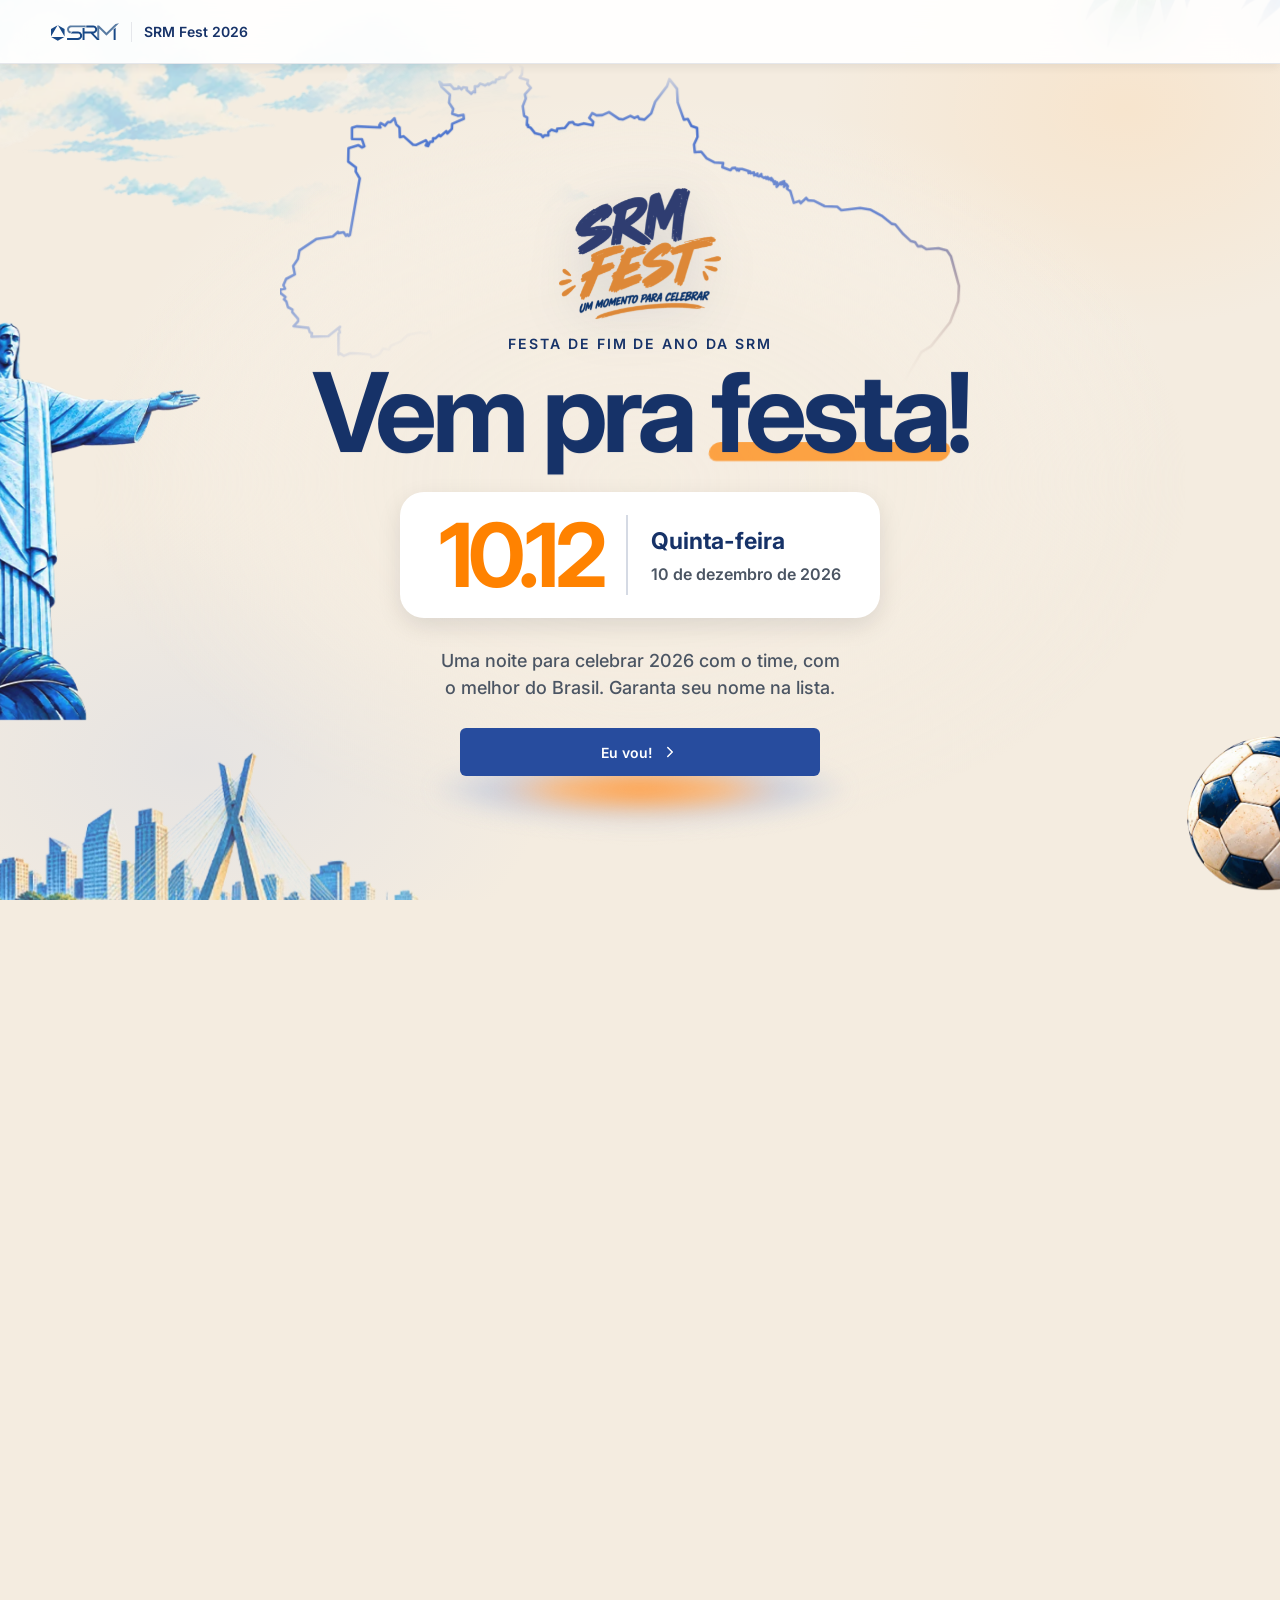
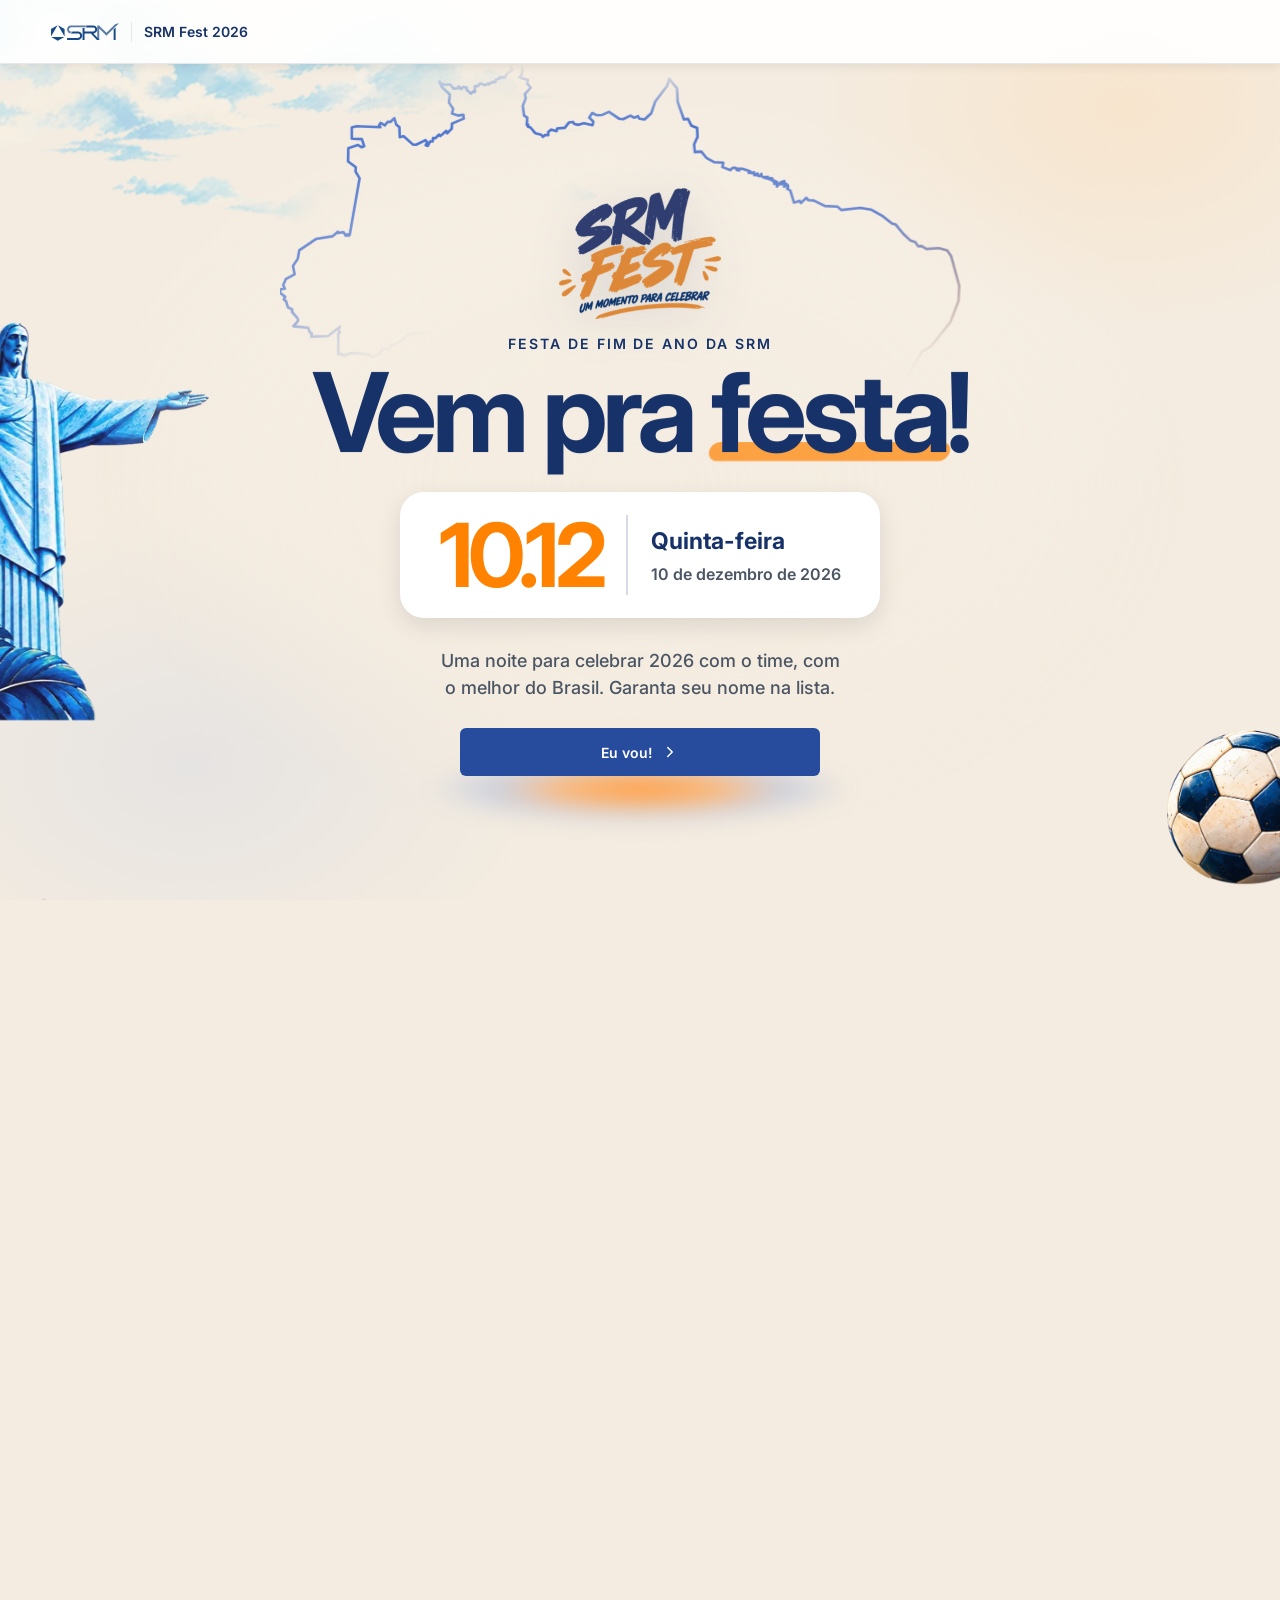
